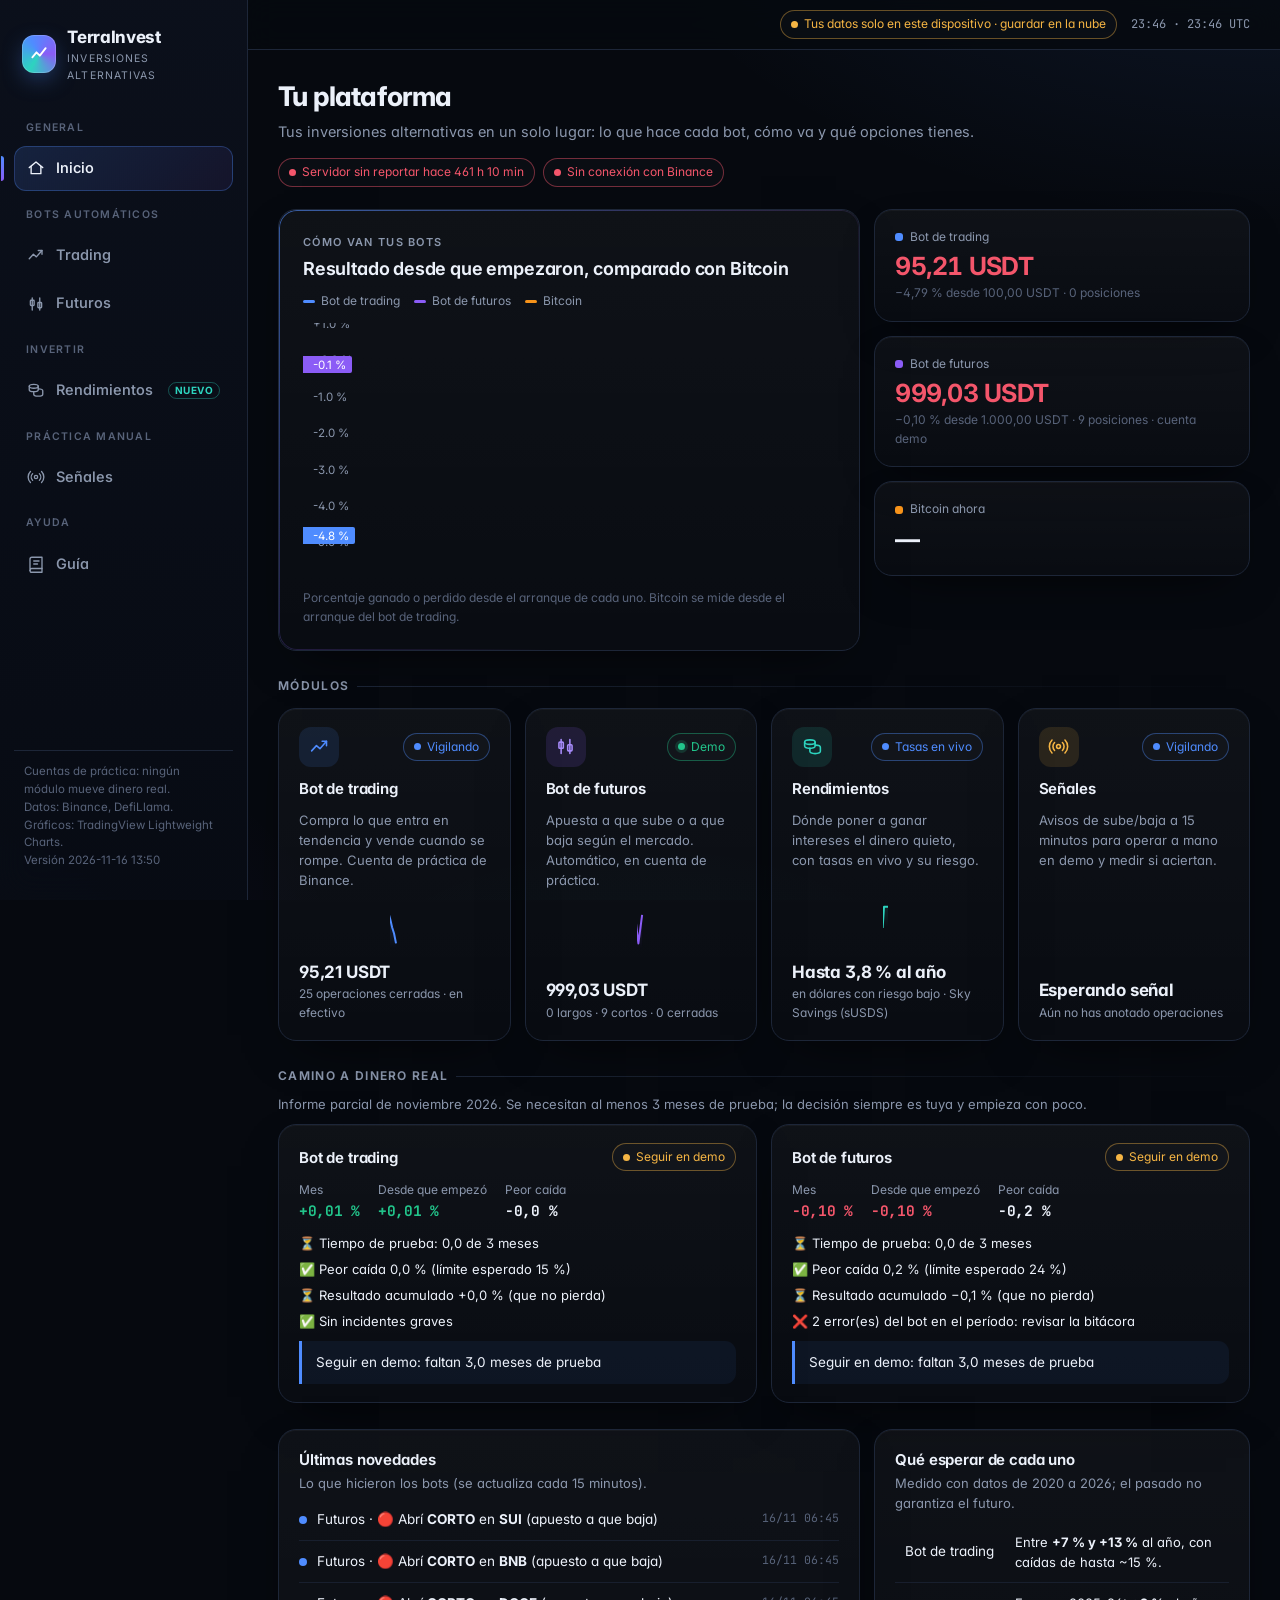
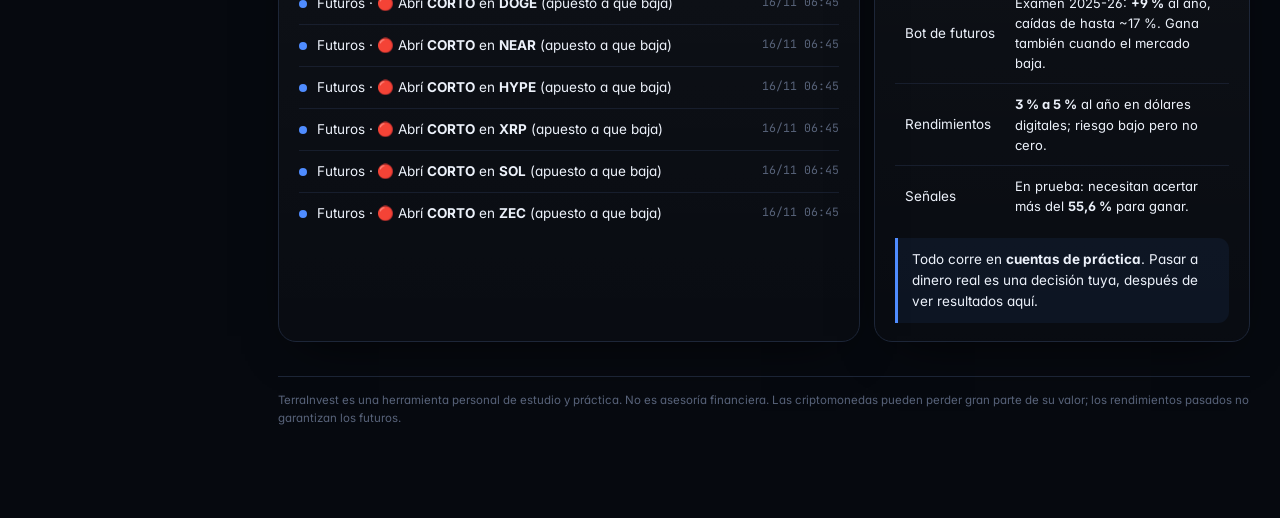
==== index.html @ d1ab036f "Pagina TerraInvest d8f20fa" ====
<!doctype html>
<html lang="es">
<head>
<meta charset="utf-8">
<meta name="viewport" content="width=device-width,initial-scale=1,viewport-fit=cover">
<meta name="theme-color" content="#06090f">
<meta name="description" content="TerraInvest: plataforma de inversiones alternativas. Bot de trading, bot de futuros, señales y rendimientos.">
<title>TerraInvest</title>
<link rel="icon" href="data:image/svg+xml,%3Csvg xmlns='http://www.w3.org/2000/svg' viewBox='0 0 32 32'%3E%3Cdefs%3E%3ClinearGradient id='g' x1='0' y1='0' x2='1' y2='1'%3E%3Cstop offset='0' stop-color='%232dd4bf'/%3E%3Cstop offset='.5' stop-color='%234f8cff'/%3E%3Cstop offset='1' stop-color='%238b5cf6'/%3E%3C/linearGradient%3E%3C/defs%3E%3Crect width='32' height='32' rx='9' fill='url(%23g)'/%3E%3Cpath d='M6 21l6-7 5 5 9-10' fill='none' stroke='white' stroke-width='3' stroke-linecap='round' stroke-linejoin='round'/%3E%3C/svg%3E">
<link rel="preconnect" href="https://fonts.googleapis.com"><link rel="preconnect" href="https://fonts.gstatic.com" crossorigin>
<link href="https://fonts.googleapis.com/css2?family=Inter:wght@400;500;600;700;800&family=JetBrains+Mono:wght@400;600&display=swap" rel="stylesheet">
<style>/* ============================================================ tokens */
:root{
  --bg:#06090f; --bg2:#0a0f18; --surface:#0f1522; --surface2:#151d2e; --surface3:#1b2539; --line:#1d2638; --line2:#2a3650;
  --text:#ecf1fa; --mute:#8b97ad; --faint:#58637a;
  --accent:#4f8cff; --accent2:#8b5cf6; --teal:#2dd4bf; --up:#22c58b; --down:#f4566b; --warn:#f5b544;
  --up-bg:rgba(34,197,139,.12); --down-bg:rgba(244,86,107,.12); --acc-bg:rgba(79,140,255,.12);
  --r:18px; --r-sm:11px; --shadow:0 1px 0 rgba(255,255,255,.04) inset,0 18px 50px -24px rgba(0,0,0,.85);
  --font:"Inter",system-ui,"Segoe UI",Roboto,sans-serif; --mono:"JetBrains Mono",ui-monospace,Consolas,monospace;
  --ease:cubic-bezier(.2,.8,.2,1);
}
*{box-sizing:border-box}
html{color-scheme:dark;scroll-behavior:smooth}
body{margin:0;background:var(--bg);color:var(--text);font:14.5px/1.55 var(--font);-webkit-font-smoothing:antialiased;font-feature-settings:"cv11","ss01";
  background-image:radial-gradient(1100px 600px at 100% -15%,rgba(79,140,255,.12),transparent 60%),radial-gradient(800px 500px at -10% 110%,rgba(139,92,246,.10),transparent 60%),radial-gradient(600px 400px at 50% 120%,rgba(45,212,191,.05),transparent 60%);background-attachment:fixed}
h1,h2,h3,h4,p{margin:0}
a{color:var(--accent);text-decoration:none} a:hover{text-decoration:underline}
button,input,select{font:inherit;color:inherit}
::selection{background:rgba(79,140,255,.35)}
::-webkit-scrollbar{width:10px;height:10px} ::-webkit-scrollbar-thumb{background:#1f2a3f;border-radius:99px;border:2px solid var(--bg)}
.num{font-family:var(--mono);font-variant-numeric:tabular-nums;letter-spacing:-.02em}
.mute{color:var(--mute)} .faint{color:var(--faint)} .small{font-size:13px} .tiny{font-size:12px} .xs{font-size:11px}
.up{color:var(--up)} .down{color:var(--down)} .warn{color:var(--warn)} .acc{color:var(--accent)}
.right{text-align:right} .center{text-align:center} .nowrap{white-space:nowrap} .wrap{white-space:normal!important}
.eyebrow{font-size:11px;letter-spacing:.12em;text-transform:uppercase;color:var(--mute);font-weight:600}

/* ============================================================ layout */
.app{display:grid;grid-template-columns:248px 1fr;min-height:100vh}
.side{position:sticky;top:0;height:100vh;padding:18px 14px;border-right:1px solid var(--line);background:linear-gradient(180deg,rgba(12,17,28,.92),rgba(8,12,20,.92));backdrop-filter:blur(16px);display:flex;flex-direction:column;gap:4px;z-index:5}
.brand{display:flex;align-items:center;gap:11px;padding:6px 8px 20px}
.logo{width:38px;height:38px;border-radius:12px;background:conic-gradient(from 210deg,var(--teal),var(--accent),var(--accent2),var(--teal));display:grid;place-items:center;box-shadow:0 8px 26px -8px rgba(79,140,255,.8),inset 0 0 0 1px rgba(255,255,255,.18)}
.logo svg{width:20px;height:20px}
.brand b{font-size:17px;letter-spacing:-.02em;font-weight:750} .brand span{display:block;font-size:10.5px;color:var(--mute);letter-spacing:.1em;text-transform:uppercase;margin-top:1px}
.navt{font-size:10.5px;color:var(--faint);letter-spacing:.12em;text-transform:uppercase;font-weight:600;padding:12px 12px 6px}
.nav{position:relative;display:flex;align-items:center;gap:11px;padding:10px 12px;border-radius:12px;border:1px solid transparent;background:none;cursor:pointer;color:var(--mute);text-align:left;width:100%;transition:.18s var(--ease);font-weight:550}
.nav svg{width:18px;height:18px;flex:none}
.nav:hover{color:var(--text);background:rgba(255,255,255,.035)}
.nav.on{color:var(--text);background:linear-gradient(135deg,rgba(79,140,255,.16),rgba(139,92,246,.08));border-color:rgba(79,140,255,.3)}
.nav.on:before{content:"";position:absolute;left:-14px;top:9px;bottom:9px;width:3px;border-radius:0 3px 3px 0;background:linear-gradient(var(--accent),var(--accent2))}
.nav .badge{margin-left:auto;font-size:11px;font-weight:700;background:var(--down);color:#fff;border-radius:99px;padding:1px 7px;animation:pulse 1.2s infinite}
.nav .pill{margin-left:auto;font-size:10px;font-weight:700;letter-spacing:.04em;color:var(--teal);border:1px solid rgba(45,212,191,.35);border-radius:99px;padding:0 6px}
.side .foot{margin-top:auto;padding:12px 10px;font-size:11.5px;color:var(--faint);line-height:1.55;border-top:1px solid var(--line)}
.wrapmain{min-width:0;display:flex;flex-direction:column}
.topbar{position:sticky;top:0;z-index:4;display:flex;align-items:center;gap:14px;padding:10px 30px;border-bottom:1px solid var(--line);background:rgba(6,9,15,.78);backdrop-filter:blur(14px)}
.ticker{display:flex;gap:22px;overflow:hidden;flex:1;min-width:0;mask-image:linear-gradient(90deg,#000 92%,transparent)}
.ticker .tk{display:flex;align-items:baseline;gap:7px;white-space:nowrap;font-size:12.5px}
.ticker .tk b{font-weight:650;color:var(--text)} .ticker .tk .num{color:var(--mute)}
.topbar .clock{font-family:var(--mono);font-size:12px;color:var(--mute);white-space:nowrap}
.main{padding:26px 30px 90px;max-width:1280px;width:100%;margin:0 auto;min-width:0}
.vista:not([hidden]){animation:fade .35s var(--ease)}
.card,.stack,.grid>*{min-width:0}
.top{display:flex;align-items:flex-end;justify-content:space-between;gap:14px;flex-wrap:wrap;margin-bottom:22px}
.top h1{font-size:27px;letter-spacing:-.03em;font-weight:750}
.top p{color:var(--mute);margin-top:4px;max-width:720px}
.chips{display:flex;gap:8px;flex-wrap:wrap}
.chip{display:inline-flex;align-items:center;gap:6px;font-size:12px;padding:4px 10px;border-radius:99px;border:1px solid var(--line2);color:var(--mute);background:rgba(255,255,255,.02);white-space:nowrap}
.chip i{width:7px;height:7px;border-radius:50%;background:var(--faint)}
.chip.ok{color:var(--up);border-color:rgba(34,197,139,.4)} .chip.ok i{background:var(--up);box-shadow:0 0 0 3px rgba(34,197,139,.18);animation:pulse 2.4s infinite}
.chip.bad{color:var(--down);border-color:rgba(244,86,107,.45)} .chip.bad i{background:var(--down)}
.chip.info{color:var(--accent);border-color:rgba(79,140,255,.4)} .chip.info i{background:var(--accent)}
.chip.warn{color:var(--warn);border-color:rgba(245,181,68,.4)} .chip.warn i{background:var(--warn)}
.grid{display:grid;gap:14px}
.g2{grid-template-columns:repeat(2,minmax(0,1fr))} .g3{grid-template-columns:repeat(3,minmax(0,1fr))} .g4{grid-template-columns:repeat(4,minmax(0,1fr))}
.split{grid-template-columns:minmax(0,1.55fr) minmax(0,1fr)} .split2{grid-template-columns:minmax(0,1fr) minmax(0,1.4fr)}
.row{display:flex;gap:10px;align-items:center;flex-wrap:wrap} .between{justify-content:space-between} .grow{flex:1} .top0{align-items:flex-start}
.stack{display:flex;flex-direction:column;gap:14px}
section{margin-top:26px}
section>h2,.h2{display:flex;align-items:center;gap:8px;font-size:12px;color:var(--mute);text-transform:uppercase;letter-spacing:.11em;font-weight:650;margin-bottom:12px}
section>h2:after{content:"";flex:1;height:1px;background:linear-gradient(90deg,var(--line),transparent)}

/* ============================================================ componentes */
.card{position:relative;background:linear-gradient(180deg,rgba(255,255,255,.034),rgba(255,255,255,.012));border:1px solid var(--line);border-radius:var(--r);padding:18px 20px;box-shadow:var(--shadow)}
.card h3{font-size:15px;letter-spacing:-.01em;font-weight:650}
.card.tight{padding:12px 14px}
.card .sub{color:var(--mute);font-size:13px;margin-top:2px}
.glow:before{content:"";position:absolute;inset:0;border-radius:inherit;padding:1px;background:linear-gradient(135deg,rgba(79,140,255,.6),rgba(139,92,246,.18) 40%,transparent 65%);-webkit-mask:linear-gradient(#000 0 0) content-box,linear-gradient(#000 0 0);-webkit-mask-composite:xor;mask-composite:exclude;pointer-events:none}
.kpi{display:flex;flex-direction:column;gap:2px}
.kpi>span:first-child{font-size:12px;color:var(--mute);display:flex;align-items:center;gap:7px}
.kpi b{display:block;font:700 25px/1.2 var(--font);font-variant-numeric:tabular-nums;letter-spacing:-.03em;margin:3px 0 1px}
.kpi>span:last-child{font-size:12px;color:var(--faint)}
.kpi .dot{width:8px;height:8px;border-radius:3px;background:var(--accent)}
.hero{padding:24px;overflow:hidden}
.hero:before{content:"";position:absolute;inset:0;border-radius:inherit;padding:1px;background:linear-gradient(135deg,rgba(79,140,255,.6),rgba(139,92,246,.2) 45%,transparent 70%);-webkit-mask:linear-gradient(#000 0 0) content-box,linear-gradient(#000 0 0);-webkit-mask-composite:xor;mask-composite:exclude;pointer-events:none}
.hero .big{font:750 40px/1.1 var(--font);letter-spacing:-.04em;font-variant-numeric:tabular-nums}
.mod{display:flex;flex-direction:column;gap:10px;cursor:pointer;transition:.22s var(--ease)}
.mod:hover{transform:translateY(-3px);border-color:var(--line2);box-shadow:0 24px 60px -30px rgba(79,140,255,.45)}
.ico{width:40px;height:40px;border-radius:12px;display:grid;place-items:center;background:var(--acc-bg);color:var(--accent);flex:none}
.ico svg{width:21px;height:21px}
.ico.t{background:rgba(45,212,191,.12);color:var(--teal)} .ico.v{background:rgba(139,92,246,.14);color:#a78bfa} .ico.a{background:rgba(245,181,68,.12);color:var(--warn)}
.mod .spark{height:46px;margin:2px -4px 0}
.btn{display:inline-flex;align-items:center;justify-content:center;gap:7px;padding:9px 15px;border-radius:11px;border:1px solid var(--line2);background:var(--surface2);cursor:pointer;font-weight:600;transition:.15s;white-space:nowrap}
.btn:hover{border-color:var(--accent);background:#1a2540}
.btn.pri{background:linear-gradient(135deg,var(--accent),#6d63ff);border-color:transparent;color:#fff;box-shadow:0 10px 26px -12px var(--accent)}
.btn.pri:hover{filter:brightness(1.1)}
.btn.buy{background:var(--up);border-color:transparent;color:#03150e;font-weight:700} .btn.sell{background:var(--down);border-color:transparent;color:#fff;font-weight:700}
.btn.ghost{background:none} .btn.sm{padding:6px 10px;font-size:13px;border-radius:9px}
.btn:disabled{opacity:.45;cursor:not-allowed}
.field{display:flex;flex-direction:column;gap:4px;font-size:12px;color:var(--mute)}
.field input,.field select{background:#080d16;border:1px solid var(--line2);border-radius:10px;padding:8px 10px;color:var(--text);min-width:0;width:130px;font-family:var(--mono)}
.field input:focus,.field select:focus{outline:none;border-color:var(--accent);box-shadow:0 0 0 3px rgba(79,140,255,.18)}
.seg,.tabs{display:inline-flex;background:#080d16;border:1px solid var(--line2);border-radius:12px;padding:3px;gap:2px;flex-wrap:wrap}
.seg button,.tabs button{border:0;background:none;padding:7px 13px;border-radius:9px;color:var(--mute);cursor:pointer;font-weight:600;transition:.15s}
.seg button:hover,.tabs button:hover{color:var(--text)}
.seg button.on,.tabs button.on{background:var(--surface3);color:var(--text);box-shadow:0 0 0 1px var(--line2),0 4px 14px -6px rgba(0,0,0,.6)}
.tabs{margin-bottom:18px} .tabs button{display:inline-flex;align-items:center;gap:7px} .tabs button svg{width:16px;height:16px;flex:none}
.table{width:100%;border-collapse:collapse;font-size:13.5px}
.table th{font-size:11px;text-transform:uppercase;letter-spacing:.07em;color:var(--faint);font-weight:650;text-align:left;padding:9px 10px;border-bottom:1px solid var(--line);white-space:nowrap}
.table td{padding:10px 10px;border-bottom:1px solid rgba(29,38,56,.7);white-space:nowrap;vertical-align:middle}
.table tr:last-child td{border-bottom:0}
.table tbody tr{transition:background .12s} .table tbody tr:hover td{background:rgba(255,255,255,.022)}
.table tr.click{cursor:pointer} .table tr.sel td{background:rgba(79,140,255,.09)}
.table td.num,.table th.num{text-align:right}
.scroll{overflow-x:auto}
.coin{display:inline-flex;align-items:center;gap:8px;font-weight:650}
.coin i{width:24px;height:24px;border-radius:50%;display:grid;place-items:center;font-style:normal;font-size:10px;font-weight:800;color:#fff;flex:none}
.tag{display:inline-block;font-size:11.5px;font-weight:650;padding:2px 9px;border-radius:99px;border:1px solid;white-space:nowrap}
.tag.up{background:var(--up-bg);border-color:rgba(34,197,139,.35)} .tag.down{background:var(--down-bg);border-color:rgba(244,86,107,.4)}
.tag.wait{color:var(--mute);border-color:var(--line2)} .tag.warn{color:var(--warn);background:rgba(245,181,68,.1);border-color:rgba(245,181,68,.4)} .tag.info{color:var(--accent);background:var(--acc-bg);border-color:rgba(79,140,255,.4)}
.bar{height:6px;border-radius:99px;background:rgba(255,255,255,.07);overflow:hidden} .bar i{display:block;height:100%;border-radius:inherit;background:linear-gradient(90deg,var(--accent),var(--accent2));transition:width .5s var(--ease)}
.bar.up i{background:var(--up)} .bar.down i{background:var(--down)}
.riesgo{display:inline-flex;gap:3px;vertical-align:middle} .riesgo i{width:14px;height:6px;border-radius:2px;background:rgba(255,255,255,.09)}
.riesgo i.on{background:var(--up)} .riesgo.r3 i.on{background:var(--warn)} .riesgo.r4 i.on,.riesgo.r5 i.on{background:var(--down)}
.note{border-left:3px solid var(--warn);background:rgba(245,181,68,.07);border-radius:0 11px 11px 0;padding:11px 14px;font-size:13.5px}
.note.good{border-color:var(--up);background:rgba(34,197,139,.07)} .note.bad{border-color:var(--down);background:rgba(244,86,107,.08)} .note.info{border-color:var(--accent);background:rgba(79,140,255,.07)}
.chart{height:340px;border-radius:12px;overflow:hidden} .chart.md{height:260px} .chart.sm{height:190px}
.empty{color:var(--mute);text-align:center;padding:28px 10px;font-size:14px}
.feed{display:flex;flex-direction:column}
.feed .it{display:grid;grid-template-columns:auto 1fr auto;gap:10px;align-items:flex-start;padding:10px 0;border-bottom:1px solid rgba(29,38,56,.7);font-size:13.5px}
.feed .it:last-child{border-bottom:0}
.feed .it .b{width:8px;height:8px;border-radius:50%;margin-top:7px;background:var(--accent)} .feed .it .b.error{background:var(--down)} .feed .it .b.aviso{background:var(--warn)} .feed .it .b.bot{background:var(--teal)}
.feed .it .t{color:var(--faint);font-size:11.5px;font-family:var(--mono);white-space:nowrap}
.feed .it .x{white-space:pre-line;min-width:0;overflow-wrap:anywhere}
.steps{counter-reset:p;list-style:none;margin:0;padding:0;display:flex;flex-direction:column;gap:10px}
.steps li{counter-increment:p;display:grid;grid-template-columns:28px 1fr;gap:10px;font-size:13.5px}
.steps li:before{content:counter(p);width:26px;height:26px;border-radius:8px;display:grid;place-items:center;background:var(--acc-bg);color:var(--accent);font-weight:700;font-size:13px}
.opc{display:flex;flex-direction:column;gap:10px}
.opc .apy{font:750 30px/1 var(--font);letter-spacing:-.03em;font-variant-numeric:tabular-nums}
.opc dl{display:grid;grid-template-columns:auto 1fr;gap:5px 12px;margin:0;font-size:12.5px} .opc dt{color:var(--faint)} .opc dd{margin:0}
.sk{background:linear-gradient(90deg,rgba(255,255,255,.04),rgba(255,255,255,.09),rgba(255,255,255,.04));background-size:200% 100%;animation:sk 1.4s infinite;border-radius:8px;color:transparent!important}
.signal{border-radius:var(--r);padding:18px 20px;border:1.5px solid;position:relative;overflow:hidden;animation:pop .35s ease-out}
.signal.up{border-color:var(--up);background:linear-gradient(135deg,rgba(34,197,139,.20),rgba(34,197,139,.05))}
.signal.down{border-color:var(--down);background:linear-gradient(135deg,rgba(244,86,107,.22),rgba(244,86,107,.05))}
.signal .big{font-size:30px;font-weight:800;letter-spacing:-.03em;line-height:1.1;margin:4px 0 8px}
.signal.up .big{color:var(--up)} .signal.down .big{color:var(--down)}
.signal .what{font-size:18px;font-weight:650}
.banner{position:fixed;left:50%;top:14px;transform:translateX(-50%);z-index:50;max-width:min(620px,calc(100vw - 24px));width:100%;cursor:pointer}
.toast{position:fixed;right:18px;bottom:18px;background:var(--surface2);border:1px solid var(--line2);border-radius:12px;padding:11px 15px;box-shadow:var(--shadow);z-index:60;animation:pop .25s}
details.more{border-top:1px solid var(--line);margin-top:12px;padding-top:10px} details.more summary{cursor:pointer;color:var(--mute);font-size:13.5px}
details.more[open] summary{margin-bottom:8px}
ul.clean{margin:0;padding-left:18px;display:flex;flex-direction:column;gap:6px}
.legend{display:flex;gap:14px;flex-wrap:wrap;font-size:12px;color:var(--mute)} .legend span{display:inline-flex;align-items:center;gap:6px} .legend i{width:12px;height:3px;border-radius:2px}
.disclaimer{font-size:11.5px;color:var(--faint);margin-top:34px;padding-top:14px;border-top:1px solid var(--line);line-height:1.6}
button.chip{cursor:pointer;font:inherit;font-size:12px} button.chip:hover{border-color:var(--accent);color:var(--text)}
.modal{position:fixed;inset:0;z-index:70;background:rgba(3,6,12,.72);backdrop-filter:blur(6px);display:grid;place-items:center;padding:16px;animation:fade .2s}
.dlg{width:min(620px,100%);max-height:calc(100vh - 32px);overflow:auto;background:var(--surface)}
.qr{width:190px;height:190px;background:#fff;border-radius:12px;padding:6px;flex:none} .qr svg{width:100%;height:100%;display:block}
@keyframes pulse{50%{opacity:.5}} @keyframes pop{from{opacity:0;transform:translateY(8px) scale(.985)}}
@keyframes fade{from{opacity:0;transform:translateY(6px)}} @keyframes sk{to{background-position:-200% 0}}
.banner.signal{animation:pop .35s ease-out}

/* ============================================================ movil */
@media (max-width:1100px){ .g4{grid-template-columns:repeat(2,minmax(0,1fr))} }
@media (max-width:900px){
  .app{grid-template-columns:minmax(0,1fr)} .wrapmain{width:100vw;overflow-x:hidden}
  .side{position:fixed;inset:auto 0 0 0;height:auto;flex-direction:row;padding:6px 6px calc(6px + env(safe-area-inset-bottom));border-right:0;border-top:1px solid var(--line);justify-content:space-around;gap:2px}
  .brand,.side .foot,.navt{display:none}
  .nav{flex:1 1 0;min-width:0;flex-direction:column;gap:3px;font-size:10px;padding:7px 1px;justify-content:center;text-align:center;overflow:hidden;text-overflow:ellipsis;white-space:nowrap}
  .nav.on:before{display:none} .nav .pill{display:none}
  .nav .badge{position:absolute;top:2px;right:8px;margin:0}
  .topbar{padding:8px 14px} .topbar .clock{display:none} #nube .chip{max-width:44vw;overflow:hidden;text-overflow:ellipsis;display:block}
  .main{padding:18px 14px 110px}
  .g2,.g3,.split,.split2{grid-template-columns:minmax(0,1fr)}
  .field input,.field select{width:100%} .field{flex:1;min-width:110px}
  .kpis{grid-template-columns:repeat(2,minmax(0,1fr))!important}
  .kpi b{font-size:21px} .hero .big{font-size:32px}
  .signal .big{font-size:25px} .chart{height:280px}
  .top h1{font-size:23px}
}
</style>
</head>
<body>
<div class="app">
  <aside class="side">
    <div class="brand"><div class="logo" id="logo"></div><div><b>TerraInvest</b><span>Inversiones alternativas</span></div></div>
    <nav id="nav" style="display:contents"></nav>
    <div class="foot">Cuentas de práctica: ningún módulo mueve dinero real.<br>Datos: Binance, DefiLlama.<br>Gráficos: TradingView Lightweight Charts.<br><span id="version"></span></div>
  </aside>
  <div class="wrapmain">
    <header class="topbar"><div class="ticker" id="ticker"></div><span id="nube"></span><span class="clock" id="reloj"></span></header>
    <main class="main" id="vistas"></main>
  </div>
</div>
<div id="bandera"></div>
<script>/*!
 * @license
 * TradingView Lightweight Charts™ v4.2.3
 * Copyright (c) 2025 TradingView, Inc.
 * Licensed under Apache License 2.0 https://www.apache.org/licenses/LICENSE-2.0
 */
!function(){"use strict";const t={upColor:"#26a69a",downColor:"#ef5350",wickVisible:!0,borderVisible:!0,borderColor:"#378658",borderUpColor:"#26a69a",borderDownColor:"#ef5350",wickColor:"#737375",wickUpColor:"#26a69a",wickDownColor:"#ef5350"},i={upColor:"#26a69a",downColor:"#ef5350",openVisible:!0,thinBars:!0},n={color:"#2196f3",lineStyle:0,lineWidth:3,lineType:0,lineVisible:!0,crosshairMarkerVisible:!0,crosshairMarkerRadius:4,crosshairMarkerBorderColor:"",crosshairMarkerBorderWidth:2,crosshairMarkerBackgroundColor:"",lastPriceAnimation:0,pointMarkersVisible:!1},s={topColor:"rgba( 46, 220, 135, 0.4)",bottomColor:"rgba( 40, 221, 100, 0)",invertFilledArea:!1,lineColor:"#33D778",lineStyle:0,lineWidth:3,lineType:0,lineVisible:!0,crosshairMarkerVisible:!0,crosshairMarkerRadius:4,crosshairMarkerBorderColor:"",crosshairMarkerBorderWidth:2,crosshairMarkerBackgroundColor:"",lastPriceAnimation:0,pointMarkersVisible:!1},e={baseValue:{type:"price",price:0},topFillColor1:"rgba(38, 166, 154, 0.28)",topFillColor2:"rgba(38, 166, 154, 0.05)",topLineColor:"rgba(38, 166, 154, 1)",bottomFillColor1:"rgba(239, 83, 80, 0.05)",bottomFillColor2:"rgba(239, 83, 80, 0.28)",bottomLineColor:"rgba(239, 83, 80, 1)",lineWidth:3,lineStyle:0,lineType:0,lineVisible:!0,crosshairMarkerVisible:!0,crosshairMarkerRadius:4,crosshairMarkerBorderColor:"",crosshairMarkerBorderWidth:2,crosshairMarkerBackgroundColor:"",lastPriceAnimation:0,pointMarkersVisible:!1},r={color:"#26a69a",base:0},h={color:"#2196f3"},l={title:"",visible:!0,lastValueVisible:!0,priceLineVisible:!0,priceLineSource:0,priceLineWidth:1,priceLineColor:"",priceLineStyle:2,baseLineVisible:!0,baseLineWidth:1,baseLineColor:"#B2B5BE",baseLineStyle:0,priceFormat:{type:"price",precision:2,minMove:.01}};var a,o;function _(t,i){const n={0:[],1:[t.lineWidth,t.lineWidth],2:[2*t.lineWidth,2*t.lineWidth],3:[6*t.lineWidth,6*t.lineWidth],4:[t.lineWidth,4*t.lineWidth]}[i];t.setLineDash(n)}function u(t,i,n,s){t.beginPath();const e=t.lineWidth%2?.5:0;t.moveTo(n,i+e),t.lineTo(s,i+e),t.stroke()}function c(t,i){if(!t)throw new Error("Assertion failed"+(i?": "+i:""))}function d(t){if(void 0===t)throw new Error("Value is undefined");return t}function f(t){if(null===t)throw new Error("Value is null");return t}function v(t){return f(d(t))}!function(t){t[t.Simple=0]="Simple",t[t.WithSteps=1]="WithSteps",t[t.Curved=2]="Curved"}(a||(a={})),function(t){t[t.Solid=0]="Solid",t[t.Dotted=1]="Dotted",t[t.Dashed=2]="Dashed",t[t.LargeDashed=3]="LargeDashed",t[t.SparseDotted=4]="SparseDotted"}(o||(o={}));const p={khaki:"#f0e68c",azure:"#f0ffff",aliceblue:"#f0f8ff",ghostwhite:"#f8f8ff",gold:"#ffd700",goldenrod:"#daa520",gainsboro:"#dcdcdc",gray:"#808080",green:"#008000",honeydew:"#f0fff0",floralwhite:"#fffaf0",lightblue:"#add8e6",lightcoral:"#f08080",lemonchiffon:"#fffacd",hotpink:"#ff69b4",lightyellow:"#ffffe0",greenyellow:"#adff2f",lightgoldenrodyellow:"#fafad2",limegreen:"#32cd32",linen:"#faf0e6",lightcyan:"#e0ffff",magenta:"#f0f",maroon:"#800000",olive:"#808000",orange:"#ffa500",oldlace:"#fdf5e6",mediumblue:"#0000cd",transparent:"#0000",lime:"#0f0",lightpink:"#ffb6c1",mistyrose:"#ffe4e1",moccasin:"#ffe4b5",midnightblue:"#191970",orchid:"#da70d6",mediumorchid:"#ba55d3",mediumturquoise:"#48d1cc",orangered:"#ff4500",royalblue:"#4169e1",powderblue:"#b0e0e6",red:"#f00",coral:"#ff7f50",turquoise:"#40e0d0",white:"#fff",whitesmoke:"#f5f5f5",wheat:"#f5deb3",teal:"#008080",steelblue:"#4682b4",bisque:"#ffe4c4",aquamarine:"#7fffd4",aqua:"#0ff",sienna:"#a0522d",silver:"#c0c0c0",springgreen:"#00ff7f",antiquewhite:"#faebd7",burlywood:"#deb887",brown:"#a52a2a",beige:"#f5f5dc",chocolate:"#d2691e",chartreuse:"#7fff00",cornflowerblue:"#6495ed",cornsilk:"#fff8dc",crimson:"#dc143c",cadetblue:"#5f9ea0",tomato:"#ff6347",fuchsia:"#f0f",blue:"#00f",salmon:"#fa8072",blanchedalmond:"#ffebcd",slateblue:"#6a5acd",slategray:"#708090",thistle:"#d8bfd8",tan:"#d2b48c",cyan:"#0ff",darkblue:"#00008b",darkcyan:"#008b8b",darkgoldenrod:"#b8860b",darkgray:"#a9a9a9",blueviolet:"#8a2be2",black:"#000",darkmagenta:"#8b008b",darkslateblue:"#483d8b",darkkhaki:"#bdb76b",darkorchid:"#9932cc",darkorange:"#ff8c00",darkgreen:"#006400",darkred:"#8b0000",dodgerblue:"#1e90ff",darkslategray:"#2f4f4f",dimgray:"#696969",deepskyblue:"#00bfff",firebrick:"#b22222",forestgreen:"#228b22",indigo:"#4b0082",ivory:"#fffff0",lavenderblush:"#fff0f5",feldspar:"#d19275",indianred:"#cd5c5c",lightgreen:"#90ee90",lightgrey:"#d3d3d3",lightskyblue:"#87cefa",lightslategray:"#789",lightslateblue:"#8470ff",snow:"#fffafa",lightseagreen:"#20b2aa",lightsalmon:"#ffa07a",darksalmon:"#e9967a",darkviolet:"#9400d3",mediumpurple:"#9370d8",mediumaquamarine:"#66cdaa",skyblue:"#87ceeb",lavender:"#e6e6fa",lightsteelblue:"#b0c4de",mediumvioletred:"#c71585",mintcream:"#f5fffa",navajowhite:"#ffdead",navy:"#000080",olivedrab:"#6b8e23",palevioletred:"#d87093",violetred:"#d02090",yellow:"#ff0",yellowgreen:"#9acd32",lawngreen:"#7cfc00",pink:"#ffc0cb",paleturquoise:"#afeeee",palegoldenrod:"#eee8aa",darkolivegreen:"#556b2f",darkseagreen:"#8fbc8f",darkturquoise:"#00ced1",peachpuff:"#ffdab9",deeppink:"#ff1493",violet:"#ee82ee",palegreen:"#98fb98",mediumseagreen:"#3cb371",peru:"#cd853f",saddlebrown:"#8b4513",sandybrown:"#f4a460",rosybrown:"#bc8f8f",purple:"#800080",seagreen:"#2e8b57",seashell:"#fff5ee",papayawhip:"#ffefd5",mediumslateblue:"#7b68ee",plum:"#dda0dd",mediumspringgreen:"#00fa9a"};function m(t){return t<0?0:t>255?255:Math.round(t)||0}function b(t){return t<=0||t>1?Math.min(Math.max(t,0),1):Math.round(1e4*t)/1e4}const w=/^#([0-9a-f])([0-9a-f])([0-9a-f])([0-9a-f])?$/i,g=/^#([0-9a-f]{2})([0-9a-f]{2})([0-9a-f]{2})([0-9a-f]{2})?$/i,M=/^rgb\(\s*(-?\d{1,10})\s*,\s*(-?\d{1,10})\s*,\s*(-?\d{1,10})\s*\)$/,x=/^rgba\(\s*(-?\d{1,10})\s*,\s*(-?\d{1,10})\s*,\s*(-?\d{1,10})\s*,\s*(-?\d*\.?\d+)\s*\)$/;function S(t){(t=t.toLowerCase())in p&&(t=p[t]);{const i=x.exec(t)||M.exec(t);if(i)return[m(parseInt(i[1],10)),m(parseInt(i[2],10)),m(parseInt(i[3],10)),b(i.length<5?1:parseFloat(i[4]))]}{const i=g.exec(t);if(i)return[m(parseInt(i[1],16)),m(parseInt(i[2],16)),m(parseInt(i[3],16)),1]}{const i=w.exec(t);if(i)return[m(17*parseInt(i[1],16)),m(17*parseInt(i[2],16)),m(17*parseInt(i[3],16)),1]}throw new Error(`Cannot parse color: ${t}`)}function k(t){return.199*t[0]+.687*t[1]+.114*t[2]}function y(t){const i=S(t);return{t:`rgb(${i[0]}, ${i[1]}, ${i[2]})`,i:k(i)>160?"black":"white"}}class C{constructor(){this.h=[]}l(t,i,n){const s={o:t,_:i,u:!0===n};this.h.push(s)}v(t){const i=this.h.findIndex((i=>t===i.o));i>-1&&this.h.splice(i,1)}p(t){this.h=this.h.filter((i=>i._!==t))}m(t,i,n){const s=[...this.h];this.h=this.h.filter((t=>!t.u)),s.forEach((s=>s.o(t,i,n)))}M(){return this.h.length>0}S(){this.h=[]}}function T(t,...i){for(const n of i)for(const i in n)void 0!==n[i]&&Object.prototype.hasOwnProperty.call(n,i)&&!["__proto__","constructor","prototype"].includes(i)&&("object"!=typeof n[i]||void 0===t[i]||Array.isArray(n[i])?t[i]=n[i]:T(t[i],n[i]));return t}function P(t){return"number"==typeof t&&isFinite(t)}function R(t){return"number"==typeof t&&t%1==0}function D(t){return"string"==typeof t}function O(t){return"boolean"==typeof t}function B(t){const i=t;if(!i||"object"!=typeof i)return i;let n,s,e;for(s in n=Array.isArray(i)?[]:{},i)i.hasOwnProperty(s)&&(e=i[s],n[s]=e&&"object"==typeof e?B(e):e);return n}function V(t){return null!==t}function A(t){return null===t?void 0:t}const z="-apple-system, BlinkMacSystemFont, 'Trebuchet MS', Roboto, Ubuntu, sans-serif";function E(t,i,n){return void 0===i&&(i=z),`${n=void 0!==n?`${n} `:""}${t}px ${i}`}class I{constructor(t){this.k={C:1,T:5,P:NaN,R:"",D:"",O:"",B:"",V:0,A:0,I:0,L:0,N:0},this.F=t}W(){const t=this.k,i=this.j(),n=this.H();return t.P===i&&t.D===n||(t.P=i,t.D=n,t.R=E(i,n),t.L=2.5/12*i,t.V=t.L,t.A=i/12*t.T,t.I=i/12*t.T,t.N=0),t.O=this.$(),t.B=this.U(),this.k}$(){return this.F.W().layout.textColor}U(){return this.F.q()}j(){return this.F.W().layout.fontSize}H(){return this.F.W().layout.fontFamily}}class L{constructor(){this.Y=[]}Z(t){this.Y=t}X(t,i,n){this.Y.forEach((s=>{s.X(t,i,n)}))}}class N{X(t,i,n){t.useBitmapCoordinateSpace((t=>this.K(t,i,n)))}}class F extends N{constructor(){super(...arguments),this.G=null}J(t){this.G=t}K({context:t,horizontalPixelRatio:i,verticalPixelRatio:n}){if(null===this.G||null===this.G.tt)return;const s=this.G.tt,e=this.G,r=Math.max(1,Math.floor(i))%2/2,h=h=>{t.beginPath();for(let l=s.to-1;l>=s.from;--l){const s=e.it[l],a=Math.round(s.nt*i)+r,o=s.st*n,_=h*n+r;t.moveTo(a,o),t.arc(a,o,_,0,2*Math.PI)}t.fill()};e.et>0&&(t.fillStyle=e.rt,h(e.ht+e.et)),t.fillStyle=e.lt,h(e.ht)}}function W(){return{it:[{nt:0,st:0,ot:0,_t:0}],lt:"",rt:"",ht:0,et:0,tt:null}}const j={from:0,to:1};class H{constructor(t,i){this.ut=new L,this.ct=[],this.dt=[],this.ft=!0,this.F=t,this.vt=i,this.ut.Z(this.ct)}bt(t){const i=this.F.wt();i.length!==this.ct.length&&(this.dt=i.map(W),this.ct=this.dt.map((t=>{const i=new F;return i.J(t),i})),this.ut.Z(this.ct)),this.ft=!0}gt(){return this.ft&&(this.Mt(),this.ft=!1),this.ut}Mt(){const t=2===this.vt.W().mode,i=this.F.wt(),n=this.vt.xt(),s=this.F.St();i.forEach(((i,e)=>{var r;const h=this.dt[e],l=i.kt(n);if(t||null===l||!i.yt())return void(h.tt=null);const a=f(i.Ct());h.lt=l.Tt,h.ht=l.ht,h.et=l.Pt,h.it[0]._t=l._t,h.it[0].st=i.Dt().Rt(l._t,a.Ot),h.rt=null!==(r=l.Bt)&&void 0!==r?r:this.F.Vt(h.it[0].st/i.Dt().At()),h.it[0].ot=n,h.it[0].nt=s.zt(n),h.tt=j}))}}class $ extends N{constructor(t){super(),this.Et=t}K({context:t,bitmapSize:i,horizontalPixelRatio:n,verticalPixelRatio:s}){if(null===this.Et)return;const e=this.Et.It.yt,r=this.Et.Lt.yt;if(!e&&!r)return;const h=Math.round(this.Et.nt*n),l=Math.round(this.Et.st*s);t.lineCap="butt",e&&h>=0&&(t.lineWidth=Math.floor(this.Et.It.et*n),t.strokeStyle=this.Et.It.O,t.fillStyle=this.Et.It.O,_(t,this.Et.It.Nt),function(t,i,n,s){t.beginPath();const e=t.lineWidth%2?.5:0;t.moveTo(i+e,n),t.lineTo(i+e,s),t.stroke()}(t,h,0,i.height)),r&&l>=0&&(t.lineWidth=Math.floor(this.Et.Lt.et*s),t.strokeStyle=this.Et.Lt.O,t.fillStyle=this.Et.Lt.O,_(t,this.Et.Lt.Nt),u(t,l,0,i.width))}}class U{constructor(t){this.ft=!0,this.Ft={It:{et:1,Nt:0,O:"",yt:!1},Lt:{et:1,Nt:0,O:"",yt:!1},nt:0,st:0},this.Wt=new $(this.Ft),this.jt=t}bt(){this.ft=!0}gt(){return this.ft&&(this.Mt(),this.ft=!1),this.Wt}Mt(){const t=this.jt.yt(),i=f(this.jt.Ht()),n=i.$t().W().crosshair,s=this.Ft;if(2===n.mode)return s.Lt.yt=!1,void(s.It.yt=!1);s.Lt.yt=t&&this.jt.Ut(i),s.It.yt=t&&this.jt.qt(),s.Lt.et=n.horzLine.width,s.Lt.Nt=n.horzLine.style,s.Lt.O=n.horzLine.color,s.It.et=n.vertLine.width,s.It.Nt=n.vertLine.style,s.It.O=n.vertLine.color,s.nt=this.jt.Yt(),s.st=this.jt.Zt()}}function q(t,i,n,s,e,r){t.fillRect(i+r,n,s-2*r,r),t.fillRect(i+r,n+e-r,s-2*r,r),t.fillRect(i,n,r,e),t.fillRect(i+s-r,n,r,e)}function Y(t,i,n,s,e,r){t.save(),t.globalCompositeOperation="copy",t.fillStyle=r,t.fillRect(i,n,s,e),t.restore()}function Z(t,i,n,s,e,r){t.beginPath(),t.roundRect?t.roundRect(i,n,s,e,r):(t.lineTo(i+s-r[1],n),0!==r[1]&&t.arcTo(i+s,n,i+s,n+r[1],r[1]),t.lineTo(i+s,n+e-r[2]),0!==r[2]&&t.arcTo(i+s,n+e,i+s-r[2],n+e,r[2]),t.lineTo(i+r[3],n+e),0!==r[3]&&t.arcTo(i,n+e,i,n+e-r[3],r[3]),t.lineTo(i,n+r[0]),0!==r[0]&&t.arcTo(i,n,i+r[0],n,r[0]))}function X(t,i,n,s,e,r,h=0,l=[0,0,0,0],a=""){if(t.save(),!h||!a||a===r)return Z(t,i,n,s,e,l),t.fillStyle=r,t.fill(),void t.restore();const o=h/2;var _;Z(t,i+o,n+o,s-h,e-h,(_=-o,l.map((t=>0===t?t:t+_)))),"transparent"!==r&&(t.fillStyle=r,t.fill()),"transparent"!==a&&(t.lineWidth=h,t.strokeStyle=a,t.closePath(),t.stroke()),t.restore()}function K(t,i,n,s,e,r,h){t.save(),t.globalCompositeOperation="copy";const l=t.createLinearGradient(0,0,0,e);l.addColorStop(0,r),l.addColorStop(1,h),t.fillStyle=l,t.fillRect(i,n,s,e),t.restore()}class G{constructor(t,i){this.J(t,i)}J(t,i){this.Et=t,this.Xt=i}At(t,i){return this.Et.yt?t.P+t.L+t.V:0}X(t,i,n,s){if(!this.Et.yt||0===this.Et.Kt.length)return;const e=this.Et.O,r=this.Xt.t,h=t.useBitmapCoordinateSpace((t=>{const h=t.context;h.font=i.R;const l=this.Gt(t,i,n,s),a=l.Jt;return l.Qt?X(h,a.ti,a.ii,a.ni,a.si,r,a.ei,[a.ht,0,0,a.ht],r):X(h,a.ri,a.ii,a.ni,a.si,r,a.ei,[0,a.ht,a.ht,0],r),this.Et.hi&&(h.fillStyle=e,h.fillRect(a.ri,a.li,a.ai-a.ri,a.oi)),this.Et._i&&(h.fillStyle=i.B,h.fillRect(l.Qt?a.ui-a.ei:0,a.ii,a.ei,a.ci-a.ii)),l}));t.useMediaCoordinateSpace((({context:t})=>{const n=h.di;t.font=i.R,t.textAlign=h.Qt?"right":"left",t.textBaseline="middle",t.fillStyle=e,t.fillText(this.Et.Kt,n.fi,(n.ii+n.ci)/2+n.pi)}))}Gt(t,i,n,s){var e;const{context:r,bitmapSize:h,mediaSize:l,horizontalPixelRatio:a,verticalPixelRatio:o}=t,_=this.Et.hi||!this.Et.mi?i.T:0,u=this.Et.bi?i.C:0,c=i.L+this.Xt.wi,d=i.V+this.Xt.gi,f=i.A,v=i.I,p=this.Et.Kt,m=i.P,b=n.Mi(r,p),w=Math.ceil(n.xi(r,p)),g=m+c+d,M=i.C+f+v+w+_,x=Math.max(1,Math.floor(o));let S=Math.round(g*o);S%2!=x%2&&(S+=1);const k=u>0?Math.max(1,Math.floor(u*a)):0,y=Math.round(M*a),C=Math.round(_*a),T=null!==(e=this.Xt.Si)&&void 0!==e?e:this.Xt.ki,P=Math.round(T*o)-Math.floor(.5*o),R=Math.floor(P+x/2-S/2),D=R+S,O="right"===s,B=O?l.width-u:u,V=O?h.width-k:k;let A,z,E;return O?(A=V-y,z=V-C,E=B-_-f-u):(A=V+y,z=V+C,E=B+_+f),{Qt:O,Jt:{ii:R,li:P,ci:D,ni:y,si:S,ht:2*a,ei:k,ti:A,ri:V,ai:z,oi:x,ui:h.width},di:{ii:R/o,ci:D/o,fi:E,pi:b}}}}class J{constructor(t){this.yi={ki:0,t:"#000",gi:0,wi:0},this.Ci={Kt:"",yt:!1,hi:!0,mi:!1,Bt:"",O:"#FFF",_i:!1,bi:!1},this.Ti={Kt:"",yt:!1,hi:!1,mi:!0,Bt:"",O:"#FFF",_i:!0,bi:!0},this.ft=!0,this.Pi=new(t||G)(this.Ci,this.yi),this.Ri=new(t||G)(this.Ti,this.yi)}Kt(){return this.Di(),this.Ci.Kt}ki(){return this.Di(),this.yi.ki}bt(){this.ft=!0}At(t,i=!1){return Math.max(this.Pi.At(t,i),this.Ri.At(t,i))}Oi(){return this.yi.Si||0}Bi(t){this.yi.Si=t}Vi(){return this.Di(),this.Ci.yt||this.Ti.yt}Ai(){return this.Di(),this.Ci.yt}gt(t){return this.Di(),this.Ci.hi=this.Ci.hi&&t.W().ticksVisible,this.Ti.hi=this.Ti.hi&&t.W().ticksVisible,this.Pi.J(this.Ci,this.yi),this.Ri.J(this.Ti,this.yi),this.Pi}zi(){return this.Di(),this.Pi.J(this.Ci,this.yi),this.Ri.J(this.Ti,this.yi),this.Ri}Di(){this.ft&&(this.Ci.hi=!0,this.Ti.hi=!1,this.Ei(this.Ci,this.Ti,this.yi))}}class Q extends J{constructor(t,i,n){super(),this.jt=t,this.Ii=i,this.Li=n}Ei(t,i,n){if(t.yt=!1,2===this.jt.W().mode)return;const s=this.jt.W().horzLine;if(!s.labelVisible)return;const e=this.Ii.Ct();if(!this.jt.yt()||this.Ii.Ni()||null===e)return;const r=y(s.labelBackgroundColor);n.t=r.t,t.O=r.i;const h=2/12*this.Ii.P();n.wi=h,n.gi=h;const l=this.Li(this.Ii);n.ki=l.ki,t.Kt=this.Ii.Fi(l._t,e),t.yt=!0}}const tt=/[1-9]/g;class it{constructor(){this.Et=null}J(t){this.Et=t}X(t,i){if(null===this.Et||!1===this.Et.yt||0===this.Et.Kt.length)return;const n=t.useMediaCoordinateSpace((({context:t})=>(t.font=i.R,Math.round(i.Wi.xi(t,f(this.Et).Kt,tt)))));if(n<=0)return;const s=i.ji,e=n+2*s,r=e/2,h=this.Et.Hi;let l=this.Et.ki,a=Math.floor(l-r)+.5;a<0?(l+=Math.abs(0-a),a=Math.floor(l-r)+.5):a+e>h&&(l-=Math.abs(h-(a+e)),a=Math.floor(l-r)+.5);const o=a+e,_=Math.ceil(0+i.C+i.T+i.L+i.P+i.V);t.useBitmapCoordinateSpace((({context:t,horizontalPixelRatio:n,verticalPixelRatio:s})=>{const e=f(this.Et);t.fillStyle=e.t;const r=Math.round(a*n),h=Math.round(0*s),l=Math.round(o*n),u=Math.round(_*s),c=Math.round(2*n);if(t.beginPath(),t.moveTo(r,h),t.lineTo(r,u-c),t.arcTo(r,u,r+c,u,c),t.lineTo(l-c,u),t.arcTo(l,u,l,u-c,c),t.lineTo(l,h),t.fill(),e.hi){const r=Math.round(e.ki*n),l=h,a=Math.round((l+i.T)*s);t.fillStyle=e.O;const o=Math.max(1,Math.floor(n)),_=Math.floor(.5*n);t.fillRect(r-_,l,o,a-l)}})),t.useMediaCoordinateSpace((({context:t})=>{const n=f(this.Et),e=0+i.C+i.T+i.L+i.P/2;t.font=i.R,t.textAlign="left",t.textBaseline="middle",t.fillStyle=n.O;const r=i.Wi.Mi(t,"Apr0");t.translate(a+s,e+r),t.fillText(n.Kt,0,0)}))}}class nt{constructor(t,i,n){this.ft=!0,this.Wt=new it,this.Ft={yt:!1,t:"#4c525e",O:"white",Kt:"",Hi:0,ki:NaN,hi:!0},this.vt=t,this.$i=i,this.Li=n}bt(){this.ft=!0}gt(){return this.ft&&(this.Mt(),this.ft=!1),this.Wt.J(this.Ft),this.Wt}Mt(){const t=this.Ft;if(t.yt=!1,2===this.vt.W().mode)return;const i=this.vt.W().vertLine;if(!i.labelVisible)return;const n=this.$i.St();if(n.Ni())return;t.Hi=n.Hi();const s=this.Li();if(null===s)return;t.ki=s.ki;const e=n.Ui(this.vt.xt());t.Kt=n.qi(f(e)),t.yt=!0;const r=y(i.labelBackgroundColor);t.t=r.t,t.O=r.i,t.hi=n.W().ticksVisible}}class st{constructor(){this.Yi=null,this.Zi=0}Xi(){return this.Zi}Ki(t){this.Zi=t}Dt(){return this.Yi}Gi(t){this.Yi=t}Ji(t){return[]}Qi(){return[]}yt(){return!0}}var et;!function(t){t[t.Normal=0]="Normal",t[t.Magnet=1]="Magnet",t[t.Hidden=2]="Hidden"}(et||(et={}));class rt extends st{constructor(t,i){super(),this.tn=null,this.nn=NaN,this.sn=0,this.en=!0,this.rn=new Map,this.hn=!1,this.ln=NaN,this.an=NaN,this._n=NaN,this.un=NaN,this.$i=t,this.cn=i,this.dn=new H(t,this);this.fn=((t,i)=>n=>{const s=i(),e=t();if(n===f(this.tn).vn())return{_t:e,ki:s};{const t=f(n.Ct());return{_t:n.pn(s,t),ki:s}}})((()=>this.nn),(()=>this.an));const n=((t,i)=>()=>{const n=this.$i.St().mn(t()),s=i();return n&&Number.isFinite(s)?{ot:n,ki:s}:null})((()=>this.sn),(()=>this.Yt()));this.bn=new nt(this,t,n),this.wn=new U(this)}W(){return this.cn}gn(t,i){this._n=t,this.un=i}Mn(){this._n=NaN,this.un=NaN}xn(){return this._n}Sn(){return this.un}kn(t,i,n){this.hn||(this.hn=!0),this.en=!0,this.yn(t,i,n)}xt(){return this.sn}Yt(){return this.ln}Zt(){return this.an}yt(){return this.en}Cn(){this.en=!1,this.Tn(),this.nn=NaN,this.ln=NaN,this.an=NaN,this.tn=null,this.Mn()}Pn(t){return null!==this.tn?[this.wn,this.dn]:[]}Ut(t){return t===this.tn&&this.cn.horzLine.visible}qt(){return this.cn.vertLine.visible}Rn(t,i){this.en&&this.tn===t||this.rn.clear();const n=[];return this.tn===t&&n.push(this.Dn(this.rn,i,this.fn)),n}Qi(){return this.en?[this.bn]:[]}Ht(){return this.tn}On(){this.wn.bt(),this.rn.forEach((t=>t.bt())),this.bn.bt(),this.dn.bt()}Bn(t){return t&&!t.vn().Ni()?t.vn():null}yn(t,i,n){this.Vn(t,i,n)&&this.On()}Vn(t,i,n){const s=this.ln,e=this.an,r=this.nn,h=this.sn,l=this.tn,a=this.Bn(n);this.sn=t,this.ln=isNaN(t)?NaN:this.$i.St().zt(t),this.tn=n;const o=null!==a?a.Ct():null;return null!==a&&null!==o?(this.nn=i,this.an=a.Rt(i,o)):(this.nn=NaN,this.an=NaN),s!==this.ln||e!==this.an||h!==this.sn||r!==this.nn||l!==this.tn}Tn(){const t=this.$i.wt().map((t=>t.zn().An())).filter(V),i=0===t.length?null:Math.max(...t);this.sn=null!==i?i:NaN}Dn(t,i,n){let s=t.get(i);return void 0===s&&(s=new Q(this,i,n),t.set(i,s)),s}}function ht(t){return"left"===t||"right"===t}class lt{constructor(t){this.En=new Map,this.In=[],this.Ln=t}Nn(t,i){const n=function(t,i){return void 0===t?i:{Fn:Math.max(t.Fn,i.Fn),Wn:t.Wn||i.Wn}}(this.En.get(t),i);this.En.set(t,n)}jn(){return this.Ln}Hn(t){const i=this.En.get(t);return void 0===i?{Fn:this.Ln}:{Fn:Math.max(this.Ln,i.Fn),Wn:i.Wn}}$n(){this.Un(),this.In=[{qn:0}]}Yn(t){this.Un(),this.In=[{qn:1,Ot:t}]}Zn(t){this.Xn(),this.In.push({qn:5,Ot:t})}Un(){this.Xn(),this.In.push({qn:6})}Kn(){this.Un(),this.In=[{qn:4}]}Gn(t){this.Un(),this.In.push({qn:2,Ot:t})}Jn(t){this.Un(),this.In.push({qn:3,Ot:t})}Qn(){return this.In}ts(t){for(const i of t.In)this.ns(i);this.Ln=Math.max(this.Ln,t.Ln),t.En.forEach(((t,i)=>{this.Nn(i,t)}))}static ss(){return new lt(2)}static es(){return new lt(3)}ns(t){switch(t.qn){case 0:this.$n();break;case 1:this.Yn(t.Ot);break;case 2:this.Gn(t.Ot);break;case 3:this.Jn(t.Ot);break;case 4:this.Kn();break;case 5:this.Zn(t.Ot);break;case 6:this.Xn()}}Xn(){const t=this.In.findIndex((t=>5===t.qn));-1!==t&&this.In.splice(t,1)}}const at=".";function ot(t,i){if(!P(t))return"n/a";if(!R(i))throw new TypeError("invalid length");if(i<0||i>16)throw new TypeError("invalid length");if(0===i)return t.toString();return("0000000000000000"+t.toString()).slice(-i)}class _t{constructor(t,i){if(i||(i=1),P(t)&&R(t)||(t=100),t<0)throw new TypeError("invalid base");this.Ii=t,this.rs=i,this.hs()}format(t){const i=t<0?"−":"";return t=Math.abs(t),i+this.ls(t)}hs(){if(this._s=0,this.Ii>0&&this.rs>0){let t=this.Ii;for(;t>1;)t/=10,this._s++}}ls(t){const i=this.Ii/this.rs;let n=Math.floor(t),s="";const e=void 0!==this._s?this._s:NaN;if(i>1){let r=+(Math.round(t*i)-n*i).toFixed(this._s);r>=i&&(r-=i,n+=1),s=at+ot(+r.toFixed(this._s)*this.rs,e)}else n=Math.round(n*i)/i,e>0&&(s=at+ot(0,e));return n.toFixed(0)+s}}class ut extends _t{constructor(t=100){super(t)}format(t){return`${super.format(t)}%`}}class ct{constructor(t){this.us=t}format(t){let i="";return t<0&&(i="-",t=-t),t<995?i+this.cs(t):t<999995?i+this.cs(t/1e3)+"K":t<999999995?(t=1e3*Math.round(t/1e3),i+this.cs(t/1e6)+"M"):(t=1e6*Math.round(t/1e6),i+this.cs(t/1e9)+"B")}cs(t){let i;const n=Math.pow(10,this.us);return i=(t=Math.round(t*n)/n)>=1e-15&&t<1?t.toFixed(this.us).replace(/\.?0+$/,""):String(t),i.replace(/(\.[1-9]*)0+$/,((t,i)=>i))}}function dt(t,i,n,s,e,r,h){if(0===i.length||s.from>=i.length||s.to<=0)return;const{context:l,horizontalPixelRatio:a,verticalPixelRatio:o}=t,_=i[s.from];let u=r(t,_),c=_;if(s.to-s.from<2){const i=e/2;l.beginPath();const n={nt:_.nt-i,st:_.st},s={nt:_.nt+i,st:_.st};l.moveTo(n.nt*a,n.st*o),l.lineTo(s.nt*a,s.st*o),h(t,u,n,s)}else{const e=(i,n)=>{h(t,u,c,n),l.beginPath(),u=i,c=n};let d=c;l.beginPath(),l.moveTo(_.nt*a,_.st*o);for(let h=s.from+1;h<s.to;++h){d=i[h];const s=r(t,d);switch(n){case 0:l.lineTo(d.nt*a,d.st*o);break;case 1:l.lineTo(d.nt*a,i[h-1].st*o),s!==u&&(e(s,d),l.lineTo(d.nt*a,i[h-1].st*o)),l.lineTo(d.nt*a,d.st*o);break;case 2:{const[t,n]=mt(i,h-1,h);l.bezierCurveTo(t.nt*a,t.st*o,n.nt*a,n.st*o,d.nt*a,d.st*o);break}}1!==n&&s!==u&&(e(s,d),l.moveTo(d.nt*a,d.st*o))}(c!==d||c===d&&1===n)&&h(t,u,c,d)}}const ft=6;function vt(t,i){return{nt:t.nt-i.nt,st:t.st-i.st}}function pt(t,i){return{nt:t.nt/i,st:t.st/i}}function mt(t,i,n){const s=Math.max(0,i-1),e=Math.min(t.length-1,n+1);var r,h;return[(r=t[i],h=pt(vt(t[n],t[s]),ft),{nt:r.nt+h.nt,st:r.st+h.st}),vt(t[n],pt(vt(t[e],t[i]),ft))]}function bt(t,i,n,s,e){const{context:r,horizontalPixelRatio:h,verticalPixelRatio:l}=i;r.lineTo(e.nt*h,t*l),r.lineTo(s.nt*h,t*l),r.closePath(),r.fillStyle=n,r.fill()}class wt extends N{constructor(){super(...arguments),this.G=null}J(t){this.G=t}K(t){var i;if(null===this.G)return;const{it:n,tt:s,ds:e,et:r,Nt:h,fs:l}=this.G,a=null!==(i=this.G.vs)&&void 0!==i?i:this.G.ps?0:t.mediaSize.height;if(null===s)return;const o=t.context;o.lineCap="butt",o.lineJoin="round",o.lineWidth=r,_(o,h),o.lineWidth=1,dt(t,n,l,s,e,this.bs.bind(this),bt.bind(null,a))}}function gt(t,i,n){return Math.min(Math.max(t,i),n)}function Mt(t,i,n){return i-t<=n}function xt(t){const i=Math.ceil(t);return i%2==0?i-1:i}class St{ws(t,i){const n=this.gs,{Ms:s,xs:e,Ss:r,ks:h,ys:l,vs:a}=i;if(void 0===this.Cs||void 0===n||n.Ms!==s||n.xs!==e||n.Ss!==r||n.ks!==h||n.vs!==a||n.ys!==l){const n=t.context.createLinearGradient(0,0,0,l);if(n.addColorStop(0,s),null!=a){const i=gt(a*t.verticalPixelRatio/l,0,1);n.addColorStop(i,e),n.addColorStop(i,r)}n.addColorStop(1,h),this.Cs=n,this.gs=i}return this.Cs}}class kt extends wt{constructor(){super(...arguments),this.Ts=new St}bs(t,i){return this.Ts.ws(t,{Ms:i.Ps,xs:"",Ss:"",ks:i.Rs,ys:t.bitmapSize.height})}}function yt(t,i){const n=t.context;n.strokeStyle=i,n.stroke()}class Ct extends N{constructor(){super(...arguments),this.G=null}J(t){this.G=t}K(t){if(null===this.G)return;const{it:i,tt:n,ds:s,fs:e,et:r,Nt:h,Ds:l}=this.G;if(null===n)return;const a=t.context;a.lineCap="butt",a.lineWidth=r*t.verticalPixelRatio,_(a,h),a.lineJoin="round";const o=this.Os.bind(this);void 0!==e&&dt(t,i,e,n,s,o,yt),l&&function(t,i,n,s,e){const{horizontalPixelRatio:r,verticalPixelRatio:h,context:l}=t;let a=null;const o=Math.max(1,Math.floor(r))%2/2,_=n*h+o;for(let n=s.to-1;n>=s.from;--n){const s=i[n];if(s){const i=e(t,s);i!==a&&(l.beginPath(),null!==a&&l.fill(),l.fillStyle=i,a=i);const n=Math.round(s.nt*r)+o,u=s.st*h;l.moveTo(n,u),l.arc(n,u,_,0,2*Math.PI)}}l.fill()}(t,i,l,n,o)}}class Tt extends Ct{Os(t,i){return i.lt}}function Pt(t,i,n,s,e=0,r=i.length){let h=r-e;for(;0<h;){const r=h>>1,l=e+r;s(i[l],n)===t?(e=l+1,h-=r+1):h=r}return e}const Rt=Pt.bind(null,!0),Dt=Pt.bind(null,!1);function Ot(t,i){return t.ot<i}function Bt(t,i){return i<t.ot}function Vt(t,i,n){const s=i.Bs(),e=i.ui(),r=Rt(t,s,Ot),h=Dt(t,e,Bt);if(!n)return{from:r,to:h};let l=r,a=h;return r>0&&r<t.length&&t[r].ot>=s&&(l=r-1),h>0&&h<t.length&&t[h-1].ot<=e&&(a=h+1),{from:l,to:a}}class At{constructor(t,i,n){this.Vs=!0,this.As=!0,this.zs=!0,this.Es=[],this.Is=null,this.Ls=t,this.Ns=i,this.Fs=n}bt(t){this.Vs=!0,"data"===t&&(this.As=!0),"options"===t&&(this.zs=!0)}gt(){return this.Ls.yt()?(this.Ws(),null===this.Is?null:this.js):null}Hs(){this.Es=this.Es.map((t=>Object.assign(Object.assign({},t),this.Ls.Us().$s(t.ot))))}qs(){this.Is=null}Ws(){this.As&&(this.Ys(),this.As=!1),this.zs&&(this.Hs(),this.zs=!1),this.Vs&&(this.Zs(),this.Vs=!1)}Zs(){const t=this.Ls.Dt(),i=this.Ns.St();if(this.qs(),i.Ni()||t.Ni())return;const n=i.Xs();if(null===n)return;if(0===this.Ls.zn().Ks())return;const s=this.Ls.Ct();null!==s&&(this.Is=Vt(this.Es,n,this.Fs),this.Gs(t,i,s.Ot),this.Js())}}class zt extends At{constructor(t,i){super(t,i,!0)}Gs(t,i,n){i.Qs(this.Es,A(this.Is)),t.te(this.Es,n,A(this.Is))}ie(t,i){return{ot:t,_t:i,nt:NaN,st:NaN}}Ys(){const t=this.Ls.Us();this.Es=this.Ls.zn().ne().map((i=>{const n=i.Ot[3];return this.se(i.ee,n,t)}))}}class Et extends zt{constructor(t,i){super(t,i),this.js=new L,this.re=new kt,this.he=new Tt,this.js.Z([this.re,this.he])}se(t,i,n){return Object.assign(Object.assign({},this.ie(t,i)),n.$s(t))}Js(){const t=this.Ls.W();this.re.J({fs:t.lineType,it:this.Es,Nt:t.lineStyle,et:t.lineWidth,vs:null,ps:t.invertFilledArea,tt:this.Is,ds:this.Ns.St().le()}),this.he.J({fs:t.lineVisible?t.lineType:void 0,it:this.Es,Nt:t.lineStyle,et:t.lineWidth,tt:this.Is,ds:this.Ns.St().le(),Ds:t.pointMarkersVisible?t.pointMarkersRadius||t.lineWidth/2+2:void 0})}}class It extends N{constructor(){super(...arguments),this.Et=null,this.ae=0,this.oe=0}J(t){this.Et=t}K({context:t,horizontalPixelRatio:i,verticalPixelRatio:n}){if(null===this.Et||0===this.Et.zn.length||null===this.Et.tt)return;if(this.ae=this._e(i),this.ae>=2){Math.max(1,Math.floor(i))%2!=this.ae%2&&this.ae--}this.oe=this.Et.ue?Math.min(this.ae,Math.floor(i)):this.ae;let s=null;const e=this.oe<=this.ae&&this.Et.le>=Math.floor(1.5*i);for(let r=this.Et.tt.from;r<this.Et.tt.to;++r){const h=this.Et.zn[r];s!==h.ce&&(t.fillStyle=h.ce,s=h.ce);const l=Math.floor(.5*this.oe),a=Math.round(h.nt*i),o=a-l,_=this.oe,u=o+_-1,c=Math.min(h.de,h.fe),d=Math.max(h.de,h.fe),f=Math.round(c*n)-l,v=Math.round(d*n)+l,p=Math.max(v-f,this.oe);t.fillRect(o,f,_,p);const m=Math.ceil(1.5*this.ae);if(e){if(this.Et.ve){const i=a-m;let s=Math.max(f,Math.round(h.pe*n)-l),e=s+_-1;e>f+p-1&&(e=f+p-1,s=e-_+1),t.fillRect(i,s,o-i,e-s+1)}const i=a+m;let s=Math.max(f,Math.round(h.me*n)-l),e=s+_-1;e>f+p-1&&(e=f+p-1,s=e-_+1),t.fillRect(u+1,s,i-u,e-s+1)}}}_e(t){const i=Math.floor(t);return Math.max(i,Math.floor(function(t,i){return Math.floor(.3*t*i)}(f(this.Et).le,t)))}}class Lt extends At{constructor(t,i){super(t,i,!1)}Gs(t,i,n){i.Qs(this.Es,A(this.Is)),t.be(this.Es,n,A(this.Is))}we(t,i,n){return{ot:t,ge:i.Ot[0],Me:i.Ot[1],xe:i.Ot[2],Se:i.Ot[3],nt:NaN,pe:NaN,de:NaN,fe:NaN,me:NaN}}Ys(){const t=this.Ls.Us();this.Es=this.Ls.zn().ne().map((i=>this.se(i.ee,i,t)))}}class Nt extends Lt{constructor(){super(...arguments),this.js=new It}se(t,i,n){return Object.assign(Object.assign({},this.we(t,i,n)),n.$s(t))}Js(){const t=this.Ls.W();this.js.J({zn:this.Es,le:this.Ns.St().le(),ve:t.openVisible,ue:t.thinBars,tt:this.Is})}}class Ft extends wt{constructor(){super(...arguments),this.Ts=new St}bs(t,i){const n=this.G;return this.Ts.ws(t,{Ms:i.ke,xs:i.ye,Ss:i.Ce,ks:i.Te,ys:t.bitmapSize.height,vs:n.vs})}}class Wt extends Ct{constructor(){super(...arguments),this.Pe=new St}Os(t,i){const n=this.G;return this.Pe.ws(t,{Ms:i.Re,xs:i.Re,Ss:i.De,ks:i.De,ys:t.bitmapSize.height,vs:n.vs})}}class jt extends zt{constructor(t,i){super(t,i),this.js=new L,this.Oe=new Ft,this.Be=new Wt,this.js.Z([this.Oe,this.Be])}se(t,i,n){return Object.assign(Object.assign({},this.ie(t,i)),n.$s(t))}Js(){const t=this.Ls.Ct();if(null===t)return;const i=this.Ls.W(),n=this.Ls.Dt().Rt(i.baseValue.price,t.Ot),s=this.Ns.St().le();this.Oe.J({it:this.Es,et:i.lineWidth,Nt:i.lineStyle,fs:i.lineType,vs:n,ps:!1,tt:this.Is,ds:s}),this.Be.J({it:this.Es,et:i.lineWidth,Nt:i.lineStyle,fs:i.lineVisible?i.lineType:void 0,Ds:i.pointMarkersVisible?i.pointMarkersRadius||i.lineWidth/2+2:void 0,vs:n,tt:this.Is,ds:s})}}class Ht extends N{constructor(){super(...arguments),this.Et=null,this.ae=0}J(t){this.Et=t}K(t){if(null===this.Et||0===this.Et.zn.length||null===this.Et.tt)return;const{horizontalPixelRatio:i}=t;if(this.ae=function(t,i){if(t>=2.5&&t<=4)return Math.floor(3*i);const n=1-.2*Math.atan(Math.max(4,t)-4)/(.5*Math.PI),s=Math.floor(t*n*i),e=Math.floor(t*i),r=Math.min(s,e);return Math.max(Math.floor(i),r)}(this.Et.le,i),this.ae>=2){Math.floor(i)%2!=this.ae%2&&this.ae--}const n=this.Et.zn;this.Et.Ve&&this.Ae(t,n,this.Et.tt),this.Et._i&&this.ze(t,n,this.Et.tt);const s=this.Ee(i);(!this.Et._i||this.ae>2*s)&&this.Ie(t,n,this.Et.tt)}Ae(t,i,n){if(null===this.Et)return;const{context:s,horizontalPixelRatio:e,verticalPixelRatio:r}=t;let h="",l=Math.min(Math.floor(e),Math.floor(this.Et.le*e));l=Math.max(Math.floor(e),Math.min(l,this.ae));const a=Math.floor(.5*l);let o=null;for(let t=n.from;t<n.to;t++){const n=i[t];n.Le!==h&&(s.fillStyle=n.Le,h=n.Le);const _=Math.round(Math.min(n.pe,n.me)*r),u=Math.round(Math.max(n.pe,n.me)*r),c=Math.round(n.de*r),d=Math.round(n.fe*r);let f=Math.round(e*n.nt)-a;const v=f+l-1;null!==o&&(f=Math.max(o+1,f),f=Math.min(f,v));const p=v-f+1;s.fillRect(f,c,p,_-c),s.fillRect(f,u+1,p,d-u),o=v}}Ee(t){let i=Math.floor(1*t);this.ae<=2*i&&(i=Math.floor(.5*(this.ae-1)));const n=Math.max(Math.floor(t),i);return this.ae<=2*n?Math.max(Math.floor(t),Math.floor(1*t)):n}ze(t,i,n){if(null===this.Et)return;const{context:s,horizontalPixelRatio:e,verticalPixelRatio:r}=t;let h="";const l=this.Ee(e);let a=null;for(let t=n.from;t<n.to;t++){const n=i[t];n.Ne!==h&&(s.fillStyle=n.Ne,h=n.Ne);let o=Math.round(n.nt*e)-Math.floor(.5*this.ae);const _=o+this.ae-1,u=Math.round(Math.min(n.pe,n.me)*r),c=Math.round(Math.max(n.pe,n.me)*r);if(null!==a&&(o=Math.max(a+1,o),o=Math.min(o,_)),this.Et.le*e>2*l)q(s,o,u,_-o+1,c-u+1,l);else{const t=_-o+1;s.fillRect(o,u,t,c-u+1)}a=_}}Ie(t,i,n){if(null===this.Et)return;const{context:s,horizontalPixelRatio:e,verticalPixelRatio:r}=t;let h="";const l=this.Ee(e);for(let t=n.from;t<n.to;t++){const n=i[t];let a=Math.round(Math.min(n.pe,n.me)*r),o=Math.round(Math.max(n.pe,n.me)*r),_=Math.round(n.nt*e)-Math.floor(.5*this.ae),u=_+this.ae-1;if(n.ce!==h){const t=n.ce;s.fillStyle=t,h=t}this.Et._i&&(_+=l,a+=l,u-=l,o-=l),a>o||s.fillRect(_,a,u-_+1,o-a+1)}}}class $t extends Lt{constructor(){super(...arguments),this.js=new Ht}se(t,i,n){return Object.assign(Object.assign({},this.we(t,i,n)),n.$s(t))}Js(){const t=this.Ls.W();this.js.J({zn:this.Es,le:this.Ns.St().le(),Ve:t.wickVisible,_i:t.borderVisible,tt:this.Is})}}class Ut{constructor(t,i){this.Fe=t,this.Ii=i}X(t,i,n){this.Fe.draw(t,this.Ii,i,n)}}class qt extends At{constructor(t,i,n){super(t,i,!1),this.wn=n,this.js=new Ut(this.wn.renderer(),(i=>{const n=t.Ct();return null===n?null:t.Dt().Rt(i,n.Ot)}))}We(t){return this.wn.priceValueBuilder(t)}je(t){return this.wn.isWhitespace(t)}Ys(){const t=this.Ls.Us();this.Es=this.Ls.zn().ne().map((i=>Object.assign(Object.assign({ot:i.ee,nt:NaN},t.$s(i.ee)),{He:i.$e})))}Gs(t,i){i.Qs(this.Es,A(this.Is))}Js(){this.wn.update({bars:this.Es.map(Yt),barSpacing:this.Ns.St().le(),visibleRange:this.Is},this.Ls.W())}}function Yt(t){return{x:t.nt,time:t.ot,originalData:t.He,barColor:t.ce}}class Zt extends N{constructor(){super(...arguments),this.Et=null,this.Ue=[]}J(t){this.Et=t,this.Ue=[]}K({context:t,horizontalPixelRatio:i,verticalPixelRatio:n}){if(null===this.Et||0===this.Et.it.length||null===this.Et.tt)return;this.Ue.length||this.qe(i);const s=Math.max(1,Math.floor(n)),e=Math.round(this.Et.Ye*n)-Math.floor(s/2),r=e+s;for(let i=this.Et.tt.from;i<this.Et.tt.to;i++){const h=this.Et.it[i],l=this.Ue[i-this.Et.tt.from],a=Math.round(h.st*n);let o,_;t.fillStyle=h.ce,a<=e?(o=a,_=r):(o=e,_=a-Math.floor(s/2)+s),t.fillRect(l.Bs,o,l.ui-l.Bs+1,_-o)}}qe(t){if(null===this.Et||0===this.Et.it.length||null===this.Et.tt)return void(this.Ue=[]);const i=Math.ceil(this.Et.le*t)<=1?0:Math.max(1,Math.floor(t)),n=Math.round(this.Et.le*t)-i;this.Ue=new Array(this.Et.tt.to-this.Et.tt.from);for(let i=this.Et.tt.from;i<this.Et.tt.to;i++){const s=this.Et.it[i],e=Math.round(s.nt*t);let r,h;if(n%2){const t=(n-1)/2;r=e-t,h=e+t}else{const t=n/2;r=e-t,h=e+t-1}this.Ue[i-this.Et.tt.from]={Bs:r,ui:h,Ze:e,Xe:s.nt*t,ot:s.ot}}for(let t=this.Et.tt.from+1;t<this.Et.tt.to;t++){const n=this.Ue[t-this.Et.tt.from],s=this.Ue[t-this.Et.tt.from-1];n.ot===s.ot+1&&(n.Bs-s.ui!==i+1&&(s.Ze>s.Xe?s.ui=n.Bs-i-1:n.Bs=s.ui+i+1))}let s=Math.ceil(this.Et.le*t);for(let t=this.Et.tt.from;t<this.Et.tt.to;t++){const i=this.Ue[t-this.Et.tt.from];i.ui<i.Bs&&(i.ui=i.Bs);const n=i.ui-i.Bs+1;s=Math.min(n,s)}if(i>0&&s<4)for(let t=this.Et.tt.from;t<this.Et.tt.to;t++){const i=this.Ue[t-this.Et.tt.from];i.ui-i.Bs+1>s&&(i.Ze>i.Xe?i.ui-=1:i.Bs+=1)}}}class Xt extends zt{constructor(){super(...arguments),this.js=new Zt}se(t,i,n){return Object.assign(Object.assign({},this.ie(t,i)),n.$s(t))}Js(){const t={it:this.Es,le:this.Ns.St().le(),tt:this.Is,Ye:this.Ls.Dt().Rt(this.Ls.W().base,f(this.Ls.Ct()).Ot)};this.js.J(t)}}class Kt extends zt{constructor(){super(...arguments),this.js=new Tt}se(t,i,n){return Object.assign(Object.assign({},this.ie(t,i)),n.$s(t))}Js(){const t=this.Ls.W(),i={it:this.Es,Nt:t.lineStyle,fs:t.lineVisible?t.lineType:void 0,et:t.lineWidth,Ds:t.pointMarkersVisible?t.pointMarkersRadius||t.lineWidth/2+2:void 0,tt:this.Is,ds:this.Ns.St().le()};this.js.J(i)}}const Gt=/[2-9]/g;class Jt{constructor(t=50){this.Ke=0,this.Ge=1,this.Je=1,this.Qe={},this.tr=new Map,this.ir=t}nr(){this.Ke=0,this.tr.clear(),this.Ge=1,this.Je=1,this.Qe={}}xi(t,i,n){return this.sr(t,i,n).width}Mi(t,i,n){const s=this.sr(t,i,n);return((s.actualBoundingBoxAscent||0)-(s.actualBoundingBoxDescent||0))/2}sr(t,i,n){const s=n||Gt,e=String(i).replace(s,"0");if(this.tr.has(e))return d(this.tr.get(e)).er;if(this.Ke===this.ir){const t=this.Qe[this.Je];delete this.Qe[this.Je],this.tr.delete(t),this.Je++,this.Ke--}t.save(),t.textBaseline="middle";const r=t.measureText(e);return t.restore(),0===r.width&&i.length||(this.tr.set(e,{er:r,rr:this.Ge}),this.Qe[this.Ge]=e,this.Ke++,this.Ge++),r}}class Qt{constructor(t){this.hr=null,this.k=null,this.lr="right",this.ar=t}_r(t,i,n){this.hr=t,this.k=i,this.lr=n}X(t){null!==this.k&&null!==this.hr&&this.hr.X(t,this.k,this.ar,this.lr)}}class ti{constructor(t,i,n){this.ur=t,this.ar=new Jt(50),this.cr=i,this.F=n,this.j=-1,this.Wt=new Qt(this.ar)}gt(){const t=this.F.dr(this.cr);if(null===t)return null;const i=t.vr(this.cr)?t.pr():this.cr.Dt();if(null===i)return null;const n=t.mr(i);if("overlay"===n)return null;const s=this.F.br();return s.P!==this.j&&(this.j=s.P,this.ar.nr()),this.Wt._r(this.ur.zi(),s,n),this.Wt}}class ii extends N{constructor(){super(...arguments),this.Et=null}J(t){this.Et=t}wr(t,i){var n;if(!(null===(n=this.Et)||void 0===n?void 0:n.yt))return null;const{st:s,et:e,gr:r}=this.Et;return i>=s-e-7&&i<=s+e+7?{Mr:this.Et,gr:r}:null}K({context:t,bitmapSize:i,horizontalPixelRatio:n,verticalPixelRatio:s}){if(null===this.Et)return;if(!1===this.Et.yt)return;const e=Math.round(this.Et.st*s);e<0||e>i.height||(t.lineCap="butt",t.strokeStyle=this.Et.O,t.lineWidth=Math.floor(this.Et.et*n),_(t,this.Et.Nt),u(t,e,0,i.width))}}class ni{constructor(t){this.Sr={st:0,O:"rgba(0, 0, 0, 0)",et:1,Nt:0,yt:!1},this.kr=new ii,this.ft=!0,this.Ls=t,this.Ns=t.$t(),this.kr.J(this.Sr)}bt(){this.ft=!0}gt(){return this.Ls.yt()?(this.ft&&(this.yr(),this.ft=!1),this.kr):null}}class si extends ni{constructor(t){super(t)}yr(){this.Sr.yt=!1;const t=this.Ls.Dt(),i=t.Cr().Cr;if(2!==i&&3!==i)return;const n=this.Ls.W();if(!n.baseLineVisible||!this.Ls.yt())return;const s=this.Ls.Ct();null!==s&&(this.Sr.yt=!0,this.Sr.st=t.Rt(s.Ot,s.Ot),this.Sr.O=n.baseLineColor,this.Sr.et=n.baseLineWidth,this.Sr.Nt=n.baseLineStyle)}}class ei extends N{constructor(){super(...arguments),this.Et=null}J(t){this.Et=t}$e(){return this.Et}K({context:t,horizontalPixelRatio:i,verticalPixelRatio:n}){const s=this.Et;if(null===s)return;const e=Math.max(1,Math.floor(i)),r=e%2/2,h=Math.round(s.Xe.x*i)+r,l=s.Xe.y*n;t.fillStyle=s.Tr,t.beginPath();const a=Math.max(2,1.5*s.Pr)*i;t.arc(h,l,a,0,2*Math.PI,!1),t.fill(),t.fillStyle=s.Rr,t.beginPath(),t.arc(h,l,s.ht*i,0,2*Math.PI,!1),t.fill(),t.lineWidth=e,t.strokeStyle=s.Dr,t.beginPath(),t.arc(h,l,s.ht*i+e/2,0,2*Math.PI,!1),t.stroke()}}const ri=[{Or:0,Br:.25,Vr:4,Ar:10,zr:.25,Er:0,Ir:.4,Lr:.8},{Or:.25,Br:.525,Vr:10,Ar:14,zr:0,Er:0,Ir:.8,Lr:0},{Or:.525,Br:1,Vr:14,Ar:14,zr:0,Er:0,Ir:0,Lr:0}];function hi(t,i,n,s){return function(t,i){if("transparent"===t)return t;const n=S(t),s=n[3];return`rgba(${n[0]}, ${n[1]}, ${n[2]}, ${i*s})`}(t,n+(s-n)*i)}function li(t,i){const n=t%2600/2600;let s;for(const t of ri)if(n>=t.Or&&n<=t.Br){s=t;break}c(void 0!==s,"Last price animation internal logic error");const e=(n-s.Or)/(s.Br-s.Or);return{Rr:hi(i,e,s.zr,s.Er),Dr:hi(i,e,s.Ir,s.Lr),ht:(r=e,h=s.Vr,l=s.Ar,h+(l-h)*r)};var r,h,l}class ai{constructor(t){this.Wt=new ei,this.ft=!0,this.Nr=!0,this.Fr=performance.now(),this.Wr=this.Fr-1,this.jr=t}Hr(){this.Wr=this.Fr-1,this.bt()}$r(){if(this.bt(),2===this.jr.W().lastPriceAnimation){const t=performance.now(),i=this.Wr-t;if(i>0)return void(i<650&&(this.Wr+=2600));this.Fr=t,this.Wr=t+2600}}bt(){this.ft=!0}Ur(){this.Nr=!0}yt(){return 0!==this.jr.W().lastPriceAnimation}qr(){switch(this.jr.W().lastPriceAnimation){case 0:return!1;case 1:return!0;case 2:return performance.now()<=this.Wr}}gt(){return this.ft?(this.Mt(),this.ft=!1,this.Nr=!1):this.Nr&&(this.Yr(),this.Nr=!1),this.Wt}Mt(){this.Wt.J(null);const t=this.jr.$t().St(),i=t.Xs(),n=this.jr.Ct();if(null===i||null===n)return;const s=this.jr.Zr(!0);if(s.Xr||!i.Kr(s.ee))return;const e={x:t.zt(s.ee),y:this.jr.Dt().Rt(s._t,n.Ot)},r=s.O,h=this.jr.W().lineWidth,l=li(this.Gr(),r);this.Wt.J({Tr:r,Pr:h,Rr:l.Rr,Dr:l.Dr,ht:l.ht,Xe:e})}Yr(){const t=this.Wt.$e();if(null!==t){const i=li(this.Gr(),t.Tr);t.Rr=i.Rr,t.Dr=i.Dr,t.ht=i.ht}}Gr(){return this.qr()?performance.now()-this.Fr:2599}}function oi(t,i){return xt(Math.min(Math.max(t,12),30)*i)}function _i(t,i){switch(t){case"arrowDown":case"arrowUp":return oi(i,1);case"circle":return oi(i,.8);case"square":return oi(i,.7)}}function ui(t){return function(t){const i=Math.ceil(t);return i%2!=0?i-1:i}(oi(t,1))}function ci(t){return Math.max(oi(t,.1),3)}function di(t,i,n){return i?t:n?Math.ceil(t/2):0}function fi(t,i,n,s,e){const r=_i("square",n),h=(r-1)/2,l=t-h,a=i-h;return s>=l&&s<=l+r&&e>=a&&e<=a+r}function vi(t,i,n,s){const e=(_i("arrowUp",s)-1)/2*n.Jr,r=(xt(s/2)-1)/2*n.Jr;i.beginPath(),t?(i.moveTo(n.nt-e,n.st),i.lineTo(n.nt,n.st-e),i.lineTo(n.nt+e,n.st),i.lineTo(n.nt+r,n.st),i.lineTo(n.nt+r,n.st+e),i.lineTo(n.nt-r,n.st+e),i.lineTo(n.nt-r,n.st)):(i.moveTo(n.nt-e,n.st),i.lineTo(n.nt,n.st+e),i.lineTo(n.nt+e,n.st),i.lineTo(n.nt+r,n.st),i.lineTo(n.nt+r,n.st-e),i.lineTo(n.nt-r,n.st-e),i.lineTo(n.nt-r,n.st)),i.fill()}function pi(t,i,n,s,e,r){return fi(i,n,s,e,r)}class mi extends N{constructor(){super(...arguments),this.Et=null,this.ar=new Jt,this.j=-1,this.H="",this.Qr=""}J(t){this.Et=t}_r(t,i){this.j===t&&this.H===i||(this.j=t,this.H=i,this.Qr=E(t,i),this.ar.nr())}wr(t,i){if(null===this.Et||null===this.Et.tt)return null;for(let n=this.Et.tt.from;n<this.Et.tt.to;n++){const s=this.Et.it[n];if(wi(s,t,i))return{Mr:s.th,gr:s.gr}}return null}K({context:t,horizontalPixelRatio:i,verticalPixelRatio:n},s,e){if(null!==this.Et&&null!==this.Et.tt){t.textBaseline="middle",t.font=this.Qr;for(let s=this.Et.tt.from;s<this.Et.tt.to;s++){const e=this.Et.it[s];void 0!==e.Kt&&(e.Kt.Hi=this.ar.xi(t,e.Kt.ih),e.Kt.At=this.j,e.Kt.nt=e.nt-e.Kt.Hi/2),bi(e,t,i,n)}}}}function bi(t,i,n,s){i.fillStyle=t.O,void 0!==t.Kt&&function(t,i,n,s,e,r){t.save(),t.scale(e,r),t.fillText(i,n,s),t.restore()}(i,t.Kt.ih,t.Kt.nt,t.Kt.st,n,s),function(t,i,n){if(0===t.Ks)return;switch(t.nh){case"arrowDown":return void vi(!1,i,n,t.Ks);case"arrowUp":return void vi(!0,i,n,t.Ks);case"circle":return void function(t,i,n){const s=(_i("circle",n)-1)/2;t.beginPath(),t.arc(i.nt,i.st,s*i.Jr,0,2*Math.PI,!1),t.fill()}(i,n,t.Ks);case"square":return void function(t,i,n){const s=_i("square",n),e=(s-1)*i.Jr/2,r=i.nt-e,h=i.st-e;t.fillRect(r,h,s*i.Jr,s*i.Jr)}(i,n,t.Ks)}t.nh}(t,i,function(t,i,n){const s=Math.max(1,Math.floor(i))%2/2;return{nt:Math.round(t.nt*i)+s,st:t.st*n,Jr:i}}(t,n,s))}function wi(t,i,n){return!(void 0===t.Kt||!function(t,i,n,s,e,r){const h=s/2;return e>=t&&e<=t+n&&r>=i-h&&r<=i+h}(t.Kt.nt,t.Kt.st,t.Kt.Hi,t.Kt.At,i,n))||function(t,i,n){if(0===t.Ks)return!1;switch(t.nh){case"arrowDown":case"arrowUp":return pi(0,t.nt,t.st,t.Ks,i,n);case"circle":return function(t,i,n,s,e){const r=2+_i("circle",n)/2,h=t-s,l=i-e;return Math.sqrt(h*h+l*l)<=r}(t.nt,t.st,t.Ks,i,n);case"square":return fi(t.nt,t.st,t.Ks,i,n)}}(t,i,n)}function gi(t,i,n,s,e,r,h,l,a){const o=P(n)?n:n.Se,_=P(n)?n:n.Me,u=P(n)?n:n.xe,c=P(i.size)?Math.max(i.size,0):1,d=ui(l.le())*c,f=d/2;switch(t.Ks=d,i.position){case"inBar":return t.st=h.Rt(o,a),void(void 0!==t.Kt&&(t.Kt.st=t.st+f+r+.6*e));case"aboveBar":return t.st=h.Rt(_,a)-f-s.sh,void 0!==t.Kt&&(t.Kt.st=t.st-f-.6*e,s.sh+=1.2*e),void(s.sh+=d+r);case"belowBar":return t.st=h.Rt(u,a)+f+s.eh,void 0!==t.Kt&&(t.Kt.st=t.st+f+r+.6*e,s.eh+=1.2*e),void(s.eh+=d+r)}i.position}class Mi{constructor(t,i){this.ft=!0,this.rh=!0,this.hh=!0,this.ah=null,this.oh=null,this.Wt=new mi,this.jr=t,this.$i=i,this.Et={it:[],tt:null}}bt(t){this.ft=!0,this.hh=!0,"data"===t&&(this.rh=!0,this.oh=null)}gt(t){if(!this.jr.yt())return null;this.ft&&this._h();const i=this.$i.W().layout;return this.Wt._r(i.fontSize,i.fontFamily),this.Wt.J(this.Et),this.Wt}uh(){if(this.hh){if(this.jr.dh().length>0){const t=this.$i.St().le(),i=ci(t),n=1.5*ui(t)+2*i,s=this.fh();this.ah={above:di(n,s.aboveBar,s.inBar),below:di(n,s.belowBar,s.inBar)}}else this.ah=null;this.hh=!1}return this.ah}fh(){return null===this.oh&&(this.oh=this.jr.dh().reduce(((t,i)=>(t[i.position]||(t[i.position]=!0),t)),{inBar:!1,aboveBar:!1,belowBar:!1})),this.oh}_h(){const t=this.jr.Dt(),i=this.$i.St(),n=this.jr.dh();this.rh&&(this.Et.it=n.map((t=>({ot:t.time,nt:0,st:0,Ks:0,nh:t.shape,O:t.color,th:t.th,gr:t.id,Kt:void 0}))),this.rh=!1);const s=this.$i.W().layout;this.Et.tt=null;const e=i.Xs();if(null===e)return;const r=this.jr.Ct();if(null===r)return;if(0===this.Et.it.length)return;let h=NaN;const l=ci(i.le()),a={sh:l,eh:l};this.Et.tt=Vt(this.Et.it,e,!0);for(let e=this.Et.tt.from;e<this.Et.tt.to;e++){const o=n[e];o.time!==h&&(a.sh=l,a.eh=l,h=o.time);const _=this.Et.it[e];_.nt=i.zt(o.time),void 0!==o.text&&o.text.length>0&&(_.Kt={ih:o.text,nt:0,st:0,Hi:0,At:0});const u=this.jr.ph(o.time);null!==u&&gi(_,o,u,a,s.fontSize,l,t,i,r.Ot)}this.ft=!1}}class xi extends ni{constructor(t){super(t)}yr(){const t=this.Sr;t.yt=!1;const i=this.Ls.W();if(!i.priceLineVisible||!this.Ls.yt())return;const n=this.Ls.Zr(0===i.priceLineSource);n.Xr||(t.yt=!0,t.st=n.ki,t.O=this.Ls.mh(n.O),t.et=i.priceLineWidth,t.Nt=i.priceLineStyle)}}class Si extends J{constructor(t){super(),this.jt=t}Ei(t,i,n){t.yt=!1,i.yt=!1;const s=this.jt;if(!s.yt())return;const e=s.W(),r=e.lastValueVisible,h=""!==s.bh(),l=0===e.seriesLastValueMode,a=s.Zr(!1);if(a.Xr)return;r&&(t.Kt=this.wh(a,r,l),t.yt=0!==t.Kt.length),(h||l)&&(i.Kt=this.gh(a,r,h,l),i.yt=i.Kt.length>0);const o=s.mh(a.O),_=y(o);n.t=_.t,n.ki=a.ki,i.Bt=s.$t().Vt(a.ki/s.Dt().At()),t.Bt=o,t.O=_.i,i.O=_.i}gh(t,i,n,s){let e="";const r=this.jt.bh();return n&&0!==r.length&&(e+=`${r} `),i&&s&&(e+=this.jt.Dt().Mh()?t.xh:t.Sh),e.trim()}wh(t,i,n){return i?n?this.jt.Dt().Mh()?t.Sh:t.xh:t.Kt:""}}function ki(t,i,n,s){const e=Number.isFinite(i),r=Number.isFinite(n);return e&&r?t(i,n):e||r?e?i:n:s}class yi{constructor(t,i){this.kh=t,this.yh=i}Ch(t){return null!==t&&(this.kh===t.kh&&this.yh===t.yh)}Th(){return new yi(this.kh,this.yh)}Ph(){return this.kh}Rh(){return this.yh}Dh(){return this.yh-this.kh}Ni(){return this.yh===this.kh||Number.isNaN(this.yh)||Number.isNaN(this.kh)}ts(t){return null===t?this:new yi(ki(Math.min,this.Ph(),t.Ph(),-1/0),ki(Math.max,this.Rh(),t.Rh(),1/0))}Oh(t){if(!P(t))return;if(0===this.yh-this.kh)return;const i=.5*(this.yh+this.kh);let n=this.yh-i,s=this.kh-i;n*=t,s*=t,this.yh=i+n,this.kh=i+s}Bh(t){P(t)&&(this.yh+=t,this.kh+=t)}Vh(){return{minValue:this.kh,maxValue:this.yh}}static Ah(t){return null===t?null:new yi(t.minValue,t.maxValue)}}class Ci{constructor(t,i){this.zh=t,this.Eh=i||null}Ih(){return this.zh}Lh(){return this.Eh}Vh(){return null===this.zh?null:{priceRange:this.zh.Vh(),margins:this.Eh||void 0}}static Ah(t){return null===t?null:new Ci(yi.Ah(t.priceRange),t.margins)}}class Ti extends ni{constructor(t,i){super(t),this.Nh=i}yr(){const t=this.Sr;t.yt=!1;const i=this.Nh.W();if(!this.Ls.yt()||!i.lineVisible)return;const n=this.Nh.Fh();null!==n&&(t.yt=!0,t.st=n,t.O=i.color,t.et=i.lineWidth,t.Nt=i.lineStyle,t.gr=this.Nh.W().id)}}class Pi extends J{constructor(t,i){super(),this.jr=t,this.Nh=i}Ei(t,i,n){t.yt=!1,i.yt=!1;const s=this.Nh.W(),e=s.axisLabelVisible,r=""!==s.title,h=this.jr;if(!e||!h.yt())return;const l=this.Nh.Fh();if(null===l)return;r&&(i.Kt=s.title,i.yt=!0),i.Bt=h.$t().Vt(l/h.Dt().At()),t.Kt=this.Wh(s.price),t.yt=!0;const a=y(s.axisLabelColor||s.color);n.t=a.t;const o=s.axisLabelTextColor||a.i;t.O=o,i.O=o,n.ki=l}Wh(t){const i=this.jr.Ct();return null===i?"":this.jr.Dt().Fi(t,i.Ot)}}class Ri{constructor(t,i){this.jr=t,this.cn=i,this.jh=new Ti(t,this),this.ur=new Pi(t,this),this.Hh=new ti(this.ur,t,t.$t())}$h(t){T(this.cn,t),this.bt(),this.jr.$t().Uh()}W(){return this.cn}qh(){return this.jh}Yh(){return this.Hh}Zh(){return this.ur}bt(){this.jh.bt(),this.ur.bt()}Fh(){const t=this.jr,i=t.Dt();if(t.$t().St().Ni()||i.Ni())return null;const n=t.Ct();return null===n?null:i.Rt(this.cn.price,n.Ot)}}class Di extends st{constructor(t){super(),this.$i=t}$t(){return this.$i}}const Oi={Bar:(t,i,n,s)=>{var e;const r=i.upColor,h=i.downColor,l=f(t(n,s)),a=v(l.Ot[0])<=v(l.Ot[3]);return{ce:null!==(e=l.O)&&void 0!==e?e:a?r:h}},Candlestick:(t,i,n,s)=>{var e,r,h;const l=i.upColor,a=i.downColor,o=i.borderUpColor,_=i.borderDownColor,u=i.wickUpColor,c=i.wickDownColor,d=f(t(n,s)),p=v(d.Ot[0])<=v(d.Ot[3]);return{ce:null!==(e=d.O)&&void 0!==e?e:p?l:a,Ne:null!==(r=d.Bt)&&void 0!==r?r:p?o:_,Le:null!==(h=d.Xh)&&void 0!==h?h:p?u:c}},Custom:(t,i,n,s)=>{var e;return{ce:null!==(e=f(t(n,s)).O)&&void 0!==e?e:i.color}},Area:(t,i,n,s)=>{var e,r,h,l;const a=f(t(n,s));return{ce:null!==(e=a.lt)&&void 0!==e?e:i.lineColor,lt:null!==(r=a.lt)&&void 0!==r?r:i.lineColor,Ps:null!==(h=a.Ps)&&void 0!==h?h:i.topColor,Rs:null!==(l=a.Rs)&&void 0!==l?l:i.bottomColor}},Baseline:(t,i,n,s)=>{var e,r,h,l,a,o;const _=f(t(n,s));return{ce:_.Ot[3]>=i.baseValue.price?i.topLineColor:i.bottomLineColor,Re:null!==(e=_.Re)&&void 0!==e?e:i.topLineColor,De:null!==(r=_.De)&&void 0!==r?r:i.bottomLineColor,ke:null!==(h=_.ke)&&void 0!==h?h:i.topFillColor1,ye:null!==(l=_.ye)&&void 0!==l?l:i.topFillColor2,Ce:null!==(a=_.Ce)&&void 0!==a?a:i.bottomFillColor1,Te:null!==(o=_.Te)&&void 0!==o?o:i.bottomFillColor2}},Line:(t,i,n,s)=>{var e,r;const h=f(t(n,s));return{ce:null!==(e=h.O)&&void 0!==e?e:i.color,lt:null!==(r=h.O)&&void 0!==r?r:i.color}},Histogram:(t,i,n,s)=>{var e;return{ce:null!==(e=f(t(n,s)).O)&&void 0!==e?e:i.color}}};class Bi{constructor(t){this.Kh=(t,i)=>void 0!==i?i.Ot:this.jr.zn().Gh(t),this.jr=t,this.Jh=Oi[t.Qh()]}$s(t,i){return this.Jh(this.Kh,this.jr.W(),t,i)}}var Vi;!function(t){t[t.NearestLeft=-1]="NearestLeft",t[t.None=0]="None",t[t.NearestRight=1]="NearestRight"}(Vi||(Vi={}));const Ai=30;class zi{constructor(){this.tl=[],this.il=new Map,this.nl=new Map}sl(){return this.Ks()>0?this.tl[this.tl.length-1]:null}el(){return this.Ks()>0?this.rl(0):null}An(){return this.Ks()>0?this.rl(this.tl.length-1):null}Ks(){return this.tl.length}Ni(){return 0===this.Ks()}Kr(t){return null!==this.hl(t,0)}Gh(t){return this.ll(t)}ll(t,i=0){const n=this.hl(t,i);return null===n?null:Object.assign(Object.assign({},this.al(n)),{ee:this.rl(n)})}ne(){return this.tl}ol(t,i,n){if(this.Ni())return null;let s=null;for(const e of n){s=Ei(s,this._l(t,i,e))}return s}J(t){this.nl.clear(),this.il.clear(),this.tl=t}rl(t){return this.tl[t].ee}al(t){return this.tl[t]}hl(t,i){const n=this.ul(t);if(null===n&&0!==i)switch(i){case-1:return this.cl(t);case 1:return this.dl(t);default:throw new TypeError("Unknown search mode")}return n}cl(t){let i=this.fl(t);return i>0&&(i-=1),i!==this.tl.length&&this.rl(i)<t?i:null}dl(t){const i=this.vl(t);return i!==this.tl.length&&t<this.rl(i)?i:null}ul(t){const i=this.fl(t);return i===this.tl.length||t<this.tl[i].ee?null:i}fl(t){return Rt(this.tl,t,((t,i)=>t.ee<i))}vl(t){return Dt(this.tl,t,((t,i)=>t.ee>i))}pl(t,i,n){let s=null;for(let e=t;e<i;e++){const t=this.tl[e].Ot[n];Number.isNaN(t)||(null===s?s={ml:t,bl:t}:(t<s.ml&&(s.ml=t),t>s.bl&&(s.bl=t)))}return s}_l(t,i,n){if(this.Ni())return null;let s=null;const e=f(this.el()),r=f(this.An()),h=Math.max(t,e),l=Math.min(i,r),a=Math.ceil(h/Ai)*Ai,o=Math.max(a,Math.floor(l/Ai)*Ai);{const t=this.fl(h),e=this.vl(Math.min(l,a,i));s=Ei(s,this.pl(t,e,n))}let _=this.il.get(n);void 0===_&&(_=new Map,this.il.set(n,_));for(let t=Math.max(a+1,h);t<o;t+=Ai){const i=Math.floor(t/Ai);let e=_.get(i);if(void 0===e){const t=this.fl(i*Ai),s=this.vl((i+1)*Ai-1);e=this.pl(t,s,n),_.set(i,e)}s=Ei(s,e)}{const t=this.fl(o),i=this.vl(l);s=Ei(s,this.pl(t,i,n))}return s}}function Ei(t,i){if(null===t)return i;if(null===i)return t;return{ml:Math.min(t.ml,i.ml),bl:Math.max(t.bl,i.bl)}}class Ii{constructor(t){this.wl=t}X(t,i,n){this.wl.draw(t)}gl(t,i,n){var s,e;null===(e=(s=this.wl).drawBackground)||void 0===e||e.call(s,t)}}class Li{constructor(t){this.tr=null,this.wn=t}gt(){var t;const i=this.wn.renderer();if(null===i)return null;if((null===(t=this.tr)||void 0===t?void 0:t.Ml)===i)return this.tr.xl;const n=new Ii(i);return this.tr={Ml:i,xl:n},n}Sl(){var t,i,n;return null!==(n=null===(i=(t=this.wn).zOrder)||void 0===i?void 0:i.call(t))&&void 0!==n?n:"normal"}}function Ni(t){var i,n,s,e,r;return{Kt:t.text(),ki:t.coordinate(),Si:null===(i=t.fixedCoordinate)||void 0===i?void 0:i.call(t),O:t.textColor(),t:t.backColor(),yt:null===(s=null===(n=t.visible)||void 0===n?void 0:n.call(t))||void 0===s||s,hi:null===(r=null===(e=t.tickVisible)||void 0===e?void 0:e.call(t))||void 0===r||r}}class Fi{constructor(t,i){this.Wt=new it,this.kl=t,this.yl=i}gt(){return this.Wt.J(Object.assign({Hi:this.yl.Hi()},Ni(this.kl))),this.Wt}}class Wi extends J{constructor(t,i){super(),this.kl=t,this.Ii=i}Ei(t,i,n){const s=Ni(this.kl);n.t=s.t,t.O=s.O;const e=2/12*this.Ii.P();n.wi=e,n.gi=e,n.ki=s.ki,n.Si=s.Si,t.Kt=s.Kt,t.yt=s.yt,t.hi=s.hi}}class ji{constructor(t,i){this.Cl=null,this.Tl=null,this.Pl=null,this.Rl=null,this.Dl=null,this.Ol=t,this.jr=i}Bl(){return this.Ol}On(){var t,i;null===(i=(t=this.Ol).updateAllViews)||void 0===i||i.call(t)}Pn(){var t,i,n,s;const e=null!==(n=null===(i=(t=this.Ol).paneViews)||void 0===i?void 0:i.call(t))&&void 0!==n?n:[];if((null===(s=this.Cl)||void 0===s?void 0:s.Ml)===e)return this.Cl.xl;const r=e.map((t=>new Li(t)));return this.Cl={Ml:e,xl:r},r}Qi(){var t,i,n,s;const e=null!==(n=null===(i=(t=this.Ol).timeAxisViews)||void 0===i?void 0:i.call(t))&&void 0!==n?n:[];if((null===(s=this.Tl)||void 0===s?void 0:s.Ml)===e)return this.Tl.xl;const r=this.jr.$t().St(),h=e.map((t=>new Fi(t,r)));return this.Tl={Ml:e,xl:h},h}Rn(){var t,i,n,s;const e=null!==(n=null===(i=(t=this.Ol).priceAxisViews)||void 0===i?void 0:i.call(t))&&void 0!==n?n:[];if((null===(s=this.Pl)||void 0===s?void 0:s.Ml)===e)return this.Pl.xl;const r=this.jr.Dt(),h=e.map((t=>new Wi(t,r)));return this.Pl={Ml:e,xl:h},h}Vl(){var t,i,n,s;const e=null!==(n=null===(i=(t=this.Ol).priceAxisPaneViews)||void 0===i?void 0:i.call(t))&&void 0!==n?n:[];if((null===(s=this.Rl)||void 0===s?void 0:s.Ml)===e)return this.Rl.xl;const r=e.map((t=>new Li(t)));return this.Rl={Ml:e,xl:r},r}Al(){var t,i,n,s;const e=null!==(n=null===(i=(t=this.Ol).timeAxisPaneViews)||void 0===i?void 0:i.call(t))&&void 0!==n?n:[];if((null===(s=this.Dl)||void 0===s?void 0:s.Ml)===e)return this.Dl.xl;const r=e.map((t=>new Li(t)));return this.Dl={Ml:e,xl:r},r}zl(t,i){var n,s,e;return null!==(e=null===(s=(n=this.Ol).autoscaleInfo)||void 0===s?void 0:s.call(n,t,i))&&void 0!==e?e:null}wr(t,i){var n,s,e;return null!==(e=null===(s=(n=this.Ol).hitTest)||void 0===s?void 0:s.call(n,t,i))&&void 0!==e?e:null}}function Hi(t,i,n,s){t.forEach((t=>{i(t).forEach((t=>{t.Sl()===n&&s.push(t)}))}))}function $i(t){return t.Pn()}function Ui(t){return t.Vl()}function qi(t){return t.Al()}class Yi extends Di{constructor(t,i,n,s,e){super(t),this.Et=new zi,this.jh=new xi(this),this.El=[],this.Il=new si(this),this.Ll=null,this.Nl=null,this.Fl=[],this.Wl=[],this.jl=null,this.Hl=[],this.cn=i,this.$l=n;const r=new Si(this);this.rn=[r],this.Hh=new ti(r,this,t),"Area"!==n&&"Line"!==n&&"Baseline"!==n||(this.Ll=new ai(this)),this.Ul(),this.ql(e)}S(){null!==this.jl&&clearTimeout(this.jl)}mh(t){return this.cn.priceLineColor||t}Zr(t){const i={Xr:!0},n=this.Dt();if(this.$t().St().Ni()||n.Ni()||this.Et.Ni())return i;const s=this.$t().St().Xs(),e=this.Ct();if(null===s||null===e)return i;let r,h;if(t){const t=this.Et.sl();if(null===t)return i;r=t,h=t.ee}else{const t=this.Et.ll(s.ui(),-1);if(null===t)return i;if(r=this.Et.Gh(t.ee),null===r)return i;h=t.ee}const l=r.Ot[3],a=this.Us().$s(h,{Ot:r}),o=n.Rt(l,e.Ot);return{Xr:!1,_t:l,Kt:n.Fi(l,e.Ot),xh:n.Yl(l),Sh:n.Zl(l,e.Ot),O:a.ce,ki:o,ee:h}}Us(){return null!==this.Nl||(this.Nl=new Bi(this)),this.Nl}W(){return this.cn}$h(t){const i=t.priceScaleId;void 0!==i&&i!==this.cn.priceScaleId&&this.$t().Xl(this,i),T(this.cn,t),void 0!==t.priceFormat&&(this.Ul(),this.$t().Kl()),this.$t().Gl(this),this.$t().Jl(),this.wn.bt("options")}J(t,i){this.Et.J(t),this.Ql(),this.wn.bt("data"),this.dn.bt("data"),null!==this.Ll&&(i&&i.ta?this.Ll.$r():0===t.length&&this.Ll.Hr());const n=this.$t().dr(this);this.$t().ia(n),this.$t().Gl(this),this.$t().Jl(),this.$t().Uh()}na(t){this.Fl=t,this.Ql();const i=this.$t().dr(this);this.dn.bt("data"),this.$t().ia(i),this.$t().Gl(this),this.$t().Jl(),this.$t().Uh()}sa(){return this.Fl}dh(){return this.Wl}ea(t){const i=new Ri(this,t);return this.El.push(i),this.$t().Gl(this),i}ra(t){const i=this.El.indexOf(t);-1!==i&&this.El.splice(i,1),this.$t().Gl(this)}Qh(){return this.$l}Ct(){const t=this.ha();return null===t?null:{Ot:t.Ot[3],la:t.ot}}ha(){const t=this.$t().St().Xs();if(null===t)return null;const i=t.Bs();return this.Et.ll(i,1)}zn(){return this.Et}ph(t){const i=this.Et.Gh(t);return null===i?null:"Bar"===this.$l||"Candlestick"===this.$l||"Custom"===this.$l?{ge:i.Ot[0],Me:i.Ot[1],xe:i.Ot[2],Se:i.Ot[3]}:i.Ot[3]}aa(t){const i=[];Hi(this.Hl,$i,"top",i);const n=this.Ll;return null!==n&&n.yt()?(null===this.jl&&n.qr()&&(this.jl=setTimeout((()=>{this.jl=null,this.$t().oa()}),0)),n.Ur(),i.unshift(n),i):i}Pn(){const t=[];this._a()||t.push(this.Il),t.push(this.wn,this.jh,this.dn);const i=this.El.map((t=>t.qh()));return t.push(...i),Hi(this.Hl,$i,"normal",t),t}ua(){return this.ca($i,"bottom")}da(t){return this.ca(Ui,t)}fa(t){return this.ca(qi,t)}va(t,i){return this.Hl.map((n=>n.wr(t,i))).filter((t=>null!==t))}Ji(t){return[this.Hh,...this.El.map((t=>t.Yh()))]}Rn(t,i){if(i!==this.Yi&&!this._a())return[];const n=[...this.rn];for(const t of this.El)n.push(t.Zh());return this.Hl.forEach((t=>{n.push(...t.Rn())})),n}Qi(){const t=[];return this.Hl.forEach((i=>{t.push(...i.Qi())})),t}zl(t,i){if(void 0!==this.cn.autoscaleInfoProvider){const n=this.cn.autoscaleInfoProvider((()=>{const n=this.pa(t,i);return null===n?null:n.Vh()}));return Ci.Ah(n)}return this.pa(t,i)}ma(){return this.cn.priceFormat.minMove}ba(){return this.wa}On(){var t;this.wn.bt(),this.dn.bt();for(const t of this.rn)t.bt();for(const t of this.El)t.bt();this.jh.bt(),this.Il.bt(),null===(t=this.Ll)||void 0===t||t.bt(),this.Hl.forEach((t=>t.On()))}Dt(){return f(super.Dt())}kt(t){if(!(("Line"===this.$l||"Area"===this.$l||"Baseline"===this.$l)&&this.cn.crosshairMarkerVisible))return null;const i=this.Et.Gh(t);if(null===i)return null;return{_t:i.Ot[3],ht:this.ga(),Bt:this.Ma(),Pt:this.xa(),Tt:this.Sa(t)}}bh(){return this.cn.title}yt(){return this.cn.visible}ka(t){this.Hl.push(new ji(t,this))}ya(t){this.Hl=this.Hl.filter((i=>i.Bl()!==t))}Ca(){if(this.wn instanceof qt!=!1)return t=>this.wn.We(t)}Ta(){if(this.wn instanceof qt!=!1)return t=>this.wn.je(t)}_a(){return!ht(this.Dt().Pa())}pa(t,i){if(!R(t)||!R(i)||this.Et.Ni())return null;const n="Line"===this.$l||"Area"===this.$l||"Baseline"===this.$l||"Histogram"===this.$l?[3]:[2,1],s=this.Et.ol(t,i,n);let e=null!==s?new yi(s.ml,s.bl):null;if("Histogram"===this.Qh()){const t=this.cn.base,i=new yi(t,t);e=null!==e?e.ts(i):i}let r=this.dn.uh();return this.Hl.forEach((n=>{const s=n.zl(t,i);if(null==s?void 0:s.priceRange){const t=new yi(s.priceRange.minValue,s.priceRange.maxValue);e=null!==e?e.ts(t):t}var h,l,a,o;(null==s?void 0:s.margins)&&(h=r,l=s.margins,r={above:Math.max(null!==(a=null==h?void 0:h.above)&&void 0!==a?a:0,l.above),below:Math.max(null!==(o=null==h?void 0:h.below)&&void 0!==o?o:0,l.below)})})),new Ci(e,r)}ga(){switch(this.$l){case"Line":case"Area":case"Baseline":return this.cn.crosshairMarkerRadius}return 0}Ma(){switch(this.$l){case"Line":case"Area":case"Baseline":{const t=this.cn.crosshairMarkerBorderColor;if(0!==t.length)return t}}return null}xa(){switch(this.$l){case"Line":case"Area":case"Baseline":return this.cn.crosshairMarkerBorderWidth}return 0}Sa(t){switch(this.$l){case"Line":case"Area":case"Baseline":{const t=this.cn.crosshairMarkerBackgroundColor;if(0!==t.length)return t}}return this.Us().$s(t).ce}Ul(){switch(this.cn.priceFormat.type){case"custom":this.wa={format:this.cn.priceFormat.formatter};break;case"volume":this.wa=new ct(this.cn.priceFormat.precision);break;case"percent":this.wa=new ut(this.cn.priceFormat.precision);break;default:{const t=Math.pow(10,this.cn.priceFormat.precision);this.wa=new _t(t,this.cn.priceFormat.minMove*t)}}null!==this.Yi&&this.Yi.Ra()}Ql(){const t=this.$t().St();if(!t.Da()||this.Et.Ni())return void(this.Wl=[]);const i=f(this.Et.el());this.Wl=this.Fl.map(((n,s)=>{const e=f(t.Oa(n.time,!0)),r=e<i?1:-1;return{time:f(this.Et.ll(e,r)).ee,position:n.position,shape:n.shape,color:n.color,id:n.id,th:s,text:n.text,size:n.size,originalTime:n.originalTime}}))}ql(t){switch(this.dn=new Mi(this,this.$t()),this.$l){case"Bar":this.wn=new Nt(this,this.$t());break;case"Candlestick":this.wn=new $t(this,this.$t());break;case"Line":this.wn=new Kt(this,this.$t());break;case"Custom":this.wn=new qt(this,this.$t(),d(t));break;case"Area":this.wn=new Et(this,this.$t());break;case"Baseline":this.wn=new jt(this,this.$t());break;case"Histogram":this.wn=new Xt(this,this.$t());break;default:throw Error("Unknown chart style assigned: "+this.$l)}}ca(t,i){const n=[];return Hi(this.Hl,t,i,n),n}}class Zi{constructor(t){this.cn=t}Ba(t,i,n){let s=t;if(0===this.cn.mode)return s;const e=n.vn(),r=e.Ct();if(null===r)return s;const h=e.Rt(t,r),l=n.Va().filter((t=>t instanceof Yi)).reduce(((t,s)=>{if(n.vr(s)||!s.yt())return t;const e=s.Dt(),r=s.zn();if(e.Ni()||!r.Kr(i))return t;const h=r.Gh(i);if(null===h)return t;const l=v(s.Ct());return t.concat([e.Rt(h.Ot[3],l.Ot)])}),[]);if(0===l.length)return s;l.sort(((t,i)=>Math.abs(t-h)-Math.abs(i-h)));const a=l[0];return s=e.pn(a,r),s}}class Xi extends N{constructor(){super(...arguments),this.Et=null}J(t){this.Et=t}K({context:t,bitmapSize:i,horizontalPixelRatio:n,verticalPixelRatio:s}){if(null===this.Et)return;const e=Math.max(1,Math.floor(n));t.lineWidth=e,function(t,i){t.save(),t.lineWidth%2&&t.translate(.5,.5),i(),t.restore()}(t,(()=>{const r=f(this.Et);if(r.Aa){t.strokeStyle=r.za,_(t,r.Ea),t.beginPath();for(const s of r.Ia){const r=Math.round(s.La*n);t.moveTo(r,-e),t.lineTo(r,i.height+e)}t.stroke()}if(r.Na){t.strokeStyle=r.Fa,_(t,r.Wa),t.beginPath();for(const n of r.ja){const r=Math.round(n.La*s);t.moveTo(-e,r),t.lineTo(i.width+e,r)}t.stroke()}}))}}class Ki{constructor(t){this.Wt=new Xi,this.ft=!0,this.tn=t}bt(){this.ft=!0}gt(){if(this.ft){const t=this.tn.$t().W().grid,i={Na:t.horzLines.visible,Aa:t.vertLines.visible,Fa:t.horzLines.color,za:t.vertLines.color,Wa:t.horzLines.style,Ea:t.vertLines.style,ja:this.tn.vn().Ha(),Ia:(this.tn.$t().St().Ha()||[]).map((t=>({La:t.coord})))};this.Wt.J(i),this.ft=!1}return this.Wt}}class Gi{constructor(t){this.wn=new Ki(t)}qh(){return this.wn}}const Ji={$a:4,Ua:1e-4};function Qi(t,i){const n=100*(t-i)/i;return i<0?-n:n}function tn(t,i){const n=Qi(t.Ph(),i),s=Qi(t.Rh(),i);return new yi(n,s)}function nn(t,i){const n=100*(t-i)/i+100;return i<0?-n:n}function sn(t,i){const n=nn(t.Ph(),i),s=nn(t.Rh(),i);return new yi(n,s)}function en(t,i){const n=Math.abs(t);if(n<1e-15)return 0;const s=Math.log10(n+i.Ua)+i.$a;return t<0?-s:s}function rn(t,i){const n=Math.abs(t);if(n<1e-15)return 0;const s=Math.pow(10,n-i.$a)-i.Ua;return t<0?-s:s}function hn(t,i){if(null===t)return null;const n=en(t.Ph(),i),s=en(t.Rh(),i);return new yi(n,s)}function ln(t,i){if(null===t)return null;const n=rn(t.Ph(),i),s=rn(t.Rh(),i);return new yi(n,s)}function an(t){if(null===t)return Ji;const i=Math.abs(t.Rh()-t.Ph());if(i>=1||i<1e-15)return Ji;const n=Math.ceil(Math.abs(Math.log10(i))),s=Ji.$a+n;return{$a:s,Ua:1/Math.pow(10,s)}}class on{constructor(t,i){if(this.qa=t,this.Ya=i,function(t){if(t<0)return!1;for(let i=t;i>1;i/=10)if(i%10!=0)return!1;return!0}(this.qa))this.Za=[2,2.5,2];else{this.Za=[];for(let t=this.qa;1!==t;){if(t%2==0)this.Za.push(2),t/=2;else{if(t%5!=0)throw new Error("unexpected base");this.Za.push(2,2.5),t/=5}if(this.Za.length>100)throw new Error("something wrong with base")}}}Xa(t,i,n){const s=0===this.qa?0:1/this.qa;let e=Math.pow(10,Math.max(0,Math.ceil(Math.log10(t-i)))),r=0,h=this.Ya[0];for(;;){const t=Mt(e,s,1e-14)&&e>s+1e-14,i=Mt(e,n*h,1e-14),l=Mt(e,1,1e-14);if(!(t&&i&&l))break;e/=h,h=this.Ya[++r%this.Ya.length]}if(e<=s+1e-14&&(e=s),e=Math.max(1,e),this.Za.length>0&&(l=e,a=1,o=1e-14,Math.abs(l-a)<o))for(r=0,h=this.Za[0];Mt(e,n*h,1e-14)&&e>s+1e-14;)e/=h,h=this.Za[++r%this.Za.length];var l,a,o;return e}}class _n{constructor(t,i,n,s){this.Ka=[],this.Ii=t,this.qa=i,this.Ga=n,this.Ja=s}Xa(t,i){if(t<i)throw new Error("high < low");const n=this.Ii.At(),s=(t-i)*this.Qa()/n,e=new on(this.qa,[2,2.5,2]),r=new on(this.qa,[2,2,2.5]),h=new on(this.qa,[2.5,2,2]),l=[];return l.push(e.Xa(t,i,s),r.Xa(t,i,s),h.Xa(t,i,s)),function(t){if(t.length<1)throw Error("array is empty");let i=t[0];for(let n=1;n<t.length;++n)t[n]<i&&(i=t[n]);return i}(l)}io(){const t=this.Ii,i=t.Ct();if(null===i)return void(this.Ka=[]);const n=t.At(),s=this.Ga(n-1,i),e=this.Ga(0,i),r=this.Ii.W().entireTextOnly?this.no()/2:0,h=r,l=n-1-r,a=Math.max(s,e),o=Math.min(s,e);if(a===o)return void(this.Ka=[]);let _=this.Xa(a,o),u=a%_;u+=u<0?_:0;const c=a>=o?1:-1;let d=null,f=0;for(let n=a-u;n>o;n-=_){const s=this.Ja(n,i,!0);null!==d&&Math.abs(s-d)<this.Qa()||(s<h||s>l||(f<this.Ka.length?(this.Ka[f].La=s,this.Ka[f].so=t.eo(n)):this.Ka.push({La:s,so:t.eo(n)}),f++,d=s,t.ro()&&(_=this.Xa(n*c,o))))}this.Ka.length=f}Ha(){return this.Ka}no(){return this.Ii.P()}Qa(){return Math.ceil(2.5*this.no())}}function un(t){return t.slice().sort(((t,i)=>f(t.Xi())-f(i.Xi())))}var cn;!function(t){t[t.Normal=0]="Normal",t[t.Logarithmic=1]="Logarithmic",t[t.Percentage=2]="Percentage",t[t.IndexedTo100=3]="IndexedTo100"}(cn||(cn={}));const dn=new ut,fn=new _t(100,1);class vn{constructor(t,i,n,s){this.ho=0,this.lo=null,this.zh=null,this.ao=null,this.oo={_o:!1,uo:null},this.co=0,this.do=0,this.fo=new C,this.vo=new C,this.po=[],this.mo=null,this.bo=null,this.wo=null,this.Mo=null,this.wa=fn,this.xo=an(null),this.So=t,this.cn=i,this.ko=n,this.yo=s,this.Co=new _n(this,100,this.To.bind(this),this.Po.bind(this))}Pa(){return this.So}W(){return this.cn}$h(t){if(T(this.cn,t),this.Ra(),void 0!==t.mode&&this.Ro({Cr:t.mode}),void 0!==t.scaleMargins){const i=d(t.scaleMargins.top),n=d(t.scaleMargins.bottom);if(i<0||i>1)throw new Error(`Invalid top margin - expect value between 0 and 1, given=${i}`);if(n<0||n>1)throw new Error(`Invalid bottom margin - expect value between 0 and 1, given=${n}`);if(i+n>1)throw new Error(`Invalid margins - sum of margins must be less than 1, given=${i+n}`);this.Do(),this.bo=null}}Oo(){return this.cn.autoScale}ro(){return 1===this.cn.mode}Mh(){return 2===this.cn.mode}Bo(){return 3===this.cn.mode}Cr(){return{Wn:this.cn.autoScale,Vo:this.cn.invertScale,Cr:this.cn.mode}}Ro(t){const i=this.Cr();let n=null;void 0!==t.Wn&&(this.cn.autoScale=t.Wn),void 0!==t.Cr&&(this.cn.mode=t.Cr,2!==t.Cr&&3!==t.Cr||(this.cn.autoScale=!0),this.oo._o=!1),1===i.Cr&&t.Cr!==i.Cr&&(!function(t,i){if(null===t)return!1;const n=rn(t.Ph(),i),s=rn(t.Rh(),i);return isFinite(n)&&isFinite(s)}(this.zh,this.xo)?this.cn.autoScale=!0:(n=ln(this.zh,this.xo),null!==n&&this.Ao(n))),1===t.Cr&&t.Cr!==i.Cr&&(n=hn(this.zh,this.xo),null!==n&&this.Ao(n));const s=i.Cr!==this.cn.mode;s&&(2===i.Cr||this.Mh())&&this.Ra(),s&&(3===i.Cr||this.Bo())&&this.Ra(),void 0!==t.Vo&&i.Vo!==t.Vo&&(this.cn.invertScale=t.Vo,this.zo()),this.vo.m(i,this.Cr())}Eo(){return this.vo}P(){return this.ko.fontSize}At(){return this.ho}Io(t){this.ho!==t&&(this.ho=t,this.Do(),this.bo=null)}Lo(){if(this.lo)return this.lo;const t=this.At()-this.No()-this.Fo();return this.lo=t,t}Ih(){return this.Wo(),this.zh}Ao(t,i){const n=this.zh;(i||null===n&&null!==t||null!==n&&!n.Ch(t))&&(this.bo=null,this.zh=t)}Ni(){return this.Wo(),0===this.ho||!this.zh||this.zh.Ni()}jo(t){return this.Vo()?t:this.At()-1-t}Rt(t,i){return this.Mh()?t=Qi(t,i):this.Bo()&&(t=nn(t,i)),this.Po(t,i)}te(t,i,n){this.Wo();const s=this.Fo(),e=f(this.Ih()),r=e.Ph(),h=e.Rh(),l=this.Lo()-1,a=this.Vo(),o=l/(h-r),_=void 0===n?0:n.from,u=void 0===n?t.length:n.to,c=this.Ho();for(let n=_;n<u;n++){const e=t[n],h=e._t;if(isNaN(h))continue;let l=h;null!==c&&(l=c(e._t,i));const _=s+o*(l-r),u=a?_:this.ho-1-_;e.st=u}}be(t,i,n){this.Wo();const s=this.Fo(),e=f(this.Ih()),r=e.Ph(),h=e.Rh(),l=this.Lo()-1,a=this.Vo(),o=l/(h-r),_=void 0===n?0:n.from,u=void 0===n?t.length:n.to,c=this.Ho();for(let n=_;n<u;n++){const e=t[n];let h=e.ge,l=e.Me,_=e.xe,u=e.Se;null!==c&&(h=c(e.ge,i),l=c(e.Me,i),_=c(e.xe,i),u=c(e.Se,i));let d=s+o*(h-r),f=a?d:this.ho-1-d;e.pe=f,d=s+o*(l-r),f=a?d:this.ho-1-d,e.de=f,d=s+o*(_-r),f=a?d:this.ho-1-d,e.fe=f,d=s+o*(u-r),f=a?d:this.ho-1-d,e.me=f}}pn(t,i){const n=this.To(t,i);return this.$o(n,i)}$o(t,i){let n=t;return this.Mh()?n=function(t,i){return i<0&&(t=-t),t/100*i+i}(n,i):this.Bo()&&(n=function(t,i){return t-=100,i<0&&(t=-t),t/100*i+i}(n,i)),n}Va(){return this.po}Uo(){if(this.mo)return this.mo;let t=[];for(let i=0;i<this.po.length;i++){const n=this.po[i];null===n.Xi()&&n.Ki(i+1),t.push(n)}return t=un(t),this.mo=t,this.mo}qo(t){-1===this.po.indexOf(t)&&(this.po.push(t),this.Ra(),this.Yo())}Zo(t){const i=this.po.indexOf(t);if(-1===i)throw new Error("source is not attached to scale");this.po.splice(i,1),0===this.po.length&&(this.Ro({Wn:!0}),this.Ao(null)),this.Ra(),this.Yo()}Ct(){let t=null;for(const i of this.po){const n=i.Ct();null!==n&&((null===t||n.la<t.la)&&(t=n))}return null===t?null:t.Ot}Vo(){return this.cn.invertScale}Ha(){const t=null===this.Ct();if(null!==this.bo&&(t||this.bo.Xo===t))return this.bo.Ha;this.Co.io();const i=this.Co.Ha();return this.bo={Ha:i,Xo:t},this.fo.m(),i}Ko(){return this.fo}Go(t){this.Mh()||this.Bo()||null===this.wo&&null===this.ao&&(this.Ni()||(this.wo=this.ho-t,this.ao=f(this.Ih()).Th()))}Jo(t){if(this.Mh()||this.Bo())return;if(null===this.wo)return;this.Ro({Wn:!1}),(t=this.ho-t)<0&&(t=0);let i=(this.wo+.2*(this.ho-1))/(t+.2*(this.ho-1));const n=f(this.ao).Th();i=Math.max(i,.1),n.Oh(i),this.Ao(n)}Qo(){this.Mh()||this.Bo()||(this.wo=null,this.ao=null)}t_(t){this.Oo()||null===this.Mo&&null===this.ao&&(this.Ni()||(this.Mo=t,this.ao=f(this.Ih()).Th()))}i_(t){if(this.Oo())return;if(null===this.Mo)return;const i=f(this.Ih()).Dh()/(this.Lo()-1);let n=t-this.Mo;this.Vo()&&(n*=-1);const s=n*i,e=f(this.ao).Th();e.Bh(s),this.Ao(e,!0),this.bo=null}n_(){this.Oo()||null!==this.Mo&&(this.Mo=null,this.ao=null)}ba(){return this.wa||this.Ra(),this.wa}Fi(t,i){switch(this.cn.mode){case 2:return this.s_(Qi(t,i));case 3:return this.ba().format(nn(t,i));default:return this.Wh(t)}}eo(t){switch(this.cn.mode){case 2:return this.s_(t);case 3:return this.ba().format(t);default:return this.Wh(t)}}Yl(t){return this.Wh(t,f(this.e_()).ba())}Zl(t,i){return t=Qi(t,i),this.s_(t,dn)}r_(){return this.po}h_(t){this.oo={uo:t,_o:!1}}On(){this.po.forEach((t=>t.On()))}Ra(){this.bo=null;const t=this.e_();let i=100;null!==t&&(i=Math.round(1/t.ma())),this.wa=fn,this.Mh()?(this.wa=dn,i=100):this.Bo()?(this.wa=new _t(100,1),i=100):null!==t&&(this.wa=t.ba()),this.Co=new _n(this,i,this.To.bind(this),this.Po.bind(this)),this.Co.io()}Yo(){this.mo=null}e_(){return this.po[0]||null}No(){return this.Vo()?this.cn.scaleMargins.bottom*this.At()+this.do:this.cn.scaleMargins.top*this.At()+this.co}Fo(){return this.Vo()?this.cn.scaleMargins.top*this.At()+this.co:this.cn.scaleMargins.bottom*this.At()+this.do}Wo(){this.oo._o||(this.oo._o=!0,this.l_())}Do(){this.lo=null}Po(t,i){if(this.Wo(),this.Ni())return 0;t=this.ro()&&t?en(t,this.xo):t;const n=f(this.Ih()),s=this.Fo()+(this.Lo()-1)*(t-n.Ph())/n.Dh();return this.jo(s)}To(t,i){if(this.Wo(),this.Ni())return 0;const n=this.jo(t),s=f(this.Ih()),e=s.Ph()+s.Dh()*((n-this.Fo())/(this.Lo()-1));return this.ro()?rn(e,this.xo):e}zo(){this.bo=null,this.Co.io()}l_(){const t=this.oo.uo;if(null===t)return;let i=null;const n=this.r_();let s=0,e=0;for(const r of n){if(!r.yt())continue;const n=r.Ct();if(null===n)continue;const h=r.zl(t.Bs(),t.ui());let l=h&&h.Ih();if(null!==l){switch(this.cn.mode){case 1:l=hn(l,this.xo);break;case 2:l=tn(l,n.Ot);break;case 3:l=sn(l,n.Ot)}if(i=null===i?l:i.ts(f(l)),null!==h){const t=h.Lh();null!==t&&(s=Math.max(s,t.above),e=Math.max(e,t.below))}}}if(s===this.co&&e===this.do||(this.co=s,this.do=e,this.bo=null,this.Do()),null!==i){if(i.Ph()===i.Rh()){const t=this.e_(),n=5*(null===t||this.Mh()||this.Bo()?1:t.ma());this.ro()&&(i=ln(i,this.xo)),i=new yi(i.Ph()-n,i.Rh()+n),this.ro()&&(i=hn(i,this.xo))}if(this.ro()){const t=ln(i,this.xo),n=an(t);if(r=n,h=this.xo,r.$a!==h.$a||r.Ua!==h.Ua){const s=null!==this.ao?ln(this.ao,this.xo):null;this.xo=n,i=hn(t,n),null!==s&&(this.ao=hn(s,n))}}this.Ao(i)}else null===this.zh&&(this.Ao(new yi(-.5,.5)),this.xo=an(null));var r,h;this.oo._o=!0}Ho(){return this.Mh()?Qi:this.Bo()?nn:this.ro()?t=>en(t,this.xo):null}a_(t,i,n){return void 0===i?(void 0===n&&(n=this.ba()),n.format(t)):i(t)}Wh(t,i){return this.a_(t,this.yo.priceFormatter,i)}s_(t,i){return this.a_(t,this.yo.percentageFormatter,i)}}class pn{constructor(t,i){this.po=[],this.o_=new Map,this.ho=0,this.__=0,this.u_=1e3,this.mo=null,this.c_=new C,this.yl=t,this.$i=i,this.d_=new Gi(this);const n=i.W();this.f_=this.v_("left",n.leftPriceScale),this.p_=this.v_("right",n.rightPriceScale),this.f_.Eo().l(this.m_.bind(this,this.f_),this),this.p_.Eo().l(this.m_.bind(this,this.p_),this),this.b_(n)}b_(t){if(t.leftPriceScale&&this.f_.$h(t.leftPriceScale),t.rightPriceScale&&this.p_.$h(t.rightPriceScale),t.localization&&(this.f_.Ra(),this.p_.Ra()),t.overlayPriceScales){const i=Array.from(this.o_.values());for(const n of i){const i=f(n[0].Dt());i.$h(t.overlayPriceScales),t.localization&&i.Ra()}}}w_(t){switch(t){case"left":return this.f_;case"right":return this.p_}return this.o_.has(t)?d(this.o_.get(t))[0].Dt():null}S(){this.$t().g_().p(this),this.f_.Eo().p(this),this.p_.Eo().p(this),this.po.forEach((t=>{t.S&&t.S()})),this.c_.m()}M_(){return this.u_}x_(t){this.u_=t}$t(){return this.$i}Hi(){return this.__}At(){return this.ho}S_(t){this.__=t,this.k_()}Io(t){this.ho=t,this.f_.Io(t),this.p_.Io(t),this.po.forEach((i=>{if(this.vr(i)){const n=i.Dt();null!==n&&n.Io(t)}})),this.k_()}Va(){return this.po}vr(t){const i=t.Dt();return null===i||this.f_!==i&&this.p_!==i}qo(t,i,n){const s=void 0!==n?n:this.C_().y_+1;this.T_(t,i,s)}Zo(t){const i=this.po.indexOf(t);c(-1!==i,"removeDataSource: invalid data source"),this.po.splice(i,1);const n=f(t.Dt()).Pa();if(this.o_.has(n)){const i=d(this.o_.get(n)),s=i.indexOf(t);-1!==s&&(i.splice(s,1),0===i.length&&this.o_.delete(n))}const s=t.Dt();s&&s.Va().indexOf(t)>=0&&s.Zo(t),null!==s&&(s.Yo(),this.P_(s)),this.mo=null}mr(t){return t===this.f_?"left":t===this.p_?"right":"overlay"}R_(){return this.f_}D_(){return this.p_}O_(t,i){t.Go(i)}B_(t,i){t.Jo(i),this.k_()}V_(t){t.Qo()}A_(t,i){t.t_(i)}z_(t,i){t.i_(i),this.k_()}E_(t){t.n_()}k_(){this.po.forEach((t=>{t.On()}))}vn(){let t=null;return this.$i.W().rightPriceScale.visible&&0!==this.p_.Va().length?t=this.p_:this.$i.W().leftPriceScale.visible&&0!==this.f_.Va().length?t=this.f_:0!==this.po.length&&(t=this.po[0].Dt()),null===t&&(t=this.p_),t}pr(){let t=null;return this.$i.W().rightPriceScale.visible?t=this.p_:this.$i.W().leftPriceScale.visible&&(t=this.f_),t}P_(t){null!==t&&t.Oo()&&this.I_(t)}L_(t){const i=this.yl.Xs();t.Ro({Wn:!0}),null!==i&&t.h_(i),this.k_()}N_(){this.I_(this.f_),this.I_(this.p_)}F_(){this.P_(this.f_),this.P_(this.p_),this.po.forEach((t=>{this.vr(t)&&this.P_(t.Dt())})),this.k_(),this.$i.Uh()}Uo(){return null===this.mo&&(this.mo=un(this.po)),this.mo}W_(){return this.c_}j_(){return this.d_}I_(t){const i=t.r_();if(i&&i.length>0&&!this.yl.Ni()){const i=this.yl.Xs();null!==i&&t.h_(i)}t.On()}C_(){const t=this.Uo();if(0===t.length)return{H_:0,y_:0};let i=0,n=0;for(let s=0;s<t.length;s++){const e=t[s].Xi();null!==e&&(e<i&&(i=e),e>n&&(n=e))}return{H_:i,y_:n}}T_(t,i,n){let s=this.w_(i);if(null===s&&(s=this.v_(i,this.$i.W().overlayPriceScales)),this.po.push(t),!ht(i)){const n=this.o_.get(i)||[];n.push(t),this.o_.set(i,n)}s.qo(t),t.Gi(s),t.Ki(n),this.P_(s),this.mo=null}m_(t,i,n){i.Cr!==n.Cr&&this.I_(t)}v_(t,i){const n=Object.assign({visible:!0,autoScale:!0},B(i)),s=new vn(t,n,this.$i.W().layout,this.$i.W().localization);return s.Io(this.At()),s}}class mn{constructor(t,i,n=50){this.Ke=0,this.Ge=1,this.Je=1,this.tr=new Map,this.Qe=new Map,this.U_=t,this.q_=i,this.ir=n}Y_(t){const i=t.time,n=this.q_.cacheKey(i),s=this.tr.get(n);if(void 0!==s)return s.Z_;if(this.Ke===this.ir){const t=this.Qe.get(this.Je);this.Qe.delete(this.Je),this.tr.delete(d(t)),this.Je++,this.Ke--}const e=this.U_(t);return this.tr.set(n,{Z_:e,rr:this.Ge}),this.Qe.set(this.Ge,n),this.Ke++,this.Ge++,e}}class bn{constructor(t,i){c(t<=i,"right should be >= left"),this.X_=t,this.K_=i}Bs(){return this.X_}ui(){return this.K_}G_(){return this.K_-this.X_+1}Kr(t){return this.X_<=t&&t<=this.K_}Ch(t){return this.X_===t.Bs()&&this.K_===t.ui()}}function wn(t,i){return null===t||null===i?t===i:t.Ch(i)}class gn{constructor(){this.J_=new Map,this.tr=null,this.Q_=!1}tu(t){this.Q_=t,this.tr=null}iu(t,i){this.nu(i),this.tr=null;for(let n=i;n<t.length;++n){const i=t[n];let s=this.J_.get(i.timeWeight);void 0===s&&(s=[],this.J_.set(i.timeWeight,s)),s.push({index:n,time:i.time,weight:i.timeWeight,originalTime:i.originalTime})}}su(t,i){const n=Math.ceil(i/t);return null!==this.tr&&this.tr.eu===n||(this.tr={Ha:this.ru(n),eu:n}),this.tr.Ha}nu(t){if(0===t)return void this.J_.clear();const i=[];this.J_.forEach(((n,s)=>{t<=n[0].index?i.push(s):n.splice(Rt(n,t,(i=>i.index<t)),1/0)}));for(const t of i)this.J_.delete(t)}ru(t){let i=[];for(const n of Array.from(this.J_.keys()).sort(((t,i)=>i-t))){if(!this.J_.get(n))continue;const s=i;i=[];const e=s.length;let r=0;const h=d(this.J_.get(n)),l=h.length;let a=1/0,o=-1/0;for(let n=0;n<l;n++){const l=h[n],_=l.index;for(;r<e;){const t=s[r],n=t.index;if(!(n<_)){a=n;break}r++,i.push(t),o=n,a=1/0}if(a-_>=t&&_-o>=t)i.push(l),o=_;else if(this.Q_)return s}for(;r<e;r++)i.push(s[r])}return i}}class Mn{constructor(t){this.hu=t}lu(){return null===this.hu?null:new bn(Math.floor(this.hu.Bs()),Math.ceil(this.hu.ui()))}au(){return this.hu}static ou(){return new Mn(null)}}function xn(t,i){return t.weight>i.weight?t:i}class Sn{constructor(t,i,n,s){this.__=0,this._u=null,this.uu=[],this.Mo=null,this.wo=null,this.cu=new gn,this.du=new Map,this.fu=Mn.ou(),this.vu=!0,this.pu=new C,this.mu=new C,this.bu=new C,this.wu=null,this.gu=null,this.Mu=[],this.cn=i,this.yo=n,this.xu=i.rightOffset,this.Su=i.barSpacing,this.$i=t,this.q_=s,this.ku(),this.cu.tu(i.uniformDistribution)}W(){return this.cn}yu(t){T(this.yo,t),this.Cu(),this.ku()}$h(t,i){var n;T(this.cn,t),this.cn.fixLeftEdge&&this.Tu(),this.cn.fixRightEdge&&this.Pu(),void 0!==t.barSpacing&&this.$i.Gn(t.barSpacing),void 0!==t.rightOffset&&this.$i.Jn(t.rightOffset),void 0!==t.minBarSpacing&&this.$i.Gn(null!==(n=t.barSpacing)&&void 0!==n?n:this.Su),this.Cu(),this.ku(),this.bu.m()}mn(t){var i,n;return null!==(n=null===(i=this.uu[t])||void 0===i?void 0:i.time)&&void 0!==n?n:null}Ui(t){var i;return null!==(i=this.uu[t])&&void 0!==i?i:null}Oa(t,i){if(this.uu.length<1)return null;if(this.q_.key(t)>this.q_.key(this.uu[this.uu.length-1].time))return i?this.uu.length-1:null;const n=Rt(this.uu,this.q_.key(t),((t,i)=>this.q_.key(t.time)<i));return this.q_.key(t)<this.q_.key(this.uu[n].time)?i?n:null:n}Ni(){return 0===this.__||0===this.uu.length||null===this._u}Da(){return this.uu.length>0}Xs(){return this.Ru(),this.fu.lu()}Du(){return this.Ru(),this.fu.au()}Ou(){const t=this.Xs();if(null===t)return null;const i={from:t.Bs(),to:t.ui()};return this.Bu(i)}Bu(t){const i=Math.round(t.from),n=Math.round(t.to),s=f(this.Vu()),e=f(this.Au());return{from:f(this.Ui(Math.max(s,i))),to:f(this.Ui(Math.min(e,n)))}}zu(t){return{from:f(this.Oa(t.from,!0)),to:f(this.Oa(t.to,!0))}}Hi(){return this.__}S_(t){if(!isFinite(t)||t<=0)return;if(this.__===t)return;const i=this.Du(),n=this.__;if(this.__=t,this.vu=!0,this.cn.lockVisibleTimeRangeOnResize&&0!==n){const i=this.Su*t/n;this.Su=i}if(this.cn.fixLeftEdge&&null!==i&&i.Bs()<=0){const i=n-t;this.xu-=Math.round(i/this.Su)+1,this.vu=!0}this.Eu(),this.Iu()}zt(t){if(this.Ni()||!R(t))return 0;const i=this.Lu()+this.xu-t;return this.__-(i+.5)*this.Su-1}Qs(t,i){const n=this.Lu(),s=void 0===i?0:i.from,e=void 0===i?t.length:i.to;for(let i=s;i<e;i++){const s=t[i].ot,e=n+this.xu-s,r=this.__-(e+.5)*this.Su-1;t[i].nt=r}}Nu(t){return Math.ceil(this.Fu(t))}Jn(t){this.vu=!0,this.xu=t,this.Iu(),this.$i.Wu(),this.$i.Uh()}le(){return this.Su}Gn(t){this.ju(t),this.Iu(),this.$i.Wu(),this.$i.Uh()}Hu(){return this.xu}Ha(){if(this.Ni())return null;if(null!==this.gu)return this.gu;const t=this.Su,i=5*(this.$i.W().layout.fontSize+4)/8*(this.cn.tickMarkMaxCharacterLength||8),n=Math.round(i/t),s=f(this.Xs()),e=Math.max(s.Bs(),s.Bs()-n),r=Math.max(s.ui(),s.ui()-n),h=this.cu.su(t,i),l=this.Vu()+n,a=this.Au()-n,o=this.$u(),_=this.cn.fixLeftEdge||o,u=this.cn.fixRightEdge||o;let c=0;for(const t of h){if(!(e<=t.index&&t.index<=r))continue;let n;c<this.Mu.length?(n=this.Mu[c],n.coord=this.zt(t.index),n.label=this.Uu(t),n.weight=t.weight):(n={needAlignCoordinate:!1,coord:this.zt(t.index),label:this.Uu(t),weight:t.weight},this.Mu.push(n)),this.Su>i/2&&!o?n.needAlignCoordinate=!1:n.needAlignCoordinate=_&&t.index<=l||u&&t.index>=a,c++}return this.Mu.length=c,this.gu=this.Mu,this.Mu}qu(){this.vu=!0,this.Gn(this.cn.barSpacing),this.Jn(this.cn.rightOffset)}Yu(t){this.vu=!0,this._u=t,this.Iu(),this.Tu()}Zu(t,i){const n=this.Fu(t),s=this.le(),e=s+i*(s/10);this.Gn(e),this.cn.rightBarStaysOnScroll||this.Jn(this.Hu()+(n-this.Fu(t)))}Go(t){this.Mo&&this.n_(),null===this.wo&&null===this.wu&&(this.Ni()||(this.wo=t,this.Xu()))}Jo(t){if(null===this.wu)return;const i=gt(this.__-t,0,this.__),n=gt(this.__-f(this.wo),0,this.__);0!==i&&0!==n&&this.Gn(this.wu.le*i/n)}Qo(){null!==this.wo&&(this.wo=null,this.Ku())}t_(t){null===this.Mo&&null===this.wu&&(this.Ni()||(this.Mo=t,this.Xu()))}i_(t){if(null===this.Mo)return;const i=(this.Mo-t)/this.le();this.xu=f(this.wu).Hu+i,this.vu=!0,this.Iu()}n_(){null!==this.Mo&&(this.Mo=null,this.Ku())}Gu(){this.Ju(this.cn.rightOffset)}Ju(t,i=400){if(!isFinite(t))throw new RangeError("offset is required and must be finite number");if(!isFinite(i)||i<=0)throw new RangeError("animationDuration (optional) must be finite positive number");const n=this.xu,s=performance.now();this.$i.Zn({Qu:t=>(t-s)/i>=1,tc:e=>{const r=(e-s)/i;return r>=1?t:n+(t-n)*r}})}bt(t,i){this.vu=!0,this.uu=t,this.cu.iu(t,i),this.Iu()}nc(){return this.pu}sc(){return this.mu}ec(){return this.bu}Lu(){return this._u||0}rc(t){const i=t.G_();this.ju(this.__/i),this.xu=t.ui()-this.Lu(),this.Iu(),this.vu=!0,this.$i.Wu(),this.$i.Uh()}hc(){const t=this.Vu(),i=this.Au();null!==t&&null!==i&&this.rc(new bn(t,i+this.cn.rightOffset))}lc(t){const i=new bn(t.from,t.to);this.rc(i)}qi(t){return void 0!==this.yo.timeFormatter?this.yo.timeFormatter(t.originalTime):this.q_.formatHorzItem(t.time)}$u(){const{handleScroll:t,handleScale:i}=this.$i.W();return!(t.horzTouchDrag||t.mouseWheel||t.pressedMouseMove||t.vertTouchDrag||i.axisDoubleClickReset.time||i.axisPressedMouseMove.time||i.mouseWheel||i.pinch)}Vu(){return 0===this.uu.length?null:0}Au(){return 0===this.uu.length?null:this.uu.length-1}ac(t){return(this.__-1-t)/this.Su}Fu(t){const i=this.ac(t),n=this.Lu()+this.xu-i;return Math.round(1e6*n)/1e6}ju(t){const i=this.Su;this.Su=t,this.Eu(),i!==this.Su&&(this.vu=!0,this.oc())}Ru(){if(!this.vu)return;if(this.vu=!1,this.Ni())return void this._c(Mn.ou());const t=this.Lu(),i=this.__/this.Su,n=this.xu+t,s=new bn(n-i+1,n);this._c(new Mn(s))}Eu(){const t=this.uc();if(this.Su<t&&(this.Su=t,this.vu=!0),0!==this.__){const t=.5*this.__;this.Su>t&&(this.Su=t,this.vu=!0)}}uc(){return this.cn.fixLeftEdge&&this.cn.fixRightEdge&&0!==this.uu.length?this.__/this.uu.length:this.cn.minBarSpacing}Iu(){const t=this.cc();null!==t&&this.xu<t&&(this.xu=t,this.vu=!0);const i=this.dc();this.xu>i&&(this.xu=i,this.vu=!0)}cc(){const t=this.Vu(),i=this._u;if(null===t||null===i)return null;return t-i-1+(this.cn.fixLeftEdge?this.__/this.Su:Math.min(2,this.uu.length))}dc(){return this.cn.fixRightEdge?0:this.__/this.Su-Math.min(2,this.uu.length)}Xu(){this.wu={le:this.le(),Hu:this.Hu()}}Ku(){this.wu=null}Uu(t){let i=this.du.get(t.weight);return void 0===i&&(i=new mn((t=>this.fc(t)),this.q_),this.du.set(t.weight,i)),i.Y_(t)}fc(t){return this.q_.formatTickmark(t,this.yo)}_c(t){const i=this.fu;this.fu=t,wn(i.lu(),this.fu.lu())||this.pu.m(),wn(i.au(),this.fu.au())||this.mu.m(),this.oc()}oc(){this.gu=null}Cu(){this.oc(),this.du.clear()}ku(){this.q_.updateFormatter(this.yo)}Tu(){if(!this.cn.fixLeftEdge)return;const t=this.Vu();if(null===t)return;const i=this.Xs();if(null===i)return;const n=i.Bs()-t;if(n<0){const t=this.xu-n-1;this.Jn(t)}this.Eu()}Pu(){this.Iu(),this.Eu()}}class kn{X(t,i,n){t.useMediaCoordinateSpace((t=>this.K(t,i,n)))}gl(t,i,n){t.useMediaCoordinateSpace((t=>this.vc(t,i,n)))}vc(t,i,n){}}class yn extends kn{constructor(t){super(),this.mc=new Map,this.Et=t}K(t){}vc(t){if(!this.Et.yt)return;const{context:i,mediaSize:n}=t;let s=0;for(const t of this.Et.bc){if(0===t.Kt.length)continue;i.font=t.R;const e=this.wc(i,t.Kt);e>n.width?t.Zu=n.width/e:t.Zu=1,s+=t.gc*t.Zu}let e=0;switch(this.Et.Mc){case"top":e=0;break;case"center":e=Math.max((n.height-s)/2,0);break;case"bottom":e=Math.max(n.height-s,0)}i.fillStyle=this.Et.O;for(const t of this.Et.bc){i.save();let s=0;switch(this.Et.xc){case"left":i.textAlign="left",s=t.gc/2;break;case"center":i.textAlign="center",s=n.width/2;break;case"right":i.textAlign="right",s=n.width-1-t.gc/2}i.translate(s,e),i.textBaseline="top",i.font=t.R,i.scale(t.Zu,t.Zu),i.fillText(t.Kt,0,t.Sc),i.restore(),e+=t.gc*t.Zu}}wc(t,i){const n=this.kc(t.font);let s=n.get(i);return void 0===s&&(s=t.measureText(i).width,n.set(i,s)),s}kc(t){let i=this.mc.get(t);return void 0===i&&(i=new Map,this.mc.set(t,i)),i}}class Cn{constructor(t){this.ft=!0,this.Ft={yt:!1,O:"",bc:[],Mc:"center",xc:"center"},this.Wt=new yn(this.Ft),this.jt=t}bt(){this.ft=!0}gt(){return this.ft&&(this.Mt(),this.ft=!1),this.Wt}Mt(){const t=this.jt.W(),i=this.Ft;i.yt=t.visible,i.yt&&(i.O=t.color,i.xc=t.horzAlign,i.Mc=t.vertAlign,i.bc=[{Kt:t.text,R:E(t.fontSize,t.fontFamily,t.fontStyle),gc:1.2*t.fontSize,Sc:0,Zu:0}])}}class Tn extends st{constructor(t,i){super(),this.cn=i,this.wn=new Cn(this)}Rn(){return[]}Pn(){return[this.wn]}W(){return this.cn}On(){this.wn.bt()}}var Pn,Rn,Dn,On,Bn;!function(t){t[t.OnTouchEnd=0]="OnTouchEnd",t[t.OnNextTap=1]="OnNextTap"}(Pn||(Pn={}));class Vn{constructor(t,i,n){this.yc=[],this.Cc=[],this.__=0,this.Tc=null,this.Pc=new C,this.Rc=new C,this.Dc=null,this.Oc=t,this.cn=i,this.q_=n,this.Bc=new I(this),this.yl=new Sn(this,i.timeScale,this.cn.localization,n),this.vt=new rt(this,i.crosshair),this.Vc=new Zi(i.crosshair),this.Ac=new Tn(this,i.watermark),this.zc(),this.yc[0].x_(2e3),this.Ec=this.Ic(0),this.Lc=this.Ic(1)}Kl(){this.Nc(lt.es())}Uh(){this.Nc(lt.ss())}oa(){this.Nc(new lt(1))}Gl(t){const i=this.Fc(t);this.Nc(i)}Wc(){return this.Tc}jc(t){const i=this.Tc;this.Tc=t,null!==i&&this.Gl(i.Hc),null!==t&&this.Gl(t.Hc)}W(){return this.cn}$h(t){T(this.cn,t),this.yc.forEach((i=>i.b_(t))),void 0!==t.timeScale&&this.yl.$h(t.timeScale),void 0!==t.localization&&this.yl.yu(t.localization),(t.leftPriceScale||t.rightPriceScale)&&this.Pc.m(),this.Ec=this.Ic(0),this.Lc=this.Ic(1),this.Kl()}$c(t,i){if("left"===t)return void this.$h({leftPriceScale:i});if("right"===t)return void this.$h({rightPriceScale:i});const n=this.Uc(t);null!==n&&(n.Dt.$h(i),this.Pc.m())}Uc(t){for(const i of this.yc){const n=i.w_(t);if(null!==n)return{Ht:i,Dt:n}}return null}St(){return this.yl}qc(){return this.yc}Yc(){return this.Ac}Zc(){return this.vt}Xc(){return this.Rc}Kc(t,i){t.Io(i),this.Wu()}S_(t){this.__=t,this.yl.S_(this.__),this.yc.forEach((i=>i.S_(t))),this.Wu()}zc(t){const i=new pn(this.yl,this);void 0!==t?this.yc.splice(t,0,i):this.yc.push(i);const n=void 0===t?this.yc.length-1:t,s=lt.es();return s.Nn(n,{Fn:0,Wn:!0}),this.Nc(s),i}O_(t,i,n){t.O_(i,n)}B_(t,i,n){t.B_(i,n),this.Jl(),this.Nc(this.Gc(t,2))}V_(t,i){t.V_(i),this.Nc(this.Gc(t,2))}A_(t,i,n){i.Oo()||t.A_(i,n)}z_(t,i,n){i.Oo()||(t.z_(i,n),this.Jl(),this.Nc(this.Gc(t,2)))}E_(t,i){i.Oo()||(t.E_(i),this.Nc(this.Gc(t,2)))}L_(t,i){t.L_(i),this.Nc(this.Gc(t,2))}Jc(t){this.yl.Go(t)}Qc(t,i){const n=this.St();if(n.Ni()||0===i)return;const s=n.Hi();t=Math.max(1,Math.min(t,s)),n.Zu(t,i),this.Wu()}td(t){this.nd(0),this.sd(t),this.ed()}rd(t){this.yl.Jo(t),this.Wu()}hd(){this.yl.Qo(),this.Uh()}nd(t){this.yl.t_(t)}sd(t){this.yl.i_(t),this.Wu()}ed(){this.yl.n_(),this.Uh()}wt(){return this.Cc}ld(t,i,n,s,e){this.vt.gn(t,i);let r=NaN,h=this.yl.Nu(t);const l=this.yl.Xs();null!==l&&(h=Math.min(Math.max(l.Bs(),h),l.ui()));const a=s.vn(),o=a.Ct();null!==o&&(r=a.pn(i,o)),r=this.Vc.Ba(r,h,s),this.vt.kn(h,r,s),this.oa(),e||this.Rc.m(this.vt.xt(),{x:t,y:i},n)}ad(t,i,n){const s=n.vn(),e=s.Ct(),r=s.Rt(t,f(e)),h=this.yl.Oa(i,!0),l=this.yl.zt(f(h));this.ld(l,r,null,n,!0)}od(t){this.Zc().Cn(),this.oa(),t||this.Rc.m(null,null,null)}Jl(){const t=this.vt.Ht();if(null!==t){const i=this.vt.xn(),n=this.vt.Sn();this.ld(i,n,null,t)}this.vt.On()}_d(t,i,n){const s=this.yl.mn(0);void 0!==i&&void 0!==n&&this.yl.bt(i,n);const e=this.yl.mn(0),r=this.yl.Lu(),h=this.yl.Xs();if(null!==h&&null!==s&&null!==e){const i=h.Kr(r),l=this.q_.key(s)>this.q_.key(e),a=null!==t&&t>r&&!l,o=this.yl.W().allowShiftVisibleRangeOnWhitespaceReplacement,_=i&&(!(void 0===n)||o)&&this.yl.W().shiftVisibleRangeOnNewBar;if(a&&!_){const i=t-r;this.yl.Jn(this.yl.Hu()-i)}}this.yl.Yu(t)}ia(t){null!==t&&t.F_()}dr(t){const i=this.yc.find((i=>i.Uo().includes(t)));return void 0===i?null:i}Wu(){this.Ac.On(),this.yc.forEach((t=>t.F_())),this.Jl()}S(){this.yc.forEach((t=>t.S())),this.yc.length=0,this.cn.localization.priceFormatter=void 0,this.cn.localization.percentageFormatter=void 0,this.cn.localization.timeFormatter=void 0}ud(){return this.Bc}br(){return this.Bc.W()}g_(){return this.Pc}dd(t,i,n){const s=this.yc[0],e=this.fd(i,t,s,n);return this.Cc.push(e),1===this.Cc.length?this.Kl():this.Uh(),e}vd(t){const i=this.dr(t),n=this.Cc.indexOf(t);c(-1!==n,"Series not found"),this.Cc.splice(n,1),f(i).Zo(t),t.S&&t.S()}Xl(t,i){const n=f(this.dr(t));n.Zo(t);const s=this.Uc(i);if(null===s){const s=t.Xi();n.qo(t,i,s)}else{const e=s.Ht===n?t.Xi():void 0;s.Ht.qo(t,i,e)}}hc(){const t=lt.ss();t.$n(),this.Nc(t)}pd(t){const i=lt.ss();i.Yn(t),this.Nc(i)}Kn(){const t=lt.ss();t.Kn(),this.Nc(t)}Gn(t){const i=lt.ss();i.Gn(t),this.Nc(i)}Jn(t){const i=lt.ss();i.Jn(t),this.Nc(i)}Zn(t){const i=lt.ss();i.Zn(t),this.Nc(i)}Un(){const t=lt.ss();t.Un(),this.Nc(t)}md(){return this.cn.rightPriceScale.visible?"right":"left"}bd(){return this.Lc}q(){return this.Ec}Vt(t){const i=this.Lc,n=this.Ec;if(i===n)return i;if(t=Math.max(0,Math.min(100,Math.round(100*t))),null===this.Dc||this.Dc.Ps!==n||this.Dc.Rs!==i)this.Dc={Ps:n,Rs:i,wd:new Map};else{const i=this.Dc.wd.get(t);if(void 0!==i)return i}const s=function(t,i,n){const[s,e,r,h]=S(t),[l,a,o,_]=S(i),u=[m(s+n*(l-s)),m(e+n*(a-e)),m(r+n*(o-r)),b(h+n*(_-h))];return`rgba(${u[0]}, ${u[1]}, ${u[2]}, ${u[3]})`}(n,i,t/100);return this.Dc.wd.set(t,s),s}Gc(t,i){const n=new lt(i);if(null!==t){const s=this.yc.indexOf(t);n.Nn(s,{Fn:i})}return n}Fc(t,i){return void 0===i&&(i=2),this.Gc(this.dr(t),i)}Nc(t){this.Oc&&this.Oc(t),this.yc.forEach((t=>t.j_().qh().bt()))}fd(t,i,n,s){const e=new Yi(this,t,i,n,s),r=void 0!==t.priceScaleId?t.priceScaleId:this.md();return n.qo(e,r),ht(r)||e.$h(t),e}Ic(t){const i=this.cn.layout;return"gradient"===i.background.type?0===t?i.background.topColor:i.background.bottomColor:i.background.color}}function An(t){return!P(t)&&!D(t)}function zn(t){return P(t)}!function(t){t[t.Disabled=0]="Disabled",t[t.Continuous=1]="Continuous",t[t.OnDataUpdate=2]="OnDataUpdate"}(Rn||(Rn={})),function(t){t[t.LastBar=0]="LastBar",t[t.LastVisible=1]="LastVisible"}(Dn||(Dn={})),function(t){t.Solid="solid",t.VerticalGradient="gradient"}(On||(On={})),function(t){t[t.Year=0]="Year",t[t.Month=1]="Month",t[t.DayOfMonth=2]="DayOfMonth",t[t.Time=3]="Time",t[t.TimeWithSeconds=4]="TimeWithSeconds"}(Bn||(Bn={}));const En=t=>t.getUTCFullYear();function In(t,i,n){return i.replace(/yyyy/g,(t=>ot(En(t),4))(t)).replace(/yy/g,(t=>ot(En(t)%100,2))(t)).replace(/MMMM/g,((t,i)=>new Date(t.getUTCFullYear(),t.getUTCMonth(),1).toLocaleString(i,{month:"long"}))(t,n)).replace(/MMM/g,((t,i)=>new Date(t.getUTCFullYear(),t.getUTCMonth(),1).toLocaleString(i,{month:"short"}))(t,n)).replace(/MM/g,(t=>ot((t=>t.getUTCMonth()+1)(t),2))(t)).replace(/dd/g,(t=>ot((t=>t.getUTCDate())(t),2))(t))}class Ln{constructor(t="yyyy-MM-dd",i="default"){this.gd=t,this.Md=i}Y_(t){return In(t,this.gd,this.Md)}}class Nn{constructor(t){this.xd=t||"%h:%m:%s"}Y_(t){return this.xd.replace("%h",ot(t.getUTCHours(),2)).replace("%m",ot(t.getUTCMinutes(),2)).replace("%s",ot(t.getUTCSeconds(),2))}}const Fn={Sd:"yyyy-MM-dd",kd:"%h:%m:%s",yd:" ",Cd:"default"};class Wn{constructor(t={}){const i=Object.assign(Object.assign({},Fn),t);this.Td=new Ln(i.Sd,i.Cd),this.Pd=new Nn(i.kd),this.Rd=i.yd}Y_(t){return`${this.Td.Y_(t)}${this.Rd}${this.Pd.Y_(t)}`}}function jn(t){return 60*t*60*1e3}function Hn(t){return 60*t*1e3}const $n=[{Dd:(Un=1,1e3*Un),Od:10},{Dd:Hn(1),Od:20},{Dd:Hn(5),Od:21},{Dd:Hn(30),Od:22},{Dd:jn(1),Od:30},{Dd:jn(3),Od:31},{Dd:jn(6),Od:32},{Dd:jn(12),Od:33}];var Un;function qn(t,i){if(t.getUTCFullYear()!==i.getUTCFullYear())return 70;if(t.getUTCMonth()!==i.getUTCMonth())return 60;if(t.getUTCDate()!==i.getUTCDate())return 50;for(let n=$n.length-1;n>=0;--n)if(Math.floor(i.getTime()/$n[n].Dd)!==Math.floor(t.getTime()/$n[n].Dd))return $n[n].Od;return 0}function Yn(t){let i=t;if(D(t)&&(i=Xn(t)),!An(i))throw new Error("time must be of type BusinessDay");const n=new Date(Date.UTC(i.year,i.month-1,i.day,0,0,0,0));return{Bd:Math.round(n.getTime()/1e3),Vd:i}}function Zn(t){if(!zn(t))throw new Error("time must be of type isUTCTimestamp");return{Bd:t}}function Xn(t){const i=new Date(t);if(isNaN(i.getTime()))throw new Error(`Invalid date string=${t}, expected format=yyyy-mm-dd`);return{day:i.getUTCDate(),month:i.getUTCMonth()+1,year:i.getUTCFullYear()}}function Kn(t){D(t.time)&&(t.time=Xn(t.time))}class Gn{options(){return this.cn}setOptions(t){this.cn=t,this.updateFormatter(t.localization)}preprocessData(t){Array.isArray(t)?function(t){t.forEach(Kn)}(t):Kn(t)}createConverterToInternalObj(t){return f(function(t){return 0===t.length?null:An(t[0].time)||D(t[0].time)?Yn:Zn}(t))}key(t){return"object"==typeof t&&"Bd"in t?t.Bd:this.key(this.convertHorzItemToInternal(t))}cacheKey(t){const i=t;return void 0===i.Vd?new Date(1e3*i.Bd).getTime():new Date(Date.UTC(i.Vd.year,i.Vd.month-1,i.Vd.day)).getTime()}convertHorzItemToInternal(t){return zn(i=t)?Zn(i):An(i)?Yn(i):Yn(Xn(i));var i}updateFormatter(t){if(!this.cn)return;const i=t.dateFormat;this.cn.timeScale.timeVisible?this.Ad=new Wn({Sd:i,kd:this.cn.timeScale.secondsVisible?"%h:%m:%s":"%h:%m",yd:"   ",Cd:t.locale}):this.Ad=new Ln(i,t.locale)}formatHorzItem(t){const i=t;return this.Ad.Y_(new Date(1e3*i.Bd))}formatTickmark(t,i){const n=function(t,i,n){switch(t){case 0:case 10:return i?n?4:3:2;case 20:case 21:case 22:case 30:case 31:case 32:case 33:return i?3:2;case 50:return 2;case 60:return 1;case 70:return 0}}(t.weight,this.cn.timeScale.timeVisible,this.cn.timeScale.secondsVisible),s=this.cn.timeScale;if(void 0!==s.tickMarkFormatter){const e=s.tickMarkFormatter(t.originalTime,n,i.locale);if(null!==e)return e}return function(t,i,n){const s={};switch(i){case 0:s.year="numeric";break;case 1:s.month="short";break;case 2:s.day="numeric";break;case 3:s.hour12=!1,s.hour="2-digit",s.minute="2-digit";break;case 4:s.hour12=!1,s.hour="2-digit",s.minute="2-digit",s.second="2-digit"}const e=void 0===t.Vd?new Date(1e3*t.Bd):new Date(Date.UTC(t.Vd.year,t.Vd.month-1,t.Vd.day));return new Date(e.getUTCFullYear(),e.getUTCMonth(),e.getUTCDate(),e.getUTCHours(),e.getUTCMinutes(),e.getUTCSeconds(),e.getUTCMilliseconds()).toLocaleString(n,s)}(t.time,n,i.locale)}maxTickMarkWeight(t){let i=t.reduce(xn,t[0]).weight;return i>30&&i<50&&(i=30),i}fillWeightsForPoints(t,i){!function(t,i=0){if(0===t.length)return;let n=0===i?null:t[i-1].time.Bd,s=null!==n?new Date(1e3*n):null,e=0;for(let r=i;r<t.length;++r){const i=t[r],h=new Date(1e3*i.time.Bd);null!==s&&(i.timeWeight=qn(h,s)),e+=i.time.Bd-(n||i.time.Bd),n=i.time.Bd,s=h}if(0===i&&t.length>1){const i=Math.ceil(e/(t.length-1)),n=new Date(1e3*(t[0].time.Bd-i));t[0].timeWeight=qn(new Date(1e3*t[0].time.Bd),n)}}(t,i)}static zd(t){return T({localization:{dateFormat:"dd MMM 'yy"}},null!=t?t:{})}}function Jn(t){var i=t.width,n=t.height;if(i<0)throw new Error("Negative width is not allowed for Size");if(n<0)throw new Error("Negative height is not allowed for Size");return{width:i,height:n}}function Qn(t,i){return t.width===i.width&&t.height===i.height}var ts=function(){function t(t){var i=this;this._resolutionListener=function(){return i._onResolutionChanged()},this._resolutionMediaQueryList=null,this._observers=[],this._window=t,this._installResolutionListener()}return t.prototype.dispose=function(){this._uninstallResolutionListener(),this._window=null},Object.defineProperty(t.prototype,"value",{get:function(){return this._window.devicePixelRatio},enumerable:!1,configurable:!0}),t.prototype.subscribe=function(t){var i=this,n={next:t};return this._observers.push(n),{unsubscribe:function(){i._observers=i._observers.filter((function(t){return t!==n}))}}},t.prototype._installResolutionListener=function(){if(null!==this._resolutionMediaQueryList)throw new Error("Resolution listener is already installed");var t=this._window.devicePixelRatio;this._resolutionMediaQueryList=this._window.matchMedia("all and (resolution: ".concat(t,"dppx)")),this._resolutionMediaQueryList.addListener(this._resolutionListener)},t.prototype._uninstallResolutionListener=function(){null!==this._resolutionMediaQueryList&&(this._resolutionMediaQueryList.removeListener(this._resolutionListener),this._resolutionMediaQueryList=null)},t.prototype._reinstallResolutionListener=function(){this._uninstallResolutionListener(),this._installResolutionListener()},t.prototype._onResolutionChanged=function(){var t=this;this._observers.forEach((function(i){return i.next(t._window.devicePixelRatio)})),this._reinstallResolutionListener()},t}();var is=function(){function t(t,i,n){var s;this._canvasElement=null,this._bitmapSizeChangedListeners=[],this._suggestedBitmapSize=null,this._suggestedBitmapSizeChangedListeners=[],this._devicePixelRatioObservable=null,this._canvasElementResizeObserver=null,this._canvasElement=t,this._canvasElementClientSize=Jn({width:this._canvasElement.clientWidth,height:this._canvasElement.clientHeight}),this._transformBitmapSize=null!=i?i:function(t){return t},this._allowResizeObserver=null===(s=null==n?void 0:n.allowResizeObserver)||void 0===s||s,this._chooseAndInitObserver()}return t.prototype.dispose=function(){var t,i;if(null===this._canvasElement)throw new Error("Object is disposed");null===(t=this._canvasElementResizeObserver)||void 0===t||t.disconnect(),this._canvasElementResizeObserver=null,null===(i=this._devicePixelRatioObservable)||void 0===i||i.dispose(),this._devicePixelRatioObservable=null,this._suggestedBitmapSizeChangedListeners.length=0,this._bitmapSizeChangedListeners.length=0,this._canvasElement=null},Object.defineProperty(t.prototype,"canvasElement",{get:function(){if(null===this._canvasElement)throw new Error("Object is disposed");return this._canvasElement},enumerable:!1,configurable:!0}),Object.defineProperty(t.prototype,"canvasElementClientSize",{get:function(){return this._canvasElementClientSize},enumerable:!1,configurable:!0}),Object.defineProperty(t.prototype,"bitmapSize",{get:function(){return Jn({width:this.canvasElement.width,height:this.canvasElement.height})},enumerable:!1,configurable:!0}),t.prototype.resizeCanvasElement=function(t){this._canvasElementClientSize=Jn(t),this.canvasElement.style.width="".concat(this._canvasElementClientSize.width,"px"),this.canvasElement.style.height="".concat(this._canvasElementClientSize.height,"px"),this._invalidateBitmapSize()},t.prototype.subscribeBitmapSizeChanged=function(t){this._bitmapSizeChangedListeners.push(t)},t.prototype.unsubscribeBitmapSizeChanged=function(t){this._bitmapSizeChangedListeners=this._bitmapSizeChangedListeners.filter((function(i){return i!==t}))},Object.defineProperty(t.prototype,"suggestedBitmapSize",{get:function(){return this._suggestedBitmapSize},enumerable:!1,configurable:!0}),t.prototype.subscribeSuggestedBitmapSizeChanged=function(t){this._suggestedBitmapSizeChangedListeners.push(t)},t.prototype.unsubscribeSuggestedBitmapSizeChanged=function(t){this._suggestedBitmapSizeChangedListeners=this._suggestedBitmapSizeChangedListeners.filter((function(i){return i!==t}))},t.prototype.applySuggestedBitmapSize=function(){if(null!==this._suggestedBitmapSize){var t=this._suggestedBitmapSize;this._suggestedBitmapSize=null,this._resizeBitmap(t),this._emitSuggestedBitmapSizeChanged(t,this._suggestedBitmapSize)}},t.prototype._resizeBitmap=function(t){var i=this.bitmapSize;Qn(i,t)||(this.canvasElement.width=t.width,this.canvasElement.height=t.height,this._emitBitmapSizeChanged(i,t))},t.prototype._emitBitmapSizeChanged=function(t,i){var n=this;this._bitmapSizeChangedListeners.forEach((function(s){return s.call(n,t,i)}))},t.prototype._suggestNewBitmapSize=function(t){var i=this._suggestedBitmapSize,n=Jn(this._transformBitmapSize(t,this._canvasElementClientSize)),s=Qn(this.bitmapSize,n)?null:n;null===i&&null===s||null!==i&&null!==s&&Qn(i,s)||(this._suggestedBitmapSize=s,this._emitSuggestedBitmapSizeChanged(i,s))},t.prototype._emitSuggestedBitmapSizeChanged=function(t,i){var n=this;this._suggestedBitmapSizeChangedListeners.forEach((function(s){return s.call(n,t,i)}))},t.prototype._chooseAndInitObserver=function(){var t=this;this._allowResizeObserver?new Promise((function(t){var i=new ResizeObserver((function(n){t(n.every((function(t){return"devicePixelContentBoxSize"in t}))),i.disconnect()}));i.observe(document.body,{box:"device-pixel-content-box"})})).catch((function(){return!1})).then((function(i){return i?t._initResizeObserver():t._initDevicePixelRatioObservable()})):this._initDevicePixelRatioObservable()},t.prototype._initDevicePixelRatioObservable=function(){var t=this;if(null!==this._canvasElement){var i=ns(this._canvasElement);if(null===i)throw new Error("No window is associated with the canvas");this._devicePixelRatioObservable=function(t){return new ts(t)}(i),this._devicePixelRatioObservable.subscribe((function(){return t._invalidateBitmapSize()})),this._invalidateBitmapSize()}},t.prototype._invalidateBitmapSize=function(){var t,i;if(null!==this._canvasElement){var n=ns(this._canvasElement);if(null!==n){var s=null!==(i=null===(t=this._devicePixelRatioObservable)||void 0===t?void 0:t.value)&&void 0!==i?i:n.devicePixelRatio,e=this._canvasElement.getClientRects(),r=void 0!==e[0]?function(t,i){return Jn({width:Math.round(t.left*i+t.width*i)-Math.round(t.left*i),height:Math.round(t.top*i+t.height*i)-Math.round(t.top*i)})}(e[0],s):Jn({width:this._canvasElementClientSize.width*s,height:this._canvasElementClientSize.height*s});this._suggestNewBitmapSize(r)}}},t.prototype._initResizeObserver=function(){var t=this;null!==this._canvasElement&&(this._canvasElementResizeObserver=new ResizeObserver((function(i){var n=i.find((function(i){return i.target===t._canvasElement}));if(n&&n.devicePixelContentBoxSize&&n.devicePixelContentBoxSize[0]){var s=n.devicePixelContentBoxSize[0],e=Jn({width:s.inlineSize,height:s.blockSize});t._suggestNewBitmapSize(e)}})),this._canvasElementResizeObserver.observe(this._canvasElement,{box:"device-pixel-content-box"}))},t}();function ns(t){return t.ownerDocument.defaultView}var ss=function(){function t(t,i,n){if(0===i.width||0===i.height)throw new TypeError("Rendering target could only be created on a media with positive width and height");if(this._mediaSize=i,0===n.width||0===n.height)throw new TypeError("Rendering target could only be created using a bitmap with positive integer width and height");this._bitmapSize=n,this._context=t}return t.prototype.useMediaCoordinateSpace=function(t){try{return this._context.save(),this._context.setTransform(1,0,0,1,0,0),this._context.scale(this._horizontalPixelRatio,this._verticalPixelRatio),t({context:this._context,mediaSize:this._mediaSize})}finally{this._context.restore()}},t.prototype.useBitmapCoordinateSpace=function(t){try{return this._context.save(),this._context.setTransform(1,0,0,1,0,0),t({context:this._context,mediaSize:this._mediaSize,bitmapSize:this._bitmapSize,horizontalPixelRatio:this._horizontalPixelRatio,verticalPixelRatio:this._verticalPixelRatio})}finally{this._context.restore()}},Object.defineProperty(t.prototype,"_horizontalPixelRatio",{get:function(){return this._bitmapSize.width/this._mediaSize.width},enumerable:!1,configurable:!0}),Object.defineProperty(t.prototype,"_verticalPixelRatio",{get:function(){return this._bitmapSize.height/this._mediaSize.height},enumerable:!1,configurable:!0}),t}();function es(t,i){var n=t.canvasElementClientSize;if(0===n.width||0===n.height)return null;var s=t.bitmapSize;if(0===s.width||0===s.height)return null;var e=t.canvasElement.getContext("2d",i);return null===e?null:new ss(e,n,s)}const rs="undefined"!=typeof window;function hs(){return!!rs&&window.navigator.userAgent.toLowerCase().indexOf("firefox")>-1}function ls(){return!!rs&&/iPhone|iPad|iPod/.test(window.navigator.platform)}function as(t){return t+t%2}function os(t,i){return t.Ed-i.Ed}function _s(t,i,n){const s=(t.Ed-i.Ed)/(t.ot-i.ot);return Math.sign(s)*Math.min(Math.abs(s),n)}class us{constructor(t,i,n,s){this.Id=null,this.Ld=null,this.Nd=null,this.Fd=null,this.Wd=null,this.jd=0,this.Hd=0,this.$d=t,this.Ud=i,this.qd=n,this.rs=s}Yd(t,i){if(null!==this.Id){if(this.Id.ot===i)return void(this.Id.Ed=t);if(Math.abs(this.Id.Ed-t)<this.rs)return}this.Fd=this.Nd,this.Nd=this.Ld,this.Ld=this.Id,this.Id={ot:i,Ed:t}}Or(t,i){if(null===this.Id||null===this.Ld)return;if(i-this.Id.ot>50)return;let n=0;const s=_s(this.Id,this.Ld,this.Ud),e=os(this.Id,this.Ld),r=[s],h=[e];if(n+=e,null!==this.Nd){const t=_s(this.Ld,this.Nd,this.Ud);if(Math.sign(t)===Math.sign(s)){const i=os(this.Ld,this.Nd);if(r.push(t),h.push(i),n+=i,null!==this.Fd){const t=_s(this.Nd,this.Fd,this.Ud);if(Math.sign(t)===Math.sign(s)){const i=os(this.Nd,this.Fd);r.push(t),h.push(i),n+=i}}}}let l=0;for(let t=0;t<r.length;++t)l+=h[t]/n*r[t];Math.abs(l)<this.$d||(this.Wd={Ed:t,ot:i},this.Hd=l,this.jd=function(t,i){const n=Math.log(i);return Math.log(1*n/-t)/n}(Math.abs(l),this.qd))}tc(t){const i=f(this.Wd),n=t-i.ot;return i.Ed+this.Hd*(Math.pow(this.qd,n)-1)/Math.log(this.qd)}Qu(t){return null===this.Wd||this.Zd(t)===this.jd}Zd(t){const i=t-f(this.Wd).ot;return Math.min(i,this.jd)}}class cs{constructor(t,i){this.Xd=void 0,this.Kd=void 0,this.Gd=void 0,this.en=!1,this.Jd=t,this.Qd=i,this.tf()}bt(){this.tf()}if(){this.Xd&&this.Jd.removeChild(this.Xd),this.Kd&&this.Jd.removeChild(this.Kd),this.Xd=void 0,this.Kd=void 0}nf(){return this.en!==this.sf()||this.Gd!==this.ef()}ef(){return k(S(this.Qd.W().layout.textColor))>160?"dark":"light"}sf(){return this.Qd.W().layout.attributionLogo}rf(){const t=new URL(location.href);return t.hostname?"&utm_source="+t.hostname+t.pathname:""}tf(){this.nf()&&(this.if(),this.en=this.sf(),this.en&&(this.Gd=this.ef(),this.Kd=document.createElement("style"),this.Kd.innerText="a#tv-attr-logo{--fill:#131722;--stroke:#fff;position:absolute;left:10px;bottom:10px;height:19px;width:35px;margin:0;padding:0;border:0;z-index:3;}a#tv-attr-logo[data-dark]{--fill:#D1D4DC;--stroke:#131722;}",this.Xd=document.createElement("a"),this.Xd.href=`https://www.tradingview.com/?utm_medium=lwc-link&utm_campaign=lwc-chart${this.rf()}`,this.Xd.title="Charting by TradingView",this.Xd.id="tv-attr-logo",this.Xd.target="_blank",this.Xd.innerHTML='<svg xmlns="http://www.w3.org/2000/svg" viewBox="0 0 35 19" width="35" height="19" fill="none"><g fill-rule="evenodd" clip-path="url(#a)" clip-rule="evenodd"><path fill="var(--stroke)" d="M2 0H0v10h6v9h21.4l.5-1.3 6-15 1-2.7H23.7l-.5 1.3-.2.6a5 5 0 0 0-7-.9V0H2Zm20 17h4l5.2-13 .8-2h-7l-1 2.5-.2.5-1.5 3.8-.3.7V17Zm-.8-10a3 3 0 0 0 .7-2.7A3 3 0 1 0 16.8 7h4.4ZM14 7V2H2v6h6v9h4V7h2Z"/><path fill="var(--fill)" d="M14 2H2v6h6v9h6V2Zm12 15h-7l6-15h7l-6 15Zm-7-9a3 3 0 1 0 0-6 3 3 0 0 0 0 6Z"/></g><defs><clipPath id="a"><path fill="var(--stroke)" d="M0 0h35v19H0z"/></clipPath></defs></svg>',this.Xd.toggleAttribute("data-dark","dark"===this.Gd),this.Jd.appendChild(this.Kd),this.Jd.appendChild(this.Xd)))}}function ds(t,i){const n=f(t.ownerDocument).createElement("canvas");t.appendChild(n);const s=function(t,i){if("device-pixel-content-box"===i.type)return new is(t,i.transform,i.options);throw new Error("Unsupported binding target")}(n,{type:"device-pixel-content-box",options:{allowResizeObserver:!1},transform:(t,i)=>({width:Math.max(t.width,i.width),height:Math.max(t.height,i.height)})});return s.resizeCanvasElement(i),s}function fs(t){var i;t.width=1,t.height=1,null===(i=t.getContext("2d"))||void 0===i||i.clearRect(0,0,1,1)}function vs(t,i,n,s){t.gl&&t.gl(i,n,s)}function ps(t,i,n,s){t.X(i,n,s)}function ms(t,i,n,s){const e=t(n,s);for(const t of e){const n=t.gt();null!==n&&i(n)}}function bs(t){rs&&void 0!==window.chrome&&t.addEventListener("mousedown",(t=>{if(1===t.button)return t.preventDefault(),!1}))}class ws{constructor(t,i,n){this.hf=0,this.lf=null,this.af={nt:Number.NEGATIVE_INFINITY,st:Number.POSITIVE_INFINITY},this._f=0,this.uf=null,this.cf={nt:Number.NEGATIVE_INFINITY,st:Number.POSITIVE_INFINITY},this.df=null,this.ff=!1,this.vf=null,this.pf=null,this.mf=!1,this.bf=!1,this.wf=!1,this.gf=null,this.Mf=null,this.xf=null,this.Sf=null,this.kf=null,this.yf=null,this.Cf=null,this.Tf=0,this.Pf=!1,this.Rf=!1,this.Df=!1,this.Of=0,this.Bf=null,this.Vf=!ls(),this.Af=t=>{this.zf(t)},this.Ef=t=>{if(this.If(t)){const i=this.Lf(t);if(++this._f,this.uf&&this._f>1){const{Nf:n}=this.Ff(xs(t),this.cf);n<30&&!this.wf&&this.Wf(i,this.Hf.jf),this.$f()}}else{const i=this.Lf(t);if(++this.hf,this.lf&&this.hf>1){const{Nf:n}=this.Ff(xs(t),this.af);n<5&&!this.bf&&this.Uf(i,this.Hf.qf),this.Yf()}}},this.Zf=t,this.Hf=i,this.cn=n,this.Xf()}S(){null!==this.gf&&(this.gf(),this.gf=null),null!==this.Mf&&(this.Mf(),this.Mf=null),null!==this.Sf&&(this.Sf(),this.Sf=null),null!==this.kf&&(this.kf(),this.kf=null),null!==this.yf&&(this.yf(),this.yf=null),null!==this.xf&&(this.xf(),this.xf=null),this.Kf(),this.Yf()}Gf(t){this.Sf&&this.Sf();const i=this.Jf.bind(this);if(this.Sf=()=>{this.Zf.removeEventListener("mousemove",i)},this.Zf.addEventListener("mousemove",i),this.If(t))return;const n=this.Lf(t);this.Uf(n,this.Hf.Qf),this.Vf=!0}Yf(){null!==this.lf&&clearTimeout(this.lf),this.hf=0,this.lf=null,this.af={nt:Number.NEGATIVE_INFINITY,st:Number.POSITIVE_INFINITY}}$f(){null!==this.uf&&clearTimeout(this.uf),this._f=0,this.uf=null,this.cf={nt:Number.NEGATIVE_INFINITY,st:Number.POSITIVE_INFINITY}}Jf(t){if(this.Df||null!==this.pf)return;if(this.If(t))return;const i=this.Lf(t);this.Uf(i,this.Hf.tv),this.Vf=!0}iv(t){const i=ks(t.changedTouches,f(this.Bf));if(null===i)return;if(this.Of=Ss(t),null!==this.Cf)return;if(this.Rf)return;this.Pf=!0;const n=this.Ff(xs(i),f(this.pf)),{nv:s,sv:e,Nf:r}=n;if(this.mf||!(r<5)){if(!this.mf){const t=.5*s,i=e>=t&&!this.cn.ev(),n=t>e&&!this.cn.rv();i||n||(this.Rf=!0),this.mf=!0,this.wf=!0,this.Kf(),this.$f()}if(!this.Rf){const n=this.Lf(t,i);this.Wf(n,this.Hf.hv),Ms(t)}}}lv(t){if(0!==t.button)return;const i=this.Ff(xs(t),f(this.vf)),{Nf:n}=i;if(n>=5&&(this.bf=!0,this.Yf()),this.bf){const i=this.Lf(t);this.Uf(i,this.Hf.av)}}Ff(t,i){const n=Math.abs(i.nt-t.nt),s=Math.abs(i.st-t.st);return{nv:n,sv:s,Nf:n+s}}ov(t){let i=ks(t.changedTouches,f(this.Bf));if(null===i&&0===t.touches.length&&(i=t.changedTouches[0]),null===i)return;this.Bf=null,this.Of=Ss(t),this.Kf(),this.pf=null,this.yf&&(this.yf(),this.yf=null);const n=this.Lf(t,i);if(this.Wf(n,this.Hf._v),++this._f,this.uf&&this._f>1){const{Nf:t}=this.Ff(xs(i),this.cf);t<30&&!this.wf&&this.Wf(n,this.Hf.jf),this.$f()}else this.wf||(this.Wf(n,this.Hf.uv),this.Hf.uv&&Ms(t));0===this._f&&Ms(t),0===t.touches.length&&this.ff&&(this.ff=!1,Ms(t))}zf(t){if(0!==t.button)return;const i=this.Lf(t);if(this.vf=null,this.Df=!1,this.kf&&(this.kf(),this.kf=null),hs()){this.Zf.ownerDocument.documentElement.removeEventListener("mouseleave",this.Af)}if(!this.If(t))if(this.Uf(i,this.Hf.cv),++this.hf,this.lf&&this.hf>1){const{Nf:n}=this.Ff(xs(t),this.af);n<5&&!this.bf&&this.Uf(i,this.Hf.qf),this.Yf()}else this.bf||this.Uf(i,this.Hf.dv)}Kf(){null!==this.df&&(clearTimeout(this.df),this.df=null)}fv(t){if(null!==this.Bf)return;const i=t.changedTouches[0];this.Bf=i.identifier,this.Of=Ss(t);const n=this.Zf.ownerDocument.documentElement;this.wf=!1,this.mf=!1,this.Rf=!1,this.pf=xs(i),this.yf&&(this.yf(),this.yf=null);{const i=this.iv.bind(this),s=this.ov.bind(this);this.yf=()=>{n.removeEventListener("touchmove",i),n.removeEventListener("touchend",s)},n.addEventListener("touchmove",i,{passive:!1}),n.addEventListener("touchend",s,{passive:!1}),this.Kf(),this.df=setTimeout(this.vv.bind(this,t),240)}const s=this.Lf(t,i);this.Wf(s,this.Hf.pv),this.uf||(this._f=0,this.uf=setTimeout(this.$f.bind(this),500),this.cf=xs(i))}mv(t){if(0!==t.button)return;const i=this.Zf.ownerDocument.documentElement;hs()&&i.addEventListener("mouseleave",this.Af),this.bf=!1,this.vf=xs(t),this.kf&&(this.kf(),this.kf=null);{const t=this.lv.bind(this),n=this.zf.bind(this);this.kf=()=>{i.removeEventListener("mousemove",t),i.removeEventListener("mouseup",n)},i.addEventListener("mousemove",t),i.addEventListener("mouseup",n)}if(this.Df=!0,this.If(t))return;const n=this.Lf(t);this.Uf(n,this.Hf.bv),this.lf||(this.hf=0,this.lf=setTimeout(this.Yf.bind(this),500),this.af=xs(t))}Xf(){this.Zf.addEventListener("mouseenter",this.Gf.bind(this)),this.Zf.addEventListener("touchcancel",this.Kf.bind(this));{const t=this.Zf.ownerDocument,i=t=>{this.Hf.wv&&(t.composed&&this.Zf.contains(t.composedPath()[0])||t.target&&this.Zf.contains(t.target)||this.Hf.wv())};this.Mf=()=>{t.removeEventListener("touchstart",i)},this.gf=()=>{t.removeEventListener("mousedown",i)},t.addEventListener("mousedown",i),t.addEventListener("touchstart",i,{passive:!0})}ls()&&(this.xf=()=>{this.Zf.removeEventListener("dblclick",this.Ef)},this.Zf.addEventListener("dblclick",this.Ef)),this.Zf.addEventListener("mouseleave",this.gv.bind(this)),this.Zf.addEventListener("touchstart",this.fv.bind(this),{passive:!0}),bs(this.Zf),this.Zf.addEventListener("mousedown",this.mv.bind(this)),this.Mv(),this.Zf.addEventListener("touchmove",(()=>{}),{passive:!1})}Mv(){void 0===this.Hf.xv&&void 0===this.Hf.Sv&&void 0===this.Hf.kv||(this.Zf.addEventListener("touchstart",(t=>this.yv(t.touches)),{passive:!0}),this.Zf.addEventListener("touchmove",(t=>{if(2===t.touches.length&&null!==this.Cf&&void 0!==this.Hf.Sv){const i=gs(t.touches[0],t.touches[1])/this.Tf;this.Hf.Sv(this.Cf,i),Ms(t)}}),{passive:!1}),this.Zf.addEventListener("touchend",(t=>{this.yv(t.touches)})))}yv(t){1===t.length&&(this.Pf=!1),2!==t.length||this.Pf||this.ff?this.Cv():this.Tv(t)}Tv(t){const i=this.Zf.getBoundingClientRect()||{left:0,top:0};this.Cf={nt:(t[0].clientX-i.left+(t[1].clientX-i.left))/2,st:(t[0].clientY-i.top+(t[1].clientY-i.top))/2},this.Tf=gs(t[0],t[1]),void 0!==this.Hf.xv&&this.Hf.xv(),this.Kf()}Cv(){null!==this.Cf&&(this.Cf=null,void 0!==this.Hf.kv&&this.Hf.kv())}gv(t){if(this.Sf&&this.Sf(),this.If(t))return;if(!this.Vf)return;const i=this.Lf(t);this.Uf(i,this.Hf.Pv),this.Vf=!ls()}vv(t){const i=ks(t.touches,f(this.Bf));if(null===i)return;const n=this.Lf(t,i);this.Wf(n,this.Hf.Rv),this.wf=!0,this.ff=!0}If(t){return t.sourceCapabilities&&void 0!==t.sourceCapabilities.firesTouchEvents?t.sourceCapabilities.firesTouchEvents:Ss(t)<this.Of+500}Wf(t,i){i&&i.call(this.Hf,t)}Uf(t,i){i&&i.call(this.Hf,t)}Lf(t,i){const n=i||t,s=this.Zf.getBoundingClientRect()||{left:0,top:0};return{clientX:n.clientX,clientY:n.clientY,pageX:n.pageX,pageY:n.pageY,screenX:n.screenX,screenY:n.screenY,localX:n.clientX-s.left,localY:n.clientY-s.top,ctrlKey:t.ctrlKey,altKey:t.altKey,shiftKey:t.shiftKey,metaKey:t.metaKey,Dv:!t.type.startsWith("mouse")&&"contextmenu"!==t.type&&"click"!==t.type,Ov:t.type,Bv:n.target,Vv:t.view,Av:()=>{"touchstart"!==t.type&&Ms(t)}}}}function gs(t,i){const n=t.clientX-i.clientX,s=t.clientY-i.clientY;return Math.sqrt(n*n+s*s)}function Ms(t){t.cancelable&&t.preventDefault()}function xs(t){return{nt:t.pageX,st:t.pageY}}function Ss(t){return t.timeStamp||performance.now()}function ks(t,i){for(let n=0;n<t.length;++n)if(t[n].identifier===i)return t[n];return null}function ys(t){return{Hc:t.Hc,zv:{gr:t.Ev.externalId},Iv:t.Ev.cursorStyle}}function Cs(t,i,n){for(const s of t){const t=s.gt();if(null!==t&&t.wr){const e=t.wr(i,n);if(null!==e)return{Vv:s,zv:e}}}return null}function Ts(t,i){return n=>{var s,e,r,h;return(null!==(e=null===(s=n.Dt())||void 0===s?void 0:s.Pa())&&void 0!==e?e:"")!==i?[]:null!==(h=null===(r=n.da)||void 0===r?void 0:r.call(n,t))&&void 0!==h?h:[]}}function Ps(t,i,n,s){if(!t.length)return;let e=0;const r=n/2,h=t[0].At(s,!0);let l=1===i?r-(t[0].Oi()-h/2):t[0].Oi()-h/2-r;l=Math.max(0,l);for(let r=1;r<t.length;r++){const h=t[r],a=t[r-1],o=a.At(s,!1),_=h.Oi(),u=a.Oi();if(1===i?_>u-o:_<u+o){const s=u-o*i;h.Bi(s);const r=s-i*o/2;if((1===i?r<0:r>n)&&l>0){const s=1===i?-1-r:r-n,h=Math.min(s,l);for(let n=e;n<t.length;n++)t[n].Bi(t[n].Oi()+i*h);l-=h}}else e=r,l=1===i?u-o-_:_-(u+o)}}class Rs{constructor(t,i,n,s){this.Ii=null,this.Lv=null,this.Nv=!1,this.Fv=new Jt(200),this.Qr=null,this.Wv=0,this.jv=!1,this.Hv=()=>{this.jv||this.tn.$v().$t().Uh()},this.Uv=()=>{this.jv||this.tn.$v().$t().Uh()},this.tn=t,this.cn=i,this.ko=i.layout,this.Bc=n,this.qv="left"===s,this.Yv=Ts("normal",s),this.Zv=Ts("top",s),this.Xv=Ts("bottom",s),this.Kv=document.createElement("div"),this.Kv.style.height="100%",this.Kv.style.overflow="hidden",this.Kv.style.width="25px",this.Kv.style.left="0",this.Kv.style.position="relative",this.Gv=ds(this.Kv,Jn({width:16,height:16})),this.Gv.subscribeSuggestedBitmapSizeChanged(this.Hv);const e=this.Gv.canvasElement;e.style.position="absolute",e.style.zIndex="1",e.style.left="0",e.style.top="0",this.Jv=ds(this.Kv,Jn({width:16,height:16})),this.Jv.subscribeSuggestedBitmapSizeChanged(this.Uv);const r=this.Jv.canvasElement;r.style.position="absolute",r.style.zIndex="2",r.style.left="0",r.style.top="0";const h={bv:this.Qv.bind(this),pv:this.Qv.bind(this),av:this.tp.bind(this),hv:this.tp.bind(this),wv:this.ip.bind(this),cv:this.np.bind(this),_v:this.np.bind(this),qf:this.sp.bind(this),jf:this.sp.bind(this),Qf:this.ep.bind(this),Pv:this.rp.bind(this)};this.hp=new ws(this.Jv.canvasElement,h,{ev:()=>!this.cn.handleScroll.vertTouchDrag,rv:()=>!0})}S(){this.hp.S(),this.Jv.unsubscribeSuggestedBitmapSizeChanged(this.Uv),fs(this.Jv.canvasElement),this.Jv.dispose(),this.Gv.unsubscribeSuggestedBitmapSizeChanged(this.Hv),fs(this.Gv.canvasElement),this.Gv.dispose(),null!==this.Ii&&this.Ii.Ko().p(this),this.Ii=null}lp(){return this.Kv}P(){return this.ko.fontSize}ap(){const t=this.Bc.W();return this.Qr!==t.R&&(this.Fv.nr(),this.Qr=t.R),t}op(){if(null===this.Ii)return 0;let t=0;const i=this.ap(),n=f(this.Gv.canvasElement.getContext("2d"));n.save();const s=this.Ii.Ha();n.font=this._p(),s.length>0&&(t=Math.max(this.Fv.xi(n,s[0].so),this.Fv.xi(n,s[s.length-1].so)));const e=this.up();for(let i=e.length;i--;){const s=this.Fv.xi(n,e[i].Kt());s>t&&(t=s)}const r=this.Ii.Ct();if(null!==r&&null!==this.Lv&&(2!==(h=this.cn.crosshair).mode&&h.horzLine.visible&&h.horzLine.labelVisible)){const i=this.Ii.pn(1,r),s=this.Ii.pn(this.Lv.height-2,r);t=Math.max(t,this.Fv.xi(n,this.Ii.Fi(Math.floor(Math.min(i,s))+.11111111111111,r)),this.Fv.xi(n,this.Ii.Fi(Math.ceil(Math.max(i,s))-.11111111111111,r)))}var h;n.restore();const l=t||34;return as(Math.ceil(i.C+i.T+i.A+i.I+5+l))}cp(t){null!==this.Lv&&Qn(this.Lv,t)||(this.Lv=t,this.jv=!0,this.Gv.resizeCanvasElement(t),this.Jv.resizeCanvasElement(t),this.jv=!1,this.Kv.style.width=`${t.width}px`,this.Kv.style.height=`${t.height}px`)}dp(){return f(this.Lv).width}Gi(t){this.Ii!==t&&(null!==this.Ii&&this.Ii.Ko().p(this),this.Ii=t,t.Ko().l(this.fo.bind(this),this))}Dt(){return this.Ii}nr(){const t=this.tn.fp();this.tn.$v().$t().L_(t,f(this.Dt()))}vp(t){if(null===this.Lv)return;if(1!==t){this.pp(),this.Gv.applySuggestedBitmapSize();const t=es(this.Gv);null!==t&&(t.useBitmapCoordinateSpace((t=>{this.mp(t),this.ze(t)})),this.tn.bp(t,this.Xv),this.wp(t),this.tn.bp(t,this.Yv),this.gp(t))}this.Jv.applySuggestedBitmapSize();const i=es(this.Jv);null!==i&&(i.useBitmapCoordinateSpace((({context:t,bitmapSize:i})=>{t.clearRect(0,0,i.width,i.height)})),this.Mp(i),this.tn.bp(i,this.Zv))}xp(){return this.Gv.bitmapSize}Sp(t,i,n){const s=this.xp();s.width>0&&s.height>0&&t.drawImage(this.Gv.canvasElement,i,n)}bt(){var t;null===(t=this.Ii)||void 0===t||t.Ha()}Qv(t){if(null===this.Ii||this.Ii.Ni()||!this.cn.handleScale.axisPressedMouseMove.price)return;const i=this.tn.$v().$t(),n=this.tn.fp();this.Nv=!0,i.O_(n,this.Ii,t.localY)}tp(t){if(null===this.Ii||!this.cn.handleScale.axisPressedMouseMove.price)return;const i=this.tn.$v().$t(),n=this.tn.fp(),s=this.Ii;i.B_(n,s,t.localY)}ip(){if(null===this.Ii||!this.cn.handleScale.axisPressedMouseMove.price)return;const t=this.tn.$v().$t(),i=this.tn.fp(),n=this.Ii;this.Nv&&(this.Nv=!1,t.V_(i,n))}np(t){if(null===this.Ii||!this.cn.handleScale.axisPressedMouseMove.price)return;const i=this.tn.$v().$t(),n=this.tn.fp();this.Nv=!1,i.V_(n,this.Ii)}sp(t){this.cn.handleScale.axisDoubleClickReset.price&&this.nr()}ep(t){if(null===this.Ii)return;!this.tn.$v().$t().W().handleScale.axisPressedMouseMove.price||this.Ii.Mh()||this.Ii.Bo()||this.kp(1)}rp(t){this.kp(0)}up(){const t=[],i=null===this.Ii?void 0:this.Ii;return(n=>{for(let s=0;s<n.length;++s){const e=n[s].Rn(this.tn.fp(),i);for(let i=0;i<e.length;i++)t.push(e[i])}})(this.tn.fp().Uo()),t}mp({context:t,bitmapSize:i}){const{width:n,height:s}=i,e=this.tn.fp().$t(),r=e.q(),h=e.bd();r===h?Y(t,0,0,n,s,r):K(t,0,0,n,s,r,h)}ze({context:t,bitmapSize:i,horizontalPixelRatio:n}){if(null===this.Lv||null===this.Ii||!this.Ii.W().borderVisible)return;t.fillStyle=this.Ii.W().borderColor;const s=Math.max(1,Math.floor(this.ap().C*n));let e;e=this.qv?i.width-s:0,t.fillRect(e,0,s,i.height)}wp(t){if(null===this.Lv||null===this.Ii)return;const i=this.Ii.Ha(),n=this.Ii.W(),s=this.ap(),e=this.qv?this.Lv.width-s.T:0;n.borderVisible&&n.ticksVisible&&t.useBitmapCoordinateSpace((({context:t,horizontalPixelRatio:r,verticalPixelRatio:h})=>{t.fillStyle=n.borderColor;const l=Math.max(1,Math.floor(h)),a=Math.floor(.5*h),o=Math.round(s.T*r);t.beginPath();for(const n of i)t.rect(Math.floor(e*r),Math.round(n.La*h)-a,o,l);t.fill()})),t.useMediaCoordinateSpace((({context:t})=>{var r;t.font=this._p(),t.fillStyle=null!==(r=n.textColor)&&void 0!==r?r:this.ko.textColor,t.textAlign=this.qv?"right":"left",t.textBaseline="middle";const h=this.qv?Math.round(e-s.A):Math.round(e+s.T+s.A),l=i.map((i=>this.Fv.Mi(t,i.so)));for(let n=i.length;n--;){const s=i[n];t.fillText(s.so,h,s.La+l[n])}}))}pp(){if(null===this.Lv||null===this.Ii)return;const t=[],i=this.Ii.Uo().slice(),n=this.tn.fp(),s=this.ap();this.Ii===n.pr()&&this.tn.fp().Uo().forEach((t=>{n.vr(t)&&i.push(t)}));const e=this.Ii;i.forEach((i=>{i.Rn(n,e).forEach((i=>{i.Bi(null),i.Vi()&&t.push(i)}))})),t.forEach((t=>t.Bi(t.ki())));this.Ii.W().alignLabels&&this.yp(t,s)}yp(t,i){if(null===this.Lv)return;const n=this.Lv.height/2,s=t.filter((t=>t.ki()<=n)),e=t.filter((t=>t.ki()>n));s.sort(((t,i)=>i.ki()-t.ki())),e.sort(((t,i)=>t.ki()-i.ki()));for(const n of t){const t=Math.floor(n.At(i)/2),s=n.ki();s>-t&&s<t&&n.Bi(t),s>this.Lv.height-t&&s<this.Lv.height+t&&n.Bi(this.Lv.height-t)}Ps(s,1,this.Lv.height,i),Ps(e,-1,this.Lv.height,i)}gp(t){if(null===this.Lv)return;const i=this.up(),n=this.ap(),s=this.qv?"right":"left";i.forEach((i=>{if(i.Ai()){i.gt(f(this.Ii)).X(t,n,this.Fv,s)}}))}Mp(t){if(null===this.Lv||null===this.Ii)return;const i=this.tn.$v().$t(),n=[],s=this.tn.fp(),e=i.Zc().Rn(s,this.Ii);e.length&&n.push(e);const r=this.ap(),h=this.qv?"right":"left";n.forEach((i=>{i.forEach((i=>{i.gt(f(this.Ii)).X(t,r,this.Fv,h)}))}))}kp(t){this.Kv.style.cursor=1===t?"ns-resize":"default"}fo(){const t=this.op();this.Wv<t&&this.tn.$v().$t().Kl(),this.Wv=t}_p(){return E(this.ko.fontSize,this.ko.fontFamily)}}function Ds(t,i){var n,s;return null!==(s=null===(n=t.ua)||void 0===n?void 0:n.call(t,i))&&void 0!==s?s:[]}function Os(t,i){var n,s;return null!==(s=null===(n=t.Pn)||void 0===n?void 0:n.call(t,i))&&void 0!==s?s:[]}function Bs(t,i){var n,s;return null!==(s=null===(n=t.Ji)||void 0===n?void 0:n.call(t,i))&&void 0!==s?s:[]}function Vs(t,i){var n,s;return null!==(s=null===(n=t.aa)||void 0===n?void 0:n.call(t,i))&&void 0!==s?s:[]}class As{constructor(t,i){this.Lv=Jn({width:0,height:0}),this.Cp=null,this.Tp=null,this.Pp=null,this.Rp=null,this.Dp=!1,this.Op=new C,this.Bp=new C,this.Vp=0,this.Ap=!1,this.zp=null,this.Ep=!1,this.Ip=null,this.Lp=null,this.jv=!1,this.Hv=()=>{this.jv||null===this.Np||this.$i().Uh()},this.Uv=()=>{this.jv||null===this.Np||this.$i().Uh()},this.Qd=t,this.Np=i,this.Np.W_().l(this.Fp.bind(this),this,!0),this.Wp=document.createElement("td"),this.Wp.style.padding="0",this.Wp.style.position="relative";const n=document.createElement("div");n.style.width="100%",n.style.height="100%",n.style.position="relative",n.style.overflow="hidden",this.jp=document.createElement("td"),this.jp.style.padding="0",this.Hp=document.createElement("td"),this.Hp.style.padding="0",this.Wp.appendChild(n),this.Gv=ds(n,Jn({width:16,height:16})),this.Gv.subscribeSuggestedBitmapSizeChanged(this.Hv);const s=this.Gv.canvasElement;s.style.position="absolute",s.style.zIndex="1",s.style.left="0",s.style.top="0",this.Jv=ds(n,Jn({width:16,height:16})),this.Jv.subscribeSuggestedBitmapSizeChanged(this.Uv);const e=this.Jv.canvasElement;e.style.position="absolute",e.style.zIndex="2",e.style.left="0",e.style.top="0",this.$p=document.createElement("tr"),this.$p.appendChild(this.jp),this.$p.appendChild(this.Wp),this.$p.appendChild(this.Hp),this.Up(),this.hp=new ws(this.Jv.canvasElement,this,{ev:()=>null===this.zp&&!this.Qd.W().handleScroll.vertTouchDrag,rv:()=>null===this.zp&&!this.Qd.W().handleScroll.horzTouchDrag})}S(){null!==this.Cp&&this.Cp.S(),null!==this.Tp&&this.Tp.S(),this.Pp=null,this.Jv.unsubscribeSuggestedBitmapSizeChanged(this.Uv),fs(this.Jv.canvasElement),this.Jv.dispose(),this.Gv.unsubscribeSuggestedBitmapSizeChanged(this.Hv),fs(this.Gv.canvasElement),this.Gv.dispose(),null!==this.Np&&this.Np.W_().p(this),this.hp.S()}fp(){return f(this.Np)}qp(t){var i,n;null!==this.Np&&this.Np.W_().p(this),this.Np=t,null!==this.Np&&this.Np.W_().l(As.prototype.Fp.bind(this),this,!0),this.Up(),this.Qd.Yp().indexOf(this)===this.Qd.Yp().length-1?(this.Pp=null!==(i=this.Pp)&&void 0!==i?i:new cs(this.Wp,this.Qd),this.Pp.bt()):(null===(n=this.Pp)||void 0===n||n.if(),this.Pp=null)}$v(){return this.Qd}lp(){return this.$p}Up(){if(null!==this.Np&&(this.Zp(),0!==this.$i().wt().length)){if(null!==this.Cp){const t=this.Np.R_();this.Cp.Gi(f(t))}if(null!==this.Tp){const t=this.Np.D_();this.Tp.Gi(f(t))}}}Xp(){null!==this.Cp&&this.Cp.bt(),null!==this.Tp&&this.Tp.bt()}M_(){return null!==this.Np?this.Np.M_():0}x_(t){this.Np&&this.Np.x_(t)}Qf(t){if(!this.Np)return;this.Kp();const i=t.localX,n=t.localY;this.Gp(i,n,t)}bv(t){this.Kp(),this.Jp(),this.Gp(t.localX,t.localY,t)}tv(t){var i;if(!this.Np)return;this.Kp();const n=t.localX,s=t.localY;this.Gp(n,s,t);const e=this.wr(n,s);this.Qd.Qp(null!==(i=null==e?void 0:e.Iv)&&void 0!==i?i:null),this.$i().jc(e&&{Hc:e.Hc,zv:e.zv})}dv(t){null!==this.Np&&(this.Kp(),this.tm(t))}qf(t){null!==this.Np&&this.im(this.Bp,t)}jf(t){this.qf(t)}av(t){this.Kp(),this.nm(t),this.Gp(t.localX,t.localY,t)}cv(t){null!==this.Np&&(this.Kp(),this.Ap=!1,this.sm(t))}uv(t){null!==this.Np&&this.tm(t)}Rv(t){if(this.Ap=!0,null===this.zp){const i={x:t.localX,y:t.localY};this.rm(i,i,t)}}Pv(t){null!==this.Np&&(this.Kp(),this.Np.$t().jc(null),this.hm())}lm(){return this.Op}am(){return this.Bp}xv(){this.Vp=1,this.$i().Un()}Sv(t,i){if(!this.Qd.W().handleScale.pinch)return;const n=5*(i-this.Vp);this.Vp=i,this.$i().Qc(t.nt,n)}pv(t){this.Ap=!1,this.Ep=null!==this.zp,this.Jp();const i=this.$i().Zc();null!==this.zp&&i.yt()&&(this.Ip={x:i.Yt(),y:i.Zt()},this.zp={x:t.localX,y:t.localY})}hv(t){if(null===this.Np)return;const i=t.localX,n=t.localY;if(null===this.zp)this.nm(t);else{this.Ep=!1;const s=f(this.Ip),e=s.x+(i-this.zp.x),r=s.y+(n-this.zp.y);this.Gp(e,r,t)}}_v(t){0===this.$v().W().trackingMode.exitMode&&(this.Ep=!0),this.om(),this.sm(t)}wr(t,i){const n=this.Np;return null===n?null:function(t,i,n){const s=t.Uo(),e=function(t,i,n){var s,e;let r,h;for(const o of t){const t=null!==(e=null===(s=o.va)||void 0===s?void 0:s.call(o,i,n))&&void 0!==e?e:[];for(const i of t)l=i.zOrder,(!(a=null==r?void 0:r.zOrder)||"top"===l&&"top"!==a||"normal"===l&&"bottom"===a)&&(r=i,h=o)}var l,a;return r&&h?{Ev:r,Hc:h}:null}(s,i,n);if("top"===(null==e?void 0:e.Ev.zOrder))return ys(e);for(const r of s){if(e&&e.Hc===r&&"bottom"!==e.Ev.zOrder&&!e.Ev.isBackground)return ys(e);const s=Cs(r.Pn(t),i,n);if(null!==s)return{Hc:r,Vv:s.Vv,zv:s.zv};if(e&&e.Hc===r&&"bottom"!==e.Ev.zOrder&&e.Ev.isBackground)return ys(e)}return(null==e?void 0:e.Ev)?ys(e):null}(n,t,i)}_m(t,i){f("left"===i?this.Cp:this.Tp).cp(Jn({width:t,height:this.Lv.height}))}um(){return this.Lv}cp(t){Qn(this.Lv,t)||(this.Lv=t,this.jv=!0,this.Gv.resizeCanvasElement(t),this.Jv.resizeCanvasElement(t),this.jv=!1,this.Wp.style.width=t.width+"px",this.Wp.style.height=t.height+"px")}dm(){const t=f(this.Np);t.P_(t.R_()),t.P_(t.D_());for(const i of t.Va())if(t.vr(i)){const n=i.Dt();null!==n&&t.P_(n),i.On()}}xp(){return this.Gv.bitmapSize}Sp(t,i,n){const s=this.xp();s.width>0&&s.height>0&&t.drawImage(this.Gv.canvasElement,i,n)}vp(t){if(0===t)return;if(null===this.Np)return;if(t>1&&this.dm(),null!==this.Cp&&this.Cp.vp(t),null!==this.Tp&&this.Tp.vp(t),1!==t){this.Gv.applySuggestedBitmapSize();const t=es(this.Gv);null!==t&&(t.useBitmapCoordinateSpace((t=>{this.mp(t)})),this.Np&&(this.fm(t,Ds),this.vm(t),this.pm(t),this.fm(t,Os),this.fm(t,Bs)))}this.Jv.applySuggestedBitmapSize();const i=es(this.Jv);null!==i&&(i.useBitmapCoordinateSpace((({context:t,bitmapSize:i})=>{t.clearRect(0,0,i.width,i.height)})),this.bm(i),this.fm(i,Vs))}wm(){return this.Cp}gm(){return this.Tp}bp(t,i){this.fm(t,i)}Fp(){null!==this.Np&&this.Np.W_().p(this),this.Np=null}tm(t){this.im(this.Op,t)}im(t,i){const n=i.localX,s=i.localY;t.M()&&t.m(this.$i().St().Nu(n),{x:n,y:s},i)}mp({context:t,bitmapSize:i}){const{width:n,height:s}=i,e=this.$i(),r=e.q(),h=e.bd();r===h?Y(t,0,0,n,s,h):K(t,0,0,n,s,r,h)}vm(t){const i=f(this.Np).j_().qh().gt();null!==i&&i.X(t,!1)}pm(t){const i=this.$i().Yc();this.Mm(t,Os,vs,i),this.Mm(t,Os,ps,i)}bm(t){this.Mm(t,Os,ps,this.$i().Zc())}fm(t,i){const n=f(this.Np).Uo();for(const s of n)this.Mm(t,i,vs,s);for(const s of n)this.Mm(t,i,ps,s)}Mm(t,i,n,s){const e=f(this.Np),r=e.$t().Wc(),h=null!==r&&r.Hc===s,l=null!==r&&h&&void 0!==r.zv?r.zv.Mr:void 0;ms(i,(i=>n(i,t,h,l)),s,e)}Zp(){if(null===this.Np)return;const t=this.Qd,i=this.Np.R_().W().visible,n=this.Np.D_().W().visible;i||null===this.Cp||(this.jp.removeChild(this.Cp.lp()),this.Cp.S(),this.Cp=null),n||null===this.Tp||(this.Hp.removeChild(this.Tp.lp()),this.Tp.S(),this.Tp=null);const s=t.$t().ud();i&&null===this.Cp&&(this.Cp=new Rs(this,t.W(),s,"left"),this.jp.appendChild(this.Cp.lp())),n&&null===this.Tp&&(this.Tp=new Rs(this,t.W(),s,"right"),this.Hp.appendChild(this.Tp.lp()))}xm(t){return t.Dv&&this.Ap||null!==this.zp}Sm(t){return Math.max(0,Math.min(t,this.Lv.width-1))}km(t){return Math.max(0,Math.min(t,this.Lv.height-1))}Gp(t,i,n){this.$i().ld(this.Sm(t),this.km(i),n,f(this.Np))}hm(){this.$i().od()}om(){this.Ep&&(this.zp=null,this.hm())}rm(t,i,n){this.zp=t,this.Ep=!1,this.Gp(i.x,i.y,n);const s=this.$i().Zc();this.Ip={x:s.Yt(),y:s.Zt()}}$i(){return this.Qd.$t()}sm(t){if(!this.Dp)return;const i=this.$i(),n=this.fp();if(i.E_(n,n.vn()),this.Rp=null,this.Dp=!1,i.ed(),null!==this.Lp){const t=performance.now(),n=i.St();this.Lp.Or(n.Hu(),t),this.Lp.Qu(t)||i.Zn(this.Lp)}}Kp(){this.zp=null}Jp(){if(!this.Np)return;if(this.$i().Un(),document.activeElement!==document.body&&document.activeElement!==document.documentElement)f(document.activeElement).blur();else{const t=document.getSelection();null!==t&&t.removeAllRanges()}!this.Np.vn().Ni()&&this.$i().St().Ni()}nm(t){if(null===this.Np)return;const i=this.$i(),n=i.St();if(n.Ni())return;const s=this.Qd.W(),e=s.handleScroll,r=s.kineticScroll;if((!e.pressedMouseMove||t.Dv)&&(!e.horzTouchDrag&&!e.vertTouchDrag||!t.Dv))return;const h=this.Np.vn(),l=performance.now();if(null!==this.Rp||this.xm(t)||(this.Rp={x:t.clientX,y:t.clientY,Bd:l,ym:t.localX,Cm:t.localY}),null!==this.Rp&&!this.Dp&&(this.Rp.x!==t.clientX||this.Rp.y!==t.clientY)){if(t.Dv&&r.touch||!t.Dv&&r.mouse){const t=n.le();this.Lp=new us(.2/t,7/t,.997,15/t),this.Lp.Yd(n.Hu(),this.Rp.Bd)}else this.Lp=null;h.Ni()||i.A_(this.Np,h,t.localY),i.nd(t.localX),this.Dp=!0}this.Dp&&(h.Ni()||i.z_(this.Np,h,t.localY),i.sd(t.localX),null!==this.Lp&&this.Lp.Yd(n.Hu(),l))}}class zs{constructor(t,i,n,s,e){this.ft=!0,this.Lv=Jn({width:0,height:0}),this.Hv=()=>this.vp(3),this.qv="left"===t,this.Bc=n.ud,this.cn=i,this.Tm=s,this.Pm=e,this.Kv=document.createElement("div"),this.Kv.style.width="25px",this.Kv.style.height="100%",this.Kv.style.overflow="hidden",this.Gv=ds(this.Kv,Jn({width:16,height:16})),this.Gv.subscribeSuggestedBitmapSizeChanged(this.Hv)}S(){this.Gv.unsubscribeSuggestedBitmapSizeChanged(this.Hv),fs(this.Gv.canvasElement),this.Gv.dispose()}lp(){return this.Kv}um(){return this.Lv}cp(t){Qn(this.Lv,t)||(this.Lv=t,this.Gv.resizeCanvasElement(t),this.Kv.style.width=`${t.width}px`,this.Kv.style.height=`${t.height}px`,this.ft=!0)}vp(t){if(t<3&&!this.ft)return;if(0===this.Lv.width||0===this.Lv.height)return;this.ft=!1,this.Gv.applySuggestedBitmapSize();const i=es(this.Gv);null!==i&&i.useBitmapCoordinateSpace((t=>{this.mp(t),this.ze(t)}))}xp(){return this.Gv.bitmapSize}Sp(t,i,n){const s=this.xp();s.width>0&&s.height>0&&t.drawImage(this.Gv.canvasElement,i,n)}ze({context:t,bitmapSize:i,horizontalPixelRatio:n,verticalPixelRatio:s}){if(!this.Tm())return;t.fillStyle=this.cn.timeScale.borderColor;const e=Math.floor(this.Bc.W().C*n),r=Math.floor(this.Bc.W().C*s),h=this.qv?i.width-e:0;t.fillRect(h,0,e,r)}mp({context:t,bitmapSize:i}){Y(t,0,0,i.width,i.height,this.Pm())}}function Es(t){return i=>{var n,s;return null!==(s=null===(n=i.fa)||void 0===n?void 0:n.call(i,t))&&void 0!==s?s:[]}}const Is=Es("normal"),Ls=Es("top"),Ns=Es("bottom");class Fs{constructor(t,i){this.Rm=null,this.Dm=null,this.k=null,this.Om=!1,this.Lv=Jn({width:0,height:0}),this.Bm=new C,this.Fv=new Jt(5),this.jv=!1,this.Hv=()=>{this.jv||this.Qd.$t().Uh()},this.Uv=()=>{this.jv||this.Qd.$t().Uh()},this.Qd=t,this.q_=i,this.cn=t.W().layout,this.Xd=document.createElement("tr"),this.Vm=document.createElement("td"),this.Vm.style.padding="0",this.Am=document.createElement("td"),this.Am.style.padding="0",this.Kv=document.createElement("td"),this.Kv.style.height="25px",this.Kv.style.padding="0",this.zm=document.createElement("div"),this.zm.style.width="100%",this.zm.style.height="100%",this.zm.style.position="relative",this.zm.style.overflow="hidden",this.Kv.appendChild(this.zm),this.Gv=ds(this.zm,Jn({width:16,height:16})),this.Gv.subscribeSuggestedBitmapSizeChanged(this.Hv);const n=this.Gv.canvasElement;n.style.position="absolute",n.style.zIndex="1",n.style.left="0",n.style.top="0",this.Jv=ds(this.zm,Jn({width:16,height:16})),this.Jv.subscribeSuggestedBitmapSizeChanged(this.Uv);const s=this.Jv.canvasElement;s.style.position="absolute",s.style.zIndex="2",s.style.left="0",s.style.top="0",this.Xd.appendChild(this.Vm),this.Xd.appendChild(this.Kv),this.Xd.appendChild(this.Am),this.Em(),this.Qd.$t().g_().l(this.Em.bind(this),this),this.hp=new ws(this.Jv.canvasElement,this,{ev:()=>!0,rv:()=>!this.Qd.W().handleScroll.horzTouchDrag})}S(){this.hp.S(),null!==this.Rm&&this.Rm.S(),null!==this.Dm&&this.Dm.S(),this.Jv.unsubscribeSuggestedBitmapSizeChanged(this.Uv),fs(this.Jv.canvasElement),this.Jv.dispose(),this.Gv.unsubscribeSuggestedBitmapSizeChanged(this.Hv),fs(this.Gv.canvasElement),this.Gv.dispose()}lp(){return this.Xd}Im(){return this.Rm}Lm(){return this.Dm}bv(t){if(this.Om)return;this.Om=!0;const i=this.Qd.$t();!i.St().Ni()&&this.Qd.W().handleScale.axisPressedMouseMove.time&&i.Jc(t.localX)}pv(t){this.bv(t)}wv(){const t=this.Qd.$t();!t.St().Ni()&&this.Om&&(this.Om=!1,this.Qd.W().handleScale.axisPressedMouseMove.time&&t.hd())}av(t){const i=this.Qd.$t();!i.St().Ni()&&this.Qd.W().handleScale.axisPressedMouseMove.time&&i.rd(t.localX)}hv(t){this.av(t)}cv(){this.Om=!1;const t=this.Qd.$t();t.St().Ni()&&!this.Qd.W().handleScale.axisPressedMouseMove.time||t.hd()}_v(){this.cv()}qf(){this.Qd.W().handleScale.axisDoubleClickReset.time&&this.Qd.$t().Kn()}jf(){this.qf()}Qf(){this.Qd.$t().W().handleScale.axisPressedMouseMove.time&&this.kp(1)}Pv(){this.kp(0)}um(){return this.Lv}Nm(){return this.Bm}Fm(t,i,n){Qn(this.Lv,t)||(this.Lv=t,this.jv=!0,this.Gv.resizeCanvasElement(t),this.Jv.resizeCanvasElement(t),this.jv=!1,this.Kv.style.width=`${t.width}px`,this.Kv.style.height=`${t.height}px`,this.Bm.m(t)),null!==this.Rm&&this.Rm.cp(Jn({width:i,height:t.height})),null!==this.Dm&&this.Dm.cp(Jn({width:n,height:t.height}))}Wm(){const t=this.jm();return Math.ceil(t.C+t.T+t.P+t.L+t.V+t.Hm)}bt(){this.Qd.$t().St().Ha()}xp(){return this.Gv.bitmapSize}Sp(t,i,n){const s=this.xp();s.width>0&&s.height>0&&t.drawImage(this.Gv.canvasElement,i,n)}vp(t){if(0===t)return;if(1!==t){this.Gv.applySuggestedBitmapSize();const i=es(this.Gv);null!==i&&(i.useBitmapCoordinateSpace((t=>{this.mp(t),this.ze(t),this.$m(i,Ns)})),this.wp(i),this.$m(i,Is)),null!==this.Rm&&this.Rm.vp(t),null!==this.Dm&&this.Dm.vp(t)}this.Jv.applySuggestedBitmapSize();const i=es(this.Jv);null!==i&&(i.useBitmapCoordinateSpace((({context:t,bitmapSize:i})=>{t.clearRect(0,0,i.width,i.height)})),this.Um([...this.Qd.$t().wt(),this.Qd.$t().Zc()],i),this.$m(i,Ls))}$m(t,i){const n=this.Qd.$t().wt();for(const s of n)ms(i,(i=>vs(i,t,!1,void 0)),s,void 0);for(const s of n)ms(i,(i=>ps(i,t,!1,void 0)),s,void 0)}mp({context:t,bitmapSize:i}){Y(t,0,0,i.width,i.height,this.Qd.$t().bd())}ze({context:t,bitmapSize:i,verticalPixelRatio:n}){if(this.Qd.W().timeScale.borderVisible){t.fillStyle=this.qm();const s=Math.max(1,Math.floor(this.jm().C*n));t.fillRect(0,0,i.width,s)}}wp(t){const i=this.Qd.$t().St(),n=i.Ha();if(!n||0===n.length)return;const s=this.q_.maxTickMarkWeight(n),e=this.jm(),r=i.W();r.borderVisible&&r.ticksVisible&&t.useBitmapCoordinateSpace((({context:t,horizontalPixelRatio:i,verticalPixelRatio:s})=>{t.strokeStyle=this.qm(),t.fillStyle=this.qm();const r=Math.max(1,Math.floor(i)),h=Math.floor(.5*i);t.beginPath();const l=Math.round(e.T*s);for(let s=n.length;s--;){const e=Math.round(n[s].coord*i);t.rect(e-h,0,r,l)}t.fill()})),t.useMediaCoordinateSpace((({context:t})=>{const i=e.C+e.T+e.L+e.P/2;t.textAlign="center",t.textBaseline="middle",t.fillStyle=this.$(),t.font=this._p();for(const e of n)if(e.weight<s){const n=e.needAlignCoordinate?this.Ym(t,e.coord,e.label):e.coord;t.fillText(e.label,n,i)}this.Qd.W().timeScale.allowBoldLabels&&(t.font=this.Zm());for(const e of n)if(e.weight>=s){const n=e.needAlignCoordinate?this.Ym(t,e.coord,e.label):e.coord;t.fillText(e.label,n,i)}}))}Ym(t,i,n){const s=this.Fv.xi(t,n),e=s/2,r=Math.floor(i-e)+.5;return r<0?i+=Math.abs(0-r):r+s>this.Lv.width&&(i-=Math.abs(this.Lv.width-(r+s))),i}Um(t,i){const n=this.jm();for(const s of t)for(const t of s.Qi())t.gt().X(i,n)}qm(){return this.Qd.W().timeScale.borderColor}$(){return this.cn.textColor}j(){return this.cn.fontSize}_p(){return E(this.j(),this.cn.fontFamily)}Zm(){return E(this.j(),this.cn.fontFamily,"bold")}jm(){null===this.k&&(this.k={C:1,N:NaN,L:NaN,V:NaN,ji:NaN,T:5,P:NaN,R:"",Wi:new Jt,Hm:0});const t=this.k,i=this._p();if(t.R!==i){const n=this.j();t.P=n,t.R=i,t.L=3*n/12,t.V=3*n/12,t.ji=9*n/12,t.N=0,t.Hm=4*n/12,t.Wi.nr()}return this.k}kp(t){this.Kv.style.cursor=1===t?"ew-resize":"default"}Em(){const t=this.Qd.$t(),i=t.W();i.leftPriceScale.visible||null===this.Rm||(this.Vm.removeChild(this.Rm.lp()),this.Rm.S(),this.Rm=null),i.rightPriceScale.visible||null===this.Dm||(this.Am.removeChild(this.Dm.lp()),this.Dm.S(),this.Dm=null);const n={ud:this.Qd.$t().ud()},s=()=>i.leftPriceScale.borderVisible&&t.St().W().borderVisible,e=()=>t.bd();i.leftPriceScale.visible&&null===this.Rm&&(this.Rm=new zs("left",i,n,s,e),this.Vm.appendChild(this.Rm.lp())),i.rightPriceScale.visible&&null===this.Dm&&(this.Dm=new zs("right",i,n,s,e),this.Am.appendChild(this.Dm.lp()))}}const Ws=!!rs&&!!navigator.userAgentData&&navigator.userAgentData.brands.some((t=>t.brand.includes("Chromium")))&&!!rs&&((null===(js=null===navigator||void 0===navigator?void 0:navigator.userAgentData)||void 0===js?void 0:js.platform)?"Windows"===navigator.userAgentData.platform:navigator.userAgent.toLowerCase().indexOf("win")>=0);var js;class Hs{constructor(t,i,n){var s;this.Xm=[],this.Km=0,this.ho=0,this.__=0,this.Gm=0,this.Jm=0,this.Qm=null,this.tb=!1,this.Op=new C,this.Bp=new C,this.Rc=new C,this.ib=null,this.nb=null,this.Jd=t,this.cn=i,this.q_=n,this.Xd=document.createElement("div"),this.Xd.classList.add("tv-lightweight-charts"),this.Xd.style.overflow="hidden",this.Xd.style.direction="ltr",this.Xd.style.width="100%",this.Xd.style.height="100%",(s=this.Xd).style.userSelect="none",s.style.webkitUserSelect="none",s.style.msUserSelect="none",s.style.MozUserSelect="none",s.style.webkitTapHighlightColor="transparent",this.sb=document.createElement("table"),this.sb.setAttribute("cellspacing","0"),this.Xd.appendChild(this.sb),this.eb=this.rb.bind(this),$s(this.cn)&&this.hb(!0),this.$i=new Vn(this.Oc.bind(this),this.cn,n),this.$t().Xc().l(this.lb.bind(this),this),this.ab=new Fs(this,this.q_),this.sb.appendChild(this.ab.lp());const e=i.autoSize&&this.ob();let r=this.cn.width,h=this.cn.height;if(e||0===r||0===h){const i=t.getBoundingClientRect();r=r||i.width,h=h||i.height}this._b(r,h),this.ub(),t.appendChild(this.Xd),this.cb(),this.$i.St().ec().l(this.$i.Kl.bind(this.$i),this),this.$i.g_().l(this.$i.Kl.bind(this.$i),this)}$t(){return this.$i}W(){return this.cn}Yp(){return this.Xm}fb(){return this.ab}S(){this.hb(!1),0!==this.Km&&window.cancelAnimationFrame(this.Km),this.$i.Xc().p(this),this.$i.St().ec().p(this),this.$i.g_().p(this),this.$i.S();for(const t of this.Xm)this.sb.removeChild(t.lp()),t.lm().p(this),t.am().p(this),t.S();this.Xm=[],f(this.ab).S(),null!==this.Xd.parentElement&&this.Xd.parentElement.removeChild(this.Xd),this.Rc.S(),this.Op.S(),this.Bp.S(),this.pb()}_b(t,i,n=!1){if(this.ho===i&&this.__===t)return;const s=function(t){const i=Math.floor(t.width),n=Math.floor(t.height);return Jn({width:i-i%2,height:n-n%2})}(Jn({width:t,height:i}));this.ho=s.height,this.__=s.width;const e=this.ho+"px",r=this.__+"px";f(this.Xd).style.height=e,f(this.Xd).style.width=r,this.sb.style.height=e,this.sb.style.width=r,n?this.mb(lt.es(),performance.now()):this.$i.Kl()}vp(t){void 0===t&&(t=lt.es());for(let i=0;i<this.Xm.length;i++)this.Xm[i].vp(t.Hn(i).Fn);this.cn.timeScale.visible&&this.ab.vp(t.jn())}$h(t){const i=$s(this.cn);this.$i.$h(t);const n=$s(this.cn);n!==i&&this.hb(n),this.cb(),this.bb(t)}lm(){return this.Op}am(){return this.Bp}Xc(){return this.Rc}wb(){null!==this.Qm&&(this.mb(this.Qm,performance.now()),this.Qm=null);const t=this.gb(null),i=document.createElement("canvas");i.width=t.width,i.height=t.height;const n=f(i.getContext("2d"));return this.gb(n),i}Mb(t){if("left"===t&&!this.xb())return 0;if("right"===t&&!this.Sb())return 0;if(0===this.Xm.length)return 0;return f("left"===t?this.Xm[0].wm():this.Xm[0].gm()).dp()}kb(){return this.cn.autoSize&&null!==this.ib}yb(){return this.Xd}Qp(t){this.nb=t,this.nb?this.yb().style.setProperty("cursor",t):this.yb().style.removeProperty("cursor")}Cb(){return this.nb}Tb(){return d(this.Xm[0]).um()}bb(t){(void 0!==t.autoSize||!this.ib||void 0===t.width&&void 0===t.height)&&(t.autoSize&&!this.ib&&this.ob(),!1===t.autoSize&&null!==this.ib&&this.pb(),t.autoSize||void 0===t.width&&void 0===t.height||this._b(t.width||this.__,t.height||this.ho))}gb(t){let i=0,n=0;const s=this.Xm[0],e=(i,n)=>{let s=0;for(let e=0;e<this.Xm.length;e++){const r=this.Xm[e],h=f("left"===i?r.wm():r.gm()),l=h.xp();null!==t&&h.Sp(t,n,s),s+=l.height}};if(this.xb()){e("left",0);i+=f(s.wm()).xp().width}for(let s=0;s<this.Xm.length;s++){const e=this.Xm[s],r=e.xp();null!==t&&e.Sp(t,i,n),n+=r.height}if(i+=s.xp().width,this.Sb()){e("right",i);i+=f(s.gm()).xp().width}const r=(i,n,s)=>{f("left"===i?this.ab.Im():this.ab.Lm()).Sp(f(t),n,s)};if(this.cn.timeScale.visible){const i=this.ab.xp();if(null!==t){let e=0;this.xb()&&(r("left",e,n),e=f(s.wm()).xp().width),this.ab.Sp(t,e,n),e+=i.width,this.Sb()&&r("right",e,n)}n+=i.height}return Jn({width:i,height:n})}Pb(){let t=0,i=0,n=0;for(const s of this.Xm)this.xb()&&(i=Math.max(i,f(s.wm()).op(),this.cn.leftPriceScale.minimumWidth)),this.Sb()&&(n=Math.max(n,f(s.gm()).op(),this.cn.rightPriceScale.minimumWidth)),t+=s.M_();i=as(i),n=as(n);const s=this.__,e=this.ho,r=Math.max(s-i-n,0),h=this.cn.timeScale.visible;let l=h?Math.max(this.ab.Wm(),this.cn.timeScale.minimumHeight):0;var a;l=(a=l)+a%2;const o=0+l,_=e<o?0:e-o,u=_/t;let c=0;for(let t=0;t<this.Xm.length;++t){const s=this.Xm[t];s.qp(this.$i.qc()[t]);let e=0,h=0;h=t===this.Xm.length-1?_-c:Math.round(s.M_()*u),e=Math.max(h,2),c+=e,s.cp(Jn({width:r,height:e})),this.xb()&&s._m(i,"left"),this.Sb()&&s._m(n,"right"),s.fp()&&this.$i.Kc(s.fp(),e)}this.ab.Fm(Jn({width:h?r:0,height:l}),h?i:0,h?n:0),this.$i.S_(r),this.Gm!==i&&(this.Gm=i),this.Jm!==n&&(this.Jm=n)}hb(t){t?this.Xd.addEventListener("wheel",this.eb,{passive:!1}):this.Xd.removeEventListener("wheel",this.eb)}Rb(t){switch(t.deltaMode){case t.DOM_DELTA_PAGE:return 120;case t.DOM_DELTA_LINE:return 32}return Ws?1/window.devicePixelRatio:1}rb(t){if(!(0!==t.deltaX&&this.cn.handleScroll.mouseWheel||0!==t.deltaY&&this.cn.handleScale.mouseWheel))return;const i=this.Rb(t),n=i*t.deltaX/100,s=-i*t.deltaY/100;if(t.cancelable&&t.preventDefault(),0!==s&&this.cn.handleScale.mouseWheel){const i=Math.sign(s)*Math.min(1,Math.abs(s)),n=t.clientX-this.Xd.getBoundingClientRect().left;this.$t().Qc(n,i)}0!==n&&this.cn.handleScroll.mouseWheel&&this.$t().td(-80*n)}mb(t,i){var n;const s=t.jn();3===s&&this.Db(),3!==s&&2!==s||(this.Ob(t),this.Bb(t,i),this.ab.bt(),this.Xm.forEach((t=>{t.Xp()})),3===(null===(n=this.Qm)||void 0===n?void 0:n.jn())&&(this.Qm.ts(t),this.Db(),this.Ob(this.Qm),this.Bb(this.Qm,i),t=this.Qm,this.Qm=null)),this.vp(t)}Bb(t,i){for(const n of t.Qn())this.ns(n,i)}Ob(t){const i=this.$i.qc();for(let n=0;n<i.length;n++)t.Hn(n).Wn&&i[n].N_()}ns(t,i){const n=this.$i.St();switch(t.qn){case 0:n.hc();break;case 1:n.lc(t.Ot);break;case 2:n.Gn(t.Ot);break;case 3:n.Jn(t.Ot);break;case 4:n.qu();break;case 5:t.Ot.Qu(i)||n.Jn(t.Ot.tc(i))}}Oc(t){null!==this.Qm?this.Qm.ts(t):this.Qm=t,this.tb||(this.tb=!0,this.Km=window.requestAnimationFrame((t=>{if(this.tb=!1,this.Km=0,null!==this.Qm){const i=this.Qm;this.Qm=null,this.mb(i,t);for(const n of i.Qn())if(5===n.qn&&!n.Ot.Qu(t)){this.$t().Zn(n.Ot);break}}})))}Db(){this.ub()}ub(){const t=this.$i.qc(),i=t.length,n=this.Xm.length;for(let t=i;t<n;t++){const t=d(this.Xm.pop());this.sb.removeChild(t.lp()),t.lm().p(this),t.am().p(this),t.S()}for(let s=n;s<i;s++){const i=new As(this,t[s]);i.lm().l(this.Vb.bind(this),this),i.am().l(this.Ab.bind(this),this),this.Xm.push(i),this.sb.insertBefore(i.lp(),this.ab.lp())}for(let n=0;n<i;n++){const i=t[n],s=this.Xm[n];s.fp()!==i?s.qp(i):s.Up()}this.cb(),this.Pb()}zb(t,i,n){var s;const e=new Map;if(null!==t){this.$i.wt().forEach((i=>{const n=i.zn().ll(t);null!==n&&e.set(i,n)}))}let r;if(null!==t){const i=null===(s=this.$i.St().Ui(t))||void 0===s?void 0:s.originalTime;void 0!==i&&(r=i)}const h=this.$t().Wc(),l=null!==h&&h.Hc instanceof Yi?h.Hc:void 0,a=null!==h&&void 0!==h.zv?h.zv.gr:void 0;return{Eb:r,ee:null!=t?t:void 0,Ib:null!=i?i:void 0,Lb:l,Nb:e,Fb:a,Wb:null!=n?n:void 0}}Vb(t,i,n){this.Op.m((()=>this.zb(t,i,n)))}Ab(t,i,n){this.Bp.m((()=>this.zb(t,i,n)))}lb(t,i,n){this.Rc.m((()=>this.zb(t,i,n)))}cb(){const t=this.cn.timeScale.visible?"":"none";this.ab.lp().style.display=t}xb(){return this.Xm[0].fp().R_().W().visible}Sb(){return this.Xm[0].fp().D_().W().visible}ob(){return"ResizeObserver"in window&&(this.ib=new ResizeObserver((t=>{const i=t.find((t=>t.target===this.Jd));i&&this._b(i.contentRect.width,i.contentRect.height)})),this.ib.observe(this.Jd,{box:"border-box"}),!0)}pb(){null!==this.ib&&this.ib.disconnect(),this.ib=null}}function $s(t){return Boolean(t.handleScroll.mouseWheel||t.handleScale.mouseWheel)}function Us(t){return function(t){return void 0!==t.open}(t)||function(t){return void 0!==t.value}(t)}function qs(t,i){var n={};for(var s in t)Object.prototype.hasOwnProperty.call(t,s)&&i.indexOf(s)<0&&(n[s]=t[s]);if(null!=t&&"function"==typeof Object.getOwnPropertySymbols){var e=0;for(s=Object.getOwnPropertySymbols(t);e<s.length;e++)i.indexOf(s[e])<0&&Object.prototype.propertyIsEnumerable.call(t,s[e])&&(n[s[e]]=t[s[e]])}return n}function Ys(t,i,n,s){const e=n.value,r={ee:i,ot:t,Ot:[e,e,e,e],Eb:s};return void 0!==n.color&&(r.O=n.color),r}function Zs(t,i,n,s){const e=n.value,r={ee:i,ot:t,Ot:[e,e,e,e],Eb:s};return void 0!==n.lineColor&&(r.lt=n.lineColor),void 0!==n.topColor&&(r.Ps=n.topColor),void 0!==n.bottomColor&&(r.Rs=n.bottomColor),r}function Xs(t,i,n,s){const e=n.value,r={ee:i,ot:t,Ot:[e,e,e,e],Eb:s};return void 0!==n.topLineColor&&(r.Re=n.topLineColor),void 0!==n.bottomLineColor&&(r.De=n.bottomLineColor),void 0!==n.topFillColor1&&(r.ke=n.topFillColor1),void 0!==n.topFillColor2&&(r.ye=n.topFillColor2),void 0!==n.bottomFillColor1&&(r.Ce=n.bottomFillColor1),void 0!==n.bottomFillColor2&&(r.Te=n.bottomFillColor2),r}function Ks(t,i,n,s){const e={ee:i,ot:t,Ot:[n.open,n.high,n.low,n.close],Eb:s};return void 0!==n.color&&(e.O=n.color),e}function Gs(t,i,n,s){const e={ee:i,ot:t,Ot:[n.open,n.high,n.low,n.close],Eb:s};return void 0!==n.color&&(e.O=n.color),void 0!==n.borderColor&&(e.Bt=n.borderColor),void 0!==n.wickColor&&(e.Xh=n.wickColor),e}function Js(t,i,n,s,e){const r=d(e)(n),h=Math.max(...r),l=Math.min(...r),a=r[r.length-1],o=[a,h,l,a],_=n,{time:u,color:c}=_;return{ee:i,ot:t,Ot:o,Eb:s,$e:qs(_,["time","color"]),O:c}}function Qs(t){return void 0!==t.Ot}function te(t,i){return void 0!==i.customValues&&(t.jb=i.customValues),t}function ie(t){return(i,n,s,e,r,h)=>function(t,i){return i?i(t):void 0===(n=t).open&&void 0===n.value;var n}(s,h)?te({ot:i,ee:n,Eb:e},s):te(t(i,n,s,e,r),s)}function ne(t){return{Candlestick:ie(Gs),Bar:ie(Ks),Area:ie(Zs),Baseline:ie(Xs),Histogram:ie(Ys),Line:ie(Ys),Custom:ie(Js)}[t]}function se(t){return{ee:0,Hb:new Map,la:t}}function ee(t,i){if(void 0!==t&&0!==t.length)return{$b:i.key(t[0].ot),Ub:i.key(t[t.length-1].ot)}}function re(t){let i;return t.forEach((t=>{void 0===i&&(i=t.Eb)})),d(i)}class he{constructor(t){this.qb=new Map,this.Yb=new Map,this.Zb=new Map,this.Xb=[],this.q_=t}S(){this.qb.clear(),this.Yb.clear(),this.Zb.clear(),this.Xb=[]}Kb(t,i){let n=0!==this.qb.size,s=!1;const e=this.Yb.get(t);if(void 0!==e)if(1===this.Yb.size)n=!1,s=!0,this.qb.clear();else for(const i of this.Xb)i.pointData.Hb.delete(t)&&(s=!0);let r=[];if(0!==i.length){const n=i.map((t=>t.time)),e=this.q_.createConverterToInternalObj(i),h=ne(t.Qh()),l=t.Ca(),a=t.Ta();r=i.map(((i,r)=>{const o=e(i.time),_=this.q_.key(o);let u=this.qb.get(_);void 0===u&&(u=se(o),this.qb.set(_,u),s=!0);const c=h(o,u.ee,i,n[r],l,a);return u.Hb.set(t,c),c}))}n&&this.Gb(),this.Jb(t,r);let h=-1;if(s){const t=[];this.qb.forEach((i=>{t.push({timeWeight:0,time:i.la,pointData:i,originalTime:re(i.Hb)})})),t.sort(((t,i)=>this.q_.key(t.time)-this.q_.key(i.time))),h=this.Qb(t)}return this.tw(t,h,function(t,i,n){const s=ee(t,n),e=ee(i,n);if(void 0!==s&&void 0!==e)return{ta:s.Ub>=e.Ub&&s.$b>=e.$b}}(this.Yb.get(t),e,this.q_))}vd(t){return this.Kb(t,[])}iw(t,i){const n=i;!function(t){void 0===t.Eb&&(t.Eb=t.time)}(n),this.q_.preprocessData(i);const s=this.q_.createConverterToInternalObj([i])(i.time),e=this.Zb.get(t);if(void 0!==e&&this.q_.key(s)<this.q_.key(e))throw new Error(`Cannot update oldest data, last time=${e}, new time=${s}`);let r=this.qb.get(this.q_.key(s));const h=void 0===r;void 0===r&&(r=se(s),this.qb.set(this.q_.key(s),r));const l=ne(t.Qh()),a=t.Ca(),o=t.Ta(),_=l(s,r.ee,i,n.Eb,a,o);r.Hb.set(t,_),this.nw(t,_);const u={ta:Qs(_)};if(!h)return this.tw(t,-1,u);const c={timeWeight:0,time:r.la,pointData:r,originalTime:re(r.Hb)},d=Rt(this.Xb,this.q_.key(c.time),((t,i)=>this.q_.key(t.time)<i));this.Xb.splice(d,0,c);for(let t=d;t<this.Xb.length;++t)le(this.Xb[t].pointData,t);return this.q_.fillWeightsForPoints(this.Xb,d),this.tw(t,d,u)}nw(t,i){let n=this.Yb.get(t);void 0===n&&(n=[],this.Yb.set(t,n));const s=0!==n.length?n[n.length-1]:null;null===s||this.q_.key(i.ot)>this.q_.key(s.ot)?Qs(i)&&n.push(i):Qs(i)?n[n.length-1]=i:n.splice(-1,1),this.Zb.set(t,i.ot)}Jb(t,i){0!==i.length?(this.Yb.set(t,i.filter(Qs)),this.Zb.set(t,i[i.length-1].ot)):(this.Yb.delete(t),this.Zb.delete(t))}Gb(){for(const t of this.Xb)0===t.pointData.Hb.size&&this.qb.delete(this.q_.key(t.time))}Qb(t){let i=-1;for(let n=0;n<this.Xb.length&&n<t.length;++n){const s=this.Xb[n],e=t[n];if(this.q_.key(s.time)!==this.q_.key(e.time)){i=n;break}e.timeWeight=s.timeWeight,le(e.pointData,n)}if(-1===i&&this.Xb.length!==t.length&&(i=Math.min(this.Xb.length,t.length)),-1===i)return-1;for(let n=i;n<t.length;++n)le(t[n].pointData,n);return this.q_.fillWeightsForPoints(t,i),this.Xb=t,i}sw(){if(0===this.Yb.size)return null;let t=0;return this.Yb.forEach((i=>{0!==i.length&&(t=Math.max(t,i[i.length-1].ee))})),t}tw(t,i,n){const s={ew:new Map,St:{Lu:this.sw()}};if(-1!==i)this.Yb.forEach(((i,e)=>{s.ew.set(e,{$e:i,rw:e===t?n:void 0})})),this.Yb.has(t)||s.ew.set(t,{$e:[],rw:n}),s.St.hw=this.Xb,s.St.lw=i;else{const i=this.Yb.get(t);s.ew.set(t,{$e:i||[],rw:n})}return s}}function le(t,i){t.ee=i,t.Hb.forEach((t=>{t.ee=i}))}function ae(t){const i={value:t.Ot[3],time:t.Eb};return void 0!==t.jb&&(i.customValues=t.jb),i}function oe(t){const i=ae(t);return void 0!==t.O&&(i.color=t.O),i}function _e(t){const i=ae(t);return void 0!==t.lt&&(i.lineColor=t.lt),void 0!==t.Ps&&(i.topColor=t.Ps),void 0!==t.Rs&&(i.bottomColor=t.Rs),i}function ue(t){const i=ae(t);return void 0!==t.Re&&(i.topLineColor=t.Re),void 0!==t.De&&(i.bottomLineColor=t.De),void 0!==t.ke&&(i.topFillColor1=t.ke),void 0!==t.ye&&(i.topFillColor2=t.ye),void 0!==t.Ce&&(i.bottomFillColor1=t.Ce),void 0!==t.Te&&(i.bottomFillColor2=t.Te),i}function ce(t){const i={open:t.Ot[0],high:t.Ot[1],low:t.Ot[2],close:t.Ot[3],time:t.Eb};return void 0!==t.jb&&(i.customValues=t.jb),i}function de(t){const i=ce(t);return void 0!==t.O&&(i.color=t.O),i}function fe(t){const i=ce(t),{O:n,Bt:s,Xh:e}=t;return void 0!==n&&(i.color=n),void 0!==s&&(i.borderColor=s),void 0!==e&&(i.wickColor=e),i}function ve(t){return{Area:_e,Line:oe,Baseline:ue,Histogram:oe,Bar:de,Candlestick:fe,Custom:pe}[t]}function pe(t){const i=t.Eb;return Object.assign(Object.assign({},t.$e),{time:i})}const me={vertLine:{color:"#9598A1",width:1,style:3,visible:!0,labelVisible:!0,labelBackgroundColor:"#131722"},horzLine:{color:"#9598A1",width:1,style:3,visible:!0,labelVisible:!0,labelBackgroundColor:"#131722"},mode:1},be={vertLines:{color:"#D6DCDE",style:0,visible:!0},horzLines:{color:"#D6DCDE",style:0,visible:!0}},we={background:{type:"solid",color:"#FFFFFF"},textColor:"#191919",fontSize:12,fontFamily:z,attributionLogo:!0},ge={autoScale:!0,mode:0,invertScale:!1,alignLabels:!0,borderVisible:!0,borderColor:"#2B2B43",entireTextOnly:!1,visible:!1,ticksVisible:!1,scaleMargins:{bottom:.1,top:.2},minimumWidth:0},Me={rightOffset:0,barSpacing:6,minBarSpacing:.5,fixLeftEdge:!1,fixRightEdge:!1,lockVisibleTimeRangeOnResize:!1,rightBarStaysOnScroll:!1,borderVisible:!0,borderColor:"#2B2B43",visible:!0,timeVisible:!1,secondsVisible:!0,shiftVisibleRangeOnNewBar:!0,allowShiftVisibleRangeOnWhitespaceReplacement:!1,ticksVisible:!1,uniformDistribution:!1,minimumHeight:0,allowBoldLabels:!0},xe={color:"rgba(0, 0, 0, 0)",visible:!1,fontSize:48,fontFamily:z,fontStyle:"",text:"",horzAlign:"center",vertAlign:"center"};function Se(){return{width:0,height:0,autoSize:!1,layout:we,crosshair:me,grid:be,overlayPriceScales:Object.assign({},ge),leftPriceScale:Object.assign(Object.assign({},ge),{visible:!1}),rightPriceScale:Object.assign(Object.assign({},ge),{visible:!0}),timeScale:Me,watermark:xe,localization:{locale:rs?navigator.language:"",dateFormat:"dd MMM 'yy"},handleScroll:{mouseWheel:!0,pressedMouseMove:!0,horzTouchDrag:!0,vertTouchDrag:!0},handleScale:{axisPressedMouseMove:{time:!0,price:!0},axisDoubleClickReset:{time:!0,price:!0},mouseWheel:!0,pinch:!0},kineticScroll:{mouse:!1,touch:!0},trackingMode:{exitMode:1}}}class ke{constructor(t,i){this.aw=t,this.ow=i}applyOptions(t){this.aw.$t().$c(this.ow,t)}options(){return this.Ii().W()}width(){return ht(this.ow)?this.aw.Mb(this.ow):0}Ii(){return f(this.aw.$t().Uc(this.ow)).Dt}}function ye(t,i,n){const s=qs(t,["time","originalTime"]),e=Object.assign({time:i},s);return void 0!==n&&(e.originalTime=n),e}const Ce={color:"#FF0000",price:0,lineStyle:2,lineWidth:1,lineVisible:!0,axisLabelVisible:!0,title:"",axisLabelColor:"",axisLabelTextColor:""};class Te{constructor(t){this.Nh=t}applyOptions(t){this.Nh.$h(t)}options(){return this.Nh.W()}_w(){return this.Nh}}class Pe{constructor(t,i,n,s,e){this.uw=new C,this.Ls=t,this.cw=i,this.dw=n,this.q_=e,this.fw=s}S(){this.uw.S()}priceFormatter(){return this.Ls.ba()}priceToCoordinate(t){const i=this.Ls.Ct();return null===i?null:this.Ls.Dt().Rt(t,i.Ot)}coordinateToPrice(t){const i=this.Ls.Ct();return null===i?null:this.Ls.Dt().pn(t,i.Ot)}barsInLogicalRange(t){if(null===t)return null;const i=new Mn(new bn(t.from,t.to)).lu(),n=this.Ls.zn();if(n.Ni())return null;const s=n.ll(i.Bs(),1),e=n.ll(i.ui(),-1),r=f(n.el()),h=f(n.An());if(null!==s&&null!==e&&s.ee>e.ee)return{barsBefore:t.from-r,barsAfter:h-t.to};const l={barsBefore:null===s||s.ee===r?t.from-r:s.ee-r,barsAfter:null===e||e.ee===h?h-t.to:h-e.ee};return null!==s&&null!==e&&(l.from=s.Eb,l.to=e.Eb),l}setData(t){this.q_,this.Ls.Qh(),this.cw.pw(this.Ls,t),this.mw("full")}update(t){this.Ls.Qh(),this.cw.bw(this.Ls,t),this.mw("update")}dataByIndex(t,i){const n=this.Ls.zn().ll(t,i);if(null===n)return null;return ve(this.seriesType())(n)}data(){const t=ve(this.seriesType());return this.Ls.zn().ne().map((i=>t(i)))}subscribeDataChanged(t){this.uw.l(t)}unsubscribeDataChanged(t){this.uw.v(t)}setMarkers(t){this.q_;const i=t.map((t=>ye(t,this.q_.convertHorzItemToInternal(t.time),t.time)));this.Ls.na(i)}markers(){return this.Ls.sa().map((t=>ye(t,t.originalTime,void 0)))}applyOptions(t){this.Ls.$h(t)}options(){return B(this.Ls.W())}priceScale(){return this.dw.priceScale(this.Ls.Dt().Pa())}createPriceLine(t){const i=T(B(Ce),t),n=this.Ls.ea(i);return new Te(n)}removePriceLine(t){this.Ls.ra(t._w())}seriesType(){return this.Ls.Qh()}attachPrimitive(t){this.Ls.ka(t),t.attached&&t.attached({chart:this.fw,series:this,requestUpdate:()=>this.Ls.$t().Kl()})}detachPrimitive(t){this.Ls.ya(t),t.detached&&t.detached()}mw(t){this.uw.M()&&this.uw.m(t)}}class Re{constructor(t,i,n){this.ww=new C,this.mu=new C,this.Bm=new C,this.$i=t,this.yl=t.St(),this.ab=i,this.yl.nc().l(this.gw.bind(this)),this.yl.sc().l(this.Mw.bind(this)),this.ab.Nm().l(this.xw.bind(this)),this.q_=n}S(){this.yl.nc().p(this),this.yl.sc().p(this),this.ab.Nm().p(this),this.ww.S(),this.mu.S(),this.Bm.S()}scrollPosition(){return this.yl.Hu()}scrollToPosition(t,i){i?this.yl.Ju(t,1e3):this.$i.Jn(t)}scrollToRealTime(){this.yl.Gu()}getVisibleRange(){const t=this.yl.Ou();return null===t?null:{from:t.from.originalTime,to:t.to.originalTime}}setVisibleRange(t){const i={from:this.q_.convertHorzItemToInternal(t.from),to:this.q_.convertHorzItemToInternal(t.to)},n=this.yl.zu(i);this.$i.pd(n)}getVisibleLogicalRange(){const t=this.yl.Du();return null===t?null:{from:t.Bs(),to:t.ui()}}setVisibleLogicalRange(t){c(t.from<=t.to,"The from index cannot be after the to index."),this.$i.pd(t)}resetTimeScale(){this.$i.Kn()}fitContent(){this.$i.hc()}logicalToCoordinate(t){const i=this.$i.St();return i.Ni()?null:i.zt(t)}coordinateToLogical(t){return this.yl.Ni()?null:this.yl.Nu(t)}timeToCoordinate(t){const i=this.q_.convertHorzItemToInternal(t),n=this.yl.Oa(i,!1);return null===n?null:this.yl.zt(n)}coordinateToTime(t){const i=this.$i.St(),n=i.Nu(t),s=i.Ui(n);return null===s?null:s.originalTime}width(){return this.ab.um().width}height(){return this.ab.um().height}subscribeVisibleTimeRangeChange(t){this.ww.l(t)}unsubscribeVisibleTimeRangeChange(t){this.ww.v(t)}subscribeVisibleLogicalRangeChange(t){this.mu.l(t)}unsubscribeVisibleLogicalRangeChange(t){this.mu.v(t)}subscribeSizeChange(t){this.Bm.l(t)}unsubscribeSizeChange(t){this.Bm.v(t)}applyOptions(t){this.yl.$h(t)}options(){return Object.assign(Object.assign({},B(this.yl.W())),{barSpacing:this.yl.le()})}gw(){this.ww.M()&&this.ww.m(this.getVisibleRange())}Mw(){this.mu.M()&&this.mu.m(this.getVisibleLogicalRange())}xw(t){this.Bm.m(t.width,t.height)}}function De(t){if(void 0===t||"custom"===t.type)return;const i=t;void 0!==i.minMove&&void 0===i.precision&&(i.precision=function(t){if(t>=1)return 0;let i=0;for(;i<8;i++){const n=Math.round(t);if(Math.abs(n-t)<1e-8)return i;t*=10}return i}(i.minMove))}function Oe(t){return function(t){if(O(t.handleScale)){const i=t.handleScale;t.handleScale={axisDoubleClickReset:{time:i,price:i},axisPressedMouseMove:{time:i,price:i},mouseWheel:i,pinch:i}}else if(void 0!==t.handleScale){const{axisPressedMouseMove:i,axisDoubleClickReset:n}=t.handleScale;O(i)&&(t.handleScale.axisPressedMouseMove={time:i,price:i}),O(n)&&(t.handleScale.axisDoubleClickReset={time:n,price:n})}const i=t.handleScroll;O(i)&&(t.handleScroll={horzTouchDrag:i,vertTouchDrag:i,mouseWheel:i,pressedMouseMove:i})}(t),t}class Be{constructor(t,i,n){this.Sw=new Map,this.kw=new Map,this.yw=new C,this.Cw=new C,this.Tw=new C,this.Pw=new he(i);const s=void 0===n?B(Se()):T(B(Se()),Oe(n));this.q_=i,this.aw=new Hs(t,s,i),this.aw.lm().l((t=>{this.yw.M()&&this.yw.m(this.Rw(t()))}),this),this.aw.am().l((t=>{this.Cw.M()&&this.Cw.m(this.Rw(t()))}),this),this.aw.Xc().l((t=>{this.Tw.M()&&this.Tw.m(this.Rw(t()))}),this);const e=this.aw.$t();this.Dw=new Re(e,this.aw.fb(),this.q_)}remove(){this.aw.lm().p(this),this.aw.am().p(this),this.aw.Xc().p(this),this.Dw.S(),this.aw.S(),this.Sw.clear(),this.kw.clear(),this.yw.S(),this.Cw.S(),this.Tw.S(),this.Pw.S()}resize(t,i,n){this.autoSizeActive()||this.aw._b(t,i,n)}addCustomSeries(t,i){const n=v(t),s=Object.assign(Object.assign({},h),n.defaultOptions());return this.Ow("Custom",s,i,n)}addAreaSeries(t){return this.Ow("Area",s,t)}addBaselineSeries(t){return this.Ow("Baseline",e,t)}addBarSeries(t){return this.Ow("Bar",i,t)}addCandlestickSeries(i={}){return function(t){void 0!==t.borderColor&&(t.borderUpColor=t.borderColor,t.borderDownColor=t.borderColor),void 0!==t.wickColor&&(t.wickUpColor=t.wickColor,t.wickDownColor=t.wickColor)}(i),this.Ow("Candlestick",t,i)}addHistogramSeries(t){return this.Ow("Histogram",r,t)}addLineSeries(t){return this.Ow("Line",n,t)}removeSeries(t){const i=d(this.Sw.get(t)),n=this.Pw.vd(i);this.aw.$t().vd(i),this.Bw(n),this.Sw.delete(t),this.kw.delete(i)}pw(t,i){this.Bw(this.Pw.Kb(t,i))}bw(t,i){this.Bw(this.Pw.iw(t,i))}subscribeClick(t){this.yw.l(t)}unsubscribeClick(t){this.yw.v(t)}subscribeCrosshairMove(t){this.Tw.l(t)}unsubscribeCrosshairMove(t){this.Tw.v(t)}subscribeDblClick(t){this.Cw.l(t)}unsubscribeDblClick(t){this.Cw.v(t)}priceScale(t){return new ke(this.aw,t)}timeScale(){return this.Dw}applyOptions(t){this.aw.$h(Oe(t))}options(){return this.aw.W()}takeScreenshot(){return this.aw.wb()}autoSizeActive(){return this.aw.kb()}chartElement(){return this.aw.yb()}paneSize(){const t=this.aw.Tb();return{height:t.height,width:t.width}}setCrosshairPosition(t,i,n){const s=this.Sw.get(n);if(void 0===s)return;const e=this.aw.$t().dr(s);null!==e&&this.aw.$t().ad(t,i,e)}clearCrosshairPosition(){this.aw.$t().od(!0)}Ow(t,i,n={},s){De(n.priceFormat);const e=T(B(l),B(i),n),r=this.aw.$t().dd(t,e,s),h=new Pe(r,this,this,this,this.q_);return this.Sw.set(h,r),this.kw.set(r,h),h}Bw(t){const i=this.aw.$t();i._d(t.St.Lu,t.St.hw,t.St.lw),t.ew.forEach(((t,i)=>i.J(t.$e,t.rw))),i.Wu()}Vw(t){return d(this.kw.get(t))}Rw(t){const i=new Map;t.Nb.forEach(((t,n)=>{const s=n.Qh(),e=ve(s)(t);if("Custom"!==s)c(Us(e));else{const t=n.Ta();c(!t||!1===t(e))}i.set(this.Vw(n),e)}));const n=void 0!==t.Lb&&this.kw.has(t.Lb)?this.Vw(t.Lb):void 0;return{time:t.Eb,logical:t.ee,point:t.Ib,hoveredSeries:n,hoveredObjectId:t.Fb,seriesData:i,sourceEvent:t.Wb}}}function Ve(t,i,n){let s;if(D(t)){const i=document.getElementById(t);c(null!==i,`Cannot find element in DOM with id=${t}`),s=i}else s=t;const e=new Be(s,i,n);return i.setOptions(e.options()),e}const Ae=Object.assign(Object.assign({},l),h);var ze=Object.freeze({__proto__:null,get ColorType(){return On},get CrosshairMode(){return et},get LastPriceAnimationMode(){return Rn},get LineStyle(){return o},get LineType(){return a},get MismatchDirection(){return Vi},get PriceLineSource(){return Dn},get PriceScaleMode(){return cn},get TickMarkType(){return Bn},get TrackingModeExitMode(){return Pn},createChart:function(t,i){return Ve(t,new Gn,Gn.zd(i))},createChartEx:Ve,customSeriesDefaultOptions:Ae,defaultHorzScaleBehavior:function(){return Gn},isBusinessDay:An,isUTCTimestamp:zn,version:function(){return"4.2.3"}});window.LightweightCharts=ze}();

;
var qrcode=function(){function i(t,r){function a(t,r){g=function(t){for(var r=new Array(t),e=0;e<t;e+=1){r[e]=new Array(t);for(var n=0;n<t;n+=1)r[e][n]=null}return r}(l=4*u+17),e(0,0),e(l-7,0),e(0,l-7),i(),o(),v(t,r),7<=u&&h(t),null==n&&(n=w(u,f,c)),d(n,r)}var u=t,f=y[r],g=null,l=0,n=null,c=[],s={},e=function(t,r){for(var e=-1;e<=7;e+=1)if(!(t+e<=-1||l<=t+e))for(var n=-1;n<=7;n+=1)r+n<=-1||l<=r+n||(g[t+e][r+n]=0<=e&&e<=6&&(0==n||6==n)||0<=n&&n<=6&&(0==e||6==e)||2<=e&&e<=4&&2<=n&&n<=4)},o=function(){for(var t=8;t<l-8;t+=1)null==g[t][6]&&(g[t][6]=t%2==0);for(var r=8;r<l-8;r+=1)null==g[6][r]&&(g[6][r]=r%2==0)},i=function(){for(var t=B.getPatternPosition(u),r=0;r<t.length;r+=1)for(var e=0;e<t.length;e+=1){var n=t[r],o=t[e];if(null==g[n][o])for(var i=-2;i<=2;i+=1)for(var a=-2;a<=2;a+=1)g[n+i][o+a]=-2==i||2==i||-2==a||2==a||0==i&&0==a}},h=function(t){for(var r=B.getBCHTypeNumber(u),e=0;e<18;e+=1){var n=!t&&1==(r>>e&1);g[Math.floor(e/3)][e%3+l-8-3]=n}for(e=0;e<18;e+=1){n=!t&&1==(r>>e&1);g[e%3+l-8-3][Math.floor(e/3)]=n}},v=function(t,r){for(var e=f<<3|r,n=B.getBCHTypeInfo(e),o=0;o<15;o+=1){var i=!t&&1==(n>>o&1);o<6?g[o][8]=i:o<8?g[o+1][8]=i:g[l-15+o][8]=i}for(o=0;o<15;o+=1){i=!t&&1==(n>>o&1);o<8?g[8][l-o-1]=i:o<9?g[8][15-o-1+1]=i:g[8][15-o-1]=i}g[l-8][8]=!t},d=function(t,r){for(var e=-1,n=l-1,o=7,i=0,a=B.getMaskFunction(r),u=l-1;0<u;u-=2)for(6==u&&(u-=1);;){for(var f=0;f<2;f+=1)if(null==g[n][u-f]){var c=!1;i<t.length&&(c=1==(t[i]>>>o&1)),a(n,u-f)&&(c=!c),g[n][u-f]=c,-1==(o-=1)&&(i+=1,o=7)}if((n+=e)<0||l<=n){n-=e,e=-e;break}}},w=function(t,r,e){for(var n=b.getRSBlocks(t,r),o=M(),i=0;i<e.length;i+=1){var a=e[i];o.put(a.getMode(),4),o.put(a.getLength(),B.getLengthInBits(a.getMode(),t)),a.write(o)}var u=0;for(i=0;i<n.length;i+=1)u+=n[i].dataCount;if(o.getLengthInBits()>8*u)throw"code length overflow. ("+o.getLengthInBits()+">"+8*u+")";for(o.getLengthInBits()+4<=8*u&&o.put(0,4);o.getLengthInBits()%8!=0;)o.putBit(!1);for(;!(o.getLengthInBits()>=8*u||(o.put(236,8),o.getLengthInBits()>=8*u));)o.put(17,8);return function(t,r){for(var e=0,n=0,o=0,i=new Array(r.length),a=new Array(r.length),u=0;u<r.length;u+=1){var f=r[u].dataCount,c=r[u].totalCount-f;n=Math.max(n,f),o=Math.max(o,c),i[u]=new Array(f);for(var g=0;g<i[u].length;g+=1)i[u][g]=255&t.getBuffer()[g+e];e+=f;var l=B.getErrorCorrectPolynomial(c),h=C(i[u],l.getLength()-1).mod(l);a[u]=new Array(l.getLength()-1);for(g=0;g<a[u].length;g+=1){var s=g+h.getLength()-a[u].length;a[u][g]=0<=s?h.getAt(s):0}}var v=0;for(g=0;g<r.length;g+=1)v+=r[g].totalCount;var d=new Array(v),w=0;for(g=0;g<n;g+=1)for(u=0;u<r.length;u+=1)g<i[u].length&&(d[w]=i[u][g],w+=1);for(g=0;g<o;g+=1)for(u=0;u<r.length;u+=1)g<a[u].length&&(d[w]=a[u][g],w+=1);return d}(o,n)};s.addData=function(t,r){var e=null;switch(r=r||"Byte"){case"Numeric":e=x(t);break;case"Alphanumeric":e=m(t);break;case"Byte":e=L(t);break;case"Kanji":e=D(t);break;default:throw"mode:"+r}c.push(e),n=null},s.isDark=function(t,r){if(t<0||l<=t||r<0||l<=r)throw t+","+r;return g[t][r]},s.getModuleCount=function(){return l},s.make=function(){if(u<1){for(var t=1;t<40;t++){for(var r=b.getRSBlocks(t,f),e=M(),n=0;n<c.length;n++){var o=c[n];e.put(o.getMode(),4),e.put(o.getLength(),B.getLengthInBits(o.getMode(),t)),o.write(e)}var i=0;for(n=0;n<r.length;n++)i+=r[n].dataCount;if(e.getLengthInBits()<=8*i)break}u=t}a(!1,function(){for(var t=0,r=0,e=0;e<8;e+=1){a(!0,e);var n=B.getLostPoint(s);(0==e||n<t)&&(t=n,r=e)}return r}())},s.createTableTag=function(t,r){t=t||2;var e="";e+='<table style="',e+=" border-width: 0px; border-style: none;",e+=" border-collapse: collapse;",e+=" padding: 0px; margin: "+(r=void 0===r?4*t:r)+"px;",e+='">',e+="<tbody>";for(var n=0;n<s.getModuleCount();n+=1){e+="<tr>";for(var o=0;o<s.getModuleCount();o+=1)e+='<td style="',e+=" border-width: 0px; border-style: none;",e+=" border-collapse: collapse;",e+=" padding: 0px; margin: 0px;",e+=" width: "+t+"px;",e+=" height: "+t+"px;",e+=" background-color: ",e+=s.isDark(n,o)?"#000000":"#ffffff",e+=";",e+='"/>';e+="</tr>"}return e+="</tbody>",e+="</table>"},s.createSvgTag=function(t,r,e,n){var o={};"object"==typeof t&&(t=(o=t).cellSize,r=o.margin,e=o.alt,n=o.title),t=t||2,r=void 0===r?4*t:r,(e="string"==typeof e?{text:e}:e||{}).text=e.text||null,e.id=e.text?e.id||"qrcode-description":null,(n="string"==typeof n?{text:n}:n||{}).text=n.text||null,n.id=n.text?n.id||"qrcode-title":null;var i,a,u,f,c=s.getModuleCount()*t+2*r,g="";for(f="l"+t+",0 0,"+t+" -"+t+",0 0,-"+t+"z ",g+='<svg version="1.1" xmlns="http://www.w3.org/2000/svg"',g+=o.scalable?"":' width="'+c+'px" height="'+c+'px"',g+=' viewBox="0 0 '+c+" "+c+'" ',g+=' preserveAspectRatio="xMinYMin meet"',g+=n.text||e.text?' role="img" aria-labelledby="'+p([n.id,e.id].join(" ").trim())+'"':"",g+=">",g+=n.text?'<title id="'+p(n.id)+'">'+p(n.text)+"</title>":"",g+=e.text?'<description id="'+p(e.id)+'">'+p(e.text)+"</description>":"",g+='<rect width="100%" height="100%" fill="white" cx="0" cy="0"/>',g+='<path d="',a=0;a<s.getModuleCount();a+=1)for(u=a*t+r,i=0;i<s.getModuleCount();i+=1)s.isDark(a,i)&&(g+="M"+(i*t+r)+","+u+f);return g+='" stroke="transparent" fill="black"/>',g+="</svg>"},s.createDataURL=function(o,t){o=o||2,t=void 0===t?4*o:t;var r=s.getModuleCount()*o+2*t,i=t,a=r-t;return I(r,r,function(t,r){if(i<=t&&t<a&&i<=r&&r<a){var e=Math.floor((t-i)/o),n=Math.floor((r-i)/o);return s.isDark(n,e)?0:1}return 1})},s.createImgTag=function(t,r,e){t=t||2,r=void 0===r?4*t:r;var n=s.getModuleCount()*t+2*r,o="";return o+="<img",o+=' src="',o+=s.createDataURL(t,r),o+='"',o+=' width="',o+=n,o+='"',o+=' height="',o+=n,o+='"',e&&(o+=' alt="',o+=p(e),o+='"'),o+="/>"};var p=function(t){for(var r="",e=0;e<t.length;e+=1){var n=t.charAt(e);switch(n){case"<":r+="&lt;";break;case">":r+="&gt;";break;case"&":r+="&amp;";break;case'"':r+="&quot;";break;default:r+=n}}return r};return s.createASCII=function(t,r){if((t=t||1)<2)return function(t){t=void 0===t?2:t;var r,e,n,o,i,a=1*s.getModuleCount()+2*t,u=t,f=a-t,c={"██":"█","█ ":"▀"," █":"▄","  ":" "},g={"██":"▀","█ ":"▀"," █":" ","  ":" "},l="";for(r=0;r<a;r+=2){for(n=Math.floor((r-u)/1),o=Math.floor((r+1-u)/1),e=0;e<a;e+=1)i="█",u<=e&&e<f&&u<=r&&r<f&&s.isDark(n,Math.floor((e-u)/1))&&(i=" "),u<=e&&e<f&&u<=r+1&&r+1<f&&s.isDark(o,Math.floor((e-u)/1))?i+=" ":i+="█",l+=t<1&&f<=r+1?g[i]:c[i];l+="\n"}return a%2&&0<t?l.substring(0,l.length-a-1)+Array(1+a).join("▀"):l.substring(0,l.length-1)}(r);t-=1,r=void 0===r?2*t:r;var e,n,o,i,a=s.getModuleCount()*t+2*r,u=r,f=a-r,c=Array(t+1).join("██"),g=Array(t+1).join("  "),l="",h="";for(e=0;e<a;e+=1){for(o=Math.floor((e-u)/t),h="",n=0;n<a;n+=1)i=1,u<=n&&n<f&&u<=e&&e<f&&s.isDark(o,Math.floor((n-u)/t))&&(i=0),h+=i?c:g;for(o=0;o<t;o+=1)l+=h+"\n"}return l.substring(0,l.length-1)},s.renderTo2dContext=function(t,r){r=r||2;for(var e=s.getModuleCount(),n=0;n<e;n++)for(var o=0;o<e;o++)t.fillStyle=s.isDark(n,o)?"black":"white",t.fillRect(n*r,o*r,r,r)},s}i.stringToBytes=(i.stringToBytesFuncs={default:function(t){for(var r=[],e=0;e<t.length;e+=1){var n=t.charCodeAt(e);r.push(255&n)}return r}}).default,i.createStringToBytes=function(u,f){var i=function(){function t(){var t=r.read();if(-1==t)throw"eof";return t}for(var r=S(u),e=0,n={};;){var o=r.read();if(-1==o)break;var i=t(),a=t()<<8|t();n[String.fromCharCode(o<<8|i)]=a,e+=1}if(e!=f)throw e+" != "+f;return n}(),a="?".charCodeAt(0);return function(t){for(var r=[],e=0;e<t.length;e+=1){var n=t.charCodeAt(e);if(n<128)r.push(n);else{var o=i[t.charAt(e)];"number"==typeof o?(255&o)==o?r.push(o):(r.push(o>>>8),r.push(255&o)):r.push(a)}}return r}};var r,t,a=1,u=2,o=4,f=8,y={L:1,M:0,Q:3,H:2},e=0,n=1,c=2,g=3,l=4,h=5,s=6,v=7,B=(r=[[],[6,18],[6,22],[6,26],[6,30],[6,34],[6,22,38],[6,24,42],[6,26,46],[6,28,50],[6,30,54],[6,32,58],[6,34,62],[6,26,46,66],[6,26,48,70],[6,26,50,74],[6,30,54,78],[6,30,56,82],[6,30,58,86],[6,34,62,90],[6,28,50,72,94],[6,26,50,74,98],[6,30,54,78,102],[6,28,54,80,106],[6,32,58,84,110],[6,30,58,86,114],[6,34,62,90,118],[6,26,50,74,98,122],[6,30,54,78,102,126],[6,26,52,78,104,130],[6,30,56,82,108,134],[6,34,60,86,112,138],[6,30,58,86,114,142],[6,34,62,90,118,146],[6,30,54,78,102,126,150],[6,24,50,76,102,128,154],[6,28,54,80,106,132,158],[6,32,58,84,110,136,162],[6,26,54,82,110,138,166],[6,30,58,86,114,142,170]],(t={}).getBCHTypeInfo=function(t){for(var r=t<<10;0<=d(r)-d(1335);)r^=1335<<d(r)-d(1335);return 21522^(t<<10|r)},t.getBCHTypeNumber=function(t){for(var r=t<<12;0<=d(r)-d(7973);)r^=7973<<d(r)-d(7973);return t<<12|r},t.getPatternPosition=function(t){return r[t-1]},t.getMaskFunction=function(t){switch(t){case e:return function(t,r){return(t+r)%2==0};case n:return function(t,r){return t%2==0};case c:return function(t,r){return r%3==0};case g:return function(t,r){return(t+r)%3==0};case l:return function(t,r){return(Math.floor(t/2)+Math.floor(r/3))%2==0};case h:return function(t,r){return t*r%2+t*r%3==0};case s:return function(t,r){return(t*r%2+t*r%3)%2==0};case v:return function(t,r){return(t*r%3+(t+r)%2)%2==0};default:throw"bad maskPattern:"+t}},t.getErrorCorrectPolynomial=function(t){for(var r=C([1],0),e=0;e<t;e+=1)r=r.multiply(C([1,w.gexp(e)],0));return r},t.getLengthInBits=function(t,r){if(1<=r&&r<10)switch(t){case a:return 10;case u:return 9;case o:case f:return 8;default:throw"mode:"+t}else if(r<27)switch(t){case a:return 12;case u:return 11;case o:return 16;case f:return 10;default:throw"mode:"+t}else{if(!(r<41))throw"type:"+r;switch(t){case a:return 14;case u:return 13;case o:return 16;case f:return 12;default:throw"mode:"+t}}},t.getLostPoint=function(t){for(var r=t.getModuleCount(),e=0,n=0;n<r;n+=1)for(var o=0;o<r;o+=1){for(var i=0,a=t.isDark(n,o),u=-1;u<=1;u+=1)if(!(n+u<0||r<=n+u))for(var f=-1;f<=1;f+=1)o+f<0||r<=o+f||0==u&&0==f||a==t.isDark(n+u,o+f)&&(i+=1);5<i&&(e+=3+i-5)}for(n=0;n<r-1;n+=1)for(o=0;o<r-1;o+=1){var c=0;t.isDark(n,o)&&(c+=1),t.isDark(n+1,o)&&(c+=1),t.isDark(n,o+1)&&(c+=1),t.isDark(n+1,o+1)&&(c+=1),0!=c&&4!=c||(e+=3)}for(n=0;n<r;n+=1)for(o=0;o<r-6;o+=1)t.isDark(n,o)&&!t.isDark(n,o+1)&&t.isDark(n,o+2)&&t.isDark(n,o+3)&&t.isDark(n,o+4)&&!t.isDark(n,o+5)&&t.isDark(n,o+6)&&(e+=40);for(o=0;o<r;o+=1)for(n=0;n<r-6;n+=1)t.isDark(n,o)&&!t.isDark(n+1,o)&&t.isDark(n+2,o)&&t.isDark(n+3,o)&&t.isDark(n+4,o)&&!t.isDark(n+5,o)&&t.isDark(n+6,o)&&(e+=40);var g=0;for(o=0;o<r;o+=1)for(n=0;n<r;n+=1)t.isDark(n,o)&&(g+=1);return e+=Math.abs(100*g/r/r-50)/5*10},t);function d(t){for(var r=0;0!=t;)r+=1,t>>>=1;return r}var w=function(){for(var r=new Array(256),e=new Array(256),t=0;t<8;t+=1)r[t]=1<<t;for(t=8;t<256;t+=1)r[t]=r[t-4]^r[t-5]^r[t-6]^r[t-8];for(t=0;t<255;t+=1)e[r[t]]=t;var n={glog:function(t){if(t<1)throw"glog("+t+")";return e[t]},gexp:function(t){for(;t<0;)t+=255;for(;256<=t;)t-=255;return r[t]}};return n}();function C(n,o){if(void 0===n.length)throw n.length+"/"+o;var r=function(){for(var t=0;t<n.length&&0==n[t];)t+=1;for(var r=new Array(n.length-t+o),e=0;e<n.length-t;e+=1)r[e]=n[e+t];return r}(),i={getAt:function(t){return r[t]},getLength:function(){return r.length},multiply:function(t){for(var r=new Array(i.getLength()+t.getLength()-1),e=0;e<i.getLength();e+=1)for(var n=0;n<t.getLength();n+=1)r[e+n]^=w.gexp(w.glog(i.getAt(e))+w.glog(t.getAt(n)));return C(r,0)},mod:function(t){if(i.getLength()-t.getLength()<0)return i;for(var r=w.glog(i.getAt(0))-w.glog(t.getAt(0)),e=new Array(i.getLength()),n=0;n<i.getLength();n+=1)e[n]=i.getAt(n);for(n=0;n<t.getLength();n+=1)e[n]^=w.gexp(w.glog(t.getAt(n))+r);return C(e,0).mod(t)}};return i}function p(){var e=[],o={writeByte:function(t){e.push(255&t)},writeShort:function(t){o.writeByte(t),o.writeByte(t>>>8)},writeBytes:function(t,r,e){r=r||0,e=e||t.length;for(var n=0;n<e;n+=1)o.writeByte(t[n+r])},writeString:function(t){for(var r=0;r<t.length;r+=1)o.writeByte(t.charCodeAt(r))},toByteArray:function(){return e},toString:function(){var t="";t+="[";for(var r=0;r<e.length;r+=1)0<r&&(t+=","),t+=e[r];return t+="]"}};return o}var k,A,b=(k=[[1,26,19],[1,26,16],[1,26,13],[1,26,9],[1,44,34],[1,44,28],[1,44,22],[1,44,16],[1,70,55],[1,70,44],[2,35,17],[2,35,13],[1,100,80],[2,50,32],[2,50,24],[4,25,9],[1,134,108],[2,67,43],[2,33,15,2,34,16],[2,33,11,2,34,12],[2,86,68],[4,43,27],[4,43,19],[4,43,15],[2,98,78],[4,49,31],[2,32,14,4,33,15],[4,39,13,1,40,14],[2,121,97],[2,60,38,2,61,39],[4,40,18,2,41,19],[4,40,14,2,41,15],[2,146,116],[3,58,36,2,59,37],[4,36,16,4,37,17],[4,36,12,4,37,13],[2,86,68,2,87,69],[4,69,43,1,70,44],[6,43,19,2,44,20],[6,43,15,2,44,16],[4,101,81],[1,80,50,4,81,51],[4,50,22,4,51,23],[3,36,12,8,37,13],[2,116,92,2,117,93],[6,58,36,2,59,37],[4,46,20,6,47,21],[7,42,14,4,43,15],[4,133,107],[8,59,37,1,60,38],[8,44,20,4,45,21],[12,33,11,4,34,12],[3,145,115,1,146,116],[4,64,40,5,65,41],[11,36,16,5,37,17],[11,36,12,5,37,13],[5,109,87,1,110,88],[5,65,41,5,66,42],[5,54,24,7,55,25],[11,36,12,7,37,13],[5,122,98,1,123,99],[7,73,45,3,74,46],[15,43,19,2,44,20],[3,45,15,13,46,16],[1,135,107,5,136,108],[10,74,46,1,75,47],[1,50,22,15,51,23],[2,42,14,17,43,15],[5,150,120,1,151,121],[9,69,43,4,70,44],[17,50,22,1,51,23],[2,42,14,19,43,15],[3,141,113,4,142,114],[3,70,44,11,71,45],[17,47,21,4,48,22],[9,39,13,16,40,14],[3,135,107,5,136,108],[3,67,41,13,68,42],[15,54,24,5,55,25],[15,43,15,10,44,16],[4,144,116,4,145,117],[17,68,42],[17,50,22,6,51,23],[19,46,16,6,47,17],[2,139,111,7,140,112],[17,74,46],[7,54,24,16,55,25],[34,37,13],[4,151,121,5,152,122],[4,75,47,14,76,48],[11,54,24,14,55,25],[16,45,15,14,46,16],[6,147,117,4,148,118],[6,73,45,14,74,46],[11,54,24,16,55,25],[30,46,16,2,47,17],[8,132,106,4,133,107],[8,75,47,13,76,48],[7,54,24,22,55,25],[22,45,15,13,46,16],[10,142,114,2,143,115],[19,74,46,4,75,47],[28,50,22,6,51,23],[33,46,16,4,47,17],[8,152,122,4,153,123],[22,73,45,3,74,46],[8,53,23,26,54,24],[12,45,15,28,46,16],[3,147,117,10,148,118],[3,73,45,23,74,46],[4,54,24,31,55,25],[11,45,15,31,46,16],[7,146,116,7,147,117],[21,73,45,7,74,46],[1,53,23,37,54,24],[19,45,15,26,46,16],[5,145,115,10,146,116],[19,75,47,10,76,48],[15,54,24,25,55,25],[23,45,15,25,46,16],[13,145,115,3,146,116],[2,74,46,29,75,47],[42,54,24,1,55,25],[23,45,15,28,46,16],[17,145,115],[10,74,46,23,75,47],[10,54,24,35,55,25],[19,45,15,35,46,16],[17,145,115,1,146,116],[14,74,46,21,75,47],[29,54,24,19,55,25],[11,45,15,46,46,16],[13,145,115,6,146,116],[14,74,46,23,75,47],[44,54,24,7,55,25],[59,46,16,1,47,17],[12,151,121,7,152,122],[12,75,47,26,76,48],[39,54,24,14,55,25],[22,45,15,41,46,16],[6,151,121,14,152,122],[6,75,47,34,76,48],[46,54,24,10,55,25],[2,45,15,64,46,16],[17,152,122,4,153,123],[29,74,46,14,75,47],[49,54,24,10,55,25],[24,45,15,46,46,16],[4,152,122,18,153,123],[13,74,46,32,75,47],[48,54,24,14,55,25],[42,45,15,32,46,16],[20,147,117,4,148,118],[40,75,47,7,76,48],[43,54,24,22,55,25],[10,45,15,67,46,16],[19,148,118,6,149,119],[18,75,47,31,76,48],[34,54,24,34,55,25],[20,45,15,61,46,16]],(A={}).getRSBlocks=function(t,r){var e=function(t,r){switch(r){case y.L:return k[4*(t-1)+0];case y.M:return k[4*(t-1)+1];case y.Q:return k[4*(t-1)+2];case y.H:return k[4*(t-1)+3];default:return}}(t,r);if(void 0===e)throw"bad rs block @ typeNumber:"+t+"/errorCorrectionLevel:"+r;for(var n,o,i=e.length/3,a=[],u=0;u<i;u+=1)for(var f=e[3*u+0],c=e[3*u+1],g=e[3*u+2],l=0;l<f;l+=1)a.push((n=g,o=void 0,(o={}).totalCount=c,o.dataCount=n,o));return a},A),M=function(){var e=[],n=0,o={getBuffer:function(){return e},getAt:function(t){var r=Math.floor(t/8);return 1==(e[r]>>>7-t%8&1)},put:function(t,r){for(var e=0;e<r;e+=1)o.putBit(1==(t>>>r-e-1&1))},getLengthInBits:function(){return n},putBit:function(t){var r=Math.floor(n/8);e.length<=r&&e.push(0),t&&(e[r]|=128>>>n%8),n+=1}};return o},x=function(t){var r=a,n=t,e={getMode:function(){return r},getLength:function(t){return n.length},write:function(t){for(var r=n,e=0;e+2<r.length;)t.put(o(r.substring(e,e+3)),10),e+=3;e<r.length&&(r.length-e==1?t.put(o(r.substring(e,e+1)),4):r.length-e==2&&t.put(o(r.substring(e,e+2)),7))}},o=function(t){for(var r=0,e=0;e<t.length;e+=1)r=10*r+i(t.charAt(e));return r},i=function(t){if("0"<=t&&t<="9")return t.charCodeAt(0)-"0".charCodeAt(0);throw"illegal char :"+t};return e},m=function(t){var r=u,n=t,e={getMode:function(){return r},getLength:function(t){return n.length},write:function(t){for(var r=n,e=0;e+1<r.length;)t.put(45*o(r.charAt(e))+o(r.charAt(e+1)),11),e+=2;e<r.length&&t.put(o(r.charAt(e)),6)}},o=function(t){if("0"<=t&&t<="9")return t.charCodeAt(0)-"0".charCodeAt(0);if("A"<=t&&t<="Z")return t.charCodeAt(0)-"A".charCodeAt(0)+10;switch(t){case" ":return 36;case"$":return 37;case"%":return 38;case"*":return 39;case"+":return 40;case"-":return 41;case".":return 42;case"/":return 43;case":":return 44;default:throw"illegal char :"+t}};return e},L=function(t){var r=o,e=i.stringToBytes(t),n={getMode:function(){return r},getLength:function(t){return e.length},write:function(t){for(var r=0;r<e.length;r+=1)t.put(e[r],8)}};return n},D=function(t){var r=f,e=i.stringToBytesFuncs.SJIS;if(!e)throw"sjis not supported.";!function(){var t=e("友");if(2!=t.length||38726!=(t[0]<<8|t[1]))throw"sjis not supported."}();var o=e(t),n={getMode:function(){return r},getLength:function(t){return~~(o.length/2)},write:function(t){for(var r=o,e=0;e+1<r.length;){var n=(255&r[e])<<8|255&r[e+1];if(33088<=n&&n<=40956)n-=33088;else{if(!(57408<=n&&n<=60351))throw"illegal char at "+(e+1)+"/"+n;n-=49472}n=192*(n>>>8&255)+(255&n),t.put(n,13),e+=2}if(e<r.length)throw"illegal char at "+(e+1)}};return n},S=function(t){var e=t,n=0,o=0,i=0,r={read:function(){for(;i<8;){if(n>=e.length){if(0==i)return-1;throw"unexpected end of file./"+i}var t=e.charAt(n);if(n+=1,"="==t)return i=0,-1;t.match(/^\s$/)||(o=o<<6|a(t.charCodeAt(0)),i+=6)}var r=o>>>i-8&255;return i-=8,r}},a=function(t){if(65<=t&&t<=90)return t-65;if(97<=t&&t<=122)return t-97+26;if(48<=t&&t<=57)return t-48+52;if(43==t)return 62;if(47==t)return 63;throw"c:"+t};return r},I=function(t,r,e){for(var n=function(t,r){var n=t,o=r,l=new Array(t*r),e={setPixel:function(t,r,e){l[r*n+t]=e},write:function(t){t.writeString("GIF87a"),t.writeShort(n),t.writeShort(o),t.writeByte(128),t.writeByte(0),t.writeByte(0),t.writeByte(0),t.writeByte(0),t.writeByte(0),t.writeByte(255),t.writeByte(255),t.writeByte(255),t.writeString(","),t.writeShort(0),t.writeShort(0),t.writeShort(n),t.writeShort(o),t.writeByte(0);var r=i(2);t.writeByte(2);for(var e=0;255<r.length-e;)t.writeByte(255),t.writeBytes(r,e,255),e+=255;t.writeByte(r.length-e),t.writeBytes(r,e,r.length-e),t.writeByte(0),t.writeString(";")}},i=function(t){for(var r=1<<t,e=1+(1<<t),n=t+1,o=h(),i=0;i<r;i+=1)o.add(String.fromCharCode(i));o.add(String.fromCharCode(r)),o.add(String.fromCharCode(e));var a=p(),u=function(t){var e=t,n=0,o=0,r={write:function(t,r){if(t>>>r!=0)throw"length over";for(;8<=n+r;)e.writeByte(255&(t<<n|o)),r-=8-n,t>>>=8-n,n=o=0;o|=t<<n,n+=r},flush:function(){0<n&&e.writeByte(o)}};return r}(a);u.write(r,n);var f=0,c=String.fromCharCode(l[f]);for(f+=1;f<l.length;){var g=String.fromCharCode(l[f]);f+=1,o.contains(c+g)?c+=g:(u.write(o.indexOf(c),n),o.size()<4095&&(o.size()==1<<n&&(n+=1),o.add(c+g)),c=g)}return u.write(o.indexOf(c),n),u.write(e,n),u.flush(),a.toByteArray()},h=function(){var r={},e=0,n={add:function(t){if(n.contains(t))throw"dup key:"+t;r[t]=e,e+=1},size:function(){return e},indexOf:function(t){return r[t]},contains:function(t){return void 0!==r[t]}};return n};return e}(t,r),o=0;o<r;o+=1)for(var i=0;i<t;i+=1)n.setPixel(i,o,e(i,o));var a=p();n.write(a);for(var u=function(){function e(t){a+=String.fromCharCode(r(63&t))}var n=0,o=0,i=0,a="",t={},r=function(t){if(t<0);else{if(t<26)return 65+t;if(t<52)return t-26+97;if(t<62)return t-52+48;if(62==t)return 43;if(63==t)return 47}throw"n:"+t};return t.writeByte=function(t){for(n=n<<8|255&t,o+=8,i+=1;6<=o;)e(n>>>o-6),o-=6},t.flush=function(){if(0<o&&(e(n<<6-o),o=n=0),i%3!=0)for(var t=3-i%3,r=0;r<t;r+=1)a+="="},t.toString=function(){return a},t}(),f=a.toByteArray(),c=0;c<f.length;c+=1)u.writeByte(f[c]);return u.flush(),"data:image/gif;base64,"+u};return i}();qrcode.stringToBytesFuncs["UTF-8"]=function(t){return function(t){for(var r=[],e=0;e<t.length;e++){var n=t.charCodeAt(e);n<128?r.push(n):n<2048?r.push(192|n>>6,128|63&n):n<55296||57344<=n?r.push(224|n>>12,128|n>>6&63,128|63&n):(e++,n=65536+((1023&n)<<10|1023&t.charCodeAt(e)),r.push(240|n>>18,128|n>>12&63,128|n>>6&63,128|63&n))}return r}(t)},function(t){"function"==typeof define&&define.amd?define([],t):"object"==typeof exports&&(module.exports=t())}(function(){return qrcode});</script>
<script>
const DATOS = {"generado":"2026-11-16T13:50","rendimientos":{"actualizado":1794855032445,"opciones":[{"id":"binance_earn","nombre":"Binance Simple Earn · USDT flexible","tipo":"Ahorro en dólares","moneda":"USD","riesgo":2,"acceso":"Fácil: en la app de Binance","liquidez":"Inmediata","como":"Binance presta tus USDT a quienes operan con margen y te paga intereses cada día. Retiras cuando quieras.","cuidado":"Tu dinero queda en Binance: si Binance tuviera un problema, lo tendrías tú también.","fijo":{"apy":0.022264318105,"extra":0.08,"extra_hasta":1000.0,"fecha":"hoy","fuente":"https://www.binance.com/en/support/announcement/detail/0aa1414ad5f94c3ba1728a2bdace2b2b"},"apy":0.022264318105,"media30":0.022264318105,"serie":[],"fecha":"hoy (en vivo)","fuente":"Binance (en vivo)"},{"id":"d8c4eff5-c8a9-46fc-a888-057c4c668e72","nombre":"Sky Savings (sUSDS)","tipo":"Ahorro en dólares","moneda":"USD","riesgo":2,"acceso":"Medio: necesitas una billetera propia","liquidez":"Inmediata","como":"El antiguo MakerDAO paga una tasa por guardar su dólar digital (USDS). La tasa la fija el protocolo.","cuidado":"Riesgo de programa (contrato inteligente) y de que el dólar digital pierda su paridad.","apy":0.038,"media30":0.038,"tvl":3671374449,"serie":[["2025-11",0.045],["2025-12",0.04],["2026-01",0.04],["2026-02",0.04],["2026-03",0.0375],["2026-04",0.0365],["2026-05",0.036],["2026-06",0.036],["2026-07",0.0352],["2026-08",0.0352],["2026-09",0.036],["2026-10",0.038],["2026-11",0.038]],"fecha":"2026-11-16","fuente":"DefiLlama"},{"id":"ac61ee82-2fe4-4f9b-a9cd-7fb33f598859","nombre":"Bonos del Tesoro de EE. UU. tokenizados (Ondo USDY)","tipo":"Bonos del Tesoro","moneda":"USD","riesgo":2,"acceso":"Difícil: verificación de identidad en Ondo","liquidez":"Días","como":"Un token respaldado por bonos del Tesoro de EE. UU. de corto plazo. Rinde lo que pagan esos bonos, menos comisiones.","cuidado":"Exige verificación y no es para residentes de EE. UU. Depende del emisor.","apy":0.0375,"media30":0.03738,"tvl":1286000815,"serie":[["2026-01",0.037],["2026-02",0.0356],["2026-03",0.0355],["2026-04",0.0355],["2026-05",0.0355],["2026-06",0.0355],["2026-07",0.0355],["2026-08",0.0355],["2026-09",0.036],["2026-10",0.0375],["2026-11",0.0375]],"fecha":"2026-11-16","fuente":"DefiLlama"},{"id":"f981a304-bb6c-45b8-b0c5-fd2f515ad23a","nombre":"Prestar USDT en Aave","tipo":"Préstamo en DeFi","moneda":"USD","riesgo":3,"acceso":"Medio: necesitas una billetera propia","liquidez":"Casi inmediata","como":"Prestas USDT en el mayor mercado de préstamos descentralizado; los que piden prestado dejan garantía.","cuidado":"La tasa sube y baja con la demanda. Riesgo de programa y de liquidaciones en caídas fuertes.","apy":0.0316114,"media30":0.03867257333333333,"tvl":405492233,"serie":[["2025-11",0.03081],["2025-12",0.03262],["2026-01",0.0262],["2026-02",0.02002],["2026-03",0.01969],["2026-04",0.04155],["2026-05",0.02477],["2026-06",0.02238],["2026-07",0.02671],["2026-08",0.03345],["2026-09",0.03665],["2026-10",0.04641],["2026-11",0.03161]],"fecha":"2026-11-16","fuente":"DefiLlama"},{"id":"43641cf5-a92e-416b-bce9-27113d3c0db6","nombre":"Préstamos a instituciones (Maple · USDC)","tipo":"Crédito","moneda":"USD","riesgo":4,"acceso":"Medio: billetera propia","liquidez":"Días a semanas","como":"Prestas a empresas del mundo cripto con garantía. Paga más porque hay riesgo de que alguien no pague.","cuidado":"Riesgo de crédito: en 2022 varios prestatarios de este tipo quebraron.","apy":0.052440600000000004,"media30":0.05124389333333333,"tvl":2258576613,"serie":[["2025-11",0.06825],["2025-12",0.06445],["2026-01",0.05414],["2026-02",0.04556],["2026-03",0.04488],["2026-04",0.0482],["2026-05",0.04652],["2026-06",0.05133],["2026-07",0.05147],["2026-08",0.05043],["2026-09",0.05142],["2026-10",0.05095],["2026-11",0.05244]],"fecha":"2026-11-16","fuente":"DefiLlama"},{"id":"66985a81-9c51-46ca-9977-42b4fe7bc6df","nombre":"Dólar sintético de Ethena (sUSDe)","tipo":"Estrategia neutral","moneda":"USD","riesgo":4,"acceso":"Medio: billetera propia","liquidez":"7 días","como":"Hace por ti la estrategia neutral de futuros a gran escala y reparte la financiación que cobra.","cuidado":"Si la financiación se vuelve negativa por mucho tiempo, el rendimiento cae y el dólar sintético puede perder valor.","apy":0.0530208,"media30":0.05067715666666666,"tvl":1184934370,"serie":[["2025-11",0.0469],["2025-12",0.0423],["2026-01",0.04567],["2026-02",0.03548],["2026-03",0.03555],["2026-04",0.05454],["2026-05",0.03783],["2026-06",0.03842],["2026-07",0.03971],["2026-08",0.04801],["2026-09",0.05248],["2026-10",0.05057],["2026-11",0.05302]],"fecha":"2026-11-16","fuente":"DefiLlama"},{"id":"80b8bf92-b953-4c20-98ea-c9653ef2bb98","nombre":"Staking de ETH en Binance (WBETH)","tipo":"Staking","moneda":"ETH","riesgo":3,"acceso":"Fácil: en la app de Binance","liquidez":"Inmediata (se vende el token)","como":"Tus ETH ayudan a validar la red Ethereum y la red te paga en más ETH.","cuidado":"Ganas en ETH: si ETH baja 30 %, el interés no lo compensa. Solo si ya quieres tener ETH.","apy":0.022359900000000002,"media30":0.024459136666666666,"tvl":6668746427,"serie":[["2025-11",0.02596],["2025-12",0.02563],["2026-01",0.02671],["2026-02",0.02596],["2026-03",0.02507],["2026-04",0.02627],["2026-05",0.02406],["2026-06",0.02451],["2026-07",0.02394],["2026-08",0.02216],["2026-09",0.02274],["2026-10",0.047],["2026-11",0.02236]],"fecha":"2026-11-16","fuente":"DefiLlama"},{"id":"9e709e57-84eb-496b-82ce-2e8f6a17db1b","nombre":"Staking de SOL en Binance (BNSOL)","tipo":"Staking","moneda":"SOL","riesgo":3,"acceso":"Fácil: en la app de Binance","liquidez":"Inmediata (se vende el token)","como":"Igual que con ETH, pero en la red Solana, que paga más.","cuidado":"Ganas en SOL, que sube y baja mucho más que ETH.","apy":0.0462047,"media30":0.04542176333333334,"tvl":739565222,"serie":[["2025-11",0.05717],["2025-12",0.05338],["2026-01",0.05395],["2026-02",0.05561],["2026-03",0.05337],["2026-04",0.05197],["2026-05",0.05206],["2026-06",0.0504],["2026-07",0.04785],["2026-08",0.04595],["2026-09",0.04521],["2026-10",0.04548],["2026-11",0.0462]],"fecha":"2026-11-16","fuente":"DefiLlama"},{"id":"carry_btc","nombre":"Neutral con futuros de BTC","tipo":"Estrategia neutral","moneda":"USD","riesgo":3,"acceso":"Medio: dos billeteras en Binance","liquidez":"Inmediata","como":"Compras BTC y vendes el mismo monto en futuros. No ganas ni pierdes con el precio; cobras la financiación cada 8 horas.","cuidado":"La mitad del capital queda como garantía; cuando la financiación es negativa, pagas. Comisiones ~0,3 % por armar y desarmar.","apy":0.010272925,"media30":0.03694523916666667,"serie":[["2025-12",0.03201],["2026-01",0.02694],["2026-02",-0.00413],["2026-03",-0.00544],["2026-04",-0.01078],["2026-05",0.01362],["2026-06",0.01235],["2026-07",0.0333],["2026-08",0.0364],["2026-09",0.02754],["2026-10",0.02385],["2026-11",0.03745]],"fecha":"2026-11-16","fuente":"Binance (financiación de BTC)"}]},"estado":{"actualizado":1794854130041,"version":1,"futuros":{"modo":"demo","inicio":1794811382108,"capital":1000,"patrimonio":999.02825774313,"pico":1002.6222585368,"caida":0.0035846010429840813,"realizado":0.0,"no_realizado":-0.9717422568700007,"bloqueo":null,"pausa":null,"proxima_decision":1794873900000,"abiertas":[{"sym":"ETHUSDT","lado":-1,"t_in":1794811382108,"p_in":1812.02,"cant":0.022,"stop":2142.56,"atr":110.02295930128015,"motivo_in":"Cerró bajo su mínimo de 20 días y Bitcoin está bajo su media de 100 días: apuesto a que sigue bajando.","comision":0.015945769999999998,"financiacion":0.0038182600000000004,"precio":1812.55,"pnl":-0.031424029999999395,"tasa":1.937e-05,"liq":2708.9699},{"sym":"ZECUSDT","lado":-1,"t_in":1794811510142,"p_in":887.88,"cant":0.021,"stop":1242.64,"atr":118.09082334149838,"motivo_in":"Cerró bajo su mínimo de 20 días y Bitcoin está bajo su media de 100 días: apuesto a que sigue bajando.","comision":0.00745819,"financiacion":-0.00230772,"precio":884.29932667,"pnl":0.07004366992999933,"tasa":3.293e-05,"liq":1327.3806000000002},{"sym":"SOLUSDT","lado":-1,"t_in":1794811510142,"p_in":71.1,"cant":0.5,"stop":85.96,"atr":4.9476585897037895,"motivo_in":"Cerró bajo su mínimo de 20 días y Bitcoin está bajo su media de 100 días: apuesto a que sigue bajando.","comision":0.01422,"financiacion":-0.006175,"precio":71.03,"pnl":0.02695499999999659,"tasa":-1.75e-05,"liq":106.2945},{"sym":"XRPUSDT","lado":-1,"t_in":1794811510142,"p_in":0.95,"cant":39.5,"stop":1.1403,"atr":0.06328039323280774,"motivo_in":"Cerró bajo su mínimo de 20 días y Bitcoin está bajo su media de 100 días: apuesto a que sigue bajando.","comision":0.01501,"financiacion":-0.00048583999999999997,"precio":0.9558,"pnl":-0.2436241600000011,"tasa":-5.646e-05,"liq":1.42025},{"sym":"HYPEUSDT","lado":-1,"t_in":1794811510142,"p_in":65.832,"cant":0.46,"stop":82.427,"atr":5.407709305613274,"motivo_in":"Cerró bajo su mínimo de 20 días y Bitcoin está bajo su media de 100 días: apuesto a que sigue bajando.","comision":0.01514136,"financiacion":-0.00614225,"precio":66.82075417,"pnl":-0.46382602820000324,"tasa":5e-05,"liq":98.41884},{"sym":"NEARUSDT","lado":-1,"t_in":1794811510142,"p_in":3.146,"cant":6.0,"stop":4.313,"atr":0.38941279297521425,"motivo_in":"Cerró bajo su mínimo de 20 días y Bitcoin está bajo su media de 100 días: apuesto a que sigue bajando.","comision":0.0075504,"financiacion":-0.00380183,"precio":3.152,"pnl":-0.039748570000001364,"tasa":5.706e-05,"liq":4.70327},{"sym":"DOGEUSDT","lado":-1,"t_in":1794811510142,"p_in":0.05867,"cant":605.0,"stop":0.07105,"atr":0.004129558243792518,"motivo_in":"Cerró bajo su mínimo de 20 días y Bitcoin está bajo su media de 100 días: apuesto a que sigue bajando.","comision":0.01419814,"financiacion":0.0006728400000000001,"precio":0.05927,"pnl":-0.377870980000002,"tasa":-0.00010503,"liq":0.08771165},{"sym":"BNBUSDT","lado":-1,"t_in":1794811510142,"p_in":590.07,"cant":0.09,"stop":672.29,"atr":27.421282194764178,"motivo_in":"Cerró bajo su mínimo de 20 días y Bitcoin está bajo su media de 100 días: apuesto a que sigue bajando.","comision":0.02124252,"financiacion":0.0,"precio":589.10164054,"pnl":0.06590983140000914,"tasa":0.0,"liq":882.1546500000002},{"sym":"SUIUSDT","lado":-1,"t_in":1794811510142,"p_in":0.7208,"cant":39.3,"stop":0.9114,"atr":0.06357461682039861,"motivo_in":"Cerró bajo su mínimo de 20 días y Bitcoin está bajo su media de 100 días: apuesto a que sigue bajando.","comision":0.01133097,"financiacion":-0.00566398,"precio":0.7201,"pnl":0.021843010000001332,"tasa":-9.388e-05,"liq":1.077596}],"cerradas":[],"stats":{"n":0,"ganadas":0,"bruto_gan":0,"bruto_per":0,"pf":null,"comisiones":0,"financiacion":0},"curva":[[1794811510142,999.6931],[1794811823126,998.8111],[1794812714618,998.3312],[1794812807095,998.7017],[1794813623435,1000.3912],[1794814008288,998.6846],[1794814073176,998.6453],[1794814086305,998.5277],[1794814522976,997.0614],[1794815422990,997.945],[1794816322969,998.8044],[1794817222995,999.8124],[1794818122968,999.3505],[1794819022988,998.9315],[1794819922971,1000.5902],[1794820823001,1001.1475],[1794821722971,999.7823],[1794822622983,1000.5249],[1794823522968,1000.3416],[1794824422979,999.7923],[1794825322967,999.2649],[1794826222993,998.6983],[1794827123073,997.7107],[1794828023072,997.8193],[1794828923198,998.2538],[1794829815549,998.3643],[1794830723162,999.8929],[1794831623076,1001.5845],[1794832523028,1001.8254],[1794833422981,1002.4934],[1794834323052,1001.3937],[1794835223000,1002.2299],[1794836123241,1001.1589],[1794837023078,1000.8588],[1794837922977,1001.6271],[1794838823168,999.1351],[1794839723012,995.8869],[1794840623007,994.9308],[1794841522975,999.4275],[1794842423211,1002.3611],[1794843323205,1002.6223],[1794844223219,999.6718],[1794845123071,1000.944],[1794846023009,1000.574],[1794846922975,998.4738],[1794847823155,998.4457],[1794848720744,996.6278],[1794849623195,996.815],[1794850523256,997.937],[1794851423255,998.286],[1794852323059,999.1121],[1794853222987,998.1056],[1794854123011,999.0283]],"radar":{"t":1794811510142,"btc":{"alcista":false,"media":77755.113,"precio":65309.8,"distancia":-0.16005780867426678},"universo":["BTCUSDT","ETHUSDT","ZECUSDT","SOLUSDT","XRPUSDT","HYPEUSDT","NEARUSDT","DOGEUSDT","BNBUSDT","SUIUSDT"],"monedas":[{"sym":"BTCUSDT","precio":65309.8,"largo":false,"corto":true,"max_entrada":81953.7,"min_salida":63271.0,"min_entrada":63271.0,"max_salida":80888.0,"atr":2751.176693121361,"objetivo":-1},{"sym":"ETHUSDT","precio":1834.28,"largo":false,"corto":true,"max_entrada":2449.95,"min_salida":1726.26,"min_entrada":1726.26,"max_salida":2436.5,"atr":110.02295930128015,"objetivo":-1},{"sym":"ZECUSDT","precio":915.39,"largo":false,"corto":true,"max_entrada":1397.58,"min_salida":800.67,"min_entrada":800.67,"max_salida":1387.98,"atr":118.09082334149838,"objetivo":-1},{"sym":"SOLUSDT","precio":72.71,"largo":false,"corto":true,"max_entrada":103.89,"min_salida":68.52,"min_entrada":68.52,"max_salida":97.08,"atr":4.9476585897037895,"objetivo":-1},{"sym":"XRPUSDT","precio":0.9734,"largo":false,"corto":true,"max_entrada":1.3443,"min_salida":0.8922,"min_entrada":0.8922,"max_salida":1.3276,"atr":0.06328039323280774,"objetivo":-1},{"sym":"HYPEUSDT","precio":68.108,"largo":false,"corto":true,"max_entrada":97.193,"min_salida":60.008,"min_entrada":60.008,"max_salida":84.891,"atr":5.407709305613274,"objetivo":-1},{"sym":"NEARUSDT","precio":3.213,"largo":false,"corto":true,"max_entrada":4.823,"min_salida":2.865,"min_entrada":2.865,"max_salida":4.077,"atr":0.38941279297521425,"objetivo":-1},{"sym":"DOGEUSDT","precio":0.05985,"largo":false,"corto":true,"max_entrada":0.08147,"min_salida":0.05538,"min_entrada":0.05538,"max_salida":0.07745,"atr":0.004129558243792518,"objetivo":-1},{"sym":"BNBUSDT","precio":596.93,"largo":false,"corto":true,"max_entrada":762.8,"min_salida":568.61,"min_entrada":568.61,"max_salida":722.47,"atr":27.421282194764178,"objetivo":-1},{"sym":"SUIUSDT","precio":0.7371,"largo":false,"corto":true,"max_entrada":0.9672,"min_salida":0.6737,"min_entrada":0.6737,"max_salida":0.9395,"atr":0.06357461682039861,"objetivo":-1}]},"eventos":[{"t":1794811536821,"nivel":"info","texto":"🔴 Abrí <b>CORTO<\/b> en <b>SUI<\/b> (apuesto a que baja)\nEntrada 0,720800 · tamaño 28,33 USDT (2x: pongo 14,16)\nStop 0,911400 (26,4 %): si lo toca pierdo ~7,49 USDT\nLiquidación 1,0776 (lejos del stop)\nPor qué: Cerró bajo su mínimo de 20 días y Bitcoin está bajo su media de 100 días: apuesto a que sigue bajando."},{"t":1794811533762,"nivel":"info","texto":"🔴 Abrí <b>CORTO<\/b> en <b>BNB<\/b> (apuesto a que baja)\nEntrada 590,07 · tamaño 53,11 USDT (2x: pongo 26,55)\nStop 672,29 (13,9 %): si lo toca pierdo ~7,40 USDT\nLiquidación 882,15 (lejos del stop)\nPor qué: Cerró bajo su mínimo de 20 días y Bitcoin está bajo su media de 100 días: apuesto a que sigue bajando."},{"t":1794811530965,"nivel":"info","texto":"🔴 Abrí <b>CORTO<\/b> en <b>DOGE<\/b> (apuesto a que baja)\nEntrada 0,058670 · tamaño 35,50 USDT (2x: pongo 17,75)\nStop 0,071050 (21,1 %): si lo toca pierdo ~7,49 USDT\nLiquidación 0,087712 (lejos del stop)\nPor qué: Cerró bajo su mínimo de 20 días y Bitcoin está bajo su media de 100 días: apuesto a que sigue bajando."},{"t":1794811528148,"nivel":"info","texto":"🔴 Abrí <b>CORTO<\/b> en <b>NEAR<\/b> (apuesto a que baja)\nEntrada 3,1460 · tamaño 18,88 USDT (2x: pongo 9,44)\nStop 4,3130 (37,1 %): si lo toca pierdo ~7,00 USDT\nLiquidación 4,7033 (lejos del stop)\nPor qué: Cerró bajo su mínimo de 20 días y Bitcoin está bajo su media de 100 días: apuesto a que sigue bajando."},{"t":1794811525413,"nivel":"info","texto":"🔴 Abrí <b>CORTO<\/b> en <b>HYPE<\/b> (apuesto a que baja)\nEntrada 65,8320 · tamaño 30,28 USDT (2x: pongo 15,14)\nStop 82,4270 (25,2 %): si lo toca pierdo ~7,63 USDT\nLiquidación 98,4188 (lejos del stop)\nPor qué: Cerró bajo su mínimo de 20 días y Bitcoin está bajo su media de 100 días: apuesto a que sigue bajando."},{"t":1794811522624,"nivel":"info","texto":"🔴 Abrí <b>CORTO<\/b> en <b>XRP<\/b> (apuesto a que baja)\nEntrada 0,950000 · tamaño 37,52 USDT (2x: pongo 18,76)\nStop 1,1403 (20,0 %): si lo toca pierdo ~7,52 USDT\nLiquidación 1,4203 (lejos del stop)\nPor qué: Cerró bajo su mínimo de 20 días y Bitcoin está bajo su media de 100 días: apuesto a que sigue bajando."},{"t":1794811519846,"nivel":"info","texto":"🔴 Abrí <b>CORTO<\/b> en <b>SOL<\/b> (apuesto a que baja)\nEntrada 71,1000 · tamaño 35,55 USDT (2x: pongo 17,77)\nStop 85,9600 (20,9 %): si lo toca pierdo ~7,43 USDT\nLiquidación 106,29 (lejos del stop)\nPor qué: Cerró bajo su mínimo de 20 días y Bitcoin está bajo su media de 100 días: apuesto a que sigue bajando."},{"t":1794811517028,"nivel":"info","texto":"🔴 Abrí <b>CORTO<\/b> en <b>ZEC<\/b> (apuesto a que baja)\nEntrada 887,88 · tamaño 18,65 USDT (2x: pongo 9,32)\nStop 1.242,64 (40,0 %): si lo toca pierdo ~7,45 USDT\nLiquidación 1.327,38 (lejos del stop)\nPor qué: Cerró bajo su mínimo de 20 días y Bitcoin está bajo su media de 100 días: apuesto a que sigue bajando."},{"t":1794811514450,"nivel":"info","texto":"No abrí BTC: la operación mínima en Binance es de 64.57 USDT y con el riesgo permitido llego a 58.68."},{"t":1794811511444,"nivel":"aviso","texto":"Corregí la entrada de ETH con el precio de Binance: 1.812,02."},{"t":1794811486241,"nivel":"error","texto":"⚠️ Error en el ciclo de futuros: ErrorBinance: Binance 400 -4067: Position side cannot be changed if there exists open orders."},{"t":1794811387794,"nivel":"error","texto":"⚠️ Error en el ciclo de futuros: ZeroDivisionError: float division by zero"},{"t":1794811386456,"nivel":"info","texto":"No abrí BTC: la operación mínima en Binance es de 64.58 USDT y con el riesgo permitido llego a 58.68."},{"t":1794811382836,"nivel":"info","texto":"Arranqué en la cuenta demo de Binance (órdenes de verdad con dinero de práctica). Capital asignado: 1.000 USDT. Decido una vez al día, al cierre de la vela diaria (00:00 UTC, 7:00 p. m. de Colombia)."},{"t":1794810023978,"nivel":"info","texto":"🔴 Abrí <b>CORTO<\/b> en <b>SUI<\/b> (apuesto a que baja)\nEntrada 0,717541 · tamaño 28,20 USDT (2x: pongo 14,10)\nStop 0,908600 (26,6 %): si lo toca pierdo ~7,51 USDT\nLiquidación 1,0727 (lejos del stop)\nPor qué: Cerró bajo su mínimo de 20 días y Bitcoin está bajo su media de 100 días: apuesto a que sigue bajando."},{"t":1794810023967,"nivel":"info","texto":"🔴 Abrí <b>CORTO<\/b> en <b>BNB<\/b> (apuesto a que baja)\nEntrada 589,50 · tamaño 53,06 USDT (2x: pongo 26,53)\nStop 672,06 (14,0 %): si lo toca pierdo ~7,43 USDT\nLiquidación 881,31 (lejos del stop)\nPor qué: Cerró bajo su mínimo de 20 días y Bitcoin está bajo su media de 100 días: apuesto a que sigue bajando."},{"t":1794810023956,"nivel":"info","texto":"🔴 Abrí <b>CORTO<\/b> en <b>DOGE<\/b> (apuesto a que baja)\nEntrada 0,058491 · tamaño 35,39 USDT (2x: pongo 17,69)\nStop 0,070900 (21,2 %): si lo toca pierdo ~7,51 USDT\nLiquidación 0,087444 (lejos del stop)\nPor qué: Cerró bajo su mínimo de 20 días y Bitcoin está bajo su media de 100 días: apuesto a que sigue bajando."},{"t":1794810023945,"nivel":"info","texto":"🔴 Abrí <b>CORTO<\/b> en <b>NEAR<\/b> (apuesto a que baja)\nEntrada 3,1454 · tamaño 18,87 USDT (2x: pongo 9,44)\nStop 4,3150 (37,2 %): si lo toca pierdo ~7,02 USDT\nLiquidación 4,7024 (lejos del stop)\nPor qué: Cerró bajo su mínimo de 20 días y Bitcoin está bajo su media de 100 días: apuesto a que sigue bajando."},{"t":1794810023935,"nivel":"info","texto":"🔴 Abrí <b>CORTO<\/b> en <b>HYPE<\/b> (apuesto a que baja)\nEntrada 66,0598 · tamaño 30,39 USDT (2x: pongo 15,19)\nStop 82,3150 (24,6 %): si lo toca pierdo ~7,48 USDT\nLiquidación 98,7594 (lejos del stop)\nPor qué: Cerró bajo su mínimo de 20 días y Bitcoin está bajo su media de 100 días: apuesto a que sigue bajando."},{"t":1794810023924,"nivel":"info","texto":"🔴 Abrí <b>CORTO<\/b> en <b>XRP<\/b> (apuesto a que baja)\nEntrada 0,950624 · tamaño 37,55 USDT (2x: pongo 18,77)\nStop 1,1409 (20,0 %): si lo toca pierdo ~7,52 USDT\nLiquidación 1,4212 (lejos del stop)\nPor qué: Cerró bajo su mínimo de 20 días y Bitcoin está bajo su media de 100 días: apuesto a que sigue bajando."},{"t":1794810023913,"nivel":"info","texto":"🔴 Abrí <b>CORTO<\/b> en <b>SOL<\/b> (apuesto a que baja)\nEntrada 70,9551 · tamaño 35,48 USDT (2x: pongo 17,74)\nStop 85,8300 (21,0 %): si lo toca pierdo ~7,44 USDT\nLiquidación 106,08 (lejos del stop)\nPor qué: Cerró bajo su mínimo de 20 días y Bitcoin está bajo su media de 100 días: apuesto a que sigue bajando."},{"t":1794810023903,"nivel":"info","texto":"🔴 Abrí <b>CORTO<\/b> en <b>ZEC<\/b> (apuesto a que baja)\nEntrada 879,15 · tamaño 18,46 USDT (2x: pongo 9,23)\nStop 1.233,86 (40,3 %): si lo toca pierdo ~7,45 USDT\nLiquidación 1.314,33 (lejos del stop)\nPor qué: Cerró bajo su mínimo de 20 días y Bitcoin está bajo su media de 100 días: apuesto a que sigue bajando."},{"t":1794810023892,"nivel":"info","texto":"🔴 Abrí <b>CORTO<\/b> en <b>ETH<\/b> (apuesto a que baja)\nEntrada 1.808,38 · tamaño 39,78 USDT (2x: pongo 19,89)\nStop 2.139,34 (18,3 %): si lo toca pierdo ~7,28 USDT\nLiquidación 2.703,52 (lejos del stop)\nPor qué: Cerró bajo su mínimo de 20 días y Bitcoin está bajo su media de 100 días: apuesto a que sigue bajando."},{"t":1794810023881,"nivel":"info","texto":"No abrí BTC: la operación mínima en Binance es de 64.39 USDT y con el riesgo permitido llego a 58.51."},{"t":1794810021720,"nivel":"info","texto":"Monedas del mes en futuros: BTC, ETH, ZEC, SOL, XRP, HYPE, NEAR, DOGE, BNB, SUI"},{"t":1794810012288,"nivel":"info","texto":"Arranqué en papel: simulo con los precios reales de Binance, sin cuenta. Capital asignado: 1.000 USDT. Decido una vez al día, al cierre de la vela diaria (00:00 UTC, 7:00 p. m. de Colombia)."}],"telegram":true,"reglas":{"apalancamiento":2,"riesgo":0.0075,"stop_atr":3.0,"canal_entrada":20,"canal_salida":10,"filtro_dias":100,"universo":10,"freno_diario":0.03,"freno_semanal":0.06,"freno_total":0.3,"max_posiciones":10},"cuenta":{"billetera":4999.89798817,"disponible":4850.89083143,"no_realizado":-1.01042735}},"bot":{"actualizado":1794844871651,"patrimonio":95.20605989049997,"efectivo":93.65662329999998,"exposicion":0.0,"caida":0.04793940109500028,"inicial":100,"aportes":0,"curva":[[1793406461065,100.0],[1793419262558,99.8068],[1793433655039,99.6504],[1793448055774,99.7254],[1793462431030,99.628],[1793476876162,99.5665],[1793491270060,99.3735],[1793505625312,99.5645],[1793520054138,99.7239],[1793534447088,99.7604],[1793548858518,99.7483],[1793563280725,99.4935],[1793577702187,99.8033],[1793592033456,99.7905],[1793606436597,99.4772],[1793620881968,99.4451],[1793635255519,99.2789],[1793649632593,98.7819],[1793664068815,98.9328],[1793678445900,98.937],[1793692882194,98.8654],[1793707250560,99.0835],[1793721624753,99.574],[1793736068454,99.3751],[1793750482690,99.2173],[1793764864874,98.8559],[1793779273885,99.3604],[1793793647139,99.3364],[1793808046801,99.3647],[1793822419873,99.3572],[1793836873213,99.3687],[1793851242246,99.3584],[1793865667893,99.355],[1793880040544,99.3606],[1793894466433,99.312],[1793908858660,99.4684],[1793923244404,99.1713],[1793937641399,99.2292],[1793952075547,99.027],[1793966450023,99.271],[1793980864562,99.1618],[1793995232601,99.1865],[1794009668801,99.0915],[1794024022295,98.9602],[1794038467156,99.1339],[1794052844352,99.1012],[1794067220398,98.9237],[1794081657191,99.0157],[1794096057469,99.0224],[1794110444680,98.9983],[1794124881420,99.0526],[1794139258112,99.1079],[1794153625186,99.0734],[1794168069015,98.887],[1794182462248,97.3245],[1794196861279,97.7031],[1794211232811,96.4962],[1794225679810,97.0718],[1794240054141,98.1749],[1794254456523,97.5665],[1794268829930,97.668],[1794283231818,97.3394],[1794297675031,97.6032],[1794312081398,97.1314],[1794326462431,96.0811],[1794340863966,96.0034],[1794355302715,96.2582],[1794369653115,96.413],[1794384064004,96.4017],[1794398475242,96.4277],[1794412820739,96.7926],[1794427259087,96.7554],[1794441673026,96.1411],[1794456028871,96.0573],[1794470419908,95.8942],[1794484855269,95.4671],[1794499240677,95.3831],[1794513666274,95.3865],[1794528064859,95.3925],[1794542434596,95.3286],[1794556865414,95.3197],[1794571258664,95.3465],[1794585630979,95.329],[1794600060850,95.3418],[1794614440736,95.3232],[1794628825908,95.2809],[1794643252727,95.2857],[1794657618006,95.2862],[1794672046058,95.2368],[1794686473176,95.2183],[1794700854073,95.1919],[1794715226790,95.2271],[1794729655168,95.2048],[1794744022216,95.2297],[1794758448612,95.2147],[1794772873745,95.2163],[1794787267818,95.2321],[1794801651618,95.2267],[1794816077350,95.2196],[1794830445599,95.2144],[1794844871651,95.2061]],"abiertas":[],"cerradas":[{"sym":"LINKUSDT","t_in":1794124894133,"t_out":1794484879383,"p_in":10.741,"p_out":9.986,"pnl":-0.4777251918999994,"pct":-0.071736756639467,"motivo":"Mercado bajista: Bitcoin cayo bajo su media de 200 dias"},{"sym":"ADAUSDT","t_in":1794124888556,"t_out":1794484877075,"p_in":0.1803,"p_out":0.1715,"pnl":-0.32900064299999787,"pct":-0.05026832276783841,"motivo":"Mercado bajista: Bitcoin cayo bajo su media de 200 dias"},{"sym":"SOLUSDT","t_in":1794038474037,"t_out":1794484874581,"p_in":90.26,"p_out":82.41,"pnl":-0.5824766007000015,"pct":-0.08840163435008172,"motivo":"Mercado bajista: Bitcoin cayo bajo su media de 200 dias"},{"sym":"ETHUSDT","t_in":1793966457302,"t_out":1794484871918,"p_in":2241.5,"p_out":2021.79,"pnl":-0.6687119664000001,"pct":-0.0994441172429177,"motivo":"Mercado bajista: Bitcoin cayo bajo su media de 200 dias"},{"sym":"DOGEUSDT","t_in":1793894485891,"t_out":1794484869038,"p_in":0.07175,"p_out":0.06651,"pnl":-0.3259499482999999,"pct":-0.07447305610327297,"motivo":"Mercado bajista: Bitcoin cayo bajo su media de 200 dias"},{"sym":"TRXUSDT","t_in":1793894480929,"t_out":1794484865733,"p_in":0.316,"p_out":0.3163,"pnl":-0.006558586800000654,"pct":-0.0005490746433595083,"motivo":"Mercado bajista: Bitcoin cayo bajo su media de 200 dias"},{"sym":"BNBUSDT","t_in":1793894477818,"t_out":1794484862199,"p_in":688.28,"p_out":663.91,"pnl":-0.27851994339999997,"pct":-0.03681495772632266,"motivo":"Mercado bajista: Bitcoin cayo bajo su media de 200 dias"},{"sym":"BTCUSDT","t_in":1793894475320,"t_out":1794412826608,"p_in":76025.28,"p_out":74038.0,"pnl":-0.20997393199999959,"pct":-0.027618962008426614,"motivo":"Consenso en contra: puntaje -0.01 (sale en +0.00)"},{"sym":"XRPUSDT","t_in":1793894492993,"t_out":1794317428390,"p_in":1.2451,"p_out":1.065,"pnl":-0.9818448705000007,"pct":-0.14603094062056604,"motivo":"Stop loss tocado en 1.06497"},{"sym":"AVAXUSDT","t_in":1793736077735,"t_out":1793779287785,"p_in":8.582,"p_out":8.573,"pnl":-0.016833602100000178,"pct":-0.0025474039744920927,"motivo":"Consenso en contra: puntaje -0.75 (sale en +0.00)"},{"sym":"TRXUSDT","t_in":1793606442809,"t_out":1793779285516,"p_in":0.3156,"p_out":0.3224,"pnl":0.1283357092000008,"pct":0.020031546635699116,"motivo":"Consenso en contra: puntaje -0.83 (sale en +0.00)"},{"sym":"BNBUSDT","t_in":1793592039627,"t_out":1793779283060,"p_in":714.13,"p_out":703.74,"pnl":-0.11392829500000112,"pct":-0.01596541320964203,"motivo":"Consenso en contra: puntaje -0.63 (sale en +0.00)"},{"sym":"BTCUSDT","t_in":1793406473777,"t_out":1793779280362,"p_in":77353.23,"p_out":78194.0,"pnl":0.06517867240000008,"pct":0.009362342996034063,"motivo":"Consenso en contra: puntaje -0.17 (sale en +0.00)"},{"sym":"XRPUSDT","t_in":1793721636281,"t_out":1793750502449,"p_in":1.2808,"p_out":1.2775,"pnl":-0.03130049119999789,"pct":-0.004073039142202516,"motivo":"Consenso en contra: puntaje -0.08 (sale en +0.00)"},{"sym":"DOGEUSDT","t_in":1793606455325,"t_out":1793750499337,"p_in":0.07517,"p_out":0.07522,"pnl":-0.005576019200000282,"pct":-0.0008334694841505743,"motivo":"Consenso en contra: puntaje -0.12 (sale en +0.00)"},{"sym":"SOLUSDT","t_in":1793606450687,"t_out":1793750496008,"p_in":94.26,"p_out":92.88,"pnl":-0.10336725540000025,"pct":-0.016126741959036992,"motivo":"Consenso en contra: puntaje -0.10 (sale en +0.00)"},{"sym":"ADAUSDT","t_in":1793592048291,"t_out":1793750492477,"p_in":0.1937,"p_out":0.1901,"pnl":-0.12828472440000027,"pct":-0.02006926118177129,"motivo":"Consenso en contra: puntaje -0.22 (sale en +0.00)"},{"sym":"ETHUSDT","t_in":1793592044787,"t_out":1793750488702,"p_in":2307.9600000000005,"p_out":2275.0,"pnl":-0.12737981740000137,"pct":-0.015769005330619913,"motivo":"Consenso en contra: puntaje -0.05 (sale en +0.00)"},{"sym":"ADAUSDT","t_in":1793505637711,"t_out":1793577726342,"p_in":0.1925,"p_out":0.1932,"pnl":0.014008726700000196,"pct":0.0021340940244506524,"motivo":"Consenso en contra: puntaje -0.87 (sale en +0.00)"},{"sym":"SOLUSDT","t_in":1793448064266,"t_out":1793577723861,"p_in":95.93,"p_out":94.74,"pnl":-0.09196739020000155,"pct":-0.013894097024249496,"motivo":"Consenso en contra: puntaje -0.33 (sale en +0.00)"},{"sym":"XRPUSDT","t_in":1793406490198,"t_out":1793577721177,"p_in":1.2601,"p_out":1.252,"pnl":-0.05091032540000029,"pct":-0.007921924248153397,"motivo":"Consenso en contra: puntaje -0.51 (sale en +0.00)"},{"sym":"ETHUSDT","t_in":1793406485842,"t_out":1793577718330,"p_in":2247.63,"p_out":2281.02,"pnl":0.0839985360999993,"pct":0.013347159976762713,"motivo":"Consenso en contra: puntaje -0.12 (sale en +0.00)"},{"sym":"DOGEUSDT","t_in":1793406480160,"t_out":1793577715281,"p_in":0.07633,"p_out":0.07565,"pnl":-0.04763107499999997,"pct":-0.010400252194418964,"motivo":"Consenso en contra: puntaje -0.70 (sale en +0.00)"},{"sym":"BNBUSDT","t_in":1793406469423,"t_out":1793577712001,"p_in":710.14,"p_out":713.13,"pnl":0.017817592500000923,"pct":0.002789898349354297,"motivo":"Consenso en contra: puntaje -0.35 (sale en +0.00)"},{"sym":"TRXUSDT","t_in":1793406466890,"t_out":1793577709105,"p_in":0.3249,"p_out":0.3131,"pnl":-0.24434475220000085,"pct":-0.037792030667341145,"motivo":"Consenso en contra: puntaje -0.91 (sale en +0.00)"}],"totales":{"n":25,"ganadas":5,"pnl":-4.512946193600002},"pico":100.0,"pausado":false,"encendido":true,"reloj_demo":"2026-11-15T23:00:37","universo":["BTCUSDT","ETHUSDT","ZECUSDT","SOLUSDT","XRPUSDT","NEARUSDT","BNBUSDT","SUIUSDT","DOGEUSDT","UNIUSDT"],"mes":"2026-11","eventos":[{"t":1794783786268,"nivel":"INFO","texto":"modo=demo equity=95.23"},{"t":1794783658063,"nivel":"INFO","texto":"modo=demo equity=95.23"},{"t":1794638980520,"nivel":"INFO","texto":"modo=demo equity=95.29"},{"t":1794484867181,"nivel":"WARN","texto":"5 pérdidas seguidas: arriesgo 50% de lo normal hasta la próxima ganancia."},{"t":1793779281425,"nivel":"WARN","texto":"Operación ganadora: vuelvo al riesgo normal."},{"t":1793750503654,"nivel":"WARN","texto":"5 pérdidas seguidas: arriesgo 50% de lo normal hasta la próxima ganancia."},{"t":1793408690284,"nivel":"INFO","texto":"modo=demo equity=99.94"},{"t":1793408071791,"nivel":"INFO","texto":"modo=demo equity=99.92"},{"t":1793406805567,"nivel":"INFO","texto":"modo=demo equity=99.93"},{"t":1793406456479,"nivel":"INFO","texto":"modo=demo equity=100.00"}]},"rendimientos":{"actualizado":1794810025258,"opciones":[{"id":"binance_earn","nombre":"Binance Simple Earn · USDT flexible","tipo":"Ahorro en dólares","moneda":"USD","riesgo":2,"acceso":"Fácil: en la app de Binance","liquidez":"Inmediata","como":"Binance presta tus USDT a quienes operan con margen y te paga intereses cada día. Retiras cuando quieras.","cuidado":"Tu dinero queda en Binance: si Binance tuviera un problema, lo tendrías tú también.","fijo":{"apy":0.015,"extra":0.03,"extra_hasta":200,"fecha":"julio de 2026","fuente":"https://www.binance.com/en/support/announcement/detail/0aa1414ad5f94c3ba1728a2bdace2b2b"},"apy":0.015,"media30":0.015,"serie":[],"fecha":"julio de 2026","fuente":"anuncio de Binance"},{"id":"d8c4eff5-c8a9-46fc-a888-057c4c668e72","nombre":"Sky Savings (sUSDS)","tipo":"Ahorro en dólares","moneda":"USD","riesgo":2,"acceso":"Medio: necesitas una billetera propia","liquidez":"Inmediata","como":"El antiguo MakerDAO paga una tasa por guardar su dólar digital (USDS). La tasa la fija el protocolo.","cuidado":"Riesgo de programa (contrato inteligente) y de que el dólar digital pierda su paridad.","apy":0.038,"media30":0.038,"tvl":3770462386,"serie":[["2025-11",0.045],["2025-12",0.04],["2026-01",0.04],["2026-02",0.04],["2026-03",0.0375],["2026-04",0.0365],["2026-05",0.036],["2026-06",0.036],["2026-07",0.0352],["2026-08",0.0352],["2026-09",0.036],["2026-10",0.038],["2026-11",0.038]],"fecha":"2026-11-16","fuente":"DefiLlama"},{"id":"ac61ee82-2fe4-4f9b-a9cd-7fb33f598859","nombre":"Bonos del Tesoro de EE. UU. tokenizados (Ondo USDY)","tipo":"Bonos del Tesoro","moneda":"USD","riesgo":2,"acceso":"Difícil: verificación de identidad en Ondo","liquidez":"Días","como":"Un token respaldado por bonos del Tesoro de EE. UU. de corto plazo. Rinde lo que pagan esos bonos, menos comisiones.","cuidado":"Exige verificación y no es para residentes de EE. UU. Depende del emisor.","apy":0.0375,"media30":0.03738,"tvl":1291823940,"serie":[["2026-01",0.037],["2026-02",0.0356],["2026-03",0.0355],["2026-04",0.0355],["2026-05",0.0355],["2026-06",0.0355],["2026-07",0.0355],["2026-08",0.0355],["2026-09",0.036],["2026-10",0.0375],["2026-11",0.0375]],"fecha":"2026-11-16","fuente":"DefiLlama"},{"id":"f981a304-bb6c-45b8-b0c5-fd2f515ad23a","nombre":"Prestar USDT en Aave","tipo":"Préstamo en DeFi","moneda":"USD","riesgo":3,"acceso":"Medio: necesitas una billetera propia","liquidez":"Casi inmediata","como":"Prestas USDT en el mayor mercado de préstamos descentralizado; los que piden prestado dejan garantía.","cuidado":"La tasa sube y baja con la demanda. Riesgo de programa y de liquidaciones en caídas fuertes.","apy":0.032216,"media30":0.03869272666666667,"tvl":374382715,"serie":[["2025-11",0.03081],["2025-12",0.03262],["2026-01",0.0262],["2026-02",0.02002],["2026-03",0.01969],["2026-04",0.04155],["2026-05",0.02477],["2026-06",0.02238],["2026-07",0.02671],["2026-08",0.03345],["2026-09",0.03665],["2026-10",0.04641],["2026-11",0.03222]],"fecha":"2026-11-16","fuente":"DefiLlama"},{"id":"43641cf5-a92e-416b-bce9-27113d3c0db6","nombre":"Préstamos a instituciones (Maple · USDC)","tipo":"Crédito","moneda":"USD","riesgo":4,"acceso":"Medio: billetera propia","liquidez":"Días a semanas","como":"Prestas a empresas del mundo cripto con garantía. Paga más porque hay riesgo de que alguien no pague.","cuidado":"Riesgo de crédito: en 2022 varios prestatarios de este tipo quebraron.","apy":0.0521731,"media30":0.05123497666666667,"tvl":2255582549,"serie":[["2025-11",0.06825],["2025-12",0.06445],["2026-01",0.05414],["2026-02",0.04556],["2026-03",0.04488],["2026-04",0.0482],["2026-05",0.04652],["2026-06",0.05133],["2026-07",0.05147],["2026-08",0.05043],["2026-09",0.05142],["2026-10",0.05095],["2026-11",0.05217]],"fecha":"2026-11-16","fuente":"DefiLlama"},{"id":"66985a81-9c51-46ca-9977-42b4fe7bc6df","nombre":"Dólar sintético de Ethena (sUSDe)","tipo":"Estrategia neutral","moneda":"USD","riesgo":4,"acceso":"Medio: billetera propia","liquidez":"7 días","como":"Hace por ti la estrategia neutral de futuros a gran escala y reparte la financiación que cobra.","cuidado":"Si la financiación se vuelve negativa por mucho tiempo, el rendimiento cae y el dólar sintético puede perder valor.","apy":0.0528901,"media30":0.0506728,"tvl":1187788090,"serie":[["2025-11",0.0469],["2025-12",0.0423],["2026-01",0.04567],["2026-02",0.03548],["2026-03",0.03555],["2026-04",0.05454],["2026-05",0.03783],["2026-06",0.03842],["2026-07",0.03971],["2026-08",0.04801],["2026-09",0.05248],["2026-10",0.05057],["2026-11",0.05289]],"fecha":"2026-11-16","fuente":"DefiLlama"},{"id":"80b8bf92-b953-4c20-98ea-c9653ef2bb98","nombre":"Staking de ETH en Binance (WBETH)","tipo":"Staking","moneda":"ETH","riesgo":3,"acceso":"Fácil: en la app de Binance","liquidez":"Inmediata (se vende el token)","como":"Tus ETH ayudan a validar la red Ethereum y la red te paga en más ETH.","cuidado":"Ganas en ETH: si ETH baja 30 %, el interés no lo compensa. Solo si ya quieres tener ETH.","apy":0.0241411,"media30":0.02451851,"tvl":6660815216,"serie":[["2025-11",0.02596],["2025-12",0.02563],["2026-01",0.02671],["2026-02",0.02596],["2026-03",0.02507],["2026-04",0.02627],["2026-05",0.02406],["2026-06",0.02451],["2026-07",0.02394],["2026-08",0.02216],["2026-09",0.02274],["2026-10",0.047],["2026-11",0.02414]],"fecha":"2026-11-16","fuente":"DefiLlama"},{"id":"9e709e57-84eb-496b-82ce-2e8f6a17db1b","nombre":"Staking de SOL en Binance (BNSOL)","tipo":"Staking","moneda":"SOL","riesgo":3,"acceso":"Fácil: en la app de Binance","liquidez":"Inmediata (se vende el token)","como":"Igual que con ETH, pero en la red Solana, que paga más.","cuidado":"Ganas en SOL, que sube y baja mucho más que ETH.","apy":0.0466617,"media30":0.04543699666666667,"tvl":749907084,"serie":[["2025-11",0.05717],["2025-12",0.05338],["2026-01",0.05395],["2026-02",0.05561],["2026-03",0.05337],["2026-04",0.05197],["2026-05",0.05206],["2026-06",0.0504],["2026-07",0.04785],["2026-08",0.04595],["2026-09",0.04521],["2026-10",0.04548],["2026-11",0.04666]],"fecha":"2026-11-16","fuente":"DefiLlama"},{"id":"carry_btc","nombre":"Neutral con futuros de BTC","tipo":"Estrategia neutral","moneda":"USD","riesgo":3,"acceso":"Medio: dos billeteras en Binance","liquidez":"Inmediata","como":"Compras BTC y vendes el mismo monto en futuros. No ganas ni pierdes con el precio; cobras la financiación cada 8 horas.","cuidado":"La mitad del capital queda como garantía; cuando la financiación es negativa, pagas. Comisiones ~0,3 % por armar y desarmar.","apy":0.0014435750000000003,"media30":0.03697821083333333,"serie":[["2025-12",0.0322],["2026-01",0.02694],["2026-02",-0.00413],["2026-03",-0.00544],["2026-04",-0.01078],["2026-05",0.01362],["2026-06",0.01235],["2026-07",0.0333],["2026-08",0.0364],["2026-09",0.02754],["2026-10",0.02385],["2026-11",0.03826]],"fecha":"2026-11-16","fuente":"Binance (financiación de BTC)"}]},"informe":{"mes":"2026-11","nombre":"noviembre 2026","parcial":true,"generado":1794814085246,"btc_mes":-0.16543175796477416,"bots":{"trading":{"mes":{"inicio":95.21627804499998,"fin":95.22673383099998,"ret":0.00010981090854089715,"caida":5.628260693868459e-05,"desde":1794772873745,"hasta":1794801651618},"total":{"inicio":95.21627804499998,"fin":95.22673383099998,"ret":0.00010981090854089715,"caida":5.628260693868459e-05,"desde":1794772873745,"hasta":1794801651618},"meses":0.01157720941621648,"ops":0,"ganadas":0,"pnl":0,"anual":null,"lista":[[null,"Tiempo de prueba: 0,0 de 3 meses"],[true,"Peor caída 0,0 % (límite esperado 15 %)"],[null,"Resultado acumulado +0,0 % (que no pierda)"],[true,"Sin incidentes graves"]],"veredicto":"Seguir en demo: faltan 3,0 meses de prueba","listo":false,"modo":"demo","desde":1794783637000},"futuros":{"mes":{"inicio":999.69306791152,"fin":998.64526262472,"ret":-0.0010481269906061907,"caida":0.0017452877488799423,"desde":1794811510142,"hasta":1794814073176},"total":{"inicio":999.69306791152,"fin":998.64526262472,"ret":-0.0010481269906061907,"caida":0.0017452877488799423,"desde":1794811510142,"hasta":1794814073176},"meses":0.0010278028726821433,"ops":0,"ganadas":0,"pnl":0,"anual":null,"lista":[[null,"Tiempo de prueba: 0,0 de 3 meses"],[true,"Peor caída 0,2 % (límite esperado 24 %)"],[null,"Resultado acumulado −0,1 % (que no pierda)"],[false,"2 error(es) del bot en el período: revisar la bitácora"]],"veredicto":"Seguir en demo: faltan 3,0 meses de prueba","listo":false,"modo":"demo","desde":1794811382108}},"efectivo":{"media":62.865266017391285,"apy":0.045,"ganancia":0.1186694248006166}}},"senales":{"pago":0.8,"horizonte_min":15,"vela_min":5,"activos":{"BTC":{"simbolo":"BTCUSDT","nombre":"Bitcoin","cols":["ret1","ret2","ret3","ret5","ret10","ret20","ret60","z1","z5","z20","vol_ratio","rsi","pos20","pos60","body","wick_up","wick_dn","vol_z","racha","h_sin","h_cos"],"media":[3.3625849452383023e-06,6.727354117346203e-06,1.008720365456988e-05,1.682194749023837e-05,3.3665850141754374e-05,6.72914883118839e-05,0.00020206329325449802,0.0021669829921773034,0.005205189857793514,0.012217526805163177,0.9479384493309566,0.5031448493705212,0.5129186849500508,0.5182670403901812,0.002282202041588278,0.2265815505062432,0.23353400583648606,0.016884496888332448,0.00404521410424772,-0.00016216126228695016,-1.0743489413708147e-05],"escala":[0.0014514432612771268,0.0020353571720322827,0.002475318227973746,0.003175975995122675,0.004461401354755684,0.0062528245872656915,0.0108046716364834,1.0343274087107903,0.993846793874887,0.925434303471582,0.36793947514197634,0.15524587523896172,0.286455818110686,0.27243586641443046,0.6152708372742216,0.23638001253607246,0.23981197282689734,1.1141594428066826,1.5890302327027,0.7071069146129948,0.707106629084181],"coef":[0.0054147534993699824,-0.0032111284347492446,-0.010765761836842433,0.026410006891106685,-0.013728353308987598,0.00302248473915258,0.019319423868477712,-0.023713682114715424,-0.0418994308933978,-0.018151232948073668,0.0037696716295357964,-0.0034427083527513434,-0.022683483526244226,-0.062350724585975535,0.011061466758169228,0.006490920261555608,-0.005093519935593789,0.0037058729345529804,-0.026973961010000293,-0.017748550267421535,0.004366187797514076],"intercepto":0.0011517961542795716,"umbral":0.05609424806922305,"acierto_prueba":0.5799835931091059,"n_prueba":2438,"senales_dia":8.6,"error":0.019592064527158726,"meses_ok":9,"meses":10,"entrenado_hasta":"2026-11-16 00:35:00"},"ETH":{"simbolo":"ETHUSDT","nombre":"Ethereum","cols":["ret1","ret2","ret3","ret5","ret10","ret20","ret60","z1","z5","z20","vol_ratio","rsi","pos20","pos60","body","wick_up","wick_dn","vol_z","racha","h_sin","h_cos"],"media":[1.037810636796235e-06,2.0808510819064343e-06,3.1188517928678153e-06,5.212525813184197e-06,1.0459362878492147e-05,2.0864150032560627e-05,6.301599403581463e-05,8.51034273823281e-05,0.0011726084136685253,0.00679532614982187,0.9455794609503847,0.5033017869402931,0.5155801185414502,0.5194836390313594,0.004178329305349892,0.24151512088327998,0.24908062878811066,0.01698565077963813,0.009145914898317358,-0.00016216126228695016,-1.0743489413708147e-05],"escala":[0.0018932933565655198,0.0026686115354316044,0.0032578350694563826,0.004204982635850555,0.005935409507118885,0.008354757078220906,0.014569787737616816,1.0315604953942752,0.99528479819392,0.9298311631540624,0.3700660122191849,0.15554497549452473,0.27518529017448473,0.26352801787619634,0.5819263681508235,0.22988391788425122,0.23253909011530283,1.1062206141363191,1.5595227317677836,0.7071069146129948,0.707106629084181],"coef":[-0.007369353806376076,-0.011983995779600003,-0.005329448344265296,0.05008801213256757,-0.022399854722885054,0.023557805269120023,0.012575817312523451,0.0054379160635920085,-0.0695727080914305,-0.0342243074101492,-0.006242558143298272,-0.013332754129934881,-0.01857367739934784,-0.06446991921833946,-0.010976569863426152,0.0031218259488922117,-0.0059705998258574,-0.0013908823498999263,-0.01569086927611727,-0.006967061992736837,0.008919373236984924],"intercepto":0.007361503543610913,"umbral":0.06152116797063497,"acierto_prueba":0.5853750471164719,"n_prueba":2653,"senales_dia":9.4,"error":0.018747021041091078,"meses_ok":7,"meses":10,"entrenado_hasta":"2026-11-16 00:35:00"}},"autoprueba":{"activo":"BTC","esperado":0.5311688141928916,"velas":[[1794711600000,64900.01,65595.77,64867.6,65232.0,741.84874],[1794711900000,65232.0,65409.59,65158.66,65312.0,186.93389],[1794712200000,65312.0,65502.6,65201.69,65203.2,179.84507],[1794712500000,65203.2,65331.0,65197.91,65285.82,74.35376],[1794712800000,65285.83,65314.67,65067.09,65067.1,68.33076],[1794713100000,65067.1,65140.58,65000.0,65000.01,93.02273],[1794713400000,65000.0,65000.01,64800.0,64814.25,127.87995],[1794713700000,64814.25,65179.09,64814.25,65000.0,117.10304],[1794714000000,65000.0,65171.69,64922.04,65157.72,113.63414],[1794714300000,65157.72,65172.74,64816.7,64849.18,126.95361],[1794714600000,64849.18,64952.51,64745.15,64760.01,102.94108],[1794714900000,64760.01,64829.99,64748.0,64825.99,44.12133],[1794715200000,64826.0,64939.43,64706.93,64745.26,83.88265],[1794715500000,64745.27,64826.01,64666.0,64666.0,60.7257],[1794715800000,64666.01,64920.26,64666.0,64914.33,59.94275],[1794716100000,64914.33,64999.97,64818.85,64846.51,51.21232],[1794716400000,64846.51,64951.68,64794.66,64858.49,49.57337],[1794716700000,64858.49,64986.43,64847.89,64934.5,48.56422],[1794717000000,64934.51,65042.04,64869.0,65020.49,52.56936],[1794717300000,65020.5,65020.5,64748.91,64816.88,81.1176],[1794717600000,64816.88,64859.3,64766.38,64834.72,52.87452],[1794717900000,64834.73,65117.0,64777.56,65031.17,100.57666],[1794718200000,65031.17,65169.23,65020.96,65092.59,50.77991],[1794718500000,65092.58,65110.81,64930.58,64934.2,46.87215],[1794718800000,64934.2,64960.95,64834.64,64873.76,47.78759],[1794719100000,64873.77,64901.74,64740.61,64809.81,51.03241],[1794719400000,64809.8,64929.26,64769.86,64923.11,33.97446],[1794719700000,64923.12,65032.16,64923.12,65000.01,50.09073],[1794720000000,65000.01,65008.98,64936.57,64974.09,41.92809],[1794720300000,64974.08,64974.08,64822.0,64871.97,26.08919],[1794720600000,64871.97,64874.5,64769.67,64839.09,51.09292],[1794720900000,64839.09,64869.14,64799.01,64869.14,47.8122],[1794721200000,64869.13,64938.22,64824.39,64834.81,39.3183],[1794721500000,64834.81,64838.84,64734.1,64780.72,44.46938],[1794721800000,64780.71,64800.94,64630.07,64643.65,47.34153],[1794722100000,64643.66,64667.73,64455.27,64515.67,124.06491],[1794722400000,64516.04,64540.13,64240.0,64294.76,167.32245],[1794722700000,64294.76,64348.33,64202.0,64202.01,75.169],[1794723000000,64202.0,64352.0,64179.9,64252.28,64.31207],[1794723300000,64252.28,64595.49,64241.37,64521.22,83.09485],[1794723600000,64521.44,64521.44,64384.35,64457.3,55.72334],[1794723900000,64457.29,64640.99,64444.16,64536.52,41.18219],[1794724200000,64536.51,64554.77,64409.03,64410.5,36.91192],[1794724500000,64410.5,64471.01,64330.0,64411.04,103.23146],[1794724800000,64411.04,64529.34,64367.08,64529.33,64.61731],[1794725100000,64529.34,64545.25,64414.84,64475.01,18.98842],[1794725400000,64475.0,64478.76,64351.53,64391.19,29.36338],[1794725700000,64391.19,64510.16,64391.18,64463.38,26.64181],[1794726000000,64463.38,64476.04,64244.0,64356.78,72.33398],[1794726300000,64356.78,64512.0,64321.19,64499.34,27.22714],[1794726600000,64499.34,64499.34,64384.68,64442.16,34.54658],[1794726900000,64442.17,64544.01,64420.09,64461.9,33.8671],[1794727200000,64461.9,64503.34,64434.0,64447.81,39.75369],[1794727500000,64447.81,64457.44,64318.05,64358.08,122.79156],[1794727800000,64358.08,64397.84,64231.21,64250.22,82.03597],[1794728100000,64250.23,64251.41,64061.15,64071.18,108.70862],[1794728400000,64071.17,64088.59,63882.24,63901.26,202.05119],[1794728700000,63901.27,63983.99,63802.69,63844.39,131.76408],[1794729000000,63844.39,63932.86,63777.0,63922.97,173.94899],[1794729300000,63922.96,64100.0,63877.81,64012.6,162.45411],[1794729600000,64012.59,64115.96,63920.1,64078.57,100.65082],[1794729900000,64078.57,64166.82,63961.71,64079.0,123.74656],[1794730200000,64079.0,64124.91,63887.75,63891.75,115.43368],[1794730500000,63891.75,63985.38,63873.26,63918.1,141.31934],[1794730800000,63918.09,64496.94,63910.0,64313.6,237.75233],[1794731100000,64313.59,64664.42,64292.08,64501.32,189.73942],[1794731400000,64501.32,64884.01,64501.32,64709.61,203.5713],[1794731700000,64709.61,64726.51,64584.17,64641.18,102.68003],[1794732000000,64641.18,64797.12,64627.06,64741.76,142.02308],[1794732300000,64741.75,64869.05,64703.25,64722.5,81.03479],[1794732600000,64722.51,64845.93,64666.08,64766.33,50.99611],[1794732900000,64766.32,65272.04,64757.53,65216.0,241.34646],[1794733200000,65207.01,65853.64,65117.6,65818.55,682.65959],[1794733500000,65818.55,66011.68,65620.88,65862.91,255.56669],[1794733800000,65862.9,66132.01,65818.24,65914.41,196.07854],[1794734100000,65914.41,65943.13,65718.62,65730.5,181.55947],[1794734400000,65730.51,65813.06,65602.0,65602.01,162.84032],[1794734700000,65602.02,65710.25,65586.24,65640.1,58.7751],[1794735000000,65639.98,65645.69,65514.8,65521.01,65.55609],[1794735300000,65521.01,65521.01,65333.47,65445.11,112.07145],[1794735600000,65444.93,65496.64,65369.12,65465.48,65.45364],[1794735900000,65465.47,65496.64,65329.0,65348.64,43.00941],[1794736200000,65348.64,65404.7,65348.64,65404.69,36.08792],[1794736500000,65404.69,65404.69,65276.0,65350.51,60.50095],[1794736800000,65350.52,65565.12,65340.0,65476.0,84.26963],[1794737100000,65475.99,65575.62,65448.0,65572.0,76.83612],[1794737400000,65572.0,65637.79,65535.82,65629.14,130.87163],[1794737700000,65629.14,65677.21,65409.33,65520.23,114.48746],[1794738000000,65520.22,65578.01,65432.69,65515.36,60.70116],[1794738300000,65515.35,65517.46,65450.0,65496.98,51.20997],[1794738600000,65496.98,65574.8,65462.65,65506.0,34.71672],[1794738900000,65506.01,65565.13,65436.0,65565.13,42.9051],[1794739200000,65565.14,65596.01,65496.94,65568.1,46.89429],[1794739500000,65568.1,65629.2,65528.63,65546.01,71.61121],[1794739800000,65546.01,65563.53,65486.3,65560.01,56.65259],[1794740100000,65560.0,65606.01,65473.35,65599.48,105.53115],[1794740400000,65599.49,65599.49,65439.18,65522.01,85.019],[1794740700000,65522.01,65539.39,65274.59,65283.05,106.46286],[1794741000000,65283.05,65372.0,65244.94,65319.01,106.88544],[1794741300000,65319.01,65454.01,65308.0,65450.01,56.21669],[1794741600000,65450.01,65553.06,65394.0,65426.01,64.02059],[1794741900000,65426.01,65452.01,65378.0,65446.37,28.85719],[1794742200000,65446.36,65516.01,65388.0,65406.01,32.57638],[1794742500000,65406.01,65577.65,65406.0,65514.02,51.46416],[1794742800000,65514.02,65585.66,65514.01,65514.01,70.18405],[1794743100000,65514.0,65526.0,65478.2,65488.0,44.05461],[1794743400000,65488.0,65488.0,65418.0,65476.01,40.15039],[1794743700000,65476.0,65476.0,65333.0,65351.0,40.72622],[1794744000000,65351.0,65372.0,65184.35,65296.01,86.2179],[1794744300000,65296.01,65410.52,65262.01,65393.95,91.01278],[1794744600000,65393.94,65400.01,65334.0,65352.0,67.01974],[1794744900000,65352.01,65442.98,65307.49,65432.01,54.09602],[1794745200000,65432.0,65506.05,65398.0,65500.71,63.79913],[1794745500000,65500.72,65520.0,65440.0,65469.05,41.05017],[1794745800000,65469.06,65548.01,65422.0,65548.0,37.32392],[1794746100000,65548.01,65548.01,65435.93,65448.88,37.06347],[1794746400000,65448.87,65499.99,65395.29,65495.99,50.09137],[1794746700000,65495.99,65526.02,65412.0,65420.01,76.96812],[1794747000000,65420.01,65506.01,65419.03,65506.01,36.35605],[1794747300000,65506.01,65578.01,65440.0,65509.24,71.44546],[1794747600000,65509.24,65608.01,65482.61,65538.01,72.41053],[1794747900000,65538.01,65586.17,65484.0,65538.01,44.74336],[1794748200000,65538.01,65614.01,65522.0,65550.01,40.19533],[1794748500000,65550.01,65654.26,65536.36,65624.0,84.26821],[1794748800000,65624.0,65800.75,65624.0,65684.01,102.21526],[1794749100000,65684.0,65728.0,65478.0,65566.0,87.68593],[1794749400000,65566.0,65570.01,65420.0,65500.0,58.51717],[1794749700000,65500.0,65566.01,65368.0,65368.0,52.16714],[1794750000000,65368.01,65506.01,65368.01,65504.0,18.21987],[1794750300000,65504.0,65538.03,65430.0,65528.01,48.90231],[1794750600000,65528.01,65566.0,65462.0,65502.96,49.92991],[1794750900000,65502.96,65502.96,65436.0,65442.01,29.77812],[1794751200000,65442.01,65442.01,65266.0,65274.0,106.55102],[1794751500000,65274.01,65290.0,65106.62,65193.62,66.66115],[1794751800000,65193.62,65344.0,65160.96,65304.01,62.48],[1794752100000,65304.01,65542.01,65263.72,65379.32,52.94636],[1794752400000,65379.33,65401.32,65319.13,65319.13,38.58351],[1794752700000,65319.13,65319.14,64850.0,64901.49,182.868],[1794753000000,64901.16,65029.58,64761.0,64904.42,109.54827],[1794753300000,64904.05,64988.0,64725.1,64746.81,82.34207],[1794753600000,64746.8,64756.54,64456.01,64634.13,193.85465],[1794753900000,64634.13,64854.4,64634.13,64819.14,66.16447],[1794754200000,64819.15,64946.08,64796.99,64904.51,74.62311],[1794754500000,64904.52,64974.0,64762.31,64766.08,54.44038],[1794754800000,64766.08,64827.12,64555.1,64618.45,129.39301],[1794755100000,64618.44,64724.34,64474.99,64690.02,88.67016],[1794755400000,64690.02,64859.5,64593.74,64685.33,60.41691],[1794755700000,64685.33,64796.22,64590.01,64787.4,42.50151],[1794756000000,64787.39,64787.4,64619.83,64640.0,42.94108],[1794756300000,64640.0,64794.45,64611.44,64634.0,45.7463],[1794756600000,64633.99,64774.98,64605.05,64719.15,82.96436],[1794756900000,64719.14,64785.54,64645.64,64778.52,38.34741],[1794757200000,64778.51,64790.0,64638.95,64701.14,34.18222],[1794757500000,64701.13,64788.73,64654.54,64751.24,41.50393],[1794757800000,64751.25,64790.62,64671.06,64775.99,30.47654],[1794758100000,64775.99,64811.98,64705.28,64748.3,82.4454],[1794758400000,64748.3,64748.3,64620.0,64671.06,96.1598],[1794758700000,64671.05,64742.67,64659.49,64696.01,21.5884],[1794759000000,64696.0,64696.0,64559.74,64614.43,29.20331],[1794759300000,64614.44,64657.04,64500.0,64536.86,45.00864],[1794759600000,64536.87,64556.24,64257.65,64421.21,113.28302],[1794759900000,64421.21,64805.01,64390.87,64767.27,71.84653],[1794760200000,64767.28,64952.91,64542.09,64604.78,90.66851],[1794760500000,64604.78,64654.61,64466.38,64482.42,41.92027],[1794760800000,64482.41,64811.49,64471.05,64743.79,37.78075],[1794761100000,64743.79,64743.79,64556.58,64556.58,40.40302],[1794761400000,64556.58,64632.7,64521.31,64581.54,33.61679],[1794761700000,64581.54,64746.1,64579.85,64706.01,49.72445],[1794762000000,64706.02,64828.54,64674.0,64714.96,26.96021],[1794762300000,64714.96,64799.5,64688.74,64732.0,25.49423],[1794762600000,64732.0,64828.24,64709.82,64728.32,25.14845],[1794762900000,64728.31,64890.72,64728.31,64802.23,39.56011],[1794763200000,64802.23,64909.74,64760.82,64863.75,33.04233],[1794763500000,64863.74,64934.2,64845.0,64876.01,29.93506],[1794763800000,64876.0,64876.01,64709.22,64741.63,53.51146],[1794764100000,64741.62,64743.47,64497.95,64518.2,233.73469],[1794764400000,64518.19,64629.26,64496.24,64604.01,60.64986],[1794764700000,64604.0,64606.0,64388.09,64420.0,175.95711],[1794765000000,64419.99,64567.58,64381.06,64550.0,242.91127],[1794765300000,64549.99,64576.12,64472.1,64556.99,150.0538],[1794765600000,64557.0,64656.97,64488.54,64634.16,73.60925],[1794765900000,64634.15,64660.06,64595.49,64597.56,40.0805],[1794766200000,64597.56,64597.56,64500.0,64555.25,55.85769],[1794766500000,64555.26,64807.15,64544.43,64668.19,93.97074],[1794766800000,64668.19,64724.86,64664.15,64712.08,32.22473],[1794767100000,64712.07,64718.1,64530.0,64533.78,53.67936],[1794767400000,64533.78,64611.96,64526.0,64601.47,31.87171],[1794767700000,64601.47,64670.61,64578.98,64669.07,33.18078],[1794768000000,64669.08,64692.01,64610.46,64626.77,22.65393],[1794768300000,64626.77,64649.33,64585.0,64628.71,16.95353],[1794768600000,64628.71,64630.0,64575.71,64613.39,19.97032],[1794768900000,64613.39,64736.01,64613.38,64729.1,17.92798],[1794769200000,64729.1,64796.01,64695.89,64718.51,54.98047],[1794769500000,64718.51,64923.52,64718.5,64923.51,104.74137],[1794769800000,64923.52,65230.23,64923.52,65065.23,217.40628],[1794770100000,65063.52,65063.52,64900.0,64939.27,47.17095],[1794770400000,64939.27,65046.01,64936.0,64946.71,34.28199],[1794770700000,64946.71,65000.0,64918.89,64975.13,48.48035],[1794771000000,64975.13,64996.0,64962.0,64990.48,49.03736],[1794771300000,64990.49,64990.49,64906.22,64937.46,41.53486],[1794771600000,64937.47,64995.29,64928.03,64990.99,100.20844],[1794771900000,64990.99,65038.01,64971.47,65029.66,64.96663],[1794772200000,65029.67,65029.67,64943.79,64987.0,57.12869],[1794772500000,64987.0,64992.01,64947.42,64947.43,27.48713],[1794772800000,64947.43,64947.43,64796.24,64824.01,77.41657],[1794773100000,64824.0,64852.01,64795.03,64836.01,95.33257],[1794773400000,64836.0,64836.01,64702.0,64702.01,80.5176],[1794773700000,64702.0,64770.01,64700.0,64764.59,112.73437],[1794774000000,64764.6,64873.92,64764.59,64873.9,71.41525],[1794774300000,64873.91,64966.47,64873.9,64880.09,92.33606],[1794774600000,64880.09,65126.93,64880.09,65076.0,54.56135],[1794774900000,65076.01,65106.01,65030.0,65090.02,30.99346],[1794775200000,65090.01,65090.01,65014.0,65038.0,16.24439],[1794775500000,65038.01,65064.01,64988.0,65046.01,32.60628],[1794775800000,65046.01,65135.21,65045.49,65094.01,26.72635],[1794776100000,65094.0,65206.0,65088.0,65134.01,87.09782],[1794776400000,65134.01,65154.01,65066.19,65151.99,36.58546],[1794776700000,65151.99,65172.01,65034.01,65050.01,205.7923],[1794777000000,65050.0,65070.01,65002.0,65007.31,108.83276],[1794777300000,65007.31,65018.01,64928.44,64966.01,86.97157],[1794777600000,64966.01,64966.01,64890.53,64932.01,33.79377],[1794777900000,64932.0,65032.01,64932.0,65029.31,18.48394],[1794778200000,65029.3,65029.31,64931.13,64974.01,30.09758],[1794778500000,64974.0,65050.0,64952.0,65002.45,47.92898],[1794778800000,65002.45,65035.82,64964.0,65034.0,51.45781],[1794779100000,65034.0,65185.51,65034.0,65158.0,48.24726],[1794779400000,65158.01,65331.8,65136.0,65155.46,99.58526],[1794779700000,65155.47,65155.47,65016.0,65016.0,36.71473],[1794780000000,65016.0,65082.01,64939.73,65064.0,30.44678],[1794780300000,65064.01,65160.0,65064.0,65160.0,22.78015],[1794780600000,65159.99,65200.0,65154.0,65181.79,26.06704],[1794780900000,65181.79,65272.0,65180.86,65232.01,30.01005],[1794781200000,65232.01,65260.02,65166.0,65167.0,111.2548],[1794781500000,65167.0,65214.01,65161.08,65200.28,30.16551],[1794781800000,65200.28,65272.0,65186.0,65222.04,38.97499],[1794782100000,65222.03,65222.03,65155.07,65170.02,39.37105],[1794782400000,65170.01,65194.01,65141.27,65149.06,26.36635],[1794782700000,65149.05,65247.44,65138.0,65168.01,32.98014],[1794783000000,65168.01,65168.01,65101.14,65144.01,27.60053],[1794783300000,65144.01,65229.92,65136.71,65224.87,20.76088],[1794783600000,65224.87,65508.86,65224.87,65437.71,149.8489],[1794783900000,65437.71,65437.71,65180.0,65180.0,86.59723],[1794784200000,65179.99,65216.01,65055.47,65055.47,63.4799],[1794784500000,65055.47,65094.01,64823.44,64840.01,99.96502],[1794784800000,64840.0,65120.01,64840.0,65112.01,38.14697],[1794785100000,65112.0,65208.24,65053.49,65124.78,38.63726],[1794785400000,65124.77,65126.01,65000.0,65040.01,55.83208],[1794785700000,65040.0,65395.48,65016.02,65354.01,107.88301],[1794786000000,65354.0,65386.01,65290.0,65328.68,51.56317],[1794786300000,65328.68,65378.01,65286.47,65286.48,33.23619],[1794786600000,65286.47,65286.47,65152.0,65169.52,75.83095],[1794786900000,65169.83,65372.0,65169.83,65351.05,75.03149],[1794787200000,65351.05,65392.0,65239.47,65392.0,235.38231],[1794787500000,65392.0,65392.01,65195.81,65240.01,46.82642],[1794787800000,65240.0,65250.01,65068.6,65070.69,79.28573],[1794788100000,65070.7,65090.01,64982.0,65055.35,49.53168],[1794788400000,65055.35,65066.19,64976.0,65020.74,47.97309],[1794788700000,65020.74,65113.38,64952.0,64998.01,344.54684],[1794789000000,64998.01,65094.01,64919.67,65033.49,259.1428],[1794789300000,65033.48,65033.48,64932.36,64932.37,82.45226]]}},"tendencia":{"canal_in":20,"canal_out":10,"gate_dias":100,"stop_atr":3.0,"riesgo":0.0075,"top":10,"ventana":60,"min_historia":120,"excluidas":["AEUR","ARS","AUD","BETH","BFUSD","BIDR","BKRW","BNSOL","BRL","BUSD","BVND","COP","CZK","DAI","EUR","EURI","EURS","FDUSD","FRAX","GBP","IDRT","JPY","LUSD","MXN","NGN","PAX","PAXG","PLN","PYUSD","RLUSD","RON","RUB","STETH","SUSD","TRY","TUSD","UAH","USD1","USDC","USDD","USDE","USDJ","USDK","USDN","USDP","USDS","USDSB","USDT","USDX","UST","USTC","VAI","WBETH","WBTC","WETH","XAUT","XUSD","ZAR"],"validacion":{"periodo":"2021 a nov-2026","anual":0.175,"caida":0.147,"btc_anual":0.145,"btc_caida":0.766,"examen":0.074,"btc_examen":-0.182,"prudente":"entre +7 % y +13 %"}},"futuros":{"simbolos":["BTCUSDT","ETHUSDT","SOLUSDT","XRPUSDT","BNBUSDT","DOGEUSDT"],"minimos":{"BTCUSDT":50.0,"ETHUSDT":20.0,"XRPUSDT":5.0,"BNBUSDT":5.0,"DOGEUSDT":5.0,"SOLUSDT":5.0},"estudio":{"intradia_gana":8e-05,"intradia_comision":0.001,"cortos_anual":-0.009,"largos_anual":0.274,"carry_btc":0.025,"carry_periodo":"lo que va de 2026"}}};
// ===== 00_nucleo.js
/* Nucleo: espacio de nombres, guardado local, formato, navegacion y avisos. Sin logica de negocio. */
const App = { modulos: [], activo: null, datos: DATOS };

App.store = {
  pre: "plataforma_v1:",
  get(k, def) { try { const v = localStorage.getItem(this.pre + k); return v == null ? def : JSON.parse(v); } catch (e) { return def; } },
  set(k, v, silencioso) {
    if (!silencioso && v && typeof v === "object" && (k === "senales" || k === "futuros")) v.mod = Date.now();   // para unir PC y celular
    try { localStorage.setItem(this.pre + k, JSON.stringify(v)); } catch (e) { /* modo privado: sigue en memoria */ }
    if (!silencioso && App.nube) App.nube.cambio(k);
  },
};

App.fmt = {
  precio(x) { if (x == null || !isFinite(x)) return "—"; const a = Math.abs(x), d = a >= 100 ? 2 : a >= 1 ? 3 : a >= 0.01 ? 4 : 6; return x.toLocaleString("es-CO", { minimumFractionDigits: d, maximumFractionDigits: d }); },
  dinero(x, signo) { if (x == null || !isFinite(x)) return "—"; const s = x < 0 ? "−" : (signo && x > 0 ? "+" : ""); return s + "$" + Math.abs(x).toLocaleString("es-CO", Number.isInteger(x) ? {} : { minimumFractionDigits: 2, maximumFractionDigits: 2 }); },
  pct(x, d = 1, signo = true) { if (x == null || !isFinite(x)) return "—"; return (signo && x > 0 ? "+" : x < 0 ? "−" : "") + Math.abs(100 * x).toFixed(d).replace(".", ",") + " %"; },
  hora(t) { return new Date(t).toLocaleTimeString("es-CO", { hour: "2-digit", minute: "2-digit", hour12: false }); },
  fecha(t) { return new Date(t).toLocaleDateString("es-CO", { day: "2-digit", month: "2-digit" }); },
  fechaHora(t) { return t ? this.fecha(t) + " " + this.hora(t) : "—"; },
  dia(t) { return new Date(t).toLocaleDateString("es-CO", { day: "numeric", month: "short" }); },
  hace(t) { const m = Math.round((Date.now() - t) / 60000); return m < 1 ? "ahora" : m < 60 ? `hace ${m} min` : m < 1440 ? `hace ${Math.round(m / 60)} h` : `hace ${Math.round(m / 1440)} d`; },
  usdt(x, signo) { if (x == null || !isFinite(x)) return "—"; const s = x < 0 ? "−" : (signo && x > 0 ? "+" : ""); return s + Math.abs(x).toLocaleString("es-CO", { minimumFractionDigits: 2, maximumFractionDigits: 2 }) + " USDT"; },
  falta(ms) { ms = Math.max(0, ms); const m = Math.floor(ms / 60000); return m >= 60 ? Math.floor(m / 60) + " h " + (m % 60) + " min" : this.mmss(ms); },
  mmss(ms) { ms = Math.max(0, ms); const s = Math.floor(ms / 1000); return Math.floor(s / 60) + ":" + String(s % 60).padStart(2, "0"); },
};

App.$ = (sel, root) => (root || document).querySelector(sel);
App.html = (el, html) => { if (el && el.__h !== html) { el.innerHTML = html; el.__h = html; } };   // solo toca el DOM si cambio
App.texto = (el, t) => { if (el && el.textContent !== t) el.textContent = t; };
App.esc = s => String(s).replace(/[&<>"]/g, c => ({ "&": "&amp;", "<": "&lt;", ">": "&gt;", '"': "&quot;" })[c]);

App.ico = {
  inicio: '<svg viewBox="0 0 24 24" fill="none" stroke="currentColor" stroke-width="1.8" stroke-linecap="round" stroke-linejoin="round"><path d="M3 11.5 12 4l9 7.5"/><path d="M5.5 10v9.5h13V10"/></svg>',
  trading: '<svg viewBox="0 0 24 24" fill="none" stroke="currentColor" stroke-width="1.8" stroke-linecap="round" stroke-linejoin="round"><path d="M3 17l5.5-6 4 3.5L20 6"/><path d="M15 6h5v5"/></svg>',
  senales: '<svg viewBox="0 0 24 24" fill="none" stroke="currentColor" stroke-width="1.8" stroke-linecap="round" stroke-linejoin="round"><circle cx="12" cy="12" r="2.2"/><path d="M7.5 16.5a6.4 6.4 0 0 1 0-9M16.5 7.5a6.4 6.4 0 0 1 0 9M4.6 19.4a10.5 10.5 0 0 1 0-14.8M19.4 4.6a10.5 10.5 0 0 1 0 14.8"/></svg>',
  futuros: '<svg viewBox="0 0 24 24" fill="none" stroke="currentColor" stroke-width="1.8" stroke-linecap="round" stroke-linejoin="round"><path d="M7 4v16M7 8h0M17 4v16"/><rect x="4.5" y="7" width="5" height="7" rx="1"/><rect x="14.5" y="10" width="5" height="7" rx="1"/></svg>',
  rendimientos: '<svg viewBox="0 0 24 24" fill="none" stroke="currentColor" stroke-width="1.8" stroke-linecap="round" stroke-linejoin="round"><ellipse cx="9" cy="7" rx="6" ry="2.6"/><path d="M3 7v4.5c0 1.4 2.7 2.6 6 2.6s6-1.2 6-2.6V7"/><path d="M9 14.1v3.4c0 1.4 2.7 2.6 6 2.6s6-1.2 6-2.6v-4.5c0-1.4-2.7-2.6-6-2.6"/></svg>',
  guia: '<svg viewBox="0 0 24 24" fill="none" stroke="currentColor" stroke-width="1.8" stroke-linecap="round" stroke-linejoin="round"><path d="M4 5.5A2.5 2.5 0 0 1 6.5 3H20v15H6.5A2.5 2.5 0 0 0 4 20.5z"/><path d="M4 20.5A2.5 2.5 0 0 0 6.5 23H20v-5"/><path d="M9 8h7M9 12h5"/></svg>',
  bot: '<svg viewBox="0 0 24 24" fill="none" stroke="currentColor" stroke-width="1.8" stroke-linecap="round" stroke-linejoin="round"><rect x="4" y="8" width="16" height="11" rx="3"/><path d="M12 4v4M9 13h0M15 13h0M9.5 16.5h5"/></svg>',
  escudo: '<svg viewBox="0 0 24 24" fill="none" stroke="currentColor" stroke-width="1.8" stroke-linecap="round" stroke-linejoin="round"><path d="M12 3 5 6v5c0 4.5 3 8 7 10 4-2 7-5.5 7-10V6z"/><path d="m9 12 2 2 4-4"/></svg>',
  logo: '<svg viewBox="0 0 24 24" fill="none" stroke="#fff" stroke-width="2.2" stroke-linecap="round" stroke-linejoin="round"><path d="M4 16l5-6 4 4 7-9"/></svg>',
};

App.registrar = mod => App.modulos.push(mod);

App.COLORES = { BTC: "#f7931a", ETH: "#627eea", SOL: "#14f195", XRP: "#23292f", BNB: "#f3ba2f", DOGE: "#c2a633", ADA: "#0033ad", LINK: "#2a5ada", SUI: "#4da2ff", NEAR: "#00c08b", ZEC: "#ecb244", HYPE: "#50d2c1", UNI: "#ff007a", TRX: "#ff060a" };
App.coin = base => { const c = App.COLORES[base] || `hsl(${[...base].reduce((a, ch) => a + ch.charCodeAt(0) * 37, 0) % 360} 55% 45%)`; return `<span class="coin"><i style="background:${c}">${App.esc(base.slice(0, 3))}</i>${App.esc(base)}</span>`; };
App.riesgo = n => `<span class="riesgo r${n}" title="Riesgo ${n} de 5">${[1, 2, 3, 4, 5].map(i => `<i class="${i <= n ? "on" : ""}"></i>`).join("")}</span>`;
App.limpioHtml = s => App.esc(s).replace(/&lt;(\/?)b&gt;/g, "<$1b>");   // los avisos traen negrillas de Telegram
App.feed = items => items.length ? `<div class="feed">${items.map(e => `<div class="it"><span class="b ${e.nivel || ""}"></span><div class="x">${App.limpioHtml(e.texto)}</div><span class="t">${App.fmt.fechaHora(e.t)}</span></div>`).join("")}</div>` : '<div class="empty">Sin novedades todavía.</div>';

App.ir = id => {
  const mod = App.modulos.find(m => m.id === id) || App.modulos[0];
  App.activo = mod;
  if (location.hash !== "#/" + mod.id) history.replaceState(null, "", "#/" + mod.id);
  document.querySelectorAll(".nav").forEach(b => b.classList.toggle("on", b.dataset.id === mod.id));
  document.querySelectorAll(".vista").forEach(v => { v.hidden = v.dataset.id !== mod.id; });
  if (!mod.montado) { mod.montado = true; try { mod.montar(App.$(`.vista[data-id="${mod.id}"]`)); } catch (e) { console.error(e); } }
  if (mod.mostrar) mod.mostrar();
  window.scrollTo(0, 0);
};

App.toast = msg => { const t = document.createElement("div"); t.className = "toast"; t.textContent = msg; document.body.appendChild(t); setTimeout(() => t.remove(), 3500); };

App.sonido = {
  ctx: null,
  activar() { this.ctx = this.ctx || new (window.AudioContext || window.webkitAudioContext)(); this.ctx.resume(); this.beep(); App.store.set("sonido", true); },
  beep() {
    if (!this.ctx) return;
    for (let j = 0; j < 3; j++) {
      const o = this.ctx.createOscillator(), g = this.ctx.createGain(), t = this.ctx.currentTime + j * 0.25;
      o.frequency.value = 880; o.connect(g); g.connect(this.ctx.destination);
      g.gain.setValueAtTime(0.22, t); g.gain.exponentialRampToValueAtTime(0.001, t + 0.2); o.start(t); o.stop(t + 0.2);
    }
  },
};

App.cabecera = (titulo, sub, chips) => `<div class="top"><div><h1>${titulo}</h1><p>${sub}</p></div><div class="chips">${chips || ""}</div></div>`;

// ===== 10_binance.js
/* Datos publicos de Binance (spot y futuros). No usa claves: solo lee precios. */
App.api = {
  offset: 0, ok: false, ultimo: 0, cache: new Map(),
  ahora() { return Date.now() + this.offset; },
  async get(base, ruta, params, ttl = 0) {
    const url = base + ruta + (params ? "?" + new URLSearchParams(params) : "");
    const c = this.cache.get(url);
    if (c && Date.now() - c.t < ttl) return c.v;
    try {
      const r = await fetch(url);
      if (!r.ok) throw new Error("Binance " + r.status);
      const v = await r.json();
      this.cache.set(url, { t: Date.now(), v });
      if (this.cache.size > 400) this.cache.delete(this.cache.keys().next().value);
      this.ok = true; this.ultimo = Date.now();
      return v;
    } catch (e) { this.ok = Date.now() - this.ultimo < 30000; throw e; }
  },
  spot(ruta, params, ttl) { return this.get("https://api.binance.com", ruta, params, ttl); },
  fut(ruta, params, ttl) { return this.get("https://fapi.binance.com", ruta, params, ttl); },
  velas(simbolo, intervalo, limite = 300, ttl = 3000, extra) { return this.spot("/api/v3/klines", { symbol: simbolo, interval: intervalo, limit: limite, ...(extra || {}) }, ttl); },
  velasFut(simbolo, intervalo, limite = 300, ttl = 3000) { return this.fut("/fapi/v1/klines", { symbol: simbolo, interval: intervalo, limit: limite }, ttl); },
  cerradas(k) { const t = this.ahora(); return k.filter(x => +x[6] < t); },
  async sincronizar() { try { const j = await this.spot("/api/v3/time"); this.offset = j.serverTime - Date.now(); } catch (e) { /* se usa el reloj del equipo */ } },
  async enLotes(items, n, fn) {   // varias consultas a la vez sin saturar
    const out = new Array(items.length); let i = 0;
    await Promise.all(Array.from({ length: n }, async () => { while (i < items.length) { const j = i++; try { out[j] = await fn(items[j]); } catch (e) { out[j] = null; } } }));
    return out;
  },
};

// ===== 15_estado.js
/* Estado real de los bots: el servidor lo publica cada 15 minutos en la rama «estado» del repositorio (estado.json).
   Si no hay conexion, se usa la copia incluida al armar la pagina. Solo informacion de cuentas de practica. */
App.estado = {
  url: "https://raw.githubusercontent.com/JuanJoseMA2020/Invest_Platform_TerraInvest/estado/estado.json",
  d: DATOS.estado || null, ok: false, error: null, cargando: false,
  async cargar() {
    if (this.cargando) return; this.cargando = true;
    try {
      const r = await fetch(this.url + "?v=" + Math.floor(Date.now() / 120000), { cache: "no-store" });
      if (!r.ok) throw new Error("estado " + r.status);
      const d = await r.json();
      if (!this.d || (d.actualizado || 0) >= (this.d.actualizado || 0)) this.d = d;
      this.ok = true; this.error = null;
    } catch (e) { this.error = e.message; }
    this.cargando = false;
  },
  get fut() { return this.d && this.d.futuros && !this.d.futuros.error ? this.d.futuros : null; },
  get bot() { return this.d && this.d.bot && !this.d.bot.error ? this.d.bot : null; },
  get rend() { return (this.d && this.d.rendimientos) || DATOS.rendimientos || null; },
  edad() { return this.d ? Date.now() - this.d.actualizado : Infinity; },
  chip() {   // indicador de frescura de los datos del servidor
    if (!this.d) return '<span class="chip"><i></i>Sin datos del servidor</span>';
    const min = Math.round(this.edad() / 60000), viejo = min > 40;
    return `<span class="chip ${viejo ? "bad" : "ok"}" title="El servidor publica cada 15 minutos"><i></i>${viejo ? "Servidor sin reportar hace " + App.fmt.falta(this.edad()) : "Servidor al día · hace " + Math.max(min, 0) + " min"}</span>`;
  },
};

// ===== 16_ticker.js
/* Barra superior: precios en vivo y hora de Colombia y UTC. */
App.ticker = {
  syms: ["BTCUSDT", "ETHUSDT", "SOLUSDT", "BNBUSDT", "XRPUSDT", "DOGEUSDT", "ZECUSDT", "SUIUSDT"], p: {},
  async tick() {
    const d = await App.api.spot("/api/v3/ticker/24hr", { symbols: JSON.stringify(this.syms) }, 8000);
    d.forEach(x => { this.p[x.symbol] = { precio: +x.lastPrice, cambio: +x.priceChangePercent / 100 }; });
    this.pintar();
  },
  pintar() {
    const f = App.fmt;
    App.html(document.getElementById("ticker"), this.syms.filter(s => this.p[s]).map(s => {
      const x = this.p[s];
      return `<span class="tk"><b>${s.slice(0, -4)}</b><span class="num">${f.precio(x.precio)}</span><span class="num ${x.cambio >= 0 ? "up" : "down"}">${f.pct(x.cambio, 2)}</span></span>`;
    }).join(""));
  },
  reloj() {
    const t = new Date(App.api.ahora());
    App.texto(document.getElementById("reloj"), `${t.toLocaleTimeString("es-CO", { hour: "2-digit", minute: "2-digit", hour12: false })} · ${t.toISOString().slice(11, 16)} UTC`);
  },
};

// ===== 17_nube.js
/* Guardado en la nube: los datos de la persona (marcador de señales, simulador) se guardan en una nota PRIVADA (gist secreto)
   de su propia cuenta de GitHub, asi se ven iguales en el PC y en el celular y no se pierden si el navegador se borra.
   La llave (token de GitHub, solo con permiso de «Gists») queda en cada dispositivo; nunca se publica ni sale de ahi. */
App.nube = {
  API: "https://api.github.com", ARCHIVO: "terrainvest.json", DESC: "TerraInvest · datos (privado)",
  CLAVES: ["senales", "futuros"],
  estado: "apagada", error: null, ultimo: 0, subiendo: null, firmaSubida: "", ultimaSubida: 0,
  espera: +(App.store.get("nube_espera", 0)) || 0,   // GitHub pidio una pausa: no se le consulta antes de esta hora
  MIN_SUBIDA: 60000,                                 // como maximo una subida por minuto (GitHub limita las consultas)
  get token() { return App.store.get("nube_token", ""); },
  get gist() { return App.store.get("nube_gist", ""); },

  async pedir(metodo, ruta, cuerpo) {
    if (Date.now() < this.espera) { const e = new Error(`GitHub pidió una pausa. Vuelvo a sincronizar a las ${App.fmt.hora(this.espera)}; mientras tanto todo queda guardado en este dispositivo.`); e.pausa = true; throw e; }
    const r = await fetch(this.API + ruta, { method: metodo, cache: "no-store",
      headers: { Authorization: "Bearer " + this.token, Accept: "application/vnd.github+json", ...(cuerpo ? { "Content-Type": "application/json" } : {}) },
      body: cuerpo ? JSON.stringify(cuerpo) : undefined });
    if (r.ok) return r.json();
    let msg = ""; try { msg = (await r.json()).message || ""; } catch (e) { /* sin detalle */ }
    if (r.status === 429 || /rate limit/i.test(msg)) {   // limite de consultas: se espera hasta que GitHub lo reinicie
      const reinicio = +(r.headers.get("x-ratelimit-reset") || 0) * 1000;
      this.espera = Math.max(reinicio, Date.now() + 5 * 60000); App.store.set("nube_espera", this.espera);
      const e = new Error(`GitHub pidió una pausa por muchas consultas. Vuelvo a sincronizar a las ${App.fmt.hora(this.espera)}; mientras tanto todo queda guardado en este dispositivo.`);
      e.pausa = true; throw e;
    }
    const err = new Error(r.status === 401 ? "La llave de GitHub no sirve o venció (revisa que la copiaste completa)"
      : (r.status === 403 || r.status === 404) ? `GitHub no dio permiso (${r.status}${msg ? ": " + msg : ""}). La llave necesita la casilla «gist».`
      : `GitHub respondió ${r.status}${msg ? ": " + msg : ""}`);
    err.status = r.status; throw err;
  },

  local() { const d = {}; this.CLAVES.forEach(k => { d[k] = App.store.get(k, null); }); return d; },

  /* Une lo de este dispositivo con lo de la nube sin perder nada:
     - señales: union por id; si las dos tienen la misma, gana la que tiene mas informacion anotada
     - saldo, ajustes y simulador: gana el mas reciente */
  unir(a, b) {
    if (!a) return b; if (!b) return a;
    const out = {};
    const senA = a.senales, senB = b.senales;
    if (senA || senB) {
      const hecho = s => s.modU || 0;   // el saldo y los ajustes los decide el ultimo cambio hecho a mano
      const base = !senA ? senB : !senB ? senA : (hecho(senA) !== hecho(senB) ? (hecho(senA) > hecho(senB) ? senA : senB) : ((senA.mod || 0) >= (senB.mod || 0) ? senA : senB));
      const borrado = Math.max((senA && senA.borrado) || 0, (senB && senB.borrado) || 0);
      const peso = s => (s.plataforma ? 8 : 0) + (s.estado === "entro" ? 4 : 0) + (s.estado === "paso" ? 2 : 0) + (s.binance ? 1 : 0);
      const todas = new Map();
      [...((senA && senA.senales) || []), ...((senB && senB.senales) || [])].forEach(s => { const y = todas.get(s.id); if (!y || peso(s) > peso(y)) todas.set(s.id, s); });
      out.senales = { ...base, borrado, senales: [...todas.values()].filter(s => s.t0 > borrado).sort((x, y) => x.t0 - y.t0).slice(-5000) };
    }
    const fa = a.futuros, fb = b.futuros;
    out.futuros = !fa ? fb : !fb ? fa : ((fa.mod || 0) >= (fb.mod || 0) ? fa : fb);
    return out;
  },

  aplicar(d) {   // pone los datos unidos en la pagina y en este dispositivo
    if (d.senales) { App.store.set("senales", d.senales, true); App.senales.S = Object.assign(App.senales.S, d.senales); }
    if (d.futuros) { App.store.set("futuros", d.futuros, true); App.futuros.S = Object.assign({ saldo: 1000, inicial: 1000, abiertas: [], cerradas: [] }, d.futuros); }
  },

  async buscarGist() {
    if (this.gist) return this.gist;
    const lista = await this.pedir("GET", "/gists?per_page=100");
    let g = lista.find(x => x.description === this.DESC && x.files && x.files[this.ARCHIVO]);
    if (!g) g = await this.pedir("POST", "/gists", { description: this.DESC, public: false, files: { [this.ARCHIVO]: { content: JSON.stringify({ v: 1, ...this.local() }) } } });
    App.store.set("nube_gist", g.id);
    return g.id;
  },

  async bajar() {
    if (!this.token) return;
    try {
      let id = await this.buscarGist(), g;
      try { g = await this.pedir("GET", "/gists/" + id); } catch (e) {   // la nota guardada ya no existe: se busca o crea otra
        if (e.status !== 404) throw e;
        App.store.set("nube_gist", ""); id = await this.buscarGist(); g = await this.pedir("GET", "/gists/" + id);
      }
      const f = g.files[this.ARCHIVO];
      let remoto = null;
      if (f) remoto = JSON.parse(f.truncated ? await (await fetch(f.raw_url)).text() : f.content);
      const unido = this.unir(this.local(), remoto);
      this.aplicar(unido);
      this.estado = "ok"; this.error = null; this.ultimo = Date.now();
      if (JSON.stringify(unido) !== JSON.stringify({ senales: remoto && remoto.senales, futuros: remoto && remoto.futuros })) this.programar(5000);
    } catch (e) { this.estado = "error"; this.error = e.message; this.llaveMala = !e.pausa && (e.status === 401 || e.status === 403); }
    App.pintarTodo(); this.pintar();
  },

  async subir(forzar) {
    if (!this.token) return;
    const datos = { v: 1, ...this.local() }, firma = JSON.stringify(datos);
    if (firma === this.firmaSubida) return;
    const falta = this.ultimaSubida + this.MIN_SUBIDA - Date.now();
    if (falta > 0 && !forzar) { this.programar(falta); return; }
    this.ultimaSubida = Date.now();
    try {
      const id = await this.buscarGist();
      await this.pedir("PATCH", "/gists/" + id, { files: { [this.ARCHIVO]: { content: firma } } });
      this.firmaSubida = firma; this.estado = "ok"; this.error = null; this.ultimo = Date.now();
    } catch (e) { this.estado = "error"; this.error = e.message; }
    this.pintar();
  },

  programar(ms) { if (this.subiendo && ms == null) return; clearTimeout(this.subiendo); this.subiendo = setTimeout(() => { this.subiendo = null; this.subir(); }, ms == null ? 20000 : ms); },
  cambio(k) { if (this.token && this.CLAVES.includes(k)) this.programar(); },

  async conectar(token) {
    this.llaveMala = false; this.espera = 0; App.store.set("nube_espera", 0);
    App.store.set("nube_token", token.trim()); App.store.set("nube_gist", "");
    this.estado = "conectando"; this.pintar();
    await this.bajar();
    if (this.estado === "ok") App.toast("Conectado: tus datos se guardan en tu GitHub");
  },
  desconectar() { App.store.set("nube_token", ""); App.store.set("nube_gist", ""); this.estado = "apagada"; this.pintar(); },

  enlace() { return location.origin.startsWith("http") ? `${location.origin}${location.pathname}#nube=${encodeURIComponent(this.token)}` : `https://juanjosema2020.github.io/Invest_Platform_TerraInvest/#nube=${encodeURIComponent(this.token)}`; },
  leerEnlace() {   // el celular se conecta escaneando el QR del PC: la llave viene en el enlace y se borra de la barra en el acto
    const m = location.hash.match(/nube=([^&]+)/);
    if (!m) return false;
    history.replaceState(null, "", location.pathname + "#/inicio");
    this.conectar(decodeURIComponent(m[1]));
    return true;
  },

  chip() {
    if (!this.token) return '<button class="chip warn" data-nube><i></i>Tus datos solo en este dispositivo · guardar en la nube</button>';
    if (this.estado === "error" && Date.now() < this.espera) return `<button class="chip warn" data-nube><i></i>Nube en pausa hasta las ${App.fmt.hora(this.espera)} · datos guardados aquí</button>`;
    if (this.estado === "error") return `<button class="chip bad" data-nube><i></i>Nube: ${App.esc(this.error)}</button>`;
    if (this.estado !== "ok") return '<button class="chip" data-nube><i></i>Conectando con la nube…</button>';
    return `<button class="chip ok" data-nube><i></i>Guardado en la nube · ${App.fmt.hace(this.ultimo)}</button>`;
  },
  pintar() { App.html(document.getElementById("nube"), this.chip()); if (this.abierta) this.ventana(); },

  ventana() {
    this.abierta = true;
    let v = document.getElementById("nube-v");
    if (!v) { v = document.createElement("div"); v.id = "nube-v"; v.className = "modal"; document.body.appendChild(v); v.addEventListener("click", e => this.clic(e)); }
    const con = !!this.token && !(this.estado === "error" && this.llaveMala);   // llave borrada o sin permiso: se pide otra
    v.innerHTML = `<div class="card dlg"><div class="row between"><h3>Guardar tus datos en la nube</h3><button class="btn sm ghost" data-x>Cerrar</button></div>
      <p class="sub" style="margin-top:6px">El marcador de señales y el simulador se guardan en una nota <b>privada</b> de tu cuenta de GitHub. Así ves lo mismo en el PC y en el celular, y no se pierde nada si el navegador se borra. Lo de los bots no necesita esto: siempre viene del servidor.</p>
      ${con ? `<div class="note ${this.estado === "error" ? "bad" : "good"} small" style="margin-top:12px">${this.estado === "error" ? App.esc(this.error) : "Conectado. Última sincronización " + App.fmt.hace(this.ultimo) + "."}</div>
        <h3 style="margin-top:18px">Conectar el celular</h3><p class="small mute">Escanea este código con la cámara del celular. Abre la página ya conectada (usa el navegador normal, no el de Telegram o WhatsApp).</p>
        <div class="row" style="margin-top:10px;align-items:flex-start"><div id="nube-qr" class="qr"></div><p class="tiny faint" style="max-width:260px">El código lleva tu llave de GitHub: no le tomes foto ni lo compartas. Solo sirve para leer y escribir tus notas privadas.</p></div>
        <div class="row" style="margin-top:14px"><button class="btn sm" data-sync>Sincronizar ahora</button><button class="btn sm ghost" data-off>Desconectar este dispositivo</button></div>`
      : `<ol class="steps" style="margin-top:14px">
          <li><div>Entra a <a href="https://github.com/settings/tokens/new?scopes=gist&description=TerraInvest%20datos" target="_blank" rel="noopener">github.com › Settings › Developer settings › Tokens (classic) › Generate new token (classic)</a>. El enlace ya deja todo listo.</div></li>
          <li><div>Revisa: nombre <b>TerraInvest datos</b>, vencimiento <b>No expiration</b> (o el más largo) y marcada <b>solo</b> la casilla <b>gist</b>. Ninguna otra.</div></li>
          <li><div>Baja y pulsa <b>Generate token</b>. Copia la llave (empieza por <b>ghp_</b>) y pégala aquí, solo en esta página, nunca en un chat.</div></li></ol>
        ${this.token ? `<div class="note bad small" style="margin-top:12px">${App.esc(this.error || "")} Crea una llave nueva y pégala abajo.</div>` : ""}
        <div class="row" style="margin-top:14px"><label class="field grow">Llave de GitHub<input id="nube-tok" type="password" autocomplete="off" placeholder="ghp_…" style="width:100%"></label><button class="btn pri" data-on style="align-self:flex-end">Conectar</button></div>`}</div>`;
    if (con && window.qrcode) { const q = qrcode(0, "M"); q.addData(this.enlace()); q.make(); document.getElementById("nube-qr").innerHTML = q.createSvgTag({ cellSize: 4, margin: 3, scalable: true }); }
  },
  clic(e) {
    const t = e.target;
    if (t.id === "nube-v" || t.closest("[data-x]")) { this.abierta = false; document.getElementById("nube-v").remove(); return; }
    if (t.closest("[data-on]")) { const v = document.getElementById("nube-tok").value; if (v.trim().length > 20) this.conectar(v); else App.toast("Esa llave parece incompleta"); }
    if (t.closest("[data-off]")) this.desconectar();
    if (t.closest("[data-sync]")) this.bajar();
  },
};

// ===== 20_modelos.js
/* Modelos: calculo puro (sin pantalla ni red). Deben dar EXACTAMENTE lo mismo que el codigo Python del bot y del estudio;
   plataforma/probar.py lo comprueba con un motor de JavaScript. No cambiar sin volver a correr esa prueba. */
/*MODELO-INICIO*/
function std(a){const n=a.length;let m=0;for(const x of a)m+=x;m/=n;let s=0;for(const x of a)s+=(x-m)*(x-m);return Math.sqrt(s/(n-1));}
function mean(a){let m=0;for(const x of a)m+=x;return m/a.length;}

/* ---- Señales a minutos (scripts/investigacion/binarias.py). k: velas cerradas [aperturaMs, apertura, max, min, cierre, volumen] */
function variables(k){
  const n=k.length,i=n-1; if(n<125) return null;
  const c=k.map(x=>+x[4]),h=k.map(x=>+x[2]),lo=k.map(x=>+x[3]),o=k.map(x=>+x[1]),v=k.map(x=>+x[5]);
  const r=[NaN]; for(let j=1;j<n;j++) r.push(Math.log(c[j]/c[j-1]));
  const f={};
  for(const m of [1,2,3,5,10,20,60]) f["ret"+m]=Math.log(c[i]/c[i-m]);
  const vol=std(r.slice(i-59,i+1));
  for(const m of [1,5,20]) f["z"+m]=f["ret"+m]/(vol*Math.sqrt(m));
  f.vol_ratio=std(r.slice(i-9,i+1))/vol;
  const w=r.slice(i-13,i+1),up=mean(w.map(x=>Math.max(x,0))),dn=mean(w.map(x=>Math.max(-x,0)));
  f.rsi=up/(up+dn);
  for(const m of [20,60]){const hi=Math.max(...h.slice(i-m+1,i+1)),lw=Math.min(...lo.slice(i-m+1,i+1));f["pos"+m]=(c[i]-lw)/(hi-lw);}
  const rng=h[i]-lo[i];
  f.body=(c[i]-o[i])/rng; f.wick_up=(h[i]-Math.max(c[i],o[i]))/rng; f.wick_dn=(Math.min(c[i],o[i])-lo[i])/rng;
  const vw=v.slice(i-59,i+1); f.vol_z=(v[i]-mean(vw))/std(vw);
  const s=Math.sign(r[i]); let run=0; for(let j=i-1;j>=1&&Math.sign(r[j])===s;j--) run++;
  f.racha=run*s;
  const d=new Date(+k[i][0]),hour=d.getUTCHours()+d.getUTCMinutes()/60;
  f.h_sin=Math.sin(2*Math.PI*hour/24); f.h_cos=Math.cos(2*Math.PI*hour/24);
  for(const key in f) if(!isFinite(f[key])) return null;
  return f;
}
function probabilidad(a,k){ // probabilidad de que SUBA en el horizonte del modelo
  const f=variables(k); if(!f) return null;
  let z=a.intercepto; a.cols.forEach((col,j)=>{z+=a.coef[j]*(f[col]-a.media[j])/a.escala[j];});
  return 1/(1+Math.exp(-z));
}

/* ---- Tendencia por canales (bot/trend.py). k: velas cerradas de 4 h. bpd = velas por dia. */
function canal(k,diasIn,diasOut,bpd){
  const n=k.length,wi=diasIn*bpd,wo=diasOut*bpd,h=k.map(x=>+x[2]),lo=k.map(x=>+x[3]),c=k.map(x=>+x[4]);
  if(n<=wi) return null;
  let estado=0,hi=NaN,lw=NaN;
  for(let i=wo;i<n;i++){
    lw=Infinity; for(let j=i-wo;j<i;j++) if(lo[j]<lw) lw=lo[j];
    hi=NaN; if(i>=wi){hi=-Infinity; for(let j=i-wi;j<i;j++) if(h[j]>hi) hi=h[j];}
    if(c[i]>hi) estado=1; else if(c[i]<lw) estado=-1;
  }
  return {largo:estado===1,corto:null,hi,lo:lw,cierre:c[n-1]};
}
function canalCorto(k,diasIn,diasOut,bpd){ // espejo para futuros: entra al perder el minimo de diasIn, sale al superar el maximo de diasOut
  const n=k.length,wi=diasIn*bpd,wo=diasOut*bpd,h=k.map(x=>+x[2]),lo=k.map(x=>+x[3]),c=k.map(x=>+x[4]);
  if(n<=wi) return null;
  let estado=0,hi=NaN,lw=NaN;
  for(let i=wo;i<n;i++){
    hi=-Infinity; for(let j=i-wo;j<i;j++) if(h[j]>hi) hi=h[j];
    lw=NaN; if(i>=wi){lw=Infinity; for(let j=i-wi;j<i;j++) if(lo[j]<lw) lw=lo[j];}
    if(c[i]<lw) estado=1; else if(c[i]>hi) estado=-1;
  }
  return {corto:estado===1,hi,lo:lw,cierre:c[n-1]};
}
function filtroBtc(k,dias,bpd){ // Bitcoin sobre su media de `dias` dias
  const w=dias*bpd,c=k.map(x=>+x[4]); if(c.length<w) return null;
  const m=mean(c.slice(c.length-w)); return {sano:c[c.length-1]>m,dist:c[c.length-1]/m-1,media:m};
}
function atrDiario(k,bpd){ // ATR(14) de Wilder en velas de 4 h, llevado a un dia (como bot/signals.py)
  const n=k.length; if(n<16) return null;
  let a=null,s=0;
  for(let i=1;i<n;i++){
    const tr=Math.max(+k[i][2]-+k[i][3],Math.abs(+k[i][2]-+k[i-1][4]),Math.abs(+k[i][3]-+k[i-1][4]));
    if(i<=14){s+=tr; if(i===14) a=s/14;} else a=(a*13+tr)/14;
  }
  return a*Math.sqrt(bpd);
}
function elegirUniverso(vol,inicioMes,n,ventana,minHist){ // vol: {simbolo: [[ms, volumenUSDT]...]} diario
  const r=[];
  for(const s in vol){
    const past=vol[s].filter(x=>x[0]<inicioMes);
    if(past.length<minHist||past[past.length-1][0]<inicioMes-3*86400000) continue;
    r.push([mean(past.slice(-ventana).map(x=>x[1])),s]);
  }
  return r.sort((a,b)=>b[0]-a[0]).slice(0,n).map(x=>x[1]);
}
/*MODELO-FIN*/
App.modelo = { variables, probabilidad, canal, canalCorto, filtroBtc, atrDiario, elegirUniverso };

// ===== 30_grafico.js
/* Grafico de velas (TradingView Lightweight Charts, incluido en la pagina). */
App.grafico = el => {
  if (!window.LightweightCharts) { el.innerHTML = '<div class="empty">Gráfico no disponible.</div>'; return null; }
  const css = getComputedStyle(document.documentElement), v = n => css.getPropertyValue(n).trim();
  const chart = LightweightCharts.createChart(el, {
    autoSize: true,
    layout: { background: { color: "transparent" }, textColor: v("--mute"), fontFamily: v("--font"), fontSize: 12 },
    grid: { vertLines: { color: "rgba(255,255,255,.035)" }, horzLines: { color: "rgba(255,255,255,.035)" } },
    rightPriceScale: { borderColor: v("--line") }, timeScale: { borderColor: v("--line"), timeVisible: true, secondsVisible: false },
    crosshair: { mode: 0 }, localization: { locale: "es-CO" },
  });
  const velas = chart.addCandlestickSeries({ upColor: v("--up"), downColor: v("--down"), wickUpColor: v("--up"), wickDownColor: v("--down"), borderVisible: false });
  let lineas = [], clave = "";
  const local = ms => Math.floor(ms / 1000) - new Date().getTimezoneOffset() * 60;   // el grafico muestra hora local
  return {
    velas(k, id) {
      velas.setData(k.map(x => ({ time: local(+x[0]), open: +x[1], high: +x[2], low: +x[3], close: +x[4] })));
      if (id !== clave) { clave = id; chart.timeScale().fitContent(); }
    },
    niveles(lista) {   // [{precio, titulo, color}]
      lineas.forEach(l => velas.removePriceLine(l));
      lineas = lista.filter(l => isFinite(l.precio)).map(l => velas.createPriceLine({ price: l.precio, color: l.color, lineWidth: 1, lineStyle: 2, axisLabelVisible: true, title: l.titulo }));
    },
    marcas(lista) {    // [{t (ms), sube (bool), texto}]
      velas.setMarkers(lista.sort((a, b) => a.t - b.t).map(m => ({ time: local(m.t), position: m.sube ? "belowBar" : "aboveBar", shape: m.sube ? "arrowUp" : "arrowDown", color: m.sube ? v("--up") : v("--down"), text: m.texto || "" })));
    },
  };
};

/* Curvas de patrimonio y comparativas: series [{color, datos: [[ms, valor]], area}] */
App.lineas = (el, opciones) => {
  if (!window.LightweightCharts) { el.innerHTML = '<div class="empty">Gráfico no disponible.</div>'; return null; }
  const css = getComputedStyle(document.documentElement), v = n => css.getPropertyValue(n).trim(), o = opciones || {};
  const chart = LightweightCharts.createChart(el, {
    autoSize: true,
    layout: { background: { color: "transparent" }, textColor: v("--mute"), fontFamily: v("--font"), fontSize: 11.5, attributionLogo: false },
    grid: { vertLines: { visible: false }, horzLines: { color: "rgba(255,255,255,.04)" } },
    rightPriceScale: { borderVisible: false, scaleMargins: { top: 0.12, bottom: 0.08 } }, timeScale: { borderVisible: false, timeVisible: !!o.horas },
    crosshair: { mode: 0 }, localization: { locale: "es-CO", priceFormatter: o.formato || (x => x.toLocaleString("es-CO", { maximumFractionDigits: 2 })) },
    handleScroll: false, handleScale: false,
  });
  let series = [];
  const local = ms => Math.floor(ms / 1000) - new Date().getTimezoneOffset() * 60;
  return {
    poner(lista) {
      series.forEach(s => chart.removeSeries(s));
      series = lista.filter(s => s.datos && s.datos.length).map(s => {
        const serie = s.area ? chart.addAreaSeries({ lineColor: s.color, topColor: s.color + "55", bottomColor: s.color + "00", lineWidth: 2, priceLineVisible: false, lastValueVisible: true })
                             : chart.addLineSeries({ color: s.color, lineWidth: 2, priceLineVisible: false, lastValueVisible: true, lineStyle: s.punteada ? 2 : 0 });
        const vistos = new Map(); s.datos.forEach(([t, y]) => { if (isFinite(y)) vistos.set(local(t), y); });
        serie.setData([...vistos].sort((a, b) => a[0] - b[0]).map(([time, value]) => ({ time, value })));
        if (s.base != null) serie.createPriceLine({ price: s.base, color: "rgba(255,255,255,.25)", lineWidth: 1, lineStyle: 2, axisLabelVisible: false });
        return serie;
      });
      chart.timeScale().fitContent();
    },
  };
};

App.spark = (el, datos, color) => {   // linea minima sin ejes
  if (!window.LightweightCharts || !datos || datos.length < 2) return;
  if (el.__spark) { el.__spark.setData(datos); return; }
  const c = LightweightCharts.createChart(el, { autoSize: true, layout: { background: { color: "transparent" }, textColor: "transparent", attributionLogo: false },
    grid: { vertLines: { visible: false }, horzLines: { visible: false } }, rightPriceScale: { visible: false }, leftPriceScale: { visible: false }, timeScale: { visible: false },
    handleScroll: false, handleScale: false, crosshair: { vertLine: { visible: false }, horzLine: { visible: false } } });
  el.__spark = c.addAreaSeries({ lineColor: color, topColor: color + "40", bottomColor: color + "00", lineWidth: 2, priceLineVisible: false, lastValueVisible: false, crosshairMarkerVisible: false });
  el.__spark.setData(datos); c.timeScale().fitContent();
};
App.sparkDatos = pares => { const m = new Map(); pares.forEach(([t, y]) => { if (isFinite(y)) m.set(Math.floor(t / 1000), y); }); return [...m].sort((a, b) => a[0] - b[0]).map(([time, value]) => ({ time, value })); };

// ===== 40_inicio.js
/* Modulo Inicio: como va todo, en una pantalla. */
App.registrar({
  id: "inicio", titulo: "Inicio", icono: "inicio", grupo: "General",
  montar(el) {
    const mods = [["trading", "Bot de trading", "Compra lo que entra en tendencia y vende cuando se rompe. Cuenta de práctica de Binance.", "", "#4f8cff"],
                  ["futuros", "Bot de futuros", "Apuesta a que sube o a que baja según el mercado. Automático, en cuenta de práctica.", "v", "#8b5cf6"],
                  ["rendimientos", "Rendimientos", "Dónde poner a ganar intereses el dinero quieto, con tasas en vivo y su riesgo.", "t", "#2dd4bf"],
                  ["senales", "Señales", "Avisos de sube/baja a 15 minutos para operar a mano en demo y medir si aciertan.", "a", "#f5b544"]];
    el.innerHTML = App.cabecera("Tu plataforma", "Tus inversiones alternativas en un solo lugar: lo que hace cada bot, cómo va y qué opciones tienes.", '<span id="i-srv"></span><span id="i-conn" class="chip"><i></i>Conectando…</span>') + `
      <div class="grid split">
        <div class="card hero"><div class="row between top0"><div><div class="eyebrow">Cómo van tus bots</div><h3 style="margin-top:4px;font-size:18px">Resultado desde que empezaron, comparado con Bitcoin</h3></div>
          <div class="legend"><span><i style="background:#4f8cff"></i>Bot de trading</span><span><i style="background:#8b5cf6"></i>Bot de futuros</span><span><i style="background:#f7931a"></i>Bitcoin</span></div></div>
          <div id="i-cmp" class="chart md" style="margin-top:12px"></div>
          <p class="tiny faint" style="margin-top:6px">Porcentaje ganado o perdido desde el arranque de cada uno. Bitcoin se mide desde el arranque del bot de trading.</p></div>
        <div class="stack">
          <div class="card kpi"><span><i class="dot"></i>Bot de trading</span><b id="i-k1">—</b><span id="i-k1s"></span></div>
          <div class="card kpi"><span><i class="dot" style="background:#8b5cf6"></i>Bot de futuros</span><b id="i-k2">—</b><span id="i-k2s"></span></div>
          <div class="card kpi"><span><i class="dot" style="background:#f7931a"></i>Bitcoin ahora</span><b id="i-btc" class="num">—</b><span id="i-reg"></span></div>
        </div>
      </div>
      <section><h2>Módulos</h2><div class="grid g4">
        ${mods.map(([id, t, d, c, color]) => `<div class="card mod" data-ir="${id}"><div class="row between"><div class="ico ${c}">${App.ico[id]}</div><span id="i-${id}-tag" class="chip"><i></i>…</span></div>
            <h3>${t}</h3><p class="small mute">${d}</p><div id="i-${id}-sp" class="spark" data-color="${color}"></div>
            <div style="margin-top:auto"><b id="i-${id}-a" style="font-size:17px;letter-spacing:-.01em"></b><div id="i-${id}-b" class="tiny mute"></div></div></div>`).join("")}
      </div></section>
      <section><h2>Camino a dinero real</h2><div id="i-inf"></div></section>
      <section><div class="grid split">
        <div class="card"><h3>Últimas novedades</h3><p class="sub">Lo que hicieron los bots (se actualiza cada 15 minutos).</p><div id="i-feed" style="margin-top:6px"></div></div>
        <div class="card"><h3>Qué esperar de cada uno</h3><p class="sub">Medido con datos de 2020 a 2026; el pasado no garantiza el futuro.</p>
          <table class="table" style="margin-top:8px"><tbody>
            <tr><td>Bot de trading</td><td class="wrap small">Entre <b>+7 % y +13 %</b> al año, con caídas de hasta ~15 %.</td></tr>
            <tr><td>Bot de futuros</td><td class="wrap small">Examen 2025-26: <b>+9 %</b> al año, caídas de hasta ~17 %. Gana también cuando el mercado baja.</td></tr>
            <tr><td>Rendimientos</td><td class="wrap small"><b>3 % a 5 %</b> al año en dólares digitales; riesgo bajo pero no cero.</td></tr>
            <tr><td>Señales</td><td class="wrap small">En prueba: necesitan acertar más del <b>55,6 %</b> para ganar.</td></tr></tbody></table>
          <div class="note info small" style="margin-top:12px">Todo corre en <b>cuentas de práctica</b>. Pasar a dinero real es una decisión tuya, después de ver resultados aquí.</div></div>
      </div></section>
      <p class="disclaimer">TerraInvest es una herramienta personal de estudio y práctica. No es asesoría financiera. Las criptomonedas pueden perder gran parte de su valor; los rendimientos pasados no garantizan los futuros.</p>`;
    el.addEventListener("click", e => { const c = e.target.closest("[data-ir]"); if (c) App.ir(c.dataset.ir); });
    this.cmp = App.lineas(App.$("#i-cmp", el), { formato: x => (x >= 0 ? "+" : "") + x.toFixed(1) + " %" });
    this.pintar();
  },
  mostrar() { this.cargarBtc(); },
  async cargarBtc() {
    const b = App.estado.bot, desde = b && b.curva && b.curva.length ? b.curva[0][0] : Date.now() - 30 * 864e5;
    try { this.btcK = await App.api.velas("BTCUSDT", "4h", Math.min(1000, Math.ceil((Date.now() - desde) / 144e5) + 2), 600000); this.firma = null; this.pintar(); } catch (e) { /* sin conexion */ }
  },
  pintar() {
    if (!this.montado) return;
    const $ = App.$, f = App.fmt, T = App.trading, E = App.estado, bot = E.bot, fut = E.fut, conn = $("#i-conn");
    conn.className = "chip " + (App.api.ok ? "ok" : "bad"); App.html(conn, `<i></i>${App.api.ok ? "Binance en vivo" : "Sin conexión con Binance"}`);
    App.html($("#i-srv"), E.chip());
    const precio = (App.ticker.p.BTCUSDT || {}).precio;
    if (precio) App.texto($("#i-btc"), "$" + f.precio(precio));
    if (T.listo) App.texto($("#i-reg"), T.btc.sano ? `Sobre su media de ${T.cfg.gate_dias} días (${f.pct(T.btc.dist, 1)})` : `Bajo su media de ${T.cfg.gate_dias} días (${f.pct(T.btc.dist, 1)})`);
    // KPIs de los bots
    if (bot && bot.patrimonio != null) {
      const base = (bot.inicial || 100) + (bot.aportes || 0), r = bot.patrimonio / base - 1;
      App.texto($("#i-k1"), f.usdt(bot.patrimonio)); $("#i-k1").className = "num " + (r >= 0 ? "up" : "down");
      App.texto($("#i-k1s"), `${f.pct(r, 2)} desde ${f.usdt(base)} · ${bot.abiertas.length} posiciones`);
    }
    if (fut) {
      const r = fut.patrimonio / fut.capital - 1;
      App.texto($("#i-k2"), f.usdt(fut.patrimonio)); $("#i-k2").className = "num " + (r >= 0 ? "up" : "down");
      App.texto($("#i-k2s"), `${f.pct(r, 2)} desde ${f.usdt(fut.capital)} · ${fut.abiertas.length} posiciones · ${fut.modo === "demo" ? "cuenta demo" : "en papel"}`);
    }
    // comparativa (solo se redibuja si cambian los datos)
    const firma = [E.d && E.d.actualizado, this.btcK && this.btcK.length].join("|");
    if (this.cmp && firma !== this.firma) {
      this.firma = firma;
      const series = [];
      if (bot && bot.curva && bot.curva.length) { const b0 = bot.curva[0][1]; series.push({ color: "#4f8cff", area: true, datos: bot.curva.map(([t, v]) => [t, 100 * (v / b0 - 1)]), base: 0 }); }
      if (fut && fut.curva && fut.curva.length) series.push({ color: "#8b5cf6", datos: fut.curva.map(([t, v]) => [t, 100 * (v / fut.capital - 1)]) });
      if (this.btcK && bot && bot.curva && bot.curva.length) {
        const t0 = bot.curva[0][0], k = this.btcK.filter(x => +x[0] >= t0 - 144e5);
        if (k.length) { const p0 = +k[0][4]; series.push({ color: "#f7931a", punteada: true, datos: k.map(x => [+x[0], 100 * (+x[4] / p0 - 1)]) }); }
      }
      this.cmp.poner(series);
    }
    // tarjetas de modulos
    const pon = (id, r, cls) => { App.texto($(`#i-${id}-a`), r.texto); App.texto($(`#i-${id}-b`), r.detalle); const t = $(`#i-${id}-tag`); t.className = "chip " + cls[0]; App.html(t, `<i></i>${cls[1]}`); };
    pon("trading", bot ? { texto: f.usdt(bot.patrimonio), detalle: `${bot.totales.n} operaciones cerradas · ${bot.abiertas.length ? bot.abiertas.length + " abiertas" : "en efectivo"}` } : T.resumen(),
        bot && bot.abiertas.length ? ["ok", "Invertido"] : T.listo && !T.btc.sano ? ["warn", "En efectivo"] : ["info", "Vigilando"]);
    pon("futuros", fut ? { texto: f.usdt(fut.patrimonio), detalle: `${fut.abiertas.filter(o => o.lado > 0).length} largos · ${fut.abiertas.filter(o => o.lado < 0).length} cortos · ${fut.stats.n} cerradas` } : App.futuros.resumen(),
        fut ? (fut.pausa ? ["bad", "Detenido"] : ["ok", fut.modo === "demo" ? "Demo" : "Papel"]) : ["", "Sin datos"]);
    const R = App.rendimientos.resumen(); pon("rendimientos", R, ["info", "Tasas en vivo"]);
    const rs = App.senales.resumen(); pon("senales", rs, rs.activa ? ["bad", "Señal activa"] : ["info", "Vigilando"]);
    if (bot && bot.curva) App.spark($("#i-trading-sp"), App.sparkDatos(bot.curva.slice(-120)), "#4f8cff");
    if (fut && fut.curva) App.spark($("#i-futuros-sp"), App.sparkDatos(fut.curva.slice(-200)), "#8b5cf6");
    const op = App.rendimientos.mejor(); if (op && op.serie && op.serie.length > 1) App.spark($("#i-rendimientos-sp"), op.serie.map(([m, v], i) => ({ time: Date.UTC(+m.slice(0, 4), +m.slice(5, 7) - 1, 1) / 1000, value: 100 * v })), "#2dd4bf");
    // camino a dinero real (del informe mensual)
    const inf = E.d && E.d.informe;
    App.html($("#i-inf"), !inf || !inf.bots ? '<div class="card"><p class="small mute">El primer informe mensual llega el 1 del próximo mes por Telegram (chat de futuros) y aparece aquí: compara cada bot con lo esperado y dice si ya se puede considerar dinero real.</p></div>'
      : `<p class="small mute" style="margin:-4px 0 10px">Informe ${inf.parcial ? "parcial" : "mensual"} de ${App.esc(inf.nombre)}. Se necesitan al menos 3 meses de prueba; la decisión siempre es tuya y empieza con poco.</p>
        <div class="grid g2">${Object.entries(inf.bots).map(([k, b]) => `<div class="card"><div class="row between"><h3>${k === "trading" ? "Bot de trading" : "Bot de futuros"}</h3>
          <span class="chip ${b.listo ? "ok" : "warn"}"><i></i>${b.listo ? "Listo para considerar" : "Seguir en demo"}</span></div>
          <div class="row" style="gap:18px;margin:10px 0"><div><div class="tiny mute">Mes</div><b class="num ${b.mes && b.mes.ret >= 0 ? "up" : "down"}">${b.mes ? f.pct(b.mes.ret, 2) : "—"}</b></div>
            <div><div class="tiny mute">Desde que empezó</div><b class="num ${b.total && b.total.ret >= 0 ? "up" : "down"}">${b.total ? f.pct(b.total.ret, 2) : "—"}</b></div>
            <div><div class="tiny mute">Peor caída</div><b class="num">${b.total ? f.pct(-b.total.caida, 1) : "—"}</b></div></div>
          <ul class="clean small">${b.lista.map(([ok, t]) => `<li style="list-style:none;margin-left:-18px">${ok === true ? "✅" : ok === false ? "❌" : "⏳"} ${App.esc(t)}</li>`).join("")}</ul>
          <div class="note ${b.listo ? "good" : "info"} small" style="margin-top:10px">${App.esc(b.veredicto)}</div></div>`).join("")}</div>`);
    // novedades
    const feed = [...((fut && fut.eventos) || []).map(e => ({ ...e, texto: "Futuros · " + e.texto.split(String.fromCharCode(10))[0] })), ...((bot && bot.eventos) || []).map(e => ({ ...e, nivel: "bot", texto: "Trading · " + e.texto }))]
      .sort((a, b) => b.t - a.t).slice(0, 8);
    App.html($("#i-feed"), App.feed(feed));
  },
});

// ===== 41_trading.js
/* Modulo Trading: radar del motor de tendencia del bot. Calcula con datos publicos lo mismo que el bot calcula en el servidor.
   No ve la cuenta ni las posiciones reales (eso vive en Telegram): muestra que monedas estan en tendencia y a que precio entraria o saldria. */
App.trading = {
  cfg: DATOS.tendencia, universo: [], filas: [], btc: null, listo: false, error: null, sel: null, cargando: false,

  excluida(base) { return this.cfg.excluidas.includes(base) || (base.length > 4 && /(UP|DOWN|BULL|BEAR)$/.test(base)); },

  async cargarUniverso() {   // las 10 mas negociadas del mes, igual que bot/exchange.py
    const hoy = new Date(App.api.ahora()), inicio = Date.UTC(hoy.getUTCFullYear(), hoy.getUTCMonth(), 1), mes = new Date(inicio).toISOString().slice(0, 7);
    const guardado = App.store.get("universo");
    if (guardado && guardado.mes === mes && guardado.simbolos.length) return guardado.simbolos;
    const dia = await App.api.spot("/api/v3/ticker/24hr", null, 600000);
    const cands = dia.filter(t => t.symbol.endsWith("USDT") && !this.excluida(t.symbol.slice(0, -4)) && +t.quoteVolume > 0)
      .sort((a, b) => b.quoteVolume - a.quoteVolume).slice(0, 80).map(t => t.symbol);
    const series = await App.api.enLotes(cands, 8, s => App.api.velas(s, "1d", 250, 3600000));
    const vol = {};
    cands.forEach((s, i) => { if (series[i]) vol[s] = series[i].map(x => [+x[0], +x[7]]); });
    const pick = App.modelo.elegirUniverso(vol, inicio, this.cfg.top, this.cfg.ventana, this.cfg.min_historia);
    if (pick.length) App.store.set("universo", { mes, simbolos: pick });
    return pick;
  },

  async actualizar() {
    if (this.cargando) return;
    this.cargando = true;
    try {
      if (!this.universo.length) this.universo = await this.cargarUniverso();
      const c = this.cfg, bpd = 6, syms = [...new Set(["BTCUSDT", ...this.universo])];
      const todas = await App.api.enLotes(syms, 6, s => App.api.velas(s, "4h", 1000, 55000));
      const vel = {}; syms.forEach((s, i) => { if (todas[i]) vel[s] = todas[i]; });
      if (!vel.BTCUSDT) throw new Error("sin datos de Bitcoin");
      this.btc = App.modelo.filtroBtc(App.api.cerradas(vel.BTCUSDT), c.gate_dias, bpd);
      this.filas = this.universo.filter(s => vel[s]).map(s => {
        const k = App.api.cerradas(vel[s]), ch = App.modelo.canal(k, c.canal_in, c.canal_out, bpd), atr = App.modelo.atrDiario(k, bpd);
        const precio = +vel[s][vel[s].length - 1][4];
        const enTendencia = !!(ch && ch.largo && this.btc && this.btc.sano);
        return { sym: s, base: s.slice(0, -4), precio, velas: vel[s], hi: ch ? ch.hi : NaN, lo: ch ? ch.lo : NaN, canalLargo: !!(ch && ch.largo), enTendencia,
                 stop: atr ? precio - c.stop_atr * atr : NaN, atr };
      });
      if (!this.sel || !this.filas.some(f => f.sym === this.sel)) this.sel = (this.filas.find(f => f.enTendencia) || this.filas[0] || {}).sym;
      this.listo = true; this.error = null;
    } catch (e) { this.error = e.message; }
    this.cargando = false;
    if (App.activo && (App.activo.id === "trading" || App.activo.id === "inicio")) App.activo.pintar && App.activo.pintar();
  },

  resumen() {
    if (!this.listo) return { texto: this.error ? "Sin conexión" : "Cargando…", detalle: "" };
    const n = this.filas.filter(f => f.enTendencia).length;
    return { texto: this.btc.sano ? `${n} de ${this.filas.length} en tendencia` : "En efectivo", sano: this.btc.sano,
             detalle: `Bitcoin ${App.fmt.pct(this.btc.dist, 0)} frente a su media de ${this.cfg.gate_dias} días` };
  },
};

App.registrar({
  id: "trading", titulo: "Trading", icono: "trading", grupo: "Bots automáticos",
  montar(el) {
    const c = App.trading.cfg, v = c.validacion;
    el.innerHTML = App.cabecera("Bot de trading", "Compra monedas que entran en tendencia y las vende cuando la tendencia se rompe. Opera solo, en la cuenta de práctica de Binance.", '<span id="tb-srv"></span><span id="t-chip" class="chip"><i></i>Cargando…</span>') + `
      <div class="grid g4 kpis">
        <div class="card kpi"><span>Patrimonio del bot</span><b id="tb-eq" class="num">—</b><span id="tb-eqs"></span></div>
        <div class="card kpi"><span>Ganado / perdido</span><b id="tb-res" class="num">—</b><span id="tb-ress"></span></div>
        <div class="card kpi"><span>Operaciones cerradas</span><b id="tb-n" class="num">—</b><span id="tb-ns"></span></div>
        <div class="card kpi"><span>Ahora mismo</span><b id="tb-st">—</b><span id="tb-sts"></span></div>
      </div>
      <section><div class="grid split">
        <div class="card"><div class="row between"><h3>Patrimonio del bot</h3><span class="tiny faint" id="tb-desde"></span></div><div id="tb-curva" class="chart md" style="margin-top:10px"></div></div>
        <div class="card"><h3>Posiciones abiertas</h3><div class="scroll"><table class="table" style="margin-top:6px"><thead><tr><th>Moneda</th><th class="num">Entrada</th><th class="num">Precio</th><th class="num">Stop</th><th class="num">Resultado</th></tr></thead><tbody id="tb-open"></tbody></table></div>
          <h3 style="margin-top:16px">Últimas operaciones</h3><div class="scroll" style="max-height:260px;overflow:auto"><table class="table" style="margin-top:6px"><thead><tr><th>Cierre</th><th>Moneda</th><th class="num">Resultado</th><th>Motivo</th></tr></thead><tbody id="tb-hist"></tbody></table></div></div>
      </div></section>
      <section><h2>Lo que el bot ve en el mercado</h2></section>
      <div class="grid g4 kpis">
        <div class="card kpi"><span>Mercado</span><b id="t-k1">—</b><span id="t-k1s"></span></div>
        <div class="card kpi"><span>Monedas en tendencia</span><b id="t-k2">—</b><span>de las ${c.top} más negociadas del mes</span></div>
        <div class="card kpi"><span>Próxima decisión</span><b id="t-k3">—</b><span>al cerrar la vela de 4 horas</span></div>
        <div class="card kpi"><span>Riesgo por operación</span><b>${App.fmt.pct(c.riesgo, 2, false)}</b><span>del capital si toca el stop</span></div>
      </div>
      <section><div class="grid split">
        <div class="card"><div class="row between"><h3 id="t-ct">—</h3><span class="tiny mute">Velas de 4 horas · líneas: nivel de compra y de venta</span></div><div id="t-chart" class="chart" style="margin-top:10px"></div></div>
        <div class="card"><h3>La regla, en simple</h3>
          <ul class="clean small" style="margin-top:10px">
            <li><b>Compra</b> cuando la moneda cierra sobre su máximo de ${c.canal_in} días y Bitcoin está sobre su media de ${c.gate_dias} días.</li>
            <li><b>Vende</b> cuando cierra bajo su mínimo de ${c.canal_out} días, o si Bitcoin pierde esa media.</li>
            <li><b>Stop</b> inicial a ${c.stop_atr} veces el movimiento diario normal, registrado en Binance.</li>
          </ul>
          <details class="more"><summary>Cómo le fue en las pruebas (${v.periodo})</summary>
            <table class="table"><tr><th></th><th>Bot</th><th>Comprar BTC</th></tr>
            <tr><td>Rendimiento anual</td><td class="num up">${App.fmt.pct(v.anual)}</td><td class="num">${App.fmt.pct(v.btc_anual)}</td></tr>
            <tr><td>Peor caída</td><td class="num">${App.fmt.pct(v.caida, 1, false)}</td><td class="num down">${App.fmt.pct(v.btc_caida, 1, false)}</td></tr>
            <tr><td>Examen final 2025-26</td><td class="num">${App.fmt.pct(v.examen)}</td><td class="num down">${App.fmt.pct(v.btc_examen)}</td></tr></table>
            <p class="tiny mute" style="margin-top:8px">Medido con todas las monedas que existieron en Binance. Para planear, cuenta con ${v.prudente} al año.</p>
          </details>
          <div class="note info small" style="margin-top:12px">Arriba ves la cuenta real del bot (se actualiza cada 15 minutos). Los avisos al instante llegan por <b>Telegram</b> (/estado, /motores).</div>
        </div>
      </div></section>
      <section><h2>Las monedas del mes</h2><div class="card scroll"><table class="table"><thead><tr><th>Moneda</th><th>Precio</th><th>Estado</th><th>Compra sobre</th><th>Vende bajo</th><th>Stop si comprara hoy</th></tr></thead><tbody id="t-body"></tbody></table></div>
      <p class="tiny mute" style="margin-top:8px">El grupo se renueva el día 1 de cada mes con las ${c.top} monedas de mayor volumen de los últimos ${c.ventana} días.</p></section>`;
    this.g = App.grafico(App.$("#t-chart", el));
    this.curva = App.lineas(App.$("#tb-curva", el), {});
    App.$("#t-body", el).addEventListener("click", e => { const tr = e.target.closest("tr[data-s]"); if (tr) { App.trading.sel = tr.dataset.s; this.pintar(); } });
    this.pintar();
  },
  mostrar() { App.trading.actualizar(); },
  pintar() {
    const T = App.trading, f = App.fmt, $ = App.$;
    if (!this.montado) return;
    this.pintarCuenta();
    const chip = $("#t-chip");
    if (!T.listo) { chip.className = "chip" + (T.error ? " bad" : ""); chip.innerHTML = `<i></i>${T.error ? "Sin conexión con Binance" : "Calculando las monedas del mes…"}`; return; }
    chip.className = "chip " + (T.btc.sano ? "ok" : "bad"); chip.innerHTML = `<i></i>${T.btc.sano ? "Bitcoin sano: puede comprar" : "Bitcoin débil: en efectivo"}`;
    App.texto($("#t-k1"), T.btc.sano ? "Favorable" : "En efectivo"); $("#t-k1").className = T.btc.sano ? "up" : "warn";
    App.texto($("#t-k1s"), `Bitcoin ${f.pct(T.btc.dist, 1)} vs su media de ${T.cfg.gate_dias} días`);
    App.texto($("#t-k2"), String(T.filas.filter(x => x.enTendencia).length));
    const dist = (a, b) => f.pct(a / b - 1, 1);
    App.html($("#t-body"), T.filas.map(x => {
      const tag = !T.btc.sano ? '<span class="tag warn">Bitcoin débil</span>' : x.enTendencia ? '<span class="tag up">En tendencia</span>' : '<span class="tag wait">Espera</span>';
      return `<tr class="click ${x.sym === T.sel ? "sel" : ""}" data-s="${x.sym}"><td><b>${x.base}</b></td><td class="num">${f.precio(x.precio)}</td><td>${tag}</td>
        <td class="num">${f.precio(x.hi)} <span class="faint">${dist(x.hi, x.precio)}</span></td>
        <td class="num">${f.precio(x.lo)} <span class="faint">${dist(x.lo, x.precio)}</span></td>
        <td class="num">${f.precio(x.stop)} <span class="faint">${dist(x.stop, x.precio)}</span></td></tr>`;
    }).join("") || '<tr><td colspan="6" class="empty">Sin datos.</td></tr>');
    const s = T.filas.find(x => x.sym === T.sel);
    if (s && this.g) {
      App.texto($("#t-ct"), `${s.base} / USDT`);
      this.g.velas(s.velas.slice(-360), s.sym);
      this.g.niveles([{ precio: s.hi, titulo: "compra", color: "#1fcf8f" }, { precio: s.lo, titulo: "venta", color: "#ff5a6e" }]);
    }
  },
  pintarCuenta() {   // la cuenta real del bot, publicada por el servidor
    const $ = App.$, f = App.fmt, B = App.estado.bot;
    App.html($("#tb-srv"), App.estado.chip());
    if (!B || B.patrimonio == null) return;
    const base = (B.inicial || 100) + (B.aportes || 0), vivo = s => (App.ticker.p[s] || {}).precio || (App.trading.filas.find(x => x.sym === s) || {}).precio;
    const abiertas = B.abiertas.map(o => { const p = vivo(o.sym); return { ...o, vivo: p, res: p ? o.cant * (p - o.p_in) : null }; });
    const eq = B.efectivo != null && abiertas.every(o => o.vivo) ? B.efectivo + abiertas.reduce((a, o) => a + o.cant * o.vivo, 0) : B.patrimonio, r = eq / base - 1;
    App.texto($("#tb-eq"), f.usdt(eq)); App.texto($("#tb-eqs"), `empezó con ${f.usdt(B.inicial)}${B.aportes ? " + aportes " + f.usdt(B.aportes) : ""}`);
    App.texto($("#tb-res"), f.usdt(eq - base, true)); $("#tb-res").className = "num " + (r >= 0 ? "up" : "down"); App.texto($("#tb-ress"), f.pct(r, 2) + " en total");
    const t = B.totales; App.texto($("#tb-n"), String(t.n)); App.texto($("#tb-ns"), `${t.ganadas} ganadas · ${f.usdt(t.pnl, true)}`);
    App.texto($("#tb-st"), B.pausado ? "En pausa" : abiertas.length ? `${abiertas.length} invertida${abiertas.length > 1 ? "s" : ""}` : "En efectivo");
    $("#tb-st").className = B.pausado ? "down" : abiertas.length ? "up" : "warn";
    App.texto($("#tb-sts"), abiertas.length ? `${f.pct(B.exposicion || 0, 0, false)} del capital invertido` : "espera a que Bitcoin recupere su media");
    App.texto($("#tb-desde"), B.curva.length ? "desde " + f.fechaHora(B.curva[0][0]) : "");
    const firma = App.estado.d.actualizado;
    if (this.curva && firma !== this.firma) { this.firma = firma; this.curva.poner([{ color: "#4f8cff", area: true, datos: B.curva, base }]); }
    App.html($("#tb-open"), abiertas.map(o => `<tr><td>${App.coin(o.sym.slice(0, -4))}</td><td class="num">${f.precio(o.p_in)}</td><td class="num">${f.precio(o.vivo)}</td>
      <td class="num">${f.precio(o.stop)} <span class="faint">${o.vivo ? f.pct(o.stop / o.vivo - 1, 1) : ""}</span></td><td class="num ${o.res >= 0 ? "up" : "down"}">${f.dinero(o.res, true)}</td></tr>`).join("")
      || '<tr><td colspan="5" class="empty">Sin posiciones: el bot está en efectivo.</td></tr>');
    App.html($("#tb-hist"), B.cerradas.slice(0, 30).map(o => `<tr><td class="num">${f.fecha(o.t_out)}</td><td>${App.coin(o.sym.slice(0, -4))}</td><td class="num ${o.pnl >= 0 ? "up" : "down"}">${f.dinero(o.pnl, true)}</td><td class="wrap tiny mute">${App.esc(o.motivo)}</td></tr>`).join("")
      || '<tr><td colspan="4" class="empty">Aún no hay operaciones cerradas.</td></tr>');
  },
  reloj() { const p = 4 * 3600000, t = App.api.ahora(); App.texto(App.$("#t-k3"), App.fmt.falta(Math.ceil(t / p) * p - t)); },
});

// ===== 42_senales.js
/* Modulo Señales: avisa si un activo va a subir o bajar hasta el proximo cuarto de hora (modelo de opciones de tiempo fijo).
   Solo avisa: la operacion la hace la persona, en la cuenta demo de la plataforma. Lleva el marcador de la prueba. */
App.senales = {
  M: DATOS.senales, VALIDA: 120000, mercado: {}, vistos: {}, pruebaOK: false, escrito: {},
  S: Object.assign({ saldo: 1000, pct: 1, pago: Math.round(100 * DATOS.senales.pago), senales: [] }, App.store.get("senales", {})),

  get H() { return this.M.horizonte_min * 60000; }, get BAR() { return this.M.vela_min * 60000; },
  guardar() { App.store.set("senales", this.S); },
  necesario(pago) { return 1 / (1 + (pago || this.S.pago) / 100); },
  monto() { return Math.max(1, Math.round(this.S.saldo * this.S.pct / 100)); },
  activas() { return this.S.senales.filter(s => s.estado === "nueva"); },

  autoprueba() {
    const t = this.M.autoprueba, p = App.modelo.probabilidad(this.M.activos[t.activo], t.velas);
    this.pruebaOK = p !== null && Math.abs(p - t.esperado) < 1e-6;
    return this.pruebaOK;
  },

  async tick() {
    const A = this.M.activos, nombres = Object.keys(A), ahora = App.api.ahora();
    const todas = await Promise.all(nombres.map(n => App.api.velas(A[n].simbolo, this.M.vela_min + "m", 300, 2500)));
    nombres.forEach((n, j) => {
      const k = todas[j], cerr = App.api.cerradas(k), ult = cerr[cerr.length - 1], a = A[n];
      const p = App.modelo.probabilidad(a, cerr);
      this.mercado[n] = { precio: +k[k.length - 1][4], velas: k, p };
      const id = n + "-" + ult[0], t0 = +ult[6] + 1;
      if (!this.pruebaOK || p === null || this.vistos[id]) return;
      this.vistos[id] = true;
      const enCuarto = new Date(t0).getUTCMinutes() % this.M.horizonte_min === 0;   // la plataforma cierra en :00 :15 :30 :45
      if (enCuarto && Math.abs(p - 0.5) >= a.umbral && ahora - t0 < this.VALIDA && !this.S.senales.some(s => s.id === id)) {
        this.S.senales.push({ id, activo: n, dir: p > 0.5 ? "SUBE" : "BAJA", t0, exp: t0 + this.H, ref: +ult[4], conf: Math.abs(p - 0.5), estado: "nueva",
                              sugerido: this.monto(), monto: null, binance: null, cierre: null, plataforma: null, pago: null, neto: null });
        if (this.S.senales.length > 5000) this.S.senales = this.S.senales.slice(-5000);
        this.guardar(); App.sonido.beep();
      }
    });
    await this.calificar();
    this.S.senales.forEach(s => { if (s.estado === "nueva" && App.api.ahora() - s.t0 > this.VALIDA) { s.estado = "paso"; this.guardar(); } });
  },

  async calificar() {   // cada señal se califica con el precio real de Binance al vencer
    for (const s of this.S.senales) {
      if (s.binance || App.api.ahora() < s.exp + 4000) continue;
      const abre = s.exp - this.BAR - 1; let k = (this.mercado[s.activo] || {}).velas || [], vela = k.find(x => +x[0] === abre);
      if (!vela) { try { k = await App.api.velas(this.M.activos[s.activo].simbolo, this.M.vela_min + "m", 5, 0, { startTime: abre, endTime: abre + this.BAR }); vela = k.find(x => +x[0] === abre); } catch (e) { /* se reintenta */ } }
      if (!vela || +vela[6] >= App.api.ahora()) continue;
      s.cierre = +vela[4];
      const sube = s.cierre > s.ref, baja = s.cierre < s.ref;
      s.binance = (s.dir === "SUBE" ? sube : baja) ? "gano" : ((sube || baja) ? "perdio" : "empate");
      this.guardar();
    }
  },

  accion(id, que, val) {
    const s = this.S.senales.find(x => x.id === id); if (!s) return;
    if (que === "entro") { const inp = document.getElementById("m-" + id); s.monto = Math.max(0, +(inp && inp.value) || s.sugerido); s.estado = "entro"; s.tClic = App.api.ahora(); }
    if (que === "paso") s.estado = "paso";
    if (que === "res") {
      s.plataforma = val; s.pago = this.S.pago;
      s.neto = val === "gano" ? s.monto * this.S.pago / 100 : (val === "perdio" ? -s.monto : 0);
      this.S.saldo = Math.round((this.S.saldo + s.neto) * 100) / 100;
    }
    this.S.modU = Date.now();   // cambio hecho por la persona: manda al unir PC y celular
    this.guardar(); App.pintarTodo();
  },

  marcador() {
    const mias = this.S.senales.filter(s => s.plataforma), g = mias.filter(s => s.plataforma === "gano").length, p = mias.filter(s => s.plataforma === "perdio").length, n = g + p;
    const pagos = mias.filter(s => s.pago).map(s => s.pago), pagoMedio = pagos.length ? pagos.reduce((a, b) => a + b, 0) / pagos.length : this.S.pago;
    const sw = this.S.senales.filter(s => s.binance), swg = sw.filter(s => s.binance === "gano").length;
    const ambas = mias.filter(s => s.binance && s.binance !== "empate" && s.plataforma !== "empate"), igual = ambas.filter(s => s.binance === s.plataforma).length;
    const z = 1.96, ph = n ? g / n : 0, bajo = n ? (ph + z * z / (2 * n) - z * Math.sqrt(ph * (1 - ph) / n + z * z / (4 * n * n))) / (1 + z * z / n) : 0;
    return { total: mias.length, g, p, n, acierto: n ? g / n : null, bajo, necesario: this.necesario(pagoMedio), neto: mias.reduce((a, s) => a + (s.neto || 0), 0),
             sw: sw.length, swAcierto: sw.length ? swg / sw.length : null, ambas: ambas.length, coincide: ambas.length ? igual / ambas.length : null };
  },

  resumen() {
    const m = this.marcador(), act = this.activas().length;
    return { texto: act ? `${act} señal${act > 1 ? "es" : ""} activa${act > 1 ? "s" : ""}` : (m.n ? `Acierto ${App.fmt.pct(m.acierto, 1, false)}` : "Esperando señal"),
             detalle: m.n ? `${m.n} operaciones anotadas · necesitas ${App.fmt.pct(m.necesario, 1, false)}` : "Aún no has anotado operaciones", activa: act > 0 };
  },

  tarjeta(s) {
    const a = this.M.activos[s.activo], sube = s.dir === "SUBE";
    return `<div class="signal ${sube ? "up" : "down"}">
      <div class="small mute">${a.nombre} · precio de referencia ${App.fmt.precio(s.ref)}</div>
      <div class="big">${s.activo} VA A ${sube ? "SUBIR ▲" : "BAJAR ▼"}</div>
      <div class="what">En «Tiempo» elige <span class="num">${App.fmt.hora(s.exp)}</span> · entra con <span class="num">${App.fmt.dinero(s.sugerido)}</span></div>
      <div class="bar" style="margin:12px 0 10px"><i id="b-${s.id}" style="background:var(--warn)"></i></div>
      <div class="row between"><span class="small">Válida <b id="c-${s.id}" class="num"></b> más. Si no alcanzas, déjala pasar.</span>
        <span class="row"><label class="field">Monto que pusiste<input id="m-${s.id}" type="number" min="0" step="1" value="${s.sugerido}"></label>
        <button class="btn pri" data-a="entro" data-id="${s.id}">Entré</button><button class="btn" data-a="paso" data-id="${s.id}">La dejé pasar</button></span></div></div>`;
  },
};

App.registrar({
  id: "senales", titulo: "Señales", icono: "senales", grupo: "Práctica manual",
  montar(el) {
    const N = App.senales, M = N.M, S = N.S;
    el.innerHTML = App.cabecera("Señales · sube o baja", "El software avisa; tú haces la operación en la cuenta <b>demo</b> de la plataforma.",
      `<span id="s-test" class="chip"><i></i>Autoprueba…</span><button id="s-son" class="btn sm">${App.sonido.ctx ? "Sonido activado" : "Activar sonido"}</button>`) + `
      <div class="grid g2">
        <div class="card"><h3>Tu prueba</h3><div class="row" style="margin-top:12px">
          <label class="field">Saldo demo<input id="s-saldo" type="number" min="0" step="1" value="${S.saldo}"></label>
          <label class="field">% por operación<input id="s-pct" type="number" min="0.1" max="5" step="0.1" value="${S.pct}"></label>
          <label class="field">Pago de la plataforma %<input id="s-pago" type="number" min="10" max="100" step="1" value="${S.pago}"></label></div>
          <p id="s-need" class="small mute" style="margin-top:10px"></p></div>
        <div class="card"><h3>Antes de empezar: ¿la plataforma usa el precio real?</h3>
          <p class="small mute" style="margin:4px 0 10px">Escribe el precio que muestra la plataforma. Los activos «(OTC)» casi siempre usan un precio propio y ahí las señales no sirven.</p>
          <div class="row" id="s-chk">${Object.keys(M.activos).map(n => `<label class="field">Precio de ${n}<input data-n="${n}" type="number" step="any"><span id="s-chk-${n}" class="tiny"></span></label>`).join("")}</div></div>
      </div>
      <div id="s-act" class="stack" style="margin-top:14px"></div>
      <section><div class="grid split">
        <div class="card"><div class="row between"><div class="seg" id="s-seg">${Object.keys(M.activos).map((n, i) => `<button data-n="${n}" class="${i ? "" : "on"}">${n}</button>`).join("")}</div><span class="tiny mute">Velas de ${M.vela_min} min · flechas: señales dadas</span></div><div id="s-chart" class="chart" style="margin-top:10px"></div></div>
        <div class="stack"><div id="s-assets" class="stack"></div><p id="s-next" class="small mute"></p></div>
      </div></section>
      <section><h2>Esperando resultado</h2><div id="s-open" class="stack"></div></section>
      <section><h2>Marcador</h2><div class="grid g4 kpis" style="grid-template-columns:repeat(5,minmax(0,1fr))">
        <div class="card kpi tight"><span>Tus operaciones</span><b id="k-n">0</b><span id="k-wl"></span></div>
        <div class="card kpi tight"><span>Tu acierto</span><b id="k-acc">—</b><span id="k-need"></span></div>
        <div class="card kpi tight"><span>Resultado neto</span><b id="k-pnl">—</b><span>con los montos anotados</span></div>
        <div class="card kpi tight"><span>Señales del software</span><b id="k-sw">—</b><span id="k-swn"></span></div>
        <div class="card kpi tight"><span>Plataforma = precio real</span><b id="k-ag">—</b><span id="k-agn"></span></div></div>
        <div id="s-otc" class="note bad" style="margin-top:12px" hidden></div><div id="s-ver" class="note" style="margin-top:12px"></div></section>
      <section><h2>Historial</h2><div class="card scroll"><table class="table"><thead><tr><th>Hora</th><th>Activo</th><th>Señal</th><th>Tú</th><th>Monto</th><th>Binance</th><th>Plataforma</th><th>Neto</th></tr></thead><tbody id="s-log"></tbody></table></div>
        <div class="row" style="margin-top:10px"><button id="s-csv" class="btn sm">Descargar historial (CSV)</button><button id="s-reset" class="btn sm ghost">Borrar todo</button></div></section>
      <section><div class="card"><h3>Cómo funciona y qué tan confiable es</h3><div class="small" style="margin-top:8px">
        <p>Cada cuarto de hora (:00, :15, :30, :45) el software mira las últimas velas de Binance y estima si el precio estará más alto o más bajo ${M.horizonte_min} minutos después. Solo avisa en el 10 % de momentos en que está más seguro.</p>
        <ul class="clean" style="margin:8px 0">${Object.keys(M.activos).map(n => { const a = M.activos[n]; return `<li><b>${n}</b>: acertó ${App.fmt.pct(a.acierto_prueba, 1, false)} (±${App.fmt.pct(a.error, 1, false)}) en ${a.n_prueba.toLocaleString("es-CO")} señales que nunca había visto · unas ${a.senales_dia} al día.</li>`; }).join("")}</ul>
        <p class="mute">Con pago de ${Math.round(100 * M.pago)} % se necesita más de ${App.fmt.pct(1 / (1 + M.pago), 1, false)}. La ventaja es pequeña y se midió con precios de Binance; la plataforma usa los suyos. Úsalo solo en demo hasta que el marcador diga «A favor». Modelo con datos hasta ${M.activos[Object.keys(M.activos)[0]].entrenado_hasta} UTC.</p></div></div></section>`;
    this.g = App.grafico(App.$("#s-chart", el)); this.sel = Object.keys(M.activos)[0];
    const chip = App.$("#s-test", el); chip.className = "chip " + (N.pruebaOK ? "ok" : "bad"); chip.innerHTML = `<i></i>${N.pruebaOK ? "Autoprueba correcta" : "Autoprueba fallida: sin señales"}`;
    for (const [id, k] of [["#s-saldo", "saldo"], ["#s-pct", "pct"], ["#s-pago", "pago"]]) App.$(id, el).addEventListener("input", e => { const x = +e.target.value; if (isFinite(x) && x > 0) { S[k] = x; S.modU = Date.now(); N.guardar(); this.pintar(); } });
    App.$("#s-son", el).onclick = e => { App.sonido.activar(); e.target.textContent = "Sonido activado"; };
    App.$("#s-chk", el).addEventListener("input", e => { N.escrito[e.target.dataset.n] = +e.target.value; this.pintar(); });
    App.$("#s-seg", el).onclick = e => { const b = e.target.closest("button"); if (!b) return; this.sel = b.dataset.n; el.querySelectorAll("#s-seg button").forEach(x => x.classList.toggle("on", x === b)); this.pintar(); };
    el.addEventListener("click", e => { const b = e.target.closest("[data-a]"); if (b) N.accion(b.dataset.id, b.dataset.a === "res" ? "res" : b.dataset.a, b.dataset.v); });
    App.$("#s-csv", el).onclick = () => {
      const cols = ["id", "activo", "dir", "t0", "exp", "ref", "conf", "estado", "sugerido", "monto", "binance", "cierre", "plataforma", "pago", "neto"];
      const txt = [cols.join(",")].concat(S.senales.map(s => cols.map(c => c === "t0" || c === "exp" ? new Date(s[c]).toISOString() : (s[c] ?? "")).join(","))).join("\n");
      const a = document.createElement("a"); a.href = URL.createObjectURL(new Blob([txt], { type: "text/csv" })); a.download = "historial_senales.csv"; a.click();
    };
    App.$("#s-reset", el).onclick = () => { if (confirm("¿Borrar todo el historial y el marcador? No se puede deshacer.")) { S.senales = []; S.borrado = S.modU = Date.now(); N.guardar(); this.pintar(); } };
    this.pintar();
  },
  pintar() {
    if (!this.montado) return;
    const N = App.senales, M = N.M, S = N.S, f = App.fmt, $ = App.$, t = App.api.ahora();
    App.texto($("#s-need"), `Con pago de ${S.pago} % hay que acertar más de ${f.pct(N.necesario(), 1, false)}. Monto sugerido ahora: ${f.dinero(N.monto())} (${S.pct} % del saldo).`);
    if (document.activeElement !== $("#s-saldo")) $("#s-saldo").value = S.saldo;
    for (const n of Object.keys(M.activos)) {
      const out = $("#s-chk-" + n), real = (N.mercado[n] || {}).precio, v = N.escrito[n];
      if (!v || !real) { App.texto(out, ""); continue; }
      const d = v / real - 1, ok = Math.abs(d) <= 0.003;
      App.texto(out, ok ? `Se parece al real (${f.pct(d, 2)}): puedes probar.` : `No se parece: ${f.pct(d, 1)} frente al real (${f.precio(real)}). Hoy NO sirve para ${n}.`); out.className = "tiny " + (ok ? "up" : "down");
    }
    const act = N.activas();
    App.html($("#s-act"), act.map(s => N.tarjeta(s)).join(""));
    act.forEach(s => { const left = N.VALIDA - (t - s.t0), b = document.getElementById("b-" + s.id), c = document.getElementById("c-" + s.id); if (b) b.style.width = Math.max(0, 100 * left / N.VALIDA) + "%"; if (c) c.textContent = f.mmss(left); });
    App.html($("#s-assets"), Object.keys(M.activos).map(n => {
      const a = M.activos[n], m = N.mercado[n] || {}, p = m.p, cerca = p == null ? 0 : Math.min(100, 100 * Math.abs(p - 0.5) / a.umbral);
      return `<div class="card tight"><div class="row between"><b>${n} <span class="mute small">${a.nombre}</span></b><span class="num">${f.precio(m.precio)}</span></div>
        <div class="small mute" style="margin:2px 0 8px">${p == null ? "Sin datos" : (cerca >= 100 ? "Con fuerza para señal" : "Sin señal clara") + " · se inclina a " + (p > 0.5 ? "subir" : "bajar")}</div>
        <div class="bar"><i style="width:${cerca.toFixed(0)}%"></i></div></div>`;
    }).join(""));
    const sig = Math.ceil(t / N.H) * N.H;
    App.texto($("#s-next"), `Próxima revisión a las ${f.hora(sig)} (en ${f.mmss(sig - t)}). Si hay señal, será para cerrar a las ${f.hora(sig + N.H)}.`);
    const pend = S.senales.filter(s => s.estado === "entro" && !s.plataforma);
    App.html($("#s-open"), pend.map(s => `<div class="card tight"><div class="row between"><span><b>${s.activo}</b> <span class="${s.dir === "SUBE" ? "up" : "down"}"><b>${s.dir}</b></span> · ${f.dinero(s.monto)} · cierra ${f.hora(s.exp)}</span>
      <span class="small mute">${s.binance ? "Según Binance: " + ({ gano: "acertó", perdio: "falló", empate: "empate" })[s.binance] : "en curso"}</span></div>
      <div class="row" style="margin-top:10px"><span class="small">¿Qué pasó en la plataforma?</span><button class="btn buy sm" data-a="res" data-v="gano" data-id="${s.id}">Gané</button>
      <button class="btn sell sm" data-a="res" data-v="perdio" data-id="${s.id}">Perdí</button><button class="btn sm" data-a="res" data-v="empate" data-id="${s.id}">Empate / devolvió</button></div></div>`).join("") || '<div class="card empty">Nada abierto.</div>');
    const m = N.marcador();
    App.texto($("#k-n"), String(m.total)); App.texto($("#k-wl"), `${m.g} ganadas · ${m.p} perdidas`);
    App.texto($("#k-acc"), m.n ? f.pct(m.acierto, 1, false) : "—"); App.texto($("#k-need"), `necesitas más de ${f.pct(m.necesario, 1, false)}`);
    App.texto($("#k-pnl"), m.total ? f.dinero(m.neto, true) : "—"); $("#k-pnl").className = m.neto > 0 ? "up" : m.neto < 0 ? "down" : "";
    App.texto($("#k-sw"), m.sw ? f.pct(m.swAcierto, 1, false) : "—"); App.texto($("#k-swn"), `${m.sw} calificadas con el precio de Binance`);
    App.texto($("#k-ag"), m.ambas ? f.pct(m.coincide, 0, false) : "—"); App.texto($("#k-agn"), `de ${m.ambas} operaciones, mismo resultado que con Binance`);
    const otc = $("#s-otc"), mal = m.ambas >= 20 && m.coincide < 0.75; otc.hidden = !mal;
    if (mal) App.html(otc, `<b>La plataforma no sigue el precio real.</b> Solo ${f.pct(m.coincide, 0, false)} de tus operaciones terminaron igual que con el precio de Binance. Estas señales no sirven para esos activos.`);
    const v = $("#s-ver");
    if (m.n < 100) { v.className = "note"; App.html(v, `<b>Todavía no se puede opinar.</b> Llevas ${m.n} operaciones con resultado; con menos de 100 cualquier cifra puede ser suerte. Faltan ${100 - m.n}.`); }
    else if (m.bajo > m.necesario) { v.className = "note good"; App.html(v, `<b>A favor.</b> Tu acierto (${f.pct(m.acierto, 1, false)}) supera lo necesario (${f.pct(m.necesario, 1, false)}) incluso en el caso pesimista (${f.pct(m.bajo, 1, false)}).`); }
    else if (m.acierto > m.necesario) { v.className = "note"; App.html(v, `<b>Aún no demostrado.</b> Tu acierto (${f.pct(m.acierto, 1, false)}) está sobre lo necesario (${f.pct(m.necesario, 1, false)}), pero todavía podría ser suerte (caso pesimista ${f.pct(m.bajo, 1, false)}). Sigue en demo.`); }
    else { v.className = "note bad"; App.html(v, `<b>No está funcionando.</b> Tu acierto (${f.pct(m.acierto, 1, false)}) no alcanza lo necesario (${f.pct(m.necesario, 1, false)}). No pases a dinero real.`); }
    const res = { gano: "acertó", perdio: "falló", empate: "empate" }, pr = { gano: "ganaste", perdio: "perdiste", empate: "empate" };
    App.html($("#s-log"), S.senales.slice().reverse().slice(0, 300).map(s => `<tr><td class="num">${f.fecha(s.t0)} ${f.hora(s.t0)}</td><td>${s.activo}</td><td class="${s.dir === "SUBE" ? "up" : "down"}"><b>${s.dir}</b></td>
      <td>${s.estado === "entro" ? "entraste" : s.estado === "paso" ? "pasó" : "activa"}</td><td class="num">${s.monto != null ? f.dinero(s.monto) : "—"}</td><td>${s.binance ? res[s.binance] : "…"}</td>
      <td>${s.plataforma ? pr[s.plataforma] : (s.estado === "entro" ? "por anotar" : "—")}</td><td class="num ${s.neto > 0 ? "up" : s.neto < 0 ? "down" : ""}">${s.neto != null ? f.dinero(s.neto, true) : "—"}</td></tr>`).join("")
      || '<tr><td colspan="8" class="empty">Aún no hay señales. Deja la página abierta: aparecen solas en cada cuarto de hora.</td></tr>');
    const mk = N.mercado[this.sel];
    if (mk && this.g) { this.g.velas(mk.velas, this.sel); this.g.marcas(S.senales.filter(s => s.activo === this.sel && s.t0 >= +mk.velas[0][0]).map(s => ({ t: s.t0 - N.BAR, sube: s.dir === "SUBE", texto: s.binance ? ({ gano: "✓", perdio: "✗", empate: "=" })[s.binance] : "" }))); }
  },
});

// ===== 43_futuros.js
/* Modulo Futuros: (1) el bot automatico de futuros, con su estado real publicado por el servidor; (2) simulador en papel
   para practicar a mano; (3) tasa de financiacion y estudio. La pagina no envia ordenes ni usa claves. */
App.futuros = {
  cfg: DATOS.futuros, COMISION: 0.0005, MANT: 0.005, mercado: {}, marcas: {}, velas: {}, radar: {}, sel: "BTCUSDT", lado: 1, listo: false, tab: App.store.get("futuros_tab", "bot"),
  S: Object.assign({ saldo: 1000, inicial: 1000, abiertas: [], cerradas: [] }, App.store.get("futuros", {})),
  guardar() { App.store.set("futuros", this.S); },

  liquidacion(entrada, lado, apal) { return entrada * (1 - lado * (1 / apal - this.MANT)); },   // aproximada, margen aislado
  pnl(p, precio) { return p.lado * p.cant * (precio - p.entrada); },

  async tick(completo) {
    const syms = this.cfg.simbolos;
    const idx = await App.api.fut("/fapi/v1/premiumIndex", null, 4000);
    idx.forEach(x => { this.marcas[x.symbol] = +x.markPrice; if (syms.includes(x.symbol)) this.mercado[x.symbol] = { precio: +x.markPrice, tasa: +x.lastFundingRate, prox: +x.nextFundingTime }; });
    this.listo = true;
    const ahora = App.api.ahora();
    for (const p of this.S.abiertas.slice()) {   // financiacion y liquidacion de las posiciones en papel
      const m = this.mercado[p.sym]; if (!m) continue;
      const dt = Math.min(ahora - (p.tFin || p.t), 3600000);
      p.fin = (p.fin || 0) + p.lado * p.cant * m.precio * m.tasa * dt / (8 * 3600000); p.tFin = ahora;   // el largo paga si la tasa es positiva
      if (p.lado * (m.precio - p.liq) <= 0) this.cerrar(p.id, p.liq, "liquidada");
    }
    if (this.S.abiertas.length) this.guardar();
    if (completo) await this.cargarRadar();
  },

  async cargarRadar() {
    const syms = this.cfg.simbolos, c = DATOS.tendencia, bpd = 6;
    const todas = await App.api.enLotes(syms, 4, s => App.api.velasFut(s, "4h", 1000, 55000));
    syms.forEach((s, i) => { if (todas[i]) this.velas[s] = todas[i]; });
    if (!this.velas.BTCUSDT) return;
    const btc = App.modelo.filtroBtc(App.api.cerradas(this.velas.BTCUSDT), c.gate_dias, bpd);
    syms.forEach(s => {
      if (!this.velas[s]) return;
      const k = App.api.cerradas(this.velas[s]), L = App.modelo.canal(k, c.canal_in, c.canal_out, bpd), C = App.modelo.canalCorto(k, c.canal_in, c.canal_out, bpd);
      this.radar[s] = { estado: L && L.largo && btc.sano ? 1 : (C && C.corto && !btc.sano ? -1 : 0), hi: L ? L.hi : NaN, lo: L ? L.lo : NaN, btc };
    });
  },

  abrir(sym, lado, margen, apal) {
    const m = this.mercado[sym];
    if (!m) return "Sin precio todavía.";
    if (!(margen > 0) || margen > this.S.saldo) return "El margen debe ser mayor que cero y no superar el saldo libre.";
    const nominal = margen * apal, minimo = this.cfg.minimos[sym] || 5;
    if (nominal < minimo) return `Binance exige operaciones de al menos ${minimo} USDT en ${sym.slice(0, -4)}. Con ese margen y apalancamiento llegas a ${nominal.toFixed(2)}.`;
    const com = nominal * this.COMISION, entrada = m.precio;
    this.S.saldo -= margen + com;
    this.S.abiertas.push({ id: "f" + Date.now(), sym, lado, apal, margen, entrada, cant: nominal / entrada, t: App.api.ahora(), liq: this.liquidacion(entrada, lado, apal), com, fin: 0 });
    this.guardar(); return null;
  },

  cerrar(id, precio, motivo) {
    const i = this.S.abiertas.findIndex(p => p.id === id); if (i < 0) return;
    const p = this.S.abiertas[i], px = precio || (this.mercado[p.sym] || {}).precio; if (!px) return;
    const com2 = p.cant * px * this.COMISION;
    let neto = this.pnl(p, px) - p.com - com2 - (p.fin || 0);
    if (motivo === "liquidada" || neto < -p.margen) neto = -p.margen;   // en margen aislado no se pierde mas que el margen
    this.S.saldo += p.margen + neto + p.com;   // la comision de apertura ya se habia descontado
    this.S.abiertas.splice(i, 1);
    this.S.cerradas.unshift({ ...p, salida: px, tSal: App.api.ahora(), neto, motivo: motivo || "manual" });
    this.S.cerradas = this.S.cerradas.slice(0, 500);
    this.guardar();
  },

  patrimonio() { return this.S.saldo + this.S.abiertas.reduce((a, p) => { const m = this.mercado[p.sym]; return a + p.margen + (m ? this.pnl(p, m.precio) - (p.fin || 0) : 0); }, 0); },
  resumen() {
    const eq = this.patrimonio(), n = this.S.cerradas.length;
    return { texto: this.S.abiertas.length ? `${this.S.abiertas.length} posición${this.S.abiertas.length > 1 ? "es" : ""} en papel` : (n ? `${App.fmt.dinero(eq - this.S.inicial, true)} en papel` : "Simulador listo"),
             detalle: this.listo && this.mercado.BTCUSDT ? `Financiación BTC ${App.fmt.pct(this.mercado.BTCUSDT.tasa * 3 * 365, 1)} anual` : "Dinero ficticio, precios reales" };
  },
};

App.registrar({
  id: "futuros", titulo: "Futuros", icono: "futuros", grupo: "Bots automáticos",
  montar(el) {
    const F = App.futuros, c = F.cfg, e = c.estudio;
    el.innerHTML = App.cabecera("Futuros", "Apostar a que una moneda sube (largo) o baja (corto). Un bot lo hace solo en la cuenta de práctica; tú puedes practicar a mano en el simulador.", '<span id="fx-srv"></span>') + `
      <div class="tabs" id="fx-tabs"><button data-t="bot">${App.ico.bot} Bot automático</button><button data-t="sim">Simulador manual</button><button data-t="fin">Financiación y estudio</button></div>

      <div data-p="bot">
        <div class="row" id="fx-chips" style="margin:-4px 0 14px"></div>
        <div class="grid g4 kpis">
          <div class="card kpi"><span>Patrimonio</span><b id="fb-eq" class="num">—</b><span id="fb-eqs"></span></div>
          <div class="card kpi"><span>Ganado / perdido</span><b id="fb-res" class="num">—</b><span id="fb-ress"></span></div>
          <div class="card kpi"><span>Caída desde el máximo</span><b id="fb-dd" class="num">—</b><span>freno: se detiene al ${App.fmt.pct(0.3, 0, false)}</span></div>
          <div class="card kpi"><span>Operaciones cerradas</span><b id="fb-n" class="num">—</b><span id="fb-ns"></span></div>
        </div>
        <section><div class="grid split">
          <div class="card"><div class="row between"><h3>Patrimonio del bot</h3><span class="tiny faint" id="fb-desde"></span></div><div id="fb-curva" class="chart md" style="margin-top:10px"></div></div>
          <div class="card"><h3>Cómo decide</h3>
            <ul class="clean small" style="margin-top:10px">
              <li>Una vez al día, al cerrar la vela diaria (7:00 p. m. de Colombia).</li>
              <li><b>Bitcoin sobre su media de 100 días → solo largos:</b> entra si la moneda cierra sobre su máximo de 20 días; sale si cierra bajo su mínimo de 10.</li>
              <li><b>Bitcoin bajo esa media → solo cortos:</b> entra si cierra bajo su mínimo de 20 días; sale si cierra sobre su máximo de 10.</li>
              <li>Arriesga <b>0,75 %</b> del capital por operación, con stop a 3 veces el movimiento diario normal, registrado en Binance.</li>
              <li>Apalancamiento 2x en margen aislado: la liquidación queda mucho más lejos que el stop.</li>
              <li>Frenos: −3 % en el día o −6 % en la semana no abre más; −30 % desde el máximo cierra todo y se detiene.</li>
            </ul>
            <details class="more"><summary>Qué esperar (estudio 2020–2026)</summary>
              <table class="table"><tr><td>Desarrollo 2020–2024</td><td class="num up">+33 % al año</td></tr><tr><td>Examen 2025–2026</td><td class="num up">+9 % al año</td></tr>
              <tr><td>Peor caída</td><td class="num down">−24 %</td></tr><tr><td>Peor año (2025)</td><td class="num down">−3 %</td></tr></table>
              <p class="tiny mute" style="margin-top:8px">Los cortos casi empatan: sirven para no quedarse quieto cuando el mercado cae, no son la fuente principal de ganancia.</p></details>
          </div></div></section>
        <section><h2>Posiciones abiertas</h2><div class="card scroll"><table class="table"><thead><tr><th>Moneda</th><th>Apuesta</th><th class="num">Tamaño</th><th class="num">Entrada</th><th class="num">Precio</th><th class="num">Stop</th><th class="num">Liquidación</th><th class="num">Financiación</th><th class="num">Resultado</th></tr></thead><tbody id="fb-open"></tbody></table></div></section>
        <section><h2>Lo que vigila</h2><div class="card"><p class="small mute" id="fb-btc" style="margin-bottom:8px"></p><div class="scroll"><table class="table"><thead><tr><th>Moneda</th><th class="num">Precio</th><th>Estado</th><th class="num">Entra si cruza</th><th class="num">Sale si cruza</th></tr></thead><tbody id="fb-radar"></tbody></table></div></div></section>
        <section><div class="grid split">
          <div class="card scroll"><h3>Historial</h3><table class="table" style="margin-top:8px"><thead><tr><th>Cierre</th><th>Moneda</th><th>Apuesta</th><th class="num">Entrada → salida</th><th>Motivo</th><th class="num">Resultado</th></tr></thead><tbody id="fb-hist"></tbody></table></div>
          <div class="card"><h3>Bitácora</h3><p class="sub">Todo lo que hizo y por qué. Lo mismo llega a su chat de Telegram.</p><div id="fb-feed" style="margin-top:6px;max-height:520px;overflow:auto"></div></div>
        </div></section>
        <section id="fb-conectar"></section>
      </div>

      <div data-p="sim" hidden>
        <div class="grid g4 kpis">
          <div class="card kpi"><span>Patrimonio en papel</span><b id="f-eq">—</b><span id="f-eqs"></span></div>
          <div class="card kpi"><span>Saldo libre</span><b id="f-saldo">—</b><span>disponible para margen</span></div>
          <div class="card kpi"><span>Operaciones cerradas</span><b id="f-n">0</b><span id="f-ns"></span></div>
          <div class="card kpi"><span>Financiación de BTC</span><b id="f-fr">—</b><span id="f-frs"></span></div>
        </div>
        <section><div class="grid split">
          <div class="card"><div class="row between"><div class="seg" id="f-seg">${c.simbolos.map(s => `<button data-s="${s}" class="${s === F.sel ? "on" : ""}">${s.slice(0, -4)}</button>`).join("")}</div><b id="f-px" class="num"></b></div>
            <div id="f-chart" class="chart" style="margin-top:10px"></div></div>
          <div class="card"><h3>Nueva operación en papel</h3>
            <div class="seg" id="f-lado" style="margin-top:12px;width:100%;display:flex"><button data-l="1" class="on" style="flex:1">Largo · gana si sube</button><button data-l="-1" style="flex:1">Corto · gana si baja</button></div>
            <div class="row" style="margin-top:12px"><label class="field">Margen (USDT)<input id="f-margen" type="number" min="1" step="1" value="50"></label>
              <label class="field grow">Apalancamiento <span><b id="f-apv" class="num">2</b>x</span><input id="f-apal" type="range" min="1" max="20" step="1" value="2" style="width:100%;padding:0"></label></div>
            <table class="table" style="margin-top:8px"><tr><td class="mute">Tamaño de la posición</td><td id="f-tam" class="num"></td></tr>
              <tr><td class="mute">Precio de liquidación</td><td id="f-liq" class="num"></td></tr>
              <tr><td class="mute">Comisión de entrada</td><td id="f-com" class="num"></td></tr></table>
            <p id="f-aviso" class="note small" style="margin-top:10px"></p>
            <button id="f-abrir" class="btn pri" style="width:100%;margin-top:12px">Abrir en papel</button><p id="f-err" class="tiny down" style="margin-top:6px"></p></div>
        </div></section>
        <section><h2>Posiciones abiertas</h2><div class="card scroll"><table class="table"><thead><tr><th>Contrato</th><th>Lado</th><th class="num">Tamaño</th><th class="num">Entrada</th><th class="num">Precio</th><th class="num">Liquidación</th><th class="num">Resultado</th><th></th></tr></thead><tbody id="f-open"></tbody></table></div></section>
        <section><h2>Historial en papel</h2><div class="card scroll"><table class="table"><thead><tr><th>Cierre</th><th>Contrato</th><th>Lado</th><th class="num">Apal.</th><th class="num">Entrada</th><th class="num">Salida</th><th>Motivo</th><th class="num">Neto</th></tr></thead><tbody id="f-hist"></tbody></table></div>
          <div class="row" style="margin-top:10px"><button id="f-reset" class="btn sm ghost">Reiniciar simulador (1.000 USDT)</button></div></section>
      </div>

      <div data-p="fin" hidden><div class="grid g2">
        <div class="card"><h3>Tasa de financiación en vivo</h3><p class="small mute" style="margin:4px 0 8px">Cada 8 horas, quien está comprado le paga a quien está vendido (si es positiva), o al revés.</p>
          <div class="scroll"><table class="table"><thead><tr><th>Contrato</th><th class="num">Cada 8 h</th><th class="num">Al año</th><th class="num">Próximo cobro</th><th>Tendencia</th></tr></thead><tbody id="f-fund"></tbody></table></div>
          <p class="tiny mute" style="margin-top:8px">«Tendencia» usa la regla del bot de trading con velas de 4 horas.</p></div>
        <div class="card"><h3>Qué dice el estudio de futuros</h3><p class="small mute" style="margin:4px 0 8px">Ideas medidas con datos reales antes de construir nada.</p>
          <table class="table"><thead><tr><th>Idea</th><th>Resultado</th><th></th></tr></thead><tbody>
            <tr><td class="wrap">Tendencia en largo y corto (el bot automático)</td><td class="wrap">examen 2025-26: +9 % al año; peor caída 17 %</td><td><span class="tag up">En prueba</span></td></tr>
            <tr><td class="wrap">Señales de 15 minutos en futuros</td><td class="wrap">${App.fmt.pct(e.intradia_gana, 3)} por señal; la comisión es ${App.fmt.pct(e.intradia_comision, 2, false)}</td><td><span class="tag down">Pierde</span></td></tr>
            <tr><td class="wrap">Solo cortos</td><td class="wrap">${App.fmt.pct(e.cortos_anual)} al año</td><td><span class="tag down">Pierde</span></td></tr>
            <tr><td class="wrap">Neutral: cobrar la financiación</td><td class="wrap">BTC ${App.fmt.pct(e.carry_btc)} en ${e.carry_periodo}</td><td><span class="tag warn">Poco</span></td></tr></tbody></table>
          <div class="row" style="margin-top:12px"><label class="field">Capital para la estrategia neutral<input id="f-cap" type="number" min="0" step="50" value="1000"></label><div class="small" id="f-carry"></div></div>
          <p class="tiny mute" style="margin-top:8px">Neutral = comprar la moneda y vender el mismo monto en futuros: no gana ni pierde con el precio; cobra la financiación sobre la mitad del capital.</p></div>
      </div></div>`;
    this.g = App.grafico(App.$("#f-chart", el));
    this.curva = App.lineas(App.$("#fb-curva", el), { horas: true });
    const tabs = App.$("#fx-tabs", el);
    const ponTab = t => { F.tab = t; App.store.set("futuros_tab", t); tabs.querySelectorAll("button").forEach(b => b.classList.toggle("on", b.dataset.t === t)); el.querySelectorAll("[data-p]").forEach(p => { p.hidden = p.dataset.p !== t; }); this.firma = null; this.pintar(); };
    tabs.onclick = ev => { const b = ev.target.closest("button"); if (b) ponTab(b.dataset.t); };
    ponTab(F.tab);
    App.$("#f-seg", el).onclick = ev => { const b = ev.target.closest("button"); if (!b) return; F.sel = b.dataset.s; el.querySelectorAll("#f-seg button").forEach(x => x.classList.toggle("on", x === b)); this.pintar(); };
    App.$("#f-lado", el).onclick = ev => { const b = ev.target.closest("button"); if (!b) return; F.lado = +b.dataset.l; el.querySelectorAll("#f-lado button").forEach(x => x.classList.toggle("on", x === b)); this.pintar(); };
    ["#f-margen", "#f-apal", "#f-cap"].forEach(id => App.$(id, el).addEventListener("input", () => this.pintar()));
    App.$("#f-abrir", el).onclick = () => { const err = F.abrir(F.sel, F.lado, +App.$("#f-margen").value, +App.$("#f-apal").value); App.texto(App.$("#f-err"), err || ""); if (!err) App.toast("Posición abierta en papel"); this.pintar(); };
    el.addEventListener("click", ev => { const b = ev.target.closest("[data-cerrar]"); if (b) { F.cerrar(b.dataset.cerrar); this.pintar(); } const r = ev.target.closest("[data-ir]"); if (r) { F.sel = r.dataset.ir; el.querySelectorAll("#f-seg button").forEach(x => x.classList.toggle("on", x.dataset.s === F.sel)); ponTab("sim"); window.scrollTo({ top: 0, behavior: "smooth" }); } });
    App.$("#f-reset", el).onclick = () => { if (confirm("¿Reiniciar el simulador? Se borran las posiciones y el historial en papel.")) { F.S = { saldo: 1000, inicial: 1000, abiertas: [], cerradas: [] }; F.guardar(); this.pintar(); } };
  },
  mostrar() { App.futuros.tick(true).then(() => this.pintar()).catch(() => {}); },
  pintar() {
    if (!this.montado) return;
    App.html(App.$("#fx-srv"), App.estado.chip());
    const t = App.futuros.tab;
    if (t === "bot") this.pintarBot(); else if (t === "sim") this.pintarSim(); else this.pintarFin();
  },

  pintarBot() {
    const $ = App.$, f = App.fmt, B = App.estado.fut, F = App.futuros;
    if (!B) { App.html($("#fx-chips"), '<div class="note small">El servidor todavía no ha publicado el estado del bot de futuros. Aparece aquí en cuanto corra su primer ciclo.</div>'); return; }
    const precio = o => F.marcas[o.sym] || o.precio, pnl = o => o.lado * o.cant * (precio(o) - o.p_in) - o.comision - o.financiacion;
    const abiertas = B.abiertas.map(o => ({ ...o, vivo: precio(o), res: pnl(o) }));
    const eq = B.patrimonio - B.no_realizado + abiertas.reduce((a, o) => a + o.res, 0), r = eq / B.capital - 1;
    const prox = B.proxima_decision;
    App.html($("#fx-chips"), [
      B.modo === "demo" ? '<span class="chip ok"><i></i>Cuenta demo de Binance</span>' : '<span class="chip info"><i></i>En papel: precios reales, sin cuenta</span>',
      B.pausa ? '<span class="chip bad"><i></i>Detenido por el freno del 30 %</span>' : B.bloqueo ? `<span class="chip warn"><i></i>${App.esc(B.bloqueo.split(":")[0])}</span>` : '<span class="chip ok"><i></i>Frenos sin activar</span>',
      `<span class="chip ${B.telegram ? "ok" : ""}"><i></i>${B.telegram ? "Avisos en su Telegram" : "Telegram sin conectar"}</span>`,
      `<span class="chip"><i></i>Próxima decisión en ${f.falta(prox - App.api.ahora())}</span>`].join(""));
    App.texto($("#fb-eq"), f.usdt(eq)); App.texto($("#fb-eqs"), `capital asignado ${f.usdt(B.capital)}`);
    App.texto($("#fb-res"), f.usdt(eq - B.capital, true)); $("#fb-res").className = "num " + (r >= 0 ? "up" : "down");
    App.texto($("#fb-ress"), `${f.pct(r, 2)} · cerradas ${f.usdt(B.realizado, true)} · abiertas ${f.usdt(eq - B.capital - B.realizado, true)}`);
    App.texto($("#fb-dd"), f.pct(-Math.max(0, B.caida), 1)); $("#fb-dd").className = "num " + (B.caida > 0.1 ? "down" : "");
    const s = B.stats;
    App.texto($("#fb-n"), String(s.n)); App.texto($("#fb-ns"), s.n ? `${s.ganadas} ganadas · factor ${s.pf ? s.pf.toFixed(2) : "—"} · comisiones ${f.usdt(s.comisiones)}` : "aún ninguna");
    App.texto($("#fb-desde"), "desde " + f.fechaHora(B.inicio));
    const firma = App.estado.d.actualizado;
    if (this.curva && firma !== this.firma) { this.firma = firma; this.curva.poner([{ color: "#8b5cf6", area: true, datos: [...B.curva, [Date.now(), eq]], base: B.capital }]); }
    App.html($("#fb-open"), abiertas.map(o => {
      const dist = o.stop / o.vivo - 1, pct = o.res / (o.cant * o.p_in);
      return `<tr><td>${App.coin(o.sym.slice(0, -4))}</td><td>${o.lado > 0 ? '<span class="tag up">Largo ↑</span>' : '<span class="tag down">Corto ↓</span>'}</td>
        <td class="num">${f.dinero(o.cant * o.p_in)}</td><td class="num">${f.precio(o.p_in)}</td><td class="num">${f.precio(o.vivo)}</td>
        <td class="num">${f.precio(o.stop)} <span class="faint">${f.pct(dist, 1)}</span></td><td class="num faint">${f.precio(o.liq)}</td>
        <td class="num ${o.financiacion > 0 ? "down" : "up"}">${f.dinero(-o.financiacion, true)}</td>
        <td class="num ${o.res >= 0 ? "up" : "down"}"><b>${f.dinero(o.res, true)}</b> <span class="faint">${f.pct(pct, 1)}</span></td></tr>`;
    }).join("") || '<tr><td colspan="9" class="empty">Sin posiciones abiertas.</td></tr>');
    const R = B.radar;
    if (R) {
      const btc = R.btc;
      App.html($("#fb-btc"), `Bitcoin está <b class="${btc.alcista ? "up" : "down"}">${f.pct(btc.distancia, 1)}</b> frente a su media de 100 días → <b>${btc.alcista ? "solo largos" : "solo cortos"}</b>. Niveles calculados al cierre del ${f.fechaHora(R.t)}.`);
      App.html($("#fb-radar"), R.monedas.map(m => {
        const vivo = F.marcas[m.sym] || m.precio, abierta = B.abiertas.find(o => o.sym === m.sym);
        const entra = btc.alcista ? m.max_entrada : m.min_entrada, sale = abierta ? (abierta.lado > 0 ? m.min_salida : m.max_salida) : (btc.alcista ? m.min_salida : m.max_salida);
        const tag = abierta ? (abierta.lado > 0 ? '<span class="tag up">Dentro: largo</span>' : '<span class="tag down">Dentro: corto</span>') : m.objetivo ? '<span class="tag info" title="La regla dice entrar, pero no abrió (por ejemplo, no alcanza el monto mínimo de Binance). Ver la bitácora.">Señal sin abrir</span>' : '<span class="tag wait">Espera</span>';
        return `<tr><td>${App.coin(m.sym.slice(0, -4))}</td><td class="num">${f.precio(vivo)}</td><td>${tag}</td>
          <td class="num">${abierta ? '<span class="faint">—</span>' : `${f.precio(entra)} <span class="faint">${f.pct(entra / vivo - 1, 1)}</span>`}</td>
          <td class="num">${f.precio(sale)} <span class="faint">${f.pct(sale / vivo - 1, 1)}</span></td></tr>`;
      }).join(""));
    }
    App.html($("#fb-hist"), B.cerradas.slice(0, 60).map(o => `<tr><td class="num">${f.fechaHora(o.t_out)}</td><td>${App.coin(o.sym.slice(0, -4))}</td><td>${o.lado > 0 ? '<span class="tag up">Largo</span>' : '<span class="tag down">Corto</span>'}</td>
      <td class="num">${f.precio(o.p_in)} → ${f.precio(o.p_out)}</td><td class="wrap small">${App.esc(o.motivo_out || "")}</td><td class="num ${o.pnl >= 0 ? "up" : "down"}">${f.dinero(o.pnl, true)} <span class="faint">${f.pct(o.pct, 1)}</span></td></tr>`).join("")
      || '<tr><td colspan="6" class="empty">Todavía no ha cerrado operaciones.</td></tr>');
    App.html($("#fb-feed"), App.feed(B.eventos));
    App.html($("#fb-conectar"), B.modo === "demo" ? "" : `<div class="card glow"><div class="row top0" style="gap:14px"><div class="ico v">${App.ico.escudo}</div><div class="grow"><h3>Pasar el bot a la cuenta demo de Binance</h3>
      <p class="sub">Hoy opera en papel con precios reales. Para que envíe órdenes de verdad a la cuenta de práctica y te avise en su propio chat:</p>
      <ol class="steps" style="margin-top:12px">
        <li><div>En <b>demo.binance.com</b> → tu perfil → <b>Gestión de API</b> → crea una llave nueva con permiso de <b>Futuros</b>.</div></li>
        <li><div>En Telegram, abre <b>@BotFather</b> → <b>/newbot</b> → crea un bot nuevo (por ejemplo «TerraInvest Futuros») y envíale «hola».</div></li>
        <li><div>En tu carpeta <b>Bot de Trading › 08 TERRAINVEST</b>, doble clic en <b>«Conectar futuros.bat»</b> y pega lo que te pide. Las llaves van directo al servidor.</div></li>
      </ol><p class="tiny faint" style="margin-top:10px">No transfieras dinero entre Spot y Futuros en la cuenta demo: Spot lo usa el bot de trading.</p></div></div></div>`);
  },

  pintarSim() {
    const F = App.futuros, f = App.fmt, $ = App.$, S = F.S, m = F.mercado[F.sel], eq = F.patrimonio();
    App.texto($("#f-eq"), f.dinero(eq)); App.texto($("#f-eqs"), `${f.pct(eq / S.inicial - 1, 2)} desde ${f.dinero(S.inicial)}`); $("#f-eq").className = eq > S.inicial ? "up" : eq < S.inicial ? "down" : "";
    App.texto($("#f-saldo"), f.dinero(S.saldo));
    const gan = S.cerradas.filter(x => x.neto > 0).length;
    App.texto($("#f-n"), String(S.cerradas.length)); App.texto($("#f-ns"), S.cerradas.length ? `${gan} ganadas · ${S.cerradas.filter(x => x.motivo === "liquidada").length} liquidadas` : "aún ninguna");
    const b = F.mercado.BTCUSDT;
    if (b) { App.texto($("#f-fr"), f.pct(b.tasa * 3 * 365, 1)); App.texto($("#f-frs"), `al año · ${b.tasa >= 0 ? "pagan los comprados" : "pagan los vendidos"}`); }
    const margen = +$("#f-margen").value || 0, apal = +$("#f-apal").value || 1;
    App.texto($("#f-apv"), String(apal));
    if (m) {
      App.texto($("#f-px"), f.precio(m.precio));
      const liq = F.liquidacion(m.precio, F.lado, apal), dist = Math.abs(liq / m.precio - 1);
      App.texto($("#f-tam"), `${f.dinero(margen * apal)} USDT`); App.texto($("#f-com"), f.dinero(margen * apal * F.COMISION));
      App.texto($("#f-liq"), apal <= 1 && F.lado > 0 ? "no aplica (sin apalancar)" : `${f.precio(liq)}  (${f.pct(F.lado > 0 ? -dist : dist, 1)})`);
      const av = $("#f-aviso");
      av.className = "note small " + (apal >= 10 ? "bad" : apal >= 4 ? "" : "info");
      App.html(av, apal <= 1 ? "Sin apalancamiento: como comprar la moneda, pero también puedes vender en corto."
        : `Con ${apal}x, un movimiento de <b>${f.pct(dist, 1, false)}</b> en contra te liquida: pierdes todo el margen (${f.dinero(margen)}).` + (apal >= 10 ? " Bitcoin se mueve eso en un día normal." : ""));
    }
    App.html($("#f-open"), S.abiertas.map(p => {
      const mm = F.mercado[p.sym], px = mm ? mm.precio : p.entrada, r = F.pnl(p, px) - p.com - (p.fin || 0);
      return `<tr><td>${App.coin(p.sym.slice(0, -4))} <span class="faint">${p.apal}x</span></td><td class="${p.lado > 0 ? "up" : "down"}"><b>${p.lado > 0 ? "Largo" : "Corto"}</b></td><td class="num">${f.dinero(p.cant * p.entrada)}</td>
        <td class="num">${f.precio(p.entrada)}</td><td class="num">${f.precio(px)}</td><td class="num">${f.precio(p.liq)}</td>
        <td class="num ${r >= 0 ? "up" : "down"}">${f.dinero(r, true)} <span class="faint">${f.pct(r / p.margen, 1)}</span></td><td><button class="btn sm" data-cerrar="${p.id}">Cerrar</button></td></tr>`;
    }).join("") || '<tr><td colspan="8" class="empty">Sin posiciones. Abre una en papel para ver cómo se comporta.</td></tr>');
    App.html($("#f-hist"), S.cerradas.slice(0, 100).map(p => `<tr><td class="num">${f.fecha(p.tSal)} ${f.hora(p.tSal)}</td><td>${p.sym.slice(0, -4)}</td><td class="${p.lado > 0 ? "up" : "down"}">${p.lado > 0 ? "Largo" : "Corto"}</td><td class="num">${p.apal}x</td>
      <td class="num">${f.precio(p.entrada)}</td><td class="num">${f.precio(p.salida)}</td><td>${p.motivo === "liquidada" ? '<span class="tag down">Liquidada</span>' : "Cierre manual"}</td><td class="num ${p.neto >= 0 ? "up" : "down"}">${f.dinero(p.neto, true)}</td></tr>`).join("")
      || '<tr><td colspan="8" class="empty">Aún no has cerrado operaciones en papel.</td></tr>');
    const k = F.velas[F.sel];
    if (k && this.g) {
      this.g.velas(k.slice(-360), F.sel);
      const r = F.radar[F.sel] || {}, mias = S.abiertas.filter(p => p.sym === F.sel);
      this.g.niveles([...mias.map(p => ({ precio: p.entrada, titulo: p.lado > 0 ? "largo" : "corto", color: "#4f8cff" })), ...mias.map(p => ({ precio: p.liq, titulo: "liquidación", color: "#f5b544" })),
                      ...(mias.length ? [] : [{ precio: r.hi, titulo: "máx. 20 d", color: "#22c58b" }, { precio: r.lo, titulo: "mín. 10 d", color: "#f4566b" }])]);
    }
  },

  pintarFin() {
    const F = App.futuros, f = App.fmt, $ = App.$, b = F.mercado.BTCUSDT;
    App.html($("#f-fund"), F.cfg.simbolos.map(s => {
      const x = F.mercado[s], r = F.radar[s]; if (!x) return "";
      const tag = !r ? '<span class="faint">…</span>' : r.estado > 0 ? '<span class="tag up">Largo</span>' : r.estado < 0 ? '<span class="tag down">Corto</span>' : '<span class="tag wait">Fuera</span>';
      return `<tr class="click" data-ir="${s}"><td>${App.coin(s.slice(0, -4))}</td><td class="num ${x.tasa >= 0 ? "" : "down"}">${f.pct(x.tasa, 4)}</td><td class="num">${f.pct(x.tasa * 3 * 365, 1)}</td><td class="num">${f.falta(x.prox - App.api.ahora())}</td><td>${tag}</td></tr>`;
    }).join("") || '<tr><td colspan="5" class="empty">Cargando…</td></tr>');
    if (b) { const cap = +$("#f-cap").value || 0, anual = b.tasa * 3 * 365; App.html($("#f-carry"), `Con la tasa de hoy: <b class="num ${anual >= 0 ? "up" : "down"}">${f.dinero(cap / 2 * anual, true)}</b> al año<br><span class="mute tiny">(${f.pct(anual / 2, 1)} sobre el capital; la tasa cambia cada 8 horas)</span>`); }
  },
});

// ===== 44_rendimientos.js
/* Modulo Rendimientos: donde poner a ganar intereses el dinero quieto. Tasas reales (DefiLlama, Binance) publicadas por el
   servidor una vez al dia; la tasa neutral de BTC se recalcula en vivo con la financiacion de Binance. */
App.rendimientos = {
  filtro: "todos",
  opciones() {
    const r = App.estado.rend, ops = r && r.opciones ? r.opciones.map(o => ({ ...o })) : [];
    const b = App.futuros.mercado.BTCUSDT, carry = ops.find(o => o.id === "carry_btc");
    if (b && carry) { carry.vivo = b.tasa * 3 * 365 / 2; }
    return ops;
  },
  tasa(o) { return o.vivo != null ? o.vivo : o.apy; },
  mejor() {   // la mejor en dolares con riesgo bajo
    return this.opciones().filter(o => o.moneda === "USD" && o.riesgo <= 2 && isFinite(o.apy)).sort((a, b) => b.apy - a.apy)[0];
  },
  resumen() {
    const m = this.mejor();
    return m ? { texto: `Hasta ${App.fmt.pct(m.apy, 1, false)} al año`, detalle: `en dólares con riesgo bajo · ${m.nombre}` } : { texto: "Cargando tasas…", detalle: "" };
  },
};

App.rendimientosTesoreria = function () {
  const $ = App.$, f = App.fmt, T = App.estado.d && App.estado.d.tesoreria;
  if (!T || T.ganado == null) { App.texto($("#r-tnota"), "La tesorería empieza a medir en el próximo ciclo del servidor (máximo 15 minutos)."); return; }
  App.texto($("#r-tg"), f.usdt(T.ganado)); App.texto($("#r-tgs"), `en ${f.falta(T.dias_corridos * 864e5)} · ~${f.usdt(T.anual_estimado)} al año a este ritmo`);
  App.texto($("#r-tc"), f.usdt(T.caja)); App.texto($("#r-tt"), f.pct(T.tasa, 2, false));
  const tr = (T.tramos || [])[0]; App.texto($("#r-tts"), tr ? `${f.pct(T.base, 2, false)} base + ${f.pct(tr.extra, 0, false)} extra hasta ${f.dinero(tr.hasta)}` : "tasa base");
  App.texto($("#r-tnota"), `Medido desde ${f.fechaHora(T.inicio)}. La tasa extra es una promoción de Binance y puede cambiar.`);
  let acum = 0; const serie = (T.dias || []).map(([dia, g]) => { acum += g; return [Date.parse(dia + "T12:00:00Z"), acum]; });
  const firma = App.estado.d.actualizado;
  if (this.tchart && firma !== this.tfirma && serie.length) { this.tfirma = firma; this.tchart.poner([{ color: "#2dd4bf", area: true, datos: serie }]); }
  App.html($("#r-ttasas"), Object.entries(T.tasas || {}).map(([a, t]) => `<tr><td>${App.coin(a)}</td><td class="num">${f.pct(t.base, 2, false)}</td>
    <td class="num">${t.tramos && t.tramos.length ? `+${f.pct(t.tramos[0].extra, 0, false)} hasta ${f.dinero(t.tramos[0].hasta)}` : "—"}</td></tr>`).join(""));
  App.html($("#r-tfeed"), App.feed(T.eventos || []));
};

App.registrar({
  id: "rendimientos", titulo: "Rendimientos", icono: "rendimientos", grupo: "Invertir", nuevo: true,
  montar(el) {
    el.innerHTML = App.cabecera("Rendimientos · renta pasiva", "Formas reales de poner a ganar intereses el dinero que está quieto, con su tasa de hoy y su riesgo explicado.", '<span id="r-chip" class="chip info"><i></i>Tasas del día</span>') + `
      <div class="grid g4 kpis">
        <div class="card kpi"><span>Mejor en dólares, riesgo bajo</span><b id="r-k1" class="up">—</b><span id="r-k1s"></span></div>
        <div class="card kpi"><span>Binance Simple Earn (USDT)</span><b id="r-k2">—</b><span id="r-k2s"></span></div>
        <div class="card kpi"><span>Neutral con futuros de BTC, hoy</span><b id="r-k3">—</b><span>al año, cambia cada 8 horas</span></div>
        <div class="card kpi"><span>Bot de trading (esperado)</span><b>7–13 %</b><span>al año, con riesgo de precio</span></div>
      </div>
      <section><h2>Tesorería automática · el efectivo del bot trabajando</h2>
        <div class="grid split">
          <div class="card glow"><div class="row between top0"><div><div class="eyebrow">Simulada con datos reales</div><h3 style="margin-top:4px;font-size:18px">Lo que habría ganado el efectivo quieto del bot</h3></div><span id="r-tchip" class="chip info"><i></i>Simulada</span></div>
            <div class="grid g3" style="margin-top:14px">
              <div class="kpi"><span>Ganado hasta hoy</span><b id="r-tg" class="num up">—</b><span id="r-tgs"></span></div>
              <div class="kpi"><span>Efectivo del bot ahora</span><b id="r-tc" class="num">—</b><span>todo estaría en Simple Earn</span></div>
              <div class="kpi"><span>Tasa que recibiría hoy</span><b id="r-tt" class="num">—</b><span id="r-tts"></span></div></div>
            <div id="r-tchart" class="chart sm" style="margin-top:12px"></div>
            <p class="tiny faint" id="r-tnota" style="margin-top:6px"></p></div>
          <div class="card"><h3>Cómo funcionaría con dinero real</h3><p class="sub">La cuenta demo de Binance no tiene Simple Earn: por eso hoy se simula, con el efectivo y la tasa reales.</p>
            <ol class="steps" style="margin-top:12px">
              <li><div>Todo el efectivo que el bot no está usando va a <b>Simple Earn flexible</b> (USDT) y gana intereses cada día.</div></li>
              <li><div>Cuando el bot quiere comprar, <b>rescata solo lo necesario</b>: en flexible el rescate es inmediato.</div></li>
              <li><div>Cuando vende, <b>vuelve a invertir</b> lo que liberó.</div></li>
              <li><div>Si Binance tarda en rescatar, el bot no compra esa vez: nunca opera sin tener el dinero.</div></li></ol>
            <div class="note info small" style="margin-top:12px">Se enciende solo cuando digas «pasa a dinero real». Riesgo: el mismo de tener el dinero en Binance.</div>
            <div class="scroll" style="margin-top:12px"><table class="table"><thead><tr><th>Simple Earn flexible hoy</th><th class="num">Base</th><th class="num">Extra (tramo)</th></tr></thead><tbody id="r-ttasas"></tbody></table></div></div>
        </div>
        <div class="card" style="margin-top:14px"><h3>Movimientos que habría hecho</h3><div id="r-tfeed" style="margin-top:6px;max-height:260px;overflow:auto"></div></div></section>
      <section><div class="row between" style="margin-bottom:12px"><div class="seg" id="r-seg"><button data-f="todos" class="on">Todas</button><button data-f="USD">En dólares</button><button data-f="staking">Staking</button></div>
        <span class="tiny faint" id="r-act"></span></div>
        <div class="grid g3" id="r-ops"></div></section>
      <section><div class="grid split2">
        <div class="card"><h3>Calculadora</h3><p class="sub">Cuánto ganarías con la tasa de hoy (con interés compuesto).</p>
          <div class="row" style="margin-top:12px"><label class="field">Monto (USD)<input id="r-monto" type="number" min="0" step="50" value="1000"></label>
            <label class="field">Meses<input id="r-meses" type="number" min="1" max="120" step="1" value="12"></label></div>
          <div class="scroll" style="margin-top:10px"><table class="table"><thead><tr><th>Opción</th><th class="num">Tasa</th><th class="num">Ganas</th><th class="num">Total</th></tr></thead><tbody id="r-calc"></tbody></table></div>
          <p class="tiny faint" style="margin-top:8px">En staking la ganancia es en ETH o SOL: el total en dólares sube o baja con el precio de la moneda.</p></div>
        <div class="card"><h3>Cómo lo usaría yo</h3><p class="sub">Un orden sensato, de lo más simple a lo más complejo.</p>
          <ol class="steps" style="margin-top:14px">
            <li><div><b>El dinero quieto del bot, a Simple Earn flexible.</b> El bot pasa semanas en efectivo cuando Bitcoin está débil (como ahora). En Simple Earn ese efectivo gana intereses y se saca al instante cuando el bot quiere comprar. Con dinero real, el bot lo puede hacer solo.</div></li>
            <li><div><b>Ahorro en dólares a meses o años: bonos del Tesoro tokenizados o Sky (sUSDS).</b> Rinden lo que pagan los bonos de EE. UU. (~3,5–4 %). Necesitan una billetera propia: es el siguiente paso cuando quieras aprenderlo.</div></li>
            <li><div><b>Staking solo de monedas que ya quieras tener.</b> Si vas a guardar ETH o SOL de todos modos, que ganen 2–5 % extra. No compres una moneda solo por el staking.</div></li>
            <li><div><b>Desconfía de tasas altas sin explicación.</b> En 2022 Terra/Luna pagaba 20 % en dólares y se derrumbó en una semana. Si no sabes de dónde sale el interés, el producto eres tú.</div></li>
          </ol></div>
      </div></section>
      <p class="disclaimer" id="r-fuentes"></p>`;
    App.$("#r-seg", el).onclick = ev => { const b = ev.target.closest("button"); if (!b) return; App.rendimientos.filtro = b.dataset.f; el.querySelectorAll("#r-seg button").forEach(x => x.classList.toggle("on", x === b)); this.firma = null; this.pintar(); };
    ["#r-monto", "#r-meses"].forEach(id => App.$(id, el).addEventListener("input", () => this.pintar()));
    this.tchart = App.lineas(App.$("#r-tchart", el), { formato: x => x.toFixed(2) + " USDT" });
    this.pintar();
  },
  pintarTesoreria() { App.rendimientosTesoreria.call(this); },
  mostrar() { App.futuros.tick(false).then(() => this.pintar()).catch(() => {}); },
  pintar() {
    if (!this.montado) return;
    const $ = App.$, f = App.fmt, R = App.rendimientos, ops = R.opciones(), d = App.estado.rend;
    this.pintarTesoreria();
    if (!ops.length) { App.html($("#r-ops"), '<div class="card empty">Cargando tasas…</div>'); return; }
    const m = R.mejor(), earn = ops.find(o => o.id === "binance_earn"), carry = ops.find(o => o.id === "carry_btc");
    if (m) { App.texto($("#r-k1"), f.pct(m.apy, 2, false)); App.texto($("#r-k1s"), m.nombre); }
    if (earn) { App.texto($("#r-k2"), f.pct(earn.apy, 1, false) + " + " + f.pct(earn.fijo.extra, 0, false)); App.texto($("#r-k2s"), `extra hasta ${earn.fijo.extra_hasta} USDT · ${earn.fijo.fecha}`); }
    if (carry) { const t = R.tasa(carry); App.texto($("#r-k3"), f.pct(t, 1)); $("#r-k3").className = t >= 0 ? "up" : "down"; }
    if (d && d.actualizado) App.texto($("#r-act"), "Tasas actualizadas " + f.hace(d.actualizado));
    const vis = ops.filter(o => R.filtro === "todos" || (R.filtro === "USD" ? o.moneda === "USD" : o.tipo === "Staking"));
    const firma = R.filtro + "|" + (d && d.actualizado) + "|" + (carry && carry.vivo != null ? carry.vivo.toFixed(5) : "");
    if (firma !== this.firma) {
      this.firma = firma;
      App.html($("#r-ops"), vis.map(o => {
        const t = R.tasa(o), color = o.riesgo <= 2 ? "#22c58b" : o.riesgo === 3 ? "#f5b544" : "#f4566b";
        return `<div class="card opc"><div class="row between top0"><div><div class="eyebrow">${App.esc(o.tipo)} · ${o.moneda === "USD" ? "en dólares" : "en " + o.moneda}</div><h3 style="margin-top:3px">${App.esc(o.nombre)}</h3></div>${App.riesgo(o.riesgo)}</div>
          <div class="row" style="align-items:baseline;gap:8px"><span class="apy ${t >= 0 ? "" : "down"}">${t == null ? "—" : f.pct(t, 2, false).replace("−", "−")}</span><span class="small mute">al año${o.vivo != null ? " (hoy)" : ""}</span></div>
          ${o.media30 != null && o.id !== "binance_earn" ? `<div class="tiny mute">Promedio de 30 días: <b class="num">${f.pct(o.media30, 2, false)}</b>${o.tvl ? ` · ${f.dinero(Math.round(o.tvl / 1e6))} millones depositados` : ""}</div>` : ""}
          ${o.fijo ? `<div class="tiny mute">+${f.pct(o.fijo.extra, 0, false)} extra en los primeros ${o.fijo.extra_hasta} USDT · última tasa publicada (${o.fijo.fecha})</div>` : ""}
          <div class="spark" data-id="${o.id}" data-color="${color}" style="height:44px"></div>
          <dl><dt>Acceso</dt><dd>${App.esc(o.acceso)}</dd><dt>Retiro</dt><dd>${App.esc(o.liquidez)}</dd></dl>
          <p class="small">${App.esc(o.como)}</p><p class="tiny" style="color:#f7b9c2"><b>Cuidado:</b> ${App.esc(o.cuidado)}</p></div>`;
      }).join(""));
      vis.forEach(o => { const s = el => el && o.serie && o.serie.length > 1 && App.spark(el, o.serie.map(([mes, v]) => ({ time: Date.UTC(+mes.slice(0, 4), +mes.slice(5, 7) - 1, 1) / 1000, value: 100 * v })), el.dataset.color); s($(`.spark[data-id="${o.id}"]`)); });
      App.html($("#r-fuentes"), `Fuentes: tasas diarias de <a href="https://defillama.com/yields" target="_blank" rel="noopener">DefiLlama</a>, financiación de <a href="https://www.binance.com/es/futures/funding-history/perpetual/funding-fee-history" target="_blank" rel="noopener">Binance</a> y el <a href="${earn ? earn.fijo.fuente : "#"}" target="_blank" rel="noopener">anuncio de Simple Earn</a>. Las tasas cambian todos los días. Nada de esto es asesoría financiera.`);
    }
    const monto = +$("#r-monto").value || 0, meses = Math.max(1, +$("#r-meses").value || 12);
    App.html($("#r-calc"), ops.filter(o => R.tasa(o) != null).sort((a, b) => R.tasa(b) - R.tasa(a)).map(o => {
      let t = R.tasa(o);
      if (o.id === "binance_earn") { const extra = Math.min(monto, o.fijo.extra_hasta) * o.fijo.extra; t = monto ? o.apy + extra / monto : o.apy; }
      const total = monto * Math.pow(1 + t, meses / 12), gan = total - monto;
      return `<tr><td class="wrap small">${App.esc(o.nombre)}${o.moneda !== "USD" ? ' <span class="tag wait">en ' + o.moneda + "</span>" : ""}</td><td class="num">${f.pct(t, 2, false)}</td><td class="num ${gan >= 0 ? "up" : "down"}">${f.dinero(gan, true)}</td><td class="num">${f.dinero(total)}</td></tr>`;
    }).join(""));
  },
});

// ===== 45_guia.js
/* Modulo Guia: para que sirve cada parte de TerraInvest y como usarla, en lenguaje simple. Solo texto. */
App.registrar({
  id: "guia", titulo: "Guía", icono: "guia", grupo: "Ayuda",
  montar(el) {
    const mods = [
      { id: "inicio", ico: "inicio", c: "", t: "Inicio", para: "Ver en un vistazo cómo van tus dos bots comparados con Bitcoin, y lo último que hicieron.",
        como: ["Mira la gráfica: la línea azul es el bot de trading, la morada el de futuros y la naranja punteada Bitcoin.", "Las tarjetas de abajo te llevan a cada módulo.", "«Últimas novedades» resume lo que los bots hicieron (se actualiza cada 15 minutos)."],
        ojo: "Si arriba dice «Servidor sin reportar», los bots siguen trabajando, pero la página no recibe su estado. Avísame." },
      { id: "trading", ico: "trading", c: "", t: "Bot de trading", para: "El bot original. Compra monedas que entran en tendencia y las vende cuando la tendencia se rompe. Trabaja solo, en la cuenta de práctica de Binance.",
        como: ["Arriba ves su cuenta real: patrimonio, ganado/perdido, posiciones abiertas y últimas operaciones.", "Abajo ves «lo que el bot ve»: las 10 monedas del mes, cuáles están en tendencia y a qué precio compraría o vendería.", "Toca una moneda de la tabla para ver su gráfico con los niveles de compra (verde) y venta (rojo)."],
        ojo: "Si Bitcoin está bajo su media de 100 días, el bot se queda en efectivo a propósito: así evita las caídas grandes. No es un error." },
      { id: "futuros", ico: "futuros", c: "v", t: "Bot de futuros", para: "Un segundo bot, separado del primero. Apuesta a que las monedas suben (largo) cuando el mercado está fuerte, o a que bajan (corto) cuando está débil. Opera solo en la cuenta demo de Binance.",
        como: ["Pestaña «Bot automático»: su patrimonio, posiciones con su stop y su precio de liquidación, historial y bitácora (todo lo que hizo y por qué).", "Pestaña «Simulador manual»: practica tú mismo con 1.000 USDT de mentira, para entender largo, corto y apalancamiento.", "Pestaña «Financiación y estudio»: la tasa que se pagan comprados y vendidos cada 8 horas, y lo que mostró el estudio."],
        ojo: "Decide una vez al día (7:00 p. m. de Colombia). Sus avisos llegan a SU chat de Telegram, distinto del bot de trading." },
      { id: "rendimientos", ico: "rendimientos", c: "t", t: "Rendimientos", para: "Opciones para ganar intereses con dinero quieto (por ejemplo, el efectivo del bot cuando no está invirtiendo), con la tasa de hoy y su riesgo.",
        como: ["Cada tarjeta muestra la tasa al año, su historia, qué tan fácil es usarla y el riesgo (barras: verde bajo, amarillo medio, rojo alto).", "Usa la calculadora para ver cuánto ganarías con un monto y un plazo.", "Lee «Cómo lo usaría yo»: el orden sugerido, de lo más simple a lo más complejo."],
        ojo: "Es información: este módulo no mueve dinero. Desconfía de tasas altas que no sabes de dónde salen." },
      { id: "senales", ico: "senales", c: "a", t: "Señales", para: "Avisos de «sube» o «baja» para BTC y ETH en los próximos 15 minutos, para probar a mano en la cuenta demo de una plataforma de opciones (tipo Binomo).",
        como: ["Deja la página abierta: cuando hay señal suena y aparece un aviso grande.", "Antes de operar, compara el precio de la plataforma con el real. Si no coincide (pasa con los «OTC», sobre todo los fines de semana), no operes.", "Opera solo cierres de cuarto de hora (:00, :15, :30, :45) y anota si entraste y si ganaste: el marcador dice si vale la pena."],
        ojo: "Para ganar con pago del 80 % hay que acertar más del 55,6 %. Siempre en demo hasta que el marcador diga «A favor»." },
    ];
    const glosario = [
      ["Largo", "Apostar a que el precio sube."], ["Corto", "Apostar a que el precio baja."],
      ["Stop", "Salida automática si la operación va mal. Lo guarda Binance, así funciona aunque el bot o el servidor se apaguen."],
      ["Apalancamiento", "Mover más dinero del que pones. Con 2x pones 50 y mueves 100: ganas y pierdes el doble."],
      ["Liquidación", "Si el precio va muy en tu contra, Binance cierra la apuesta y pierdes lo que pusiste. El bot pone el stop mucho antes."],
      ["Margen aislado", "Cada apuesta arriesga solo su propio dinero, no el resto de la cuenta."],
      ["Financiación", "Pago cada 8 horas entre comprados y vendidos en futuros. Si es positiva, pagan los comprados."],
      ["Tendencia", "Cuando una moneda rompe su máximo (o mínimo) de varias semanas, suele seguir en esa dirección un tiempo."],
      ["Media de 100 días", "El precio promedio de Bitcoin en los últimos 100 días. Encima: mercado fuerte. Debajo: débil."],
      ["Cuenta demo / papel", "Demo: cuenta de práctica de Binance con dinero ficticio. Papel: simulación sin cuenta. Ninguna usa dinero real."],
      ["APY (tasa al año)", "Cuánto rinde algo en un año, con interés compuesto."], ["Staking", "Prestar tus monedas para validar una red y recibir más monedas a cambio."],
    ];
    const faq = [
      ["¿Algo de esto mueve mi dinero real?", "No. Los dos bots operan en la cuenta de práctica de Binance y la página no puede enviar órdenes. Pasar a dinero real solo ocurre si tú lo pides con esas palabras."],
      ["¿Por qué el bot de trading lleva días sin comprar?", "Porque Bitcoin está bajo su media de 100 días. En esos momentos el bot espera en efectivo; así evitó las caídas grandes en las pruebas. Mientras tanto, el bot de futuros sí opera (apostando a la baja)."],
      ["¿Cómo veo lo mismo en el PC y en el celular?", "Lo de los bots siempre es igual en todos lados (viene del servidor). Para tu marcador de señales y el simulador, pulsa el botón de arriba «guardar en la nube», conecta tu GitHub una vez y escanea el código QR con el celular."],
      ["¿Qué hago si llega un aviso de error a Telegram?", "Nada urgente: los stops están guardados en Binance. Cuéntame qué dice el aviso y lo reviso."],
      ["¿Cada cuánto debo mirar esto?", "No hace falta mirar a diario. Sugerencia: lee los avisos de Telegram cuando lleguen, mira Inicio una vez por semana y, el día 1 de cada mes, las monedas nuevas."],
      ["¿Cuándo pasar a dinero real?", "Cuando haya varios meses de resultados en demo que se parezcan a lo esperado (trading +7 a +13 % al año; futuros, alrededor de +9 %). Empezar con poco y con la misma configuración."],
    ];
    el.innerHTML = App.cabecera("Guía de TerraInvest", "Para qué sirve cada parte, cómo usarla y qué significan las palabras raras.", "") + `
      <div class="card hero"><div class="row top0" style="gap:16px"><div class="ico">${App.ico.guia}</div><div class="grow">
        <h3 style="font-size:18px">TerraInvest en una frase</h3>
        <p class="mute" style="margin-top:6px">Es tu tablero de inversiones alternativas: dos bots que operan solos en cuentas de práctica, un lugar para comparar formas de ganar intereses y una herramienta de señales para practicar a mano. Todo lo ves aquí, en el PC o en el celular.</p>
        <div class="row" style="margin-top:12px">${mods.map(m => `<a class="chip" href="#g-${m.id}">${m.t}</a>`).join("")}<a class="chip" href="#g-glosario">Glosario</a><a class="chip" href="#g-faq">Preguntas</a><a class="chip" href="#g-donde">Dónde vive cada cosa</a></div></div></div></div>
      <section><h2>Los módulos</h2><div class="stack">${mods.map(m => `
        <div class="card" id="g-${m.id}"><div class="row between top0"><div class="row top0" style="gap:14px"><div class="ico ${m.c}">${App.ico[m.ico]}</div><div><h3 style="font-size:17px">${m.t}</h3><p class="mute small" style="margin-top:3px;max-width:760px">${m.para}</p></div></div>
          <button class="btn sm" data-ir="${m.id}">Abrir →</button></div>
          <div class="grid g2" style="margin-top:14px"><div><div class="eyebrow" style="margin-bottom:8px">Cómo usarlo</div><ol class="steps">${m.como.map(x => `<li><div>${x}</div></li>`).join("")}</ol></div>
            <div><div class="eyebrow" style="margin-bottom:8px">Ten en cuenta</div><div class="note info small">${m.ojo}</div></div></div></div>`).join("")}</div></section>
      <section id="g-glosario"><h2>Glosario</h2><div class="card"><div class="grid g2">${glosario.map(([a, b]) => `<div><b>${a}</b><p class="small mute" style="margin-top:2px">${b}</p></div>`).join("")}</div></div></section>
      <section id="g-faq"><h2>Preguntas frecuentes</h2><div class="card">${faq.map(([q, a], i) => `<details class="more" ${i ? "" : 'style="border-top:0;margin-top:0;padding-top:0"'}><summary><b style="color:var(--text)">${q}</b></summary><p class="small">${a}</p></details>`).join("")}</div></section>
      <section id="g-donde"><h2>Dónde vive cada cosa</h2><div class="grid g3">
        <div class="card"><div class="eyebrow">Servidor (AWS)</div><h3 style="margin-top:4px">Los bots trabajan aquí</h3><ul class="clean small" style="margin-top:10px">
          <li><b>Bot de trading</b>: su carpeta, su base de datos y su chat de Telegram.</li><li><b>Bot de futuros y la página</b>: otra carpeta, otra base de datos y otro chat. No comparten nada.</li>
          <li>Copias de las bases: cada día en el servidor y cada semana a Telegram.</li></ul></div>
        <div class="card"><div class="eyebrow">GitHub</div><h3 style="margin-top:4px">La página y el código</h3><ul class="clean small" style="margin-top:10px">
          <li><b>Invest_Platform_TerraInvest</b> (público): esta página.</li><li><b>TerraInvest-bot</b> (privado): todo el código de los bots, sin claves.</li>
          <li>Tu nota privada (gist) con el marcador de señales, si conectas la nube.</li></ul></div>
        <div class="card"><div class="eyebrow">Tu PC</div><h3 style="margin-top:4px">Carpeta «Bot de Trading»</h3><ul class="clean small" style="margin-top:10px">
          <li>Mapa en «00 LEEME», documentos, copias de la base y esta página («08 PLATAFORMA WEB»).</li><li>Las claves NO están en GitHub: guárdalas en un gestor de contraseñas.</li></ul></div>
      </div></section>
      <p class="disclaimer">TerraInvest es una herramienta personal de estudio y práctica. No es asesoría financiera.</p>`;
    el.addEventListener("click", e => { const b = e.target.closest("[data-ir]"); if (b) App.ir(b.dataset.ir); const a = e.target.closest('a[href^="#g-"]'); if (a) { e.preventDefault(); document.querySelector(a.getAttribute("href")).scrollIntoView({ behavior: "smooth" }); } });
  },
  pintar() {},
});

// ===== 99_arranque.js
/* Arranque: arma la navegacion, enciende los relojes y mantiene vivos los datos de cada modulo. */
App.pintarTodo = () => { try { if (App.activo && App.activo.pintar) App.activo.pintar(); App.bandera(); } catch (e) { console.error(e); } };

App.bandera = () => {   // aviso global: una señal activa se ve desde cualquier modulo
  const act = App.senales.activas(), nav = document.querySelector('.nav[data-id="senales"]');
  let b = nav.querySelector(".badge");
  if (act.length && !b) { b = document.createElement("span"); b.className = "badge"; nav.appendChild(b); }
  if (b) { if (act.length) b.textContent = act.length; else b.remove(); }
  const fuera = act.length && App.activo && App.activo.id !== "senales";
  App.html(document.getElementById("bandera"), fuera ? act.map(s => `<div class="signal banner ${s.dir === "SUBE" ? "up" : "down"}"><div class="row between"><b>${s.activo} VA A ${s.dir === "SUBE" ? "SUBIR ▲" : "BAJAR ▼"} · cierra ${App.fmt.hora(s.exp)}</b><span class="small">Ver señal →</span></div></div>`).join("") : "");
  document.title = act.length ? `▶ ${act[0].activo} ${act[0].dir} · Señal` : "TerraInvest";
};

(async () => {
  const ORDEN = ["inicio", "trading", "futuros", "rendimientos", "senales", "guia"];
  App.modulos.sort((a, b) => ORDEN.indexOf(a.id) - ORDEN.indexOf(b.id));
  const nav = document.getElementById("nav");
  let grupo = null;
  nav.innerHTML = App.modulos.map(m => {
    const cab = m.grupo && m.grupo !== grupo ? `<div class="navt">${m.grupo}</div>` : "";
    grupo = m.grupo || grupo;
    return cab + `<button class="nav" data-id="${m.id}">${App.ico[m.icono]}<span>${m.titulo}</span>${m.nuevo ? '<span class="pill">NUEVO</span>' : ""}</button>`;
  }).join("");
  nav.addEventListener("click", e => { const b = e.target.closest(".nav"); if (b) App.ir(b.dataset.id); });
  document.getElementById("bandera").addEventListener("click", () => App.ir("senales"));
  document.getElementById("vistas").innerHTML = App.modulos.map(m => `<div class="vista" data-id="${m.id}" hidden></div>`).join("");
  App.senales.autoprueba();
  document.addEventListener("click", e => { if (e.target.closest("[data-nube]")) App.nube.ventana(); });
  try { navigator.storage && navigator.storage.persist && navigator.storage.persist(); } catch (e) { /* el navegador decide */ }
  if (!App.nube.leerEnlace()) App.nube.bajar();
  App.nube.pintar();
  setInterval(() => { if (App.nube.token && document.visibilityState === "visible") App.nube.bajar(); }, 300000);
  document.addEventListener("visibilitychange", () => { if (!App.nube.token) return; if (document.visibilityState === "visible") { if (Date.now() - App.nube.ultimo > 60000) App.nube.bajar(); } else App.nube.subir(true); });
  window.addEventListener("hashchange", () => App.ir(location.hash.replace("#/", "")));
  App.ir(location.hash.replace("#/", "") || "inicio");
  App.ticker.reloj();
  await App.api.sincronizar();
  const seguro = fn => async () => { try { await fn(); } catch (e) { /* sin conexion: se reintenta en el siguiente ciclo */ } App.pintarTodo(); };
  const en = (...ids) => ids.includes(App.activo.id);
  const tSen = seguro(() => App.senales.tick()), tTra = seguro(() => App.trading.actualizar());
  const tFut = seguro(() => (en("futuros", "inicio", "rendimientos") || App.futuros.S.abiertas.length) ? App.futuros.tick(false) : null);
  const tRad = seguro(() => en("futuros") ? App.futuros.cargarRadar() : null);
  const tEst = seguro(() => App.estado.cargar()), tTick = seguro(() => App.ticker.tick());
  tEst().then(() => { const m = App.modulos.find(x => x.id === "inicio"); if (m.montado) m.cargarBtc(); });
  tTick(); tSen(); tTra(); tFut();
  setInterval(tSen, 4000); setInterval(tFut, 5000); setInterval(tTick, 10000); setInterval(tTra, 60000); setInterval(tRad, 60000); setInterval(tEst, 60000);
  setInterval(() => { App.ticker.reloj(); const m = App.modulos.find(x => x.id === "trading"); if (m.montado) m.reloj(); if (en("senales", "futuros")) App.pintarTodo(); else App.bandera(); }, 1000);
})();

document.getElementById("logo").innerHTML = App.ico.logo;
document.getElementById("version").textContent = "Versión " + DATOS.generado.replace("T", " ");
</script>
</body>
</html>
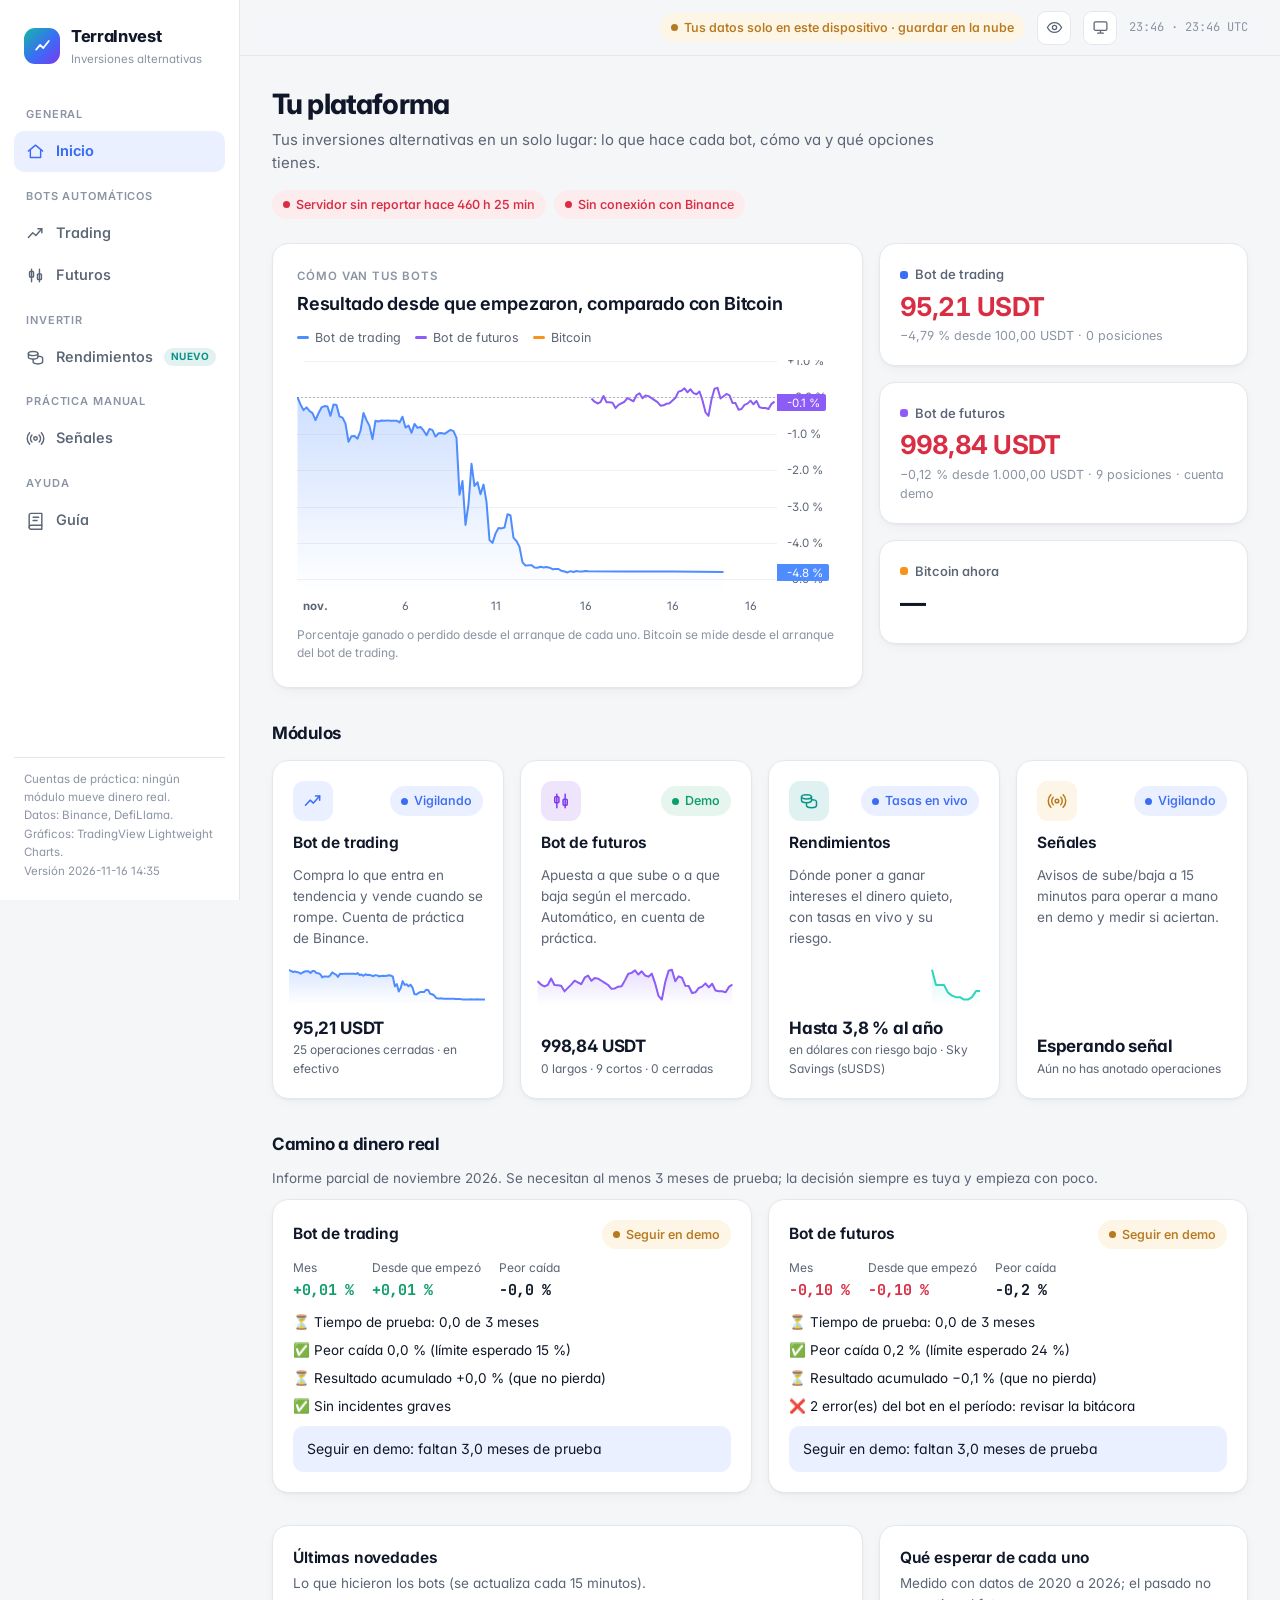
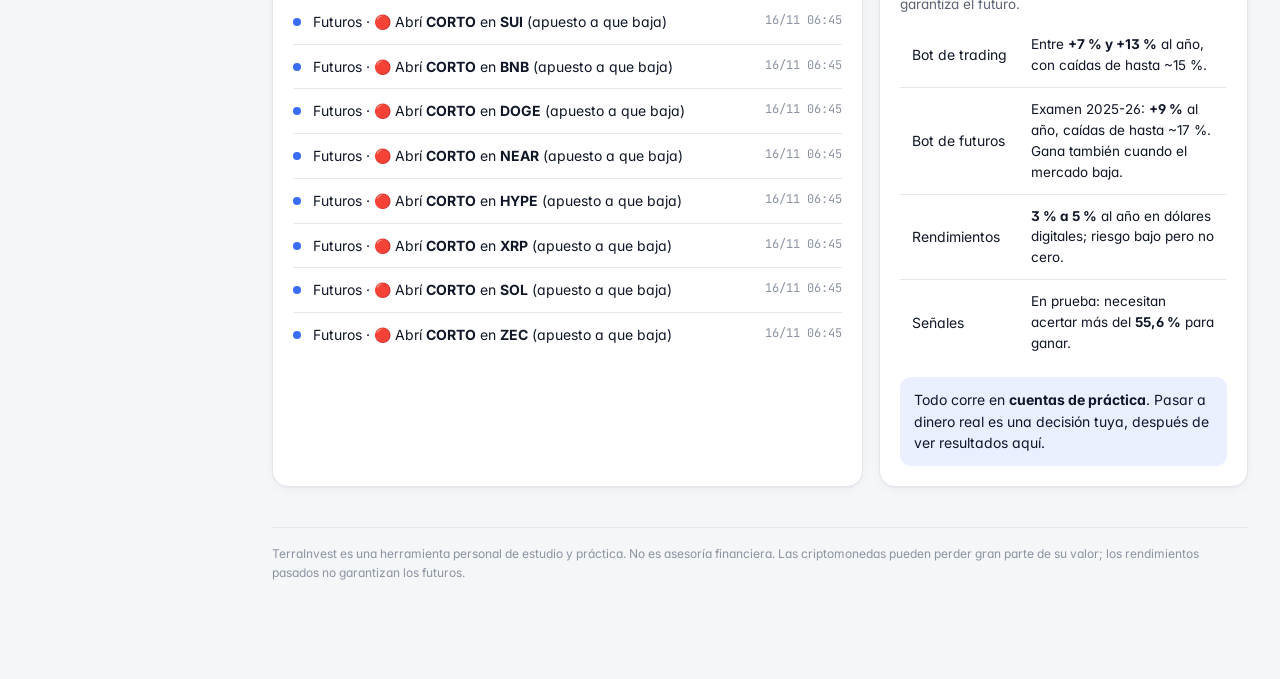
==== commit ccdf832a: "Pagina TerraInvest ec5236e" ====
--- a/index.html
+++ b/index.html
@@ -3,188 +3,218 @@
 <head>
 <meta charset="utf-8">
 <meta name="viewport" content="width=device-width,initial-scale=1,viewport-fit=cover">
-<meta name="theme-color" content="#06090f">
+<meta name="theme-color" content="#f5f6f8" media="(prefers-color-scheme: light)">
+<meta name="theme-color" content="#0a0d13" media="(prefers-color-scheme: dark)">
+<meta name="apple-mobile-web-app-capable" content="yes"><meta name="apple-mobile-web-app-title" content="TerraInvest">
+<link rel="manifest" href="manifest.json"><link rel="apple-touch-icon" href="icono-192.png">
+<script>/* tema antes de pintar (sin parpadeo): sistema, claro u oscuro */
+(function(){var t="sistema";try{t=JSON.parse(localStorage.getItem("plataforma_v1:tema"))||"sistema"}catch(e){}
+var d=t==="oscuro"||(t==="sistema"&&matchMedia("(prefers-color-scheme: dark)").matches);document.documentElement.dataset.theme=d?"dark":"light";})();</script>
 <meta name="description" content="TerraInvest: plataforma de inversiones alternativas. Bot de trading, bot de futuros, señales y rendimientos.">
 <title>TerraInvest</title>
 <link rel="icon" href="data:image/svg+xml,%3Csvg xmlns='http://www.w3.org/2000/svg' viewBox='0 0 32 32'%3E%3Cdefs%3E%3ClinearGradient id='g' x1='0' y1='0' x2='1' y2='1'%3E%3Cstop offset='0' stop-color='%232dd4bf'/%3E%3Cstop offset='.5' stop-color='%234f8cff'/%3E%3Cstop offset='1' stop-color='%238b5cf6'/%3E%3C/linearGradient%3E%3C/defs%3E%3Crect width='32' height='32' rx='9' fill='url(%23g)'/%3E%3Cpath d='M6 21l6-7 5 5 9-10' fill='none' stroke='white' stroke-width='3' stroke-linecap='round' stroke-linejoin='round'/%3E%3C/svg%3E">
 <link rel="preconnect" href="https://fonts.googleapis.com"><link rel="preconnect" href="https://fonts.gstatic.com" crossorigin>
 <link href="https://fonts.googleapis.com/css2?family=Inter:wght@400;500;600;700;800&family=JetBrains+Mono:wght@400;600&display=swap" rel="stylesheet">
-<style>/* ============================================================ tokens */
+<style>/* TerraInvest · sistema de diseño
+   Claro y oscuro con los mismos tokens (sigue al sistema; el botón de la barra superior lo fija).
+   Superficies tranquilas, un solo acento, números grandes y legibles, 8 px de ritmo. */
+
+/* ============================================================ tokens */
 :root{
-  --bg:#06090f; --bg2:#0a0f18; --surface:#0f1522; --surface2:#151d2e; --surface3:#1b2539; --line:#1d2638; --line2:#2a3650;
-  --text:#ecf1fa; --mute:#8b97ad; --faint:#58637a;
-  --accent:#4f8cff; --accent2:#8b5cf6; --teal:#2dd4bf; --up:#22c58b; --down:#f4566b; --warn:#f5b544;
-  --up-bg:rgba(34,197,139,.12); --down-bg:rgba(244,86,107,.12); --acc-bg:rgba(79,140,255,.12);
-  --r:18px; --r-sm:11px; --shadow:0 1px 0 rgba(255,255,255,.04) inset,0 18px 50px -24px rgba(0,0,0,.85);
+  --bg:#f5f6f8; --surface:#ffffff; --surface2:#f1f3f6; --surface3:#e8ebf0; --line:#e4e7ec; --line2:#d3d8e0;
+  --text:#0f1728; --mute:#5b6576; --faint:#8b94a3;
+  --accent:#3b6cf6; --accent-ink:#ffffff; --acc-bg:#eaf0ff; --teal:#0d9488; --violet:#7c3aed;
+  --up:#0f9d6a; --down:#d92d43; --warn:#b7791f; --up-bg:#e6f6ef; --down-bg:#fdecee; --warn-bg:#fdf5e6; --down-text:#b42335;
+  --input:#ffffff; --hover:rgba(15,23,40,.04); --grid:rgba(15,23,40,.06); --base-line:rgba(15,23,40,.25);
+  --side-bg:#ffffff; --top-bg:rgba(245,246,248,.85);
+  --shadow:0 1px 2px rgba(16,24,40,.04),0 4px 16px -6px rgba(16,24,40,.08); --shadow-lg:0 20px 50px -20px rgba(16,24,40,.25);
+  --r:16px; --r-sm:10px;
   --font:"Inter",system-ui,"Segoe UI",Roboto,sans-serif; --mono:"JetBrains Mono",ui-monospace,Consolas,monospace;
   --ease:cubic-bezier(.2,.8,.2,1);
+  color-scheme:light;
 }
-*{box-sizing:border-box}
-html{color-scheme:dark;scroll-behavior:smooth}
-body{margin:0;background:var(--bg);color:var(--text);font:14.5px/1.55 var(--font);-webkit-font-smoothing:antialiased;font-feature-settings:"cv11","ss01";
-  background-image:radial-gradient(1100px 600px at 100% -15%,rgba(79,140,255,.12),transparent 60%),radial-gradient(800px 500px at -10% 110%,rgba(139,92,246,.10),transparent 60%),radial-gradient(600px 400px at 50% 120%,rgba(45,212,191,.05),transparent 60%);background-attachment:fixed}
+:root[data-theme="dark"]{
+  --bg:#0a0d13; --surface:#11151d; --surface2:#171c26; --surface3:#1e2430; --line:#1f2633; --line2:#2a3242;
+  --text:#e9edf5; --mute:#97a1b3; --faint:#636d80;
+  --accent:#6f95ff; --accent-ink:#0a0d13; --acc-bg:rgba(111,149,255,.13); --teal:#2dd4bf; --violet:#a78bfa;
+  --up:#2fd08f; --down:#ff6b7d; --warn:#f5b544; --up-bg:rgba(47,208,143,.12); --down-bg:rgba(255,107,125,.12); --warn-bg:rgba(245,181,68,.12); --down-text:#ff9aa6;
+  --input:#0d1118; --hover:rgba(255,255,255,.04); --grid:rgba(255,255,255,.05); --base-line:rgba(255,255,255,.25);
+  --side-bg:#0d1118; --top-bg:rgba(10,13,19,.82);
+  --shadow:0 1px 0 rgba(255,255,255,.03) inset; --shadow-lg:0 24px 60px -24px rgba(0,0,0,.8);
+  color-scheme:dark;
+}
+*{box-sizing:border-box} [hidden]{display:none!important}
+html{scroll-behavior:smooth;-webkit-text-size-adjust:100%}
+body{margin:0;background:var(--bg);color:var(--text);font:15px/1.55 var(--font);-webkit-font-smoothing:antialiased;font-feature-settings:"cv11","ss01","tnum" 0}
 h1,h2,h3,h4,p{margin:0}
 a{color:var(--accent);text-decoration:none} a:hover{text-decoration:underline}
 button,input,select{font:inherit;color:inherit}
-::selection{background:rgba(79,140,255,.35)}
-::-webkit-scrollbar{width:10px;height:10px} ::-webkit-scrollbar-thumb{background:#1f2a3f;border-radius:99px;border:2px solid var(--bg)}
+::selection{background:var(--acc-bg)}
+:focus-visible{outline:2px solid var(--accent);outline-offset:2px;border-radius:6px}
+::-webkit-scrollbar{width:10px;height:10px} ::-webkit-scrollbar-thumb{background:var(--line2);border-radius:99px;border:3px solid var(--bg)}
 .num{font-family:var(--mono);font-variant-numeric:tabular-nums;letter-spacing:-.02em}
-.mute{color:var(--mute)} .faint{color:var(--faint)} .small{font-size:13px} .tiny{font-size:12px} .xs{font-size:11px}
+.mute{color:var(--mute)} .faint{color:var(--faint)} .small{font-size:13.5px} .tiny{font-size:12px} .xs{font-size:11px}
 .up{color:var(--up)} .down{color:var(--down)} .warn{color:var(--warn)} .acc{color:var(--accent)}
 .right{text-align:right} .center{text-align:center} .nowrap{white-space:nowrap} .wrap{white-space:normal!important}
-.eyebrow{font-size:11px;letter-spacing:.12em;text-transform:uppercase;color:var(--mute);font-weight:600}
-
-/* ============================================================ layout */
-.app{display:grid;grid-template-columns:248px 1fr;min-height:100vh}
-.side{position:sticky;top:0;height:100vh;padding:18px 14px;border-right:1px solid var(--line);background:linear-gradient(180deg,rgba(12,17,28,.92),rgba(8,12,20,.92));backdrop-filter:blur(16px);display:flex;flex-direction:column;gap:4px;z-index:5}
-.brand{display:flex;align-items:center;gap:11px;padding:6px 8px 20px}
-.logo{width:38px;height:38px;border-radius:12px;background:conic-gradient(from 210deg,var(--teal),var(--accent),var(--accent2),var(--teal));display:grid;place-items:center;box-shadow:0 8px 26px -8px rgba(79,140,255,.8),inset 0 0 0 1px rgba(255,255,255,.18)}
-.logo svg{width:20px;height:20px}
-.brand b{font-size:17px;letter-spacing:-.02em;font-weight:750} .brand span{display:block;font-size:10.5px;color:var(--mute);letter-spacing:.1em;text-transform:uppercase;margin-top:1px}
-.navt{font-size:10.5px;color:var(--faint);letter-spacing:.12em;text-transform:uppercase;font-weight:600;padding:12px 12px 6px}
-.nav{position:relative;display:flex;align-items:center;gap:11px;padding:10px 12px;border-radius:12px;border:1px solid transparent;background:none;cursor:pointer;color:var(--mute);text-align:left;width:100%;transition:.18s var(--ease);font-weight:550}
-.nav svg{width:18px;height:18px;flex:none}
-.nav:hover{color:var(--text);background:rgba(255,255,255,.035)}
-.nav.on{color:var(--text);background:linear-gradient(135deg,rgba(79,140,255,.16),rgba(139,92,246,.08));border-color:rgba(79,140,255,.3)}
-.nav.on:before{content:"";position:absolute;left:-14px;top:9px;bottom:9px;width:3px;border-radius:0 3px 3px 0;background:linear-gradient(var(--accent),var(--accent2))}
+.eyebrow{font-size:11.5px;letter-spacing:.08em;text-transform:uppercase;color:var(--faint);font-weight:600}
+.cuidado{color:var(--down-text)}
+
+/* ============================================================ estructura */
+.app{display:grid;grid-template-columns:240px minmax(0,1fr);min-height:100vh}
+.side{position:sticky;top:0;height:100vh;padding:20px 14px;border-right:1px solid var(--line);background:var(--side-bg);display:flex;flex-direction:column;gap:2px;z-index:5}
+.brand{display:flex;align-items:center;gap:11px;padding:4px 10px 22px}
+.logo{width:36px;height:36px;border-radius:11px;background:linear-gradient(135deg,#14b8a6,#3b6cf6 55%,#7c3aed);display:grid;place-items:center;flex:none}
+.logo svg{width:19px;height:19px}
+.brand b{font-size:16.5px;letter-spacing:-.02em;font-weight:750} .brand span{display:block;font-size:11.5px;color:var(--faint);margin-top:1px}
+.navt{font-size:11px;color:var(--faint);letter-spacing:.08em;text-transform:uppercase;font-weight:600;padding:14px 12px 6px}
+.nav{position:relative;display:flex;align-items:center;gap:11px;padding:9px 12px;border-radius:10px;border:0;background:none;cursor:pointer;color:var(--mute);text-align:left;width:100%;transition:background .15s,color .15s;font-weight:550;font-size:14.5px}
+.nav svg{width:19px;height:19px;flex:none}
+.nav:hover{color:var(--text);background:var(--hover)}
+.nav.on{color:var(--accent);background:var(--acc-bg);font-weight:650}
 .nav .badge{margin-left:auto;font-size:11px;font-weight:700;background:var(--down);color:#fff;border-radius:99px;padding:1px 7px;animation:pulse 1.2s infinite}
-.nav .pill{margin-left:auto;font-size:10px;font-weight:700;letter-spacing:.04em;color:var(--teal);border:1px solid rgba(45,212,191,.35);border-radius:99px;padding:0 6px}
-.side .foot{margin-top:auto;padding:12px 10px;font-size:11.5px;color:var(--faint);line-height:1.55;border-top:1px solid var(--line)}
+.nav .pill{margin-left:auto;font-size:10px;font-weight:700;letter-spacing:.04em;color:var(--teal);background:color-mix(in srgb,var(--teal) 12%,transparent);border-radius:99px;padding:1px 7px}
+.side .foot{margin-top:auto;padding:12px 10px 0;font-size:11.5px;color:var(--faint);line-height:1.6;border-top:1px solid var(--line)}
 .wrapmain{min-width:0;display:flex;flex-direction:column}
-.topbar{position:sticky;top:0;z-index:4;display:flex;align-items:center;gap:14px;padding:10px 30px;border-bottom:1px solid var(--line);background:rgba(6,9,15,.78);backdrop-filter:blur(14px)}
-.ticker{display:flex;gap:22px;overflow:hidden;flex:1;min-width:0;mask-image:linear-gradient(90deg,#000 92%,transparent)}
-.ticker .tk{display:flex;align-items:baseline;gap:7px;white-space:nowrap;font-size:12.5px}
-.ticker .tk b{font-weight:650;color:var(--text)} .ticker .tk .num{color:var(--mute)}
-.topbar .clock{font-family:var(--mono);font-size:12px;color:var(--mute);white-space:nowrap}
-.main{padding:26px 30px 90px;max-width:1280px;width:100%;margin:0 auto;min-width:0}
-.vista:not([hidden]){animation:fade .35s var(--ease)}
+.topbar{position:sticky;top:0;z-index:4;display:flex;align-items:center;gap:12px;height:56px;padding:0 32px;border-bottom:1px solid var(--line);background:var(--top-bg);backdrop-filter:saturate(1.4) blur(12px)}
+.ticker{display:flex;gap:20px;overflow:hidden;flex:1;min-width:0;mask-image:linear-gradient(90deg,#000 90%,transparent)}
+.ticker .tk{display:flex;align-items:baseline;gap:6px;white-space:nowrap;font-size:12.5px}
+.ticker .tk b{font-weight:650} .ticker .tk .num{color:var(--mute)}
+.topbar .clock{font-family:var(--mono);font-size:12px;color:var(--faint);white-space:nowrap}
+.iconbtn{width:34px;height:34px;display:grid;place-items:center;border-radius:9px;border:1px solid var(--line);background:var(--surface);color:var(--mute);cursor:pointer;flex:none;transition:.15s}
+.iconbtn:hover{color:var(--text);border-color:var(--line2)} .iconbtn svg{width:17px;height:17px} .iconbtn.on{color:var(--accent);border-color:var(--accent)}
+.main{padding:32px 32px 96px;max-width:1240px;width:100%;margin:0 auto;min-width:0}
+.vista:not([hidden]){animation:fade .3s var(--ease)}
 .card,.stack,.grid>*{min-width:0}
-.top{display:flex;align-items:flex-end;justify-content:space-between;gap:14px;flex-wrap:wrap;margin-bottom:22px}
-.top h1{font-size:27px;letter-spacing:-.03em;font-weight:750}
-.top p{color:var(--mute);margin-top:4px;max-width:720px}
+.top{display:flex;align-items:flex-end;justify-content:space-between;gap:16px;flex-wrap:wrap;margin-bottom:24px}
+.top h1{font-size:28px;letter-spacing:-.03em;font-weight:750;line-height:1.2}
+.top p{color:var(--mute);margin-top:6px;max-width:680px}
 .chips{display:flex;gap:8px;flex-wrap:wrap}
-.chip{display:inline-flex;align-items:center;gap:6px;font-size:12px;padding:4px 10px;border-radius:99px;border:1px solid var(--line2);color:var(--mute);background:rgba(255,255,255,.02);white-space:nowrap}
-.chip i{width:7px;height:7px;border-radius:50%;background:var(--faint)}
-.chip.ok{color:var(--up);border-color:rgba(34,197,139,.4)} .chip.ok i{background:var(--up);box-shadow:0 0 0 3px rgba(34,197,139,.18);animation:pulse 2.4s infinite}
-.chip.bad{color:var(--down);border-color:rgba(244,86,107,.45)} .chip.bad i{background:var(--down)}
-.chip.info{color:var(--accent);border-color:rgba(79,140,255,.4)} .chip.info i{background:var(--accent)}
-.chip.warn{color:var(--warn);border-color:rgba(245,181,68,.4)} .chip.warn i{background:var(--warn)}
-.grid{display:grid;gap:14px}
+.chip{display:inline-flex;align-items:center;gap:6px;font-size:12.5px;padding:4px 10px;border-radius:99px;border:1px solid var(--line);color:var(--mute);background:var(--surface);white-space:nowrap;font-weight:550}
+.chip i{width:7px;height:7px;border-radius:50%;background:var(--faint);flex:none}
+.chip.ok{color:var(--up);background:var(--up-bg);border-color:transparent} .chip.ok i{background:var(--up)}
+.chip.bad{color:var(--down);background:var(--down-bg);border-color:transparent} .chip.bad i{background:var(--down)}
+.chip.info{color:var(--accent);background:var(--acc-bg);border-color:transparent} .chip.info i{background:var(--accent)}
+.chip.warn{color:var(--warn);background:var(--warn-bg);border-color:transparent} .chip.warn i{background:var(--warn)}
+button.chip{cursor:pointer;font:inherit;font-size:12.5px;font-weight:550} button.chip:hover{filter:brightness(.97)}
+.grid{display:grid;gap:16px}
 .g2{grid-template-columns:repeat(2,minmax(0,1fr))} .g3{grid-template-columns:repeat(3,minmax(0,1fr))} .g4{grid-template-columns:repeat(4,minmax(0,1fr))}
-.split{grid-template-columns:minmax(0,1.55fr) minmax(0,1fr)} .split2{grid-template-columns:minmax(0,1fr) minmax(0,1.4fr)}
+.split{grid-template-columns:minmax(0,1.6fr) minmax(0,1fr)} .split2{grid-template-columns:minmax(0,1fr) minmax(0,1.4fr)}
 .row{display:flex;gap:10px;align-items:center;flex-wrap:wrap} .between{justify-content:space-between} .grow{flex:1} .top0{align-items:flex-start}
-.stack{display:flex;flex-direction:column;gap:14px}
-section{margin-top:26px}
-section>h2,.h2{display:flex;align-items:center;gap:8px;font-size:12px;color:var(--mute);text-transform:uppercase;letter-spacing:.11em;font-weight:650;margin-bottom:12px}
-section>h2:after{content:"";flex:1;height:1px;background:linear-gradient(90deg,var(--line),transparent)}
+.stack{display:flex;flex-direction:column;gap:16px}
+section{margin-top:32px}
+section>h2,.h2{font-size:17px;font-weight:700;letter-spacing:-.015em;margin-bottom:14px;color:var(--text)}
 
 /* ============================================================ componentes */
-.card{position:relative;background:linear-gradient(180deg,rgba(255,255,255,.034),rgba(255,255,255,.012));border:1px solid var(--line);border-radius:var(--r);padding:18px 20px;box-shadow:var(--shadow)}
-.card h3{font-size:15px;letter-spacing:-.01em;font-weight:650}
-.card.tight{padding:12px 14px}
-.card .sub{color:var(--mute);font-size:13px;margin-top:2px}
-.glow:before{content:"";position:absolute;inset:0;border-radius:inherit;padding:1px;background:linear-gradient(135deg,rgba(79,140,255,.6),rgba(139,92,246,.18) 40%,transparent 65%);-webkit-mask:linear-gradient(#000 0 0) content-box,linear-gradient(#000 0 0);-webkit-mask-composite:xor;mask-composite:exclude;pointer-events:none}
+.card{position:relative;background:var(--surface);border:1px solid var(--line);border-radius:var(--r);padding:20px;box-shadow:var(--shadow)}
+.card h3{font-size:15.5px;letter-spacing:-.01em;font-weight:650}
+.card .sub{color:var(--mute);font-size:13.5px;margin-top:3px}
+.card.tight{padding:14px 16px}
+.glow{border-color:color-mix(in srgb,var(--accent) 35%,var(--line))}
 .kpi{display:flex;flex-direction:column;gap:2px}
-.kpi>span:first-child{font-size:12px;color:var(--mute);display:flex;align-items:center;gap:7px}
-.kpi b{display:block;font:700 25px/1.2 var(--font);font-variant-numeric:tabular-nums;letter-spacing:-.03em;margin:3px 0 1px}
-.kpi>span:last-child{font-size:12px;color:var(--faint)}
+.kpi>span:first-child{font-size:13px;color:var(--mute);display:flex;align-items:center;gap:7px;font-weight:550}
+.kpi b{display:block;font:700 26px/1.2 var(--font);font-variant-numeric:tabular-nums;letter-spacing:-.03em;margin:4px 0 2px}
+.kpi>span:last-child{font-size:12.5px;color:var(--faint)}
 .kpi .dot{width:8px;height:8px;border-radius:3px;background:var(--accent)}
-.hero{padding:24px;overflow:hidden}
-.hero:before{content:"";position:absolute;inset:0;border-radius:inherit;padding:1px;background:linear-gradient(135deg,rgba(79,140,255,.6),rgba(139,92,246,.2) 45%,transparent 70%);-webkit-mask:linear-gradient(#000 0 0) content-box,linear-gradient(#000 0 0);-webkit-mask-composite:xor;mask-composite:exclude;pointer-events:none}
+.hero{padding:24px}
 .hero .big{font:750 40px/1.1 var(--font);letter-spacing:-.04em;font-variant-numeric:tabular-nums}
-.mod{display:flex;flex-direction:column;gap:10px;cursor:pointer;transition:.22s var(--ease)}
-.mod:hover{transform:translateY(-3px);border-color:var(--line2);box-shadow:0 24px 60px -30px rgba(79,140,255,.45)}
-.ico{width:40px;height:40px;border-radius:12px;display:grid;place-items:center;background:var(--acc-bg);color:var(--accent);flex:none}
-.ico svg{width:21px;height:21px}
-.ico.t{background:rgba(45,212,191,.12);color:var(--teal)} .ico.v{background:rgba(139,92,246,.14);color:#a78bfa} .ico.a{background:rgba(245,181,68,.12);color:var(--warn)}
-.mod .spark{height:46px;margin:2px -4px 0}
-.btn{display:inline-flex;align-items:center;justify-content:center;gap:7px;padding:9px 15px;border-radius:11px;border:1px solid var(--line2);background:var(--surface2);cursor:pointer;font-weight:600;transition:.15s;white-space:nowrap}
-.btn:hover{border-color:var(--accent);background:#1a2540}
-.btn.pri{background:linear-gradient(135deg,var(--accent),#6d63ff);border-color:transparent;color:#fff;box-shadow:0 10px 26px -12px var(--accent)}
-.btn.pri:hover{filter:brightness(1.1)}
-.btn.buy{background:var(--up);border-color:transparent;color:#03150e;font-weight:700} .btn.sell{background:var(--down);border-color:transparent;color:#fff;font-weight:700}
-.btn.ghost{background:none} .btn.sm{padding:6px 10px;font-size:13px;border-radius:9px}
+.mod{display:flex;flex-direction:column;gap:10px;cursor:pointer;transition:transform .2s var(--ease),box-shadow .2s,border-color .2s}
+.mod:hover{transform:translateY(-2px);border-color:var(--line2);box-shadow:var(--shadow-lg)}
+.ico{width:40px;height:40px;border-radius:11px;display:grid;place-items:center;background:var(--acc-bg);color:var(--accent);flex:none}
+.ico svg{width:20px;height:20px}
+.ico.t{background:color-mix(in srgb,var(--teal) 13%,transparent);color:var(--teal)} .ico.v{background:color-mix(in srgb,var(--violet) 13%,transparent);color:var(--violet)} .ico.a{background:var(--warn-bg);color:var(--warn)}
+.mod .spark{height:44px;margin:2px -4px 0}
+.btn{display:inline-flex;align-items:center;justify-content:center;gap:7px;padding:9px 16px;border-radius:10px;border:1px solid var(--line2);background:var(--surface);cursor:pointer;font-weight:600;font-size:14px;transition:.15s;white-space:nowrap}
+.btn:hover{border-color:var(--accent);color:var(--accent)}
+.btn.pri{background:var(--accent);border-color:transparent;color:var(--accent-ink)} .btn.pri:hover{filter:brightness(1.08);color:var(--accent-ink)}
+.btn.buy{background:var(--up);border-color:transparent;color:#fff;font-weight:700} .btn.sell{background:var(--down);border-color:transparent;color:#fff;font-weight:700}
+.btn.ghost{background:none;border-color:transparent;color:var(--mute)} .btn.ghost:hover{color:var(--text);background:var(--hover)}
+.btn.sm{padding:6px 11px;font-size:13px;border-radius:9px}
 .btn:disabled{opacity:.45;cursor:not-allowed}
-.field{display:flex;flex-direction:column;gap:4px;font-size:12px;color:var(--mute)}
-.field input,.field select{background:#080d16;border:1px solid var(--line2);border-radius:10px;padding:8px 10px;color:var(--text);min-width:0;width:130px;font-family:var(--mono)}
-.field input:focus,.field select:focus{outline:none;border-color:var(--accent);box-shadow:0 0 0 3px rgba(79,140,255,.18)}
-.seg,.tabs{display:inline-flex;background:#080d16;border:1px solid var(--line2);border-radius:12px;padding:3px;gap:2px;flex-wrap:wrap}
-.seg button,.tabs button{border:0;background:none;padding:7px 13px;border-radius:9px;color:var(--mute);cursor:pointer;font-weight:600;transition:.15s}
+.btn svg{width:16px;height:16px}
+.field{display:flex;flex-direction:column;gap:5px;font-size:12.5px;color:var(--mute);font-weight:550}
+.field input,.field select{background:var(--input);border:1px solid var(--line2);border-radius:10px;padding:9px 11px;color:var(--text);min-width:0;width:140px;font-family:var(--mono);font-size:14px}
+.field input:focus,.field select:focus{outline:none;border-color:var(--accent);box-shadow:0 0 0 3px var(--acc-bg)}
+.seg,.tabs{display:inline-flex;background:var(--surface2);border-radius:11px;padding:3px;gap:2px;flex-wrap:wrap}
+.seg button,.tabs button{border:0;background:none;padding:7px 14px;border-radius:9px;color:var(--mute);cursor:pointer;font-weight:600;font-size:14px;transition:.15s;display:inline-flex;align-items:center;gap:7px}
 .seg button:hover,.tabs button:hover{color:var(--text)}
-.seg button.on,.tabs button.on{background:var(--surface3);color:var(--text);box-shadow:0 0 0 1px var(--line2),0 4px 14px -6px rgba(0,0,0,.6)}
-.tabs{margin-bottom:18px} .tabs button{display:inline-flex;align-items:center;gap:7px} .tabs button svg{width:16px;height:16px;flex:none}
-.table{width:100%;border-collapse:collapse;font-size:13.5px}
-.table th{font-size:11px;text-transform:uppercase;letter-spacing:.07em;color:var(--faint);font-weight:650;text-align:left;padding:9px 10px;border-bottom:1px solid var(--line);white-space:nowrap}
-.table td{padding:10px 10px;border-bottom:1px solid rgba(29,38,56,.7);white-space:nowrap;vertical-align:middle}
+.seg button.on,.tabs button.on{background:var(--surface);color:var(--text);box-shadow:0 1px 3px rgba(16,24,40,.12)}
+.tabs{margin-bottom:20px} .tabs button svg{width:16px;height:16px;flex:none}
+.table{width:100%;border-collapse:collapse;font-size:14px}
+.table th{font-size:12px;color:var(--faint);font-weight:600;text-align:left;padding:10px 12px;border-bottom:1px solid var(--line);white-space:nowrap}
+.table td{padding:11px 12px;border-bottom:1px solid var(--line);white-space:nowrap;vertical-align:middle}
 .table tr:last-child td{border-bottom:0}
-.table tbody tr{transition:background .12s} .table tbody tr:hover td{background:rgba(255,255,255,.022)}
-.table tr.click{cursor:pointer} .table tr.sel td{background:rgba(79,140,255,.09)}
+.table tbody tr{transition:background .12s} .table tbody tr:hover td{background:var(--hover)}
+.table tr.click{cursor:pointer} .table tr.sel td{background:var(--acc-bg)}
 .table td.num,.table th.num{text-align:right}
 .scroll{overflow-x:auto}
-.coin{display:inline-flex;align-items:center;gap:8px;font-weight:650}
-.coin i{width:24px;height:24px;border-radius:50%;display:grid;place-items:center;font-style:normal;font-size:10px;font-weight:800;color:#fff;flex:none}
-.tag{display:inline-block;font-size:11.5px;font-weight:650;padding:2px 9px;border-radius:99px;border:1px solid;white-space:nowrap}
-.tag.up{background:var(--up-bg);border-color:rgba(34,197,139,.35)} .tag.down{background:var(--down-bg);border-color:rgba(244,86,107,.4)}
-.tag.wait{color:var(--mute);border-color:var(--line2)} .tag.warn{color:var(--warn);background:rgba(245,181,68,.1);border-color:rgba(245,181,68,.4)} .tag.info{color:var(--accent);background:var(--acc-bg);border-color:rgba(79,140,255,.4)}
-.bar{height:6px;border-radius:99px;background:rgba(255,255,255,.07);overflow:hidden} .bar i{display:block;height:100%;border-radius:inherit;background:linear-gradient(90deg,var(--accent),var(--accent2));transition:width .5s var(--ease)}
+.card.scroll{padding:6px 8px}
+.coin{display:inline-flex;align-items:center;gap:9px;font-weight:650}
+.coin i{width:24px;height:24px;border-radius:50%;display:grid;place-items:center;font-style:normal;font-size:9.5px;font-weight:800;color:#fff;flex:none;letter-spacing:-.02em}
+.tag{display:inline-flex;align-items:center;font-size:12px;font-weight:650;padding:2px 9px;border-radius:99px;white-space:nowrap;border:0}
+.tag.up{background:var(--up-bg);color:var(--up)} .tag.down{background:var(--down-bg);color:var(--down)}
+.tag.wait{color:var(--mute);background:var(--surface2)} .tag.warn{color:var(--warn);background:var(--warn-bg)} .tag.info{color:var(--accent);background:var(--acc-bg)}
+.bar{height:6px;border-radius:99px;background:var(--surface3);overflow:hidden} .bar i{display:block;height:100%;border-radius:inherit;background:var(--accent);transition:width .5s var(--ease)}
 .bar.up i{background:var(--up)} .bar.down i{background:var(--down)}
-.riesgo{display:inline-flex;gap:3px;vertical-align:middle} .riesgo i{width:14px;height:6px;border-radius:2px;background:rgba(255,255,255,.09)}
+.riesgo{display:inline-flex;gap:3px;vertical-align:middle} .riesgo i{width:13px;height:6px;border-radius:2px;background:var(--surface3)}
 .riesgo i.on{background:var(--up)} .riesgo.r3 i.on{background:var(--warn)} .riesgo.r4 i.on,.riesgo.r5 i.on{background:var(--down)}
-.note{border-left:3px solid var(--warn);background:rgba(245,181,68,.07);border-radius:0 11px 11px 0;padding:11px 14px;font-size:13.5px}
-.note.good{border-color:var(--up);background:rgba(34,197,139,.07)} .note.bad{border-color:var(--down);background:rgba(244,86,107,.08)} .note.info{border-color:var(--accent);background:rgba(79,140,255,.07)}
+.note{border-radius:11px;padding:12px 14px;font-size:14px;background:var(--warn-bg);color:var(--text);border:0}
+.note.good{background:var(--up-bg)} .note.bad{background:var(--down-bg)} .note.info{background:var(--acc-bg)}
 .chart{height:340px;border-radius:12px;overflow:hidden} .chart.md{height:260px} .chart.sm{height:190px}
 .empty{color:var(--mute);text-align:center;padding:28px 10px;font-size:14px}
 .feed{display:flex;flex-direction:column}
-.feed .it{display:grid;grid-template-columns:auto 1fr auto;gap:10px;align-items:flex-start;padding:10px 0;border-bottom:1px solid rgba(29,38,56,.7);font-size:13.5px}
+.feed .it{display:grid;grid-template-columns:auto 1fr auto;gap:12px;align-items:flex-start;padding:11px 0;border-bottom:1px solid var(--line);font-size:14px}
 .feed .it:last-child{border-bottom:0}
 .feed .it .b{width:8px;height:8px;border-radius:50%;margin-top:7px;background:var(--accent)} .feed .it .b.error{background:var(--down)} .feed .it .b.aviso{background:var(--warn)} .feed .it .b.bot{background:var(--teal)}
-.feed .it .t{color:var(--faint);font-size:11.5px;font-family:var(--mono);white-space:nowrap}
+.feed .it .t{color:var(--faint);font-size:12px;font-family:var(--mono);white-space:nowrap}
 .feed .it .x{white-space:pre-line;min-width:0;overflow-wrap:anywhere}
-.steps{counter-reset:p;list-style:none;margin:0;padding:0;display:flex;flex-direction:column;gap:10px}
-.steps li{counter-increment:p;display:grid;grid-template-columns:28px 1fr;gap:10px;font-size:13.5px}
-.steps li:before{content:counter(p);width:26px;height:26px;border-radius:8px;display:grid;place-items:center;background:var(--acc-bg);color:var(--accent);font-weight:700;font-size:13px}
+.steps{counter-reset:p;list-style:none;margin:0;padding:0;display:flex;flex-direction:column;gap:12px}
+.steps li{counter-increment:p;display:grid;grid-template-columns:28px 1fr;gap:10px;font-size:14px}
+.steps li:before{content:counter(p);width:26px;height:26px;border-radius:50%;display:grid;place-items:center;background:var(--acc-bg);color:var(--accent);font-weight:700;font-size:12.5px}
 .opc{display:flex;flex-direction:column;gap:10px}
 .opc .apy{font:750 30px/1 var(--font);letter-spacing:-.03em;font-variant-numeric:tabular-nums}
-.opc dl{display:grid;grid-template-columns:auto 1fr;gap:5px 12px;margin:0;font-size:12.5px} .opc dt{color:var(--faint)} .opc dd{margin:0}
-.sk{background:linear-gradient(90deg,rgba(255,255,255,.04),rgba(255,255,255,.09),rgba(255,255,255,.04));background-size:200% 100%;animation:sk 1.4s infinite;border-radius:8px;color:transparent!important}
-.signal{border-radius:var(--r);padding:18px 20px;border:1.5px solid;position:relative;overflow:hidden;animation:pop .35s ease-out}
-.signal.up{border-color:var(--up);background:linear-gradient(135deg,rgba(34,197,139,.20),rgba(34,197,139,.05))}
-.signal.down{border-color:var(--down);background:linear-gradient(135deg,rgba(244,86,107,.22),rgba(244,86,107,.05))}
+.opc dl{display:grid;grid-template-columns:auto 1fr;gap:5px 12px;margin:0;font-size:13px} .opc dt{color:var(--faint)} .opc dd{margin:0}
+.sk{background:linear-gradient(90deg,var(--surface2),var(--surface3),var(--surface2));background-size:200% 100%;animation:sk 1.4s infinite;border-radius:8px;color:transparent!important}
+.signal{border-radius:var(--r);padding:20px;border:1.5px solid;position:relative;overflow:hidden;animation:pop .35s ease-out;background:var(--surface)}
+.signal.up{border-color:var(--up);background:var(--up-bg)} .signal.down{border-color:var(--down);background:var(--down-bg)}
 .signal .big{font-size:30px;font-weight:800;letter-spacing:-.03em;line-height:1.1;margin:4px 0 8px}
 .signal.up .big{color:var(--up)} .signal.down .big{color:var(--down)}
 .signal .what{font-size:18px;font-weight:650}
-.banner{position:fixed;left:50%;top:14px;transform:translateX(-50%);z-index:50;max-width:min(620px,calc(100vw - 24px));width:100%;cursor:pointer}
-.toast{position:fixed;right:18px;bottom:18px;background:var(--surface2);border:1px solid var(--line2);border-radius:12px;padding:11px 15px;box-shadow:var(--shadow);z-index:60;animation:pop .25s}
-details.more{border-top:1px solid var(--line);margin-top:12px;padding-top:10px} details.more summary{cursor:pointer;color:var(--mute);font-size:13.5px}
+.banner{position:fixed;left:50%;top:14px;transform:translateX(-50%);z-index:50;max-width:min(620px,calc(100vw - 24px));width:100%;cursor:pointer;box-shadow:var(--shadow-lg)}
+.toast{position:fixed;right:18px;bottom:18px;background:var(--text);color:var(--bg);border-radius:12px;padding:11px 16px;box-shadow:var(--shadow-lg);z-index:60;animation:pop .25s;font-weight:550;font-size:14px}
+details.more{border-top:1px solid var(--line);margin-top:14px;padding-top:12px} details.more summary{cursor:pointer;color:var(--mute);font-size:14px;font-weight:550}
 details.more[open] summary{margin-bottom:8px}
-ul.clean{margin:0;padding-left:18px;display:flex;flex-direction:column;gap:6px}
-.legend{display:flex;gap:14px;flex-wrap:wrap;font-size:12px;color:var(--mute)} .legend span{display:inline-flex;align-items:center;gap:6px} .legend i{width:12px;height:3px;border-radius:2px}
-.disclaimer{font-size:11.5px;color:var(--faint);margin-top:34px;padding-top:14px;border-top:1px solid var(--line);line-height:1.6}
-button.chip{cursor:pointer;font:inherit;font-size:12px} button.chip:hover{border-color:var(--accent);color:var(--text)}
-.modal{position:fixed;inset:0;z-index:70;background:rgba(3,6,12,.72);backdrop-filter:blur(6px);display:grid;place-items:center;padding:16px;animation:fade .2s}
-.dlg{width:min(620px,100%);max-height:calc(100vh - 32px);overflow:auto;background:var(--surface)}
-.qr{width:190px;height:190px;background:#fff;border-radius:12px;padding:6px;flex:none} .qr svg{width:100%;height:100%;display:block}
+ul.clean{margin:0;padding-left:18px;display:flex;flex-direction:column;gap:7px}
+.legend{display:flex;gap:14px;flex-wrap:wrap;font-size:12.5px;color:var(--mute)} .legend span{display:inline-flex;align-items:center;gap:6px} .legend i{width:12px;height:3px;border-radius:2px}
+.disclaimer{font-size:12px;color:var(--faint);margin-top:40px;padding-top:16px;border-top:1px solid var(--line);line-height:1.6}
+.modal{position:fixed;inset:0;z-index:70;background:rgba(10,13,19,.5);backdrop-filter:blur(4px);display:grid;place-items:center;padding:16px;animation:fade .2s}
+.dlg{width:min(620px,100%);max-height:calc(100vh - 32px);overflow:auto;box-shadow:var(--shadow-lg)}
+.qr{width:190px;height:190px;background:#fff;border-radius:12px;padding:6px;flex:none;border:1px solid var(--line)} .qr svg{width:100%;height:100%;display:block}
+/* modo privado: oculta las cifras (para mostrar la pantalla sin enseñar montos) */
+body.privado .kpi b,body.privado .num,body.privado .apy,body.privado .hero .big{filter:blur(8px);transition:filter .2s}
+body.privado .ticker .num{filter:none}
 @keyframes pulse{50%{opacity:.5}} @keyframes pop{from{opacity:0;transform:translateY(8px) scale(.985)}}
-@keyframes fade{from{opacity:0;transform:translateY(6px)}} @keyframes sk{to{background-position:-200% 0}}
-.banner.signal{animation:pop .35s ease-out}
-
-/* ============================================================ movil */
-@media (max-width:1100px){ .g4{grid-template-columns:repeat(2,minmax(0,1fr))} }
+@keyframes fade{from{opacity:0;transform:translateY(4px)}} @keyframes sk{to{background-position:-200% 0}}
+@media (prefers-reduced-motion:reduce){*{animation:none!important;transition:none!important}}
+
+/* ============================================================ pantallas pequeñas */
+@media (max-width:1100px){ .g4{grid-template-columns:repeat(2,minmax(0,1fr))} .main{padding:28px 24px 96px} .topbar{padding:0 24px} }
 @media (max-width:900px){
   .app{grid-template-columns:minmax(0,1fr)} .wrapmain{width:100vw;overflow-x:hidden}
-  .side{position:fixed;inset:auto 0 0 0;height:auto;flex-direction:row;padding:6px 6px calc(6px + env(safe-area-inset-bottom));border-right:0;border-top:1px solid var(--line);justify-content:space-around;gap:2px}
+  .side{position:fixed;inset:auto 0 0 0;height:auto;flex-direction:row;padding:6px 4px calc(6px + env(safe-area-inset-bottom));border-right:0;border-top:1px solid var(--line);justify-content:space-around;gap:0;background:var(--top-bg);backdrop-filter:saturate(1.4) blur(14px)}
   .brand,.side .foot,.navt{display:none}
-  .nav{flex:1 1 0;min-width:0;flex-direction:column;gap:3px;font-size:10px;padding:7px 1px;justify-content:center;text-align:center;overflow:hidden;text-overflow:ellipsis;white-space:nowrap}
-  .nav.on:before{display:none} .nav .pill{display:none}
-  .nav .badge{position:absolute;top:2px;right:8px;margin:0}
-  .topbar{padding:8px 14px} .topbar .clock{display:none} #nube .chip{max-width:44vw;overflow:hidden;text-overflow:ellipsis;display:block}
-  .main{padding:18px 14px 110px}
+  .nav{flex:1 1 0;min-width:0;flex-direction:column;gap:3px;font-size:10.5px;padding:7px 2px;justify-content:center;text-align:center;overflow:hidden;text-overflow:ellipsis;white-space:nowrap;background:none!important}
+  .nav svg{width:21px;height:21px} .nav .pill{display:none}
+  .nav .badge{position:absolute;top:2px;right:calc(50% - 20px);margin:0}
+  .topbar{padding:0 14px;height:52px} .topbar .clock{display:none}
+  #nube .chip{max-width:40vw;overflow:hidden;text-overflow:ellipsis;display:block}
+  .main{padding:20px 16px 112px}
   .g2,.g3,.split,.split2{grid-template-columns:minmax(0,1fr)}
   .field input,.field select{width:100%} .field{flex:1;min-width:110px}
-  .kpis{grid-template-columns:repeat(2,minmax(0,1fr))!important}
-  .kpi b{font-size:21px} .hero .big{font-size:32px}
+  .kpis{grid-template-columns:repeat(2,minmax(0,1fr))!important} .kpis .card{padding:14px}
+  .kpi b{font-size:21px} .hero .big{font-size:32px} .card{padding:16px}
   .signal .big{font-size:25px} .chart{height:280px}
-  .top h1{font-size:23px}
+  .top h1{font-size:24px} section{margin-top:26px}
+  .table{font-size:13.5px} .table td,.table th{padding:10px 8px}
 }
 </style>
 </head>
@@ -196,7 +226,11 @@
     <div class="foot">Cuentas de práctica: ningún módulo mueve dinero real.<br>Datos: Binance, DefiLlama.<br>Gráficos: TradingView Lightweight Charts.<br><span id="version"></span></div>
   </aside>
   <div class="wrapmain">
-    <header class="topbar"><div class="ticker" id="ticker"></div><span id="nube"></span><span class="clock" id="reloj"></span></header>
+    <header class="topbar"><div class="ticker" id="ticker"></div><span id="nube"></span>
+      <button class="iconbtn" id="b-instalar" hidden title="Instalar TerraInvest como app"></button>
+      <button class="iconbtn" id="b-privado" title="Ocultar cifras"></button>
+      <button class="iconbtn" id="b-tema" title="Tema"></button>
+      <span class="clock" id="reloj"></span></header>
     <main class="main" id="vistas"></main>
   </div>
 </div>
@@ -212,7 +246,7 @@
 ;
 var qrcode=function(){function i(t,r){function a(t,r){g=function(t){for(var r=new Array(t),e=0;e<t;e+=1){r[e]=new Array(t);for(var n=0;n<t;n+=1)r[e][n]=null}return r}(l=4*u+17),e(0,0),e(l-7,0),e(0,l-7),i(),o(),v(t,r),7<=u&&h(t),null==n&&(n=w(u,f,c)),d(n,r)}var u=t,f=y[r],g=null,l=0,n=null,c=[],s={},e=function(t,r){for(var e=-1;e<=7;e+=1)if(!(t+e<=-1||l<=t+e))for(var n=-1;n<=7;n+=1)r+n<=-1||l<=r+n||(g[t+e][r+n]=0<=e&&e<=6&&(0==n||6==n)||0<=n&&n<=6&&(0==e||6==e)||2<=e&&e<=4&&2<=n&&n<=4)},o=function(){for(var t=8;t<l-8;t+=1)null==g[t][6]&&(g[t][6]=t%2==0);for(var r=8;r<l-8;r+=1)null==g[6][r]&&(g[6][r]=r%2==0)},i=function(){for(var t=B.getPatternPosition(u),r=0;r<t.length;r+=1)for(var e=0;e<t.length;e+=1){var n=t[r],o=t[e];if(null==g[n][o])for(var i=-2;i<=2;i+=1)for(var a=-2;a<=2;a+=1)g[n+i][o+a]=-2==i||2==i||-2==a||2==a||0==i&&0==a}},h=function(t){for(var r=B.getBCHTypeNumber(u),e=0;e<18;e+=1){var n=!t&&1==(r>>e&1);g[Math.floor(e/3)][e%3+l-8-3]=n}for(e=0;e<18;e+=1){n=!t&&1==(r>>e&1);g[e%3+l-8-3][Math.floor(e/3)]=n}},v=function(t,r){for(var e=f<<3|r,n=B.getBCHTypeInfo(e),o=0;o<15;o+=1){var i=!t&&1==(n>>o&1);o<6?g[o][8]=i:o<8?g[o+1][8]=i:g[l-15+o][8]=i}for(o=0;o<15;o+=1){i=!t&&1==(n>>o&1);o<8?g[8][l-o-1]=i:o<9?g[8][15-o-1+1]=i:g[8][15-o-1]=i}g[l-8][8]=!t},d=function(t,r){for(var e=-1,n=l-1,o=7,i=0,a=B.getMaskFunction(r),u=l-1;0<u;u-=2)for(6==u&&(u-=1);;){for(var f=0;f<2;f+=1)if(null==g[n][u-f]){var c=!1;i<t.length&&(c=1==(t[i]>>>o&1)),a(n,u-f)&&(c=!c),g[n][u-f]=c,-1==(o-=1)&&(i+=1,o=7)}if((n+=e)<0||l<=n){n-=e,e=-e;break}}},w=function(t,r,e){for(var n=b.getRSBlocks(t,r),o=M(),i=0;i<e.length;i+=1){var a=e[i];o.put(a.getMode(),4),o.put(a.getLength(),B.getLengthInBits(a.getMode(),t)),a.write(o)}var u=0;for(i=0;i<n.length;i+=1)u+=n[i].dataCount;if(o.getLengthInBits()>8*u)throw"code length overflow. ("+o.getLengthInBits()+">"+8*u+")";for(o.getLengthInBits()+4<=8*u&&o.put(0,4);o.getLengthInBits()%8!=0;)o.putBit(!1);for(;!(o.getLengthInBits()>=8*u||(o.put(236,8),o.getLengthInBits()>=8*u));)o.put(17,8);return function(t,r){for(var e=0,n=0,o=0,i=new Array(r.length),a=new Array(r.length),u=0;u<r.length;u+=1){var f=r[u].dataCount,c=r[u].totalCount-f;n=Math.max(n,f),o=Math.max(o,c),i[u]=new Array(f);for(var g=0;g<i[u].length;g+=1)i[u][g]=255&t.getBuffer()[g+e];e+=f;var l=B.getErrorCorrectPolynomial(c),h=C(i[u],l.getLength()-1).mod(l);a[u]=new Array(l.getLength()-1);for(g=0;g<a[u].length;g+=1){var s=g+h.getLength()-a[u].length;a[u][g]=0<=s?h.getAt(s):0}}var v=0;for(g=0;g<r.length;g+=1)v+=r[g].totalCount;var d=new Array(v),w=0;for(g=0;g<n;g+=1)for(u=0;u<r.length;u+=1)g<i[u].length&&(d[w]=i[u][g],w+=1);for(g=0;g<o;g+=1)for(u=0;u<r.length;u+=1)g<a[u].length&&(d[w]=a[u][g],w+=1);return d}(o,n)};s.addData=function(t,r){var e=null;switch(r=r||"Byte"){case"Numeric":e=x(t);break;case"Alphanumeric":e=m(t);break;case"Byte":e=L(t);break;case"Kanji":e=D(t);break;default:throw"mode:"+r}c.push(e),n=null},s.isDark=function(t,r){if(t<0||l<=t||r<0||l<=r)throw t+","+r;return g[t][r]},s.getModuleCount=function(){return l},s.make=function(){if(u<1){for(var t=1;t<40;t++){for(var r=b.getRSBlocks(t,f),e=M(),n=0;n<c.length;n++){var o=c[n];e.put(o.getMode(),4),e.put(o.getLength(),B.getLengthInBits(o.getMode(),t)),o.write(e)}var i=0;for(n=0;n<r.length;n++)i+=r[n].dataCount;if(e.getLengthInBits()<=8*i)break}u=t}a(!1,function(){for(var t=0,r=0,e=0;e<8;e+=1){a(!0,e);var n=B.getLostPoint(s);(0==e||n<t)&&(t=n,r=e)}return r}())},s.createTableTag=function(t,r){t=t||2;var e="";e+='<table style="',e+=" border-width: 0px; border-style: none;",e+=" border-collapse: collapse;",e+=" padding: 0px; margin: "+(r=void 0===r?4*t:r)+"px;",e+='">',e+="<tbody>";for(var n=0;n<s.getModuleCount();n+=1){e+="<tr>";for(var o=0;o<s.getModuleCount();o+=1)e+='<td style="',e+=" border-width: 0px; border-style: none;",e+=" border-collapse: collapse;",e+=" padding: 0px; margin: 0px;",e+=" width: "+t+"px;",e+=" height: "+t+"px;",e+=" background-color: ",e+=s.isDark(n,o)?"#000000":"#ffffff",e+=";",e+='"/>';e+="</tr>"}return e+="</tbody>",e+="</table>"},s.createSvgTag=function(t,r,e,n){var o={};"object"==typeof t&&(t=(o=t).cellSize,r=o.margin,e=o.alt,n=o.title),t=t||2,r=void 0===r?4*t:r,(e="string"==typeof e?{text:e}:e||{}).text=e.text||null,e.id=e.text?e.id||"qrcode-description":null,(n="string"==typeof n?{text:n}:n||{}).text=n.text||null,n.id=n.text?n.id||"qrcode-title":null;var i,a,u,f,c=s.getModuleCount()*t+2*r,g="";for(f="l"+t+",0 0,"+t+" -"+t+",0 0,-"+t+"z ",g+='<svg version="1.1" xmlns="http://www.w3.org/2000/svg"',g+=o.scalable?"":' width="'+c+'px" height="'+c+'px"',g+=' viewBox="0 0 '+c+" "+c+'" ',g+=' preserveAspectRatio="xMinYMin meet"',g+=n.text||e.text?' role="img" aria-labelledby="'+p([n.id,e.id].join(" ").trim())+'"':"",g+=">",g+=n.text?'<title id="'+p(n.id)+'">'+p(n.text)+"</title>":"",g+=e.text?'<description id="'+p(e.id)+'">'+p(e.text)+"</description>":"",g+='<rect width="100%" height="100%" fill="white" cx="0" cy="0"/>',g+='<path d="',a=0;a<s.getModuleCount();a+=1)for(u=a*t+r,i=0;i<s.getModuleCount();i+=1)s.isDark(a,i)&&(g+="M"+(i*t+r)+","+u+f);return g+='" stroke="transparent" fill="black"/>',g+="</svg>"},s.createDataURL=function(o,t){o=o||2,t=void 0===t?4*o:t;var r=s.getModuleCount()*o+2*t,i=t,a=r-t;return I(r,r,function(t,r){if(i<=t&&t<a&&i<=r&&r<a){var e=Math.floor((t-i)/o),n=Math.floor((r-i)/o);return s.isDark(n,e)?0:1}return 1})},s.createImgTag=function(t,r,e){t=t||2,r=void 0===r?4*t:r;var n=s.getModuleCount()*t+2*r,o="";return o+="<img",o+=' src="',o+=s.createDataURL(t,r),o+='"',o+=' width="',o+=n,o+='"',o+=' height="',o+=n,o+='"',e&&(o+=' alt="',o+=p(e),o+='"'),o+="/>"};var p=function(t){for(var r="",e=0;e<t.length;e+=1){var n=t.charAt(e);switch(n){case"<":r+="&lt;";break;case">":r+="&gt;";break;case"&":r+="&amp;";break;case'"':r+="&quot;";break;default:r+=n}}return r};return s.createASCII=function(t,r){if((t=t||1)<2)return function(t){t=void 0===t?2:t;var r,e,n,o,i,a=1*s.getModuleCount()+2*t,u=t,f=a-t,c={"██":"█","█ ":"▀"," █":"▄","  ":" "},g={"██":"▀","█ ":"▀"," █":" ","  ":" "},l="";for(r=0;r<a;r+=2){for(n=Math.floor((r-u)/1),o=Math.floor((r+1-u)/1),e=0;e<a;e+=1)i="█",u<=e&&e<f&&u<=r&&r<f&&s.isDark(n,Math.floor((e-u)/1))&&(i=" "),u<=e&&e<f&&u<=r+1&&r+1<f&&s.isDark(o,Math.floor((e-u)/1))?i+=" ":i+="█",l+=t<1&&f<=r+1?g[i]:c[i];l+="\n"}return a%2&&0<t?l.substring(0,l.length-a-1)+Array(1+a).join("▀"):l.substring(0,l.length-1)}(r);t-=1,r=void 0===r?2*t:r;var e,n,o,i,a=s.getModuleCount()*t+2*r,u=r,f=a-r,c=Array(t+1).join("██"),g=Array(t+1).join("  "),l="",h="";for(e=0;e<a;e+=1){for(o=Math.floor((e-u)/t),h="",n=0;n<a;n+=1)i=1,u<=n&&n<f&&u<=e&&e<f&&s.isDark(o,Math.floor((n-u)/t))&&(i=0),h+=i?c:g;for(o=0;o<t;o+=1)l+=h+"\n"}return l.substring(0,l.length-1)},s.renderTo2dContext=function(t,r){r=r||2;for(var e=s.getModuleCount(),n=0;n<e;n++)for(var o=0;o<e;o++)t.fillStyle=s.isDark(n,o)?"black":"white",t.fillRect(n*r,o*r,r,r)},s}i.stringToBytes=(i.stringToBytesFuncs={default:function(t){for(var r=[],e=0;e<t.length;e+=1){var n=t.charCodeAt(e);r.push(255&n)}return r}}).default,i.createStringToBytes=function(u,f){var i=function(){function t(){var t=r.read();if(-1==t)throw"eof";return t}for(var r=S(u),e=0,n={};;){var o=r.read();if(-1==o)break;var i=t(),a=t()<<8|t();n[String.fromCharCode(o<<8|i)]=a,e+=1}if(e!=f)throw e+" != "+f;return n}(),a="?".charCodeAt(0);return function(t){for(var r=[],e=0;e<t.length;e+=1){var n=t.charCodeAt(e);if(n<128)r.push(n);else{var o=i[t.charAt(e)];"number"==typeof o?(255&o)==o?r.push(o):(r.push(o>>>8),r.push(255&o)):r.push(a)}}return r}};var r,t,a=1,u=2,o=4,f=8,y={L:1,M:0,Q:3,H:2},e=0,n=1,c=2,g=3,l=4,h=5,s=6,v=7,B=(r=[[],[6,18],[6,22],[6,26],[6,30],[6,34],[6,22,38],[6,24,42],[6,26,46],[6,28,50],[6,30,54],[6,32,58],[6,34,62],[6,26,46,66],[6,26,48,70],[6,26,50,74],[6,30,54,78],[6,30,56,82],[6,30,58,86],[6,34,62,90],[6,28,50,72,94],[6,26,50,74,98],[6,30,54,78,102],[6,28,54,80,106],[6,32,58,84,110],[6,30,58,86,114],[6,34,62,90,118],[6,26,50,74,98,122],[6,30,54,78,102,126],[6,26,52,78,104,130],[6,30,56,82,108,134],[6,34,60,86,112,138],[6,30,58,86,114,142],[6,34,62,90,118,146],[6,30,54,78,102,126,150],[6,24,50,76,102,128,154],[6,28,54,80,106,132,158],[6,32,58,84,110,136,162],[6,26,54,82,110,138,166],[6,30,58,86,114,142,170]],(t={}).getBCHTypeInfo=function(t){for(var r=t<<10;0<=d(r)-d(1335);)r^=1335<<d(r)-d(1335);return 21522^(t<<10|r)},t.getBCHTypeNumber=function(t){for(var r=t<<12;0<=d(r)-d(7973);)r^=7973<<d(r)-d(7973);return t<<12|r},t.getPatternPosition=function(t){return r[t-1]},t.getMaskFunction=function(t){switch(t){case e:return function(t,r){return(t+r)%2==0};case n:return function(t,r){return t%2==0};case c:return function(t,r){return r%3==0};case g:return function(t,r){return(t+r)%3==0};case l:return function(t,r){return(Math.floor(t/2)+Math.floor(r/3))%2==0};case h:return function(t,r){return t*r%2+t*r%3==0};case s:return function(t,r){return(t*r%2+t*r%3)%2==0};case v:return function(t,r){return(t*r%3+(t+r)%2)%2==0};default:throw"bad maskPattern:"+t}},t.getErrorCorrectPolynomial=function(t){for(var r=C([1],0),e=0;e<t;e+=1)r=r.multiply(C([1,w.gexp(e)],0));return r},t.getLengthInBits=function(t,r){if(1<=r&&r<10)switch(t){case a:return 10;case u:return 9;case o:case f:return 8;default:throw"mode:"+t}else if(r<27)switch(t){case a:return 12;case u:return 11;case o:return 16;case f:return 10;default:throw"mode:"+t}else{if(!(r<41))throw"type:"+r;switch(t){case a:return 14;case u:return 13;case o:return 16;case f:return 12;default:throw"mode:"+t}}},t.getLostPoint=function(t){for(var r=t.getModuleCount(),e=0,n=0;n<r;n+=1)for(var o=0;o<r;o+=1){for(var i=0,a=t.isDark(n,o),u=-1;u<=1;u+=1)if(!(n+u<0||r<=n+u))for(var f=-1;f<=1;f+=1)o+f<0||r<=o+f||0==u&&0==f||a==t.isDark(n+u,o+f)&&(i+=1);5<i&&(e+=3+i-5)}for(n=0;n<r-1;n+=1)for(o=0;o<r-1;o+=1){var c=0;t.isDark(n,o)&&(c+=1),t.isDark(n+1,o)&&(c+=1),t.isDark(n,o+1)&&(c+=1),t.isDark(n+1,o+1)&&(c+=1),0!=c&&4!=c||(e+=3)}for(n=0;n<r;n+=1)for(o=0;o<r-6;o+=1)t.isDark(n,o)&&!t.isDark(n,o+1)&&t.isDark(n,o+2)&&t.isDark(n,o+3)&&t.isDark(n,o+4)&&!t.isDark(n,o+5)&&t.isDark(n,o+6)&&(e+=40);for(o=0;o<r;o+=1)for(n=0;n<r-6;n+=1)t.isDark(n,o)&&!t.isDark(n+1,o)&&t.isDark(n+2,o)&&t.isDark(n+3,o)&&t.isDark(n+4,o)&&!t.isDark(n+5,o)&&t.isDark(n+6,o)&&(e+=40);var g=0;for(o=0;o<r;o+=1)for(n=0;n<r;n+=1)t.isDark(n,o)&&(g+=1);return e+=Math.abs(100*g/r/r-50)/5*10},t);function d(t){for(var r=0;0!=t;)r+=1,t>>>=1;return r}var w=function(){for(var r=new Array(256),e=new Array(256),t=0;t<8;t+=1)r[t]=1<<t;for(t=8;t<256;t+=1)r[t]=r[t-4]^r[t-5]^r[t-6]^r[t-8];for(t=0;t<255;t+=1)e[r[t]]=t;var n={glog:function(t){if(t<1)throw"glog("+t+")";return e[t]},gexp:function(t){for(;t<0;)t+=255;for(;256<=t;)t-=255;return r[t]}};return n}();function C(n,o){if(void 0===n.length)throw n.length+"/"+o;var r=function(){for(var t=0;t<n.length&&0==n[t];)t+=1;for(var r=new Array(n.length-t+o),e=0;e<n.length-t;e+=1)r[e]=n[e+t];return r}(),i={getAt:function(t){return r[t]},getLength:function(){return r.length},multiply:function(t){for(var r=new Array(i.getLength()+t.getLength()-1),e=0;e<i.getLength();e+=1)for(var n=0;n<t.getLength();n+=1)r[e+n]^=w.gexp(w.glog(i.getAt(e))+w.glog(t.getAt(n)));return C(r,0)},mod:function(t){if(i.getLength()-t.getLength()<0)return i;for(var r=w.glog(i.getAt(0))-w.glog(t.getAt(0)),e=new Array(i.getLength()),n=0;n<i.getLength();n+=1)e[n]=i.getAt(n);for(n=0;n<t.getLength();n+=1)e[n]^=w.gexp(w.glog(t.getAt(n))+r);return C(e,0).mod(t)}};return i}function p(){var e=[],o={writeByte:function(t){e.push(255&t)},writeShort:function(t){o.writeByte(t),o.writeByte(t>>>8)},writeBytes:function(t,r,e){r=r||0,e=e||t.length;for(var n=0;n<e;n+=1)o.writeByte(t[n+r])},writeString:function(t){for(var r=0;r<t.length;r+=1)o.writeByte(t.charCodeAt(r))},toByteArray:function(){return e},toString:function(){var t="";t+="[";for(var r=0;r<e.length;r+=1)0<r&&(t+=","),t+=e[r];return t+="]"}};return o}var k,A,b=(k=[[1,26,19],[1,26,16],[1,26,13],[1,26,9],[1,44,34],[1,44,28],[1,44,22],[1,44,16],[1,70,55],[1,70,44],[2,35,17],[2,35,13],[1,100,80],[2,50,32],[2,50,24],[4,25,9],[1,134,108],[2,67,43],[2,33,15,2,34,16],[2,33,11,2,34,12],[2,86,68],[4,43,27],[4,43,19],[4,43,15],[2,98,78],[4,49,31],[2,32,14,4,33,15],[4,39,13,1,40,14],[2,121,97],[2,60,38,2,61,39],[4,40,18,2,41,19],[4,40,14,2,41,15],[2,146,116],[3,58,36,2,59,37],[4,36,16,4,37,17],[4,36,12,4,37,13],[2,86,68,2,87,69],[4,69,43,1,70,44],[6,43,19,2,44,20],[6,43,15,2,44,16],[4,101,81],[1,80,50,4,81,51],[4,50,22,4,51,23],[3,36,12,8,37,13],[2,116,92,2,117,93],[6,58,36,2,59,37],[4,46,20,6,47,21],[7,42,14,4,43,15],[4,133,107],[8,59,37,1,60,38],[8,44,20,4,45,21],[12,33,11,4,34,12],[3,145,115,1,146,116],[4,64,40,5,65,41],[11,36,16,5,37,17],[11,36,12,5,37,13],[5,109,87,1,110,88],[5,65,41,5,66,42],[5,54,24,7,55,25],[11,36,12,7,37,13],[5,122,98,1,123,99],[7,73,45,3,74,46],[15,43,19,2,44,20],[3,45,15,13,46,16],[1,135,107,5,136,108],[10,74,46,1,75,47],[1,50,22,15,51,23],[2,42,14,17,43,15],[5,150,120,1,151,121],[9,69,43,4,70,44],[17,50,22,1,51,23],[2,42,14,19,43,15],[3,141,113,4,142,114],[3,70,44,11,71,45],[17,47,21,4,48,22],[9,39,13,16,40,14],[3,135,107,5,136,108],[3,67,41,13,68,42],[15,54,24,5,55,25],[15,43,15,10,44,16],[4,144,116,4,145,117],[17,68,42],[17,50,22,6,51,23],[19,46,16,6,47,17],[2,139,111,7,140,112],[17,74,46],[7,54,24,16,55,25],[34,37,13],[4,151,121,5,152,122],[4,75,47,14,76,48],[11,54,24,14,55,25],[16,45,15,14,46,16],[6,147,117,4,148,118],[6,73,45,14,74,46],[11,54,24,16,55,25],[30,46,16,2,47,17],[8,132,106,4,133,107],[8,75,47,13,76,48],[7,54,24,22,55,25],[22,45,15,13,46,16],[10,142,114,2,143,115],[19,74,46,4,75,47],[28,50,22,6,51,23],[33,46,16,4,47,17],[8,152,122,4,153,123],[22,73,45,3,74,46],[8,53,23,26,54,24],[12,45,15,28,46,16],[3,147,117,10,148,118],[3,73,45,23,74,46],[4,54,24,31,55,25],[11,45,15,31,46,16],[7,146,116,7,147,117],[21,73,45,7,74,46],[1,53,23,37,54,24],[19,45,15,26,46,16],[5,145,115,10,146,116],[19,75,47,10,76,48],[15,54,24,25,55,25],[23,45,15,25,46,16],[13,145,115,3,146,116],[2,74,46,29,75,47],[42,54,24,1,55,25],[23,45,15,28,46,16],[17,145,115],[10,74,46,23,75,47],[10,54,24,35,55,25],[19,45,15,35,46,16],[17,145,115,1,146,116],[14,74,46,21,75,47],[29,54,24,19,55,25],[11,45,15,46,46,16],[13,145,115,6,146,116],[14,74,46,23,75,47],[44,54,24,7,55,25],[59,46,16,1,47,17],[12,151,121,7,152,122],[12,75,47,26,76,48],[39,54,24,14,55,25],[22,45,15,41,46,16],[6,151,121,14,152,122],[6,75,47,34,76,48],[46,54,24,10,55,25],[2,45,15,64,46,16],[17,152,122,4,153,123],[29,74,46,14,75,47],[49,54,24,10,55,25],[24,45,15,46,46,16],[4,152,122,18,153,123],[13,74,46,32,75,47],[48,54,24,14,55,25],[42,45,15,32,46,16],[20,147,117,4,148,118],[40,75,47,7,76,48],[43,54,24,22,55,25],[10,45,15,67,46,16],[19,148,118,6,149,119],[18,75,47,31,76,48],[34,54,24,34,55,25],[20,45,15,61,46,16]],(A={}).getRSBlocks=function(t,r){var e=function(t,r){switch(r){case y.L:return k[4*(t-1)+0];case y.M:return k[4*(t-1)+1];case y.Q:return k[4*(t-1)+2];case y.H:return k[4*(t-1)+3];default:return}}(t,r);if(void 0===e)throw"bad rs block @ typeNumber:"+t+"/errorCorrectionLevel:"+r;for(var n,o,i=e.length/3,a=[],u=0;u<i;u+=1)for(var f=e[3*u+0],c=e[3*u+1],g=e[3*u+2],l=0;l<f;l+=1)a.push((n=g,o=void 0,(o={}).totalCount=c,o.dataCount=n,o));return a},A),M=function(){var e=[],n=0,o={getBuffer:function(){return e},getAt:function(t){var r=Math.floor(t/8);return 1==(e[r]>>>7-t%8&1)},put:function(t,r){for(var e=0;e<r;e+=1)o.putBit(1==(t>>>r-e-1&1))},getLengthInBits:function(){return n},putBit:function(t){var r=Math.floor(n/8);e.length<=r&&e.push(0),t&&(e[r]|=128>>>n%8),n+=1}};return o},x=function(t){var r=a,n=t,e={getMode:function(){return r},getLength:function(t){return n.length},write:function(t){for(var r=n,e=0;e+2<r.length;)t.put(o(r.substring(e,e+3)),10),e+=3;e<r.length&&(r.length-e==1?t.put(o(r.substring(e,e+1)),4):r.length-e==2&&t.put(o(r.substring(e,e+2)),7))}},o=function(t){for(var r=0,e=0;e<t.length;e+=1)r=10*r+i(t.charAt(e));return r},i=function(t){if("0"<=t&&t<="9")return t.charCodeAt(0)-"0".charCodeAt(0);throw"illegal char :"+t};return e},m=function(t){var r=u,n=t,e={getMode:function(){return r},getLength:function(t){return n.length},write:function(t){for(var r=n,e=0;e+1<r.length;)t.put(45*o(r.charAt(e))+o(r.charAt(e+1)),11),e+=2;e<r.length&&t.put(o(r.charAt(e)),6)}},o=function(t){if("0"<=t&&t<="9")return t.charCodeAt(0)-"0".charCodeAt(0);if("A"<=t&&t<="Z")return t.charCodeAt(0)-"A".charCodeAt(0)+10;switch(t){case" ":return 36;case"$":return 37;case"%":return 38;case"*":return 39;case"+":return 40;case"-":return 41;case".":return 42;case"/":return 43;case":":return 44;default:throw"illegal char :"+t}};return e},L=function(t){var r=o,e=i.stringToBytes(t),n={getMode:function(){return r},getLength:function(t){return e.length},write:function(t){for(var r=0;r<e.length;r+=1)t.put(e[r],8)}};return n},D=function(t){var r=f,e=i.stringToBytesFuncs.SJIS;if(!e)throw"sjis not supported.";!function(){var t=e("友");if(2!=t.length||38726!=(t[0]<<8|t[1]))throw"sjis not supported."}();var o=e(t),n={getMode:function(){return r},getLength:function(t){return~~(o.length/2)},write:function(t){for(var r=o,e=0;e+1<r.length;){var n=(255&r[e])<<8|255&r[e+1];if(33088<=n&&n<=40956)n-=33088;else{if(!(57408<=n&&n<=60351))throw"illegal char at "+(e+1)+"/"+n;n-=49472}n=192*(n>>>8&255)+(255&n),t.put(n,13),e+=2}if(e<r.length)throw"illegal char at "+(e+1)}};return n},S=function(t){var e=t,n=0,o=0,i=0,r={read:function(){for(;i<8;){if(n>=e.length){if(0==i)return-1;throw"unexpected end of file./"+i}var t=e.charAt(n);if(n+=1,"="==t)return i=0,-1;t.match(/^\s$/)||(o=o<<6|a(t.charCodeAt(0)),i+=6)}var r=o>>>i-8&255;return i-=8,r}},a=function(t){if(65<=t&&t<=90)return t-65;if(97<=t&&t<=122)return t-97+26;if(48<=t&&t<=57)return t-48+52;if(43==t)return 62;if(47==t)return 63;throw"c:"+t};return r},I=function(t,r,e){for(var n=function(t,r){var n=t,o=r,l=new Array(t*r),e={setPixel:function(t,r,e){l[r*n+t]=e},write:function(t){t.writeString("GIF87a"),t.writeShort(n),t.writeShort(o),t.writeByte(128),t.writeByte(0),t.writeByte(0),t.writeByte(0),t.writeByte(0),t.writeByte(0),t.writeByte(255),t.writeByte(255),t.writeByte(255),t.writeString(","),t.writeShort(0),t.writeShort(0),t.writeShort(n),t.writeShort(o),t.writeByte(0);var r=i(2);t.writeByte(2);for(var e=0;255<r.length-e;)t.writeByte(255),t.writeBytes(r,e,255),e+=255;t.writeByte(r.length-e),t.writeBytes(r,e,r.length-e),t.writeByte(0),t.writeString(";")}},i=function(t){for(var r=1<<t,e=1+(1<<t),n=t+1,o=h(),i=0;i<r;i+=1)o.add(String.fromCharCode(i));o.add(String.fromCharCode(r)),o.add(String.fromCharCode(e));var a=p(),u=function(t){var e=t,n=0,o=0,r={write:function(t,r){if(t>>>r!=0)throw"length over";for(;8<=n+r;)e.writeByte(255&(t<<n|o)),r-=8-n,t>>>=8-n,n=o=0;o|=t<<n,n+=r},flush:function(){0<n&&e.writeByte(o)}};return r}(a);u.write(r,n);var f=0,c=String.fromCharCode(l[f]);for(f+=1;f<l.length;){var g=String.fromCharCode(l[f]);f+=1,o.contains(c+g)?c+=g:(u.write(o.indexOf(c),n),o.size()<4095&&(o.size()==1<<n&&(n+=1),o.add(c+g)),c=g)}return u.write(o.indexOf(c),n),u.write(e,n),u.flush(),a.toByteArray()},h=function(){var r={},e=0,n={add:function(t){if(n.contains(t))throw"dup key:"+t;r[t]=e,e+=1},size:function(){return e},indexOf:function(t){return r[t]},contains:function(t){return void 0!==r[t]}};return n};return e}(t,r),o=0;o<r;o+=1)for(var i=0;i<t;i+=1)n.setPixel(i,o,e(i,o));var a=p();n.write(a);for(var u=function(){function e(t){a+=String.fromCharCode(r(63&t))}var n=0,o=0,i=0,a="",t={},r=function(t){if(t<0);else{if(t<26)return 65+t;if(t<52)return t-26+97;if(t<62)return t-52+48;if(62==t)return 43;if(63==t)return 47}throw"n:"+t};return t.writeByte=function(t){for(n=n<<8|255&t,o+=8,i+=1;6<=o;)e(n>>>o-6),o-=6},t.flush=function(){if(0<o&&(e(n<<6-o),o=n=0),i%3!=0)for(var t=3-i%3,r=0;r<t;r+=1)a+="="},t.toString=function(){return a},t}(),f=a.toByteArray(),c=0;c<f.length;c+=1)u.writeByte(f[c]);return u.flush(),"data:image/gif;base64,"+u};return i}();qrcode.stringToBytesFuncs["UTF-8"]=function(t){return function(t){for(var r=[],e=0;e<t.length;e++){var n=t.charCodeAt(e);n<128?r.push(n):n<2048?r.push(192|n>>6,128|63&n):n<55296||57344<=n?r.push(224|n>>12,128|n>>6&63,128|63&n):(e++,n=65536+((1023&n)<<10|1023&t.charCodeAt(e)),r.push(240|n>>18,128|n>>12&63,128|n>>6&63,128|63&n))}return r}(t)},function(t){"function"==typeof define&&define.amd?define([],t):"object"==typeof exports&&(module.exports=t())}(function(){return qrcode});</script>
 <script>
-const DATOS = {"generado":"2026-11-16T13:50","rendimientos":{"actualizado":1794855032445,"opciones":[{"id":"binance_earn","nombre":"Binance Simple Earn · USDT flexible","tipo":"Ahorro en dólares","moneda":"USD","riesgo":2,"acceso":"Fácil: en la app de Binance","liquidez":"Inmediata","como":"Binance presta tus USDT a quienes operan con margen y te paga intereses cada día. Retiras cuando quieras.","cuidado":"Tu dinero queda en Binance: si Binance tuviera un problema, lo tendrías tú también.","fijo":{"apy":0.022264318105,"extra":0.08,"extra_hasta":1000.0,"fecha":"hoy","fuente":"https://www.binance.com/en/support/announcement/detail/0aa1414ad5f94c3ba1728a2bdace2b2b"},"apy":0.022264318105,"media30":0.022264318105,"serie":[],"fecha":"hoy (en vivo)","fuente":"Binance (en vivo)"},{"id":"d8c4eff5-c8a9-46fc-a888-057c4c668e72","nombre":"Sky Savings (sUSDS)","tipo":"Ahorro en dólares","moneda":"USD","riesgo":2,"acceso":"Medio: necesitas una billetera propia","liquidez":"Inmediata","como":"El antiguo MakerDAO paga una tasa por guardar su dólar digital (USDS). La tasa la fija el protocolo.","cuidado":"Riesgo de programa (contrato inteligente) y de que el dólar digital pierda su paridad.","apy":0.038,"media30":0.038,"tvl":3671374449,"serie":[["2025-11",0.045],["2025-12",0.04],["2026-01",0.04],["2026-02",0.04],["2026-03",0.0375],["2026-04",0.0365],["2026-05",0.036],["2026-06",0.036],["2026-07",0.0352],["2026-08",0.0352],["2026-09",0.036],["2026-10",0.038],["2026-11",0.038]],"fecha":"2026-11-16","fuente":"DefiLlama"},{"id":"ac61ee82-2fe4-4f9b-a9cd-7fb33f598859","nombre":"Bonos del Tesoro de EE. UU. tokenizados (Ondo USDY)","tipo":"Bonos del Tesoro","moneda":"USD","riesgo":2,"acceso":"Difícil: verificación de identidad en Ondo","liquidez":"Días","como":"Un token respaldado por bonos del Tesoro de EE. UU. de corto plazo. Rinde lo que pagan esos bonos, menos comisiones.","cuidado":"Exige verificación y no es para residentes de EE. UU. Depende del emisor.","apy":0.0375,"media30":0.03738,"tvl":1286000815,"serie":[["2026-01",0.037],["2026-02",0.0356],["2026-03",0.0355],["2026-04",0.0355],["2026-05",0.0355],["2026-06",0.0355],["2026-07",0.0355],["2026-08",0.0355],["2026-09",0.036],["2026-10",0.0375],["2026-11",0.0375]],"fecha":"2026-11-16","fuente":"DefiLlama"},{"id":"f981a304-bb6c-45b8-b0c5-fd2f515ad23a","nombre":"Prestar USDT en Aave","tipo":"Préstamo en DeFi","moneda":"USD","riesgo":3,"acceso":"Medio: necesitas una billetera propia","liquidez":"Casi inmediata","como":"Prestas USDT en el mayor mercado de préstamos descentralizado; los que piden prestado dejan garantía.","cuidado":"La tasa sube y baja con la demanda. Riesgo de programa y de liquidaciones en caídas fuertes.","apy":0.0316114,"media30":0.03867257333333333,"tvl":405492233,"serie":[["2025-11",0.03081],["2025-12",0.03262],["2026-01",0.0262],["2026-02",0.02002],["2026-03",0.01969],["2026-04",0.04155],["2026-05",0.02477],["2026-06",0.02238],["2026-07",0.02671],["2026-08",0.03345],["2026-09",0.03665],["2026-10",0.04641],["2026-11",0.03161]],"fecha":"2026-11-16","fuente":"DefiLlama"},{"id":"43641cf5-a92e-416b-bce9-27113d3c0db6","nombre":"Préstamos a instituciones (Maple · USDC)","tipo":"Crédito","moneda":"USD","riesgo":4,"acceso":"Medio: billetera propia","liquidez":"Días a semanas","como":"Prestas a empresas del mundo cripto con garantía. Paga más porque hay riesgo de que alguien no pague.","cuidado":"Riesgo de crédito: en 2022 varios prestatarios de este tipo quebraron.","apy":0.052440600000000004,"media30":0.05124389333333333,"tvl":2258576613,"serie":[["2025-11",0.06825],["2025-12",0.06445],["2026-01",0.05414],["2026-02",0.04556],["2026-03",0.04488],["2026-04",0.0482],["2026-05",0.04652],["2026-06",0.05133],["2026-07",0.05147],["2026-08",0.05043],["2026-09",0.05142],["2026-10",0.05095],["2026-11",0.05244]],"fecha":"2026-11-16","fuente":"DefiLlama"},{"id":"66985a81-9c51-46ca-9977-42b4fe7bc6df","nombre":"Dólar sintético de Ethena (sUSDe)","tipo":"Estrategia neutral","moneda":"USD","riesgo":4,"acceso":"Medio: billetera propia","liquidez":"7 días","como":"Hace por ti la estrategia neutral de futuros a gran escala y reparte la financiación que cobra.","cuidado":"Si la financiación se vuelve negativa por mucho tiempo, el rendimiento cae y el dólar sintético puede perder valor.","apy":0.0530208,"media30":0.05067715666666666,"tvl":1184934370,"serie":[["2025-11",0.0469],["2025-12",0.0423],["2026-01",0.04567],["2026-02",0.03548],["2026-03",0.03555],["2026-04",0.05454],["2026-05",0.03783],["2026-06",0.03842],["2026-07",0.03971],["2026-08",0.04801],["2026-09",0.05248],["2026-10",0.05057],["2026-11",0.05302]],"fecha":"2026-11-16","fuente":"DefiLlama"},{"id":"80b8bf92-b953-4c20-98ea-c9653ef2bb98","nombre":"Staking de ETH en Binance (WBETH)","tipo":"Staking","moneda":"ETH","riesgo":3,"acceso":"Fácil: en la app de Binance","liquidez":"Inmediata (se vende el token)","como":"Tus ETH ayudan a validar la red Ethereum y la red te paga en más ETH.","cuidado":"Ganas en ETH: si ETH baja 30 %, el interés no lo compensa. Solo si ya quieres tener ETH.","apy":0.022359900000000002,"media30":0.024459136666666666,"tvl":6668746427,"serie":[["2025-11",0.02596],["2025-12",0.02563],["2026-01",0.02671],["2026-02",0.02596],["2026-03",0.02507],["2026-04",0.02627],["2026-05",0.02406],["2026-06",0.02451],["2026-07",0.02394],["2026-08",0.02216],["2026-09",0.02274],["2026-10",0.047],["2026-11",0.02236]],"fecha":"2026-11-16","fuente":"DefiLlama"},{"id":"9e709e57-84eb-496b-82ce-2e8f6a17db1b","nombre":"Staking de SOL en Binance (BNSOL)","tipo":"Staking","moneda":"SOL","riesgo":3,"acceso":"Fácil: en la app de Binance","liquidez":"Inmediata (se vende el token)","como":"Igual que con ETH, pero en la red Solana, que paga más.","cuidado":"Ganas en SOL, que sube y baja mucho más que ETH.","apy":0.0462047,"media30":0.04542176333333334,"tvl":739565222,"serie":[["2025-11",0.05717],["2025-12",0.05338],["2026-01",0.05395],["2026-02",0.05561],["2026-03",0.05337],["2026-04",0.05197],["2026-05",0.05206],["2026-06",0.0504],["2026-07",0.04785],["2026-08",0.04595],["2026-09",0.04521],["2026-10",0.04548],["2026-11",0.0462]],"fecha":"2026-11-16","fuente":"DefiLlama"},{"id":"carry_btc","nombre":"Neutral con futuros de BTC","tipo":"Estrategia neutral","moneda":"USD","riesgo":3,"acceso":"Medio: dos billeteras en Binance","liquidez":"Inmediata","como":"Compras BTC y vendes el mismo monto en futuros. No ganas ni pierdes con el precio; cobras la financiación cada 8 horas.","cuidado":"La mitad del capital queda como garantía; cuando la financiación es negativa, pagas. Comisiones ~0,3 % por armar y desarmar.","apy":0.010272925,"media30":0.03694523916666667,"serie":[["2025-12",0.03201],["2026-01",0.02694],["2026-02",-0.00413],["2026-03",-0.00544],["2026-04",-0.01078],["2026-05",0.01362],["2026-06",0.01235],["2026-07",0.0333],["2026-08",0.0364],["2026-09",0.02754],["2026-10",0.02385],["2026-11",0.03745]],"fecha":"2026-11-16","fuente":"Binance (financiación de BTC)"}]},"estado":{"actualizado":1794854130041,"version":1,"futuros":{"modo":"demo","inicio":1794811382108,"capital":1000,"patrimonio":999.02825774313,"pico":1002.6222585368,"caida":0.0035846010429840813,"realizado":0.0,"no_realizado":-0.9717422568700007,"bloqueo":null,"pausa":null,"proxima_decision":1794873900000,"abiertas":[{"sym":"ETHUSDT","lado":-1,"t_in":1794811382108,"p_in":1812.02,"cant":0.022,"stop":2142.56,"atr":110.02295930128015,"motivo_in":"Cerró bajo su mínimo de 20 días y Bitcoin está bajo su media de 100 días: apuesto a que sigue bajando.","comision":0.015945769999999998,"financiacion":0.0038182600000000004,"precio":1812.55,"pnl":-0.031424029999999395,"tasa":1.937e-05,"liq":2708.9699},{"sym":"ZECUSDT","lado":-1,"t_in":1794811510142,"p_in":887.88,"cant":0.021,"stop":1242.64,"atr":118.09082334149838,"motivo_in":"Cerró bajo su mínimo de 20 días y Bitcoin está bajo su media de 100 días: apuesto a que sigue bajando.","comision":0.00745819,"financiacion":-0.00230772,"precio":884.29932667,"pnl":0.07004366992999933,"tasa":3.293e-05,"liq":1327.3806000000002},{"sym":"SOLUSDT","lado":-1,"t_in":1794811510142,"p_in":71.1,"cant":0.5,"stop":85.96,"atr":4.9476585897037895,"motivo_in":"Cerró bajo su mínimo de 20 días y Bitcoin está bajo su media de 100 días: apuesto a que sigue bajando.","comision":0.01422,"financiacion":-0.006175,"precio":71.03,"pnl":0.02695499999999659,"tasa":-1.75e-05,"liq":106.2945},{"sym":"XRPUSDT","lado":-1,"t_in":1794811510142,"p_in":0.95,"cant":39.5,"stop":1.1403,"atr":0.06328039323280774,"motivo_in":"Cerró bajo su mínimo de 20 días y Bitcoin está bajo su media de 100 días: apuesto a que sigue bajando.","comision":0.01501,"financiacion":-0.00048583999999999997,"precio":0.9558,"pnl":-0.2436241600000011,"tasa":-5.646e-05,"liq":1.42025},{"sym":"HYPEUSDT","lado":-1,"t_in":1794811510142,"p_in":65.832,"cant":0.46,"stop":82.427,"atr":5.407709305613274,"motivo_in":"Cerró bajo su mínimo de 20 días y Bitcoin está bajo su media de 100 días: apuesto a que sigue bajando.","comision":0.01514136,"financiacion":-0.00614225,"precio":66.82075417,"pnl":-0.46382602820000324,"tasa":5e-05,"liq":98.41884},{"sym":"NEARUSDT","lado":-1,"t_in":1794811510142,"p_in":3.146,"cant":6.0,"stop":4.313,"atr":0.38941279297521425,"motivo_in":"Cerró bajo su mínimo de 20 días y Bitcoin está bajo su media de 100 días: apuesto a que sigue bajando.","comision":0.0075504,"financiacion":-0.00380183,"precio":3.152,"pnl":-0.039748570000001364,"tasa":5.706e-05,"liq":4.70327},{"sym":"DOGEUSDT","lado":-1,"t_in":1794811510142,"p_in":0.05867,"cant":605.0,"stop":0.07105,"atr":0.004129558243792518,"motivo_in":"Cerró bajo su mínimo de 20 días y Bitcoin está bajo su media de 100 días: apuesto a que sigue bajando.","comision":0.01419814,"financiacion":0.0006728400000000001,"precio":0.05927,"pnl":-0.377870980000002,"tasa":-0.00010503,"liq":0.08771165},{"sym":"BNBUSDT","lado":-1,"t_in":1794811510142,"p_in":590.07,"cant":0.09,"stop":672.29,"atr":27.421282194764178,"motivo_in":"Cerró bajo su mínimo de 20 días y Bitcoin está bajo su media de 100 días: apuesto a que sigue bajando.","comision":0.02124252,"financiacion":0.0,"precio":589.10164054,"pnl":0.06590983140000914,"tasa":0.0,"liq":882.1546500000002},{"sym":"SUIUSDT","lado":-1,"t_in":1794811510142,"p_in":0.7208,"cant":39.3,"stop":0.9114,"atr":0.06357461682039861,"motivo_in":"Cerró bajo su mínimo de 20 días y Bitcoin está bajo su media de 100 días: apuesto a que sigue bajando.","comision":0.01133097,"financiacion":-0.00566398,"precio":0.7201,"pnl":0.021843010000001332,"tasa":-9.388e-05,"liq":1.077596}],"cerradas":[],"stats":{"n":0,"ganadas":0,"bruto_gan":0,"bruto_per":0,"pf":null,"comisiones":0,"financiacion":0},"curva":[[1794811510142,999.6931],[1794811823126,998.8111],[1794812714618,998.3312],[1794812807095,998.7017],[1794813623435,1000.3912],[1794814008288,998.6846],[1794814073176,998.6453],[1794814086305,998.5277],[1794814522976,997.0614],[1794815422990,997.945],[1794816322969,998.8044],[1794817222995,999.8124],[1794818122968,999.3505],[1794819022988,998.9315],[1794819922971,1000.5902],[1794820823001,1001.1475],[1794821722971,999.7823],[1794822622983,1000.5249],[1794823522968,1000.3416],[1794824422979,999.7923],[1794825322967,999.2649],[1794826222993,998.6983],[1794827123073,997.7107],[1794828023072,997.8193],[1794828923198,998.2538],[1794829815549,998.3643],[1794830723162,999.8929],[1794831623076,1001.5845],[1794832523028,1001.8254],[1794833422981,1002.4934],[1794834323052,1001.3937],[1794835223000,1002.2299],[1794836123241,1001.1589],[1794837023078,1000.8588],[1794837922977,1001.6271],[1794838823168,999.1351],[1794839723012,995.8869],[1794840623007,994.9308],[1794841522975,999.4275],[1794842423211,1002.3611],[1794843323205,1002.6223],[1794844223219,999.6718],[1794845123071,1000.944],[1794846023009,1000.574],[1794846922975,998.4738],[1794847823155,998.4457],[1794848720744,996.6278],[1794849623195,996.815],[1794850523256,997.937],[1794851423255,998.286],[1794852323059,999.1121],[1794853222987,998.1056],[1794854123011,999.0283]],"radar":{"t":1794811510142,"btc":{"alcista":false,"media":77755.113,"precio":65309.8,"distancia":-0.16005780867426678},"universo":["BTCUSDT","ETHUSDT","ZECUSDT","SOLUSDT","XRPUSDT","HYPEUSDT","NEARUSDT","DOGEUSDT","BNBUSDT","SUIUSDT"],"monedas":[{"sym":"BTCUSDT","precio":65309.8,"largo":false,"corto":true,"max_entrada":81953.7,"min_salida":63271.0,"min_entrada":63271.0,"max_salida":80888.0,"atr":2751.176693121361,"objetivo":-1},{"sym":"ETHUSDT","precio":1834.28,"largo":false,"corto":true,"max_entrada":2449.95,"min_salida":1726.26,"min_entrada":1726.26,"max_salida":2436.5,"atr":110.02295930128015,"objetivo":-1},{"sym":"ZECUSDT","precio":915.39,"largo":false,"corto":true,"max_entrada":1397.58,"min_salida":800.67,"min_entrada":800.67,"max_salida":1387.98,"atr":118.09082334149838,"objetivo":-1},{"sym":"SOLUSDT","precio":72.71,"largo":false,"corto":true,"max_entrada":103.89,"min_salida":68.52,"min_entrada":68.52,"max_salida":97.08,"atr":4.9476585897037895,"objetivo":-1},{"sym":"XRPUSDT","precio":0.9734,"largo":false,"corto":true,"max_entrada":1.3443,"min_salida":0.8922,"min_entrada":0.8922,"max_salida":1.3276,"atr":0.06328039323280774,"objetivo":-1},{"sym":"HYPEUSDT","precio":68.108,"largo":false,"corto":true,"max_entrada":97.193,"min_salida":60.008,"min_entrada":60.008,"max_salida":84.891,"atr":5.407709305613274,"objetivo":-1},{"sym":"NEARUSDT","precio":3.213,"largo":false,"corto":true,"max_entrada":4.823,"min_salida":2.865,"min_entrada":2.865,"max_salida":4.077,"atr":0.38941279297521425,"objetivo":-1},{"sym":"DOGEUSDT","precio":0.05985,"largo":false,"corto":true,"max_entrada":0.08147,"min_salida":0.05538,"min_entrada":0.05538,"max_salida":0.07745,"atr":0.004129558243792518,"objetivo":-1},{"sym":"BNBUSDT","precio":596.93,"largo":false,"corto":true,"max_entrada":762.8,"min_salida":568.61,"min_entrada":568.61,"max_salida":722.47,"atr":27.421282194764178,"objetivo":-1},{"sym":"SUIUSDT","precio":0.7371,"largo":false,"corto":true,"max_entrada":0.9672,"min_salida":0.6737,"min_entrada":0.6737,"max_salida":0.9395,"atr":0.06357461682039861,"objetivo":-1}]},"eventos":[{"t":1794811536821,"nivel":"info","texto":"🔴 Abrí <b>CORTO<\/b> en <b>SUI<\/b> (apuesto a que baja)\nEntrada 0,720800 · tamaño 28,33 USDT (2x: pongo 14,16)\nStop 0,911400 (26,4 %): si lo toca pierdo ~7,49 USDT\nLiquidación 1,0776 (lejos del stop)\nPor qué: Cerró bajo su mínimo de 20 días y Bitcoin está bajo su media de 100 días: apuesto a que sigue bajando."},{"t":1794811533762,"nivel":"info","texto":"🔴 Abrí <b>CORTO<\/b> en <b>BNB<\/b> (apuesto a que baja)\nEntrada 590,07 · tamaño 53,11 USDT (2x: pongo 26,55)\nStop 672,29 (13,9 %): si lo toca pierdo ~7,40 USDT\nLiquidación 882,15 (lejos del stop)\nPor qué: Cerró bajo su mínimo de 20 días y Bitcoin está bajo su media de 100 días: apuesto a que sigue bajando."},{"t":1794811530965,"nivel":"info","texto":"🔴 Abrí <b>CORTO<\/b> en <b>DOGE<\/b> (apuesto a que baja)\nEntrada 0,058670 · tamaño 35,50 USDT (2x: pongo 17,75)\nStop 0,071050 (21,1 %): si lo toca pierdo ~7,49 USDT\nLiquidación 0,087712 (lejos del stop)\nPor qué: Cerró bajo su mínimo de 20 días y Bitcoin está bajo su media de 100 días: apuesto a que sigue bajando."},{"t":1794811528148,"nivel":"info","texto":"🔴 Abrí <b>CORTO<\/b> en <b>NEAR<\/b> (apuesto a que baja)\nEntrada 3,1460 · tamaño 18,88 USDT (2x: pongo 9,44)\nStop 4,3130 (37,1 %): si lo toca pierdo ~7,00 USDT\nLiquidación 4,7033 (lejos del stop)\nPor qué: Cerró bajo su mínimo de 20 días y Bitcoin está bajo su media de 100 días: apuesto a que sigue bajando."},{"t":1794811525413,"nivel":"info","texto":"🔴 Abrí <b>CORTO<\/b> en <b>HYPE<\/b> (apuesto a que baja)\nEntrada 65,8320 · tamaño 30,28 USDT (2x: pongo 15,14)\nStop 82,4270 (25,2 %): si lo toca pierdo ~7,63 USDT\nLiquidación 98,4188 (lejos del stop)\nPor qué: Cerró bajo su mínimo de 20 días y Bitcoin está bajo su media de 100 días: apuesto a que sigue bajando."},{"t":1794811522624,"nivel":"info","texto":"🔴 Abrí <b>CORTO<\/b> en <b>XRP<\/b> (apuesto a que baja)\nEntrada 0,950000 · tamaño 37,52 USDT (2x: pongo 18,76)\nStop 1,1403 (20,0 %): si lo toca pierdo ~7,52 USDT\nLiquidación 1,4203 (lejos del stop)\nPor qué: Cerró bajo su mínimo de 20 días y Bitcoin está bajo su media de 100 días: apuesto a que sigue bajando."},{"t":1794811519846,"nivel":"info","texto":"🔴 Abrí <b>CORTO<\/b> en <b>SOL<\/b> (apuesto a que baja)\nEntrada 71,1000 · tamaño 35,55 USDT (2x: pongo 17,77)\nStop 85,9600 (20,9 %): si lo toca pierdo ~7,43 USDT\nLiquidación 106,29 (lejos del stop)\nPor qué: Cerró bajo su mínimo de 20 días y Bitcoin está bajo su media de 100 días: apuesto a que sigue bajando."},{"t":1794811517028,"nivel":"info","texto":"🔴 Abrí <b>CORTO<\/b> en <b>ZEC<\/b> (apuesto a que baja)\nEntrada 887,88 · tamaño 18,65 USDT (2x: pongo 9,32)\nStop 1.242,64 (40,0 %): si lo toca pierdo ~7,45 USDT\nLiquidación 1.327,38 (lejos del stop)\nPor qué: Cerró bajo su mínimo de 20 días y Bitcoin está bajo su media de 100 días: apuesto a que sigue bajando."},{"t":1794811514450,"nivel":"info","texto":"No abrí BTC: la operación mínima en Binance es de 64.57 USDT y con el riesgo permitido llego a 58.68."},{"t":1794811511444,"nivel":"aviso","texto":"Corregí la entrada de ETH con el precio de Binance: 1.812,02."},{"t":1794811486241,"nivel":"error","texto":"⚠️ Error en el ciclo de futuros: ErrorBinance: Binance 400 -4067: Position side cannot be changed if there exists open orders."},{"t":1794811387794,"nivel":"error","texto":"⚠️ Error en el ciclo de futuros: ZeroDivisionError: float division by zero"},{"t":1794811386456,"nivel":"info","texto":"No abrí BTC: la operación mínima en Binance es de 64.58 USDT y con el riesgo permitido llego a 58.68."},{"t":1794811382836,"nivel":"info","texto":"Arranqué en la cuenta demo de Binance (órdenes de verdad con dinero de práctica). Capital asignado: 1.000 USDT. Decido una vez al día, al cierre de la vela diaria (00:00 UTC, 7:00 p. m. de Colombia)."},{"t":1794810023978,"nivel":"info","texto":"🔴 Abrí <b>CORTO<\/b> en <b>SUI<\/b> (apuesto a que baja)\nEntrada 0,717541 · tamaño 28,20 USDT (2x: pongo 14,10)\nStop 0,908600 (26,6 %): si lo toca pierdo ~7,51 USDT\nLiquidación 1,0727 (lejos del stop)\nPor qué: Cerró bajo su mínimo de 20 días y Bitcoin está bajo su media de 100 días: apuesto a que sigue bajando."},{"t":1794810023967,"nivel":"info","texto":"🔴 Abrí <b>CORTO<\/b> en <b>BNB<\/b> (apuesto a que baja)\nEntrada 589,50 · tamaño 53,06 USDT (2x: pongo 26,53)\nStop 672,06 (14,0 %): si lo toca pierdo ~7,43 USDT\nLiquidación 881,31 (lejos del stop)\nPor qué: Cerró bajo su mínimo de 20 días y Bitcoin está bajo su media de 100 días: apuesto a que sigue bajando."},{"t":1794810023956,"nivel":"info","texto":"🔴 Abrí <b>CORTO<\/b> en <b>DOGE<\/b> (apuesto a que baja)\nEntrada 0,058491 · tamaño 35,39 USDT (2x: pongo 17,69)\nStop 0,070900 (21,2 %): si lo toca pierdo ~7,51 USDT\nLiquidación 0,087444 (lejos del stop)\nPor qué: Cerró bajo su mínimo de 20 días y Bitcoin está bajo su media de 100 días: apuesto a que sigue bajando."},{"t":1794810023945,"nivel":"info","texto":"🔴 Abrí <b>CORTO<\/b> en <b>NEAR<\/b> (apuesto a que baja)\nEntrada 3,1454 · tamaño 18,87 USDT (2x: pongo 9,44)\nStop 4,3150 (37,2 %): si lo toca pierdo ~7,02 USDT\nLiquidación 4,7024 (lejos del stop)\nPor qué: Cerró bajo su mínimo de 20 días y Bitcoin está bajo su media de 100 días: apuesto a que sigue bajando."},{"t":1794810023935,"nivel":"info","texto":"🔴 Abrí <b>CORTO<\/b> en <b>HYPE<\/b> (apuesto a que baja)\nEntrada 66,0598 · tamaño 30,39 USDT (2x: pongo 15,19)\nStop 82,3150 (24,6 %): si lo toca pierdo ~7,48 USDT\nLiquidación 98,7594 (lejos del stop)\nPor qué: Cerró bajo su mínimo de 20 días y Bitcoin está bajo su media de 100 días: apuesto a que sigue bajando."},{"t":1794810023924,"nivel":"info","texto":"🔴 Abrí <b>CORTO<\/b> en <b>XRP<\/b> (apuesto a que baja)\nEntrada 0,950624 · tamaño 37,55 USDT (2x: pongo 18,77)\nStop 1,1409 (20,0 %): si lo toca pierdo ~7,52 USDT\nLiquidación 1,4212 (lejos del stop)\nPor qué: Cerró bajo su mínimo de 20 días y Bitcoin está bajo su media de 100 días: apuesto a que sigue bajando."},{"t":1794810023913,"nivel":"info","texto":"🔴 Abrí <b>CORTO<\/b> en <b>SOL<\/b> (apuesto a que baja)\nEntrada 70,9551 · tamaño 35,48 USDT (2x: pongo 17,74)\nStop 85,8300 (21,0 %): si lo toca pierdo ~7,44 USDT\nLiquidación 106,08 (lejos del stop)\nPor qué: Cerró bajo su mínimo de 20 días y Bitcoin está bajo su media de 100 días: apuesto a que sigue bajando."},{"t":1794810023903,"nivel":"info","texto":"🔴 Abrí <b>CORTO<\/b> en <b>ZEC<\/b> (apuesto a que baja)\nEntrada 879,15 · tamaño 18,46 USDT (2x: pongo 9,23)\nStop 1.233,86 (40,3 %): si lo toca pierdo ~7,45 USDT\nLiquidación 1.314,33 (lejos del stop)\nPor qué: Cerró bajo su mínimo de 20 días y Bitcoin está bajo su media de 100 días: apuesto a que sigue bajando."},{"t":1794810023892,"nivel":"info","texto":"🔴 Abrí <b>CORTO<\/b> en <b>ETH<\/b> (apuesto a que baja)\nEntrada 1.808,38 · tamaño 39,78 USDT (2x: pongo 19,89)\nStop 2.139,34 (18,3 %): si lo toca pierdo ~7,28 USDT\nLiquidación 2.703,52 (lejos del stop)\nPor qué: Cerró bajo su mínimo de 20 días y Bitcoin está bajo su media de 100 días: apuesto a que sigue bajando."},{"t":1794810023881,"nivel":"info","texto":"No abrí BTC: la operación mínima en Binance es de 64.39 USDT y con el riesgo permitido llego a 58.51."},{"t":1794810021720,"nivel":"info","texto":"Monedas del mes en futuros: BTC, ETH, ZEC, SOL, XRP, HYPE, NEAR, DOGE, BNB, SUI"},{"t":1794810012288,"nivel":"info","texto":"Arranqué en papel: simulo con los precios reales de Binance, sin cuenta. Capital asignado: 1.000 USDT. Decido una vez al día, al cierre de la vela diaria (00:00 UTC, 7:00 p. m. de Colombia)."}],"telegram":true,"reglas":{"apalancamiento":2,"riesgo":0.0075,"stop_atr":3.0,"canal_entrada":20,"canal_salida":10,"filtro_dias":100,"universo":10,"freno_diario":0.03,"freno_semanal":0.06,"freno_total":0.3,"max_posiciones":10},"cuenta":{"billetera":4999.89798817,"disponible":4850.89083143,"no_realizado":-1.01042735}},"bot":{"actualizado":1794844871651,"patrimonio":95.20605989049997,"efectivo":93.65662329999998,"exposicion":0.0,"caida":0.04793940109500028,"inicial":100,"aportes":0,"curva":[[1793406461065,100.0],[1793419262558,99.8068],[1793433655039,99.6504],[1793448055774,99.7254],[1793462431030,99.628],[1793476876162,99.5665],[1793491270060,99.3735],[1793505625312,99.5645],[1793520054138,99.7239],[1793534447088,99.7604],[1793548858518,99.7483],[1793563280725,99.4935],[1793577702187,99.8033],[1793592033456,99.7905],[1793606436597,99.4772],[1793620881968,99.4451],[1793635255519,99.2789],[1793649632593,98.7819],[1793664068815,98.9328],[1793678445900,98.937],[1793692882194,98.8654],[1793707250560,99.0835],[1793721624753,99.574],[1793736068454,99.3751],[1793750482690,99.2173],[1793764864874,98.8559],[1793779273885,99.3604],[1793793647139,99.3364],[1793808046801,99.3647],[1793822419873,99.3572],[1793836873213,99.3687],[1793851242246,99.3584],[1793865667893,99.355],[1793880040544,99.3606],[1793894466433,99.312],[1793908858660,99.4684],[1793923244404,99.1713],[1793937641399,99.2292],[1793952075547,99.027],[1793966450023,99.271],[1793980864562,99.1618],[1793995232601,99.1865],[1794009668801,99.0915],[1794024022295,98.9602],[1794038467156,99.1339],[1794052844352,99.1012],[1794067220398,98.9237],[1794081657191,99.0157],[1794096057469,99.0224],[1794110444680,98.9983],[1794124881420,99.0526],[1794139258112,99.1079],[1794153625186,99.0734],[1794168069015,98.887],[1794182462248,97.3245],[1794196861279,97.7031],[1794211232811,96.4962],[1794225679810,97.0718],[1794240054141,98.1749],[1794254456523,97.5665],[1794268829930,97.668],[1794283231818,97.3394],[1794297675031,97.6032],[1794312081398,97.1314],[1794326462431,96.0811],[1794340863966,96.0034],[1794355302715,96.2582],[1794369653115,96.413],[1794384064004,96.4017],[1794398475242,96.4277],[1794412820739,96.7926],[1794427259087,96.7554],[1794441673026,96.1411],[1794456028871,96.0573],[1794470419908,95.8942],[1794484855269,95.4671],[1794499240677,95.3831],[1794513666274,95.3865],[1794528064859,95.3925],[1794542434596,95.3286],[1794556865414,95.3197],[1794571258664,95.3465],[1794585630979,95.329],[1794600060850,95.3418],[1794614440736,95.3232],[1794628825908,95.2809],[1794643252727,95.2857],[1794657618006,95.2862],[1794672046058,95.2368],[1794686473176,95.2183],[1794700854073,95.1919],[1794715226790,95.2271],[1794729655168,95.2048],[1794744022216,95.2297],[1794758448612,95.2147],[1794772873745,95.2163],[1794787267818,95.2321],[1794801651618,95.2267],[1794816077350,95.2196],[1794830445599,95.2144],[1794844871651,95.2061]],"abiertas":[],"cerradas":[{"sym":"LINKUSDT","t_in":1794124894133,"t_out":1794484879383,"p_in":10.741,"p_out":9.986,"pnl":-0.4777251918999994,"pct":-0.071736756639467,"motivo":"Mercado bajista: Bitcoin cayo bajo su media de 200 dias"},{"sym":"ADAUSDT","t_in":1794124888556,"t_out":1794484877075,"p_in":0.1803,"p_out":0.1715,"pnl":-0.32900064299999787,"pct":-0.05026832276783841,"motivo":"Mercado bajista: Bitcoin cayo bajo su media de 200 dias"},{"sym":"SOLUSDT","t_in":1794038474037,"t_out":1794484874581,"p_in":90.26,"p_out":82.41,"pnl":-0.5824766007000015,"pct":-0.08840163435008172,"motivo":"Mercado bajista: Bitcoin cayo bajo su media de 200 dias"},{"sym":"ETHUSDT","t_in":1793966457302,"t_out":1794484871918,"p_in":2241.5,"p_out":2021.79,"pnl":-0.6687119664000001,"pct":-0.0994441172429177,"motivo":"Mercado bajista: Bitcoin cayo bajo su media de 200 dias"},{"sym":"DOGEUSDT","t_in":1793894485891,"t_out":1794484869038,"p_in":0.07175,"p_out":0.06651,"pnl":-0.3259499482999999,"pct":-0.07447305610327297,"motivo":"Mercado bajista: Bitcoin cayo bajo su media de 200 dias"},{"sym":"TRXUSDT","t_in":1793894480929,"t_out":1794484865733,"p_in":0.316,"p_out":0.3163,"pnl":-0.006558586800000654,"pct":-0.0005490746433595083,"motivo":"Mercado bajista: Bitcoin cayo bajo su media de 200 dias"},{"sym":"BNBUSDT","t_in":1793894477818,"t_out":1794484862199,"p_in":688.28,"p_out":663.91,"pnl":-0.27851994339999997,"pct":-0.03681495772632266,"motivo":"Mercado bajista: Bitcoin cayo bajo su media de 200 dias"},{"sym":"BTCUSDT","t_in":1793894475320,"t_out":1794412826608,"p_in":76025.28,"p_out":74038.0,"pnl":-0.20997393199999959,"pct":-0.027618962008426614,"motivo":"Consenso en contra: puntaje -0.01 (sale en +0.00)"},{"sym":"XRPUSDT","t_in":1793894492993,"t_out":1794317428390,"p_in":1.2451,"p_out":1.065,"pnl":-0.9818448705000007,"pct":-0.14603094062056604,"motivo":"Stop loss tocado en 1.06497"},{"sym":"AVAXUSDT","t_in":1793736077735,"t_out":1793779287785,"p_in":8.582,"p_out":8.573,"pnl":-0.016833602100000178,"pct":-0.0025474039744920927,"motivo":"Consenso en contra: puntaje -0.75 (sale en +0.00)"},{"sym":"TRXUSDT","t_in":1793606442809,"t_out":1793779285516,"p_in":0.3156,"p_out":0.3224,"pnl":0.1283357092000008,"pct":0.020031546635699116,"motivo":"Consenso en contra: puntaje -0.83 (sale en +0.00)"},{"sym":"BNBUSDT","t_in":1793592039627,"t_out":1793779283060,"p_in":714.13,"p_out":703.74,"pnl":-0.11392829500000112,"pct":-0.01596541320964203,"motivo":"Consenso en contra: puntaje -0.63 (sale en +0.00)"},{"sym":"BTCUSDT","t_in":1793406473777,"t_out":1793779280362,"p_in":77353.23,"p_out":78194.0,"pnl":0.06517867240000008,"pct":0.009362342996034063,"motivo":"Consenso en contra: puntaje -0.17 (sale en +0.00)"},{"sym":"XRPUSDT","t_in":1793721636281,"t_out":1793750502449,"p_in":1.2808,"p_out":1.2775,"pnl":-0.03130049119999789,"pct":-0.004073039142202516,"motivo":"Consenso en contra: puntaje -0.08 (sale en +0.00)"},{"sym":"DOGEUSDT","t_in":1793606455325,"t_out":1793750499337,"p_in":0.07517,"p_out":0.07522,"pnl":-0.005576019200000282,"pct":-0.0008334694841505743,"motivo":"Consenso en contra: puntaje -0.12 (sale en +0.00)"},{"sym":"SOLUSDT","t_in":1793606450687,"t_out":1793750496008,"p_in":94.26,"p_out":92.88,"pnl":-0.10336725540000025,"pct":-0.016126741959036992,"motivo":"Consenso en contra: puntaje -0.10 (sale en +0.00)"},{"sym":"ADAUSDT","t_in":1793592048291,"t_out":1793750492477,"p_in":0.1937,"p_out":0.1901,"pnl":-0.12828472440000027,"pct":-0.02006926118177129,"motivo":"Consenso en contra: puntaje -0.22 (sale en +0.00)"},{"sym":"ETHUSDT","t_in":1793592044787,"t_out":1793750488702,"p_in":2307.9600000000005,"p_out":2275.0,"pnl":-0.12737981740000137,"pct":-0.015769005330619913,"motivo":"Consenso en contra: puntaje -0.05 (sale en +0.00)"},{"sym":"ADAUSDT","t_in":1793505637711,"t_out":1793577726342,"p_in":0.1925,"p_out":0.1932,"pnl":0.014008726700000196,"pct":0.0021340940244506524,"motivo":"Consenso en contra: puntaje -0.87 (sale en +0.00)"},{"sym":"SOLUSDT","t_in":1793448064266,"t_out":1793577723861,"p_in":95.93,"p_out":94.74,"pnl":-0.09196739020000155,"pct":-0.013894097024249496,"motivo":"Consenso en contra: puntaje -0.33 (sale en +0.00)"},{"sym":"XRPUSDT","t_in":1793406490198,"t_out":1793577721177,"p_in":1.2601,"p_out":1.252,"pnl":-0.05091032540000029,"pct":-0.007921924248153397,"motivo":"Consenso en contra: puntaje -0.51 (sale en +0.00)"},{"sym":"ETHUSDT","t_in":1793406485842,"t_out":1793577718330,"p_in":2247.63,"p_out":2281.02,"pnl":0.0839985360999993,"pct":0.013347159976762713,"motivo":"Consenso en contra: puntaje -0.12 (sale en +0.00)"},{"sym":"DOGEUSDT","t_in":1793406480160,"t_out":1793577715281,"p_in":0.07633,"p_out":0.07565,"pnl":-0.04763107499999997,"pct":-0.010400252194418964,"motivo":"Consenso en contra: puntaje -0.70 (sale en +0.00)"},{"sym":"BNBUSDT","t_in":1793406469423,"t_out":1793577712001,"p_in":710.14,"p_out":713.13,"pnl":0.017817592500000923,"pct":0.002789898349354297,"motivo":"Consenso en contra: puntaje -0.35 (sale en +0.00)"},{"sym":"TRXUSDT","t_in":1793406466890,"t_out":1793577709105,"p_in":0.3249,"p_out":0.3131,"pnl":-0.24434475220000085,"pct":-0.037792030667341145,"motivo":"Consenso en contra: puntaje -0.91 (sale en +0.00)"}],"totales":{"n":25,"ganadas":5,"pnl":-4.512946193600002},"pico":100.0,"pausado":false,"encendido":true,"reloj_demo":"2026-11-15T23:00:37","universo":["BTCUSDT","ETHUSDT","ZECUSDT","SOLUSDT","XRPUSDT","NEARUSDT","BNBUSDT","SUIUSDT","DOGEUSDT","UNIUSDT"],"mes":"2026-11","eventos":[{"t":1794783786268,"nivel":"INFO","texto":"modo=demo equity=95.23"},{"t":1794783658063,"nivel":"INFO","texto":"modo=demo equity=95.23"},{"t":1794638980520,"nivel":"INFO","texto":"modo=demo equity=95.29"},{"t":1794484867181,"nivel":"WARN","texto":"5 pérdidas seguidas: arriesgo 50% de lo normal hasta la próxima ganancia."},{"t":1793779281425,"nivel":"WARN","texto":"Operación ganadora: vuelvo al riesgo normal."},{"t":1793750503654,"nivel":"WARN","texto":"5 pérdidas seguidas: arriesgo 50% de lo normal hasta la próxima ganancia."},{"t":1793408690284,"nivel":"INFO","texto":"modo=demo equity=99.94"},{"t":1793408071791,"nivel":"INFO","texto":"modo=demo equity=99.92"},{"t":1793406805567,"nivel":"INFO","texto":"modo=demo equity=99.93"},{"t":1793406456479,"nivel":"INFO","texto":"modo=demo equity=100.00"}]},"rendimientos":{"actualizado":1794810025258,"opciones":[{"id":"binance_earn","nombre":"Binance Simple Earn · USDT flexible","tipo":"Ahorro en dólares","moneda":"USD","riesgo":2,"acceso":"Fácil: en la app de Binance","liquidez":"Inmediata","como":"Binance presta tus USDT a quienes operan con margen y te paga intereses cada día. Retiras cuando quieras.","cuidado":"Tu dinero queda en Binance: si Binance tuviera un problema, lo tendrías tú también.","fijo":{"apy":0.015,"extra":0.03,"extra_hasta":200,"fecha":"julio de 2026","fuente":"https://www.binance.com/en/support/announcement/detail/0aa1414ad5f94c3ba1728a2bdace2b2b"},"apy":0.015,"media30":0.015,"serie":[],"fecha":"julio de 2026","fuente":"anuncio de Binance"},{"id":"d8c4eff5-c8a9-46fc-a888-057c4c668e72","nombre":"Sky Savings (sUSDS)","tipo":"Ahorro en dólares","moneda":"USD","riesgo":2,"acceso":"Medio: necesitas una billetera propia","liquidez":"Inmediata","como":"El antiguo MakerDAO paga una tasa por guardar su dólar digital (USDS). La tasa la fija el protocolo.","cuidado":"Riesgo de programa (contrato inteligente) y de que el dólar digital pierda su paridad.","apy":0.038,"media30":0.038,"tvl":3770462386,"serie":[["2025-11",0.045],["2025-12",0.04],["2026-01",0.04],["2026-02",0.04],["2026-03",0.0375],["2026-04",0.0365],["2026-05",0.036],["2026-06",0.036],["2026-07",0.0352],["2026-08",0.0352],["2026-09",0.036],["2026-10",0.038],["2026-11",0.038]],"fecha":"2026-11-16","fuente":"DefiLlama"},{"id":"ac61ee82-2fe4-4f9b-a9cd-7fb33f598859","nombre":"Bonos del Tesoro de EE. UU. tokenizados (Ondo USDY)","tipo":"Bonos del Tesoro","moneda":"USD","riesgo":2,"acceso":"Difícil: verificación de identidad en Ondo","liquidez":"Días","como":"Un token respaldado por bonos del Tesoro de EE. UU. de corto plazo. Rinde lo que pagan esos bonos, menos comisiones.","cuidado":"Exige verificación y no es para residentes de EE. UU. Depende del emisor.","apy":0.0375,"media30":0.03738,"tvl":1291823940,"serie":[["2026-01",0.037],["2026-02",0.0356],["2026-03",0.0355],["2026-04",0.0355],["2026-05",0.0355],["2026-06",0.0355],["2026-07",0.0355],["2026-08",0.0355],["2026-09",0.036],["2026-10",0.0375],["2026-11",0.0375]],"fecha":"2026-11-16","fuente":"DefiLlama"},{"id":"f981a304-bb6c-45b8-b0c5-fd2f515ad23a","nombre":"Prestar USDT en Aave","tipo":"Préstamo en DeFi","moneda":"USD","riesgo":3,"acceso":"Medio: necesitas una billetera propia","liquidez":"Casi inmediata","como":"Prestas USDT en el mayor mercado de préstamos descentralizado; los que piden prestado dejan garantía.","cuidado":"La tasa sube y baja con la demanda. Riesgo de programa y de liquidaciones en caídas fuertes.","apy":0.032216,"media30":0.03869272666666667,"tvl":374382715,"serie":[["2025-11",0.03081],["2025-12",0.03262],["2026-01",0.0262],["2026-02",0.02002],["2026-03",0.01969],["2026-04",0.04155],["2026-05",0.02477],["2026-06",0.02238],["2026-07",0.02671],["2026-08",0.03345],["2026-09",0.03665],["2026-10",0.04641],["2026-11",0.03222]],"fecha":"2026-11-16","fuente":"DefiLlama"},{"id":"43641cf5-a92e-416b-bce9-27113d3c0db6","nombre":"Préstamos a instituciones (Maple · USDC)","tipo":"Crédito","moneda":"USD","riesgo":4,"acceso":"Medio: billetera propia","liquidez":"Días a semanas","como":"Prestas a empresas del mundo cripto con garantía. Paga más porque hay riesgo de que alguien no pague.","cuidado":"Riesgo de crédito: en 2022 varios prestatarios de este tipo quebraron.","apy":0.0521731,"media30":0.05123497666666667,"tvl":2255582549,"serie":[["2025-11",0.06825],["2025-12",0.06445],["2026-01",0.05414],["2026-02",0.04556],["2026-03",0.04488],["2026-04",0.0482],["2026-05",0.04652],["2026-06",0.05133],["2026-07",0.05147],["2026-08",0.05043],["2026-09",0.05142],["2026-10",0.05095],["2026-11",0.05217]],"fecha":"2026-11-16","fuente":"DefiLlama"},{"id":"66985a81-9c51-46ca-9977-42b4fe7bc6df","nombre":"Dólar sintético de Ethena (sUSDe)","tipo":"Estrategia neutral","moneda":"USD","riesgo":4,"acceso":"Medio: billetera propia","liquidez":"7 días","como":"Hace por ti la estrategia neutral de futuros a gran escala y reparte la financiación que cobra.","cuidado":"Si la financiación se vuelve negativa por mucho tiempo, el rendimiento cae y el dólar sintético puede perder valor.","apy":0.0528901,"media30":0.0506728,"tvl":1187788090,"serie":[["2025-11",0.0469],["2025-12",0.0423],["2026-01",0.04567],["2026-02",0.03548],["2026-03",0.03555],["2026-04",0.05454],["2026-05",0.03783],["2026-06",0.03842],["2026-07",0.03971],["2026-08",0.04801],["2026-09",0.05248],["2026-10",0.05057],["2026-11",0.05289]],"fecha":"2026-11-16","fuente":"DefiLlama"},{"id":"80b8bf92-b953-4c20-98ea-c9653ef2bb98","nombre":"Staking de ETH en Binance (WBETH)","tipo":"Staking","moneda":"ETH","riesgo":3,"acceso":"Fácil: en la app de Binance","liquidez":"Inmediata (se vende el token)","como":"Tus ETH ayudan a validar la red Ethereum y la red te paga en más ETH.","cuidado":"Ganas en ETH: si ETH baja 30 %, el interés no lo compensa. Solo si ya quieres tener ETH.","apy":0.0241411,"media30":0.02451851,"tvl":6660815216,"serie":[["2025-11",0.02596],["2025-12",0.02563],["2026-01",0.02671],["2026-02",0.02596],["2026-03",0.02507],["2026-04",0.02627],["2026-05",0.02406],["2026-06",0.02451],["2026-07",0.02394],["2026-08",0.02216],["2026-09",0.02274],["2026-10",0.047],["2026-11",0.02414]],"fecha":"2026-11-16","fuente":"DefiLlama"},{"id":"9e709e57-84eb-496b-82ce-2e8f6a17db1b","nombre":"Staking de SOL en Binance (BNSOL)","tipo":"Staking","moneda":"SOL","riesgo":3,"acceso":"Fácil: en la app de Binance","liquidez":"Inmediata (se vende el token)","como":"Igual que con ETH, pero en la red Solana, que paga más.","cuidado":"Ganas en SOL, que sube y baja mucho más que ETH.","apy":0.0466617,"media30":0.04543699666666667,"tvl":749907084,"serie":[["2025-11",0.05717],["2025-12",0.05338],["2026-01",0.05395],["2026-02",0.05561],["2026-03",0.05337],["2026-04",0.05197],["2026-05",0.05206],["2026-06",0.0504],["2026-07",0.04785],["2026-08",0.04595],["2026-09",0.04521],["2026-10",0.04548],["2026-11",0.04666]],"fecha":"2026-11-16","fuente":"DefiLlama"},{"id":"carry_btc","nombre":"Neutral con futuros de BTC","tipo":"Estrategia neutral","moneda":"USD","riesgo":3,"acceso":"Medio: dos billeteras en Binance","liquidez":"Inmediata","como":"Compras BTC y vendes el mismo monto en futuros. No ganas ni pierdes con el precio; cobras la financiación cada 8 horas.","cuidado":"La mitad del capital queda como garantía; cuando la financiación es negativa, pagas. Comisiones ~0,3 % por armar y desarmar.","apy":0.0014435750000000003,"media30":0.03697821083333333,"serie":[["2025-12",0.0322],["2026-01",0.02694],["2026-02",-0.00413],["2026-03",-0.00544],["2026-04",-0.01078],["2026-05",0.01362],["2026-06",0.01235],["2026-07",0.0333],["2026-08",0.0364],["2026-09",0.02754],["2026-10",0.02385],["2026-11",0.03826]],"fecha":"2026-11-16","fuente":"Binance (financiación de BTC)"}]},"informe":{"mes":"2026-11","nombre":"noviembre 2026","parcial":true,"generado":1794814085246,"btc_mes":-0.16543175796477416,"bots":{"trading":{"mes":{"inicio":95.21627804499998,"fin":95.22673383099998,"ret":0.00010981090854089715,"caida":5.628260693868459e-05,"desde":1794772873745,"hasta":1794801651618},"total":{"inicio":95.21627804499998,"fin":95.22673383099998,"ret":0.00010981090854089715,"caida":5.628260693868459e-05,"desde":1794772873745,"hasta":1794801651618},"meses":0.01157720941621648,"ops":0,"ganadas":0,"pnl":0,"anual":null,"lista":[[null,"Tiempo de prueba: 0,0 de 3 meses"],[true,"Peor caída 0,0 % (límite esperado 15 %)"],[null,"Resultado acumulado +0,0 % (que no pierda)"],[true,"Sin incidentes graves"]],"veredicto":"Seguir en demo: faltan 3,0 meses de prueba","listo":false,"modo":"demo","desde":1794783637000},"futuros":{"mes":{"inicio":999.69306791152,"fin":998.64526262472,"ret":-0.0010481269906061907,"caida":0.0017452877488799423,"desde":1794811510142,"hasta":1794814073176},"total":{"inicio":999.69306791152,"fin":998.64526262472,"ret":-0.0010481269906061907,"caida":0.0017452877488799423,"desde":1794811510142,"hasta":1794814073176},"meses":0.0010278028726821433,"ops":0,"ganadas":0,"pnl":0,"anual":null,"lista":[[null,"Tiempo de prueba: 0,0 de 3 meses"],[true,"Peor caída 0,2 % (límite esperado 24 %)"],[null,"Resultado acumulado −0,1 % (que no pierda)"],[false,"2 error(es) del bot en el período: revisar la bitácora"]],"veredicto":"Seguir en demo: faltan 3,0 meses de prueba","listo":false,"modo":"demo","desde":1794811382108}},"efectivo":{"media":62.865266017391285,"apy":0.045,"ganancia":0.1186694248006166}}},"senales":{"pago":0.8,"horizonte_min":15,"vela_min":5,"activos":{"BTC":{"simbolo":"BTCUSDT","nombre":"Bitcoin","cols":["ret1","ret2","ret3","ret5","ret10","ret20","ret60","z1","z5","z20","vol_ratio","rsi","pos20","pos60","body","wick_up","wick_dn","vol_z","racha","h_sin","h_cos"],"media":[3.3625849452383023e-06,6.727354117346203e-06,1.008720365456988e-05,1.682194749023837e-05,3.3665850141754374e-05,6.72914883118839e-05,0.00020206329325449802,0.0021669829921773034,0.005205189857793514,0.012217526805163177,0.9479384493309566,0.5031448493705212,0.5129186849500508,0.5182670403901812,0.002282202041588278,0.2265815505062432,0.23353400583648606,0.016884496888332448,0.00404521410424772,-0.00016216126228695016,-1.0743489413708147e-05],"escala":[0.0014514432612771268,0.0020353571720322827,0.002475318227973746,0.003175975995122675,0.004461401354755684,0.0062528245872656915,0.0108046716364834,1.0343274087107903,0.993846793874887,0.925434303471582,0.36793947514197634,0.15524587523896172,0.286455818110686,0.27243586641443046,0.6152708372742216,0.23638001253607246,0.23981197282689734,1.1141594428066826,1.5890302327027,0.7071069146129948,0.707106629084181],"coef":[0.0054147534993699824,-0.0032111284347492446,-0.010765761836842433,0.026410006891106685,-0.013728353308987598,0.00302248473915258,0.019319423868477712,-0.023713682114715424,-0.0418994308933978,-0.018151232948073668,0.0037696716295357964,-0.0034427083527513434,-0.022683483526244226,-0.062350724585975535,0.011061466758169228,0.006490920261555608,-0.005093519935593789,0.0037058729345529804,-0.026973961010000293,-0.017748550267421535,0.004366187797514076],"intercepto":0.0011517961542795716,"umbral":0.05609424806922305,"acierto_prueba":0.5799835931091059,"n_prueba":2438,"senales_dia":8.6,"error":0.019592064527158726,"meses_ok":9,"meses":10,"entrenado_hasta":"2026-11-16 00:35:00"},"ETH":{"simbolo":"ETHUSDT","nombre":"Ethereum","cols":["ret1","ret2","ret3","ret5","ret10","ret20","ret60","z1","z5","z20","vol_ratio","rsi","pos20","pos60","body","wick_up","wick_dn","vol_z","racha","h_sin","h_cos"],"media":[1.037810636796235e-06,2.0808510819064343e-06,3.1188517928678153e-06,5.212525813184197e-06,1.0459362878492147e-05,2.0864150032560627e-05,6.301599403581463e-05,8.51034273823281e-05,0.0011726084136685253,0.00679532614982187,0.9455794609503847,0.5033017869402931,0.5155801185414502,0.5194836390313594,0.004178329305349892,0.24151512088327998,0.24908062878811066,0.01698565077963813,0.009145914898317358,-0.00016216126228695016,-1.0743489413708147e-05],"escala":[0.0018932933565655198,0.0026686115354316044,0.0032578350694563826,0.004204982635850555,0.005935409507118885,0.008354757078220906,0.014569787737616816,1.0315604953942752,0.99528479819392,0.9298311631540624,0.3700660122191849,0.15554497549452473,0.27518529017448473,0.26352801787619634,0.5819263681508235,0.22988391788425122,0.23253909011530283,1.1062206141363191,1.5595227317677836,0.7071069146129948,0.707106629084181],"coef":[-0.007369353806376076,-0.011983995779600003,-0.005329448344265296,0.05008801213256757,-0.022399854722885054,0.023557805269120023,0.012575817312523451,0.0054379160635920085,-0.0695727080914305,-0.0342243074101492,-0.006242558143298272,-0.013332754129934881,-0.01857367739934784,-0.06446991921833946,-0.010976569863426152,0.0031218259488922117,-0.0059705998258574,-0.0013908823498999263,-0.01569086927611727,-0.006967061992736837,0.008919373236984924],"intercepto":0.007361503543610913,"umbral":0.06152116797063497,"acierto_prueba":0.5853750471164719,"n_prueba":2653,"senales_dia":9.4,"error":0.018747021041091078,"meses_ok":7,"meses":10,"entrenado_hasta":"2026-11-16 00:35:00"}},"autoprueba":{"activo":"BTC","esperado":0.5311688141928916,"velas":[[1794711600000,64900.01,65595.77,64867.6,65232.0,741.84874],[1794711900000,65232.0,65409.59,65158.66,65312.0,186.93389],[1794712200000,65312.0,65502.6,65201.69,65203.2,179.84507],[1794712500000,65203.2,65331.0,65197.91,65285.82,74.35376],[1794712800000,65285.83,65314.67,65067.09,65067.1,68.33076],[1794713100000,65067.1,65140.58,65000.0,65000.01,93.02273],[1794713400000,65000.0,65000.01,64800.0,64814.25,127.87995],[1794713700000,64814.25,65179.09,64814.25,65000.0,117.10304],[1794714000000,65000.0,65171.69,64922.04,65157.72,113.63414],[1794714300000,65157.72,65172.74,64816.7,64849.18,126.95361],[1794714600000,64849.18,64952.51,64745.15,64760.01,102.94108],[1794714900000,64760.01,64829.99,64748.0,64825.99,44.12133],[1794715200000,64826.0,64939.43,64706.93,64745.26,83.88265],[1794715500000,64745.27,64826.01,64666.0,64666.0,60.7257],[1794715800000,64666.01,64920.26,64666.0,64914.33,59.94275],[1794716100000,64914.33,64999.97,64818.85,64846.51,51.21232],[1794716400000,64846.51,64951.68,64794.66,64858.49,49.57337],[1794716700000,64858.49,64986.43,64847.89,64934.5,48.56422],[1794717000000,64934.51,65042.04,64869.0,65020.49,52.56936],[1794717300000,65020.5,65020.5,64748.91,64816.88,81.1176],[1794717600000,64816.88,64859.3,64766.38,64834.72,52.87452],[1794717900000,64834.73,65117.0,64777.56,65031.17,100.57666],[1794718200000,65031.17,65169.23,65020.96,65092.59,50.77991],[1794718500000,65092.58,65110.81,64930.58,64934.2,46.87215],[1794718800000,64934.2,64960.95,64834.64,64873.76,47.78759],[1794719100000,64873.77,64901.74,64740.61,64809.81,51.03241],[1794719400000,64809.8,64929.26,64769.86,64923.11,33.97446],[1794719700000,64923.12,65032.16,64923.12,65000.01,50.09073],[1794720000000,65000.01,65008.98,64936.57,64974.09,41.92809],[1794720300000,64974.08,64974.08,64822.0,64871.97,26.08919],[1794720600000,64871.97,64874.5,64769.67,64839.09,51.09292],[1794720900000,64839.09,64869.14,64799.01,64869.14,47.8122],[1794721200000,64869.13,64938.22,64824.39,64834.81,39.3183],[1794721500000,64834.81,64838.84,64734.1,64780.72,44.46938],[1794721800000,64780.71,64800.94,64630.07,64643.65,47.34153],[1794722100000,64643.66,64667.73,64455.27,64515.67,124.06491],[1794722400000,64516.04,64540.13,64240.0,64294.76,167.32245],[1794722700000,64294.76,64348.33,64202.0,64202.01,75.169],[1794723000000,64202.0,64352.0,64179.9,64252.28,64.31207],[1794723300000,64252.28,64595.49,64241.37,64521.22,83.09485],[1794723600000,64521.44,64521.44,64384.35,64457.3,55.72334],[1794723900000,64457.29,64640.99,64444.16,64536.52,41.18219],[1794724200000,64536.51,64554.77,64409.03,64410.5,36.91192],[1794724500000,64410.5,64471.01,64330.0,64411.04,103.23146],[1794724800000,64411.04,64529.34,64367.08,64529.33,64.61731],[1794725100000,64529.34,64545.25,64414.84,64475.01,18.98842],[1794725400000,64475.0,64478.76,64351.53,64391.19,29.36338],[1794725700000,64391.19,64510.16,64391.18,64463.38,26.64181],[1794726000000,64463.38,64476.04,64244.0,64356.78,72.33398],[1794726300000,64356.78,64512.0,64321.19,64499.34,27.22714],[1794726600000,64499.34,64499.34,64384.68,64442.16,34.54658],[1794726900000,64442.17,64544.01,64420.09,64461.9,33.8671],[1794727200000,64461.9,64503.34,64434.0,64447.81,39.75369],[1794727500000,64447.81,64457.44,64318.05,64358.08,122.79156],[1794727800000,64358.08,64397.84,64231.21,64250.22,82.03597],[1794728100000,64250.23,64251.41,64061.15,64071.18,108.70862],[1794728400000,64071.17,64088.59,63882.24,63901.26,202.05119],[1794728700000,63901.27,63983.99,63802.69,63844.39,131.76408],[1794729000000,63844.39,63932.86,63777.0,63922.97,173.94899],[1794729300000,63922.96,64100.0,63877.81,64012.6,162.45411],[1794729600000,64012.59,64115.96,63920.1,64078.57,100.65082],[1794729900000,64078.57,64166.82,63961.71,64079.0,123.74656],[1794730200000,64079.0,64124.91,63887.75,63891.75,115.43368],[1794730500000,63891.75,63985.38,63873.26,63918.1,141.31934],[1794730800000,63918.09,64496.94,63910.0,64313.6,237.75233],[1794731100000,64313.59,64664.42,64292.08,64501.32,189.73942],[1794731400000,64501.32,64884.01,64501.32,64709.61,203.5713],[1794731700000,64709.61,64726.51,64584.17,64641.18,102.68003],[1794732000000,64641.18,64797.12,64627.06,64741.76,142.02308],[1794732300000,64741.75,64869.05,64703.25,64722.5,81.03479],[1794732600000,64722.51,64845.93,64666.08,64766.33,50.99611],[1794732900000,64766.32,65272.04,64757.53,65216.0,241.34646],[1794733200000,65207.01,65853.64,65117.6,65818.55,682.65959],[1794733500000,65818.55,66011.68,65620.88,65862.91,255.56669],[1794733800000,65862.9,66132.01,65818.24,65914.41,196.07854],[1794734100000,65914.41,65943.13,65718.62,65730.5,181.55947],[1794734400000,65730.51,65813.06,65602.0,65602.01,162.84032],[1794734700000,65602.02,65710.25,65586.24,65640.1,58.7751],[1794735000000,65639.98,65645.69,65514.8,65521.01,65.55609],[1794735300000,65521.01,65521.01,65333.47,65445.11,112.07145],[1794735600000,65444.93,65496.64,65369.12,65465.48,65.45364],[1794735900000,65465.47,65496.64,65329.0,65348.64,43.00941],[1794736200000,65348.64,65404.7,65348.64,65404.69,36.08792],[1794736500000,65404.69,65404.69,65276.0,65350.51,60.50095],[1794736800000,65350.52,65565.12,65340.0,65476.0,84.26963],[1794737100000,65475.99,65575.62,65448.0,65572.0,76.83612],[1794737400000,65572.0,65637.79,65535.82,65629.14,130.87163],[1794737700000,65629.14,65677.21,65409.33,65520.23,114.48746],[1794738000000,65520.22,65578.01,65432.69,65515.36,60.70116],[1794738300000,65515.35,65517.46,65450.0,65496.98,51.20997],[1794738600000,65496.98,65574.8,65462.65,65506.0,34.71672],[1794738900000,65506.01,65565.13,65436.0,65565.13,42.9051],[1794739200000,65565.14,65596.01,65496.94,65568.1,46.89429],[1794739500000,65568.1,65629.2,65528.63,65546.01,71.61121],[1794739800000,65546.01,65563.53,65486.3,65560.01,56.65259],[1794740100000,65560.0,65606.01,65473.35,65599.48,105.53115],[1794740400000,65599.49,65599.49,65439.18,65522.01,85.019],[1794740700000,65522.01,65539.39,65274.59,65283.05,106.46286],[1794741000000,65283.05,65372.0,65244.94,65319.01,106.88544],[1794741300000,65319.01,65454.01,65308.0,65450.01,56.21669],[1794741600000,65450.01,65553.06,65394.0,65426.01,64.02059],[1794741900000,65426.01,65452.01,65378.0,65446.37,28.85719],[1794742200000,65446.36,65516.01,65388.0,65406.01,32.57638],[1794742500000,65406.01,65577.65,65406.0,65514.02,51.46416],[1794742800000,65514.02,65585.66,65514.01,65514.01,70.18405],[1794743100000,65514.0,65526.0,65478.2,65488.0,44.05461],[1794743400000,65488.0,65488.0,65418.0,65476.01,40.15039],[1794743700000,65476.0,65476.0,65333.0,65351.0,40.72622],[1794744000000,65351.0,65372.0,65184.35,65296.01,86.2179],[1794744300000,65296.01,65410.52,65262.01,65393.95,91.01278],[1794744600000,65393.94,65400.01,65334.0,65352.0,67.01974],[1794744900000,65352.01,65442.98,65307.49,65432.01,54.09602],[1794745200000,65432.0,65506.05,65398.0,65500.71,63.79913],[1794745500000,65500.72,65520.0,65440.0,65469.05,41.05017],[1794745800000,65469.06,65548.01,65422.0,65548.0,37.32392],[1794746100000,65548.01,65548.01,65435.93,65448.88,37.06347],[1794746400000,65448.87,65499.99,65395.29,65495.99,50.09137],[1794746700000,65495.99,65526.02,65412.0,65420.01,76.96812],[1794747000000,65420.01,65506.01,65419.03,65506.01,36.35605],[1794747300000,65506.01,65578.01,65440.0,65509.24,71.44546],[1794747600000,65509.24,65608.01,65482.61,65538.01,72.41053],[1794747900000,65538.01,65586.17,65484.0,65538.01,44.74336],[1794748200000,65538.01,65614.01,65522.0,65550.01,40.19533],[1794748500000,65550.01,65654.26,65536.36,65624.0,84.26821],[1794748800000,65624.0,65800.75,65624.0,65684.01,102.21526],[1794749100000,65684.0,65728.0,65478.0,65566.0,87.68593],[1794749400000,65566.0,65570.01,65420.0,65500.0,58.51717],[1794749700000,65500.0,65566.01,65368.0,65368.0,52.16714],[1794750000000,65368.01,65506.01,65368.01,65504.0,18.21987],[1794750300000,65504.0,65538.03,65430.0,65528.01,48.90231],[1794750600000,65528.01,65566.0,65462.0,65502.96,49.92991],[1794750900000,65502.96,65502.96,65436.0,65442.01,29.77812],[1794751200000,65442.01,65442.01,65266.0,65274.0,106.55102],[1794751500000,65274.01,65290.0,65106.62,65193.62,66.66115],[1794751800000,65193.62,65344.0,65160.96,65304.01,62.48],[1794752100000,65304.01,65542.01,65263.72,65379.32,52.94636],[1794752400000,65379.33,65401.32,65319.13,65319.13,38.58351],[1794752700000,65319.13,65319.14,64850.0,64901.49,182.868],[1794753000000,64901.16,65029.58,64761.0,64904.42,109.54827],[1794753300000,64904.05,64988.0,64725.1,64746.81,82.34207],[1794753600000,64746.8,64756.54,64456.01,64634.13,193.85465],[1794753900000,64634.13,64854.4,64634.13,64819.14,66.16447],[1794754200000,64819.15,64946.08,64796.99,64904.51,74.62311],[1794754500000,64904.52,64974.0,64762.31,64766.08,54.44038],[1794754800000,64766.08,64827.12,64555.1,64618.45,129.39301],[1794755100000,64618.44,64724.34,64474.99,64690.02,88.67016],[1794755400000,64690.02,64859.5,64593.74,64685.33,60.41691],[1794755700000,64685.33,64796.22,64590.01,64787.4,42.50151],[1794756000000,64787.39,64787.4,64619.83,64640.0,42.94108],[1794756300000,64640.0,64794.45,64611.44,64634.0,45.7463],[1794756600000,64633.99,64774.98,64605.05,64719.15,82.96436],[1794756900000,64719.14,64785.54,64645.64,64778.52,38.34741],[1794757200000,64778.51,64790.0,64638.95,64701.14,34.18222],[1794757500000,64701.13,64788.73,64654.54,64751.24,41.50393],[1794757800000,64751.25,64790.62,64671.06,64775.99,30.47654],[1794758100000,64775.99,64811.98,64705.28,64748.3,82.4454],[1794758400000,64748.3,64748.3,64620.0,64671.06,96.1598],[1794758700000,64671.05,64742.67,64659.49,64696.01,21.5884],[1794759000000,64696.0,64696.0,64559.74,64614.43,29.20331],[1794759300000,64614.44,64657.04,64500.0,64536.86,45.00864],[1794759600000,64536.87,64556.24,64257.65,64421.21,113.28302],[1794759900000,64421.21,64805.01,64390.87,64767.27,71.84653],[1794760200000,64767.28,64952.91,64542.09,64604.78,90.66851],[1794760500000,64604.78,64654.61,64466.38,64482.42,41.92027],[1794760800000,64482.41,64811.49,64471.05,64743.79,37.78075],[1794761100000,64743.79,64743.79,64556.58,64556.58,40.40302],[1794761400000,64556.58,64632.7,64521.31,64581.54,33.61679],[1794761700000,64581.54,64746.1,64579.85,64706.01,49.72445],[1794762000000,64706.02,64828.54,64674.0,64714.96,26.96021],[1794762300000,64714.96,64799.5,64688.74,64732.0,25.49423],[1794762600000,64732.0,64828.24,64709.82,64728.32,25.14845],[1794762900000,64728.31,64890.72,64728.31,64802.23,39.56011],[1794763200000,64802.23,64909.74,64760.82,64863.75,33.04233],[1794763500000,64863.74,64934.2,64845.0,64876.01,29.93506],[1794763800000,64876.0,64876.01,64709.22,64741.63,53.51146],[1794764100000,64741.62,64743.47,64497.95,64518.2,233.73469],[1794764400000,64518.19,64629.26,64496.24,64604.01,60.64986],[1794764700000,64604.0,64606.0,64388.09,64420.0,175.95711],[1794765000000,64419.99,64567.58,64381.06,64550.0,242.91127],[1794765300000,64549.99,64576.12,64472.1,64556.99,150.0538],[1794765600000,64557.0,64656.97,64488.54,64634.16,73.60925],[1794765900000,64634.15,64660.06,64595.49,64597.56,40.0805],[1794766200000,64597.56,64597.56,64500.0,64555.25,55.85769],[1794766500000,64555.26,64807.15,64544.43,64668.19,93.97074],[1794766800000,64668.19,64724.86,64664.15,64712.08,32.22473],[1794767100000,64712.07,64718.1,64530.0,64533.78,53.67936],[1794767400000,64533.78,64611.96,64526.0,64601.47,31.87171],[1794767700000,64601.47,64670.61,64578.98,64669.07,33.18078],[1794768000000,64669.08,64692.01,64610.46,64626.77,22.65393],[1794768300000,64626.77,64649.33,64585.0,64628.71,16.95353],[1794768600000,64628.71,64630.0,64575.71,64613.39,19.97032],[1794768900000,64613.39,64736.01,64613.38,64729.1,17.92798],[1794769200000,64729.1,64796.01,64695.89,64718.51,54.98047],[1794769500000,64718.51,64923.52,64718.5,64923.51,104.74137],[1794769800000,64923.52,65230.23,64923.52,65065.23,217.40628],[1794770100000,65063.52,65063.52,64900.0,64939.27,47.17095],[1794770400000,64939.27,65046.01,64936.0,64946.71,34.28199],[1794770700000,64946.71,65000.0,64918.89,64975.13,48.48035],[1794771000000,64975.13,64996.0,64962.0,64990.48,49.03736],[1794771300000,64990.49,64990.49,64906.22,64937.46,41.53486],[1794771600000,64937.47,64995.29,64928.03,64990.99,100.20844],[1794771900000,64990.99,65038.01,64971.47,65029.66,64.96663],[1794772200000,65029.67,65029.67,64943.79,64987.0,57.12869],[1794772500000,64987.0,64992.01,64947.42,64947.43,27.48713],[1794772800000,64947.43,64947.43,64796.24,64824.01,77.41657],[1794773100000,64824.0,64852.01,64795.03,64836.01,95.33257],[1794773400000,64836.0,64836.01,64702.0,64702.01,80.5176],[1794773700000,64702.0,64770.01,64700.0,64764.59,112.73437],[1794774000000,64764.6,64873.92,64764.59,64873.9,71.41525],[1794774300000,64873.91,64966.47,64873.9,64880.09,92.33606],[1794774600000,64880.09,65126.93,64880.09,65076.0,54.56135],[1794774900000,65076.01,65106.01,65030.0,65090.02,30.99346],[1794775200000,65090.01,65090.01,65014.0,65038.0,16.24439],[1794775500000,65038.01,65064.01,64988.0,65046.01,32.60628],[1794775800000,65046.01,65135.21,65045.49,65094.01,26.72635],[1794776100000,65094.0,65206.0,65088.0,65134.01,87.09782],[1794776400000,65134.01,65154.01,65066.19,65151.99,36.58546],[1794776700000,65151.99,65172.01,65034.01,65050.01,205.7923],[1794777000000,65050.0,65070.01,65002.0,65007.31,108.83276],[1794777300000,65007.31,65018.01,64928.44,64966.01,86.97157],[1794777600000,64966.01,64966.01,64890.53,64932.01,33.79377],[1794777900000,64932.0,65032.01,64932.0,65029.31,18.48394],[1794778200000,65029.3,65029.31,64931.13,64974.01,30.09758],[1794778500000,64974.0,65050.0,64952.0,65002.45,47.92898],[1794778800000,65002.45,65035.82,64964.0,65034.0,51.45781],[1794779100000,65034.0,65185.51,65034.0,65158.0,48.24726],[1794779400000,65158.01,65331.8,65136.0,65155.46,99.58526],[1794779700000,65155.47,65155.47,65016.0,65016.0,36.71473],[1794780000000,65016.0,65082.01,64939.73,65064.0,30.44678],[1794780300000,65064.01,65160.0,65064.0,65160.0,22.78015],[1794780600000,65159.99,65200.0,65154.0,65181.79,26.06704],[1794780900000,65181.79,65272.0,65180.86,65232.01,30.01005],[1794781200000,65232.01,65260.02,65166.0,65167.0,111.2548],[1794781500000,65167.0,65214.01,65161.08,65200.28,30.16551],[1794781800000,65200.28,65272.0,65186.0,65222.04,38.97499],[1794782100000,65222.03,65222.03,65155.07,65170.02,39.37105],[1794782400000,65170.01,65194.01,65141.27,65149.06,26.36635],[1794782700000,65149.05,65247.44,65138.0,65168.01,32.98014],[1794783000000,65168.01,65168.01,65101.14,65144.01,27.60053],[1794783300000,65144.01,65229.92,65136.71,65224.87,20.76088],[1794783600000,65224.87,65508.86,65224.87,65437.71,149.8489],[1794783900000,65437.71,65437.71,65180.0,65180.0,86.59723],[1794784200000,65179.99,65216.01,65055.47,65055.47,63.4799],[1794784500000,65055.47,65094.01,64823.44,64840.01,99.96502],[1794784800000,64840.0,65120.01,64840.0,65112.01,38.14697],[1794785100000,65112.0,65208.24,65053.49,65124.78,38.63726],[1794785400000,65124.77,65126.01,65000.0,65040.01,55.83208],[1794785700000,65040.0,65395.48,65016.02,65354.01,107.88301],[1794786000000,65354.0,65386.01,65290.0,65328.68,51.56317],[1794786300000,65328.68,65378.01,65286.47,65286.48,33.23619],[1794786600000,65286.47,65286.47,65152.0,65169.52,75.83095],[1794786900000,65169.83,65372.0,65169.83,65351.05,75.03149],[1794787200000,65351.05,65392.0,65239.47,65392.0,235.38231],[1794787500000,65392.0,65392.01,65195.81,65240.01,46.82642],[1794787800000,65240.0,65250.01,65068.6,65070.69,79.28573],[1794788100000,65070.7,65090.01,64982.0,65055.35,49.53168],[1794788400000,65055.35,65066.19,64976.0,65020.74,47.97309],[1794788700000,65020.74,65113.38,64952.0,64998.01,344.54684],[1794789000000,64998.01,65094.01,64919.67,65033.49,259.1428],[1794789300000,65033.48,65033.48,64932.36,64932.37,82.45226]]}},"tendencia":{"canal_in":20,"canal_out":10,"gate_dias":100,"stop_atr":3.0,"riesgo":0.0075,"top":10,"ventana":60,"min_historia":120,"excluidas":["AEUR","ARS","AUD","BETH","BFUSD","BIDR","BKRW","BNSOL","BRL","BUSD","BVND","COP","CZK","DAI","EUR","EURI","EURS","FDUSD","FRAX","GBP","IDRT","JPY","LUSD","MXN","NGN","PAX","PAXG","PLN","PYUSD","RLUSD","RON","RUB","STETH","SUSD","TRY","TUSD","UAH","USD1","USDC","USDD","USDE","USDJ","USDK","USDN","USDP","USDS","USDSB","USDT","USDX","UST","USTC","VAI","WBETH","WBTC","WETH","XAUT","XUSD","ZAR"],"validacion":{"periodo":"2021 a nov-2026","anual":0.175,"caida":0.147,"btc_anual":0.145,"btc_caida":0.766,"examen":0.074,"btc_examen":-0.182,"prudente":"entre +7 % y +13 %"}},"futuros":{"simbolos":["BTCUSDT","ETHUSDT","SOLUSDT","XRPUSDT","BNBUSDT","DOGEUSDT"],"minimos":{"BTCUSDT":50.0,"ETHUSDT":20.0,"XRPUSDT":5.0,"BNBUSDT":5.0,"DOGEUSDT":5.0,"SOLUSDT":5.0},"estudio":{"intradia_gana":8e-05,"intradia_comision":0.001,"cortos_anual":-0.009,"largos_anual":0.274,"carry_btc":0.025,"carry_periodo":"lo que va de 2026"}}};
+const DATOS = {"generado":"2026-11-16T14:35","rendimientos":{"actualizado":1794857740211,"opciones":[{"id":"binance_earn","nombre":"Binance Simple Earn · USDT flexible","tipo":"Ahorro en dólares","moneda":"USD","riesgo":2,"acceso":"Fácil: en la app de Binance","liquidez":"Inmediata","como":"Binance presta tus USDT a quienes operan con margen y te paga intereses cada día. Retiras cuando quieras.","cuidado":"Tu dinero queda en Binance: si Binance tuviera un problema, lo tendrías tú también.","fijo":{"apy":0.022312137028,"extra":0.08,"extra_hasta":1000.0,"fecha":"hoy","fuente":"https://www.binance.com/en/support/announcement/detail/0aa1414ad5f94c3ba1728a2bdace2b2b"},"apy":0.022312137028,"media30":0.022312137028,"serie":[],"fecha":"hoy (en vivo)","fuente":"Binance (en vivo)"},{"id":"d8c4eff5-c8a9-46fc-a888-057c4c668e72","nombre":"Sky Savings (sUSDS)","tipo":"Ahorro en dólares","moneda":"USD","riesgo":2,"acceso":"Medio: necesitas una billetera propia","liquidez":"Inmediata","como":"El antiguo MakerDAO paga una tasa por guardar su dólar digital (USDS). La tasa la fija el protocolo.","cuidado":"Riesgo de programa (contrato inteligente) y de que el dólar digital pierda su paridad.","apy":0.038,"media30":0.038,"tvl":3671520853,"serie":[["2025-11",0.045],["2025-12",0.04],["2026-01",0.04],["2026-02",0.04],["2026-03",0.0375],["2026-04",0.0365],["2026-05",0.036],["2026-06",0.036],["2026-07",0.0352],["2026-08",0.0352],["2026-09",0.036],["2026-10",0.038],["2026-11",0.038]],"fecha":"2026-11-16","fuente":"DefiLlama"},{"id":"ac61ee82-2fe4-4f9b-a9cd-7fb33f598859","nombre":"Bonos del Tesoro de EE. UU. tokenizados (Ondo USDY)","tipo":"Bonos del Tesoro","moneda":"USD","riesgo":2,"acceso":"Difícil: verificación de identidad en Ondo","liquidez":"Días","como":"Un token respaldado por bonos del Tesoro de EE. UU. de corto plazo. Rinde lo que pagan esos bonos, menos comisiones.","cuidado":"Exige verificación y no es para residentes de EE. UU. Depende del emisor.","apy":0.0375,"media30":0.03738,"tvl":1286000715,"serie":[["2026-01",0.037],["2026-02",0.0356],["2026-03",0.0355],["2026-04",0.0355],["2026-05",0.0355],["2026-06",0.0355],["2026-07",0.0355],["2026-08",0.0355],["2026-09",0.036],["2026-10",0.0375],["2026-11",0.0375]],"fecha":"2026-11-16","fuente":"DefiLlama"},{"id":"f981a304-bb6c-45b8-b0c5-fd2f515ad23a","nombre":"Prestar USDT en Aave","tipo":"Préstamo en DeFi","moneda":"USD","riesgo":3,"acceso":"Medio: necesitas una billetera propia","liquidez":"Casi inmediata","como":"Prestas USDT en el mayor mercado de préstamos descentralizado; los que piden prestado dejan garantía.","cuidado":"La tasa sube y baja con la demanda. Riesgo de programa y de liquidaciones en caídas fuertes.","apy":0.0316907,"media30":0.038675216666666665,"tvl":402424783,"serie":[["2025-11",0.03081],["2025-12",0.03262],["2026-01",0.0262],["2026-02",0.02002],["2026-03",0.01969],["2026-04",0.04155],["2026-05",0.02477],["2026-06",0.02238],["2026-07",0.02671],["2026-08",0.03345],["2026-09",0.03665],["2026-10",0.04641],["2026-11",0.03169]],"fecha":"2026-11-16","fuente":"DefiLlama"},{"id":"43641cf5-a92e-416b-bce9-27113d3c0db6","nombre":"Préstamos a instituciones (Maple · USDC)","tipo":"Crédito","moneda":"USD","riesgo":4,"acceso":"Medio: billetera propia","liquidez":"Días a semanas","como":"Prestas a empresas del mundo cripto con garantía. Paga más porque hay riesgo de que alguien no pague.","cuidado":"Riesgo de crédito: en 2022 varios prestatarios de este tipo quebraron.","apy":0.052440600000000004,"media30":0.05124389333333333,"tvl":2240073576,"serie":[["2025-11",0.06825],["2025-12",0.06445],["2026-01",0.05414],["2026-02",0.04556],["2026-03",0.04488],["2026-04",0.0482],["2026-05",0.04652],["2026-06",0.05133],["2026-07",0.05147],["2026-08",0.05043],["2026-09",0.05142],["2026-10",0.05095],["2026-11",0.05244]],"fecha":"2026-11-16","fuente":"DefiLlama"},{"id":"66985a81-9c51-46ca-9977-42b4fe7bc6df","nombre":"Dólar sintético de Ethena (sUSDe)","tipo":"Estrategia neutral","moneda":"USD","riesgo":4,"acceso":"Medio: billetera propia","liquidez":"7 días","como":"Hace por ti la estrategia neutral de futuros a gran escala y reparte la financiación que cobra.","cuidado":"Si la financiación se vuelve negativa por mucho tiempo, el rendimiento cae y el dólar sintético puede perder valor.","apy":0.053022900000000005,"media30":0.050677226666666665,"tvl":1184887879,"serie":[["2025-11",0.0469],["2025-12",0.0423],["2026-01",0.04567],["2026-02",0.03548],["2026-03",0.03555],["2026-04",0.05454],["2026-05",0.03783],["2026-06",0.03842],["2026-07",0.03971],["2026-08",0.04801],["2026-09",0.05248],["2026-10",0.05057],["2026-11",0.05302]],"fecha":"2026-11-16","fuente":"DefiLlama"},{"id":"80b8bf92-b953-4c20-98ea-c9653ef2bb98","nombre":"Staking de ETH en Binance (WBETH)","tipo":"Staking","moneda":"ETH","riesgo":3,"acceso":"Fácil: en la app de Binance","liquidez":"Inmediata (se vende el token)","como":"Tus ETH ayudan a validar la red Ethereum y la red te paga en más ETH.","cuidado":"Ganas en ETH: si ETH baja 30 %, el interés no lo compensa. Solo si ya quieres tener ETH.","apy":0.022359900000000002,"media30":0.024459136666666666,"tvl":6674969992,"serie":[["2025-11",0.02596],["2025-12",0.02563],["2026-01",0.02671],["2026-02",0.02596],["2026-03",0.02507],["2026-04",0.02627],["2026-05",0.02406],["2026-06",0.02451],["2026-07",0.02394],["2026-08",0.02216],["2026-09",0.02274],["2026-10",0.047],["2026-11",0.02236]],"fecha":"2026-11-16","fuente":"DefiLlama"},{"id":"9e709e57-84eb-496b-82ce-2e8f6a17db1b","nombre":"Staking de SOL en Binance (BNSOL)","tipo":"Staking","moneda":"SOL","riesgo":3,"acceso":"Fácil: en la app de Binance","liquidez":"Inmediata (se vende el token)","como":"Igual que con ETH, pero en la red Solana, que paga más.","cuidado":"Ganas en SOL, que sube y baja mucho más que ETH.","apy":0.0462047,"media30":0.04542176333333334,"tvl":739584136,"serie":[["2025-11",0.05717],["2025-12",0.05338],["2026-01",0.05395],["2026-02",0.05561],["2026-03",0.05337],["2026-04",0.05197],["2026-05",0.05206],["2026-06",0.0504],["2026-07",0.04785],["2026-08",0.04595],["2026-09",0.04521],["2026-10",0.04548],["2026-11",0.0462]],"fecha":"2026-11-16","fuente":"DefiLlama"},{"id":"carry_btc","nombre":"Neutral con futuros de BTC","tipo":"Estrategia neutral","moneda":"USD","riesgo":3,"acceso":"Medio: dos billeteras en Binance","liquidez":"Inmediata","como":"Compras BTC y vendes el mismo monto en futuros. No ganas ni pierdes con el precio; cobras la financiación cada 8 horas.","cuidado":"La mitad del capital queda como garantía; cuando la financiación es negativa, pagas. Comisiones ~0,3 % por armar y desarmar.","apy":0.010272925,"media30":0.03694523916666667,"serie":[["2025-12",0.03201],["2026-01",0.02694],["2026-02",-0.00413],["2026-03",-0.00544],["2026-04",-0.01078],["2026-05",0.01362],["2026-06",0.01235],["2026-07",0.0333],["2026-08",0.0364],["2026-09",0.02754],["2026-10",0.02385],["2026-11",0.03745]],"fecha":"2026-11-16","fuente":"Binance (financiación de BTC)"}]},"estado":{"actualizado":1794856830230,"version":1,"futuros":{"modo":"demo","inicio":1794811382108,"capital":1000,"patrimonio":998.8403038559,"pico":1002.6222585368,"caida":0.00377206335556457,"realizado":0.0,"no_realizado":-1.1596961441000062,"bloqueo":null,"pausa":null,"proxima_decision":1794873900000,"abiertas":[{"sym":"ETHUSDT","lado":-1,"t_in":1794811382108,"p_in":1812.02,"cant":0.022,"stop":2142.56,"atr":110.02295930128015,"motivo_in":"Cerró bajo su mínimo de 20 días y Bitcoin está bajo su media de 100 días: apuesto a que sigue bajando.","comision":0.015945769999999998,"financiacion":0.0038182600000000004,"precio":1814.12,"pnl":-0.065964029999998,"tasa":1.604e-05,"liq":2708.9699},{"sym":"ZECUSDT","lado":-1,"t_in":1794811510142,"p_in":887.88,"cant":0.021,"stop":1242.64,"atr":118.09082334149838,"motivo_in":"Cerró bajo su mínimo de 20 días y Bitcoin está bajo su media de 100 días: apuesto a que sigue bajando.","comision":0.00745819,"financiacion":-0.00230772,"precio":888.79,"pnl":-0.024260469999999333,"tasa":4.346e-05,"liq":1327.3806000000002},{"sym":"SOLUSDT","lado":-1,"t_in":1794811510142,"p_in":71.1,"cant":0.5,"stop":85.96,"atr":4.9476585897037895,"motivo_in":"Cerró bajo su mínimo de 20 días y Bitcoin está bajo su media de 100 días: apuesto a que sigue bajando.","comision":0.01422,"financiacion":-0.006175,"precio":71.02,"pnl":0.03195499999999915,"tasa":-6.04e-06,"liq":106.2945},{"sym":"XRPUSDT","lado":-1,"t_in":1794811510142,"p_in":0.95,"cant":39.5,"stop":1.1403,"atr":0.06328039323280774,"motivo_in":"Cerró bajo su mínimo de 20 días y Bitcoin está bajo su media de 100 días: apuesto a que sigue bajando.","comision":0.01501,"financiacion":-0.00048583999999999997,"precio":0.9541,"pnl":-0.1764741599999997,"tasa":-6.069e-05,"liq":1.42025},{"sym":"HYPEUSDT","lado":-1,"t_in":1794811510142,"p_in":65.832,"cant":0.46,"stop":82.427,"atr":5.407709305613274,"motivo_in":"Cerró bajo su mínimo de 20 días y Bitcoin está bajo su media de 100 días: apuesto a que sigue bajando.","comision":0.01514136,"financiacion":-0.00614225,"precio":67.2296,"pnl":-0.6518951100000052,"tasa":5e-05,"liq":98.41884},{"sym":"NEARUSDT","lado":-1,"t_in":1794811510142,"p_in":3.146,"cant":6.0,"stop":4.313,"atr":0.38941279297521425,"motivo_in":"Cerró bajo su mínimo de 20 días y Bitcoin está bajo su media de 100 días: apuesto a que sigue bajando.","comision":0.0075504,"financiacion":-0.00380183,"precio":3.149,"pnl":-0.021748570000000682,"tasa":7.05e-05,"liq":4.70327},{"sym":"DOGEUSDT","lado":-1,"t_in":1794811510142,"p_in":0.05867,"cant":605.0,"stop":0.07105,"atr":0.004129558243792518,"motivo_in":"Cerró bajo su mínimo de 20 días y Bitcoin está bajo su media de 100 días: apuesto a que sigue bajando.","comision":0.01419814,"financiacion":0.0006728400000000001,"precio":0.05913,"pnl":-0.2931709800000013,"tasa":-0.00010749,"liq":0.08771165},{"sym":"BNBUSDT","lado":-1,"t_in":1794811510142,"p_in":590.07,"cant":0.09,"stop":672.29,"atr":27.421282194764178,"motivo_in":"Cerró bajo su mínimo de 20 días y Bitcoin está bajo su media de 100 días: apuesto a que sigue bajando.","comision":0.02124252,"financiacion":0.0,"precio":590.31020349,"pnl":-0.04286083409999991,"tasa":0.0,"liq":882.1546500000002},{"sym":"SUIUSDT","lado":-1,"t_in":1794811510142,"p_in":0.7208,"cant":39.3,"stop":0.9114,"atr":0.06357461682039861,"motivo_in":"Cerró bajo su mínimo de 20 días y Bitcoin está bajo su media de 100 días: apuesto a que sigue bajando.","comision":0.01133097,"financiacion":-0.00566398,"precio":0.7185,"pnl":0.08472300999999877,"tasa":-0.00015618,"liq":1.077596}],"cerradas":[],"stats":{"n":0,"ganadas":0,"bruto_gan":0,"bruto_per":0,"pf":null,"comisiones":0,"financiacion":0},"curva":[[1794811510142,999.6931],[1794811823126,998.8111],[1794812714618,998.3312],[1794812807095,998.7017],[1794813623435,1000.3912],[1794814008288,998.6846],[1794814073176,998.6453],[1794814086305,998.5277],[1794814522976,997.0614],[1794815422990,997.945],[1794816322969,998.8044],[1794817222995,999.8124],[1794818122968,999.3505],[1794819022988,998.9315],[1794819922971,1000.5902],[1794820823001,1001.1475],[1794821722971,999.7823],[1794822622983,1000.5249],[1794823522968,1000.3416],[1794824422979,999.7923],[1794825322967,999.2649],[1794826222993,998.6983],[1794827123073,997.7107],[1794828023072,997.8193],[1794828923198,998.2538],[1794829815549,998.3643],[1794830723162,999.8929],[1794831623076,1001.5845],[1794832523028,1001.8254],[1794833422981,1002.4934],[1794834323052,1001.3937],[1794835223000,1002.2299],[1794836123241,1001.1589],[1794837023078,1000.8588],[1794837922977,1001.6271],[1794838823168,999.1351],[1794839723012,995.8869],[1794840623007,994.9308],[1794841522975,999.4275],[1794842423211,1002.3611],[1794843323205,1002.6223],[1794844223219,999.6718],[1794845123071,1000.944],[1794846023009,1000.574],[1794846922975,998.4738],[1794847823155,998.4457],[1794848720744,996.6278],[1794849623195,996.815],[1794850523256,997.937],[1794851423255,998.286],[1794852323059,999.1121],[1794853222987,998.1056],[1794854123011,999.0283],[1794855023092,997.28],[1794855055988,997.0694],[1794855068920,997.0839],[1794855129599,996.8049],[1794855923251,998.2186],[1794856823275,998.8403]],"radar":{"t":1794811510142,"btc":{"alcista":false,"media":77755.113,"precio":65309.8,"distancia":-0.16005780867426678},"universo":["BTCUSDT","ETHUSDT","ZECUSDT","SOLUSDT","XRPUSDT","HYPEUSDT","NEARUSDT","DOGEUSDT","BNBUSDT","SUIUSDT"],"monedas":[{"sym":"BTCUSDT","precio":65309.8,"largo":false,"corto":true,"max_entrada":81953.7,"min_salida":63271.0,"min_entrada":63271.0,"max_salida":80888.0,"atr":2751.176693121361,"objetivo":-1},{"sym":"ETHUSDT","precio":1834.28,"largo":false,"corto":true,"max_entrada":2449.95,"min_salida":1726.26,"min_entrada":1726.26,"max_salida":2436.5,"atr":110.02295930128015,"objetivo":-1},{"sym":"ZECUSDT","precio":915.39,"largo":false,"corto":true,"max_entrada":1397.58,"min_salida":800.67,"min_entrada":800.67,"max_salida":1387.98,"atr":118.09082334149838,"objetivo":-1},{"sym":"SOLUSDT","precio":72.71,"largo":false,"corto":true,"max_entrada":103.89,"min_salida":68.52,"min_entrada":68.52,"max_salida":97.08,"atr":4.9476585897037895,"objetivo":-1},{"sym":"XRPUSDT","precio":0.9734,"largo":false,"corto":true,"max_entrada":1.3443,"min_salida":0.8922,"min_entrada":0.8922,"max_salida":1.3276,"atr":0.06328039323280774,"objetivo":-1},{"sym":"HYPEUSDT","precio":68.108,"largo":false,"corto":true,"max_entrada":97.193,"min_salida":60.008,"min_entrada":60.008,"max_salida":84.891,"atr":5.407709305613274,"objetivo":-1},{"sym":"NEARUSDT","precio":3.213,"largo":false,"corto":true,"max_entrada":4.823,"min_salida":2.865,"min_entrada":2.865,"max_salida":4.077,"atr":0.38941279297521425,"objetivo":-1},{"sym":"DOGEUSDT","precio":0.05985,"largo":false,"corto":true,"max_entrada":0.08147,"min_salida":0.05538,"min_entrada":0.05538,"max_salida":0.07745,"atr":0.004129558243792518,"objetivo":-1},{"sym":"BNBUSDT","precio":596.93,"largo":false,"corto":true,"max_entrada":762.8,"min_salida":568.61,"min_entrada":568.61,"max_salida":722.47,"atr":27.421282194764178,"objetivo":-1},{"sym":"SUIUSDT","precio":0.7371,"largo":false,"corto":true,"max_entrada":0.9672,"min_salida":0.6737,"min_entrada":0.6737,"max_salida":0.9395,"atr":0.06357461682039861,"objetivo":-1}]},"eventos":[{"t":1794811536821,"nivel":"info","texto":"🔴 Abrí <b>CORTO<\/b> en <b>SUI<\/b> (apuesto a que baja)\nEntrada 0,720800 · tamaño 28,33 USDT (2x: pongo 14,16)\nStop 0,911400 (26,4 %): si lo toca pierdo ~7,49 USDT\nLiquidación 1,0776 (lejos del stop)\nPor qué: Cerró bajo su mínimo de 20 días y Bitcoin está bajo su media de 100 días: apuesto a que sigue bajando."},{"t":1794811533762,"nivel":"info","texto":"🔴 Abrí <b>CORTO<\/b> en <b>BNB<\/b> (apuesto a que baja)\nEntrada 590,07 · tamaño 53,11 USDT (2x: pongo 26,55)\nStop 672,29 (13,9 %): si lo toca pierdo ~7,40 USDT\nLiquidación 882,15 (lejos del stop)\nPor qué: Cerró bajo su mínimo de 20 días y Bitcoin está bajo su media de 100 días: apuesto a que sigue bajando."},{"t":1794811530965,"nivel":"info","texto":"🔴 Abrí <b>CORTO<\/b> en <b>DOGE<\/b> (apuesto a que baja)\nEntrada 0,058670 · tamaño 35,50 USDT (2x: pongo 17,75)\nStop 0,071050 (21,1 %): si lo toca pierdo ~7,49 USDT\nLiquidación 0,087712 (lejos del stop)\nPor qué: Cerró bajo su mínimo de 20 días y Bitcoin está bajo su media de 100 días: apuesto a que sigue bajando."},{"t":1794811528148,"nivel":"info","texto":"🔴 Abrí <b>CORTO<\/b> en <b>NEAR<\/b> (apuesto a que baja)\nEntrada 3,1460 · tamaño 18,88 USDT (2x: pongo 9,44)\nStop 4,3130 (37,1 %): si lo toca pierdo ~7,00 USDT\nLiquidación 4,7033 (lejos del stop)\nPor qué: Cerró bajo su mínimo de 20 días y Bitcoin está bajo su media de 100 días: apuesto a que sigue bajando."},{"t":1794811525413,"nivel":"info","texto":"🔴 Abrí <b>CORTO<\/b> en <b>HYPE<\/b> (apuesto a que baja)\nEntrada 65,8320 · tamaño 30,28 USDT (2x: pongo 15,14)\nStop 82,4270 (25,2 %): si lo toca pierdo ~7,63 USDT\nLiquidación 98,4188 (lejos del stop)\nPor qué: Cerró bajo su mínimo de 20 días y Bitcoin está bajo su media de 100 días: apuesto a que sigue bajando."},{"t":1794811522624,"nivel":"info","texto":"🔴 Abrí <b>CORTO<\/b> en <b>XRP<\/b> (apuesto a que baja)\nEntrada 0,950000 · tamaño 37,52 USDT (2x: pongo 18,76)\nStop 1,1403 (20,0 %): si lo toca pierdo ~7,52 USDT\nLiquidación 1,4203 (lejos del stop)\nPor qué: Cerró bajo su mínimo de 20 días y Bitcoin está bajo su media de 100 días: apuesto a que sigue bajando."},{"t":1794811519846,"nivel":"info","texto":"🔴 Abrí <b>CORTO<\/b> en <b>SOL<\/b> (apuesto a que baja)\nEntrada 71,1000 · tamaño 35,55 USDT (2x: pongo 17,77)\nStop 85,9600 (20,9 %): si lo toca pierdo ~7,43 USDT\nLiquidación 106,29 (lejos del stop)\nPor qué: Cerró bajo su mínimo de 20 días y Bitcoin está bajo su media de 100 días: apuesto a que sigue bajando."},{"t":1794811517028,"nivel":"info","texto":"🔴 Abrí <b>CORTO<\/b> en <b>ZEC<\/b> (apuesto a que baja)\nEntrada 887,88 · tamaño 18,65 USDT (2x: pongo 9,32)\nStop 1.242,64 (40,0 %): si lo toca pierdo ~7,45 USDT\nLiquidación 1.327,38 (lejos del stop)\nPor qué: Cerró bajo su mínimo de 20 días y Bitcoin está bajo su media de 100 días: apuesto a que sigue bajando."},{"t":1794811514450,"nivel":"info","texto":"No abrí BTC: la operación mínima en Binance es de 64.57 USDT y con el riesgo permitido llego a 58.68."},{"t":1794811511444,"nivel":"aviso","texto":"Corregí la entrada de ETH con el precio de Binance: 1.812,02."},{"t":1794811486241,"nivel":"error","texto":"⚠️ Error en el ciclo de futuros: ErrorBinance: Binance 400 -4067: Position side cannot be changed if there exists open orders."},{"t":1794811387794,"nivel":"error","texto":"⚠️ Error en el ciclo de futuros: ZeroDivisionError: float division by zero"},{"t":1794811386456,"nivel":"info","texto":"No abrí BTC: la operación mínima en Binance es de 64.58 USDT y con el riesgo permitido llego a 58.68."},{"t":1794811382836,"nivel":"info","texto":"Arranqué en la cuenta demo de Binance (órdenes de verdad con dinero de práctica). Capital asignado: 1.000 USDT. Decido una vez al día, al cierre de la vela diaria (00:00 UTC, 7:00 p. m. de Colombia)."},{"t":1794810023978,"nivel":"info","texto":"🔴 Abrí <b>CORTO<\/b> en <b>SUI<\/b> (apuesto a que baja)\nEntrada 0,717541 · tamaño 28,20 USDT (2x: pongo 14,10)\nStop 0,908600 (26,6 %): si lo toca pierdo ~7,51 USDT\nLiquidación 1,0727 (lejos del stop)\nPor qué: Cerró bajo su mínimo de 20 días y Bitcoin está bajo su media de 100 días: apuesto a que sigue bajando."},{"t":1794810023967,"nivel":"info","texto":"🔴 Abrí <b>CORTO<\/b> en <b>BNB<\/b> (apuesto a que baja)\nEntrada 589,50 · tamaño 53,06 USDT (2x: pongo 26,53)\nStop 672,06 (14,0 %): si lo toca pierdo ~7,43 USDT\nLiquidación 881,31 (lejos del stop)\nPor qué: Cerró bajo su mínimo de 20 días y Bitcoin está bajo su media de 100 días: apuesto a que sigue bajando."},{"t":1794810023956,"nivel":"info","texto":"🔴 Abrí <b>CORTO<\/b> en <b>DOGE<\/b> (apuesto a que baja)\nEntrada 0,058491 · tamaño 35,39 USDT (2x: pongo 17,69)\nStop 0,070900 (21,2 %): si lo toca pierdo ~7,51 USDT\nLiquidación 0,087444 (lejos del stop)\nPor qué: Cerró bajo su mínimo de 20 días y Bitcoin está bajo su media de 100 días: apuesto a que sigue bajando."},{"t":1794810023945,"nivel":"info","texto":"🔴 Abrí <b>CORTO<\/b> en <b>NEAR<\/b> (apuesto a que baja)\nEntrada 3,1454 · tamaño 18,87 USDT (2x: pongo 9,44)\nStop 4,3150 (37,2 %): si lo toca pierdo ~7,02 USDT\nLiquidación 4,7024 (lejos del stop)\nPor qué: Cerró bajo su mínimo de 20 días y Bitcoin está bajo su media de 100 días: apuesto a que sigue bajando."},{"t":1794810023935,"nivel":"info","texto":"🔴 Abrí <b>CORTO<\/b> en <b>HYPE<\/b> (apuesto a que baja)\nEntrada 66,0598 · tamaño 30,39 USDT (2x: pongo 15,19)\nStop 82,3150 (24,6 %): si lo toca pierdo ~7,48 USDT\nLiquidación 98,7594 (lejos del stop)\nPor qué: Cerró bajo su mínimo de 20 días y Bitcoin está bajo su media de 100 días: apuesto a que sigue bajando."},{"t":1794810023924,"nivel":"info","texto":"🔴 Abrí <b>CORTO<\/b> en <b>XRP<\/b> (apuesto a que baja)\nEntrada 0,950624 · tamaño 37,55 USDT (2x: pongo 18,77)\nStop 1,1409 (20,0 %): si lo toca pierdo ~7,52 USDT\nLiquidación 1,4212 (lejos del stop)\nPor qué: Cerró bajo su mínimo de 20 días y Bitcoin está bajo su media de 100 días: apuesto a que sigue bajando."},{"t":1794810023913,"nivel":"info","texto":"🔴 Abrí <b>CORTO<\/b> en <b>SOL<\/b> (apuesto a que baja)\nEntrada 70,9551 · tamaño 35,48 USDT (2x: pongo 17,74)\nStop 85,8300 (21,0 %): si lo toca pierdo ~7,44 USDT\nLiquidación 106,08 (lejos del stop)\nPor qué: Cerró bajo su mínimo de 20 días y Bitcoin está bajo su media de 100 días: apuesto a que sigue bajando."},{"t":1794810023903,"nivel":"info","texto":"🔴 Abrí <b>CORTO<\/b> en <b>ZEC<\/b> (apuesto a que baja)\nEntrada 879,15 · tamaño 18,46 USDT (2x: pongo 9,23)\nStop 1.233,86 (40,3 %): si lo toca pierdo ~7,45 USDT\nLiquidación 1.314,33 (lejos del stop)\nPor qué: Cerró bajo su mínimo de 20 días y Bitcoin está bajo su media de 100 días: apuesto a que sigue bajando."},{"t":1794810023892,"nivel":"info","texto":"🔴 Abrí <b>CORTO<\/b> en <b>ETH<\/b> (apuesto a que baja)\nEntrada 1.808,38 · tamaño 39,78 USDT (2x: pongo 19,89)\nStop 2.139,34 (18,3 %): si lo toca pierdo ~7,28 USDT\nLiquidación 2.703,52 (lejos del stop)\nPor qué: Cerró bajo su mínimo de 20 días y Bitcoin está bajo su media de 100 días: apuesto a que sigue bajando."},{"t":1794810023881,"nivel":"info","texto":"No abrí BTC: la operación mínima en Binance es de 64.39 USDT y con el riesgo permitido llego a 58.51."},{"t":1794810021720,"nivel":"info","texto":"Monedas del mes en futuros: BTC, ETH, ZEC, SOL, XRP, HYPE, NEAR, DOGE, BNB, SUI"},{"t":1794810012288,"nivel":"info","texto":"Arranqué en papel: simulo con los precios reales de Binance, sin cuenta. Capital asignado: 1.000 USDT. Decido una vez al día, al cierre de la vela diaria (00:00 UTC, 7:00 p. m. de Colombia)."}],"telegram":true,"reglas":{"apalancamiento":2,"riesgo":0.0075,"stop_atr":3.0,"canal_entrada":20,"canal_salida":10,"filtro_dias":100,"universo":10,"freno_diario":0.03,"freno_semanal":0.06,"freno_total":0.3,"max_posiciones":10},"cuenta":{"billetera":4999.89798817,"disponible":4850.89083143,"no_realizado":-1.18467231}},"bot":{"actualizado":1794844871651,"patrimonio":95.20605989049997,"efectivo":93.65662329999998,"exposicion":0.0,"caida":0.04793940109500028,"inicial":100,"aportes":0,"curva":[[1793406461065,100.0],[1793419262558,99.8068],[1793433655039,99.6504],[1793448055774,99.7254],[1793462431030,99.628],[1793476876162,99.5665],[1793491270060,99.3735],[1793505625312,99.5645],[1793520054138,99.7239],[1793534447088,99.7604],[1793548858518,99.7483],[1793563280725,99.4935],[1793577702187,99.8033],[1793592033456,99.7905],[1793606436597,99.4772],[1793620881968,99.4451],[1793635255519,99.2789],[1793649632593,98.7819],[1793664068815,98.9328],[1793678445900,98.937],[1793692882194,98.8654],[1793707250560,99.0835],[1793721624753,99.574],[1793736068454,99.3751],[1793750482690,99.2173],[1793764864874,98.8559],[1793779273885,99.3604],[1793793647139,99.3364],[1793808046801,99.3647],[1793822419873,99.3572],[1793836873213,99.3687],[1793851242246,99.3584],[1793865667893,99.355],[1793880040544,99.3606],[1793894466433,99.312],[1793908858660,99.4684],[1793923244404,99.1713],[1793937641399,99.2292],[1793952075547,99.027],[1793966450023,99.271],[1793980864562,99.1618],[1793995232601,99.1865],[1794009668801,99.0915],[1794024022295,98.9602],[1794038467156,99.1339],[1794052844352,99.1012],[1794067220398,98.9237],[1794081657191,99.0157],[1794096057469,99.0224],[1794110444680,98.9983],[1794124881420,99.0526],[1794139258112,99.1079],[1794153625186,99.0734],[1794168069015,98.887],[1794182462248,97.3245],[1794196861279,97.7031],[1794211232811,96.4962],[1794225679810,97.0718],[1794240054141,98.1749],[1794254456523,97.5665],[1794268829930,97.668],[1794283231818,97.3394],[1794297675031,97.6032],[1794312081398,97.1314],[1794326462431,96.0811],[1794340863966,96.0034],[1794355302715,96.2582],[1794369653115,96.413],[1794384064004,96.4017],[1794398475242,96.4277],[1794412820739,96.7926],[1794427259087,96.7554],[1794441673026,96.1411],[1794456028871,96.0573],[1794470419908,95.8942],[1794484855269,95.4671],[1794499240677,95.3831],[1794513666274,95.3865],[1794528064859,95.3925],[1794542434596,95.3286],[1794556865414,95.3197],[1794571258664,95.3465],[1794585630979,95.329],[1794600060850,95.3418],[1794614440736,95.3232],[1794628825908,95.2809],[1794643252727,95.2857],[1794657618006,95.2862],[1794672046058,95.2368],[1794686473176,95.2183],[1794700854073,95.1919],[1794715226790,95.2271],[1794729655168,95.2048],[1794744022216,95.2297],[1794758448612,95.2147],[1794772873745,95.2163],[1794787267818,95.2321],[1794801651618,95.2267],[1794816077350,95.2196],[1794830445599,95.2144],[1794844871651,95.2061]],"abiertas":[],"cerradas":[{"sym":"LINKUSDT","t_in":1794124894133,"t_out":1794484879383,"p_in":10.741,"p_out":9.986,"pnl":-0.4777251918999994,"pct":-0.071736756639467,"motivo":"Mercado bajista: Bitcoin cayo bajo su media de 200 dias"},{"sym":"ADAUSDT","t_in":1794124888556,"t_out":1794484877075,"p_in":0.1803,"p_out":0.1715,"pnl":-0.32900064299999787,"pct":-0.05026832276783841,"motivo":"Mercado bajista: Bitcoin cayo bajo su media de 200 dias"},{"sym":"SOLUSDT","t_in":1794038474037,"t_out":1794484874581,"p_in":90.26,"p_out":82.41,"pnl":-0.5824766007000015,"pct":-0.08840163435008172,"motivo":"Mercado bajista: Bitcoin cayo bajo su media de 200 dias"},{"sym":"ETHUSDT","t_in":1793966457302,"t_out":1794484871918,"p_in":2241.5,"p_out":2021.79,"pnl":-0.6687119664000001,"pct":-0.0994441172429177,"motivo":"Mercado bajista: Bitcoin cayo bajo su media de 200 dias"},{"sym":"DOGEUSDT","t_in":1793894485891,"t_out":1794484869038,"p_in":0.07175,"p_out":0.06651,"pnl":-0.3259499482999999,"pct":-0.07447305610327297,"motivo":"Mercado bajista: Bitcoin cayo bajo su media de 200 dias"},{"sym":"TRXUSDT","t_in":1793894480929,"t_out":1794484865733,"p_in":0.316,"p_out":0.3163,"pnl":-0.006558586800000654,"pct":-0.0005490746433595083,"motivo":"Mercado bajista: Bitcoin cayo bajo su media de 200 dias"},{"sym":"BNBUSDT","t_in":1793894477818,"t_out":1794484862199,"p_in":688.28,"p_out":663.91,"pnl":-0.27851994339999997,"pct":-0.03681495772632266,"motivo":"Mercado bajista: Bitcoin cayo bajo su media de 200 dias"},{"sym":"BTCUSDT","t_in":1793894475320,"t_out":1794412826608,"p_in":76025.28,"p_out":74038.0,"pnl":-0.20997393199999959,"pct":-0.027618962008426614,"motivo":"Consenso en contra: puntaje -0.01 (sale en +0.00)"},{"sym":"XRPUSDT","t_in":1793894492993,"t_out":1794317428390,"p_in":1.2451,"p_out":1.065,"pnl":-0.9818448705000007,"pct":-0.14603094062056604,"motivo":"Stop loss tocado en 1.06497"},{"sym":"AVAXUSDT","t_in":1793736077735,"t_out":1793779287785,"p_in":8.582,"p_out":8.573,"pnl":-0.016833602100000178,"pct":-0.0025474039744920927,"motivo":"Consenso en contra: puntaje -0.75 (sale en +0.00)"},{"sym":"TRXUSDT","t_in":1793606442809,"t_out":1793779285516,"p_in":0.3156,"p_out":0.3224,"pnl":0.1283357092000008,"pct":0.020031546635699116,"motivo":"Consenso en contra: puntaje -0.83 (sale en +0.00)"},{"sym":"BNBUSDT","t_in":1793592039627,"t_out":1793779283060,"p_in":714.13,"p_out":703.74,"pnl":-0.11392829500000112,"pct":-0.01596541320964203,"motivo":"Consenso en contra: puntaje -0.63 (sale en +0.00)"},{"sym":"BTCUSDT","t_in":1793406473777,"t_out":1793779280362,"p_in":77353.23,"p_out":78194.0,"pnl":0.06517867240000008,"pct":0.009362342996034063,"motivo":"Consenso en contra: puntaje -0.17 (sale en +0.00)"},{"sym":"XRPUSDT","t_in":1793721636281,"t_out":1793750502449,"p_in":1.2808,"p_out":1.2775,"pnl":-0.03130049119999789,"pct":-0.004073039142202516,"motivo":"Consenso en contra: puntaje -0.08 (sale en +0.00)"},{"sym":"DOGEUSDT","t_in":1793606455325,"t_out":1793750499337,"p_in":0.07517,"p_out":0.07522,"pnl":-0.005576019200000282,"pct":-0.0008334694841505743,"motivo":"Consenso en contra: puntaje -0.12 (sale en +0.00)"},{"sym":"SOLUSDT","t_in":1793606450687,"t_out":1793750496008,"p_in":94.26,"p_out":92.88,"pnl":-0.10336725540000025,"pct":-0.016126741959036992,"motivo":"Consenso en contra: puntaje -0.10 (sale en +0.00)"},{"sym":"ADAUSDT","t_in":1793592048291,"t_out":1793750492477,"p_in":0.1937,"p_out":0.1901,"pnl":-0.12828472440000027,"pct":-0.02006926118177129,"motivo":"Consenso en contra: puntaje -0.22 (sale en +0.00)"},{"sym":"ETHUSDT","t_in":1793592044787,"t_out":1793750488702,"p_in":2307.9600000000005,"p_out":2275.0,"pnl":-0.12737981740000137,"pct":-0.015769005330619913,"motivo":"Consenso en contra: puntaje -0.05 (sale en +0.00)"},{"sym":"ADAUSDT","t_in":1793505637711,"t_out":1793577726342,"p_in":0.1925,"p_out":0.1932,"pnl":0.014008726700000196,"pct":0.0021340940244506524,"motivo":"Consenso en contra: puntaje -0.87 (sale en +0.00)"},{"sym":"SOLUSDT","t_in":1793448064266,"t_out":1793577723861,"p_in":95.93,"p_out":94.74,"pnl":-0.09196739020000155,"pct":-0.013894097024249496,"motivo":"Consenso en contra: puntaje -0.33 (sale en +0.00)"},{"sym":"XRPUSDT","t_in":1793406490198,"t_out":1793577721177,"p_in":1.2601,"p_out":1.252,"pnl":-0.05091032540000029,"pct":-0.007921924248153397,"motivo":"Consenso en contra: puntaje -0.51 (sale en +0.00)"},{"sym":"ETHUSDT","t_in":1793406485842,"t_out":1793577718330,"p_in":2247.63,"p_out":2281.02,"pnl":0.0839985360999993,"pct":0.013347159976762713,"motivo":"Consenso en contra: puntaje -0.12 (sale en +0.00)"},{"sym":"DOGEUSDT","t_in":1793406480160,"t_out":1793577715281,"p_in":0.07633,"p_out":0.07565,"pnl":-0.04763107499999997,"pct":-0.010400252194418964,"motivo":"Consenso en contra: puntaje -0.70 (sale en +0.00)"},{"sym":"BNBUSDT","t_in":1793406469423,"t_out":1793577712001,"p_in":710.14,"p_out":713.13,"pnl":0.017817592500000923,"pct":0.002789898349354297,"motivo":"Consenso en contra: puntaje -0.35 (sale en +0.00)"},{"sym":"TRXUSDT","t_in":1793406466890,"t_out":1793577709105,"p_in":0.3249,"p_out":0.3131,"pnl":-0.24434475220000085,"pct":-0.037792030667341145,"motivo":"Consenso en contra: puntaje -0.91 (sale en +0.00)"}],"totales":{"n":25,"ganadas":5,"pnl":-4.512946193600002},"pico":100.0,"pausado":false,"encendido":true,"reloj_demo":"2026-11-15T23:00:37","universo":["BTCUSDT","ETHUSDT","ZECUSDT","SOLUSDT","XRPUSDT","NEARUSDT","BNBUSDT","SUIUSDT","DOGEUSDT","UNIUSDT"],"mes":"2026-11","eventos":[{"t":1794783786268,"nivel":"INFO","texto":"modo=demo equity=95.23"},{"t":1794783658063,"nivel":"INFO","texto":"modo=demo equity=95.23"},{"t":1794638980520,"nivel":"INFO","texto":"modo=demo equity=95.29"},{"t":1794484867181,"nivel":"WARN","texto":"5 pérdidas seguidas: arriesgo 50% de lo normal hasta la próxima ganancia."},{"t":1793779281425,"nivel":"WARN","texto":"Operación ganadora: vuelvo al riesgo normal."},{"t":1793750503654,"nivel":"WARN","texto":"5 pérdidas seguidas: arriesgo 50% de lo normal hasta la próxima ganancia."},{"t":1793408690284,"nivel":"INFO","texto":"modo=demo equity=99.94"},{"t":1793408071791,"nivel":"INFO","texto":"modo=demo equity=99.92"},{"t":1793406805567,"nivel":"INFO","texto":"modo=demo equity=99.93"},{"t":1793406456479,"nivel":"INFO","texto":"modo=demo equity=100.00"}]},"rendimientos":{"actualizado":1794855138978,"opciones":[{"id":"binance_earn","nombre":"Binance Simple Earn · USDT flexible","tipo":"Ahorro en dólares","moneda":"USD","riesgo":2,"acceso":"Fácil: en la app de Binance","liquidez":"Inmediata","como":"Binance presta tus USDT a quienes operan con margen y te paga intereses cada día. Retiras cuando quieras.","cuidado":"Tu dinero queda en Binance: si Binance tuviera un problema, lo tendrías tú también.","fijo":{"apy":0.022253731476,"extra":0.08,"extra_hasta":1000.0,"fecha":"hoy","fuente":"https://www.binance.com/en/support/announcement/detail/0aa1414ad5f94c3ba1728a2bdace2b2b"},"apy":0.022253731476,"media30":0.022253731476,"serie":[],"fecha":"hoy (en vivo)","fuente":"Binance (en vivo)"},{"id":"d8c4eff5-c8a9-46fc-a888-057c4c668e72","nombre":"Sky Savings (sUSDS)","tipo":"Ahorro en dólares","moneda":"USD","riesgo":2,"acceso":"Medio: necesitas una billetera propia","liquidez":"Inmediata","como":"El antiguo MakerDAO paga una tasa por guardar su dólar digital (USDS). La tasa la fija el protocolo.","cuidado":"Riesgo de programa (contrato inteligente) y de que el dólar digital pierda su paridad.","apy":0.038,"media30":0.038,"tvl":3671374449,"serie":[["2025-11",0.045],["2025-12",0.04],["2026-01",0.04],["2026-02",0.04],["2026-03",0.0375],["2026-04",0.0365],["2026-05",0.036],["2026-06",0.036],["2026-07",0.0352],["2026-08",0.0352],["2026-09",0.036],["2026-10",0.038],["2026-11",0.038]],"fecha":"2026-11-16","fuente":"DefiLlama"},{"id":"ac61ee82-2fe4-4f9b-a9cd-7fb33f598859","nombre":"Bonos del Tesoro de EE. UU. tokenizados (Ondo USDY)","tipo":"Bonos del Tesoro","moneda":"USD","riesgo":2,"acceso":"Difícil: verificación de identidad en Ondo","liquidez":"Días","como":"Un token respaldado por bonos del Tesoro de EE. UU. de corto plazo. Rinde lo que pagan esos bonos, menos comisiones.","cuidado":"Exige verificación y no es para residentes de EE. UU. Depende del emisor.","apy":0.0375,"media30":0.03738,"tvl":1286000815,"serie":[["2026-01",0.037],["2026-02",0.0356],["2026-03",0.0355],["2026-04",0.0355],["2026-05",0.0355],["2026-06",0.0355],["2026-07",0.0355],["2026-08",0.0355],["2026-09",0.036],["2026-10",0.0375],["2026-11",0.0375]],"fecha":"2026-11-16","fuente":"DefiLlama"},{"id":"f981a304-bb6c-45b8-b0c5-fd2f515ad23a","nombre":"Prestar USDT en Aave","tipo":"Préstamo en DeFi","moneda":"USD","riesgo":3,"acceso":"Medio: necesitas una billetera propia","liquidez":"Casi inmediata","como":"Prestas USDT en el mayor mercado de préstamos descentralizado; los que piden prestado dejan garantía.","cuidado":"La tasa sube y baja con la demanda. Riesgo de programa y de liquidaciones en caídas fuertes.","apy":0.0316114,"media30":0.03867257333333333,"tvl":405492233,"serie":[["2025-11",0.03081],["2025-12",0.03262],["2026-01",0.0262],["2026-02",0.02002],["2026-03",0.01969],["2026-04",0.04155],["2026-05",0.02477],["2026-06",0.02238],["2026-07",0.02671],["2026-08",0.03345],["2026-09",0.03665],["2026-10",0.04641],["2026-11",0.03161]],"fecha":"2026-11-16","fuente":"DefiLlama"},{"id":"43641cf5-a92e-416b-bce9-27113d3c0db6","nombre":"Préstamos a instituciones (Maple · USDC)","tipo":"Crédito","moneda":"USD","riesgo":4,"acceso":"Medio: billetera propia","liquidez":"Días a semanas","como":"Prestas a empresas del mundo cripto con garantía. Paga más porque hay riesgo de que alguien no pague.","cuidado":"Riesgo de crédito: en 2022 varios prestatarios de este tipo quebraron.","apy":0.052440600000000004,"media30":0.05124389333333333,"tvl":2258576613,"serie":[["2025-11",0.06825],["2025-12",0.06445],["2026-01",0.05414],["2026-02",0.04556],["2026-03",0.04488],["2026-04",0.0482],["2026-05",0.04652],["2026-06",0.05133],["2026-07",0.05147],["2026-08",0.05043],["2026-09",0.05142],["2026-10",0.05095],["2026-11",0.05244]],"fecha":"2026-11-16","fuente":"DefiLlama"},{"id":"66985a81-9c51-46ca-9977-42b4fe7bc6df","nombre":"Dólar sintético de Ethena (sUSDe)","tipo":"Estrategia neutral","moneda":"USD","riesgo":4,"acceso":"Medio: billetera propia","liquidez":"7 días","como":"Hace por ti la estrategia neutral de futuros a gran escala y reparte la financiación que cobra.","cuidado":"Si la financiación se vuelve negativa por mucho tiempo, el rendimiento cae y el dólar sintético puede perder valor.","apy":0.0530208,"media30":0.05067715666666666,"tvl":1184934370,"serie":[["2025-11",0.0469],["2025-12",0.0423],["2026-01",0.04567],["2026-02",0.03548],["2026-03",0.03555],["2026-04",0.05454],["2026-05",0.03783],["2026-06",0.03842],["2026-07",0.03971],["2026-08",0.04801],["2026-09",0.05248],["2026-10",0.05057],["2026-11",0.05302]],"fecha":"2026-11-16","fuente":"DefiLlama"},{"id":"80b8bf92-b953-4c20-98ea-c9653ef2bb98","nombre":"Staking de ETH en Binance (WBETH)","tipo":"Staking","moneda":"ETH","riesgo":3,"acceso":"Fácil: en la app de Binance","liquidez":"Inmediata (se vende el token)","como":"Tus ETH ayudan a validar la red Ethereum y la red te paga en más ETH.","cuidado":"Ganas en ETH: si ETH baja 30 %, el interés no lo compensa. Solo si ya quieres tener ETH.","apy":0.022359900000000002,"media30":0.024459136666666666,"tvl":6668746427,"serie":[["2025-11",0.02596],["2025-12",0.02563],["2026-01",0.02671],["2026-02",0.02596],["2026-03",0.02507],["2026-04",0.02627],["2026-05",0.02406],["2026-06",0.02451],["2026-07",0.02394],["2026-08",0.02216],["2026-09",0.02274],["2026-10",0.047],["2026-11",0.02236]],"fecha":"2026-11-16","fuente":"DefiLlama"},{"id":"9e709e57-84eb-496b-82ce-2e8f6a17db1b","nombre":"Staking de SOL en Binance (BNSOL)","tipo":"Staking","moneda":"SOL","riesgo":3,"acceso":"Fácil: en la app de Binance","liquidez":"Inmediata (se vende el token)","como":"Igual que con ETH, pero en la red Solana, que paga más.","cuidado":"Ganas en SOL, que sube y baja mucho más que ETH.","apy":0.0462047,"media30":0.04542176333333334,"tvl":739565222,"serie":[["2025-11",0.05717],["2025-12",0.05338],["2026-01",0.05395],["2026-02",0.05561],["2026-03",0.05337],["2026-04",0.05197],["2026-05",0.05206],["2026-06",0.0504],["2026-07",0.04785],["2026-08",0.04595],["2026-09",0.04521],["2026-10",0.04548],["2026-11",0.0462]],"fecha":"2026-11-16","fuente":"DefiLlama"},{"id":"carry_btc","nombre":"Neutral con futuros de BTC","tipo":"Estrategia neutral","moneda":"USD","riesgo":3,"acceso":"Medio: dos billeteras en Binance","liquidez":"Inmediata","como":"Compras BTC y vendes el mismo monto en futuros. No ganas ni pierdes con el precio; cobras la financiación cada 8 horas.","cuidado":"La mitad del capital queda como garantía; cuando la financiación es negativa, pagas. Comisiones ~0,3 % por armar y desarmar.","apy":0.010272925,"media30":0.03694523916666667,"serie":[["2025-12",0.03201],["2026-01",0.02694],["2026-02",-0.00413],["2026-03",-0.00544],["2026-04",-0.01078],["2026-05",0.01362],["2026-06",0.01235],["2026-07",0.0333],["2026-08",0.0364],["2026-09",0.02754],["2026-10",0.02385],["2026-11",0.03745]],"fecha":"2026-11-16","fuente":"Binance (financiación de BTC)"}]},"tesoreria":{"modo":"simulada","inicio":1794855055988,"caja":93.65662329999998,"tasa":0.102264318105,"base":0.022264318105,"tramos":[{"desde":0.0,"hasta":1000.0,"extra":0.08}],"ganado":0.0005367389328720613,"anual_estimado":9.577730717791352,"dias":[["2026-11-16",0.000537]],"dias_corridos":0.020454710648148147,"eventos":[],"tasas":{"USDT":{"base":0.022264318105,"maximo":0.102264318105,"tramos":[{"desde":0.0,"hasta":1000.0,"extra":0.08}]},"USDC":{"base":0.018145783599,"maximo":0.088145783599,"tramos":[{"desde":0.0,"hasta":10000.0,"extra":0.07}]},"FDUSD":{"base":0.003290370734,"maximo":0.003290370734,"tramos":[]}}},"informe":{"mes":"2026-11","nombre":"noviembre 2026","parcial":true,"generado":1794814085246,"btc_mes":-0.16543175796477416,"bots":{"trading":{"mes":{"inicio":95.21627804499998,"fin":95.22673383099998,"ret":0.00010981090854089715,"caida":5.628260693868459e-05,"desde":1794772873745,"hasta":1794801651618},"total":{"inicio":95.21627804499998,"fin":95.22673383099998,"ret":0.00010981090854089715,"caida":5.628260693868459e-05,"desde":1794772873745,"hasta":1794801651618},"meses":0.01157720941621648,"ops":0,"ganadas":0,"pnl":0,"anual":null,"lista":[[null,"Tiempo de prueba: 0,0 de 3 meses"],[true,"Peor caída 0,0 % (límite esperado 15 %)"],[null,"Resultado acumulado +0,0 % (que no pierda)"],[true,"Sin incidentes graves"]],"veredicto":"Seguir en demo: faltan 3,0 meses de prueba","listo":false,"modo":"demo","desde":1794783637000},"futuros":{"mes":{"inicio":999.69306791152,"fin":998.64526262472,"ret":-0.0010481269906061907,"caida":0.0017452877488799423,"desde":1794811510142,"hasta":1794814073176},"total":{"inicio":999.69306791152,"fin":998.64526262472,"ret":-0.0010481269906061907,"caida":0.0017452877488799423,"desde":1794811510142,"hasta":1794814073176},"meses":0.0010278028726821433,"ops":0,"ganadas":0,"pnl":0,"anual":null,"lista":[[null,"Tiempo de prueba: 0,0 de 3 meses"],[true,"Peor caída 0,2 % (límite esperado 24 %)"],[null,"Resultado acumulado −0,1 % (que no pierda)"],[false,"2 error(es) del bot en el período: revisar la bitácora"]],"veredicto":"Seguir en demo: faltan 3,0 meses de prueba","listo":false,"modo":"demo","desde":1794811382108}},"efectivo":{"media":62.865266017391285,"apy":0.045,"ganancia":0.1186694248006166}}},"senales":{"pago":0.8,"horizonte_min":15,"vela_min":5,"activos":{"BTC":{"simbolo":"BTCUSDT","nombre":"Bitcoin","cols":["ret1","ret2","ret3","ret5","ret10","ret20","ret60","z1","z5","z20","vol_ratio","rsi","pos20","pos60","body","wick_up","wick_dn","vol_z","racha","h_sin","h_cos"],"media":[3.3625849452383023e-06,6.727354117346203e-06,1.008720365456988e-05,1.682194749023837e-05,3.3665850141754374e-05,6.72914883118839e-05,0.00020206329325449802,0.0021669829921773034,0.005205189857793514,0.012217526805163177,0.9479384493309566,0.5031448493705212,0.5129186849500508,0.5182670403901812,0.002282202041588278,0.2265815505062432,0.23353400583648606,0.016884496888332448,0.00404521410424772,-0.00016216126228695016,-1.0743489413708147e-05],"escala":[0.0014514432612771268,0.0020353571720322827,0.002475318227973746,0.003175975995122675,0.004461401354755684,0.0062528245872656915,0.0108046716364834,1.0343274087107903,0.993846793874887,0.925434303471582,0.36793947514197634,0.15524587523896172,0.286455818110686,0.27243586641443046,0.6152708372742216,0.23638001253607246,0.23981197282689734,1.1141594428066826,1.5890302327027,0.7071069146129948,0.707106629084181],"coef":[0.0054147534993699824,-0.0032111284347492446,-0.010765761836842433,0.026410006891106685,-0.013728353308987598,0.00302248473915258,0.019319423868477712,-0.023713682114715424,-0.0418994308933978,-0.018151232948073668,0.0037696716295357964,-0.0034427083527513434,-0.022683483526244226,-0.062350724585975535,0.011061466758169228,0.006490920261555608,-0.005093519935593789,0.0037058729345529804,-0.026973961010000293,-0.017748550267421535,0.004366187797514076],"intercepto":0.0011517961542795716,"umbral":0.05609424806922305,"acierto_prueba":0.5799835931091059,"n_prueba":2438,"senales_dia":8.6,"error":0.019592064527158726,"meses_ok":9,"meses":10,"entrenado_hasta":"2026-11-16 00:35:00"},"ETH":{"simbolo":"ETHUSDT","nombre":"Ethereum","cols":["ret1","ret2","ret3","ret5","ret10","ret20","ret60","z1","z5","z20","vol_ratio","rsi","pos20","pos60","body","wick_up","wick_dn","vol_z","racha","h_sin","h_cos"],"media":[1.037810636796235e-06,2.0808510819064343e-06,3.1188517928678153e-06,5.212525813184197e-06,1.0459362878492147e-05,2.0864150032560627e-05,6.301599403581463e-05,8.51034273823281e-05,0.0011726084136685253,0.00679532614982187,0.9455794609503847,0.5033017869402931,0.5155801185414502,0.5194836390313594,0.004178329305349892,0.24151512088327998,0.24908062878811066,0.01698565077963813,0.009145914898317358,-0.00016216126228695016,-1.0743489413708147e-05],"escala":[0.0018932933565655198,0.0026686115354316044,0.0032578350694563826,0.004204982635850555,0.005935409507118885,0.008354757078220906,0.014569787737616816,1.0315604953942752,0.99528479819392,0.9298311631540624,0.3700660122191849,0.15554497549452473,0.27518529017448473,0.26352801787619634,0.5819263681508235,0.22988391788425122,0.23253909011530283,1.1062206141363191,1.5595227317677836,0.7071069146129948,0.707106629084181],"coef":[-0.007369353806376076,-0.011983995779600003,-0.005329448344265296,0.05008801213256757,-0.022399854722885054,0.023557805269120023,0.012575817312523451,0.0054379160635920085,-0.0695727080914305,-0.0342243074101492,-0.006242558143298272,-0.013332754129934881,-0.01857367739934784,-0.06446991921833946,-0.010976569863426152,0.0031218259488922117,-0.0059705998258574,-0.0013908823498999263,-0.01569086927611727,-0.006967061992736837,0.008919373236984924],"intercepto":0.007361503543610913,"umbral":0.06152116797063497,"acierto_prueba":0.5853750471164719,"n_prueba":2653,"senales_dia":9.4,"error":0.018747021041091078,"meses_ok":7,"meses":10,"entrenado_hasta":"2026-11-16 00:35:00"}},"autoprueba":{"activo":"BTC","esperado":0.5311688141928916,"velas":[[1794711600000,64900.01,65595.77,64867.6,65232.0,741.84874],[1794711900000,65232.0,65409.59,65158.66,65312.0,186.93389],[1794712200000,65312.0,65502.6,65201.69,65203.2,179.84507],[1794712500000,65203.2,65331.0,65197.91,65285.82,74.35376],[1794712800000,65285.83,65314.67,65067.09,65067.1,68.33076],[1794713100000,65067.1,65140.58,65000.0,65000.01,93.02273],[1794713400000,65000.0,65000.01,64800.0,64814.25,127.87995],[1794713700000,64814.25,65179.09,64814.25,65000.0,117.10304],[1794714000000,65000.0,65171.69,64922.04,65157.72,113.63414],[1794714300000,65157.72,65172.74,64816.7,64849.18,126.95361],[1794714600000,64849.18,64952.51,64745.15,64760.01,102.94108],[1794714900000,64760.01,64829.99,64748.0,64825.99,44.12133],[1794715200000,64826.0,64939.43,64706.93,64745.26,83.88265],[1794715500000,64745.27,64826.01,64666.0,64666.0,60.7257],[1794715800000,64666.01,64920.26,64666.0,64914.33,59.94275],[1794716100000,64914.33,64999.97,64818.85,64846.51,51.21232],[1794716400000,64846.51,64951.68,64794.66,64858.49,49.57337],[1794716700000,64858.49,64986.43,64847.89,64934.5,48.56422],[1794717000000,64934.51,65042.04,64869.0,65020.49,52.56936],[1794717300000,65020.5,65020.5,64748.91,64816.88,81.1176],[1794717600000,64816.88,64859.3,64766.38,64834.72,52.87452],[1794717900000,64834.73,65117.0,64777.56,65031.17,100.57666],[1794718200000,65031.17,65169.23,65020.96,65092.59,50.77991],[1794718500000,65092.58,65110.81,64930.58,64934.2,46.87215],[1794718800000,64934.2,64960.95,64834.64,64873.76,47.78759],[1794719100000,64873.77,64901.74,64740.61,64809.81,51.03241],[1794719400000,64809.8,64929.26,64769.86,64923.11,33.97446],[1794719700000,64923.12,65032.16,64923.12,65000.01,50.09073],[1794720000000,65000.01,65008.98,64936.57,64974.09,41.92809],[1794720300000,64974.08,64974.08,64822.0,64871.97,26.08919],[1794720600000,64871.97,64874.5,64769.67,64839.09,51.09292],[1794720900000,64839.09,64869.14,64799.01,64869.14,47.8122],[1794721200000,64869.13,64938.22,64824.39,64834.81,39.3183],[1794721500000,64834.81,64838.84,64734.1,64780.72,44.46938],[1794721800000,64780.71,64800.94,64630.07,64643.65,47.34153],[1794722100000,64643.66,64667.73,64455.27,64515.67,124.06491],[1794722400000,64516.04,64540.13,64240.0,64294.76,167.32245],[1794722700000,64294.76,64348.33,64202.0,64202.01,75.169],[1794723000000,64202.0,64352.0,64179.9,64252.28,64.31207],[1794723300000,64252.28,64595.49,64241.37,64521.22,83.09485],[1794723600000,64521.44,64521.44,64384.35,64457.3,55.72334],[1794723900000,64457.29,64640.99,64444.16,64536.52,41.18219],[1794724200000,64536.51,64554.77,64409.03,64410.5,36.91192],[1794724500000,64410.5,64471.01,64330.0,64411.04,103.23146],[1794724800000,64411.04,64529.34,64367.08,64529.33,64.61731],[1794725100000,64529.34,64545.25,64414.84,64475.01,18.98842],[1794725400000,64475.0,64478.76,64351.53,64391.19,29.36338],[1794725700000,64391.19,64510.16,64391.18,64463.38,26.64181],[1794726000000,64463.38,64476.04,64244.0,64356.78,72.33398],[1794726300000,64356.78,64512.0,64321.19,64499.34,27.22714],[1794726600000,64499.34,64499.34,64384.68,64442.16,34.54658],[1794726900000,64442.17,64544.01,64420.09,64461.9,33.8671],[1794727200000,64461.9,64503.34,64434.0,64447.81,39.75369],[1794727500000,64447.81,64457.44,64318.05,64358.08,122.79156],[1794727800000,64358.08,64397.84,64231.21,64250.22,82.03597],[1794728100000,64250.23,64251.41,64061.15,64071.18,108.70862],[1794728400000,64071.17,64088.59,63882.24,63901.26,202.05119],[1794728700000,63901.27,63983.99,63802.69,63844.39,131.76408],[1794729000000,63844.39,63932.86,63777.0,63922.97,173.94899],[1794729300000,63922.96,64100.0,63877.81,64012.6,162.45411],[1794729600000,64012.59,64115.96,63920.1,64078.57,100.65082],[1794729900000,64078.57,64166.82,63961.71,64079.0,123.74656],[1794730200000,64079.0,64124.91,63887.75,63891.75,115.43368],[1794730500000,63891.75,63985.38,63873.26,63918.1,141.31934],[1794730800000,63918.09,64496.94,63910.0,64313.6,237.75233],[1794731100000,64313.59,64664.42,64292.08,64501.32,189.73942],[1794731400000,64501.32,64884.01,64501.32,64709.61,203.5713],[1794731700000,64709.61,64726.51,64584.17,64641.18,102.68003],[1794732000000,64641.18,64797.12,64627.06,64741.76,142.02308],[1794732300000,64741.75,64869.05,64703.25,64722.5,81.03479],[1794732600000,64722.51,64845.93,64666.08,64766.33,50.99611],[1794732900000,64766.32,65272.04,64757.53,65216.0,241.34646],[1794733200000,65207.01,65853.64,65117.6,65818.55,682.65959],[1794733500000,65818.55,66011.68,65620.88,65862.91,255.56669],[1794733800000,65862.9,66132.01,65818.24,65914.41,196.07854],[1794734100000,65914.41,65943.13,65718.62,65730.5,181.55947],[1794734400000,65730.51,65813.06,65602.0,65602.01,162.84032],[1794734700000,65602.02,65710.25,65586.24,65640.1,58.7751],[1794735000000,65639.98,65645.69,65514.8,65521.01,65.55609],[1794735300000,65521.01,65521.01,65333.47,65445.11,112.07145],[1794735600000,65444.93,65496.64,65369.12,65465.48,65.45364],[1794735900000,65465.47,65496.64,65329.0,65348.64,43.00941],[1794736200000,65348.64,65404.7,65348.64,65404.69,36.08792],[1794736500000,65404.69,65404.69,65276.0,65350.51,60.50095],[1794736800000,65350.52,65565.12,65340.0,65476.0,84.26963],[1794737100000,65475.99,65575.62,65448.0,65572.0,76.83612],[1794737400000,65572.0,65637.79,65535.82,65629.14,130.87163],[1794737700000,65629.14,65677.21,65409.33,65520.23,114.48746],[1794738000000,65520.22,65578.01,65432.69,65515.36,60.70116],[1794738300000,65515.35,65517.46,65450.0,65496.98,51.20997],[1794738600000,65496.98,65574.8,65462.65,65506.0,34.71672],[1794738900000,65506.01,65565.13,65436.0,65565.13,42.9051],[1794739200000,65565.14,65596.01,65496.94,65568.1,46.89429],[1794739500000,65568.1,65629.2,65528.63,65546.01,71.61121],[1794739800000,65546.01,65563.53,65486.3,65560.01,56.65259],[1794740100000,65560.0,65606.01,65473.35,65599.48,105.53115],[1794740400000,65599.49,65599.49,65439.18,65522.01,85.019],[1794740700000,65522.01,65539.39,65274.59,65283.05,106.46286],[1794741000000,65283.05,65372.0,65244.94,65319.01,106.88544],[1794741300000,65319.01,65454.01,65308.0,65450.01,56.21669],[1794741600000,65450.01,65553.06,65394.0,65426.01,64.02059],[1794741900000,65426.01,65452.01,65378.0,65446.37,28.85719],[1794742200000,65446.36,65516.01,65388.0,65406.01,32.57638],[1794742500000,65406.01,65577.65,65406.0,65514.02,51.46416],[1794742800000,65514.02,65585.66,65514.01,65514.01,70.18405],[1794743100000,65514.0,65526.0,65478.2,65488.0,44.05461],[1794743400000,65488.0,65488.0,65418.0,65476.01,40.15039],[1794743700000,65476.0,65476.0,65333.0,65351.0,40.72622],[1794744000000,65351.0,65372.0,65184.35,65296.01,86.2179],[1794744300000,65296.01,65410.52,65262.01,65393.95,91.01278],[1794744600000,65393.94,65400.01,65334.0,65352.0,67.01974],[1794744900000,65352.01,65442.98,65307.49,65432.01,54.09602],[1794745200000,65432.0,65506.05,65398.0,65500.71,63.79913],[1794745500000,65500.72,65520.0,65440.0,65469.05,41.05017],[1794745800000,65469.06,65548.01,65422.0,65548.0,37.32392],[1794746100000,65548.01,65548.01,65435.93,65448.88,37.06347],[1794746400000,65448.87,65499.99,65395.29,65495.99,50.09137],[1794746700000,65495.99,65526.02,65412.0,65420.01,76.96812],[1794747000000,65420.01,65506.01,65419.03,65506.01,36.35605],[1794747300000,65506.01,65578.01,65440.0,65509.24,71.44546],[1794747600000,65509.24,65608.01,65482.61,65538.01,72.41053],[1794747900000,65538.01,65586.17,65484.0,65538.01,44.74336],[1794748200000,65538.01,65614.01,65522.0,65550.01,40.19533],[1794748500000,65550.01,65654.26,65536.36,65624.0,84.26821],[1794748800000,65624.0,65800.75,65624.0,65684.01,102.21526],[1794749100000,65684.0,65728.0,65478.0,65566.0,87.68593],[1794749400000,65566.0,65570.01,65420.0,65500.0,58.51717],[1794749700000,65500.0,65566.01,65368.0,65368.0,52.16714],[1794750000000,65368.01,65506.01,65368.01,65504.0,18.21987],[1794750300000,65504.0,65538.03,65430.0,65528.01,48.90231],[1794750600000,65528.01,65566.0,65462.0,65502.96,49.92991],[1794750900000,65502.96,65502.96,65436.0,65442.01,29.77812],[1794751200000,65442.01,65442.01,65266.0,65274.0,106.55102],[1794751500000,65274.01,65290.0,65106.62,65193.62,66.66115],[1794751800000,65193.62,65344.0,65160.96,65304.01,62.48],[1794752100000,65304.01,65542.01,65263.72,65379.32,52.94636],[1794752400000,65379.33,65401.32,65319.13,65319.13,38.58351],[1794752700000,65319.13,65319.14,64850.0,64901.49,182.868],[1794753000000,64901.16,65029.58,64761.0,64904.42,109.54827],[1794753300000,64904.05,64988.0,64725.1,64746.81,82.34207],[1794753600000,64746.8,64756.54,64456.01,64634.13,193.85465],[1794753900000,64634.13,64854.4,64634.13,64819.14,66.16447],[1794754200000,64819.15,64946.08,64796.99,64904.51,74.62311],[1794754500000,64904.52,64974.0,64762.31,64766.08,54.44038],[1794754800000,64766.08,64827.12,64555.1,64618.45,129.39301],[1794755100000,64618.44,64724.34,64474.99,64690.02,88.67016],[1794755400000,64690.02,64859.5,64593.74,64685.33,60.41691],[1794755700000,64685.33,64796.22,64590.01,64787.4,42.50151],[1794756000000,64787.39,64787.4,64619.83,64640.0,42.94108],[1794756300000,64640.0,64794.45,64611.44,64634.0,45.7463],[1794756600000,64633.99,64774.98,64605.05,64719.15,82.96436],[1794756900000,64719.14,64785.54,64645.64,64778.52,38.34741],[1794757200000,64778.51,64790.0,64638.95,64701.14,34.18222],[1794757500000,64701.13,64788.73,64654.54,64751.24,41.50393],[1794757800000,64751.25,64790.62,64671.06,64775.99,30.47654],[1794758100000,64775.99,64811.98,64705.28,64748.3,82.4454],[1794758400000,64748.3,64748.3,64620.0,64671.06,96.1598],[1794758700000,64671.05,64742.67,64659.49,64696.01,21.5884],[1794759000000,64696.0,64696.0,64559.74,64614.43,29.20331],[1794759300000,64614.44,64657.04,64500.0,64536.86,45.00864],[1794759600000,64536.87,64556.24,64257.65,64421.21,113.28302],[1794759900000,64421.21,64805.01,64390.87,64767.27,71.84653],[1794760200000,64767.28,64952.91,64542.09,64604.78,90.66851],[1794760500000,64604.78,64654.61,64466.38,64482.42,41.92027],[1794760800000,64482.41,64811.49,64471.05,64743.79,37.78075],[1794761100000,64743.79,64743.79,64556.58,64556.58,40.40302],[1794761400000,64556.58,64632.7,64521.31,64581.54,33.61679],[1794761700000,64581.54,64746.1,64579.85,64706.01,49.72445],[1794762000000,64706.02,64828.54,64674.0,64714.96,26.96021],[1794762300000,64714.96,64799.5,64688.74,64732.0,25.49423],[1794762600000,64732.0,64828.24,64709.82,64728.32,25.14845],[1794762900000,64728.31,64890.72,64728.31,64802.23,39.56011],[1794763200000,64802.23,64909.74,64760.82,64863.75,33.04233],[1794763500000,64863.74,64934.2,64845.0,64876.01,29.93506],[1794763800000,64876.0,64876.01,64709.22,64741.63,53.51146],[1794764100000,64741.62,64743.47,64497.95,64518.2,233.73469],[1794764400000,64518.19,64629.26,64496.24,64604.01,60.64986],[1794764700000,64604.0,64606.0,64388.09,64420.0,175.95711],[1794765000000,64419.99,64567.58,64381.06,64550.0,242.91127],[1794765300000,64549.99,64576.12,64472.1,64556.99,150.0538],[1794765600000,64557.0,64656.97,64488.54,64634.16,73.60925],[1794765900000,64634.15,64660.06,64595.49,64597.56,40.0805],[1794766200000,64597.56,64597.56,64500.0,64555.25,55.85769],[1794766500000,64555.26,64807.15,64544.43,64668.19,93.97074],[1794766800000,64668.19,64724.86,64664.15,64712.08,32.22473],[1794767100000,64712.07,64718.1,64530.0,64533.78,53.67936],[1794767400000,64533.78,64611.96,64526.0,64601.47,31.87171],[1794767700000,64601.47,64670.61,64578.98,64669.07,33.18078],[1794768000000,64669.08,64692.01,64610.46,64626.77,22.65393],[1794768300000,64626.77,64649.33,64585.0,64628.71,16.95353],[1794768600000,64628.71,64630.0,64575.71,64613.39,19.97032],[1794768900000,64613.39,64736.01,64613.38,64729.1,17.92798],[1794769200000,64729.1,64796.01,64695.89,64718.51,54.98047],[1794769500000,64718.51,64923.52,64718.5,64923.51,104.74137],[1794769800000,64923.52,65230.23,64923.52,65065.23,217.40628],[1794770100000,65063.52,65063.52,64900.0,64939.27,47.17095],[1794770400000,64939.27,65046.01,64936.0,64946.71,34.28199],[1794770700000,64946.71,65000.0,64918.89,64975.13,48.48035],[1794771000000,64975.13,64996.0,64962.0,64990.48,49.03736],[1794771300000,64990.49,64990.49,64906.22,64937.46,41.53486],[1794771600000,64937.47,64995.29,64928.03,64990.99,100.20844],[1794771900000,64990.99,65038.01,64971.47,65029.66,64.96663],[1794772200000,65029.67,65029.67,64943.79,64987.0,57.12869],[1794772500000,64987.0,64992.01,64947.42,64947.43,27.48713],[1794772800000,64947.43,64947.43,64796.24,64824.01,77.41657],[1794773100000,64824.0,64852.01,64795.03,64836.01,95.33257],[1794773400000,64836.0,64836.01,64702.0,64702.01,80.5176],[1794773700000,64702.0,64770.01,64700.0,64764.59,112.73437],[1794774000000,64764.6,64873.92,64764.59,64873.9,71.41525],[1794774300000,64873.91,64966.47,64873.9,64880.09,92.33606],[1794774600000,64880.09,65126.93,64880.09,65076.0,54.56135],[1794774900000,65076.01,65106.01,65030.0,65090.02,30.99346],[1794775200000,65090.01,65090.01,65014.0,65038.0,16.24439],[1794775500000,65038.01,65064.01,64988.0,65046.01,32.60628],[1794775800000,65046.01,65135.21,65045.49,65094.01,26.72635],[1794776100000,65094.0,65206.0,65088.0,65134.01,87.09782],[1794776400000,65134.01,65154.01,65066.19,65151.99,36.58546],[1794776700000,65151.99,65172.01,65034.01,65050.01,205.7923],[1794777000000,65050.0,65070.01,65002.0,65007.31,108.83276],[1794777300000,65007.31,65018.01,64928.44,64966.01,86.97157],[1794777600000,64966.01,64966.01,64890.53,64932.01,33.79377],[1794777900000,64932.0,65032.01,64932.0,65029.31,18.48394],[1794778200000,65029.3,65029.31,64931.13,64974.01,30.09758],[1794778500000,64974.0,65050.0,64952.0,65002.45,47.92898],[1794778800000,65002.45,65035.82,64964.0,65034.0,51.45781],[1794779100000,65034.0,65185.51,65034.0,65158.0,48.24726],[1794779400000,65158.01,65331.8,65136.0,65155.46,99.58526],[1794779700000,65155.47,65155.47,65016.0,65016.0,36.71473],[1794780000000,65016.0,65082.01,64939.73,65064.0,30.44678],[1794780300000,65064.01,65160.0,65064.0,65160.0,22.78015],[1794780600000,65159.99,65200.0,65154.0,65181.79,26.06704],[1794780900000,65181.79,65272.0,65180.86,65232.01,30.01005],[1794781200000,65232.01,65260.02,65166.0,65167.0,111.2548],[1794781500000,65167.0,65214.01,65161.08,65200.28,30.16551],[1794781800000,65200.28,65272.0,65186.0,65222.04,38.97499],[1794782100000,65222.03,65222.03,65155.07,65170.02,39.37105],[1794782400000,65170.01,65194.01,65141.27,65149.06,26.36635],[1794782700000,65149.05,65247.44,65138.0,65168.01,32.98014],[1794783000000,65168.01,65168.01,65101.14,65144.01,27.60053],[1794783300000,65144.01,65229.92,65136.71,65224.87,20.76088],[1794783600000,65224.87,65508.86,65224.87,65437.71,149.8489],[1794783900000,65437.71,65437.71,65180.0,65180.0,86.59723],[1794784200000,65179.99,65216.01,65055.47,65055.47,63.4799],[1794784500000,65055.47,65094.01,64823.44,64840.01,99.96502],[1794784800000,64840.0,65120.01,64840.0,65112.01,38.14697],[1794785100000,65112.0,65208.24,65053.49,65124.78,38.63726],[1794785400000,65124.77,65126.01,65000.0,65040.01,55.83208],[1794785700000,65040.0,65395.48,65016.02,65354.01,107.88301],[1794786000000,65354.0,65386.01,65290.0,65328.68,51.56317],[1794786300000,65328.68,65378.01,65286.47,65286.48,33.23619],[1794786600000,65286.47,65286.47,65152.0,65169.52,75.83095],[1794786900000,65169.83,65372.0,65169.83,65351.05,75.03149],[1794787200000,65351.05,65392.0,65239.47,65392.0,235.38231],[1794787500000,65392.0,65392.01,65195.81,65240.01,46.82642],[1794787800000,65240.0,65250.01,65068.6,65070.69,79.28573],[1794788100000,65070.7,65090.01,64982.0,65055.35,49.53168],[1794788400000,65055.35,65066.19,64976.0,65020.74,47.97309],[1794788700000,65020.74,65113.38,64952.0,64998.01,344.54684],[1794789000000,64998.01,65094.01,64919.67,65033.49,259.1428],[1794789300000,65033.48,65033.48,64932.36,64932.37,82.45226]]}},"tendencia":{"canal_in":20,"canal_out":10,"gate_dias":100,"stop_atr":3.0,"riesgo":0.0075,"top":10,"ventana":60,"min_historia":120,"excluidas":["AEUR","ARS","AUD","BETH","BFUSD","BIDR","BKRW","BNSOL","BRL","BUSD","BVND","COP","CZK","DAI","EUR","EURI","EURS","FDUSD","FRAX","GBP","IDRT","JPY","LUSD","MXN","NGN","PAX","PAXG","PLN","PYUSD","RLUSD","RON","RUB","STETH","SUSD","TRY","TUSD","UAH","USD1","USDC","USDD","USDE","USDJ","USDK","USDN","USDP","USDS","USDSB","USDT","USDX","UST","USTC","VAI","WBETH","WBTC","WETH","XAUT","XUSD","ZAR"],"validacion":{"periodo":"2021 a nov-2026","anual":0.175,"caida":0.147,"btc_anual":0.145,"btc_caida":0.766,"examen":0.074,"btc_examen":-0.182,"prudente":"entre +7 % y +13 %"}},"futuros":{"simbolos":["BTCUSDT","ETHUSDT","SOLUSDT","XRPUSDT","BNBUSDT","DOGEUSDT"],"minimos":{"BTCUSDT":50.0,"ETHUSDT":20.0,"XRPUSDT":5.0,"BNBUSDT":5.0,"DOGEUSDT":5.0,"SOLUSDT":5.0},"estudio":{"intradia_gana":8e-05,"intradia_comision":0.001,"cortos_anual":-0.009,"largos_anual":0.274,"carry_btc":0.025,"carry_periodo":"lo que va de 2026"}}};
 // ===== 00_nucleo.js
 /* Nucleo: espacio de nombres, guardado local, formato, navegacion y avisos. Sin logica de negocio. */
 const App = { modulos: [], activo: null, datos: DATOS };
@@ -293,6 +327,50 @@
 };
 
 App.cabecera = (titulo, sub, chips) => `<div class="top"><div><h1>${titulo}</h1><p>${sub}</p></div><div class="chips">${chips || ""}</div></div>`;
+
+Object.assign(App.ico, {
+  ojo: '<svg viewBox="0 0 24 24" fill="none" stroke="currentColor" stroke-width="1.8" stroke-linecap="round" stroke-linejoin="round"><path d="M2 12s3.6-7 10-7 10 7 10 7-3.6 7-10 7S2 12 2 12z"/><circle cx="12" cy="12" r="3"/></svg>',
+  ojoNo: '<svg viewBox="0 0 24 24" fill="none" stroke="currentColor" stroke-width="1.8" stroke-linecap="round" stroke-linejoin="round"><path d="M3 3l18 18"/><path d="M10.6 5.1A10.9 10.9 0 0 1 12 5c6.4 0 10 7 10 7a17.6 17.6 0 0 1-3.2 4.2M6.6 6.6A17.4 17.4 0 0 0 2 12s3.6 7 10 7a10.4 10.4 0 0 0 5.4-1.5"/><path d="M9.9 9.9a3 3 0 0 0 4.2 4.2"/></svg>',
+  sol: '<svg viewBox="0 0 24 24" fill="none" stroke="currentColor" stroke-width="1.8" stroke-linecap="round"><circle cx="12" cy="12" r="4"/><path d="M12 2v2M12 20v2M4.9 4.9l1.4 1.4M17.7 17.7l1.4 1.4M2 12h2M20 12h2M4.9 19.1l1.4-1.4M17.7 6.3l1.4-1.4"/></svg>',
+  luna: '<svg viewBox="0 0 24 24" fill="none" stroke="currentColor" stroke-width="1.8" stroke-linecap="round" stroke-linejoin="round"><path d="M21 12.8A9 9 0 1 1 11.2 3a7 7 0 0 0 9.8 9.8z"/></svg>',
+  auto: '<svg viewBox="0 0 24 24" fill="none" stroke="currentColor" stroke-width="1.8" stroke-linecap="round" stroke-linejoin="round"><rect x="3" y="4" width="18" height="12" rx="2"/><path d="M8 20h8M12 16v4"/></svg>',
+  bajar: '<svg viewBox="0 0 24 24" fill="none" stroke="currentColor" stroke-width="1.8" stroke-linecap="round" stroke-linejoin="round"><path d="M12 3v12M7 10l5 5 5-5"/><path d="M5 21h14"/></svg>',
+});
+
+/* Avisos del navegador (señales): llegan aunque la pestaña esté en segundo plano. */
+App.pedirAvisos = () => { try { if ("Notification" in window && Notification.permission === "default") Notification.requestPermission(); } catch (e) { /* no disponible */ } };
+App.notificar = (titulo, texto) => {
+  try { if ("Notification" in window && Notification.permission === "granted" && document.visibilityState !== "visible") new Notification(titulo, { body: texto, tag: titulo }); } catch (e) { /* no disponible */ }
+};
+
+/* Preferencias de la persona: tema, modo privado e instalación como app. */
+App.prefs = {
+  TEMAS: ["sistema", "claro", "oscuro"],
+  tema() { return App.store.get("tema", "sistema"); },
+  montar() {
+    const bt = document.getElementById("b-tema"), bp = document.getElementById("b-privado"), bi = document.getElementById("b-instalar");
+    const pintar = () => {
+      const t = this.tema(); bt.innerHTML = App.ico[{ sistema: "auto", claro: "sol", oscuro: "luna" }[t]]; bt.title = "Tema: " + t + " (clic para cambiar)";
+      const p = App.store.get("privado", false); document.body.classList.toggle("privado", p); bp.innerHTML = App.ico[p ? "ojoNo" : "ojo"]; bp.classList.toggle("on", p);
+      bp.title = p ? "Mostrar cifras" : "Ocultar cifras (para mostrar la pantalla)";
+    };
+    bt.onclick = () => { const t = this.TEMAS[(this.TEMAS.indexOf(this.tema()) + 1) % 3]; App.store.set("tema", t); location.reload(); };   // recarga: los gráficos toman los colores nuevos
+    bp.onclick = () => { App.store.set("privado", !App.store.get("privado", false)); pintar(); };
+    bi.innerHTML = App.ico.bajar;
+    window.addEventListener("beforeinstallprompt", e => { e.preventDefault(); this.instalar = e; bi.hidden = false; });
+    bi.onclick = async () => { if (!this.instalar) return; this.instalar.prompt(); await this.instalar.userChoice; this.instalar = null; bi.hidden = true; };
+    if (location.protocol === "https:" && "serviceWorker" in navigator) navigator.serviceWorker.register("sw.js").catch(() => {});
+    pintar();
+  },
+};
+
+/* Copia de los datos de la persona en un archivo (marcador de señales y simulador). */
+App.descargarDatos = () => {
+  const d = { app: "TerraInvest", fecha: new Date().toISOString(), senales: App.store.get("senales", null), futuros: App.store.get("futuros", null) };
+  const a = document.createElement("a");
+  a.href = URL.createObjectURL(new Blob([JSON.stringify(d, null, 1)], { type: "application/json" }));
+  a.download = `terrainvest-mis-datos-${d.fecha.slice(0, 10)}.json`; a.click(); setTimeout(() => URL.revokeObjectURL(a.href), 2000);
+};
 
 // ===== 10_binance.js
 /* Datos publicos de Binance (spot y futuros). No usa claves: solo lee precios. */
@@ -519,13 +597,14 @@
       ${con ? `<div class="note ${this.estado === "error" ? "bad" : "good"} small" style="margin-top:12px">${this.estado === "error" ? App.esc(this.error) : "Conectado. Última sincronización " + App.fmt.hace(this.ultimo) + "."}</div>
         <h3 style="margin-top:18px">Conectar el celular</h3><p class="small mute">Escanea este código con la cámara del celular. Abre la página ya conectada (usa el navegador normal, no el de Telegram o WhatsApp).</p>
         <div class="row" style="margin-top:10px;align-items:flex-start"><div id="nube-qr" class="qr"></div><p class="tiny faint" style="max-width:260px">El código lleva tu llave de GitHub: no le tomes foto ni lo compartas. Solo sirve para leer y escribir tus notas privadas.</p></div>
-        <div class="row" style="margin-top:14px"><button class="btn sm" data-sync>Sincronizar ahora</button><button class="btn sm ghost" data-off>Desconectar este dispositivo</button></div>`
+        <div class="row" style="margin-top:14px"><button class="btn sm" data-sync>Sincronizar ahora</button><button class="btn sm" data-bajar>Descargar mis datos</button><button class="btn sm ghost" data-off>Desconectar este dispositivo</button></div>`
       : `<ol class="steps" style="margin-top:14px">
           <li><div>Entra a <a href="https://github.com/settings/tokens/new?scopes=gist&description=TerraInvest%20datos" target="_blank" rel="noopener">github.com › Settings › Developer settings › Tokens (classic) › Generate new token (classic)</a>. El enlace ya deja todo listo.</div></li>
           <li><div>Revisa: nombre <b>TerraInvest datos</b>, vencimiento <b>No expiration</b> (o el más largo) y marcada <b>solo</b> la casilla <b>gist</b>. Ninguna otra.</div></li>
           <li><div>Baja y pulsa <b>Generate token</b>. Copia la llave (empieza por <b>ghp_</b>) y pégala aquí, solo en esta página, nunca en un chat.</div></li></ol>
         ${this.token ? `<div class="note bad small" style="margin-top:12px">${App.esc(this.error || "")} Crea una llave nueva y pégala abajo.</div>` : ""}
-        <div class="row" style="margin-top:14px"><label class="field grow">Llave de GitHub<input id="nube-tok" type="password" autocomplete="off" placeholder="ghp_…" style="width:100%"></label><button class="btn pri" data-on style="align-self:flex-end">Conectar</button></div>`}</div>`;
+        <div class="row" style="margin-top:14px"><label class="field grow">Llave de GitHub<input id="nube-tok" type="password" autocomplete="off" placeholder="ghp_…" style="width:100%"></label><button class="btn pri" data-on style="align-self:flex-end">Conectar</button></div>
+        <div class="row between" style="margin-top:16px"><span class="tiny faint">¿Solo quieres una copia en un archivo?</span><button class="btn sm" data-bajar>Descargar mis datos</button></div>`}</div>`;
     if (con && window.qrcode) { const q = qrcode(0, "M"); q.addData(this.enlace()); q.make(); document.getElementById("nube-qr").innerHTML = q.createSvgTag({ cellSize: 4, margin: 3, scalable: true }); }
   },
   clic(e) {
@@ -534,6 +613,7 @@
     if (t.closest("[data-on]")) { const v = document.getElementById("nube-tok").value; if (v.trim().length > 20) this.conectar(v); else App.toast("Esa llave parece incompleta"); }
     if (t.closest("[data-off]")) this.desconectar();
     if (t.closest("[data-sync]")) this.bajar();
+    if (t.closest("[data-bajar]")) App.descargarDatos();
   },
 };
 
@@ -629,7 +709,7 @@
   const chart = LightweightCharts.createChart(el, {
     autoSize: true,
     layout: { background: { color: "transparent" }, textColor: v("--mute"), fontFamily: v("--font"), fontSize: 12 },
-    grid: { vertLines: { color: "rgba(255,255,255,.035)" }, horzLines: { color: "rgba(255,255,255,.035)" } },
+    grid: { vertLines: { color: v("--grid") }, horzLines: { color: v("--grid") } },
     rightPriceScale: { borderColor: v("--line") }, timeScale: { borderColor: v("--line"), timeVisible: true, secondsVisible: false },
     crosshair: { mode: 0 }, localization: { locale: "es-CO" },
   });
@@ -658,7 +738,7 @@
   const chart = LightweightCharts.createChart(el, {
     autoSize: true,
     layout: { background: { color: "transparent" }, textColor: v("--mute"), fontFamily: v("--font"), fontSize: 11.5, attributionLogo: false },
-    grid: { vertLines: { visible: false }, horzLines: { color: "rgba(255,255,255,.04)" } },
+    grid: { vertLines: { visible: false }, horzLines: { color: v("--grid") } },
     rightPriceScale: { borderVisible: false, scaleMargins: { top: 0.12, bottom: 0.08 } }, timeScale: { borderVisible: false, timeVisible: !!o.horas },
     crosshair: { mode: 0 }, localization: { locale: "es-CO", priceFormatter: o.formato || (x => x.toLocaleString("es-CO", { maximumFractionDigits: 2 })) },
     handleScroll: false, handleScale: false,
@@ -673,7 +753,7 @@
                              : chart.addLineSeries({ color: s.color, lineWidth: 2, priceLineVisible: false, lastValueVisible: true, lineStyle: s.punteada ? 2 : 0 });
         const vistos = new Map(); s.datos.forEach(([t, y]) => { if (isFinite(y)) vistos.set(local(t), y); });
         serie.setData([...vistos].sort((a, b) => a[0] - b[0]).map(([time, value]) => ({ time, value })));
-        if (s.base != null) serie.createPriceLine({ price: s.base, color: "rgba(255,255,255,.25)", lineWidth: 1, lineStyle: 2, axisLabelVisible: false });
+        if (s.base != null) serie.createPriceLine({ price: s.base, color: v("--base-line"), lineWidth: 1, lineStyle: 2, axisLabelVisible: false });
         return serie;
       });
       chart.timeScale().fitContent();
@@ -989,6 +1069,7 @@
                               sugerido: this.monto(), monto: null, binance: null, cierre: null, plataforma: null, pago: null, neto: null });
         if (this.S.senales.length > 5000) this.S.senales = this.S.senales.slice(-5000);
         this.guardar(); App.sonido.beep();
+        App.notificar(`${n} va a ${p > 0.5 ? "SUBIR ▲" : "BAJAR ▼"}`, `Cierre ${App.fmt.hora(t0 + this.H)} · entra con ${App.fmt.dinero(this.monto())}`);
       }
     });
     await this.calificar();
@@ -1055,7 +1136,7 @@
   montar(el) {
     const N = App.senales, M = N.M, S = N.S;
     el.innerHTML = App.cabecera("Señales · sube o baja", "El software avisa; tú haces la operación en la cuenta <b>demo</b> de la plataforma.",
-      `<span id="s-test" class="chip"><i></i>Autoprueba…</span><button id="s-son" class="btn sm">${App.sonido.ctx ? "Sonido activado" : "Activar sonido"}</button>`) + `
+      `<span id="s-test" class="chip"><i></i>Autoprueba…</span><button id="s-son" class="btn sm">${App.sonido.ctx ? "Sonido y avisos activados" : "Activar sonido y avisos"}</button>`) + `
       <div class="grid g2">
         <div class="card"><h3>Tu prueba</h3><div class="row" style="margin-top:12px">
           <label class="field">Saldo demo<input id="s-saldo" type="number" min="0" step="1" value="${S.saldo}"></label>
@@ -1088,7 +1169,7 @@
     this.g = App.grafico(App.$("#s-chart", el)); this.sel = Object.keys(M.activos)[0];
     const chip = App.$("#s-test", el); chip.className = "chip " + (N.pruebaOK ? "ok" : "bad"); chip.innerHTML = `<i></i>${N.pruebaOK ? "Autoprueba correcta" : "Autoprueba fallida: sin señales"}`;
     for (const [id, k] of [["#s-saldo", "saldo"], ["#s-pct", "pct"], ["#s-pago", "pago"]]) App.$(id, el).addEventListener("input", e => { const x = +e.target.value; if (isFinite(x) && x > 0) { S[k] = x; S.modU = Date.now(); N.guardar(); this.pintar(); } });
-    App.$("#s-son", el).onclick = e => { App.sonido.activar(); e.target.textContent = "Sonido activado"; };
+    App.$("#s-son", el).onclick = e => { App.sonido.activar(); App.pedirAvisos(); e.target.textContent = "Sonido y avisos activados"; };
     App.$("#s-chk", el).addEventListener("input", e => { N.escrito[e.target.dataset.n] = +e.target.value; this.pintar(); });
     App.$("#s-seg", el).onclick = e => { const b = e.target.closest("button"); if (!b) return; this.sel = b.dataset.n; el.querySelectorAll("#s-seg button").forEach(x => x.classList.toggle("on", x === b)); this.pintar(); };
     el.addEventListener("click", e => { const b = e.target.closest("[data-a]"); if (b) N.accion(b.dataset.id, b.dataset.a === "res" ? "res" : b.dataset.a, b.dataset.v); });
@@ -1450,7 +1531,7 @@
 App.rendimientosTesoreria = function () {
   const $ = App.$, f = App.fmt, T = App.estado.d && App.estado.d.tesoreria;
   if (!T || T.ganado == null) { App.texto($("#r-tnota"), "La tesorería empieza a medir en el próximo ciclo del servidor (máximo 15 minutos)."); return; }
-  App.texto($("#r-tg"), f.usdt(T.ganado)); App.texto($("#r-tgs"), `en ${f.falta(T.dias_corridos * 864e5)} · ~${f.usdt(T.anual_estimado)} al año a este ritmo`);
+  App.texto($("#r-tg"), f.usdt(T.ganado)); App.texto($("#r-tgs"), `desde ${f.hace(T.inicio)} · ~${f.usdt(T.anual_estimado)} al año a este ritmo`);
   App.texto($("#r-tc"), f.usdt(T.caja)); App.texto($("#r-tt"), f.pct(T.tasa, 2, false));
   const tr = (T.tramos || [])[0]; App.texto($("#r-tts"), tr ? `${f.pct(T.base, 2, false)} base + ${f.pct(tr.extra, 0, false)} extra hasta ${f.dinero(tr.hasta)}` : "tasa base");
   App.texto($("#r-tnota"), `Medido desde ${f.fechaHora(T.inicio)}. La tasa extra es una promoción de Binance y puede cambiar.`);
@@ -1538,7 +1619,7 @@
           ${o.fijo ? `<div class="tiny mute">+${f.pct(o.fijo.extra, 0, false)} extra en los primeros ${o.fijo.extra_hasta} USDT · última tasa publicada (${o.fijo.fecha})</div>` : ""}
           <div class="spark" data-id="${o.id}" data-color="${color}" style="height:44px"></div>
           <dl><dt>Acceso</dt><dd>${App.esc(o.acceso)}</dd><dt>Retiro</dt><dd>${App.esc(o.liquidez)}</dd></dl>
-          <p class="small">${App.esc(o.como)}</p><p class="tiny" style="color:#f7b9c2"><b>Cuidado:</b> ${App.esc(o.cuidado)}</p></div>`;
+          <p class="small">${App.esc(o.como)}</p><p class="tiny cuidado"><b>Cuidado:</b> ${App.esc(o.cuidado)}</p></div>`;
       }).join(""));
       vis.forEach(o => { const s = el => el && o.serie && o.serie.length > 1 && App.spark(el, o.serie.map(([mes, v]) => ({ time: Date.UTC(+mes.slice(0, 4), +mes.slice(5, 7) - 1, 1) / 1000, value: 100 * v })), el.dataset.color); s($(`.spark[data-id="${o.id}"]`)); });
       App.html($("#r-fuentes"), `Fuentes: tasas diarias de <a href="https://defillama.com/yields" target="_blank" rel="noopener">DefiLlama</a>, financiación de <a href="https://www.binance.com/es/futures/funding-history/perpetual/funding-fee-history" target="_blank" rel="noopener">Binance</a> y el <a href="${earn ? earn.fijo.fuente : "#"}" target="_blank" rel="noopener">anuncio de Simple Earn</a>. Las tasas cambian todos los días. Nada de esto es asesoría financiera.`);
@@ -1593,6 +1674,9 @@
       ["¿Cómo veo lo mismo en el PC y en el celular?", "Lo de los bots siempre es igual en todos lados (viene del servidor). Para tu marcador de señales y el simulador, pulsa el botón de arriba «guardar en la nube», conecta tu GitHub una vez y escanea el código QR con el celular."],
       ["¿Qué hago si llega un aviso de error a Telegram?", "Nada urgente: los stops están guardados en Binance. Cuéntame qué dice el aviso y lo reviso."],
       ["¿Cada cuánto debo mirar esto?", "No hace falta mirar a diario. Sugerencia: lee los avisos de Telegram cuando lleguen, mira Inicio una vez por semana y, el día 1 de cada mes, las monedas nuevas."],
+      ["¿Puedo tenerla como una app en el celular?", "Sí. Abre el enlace en Chrome (Android) o Safari (iPhone) y elige «Agregar a pantalla de inicio» o «Instalar». En el PC aparece un botón con una flecha hacia abajo arriba a la derecha."],
+      ["¿Qué son los botones de arriba?", "El ojo oculta las cifras (útil si alguien ve tu pantalla). El de la pantalla, el sol o la luna cambia el tema: automático, claro u oscuro. El aviso de la nube guarda tus datos en tu GitHub."],
+      ["¿Cómo me entero de una señal si no estoy mirando?", "En Señales pulsa «Activar sonido y avisos» y acepta el permiso: el navegador te avisa aunque estés en otra pestaña."],
       ["¿Cuándo pasar a dinero real?", "Cuando haya varios meses de resultados en demo que se parezcan a lo esperado (trading +7 a +13 % al año; futuros, alrededor de +9 %). Empezar con poco y con la misma configuración."],
     ];
     el.innerHTML = App.cabecera("Guía de TerraInvest", "Para qué sirve cada parte, cómo usarla y qué significan las palabras raras.", "") + `
@@ -1651,6 +1735,7 @@
   document.getElementById("bandera").addEventListener("click", () => App.ir("senales"));
   document.getElementById("vistas").innerHTML = App.modulos.map(m => `<div class="vista" data-id="${m.id}" hidden></div>`).join("");
   App.senales.autoprueba();
+  App.prefs.montar();
   document.addEventListener("click", e => { if (e.target.closest("[data-nube]")) App.nube.ventana(); });
   try { navigator.storage && navigator.storage.persist && navigator.storage.persist(); } catch (e) { /* el navegador decide */ }
   if (!App.nube.leerEnlace()) App.nube.bajar();
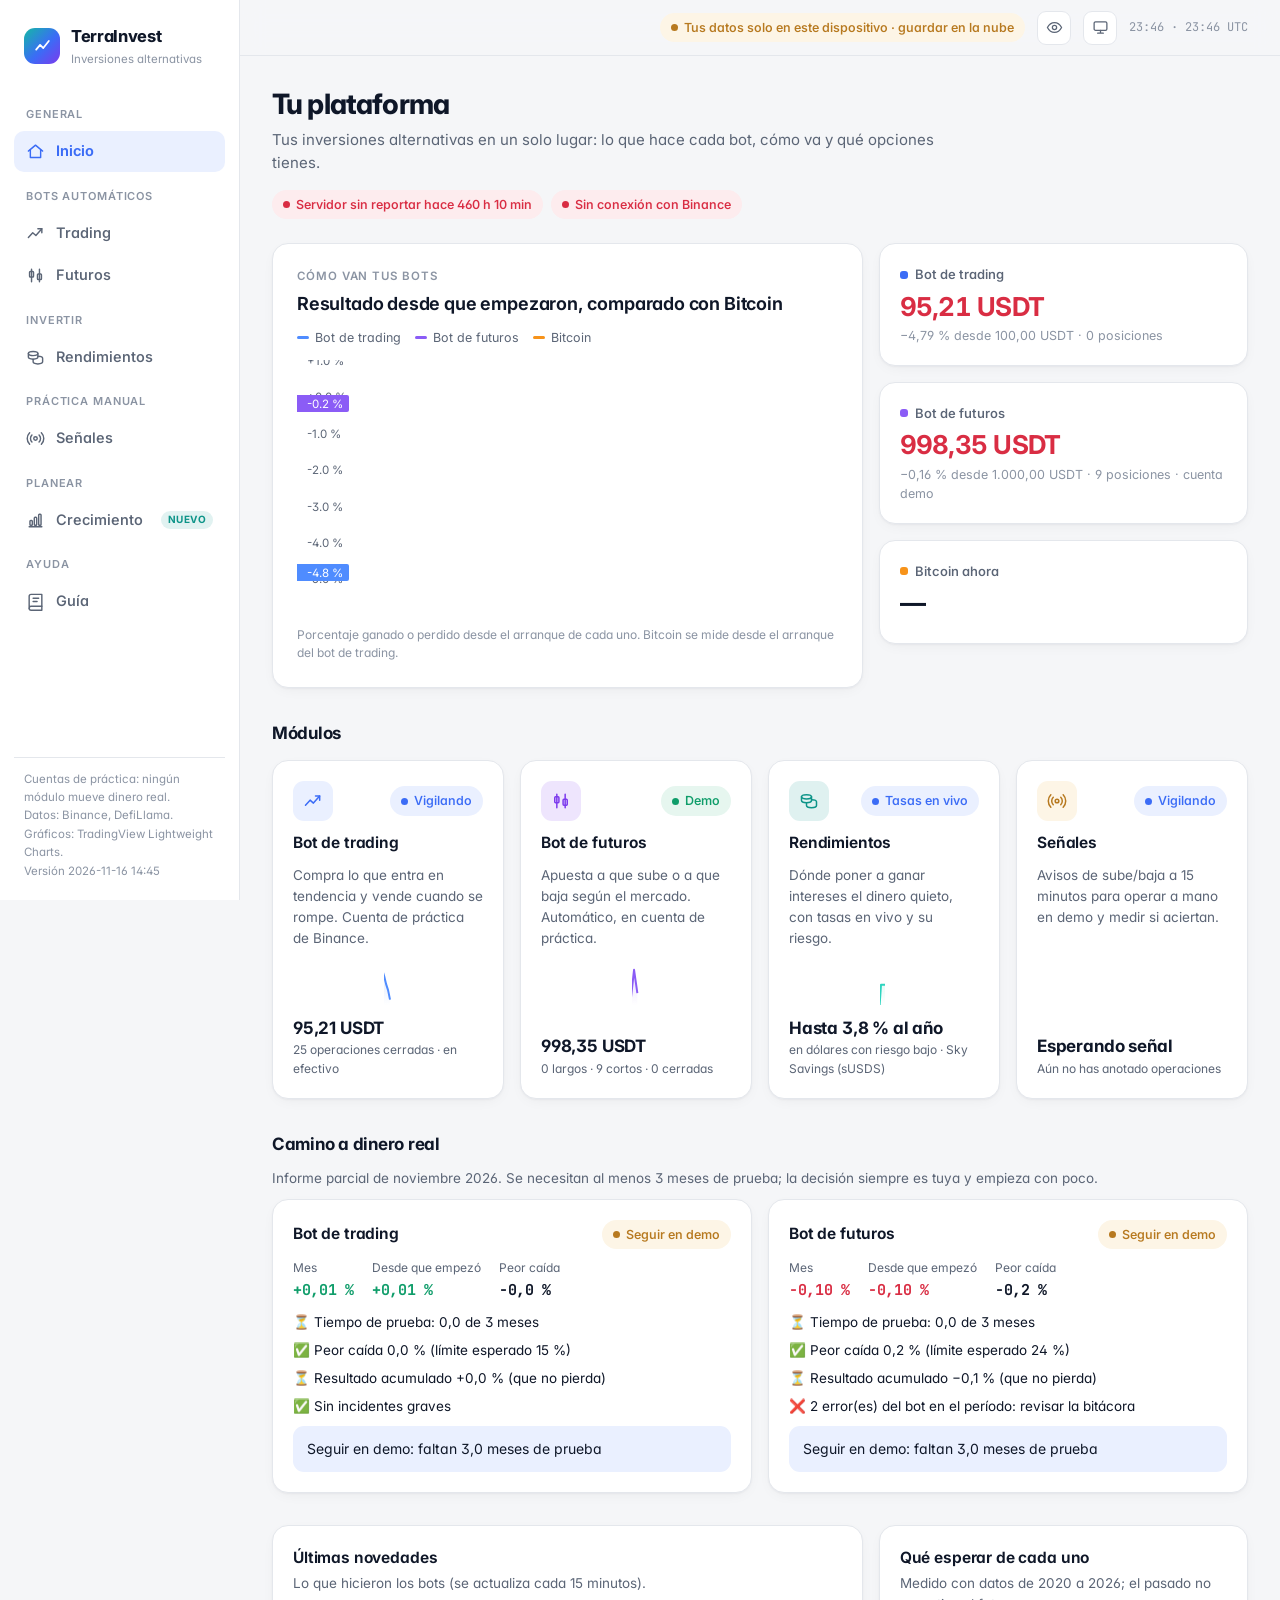
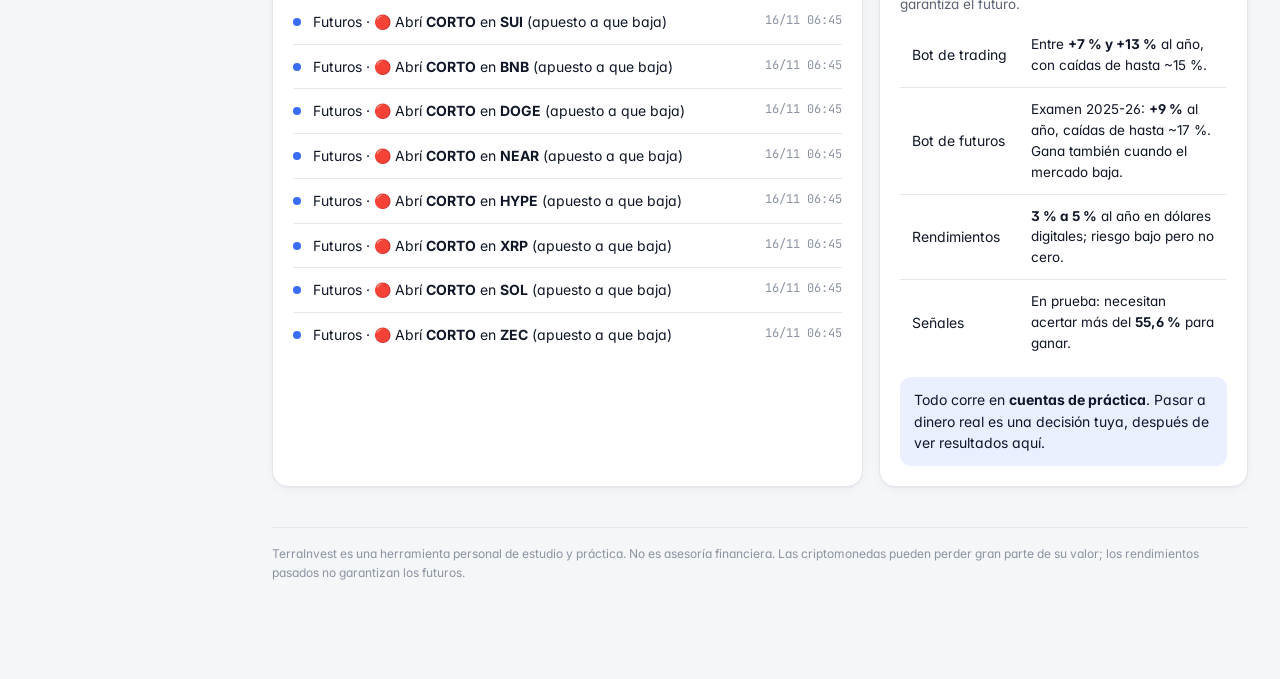
==== commit 1147e154: "Pagina TerraInvest 810f639" ====
--- a/index.html
+++ b/index.html
@@ -246,7 +246,7 @@
 ;
 var qrcode=function(){function i(t,r){function a(t,r){g=function(t){for(var r=new Array(t),e=0;e<t;e+=1){r[e]=new Array(t);for(var n=0;n<t;n+=1)r[e][n]=null}return r}(l=4*u+17),e(0,0),e(l-7,0),e(0,l-7),i(),o(),v(t,r),7<=u&&h(t),null==n&&(n=w(u,f,c)),d(n,r)}var u=t,f=y[r],g=null,l=0,n=null,c=[],s={},e=function(t,r){for(var e=-1;e<=7;e+=1)if(!(t+e<=-1||l<=t+e))for(var n=-1;n<=7;n+=1)r+n<=-1||l<=r+n||(g[t+e][r+n]=0<=e&&e<=6&&(0==n||6==n)||0<=n&&n<=6&&(0==e||6==e)||2<=e&&e<=4&&2<=n&&n<=4)},o=function(){for(var t=8;t<l-8;t+=1)null==g[t][6]&&(g[t][6]=t%2==0);for(var r=8;r<l-8;r+=1)null==g[6][r]&&(g[6][r]=r%2==0)},i=function(){for(var t=B.getPatternPosition(u),r=0;r<t.length;r+=1)for(var e=0;e<t.length;e+=1){var n=t[r],o=t[e];if(null==g[n][o])for(var i=-2;i<=2;i+=1)for(var a=-2;a<=2;a+=1)g[n+i][o+a]=-2==i||2==i||-2==a||2==a||0==i&&0==a}},h=function(t){for(var r=B.getBCHTypeNumber(u),e=0;e<18;e+=1){var n=!t&&1==(r>>e&1);g[Math.floor(e/3)][e%3+l-8-3]=n}for(e=0;e<18;e+=1){n=!t&&1==(r>>e&1);g[e%3+l-8-3][Math.floor(e/3)]=n}},v=function(t,r){for(var e=f<<3|r,n=B.getBCHTypeInfo(e),o=0;o<15;o+=1){var i=!t&&1==(n>>o&1);o<6?g[o][8]=i:o<8?g[o+1][8]=i:g[l-15+o][8]=i}for(o=0;o<15;o+=1){i=!t&&1==(n>>o&1);o<8?g[8][l-o-1]=i:o<9?g[8][15-o-1+1]=i:g[8][15-o-1]=i}g[l-8][8]=!t},d=function(t,r){for(var e=-1,n=l-1,o=7,i=0,a=B.getMaskFunction(r),u=l-1;0<u;u-=2)for(6==u&&(u-=1);;){for(var f=0;f<2;f+=1)if(null==g[n][u-f]){var c=!1;i<t.length&&(c=1==(t[i]>>>o&1)),a(n,u-f)&&(c=!c),g[n][u-f]=c,-1==(o-=1)&&(i+=1,o=7)}if((n+=e)<0||l<=n){n-=e,e=-e;break}}},w=function(t,r,e){for(var n=b.getRSBlocks(t,r),o=M(),i=0;i<e.length;i+=1){var a=e[i];o.put(a.getMode(),4),o.put(a.getLength(),B.getLengthInBits(a.getMode(),t)),a.write(o)}var u=0;for(i=0;i<n.length;i+=1)u+=n[i].dataCount;if(o.getLengthInBits()>8*u)throw"code length overflow. ("+o.getLengthInBits()+">"+8*u+")";for(o.getLengthInBits()+4<=8*u&&o.put(0,4);o.getLengthInBits()%8!=0;)o.putBit(!1);for(;!(o.getLengthInBits()>=8*u||(o.put(236,8),o.getLengthInBits()>=8*u));)o.put(17,8);return function(t,r){for(var e=0,n=0,o=0,i=new Array(r.length),a=new Array(r.length),u=0;u<r.length;u+=1){var f=r[u].dataCount,c=r[u].totalCount-f;n=Math.max(n,f),o=Math.max(o,c),i[u]=new Array(f);for(var g=0;g<i[u].length;g+=1)i[u][g]=255&t.getBuffer()[g+e];e+=f;var l=B.getErrorCorrectPolynomial(c),h=C(i[u],l.getLength()-1).mod(l);a[u]=new Array(l.getLength()-1);for(g=0;g<a[u].length;g+=1){var s=g+h.getLength()-a[u].length;a[u][g]=0<=s?h.getAt(s):0}}var v=0;for(g=0;g<r.length;g+=1)v+=r[g].totalCount;var d=new Array(v),w=0;for(g=0;g<n;g+=1)for(u=0;u<r.length;u+=1)g<i[u].length&&(d[w]=i[u][g],w+=1);for(g=0;g<o;g+=1)for(u=0;u<r.length;u+=1)g<a[u].length&&(d[w]=a[u][g],w+=1);return d}(o,n)};s.addData=function(t,r){var e=null;switch(r=r||"Byte"){case"Numeric":e=x(t);break;case"Alphanumeric":e=m(t);break;case"Byte":e=L(t);break;case"Kanji":e=D(t);break;default:throw"mode:"+r}c.push(e),n=null},s.isDark=function(t,r){if(t<0||l<=t||r<0||l<=r)throw t+","+r;return g[t][r]},s.getModuleCount=function(){return l},s.make=function(){if(u<1){for(var t=1;t<40;t++){for(var r=b.getRSBlocks(t,f),e=M(),n=0;n<c.length;n++){var o=c[n];e.put(o.getMode(),4),e.put(o.getLength(),B.getLengthInBits(o.getMode(),t)),o.write(e)}var i=0;for(n=0;n<r.length;n++)i+=r[n].dataCount;if(e.getLengthInBits()<=8*i)break}u=t}a(!1,function(){for(var t=0,r=0,e=0;e<8;e+=1){a(!0,e);var n=B.getLostPoint(s);(0==e||n<t)&&(t=n,r=e)}return r}())},s.createTableTag=function(t,r){t=t||2;var e="";e+='<table style="',e+=" border-width: 0px; border-style: none;",e+=" border-collapse: collapse;",e+=" padding: 0px; margin: "+(r=void 0===r?4*t:r)+"px;",e+='">',e+="<tbody>";for(var n=0;n<s.getModuleCount();n+=1){e+="<tr>";for(var o=0;o<s.getModuleCount();o+=1)e+='<td style="',e+=" border-width: 0px; border-style: none;",e+=" border-collapse: collapse;",e+=" padding: 0px; margin: 0px;",e+=" width: "+t+"px;",e+=" height: "+t+"px;",e+=" background-color: ",e+=s.isDark(n,o)?"#000000":"#ffffff",e+=";",e+='"/>';e+="</tr>"}return e+="</tbody>",e+="</table>"},s.createSvgTag=function(t,r,e,n){var o={};"object"==typeof t&&(t=(o=t).cellSize,r=o.margin,e=o.alt,n=o.title),t=t||2,r=void 0===r?4*t:r,(e="string"==typeof e?{text:e}:e||{}).text=e.text||null,e.id=e.text?e.id||"qrcode-description":null,(n="string"==typeof n?{text:n}:n||{}).text=n.text||null,n.id=n.text?n.id||"qrcode-title":null;var i,a,u,f,c=s.getModuleCount()*t+2*r,g="";for(f="l"+t+",0 0,"+t+" -"+t+",0 0,-"+t+"z ",g+='<svg version="1.1" xmlns="http://www.w3.org/2000/svg"',g+=o.scalable?"":' width="'+c+'px" height="'+c+'px"',g+=' viewBox="0 0 '+c+" "+c+'" ',g+=' preserveAspectRatio="xMinYMin meet"',g+=n.text||e.text?' role="img" aria-labelledby="'+p([n.id,e.id].join(" ").trim())+'"':"",g+=">",g+=n.text?'<title id="'+p(n.id)+'">'+p(n.text)+"</title>":"",g+=e.text?'<description id="'+p(e.id)+'">'+p(e.text)+"</description>":"",g+='<rect width="100%" height="100%" fill="white" cx="0" cy="0"/>',g+='<path d="',a=0;a<s.getModuleCount();a+=1)for(u=a*t+r,i=0;i<s.getModuleCount();i+=1)s.isDark(a,i)&&(g+="M"+(i*t+r)+","+u+f);return g+='" stroke="transparent" fill="black"/>',g+="</svg>"},s.createDataURL=function(o,t){o=o||2,t=void 0===t?4*o:t;var r=s.getModuleCount()*o+2*t,i=t,a=r-t;return I(r,r,function(t,r){if(i<=t&&t<a&&i<=r&&r<a){var e=Math.floor((t-i)/o),n=Math.floor((r-i)/o);return s.isDark(n,e)?0:1}return 1})},s.createImgTag=function(t,r,e){t=t||2,r=void 0===r?4*t:r;var n=s.getModuleCount()*t+2*r,o="";return o+="<img",o+=' src="',o+=s.createDataURL(t,r),o+='"',o+=' width="',o+=n,o+='"',o+=' height="',o+=n,o+='"',e&&(o+=' alt="',o+=p(e),o+='"'),o+="/>"};var p=function(t){for(var r="",e=0;e<t.length;e+=1){var n=t.charAt(e);switch(n){case"<":r+="&lt;";break;case">":r+="&gt;";break;case"&":r+="&amp;";break;case'"':r+="&quot;";break;default:r+=n}}return r};return s.createASCII=function(t,r){if((t=t||1)<2)return function(t){t=void 0===t?2:t;var r,e,n,o,i,a=1*s.getModuleCount()+2*t,u=t,f=a-t,c={"██":"█","█ ":"▀"," █":"▄","  ":" "},g={"██":"▀","█ ":"▀"," █":" ","  ":" "},l="";for(r=0;r<a;r+=2){for(n=Math.floor((r-u)/1),o=Math.floor((r+1-u)/1),e=0;e<a;e+=1)i="█",u<=e&&e<f&&u<=r&&r<f&&s.isDark(n,Math.floor((e-u)/1))&&(i=" "),u<=e&&e<f&&u<=r+1&&r+1<f&&s.isDark(o,Math.floor((e-u)/1))?i+=" ":i+="█",l+=t<1&&f<=r+1?g[i]:c[i];l+="\n"}return a%2&&0<t?l.substring(0,l.length-a-1)+Array(1+a).join("▀"):l.substring(0,l.length-1)}(r);t-=1,r=void 0===r?2*t:r;var e,n,o,i,a=s.getModuleCount()*t+2*r,u=r,f=a-r,c=Array(t+1).join("██"),g=Array(t+1).join("  "),l="",h="";for(e=0;e<a;e+=1){for(o=Math.floor((e-u)/t),h="",n=0;n<a;n+=1)i=1,u<=n&&n<f&&u<=e&&e<f&&s.isDark(o,Math.floor((n-u)/t))&&(i=0),h+=i?c:g;for(o=0;o<t;o+=1)l+=h+"\n"}return l.substring(0,l.length-1)},s.renderTo2dContext=function(t,r){r=r||2;for(var e=s.getModuleCount(),n=0;n<e;n++)for(var o=0;o<e;o++)t.fillStyle=s.isDark(n,o)?"black":"white",t.fillRect(n*r,o*r,r,r)},s}i.stringToBytes=(i.stringToBytesFuncs={default:function(t){for(var r=[],e=0;e<t.length;e+=1){var n=t.charCodeAt(e);r.push(255&n)}return r}}).default,i.createStringToBytes=function(u,f){var i=function(){function t(){var t=r.read();if(-1==t)throw"eof";return t}for(var r=S(u),e=0,n={};;){var o=r.read();if(-1==o)break;var i=t(),a=t()<<8|t();n[String.fromCharCode(o<<8|i)]=a,e+=1}if(e!=f)throw e+" != "+f;return n}(),a="?".charCodeAt(0);return function(t){for(var r=[],e=0;e<t.length;e+=1){var n=t.charCodeAt(e);if(n<128)r.push(n);else{var o=i[t.charAt(e)];"number"==typeof o?(255&o)==o?r.push(o):(r.push(o>>>8),r.push(255&o)):r.push(a)}}return r}};var r,t,a=1,u=2,o=4,f=8,y={L:1,M:0,Q:3,H:2},e=0,n=1,c=2,g=3,l=4,h=5,s=6,v=7,B=(r=[[],[6,18],[6,22],[6,26],[6,30],[6,34],[6,22,38],[6,24,42],[6,26,46],[6,28,50],[6,30,54],[6,32,58],[6,34,62],[6,26,46,66],[6,26,48,70],[6,26,50,74],[6,30,54,78],[6,30,56,82],[6,30,58,86],[6,34,62,90],[6,28,50,72,94],[6,26,50,74,98],[6,30,54,78,102],[6,28,54,80,106],[6,32,58,84,110],[6,30,58,86,114],[6,34,62,90,118],[6,26,50,74,98,122],[6,30,54,78,102,126],[6,26,52,78,104,130],[6,30,56,82,108,134],[6,34,60,86,112,138],[6,30,58,86,114,142],[6,34,62,90,118,146],[6,30,54,78,102,126,150],[6,24,50,76,102,128,154],[6,28,54,80,106,132,158],[6,32,58,84,110,136,162],[6,26,54,82,110,138,166],[6,30,58,86,114,142,170]],(t={}).getBCHTypeInfo=function(t){for(var r=t<<10;0<=d(r)-d(1335);)r^=1335<<d(r)-d(1335);return 21522^(t<<10|r)},t.getBCHTypeNumber=function(t){for(var r=t<<12;0<=d(r)-d(7973);)r^=7973<<d(r)-d(7973);return t<<12|r},t.getPatternPosition=function(t){return r[t-1]},t.getMaskFunction=function(t){switch(t){case e:return function(t,r){return(t+r)%2==0};case n:return function(t,r){return t%2==0};case c:return function(t,r){return r%3==0};case g:return function(t,r){return(t+r)%3==0};case l:return function(t,r){return(Math.floor(t/2)+Math.floor(r/3))%2==0};case h:return function(t,r){return t*r%2+t*r%3==0};case s:return function(t,r){return(t*r%2+t*r%3)%2==0};case v:return function(t,r){return(t*r%3+(t+r)%2)%2==0};default:throw"bad maskPattern:"+t}},t.getErrorCorrectPolynomial=function(t){for(var r=C([1],0),e=0;e<t;e+=1)r=r.multiply(C([1,w.gexp(e)],0));return r},t.getLengthInBits=function(t,r){if(1<=r&&r<10)switch(t){case a:return 10;case u:return 9;case o:case f:return 8;default:throw"mode:"+t}else if(r<27)switch(t){case a:return 12;case u:return 11;case o:return 16;case f:return 10;default:throw"mode:"+t}else{if(!(r<41))throw"type:"+r;switch(t){case a:return 14;case u:return 13;case o:return 16;case f:return 12;default:throw"mode:"+t}}},t.getLostPoint=function(t){for(var r=t.getModuleCount(),e=0,n=0;n<r;n+=1)for(var o=0;o<r;o+=1){for(var i=0,a=t.isDark(n,o),u=-1;u<=1;u+=1)if(!(n+u<0||r<=n+u))for(var f=-1;f<=1;f+=1)o+f<0||r<=o+f||0==u&&0==f||a==t.isDark(n+u,o+f)&&(i+=1);5<i&&(e+=3+i-5)}for(n=0;n<r-1;n+=1)for(o=0;o<r-1;o+=1){var c=0;t.isDark(n,o)&&(c+=1),t.isDark(n+1,o)&&(c+=1),t.isDark(n,o+1)&&(c+=1),t.isDark(n+1,o+1)&&(c+=1),0!=c&&4!=c||(e+=3)}for(n=0;n<r;n+=1)for(o=0;o<r-6;o+=1)t.isDark(n,o)&&!t.isDark(n,o+1)&&t.isDark(n,o+2)&&t.isDark(n,o+3)&&t.isDark(n,o+4)&&!t.isDark(n,o+5)&&t.isDark(n,o+6)&&(e+=40);for(o=0;o<r;o+=1)for(n=0;n<r-6;n+=1)t.isDark(n,o)&&!t.isDark(n+1,o)&&t.isDark(n+2,o)&&t.isDark(n+3,o)&&t.isDark(n+4,o)&&!t.isDark(n+5,o)&&t.isDark(n+6,o)&&(e+=40);var g=0;for(o=0;o<r;o+=1)for(n=0;n<r;n+=1)t.isDark(n,o)&&(g+=1);return e+=Math.abs(100*g/r/r-50)/5*10},t);function d(t){for(var r=0;0!=t;)r+=1,t>>>=1;return r}var w=function(){for(var r=new Array(256),e=new Array(256),t=0;t<8;t+=1)r[t]=1<<t;for(t=8;t<256;t+=1)r[t]=r[t-4]^r[t-5]^r[t-6]^r[t-8];for(t=0;t<255;t+=1)e[r[t]]=t;var n={glog:function(t){if(t<1)throw"glog("+t+")";return e[t]},gexp:function(t){for(;t<0;)t+=255;for(;256<=t;)t-=255;return r[t]}};return n}();function C(n,o){if(void 0===n.length)throw n.length+"/"+o;var r=function(){for(var t=0;t<n.length&&0==n[t];)t+=1;for(var r=new Array(n.length-t+o),e=0;e<n.length-t;e+=1)r[e]=n[e+t];return r}(),i={getAt:function(t){return r[t]},getLength:function(){return r.length},multiply:function(t){for(var r=new Array(i.getLength()+t.getLength()-1),e=0;e<i.getLength();e+=1)for(var n=0;n<t.getLength();n+=1)r[e+n]^=w.gexp(w.glog(i.getAt(e))+w.glog(t.getAt(n)));return C(r,0)},mod:function(t){if(i.getLength()-t.getLength()<0)return i;for(var r=w.glog(i.getAt(0))-w.glog(t.getAt(0)),e=new Array(i.getLength()),n=0;n<i.getLength();n+=1)e[n]=i.getAt(n);for(n=0;n<t.getLength();n+=1)e[n]^=w.gexp(w.glog(t.getAt(n))+r);return C(e,0).mod(t)}};return i}function p(){var e=[],o={writeByte:function(t){e.push(255&t)},writeShort:function(t){o.writeByte(t),o.writeByte(t>>>8)},writeBytes:function(t,r,e){r=r||0,e=e||t.length;for(var n=0;n<e;n+=1)o.writeByte(t[n+r])},writeString:function(t){for(var r=0;r<t.length;r+=1)o.writeByte(t.charCodeAt(r))},toByteArray:function(){return e},toString:function(){var t="";t+="[";for(var r=0;r<e.length;r+=1)0<r&&(t+=","),t+=e[r];return t+="]"}};return o}var k,A,b=(k=[[1,26,19],[1,26,16],[1,26,13],[1,26,9],[1,44,34],[1,44,28],[1,44,22],[1,44,16],[1,70,55],[1,70,44],[2,35,17],[2,35,13],[1,100,80],[2,50,32],[2,50,24],[4,25,9],[1,134,108],[2,67,43],[2,33,15,2,34,16],[2,33,11,2,34,12],[2,86,68],[4,43,27],[4,43,19],[4,43,15],[2,98,78],[4,49,31],[2,32,14,4,33,15],[4,39,13,1,40,14],[2,121,97],[2,60,38,2,61,39],[4,40,18,2,41,19],[4,40,14,2,41,15],[2,146,116],[3,58,36,2,59,37],[4,36,16,4,37,17],[4,36,12,4,37,13],[2,86,68,2,87,69],[4,69,43,1,70,44],[6,43,19,2,44,20],[6,43,15,2,44,16],[4,101,81],[1,80,50,4,81,51],[4,50,22,4,51,23],[3,36,12,8,37,13],[2,116,92,2,117,93],[6,58,36,2,59,37],[4,46,20,6,47,21],[7,42,14,4,43,15],[4,133,107],[8,59,37,1,60,38],[8,44,20,4,45,21],[12,33,11,4,34,12],[3,145,115,1,146,116],[4,64,40,5,65,41],[11,36,16,5,37,17],[11,36,12,5,37,13],[5,109,87,1,110,88],[5,65,41,5,66,42],[5,54,24,7,55,25],[11,36,12,7,37,13],[5,122,98,1,123,99],[7,73,45,3,74,46],[15,43,19,2,44,20],[3,45,15,13,46,16],[1,135,107,5,136,108],[10,74,46,1,75,47],[1,50,22,15,51,23],[2,42,14,17,43,15],[5,150,120,1,151,121],[9,69,43,4,70,44],[17,50,22,1,51,23],[2,42,14,19,43,15],[3,141,113,4,142,114],[3,70,44,11,71,45],[17,47,21,4,48,22],[9,39,13,16,40,14],[3,135,107,5,136,108],[3,67,41,13,68,42],[15,54,24,5,55,25],[15,43,15,10,44,16],[4,144,116,4,145,117],[17,68,42],[17,50,22,6,51,23],[19,46,16,6,47,17],[2,139,111,7,140,112],[17,74,46],[7,54,24,16,55,25],[34,37,13],[4,151,121,5,152,122],[4,75,47,14,76,48],[11,54,24,14,55,25],[16,45,15,14,46,16],[6,147,117,4,148,118],[6,73,45,14,74,46],[11,54,24,16,55,25],[30,46,16,2,47,17],[8,132,106,4,133,107],[8,75,47,13,76,48],[7,54,24,22,55,25],[22,45,15,13,46,16],[10,142,114,2,143,115],[19,74,46,4,75,47],[28,50,22,6,51,23],[33,46,16,4,47,17],[8,152,122,4,153,123],[22,73,45,3,74,46],[8,53,23,26,54,24],[12,45,15,28,46,16],[3,147,117,10,148,118],[3,73,45,23,74,46],[4,54,24,31,55,25],[11,45,15,31,46,16],[7,146,116,7,147,117],[21,73,45,7,74,46],[1,53,23,37,54,24],[19,45,15,26,46,16],[5,145,115,10,146,116],[19,75,47,10,76,48],[15,54,24,25,55,25],[23,45,15,25,46,16],[13,145,115,3,146,116],[2,74,46,29,75,47],[42,54,24,1,55,25],[23,45,15,28,46,16],[17,145,115],[10,74,46,23,75,47],[10,54,24,35,55,25],[19,45,15,35,46,16],[17,145,115,1,146,116],[14,74,46,21,75,47],[29,54,24,19,55,25],[11,45,15,46,46,16],[13,145,115,6,146,116],[14,74,46,23,75,47],[44,54,24,7,55,25],[59,46,16,1,47,17],[12,151,121,7,152,122],[12,75,47,26,76,48],[39,54,24,14,55,25],[22,45,15,41,46,16],[6,151,121,14,152,122],[6,75,47,34,76,48],[46,54,24,10,55,25],[2,45,15,64,46,16],[17,152,122,4,153,123],[29,74,46,14,75,47],[49,54,24,10,55,25],[24,45,15,46,46,16],[4,152,122,18,153,123],[13,74,46,32,75,47],[48,54,24,14,55,25],[42,45,15,32,46,16],[20,147,117,4,148,118],[40,75,47,7,76,48],[43,54,24,22,55,25],[10,45,15,67,46,16],[19,148,118,6,149,119],[18,75,47,31,76,48],[34,54,24,34,55,25],[20,45,15,61,46,16]],(A={}).getRSBlocks=function(t,r){var e=function(t,r){switch(r){case y.L:return k[4*(t-1)+0];case y.M:return k[4*(t-1)+1];case y.Q:return k[4*(t-1)+2];case y.H:return k[4*(t-1)+3];default:return}}(t,r);if(void 0===e)throw"bad rs block @ typeNumber:"+t+"/errorCorrectionLevel:"+r;for(var n,o,i=e.length/3,a=[],u=0;u<i;u+=1)for(var f=e[3*u+0],c=e[3*u+1],g=e[3*u+2],l=0;l<f;l+=1)a.push((n=g,o=void 0,(o={}).totalCount=c,o.dataCount=n,o));return a},A),M=function(){var e=[],n=0,o={getBuffer:function(){return e},getAt:function(t){var r=Math.floor(t/8);return 1==(e[r]>>>7-t%8&1)},put:function(t,r){for(var e=0;e<r;e+=1)o.putBit(1==(t>>>r-e-1&1))},getLengthInBits:function(){return n},putBit:function(t){var r=Math.floor(n/8);e.length<=r&&e.push(0),t&&(e[r]|=128>>>n%8),n+=1}};return o},x=function(t){var r=a,n=t,e={getMode:function(){return r},getLength:function(t){return n.length},write:function(t){for(var r=n,e=0;e+2<r.length;)t.put(o(r.substring(e,e+3)),10),e+=3;e<r.length&&(r.length-e==1?t.put(o(r.substring(e,e+1)),4):r.length-e==2&&t.put(o(r.substring(e,e+2)),7))}},o=function(t){for(var r=0,e=0;e<t.length;e+=1)r=10*r+i(t.charAt(e));return r},i=function(t){if("0"<=t&&t<="9")return t.charCodeAt(0)-"0".charCodeAt(0);throw"illegal char :"+t};return e},m=function(t){var r=u,n=t,e={getMode:function(){return r},getLength:function(t){return n.length},write:function(t){for(var r=n,e=0;e+1<r.length;)t.put(45*o(r.charAt(e))+o(r.charAt(e+1)),11),e+=2;e<r.length&&t.put(o(r.charAt(e)),6)}},o=function(t){if("0"<=t&&t<="9")return t.charCodeAt(0)-"0".charCodeAt(0);if("A"<=t&&t<="Z")return t.charCodeAt(0)-"A".charCodeAt(0)+10;switch(t){case" ":return 36;case"$":return 37;case"%":return 38;case"*":return 39;case"+":return 40;case"-":return 41;case".":return 42;case"/":return 43;case":":return 44;default:throw"illegal char :"+t}};return e},L=function(t){var r=o,e=i.stringToBytes(t),n={getMode:function(){return r},getLength:function(t){return e.length},write:function(t){for(var r=0;r<e.length;r+=1)t.put(e[r],8)}};return n},D=function(t){var r=f,e=i.stringToBytesFuncs.SJIS;if(!e)throw"sjis not supported.";!function(){var t=e("友");if(2!=t.length||38726!=(t[0]<<8|t[1]))throw"sjis not supported."}();var o=e(t),n={getMode:function(){return r},getLength:function(t){return~~(o.length/2)},write:function(t){for(var r=o,e=0;e+1<r.length;){var n=(255&r[e])<<8|255&r[e+1];if(33088<=n&&n<=40956)n-=33088;else{if(!(57408<=n&&n<=60351))throw"illegal char at "+(e+1)+"/"+n;n-=49472}n=192*(n>>>8&255)+(255&n),t.put(n,13),e+=2}if(e<r.length)throw"illegal char at "+(e+1)}};return n},S=function(t){var e=t,n=0,o=0,i=0,r={read:function(){for(;i<8;){if(n>=e.length){if(0==i)return-1;throw"unexpected end of file./"+i}var t=e.charAt(n);if(n+=1,"="==t)return i=0,-1;t.match(/^\s$/)||(o=o<<6|a(t.charCodeAt(0)),i+=6)}var r=o>>>i-8&255;return i-=8,r}},a=function(t){if(65<=t&&t<=90)return t-65;if(97<=t&&t<=122)return t-97+26;if(48<=t&&t<=57)return t-48+52;if(43==t)return 62;if(47==t)return 63;throw"c:"+t};return r},I=function(t,r,e){for(var n=function(t,r){var n=t,o=r,l=new Array(t*r),e={setPixel:function(t,r,e){l[r*n+t]=e},write:function(t){t.writeString("GIF87a"),t.writeShort(n),t.writeShort(o),t.writeByte(128),t.writeByte(0),t.writeByte(0),t.writeByte(0),t.writeByte(0),t.writeByte(0),t.writeByte(255),t.writeByte(255),t.writeByte(255),t.writeString(","),t.writeShort(0),t.writeShort(0),t.writeShort(n),t.writeShort(o),t.writeByte(0);var r=i(2);t.writeByte(2);for(var e=0;255<r.length-e;)t.writeByte(255),t.writeBytes(r,e,255),e+=255;t.writeByte(r.length-e),t.writeBytes(r,e,r.length-e),t.writeByte(0),t.writeString(";")}},i=function(t){for(var r=1<<t,e=1+(1<<t),n=t+1,o=h(),i=0;i<r;i+=1)o.add(String.fromCharCode(i));o.add(String.fromCharCode(r)),o.add(String.fromCharCode(e));var a=p(),u=function(t){var e=t,n=0,o=0,r={write:function(t,r){if(t>>>r!=0)throw"length over";for(;8<=n+r;)e.writeByte(255&(t<<n|o)),r-=8-n,t>>>=8-n,n=o=0;o|=t<<n,n+=r},flush:function(){0<n&&e.writeByte(o)}};return r}(a);u.write(r,n);var f=0,c=String.fromCharCode(l[f]);for(f+=1;f<l.length;){var g=String.fromCharCode(l[f]);f+=1,o.contains(c+g)?c+=g:(u.write(o.indexOf(c),n),o.size()<4095&&(o.size()==1<<n&&(n+=1),o.add(c+g)),c=g)}return u.write(o.indexOf(c),n),u.write(e,n),u.flush(),a.toByteArray()},h=function(){var r={},e=0,n={add:function(t){if(n.contains(t))throw"dup key:"+t;r[t]=e,e+=1},size:function(){return e},indexOf:function(t){return r[t]},contains:function(t){return void 0!==r[t]}};return n};return e}(t,r),o=0;o<r;o+=1)for(var i=0;i<t;i+=1)n.setPixel(i,o,e(i,o));var a=p();n.write(a);for(var u=function(){function e(t){a+=String.fromCharCode(r(63&t))}var n=0,o=0,i=0,a="",t={},r=function(t){if(t<0);else{if(t<26)return 65+t;if(t<52)return t-26+97;if(t<62)return t-52+48;if(62==t)return 43;if(63==t)return 47}throw"n:"+t};return t.writeByte=function(t){for(n=n<<8|255&t,o+=8,i+=1;6<=o;)e(n>>>o-6),o-=6},t.flush=function(){if(0<o&&(e(n<<6-o),o=n=0),i%3!=0)for(var t=3-i%3,r=0;r<t;r+=1)a+="="},t.toString=function(){return a},t}(),f=a.toByteArray(),c=0;c<f.length;c+=1)u.writeByte(f[c]);return u.flush(),"data:image/gif;base64,"+u};return i}();qrcode.stringToBytesFuncs["UTF-8"]=function(t){return function(t){for(var r=[],e=0;e<t.length;e++){var n=t.charCodeAt(e);n<128?r.push(n):n<2048?r.push(192|n>>6,128|63&n):n<55296||57344<=n?r.push(224|n>>12,128|n>>6&63,128|63&n):(e++,n=65536+((1023&n)<<10|1023&t.charCodeAt(e)),r.push(240|n>>18,128|n>>12&63,128|n>>6&63,128|63&n))}return r}(t)},function(t){"function"==typeof define&&define.amd?define([],t):"object"==typeof exports&&(module.exports=t())}(function(){return qrcode});</script>
 <script>
-const DATOS = {"generado":"2026-11-16T14:35","rendimientos":{"actualizado":1794857740211,"opciones":[{"id":"binance_earn","nombre":"Binance Simple Earn · USDT flexible","tipo":"Ahorro en dólares","moneda":"USD","riesgo":2,"acceso":"Fácil: en la app de Binance","liquidez":"Inmediata","como":"Binance presta tus USDT a quienes operan con margen y te paga intereses cada día. Retiras cuando quieras.","cuidado":"Tu dinero queda en Binance: si Binance tuviera un problema, lo tendrías tú también.","fijo":{"apy":0.022312137028,"extra":0.08,"extra_hasta":1000.0,"fecha":"hoy","fuente":"https://www.binance.com/en/support/announcement/detail/0aa1414ad5f94c3ba1728a2bdace2b2b"},"apy":0.022312137028,"media30":0.022312137028,"serie":[],"fecha":"hoy (en vivo)","fuente":"Binance (en vivo)"},{"id":"d8c4eff5-c8a9-46fc-a888-057c4c668e72","nombre":"Sky Savings (sUSDS)","tipo":"Ahorro en dólares","moneda":"USD","riesgo":2,"acceso":"Medio: necesitas una billetera propia","liquidez":"Inmediata","como":"El antiguo MakerDAO paga una tasa por guardar su dólar digital (USDS). La tasa la fija el protocolo.","cuidado":"Riesgo de programa (contrato inteligente) y de que el dólar digital pierda su paridad.","apy":0.038,"media30":0.038,"tvl":3671520853,"serie":[["2025-11",0.045],["2025-12",0.04],["2026-01",0.04],["2026-02",0.04],["2026-03",0.0375],["2026-04",0.0365],["2026-05",0.036],["2026-06",0.036],["2026-07",0.0352],["2026-08",0.0352],["2026-09",0.036],["2026-10",0.038],["2026-11",0.038]],"fecha":"2026-11-16","fuente":"DefiLlama"},{"id":"ac61ee82-2fe4-4f9b-a9cd-7fb33f598859","nombre":"Bonos del Tesoro de EE. UU. tokenizados (Ondo USDY)","tipo":"Bonos del Tesoro","moneda":"USD","riesgo":2,"acceso":"Difícil: verificación de identidad en Ondo","liquidez":"Días","como":"Un token respaldado por bonos del Tesoro de EE. UU. de corto plazo. Rinde lo que pagan esos bonos, menos comisiones.","cuidado":"Exige verificación y no es para residentes de EE. UU. Depende del emisor.","apy":0.0375,"media30":0.03738,"tvl":1286000715,"serie":[["2026-01",0.037],["2026-02",0.0356],["2026-03",0.0355],["2026-04",0.0355],["2026-05",0.0355],["2026-06",0.0355],["2026-07",0.0355],["2026-08",0.0355],["2026-09",0.036],["2026-10",0.0375],["2026-11",0.0375]],"fecha":"2026-11-16","fuente":"DefiLlama"},{"id":"f981a304-bb6c-45b8-b0c5-fd2f515ad23a","nombre":"Prestar USDT en Aave","tipo":"Préstamo en DeFi","moneda":"USD","riesgo":3,"acceso":"Medio: necesitas una billetera propia","liquidez":"Casi inmediata","como":"Prestas USDT en el mayor mercado de préstamos descentralizado; los que piden prestado dejan garantía.","cuidado":"La tasa sube y baja con la demanda. Riesgo de programa y de liquidaciones en caídas fuertes.","apy":0.0316907,"media30":0.038675216666666665,"tvl":402424783,"serie":[["2025-11",0.03081],["2025-12",0.03262],["2026-01",0.0262],["2026-02",0.02002],["2026-03",0.01969],["2026-04",0.04155],["2026-05",0.02477],["2026-06",0.02238],["2026-07",0.02671],["2026-08",0.03345],["2026-09",0.03665],["2026-10",0.04641],["2026-11",0.03169]],"fecha":"2026-11-16","fuente":"DefiLlama"},{"id":"43641cf5-a92e-416b-bce9-27113d3c0db6","nombre":"Préstamos a instituciones (Maple · USDC)","tipo":"Crédito","moneda":"USD","riesgo":4,"acceso":"Medio: billetera propia","liquidez":"Días a semanas","como":"Prestas a empresas del mundo cripto con garantía. Paga más porque hay riesgo de que alguien no pague.","cuidado":"Riesgo de crédito: en 2022 varios prestatarios de este tipo quebraron.","apy":0.052440600000000004,"media30":0.05124389333333333,"tvl":2240073576,"serie":[["2025-11",0.06825],["2025-12",0.06445],["2026-01",0.05414],["2026-02",0.04556],["2026-03",0.04488],["2026-04",0.0482],["2026-05",0.04652],["2026-06",0.05133],["2026-07",0.05147],["2026-08",0.05043],["2026-09",0.05142],["2026-10",0.05095],["2026-11",0.05244]],"fecha":"2026-11-16","fuente":"DefiLlama"},{"id":"66985a81-9c51-46ca-9977-42b4fe7bc6df","nombre":"Dólar sintético de Ethena (sUSDe)","tipo":"Estrategia neutral","moneda":"USD","riesgo":4,"acceso":"Medio: billetera propia","liquidez":"7 días","como":"Hace por ti la estrategia neutral de futuros a gran escala y reparte la financiación que cobra.","cuidado":"Si la financiación se vuelve negativa por mucho tiempo, el rendimiento cae y el dólar sintético puede perder valor.","apy":0.053022900000000005,"media30":0.050677226666666665,"tvl":1184887879,"serie":[["2025-11",0.0469],["2025-12",0.0423],["2026-01",0.04567],["2026-02",0.03548],["2026-03",0.03555],["2026-04",0.05454],["2026-05",0.03783],["2026-06",0.03842],["2026-07",0.03971],["2026-08",0.04801],["2026-09",0.05248],["2026-10",0.05057],["2026-11",0.05302]],"fecha":"2026-11-16","fuente":"DefiLlama"},{"id":"80b8bf92-b953-4c20-98ea-c9653ef2bb98","nombre":"Staking de ETH en Binance (WBETH)","tipo":"Staking","moneda":"ETH","riesgo":3,"acceso":"Fácil: en la app de Binance","liquidez":"Inmediata (se vende el token)","como":"Tus ETH ayudan a validar la red Ethereum y la red te paga en más ETH.","cuidado":"Ganas en ETH: si ETH baja 30 %, el interés no lo compensa. Solo si ya quieres tener ETH.","apy":0.022359900000000002,"media30":0.024459136666666666,"tvl":6674969992,"serie":[["2025-11",0.02596],["2025-12",0.02563],["2026-01",0.02671],["2026-02",0.02596],["2026-03",0.02507],["2026-04",0.02627],["2026-05",0.02406],["2026-06",0.02451],["2026-07",0.02394],["2026-08",0.02216],["2026-09",0.02274],["2026-10",0.047],["2026-11",0.02236]],"fecha":"2026-11-16","fuente":"DefiLlama"},{"id":"9e709e57-84eb-496b-82ce-2e8f6a17db1b","nombre":"Staking de SOL en Binance (BNSOL)","tipo":"Staking","moneda":"SOL","riesgo":3,"acceso":"Fácil: en la app de Binance","liquidez":"Inmediata (se vende el token)","como":"Igual que con ETH, pero en la red Solana, que paga más.","cuidado":"Ganas en SOL, que sube y baja mucho más que ETH.","apy":0.0462047,"media30":0.04542176333333334,"tvl":739584136,"serie":[["2025-11",0.05717],["2025-12",0.05338],["2026-01",0.05395],["2026-02",0.05561],["2026-03",0.05337],["2026-04",0.05197],["2026-05",0.05206],["2026-06",0.0504],["2026-07",0.04785],["2026-08",0.04595],["2026-09",0.04521],["2026-10",0.04548],["2026-11",0.0462]],"fecha":"2026-11-16","fuente":"DefiLlama"},{"id":"carry_btc","nombre":"Neutral con futuros de BTC","tipo":"Estrategia neutral","moneda":"USD","riesgo":3,"acceso":"Medio: dos billeteras en Binance","liquidez":"Inmediata","como":"Compras BTC y vendes el mismo monto en futuros. No ganas ni pierdes con el precio; cobras la financiación cada 8 horas.","cuidado":"La mitad del capital queda como garantía; cuando la financiación es negativa, pagas. Comisiones ~0,3 % por armar y desarmar.","apy":0.010272925,"media30":0.03694523916666667,"serie":[["2025-12",0.03201],["2026-01",0.02694],["2026-02",-0.00413],["2026-03",-0.00544],["2026-04",-0.01078],["2026-05",0.01362],["2026-06",0.01235],["2026-07",0.0333],["2026-08",0.0364],["2026-09",0.02754],["2026-10",0.02385],["2026-11",0.03745]],"fecha":"2026-11-16","fuente":"Binance (financiación de BTC)"}]},"estado":{"actualizado":1794856830230,"version":1,"futuros":{"modo":"demo","inicio":1794811382108,"capital":1000,"patrimonio":998.8403038559,"pico":1002.6222585368,"caida":0.00377206335556457,"realizado":0.0,"no_realizado":-1.1596961441000062,"bloqueo":null,"pausa":null,"proxima_decision":1794873900000,"abiertas":[{"sym":"ETHUSDT","lado":-1,"t_in":1794811382108,"p_in":1812.02,"cant":0.022,"stop":2142.56,"atr":110.02295930128015,"motivo_in":"Cerró bajo su mínimo de 20 días y Bitcoin está bajo su media de 100 días: apuesto a que sigue bajando.","comision":0.015945769999999998,"financiacion":0.0038182600000000004,"precio":1814.12,"pnl":-0.065964029999998,"tasa":1.604e-05,"liq":2708.9699},{"sym":"ZECUSDT","lado":-1,"t_in":1794811510142,"p_in":887.88,"cant":0.021,"stop":1242.64,"atr":118.09082334149838,"motivo_in":"Cerró bajo su mínimo de 20 días y Bitcoin está bajo su media de 100 días: apuesto a que sigue bajando.","comision":0.00745819,"financiacion":-0.00230772,"precio":888.79,"pnl":-0.024260469999999333,"tasa":4.346e-05,"liq":1327.3806000000002},{"sym":"SOLUSDT","lado":-1,"t_in":1794811510142,"p_in":71.1,"cant":0.5,"stop":85.96,"atr":4.9476585897037895,"motivo_in":"Cerró bajo su mínimo de 20 días y Bitcoin está bajo su media de 100 días: apuesto a que sigue bajando.","comision":0.01422,"financiacion":-0.006175,"precio":71.02,"pnl":0.03195499999999915,"tasa":-6.04e-06,"liq":106.2945},{"sym":"XRPUSDT","lado":-1,"t_in":1794811510142,"p_in":0.95,"cant":39.5,"stop":1.1403,"atr":0.06328039323280774,"motivo_in":"Cerró bajo su mínimo de 20 días y Bitcoin está bajo su media de 100 días: apuesto a que sigue bajando.","comision":0.01501,"financiacion":-0.00048583999999999997,"precio":0.9541,"pnl":-0.1764741599999997,"tasa":-6.069e-05,"liq":1.42025},{"sym":"HYPEUSDT","lado":-1,"t_in":1794811510142,"p_in":65.832,"cant":0.46,"stop":82.427,"atr":5.407709305613274,"motivo_in":"Cerró bajo su mínimo de 20 días y Bitcoin está bajo su media de 100 días: apuesto a que sigue bajando.","comision":0.01514136,"financiacion":-0.00614225,"precio":67.2296,"pnl":-0.6518951100000052,"tasa":5e-05,"liq":98.41884},{"sym":"NEARUSDT","lado":-1,"t_in":1794811510142,"p_in":3.146,"cant":6.0,"stop":4.313,"atr":0.38941279297521425,"motivo_in":"Cerró bajo su mínimo de 20 días y Bitcoin está bajo su media de 100 días: apuesto a que sigue bajando.","comision":0.0075504,"financiacion":-0.00380183,"precio":3.149,"pnl":-0.021748570000000682,"tasa":7.05e-05,"liq":4.70327},{"sym":"DOGEUSDT","lado":-1,"t_in":1794811510142,"p_in":0.05867,"cant":605.0,"stop":0.07105,"atr":0.004129558243792518,"motivo_in":"Cerró bajo su mínimo de 20 días y Bitcoin está bajo su media de 100 días: apuesto a que sigue bajando.","comision":0.01419814,"financiacion":0.0006728400000000001,"precio":0.05913,"pnl":-0.2931709800000013,"tasa":-0.00010749,"liq":0.08771165},{"sym":"BNBUSDT","lado":-1,"t_in":1794811510142,"p_in":590.07,"cant":0.09,"stop":672.29,"atr":27.421282194764178,"motivo_in":"Cerró bajo su mínimo de 20 días y Bitcoin está bajo su media de 100 días: apuesto a que sigue bajando.","comision":0.02124252,"financiacion":0.0,"precio":590.31020349,"pnl":-0.04286083409999991,"tasa":0.0,"liq":882.1546500000002},{"sym":"SUIUSDT","lado":-1,"t_in":1794811510142,"p_in":0.7208,"cant":39.3,"stop":0.9114,"atr":0.06357461682039861,"motivo_in":"Cerró bajo su mínimo de 20 días y Bitcoin está bajo su media de 100 días: apuesto a que sigue bajando.","comision":0.01133097,"financiacion":-0.00566398,"precio":0.7185,"pnl":0.08472300999999877,"tasa":-0.00015618,"liq":1.077596}],"cerradas":[],"stats":{"n":0,"ganadas":0,"bruto_gan":0,"bruto_per":0,"pf":null,"comisiones":0,"financiacion":0},"curva":[[1794811510142,999.6931],[1794811823126,998.8111],[1794812714618,998.3312],[1794812807095,998.7017],[1794813623435,1000.3912],[1794814008288,998.6846],[1794814073176,998.6453],[1794814086305,998.5277],[1794814522976,997.0614],[1794815422990,997.945],[1794816322969,998.8044],[1794817222995,999.8124],[1794818122968,999.3505],[1794819022988,998.9315],[1794819922971,1000.5902],[1794820823001,1001.1475],[1794821722971,999.7823],[1794822622983,1000.5249],[1794823522968,1000.3416],[1794824422979,999.7923],[1794825322967,999.2649],[1794826222993,998.6983],[1794827123073,997.7107],[1794828023072,997.8193],[1794828923198,998.2538],[1794829815549,998.3643],[1794830723162,999.8929],[1794831623076,1001.5845],[1794832523028,1001.8254],[1794833422981,1002.4934],[1794834323052,1001.3937],[1794835223000,1002.2299],[1794836123241,1001.1589],[1794837023078,1000.8588],[1794837922977,1001.6271],[1794838823168,999.1351],[1794839723012,995.8869],[1794840623007,994.9308],[1794841522975,999.4275],[1794842423211,1002.3611],[1794843323205,1002.6223],[1794844223219,999.6718],[1794845123071,1000.944],[1794846023009,1000.574],[1794846922975,998.4738],[1794847823155,998.4457],[1794848720744,996.6278],[1794849623195,996.815],[1794850523256,997.937],[1794851423255,998.286],[1794852323059,999.1121],[1794853222987,998.1056],[1794854123011,999.0283],[1794855023092,997.28],[1794855055988,997.0694],[1794855068920,997.0839],[1794855129599,996.8049],[1794855923251,998.2186],[1794856823275,998.8403]],"radar":{"t":1794811510142,"btc":{"alcista":false,"media":77755.113,"precio":65309.8,"distancia":-0.16005780867426678},"universo":["BTCUSDT","ETHUSDT","ZECUSDT","SOLUSDT","XRPUSDT","HYPEUSDT","NEARUSDT","DOGEUSDT","BNBUSDT","SUIUSDT"],"monedas":[{"sym":"BTCUSDT","precio":65309.8,"largo":false,"corto":true,"max_entrada":81953.7,"min_salida":63271.0,"min_entrada":63271.0,"max_salida":80888.0,"atr":2751.176693121361,"objetivo":-1},{"sym":"ETHUSDT","precio":1834.28,"largo":false,"corto":true,"max_entrada":2449.95,"min_salida":1726.26,"min_entrada":1726.26,"max_salida":2436.5,"atr":110.02295930128015,"objetivo":-1},{"sym":"ZECUSDT","precio":915.39,"largo":false,"corto":true,"max_entrada":1397.58,"min_salida":800.67,"min_entrada":800.67,"max_salida":1387.98,"atr":118.09082334149838,"objetivo":-1},{"sym":"SOLUSDT","precio":72.71,"largo":false,"corto":true,"max_entrada":103.89,"min_salida":68.52,"min_entrada":68.52,"max_salida":97.08,"atr":4.9476585897037895,"objetivo":-1},{"sym":"XRPUSDT","precio":0.9734,"largo":false,"corto":true,"max_entrada":1.3443,"min_salida":0.8922,"min_entrada":0.8922,"max_salida":1.3276,"atr":0.06328039323280774,"objetivo":-1},{"sym":"HYPEUSDT","precio":68.108,"largo":false,"corto":true,"max_entrada":97.193,"min_salida":60.008,"min_entrada":60.008,"max_salida":84.891,"atr":5.407709305613274,"objetivo":-1},{"sym":"NEARUSDT","precio":3.213,"largo":false,"corto":true,"max_entrada":4.823,"min_salida":2.865,"min_entrada":2.865,"max_salida":4.077,"atr":0.38941279297521425,"objetivo":-1},{"sym":"DOGEUSDT","precio":0.05985,"largo":false,"corto":true,"max_entrada":0.08147,"min_salida":0.05538,"min_entrada":0.05538,"max_salida":0.07745,"atr":0.004129558243792518,"objetivo":-1},{"sym":"BNBUSDT","precio":596.93,"largo":false,"corto":true,"max_entrada":762.8,"min_salida":568.61,"min_entrada":568.61,"max_salida":722.47,"atr":27.421282194764178,"objetivo":-1},{"sym":"SUIUSDT","precio":0.7371,"largo":false,"corto":true,"max_entrada":0.9672,"min_salida":0.6737,"min_entrada":0.6737,"max_salida":0.9395,"atr":0.06357461682039861,"objetivo":-1}]},"eventos":[{"t":1794811536821,"nivel":"info","texto":"🔴 Abrí <b>CORTO<\/b> en <b>SUI<\/b> (apuesto a que baja)\nEntrada 0,720800 · tamaño 28,33 USDT (2x: pongo 14,16)\nStop 0,911400 (26,4 %): si lo toca pierdo ~7,49 USDT\nLiquidación 1,0776 (lejos del stop)\nPor qué: Cerró bajo su mínimo de 20 días y Bitcoin está bajo su media de 100 días: apuesto a que sigue bajando."},{"t":1794811533762,"nivel":"info","texto":"🔴 Abrí <b>CORTO<\/b> en <b>BNB<\/b> (apuesto a que baja)\nEntrada 590,07 · tamaño 53,11 USDT (2x: pongo 26,55)\nStop 672,29 (13,9 %): si lo toca pierdo ~7,40 USDT\nLiquidación 882,15 (lejos del stop)\nPor qué: Cerró bajo su mínimo de 20 días y Bitcoin está bajo su media de 100 días: apuesto a que sigue bajando."},{"t":1794811530965,"nivel":"info","texto":"🔴 Abrí <b>CORTO<\/b> en <b>DOGE<\/b> (apuesto a que baja)\nEntrada 0,058670 · tamaño 35,50 USDT (2x: pongo 17,75)\nStop 0,071050 (21,1 %): si lo toca pierdo ~7,49 USDT\nLiquidación 0,087712 (lejos del stop)\nPor qué: Cerró bajo su mínimo de 20 días y Bitcoin está bajo su media de 100 días: apuesto a que sigue bajando."},{"t":1794811528148,"nivel":"info","texto":"🔴 Abrí <b>CORTO<\/b> en <b>NEAR<\/b> (apuesto a que baja)\nEntrada 3,1460 · tamaño 18,88 USDT (2x: pongo 9,44)\nStop 4,3130 (37,1 %): si lo toca pierdo ~7,00 USDT\nLiquidación 4,7033 (lejos del stop)\nPor qué: Cerró bajo su mínimo de 20 días y Bitcoin está bajo su media de 100 días: apuesto a que sigue bajando."},{"t":1794811525413,"nivel":"info","texto":"🔴 Abrí <b>CORTO<\/b> en <b>HYPE<\/b> (apuesto a que baja)\nEntrada 65,8320 · tamaño 30,28 USDT (2x: pongo 15,14)\nStop 82,4270 (25,2 %): si lo toca pierdo ~7,63 USDT\nLiquidación 98,4188 (lejos del stop)\nPor qué: Cerró bajo su mínimo de 20 días y Bitcoin está bajo su media de 100 días: apuesto a que sigue bajando."},{"t":1794811522624,"nivel":"info","texto":"🔴 Abrí <b>CORTO<\/b> en <b>XRP<\/b> (apuesto a que baja)\nEntrada 0,950000 · tamaño 37,52 USDT (2x: pongo 18,76)\nStop 1,1403 (20,0 %): si lo toca pierdo ~7,52 USDT\nLiquidación 1,4203 (lejos del stop)\nPor qué: Cerró bajo su mínimo de 20 días y Bitcoin está bajo su media de 100 días: apuesto a que sigue bajando."},{"t":1794811519846,"nivel":"info","texto":"🔴 Abrí <b>CORTO<\/b> en <b>SOL<\/b> (apuesto a que baja)\nEntrada 71,1000 · tamaño 35,55 USDT (2x: pongo 17,77)\nStop 85,9600 (20,9 %): si lo toca pierdo ~7,43 USDT\nLiquidación 106,29 (lejos del stop)\nPor qué: Cerró bajo su mínimo de 20 días y Bitcoin está bajo su media de 100 días: apuesto a que sigue bajando."},{"t":1794811517028,"nivel":"info","texto":"🔴 Abrí <b>CORTO<\/b> en <b>ZEC<\/b> (apuesto a que baja)\nEntrada 887,88 · tamaño 18,65 USDT (2x: pongo 9,32)\nStop 1.242,64 (40,0 %): si lo toca pierdo ~7,45 USDT\nLiquidación 1.327,38 (lejos del stop)\nPor qué: Cerró bajo su mínimo de 20 días y Bitcoin está bajo su media de 100 días: apuesto a que sigue bajando."},{"t":1794811514450,"nivel":"info","texto":"No abrí BTC: la operación mínima en Binance es de 64.57 USDT y con el riesgo permitido llego a 58.68."},{"t":1794811511444,"nivel":"aviso","texto":"Corregí la entrada de ETH con el precio de Binance: 1.812,02."},{"t":1794811486241,"nivel":"error","texto":"⚠️ Error en el ciclo de futuros: ErrorBinance: Binance 400 -4067: Position side cannot be changed if there exists open orders."},{"t":1794811387794,"nivel":"error","texto":"⚠️ Error en el ciclo de futuros: ZeroDivisionError: float division by zero"},{"t":1794811386456,"nivel":"info","texto":"No abrí BTC: la operación mínima en Binance es de 64.58 USDT y con el riesgo permitido llego a 58.68."},{"t":1794811382836,"nivel":"info","texto":"Arranqué en la cuenta demo de Binance (órdenes de verdad con dinero de práctica). Capital asignado: 1.000 USDT. Decido una vez al día, al cierre de la vela diaria (00:00 UTC, 7:00 p. m. de Colombia)."},{"t":1794810023978,"nivel":"info","texto":"🔴 Abrí <b>CORTO<\/b> en <b>SUI<\/b> (apuesto a que baja)\nEntrada 0,717541 · tamaño 28,20 USDT (2x: pongo 14,10)\nStop 0,908600 (26,6 %): si lo toca pierdo ~7,51 USDT\nLiquidación 1,0727 (lejos del stop)\nPor qué: Cerró bajo su mínimo de 20 días y Bitcoin está bajo su media de 100 días: apuesto a que sigue bajando."},{"t":1794810023967,"nivel":"info","texto":"🔴 Abrí <b>CORTO<\/b> en <b>BNB<\/b> (apuesto a que baja)\nEntrada 589,50 · tamaño 53,06 USDT (2x: pongo 26,53)\nStop 672,06 (14,0 %): si lo toca pierdo ~7,43 USDT\nLiquidación 881,31 (lejos del stop)\nPor qué: Cerró bajo su mínimo de 20 días y Bitcoin está bajo su media de 100 días: apuesto a que sigue bajando."},{"t":1794810023956,"nivel":"info","texto":"🔴 Abrí <b>CORTO<\/b> en <b>DOGE<\/b> (apuesto a que baja)\nEntrada 0,058491 · tamaño 35,39 USDT (2x: pongo 17,69)\nStop 0,070900 (21,2 %): si lo toca pierdo ~7,51 USDT\nLiquidación 0,087444 (lejos del stop)\nPor qué: Cerró bajo su mínimo de 20 días y Bitcoin está bajo su media de 100 días: apuesto a que sigue bajando."},{"t":1794810023945,"nivel":"info","texto":"🔴 Abrí <b>CORTO<\/b> en <b>NEAR<\/b> (apuesto a que baja)\nEntrada 3,1454 · tamaño 18,87 USDT (2x: pongo 9,44)\nStop 4,3150 (37,2 %): si lo toca pierdo ~7,02 USDT\nLiquidación 4,7024 (lejos del stop)\nPor qué: Cerró bajo su mínimo de 20 días y Bitcoin está bajo su media de 100 días: apuesto a que sigue bajando."},{"t":1794810023935,"nivel":"info","texto":"🔴 Abrí <b>CORTO<\/b> en <b>HYPE<\/b> (apuesto a que baja)\nEntrada 66,0598 · tamaño 30,39 USDT (2x: pongo 15,19)\nStop 82,3150 (24,6 %): si lo toca pierdo ~7,48 USDT\nLiquidación 98,7594 (lejos del stop)\nPor qué: Cerró bajo su mínimo de 20 días y Bitcoin está bajo su media de 100 días: apuesto a que sigue bajando."},{"t":1794810023924,"nivel":"info","texto":"🔴 Abrí <b>CORTO<\/b> en <b>XRP<\/b> (apuesto a que baja)\nEntrada 0,950624 · tamaño 37,55 USDT (2x: pongo 18,77)\nStop 1,1409 (20,0 %): si lo toca pierdo ~7,52 USDT\nLiquidación 1,4212 (lejos del stop)\nPor qué: Cerró bajo su mínimo de 20 días y Bitcoin está bajo su media de 100 días: apuesto a que sigue bajando."},{"t":1794810023913,"nivel":"info","texto":"🔴 Abrí <b>CORTO<\/b> en <b>SOL<\/b> (apuesto a que baja)\nEntrada 70,9551 · tamaño 35,48 USDT (2x: pongo 17,74)\nStop 85,8300 (21,0 %): si lo toca pierdo ~7,44 USDT\nLiquidación 106,08 (lejos del stop)\nPor qué: Cerró bajo su mínimo de 20 días y Bitcoin está bajo su media de 100 días: apuesto a que sigue bajando."},{"t":1794810023903,"nivel":"info","texto":"🔴 Abrí <b>CORTO<\/b> en <b>ZEC<\/b> (apuesto a que baja)\nEntrada 879,15 · tamaño 18,46 USDT (2x: pongo 9,23)\nStop 1.233,86 (40,3 %): si lo toca pierdo ~7,45 USDT\nLiquidación 1.314,33 (lejos del stop)\nPor qué: Cerró bajo su mínimo de 20 días y Bitcoin está bajo su media de 100 días: apuesto a que sigue bajando."},{"t":1794810023892,"nivel":"info","texto":"🔴 Abrí <b>CORTO<\/b> en <b>ETH<\/b> (apuesto a que baja)\nEntrada 1.808,38 · tamaño 39,78 USDT (2x: pongo 19,89)\nStop 2.139,34 (18,3 %): si lo toca pierdo ~7,28 USDT\nLiquidación 2.703,52 (lejos del stop)\nPor qué: Cerró bajo su mínimo de 20 días y Bitcoin está bajo su media de 100 días: apuesto a que sigue bajando."},{"t":1794810023881,"nivel":"info","texto":"No abrí BTC: la operación mínima en Binance es de 64.39 USDT y con el riesgo permitido llego a 58.51."},{"t":1794810021720,"nivel":"info","texto":"Monedas del mes en futuros: BTC, ETH, ZEC, SOL, XRP, HYPE, NEAR, DOGE, BNB, SUI"},{"t":1794810012288,"nivel":"info","texto":"Arranqué en papel: simulo con los precios reales de Binance, sin cuenta. Capital asignado: 1.000 USDT. Decido una vez al día, al cierre de la vela diaria (00:00 UTC, 7:00 p. m. de Colombia)."}],"telegram":true,"reglas":{"apalancamiento":2,"riesgo":0.0075,"stop_atr":3.0,"canal_entrada":20,"canal_salida":10,"filtro_dias":100,"universo":10,"freno_diario":0.03,"freno_semanal":0.06,"freno_total":0.3,"max_posiciones":10},"cuenta":{"billetera":4999.89798817,"disponible":4850.89083143,"no_realizado":-1.18467231}},"bot":{"actualizado":1794844871651,"patrimonio":95.20605989049997,"efectivo":93.65662329999998,"exposicion":0.0,"caida":0.04793940109500028,"inicial":100,"aportes":0,"curva":[[1793406461065,100.0],[1793419262558,99.8068],[1793433655039,99.6504],[1793448055774,99.7254],[1793462431030,99.628],[1793476876162,99.5665],[1793491270060,99.3735],[1793505625312,99.5645],[1793520054138,99.7239],[1793534447088,99.7604],[1793548858518,99.7483],[1793563280725,99.4935],[1793577702187,99.8033],[1793592033456,99.7905],[1793606436597,99.4772],[1793620881968,99.4451],[1793635255519,99.2789],[1793649632593,98.7819],[1793664068815,98.9328],[1793678445900,98.937],[1793692882194,98.8654],[1793707250560,99.0835],[1793721624753,99.574],[1793736068454,99.3751],[1793750482690,99.2173],[1793764864874,98.8559],[1793779273885,99.3604],[1793793647139,99.3364],[1793808046801,99.3647],[1793822419873,99.3572],[1793836873213,99.3687],[1793851242246,99.3584],[1793865667893,99.355],[1793880040544,99.3606],[1793894466433,99.312],[1793908858660,99.4684],[1793923244404,99.1713],[1793937641399,99.2292],[1793952075547,99.027],[1793966450023,99.271],[1793980864562,99.1618],[1793995232601,99.1865],[1794009668801,99.0915],[1794024022295,98.9602],[1794038467156,99.1339],[1794052844352,99.1012],[1794067220398,98.9237],[1794081657191,99.0157],[1794096057469,99.0224],[1794110444680,98.9983],[1794124881420,99.0526],[1794139258112,99.1079],[1794153625186,99.0734],[1794168069015,98.887],[1794182462248,97.3245],[1794196861279,97.7031],[1794211232811,96.4962],[1794225679810,97.0718],[1794240054141,98.1749],[1794254456523,97.5665],[1794268829930,97.668],[1794283231818,97.3394],[1794297675031,97.6032],[1794312081398,97.1314],[1794326462431,96.0811],[1794340863966,96.0034],[1794355302715,96.2582],[1794369653115,96.413],[1794384064004,96.4017],[1794398475242,96.4277],[1794412820739,96.7926],[1794427259087,96.7554],[1794441673026,96.1411],[1794456028871,96.0573],[1794470419908,95.8942],[1794484855269,95.4671],[1794499240677,95.3831],[1794513666274,95.3865],[1794528064859,95.3925],[1794542434596,95.3286],[1794556865414,95.3197],[1794571258664,95.3465],[1794585630979,95.329],[1794600060850,95.3418],[1794614440736,95.3232],[1794628825908,95.2809],[1794643252727,95.2857],[1794657618006,95.2862],[1794672046058,95.2368],[1794686473176,95.2183],[1794700854073,95.1919],[1794715226790,95.2271],[1794729655168,95.2048],[1794744022216,95.2297],[1794758448612,95.2147],[1794772873745,95.2163],[1794787267818,95.2321],[1794801651618,95.2267],[1794816077350,95.2196],[1794830445599,95.2144],[1794844871651,95.2061]],"abiertas":[],"cerradas":[{"sym":"LINKUSDT","t_in":1794124894133,"t_out":1794484879383,"p_in":10.741,"p_out":9.986,"pnl":-0.4777251918999994,"pct":-0.071736756639467,"motivo":"Mercado bajista: Bitcoin cayo bajo su media de 200 dias"},{"sym":"ADAUSDT","t_in":1794124888556,"t_out":1794484877075,"p_in":0.1803,"p_out":0.1715,"pnl":-0.32900064299999787,"pct":-0.05026832276783841,"motivo":"Mercado bajista: Bitcoin cayo bajo su media de 200 dias"},{"sym":"SOLUSDT","t_in":1794038474037,"t_out":1794484874581,"p_in":90.26,"p_out":82.41,"pnl":-0.5824766007000015,"pct":-0.08840163435008172,"motivo":"Mercado bajista: Bitcoin cayo bajo su media de 200 dias"},{"sym":"ETHUSDT","t_in":1793966457302,"t_out":1794484871918,"p_in":2241.5,"p_out":2021.79,"pnl":-0.6687119664000001,"pct":-0.0994441172429177,"motivo":"Mercado bajista: Bitcoin cayo bajo su media de 200 dias"},{"sym":"DOGEUSDT","t_in":1793894485891,"t_out":1794484869038,"p_in":0.07175,"p_out":0.06651,"pnl":-0.3259499482999999,"pct":-0.07447305610327297,"motivo":"Mercado bajista: Bitcoin cayo bajo su media de 200 dias"},{"sym":"TRXUSDT","t_in":1793894480929,"t_out":1794484865733,"p_in":0.316,"p_out":0.3163,"pnl":-0.006558586800000654,"pct":-0.0005490746433595083,"motivo":"Mercado bajista: Bitcoin cayo bajo su media de 200 dias"},{"sym":"BNBUSDT","t_in":1793894477818,"t_out":1794484862199,"p_in":688.28,"p_out":663.91,"pnl":-0.27851994339999997,"pct":-0.03681495772632266,"motivo":"Mercado bajista: Bitcoin cayo bajo su media de 200 dias"},{"sym":"BTCUSDT","t_in":1793894475320,"t_out":1794412826608,"p_in":76025.28,"p_out":74038.0,"pnl":-0.20997393199999959,"pct":-0.027618962008426614,"motivo":"Consenso en contra: puntaje -0.01 (sale en +0.00)"},{"sym":"XRPUSDT","t_in":1793894492993,"t_out":1794317428390,"p_in":1.2451,"p_out":1.065,"pnl":-0.9818448705000007,"pct":-0.14603094062056604,"motivo":"Stop loss tocado en 1.06497"},{"sym":"AVAXUSDT","t_in":1793736077735,"t_out":1793779287785,"p_in":8.582,"p_out":8.573,"pnl":-0.016833602100000178,"pct":-0.0025474039744920927,"motivo":"Consenso en contra: puntaje -0.75 (sale en +0.00)"},{"sym":"TRXUSDT","t_in":1793606442809,"t_out":1793779285516,"p_in":0.3156,"p_out":0.3224,"pnl":0.1283357092000008,"pct":0.020031546635699116,"motivo":"Consenso en contra: puntaje -0.83 (sale en +0.00)"},{"sym":"BNBUSDT","t_in":1793592039627,"t_out":1793779283060,"p_in":714.13,"p_out":703.74,"pnl":-0.11392829500000112,"pct":-0.01596541320964203,"motivo":"Consenso en contra: puntaje -0.63 (sale en +0.00)"},{"sym":"BTCUSDT","t_in":1793406473777,"t_out":1793779280362,"p_in":77353.23,"p_out":78194.0,"pnl":0.06517867240000008,"pct":0.009362342996034063,"motivo":"Consenso en contra: puntaje -0.17 (sale en +0.00)"},{"sym":"XRPUSDT","t_in":1793721636281,"t_out":1793750502449,"p_in":1.2808,"p_out":1.2775,"pnl":-0.03130049119999789,"pct":-0.004073039142202516,"motivo":"Consenso en contra: puntaje -0.08 (sale en +0.00)"},{"sym":"DOGEUSDT","t_in":1793606455325,"t_out":1793750499337,"p_in":0.07517,"p_out":0.07522,"pnl":-0.005576019200000282,"pct":-0.0008334694841505743,"motivo":"Consenso en contra: puntaje -0.12 (sale en +0.00)"},{"sym":"SOLUSDT","t_in":1793606450687,"t_out":1793750496008,"p_in":94.26,"p_out":92.88,"pnl":-0.10336725540000025,"pct":-0.016126741959036992,"motivo":"Consenso en contra: puntaje -0.10 (sale en +0.00)"},{"sym":"ADAUSDT","t_in":1793592048291,"t_out":1793750492477,"p_in":0.1937,"p_out":0.1901,"pnl":-0.12828472440000027,"pct":-0.02006926118177129,"motivo":"Consenso en contra: puntaje -0.22 (sale en +0.00)"},{"sym":"ETHUSDT","t_in":1793592044787,"t_out":1793750488702,"p_in":2307.9600000000005,"p_out":2275.0,"pnl":-0.12737981740000137,"pct":-0.015769005330619913,"motivo":"Consenso en contra: puntaje -0.05 (sale en +0.00)"},{"sym":"ADAUSDT","t_in":1793505637711,"t_out":1793577726342,"p_in":0.1925,"p_out":0.1932,"pnl":0.014008726700000196,"pct":0.0021340940244506524,"motivo":"Consenso en contra: puntaje -0.87 (sale en +0.00)"},{"sym":"SOLUSDT","t_in":1793448064266,"t_out":1793577723861,"p_in":95.93,"p_out":94.74,"pnl":-0.09196739020000155,"pct":-0.013894097024249496,"motivo":"Consenso en contra: puntaje -0.33 (sale en +0.00)"},{"sym":"XRPUSDT","t_in":1793406490198,"t_out":1793577721177,"p_in":1.2601,"p_out":1.252,"pnl":-0.05091032540000029,"pct":-0.007921924248153397,"motivo":"Consenso en contra: puntaje -0.51 (sale en +0.00)"},{"sym":"ETHUSDT","t_in":1793406485842,"t_out":1793577718330,"p_in":2247.63,"p_out":2281.02,"pnl":0.0839985360999993,"pct":0.013347159976762713,"motivo":"Consenso en contra: puntaje -0.12 (sale en +0.00)"},{"sym":"DOGEUSDT","t_in":1793406480160,"t_out":1793577715281,"p_in":0.07633,"p_out":0.07565,"pnl":-0.04763107499999997,"pct":-0.010400252194418964,"motivo":"Consenso en contra: puntaje -0.70 (sale en +0.00)"},{"sym":"BNBUSDT","t_in":1793406469423,"t_out":1793577712001,"p_in":710.14,"p_out":713.13,"pnl":0.017817592500000923,"pct":0.002789898349354297,"motivo":"Consenso en contra: puntaje -0.35 (sale en +0.00)"},{"sym":"TRXUSDT","t_in":1793406466890,"t_out":1793577709105,"p_in":0.3249,"p_out":0.3131,"pnl":-0.24434475220000085,"pct":-0.037792030667341145,"motivo":"Consenso en contra: puntaje -0.91 (sale en +0.00)"}],"totales":{"n":25,"ganadas":5,"pnl":-4.512946193600002},"pico":100.0,"pausado":false,"encendido":true,"reloj_demo":"2026-11-15T23:00:37","universo":["BTCUSDT","ETHUSDT","ZECUSDT","SOLUSDT","XRPUSDT","NEARUSDT","BNBUSDT","SUIUSDT","DOGEUSDT","UNIUSDT"],"mes":"2026-11","eventos":[{"t":1794783786268,"nivel":"INFO","texto":"modo=demo equity=95.23"},{"t":1794783658063,"nivel":"INFO","texto":"modo=demo equity=95.23"},{"t":1794638980520,"nivel":"INFO","texto":"modo=demo equity=95.29"},{"t":1794484867181,"nivel":"WARN","texto":"5 pérdidas seguidas: arriesgo 50% de lo normal hasta la próxima ganancia."},{"t":1793779281425,"nivel":"WARN","texto":"Operación ganadora: vuelvo al riesgo normal."},{"t":1793750503654,"nivel":"WARN","texto":"5 pérdidas seguidas: arriesgo 50% de lo normal hasta la próxima ganancia."},{"t":1793408690284,"nivel":"INFO","texto":"modo=demo equity=99.94"},{"t":1793408071791,"nivel":"INFO","texto":"modo=demo equity=99.92"},{"t":1793406805567,"nivel":"INFO","texto":"modo=demo equity=99.93"},{"t":1793406456479,"nivel":"INFO","texto":"modo=demo equity=100.00"}]},"rendimientos":{"actualizado":1794855138978,"opciones":[{"id":"binance_earn","nombre":"Binance Simple Earn · USDT flexible","tipo":"Ahorro en dólares","moneda":"USD","riesgo":2,"acceso":"Fácil: en la app de Binance","liquidez":"Inmediata","como":"Binance presta tus USDT a quienes operan con margen y te paga intereses cada día. Retiras cuando quieras.","cuidado":"Tu dinero queda en Binance: si Binance tuviera un problema, lo tendrías tú también.","fijo":{"apy":0.022253731476,"extra":0.08,"extra_hasta":1000.0,"fecha":"hoy","fuente":"https://www.binance.com/en/support/announcement/detail/0aa1414ad5f94c3ba1728a2bdace2b2b"},"apy":0.022253731476,"media30":0.022253731476,"serie":[],"fecha":"hoy (en vivo)","fuente":"Binance (en vivo)"},{"id":"d8c4eff5-c8a9-46fc-a888-057c4c668e72","nombre":"Sky Savings (sUSDS)","tipo":"Ahorro en dólares","moneda":"USD","riesgo":2,"acceso":"Medio: necesitas una billetera propia","liquidez":"Inmediata","como":"El antiguo MakerDAO paga una tasa por guardar su dólar digital (USDS). La tasa la fija el protocolo.","cuidado":"Riesgo de programa (contrato inteligente) y de que el dólar digital pierda su paridad.","apy":0.038,"media30":0.038,"tvl":3671374449,"serie":[["2025-11",0.045],["2025-12",0.04],["2026-01",0.04],["2026-02",0.04],["2026-03",0.0375],["2026-04",0.0365],["2026-05",0.036],["2026-06",0.036],["2026-07",0.0352],["2026-08",0.0352],["2026-09",0.036],["2026-10",0.038],["2026-11",0.038]],"fecha":"2026-11-16","fuente":"DefiLlama"},{"id":"ac61ee82-2fe4-4f9b-a9cd-7fb33f598859","nombre":"Bonos del Tesoro de EE. UU. tokenizados (Ondo USDY)","tipo":"Bonos del Tesoro","moneda":"USD","riesgo":2,"acceso":"Difícil: verificación de identidad en Ondo","liquidez":"Días","como":"Un token respaldado por bonos del Tesoro de EE. UU. de corto plazo. Rinde lo que pagan esos bonos, menos comisiones.","cuidado":"Exige verificación y no es para residentes de EE. UU. Depende del emisor.","apy":0.0375,"media30":0.03738,"tvl":1286000815,"serie":[["2026-01",0.037],["2026-02",0.0356],["2026-03",0.0355],["2026-04",0.0355],["2026-05",0.0355],["2026-06",0.0355],["2026-07",0.0355],["2026-08",0.0355],["2026-09",0.036],["2026-10",0.0375],["2026-11",0.0375]],"fecha":"2026-11-16","fuente":"DefiLlama"},{"id":"f981a304-bb6c-45b8-b0c5-fd2f515ad23a","nombre":"Prestar USDT en Aave","tipo":"Préstamo en DeFi","moneda":"USD","riesgo":3,"acceso":"Medio: necesitas una billetera propia","liquidez":"Casi inmediata","como":"Prestas USDT en el mayor mercado de préstamos descentralizado; los que piden prestado dejan garantía.","cuidado":"La tasa sube y baja con la demanda. Riesgo de programa y de liquidaciones en caídas fuertes.","apy":0.0316114,"media30":0.03867257333333333,"tvl":405492233,"serie":[["2025-11",0.03081],["2025-12",0.03262],["2026-01",0.0262],["2026-02",0.02002],["2026-03",0.01969],["2026-04",0.04155],["2026-05",0.02477],["2026-06",0.02238],["2026-07",0.02671],["2026-08",0.03345],["2026-09",0.03665],["2026-10",0.04641],["2026-11",0.03161]],"fecha":"2026-11-16","fuente":"DefiLlama"},{"id":"43641cf5-a92e-416b-bce9-27113d3c0db6","nombre":"Préstamos a instituciones (Maple · USDC)","tipo":"Crédito","moneda":"USD","riesgo":4,"acceso":"Medio: billetera propia","liquidez":"Días a semanas","como":"Prestas a empresas del mundo cripto con garantía. Paga más porque hay riesgo de que alguien no pague.","cuidado":"Riesgo de crédito: en 2022 varios prestatarios de este tipo quebraron.","apy":0.052440600000000004,"media30":0.05124389333333333,"tvl":2258576613,"serie":[["2025-11",0.06825],["2025-12",0.06445],["2026-01",0.05414],["2026-02",0.04556],["2026-03",0.04488],["2026-04",0.0482],["2026-05",0.04652],["2026-06",0.05133],["2026-07",0.05147],["2026-08",0.05043],["2026-09",0.05142],["2026-10",0.05095],["2026-11",0.05244]],"fecha":"2026-11-16","fuente":"DefiLlama"},{"id":"66985a81-9c51-46ca-9977-42b4fe7bc6df","nombre":"Dólar sintético de Ethena (sUSDe)","tipo":"Estrategia neutral","moneda":"USD","riesgo":4,"acceso":"Medio: billetera propia","liquidez":"7 días","como":"Hace por ti la estrategia neutral de futuros a gran escala y reparte la financiación que cobra.","cuidado":"Si la financiación se vuelve negativa por mucho tiempo, el rendimiento cae y el dólar sintético puede perder valor.","apy":0.0530208,"media30":0.05067715666666666,"tvl":1184934370,"serie":[["2025-11",0.0469],["2025-12",0.0423],["2026-01",0.04567],["2026-02",0.03548],["2026-03",0.03555],["2026-04",0.05454],["2026-05",0.03783],["2026-06",0.03842],["2026-07",0.03971],["2026-08",0.04801],["2026-09",0.05248],["2026-10",0.05057],["2026-11",0.05302]],"fecha":"2026-11-16","fuente":"DefiLlama"},{"id":"80b8bf92-b953-4c20-98ea-c9653ef2bb98","nombre":"Staking de ETH en Binance (WBETH)","tipo":"Staking","moneda":"ETH","riesgo":3,"acceso":"Fácil: en la app de Binance","liquidez":"Inmediata (se vende el token)","como":"Tus ETH ayudan a validar la red Ethereum y la red te paga en más ETH.","cuidado":"Ganas en ETH: si ETH baja 30 %, el interés no lo compensa. Solo si ya quieres tener ETH.","apy":0.022359900000000002,"media30":0.024459136666666666,"tvl":6668746427,"serie":[["2025-11",0.02596],["2025-12",0.02563],["2026-01",0.02671],["2026-02",0.02596],["2026-03",0.02507],["2026-04",0.02627],["2026-05",0.02406],["2026-06",0.02451],["2026-07",0.02394],["2026-08",0.02216],["2026-09",0.02274],["2026-10",0.047],["2026-11",0.02236]],"fecha":"2026-11-16","fuente":"DefiLlama"},{"id":"9e709e57-84eb-496b-82ce-2e8f6a17db1b","nombre":"Staking de SOL en Binance (BNSOL)","tipo":"Staking","moneda":"SOL","riesgo":3,"acceso":"Fácil: en la app de Binance","liquidez":"Inmediata (se vende el token)","como":"Igual que con ETH, pero en la red Solana, que paga más.","cuidado":"Ganas en SOL, que sube y baja mucho más que ETH.","apy":0.0462047,"media30":0.04542176333333334,"tvl":739565222,"serie":[["2025-11",0.05717],["2025-12",0.05338],["2026-01",0.05395],["2026-02",0.05561],["2026-03",0.05337],["2026-04",0.05197],["2026-05",0.05206],["2026-06",0.0504],["2026-07",0.04785],["2026-08",0.04595],["2026-09",0.04521],["2026-10",0.04548],["2026-11",0.0462]],"fecha":"2026-11-16","fuente":"DefiLlama"},{"id":"carry_btc","nombre":"Neutral con futuros de BTC","tipo":"Estrategia neutral","moneda":"USD","riesgo":3,"acceso":"Medio: dos billeteras en Binance","liquidez":"Inmediata","como":"Compras BTC y vendes el mismo monto en futuros. No ganas ni pierdes con el precio; cobras la financiación cada 8 horas.","cuidado":"La mitad del capital queda como garantía; cuando la financiación es negativa, pagas. Comisiones ~0,3 % por armar y desarmar.","apy":0.010272925,"media30":0.03694523916666667,"serie":[["2025-12",0.03201],["2026-01",0.02694],["2026-02",-0.00413],["2026-03",-0.00544],["2026-04",-0.01078],["2026-05",0.01362],["2026-06",0.01235],["2026-07",0.0333],["2026-08",0.0364],["2026-09",0.02754],["2026-10",0.02385],["2026-11",0.03745]],"fecha":"2026-11-16","fuente":"Binance (financiación de BTC)"}]},"tesoreria":{"modo":"simulada","inicio":1794855055988,"caja":93.65662329999998,"tasa":0.102264318105,"base":0.022264318105,"tramos":[{"desde":0.0,"hasta":1000.0,"extra":0.08}],"ganado":0.0005367389328720613,"anual_estimado":9.577730717791352,"dias":[["2026-11-16",0.000537]],"dias_corridos":0.020454710648148147,"eventos":[],"tasas":{"USDT":{"base":0.022264318105,"maximo":0.102264318105,"tramos":[{"desde":0.0,"hasta":1000.0,"extra":0.08}]},"USDC":{"base":0.018145783599,"maximo":0.088145783599,"tramos":[{"desde":0.0,"hasta":10000.0,"extra":0.07}]},"FDUSD":{"base":0.003290370734,"maximo":0.003290370734,"tramos":[]}}},"informe":{"mes":"2026-11","nombre":"noviembre 2026","parcial":true,"generado":1794814085246,"btc_mes":-0.16543175796477416,"bots":{"trading":{"mes":{"inicio":95.21627804499998,"fin":95.22673383099998,"ret":0.00010981090854089715,"caida":5.628260693868459e-05,"desde":1794772873745,"hasta":1794801651618},"total":{"inicio":95.21627804499998,"fin":95.22673383099998,"ret":0.00010981090854089715,"caida":5.628260693868459e-05,"desde":1794772873745,"hasta":1794801651618},"meses":0.01157720941621648,"ops":0,"ganadas":0,"pnl":0,"anual":null,"lista":[[null,"Tiempo de prueba: 0,0 de 3 meses"],[true,"Peor caída 0,0 % (límite esperado 15 %)"],[null,"Resultado acumulado +0,0 % (que no pierda)"],[true,"Sin incidentes graves"]],"veredicto":"Seguir en demo: faltan 3,0 meses de prueba","listo":false,"modo":"demo","desde":1794783637000},"futuros":{"mes":{"inicio":999.69306791152,"fin":998.64526262472,"ret":-0.0010481269906061907,"caida":0.0017452877488799423,"desde":1794811510142,"hasta":1794814073176},"total":{"inicio":999.69306791152,"fin":998.64526262472,"ret":-0.0010481269906061907,"caida":0.0017452877488799423,"desde":1794811510142,"hasta":1794814073176},"meses":0.0010278028726821433,"ops":0,"ganadas":0,"pnl":0,"anual":null,"lista":[[null,"Tiempo de prueba: 0,0 de 3 meses"],[true,"Peor caída 0,2 % (límite esperado 24 %)"],[null,"Resultado acumulado −0,1 % (que no pierda)"],[false,"2 error(es) del bot en el período: revisar la bitácora"]],"veredicto":"Seguir en demo: faltan 3,0 meses de prueba","listo":false,"modo":"demo","desde":1794811382108}},"efectivo":{"media":62.865266017391285,"apy":0.045,"ganancia":0.1186694248006166}}},"senales":{"pago":0.8,"horizonte_min":15,"vela_min":5,"activos":{"BTC":{"simbolo":"BTCUSDT","nombre":"Bitcoin","cols":["ret1","ret2","ret3","ret5","ret10","ret20","ret60","z1","z5","z20","vol_ratio","rsi","pos20","pos60","body","wick_up","wick_dn","vol_z","racha","h_sin","h_cos"],"media":[3.3625849452383023e-06,6.727354117346203e-06,1.008720365456988e-05,1.682194749023837e-05,3.3665850141754374e-05,6.72914883118839e-05,0.00020206329325449802,0.0021669829921773034,0.005205189857793514,0.012217526805163177,0.9479384493309566,0.5031448493705212,0.5129186849500508,0.5182670403901812,0.002282202041588278,0.2265815505062432,0.23353400583648606,0.016884496888332448,0.00404521410424772,-0.00016216126228695016,-1.0743489413708147e-05],"escala":[0.0014514432612771268,0.0020353571720322827,0.002475318227973746,0.003175975995122675,0.004461401354755684,0.0062528245872656915,0.0108046716364834,1.0343274087107903,0.993846793874887,0.925434303471582,0.36793947514197634,0.15524587523896172,0.286455818110686,0.27243586641443046,0.6152708372742216,0.23638001253607246,0.23981197282689734,1.1141594428066826,1.5890302327027,0.7071069146129948,0.707106629084181],"coef":[0.0054147534993699824,-0.0032111284347492446,-0.010765761836842433,0.026410006891106685,-0.013728353308987598,0.00302248473915258,0.019319423868477712,-0.023713682114715424,-0.0418994308933978,-0.018151232948073668,0.0037696716295357964,-0.0034427083527513434,-0.022683483526244226,-0.062350724585975535,0.011061466758169228,0.006490920261555608,-0.005093519935593789,0.0037058729345529804,-0.026973961010000293,-0.017748550267421535,0.004366187797514076],"intercepto":0.0011517961542795716,"umbral":0.05609424806922305,"acierto_prueba":0.5799835931091059,"n_prueba":2438,"senales_dia":8.6,"error":0.019592064527158726,"meses_ok":9,"meses":10,"entrenado_hasta":"2026-11-16 00:35:00"},"ETH":{"simbolo":"ETHUSDT","nombre":"Ethereum","cols":["ret1","ret2","ret3","ret5","ret10","ret20","ret60","z1","z5","z20","vol_ratio","rsi","pos20","pos60","body","wick_up","wick_dn","vol_z","racha","h_sin","h_cos"],"media":[1.037810636796235e-06,2.0808510819064343e-06,3.1188517928678153e-06,5.212525813184197e-06,1.0459362878492147e-05,2.0864150032560627e-05,6.301599403581463e-05,8.51034273823281e-05,0.0011726084136685253,0.00679532614982187,0.9455794609503847,0.5033017869402931,0.5155801185414502,0.5194836390313594,0.004178329305349892,0.24151512088327998,0.24908062878811066,0.01698565077963813,0.009145914898317358,-0.00016216126228695016,-1.0743489413708147e-05],"escala":[0.0018932933565655198,0.0026686115354316044,0.0032578350694563826,0.004204982635850555,0.005935409507118885,0.008354757078220906,0.014569787737616816,1.0315604953942752,0.99528479819392,0.9298311631540624,0.3700660122191849,0.15554497549452473,0.27518529017448473,0.26352801787619634,0.5819263681508235,0.22988391788425122,0.23253909011530283,1.1062206141363191,1.5595227317677836,0.7071069146129948,0.707106629084181],"coef":[-0.007369353806376076,-0.011983995779600003,-0.005329448344265296,0.05008801213256757,-0.022399854722885054,0.023557805269120023,0.012575817312523451,0.0054379160635920085,-0.0695727080914305,-0.0342243074101492,-0.006242558143298272,-0.013332754129934881,-0.01857367739934784,-0.06446991921833946,-0.010976569863426152,0.0031218259488922117,-0.0059705998258574,-0.0013908823498999263,-0.01569086927611727,-0.006967061992736837,0.008919373236984924],"intercepto":0.007361503543610913,"umbral":0.06152116797063497,"acierto_prueba":0.5853750471164719,"n_prueba":2653,"senales_dia":9.4,"error":0.018747021041091078,"meses_ok":7,"meses":10,"entrenado_hasta":"2026-11-16 00:35:00"}},"autoprueba":{"activo":"BTC","esperado":0.5311688141928916,"velas":[[1794711600000,64900.01,65595.77,64867.6,65232.0,741.84874],[1794711900000,65232.0,65409.59,65158.66,65312.0,186.93389],[1794712200000,65312.0,65502.6,65201.69,65203.2,179.84507],[1794712500000,65203.2,65331.0,65197.91,65285.82,74.35376],[1794712800000,65285.83,65314.67,65067.09,65067.1,68.33076],[1794713100000,65067.1,65140.58,65000.0,65000.01,93.02273],[1794713400000,65000.0,65000.01,64800.0,64814.25,127.87995],[1794713700000,64814.25,65179.09,64814.25,65000.0,117.10304],[1794714000000,65000.0,65171.69,64922.04,65157.72,113.63414],[1794714300000,65157.72,65172.74,64816.7,64849.18,126.95361],[1794714600000,64849.18,64952.51,64745.15,64760.01,102.94108],[1794714900000,64760.01,64829.99,64748.0,64825.99,44.12133],[1794715200000,64826.0,64939.43,64706.93,64745.26,83.88265],[1794715500000,64745.27,64826.01,64666.0,64666.0,60.7257],[1794715800000,64666.01,64920.26,64666.0,64914.33,59.94275],[1794716100000,64914.33,64999.97,64818.85,64846.51,51.21232],[1794716400000,64846.51,64951.68,64794.66,64858.49,49.57337],[1794716700000,64858.49,64986.43,64847.89,64934.5,48.56422],[1794717000000,64934.51,65042.04,64869.0,65020.49,52.56936],[1794717300000,65020.5,65020.5,64748.91,64816.88,81.1176],[1794717600000,64816.88,64859.3,64766.38,64834.72,52.87452],[1794717900000,64834.73,65117.0,64777.56,65031.17,100.57666],[1794718200000,65031.17,65169.23,65020.96,65092.59,50.77991],[1794718500000,65092.58,65110.81,64930.58,64934.2,46.87215],[1794718800000,64934.2,64960.95,64834.64,64873.76,47.78759],[1794719100000,64873.77,64901.74,64740.61,64809.81,51.03241],[1794719400000,64809.8,64929.26,64769.86,64923.11,33.97446],[1794719700000,64923.12,65032.16,64923.12,65000.01,50.09073],[1794720000000,65000.01,65008.98,64936.57,64974.09,41.92809],[1794720300000,64974.08,64974.08,64822.0,64871.97,26.08919],[1794720600000,64871.97,64874.5,64769.67,64839.09,51.09292],[1794720900000,64839.09,64869.14,64799.01,64869.14,47.8122],[1794721200000,64869.13,64938.22,64824.39,64834.81,39.3183],[1794721500000,64834.81,64838.84,64734.1,64780.72,44.46938],[1794721800000,64780.71,64800.94,64630.07,64643.65,47.34153],[1794722100000,64643.66,64667.73,64455.27,64515.67,124.06491],[1794722400000,64516.04,64540.13,64240.0,64294.76,167.32245],[1794722700000,64294.76,64348.33,64202.0,64202.01,75.169],[1794723000000,64202.0,64352.0,64179.9,64252.28,64.31207],[1794723300000,64252.28,64595.49,64241.37,64521.22,83.09485],[1794723600000,64521.44,64521.44,64384.35,64457.3,55.72334],[1794723900000,64457.29,64640.99,64444.16,64536.52,41.18219],[1794724200000,64536.51,64554.77,64409.03,64410.5,36.91192],[1794724500000,64410.5,64471.01,64330.0,64411.04,103.23146],[1794724800000,64411.04,64529.34,64367.08,64529.33,64.61731],[1794725100000,64529.34,64545.25,64414.84,64475.01,18.98842],[1794725400000,64475.0,64478.76,64351.53,64391.19,29.36338],[1794725700000,64391.19,64510.16,64391.18,64463.38,26.64181],[1794726000000,64463.38,64476.04,64244.0,64356.78,72.33398],[1794726300000,64356.78,64512.0,64321.19,64499.34,27.22714],[1794726600000,64499.34,64499.34,64384.68,64442.16,34.54658],[1794726900000,64442.17,64544.01,64420.09,64461.9,33.8671],[1794727200000,64461.9,64503.34,64434.0,64447.81,39.75369],[1794727500000,64447.81,64457.44,64318.05,64358.08,122.79156],[1794727800000,64358.08,64397.84,64231.21,64250.22,82.03597],[1794728100000,64250.23,64251.41,64061.15,64071.18,108.70862],[1794728400000,64071.17,64088.59,63882.24,63901.26,202.05119],[1794728700000,63901.27,63983.99,63802.69,63844.39,131.76408],[1794729000000,63844.39,63932.86,63777.0,63922.97,173.94899],[1794729300000,63922.96,64100.0,63877.81,64012.6,162.45411],[1794729600000,64012.59,64115.96,63920.1,64078.57,100.65082],[1794729900000,64078.57,64166.82,63961.71,64079.0,123.74656],[1794730200000,64079.0,64124.91,63887.75,63891.75,115.43368],[1794730500000,63891.75,63985.38,63873.26,63918.1,141.31934],[1794730800000,63918.09,64496.94,63910.0,64313.6,237.75233],[1794731100000,64313.59,64664.42,64292.08,64501.32,189.73942],[1794731400000,64501.32,64884.01,64501.32,64709.61,203.5713],[1794731700000,64709.61,64726.51,64584.17,64641.18,102.68003],[1794732000000,64641.18,64797.12,64627.06,64741.76,142.02308],[1794732300000,64741.75,64869.05,64703.25,64722.5,81.03479],[1794732600000,64722.51,64845.93,64666.08,64766.33,50.99611],[1794732900000,64766.32,65272.04,64757.53,65216.0,241.34646],[1794733200000,65207.01,65853.64,65117.6,65818.55,682.65959],[1794733500000,65818.55,66011.68,65620.88,65862.91,255.56669],[1794733800000,65862.9,66132.01,65818.24,65914.41,196.07854],[1794734100000,65914.41,65943.13,65718.62,65730.5,181.55947],[1794734400000,65730.51,65813.06,65602.0,65602.01,162.84032],[1794734700000,65602.02,65710.25,65586.24,65640.1,58.7751],[1794735000000,65639.98,65645.69,65514.8,65521.01,65.55609],[1794735300000,65521.01,65521.01,65333.47,65445.11,112.07145],[1794735600000,65444.93,65496.64,65369.12,65465.48,65.45364],[1794735900000,65465.47,65496.64,65329.0,65348.64,43.00941],[1794736200000,65348.64,65404.7,65348.64,65404.69,36.08792],[1794736500000,65404.69,65404.69,65276.0,65350.51,60.50095],[1794736800000,65350.52,65565.12,65340.0,65476.0,84.26963],[1794737100000,65475.99,65575.62,65448.0,65572.0,76.83612],[1794737400000,65572.0,65637.79,65535.82,65629.14,130.87163],[1794737700000,65629.14,65677.21,65409.33,65520.23,114.48746],[1794738000000,65520.22,65578.01,65432.69,65515.36,60.70116],[1794738300000,65515.35,65517.46,65450.0,65496.98,51.20997],[1794738600000,65496.98,65574.8,65462.65,65506.0,34.71672],[1794738900000,65506.01,65565.13,65436.0,65565.13,42.9051],[1794739200000,65565.14,65596.01,65496.94,65568.1,46.89429],[1794739500000,65568.1,65629.2,65528.63,65546.01,71.61121],[1794739800000,65546.01,65563.53,65486.3,65560.01,56.65259],[1794740100000,65560.0,65606.01,65473.35,65599.48,105.53115],[1794740400000,65599.49,65599.49,65439.18,65522.01,85.019],[1794740700000,65522.01,65539.39,65274.59,65283.05,106.46286],[1794741000000,65283.05,65372.0,65244.94,65319.01,106.88544],[1794741300000,65319.01,65454.01,65308.0,65450.01,56.21669],[1794741600000,65450.01,65553.06,65394.0,65426.01,64.02059],[1794741900000,65426.01,65452.01,65378.0,65446.37,28.85719],[1794742200000,65446.36,65516.01,65388.0,65406.01,32.57638],[1794742500000,65406.01,65577.65,65406.0,65514.02,51.46416],[1794742800000,65514.02,65585.66,65514.01,65514.01,70.18405],[1794743100000,65514.0,65526.0,65478.2,65488.0,44.05461],[1794743400000,65488.0,65488.0,65418.0,65476.01,40.15039],[1794743700000,65476.0,65476.0,65333.0,65351.0,40.72622],[1794744000000,65351.0,65372.0,65184.35,65296.01,86.2179],[1794744300000,65296.01,65410.52,65262.01,65393.95,91.01278],[1794744600000,65393.94,65400.01,65334.0,65352.0,67.01974],[1794744900000,65352.01,65442.98,65307.49,65432.01,54.09602],[1794745200000,65432.0,65506.05,65398.0,65500.71,63.79913],[1794745500000,65500.72,65520.0,65440.0,65469.05,41.05017],[1794745800000,65469.06,65548.01,65422.0,65548.0,37.32392],[1794746100000,65548.01,65548.01,65435.93,65448.88,37.06347],[1794746400000,65448.87,65499.99,65395.29,65495.99,50.09137],[1794746700000,65495.99,65526.02,65412.0,65420.01,76.96812],[1794747000000,65420.01,65506.01,65419.03,65506.01,36.35605],[1794747300000,65506.01,65578.01,65440.0,65509.24,71.44546],[1794747600000,65509.24,65608.01,65482.61,65538.01,72.41053],[1794747900000,65538.01,65586.17,65484.0,65538.01,44.74336],[1794748200000,65538.01,65614.01,65522.0,65550.01,40.19533],[1794748500000,65550.01,65654.26,65536.36,65624.0,84.26821],[1794748800000,65624.0,65800.75,65624.0,65684.01,102.21526],[1794749100000,65684.0,65728.0,65478.0,65566.0,87.68593],[1794749400000,65566.0,65570.01,65420.0,65500.0,58.51717],[1794749700000,65500.0,65566.01,65368.0,65368.0,52.16714],[1794750000000,65368.01,65506.01,65368.01,65504.0,18.21987],[1794750300000,65504.0,65538.03,65430.0,65528.01,48.90231],[1794750600000,65528.01,65566.0,65462.0,65502.96,49.92991],[1794750900000,65502.96,65502.96,65436.0,65442.01,29.77812],[1794751200000,65442.01,65442.01,65266.0,65274.0,106.55102],[1794751500000,65274.01,65290.0,65106.62,65193.62,66.66115],[1794751800000,65193.62,65344.0,65160.96,65304.01,62.48],[1794752100000,65304.01,65542.01,65263.72,65379.32,52.94636],[1794752400000,65379.33,65401.32,65319.13,65319.13,38.58351],[1794752700000,65319.13,65319.14,64850.0,64901.49,182.868],[1794753000000,64901.16,65029.58,64761.0,64904.42,109.54827],[1794753300000,64904.05,64988.0,64725.1,64746.81,82.34207],[1794753600000,64746.8,64756.54,64456.01,64634.13,193.85465],[1794753900000,64634.13,64854.4,64634.13,64819.14,66.16447],[1794754200000,64819.15,64946.08,64796.99,64904.51,74.62311],[1794754500000,64904.52,64974.0,64762.31,64766.08,54.44038],[1794754800000,64766.08,64827.12,64555.1,64618.45,129.39301],[1794755100000,64618.44,64724.34,64474.99,64690.02,88.67016],[1794755400000,64690.02,64859.5,64593.74,64685.33,60.41691],[1794755700000,64685.33,64796.22,64590.01,64787.4,42.50151],[1794756000000,64787.39,64787.4,64619.83,64640.0,42.94108],[1794756300000,64640.0,64794.45,64611.44,64634.0,45.7463],[1794756600000,64633.99,64774.98,64605.05,64719.15,82.96436],[1794756900000,64719.14,64785.54,64645.64,64778.52,38.34741],[1794757200000,64778.51,64790.0,64638.95,64701.14,34.18222],[1794757500000,64701.13,64788.73,64654.54,64751.24,41.50393],[1794757800000,64751.25,64790.62,64671.06,64775.99,30.47654],[1794758100000,64775.99,64811.98,64705.28,64748.3,82.4454],[1794758400000,64748.3,64748.3,64620.0,64671.06,96.1598],[1794758700000,64671.05,64742.67,64659.49,64696.01,21.5884],[1794759000000,64696.0,64696.0,64559.74,64614.43,29.20331],[1794759300000,64614.44,64657.04,64500.0,64536.86,45.00864],[1794759600000,64536.87,64556.24,64257.65,64421.21,113.28302],[1794759900000,64421.21,64805.01,64390.87,64767.27,71.84653],[1794760200000,64767.28,64952.91,64542.09,64604.78,90.66851],[1794760500000,64604.78,64654.61,64466.38,64482.42,41.92027],[1794760800000,64482.41,64811.49,64471.05,64743.79,37.78075],[1794761100000,64743.79,64743.79,64556.58,64556.58,40.40302],[1794761400000,64556.58,64632.7,64521.31,64581.54,33.61679],[1794761700000,64581.54,64746.1,64579.85,64706.01,49.72445],[1794762000000,64706.02,64828.54,64674.0,64714.96,26.96021],[1794762300000,64714.96,64799.5,64688.74,64732.0,25.49423],[1794762600000,64732.0,64828.24,64709.82,64728.32,25.14845],[1794762900000,64728.31,64890.72,64728.31,64802.23,39.56011],[1794763200000,64802.23,64909.74,64760.82,64863.75,33.04233],[1794763500000,64863.74,64934.2,64845.0,64876.01,29.93506],[1794763800000,64876.0,64876.01,64709.22,64741.63,53.51146],[1794764100000,64741.62,64743.47,64497.95,64518.2,233.73469],[1794764400000,64518.19,64629.26,64496.24,64604.01,60.64986],[1794764700000,64604.0,64606.0,64388.09,64420.0,175.95711],[1794765000000,64419.99,64567.58,64381.06,64550.0,242.91127],[1794765300000,64549.99,64576.12,64472.1,64556.99,150.0538],[1794765600000,64557.0,64656.97,64488.54,64634.16,73.60925],[1794765900000,64634.15,64660.06,64595.49,64597.56,40.0805],[1794766200000,64597.56,64597.56,64500.0,64555.25,55.85769],[1794766500000,64555.26,64807.15,64544.43,64668.19,93.97074],[1794766800000,64668.19,64724.86,64664.15,64712.08,32.22473],[1794767100000,64712.07,64718.1,64530.0,64533.78,53.67936],[1794767400000,64533.78,64611.96,64526.0,64601.47,31.87171],[1794767700000,64601.47,64670.61,64578.98,64669.07,33.18078],[1794768000000,64669.08,64692.01,64610.46,64626.77,22.65393],[1794768300000,64626.77,64649.33,64585.0,64628.71,16.95353],[1794768600000,64628.71,64630.0,64575.71,64613.39,19.97032],[1794768900000,64613.39,64736.01,64613.38,64729.1,17.92798],[1794769200000,64729.1,64796.01,64695.89,64718.51,54.98047],[1794769500000,64718.51,64923.52,64718.5,64923.51,104.74137],[1794769800000,64923.52,65230.23,64923.52,65065.23,217.40628],[1794770100000,65063.52,65063.52,64900.0,64939.27,47.17095],[1794770400000,64939.27,65046.01,64936.0,64946.71,34.28199],[1794770700000,64946.71,65000.0,64918.89,64975.13,48.48035],[1794771000000,64975.13,64996.0,64962.0,64990.48,49.03736],[1794771300000,64990.49,64990.49,64906.22,64937.46,41.53486],[1794771600000,64937.47,64995.29,64928.03,64990.99,100.20844],[1794771900000,64990.99,65038.01,64971.47,65029.66,64.96663],[1794772200000,65029.67,65029.67,64943.79,64987.0,57.12869],[1794772500000,64987.0,64992.01,64947.42,64947.43,27.48713],[1794772800000,64947.43,64947.43,64796.24,64824.01,77.41657],[1794773100000,64824.0,64852.01,64795.03,64836.01,95.33257],[1794773400000,64836.0,64836.01,64702.0,64702.01,80.5176],[1794773700000,64702.0,64770.01,64700.0,64764.59,112.73437],[1794774000000,64764.6,64873.92,64764.59,64873.9,71.41525],[1794774300000,64873.91,64966.47,64873.9,64880.09,92.33606],[1794774600000,64880.09,65126.93,64880.09,65076.0,54.56135],[1794774900000,65076.01,65106.01,65030.0,65090.02,30.99346],[1794775200000,65090.01,65090.01,65014.0,65038.0,16.24439],[1794775500000,65038.01,65064.01,64988.0,65046.01,32.60628],[1794775800000,65046.01,65135.21,65045.49,65094.01,26.72635],[1794776100000,65094.0,65206.0,65088.0,65134.01,87.09782],[1794776400000,65134.01,65154.01,65066.19,65151.99,36.58546],[1794776700000,65151.99,65172.01,65034.01,65050.01,205.7923],[1794777000000,65050.0,65070.01,65002.0,65007.31,108.83276],[1794777300000,65007.31,65018.01,64928.44,64966.01,86.97157],[1794777600000,64966.01,64966.01,64890.53,64932.01,33.79377],[1794777900000,64932.0,65032.01,64932.0,65029.31,18.48394],[1794778200000,65029.3,65029.31,64931.13,64974.01,30.09758],[1794778500000,64974.0,65050.0,64952.0,65002.45,47.92898],[1794778800000,65002.45,65035.82,64964.0,65034.0,51.45781],[1794779100000,65034.0,65185.51,65034.0,65158.0,48.24726],[1794779400000,65158.01,65331.8,65136.0,65155.46,99.58526],[1794779700000,65155.47,65155.47,65016.0,65016.0,36.71473],[1794780000000,65016.0,65082.01,64939.73,65064.0,30.44678],[1794780300000,65064.01,65160.0,65064.0,65160.0,22.78015],[1794780600000,65159.99,65200.0,65154.0,65181.79,26.06704],[1794780900000,65181.79,65272.0,65180.86,65232.01,30.01005],[1794781200000,65232.01,65260.02,65166.0,65167.0,111.2548],[1794781500000,65167.0,65214.01,65161.08,65200.28,30.16551],[1794781800000,65200.28,65272.0,65186.0,65222.04,38.97499],[1794782100000,65222.03,65222.03,65155.07,65170.02,39.37105],[1794782400000,65170.01,65194.01,65141.27,65149.06,26.36635],[1794782700000,65149.05,65247.44,65138.0,65168.01,32.98014],[1794783000000,65168.01,65168.01,65101.14,65144.01,27.60053],[1794783300000,65144.01,65229.92,65136.71,65224.87,20.76088],[1794783600000,65224.87,65508.86,65224.87,65437.71,149.8489],[1794783900000,65437.71,65437.71,65180.0,65180.0,86.59723],[1794784200000,65179.99,65216.01,65055.47,65055.47,63.4799],[1794784500000,65055.47,65094.01,64823.44,64840.01,99.96502],[1794784800000,64840.0,65120.01,64840.0,65112.01,38.14697],[1794785100000,65112.0,65208.24,65053.49,65124.78,38.63726],[1794785400000,65124.77,65126.01,65000.0,65040.01,55.83208],[1794785700000,65040.0,65395.48,65016.02,65354.01,107.88301],[1794786000000,65354.0,65386.01,65290.0,65328.68,51.56317],[1794786300000,65328.68,65378.01,65286.47,65286.48,33.23619],[1794786600000,65286.47,65286.47,65152.0,65169.52,75.83095],[1794786900000,65169.83,65372.0,65169.83,65351.05,75.03149],[1794787200000,65351.05,65392.0,65239.47,65392.0,235.38231],[1794787500000,65392.0,65392.01,65195.81,65240.01,46.82642],[1794787800000,65240.0,65250.01,65068.6,65070.69,79.28573],[1794788100000,65070.7,65090.01,64982.0,65055.35,49.53168],[1794788400000,65055.35,65066.19,64976.0,65020.74,47.97309],[1794788700000,65020.74,65113.38,64952.0,64998.01,344.54684],[1794789000000,64998.01,65094.01,64919.67,65033.49,259.1428],[1794789300000,65033.48,65033.48,64932.36,64932.37,82.45226]]}},"tendencia":{"canal_in":20,"canal_out":10,"gate_dias":100,"stop_atr":3.0,"riesgo":0.0075,"top":10,"ventana":60,"min_historia":120,"excluidas":["AEUR","ARS","AUD","BETH","BFUSD","BIDR","BKRW","BNSOL","BRL","BUSD","BVND","COP","CZK","DAI","EUR","EURI","EURS","FDUSD","FRAX","GBP","IDRT","JPY","LUSD","MXN","NGN","PAX","PAXG","PLN","PYUSD","RLUSD","RON","RUB","STETH","SUSD","TRY","TUSD","UAH","USD1","USDC","USDD","USDE","USDJ","USDK","USDN","USDP","USDS","USDSB","USDT","USDX","UST","USTC","VAI","WBETH","WBTC","WETH","XAUT","XUSD","ZAR"],"validacion":{"periodo":"2021 a nov-2026","anual":0.175,"caida":0.147,"btc_anual":0.145,"btc_caida":0.766,"examen":0.074,"btc_examen":-0.182,"prudente":"entre +7 % y +13 %"}},"futuros":{"simbolos":["BTCUSDT","ETHUSDT","SOLUSDT","XRPUSDT","BNBUSDT","DOGEUSDT"],"minimos":{"BTCUSDT":50.0,"ETHUSDT":20.0,"XRPUSDT":5.0,"BNBUSDT":5.0,"DOGEUSDT":5.0,"SOLUSDT":5.0},"estudio":{"intradia_gana":8e-05,"intradia_comision":0.001,"cortos_anual":-0.009,"largos_anual":0.274,"carry_btc":0.025,"carry_periodo":"lo que va de 2026"}}};
+const DATOS = {"generado":"2026-11-16T14:45","rendimientos":{"actualizado":1794858301786,"opciones":[{"id":"binance_earn","nombre":"Binance Simple Earn · USDT flexible","tipo":"Ahorro en dólares","moneda":"USD","riesgo":2,"acceso":"Fácil: en la app de Binance","liquidez":"Inmediata","como":"Binance presta tus USDT a quienes operan con margen y te paga intereses cada día. Retiras cuando quieras.","cuidado":"Tu dinero queda en Binance: si Binance tuviera un problema, lo tendrías tú también.","fijo":{"apy":0.022308907068,"extra":0.08,"extra_hasta":1000.0,"fecha":"hoy","fuente":"https://www.binance.com/en/support/announcement/detail/0aa1414ad5f94c3ba1728a2bdace2b2b"},"apy":0.022308907068,"media30":0.022308907068,"serie":[],"fecha":"hoy (en vivo)","fuente":"Binance (en vivo)"},{"id":"d8c4eff5-c8a9-46fc-a888-057c4c668e72","nombre":"Sky Savings (sUSDS)","tipo":"Ahorro en dólares","moneda":"USD","riesgo":2,"acceso":"Medio: necesitas una billetera propia","liquidez":"Inmediata","como":"El antiguo MakerDAO paga una tasa por guardar su dólar digital (USDS). La tasa la fija el protocolo.","cuidado":"Riesgo de programa (contrato inteligente) y de que el dólar digital pierda su paridad.","apy":0.038,"media30":0.038,"tvl":3671520853,"serie":[["2025-11",0.045],["2025-12",0.04],["2026-01",0.04],["2026-02",0.04],["2026-03",0.0375],["2026-04",0.0365],["2026-05",0.036],["2026-06",0.036],["2026-07",0.0352],["2026-08",0.0352],["2026-09",0.036],["2026-10",0.038],["2026-11",0.038]],"fecha":"2026-11-16","fuente":"DefiLlama"},{"id":"ac61ee82-2fe4-4f9b-a9cd-7fb33f598859","nombre":"Bonos del Tesoro de EE. UU. tokenizados (Ondo USDY)","tipo":"Bonos del Tesoro","moneda":"USD","riesgo":2,"acceso":"Difícil: verificación de identidad en Ondo","liquidez":"Días","como":"Un token respaldado por bonos del Tesoro de EE. UU. de corto plazo. Rinde lo que pagan esos bonos, menos comisiones.","cuidado":"Exige verificación y no es para residentes de EE. UU. Depende del emisor.","apy":0.0375,"media30":0.03738,"tvl":1286000715,"serie":[["2026-01",0.037],["2026-02",0.0356],["2026-03",0.0355],["2026-04",0.0355],["2026-05",0.0355],["2026-06",0.0355],["2026-07",0.0355],["2026-08",0.0355],["2026-09",0.036],["2026-10",0.0375],["2026-11",0.0375]],"fecha":"2026-11-16","fuente":"DefiLlama"},{"id":"f981a304-bb6c-45b8-b0c5-fd2f515ad23a","nombre":"Prestar USDT en Aave","tipo":"Préstamo en DeFi","moneda":"USD","riesgo":3,"acceso":"Medio: necesitas una billetera propia","liquidez":"Casi inmediata","como":"Prestas USDT en el mayor mercado de préstamos descentralizado; los que piden prestado dejan garantía.","cuidado":"La tasa sube y baja con la demanda. Riesgo de programa y de liquidaciones en caídas fuertes.","apy":0.0316907,"media30":0.038675216666666665,"tvl":402424783,"serie":[["2025-11",0.03081],["2025-12",0.03262],["2026-01",0.0262],["2026-02",0.02002],["2026-03",0.01969],["2026-04",0.04155],["2026-05",0.02477],["2026-06",0.02238],["2026-07",0.02671],["2026-08",0.03345],["2026-09",0.03665],["2026-10",0.04641],["2026-11",0.03169]],"fecha":"2026-11-16","fuente":"DefiLlama"},{"id":"43641cf5-a92e-416b-bce9-27113d3c0db6","nombre":"Préstamos a instituciones (Maple · USDC)","tipo":"Crédito","moneda":"USD","riesgo":4,"acceso":"Medio: billetera propia","liquidez":"Días a semanas","como":"Prestas a empresas del mundo cripto con garantía. Paga más porque hay riesgo de que alguien no pague.","cuidado":"Riesgo de crédito: en 2022 varios prestatarios de este tipo quebraron.","apy":0.052440600000000004,"media30":0.05124389333333333,"tvl":2240073576,"serie":[["2025-11",0.06825],["2025-12",0.06445],["2026-01",0.05414],["2026-02",0.04556],["2026-03",0.04488],["2026-04",0.0482],["2026-05",0.04652],["2026-06",0.05133],["2026-07",0.05147],["2026-08",0.05043],["2026-09",0.05142],["2026-10",0.05095],["2026-11",0.05244]],"fecha":"2026-11-16","fuente":"DefiLlama"},{"id":"66985a81-9c51-46ca-9977-42b4fe7bc6df","nombre":"Dólar sintético de Ethena (sUSDe)","tipo":"Estrategia neutral","moneda":"USD","riesgo":4,"acceso":"Medio: billetera propia","liquidez":"7 días","como":"Hace por ti la estrategia neutral de futuros a gran escala y reparte la financiación que cobra.","cuidado":"Si la financiación se vuelve negativa por mucho tiempo, el rendimiento cae y el dólar sintético puede perder valor.","apy":0.053022900000000005,"media30":0.050677226666666665,"tvl":1184887879,"serie":[["2025-11",0.0469],["2025-12",0.0423],["2026-01",0.04567],["2026-02",0.03548],["2026-03",0.03555],["2026-04",0.05454],["2026-05",0.03783],["2026-06",0.03842],["2026-07",0.03971],["2026-08",0.04801],["2026-09",0.05248],["2026-10",0.05057],["2026-11",0.05302]],"fecha":"2026-11-16","fuente":"DefiLlama"},{"id":"80b8bf92-b953-4c20-98ea-c9653ef2bb98","nombre":"Staking de ETH en Binance (WBETH)","tipo":"Staking","moneda":"ETH","riesgo":3,"acceso":"Fácil: en la app de Binance","liquidez":"Inmediata (se vende el token)","como":"Tus ETH ayudan a validar la red Ethereum y la red te paga en más ETH.","cuidado":"Ganas en ETH: si ETH baja 30 %, el interés no lo compensa. Solo si ya quieres tener ETH.","apy":0.022359900000000002,"media30":0.024459136666666666,"tvl":6674969992,"serie":[["2025-11",0.02596],["2025-12",0.02563],["2026-01",0.02671],["2026-02",0.02596],["2026-03",0.02507],["2026-04",0.02627],["2026-05",0.02406],["2026-06",0.02451],["2026-07",0.02394],["2026-08",0.02216],["2026-09",0.02274],["2026-10",0.047],["2026-11",0.02236]],"fecha":"2026-11-16","fuente":"DefiLlama"},{"id":"9e709e57-84eb-496b-82ce-2e8f6a17db1b","nombre":"Staking de SOL en Binance (BNSOL)","tipo":"Staking","moneda":"SOL","riesgo":3,"acceso":"Fácil: en la app de Binance","liquidez":"Inmediata (se vende el token)","como":"Igual que con ETH, pero en la red Solana, que paga más.","cuidado":"Ganas en SOL, que sube y baja mucho más que ETH.","apy":0.0462047,"media30":0.04542176333333334,"tvl":739584136,"serie":[["2025-11",0.05717],["2025-12",0.05338],["2026-01",0.05395],["2026-02",0.05561],["2026-03",0.05337],["2026-04",0.05197],["2026-05",0.05206],["2026-06",0.0504],["2026-07",0.04785],["2026-08",0.04595],["2026-09",0.04521],["2026-10",0.04548],["2026-11",0.0462]],"fecha":"2026-11-16","fuente":"DefiLlama"},{"id":"carry_btc","nombre":"Neutral con futuros de BTC","tipo":"Estrategia neutral","moneda":"USD","riesgo":3,"acceso":"Medio: dos billeteras en Binance","liquidez":"Inmediata","como":"Compras BTC y vendes el mismo monto en futuros. No ganas ni pierdes con el precio; cobras la financiación cada 8 horas.","cuidado":"La mitad del capital queda como garantía; cuando la financiación es negativa, pagas. Comisiones ~0,3 % por armar y desarmar.","apy":0.010272925,"media30":0.03694523916666667,"serie":[["2025-12",0.03201],["2026-01",0.02694],["2026-02",-0.00413],["2026-03",-0.00544],["2026-04",-0.01078],["2026-05",0.01362],["2026-06",0.01235],["2026-07",0.0333],["2026-08",0.0364],["2026-09",0.02754],["2026-10",0.02385],["2026-11",0.03745]],"fecha":"2026-11-16","fuente":"Binance (financiación de BTC)"}]},"estado":{"actualizado":1794857729935,"version":1,"futuros":{"modo":"demo","inicio":1794811382108,"capital":1000,"patrimonio":998.3539042303,"pico":1002.6222585368,"caida":0.004257190851447046,"realizado":0.0,"no_realizado":-1.6460957697000087,"bloqueo":null,"pausa":null,"proxima_decision":1794873900000,"abiertas":[{"sym":"ETHUSDT","lado":-1,"t_in":1794811382108,"p_in":1812.02,"cant":0.022,"stop":2142.56,"atr":110.02295930128015,"motivo_in":"Cerró bajo su mínimo de 20 días y Bitcoin está bajo su media de 100 días: apuesto a que sigue bajando.","comision":0.015945769999999998,"financiacion":0.0038182600000000004,"precio":1815.37,"pnl":-0.09346402999999799,"tasa":2.393e-05,"liq":2708.9699},{"sym":"ZECUSDT","lado":-1,"t_in":1794811510142,"p_in":887.88,"cant":0.021,"stop":1242.64,"atr":118.09082334149838,"motivo_in":"Cerró bajo su mínimo de 20 días y Bitcoin está bajo su media de 100 días: apuesto a que sigue bajando.","comision":0.00745819,"financiacion":-0.00230772,"precio":888.65,"pnl":-0.02132046999999962,"tasa":4.644e-05,"liq":1327.3806000000002},{"sym":"SOLUSDT","lado":-1,"t_in":1794811510142,"p_in":71.1,"cant":0.5,"stop":85.96,"atr":4.9476585897037895,"motivo_in":"Cerró bajo su mínimo de 20 días y Bitcoin está bajo su media de 100 días: apuesto a que sigue bajando.","comision":0.01422,"financiacion":-0.006175,"precio":71.06,"pnl":0.011954999999996021,"tasa":-1.6e-06,"liq":106.2945},{"sym":"XRPUSDT","lado":-1,"t_in":1794811510142,"p_in":0.95,"cant":39.5,"stop":1.1403,"atr":0.06328039323280774,"motivo_in":"Cerró bajo su mínimo de 20 días y Bitcoin está bajo su media de 100 días: apuesto a que sigue bajando.","comision":0.01501,"financiacion":-0.00048583999999999997,"precio":0.9553,"pnl":-0.22387416000000326,"tasa":-6.021e-05,"liq":1.42025},{"sym":"HYPEUSDT","lado":-1,"t_in":1794811510142,"p_in":65.832,"cant":0.46,"stop":82.427,"atr":5.407709305613274,"motivo_in":"Cerró bajo su mínimo de 20 días y Bitcoin está bajo su media de 100 días: apuesto a que sigue bajando.","comision":0.01514136,"financiacion":-0.00614225,"precio":67.566,"pnl":-0.8066391100000041,"tasa":5e-05,"liq":98.41884},{"sym":"NEARUSDT","lado":-1,"t_in":1794811510142,"p_in":3.146,"cant":6.0,"stop":4.313,"atr":0.38941279297521425,"motivo_in":"Cerró bajo su mínimo de 20 días y Bitcoin está bajo su media de 100 días: apuesto a que sigue bajando.","comision":0.0075504,"financiacion":-0.00380183,"precio":3.156,"pnl":-0.06374857000000138,"tasa":7.769e-05,"liq":4.70327},{"sym":"DOGEUSDT","lado":-1,"t_in":1794811510142,"p_in":0.05867,"cant":605.0,"stop":0.07105,"atr":0.004129558243792518,"motivo_in":"Cerró bajo su mínimo de 20 días y Bitcoin está bajo su media de 100 días: apuesto a que sigue bajando.","comision":0.01419814,"financiacion":0.0006728400000000001,"precio":0.05926,"pnl":-0.3718209800000002,"tasa":-0.00010228,"liq":0.08771165},{"sym":"BNBUSDT","lado":-1,"t_in":1794811510142,"p_in":590.07,"cant":0.09,"stop":672.29,"atr":27.421282194764178,"motivo_in":"Cerró bajo su mínimo de 20 días y Bitcoin está bajo su media de 100 días: apuesto a que sigue bajando.","comision":0.02124252,"financiacion":0.0,"precio":590.75959933,"pnl":-0.08330645969999681,"tasa":0.0,"liq":882.1546500000002},{"sym":"SUIUSDT","lado":-1,"t_in":1794811510142,"p_in":0.7208,"cant":39.3,"stop":0.9114,"atr":0.06357461682039861,"motivo_in":"Cerró bajo su mínimo de 20 días y Bitcoin está bajo su media de 100 días: apuesto a que sigue bajando.","comision":0.01133097,"financiacion":-0.00566398,"precio":0.7205,"pnl":0.0061230099999987015,"tasa":-0.00014771,"liq":1.077596}],"cerradas":[],"stats":{"n":0,"ganadas":0,"bruto_gan":0,"bruto_per":0,"pf":null,"comisiones":0,"financiacion":0},"curva":[[1794811510142,999.6931],[1794811823126,998.8111],[1794812714618,998.3312],[1794812807095,998.7017],[1794813623435,1000.3912],[1794814008288,998.6846],[1794814073176,998.6453],[1794814086305,998.5277],[1794814522976,997.0614],[1794815422990,997.945],[1794816322969,998.8044],[1794817222995,999.8124],[1794818122968,999.3505],[1794819022988,998.9315],[1794819922971,1000.5902],[1794820823001,1001.1475],[1794821722971,999.7823],[1794822622983,1000.5249],[1794823522968,1000.3416],[1794824422979,999.7923],[1794825322967,999.2649],[1794826222993,998.6983],[1794827123073,997.7107],[1794828023072,997.8193],[1794828923198,998.2538],[1794829815549,998.3643],[1794830723162,999.8929],[1794831623076,1001.5845],[1794832523028,1001.8254],[1794833422981,1002.4934],[1794834323052,1001.3937],[1794835223000,1002.2299],[1794836123241,1001.1589],[1794837023078,1000.8588],[1794837922977,1001.6271],[1794838823168,999.1351],[1794839723012,995.8869],[1794840623007,994.9308],[1794841522975,999.4275],[1794842423211,1002.3611],[1794843323205,1002.6223],[1794844223219,999.6718],[1794845123071,1000.944],[1794846023009,1000.574],[1794846922975,998.4738],[1794847823155,998.4457],[1794848720744,996.6278],[1794849623195,996.815],[1794850523256,997.937],[1794851423255,998.286],[1794852323059,999.1121],[1794853222987,998.1056],[1794854123011,999.0283],[1794855023092,997.28],[1794855055988,997.0694],[1794855068920,997.0839],[1794855129599,996.8049],[1794855923251,998.2186],[1794856823275,998.8403],[1794857722983,998.3539]],"radar":{"t":1794811510142,"btc":{"alcista":false,"media":77755.113,"precio":65309.8,"distancia":-0.16005780867426678},"universo":["BTCUSDT","ETHUSDT","ZECUSDT","SOLUSDT","XRPUSDT","HYPEUSDT","NEARUSDT","DOGEUSDT","BNBUSDT","SUIUSDT"],"monedas":[{"sym":"BTCUSDT","precio":65309.8,"largo":false,"corto":true,"max_entrada":81953.7,"min_salida":63271.0,"min_entrada":63271.0,"max_salida":80888.0,"atr":2751.176693121361,"objetivo":-1},{"sym":"ETHUSDT","precio":1834.28,"largo":false,"corto":true,"max_entrada":2449.95,"min_salida":1726.26,"min_entrada":1726.26,"max_salida":2436.5,"atr":110.02295930128015,"objetivo":-1},{"sym":"ZECUSDT","precio":915.39,"largo":false,"corto":true,"max_entrada":1397.58,"min_salida":800.67,"min_entrada":800.67,"max_salida":1387.98,"atr":118.09082334149838,"objetivo":-1},{"sym":"SOLUSDT","precio":72.71,"largo":false,"corto":true,"max_entrada":103.89,"min_salida":68.52,"min_entrada":68.52,"max_salida":97.08,"atr":4.9476585897037895,"objetivo":-1},{"sym":"XRPUSDT","precio":0.9734,"largo":false,"corto":true,"max_entrada":1.3443,"min_salida":0.8922,"min_entrada":0.8922,"max_salida":1.3276,"atr":0.06328039323280774,"objetivo":-1},{"sym":"HYPEUSDT","precio":68.108,"largo":false,"corto":true,"max_entrada":97.193,"min_salida":60.008,"min_entrada":60.008,"max_salida":84.891,"atr":5.407709305613274,"objetivo":-1},{"sym":"NEARUSDT","precio":3.213,"largo":false,"corto":true,"max_entrada":4.823,"min_salida":2.865,"min_entrada":2.865,"max_salida":4.077,"atr":0.38941279297521425,"objetivo":-1},{"sym":"DOGEUSDT","precio":0.05985,"largo":false,"corto":true,"max_entrada":0.08147,"min_salida":0.05538,"min_entrada":0.05538,"max_salida":0.07745,"atr":0.004129558243792518,"objetivo":-1},{"sym":"BNBUSDT","precio":596.93,"largo":false,"corto":true,"max_entrada":762.8,"min_salida":568.61,"min_entrada":568.61,"max_salida":722.47,"atr":27.421282194764178,"objetivo":-1},{"sym":"SUIUSDT","precio":0.7371,"largo":false,"corto":true,"max_entrada":0.9672,"min_salida":0.6737,"min_entrada":0.6737,"max_salida":0.9395,"atr":0.06357461682039861,"objetivo":-1}]},"eventos":[{"t":1794811536821,"nivel":"info","texto":"🔴 Abrí <b>CORTO<\/b> en <b>SUI<\/b> (apuesto a que baja)\nEntrada 0,720800 · tamaño 28,33 USDT (2x: pongo 14,16)\nStop 0,911400 (26,4 %): si lo toca pierdo ~7,49 USDT\nLiquidación 1,0776 (lejos del stop)\nPor qué: Cerró bajo su mínimo de 20 días y Bitcoin está bajo su media de 100 días: apuesto a que sigue bajando."},{"t":1794811533762,"nivel":"info","texto":"🔴 Abrí <b>CORTO<\/b> en <b>BNB<\/b> (apuesto a que baja)\nEntrada 590,07 · tamaño 53,11 USDT (2x: pongo 26,55)\nStop 672,29 (13,9 %): si lo toca pierdo ~7,40 USDT\nLiquidación 882,15 (lejos del stop)\nPor qué: Cerró bajo su mínimo de 20 días y Bitcoin está bajo su media de 100 días: apuesto a que sigue bajando."},{"t":1794811530965,"nivel":"info","texto":"🔴 Abrí <b>CORTO<\/b> en <b>DOGE<\/b> (apuesto a que baja)\nEntrada 0,058670 · tamaño 35,50 USDT (2x: pongo 17,75)\nStop 0,071050 (21,1 %): si lo toca pierdo ~7,49 USDT\nLiquidación 0,087712 (lejos del stop)\nPor qué: Cerró bajo su mínimo de 20 días y Bitcoin está bajo su media de 100 días: apuesto a que sigue bajando."},{"t":1794811528148,"nivel":"info","texto":"🔴 Abrí <b>CORTO<\/b> en <b>NEAR<\/b> (apuesto a que baja)\nEntrada 3,1460 · tamaño 18,88 USDT (2x: pongo 9,44)\nStop 4,3130 (37,1 %): si lo toca pierdo ~7,00 USDT\nLiquidación 4,7033 (lejos del stop)\nPor qué: Cerró bajo su mínimo de 20 días y Bitcoin está bajo su media de 100 días: apuesto a que sigue bajando."},{"t":1794811525413,"nivel":"info","texto":"🔴 Abrí <b>CORTO<\/b> en <b>HYPE<\/b> (apuesto a que baja)\nEntrada 65,8320 · tamaño 30,28 USDT (2x: pongo 15,14)\nStop 82,4270 (25,2 %): si lo toca pierdo ~7,63 USDT\nLiquidación 98,4188 (lejos del stop)\nPor qué: Cerró bajo su mínimo de 20 días y Bitcoin está bajo su media de 100 días: apuesto a que sigue bajando."},{"t":1794811522624,"nivel":"info","texto":"🔴 Abrí <b>CORTO<\/b> en <b>XRP<\/b> (apuesto a que baja)\nEntrada 0,950000 · tamaño 37,52 USDT (2x: pongo 18,76)\nStop 1,1403 (20,0 %): si lo toca pierdo ~7,52 USDT\nLiquidación 1,4203 (lejos del stop)\nPor qué: Cerró bajo su mínimo de 20 días y Bitcoin está bajo su media de 100 días: apuesto a que sigue bajando."},{"t":1794811519846,"nivel":"info","texto":"🔴 Abrí <b>CORTO<\/b> en <b>SOL<\/b> (apuesto a que baja)\nEntrada 71,1000 · tamaño 35,55 USDT (2x: pongo 17,77)\nStop 85,9600 (20,9 %): si lo toca pierdo ~7,43 USDT\nLiquidación 106,29 (lejos del stop)\nPor qué: Cerró bajo su mínimo de 20 días y Bitcoin está bajo su media de 100 días: apuesto a que sigue bajando."},{"t":1794811517028,"nivel":"info","texto":"🔴 Abrí <b>CORTO<\/b> en <b>ZEC<\/b> (apuesto a que baja)\nEntrada 887,88 · tamaño 18,65 USDT (2x: pongo 9,32)\nStop 1.242,64 (40,0 %): si lo toca pierdo ~7,45 USDT\nLiquidación 1.327,38 (lejos del stop)\nPor qué: Cerró bajo su mínimo de 20 días y Bitcoin está bajo su media de 100 días: apuesto a que sigue bajando."},{"t":1794811514450,"nivel":"info","texto":"No abrí BTC: la operación mínima en Binance es de 64.57 USDT y con el riesgo permitido llego a 58.68."},{"t":1794811511444,"nivel":"aviso","texto":"Corregí la entrada de ETH con el precio de Binance: 1.812,02."},{"t":1794811486241,"nivel":"error","texto":"⚠️ Error en el ciclo de futuros: ErrorBinance: Binance 400 -4067: Position side cannot be changed if there exists open orders."},{"t":1794811387794,"nivel":"error","texto":"⚠️ Error en el ciclo de futuros: ZeroDivisionError: float division by zero"},{"t":1794811386456,"nivel":"info","texto":"No abrí BTC: la operación mínima en Binance es de 64.58 USDT y con el riesgo permitido llego a 58.68."},{"t":1794811382836,"nivel":"info","texto":"Arranqué en la cuenta demo de Binance (órdenes de verdad con dinero de práctica). Capital asignado: 1.000 USDT. Decido una vez al día, al cierre de la vela diaria (00:00 UTC, 7:00 p. m. de Colombia)."},{"t":1794810023978,"nivel":"info","texto":"🔴 Abrí <b>CORTO<\/b> en <b>SUI<\/b> (apuesto a que baja)\nEntrada 0,717541 · tamaño 28,20 USDT (2x: pongo 14,10)\nStop 0,908600 (26,6 %): si lo toca pierdo ~7,51 USDT\nLiquidación 1,0727 (lejos del stop)\nPor qué: Cerró bajo su mínimo de 20 días y Bitcoin está bajo su media de 100 días: apuesto a que sigue bajando."},{"t":1794810023967,"nivel":"info","texto":"🔴 Abrí <b>CORTO<\/b> en <b>BNB<\/b> (apuesto a que baja)\nEntrada 589,50 · tamaño 53,06 USDT (2x: pongo 26,53)\nStop 672,06 (14,0 %): si lo toca pierdo ~7,43 USDT\nLiquidación 881,31 (lejos del stop)\nPor qué: Cerró bajo su mínimo de 20 días y Bitcoin está bajo su media de 100 días: apuesto a que sigue bajando."},{"t":1794810023956,"nivel":"info","texto":"🔴 Abrí <b>CORTO<\/b> en <b>DOGE<\/b> (apuesto a que baja)\nEntrada 0,058491 · tamaño 35,39 USDT (2x: pongo 17,69)\nStop 0,070900 (21,2 %): si lo toca pierdo ~7,51 USDT\nLiquidación 0,087444 (lejos del stop)\nPor qué: Cerró bajo su mínimo de 20 días y Bitcoin está bajo su media de 100 días: apuesto a que sigue bajando."},{"t":1794810023945,"nivel":"info","texto":"🔴 Abrí <b>CORTO<\/b> en <b>NEAR<\/b> (apuesto a que baja)\nEntrada 3,1454 · tamaño 18,87 USDT (2x: pongo 9,44)\nStop 4,3150 (37,2 %): si lo toca pierdo ~7,02 USDT\nLiquidación 4,7024 (lejos del stop)\nPor qué: Cerró bajo su mínimo de 20 días y Bitcoin está bajo su media de 100 días: apuesto a que sigue bajando."},{"t":1794810023935,"nivel":"info","texto":"🔴 Abrí <b>CORTO<\/b> en <b>HYPE<\/b> (apuesto a que baja)\nEntrada 66,0598 · tamaño 30,39 USDT (2x: pongo 15,19)\nStop 82,3150 (24,6 %): si lo toca pierdo ~7,48 USDT\nLiquidación 98,7594 (lejos del stop)\nPor qué: Cerró bajo su mínimo de 20 días y Bitcoin está bajo su media de 100 días: apuesto a que sigue bajando."},{"t":1794810023924,"nivel":"info","texto":"🔴 Abrí <b>CORTO<\/b> en <b>XRP<\/b> (apuesto a que baja)\nEntrada 0,950624 · tamaño 37,55 USDT (2x: pongo 18,77)\nStop 1,1409 (20,0 %): si lo toca pierdo ~7,52 USDT\nLiquidación 1,4212 (lejos del stop)\nPor qué: Cerró bajo su mínimo de 20 días y Bitcoin está bajo su media de 100 días: apuesto a que sigue bajando."},{"t":1794810023913,"nivel":"info","texto":"🔴 Abrí <b>CORTO<\/b> en <b>SOL<\/b> (apuesto a que baja)\nEntrada 70,9551 · tamaño 35,48 USDT (2x: pongo 17,74)\nStop 85,8300 (21,0 %): si lo toca pierdo ~7,44 USDT\nLiquidación 106,08 (lejos del stop)\nPor qué: Cerró bajo su mínimo de 20 días y Bitcoin está bajo su media de 100 días: apuesto a que sigue bajando."},{"t":1794810023903,"nivel":"info","texto":"🔴 Abrí <b>CORTO<\/b> en <b>ZEC<\/b> (apuesto a que baja)\nEntrada 879,15 · tamaño 18,46 USDT (2x: pongo 9,23)\nStop 1.233,86 (40,3 %): si lo toca pierdo ~7,45 USDT\nLiquidación 1.314,33 (lejos del stop)\nPor qué: Cerró bajo su mínimo de 20 días y Bitcoin está bajo su media de 100 días: apuesto a que sigue bajando."},{"t":1794810023892,"nivel":"info","texto":"🔴 Abrí <b>CORTO<\/b> en <b>ETH<\/b> (apuesto a que baja)\nEntrada 1.808,38 · tamaño 39,78 USDT (2x: pongo 19,89)\nStop 2.139,34 (18,3 %): si lo toca pierdo ~7,28 USDT\nLiquidación 2.703,52 (lejos del stop)\nPor qué: Cerró bajo su mínimo de 20 días y Bitcoin está bajo su media de 100 días: apuesto a que sigue bajando."},{"t":1794810023881,"nivel":"info","texto":"No abrí BTC: la operación mínima en Binance es de 64.39 USDT y con el riesgo permitido llego a 58.51."},{"t":1794810021720,"nivel":"info","texto":"Monedas del mes en futuros: BTC, ETH, ZEC, SOL, XRP, HYPE, NEAR, DOGE, BNB, SUI"},{"t":1794810012288,"nivel":"info","texto":"Arranqué en papel: simulo con los precios reales de Binance, sin cuenta. Capital asignado: 1.000 USDT. Decido una vez al día, al cierre de la vela diaria (00:00 UTC, 7:00 p. m. de Colombia)."}],"telegram":true,"reglas":{"apalancamiento":2,"riesgo":0.0075,"stop_atr":3.0,"canal_entrada":20,"canal_salida":10,"filtro_dias":100,"universo":10,"freno_diario":0.03,"freno_semanal":0.06,"freno_total":0.3,"max_posiciones":10},"cuenta":{"billetera":4999.89798817,"disponible":4850.89083143,"no_realizado":-1.61846772}},"bot":{"actualizado":1794844871651,"patrimonio":95.20605989049997,"efectivo":93.65662329999998,"exposicion":0.0,"caida":0.04793940109500028,"inicial":100,"aportes":0,"curva":[[1793406461065,100.0],[1793419262558,99.8068],[1793433655039,99.6504],[1793448055774,99.7254],[1793462431030,99.628],[1793476876162,99.5665],[1793491270060,99.3735],[1793505625312,99.5645],[1793520054138,99.7239],[1793534447088,99.7604],[1793548858518,99.7483],[1793563280725,99.4935],[1793577702187,99.8033],[1793592033456,99.7905],[1793606436597,99.4772],[1793620881968,99.4451],[1793635255519,99.2789],[1793649632593,98.7819],[1793664068815,98.9328],[1793678445900,98.937],[1793692882194,98.8654],[1793707250560,99.0835],[1793721624753,99.574],[1793736068454,99.3751],[1793750482690,99.2173],[1793764864874,98.8559],[1793779273885,99.3604],[1793793647139,99.3364],[1793808046801,99.3647],[1793822419873,99.3572],[1793836873213,99.3687],[1793851242246,99.3584],[1793865667893,99.355],[1793880040544,99.3606],[1793894466433,99.312],[1793908858660,99.4684],[1793923244404,99.1713],[1793937641399,99.2292],[1793952075547,99.027],[1793966450023,99.271],[1793980864562,99.1618],[1793995232601,99.1865],[1794009668801,99.0915],[1794024022295,98.9602],[1794038467156,99.1339],[1794052844352,99.1012],[1794067220398,98.9237],[1794081657191,99.0157],[1794096057469,99.0224],[1794110444680,98.9983],[1794124881420,99.0526],[1794139258112,99.1079],[1794153625186,99.0734],[1794168069015,98.887],[1794182462248,97.3245],[1794196861279,97.7031],[1794211232811,96.4962],[1794225679810,97.0718],[1794240054141,98.1749],[1794254456523,97.5665],[1794268829930,97.668],[1794283231818,97.3394],[1794297675031,97.6032],[1794312081398,97.1314],[1794326462431,96.0811],[1794340863966,96.0034],[1794355302715,96.2582],[1794369653115,96.413],[1794384064004,96.4017],[1794398475242,96.4277],[1794412820739,96.7926],[1794427259087,96.7554],[1794441673026,96.1411],[1794456028871,96.0573],[1794470419908,95.8942],[1794484855269,95.4671],[1794499240677,95.3831],[1794513666274,95.3865],[1794528064859,95.3925],[1794542434596,95.3286],[1794556865414,95.3197],[1794571258664,95.3465],[1794585630979,95.329],[1794600060850,95.3418],[1794614440736,95.3232],[1794628825908,95.2809],[1794643252727,95.2857],[1794657618006,95.2862],[1794672046058,95.2368],[1794686473176,95.2183],[1794700854073,95.1919],[1794715226790,95.2271],[1794729655168,95.2048],[1794744022216,95.2297],[1794758448612,95.2147],[1794772873745,95.2163],[1794787267818,95.2321],[1794801651618,95.2267],[1794816077350,95.2196],[1794830445599,95.2144],[1794844871651,95.2061]],"abiertas":[],"cerradas":[{"sym":"LINKUSDT","t_in":1794124894133,"t_out":1794484879383,"p_in":10.741,"p_out":9.986,"pnl":-0.4777251918999994,"pct":-0.071736756639467,"motivo":"Mercado bajista: Bitcoin cayo bajo su media de 200 dias"},{"sym":"ADAUSDT","t_in":1794124888556,"t_out":1794484877075,"p_in":0.1803,"p_out":0.1715,"pnl":-0.32900064299999787,"pct":-0.05026832276783841,"motivo":"Mercado bajista: Bitcoin cayo bajo su media de 200 dias"},{"sym":"SOLUSDT","t_in":1794038474037,"t_out":1794484874581,"p_in":90.26,"p_out":82.41,"pnl":-0.5824766007000015,"pct":-0.08840163435008172,"motivo":"Mercado bajista: Bitcoin cayo bajo su media de 200 dias"},{"sym":"ETHUSDT","t_in":1793966457302,"t_out":1794484871918,"p_in":2241.5,"p_out":2021.79,"pnl":-0.6687119664000001,"pct":-0.0994441172429177,"motivo":"Mercado bajista: Bitcoin cayo bajo su media de 200 dias"},{"sym":"DOGEUSDT","t_in":1793894485891,"t_out":1794484869038,"p_in":0.07175,"p_out":0.06651,"pnl":-0.3259499482999999,"pct":-0.07447305610327297,"motivo":"Mercado bajista: Bitcoin cayo bajo su media de 200 dias"},{"sym":"TRXUSDT","t_in":1793894480929,"t_out":1794484865733,"p_in":0.316,"p_out":0.3163,"pnl":-0.006558586800000654,"pct":-0.0005490746433595083,"motivo":"Mercado bajista: Bitcoin cayo bajo su media de 200 dias"},{"sym":"BNBUSDT","t_in":1793894477818,"t_out":1794484862199,"p_in":688.28,"p_out":663.91,"pnl":-0.27851994339999997,"pct":-0.03681495772632266,"motivo":"Mercado bajista: Bitcoin cayo bajo su media de 200 dias"},{"sym":"BTCUSDT","t_in":1793894475320,"t_out":1794412826608,"p_in":76025.28,"p_out":74038.0,"pnl":-0.20997393199999959,"pct":-0.027618962008426614,"motivo":"Consenso en contra: puntaje -0.01 (sale en +0.00)"},{"sym":"XRPUSDT","t_in":1793894492993,"t_out":1794317428390,"p_in":1.2451,"p_out":1.065,"pnl":-0.9818448705000007,"pct":-0.14603094062056604,"motivo":"Stop loss tocado en 1.06497"},{"sym":"AVAXUSDT","t_in":1793736077735,"t_out":1793779287785,"p_in":8.582,"p_out":8.573,"pnl":-0.016833602100000178,"pct":-0.0025474039744920927,"motivo":"Consenso en contra: puntaje -0.75 (sale en +0.00)"},{"sym":"TRXUSDT","t_in":1793606442809,"t_out":1793779285516,"p_in":0.3156,"p_out":0.3224,"pnl":0.1283357092000008,"pct":0.020031546635699116,"motivo":"Consenso en contra: puntaje -0.83 (sale en +0.00)"},{"sym":"BNBUSDT","t_in":1793592039627,"t_out":1793779283060,"p_in":714.13,"p_out":703.74,"pnl":-0.11392829500000112,"pct":-0.01596541320964203,"motivo":"Consenso en contra: puntaje -0.63 (sale en +0.00)"},{"sym":"BTCUSDT","t_in":1793406473777,"t_out":1793779280362,"p_in":77353.23,"p_out":78194.0,"pnl":0.06517867240000008,"pct":0.009362342996034063,"motivo":"Consenso en contra: puntaje -0.17 (sale en +0.00)"},{"sym":"XRPUSDT","t_in":1793721636281,"t_out":1793750502449,"p_in":1.2808,"p_out":1.2775,"pnl":-0.03130049119999789,"pct":-0.004073039142202516,"motivo":"Consenso en contra: puntaje -0.08 (sale en +0.00)"},{"sym":"DOGEUSDT","t_in":1793606455325,"t_out":1793750499337,"p_in":0.07517,"p_out":0.07522,"pnl":-0.005576019200000282,"pct":-0.0008334694841505743,"motivo":"Consenso en contra: puntaje -0.12 (sale en +0.00)"},{"sym":"SOLUSDT","t_in":1793606450687,"t_out":1793750496008,"p_in":94.26,"p_out":92.88,"pnl":-0.10336725540000025,"pct":-0.016126741959036992,"motivo":"Consenso en contra: puntaje -0.10 (sale en +0.00)"},{"sym":"ADAUSDT","t_in":1793592048291,"t_out":1793750492477,"p_in":0.1937,"p_out":0.1901,"pnl":-0.12828472440000027,"pct":-0.02006926118177129,"motivo":"Consenso en contra: puntaje -0.22 (sale en +0.00)"},{"sym":"ETHUSDT","t_in":1793592044787,"t_out":1793750488702,"p_in":2307.9600000000005,"p_out":2275.0,"pnl":-0.12737981740000137,"pct":-0.015769005330619913,"motivo":"Consenso en contra: puntaje -0.05 (sale en +0.00)"},{"sym":"ADAUSDT","t_in":1793505637711,"t_out":1793577726342,"p_in":0.1925,"p_out":0.1932,"pnl":0.014008726700000196,"pct":0.0021340940244506524,"motivo":"Consenso en contra: puntaje -0.87 (sale en +0.00)"},{"sym":"SOLUSDT","t_in":1793448064266,"t_out":1793577723861,"p_in":95.93,"p_out":94.74,"pnl":-0.09196739020000155,"pct":-0.013894097024249496,"motivo":"Consenso en contra: puntaje -0.33 (sale en +0.00)"},{"sym":"XRPUSDT","t_in":1793406490198,"t_out":1793577721177,"p_in":1.2601,"p_out":1.252,"pnl":-0.05091032540000029,"pct":-0.007921924248153397,"motivo":"Consenso en contra: puntaje -0.51 (sale en +0.00)"},{"sym":"ETHUSDT","t_in":1793406485842,"t_out":1793577718330,"p_in":2247.63,"p_out":2281.02,"pnl":0.0839985360999993,"pct":0.013347159976762713,"motivo":"Consenso en contra: puntaje -0.12 (sale en +0.00)"},{"sym":"DOGEUSDT","t_in":1793406480160,"t_out":1793577715281,"p_in":0.07633,"p_out":0.07565,"pnl":-0.04763107499999997,"pct":-0.010400252194418964,"motivo":"Consenso en contra: puntaje -0.70 (sale en +0.00)"},{"sym":"BNBUSDT","t_in":1793406469423,"t_out":1793577712001,"p_in":710.14,"p_out":713.13,"pnl":0.017817592500000923,"pct":0.002789898349354297,"motivo":"Consenso en contra: puntaje -0.35 (sale en +0.00)"},{"sym":"TRXUSDT","t_in":1793406466890,"t_out":1793577709105,"p_in":0.3249,"p_out":0.3131,"pnl":-0.24434475220000085,"pct":-0.037792030667341145,"motivo":"Consenso en contra: puntaje -0.91 (sale en +0.00)"}],"totales":{"n":25,"ganadas":5,"pnl":-4.512946193600002},"pico":100.0,"pausado":false,"encendido":true,"reloj_demo":"2026-11-15T23:00:37","universo":["BTCUSDT","ETHUSDT","ZECUSDT","SOLUSDT","XRPUSDT","NEARUSDT","BNBUSDT","SUIUSDT","DOGEUSDT","UNIUSDT"],"mes":"2026-11","eventos":[{"t":1794783786268,"nivel":"INFO","texto":"modo=demo equity=95.23"},{"t":1794783658063,"nivel":"INFO","texto":"modo=demo equity=95.23"},{"t":1794638980520,"nivel":"INFO","texto":"modo=demo equity=95.29"},{"t":1794484867181,"nivel":"WARN","texto":"5 pérdidas seguidas: arriesgo 50% de lo normal hasta la próxima ganancia."},{"t":1793779281425,"nivel":"WARN","texto":"Operación ganadora: vuelvo al riesgo normal."},{"t":1793750503654,"nivel":"WARN","texto":"5 pérdidas seguidas: arriesgo 50% de lo normal hasta la próxima ganancia."},{"t":1793408690284,"nivel":"INFO","texto":"modo=demo equity=99.94"},{"t":1793408071791,"nivel":"INFO","texto":"modo=demo equity=99.92"},{"t":1793406805567,"nivel":"INFO","texto":"modo=demo equity=99.93"},{"t":1793406456479,"nivel":"INFO","texto":"modo=demo equity=100.00"}]},"rendimientos":{"actualizado":1794855138978,"opciones":[{"id":"binance_earn","nombre":"Binance Simple Earn · USDT flexible","tipo":"Ahorro en dólares","moneda":"USD","riesgo":2,"acceso":"Fácil: en la app de Binance","liquidez":"Inmediata","como":"Binance presta tus USDT a quienes operan con margen y te paga intereses cada día. Retiras cuando quieras.","cuidado":"Tu dinero queda en Binance: si Binance tuviera un problema, lo tendrías tú también.","fijo":{"apy":0.022253731476,"extra":0.08,"extra_hasta":1000.0,"fecha":"hoy","fuente":"https://www.binance.com/en/support/announcement/detail/0aa1414ad5f94c3ba1728a2bdace2b2b"},"apy":0.022253731476,"media30":0.022253731476,"serie":[],"fecha":"hoy (en vivo)","fuente":"Binance (en vivo)"},{"id":"d8c4eff5-c8a9-46fc-a888-057c4c668e72","nombre":"Sky Savings (sUSDS)","tipo":"Ahorro en dólares","moneda":"USD","riesgo":2,"acceso":"Medio: necesitas una billetera propia","liquidez":"Inmediata","como":"El antiguo MakerDAO paga una tasa por guardar su dólar digital (USDS). La tasa la fija el protocolo.","cuidado":"Riesgo de programa (contrato inteligente) y de que el dólar digital pierda su paridad.","apy":0.038,"media30":0.038,"tvl":3671374449,"serie":[["2025-11",0.045],["2025-12",0.04],["2026-01",0.04],["2026-02",0.04],["2026-03",0.0375],["2026-04",0.0365],["2026-05",0.036],["2026-06",0.036],["2026-07",0.0352],["2026-08",0.0352],["2026-09",0.036],["2026-10",0.038],["2026-11",0.038]],"fecha":"2026-11-16","fuente":"DefiLlama"},{"id":"ac61ee82-2fe4-4f9b-a9cd-7fb33f598859","nombre":"Bonos del Tesoro de EE. UU. tokenizados (Ondo USDY)","tipo":"Bonos del Tesoro","moneda":"USD","riesgo":2,"acceso":"Difícil: verificación de identidad en Ondo","liquidez":"Días","como":"Un token respaldado por bonos del Tesoro de EE. UU. de corto plazo. Rinde lo que pagan esos bonos, menos comisiones.","cuidado":"Exige verificación y no es para residentes de EE. UU. Depende del emisor.","apy":0.0375,"media30":0.03738,"tvl":1286000815,"serie":[["2026-01",0.037],["2026-02",0.0356],["2026-03",0.0355],["2026-04",0.0355],["2026-05",0.0355],["2026-06",0.0355],["2026-07",0.0355],["2026-08",0.0355],["2026-09",0.036],["2026-10",0.0375],["2026-11",0.0375]],"fecha":"2026-11-16","fuente":"DefiLlama"},{"id":"f981a304-bb6c-45b8-b0c5-fd2f515ad23a","nombre":"Prestar USDT en Aave","tipo":"Préstamo en DeFi","moneda":"USD","riesgo":3,"acceso":"Medio: necesitas una billetera propia","liquidez":"Casi inmediata","como":"Prestas USDT en el mayor mercado de préstamos descentralizado; los que piden prestado dejan garantía.","cuidado":"La tasa sube y baja con la demanda. Riesgo de programa y de liquidaciones en caídas fuertes.","apy":0.0316114,"media30":0.03867257333333333,"tvl":405492233,"serie":[["2025-11",0.03081],["2025-12",0.03262],["2026-01",0.0262],["2026-02",0.02002],["2026-03",0.01969],["2026-04",0.04155],["2026-05",0.02477],["2026-06",0.02238],["2026-07",0.02671],["2026-08",0.03345],["2026-09",0.03665],["2026-10",0.04641],["2026-11",0.03161]],"fecha":"2026-11-16","fuente":"DefiLlama"},{"id":"43641cf5-a92e-416b-bce9-27113d3c0db6","nombre":"Préstamos a instituciones (Maple · USDC)","tipo":"Crédito","moneda":"USD","riesgo":4,"acceso":"Medio: billetera propia","liquidez":"Días a semanas","como":"Prestas a empresas del mundo cripto con garantía. Paga más porque hay riesgo de que alguien no pague.","cuidado":"Riesgo de crédito: en 2022 varios prestatarios de este tipo quebraron.","apy":0.052440600000000004,"media30":0.05124389333333333,"tvl":2258576613,"serie":[["2025-11",0.06825],["2025-12",0.06445],["2026-01",0.05414],["2026-02",0.04556],["2026-03",0.04488],["2026-04",0.0482],["2026-05",0.04652],["2026-06",0.05133],["2026-07",0.05147],["2026-08",0.05043],["2026-09",0.05142],["2026-10",0.05095],["2026-11",0.05244]],"fecha":"2026-11-16","fuente":"DefiLlama"},{"id":"66985a81-9c51-46ca-9977-42b4fe7bc6df","nombre":"Dólar sintético de Ethena (sUSDe)","tipo":"Estrategia neutral","moneda":"USD","riesgo":4,"acceso":"Medio: billetera propia","liquidez":"7 días","como":"Hace por ti la estrategia neutral de futuros a gran escala y reparte la financiación que cobra.","cuidado":"Si la financiación se vuelve negativa por mucho tiempo, el rendimiento cae y el dólar sintético puede perder valor.","apy":0.0530208,"media30":0.05067715666666666,"tvl":1184934370,"serie":[["2025-11",0.0469],["2025-12",0.0423],["2026-01",0.04567],["2026-02",0.03548],["2026-03",0.03555],["2026-04",0.05454],["2026-05",0.03783],["2026-06",0.03842],["2026-07",0.03971],["2026-08",0.04801],["2026-09",0.05248],["2026-10",0.05057],["2026-11",0.05302]],"fecha":"2026-11-16","fuente":"DefiLlama"},{"id":"80b8bf92-b953-4c20-98ea-c9653ef2bb98","nombre":"Staking de ETH en Binance (WBETH)","tipo":"Staking","moneda":"ETH","riesgo":3,"acceso":"Fácil: en la app de Binance","liquidez":"Inmediata (se vende el token)","como":"Tus ETH ayudan a validar la red Ethereum y la red te paga en más ETH.","cuidado":"Ganas en ETH: si ETH baja 30 %, el interés no lo compensa. Solo si ya quieres tener ETH.","apy":0.022359900000000002,"media30":0.024459136666666666,"tvl":6668746427,"serie":[["2025-11",0.02596],["2025-12",0.02563],["2026-01",0.02671],["2026-02",0.02596],["2026-03",0.02507],["2026-04",0.02627],["2026-05",0.02406],["2026-06",0.02451],["2026-07",0.02394],["2026-08",0.02216],["2026-09",0.02274],["2026-10",0.047],["2026-11",0.02236]],"fecha":"2026-11-16","fuente":"DefiLlama"},{"id":"9e709e57-84eb-496b-82ce-2e8f6a17db1b","nombre":"Staking de SOL en Binance (BNSOL)","tipo":"Staking","moneda":"SOL","riesgo":3,"acceso":"Fácil: en la app de Binance","liquidez":"Inmediata (se vende el token)","como":"Igual que con ETH, pero en la red Solana, que paga más.","cuidado":"Ganas en SOL, que sube y baja mucho más que ETH.","apy":0.0462047,"media30":0.04542176333333334,"tvl":739565222,"serie":[["2025-11",0.05717],["2025-12",0.05338],["2026-01",0.05395],["2026-02",0.05561],["2026-03",0.05337],["2026-04",0.05197],["2026-05",0.05206],["2026-06",0.0504],["2026-07",0.04785],["2026-08",0.04595],["2026-09",0.04521],["2026-10",0.04548],["2026-11",0.0462]],"fecha":"2026-11-16","fuente":"DefiLlama"},{"id":"carry_btc","nombre":"Neutral con futuros de BTC","tipo":"Estrategia neutral","moneda":"USD","riesgo":3,"acceso":"Medio: dos billeteras en Binance","liquidez":"Inmediata","como":"Compras BTC y vendes el mismo monto en futuros. No ganas ni pierdes con el precio; cobras la financiación cada 8 horas.","cuidado":"La mitad del capital queda como garantía; cuando la financiación es negativa, pagas. Comisiones ~0,3 % por armar y desarmar.","apy":0.010272925,"media30":0.03694523916666667,"serie":[["2025-12",0.03201],["2026-01",0.02694],["2026-02",-0.00413],["2026-03",-0.00544],["2026-04",-0.01078],["2026-05",0.01362],["2026-06",0.01235],["2026-07",0.0333],["2026-08",0.0364],["2026-09",0.02754],["2026-10",0.02385],["2026-11",0.03745]],"fecha":"2026-11-16","fuente":"Binance (financiación de BTC)"}]},"tesoreria":{"modo":"simulada","inicio":1794855055988,"caja":93.65662329999998,"tasa":0.102264318105,"base":0.022264318105,"tramos":[{"desde":0.0,"hasta":1000.0,"extra":0.08}],"ganado":0.0008099873140441384,"anual_estimado":9.577730717791352,"dias":[["2026-11-16",0.00081]],"dias_corridos":0.030867997685185184,"eventos":[],"tasas":{"USDT":{"base":0.022264318105,"maximo":0.102264318105,"tramos":[{"desde":0.0,"hasta":1000.0,"extra":0.08}]},"USDC":{"base":0.018145783599,"maximo":0.088145783599,"tramos":[{"desde":0.0,"hasta":10000.0,"extra":0.07}]},"FDUSD":{"base":0.003290370734,"maximo":0.003290370734,"tramos":[]}}},"informe":{"mes":"2026-11","nombre":"noviembre 2026","parcial":true,"generado":1794814085246,"btc_mes":-0.16543175796477416,"bots":{"trading":{"mes":{"inicio":95.21627804499998,"fin":95.22673383099998,"ret":0.00010981090854089715,"caida":5.628260693868459e-05,"desde":1794772873745,"hasta":1794801651618},"total":{"inicio":95.21627804499998,"fin":95.22673383099998,"ret":0.00010981090854089715,"caida":5.628260693868459e-05,"desde":1794772873745,"hasta":1794801651618},"meses":0.01157720941621648,"ops":0,"ganadas":0,"pnl":0,"anual":null,"lista":[[null,"Tiempo de prueba: 0,0 de 3 meses"],[true,"Peor caída 0,0 % (límite esperado 15 %)"],[null,"Resultado acumulado +0,0 % (que no pierda)"],[true,"Sin incidentes graves"]],"veredicto":"Seguir en demo: faltan 3,0 meses de prueba","listo":false,"modo":"demo","desde":1794783637000},"futuros":{"mes":{"inicio":999.69306791152,"fin":998.64526262472,"ret":-0.0010481269906061907,"caida":0.0017452877488799423,"desde":1794811510142,"hasta":1794814073176},"total":{"inicio":999.69306791152,"fin":998.64526262472,"ret":-0.0010481269906061907,"caida":0.0017452877488799423,"desde":1794811510142,"hasta":1794814073176},"meses":0.0010278028726821433,"ops":0,"ganadas":0,"pnl":0,"anual":null,"lista":[[null,"Tiempo de prueba: 0,0 de 3 meses"],[true,"Peor caída 0,2 % (límite esperado 24 %)"],[null,"Resultado acumulado −0,1 % (que no pierda)"],[false,"2 error(es) del bot en el período: revisar la bitácora"]],"veredicto":"Seguir en demo: faltan 3,0 meses de prueba","listo":false,"modo":"demo","desde":1794811382108}},"efectivo":{"media":62.865266017391285,"apy":0.045,"ganancia":0.1186694248006166}}},"senales":{"pago":0.8,"horizonte_min":15,"vela_min":5,"activos":{"BTC":{"simbolo":"BTCUSDT","nombre":"Bitcoin","cols":["ret1","ret2","ret3","ret5","ret10","ret20","ret60","z1","z5","z20","vol_ratio","rsi","pos20","pos60","body","wick_up","wick_dn","vol_z","racha","h_sin","h_cos"],"media":[3.3625849452383023e-06,6.727354117346203e-06,1.008720365456988e-05,1.682194749023837e-05,3.3665850141754374e-05,6.72914883118839e-05,0.00020206329325449802,0.0021669829921773034,0.005205189857793514,0.012217526805163177,0.9479384493309566,0.5031448493705212,0.5129186849500508,0.5182670403901812,0.002282202041588278,0.2265815505062432,0.23353400583648606,0.016884496888332448,0.00404521410424772,-0.00016216126228695016,-1.0743489413708147e-05],"escala":[0.0014514432612771268,0.0020353571720322827,0.002475318227973746,0.003175975995122675,0.004461401354755684,0.0062528245872656915,0.0108046716364834,1.0343274087107903,0.993846793874887,0.925434303471582,0.36793947514197634,0.15524587523896172,0.286455818110686,0.27243586641443046,0.6152708372742216,0.23638001253607246,0.23981197282689734,1.1141594428066826,1.5890302327027,0.7071069146129948,0.707106629084181],"coef":[0.0054147534993699824,-0.0032111284347492446,-0.010765761836842433,0.026410006891106685,-0.013728353308987598,0.00302248473915258,0.019319423868477712,-0.023713682114715424,-0.0418994308933978,-0.018151232948073668,0.0037696716295357964,-0.0034427083527513434,-0.022683483526244226,-0.062350724585975535,0.011061466758169228,0.006490920261555608,-0.005093519935593789,0.0037058729345529804,-0.026973961010000293,-0.017748550267421535,0.004366187797514076],"intercepto":0.0011517961542795716,"umbral":0.05609424806922305,"acierto_prueba":0.5799835931091059,"n_prueba":2438,"senales_dia":8.6,"error":0.019592064527158726,"meses_ok":9,"meses":10,"entrenado_hasta":"2026-11-16 00:35:00"},"ETH":{"simbolo":"ETHUSDT","nombre":"Ethereum","cols":["ret1","ret2","ret3","ret5","ret10","ret20","ret60","z1","z5","z20","vol_ratio","rsi","pos20","pos60","body","wick_up","wick_dn","vol_z","racha","h_sin","h_cos"],"media":[1.037810636796235e-06,2.0808510819064343e-06,3.1188517928678153e-06,5.212525813184197e-06,1.0459362878492147e-05,2.0864150032560627e-05,6.301599403581463e-05,8.51034273823281e-05,0.0011726084136685253,0.00679532614982187,0.9455794609503847,0.5033017869402931,0.5155801185414502,0.5194836390313594,0.004178329305349892,0.24151512088327998,0.24908062878811066,0.01698565077963813,0.009145914898317358,-0.00016216126228695016,-1.0743489413708147e-05],"escala":[0.0018932933565655198,0.0026686115354316044,0.0032578350694563826,0.004204982635850555,0.005935409507118885,0.008354757078220906,0.014569787737616816,1.0315604953942752,0.99528479819392,0.9298311631540624,0.3700660122191849,0.15554497549452473,0.27518529017448473,0.26352801787619634,0.5819263681508235,0.22988391788425122,0.23253909011530283,1.1062206141363191,1.5595227317677836,0.7071069146129948,0.707106629084181],"coef":[-0.007369353806376076,-0.011983995779600003,-0.005329448344265296,0.05008801213256757,-0.022399854722885054,0.023557805269120023,0.012575817312523451,0.0054379160635920085,-0.0695727080914305,-0.0342243074101492,-0.006242558143298272,-0.013332754129934881,-0.01857367739934784,-0.06446991921833946,-0.010976569863426152,0.0031218259488922117,-0.0059705998258574,-0.0013908823498999263,-0.01569086927611727,-0.006967061992736837,0.008919373236984924],"intercepto":0.007361503543610913,"umbral":0.06152116797063497,"acierto_prueba":0.5853750471164719,"n_prueba":2653,"senales_dia":9.4,"error":0.018747021041091078,"meses_ok":7,"meses":10,"entrenado_hasta":"2026-11-16 00:35:00"}},"autoprueba":{"activo":"BTC","esperado":0.5311688141928916,"velas":[[1794711600000,64900.01,65595.77,64867.6,65232.0,741.84874],[1794711900000,65232.0,65409.59,65158.66,65312.0,186.93389],[1794712200000,65312.0,65502.6,65201.69,65203.2,179.84507],[1794712500000,65203.2,65331.0,65197.91,65285.82,74.35376],[1794712800000,65285.83,65314.67,65067.09,65067.1,68.33076],[1794713100000,65067.1,65140.58,65000.0,65000.01,93.02273],[1794713400000,65000.0,65000.01,64800.0,64814.25,127.87995],[1794713700000,64814.25,65179.09,64814.25,65000.0,117.10304],[1794714000000,65000.0,65171.69,64922.04,65157.72,113.63414],[1794714300000,65157.72,65172.74,64816.7,64849.18,126.95361],[1794714600000,64849.18,64952.51,64745.15,64760.01,102.94108],[1794714900000,64760.01,64829.99,64748.0,64825.99,44.12133],[1794715200000,64826.0,64939.43,64706.93,64745.26,83.88265],[1794715500000,64745.27,64826.01,64666.0,64666.0,60.7257],[1794715800000,64666.01,64920.26,64666.0,64914.33,59.94275],[1794716100000,64914.33,64999.97,64818.85,64846.51,51.21232],[1794716400000,64846.51,64951.68,64794.66,64858.49,49.57337],[1794716700000,64858.49,64986.43,64847.89,64934.5,48.56422],[1794717000000,64934.51,65042.04,64869.0,65020.49,52.56936],[1794717300000,65020.5,65020.5,64748.91,64816.88,81.1176],[1794717600000,64816.88,64859.3,64766.38,64834.72,52.87452],[1794717900000,64834.73,65117.0,64777.56,65031.17,100.57666],[1794718200000,65031.17,65169.23,65020.96,65092.59,50.77991],[1794718500000,65092.58,65110.81,64930.58,64934.2,46.87215],[1794718800000,64934.2,64960.95,64834.64,64873.76,47.78759],[1794719100000,64873.77,64901.74,64740.61,64809.81,51.03241],[1794719400000,64809.8,64929.26,64769.86,64923.11,33.97446],[1794719700000,64923.12,65032.16,64923.12,65000.01,50.09073],[1794720000000,65000.01,65008.98,64936.57,64974.09,41.92809],[1794720300000,64974.08,64974.08,64822.0,64871.97,26.08919],[1794720600000,64871.97,64874.5,64769.67,64839.09,51.09292],[1794720900000,64839.09,64869.14,64799.01,64869.14,47.8122],[1794721200000,64869.13,64938.22,64824.39,64834.81,39.3183],[1794721500000,64834.81,64838.84,64734.1,64780.72,44.46938],[1794721800000,64780.71,64800.94,64630.07,64643.65,47.34153],[1794722100000,64643.66,64667.73,64455.27,64515.67,124.06491],[1794722400000,64516.04,64540.13,64240.0,64294.76,167.32245],[1794722700000,64294.76,64348.33,64202.0,64202.01,75.169],[1794723000000,64202.0,64352.0,64179.9,64252.28,64.31207],[1794723300000,64252.28,64595.49,64241.37,64521.22,83.09485],[1794723600000,64521.44,64521.44,64384.35,64457.3,55.72334],[1794723900000,64457.29,64640.99,64444.16,64536.52,41.18219],[1794724200000,64536.51,64554.77,64409.03,64410.5,36.91192],[1794724500000,64410.5,64471.01,64330.0,64411.04,103.23146],[1794724800000,64411.04,64529.34,64367.08,64529.33,64.61731],[1794725100000,64529.34,64545.25,64414.84,64475.01,18.98842],[1794725400000,64475.0,64478.76,64351.53,64391.19,29.36338],[1794725700000,64391.19,64510.16,64391.18,64463.38,26.64181],[1794726000000,64463.38,64476.04,64244.0,64356.78,72.33398],[1794726300000,64356.78,64512.0,64321.19,64499.34,27.22714],[1794726600000,64499.34,64499.34,64384.68,64442.16,34.54658],[1794726900000,64442.17,64544.01,64420.09,64461.9,33.8671],[1794727200000,64461.9,64503.34,64434.0,64447.81,39.75369],[1794727500000,64447.81,64457.44,64318.05,64358.08,122.79156],[1794727800000,64358.08,64397.84,64231.21,64250.22,82.03597],[1794728100000,64250.23,64251.41,64061.15,64071.18,108.70862],[1794728400000,64071.17,64088.59,63882.24,63901.26,202.05119],[1794728700000,63901.27,63983.99,63802.69,63844.39,131.76408],[1794729000000,63844.39,63932.86,63777.0,63922.97,173.94899],[1794729300000,63922.96,64100.0,63877.81,64012.6,162.45411],[1794729600000,64012.59,64115.96,63920.1,64078.57,100.65082],[1794729900000,64078.57,64166.82,63961.71,64079.0,123.74656],[1794730200000,64079.0,64124.91,63887.75,63891.75,115.43368],[1794730500000,63891.75,63985.38,63873.26,63918.1,141.31934],[1794730800000,63918.09,64496.94,63910.0,64313.6,237.75233],[1794731100000,64313.59,64664.42,64292.08,64501.32,189.73942],[1794731400000,64501.32,64884.01,64501.32,64709.61,203.5713],[1794731700000,64709.61,64726.51,64584.17,64641.18,102.68003],[1794732000000,64641.18,64797.12,64627.06,64741.76,142.02308],[1794732300000,64741.75,64869.05,64703.25,64722.5,81.03479],[1794732600000,64722.51,64845.93,64666.08,64766.33,50.99611],[1794732900000,64766.32,65272.04,64757.53,65216.0,241.34646],[1794733200000,65207.01,65853.64,65117.6,65818.55,682.65959],[1794733500000,65818.55,66011.68,65620.88,65862.91,255.56669],[1794733800000,65862.9,66132.01,65818.24,65914.41,196.07854],[1794734100000,65914.41,65943.13,65718.62,65730.5,181.55947],[1794734400000,65730.51,65813.06,65602.0,65602.01,162.84032],[1794734700000,65602.02,65710.25,65586.24,65640.1,58.7751],[1794735000000,65639.98,65645.69,65514.8,65521.01,65.55609],[1794735300000,65521.01,65521.01,65333.47,65445.11,112.07145],[1794735600000,65444.93,65496.64,65369.12,65465.48,65.45364],[1794735900000,65465.47,65496.64,65329.0,65348.64,43.00941],[1794736200000,65348.64,65404.7,65348.64,65404.69,36.08792],[1794736500000,65404.69,65404.69,65276.0,65350.51,60.50095],[1794736800000,65350.52,65565.12,65340.0,65476.0,84.26963],[1794737100000,65475.99,65575.62,65448.0,65572.0,76.83612],[1794737400000,65572.0,65637.79,65535.82,65629.14,130.87163],[1794737700000,65629.14,65677.21,65409.33,65520.23,114.48746],[1794738000000,65520.22,65578.01,65432.69,65515.36,60.70116],[1794738300000,65515.35,65517.46,65450.0,65496.98,51.20997],[1794738600000,65496.98,65574.8,65462.65,65506.0,34.71672],[1794738900000,65506.01,65565.13,65436.0,65565.13,42.9051],[1794739200000,65565.14,65596.01,65496.94,65568.1,46.89429],[1794739500000,65568.1,65629.2,65528.63,65546.01,71.61121],[1794739800000,65546.01,65563.53,65486.3,65560.01,56.65259],[1794740100000,65560.0,65606.01,65473.35,65599.48,105.53115],[1794740400000,65599.49,65599.49,65439.18,65522.01,85.019],[1794740700000,65522.01,65539.39,65274.59,65283.05,106.46286],[1794741000000,65283.05,65372.0,65244.94,65319.01,106.88544],[1794741300000,65319.01,65454.01,65308.0,65450.01,56.21669],[1794741600000,65450.01,65553.06,65394.0,65426.01,64.02059],[1794741900000,65426.01,65452.01,65378.0,65446.37,28.85719],[1794742200000,65446.36,65516.01,65388.0,65406.01,32.57638],[1794742500000,65406.01,65577.65,65406.0,65514.02,51.46416],[1794742800000,65514.02,65585.66,65514.01,65514.01,70.18405],[1794743100000,65514.0,65526.0,65478.2,65488.0,44.05461],[1794743400000,65488.0,65488.0,65418.0,65476.01,40.15039],[1794743700000,65476.0,65476.0,65333.0,65351.0,40.72622],[1794744000000,65351.0,65372.0,65184.35,65296.01,86.2179],[1794744300000,65296.01,65410.52,65262.01,65393.95,91.01278],[1794744600000,65393.94,65400.01,65334.0,65352.0,67.01974],[1794744900000,65352.01,65442.98,65307.49,65432.01,54.09602],[1794745200000,65432.0,65506.05,65398.0,65500.71,63.79913],[1794745500000,65500.72,65520.0,65440.0,65469.05,41.05017],[1794745800000,65469.06,65548.01,65422.0,65548.0,37.32392],[1794746100000,65548.01,65548.01,65435.93,65448.88,37.06347],[1794746400000,65448.87,65499.99,65395.29,65495.99,50.09137],[1794746700000,65495.99,65526.02,65412.0,65420.01,76.96812],[1794747000000,65420.01,65506.01,65419.03,65506.01,36.35605],[1794747300000,65506.01,65578.01,65440.0,65509.24,71.44546],[1794747600000,65509.24,65608.01,65482.61,65538.01,72.41053],[1794747900000,65538.01,65586.17,65484.0,65538.01,44.74336],[1794748200000,65538.01,65614.01,65522.0,65550.01,40.19533],[1794748500000,65550.01,65654.26,65536.36,65624.0,84.26821],[1794748800000,65624.0,65800.75,65624.0,65684.01,102.21526],[1794749100000,65684.0,65728.0,65478.0,65566.0,87.68593],[1794749400000,65566.0,65570.01,65420.0,65500.0,58.51717],[1794749700000,65500.0,65566.01,65368.0,65368.0,52.16714],[1794750000000,65368.01,65506.01,65368.01,65504.0,18.21987],[1794750300000,65504.0,65538.03,65430.0,65528.01,48.90231],[1794750600000,65528.01,65566.0,65462.0,65502.96,49.92991],[1794750900000,65502.96,65502.96,65436.0,65442.01,29.77812],[1794751200000,65442.01,65442.01,65266.0,65274.0,106.55102],[1794751500000,65274.01,65290.0,65106.62,65193.62,66.66115],[1794751800000,65193.62,65344.0,65160.96,65304.01,62.48],[1794752100000,65304.01,65542.01,65263.72,65379.32,52.94636],[1794752400000,65379.33,65401.32,65319.13,65319.13,38.58351],[1794752700000,65319.13,65319.14,64850.0,64901.49,182.868],[1794753000000,64901.16,65029.58,64761.0,64904.42,109.54827],[1794753300000,64904.05,64988.0,64725.1,64746.81,82.34207],[1794753600000,64746.8,64756.54,64456.01,64634.13,193.85465],[1794753900000,64634.13,64854.4,64634.13,64819.14,66.16447],[1794754200000,64819.15,64946.08,64796.99,64904.51,74.62311],[1794754500000,64904.52,64974.0,64762.31,64766.08,54.44038],[1794754800000,64766.08,64827.12,64555.1,64618.45,129.39301],[1794755100000,64618.44,64724.34,64474.99,64690.02,88.67016],[1794755400000,64690.02,64859.5,64593.74,64685.33,60.41691],[1794755700000,64685.33,64796.22,64590.01,64787.4,42.50151],[1794756000000,64787.39,64787.4,64619.83,64640.0,42.94108],[1794756300000,64640.0,64794.45,64611.44,64634.0,45.7463],[1794756600000,64633.99,64774.98,64605.05,64719.15,82.96436],[1794756900000,64719.14,64785.54,64645.64,64778.52,38.34741],[1794757200000,64778.51,64790.0,64638.95,64701.14,34.18222],[1794757500000,64701.13,64788.73,64654.54,64751.24,41.50393],[1794757800000,64751.25,64790.62,64671.06,64775.99,30.47654],[1794758100000,64775.99,64811.98,64705.28,64748.3,82.4454],[1794758400000,64748.3,64748.3,64620.0,64671.06,96.1598],[1794758700000,64671.05,64742.67,64659.49,64696.01,21.5884],[1794759000000,64696.0,64696.0,64559.74,64614.43,29.20331],[1794759300000,64614.44,64657.04,64500.0,64536.86,45.00864],[1794759600000,64536.87,64556.24,64257.65,64421.21,113.28302],[1794759900000,64421.21,64805.01,64390.87,64767.27,71.84653],[1794760200000,64767.28,64952.91,64542.09,64604.78,90.66851],[1794760500000,64604.78,64654.61,64466.38,64482.42,41.92027],[1794760800000,64482.41,64811.49,64471.05,64743.79,37.78075],[1794761100000,64743.79,64743.79,64556.58,64556.58,40.40302],[1794761400000,64556.58,64632.7,64521.31,64581.54,33.61679],[1794761700000,64581.54,64746.1,64579.85,64706.01,49.72445],[1794762000000,64706.02,64828.54,64674.0,64714.96,26.96021],[1794762300000,64714.96,64799.5,64688.74,64732.0,25.49423],[1794762600000,64732.0,64828.24,64709.82,64728.32,25.14845],[1794762900000,64728.31,64890.72,64728.31,64802.23,39.56011],[1794763200000,64802.23,64909.74,64760.82,64863.75,33.04233],[1794763500000,64863.74,64934.2,64845.0,64876.01,29.93506],[1794763800000,64876.0,64876.01,64709.22,64741.63,53.51146],[1794764100000,64741.62,64743.47,64497.95,64518.2,233.73469],[1794764400000,64518.19,64629.26,64496.24,64604.01,60.64986],[1794764700000,64604.0,64606.0,64388.09,64420.0,175.95711],[1794765000000,64419.99,64567.58,64381.06,64550.0,242.91127],[1794765300000,64549.99,64576.12,64472.1,64556.99,150.0538],[1794765600000,64557.0,64656.97,64488.54,64634.16,73.60925],[1794765900000,64634.15,64660.06,64595.49,64597.56,40.0805],[1794766200000,64597.56,64597.56,64500.0,64555.25,55.85769],[1794766500000,64555.26,64807.15,64544.43,64668.19,93.97074],[1794766800000,64668.19,64724.86,64664.15,64712.08,32.22473],[1794767100000,64712.07,64718.1,64530.0,64533.78,53.67936],[1794767400000,64533.78,64611.96,64526.0,64601.47,31.87171],[1794767700000,64601.47,64670.61,64578.98,64669.07,33.18078],[1794768000000,64669.08,64692.01,64610.46,64626.77,22.65393],[1794768300000,64626.77,64649.33,64585.0,64628.71,16.95353],[1794768600000,64628.71,64630.0,64575.71,64613.39,19.97032],[1794768900000,64613.39,64736.01,64613.38,64729.1,17.92798],[1794769200000,64729.1,64796.01,64695.89,64718.51,54.98047],[1794769500000,64718.51,64923.52,64718.5,64923.51,104.74137],[1794769800000,64923.52,65230.23,64923.52,65065.23,217.40628],[1794770100000,65063.52,65063.52,64900.0,64939.27,47.17095],[1794770400000,64939.27,65046.01,64936.0,64946.71,34.28199],[1794770700000,64946.71,65000.0,64918.89,64975.13,48.48035],[1794771000000,64975.13,64996.0,64962.0,64990.48,49.03736],[1794771300000,64990.49,64990.49,64906.22,64937.46,41.53486],[1794771600000,64937.47,64995.29,64928.03,64990.99,100.20844],[1794771900000,64990.99,65038.01,64971.47,65029.66,64.96663],[1794772200000,65029.67,65029.67,64943.79,64987.0,57.12869],[1794772500000,64987.0,64992.01,64947.42,64947.43,27.48713],[1794772800000,64947.43,64947.43,64796.24,64824.01,77.41657],[1794773100000,64824.0,64852.01,64795.03,64836.01,95.33257],[1794773400000,64836.0,64836.01,64702.0,64702.01,80.5176],[1794773700000,64702.0,64770.01,64700.0,64764.59,112.73437],[1794774000000,64764.6,64873.92,64764.59,64873.9,71.41525],[1794774300000,64873.91,64966.47,64873.9,64880.09,92.33606],[1794774600000,64880.09,65126.93,64880.09,65076.0,54.56135],[1794774900000,65076.01,65106.01,65030.0,65090.02,30.99346],[1794775200000,65090.01,65090.01,65014.0,65038.0,16.24439],[1794775500000,65038.01,65064.01,64988.0,65046.01,32.60628],[1794775800000,65046.01,65135.21,65045.49,65094.01,26.72635],[1794776100000,65094.0,65206.0,65088.0,65134.01,87.09782],[1794776400000,65134.01,65154.01,65066.19,65151.99,36.58546],[1794776700000,65151.99,65172.01,65034.01,65050.01,205.7923],[1794777000000,65050.0,65070.01,65002.0,65007.31,108.83276],[1794777300000,65007.31,65018.01,64928.44,64966.01,86.97157],[1794777600000,64966.01,64966.01,64890.53,64932.01,33.79377],[1794777900000,64932.0,65032.01,64932.0,65029.31,18.48394],[1794778200000,65029.3,65029.31,64931.13,64974.01,30.09758],[1794778500000,64974.0,65050.0,64952.0,65002.45,47.92898],[1794778800000,65002.45,65035.82,64964.0,65034.0,51.45781],[1794779100000,65034.0,65185.51,65034.0,65158.0,48.24726],[1794779400000,65158.01,65331.8,65136.0,65155.46,99.58526],[1794779700000,65155.47,65155.47,65016.0,65016.0,36.71473],[1794780000000,65016.0,65082.01,64939.73,65064.0,30.44678],[1794780300000,65064.01,65160.0,65064.0,65160.0,22.78015],[1794780600000,65159.99,65200.0,65154.0,65181.79,26.06704],[1794780900000,65181.79,65272.0,65180.86,65232.01,30.01005],[1794781200000,65232.01,65260.02,65166.0,65167.0,111.2548],[1794781500000,65167.0,65214.01,65161.08,65200.28,30.16551],[1794781800000,65200.28,65272.0,65186.0,65222.04,38.97499],[1794782100000,65222.03,65222.03,65155.07,65170.02,39.37105],[1794782400000,65170.01,65194.01,65141.27,65149.06,26.36635],[1794782700000,65149.05,65247.44,65138.0,65168.01,32.98014],[1794783000000,65168.01,65168.01,65101.14,65144.01,27.60053],[1794783300000,65144.01,65229.92,65136.71,65224.87,20.76088],[1794783600000,65224.87,65508.86,65224.87,65437.71,149.8489],[1794783900000,65437.71,65437.71,65180.0,65180.0,86.59723],[1794784200000,65179.99,65216.01,65055.47,65055.47,63.4799],[1794784500000,65055.47,65094.01,64823.44,64840.01,99.96502],[1794784800000,64840.0,65120.01,64840.0,65112.01,38.14697],[1794785100000,65112.0,65208.24,65053.49,65124.78,38.63726],[1794785400000,65124.77,65126.01,65000.0,65040.01,55.83208],[1794785700000,65040.0,65395.48,65016.02,65354.01,107.88301],[1794786000000,65354.0,65386.01,65290.0,65328.68,51.56317],[1794786300000,65328.68,65378.01,65286.47,65286.48,33.23619],[1794786600000,65286.47,65286.47,65152.0,65169.52,75.83095],[1794786900000,65169.83,65372.0,65169.83,65351.05,75.03149],[1794787200000,65351.05,65392.0,65239.47,65392.0,235.38231],[1794787500000,65392.0,65392.01,65195.81,65240.01,46.82642],[1794787800000,65240.0,65250.01,65068.6,65070.69,79.28573],[1794788100000,65070.7,65090.01,64982.0,65055.35,49.53168],[1794788400000,65055.35,65066.19,64976.0,65020.74,47.97309],[1794788700000,65020.74,65113.38,64952.0,64998.01,344.54684],[1794789000000,64998.01,65094.01,64919.67,65033.49,259.1428],[1794789300000,65033.48,65033.48,64932.36,64932.37,82.45226]]}},"tendencia":{"canal_in":20,"canal_out":10,"gate_dias":100,"stop_atr":3.0,"riesgo":0.0075,"top":10,"ventana":60,"min_historia":120,"excluidas":["AEUR","ARS","AUD","BETH","BFUSD","BIDR","BKRW","BNSOL","BRL","BUSD","BVND","COP","CZK","DAI","EUR","EURI","EURS","FDUSD","FRAX","GBP","IDRT","JPY","LUSD","MXN","NGN","PAX","PAXG","PLN","PYUSD","RLUSD","RON","RUB","STETH","SUSD","TRY","TUSD","UAH","USD1","USDC","USDD","USDE","USDJ","USDK","USDN","USDP","USDS","USDSB","USDT","USDX","UST","USTC","VAI","WBETH","WBTC","WETH","XAUT","XUSD","ZAR"],"validacion":{"periodo":"2021 a nov-2026","anual":0.175,"caida":0.147,"btc_anual":0.145,"btc_caida":0.766,"examen":0.074,"btc_examen":-0.182,"prudente":"entre +7 % y +13 %"}},"futuros":{"simbolos":["BTCUSDT","ETHUSDT","SOLUSDT","XRPUSDT","BNBUSDT","DOGEUSDT"],"minimos":{"BTCUSDT":50.0,"ETHUSDT":20.0,"XRPUSDT":5.0,"BNBUSDT":5.0,"DOGEUSDT":5.0,"SOLUSDT":5.0},"estudio":{"intradia_gana":8e-05,"intradia_comision":0.001,"cortos_anual":-0.009,"largos_anual":0.274,"carry_btc":0.025,"carry_periodo":"lo que va de 2026"}}};
 // ===== 00_nucleo.js
 /* Nucleo: espacio de nombres, guardado local, formato, navegacion y avisos. Sin logica de negocio. */
 const App = { modulos: [], activo: null, datos: DATOS };
@@ -329,6 +329,7 @@
 App.cabecera = (titulo, sub, chips) => `<div class="top"><div><h1>${titulo}</h1><p>${sub}</p></div><div class="chips">${chips || ""}</div></div>`;
 
 Object.assign(App.ico, {
+  crecimiento: '<svg viewBox="0 0 24 24" fill="none" stroke="currentColor" stroke-width="1.8" stroke-linecap="round" stroke-linejoin="round"><path d="M4 20h16"/><rect x="5" y="12" width="3" height="6" rx="1"/><rect x="10.5" y="8" width="3" height="10" rx="1"/><rect x="16" y="4" width="3" height="14" rx="1"/></svg>',
   ojo: '<svg viewBox="0 0 24 24" fill="none" stroke="currentColor" stroke-width="1.8" stroke-linecap="round" stroke-linejoin="round"><path d="M2 12s3.6-7 10-7 10 7 10 7-3.6 7-10 7S2 12 2 12z"/><circle cx="12" cy="12" r="3"/></svg>',
   ojoNo: '<svg viewBox="0 0 24 24" fill="none" stroke="currentColor" stroke-width="1.8" stroke-linecap="round" stroke-linejoin="round"><path d="M3 3l18 18"/><path d="M10.6 5.1A10.9 10.9 0 0 1 12 5c6.4 0 10 7 10 7a17.6 17.6 0 0 1-3.2 4.2M6.6 6.6A17.4 17.4 0 0 0 2 12s3.6 7 10 7a10.4 10.4 0 0 0 5.4-1.5"/><path d="M9.9 9.9a3 3 0 0 0 4.2 4.2"/></svg>',
   sol: '<svg viewBox="0 0 24 24" fill="none" stroke="currentColor" stroke-width="1.8" stroke-linecap="round"><circle cx="12" cy="12" r="4"/><path d="M12 2v2M12 20v2M4.9 4.9l1.4 1.4M17.7 17.7l1.4 1.4M2 12h2M20 12h2M4.9 19.1l1.4-1.4M17.7 6.3l1.4-1.4"/></svg>',
@@ -1544,7 +1545,7 @@
 };
 
 App.registrar({
-  id: "rendimientos", titulo: "Rendimientos", icono: "rendimientos", grupo: "Invertir", nuevo: true,
+  id: "rendimientos", titulo: "Rendimientos", icono: "rendimientos", grupo: "Invertir",
   montar(el) {
     el.innerHTML = App.cabecera("Rendimientos · renta pasiva", "Formas reales de poner a ganar intereses el dinero que está quieto, con su tasa de hoy y su riesgo explicado.", '<span id="r-chip" class="chip info"><i></i>Tasas del día</span>') + `
       <div class="grid g4 kpis">
@@ -1707,6 +1708,121 @@
   pintar() {},
 });
 
+// ===== 46_crecimiento.js
+/* Modulo Crecimiento: el plan de ahorro (calculadora) y el mapa de mejoras futuras, con ejemplos en numeros y su estado.
+   Solo informacion y planeacion: no mueve dinero. Los estados se cambian aqui cuando el dueño decide. */
+App.crecimiento = {
+  ESTADOS: { propuesta: ["info", "Propuesta"], discusion: ["warn", "En discusión"], aprobada: ["ok", "Aprobada"], hecha: ["ok", "Implementada"], descartada: ["", "Descartada"] },
+  IDEAS: [
+    { n: 2, estado: "propuesta", prioridad: "1.º", t: "Plan de aportes automático", c: "t", ico: "rendimientos",
+      que: "Separar un monto fijo cada mes (por ejemplo 50 USDT) y repartirlo entre los bots y la tesorería, siempre el mismo día.",
+      ejemplo: "Empiezas con 150 USDT y aportas 50 al mes. En 1 año habrás puesto 750 USDT; con un rendimiento prudente (+8 % al año) tendrías ~784. En 3 años: 1.950 puestos → ~2.207. En 5 años: 3.150 puestos → ~3.868. Lo que más se nota son tus aportes: el rendimiento suma encima.",
+      cuanto: "Entre 5 % y 10 % de lo que ahorras cada mes. Si ahorras 500 USD al mes, entre 25 y 50 USDT.",
+      riesgo: "Ninguno adicional. El riesgo es el de los bots donde cae el dinero.",
+      pagina: "Calculadora (abajo), recordatorio el día del aporte y gráfica de lo aportado frente a lo ganado." },
+    { n: 1, estado: "propuesta", prioridad: "2.º", t: "Escalera de compra en pánico (BTC y ETH)", c: "", ico: "trading",
+      que: "Una bolsa aparte que compra Bitcoin en 3 tramos iguales solo cuando cae fuerte desde su máximo: −30 %, −45 % y −60 %. Luego espera la recuperación sin vender por miedo. Mientras espera, el dinero gana en Simple Earn.",
+      ejemplo: "Bolsa de 300 USDT, si el máximo de Bitcoin fue 100.000: compra 100 USDT a 70.000, 100 a 55.000 y 100 a 40.000 (precio medio ~52.200). Si Bitcoin vuelve a 100.000, la bolsa vale ~575 USDT (+92 %); si llega a 120.000, ~690 (+130 %). Si solo se llenó el primer tramo y vuelve a 100.000: 100 → 143. Caso malo: cae a −75 % y se queda ahí por 2 años: la bolsa vale ~144 hasta que se recupere.",
+      cuanto: "Una bolsa que no vayas a necesitar en 3 años: por ejemplo 20 USDT de cada aporte mensual, hasta juntar 300.",
+      riesgo: "Meses o años en rojo antes de la recuperación. Históricamente (2015, 2018, 2022) Bitcoin se multiplicó por 3 a 5 desde esos pisos, pero el pasado no garantiza el futuro.",
+      pagina: "Medidor «qué tan barato está Bitcoin» frente a su máximo, aviso al tocar cada tramo y seguimiento de la bolsa." },
+    { n: 3, estado: "propuesta", prioridad: "2.º", t: "Inversión Dual de Binance", c: "v", ico: "futuros",
+      que: "Le dices a Binance «compro BTC si baja a X precio» por unos días. Mientras esperas, te paga un rendimiento alto. Si el precio llega, compras más barato; si no, te quedas con tu dinero más el premio.",
+      ejemplo: "Bitcoin a 65.000. Pones 100 USDT a «comprar si baja a 60.000» por 7 días con 30 % anual: ganas ~0,58 USDT en esa semana. Si Bitcoin cierra en 62.000, recibes 100,58 USDT. Si cierra en 58.000, recibes BTC comprado a 60.000. Repitiéndolo, puede rendir 15–30 % al año mientras esperas la escalera de pánico.",
+      cuanto: "Solo dinero de la bolsa de pánico (idea 1). Nunca el del bot de trading.",
+      riesgo: "Si Bitcoin cae muy por debajo de tu precio, igual compras a ese precio (no al más bajo).",
+      pagina: "Ofertas del día y calculadora «cuánto cobrarías por esperar»." },
+    { n: 4, estado: "propuesta", prioridad: "3.º", t: "Modo turbo en mercados alcistas", c: "v", ico: "bot",
+      que: "Cuando Bitcoin está claramente en tendencia alcista, el bot de futuros usa 2x en largos sobre BTC y ETH. Fuera de esa condición vuelve a lo normal.",
+      ejemplo: "Ilustrativo (aún sin medir): con 500 USDT, en un año alcista donde el bot normal gane +30 %, el turbo podría dar +50 a +60 % (250–300 USDT). Si el mercado se da vuelta, una caída normal de −15 % podría ser −30 %.",
+      cuanto: "Solo con 500 USDT o más en futuros, y solo si el laboratorio lo valida.",
+      riesgo: "Caídas más profundas. Hay que medirlo con datos de 2020 a 2026 antes de encenderlo.",
+      pagina: "Indicador «turbo encendido o apagado» y su resultado separado." },
+    { n: 5, estado: "propuesta", prioridad: "4.º", t: "Launchpool y airdrops de Binance", c: "a", ico: "senales",
+      que: "Si tienes BNB o FDUSD guardados, Binance te regala tokens nuevos durante sus lanzamientos. A veces esos tokens valen bastante el día que salen.",
+      ejemplo: "100 USDT en BNB durante un lanzamiento de 10 días con 20 % anual: ~0,55 USDT en tokens nuevos. Son premios pequeños y sorpresa; algunos lanzamientos pagan mucho más, otros casi nada.",
+      cuanto: "Poco: 50–100 USDT en BNB, que además baja comisiones del bot.",
+      riesgo: "El precio del BNB, y que muchos tokens nuevos caen después de salir.",
+      pagina: "Calendario de lanzamientos, aviso para participar y registro de lo ganado." },
+  ],
+  proyectar(ini, mes, anual, meses) {
+    const r = Math.pow(1 + anual, 1 / 12) - 1, out = []; let v = ini, ap = ini;
+    for (let i = 0; i <= meses; i++) { if (i) { v = v * (1 + r) + mes; ap += mes; } out.push({ i, v, ap }); }
+    return out;
+  },
+};
+
+App.registrar({
+  id: "crecimiento", titulo: "Crecimiento", icono: "crecimiento", grupo: "Planear", nuevo: true,
+  montar(el) {
+    const C = App.crecimiento;
+    el.innerHTML = App.cabecera("Crecimiento · plan y mejoras futuras", "Cuánto invertir, tu plan de ahorro y las ideas para hacer crecer el capital, con ejemplos en números. Todo en un solo lugar.", '<span class="chip info"><i></i>Para decidir juntos</span>') + `
+      <div class="card"><div class="row top0" style="gap:16px"><div class="ico">${App.ico.escudo}</div><div class="grow">
+        <h3 style="font-size:17px">La verdad sobre los «saltos» de capital</h3>
+        <p class="mute" style="margin-top:6px">Los saltos visibles vienen de dos fuentes: <b>aportar más dinero</b> o <b>tomar más riesgo en un momento elegido</b>. Con 150 USDT, un mes excelente de +5 % son 7,50 USDT; con 50 USDT de aporte mensual, en un año tienes 600 USDT más. Por eso el plan empieza por el ahorro, y los saltos de riesgo se usan solo con una parte pequeña y cuando el mercado da la oportunidad.</p></div></div></div>
+
+      <section><h2>¿Cuánto invertir?</h2><div class="grid g3">
+        <div class="card"><div class="eyebrow">Paso 1</div><h3 style="margin-top:4px">Primero, tu colchón</h3><p class="small mute" style="margin-top:6px">Antes de TerraInvest, ten un fondo de emergencia de 3 a 6 meses de gastos en algo seguro (cuenta de ahorro, fondo). TerraInvest nunca debe ser el dinero del mes.</p></div>
+        <div class="card"><div class="eyebrow">Paso 2</div><h3 style="margin-top:4px">Máximo 5–10 % de tus ahorros</h3><p class="small mute" style="margin-top:6px">Si tus ahorros e inversiones suman 10.000 USD, en TerraInvest entre 500 y 1.000 USD. Si suman 3.000 USD, entre 150 y 300. Así, aunque cripto caiga 50 %, tu patrimonio total baja apenas 2,5–5 %.</p></div>
+        <div class="card"><div class="eyebrow">Paso 3</div><h3 style="margin-top:4px">Aporte mensual: 5–10 % de lo que ahorras</h3><p class="small mute" style="margin-top:6px">Si ahorras 500 USD al mes, entre 25 y 50 USDT para TerraInvest, siempre el mismo día. La constancia pesa más que el monto.</p></div>
+      </div></section>
+
+      <section><h2>Tu plan de ahorro</h2><div class="grid split">
+        <div class="card"><div class="row" style="gap:12px">
+            <label class="field">Empiezas con (USDT)<input id="c-ini" type="number" min="0" step="10" value="150"></label>
+            <label class="field">Aporte mensual<input id="c-mes" type="number" min="0" step="10" value="50"></label>
+            <label class="field">Años<input id="c-anos" type="number" min="1" max="20" step="1" value="5"></label></div>
+          <div class="legend" style="margin-top:14px"><span><i style="background:var(--faint)"></i>Solo lo que aportas</span><span><i style="background:#3b6cf6"></i>Prudente (+8 % al año)</span><span><i style="background:#0f9d6a"></i>Esperado (+13 % al año)</span></div>
+          <div id="c-chart" class="chart md" style="margin-top:8px"></div></div>
+        <div class="card"><h3>Resultado</h3><div class="scroll" style="margin-top:8px"><table class="table"><thead><tr><th>Plazo</th><th class="num">Aportado</th><th class="num">Prudente</th><th class="num">Esperado</th></tr></thead><tbody id="c-tabla"></tbody></table></div>
+          <p class="tiny faint" style="margin-top:8px">Prudente y esperado salen de las pruebas del bot de trading (+7 % a +13 % al año). Habrá años en rojo: esto es un promedio, no una promesa.</p>
+          <h3 style="margin-top:18px">Cómo repartir (sugerido)</h3>
+          <table class="table" style="margin-top:6px"><tbody>
+            <tr><td class="wrap">Bot de trading (con tesorería para el efectivo quieto)</td><td class="num">60 %</td></tr>
+            <tr><td class="wrap">Bolsa de pánico (en Simple Earn hasta que toque comprar)</td><td class="num">40 %</td></tr>
+            <tr><td class="wrap">Bot de futuros con dinero real</td><td class="num wrap">al pasar 500 USDT</td></tr></tbody></table>
+          <p class="small" id="c-reparto" style="margin-top:8px"></p></div>
+      </div></section>
+
+      <section><h2>Mejoras futuras · ideas para crecer</h2><p class="mute small" style="margin:-6px 0 14px">Ordenadas por prioridad recomendada. Ninguna está activa: se deciden juntos y se suben a la plataforma una por una.</p>
+        <div class="stack">${C.IDEAS.slice().sort((a, b) => a.prioridad.localeCompare(b.prioridad)).map(x => { const [cls, txt] = C.ESTADOS[x.estado]; return `
+          <div class="card"><div class="row between top0"><div class="row top0" style="gap:14px"><div class="ico ${x.c}">${App.ico[x.ico]}</div>
+              <div><div class="eyebrow">Prioridad ${x.prioridad}</div><h3 style="font-size:17px;margin-top:2px">${x.t}</h3></div></div>
+            <span class="chip ${cls}"><i></i>${txt}</span></div>
+            <p style="margin-top:12px">${x.que}</p>
+            <div class="note info small" style="margin-top:12px"><b>Ejemplo:</b> ${x.ejemplo}</div>
+            <div class="grid g3" style="margin-top:14px">
+              <div><div class="eyebrow">Cuánto poner</div><p class="small" style="margin-top:4px">${x.cuanto}</p></div>
+              <div><div class="eyebrow">Riesgo</div><p class="small cuidado" style="margin-top:4px">${x.riesgo}</p></div>
+              <div><div class="eyebrow">En TerraInvest se vería</div><p class="small" style="margin-top:4px">${x.pagina}</p></div></div></div>`; }).join("")}</div></section>
+
+      <section><h2>Hoja de ruta</h2><div class="card"><ol class="steps">
+        <li><div><b>Noviembre – diciembre 2026:</b> bots en demo, tesorería simulada, informe mensual el 1 de diciembre.</div></li>
+        <li><div><b>Enero 2027:</b> depositas ~150 USDT. Al decir «pasa a dinero real»: bot de trading + tesorería en Simple Earn. Empieza el plan de aportes.</div></li>
+        <li><div><b>Febrero – marzo 2027:</b> bolsa de pánico (idea 1) con parte de los aportes; Inversión Dual (idea 3) para cobrar mientras espera.</div></li>
+        <li><div><b>Al pasar 500 USDT:</b> bot de futuros con dinero real; medir el modo turbo (idea 4).</div></li>
+        <li><div><b>Siempre:</b> informe mensual, frenos de pérdida y la regla de oro: primero proteger, después ganar.</div></li></ol></div></section>
+      <p class="disclaimer">Ejemplos ilustrativos con supuestos explicados; no son promesas ni asesoría personalizada. Las criptomonedas pueden perder gran parte de su valor.</p>`;
+    this.g = App.lineas(App.$("#c-chart", el), { formato: x => Math.round(x).toLocaleString("es-CO") + " USDT" });
+    ["#c-ini", "#c-mes", "#c-anos"].forEach(id => App.$(id, el).addEventListener("input", () => { this.firma = null; this.pintar(); }));
+    this.pintar();
+  },
+  pintar() {
+    if (!this.montado) return;
+    const $ = App.$, f = App.fmt, C = App.crecimiento;
+    const ini = Math.max(0, +$("#c-ini").value || 0), mes = Math.max(0, +$("#c-mes").value || 0), anos = Math.min(20, Math.max(1, +$("#c-anos").value || 1));
+    const firma = [ini, mes, anos].join("|");
+    if (firma === this.firma) return;
+    this.firma = firma;
+    const n = anos * 12, base = Date.UTC(2027, 0, 1), t = i => base + i * 30.44 * 864e5;
+    const p = C.proyectar(ini, mes, 0.08, n), e = C.proyectar(ini, mes, 0.13, n);
+    if (this.g) this.g.poner([{ color: "#8b94a3", punteada: true, datos: p.map(x => [t(x.i), x.ap]) }, { color: "#3b6cf6", datos: p.map(x => [t(x.i), x.v]) }, { color: "#0f9d6a", area: true, datos: e.map(x => [t(x.i), x.v]) }]);
+    const filas = [1, 3, 5, 10].filter(a => a <= anos).concat(anos > 10 || ![1, 3, 5, 10].includes(anos) ? [anos] : []);
+    App.html($("#c-tabla"), [...new Set(filas)].map(a => { const i = a * 12; return `<tr><td>${a} año${a > 1 ? "s" : ""}</td><td class="num">${f.dinero(Math.round(p[i].ap))}</td><td class="num">${f.dinero(Math.round(p[i].v))}</td><td class="num up">${f.dinero(Math.round(e[i].v))}</td></tr>`; }).join(""));
+    App.html($("#c-reparto"), mes ? `Con ${f.dinero(mes)} al mes: <b>${f.dinero(Math.round(mes * 0.6))}</b> al bot de trading y <b>${f.dinero(Math.round(mes * 0.4))}</b> a la bolsa de pánico.` : "");
+  },
+});
+
 // ===== 99_arranque.js
 /* Arranque: arma la navegacion, enciende los relojes y mantiene vivos los datos de cada modulo. */
 App.pintarTodo = () => { try { if (App.activo && App.activo.pintar) App.activo.pintar(); App.bandera(); } catch (e) { console.error(e); } };
@@ -1722,7 +1838,7 @@
 };
 
 (async () => {
-  const ORDEN = ["inicio", "trading", "futuros", "rendimientos", "senales", "guia"];
+  const ORDEN = ["inicio", "trading", "futuros", "rendimientos", "senales", "crecimiento", "guia"];
   App.modulos.sort((a, b) => ORDEN.indexOf(a.id) - ORDEN.indexOf(b.id));
   const nav = document.getElementById("nav");
   let grupo = null;
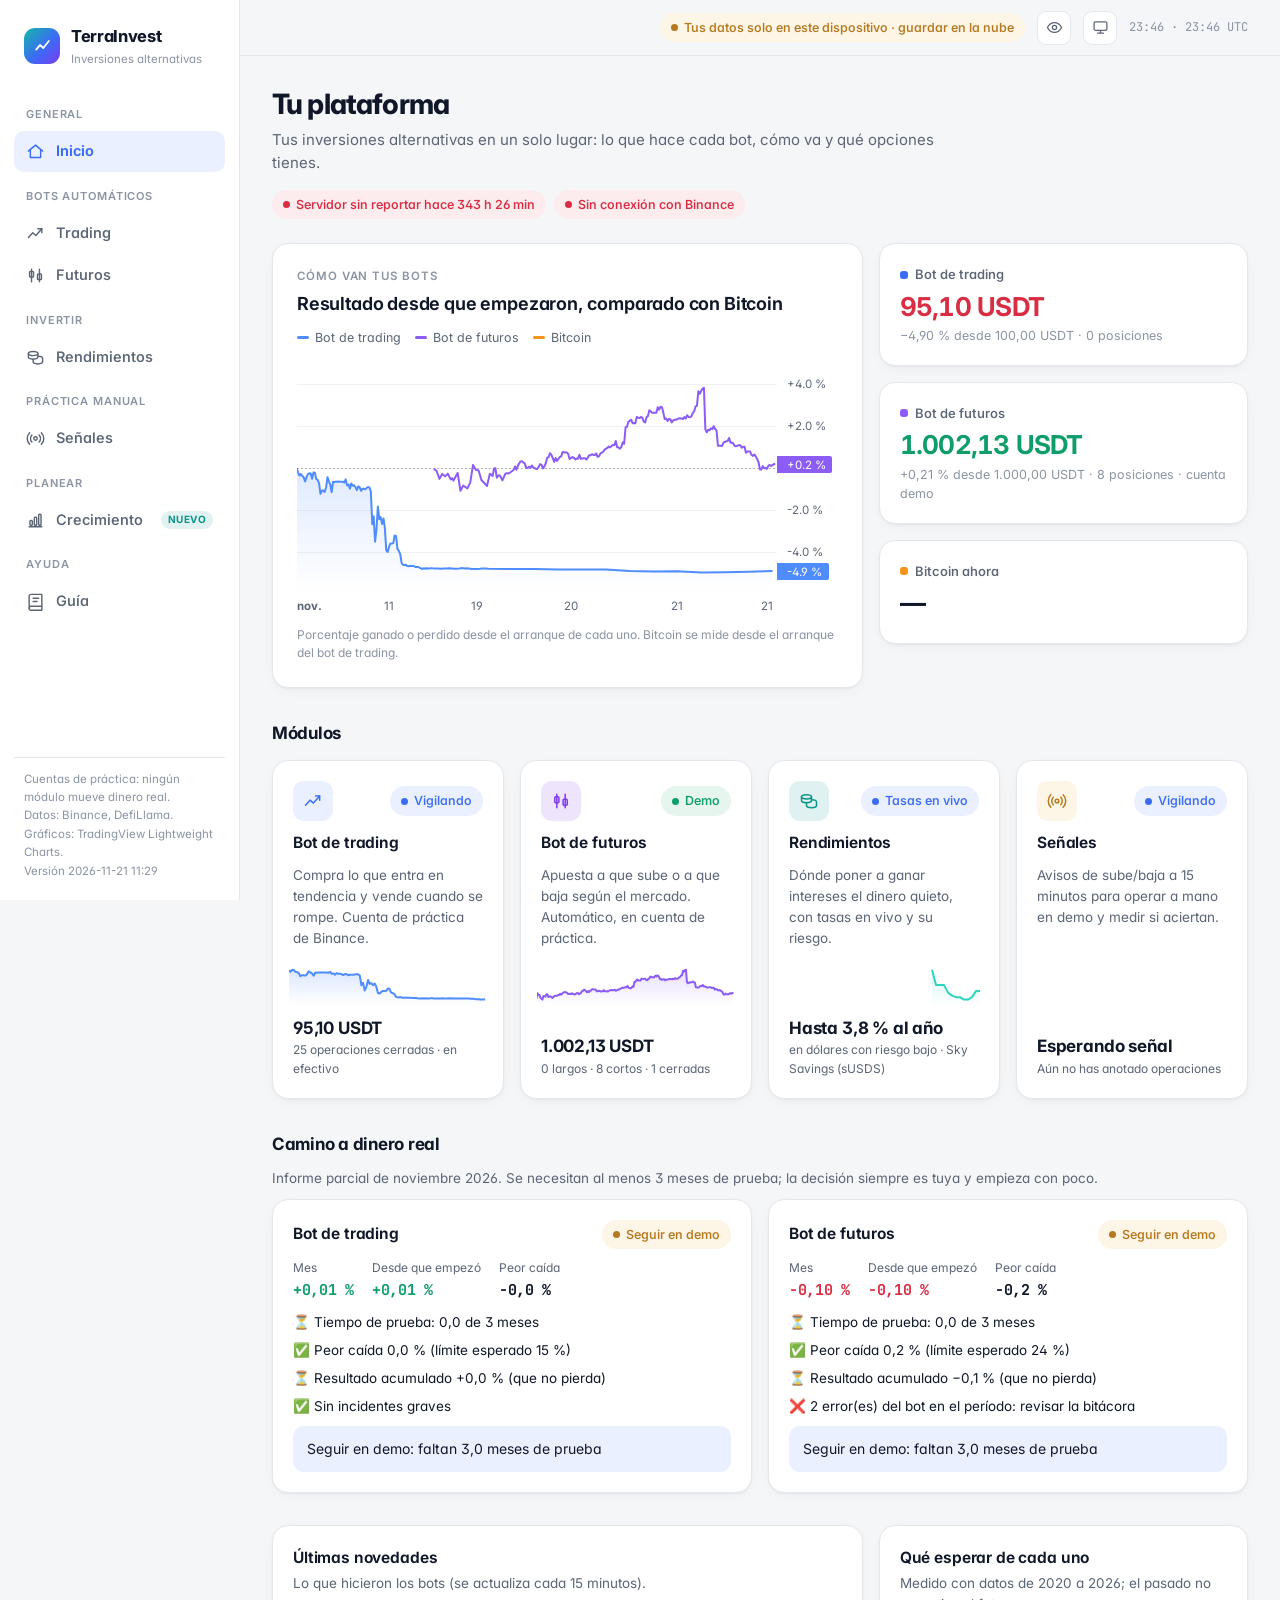
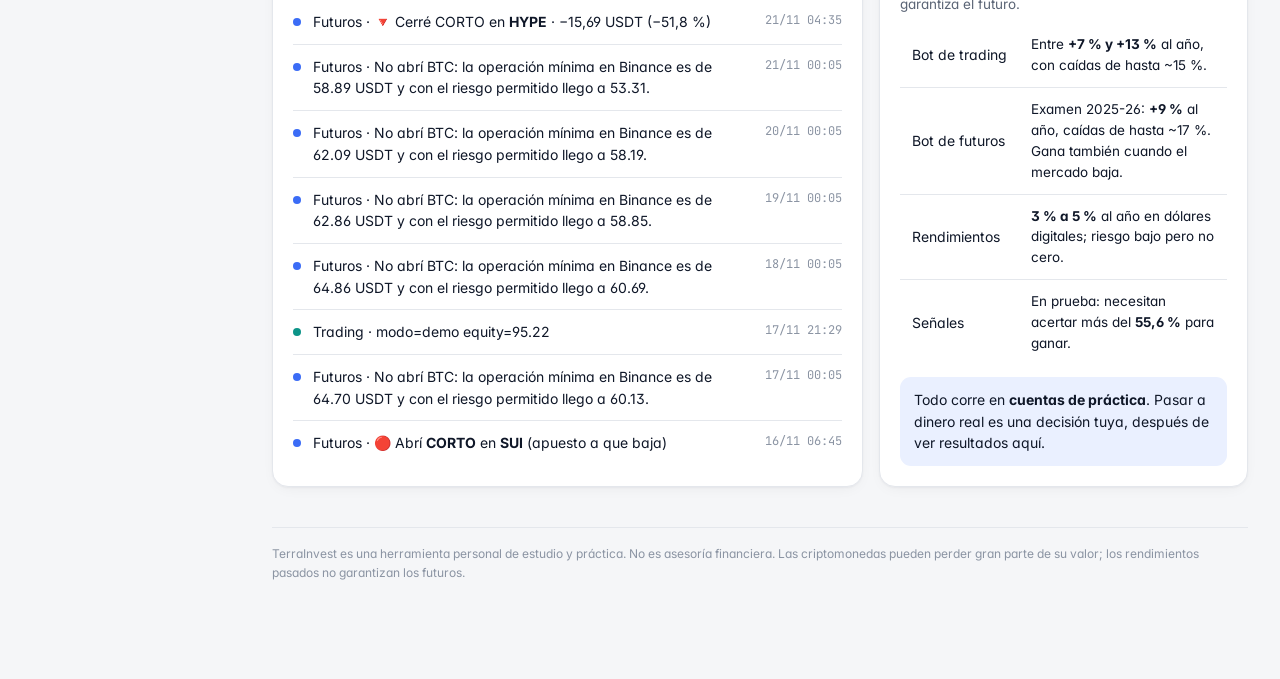
==== commit 653440eb: "Pagina TerraInvest b85a87a" ====
--- a/index.html
+++ b/index.html
@@ -246,7 +246,7 @@
 ;
 var qrcode=function(){function i(t,r){function a(t,r){g=function(t){for(var r=new Array(t),e=0;e<t;e+=1){r[e]=new Array(t);for(var n=0;n<t;n+=1)r[e][n]=null}return r}(l=4*u+17),e(0,0),e(l-7,0),e(0,l-7),i(),o(),v(t,r),7<=u&&h(t),null==n&&(n=w(u,f,c)),d(n,r)}var u=t,f=y[r],g=null,l=0,n=null,c=[],s={},e=function(t,r){for(var e=-1;e<=7;e+=1)if(!(t+e<=-1||l<=t+e))for(var n=-1;n<=7;n+=1)r+n<=-1||l<=r+n||(g[t+e][r+n]=0<=e&&e<=6&&(0==n||6==n)||0<=n&&n<=6&&(0==e||6==e)||2<=e&&e<=4&&2<=n&&n<=4)},o=function(){for(var t=8;t<l-8;t+=1)null==g[t][6]&&(g[t][6]=t%2==0);for(var r=8;r<l-8;r+=1)null==g[6][r]&&(g[6][r]=r%2==0)},i=function(){for(var t=B.getPatternPosition(u),r=0;r<t.length;r+=1)for(var e=0;e<t.length;e+=1){var n=t[r],o=t[e];if(null==g[n][o])for(var i=-2;i<=2;i+=1)for(var a=-2;a<=2;a+=1)g[n+i][o+a]=-2==i||2==i||-2==a||2==a||0==i&&0==a}},h=function(t){for(var r=B.getBCHTypeNumber(u),e=0;e<18;e+=1){var n=!t&&1==(r>>e&1);g[Math.floor(e/3)][e%3+l-8-3]=n}for(e=0;e<18;e+=1){n=!t&&1==(r>>e&1);g[e%3+l-8-3][Math.floor(e/3)]=n}},v=function(t,r){for(var e=f<<3|r,n=B.getBCHTypeInfo(e),o=0;o<15;o+=1){var i=!t&&1==(n>>o&1);o<6?g[o][8]=i:o<8?g[o+1][8]=i:g[l-15+o][8]=i}for(o=0;o<15;o+=1){i=!t&&1==(n>>o&1);o<8?g[8][l-o-1]=i:o<9?g[8][15-o-1+1]=i:g[8][15-o-1]=i}g[l-8][8]=!t},d=function(t,r){for(var e=-1,n=l-1,o=7,i=0,a=B.getMaskFunction(r),u=l-1;0<u;u-=2)for(6==u&&(u-=1);;){for(var f=0;f<2;f+=1)if(null==g[n][u-f]){var c=!1;i<t.length&&(c=1==(t[i]>>>o&1)),a(n,u-f)&&(c=!c),g[n][u-f]=c,-1==(o-=1)&&(i+=1,o=7)}if((n+=e)<0||l<=n){n-=e,e=-e;break}}},w=function(t,r,e){for(var n=b.getRSBlocks(t,r),o=M(),i=0;i<e.length;i+=1){var a=e[i];o.put(a.getMode(),4),o.put(a.getLength(),B.getLengthInBits(a.getMode(),t)),a.write(o)}var u=0;for(i=0;i<n.length;i+=1)u+=n[i].dataCount;if(o.getLengthInBits()>8*u)throw"code length overflow. ("+o.getLengthInBits()+">"+8*u+")";for(o.getLengthInBits()+4<=8*u&&o.put(0,4);o.getLengthInBits()%8!=0;)o.putBit(!1);for(;!(o.getLengthInBits()>=8*u||(o.put(236,8),o.getLengthInBits()>=8*u));)o.put(17,8);return function(t,r){for(var e=0,n=0,o=0,i=new Array(r.length),a=new Array(r.length),u=0;u<r.length;u+=1){var f=r[u].dataCount,c=r[u].totalCount-f;n=Math.max(n,f),o=Math.max(o,c),i[u]=new Array(f);for(var g=0;g<i[u].length;g+=1)i[u][g]=255&t.getBuffer()[g+e];e+=f;var l=B.getErrorCorrectPolynomial(c),h=C(i[u],l.getLength()-1).mod(l);a[u]=new Array(l.getLength()-1);for(g=0;g<a[u].length;g+=1){var s=g+h.getLength()-a[u].length;a[u][g]=0<=s?h.getAt(s):0}}var v=0;for(g=0;g<r.length;g+=1)v+=r[g].totalCount;var d=new Array(v),w=0;for(g=0;g<n;g+=1)for(u=0;u<r.length;u+=1)g<i[u].length&&(d[w]=i[u][g],w+=1);for(g=0;g<o;g+=1)for(u=0;u<r.length;u+=1)g<a[u].length&&(d[w]=a[u][g],w+=1);return d}(o,n)};s.addData=function(t,r){var e=null;switch(r=r||"Byte"){case"Numeric":e=x(t);break;case"Alphanumeric":e=m(t);break;case"Byte":e=L(t);break;case"Kanji":e=D(t);break;default:throw"mode:"+r}c.push(e),n=null},s.isDark=function(t,r){if(t<0||l<=t||r<0||l<=r)throw t+","+r;return g[t][r]},s.getModuleCount=function(){return l},s.make=function(){if(u<1){for(var t=1;t<40;t++){for(var r=b.getRSBlocks(t,f),e=M(),n=0;n<c.length;n++){var o=c[n];e.put(o.getMode(),4),e.put(o.getLength(),B.getLengthInBits(o.getMode(),t)),o.write(e)}var i=0;for(n=0;n<r.length;n++)i+=r[n].dataCount;if(e.getLengthInBits()<=8*i)break}u=t}a(!1,function(){for(var t=0,r=0,e=0;e<8;e+=1){a(!0,e);var n=B.getLostPoint(s);(0==e||n<t)&&(t=n,r=e)}return r}())},s.createTableTag=function(t,r){t=t||2;var e="";e+='<table style="',e+=" border-width: 0px; border-style: none;",e+=" border-collapse: collapse;",e+=" padding: 0px; margin: "+(r=void 0===r?4*t:r)+"px;",e+='">',e+="<tbody>";for(var n=0;n<s.getModuleCount();n+=1){e+="<tr>";for(var o=0;o<s.getModuleCount();o+=1)e+='<td style="',e+=" border-width: 0px; border-style: none;",e+=" border-collapse: collapse;",e+=" padding: 0px; margin: 0px;",e+=" width: "+t+"px;",e+=" height: "+t+"px;",e+=" background-color: ",e+=s.isDark(n,o)?"#000000":"#ffffff",e+=";",e+='"/>';e+="</tr>"}return e+="</tbody>",e+="</table>"},s.createSvgTag=function(t,r,e,n){var o={};"object"==typeof t&&(t=(o=t).cellSize,r=o.margin,e=o.alt,n=o.title),t=t||2,r=void 0===r?4*t:r,(e="string"==typeof e?{text:e}:e||{}).text=e.text||null,e.id=e.text?e.id||"qrcode-description":null,(n="string"==typeof n?{text:n}:n||{}).text=n.text||null,n.id=n.text?n.id||"qrcode-title":null;var i,a,u,f,c=s.getModuleCount()*t+2*r,g="";for(f="l"+t+",0 0,"+t+" -"+t+",0 0,-"+t+"z ",g+='<svg version="1.1" xmlns="http://www.w3.org/2000/svg"',g+=o.scalable?"":' width="'+c+'px" height="'+c+'px"',g+=' viewBox="0 0 '+c+" "+c+'" ',g+=' preserveAspectRatio="xMinYMin meet"',g+=n.text||e.text?' role="img" aria-labelledby="'+p([n.id,e.id].join(" ").trim())+'"':"",g+=">",g+=n.text?'<title id="'+p(n.id)+'">'+p(n.text)+"</title>":"",g+=e.text?'<description id="'+p(e.id)+'">'+p(e.text)+"</description>":"",g+='<rect width="100%" height="100%" fill="white" cx="0" cy="0"/>',g+='<path d="',a=0;a<s.getModuleCount();a+=1)for(u=a*t+r,i=0;i<s.getModuleCount();i+=1)s.isDark(a,i)&&(g+="M"+(i*t+r)+","+u+f);return g+='" stroke="transparent" fill="black"/>',g+="</svg>"},s.createDataURL=function(o,t){o=o||2,t=void 0===t?4*o:t;var r=s.getModuleCount()*o+2*t,i=t,a=r-t;return I(r,r,function(t,r){if(i<=t&&t<a&&i<=r&&r<a){var e=Math.floor((t-i)/o),n=Math.floor((r-i)/o);return s.isDark(n,e)?0:1}return 1})},s.createImgTag=function(t,r,e){t=t||2,r=void 0===r?4*t:r;var n=s.getModuleCount()*t+2*r,o="";return o+="<img",o+=' src="',o+=s.createDataURL(t,r),o+='"',o+=' width="',o+=n,o+='"',o+=' height="',o+=n,o+='"',e&&(o+=' alt="',o+=p(e),o+='"'),o+="/>"};var p=function(t){for(var r="",e=0;e<t.length;e+=1){var n=t.charAt(e);switch(n){case"<":r+="&lt;";break;case">":r+="&gt;";break;case"&":r+="&amp;";break;case'"':r+="&quot;";break;default:r+=n}}return r};return s.createASCII=function(t,r){if((t=t||1)<2)return function(t){t=void 0===t?2:t;var r,e,n,o,i,a=1*s.getModuleCount()+2*t,u=t,f=a-t,c={"██":"█","█ ":"▀"," █":"▄","  ":" "},g={"██":"▀","█ ":"▀"," █":" ","  ":" "},l="";for(r=0;r<a;r+=2){for(n=Math.floor((r-u)/1),o=Math.floor((r+1-u)/1),e=0;e<a;e+=1)i="█",u<=e&&e<f&&u<=r&&r<f&&s.isDark(n,Math.floor((e-u)/1))&&(i=" "),u<=e&&e<f&&u<=r+1&&r+1<f&&s.isDark(o,Math.floor((e-u)/1))?i+=" ":i+="█",l+=t<1&&f<=r+1?g[i]:c[i];l+="\n"}return a%2&&0<t?l.substring(0,l.length-a-1)+Array(1+a).join("▀"):l.substring(0,l.length-1)}(r);t-=1,r=void 0===r?2*t:r;var e,n,o,i,a=s.getModuleCount()*t+2*r,u=r,f=a-r,c=Array(t+1).join("██"),g=Array(t+1).join("  "),l="",h="";for(e=0;e<a;e+=1){for(o=Math.floor((e-u)/t),h="",n=0;n<a;n+=1)i=1,u<=n&&n<f&&u<=e&&e<f&&s.isDark(o,Math.floor((n-u)/t))&&(i=0),h+=i?c:g;for(o=0;o<t;o+=1)l+=h+"\n"}return l.substring(0,l.length-1)},s.renderTo2dContext=function(t,r){r=r||2;for(var e=s.getModuleCount(),n=0;n<e;n++)for(var o=0;o<e;o++)t.fillStyle=s.isDark(n,o)?"black":"white",t.fillRect(n*r,o*r,r,r)},s}i.stringToBytes=(i.stringToBytesFuncs={default:function(t){for(var r=[],e=0;e<t.length;e+=1){var n=t.charCodeAt(e);r.push(255&n)}return r}}).default,i.createStringToBytes=function(u,f){var i=function(){function t(){var t=r.read();if(-1==t)throw"eof";return t}for(var r=S(u),e=0,n={};;){var o=r.read();if(-1==o)break;var i=t(),a=t()<<8|t();n[String.fromCharCode(o<<8|i)]=a,e+=1}if(e!=f)throw e+" != "+f;return n}(),a="?".charCodeAt(0);return function(t){for(var r=[],e=0;e<t.length;e+=1){var n=t.charCodeAt(e);if(n<128)r.push(n);else{var o=i[t.charAt(e)];"number"==typeof o?(255&o)==o?r.push(o):(r.push(o>>>8),r.push(255&o)):r.push(a)}}return r}};var r,t,a=1,u=2,o=4,f=8,y={L:1,M:0,Q:3,H:2},e=0,n=1,c=2,g=3,l=4,h=5,s=6,v=7,B=(r=[[],[6,18],[6,22],[6,26],[6,30],[6,34],[6,22,38],[6,24,42],[6,26,46],[6,28,50],[6,30,54],[6,32,58],[6,34,62],[6,26,46,66],[6,26,48,70],[6,26,50,74],[6,30,54,78],[6,30,56,82],[6,30,58,86],[6,34,62,90],[6,28,50,72,94],[6,26,50,74,98],[6,30,54,78,102],[6,28,54,80,106],[6,32,58,84,110],[6,30,58,86,114],[6,34,62,90,118],[6,26,50,74,98,122],[6,30,54,78,102,126],[6,26,52,78,104,130],[6,30,56,82,108,134],[6,34,60,86,112,138],[6,30,58,86,114,142],[6,34,62,90,118,146],[6,30,54,78,102,126,150],[6,24,50,76,102,128,154],[6,28,54,80,106,132,158],[6,32,58,84,110,136,162],[6,26,54,82,110,138,166],[6,30,58,86,114,142,170]],(t={}).getBCHTypeInfo=function(t){for(var r=t<<10;0<=d(r)-d(1335);)r^=1335<<d(r)-d(1335);return 21522^(t<<10|r)},t.getBCHTypeNumber=function(t){for(var r=t<<12;0<=d(r)-d(7973);)r^=7973<<d(r)-d(7973);return t<<12|r},t.getPatternPosition=function(t){return r[t-1]},t.getMaskFunction=function(t){switch(t){case e:return function(t,r){return(t+r)%2==0};case n:return function(t,r){return t%2==0};case c:return function(t,r){return r%3==0};case g:return function(t,r){return(t+r)%3==0};case l:return function(t,r){return(Math.floor(t/2)+Math.floor(r/3))%2==0};case h:return function(t,r){return t*r%2+t*r%3==0};case s:return function(t,r){return(t*r%2+t*r%3)%2==0};case v:return function(t,r){return(t*r%3+(t+r)%2)%2==0};default:throw"bad maskPattern:"+t}},t.getErrorCorrectPolynomial=function(t){for(var r=C([1],0),e=0;e<t;e+=1)r=r.multiply(C([1,w.gexp(e)],0));return r},t.getLengthInBits=function(t,r){if(1<=r&&r<10)switch(t){case a:return 10;case u:return 9;case o:case f:return 8;default:throw"mode:"+t}else if(r<27)switch(t){case a:return 12;case u:return 11;case o:return 16;case f:return 10;default:throw"mode:"+t}else{if(!(r<41))throw"type:"+r;switch(t){case a:return 14;case u:return 13;case o:return 16;case f:return 12;default:throw"mode:"+t}}},t.getLostPoint=function(t){for(var r=t.getModuleCount(),e=0,n=0;n<r;n+=1)for(var o=0;o<r;o+=1){for(var i=0,a=t.isDark(n,o),u=-1;u<=1;u+=1)if(!(n+u<0||r<=n+u))for(var f=-1;f<=1;f+=1)o+f<0||r<=o+f||0==u&&0==f||a==t.isDark(n+u,o+f)&&(i+=1);5<i&&(e+=3+i-5)}for(n=0;n<r-1;n+=1)for(o=0;o<r-1;o+=1){var c=0;t.isDark(n,o)&&(c+=1),t.isDark(n+1,o)&&(c+=1),t.isDark(n,o+1)&&(c+=1),t.isDark(n+1,o+1)&&(c+=1),0!=c&&4!=c||(e+=3)}for(n=0;n<r;n+=1)for(o=0;o<r-6;o+=1)t.isDark(n,o)&&!t.isDark(n,o+1)&&t.isDark(n,o+2)&&t.isDark(n,o+3)&&t.isDark(n,o+4)&&!t.isDark(n,o+5)&&t.isDark(n,o+6)&&(e+=40);for(o=0;o<r;o+=1)for(n=0;n<r-6;n+=1)t.isDark(n,o)&&!t.isDark(n+1,o)&&t.isDark(n+2,o)&&t.isDark(n+3,o)&&t.isDark(n+4,o)&&!t.isDark(n+5,o)&&t.isDark(n+6,o)&&(e+=40);var g=0;for(o=0;o<r;o+=1)for(n=0;n<r;n+=1)t.isDark(n,o)&&(g+=1);return e+=Math.abs(100*g/r/r-50)/5*10},t);function d(t){for(var r=0;0!=t;)r+=1,t>>>=1;return r}var w=function(){for(var r=new Array(256),e=new Array(256),t=0;t<8;t+=1)r[t]=1<<t;for(t=8;t<256;t+=1)r[t]=r[t-4]^r[t-5]^r[t-6]^r[t-8];for(t=0;t<255;t+=1)e[r[t]]=t;var n={glog:function(t){if(t<1)throw"glog("+t+")";return e[t]},gexp:function(t){for(;t<0;)t+=255;for(;256<=t;)t-=255;return r[t]}};return n}();function C(n,o){if(void 0===n.length)throw n.length+"/"+o;var r=function(){for(var t=0;t<n.length&&0==n[t];)t+=1;for(var r=new Array(n.length-t+o),e=0;e<n.length-t;e+=1)r[e]=n[e+t];return r}(),i={getAt:function(t){return r[t]},getLength:function(){return r.length},multiply:function(t){for(var r=new Array(i.getLength()+t.getLength()-1),e=0;e<i.getLength();e+=1)for(var n=0;n<t.getLength();n+=1)r[e+n]^=w.gexp(w.glog(i.getAt(e))+w.glog(t.getAt(n)));return C(r,0)},mod:function(t){if(i.getLength()-t.getLength()<0)return i;for(var r=w.glog(i.getAt(0))-w.glog(t.getAt(0)),e=new Array(i.getLength()),n=0;n<i.getLength();n+=1)e[n]=i.getAt(n);for(n=0;n<t.getLength();n+=1)e[n]^=w.gexp(w.glog(t.getAt(n))+r);return C(e,0).mod(t)}};return i}function p(){var e=[],o={writeByte:function(t){e.push(255&t)},writeShort:function(t){o.writeByte(t),o.writeByte(t>>>8)},writeBytes:function(t,r,e){r=r||0,e=e||t.length;for(var n=0;n<e;n+=1)o.writeByte(t[n+r])},writeString:function(t){for(var r=0;r<t.length;r+=1)o.writeByte(t.charCodeAt(r))},toByteArray:function(){return e},toString:function(){var t="";t+="[";for(var r=0;r<e.length;r+=1)0<r&&(t+=","),t+=e[r];return t+="]"}};return o}var k,A,b=(k=[[1,26,19],[1,26,16],[1,26,13],[1,26,9],[1,44,34],[1,44,28],[1,44,22],[1,44,16],[1,70,55],[1,70,44],[2,35,17],[2,35,13],[1,100,80],[2,50,32],[2,50,24],[4,25,9],[1,134,108],[2,67,43],[2,33,15,2,34,16],[2,33,11,2,34,12],[2,86,68],[4,43,27],[4,43,19],[4,43,15],[2,98,78],[4,49,31],[2,32,14,4,33,15],[4,39,13,1,40,14],[2,121,97],[2,60,38,2,61,39],[4,40,18,2,41,19],[4,40,14,2,41,15],[2,146,116],[3,58,36,2,59,37],[4,36,16,4,37,17],[4,36,12,4,37,13],[2,86,68,2,87,69],[4,69,43,1,70,44],[6,43,19,2,44,20],[6,43,15,2,44,16],[4,101,81],[1,80,50,4,81,51],[4,50,22,4,51,23],[3,36,12,8,37,13],[2,116,92,2,117,93],[6,58,36,2,59,37],[4,46,20,6,47,21],[7,42,14,4,43,15],[4,133,107],[8,59,37,1,60,38],[8,44,20,4,45,21],[12,33,11,4,34,12],[3,145,115,1,146,116],[4,64,40,5,65,41],[11,36,16,5,37,17],[11,36,12,5,37,13],[5,109,87,1,110,88],[5,65,41,5,66,42],[5,54,24,7,55,25],[11,36,12,7,37,13],[5,122,98,1,123,99],[7,73,45,3,74,46],[15,43,19,2,44,20],[3,45,15,13,46,16],[1,135,107,5,136,108],[10,74,46,1,75,47],[1,50,22,15,51,23],[2,42,14,17,43,15],[5,150,120,1,151,121],[9,69,43,4,70,44],[17,50,22,1,51,23],[2,42,14,19,43,15],[3,141,113,4,142,114],[3,70,44,11,71,45],[17,47,21,4,48,22],[9,39,13,16,40,14],[3,135,107,5,136,108],[3,67,41,13,68,42],[15,54,24,5,55,25],[15,43,15,10,44,16],[4,144,116,4,145,117],[17,68,42],[17,50,22,6,51,23],[19,46,16,6,47,17],[2,139,111,7,140,112],[17,74,46],[7,54,24,16,55,25],[34,37,13],[4,151,121,5,152,122],[4,75,47,14,76,48],[11,54,24,14,55,25],[16,45,15,14,46,16],[6,147,117,4,148,118],[6,73,45,14,74,46],[11,54,24,16,55,25],[30,46,16,2,47,17],[8,132,106,4,133,107],[8,75,47,13,76,48],[7,54,24,22,55,25],[22,45,15,13,46,16],[10,142,114,2,143,115],[19,74,46,4,75,47],[28,50,22,6,51,23],[33,46,16,4,47,17],[8,152,122,4,153,123],[22,73,45,3,74,46],[8,53,23,26,54,24],[12,45,15,28,46,16],[3,147,117,10,148,118],[3,73,45,23,74,46],[4,54,24,31,55,25],[11,45,15,31,46,16],[7,146,116,7,147,117],[21,73,45,7,74,46],[1,53,23,37,54,24],[19,45,15,26,46,16],[5,145,115,10,146,116],[19,75,47,10,76,48],[15,54,24,25,55,25],[23,45,15,25,46,16],[13,145,115,3,146,116],[2,74,46,29,75,47],[42,54,24,1,55,25],[23,45,15,28,46,16],[17,145,115],[10,74,46,23,75,47],[10,54,24,35,55,25],[19,45,15,35,46,16],[17,145,115,1,146,116],[14,74,46,21,75,47],[29,54,24,19,55,25],[11,45,15,46,46,16],[13,145,115,6,146,116],[14,74,46,23,75,47],[44,54,24,7,55,25],[59,46,16,1,47,17],[12,151,121,7,152,122],[12,75,47,26,76,48],[39,54,24,14,55,25],[22,45,15,41,46,16],[6,151,121,14,152,122],[6,75,47,34,76,48],[46,54,24,10,55,25],[2,45,15,64,46,16],[17,152,122,4,153,123],[29,74,46,14,75,47],[49,54,24,10,55,25],[24,45,15,46,46,16],[4,152,122,18,153,123],[13,74,46,32,75,47],[48,54,24,14,55,25],[42,45,15,32,46,16],[20,147,117,4,148,118],[40,75,47,7,76,48],[43,54,24,22,55,25],[10,45,15,67,46,16],[19,148,118,6,149,119],[18,75,47,31,76,48],[34,54,24,34,55,25],[20,45,15,61,46,16]],(A={}).getRSBlocks=function(t,r){var e=function(t,r){switch(r){case y.L:return k[4*(t-1)+0];case y.M:return k[4*(t-1)+1];case y.Q:return k[4*(t-1)+2];case y.H:return k[4*(t-1)+3];default:return}}(t,r);if(void 0===e)throw"bad rs block @ typeNumber:"+t+"/errorCorrectionLevel:"+r;for(var n,o,i=e.length/3,a=[],u=0;u<i;u+=1)for(var f=e[3*u+0],c=e[3*u+1],g=e[3*u+2],l=0;l<f;l+=1)a.push((n=g,o=void 0,(o={}).totalCount=c,o.dataCount=n,o));return a},A),M=function(){var e=[],n=0,o={getBuffer:function(){return e},getAt:function(t){var r=Math.floor(t/8);return 1==(e[r]>>>7-t%8&1)},put:function(t,r){for(var e=0;e<r;e+=1)o.putBit(1==(t>>>r-e-1&1))},getLengthInBits:function(){return n},putBit:function(t){var r=Math.floor(n/8);e.length<=r&&e.push(0),t&&(e[r]|=128>>>n%8),n+=1}};return o},x=function(t){var r=a,n=t,e={getMode:function(){return r},getLength:function(t){return n.length},write:function(t){for(var r=n,e=0;e+2<r.length;)t.put(o(r.substring(e,e+3)),10),e+=3;e<r.length&&(r.length-e==1?t.put(o(r.substring(e,e+1)),4):r.length-e==2&&t.put(o(r.substring(e,e+2)),7))}},o=function(t){for(var r=0,e=0;e<t.length;e+=1)r=10*r+i(t.charAt(e));return r},i=function(t){if("0"<=t&&t<="9")return t.charCodeAt(0)-"0".charCodeAt(0);throw"illegal char :"+t};return e},m=function(t){var r=u,n=t,e={getMode:function(){return r},getLength:function(t){return n.length},write:function(t){for(var r=n,e=0;e+1<r.length;)t.put(45*o(r.charAt(e))+o(r.charAt(e+1)),11),e+=2;e<r.length&&t.put(o(r.charAt(e)),6)}},o=function(t){if("0"<=t&&t<="9")return t.charCodeAt(0)-"0".charCodeAt(0);if("A"<=t&&t<="Z")return t.charCodeAt(0)-"A".charCodeAt(0)+10;switch(t){case" ":return 36;case"$":return 37;case"%":return 38;case"*":return 39;case"+":return 40;case"-":return 41;case".":return 42;case"/":return 43;case":":return 44;default:throw"illegal char :"+t}};return e},L=function(t){var r=o,e=i.stringToBytes(t),n={getMode:function(){return r},getLength:function(t){return e.length},write:function(t){for(var r=0;r<e.length;r+=1)t.put(e[r],8)}};return n},D=function(t){var r=f,e=i.stringToBytesFuncs.SJIS;if(!e)throw"sjis not supported.";!function(){var t=e("友");if(2!=t.length||38726!=(t[0]<<8|t[1]))throw"sjis not supported."}();var o=e(t),n={getMode:function(){return r},getLength:function(t){return~~(o.length/2)},write:function(t){for(var r=o,e=0;e+1<r.length;){var n=(255&r[e])<<8|255&r[e+1];if(33088<=n&&n<=40956)n-=33088;else{if(!(57408<=n&&n<=60351))throw"illegal char at "+(e+1)+"/"+n;n-=49472}n=192*(n>>>8&255)+(255&n),t.put(n,13),e+=2}if(e<r.length)throw"illegal char at "+(e+1)}};return n},S=function(t){var e=t,n=0,o=0,i=0,r={read:function(){for(;i<8;){if(n>=e.length){if(0==i)return-1;throw"unexpected end of file./"+i}var t=e.charAt(n);if(n+=1,"="==t)return i=0,-1;t.match(/^\s$/)||(o=o<<6|a(t.charCodeAt(0)),i+=6)}var r=o>>>i-8&255;return i-=8,r}},a=function(t){if(65<=t&&t<=90)return t-65;if(97<=t&&t<=122)return t-97+26;if(48<=t&&t<=57)return t-48+52;if(43==t)return 62;if(47==t)return 63;throw"c:"+t};return r},I=function(t,r,e){for(var n=function(t,r){var n=t,o=r,l=new Array(t*r),e={setPixel:function(t,r,e){l[r*n+t]=e},write:function(t){t.writeString("GIF87a"),t.writeShort(n),t.writeShort(o),t.writeByte(128),t.writeByte(0),t.writeByte(0),t.writeByte(0),t.writeByte(0),t.writeByte(0),t.writeByte(255),t.writeByte(255),t.writeByte(255),t.writeString(","),t.writeShort(0),t.writeShort(0),t.writeShort(n),t.writeShort(o),t.writeByte(0);var r=i(2);t.writeByte(2);for(var e=0;255<r.length-e;)t.writeByte(255),t.writeBytes(r,e,255),e+=255;t.writeByte(r.length-e),t.writeBytes(r,e,r.length-e),t.writeByte(0),t.writeString(";")}},i=function(t){for(var r=1<<t,e=1+(1<<t),n=t+1,o=h(),i=0;i<r;i+=1)o.add(String.fromCharCode(i));o.add(String.fromCharCode(r)),o.add(String.fromCharCode(e));var a=p(),u=function(t){var e=t,n=0,o=0,r={write:function(t,r){if(t>>>r!=0)throw"length over";for(;8<=n+r;)e.writeByte(255&(t<<n|o)),r-=8-n,t>>>=8-n,n=o=0;o|=t<<n,n+=r},flush:function(){0<n&&e.writeByte(o)}};return r}(a);u.write(r,n);var f=0,c=String.fromCharCode(l[f]);for(f+=1;f<l.length;){var g=String.fromCharCode(l[f]);f+=1,o.contains(c+g)?c+=g:(u.write(o.indexOf(c),n),o.size()<4095&&(o.size()==1<<n&&(n+=1),o.add(c+g)),c=g)}return u.write(o.indexOf(c),n),u.write(e,n),u.flush(),a.toByteArray()},h=function(){var r={},e=0,n={add:function(t){if(n.contains(t))throw"dup key:"+t;r[t]=e,e+=1},size:function(){return e},indexOf:function(t){return r[t]},contains:function(t){return void 0!==r[t]}};return n};return e}(t,r),o=0;o<r;o+=1)for(var i=0;i<t;i+=1)n.setPixel(i,o,e(i,o));var a=p();n.write(a);for(var u=function(){function e(t){a+=String.fromCharCode(r(63&t))}var n=0,o=0,i=0,a="",t={},r=function(t){if(t<0);else{if(t<26)return 65+t;if(t<52)return t-26+97;if(t<62)return t-52+48;if(62==t)return 43;if(63==t)return 47}throw"n:"+t};return t.writeByte=function(t){for(n=n<<8|255&t,o+=8,i+=1;6<=o;)e(n>>>o-6),o-=6},t.flush=function(){if(0<o&&(e(n<<6-o),o=n=0),i%3!=0)for(var t=3-i%3,r=0;r<t;r+=1)a+="="},t.toString=function(){return a},t}(),f=a.toByteArray(),c=0;c<f.length;c+=1)u.writeByte(f[c]);return u.flush(),"data:image/gif;base64,"+u};return i}();qrcode.stringToBytesFuncs["UTF-8"]=function(t){return function(t){for(var r=[],e=0;e<t.length;e++){var n=t.charCodeAt(e);n<128?r.push(n):n<2048?r.push(192|n>>6,128|63&n):n<55296||57344<=n?r.push(224|n>>12,128|n>>6&63,128|63&n):(e++,n=65536+((1023&n)<<10|1023&t.charCodeAt(e)),r.push(240|n>>18,128|n>>12&63,128|n>>6&63,128|63&n))}return r}(t)},function(t){"function"==typeof define&&define.amd?define([],t):"object"==typeof exports&&(module.exports=t())}(function(){return qrcode});</script>
 <script>
-const DATOS = {"generado":"2026-11-16T14:45","rendimientos":{"actualizado":1794858301786,"opciones":[{"id":"binance_earn","nombre":"Binance Simple Earn · USDT flexible","tipo":"Ahorro en dólares","moneda":"USD","riesgo":2,"acceso":"Fácil: en la app de Binance","liquidez":"Inmediata","como":"Binance presta tus USDT a quienes operan con margen y te paga intereses cada día. Retiras cuando quieras.","cuidado":"Tu dinero queda en Binance: si Binance tuviera un problema, lo tendrías tú también.","fijo":{"apy":0.022308907068,"extra":0.08,"extra_hasta":1000.0,"fecha":"hoy","fuente":"https://www.binance.com/en/support/announcement/detail/0aa1414ad5f94c3ba1728a2bdace2b2b"},"apy":0.022308907068,"media30":0.022308907068,"serie":[],"fecha":"hoy (en vivo)","fuente":"Binance (en vivo)"},{"id":"d8c4eff5-c8a9-46fc-a888-057c4c668e72","nombre":"Sky Savings (sUSDS)","tipo":"Ahorro en dólares","moneda":"USD","riesgo":2,"acceso":"Medio: necesitas una billetera propia","liquidez":"Inmediata","como":"El antiguo MakerDAO paga una tasa por guardar su dólar digital (USDS). La tasa la fija el protocolo.","cuidado":"Riesgo de programa (contrato inteligente) y de que el dólar digital pierda su paridad.","apy":0.038,"media30":0.038,"tvl":3671520853,"serie":[["2025-11",0.045],["2025-12",0.04],["2026-01",0.04],["2026-02",0.04],["2026-03",0.0375],["2026-04",0.0365],["2026-05",0.036],["2026-06",0.036],["2026-07",0.0352],["2026-08",0.0352],["2026-09",0.036],["2026-10",0.038],["2026-11",0.038]],"fecha":"2026-11-16","fuente":"DefiLlama"},{"id":"ac61ee82-2fe4-4f9b-a9cd-7fb33f598859","nombre":"Bonos del Tesoro de EE. UU. tokenizados (Ondo USDY)","tipo":"Bonos del Tesoro","moneda":"USD","riesgo":2,"acceso":"Difícil: verificación de identidad en Ondo","liquidez":"Días","como":"Un token respaldado por bonos del Tesoro de EE. UU. de corto plazo. Rinde lo que pagan esos bonos, menos comisiones.","cuidado":"Exige verificación y no es para residentes de EE. UU. Depende del emisor.","apy":0.0375,"media30":0.03738,"tvl":1286000715,"serie":[["2026-01",0.037],["2026-02",0.0356],["2026-03",0.0355],["2026-04",0.0355],["2026-05",0.0355],["2026-06",0.0355],["2026-07",0.0355],["2026-08",0.0355],["2026-09",0.036],["2026-10",0.0375],["2026-11",0.0375]],"fecha":"2026-11-16","fuente":"DefiLlama"},{"id":"f981a304-bb6c-45b8-b0c5-fd2f515ad23a","nombre":"Prestar USDT en Aave","tipo":"Préstamo en DeFi","moneda":"USD","riesgo":3,"acceso":"Medio: necesitas una billetera propia","liquidez":"Casi inmediata","como":"Prestas USDT en el mayor mercado de préstamos descentralizado; los que piden prestado dejan garantía.","cuidado":"La tasa sube y baja con la demanda. Riesgo de programa y de liquidaciones en caídas fuertes.","apy":0.0316907,"media30":0.038675216666666665,"tvl":402424783,"serie":[["2025-11",0.03081],["2025-12",0.03262],["2026-01",0.0262],["2026-02",0.02002],["2026-03",0.01969],["2026-04",0.04155],["2026-05",0.02477],["2026-06",0.02238],["2026-07",0.02671],["2026-08",0.03345],["2026-09",0.03665],["2026-10",0.04641],["2026-11",0.03169]],"fecha":"2026-11-16","fuente":"DefiLlama"},{"id":"43641cf5-a92e-416b-bce9-27113d3c0db6","nombre":"Préstamos a instituciones (Maple · USDC)","tipo":"Crédito","moneda":"USD","riesgo":4,"acceso":"Medio: billetera propia","liquidez":"Días a semanas","como":"Prestas a empresas del mundo cripto con garantía. Paga más porque hay riesgo de que alguien no pague.","cuidado":"Riesgo de crédito: en 2022 varios prestatarios de este tipo quebraron.","apy":0.052440600000000004,"media30":0.05124389333333333,"tvl":2240073576,"serie":[["2025-11",0.06825],["2025-12",0.06445],["2026-01",0.05414],["2026-02",0.04556],["2026-03",0.04488],["2026-04",0.0482],["2026-05",0.04652],["2026-06",0.05133],["2026-07",0.05147],["2026-08",0.05043],["2026-09",0.05142],["2026-10",0.05095],["2026-11",0.05244]],"fecha":"2026-11-16","fuente":"DefiLlama"},{"id":"66985a81-9c51-46ca-9977-42b4fe7bc6df","nombre":"Dólar sintético de Ethena (sUSDe)","tipo":"Estrategia neutral","moneda":"USD","riesgo":4,"acceso":"Medio: billetera propia","liquidez":"7 días","como":"Hace por ti la estrategia neutral de futuros a gran escala y reparte la financiación que cobra.","cuidado":"Si la financiación se vuelve negativa por mucho tiempo, el rendimiento cae y el dólar sintético puede perder valor.","apy":0.053022900000000005,"media30":0.050677226666666665,"tvl":1184887879,"serie":[["2025-11",0.0469],["2025-12",0.0423],["2026-01",0.04567],["2026-02",0.03548],["2026-03",0.03555],["2026-04",0.05454],["2026-05",0.03783],["2026-06",0.03842],["2026-07",0.03971],["2026-08",0.04801],["2026-09",0.05248],["2026-10",0.05057],["2026-11",0.05302]],"fecha":"2026-11-16","fuente":"DefiLlama"},{"id":"80b8bf92-b953-4c20-98ea-c9653ef2bb98","nombre":"Staking de ETH en Binance (WBETH)","tipo":"Staking","moneda":"ETH","riesgo":3,"acceso":"Fácil: en la app de Binance","liquidez":"Inmediata (se vende el token)","como":"Tus ETH ayudan a validar la red Ethereum y la red te paga en más ETH.","cuidado":"Ganas en ETH: si ETH baja 30 %, el interés no lo compensa. Solo si ya quieres tener ETH.","apy":0.022359900000000002,"media30":0.024459136666666666,"tvl":6674969992,"serie":[["2025-11",0.02596],["2025-12",0.02563],["2026-01",0.02671],["2026-02",0.02596],["2026-03",0.02507],["2026-04",0.02627],["2026-05",0.02406],["2026-06",0.02451],["2026-07",0.02394],["2026-08",0.02216],["2026-09",0.02274],["2026-10",0.047],["2026-11",0.02236]],"fecha":"2026-11-16","fuente":"DefiLlama"},{"id":"9e709e57-84eb-496b-82ce-2e8f6a17db1b","nombre":"Staking de SOL en Binance (BNSOL)","tipo":"Staking","moneda":"SOL","riesgo":3,"acceso":"Fácil: en la app de Binance","liquidez":"Inmediata (se vende el token)","como":"Igual que con ETH, pero en la red Solana, que paga más.","cuidado":"Ganas en SOL, que sube y baja mucho más que ETH.","apy":0.0462047,"media30":0.04542176333333334,"tvl":739584136,"serie":[["2025-11",0.05717],["2025-12",0.05338],["2026-01",0.05395],["2026-02",0.05561],["2026-03",0.05337],["2026-04",0.05197],["2026-05",0.05206],["2026-06",0.0504],["2026-07",0.04785],["2026-08",0.04595],["2026-09",0.04521],["2026-10",0.04548],["2026-11",0.0462]],"fecha":"2026-11-16","fuente":"DefiLlama"},{"id":"carry_btc","nombre":"Neutral con futuros de BTC","tipo":"Estrategia neutral","moneda":"USD","riesgo":3,"acceso":"Medio: dos billeteras en Binance","liquidez":"Inmediata","como":"Compras BTC y vendes el mismo monto en futuros. No ganas ni pierdes con el precio; cobras la financiación cada 8 horas.","cuidado":"La mitad del capital queda como garantía; cuando la financiación es negativa, pagas. Comisiones ~0,3 % por armar y desarmar.","apy":0.010272925,"media30":0.03694523916666667,"serie":[["2025-12",0.03201],["2026-01",0.02694],["2026-02",-0.00413],["2026-03",-0.00544],["2026-04",-0.01078],["2026-05",0.01362],["2026-06",0.01235],["2026-07",0.0333],["2026-08",0.0364],["2026-09",0.02754],["2026-10",0.02385],["2026-11",0.03745]],"fecha":"2026-11-16","fuente":"Binance (financiación de BTC)"}]},"estado":{"actualizado":1794857729935,"version":1,"futuros":{"modo":"demo","inicio":1794811382108,"capital":1000,"patrimonio":998.3539042303,"pico":1002.6222585368,"caida":0.004257190851447046,"realizado":0.0,"no_realizado":-1.6460957697000087,"bloqueo":null,"pausa":null,"proxima_decision":1794873900000,"abiertas":[{"sym":"ETHUSDT","lado":-1,"t_in":1794811382108,"p_in":1812.02,"cant":0.022,"stop":2142.56,"atr":110.02295930128015,"motivo_in":"Cerró bajo su mínimo de 20 días y Bitcoin está bajo su media de 100 días: apuesto a que sigue bajando.","comision":0.015945769999999998,"financiacion":0.0038182600000000004,"precio":1815.37,"pnl":-0.09346402999999799,"tasa":2.393e-05,"liq":2708.9699},{"sym":"ZECUSDT","lado":-1,"t_in":1794811510142,"p_in":887.88,"cant":0.021,"stop":1242.64,"atr":118.09082334149838,"motivo_in":"Cerró bajo su mínimo de 20 días y Bitcoin está bajo su media de 100 días: apuesto a que sigue bajando.","comision":0.00745819,"financiacion":-0.00230772,"precio":888.65,"pnl":-0.02132046999999962,"tasa":4.644e-05,"liq":1327.3806000000002},{"sym":"SOLUSDT","lado":-1,"t_in":1794811510142,"p_in":71.1,"cant":0.5,"stop":85.96,"atr":4.9476585897037895,"motivo_in":"Cerró bajo su mínimo de 20 días y Bitcoin está bajo su media de 100 días: apuesto a que sigue bajando.","comision":0.01422,"financiacion":-0.006175,"precio":71.06,"pnl":0.011954999999996021,"tasa":-1.6e-06,"liq":106.2945},{"sym":"XRPUSDT","lado":-1,"t_in":1794811510142,"p_in":0.95,"cant":39.5,"stop":1.1403,"atr":0.06328039323280774,"motivo_in":"Cerró bajo su mínimo de 20 días y Bitcoin está bajo su media de 100 días: apuesto a que sigue bajando.","comision":0.01501,"financiacion":-0.00048583999999999997,"precio":0.9553,"pnl":-0.22387416000000326,"tasa":-6.021e-05,"liq":1.42025},{"sym":"HYPEUSDT","lado":-1,"t_in":1794811510142,"p_in":65.832,"cant":0.46,"stop":82.427,"atr":5.407709305613274,"motivo_in":"Cerró bajo su mínimo de 20 días y Bitcoin está bajo su media de 100 días: apuesto a que sigue bajando.","comision":0.01514136,"financiacion":-0.00614225,"precio":67.566,"pnl":-0.8066391100000041,"tasa":5e-05,"liq":98.41884},{"sym":"NEARUSDT","lado":-1,"t_in":1794811510142,"p_in":3.146,"cant":6.0,"stop":4.313,"atr":0.38941279297521425,"motivo_in":"Cerró bajo su mínimo de 20 días y Bitcoin está bajo su media de 100 días: apuesto a que sigue bajando.","comision":0.0075504,"financiacion":-0.00380183,"precio":3.156,"pnl":-0.06374857000000138,"tasa":7.769e-05,"liq":4.70327},{"sym":"DOGEUSDT","lado":-1,"t_in":1794811510142,"p_in":0.05867,"cant":605.0,"stop":0.07105,"atr":0.004129558243792518,"motivo_in":"Cerró bajo su mínimo de 20 días y Bitcoin está bajo su media de 100 días: apuesto a que sigue bajando.","comision":0.01419814,"financiacion":0.0006728400000000001,"precio":0.05926,"pnl":-0.3718209800000002,"tasa":-0.00010228,"liq":0.08771165},{"sym":"BNBUSDT","lado":-1,"t_in":1794811510142,"p_in":590.07,"cant":0.09,"stop":672.29,"atr":27.421282194764178,"motivo_in":"Cerró bajo su mínimo de 20 días y Bitcoin está bajo su media de 100 días: apuesto a que sigue bajando.","comision":0.02124252,"financiacion":0.0,"precio":590.75959933,"pnl":-0.08330645969999681,"tasa":0.0,"liq":882.1546500000002},{"sym":"SUIUSDT","lado":-1,"t_in":1794811510142,"p_in":0.7208,"cant":39.3,"stop":0.9114,"atr":0.06357461682039861,"motivo_in":"Cerró bajo su mínimo de 20 días y Bitcoin está bajo su media de 100 días: apuesto a que sigue bajando.","comision":0.01133097,"financiacion":-0.00566398,"precio":0.7205,"pnl":0.0061230099999987015,"tasa":-0.00014771,"liq":1.077596}],"cerradas":[],"stats":{"n":0,"ganadas":0,"bruto_gan":0,"bruto_per":0,"pf":null,"comisiones":0,"financiacion":0},"curva":[[1794811510142,999.6931],[1794811823126,998.8111],[1794812714618,998.3312],[1794812807095,998.7017],[1794813623435,1000.3912],[1794814008288,998.6846],[1794814073176,998.6453],[1794814086305,998.5277],[1794814522976,997.0614],[1794815422990,997.945],[1794816322969,998.8044],[1794817222995,999.8124],[1794818122968,999.3505],[1794819022988,998.9315],[1794819922971,1000.5902],[1794820823001,1001.1475],[1794821722971,999.7823],[1794822622983,1000.5249],[1794823522968,1000.3416],[1794824422979,999.7923],[1794825322967,999.2649],[1794826222993,998.6983],[1794827123073,997.7107],[1794828023072,997.8193],[1794828923198,998.2538],[1794829815549,998.3643],[1794830723162,999.8929],[1794831623076,1001.5845],[1794832523028,1001.8254],[1794833422981,1002.4934],[1794834323052,1001.3937],[1794835223000,1002.2299],[1794836123241,1001.1589],[1794837023078,1000.8588],[1794837922977,1001.6271],[1794838823168,999.1351],[1794839723012,995.8869],[1794840623007,994.9308],[1794841522975,999.4275],[1794842423211,1002.3611],[1794843323205,1002.6223],[1794844223219,999.6718],[1794845123071,1000.944],[1794846023009,1000.574],[1794846922975,998.4738],[1794847823155,998.4457],[1794848720744,996.6278],[1794849623195,996.815],[1794850523256,997.937],[1794851423255,998.286],[1794852323059,999.1121],[1794853222987,998.1056],[1794854123011,999.0283],[1794855023092,997.28],[1794855055988,997.0694],[1794855068920,997.0839],[1794855129599,996.8049],[1794855923251,998.2186],[1794856823275,998.8403],[1794857722983,998.3539]],"radar":{"t":1794811510142,"btc":{"alcista":false,"media":77755.113,"precio":65309.8,"distancia":-0.16005780867426678},"universo":["BTCUSDT","ETHUSDT","ZECUSDT","SOLUSDT","XRPUSDT","HYPEUSDT","NEARUSDT","DOGEUSDT","BNBUSDT","SUIUSDT"],"monedas":[{"sym":"BTCUSDT","precio":65309.8,"largo":false,"corto":true,"max_entrada":81953.7,"min_salida":63271.0,"min_entrada":63271.0,"max_salida":80888.0,"atr":2751.176693121361,"objetivo":-1},{"sym":"ETHUSDT","precio":1834.28,"largo":false,"corto":true,"max_entrada":2449.95,"min_salida":1726.26,"min_entrada":1726.26,"max_salida":2436.5,"atr":110.02295930128015,"objetivo":-1},{"sym":"ZECUSDT","precio":915.39,"largo":false,"corto":true,"max_entrada":1397.58,"min_salida":800.67,"min_entrada":800.67,"max_salida":1387.98,"atr":118.09082334149838,"objetivo":-1},{"sym":"SOLUSDT","precio":72.71,"largo":false,"corto":true,"max_entrada":103.89,"min_salida":68.52,"min_entrada":68.52,"max_salida":97.08,"atr":4.9476585897037895,"objetivo":-1},{"sym":"XRPUSDT","precio":0.9734,"largo":false,"corto":true,"max_entrada":1.3443,"min_salida":0.8922,"min_entrada":0.8922,"max_salida":1.3276,"atr":0.06328039323280774,"objetivo":-1},{"sym":"HYPEUSDT","precio":68.108,"largo":false,"corto":true,"max_entrada":97.193,"min_salida":60.008,"min_entrada":60.008,"max_salida":84.891,"atr":5.407709305613274,"objetivo":-1},{"sym":"NEARUSDT","precio":3.213,"largo":false,"corto":true,"max_entrada":4.823,"min_salida":2.865,"min_entrada":2.865,"max_salida":4.077,"atr":0.38941279297521425,"objetivo":-1},{"sym":"DOGEUSDT","precio":0.05985,"largo":false,"corto":true,"max_entrada":0.08147,"min_salida":0.05538,"min_entrada":0.05538,"max_salida":0.07745,"atr":0.004129558243792518,"objetivo":-1},{"sym":"BNBUSDT","precio":596.93,"largo":false,"corto":true,"max_entrada":762.8,"min_salida":568.61,"min_entrada":568.61,"max_salida":722.47,"atr":27.421282194764178,"objetivo":-1},{"sym":"SUIUSDT","precio":0.7371,"largo":false,"corto":true,"max_entrada":0.9672,"min_salida":0.6737,"min_entrada":0.6737,"max_salida":0.9395,"atr":0.06357461682039861,"objetivo":-1}]},"eventos":[{"t":1794811536821,"nivel":"info","texto":"🔴 Abrí <b>CORTO<\/b> en <b>SUI<\/b> (apuesto a que baja)\nEntrada 0,720800 · tamaño 28,33 USDT (2x: pongo 14,16)\nStop 0,911400 (26,4 %): si lo toca pierdo ~7,49 USDT\nLiquidación 1,0776 (lejos del stop)\nPor qué: Cerró bajo su mínimo de 20 días y Bitcoin está bajo su media de 100 días: apuesto a que sigue bajando."},{"t":1794811533762,"nivel":"info","texto":"🔴 Abrí <b>CORTO<\/b> en <b>BNB<\/b> (apuesto a que baja)\nEntrada 590,07 · tamaño 53,11 USDT (2x: pongo 26,55)\nStop 672,29 (13,9 %): si lo toca pierdo ~7,40 USDT\nLiquidación 882,15 (lejos del stop)\nPor qué: Cerró bajo su mínimo de 20 días y Bitcoin está bajo su media de 100 días: apuesto a que sigue bajando."},{"t":1794811530965,"nivel":"info","texto":"🔴 Abrí <b>CORTO<\/b> en <b>DOGE<\/b> (apuesto a que baja)\nEntrada 0,058670 · tamaño 35,50 USDT (2x: pongo 17,75)\nStop 0,071050 (21,1 %): si lo toca pierdo ~7,49 USDT\nLiquidación 0,087712 (lejos del stop)\nPor qué: Cerró bajo su mínimo de 20 días y Bitcoin está bajo su media de 100 días: apuesto a que sigue bajando."},{"t":1794811528148,"nivel":"info","texto":"🔴 Abrí <b>CORTO<\/b> en <b>NEAR<\/b> (apuesto a que baja)\nEntrada 3,1460 · tamaño 18,88 USDT (2x: pongo 9,44)\nStop 4,3130 (37,1 %): si lo toca pierdo ~7,00 USDT\nLiquidación 4,7033 (lejos del stop)\nPor qué: Cerró bajo su mínimo de 20 días y Bitcoin está bajo su media de 100 días: apuesto a que sigue bajando."},{"t":1794811525413,"nivel":"info","texto":"🔴 Abrí <b>CORTO<\/b> en <b>HYPE<\/b> (apuesto a que baja)\nEntrada 65,8320 · tamaño 30,28 USDT (2x: pongo 15,14)\nStop 82,4270 (25,2 %): si lo toca pierdo ~7,63 USDT\nLiquidación 98,4188 (lejos del stop)\nPor qué: Cerró bajo su mínimo de 20 días y Bitcoin está bajo su media de 100 días: apuesto a que sigue bajando."},{"t":1794811522624,"nivel":"info","texto":"🔴 Abrí <b>CORTO<\/b> en <b>XRP<\/b> (apuesto a que baja)\nEntrada 0,950000 · tamaño 37,52 USDT (2x: pongo 18,76)\nStop 1,1403 (20,0 %): si lo toca pierdo ~7,52 USDT\nLiquidación 1,4203 (lejos del stop)\nPor qué: Cerró bajo su mínimo de 20 días y Bitcoin está bajo su media de 100 días: apuesto a que sigue bajando."},{"t":1794811519846,"nivel":"info","texto":"🔴 Abrí <b>CORTO<\/b> en <b>SOL<\/b> (apuesto a que baja)\nEntrada 71,1000 · tamaño 35,55 USDT (2x: pongo 17,77)\nStop 85,9600 (20,9 %): si lo toca pierdo ~7,43 USDT\nLiquidación 106,29 (lejos del stop)\nPor qué: Cerró bajo su mínimo de 20 días y Bitcoin está bajo su media de 100 días: apuesto a que sigue bajando."},{"t":1794811517028,"nivel":"info","texto":"🔴 Abrí <b>CORTO<\/b> en <b>ZEC<\/b> (apuesto a que baja)\nEntrada 887,88 · tamaño 18,65 USDT (2x: pongo 9,32)\nStop 1.242,64 (40,0 %): si lo toca pierdo ~7,45 USDT\nLiquidación 1.327,38 (lejos del stop)\nPor qué: Cerró bajo su mínimo de 20 días y Bitcoin está bajo su media de 100 días: apuesto a que sigue bajando."},{"t":1794811514450,"nivel":"info","texto":"No abrí BTC: la operación mínima en Binance es de 64.57 USDT y con el riesgo permitido llego a 58.68."},{"t":1794811511444,"nivel":"aviso","texto":"Corregí la entrada de ETH con el precio de Binance: 1.812,02."},{"t":1794811486241,"nivel":"error","texto":"⚠️ Error en el ciclo de futuros: ErrorBinance: Binance 400 -4067: Position side cannot be changed if there exists open orders."},{"t":1794811387794,"nivel":"error","texto":"⚠️ Error en el ciclo de futuros: ZeroDivisionError: float division by zero"},{"t":1794811386456,"nivel":"info","texto":"No abrí BTC: la operación mínima en Binance es de 64.58 USDT y con el riesgo permitido llego a 58.68."},{"t":1794811382836,"nivel":"info","texto":"Arranqué en la cuenta demo de Binance (órdenes de verdad con dinero de práctica). Capital asignado: 1.000 USDT. Decido una vez al día, al cierre de la vela diaria (00:00 UTC, 7:00 p. m. de Colombia)."},{"t":1794810023978,"nivel":"info","texto":"🔴 Abrí <b>CORTO<\/b> en <b>SUI<\/b> (apuesto a que baja)\nEntrada 0,717541 · tamaño 28,20 USDT (2x: pongo 14,10)\nStop 0,908600 (26,6 %): si lo toca pierdo ~7,51 USDT\nLiquidación 1,0727 (lejos del stop)\nPor qué: Cerró bajo su mínimo de 20 días y Bitcoin está bajo su media de 100 días: apuesto a que sigue bajando."},{"t":1794810023967,"nivel":"info","texto":"🔴 Abrí <b>CORTO<\/b> en <b>BNB<\/b> (apuesto a que baja)\nEntrada 589,50 · tamaño 53,06 USDT (2x: pongo 26,53)\nStop 672,06 (14,0 %): si lo toca pierdo ~7,43 USDT\nLiquidación 881,31 (lejos del stop)\nPor qué: Cerró bajo su mínimo de 20 días y Bitcoin está bajo su media de 100 días: apuesto a que sigue bajando."},{"t":1794810023956,"nivel":"info","texto":"🔴 Abrí <b>CORTO<\/b> en <b>DOGE<\/b> (apuesto a que baja)\nEntrada 0,058491 · tamaño 35,39 USDT (2x: pongo 17,69)\nStop 0,070900 (21,2 %): si lo toca pierdo ~7,51 USDT\nLiquidación 0,087444 (lejos del stop)\nPor qué: Cerró bajo su mínimo de 20 días y Bitcoin está bajo su media de 100 días: apuesto a que sigue bajando."},{"t":1794810023945,"nivel":"info","texto":"🔴 Abrí <b>CORTO<\/b> en <b>NEAR<\/b> (apuesto a que baja)\nEntrada 3,1454 · tamaño 18,87 USDT (2x: pongo 9,44)\nStop 4,3150 (37,2 %): si lo toca pierdo ~7,02 USDT\nLiquidación 4,7024 (lejos del stop)\nPor qué: Cerró bajo su mínimo de 20 días y Bitcoin está bajo su media de 100 días: apuesto a que sigue bajando."},{"t":1794810023935,"nivel":"info","texto":"🔴 Abrí <b>CORTO<\/b> en <b>HYPE<\/b> (apuesto a que baja)\nEntrada 66,0598 · tamaño 30,39 USDT (2x: pongo 15,19)\nStop 82,3150 (24,6 %): si lo toca pierdo ~7,48 USDT\nLiquidación 98,7594 (lejos del stop)\nPor qué: Cerró bajo su mínimo de 20 días y Bitcoin está bajo su media de 100 días: apuesto a que sigue bajando."},{"t":1794810023924,"nivel":"info","texto":"🔴 Abrí <b>CORTO<\/b> en <b>XRP<\/b> (apuesto a que baja)\nEntrada 0,950624 · tamaño 37,55 USDT (2x: pongo 18,77)\nStop 1,1409 (20,0 %): si lo toca pierdo ~7,52 USDT\nLiquidación 1,4212 (lejos del stop)\nPor qué: Cerró bajo su mínimo de 20 días y Bitcoin está bajo su media de 100 días: apuesto a que sigue bajando."},{"t":1794810023913,"nivel":"info","texto":"🔴 Abrí <b>CORTO<\/b> en <b>SOL<\/b> (apuesto a que baja)\nEntrada 70,9551 · tamaño 35,48 USDT (2x: pongo 17,74)\nStop 85,8300 (21,0 %): si lo toca pierdo ~7,44 USDT\nLiquidación 106,08 (lejos del stop)\nPor qué: Cerró bajo su mínimo de 20 días y Bitcoin está bajo su media de 100 días: apuesto a que sigue bajando."},{"t":1794810023903,"nivel":"info","texto":"🔴 Abrí <b>CORTO<\/b> en <b>ZEC<\/b> (apuesto a que baja)\nEntrada 879,15 · tamaño 18,46 USDT (2x: pongo 9,23)\nStop 1.233,86 (40,3 %): si lo toca pierdo ~7,45 USDT\nLiquidación 1.314,33 (lejos del stop)\nPor qué: Cerró bajo su mínimo de 20 días y Bitcoin está bajo su media de 100 días: apuesto a que sigue bajando."},{"t":1794810023892,"nivel":"info","texto":"🔴 Abrí <b>CORTO<\/b> en <b>ETH<\/b> (apuesto a que baja)\nEntrada 1.808,38 · tamaño 39,78 USDT (2x: pongo 19,89)\nStop 2.139,34 (18,3 %): si lo toca pierdo ~7,28 USDT\nLiquidación 2.703,52 (lejos del stop)\nPor qué: Cerró bajo su mínimo de 20 días y Bitcoin está bajo su media de 100 días: apuesto a que sigue bajando."},{"t":1794810023881,"nivel":"info","texto":"No abrí BTC: la operación mínima en Binance es de 64.39 USDT y con el riesgo permitido llego a 58.51."},{"t":1794810021720,"nivel":"info","texto":"Monedas del mes en futuros: BTC, ETH, ZEC, SOL, XRP, HYPE, NEAR, DOGE, BNB, SUI"},{"t":1794810012288,"nivel":"info","texto":"Arranqué en papel: simulo con los precios reales de Binance, sin cuenta. Capital asignado: 1.000 USDT. Decido una vez al día, al cierre de la vela diaria (00:00 UTC, 7:00 p. m. de Colombia)."}],"telegram":true,"reglas":{"apalancamiento":2,"riesgo":0.0075,"stop_atr":3.0,"canal_entrada":20,"canal_salida":10,"filtro_dias":100,"universo":10,"freno_diario":0.03,"freno_semanal":0.06,"freno_total":0.3,"max_posiciones":10},"cuenta":{"billetera":4999.89798817,"disponible":4850.89083143,"no_realizado":-1.61846772}},"bot":{"actualizado":1794844871651,"patrimonio":95.20605989049997,"efectivo":93.65662329999998,"exposicion":0.0,"caida":0.04793940109500028,"inicial":100,"aportes":0,"curva":[[1793406461065,100.0],[1793419262558,99.8068],[1793433655039,99.6504],[1793448055774,99.7254],[1793462431030,99.628],[1793476876162,99.5665],[1793491270060,99.3735],[1793505625312,99.5645],[1793520054138,99.7239],[1793534447088,99.7604],[1793548858518,99.7483],[1793563280725,99.4935],[1793577702187,99.8033],[1793592033456,99.7905],[1793606436597,99.4772],[1793620881968,99.4451],[1793635255519,99.2789],[1793649632593,98.7819],[1793664068815,98.9328],[1793678445900,98.937],[1793692882194,98.8654],[1793707250560,99.0835],[1793721624753,99.574],[1793736068454,99.3751],[1793750482690,99.2173],[1793764864874,98.8559],[1793779273885,99.3604],[1793793647139,99.3364],[1793808046801,99.3647],[1793822419873,99.3572],[1793836873213,99.3687],[1793851242246,99.3584],[1793865667893,99.355],[1793880040544,99.3606],[1793894466433,99.312],[1793908858660,99.4684],[1793923244404,99.1713],[1793937641399,99.2292],[1793952075547,99.027],[1793966450023,99.271],[1793980864562,99.1618],[1793995232601,99.1865],[1794009668801,99.0915],[1794024022295,98.9602],[1794038467156,99.1339],[1794052844352,99.1012],[1794067220398,98.9237],[1794081657191,99.0157],[1794096057469,99.0224],[1794110444680,98.9983],[1794124881420,99.0526],[1794139258112,99.1079],[1794153625186,99.0734],[1794168069015,98.887],[1794182462248,97.3245],[1794196861279,97.7031],[1794211232811,96.4962],[1794225679810,97.0718],[1794240054141,98.1749],[1794254456523,97.5665],[1794268829930,97.668],[1794283231818,97.3394],[1794297675031,97.6032],[1794312081398,97.1314],[1794326462431,96.0811],[1794340863966,96.0034],[1794355302715,96.2582],[1794369653115,96.413],[1794384064004,96.4017],[1794398475242,96.4277],[1794412820739,96.7926],[1794427259087,96.7554],[1794441673026,96.1411],[1794456028871,96.0573],[1794470419908,95.8942],[1794484855269,95.4671],[1794499240677,95.3831],[1794513666274,95.3865],[1794528064859,95.3925],[1794542434596,95.3286],[1794556865414,95.3197],[1794571258664,95.3465],[1794585630979,95.329],[1794600060850,95.3418],[1794614440736,95.3232],[1794628825908,95.2809],[1794643252727,95.2857],[1794657618006,95.2862],[1794672046058,95.2368],[1794686473176,95.2183],[1794700854073,95.1919],[1794715226790,95.2271],[1794729655168,95.2048],[1794744022216,95.2297],[1794758448612,95.2147],[1794772873745,95.2163],[1794787267818,95.2321],[1794801651618,95.2267],[1794816077350,95.2196],[1794830445599,95.2144],[1794844871651,95.2061]],"abiertas":[],"cerradas":[{"sym":"LINKUSDT","t_in":1794124894133,"t_out":1794484879383,"p_in":10.741,"p_out":9.986,"pnl":-0.4777251918999994,"pct":-0.071736756639467,"motivo":"Mercado bajista: Bitcoin cayo bajo su media de 200 dias"},{"sym":"ADAUSDT","t_in":1794124888556,"t_out":1794484877075,"p_in":0.1803,"p_out":0.1715,"pnl":-0.32900064299999787,"pct":-0.05026832276783841,"motivo":"Mercado bajista: Bitcoin cayo bajo su media de 200 dias"},{"sym":"SOLUSDT","t_in":1794038474037,"t_out":1794484874581,"p_in":90.26,"p_out":82.41,"pnl":-0.5824766007000015,"pct":-0.08840163435008172,"motivo":"Mercado bajista: Bitcoin cayo bajo su media de 200 dias"},{"sym":"ETHUSDT","t_in":1793966457302,"t_out":1794484871918,"p_in":2241.5,"p_out":2021.79,"pnl":-0.6687119664000001,"pct":-0.0994441172429177,"motivo":"Mercado bajista: Bitcoin cayo bajo su media de 200 dias"},{"sym":"DOGEUSDT","t_in":1793894485891,"t_out":1794484869038,"p_in":0.07175,"p_out":0.06651,"pnl":-0.3259499482999999,"pct":-0.07447305610327297,"motivo":"Mercado bajista: Bitcoin cayo bajo su media de 200 dias"},{"sym":"TRXUSDT","t_in":1793894480929,"t_out":1794484865733,"p_in":0.316,"p_out":0.3163,"pnl":-0.006558586800000654,"pct":-0.0005490746433595083,"motivo":"Mercado bajista: Bitcoin cayo bajo su media de 200 dias"},{"sym":"BNBUSDT","t_in":1793894477818,"t_out":1794484862199,"p_in":688.28,"p_out":663.91,"pnl":-0.27851994339999997,"pct":-0.03681495772632266,"motivo":"Mercado bajista: Bitcoin cayo bajo su media de 200 dias"},{"sym":"BTCUSDT","t_in":1793894475320,"t_out":1794412826608,"p_in":76025.28,"p_out":74038.0,"pnl":-0.20997393199999959,"pct":-0.027618962008426614,"motivo":"Consenso en contra: puntaje -0.01 (sale en +0.00)"},{"sym":"XRPUSDT","t_in":1793894492993,"t_out":1794317428390,"p_in":1.2451,"p_out":1.065,"pnl":-0.9818448705000007,"pct":-0.14603094062056604,"motivo":"Stop loss tocado en 1.06497"},{"sym":"AVAXUSDT","t_in":1793736077735,"t_out":1793779287785,"p_in":8.582,"p_out":8.573,"pnl":-0.016833602100000178,"pct":-0.0025474039744920927,"motivo":"Consenso en contra: puntaje -0.75 (sale en +0.00)"},{"sym":"TRXUSDT","t_in":1793606442809,"t_out":1793779285516,"p_in":0.3156,"p_out":0.3224,"pnl":0.1283357092000008,"pct":0.020031546635699116,"motivo":"Consenso en contra: puntaje -0.83 (sale en +0.00)"},{"sym":"BNBUSDT","t_in":1793592039627,"t_out":1793779283060,"p_in":714.13,"p_out":703.74,"pnl":-0.11392829500000112,"pct":-0.01596541320964203,"motivo":"Consenso en contra: puntaje -0.63 (sale en +0.00)"},{"sym":"BTCUSDT","t_in":1793406473777,"t_out":1793779280362,"p_in":77353.23,"p_out":78194.0,"pnl":0.06517867240000008,"pct":0.009362342996034063,"motivo":"Consenso en contra: puntaje -0.17 (sale en +0.00)"},{"sym":"XRPUSDT","t_in":1793721636281,"t_out":1793750502449,"p_in":1.2808,"p_out":1.2775,"pnl":-0.03130049119999789,"pct":-0.004073039142202516,"motivo":"Consenso en contra: puntaje -0.08 (sale en +0.00)"},{"sym":"DOGEUSDT","t_in":1793606455325,"t_out":1793750499337,"p_in":0.07517,"p_out":0.07522,"pnl":-0.005576019200000282,"pct":-0.0008334694841505743,"motivo":"Consenso en contra: puntaje -0.12 (sale en +0.00)"},{"sym":"SOLUSDT","t_in":1793606450687,"t_out":1793750496008,"p_in":94.26,"p_out":92.88,"pnl":-0.10336725540000025,"pct":-0.016126741959036992,"motivo":"Consenso en contra: puntaje -0.10 (sale en +0.00)"},{"sym":"ADAUSDT","t_in":1793592048291,"t_out":1793750492477,"p_in":0.1937,"p_out":0.1901,"pnl":-0.12828472440000027,"pct":-0.02006926118177129,"motivo":"Consenso en contra: puntaje -0.22 (sale en +0.00)"},{"sym":"ETHUSDT","t_in":1793592044787,"t_out":1793750488702,"p_in":2307.9600000000005,"p_out":2275.0,"pnl":-0.12737981740000137,"pct":-0.015769005330619913,"motivo":"Consenso en contra: puntaje -0.05 (sale en +0.00)"},{"sym":"ADAUSDT","t_in":1793505637711,"t_out":1793577726342,"p_in":0.1925,"p_out":0.1932,"pnl":0.014008726700000196,"pct":0.0021340940244506524,"motivo":"Consenso en contra: puntaje -0.87 (sale en +0.00)"},{"sym":"SOLUSDT","t_in":1793448064266,"t_out":1793577723861,"p_in":95.93,"p_out":94.74,"pnl":-0.09196739020000155,"pct":-0.013894097024249496,"motivo":"Consenso en contra: puntaje -0.33 (sale en +0.00)"},{"sym":"XRPUSDT","t_in":1793406490198,"t_out":1793577721177,"p_in":1.2601,"p_out":1.252,"pnl":-0.05091032540000029,"pct":-0.007921924248153397,"motivo":"Consenso en contra: puntaje -0.51 (sale en +0.00)"},{"sym":"ETHUSDT","t_in":1793406485842,"t_out":1793577718330,"p_in":2247.63,"p_out":2281.02,"pnl":0.0839985360999993,"pct":0.013347159976762713,"motivo":"Consenso en contra: puntaje -0.12 (sale en +0.00)"},{"sym":"DOGEUSDT","t_in":1793406480160,"t_out":1793577715281,"p_in":0.07633,"p_out":0.07565,"pnl":-0.04763107499999997,"pct":-0.010400252194418964,"motivo":"Consenso en contra: puntaje -0.70 (sale en +0.00)"},{"sym":"BNBUSDT","t_in":1793406469423,"t_out":1793577712001,"p_in":710.14,"p_out":713.13,"pnl":0.017817592500000923,"pct":0.002789898349354297,"motivo":"Consenso en contra: puntaje -0.35 (sale en +0.00)"},{"sym":"TRXUSDT","t_in":1793406466890,"t_out":1793577709105,"p_in":0.3249,"p_out":0.3131,"pnl":-0.24434475220000085,"pct":-0.037792030667341145,"motivo":"Consenso en contra: puntaje -0.91 (sale en +0.00)"}],"totales":{"n":25,"ganadas":5,"pnl":-4.512946193600002},"pico":100.0,"pausado":false,"encendido":true,"reloj_demo":"2026-11-15T23:00:37","universo":["BTCUSDT","ETHUSDT","ZECUSDT","SOLUSDT","XRPUSDT","NEARUSDT","BNBUSDT","SUIUSDT","DOGEUSDT","UNIUSDT"],"mes":"2026-11","eventos":[{"t":1794783786268,"nivel":"INFO","texto":"modo=demo equity=95.23"},{"t":1794783658063,"nivel":"INFO","texto":"modo=demo equity=95.23"},{"t":1794638980520,"nivel":"INFO","texto":"modo=demo equity=95.29"},{"t":1794484867181,"nivel":"WARN","texto":"5 pérdidas seguidas: arriesgo 50% de lo normal hasta la próxima ganancia."},{"t":1793779281425,"nivel":"WARN","texto":"Operación ganadora: vuelvo al riesgo normal."},{"t":1793750503654,"nivel":"WARN","texto":"5 pérdidas seguidas: arriesgo 50% de lo normal hasta la próxima ganancia."},{"t":1793408690284,"nivel":"INFO","texto":"modo=demo equity=99.94"},{"t":1793408071791,"nivel":"INFO","texto":"modo=demo equity=99.92"},{"t":1793406805567,"nivel":"INFO","texto":"modo=demo equity=99.93"},{"t":1793406456479,"nivel":"INFO","texto":"modo=demo equity=100.00"}]},"rendimientos":{"actualizado":1794855138978,"opciones":[{"id":"binance_earn","nombre":"Binance Simple Earn · USDT flexible","tipo":"Ahorro en dólares","moneda":"USD","riesgo":2,"acceso":"Fácil: en la app de Binance","liquidez":"Inmediata","como":"Binance presta tus USDT a quienes operan con margen y te paga intereses cada día. Retiras cuando quieras.","cuidado":"Tu dinero queda en Binance: si Binance tuviera un problema, lo tendrías tú también.","fijo":{"apy":0.022253731476,"extra":0.08,"extra_hasta":1000.0,"fecha":"hoy","fuente":"https://www.binance.com/en/support/announcement/detail/0aa1414ad5f94c3ba1728a2bdace2b2b"},"apy":0.022253731476,"media30":0.022253731476,"serie":[],"fecha":"hoy (en vivo)","fuente":"Binance (en vivo)"},{"id":"d8c4eff5-c8a9-46fc-a888-057c4c668e72","nombre":"Sky Savings (sUSDS)","tipo":"Ahorro en dólares","moneda":"USD","riesgo":2,"acceso":"Medio: necesitas una billetera propia","liquidez":"Inmediata","como":"El antiguo MakerDAO paga una tasa por guardar su dólar digital (USDS). La tasa la fija el protocolo.","cuidado":"Riesgo de programa (contrato inteligente) y de que el dólar digital pierda su paridad.","apy":0.038,"media30":0.038,"tvl":3671374449,"serie":[["2025-11",0.045],["2025-12",0.04],["2026-01",0.04],["2026-02",0.04],["2026-03",0.0375],["2026-04",0.0365],["2026-05",0.036],["2026-06",0.036],["2026-07",0.0352],["2026-08",0.0352],["2026-09",0.036],["2026-10",0.038],["2026-11",0.038]],"fecha":"2026-11-16","fuente":"DefiLlama"},{"id":"ac61ee82-2fe4-4f9b-a9cd-7fb33f598859","nombre":"Bonos del Tesoro de EE. UU. tokenizados (Ondo USDY)","tipo":"Bonos del Tesoro","moneda":"USD","riesgo":2,"acceso":"Difícil: verificación de identidad en Ondo","liquidez":"Días","como":"Un token respaldado por bonos del Tesoro de EE. UU. de corto plazo. Rinde lo que pagan esos bonos, menos comisiones.","cuidado":"Exige verificación y no es para residentes de EE. UU. Depende del emisor.","apy":0.0375,"media30":0.03738,"tvl":1286000815,"serie":[["2026-01",0.037],["2026-02",0.0356],["2026-03",0.0355],["2026-04",0.0355],["2026-05",0.0355],["2026-06",0.0355],["2026-07",0.0355],["2026-08",0.0355],["2026-09",0.036],["2026-10",0.0375],["2026-11",0.0375]],"fecha":"2026-11-16","fuente":"DefiLlama"},{"id":"f981a304-bb6c-45b8-b0c5-fd2f515ad23a","nombre":"Prestar USDT en Aave","tipo":"Préstamo en DeFi","moneda":"USD","riesgo":3,"acceso":"Medio: necesitas una billetera propia","liquidez":"Casi inmediata","como":"Prestas USDT en el mayor mercado de préstamos descentralizado; los que piden prestado dejan garantía.","cuidado":"La tasa sube y baja con la demanda. Riesgo de programa y de liquidaciones en caídas fuertes.","apy":0.0316114,"media30":0.03867257333333333,"tvl":405492233,"serie":[["2025-11",0.03081],["2025-12",0.03262],["2026-01",0.0262],["2026-02",0.02002],["2026-03",0.01969],["2026-04",0.04155],["2026-05",0.02477],["2026-06",0.02238],["2026-07",0.02671],["2026-08",0.03345],["2026-09",0.03665],["2026-10",0.04641],["2026-11",0.03161]],"fecha":"2026-11-16","fuente":"DefiLlama"},{"id":"43641cf5-a92e-416b-bce9-27113d3c0db6","nombre":"Préstamos a instituciones (Maple · USDC)","tipo":"Crédito","moneda":"USD","riesgo":4,"acceso":"Medio: billetera propia","liquidez":"Días a semanas","como":"Prestas a empresas del mundo cripto con garantía. Paga más porque hay riesgo de que alguien no pague.","cuidado":"Riesgo de crédito: en 2022 varios prestatarios de este tipo quebraron.","apy":0.052440600000000004,"media30":0.05124389333333333,"tvl":2258576613,"serie":[["2025-11",0.06825],["2025-12",0.06445],["2026-01",0.05414],["2026-02",0.04556],["2026-03",0.04488],["2026-04",0.0482],["2026-05",0.04652],["2026-06",0.05133],["2026-07",0.05147],["2026-08",0.05043],["2026-09",0.05142],["2026-10",0.05095],["2026-11",0.05244]],"fecha":"2026-11-16","fuente":"DefiLlama"},{"id":"66985a81-9c51-46ca-9977-42b4fe7bc6df","nombre":"Dólar sintético de Ethena (sUSDe)","tipo":"Estrategia neutral","moneda":"USD","riesgo":4,"acceso":"Medio: billetera propia","liquidez":"7 días","como":"Hace por ti la estrategia neutral de futuros a gran escala y reparte la financiación que cobra.","cuidado":"Si la financiación se vuelve negativa por mucho tiempo, el rendimiento cae y el dólar sintético puede perder valor.","apy":0.0530208,"media30":0.05067715666666666,"tvl":1184934370,"serie":[["2025-11",0.0469],["2025-12",0.0423],["2026-01",0.04567],["2026-02",0.03548],["2026-03",0.03555],["2026-04",0.05454],["2026-05",0.03783],["2026-06",0.03842],["2026-07",0.03971],["2026-08",0.04801],["2026-09",0.05248],["2026-10",0.05057],["2026-11",0.05302]],"fecha":"2026-11-16","fuente":"DefiLlama"},{"id":"80b8bf92-b953-4c20-98ea-c9653ef2bb98","nombre":"Staking de ETH en Binance (WBETH)","tipo":"Staking","moneda":"ETH","riesgo":3,"acceso":"Fácil: en la app de Binance","liquidez":"Inmediata (se vende el token)","como":"Tus ETH ayudan a validar la red Ethereum y la red te paga en más ETH.","cuidado":"Ganas en ETH: si ETH baja 30 %, el interés no lo compensa. Solo si ya quieres tener ETH.","apy":0.022359900000000002,"media30":0.024459136666666666,"tvl":6668746427,"serie":[["2025-11",0.02596],["2025-12",0.02563],["2026-01",0.02671],["2026-02",0.02596],["2026-03",0.02507],["2026-04",0.02627],["2026-05",0.02406],["2026-06",0.02451],["2026-07",0.02394],["2026-08",0.02216],["2026-09",0.02274],["2026-10",0.047],["2026-11",0.02236]],"fecha":"2026-11-16","fuente":"DefiLlama"},{"id":"9e709e57-84eb-496b-82ce-2e8f6a17db1b","nombre":"Staking de SOL en Binance (BNSOL)","tipo":"Staking","moneda":"SOL","riesgo":3,"acceso":"Fácil: en la app de Binance","liquidez":"Inmediata (se vende el token)","como":"Igual que con ETH, pero en la red Solana, que paga más.","cuidado":"Ganas en SOL, que sube y baja mucho más que ETH.","apy":0.0462047,"media30":0.04542176333333334,"tvl":739565222,"serie":[["2025-11",0.05717],["2025-12",0.05338],["2026-01",0.05395],["2026-02",0.05561],["2026-03",0.05337],["2026-04",0.05197],["2026-05",0.05206],["2026-06",0.0504],["2026-07",0.04785],["2026-08",0.04595],["2026-09",0.04521],["2026-10",0.04548],["2026-11",0.0462]],"fecha":"2026-11-16","fuente":"DefiLlama"},{"id":"carry_btc","nombre":"Neutral con futuros de BTC","tipo":"Estrategia neutral","moneda":"USD","riesgo":3,"acceso":"Medio: dos billeteras en Binance","liquidez":"Inmediata","como":"Compras BTC y vendes el mismo monto en futuros. No ganas ni pierdes con el precio; cobras la financiación cada 8 horas.","cuidado":"La mitad del capital queda como garantía; cuando la financiación es negativa, pagas. Comisiones ~0,3 % por armar y desarmar.","apy":0.010272925,"media30":0.03694523916666667,"serie":[["2025-12",0.03201],["2026-01",0.02694],["2026-02",-0.00413],["2026-03",-0.00544],["2026-04",-0.01078],["2026-05",0.01362],["2026-06",0.01235],["2026-07",0.0333],["2026-08",0.0364],["2026-09",0.02754],["2026-10",0.02385],["2026-11",0.03745]],"fecha":"2026-11-16","fuente":"Binance (financiación de BTC)"}]},"tesoreria":{"modo":"simulada","inicio":1794855055988,"caja":93.65662329999998,"tasa":0.102264318105,"base":0.022264318105,"tramos":[{"desde":0.0,"hasta":1000.0,"extra":0.08}],"ganado":0.0008099873140441384,"anual_estimado":9.577730717791352,"dias":[["2026-11-16",0.00081]],"dias_corridos":0.030867997685185184,"eventos":[],"tasas":{"USDT":{"base":0.022264318105,"maximo":0.102264318105,"tramos":[{"desde":0.0,"hasta":1000.0,"extra":0.08}]},"USDC":{"base":0.018145783599,"maximo":0.088145783599,"tramos":[{"desde":0.0,"hasta":10000.0,"extra":0.07}]},"FDUSD":{"base":0.003290370734,"maximo":0.003290370734,"tramos":[]}}},"informe":{"mes":"2026-11","nombre":"noviembre 2026","parcial":true,"generado":1794814085246,"btc_mes":-0.16543175796477416,"bots":{"trading":{"mes":{"inicio":95.21627804499998,"fin":95.22673383099998,"ret":0.00010981090854089715,"caida":5.628260693868459e-05,"desde":1794772873745,"hasta":1794801651618},"total":{"inicio":95.21627804499998,"fin":95.22673383099998,"ret":0.00010981090854089715,"caida":5.628260693868459e-05,"desde":1794772873745,"hasta":1794801651618},"meses":0.01157720941621648,"ops":0,"ganadas":0,"pnl":0,"anual":null,"lista":[[null,"Tiempo de prueba: 0,0 de 3 meses"],[true,"Peor caída 0,0 % (límite esperado 15 %)"],[null,"Resultado acumulado +0,0 % (que no pierda)"],[true,"Sin incidentes graves"]],"veredicto":"Seguir en demo: faltan 3,0 meses de prueba","listo":false,"modo":"demo","desde":1794783637000},"futuros":{"mes":{"inicio":999.69306791152,"fin":998.64526262472,"ret":-0.0010481269906061907,"caida":0.0017452877488799423,"desde":1794811510142,"hasta":1794814073176},"total":{"inicio":999.69306791152,"fin":998.64526262472,"ret":-0.0010481269906061907,"caida":0.0017452877488799423,"desde":1794811510142,"hasta":1794814073176},"meses":0.0010278028726821433,"ops":0,"ganadas":0,"pnl":0,"anual":null,"lista":[[null,"Tiempo de prueba: 0,0 de 3 meses"],[true,"Peor caída 0,2 % (límite esperado 24 %)"],[null,"Resultado acumulado −0,1 % (que no pierda)"],[false,"2 error(es) del bot en el período: revisar la bitácora"]],"veredicto":"Seguir en demo: faltan 3,0 meses de prueba","listo":false,"modo":"demo","desde":1794811382108}},"efectivo":{"media":62.865266017391285,"apy":0.045,"ganancia":0.1186694248006166}}},"senales":{"pago":0.8,"horizonte_min":15,"vela_min":5,"activos":{"BTC":{"simbolo":"BTCUSDT","nombre":"Bitcoin","cols":["ret1","ret2","ret3","ret5","ret10","ret20","ret60","z1","z5","z20","vol_ratio","rsi","pos20","pos60","body","wick_up","wick_dn","vol_z","racha","h_sin","h_cos"],"media":[3.3625849452383023e-06,6.727354117346203e-06,1.008720365456988e-05,1.682194749023837e-05,3.3665850141754374e-05,6.72914883118839e-05,0.00020206329325449802,0.0021669829921773034,0.005205189857793514,0.012217526805163177,0.9479384493309566,0.5031448493705212,0.5129186849500508,0.5182670403901812,0.002282202041588278,0.2265815505062432,0.23353400583648606,0.016884496888332448,0.00404521410424772,-0.00016216126228695016,-1.0743489413708147e-05],"escala":[0.0014514432612771268,0.0020353571720322827,0.002475318227973746,0.003175975995122675,0.004461401354755684,0.0062528245872656915,0.0108046716364834,1.0343274087107903,0.993846793874887,0.925434303471582,0.36793947514197634,0.15524587523896172,0.286455818110686,0.27243586641443046,0.6152708372742216,0.23638001253607246,0.23981197282689734,1.1141594428066826,1.5890302327027,0.7071069146129948,0.707106629084181],"coef":[0.0054147534993699824,-0.0032111284347492446,-0.010765761836842433,0.026410006891106685,-0.013728353308987598,0.00302248473915258,0.019319423868477712,-0.023713682114715424,-0.0418994308933978,-0.018151232948073668,0.0037696716295357964,-0.0034427083527513434,-0.022683483526244226,-0.062350724585975535,0.011061466758169228,0.006490920261555608,-0.005093519935593789,0.0037058729345529804,-0.026973961010000293,-0.017748550267421535,0.004366187797514076],"intercepto":0.0011517961542795716,"umbral":0.05609424806922305,"acierto_prueba":0.5799835931091059,"n_prueba":2438,"senales_dia":8.6,"error":0.019592064527158726,"meses_ok":9,"meses":10,"entrenado_hasta":"2026-11-16 00:35:00"},"ETH":{"simbolo":"ETHUSDT","nombre":"Ethereum","cols":["ret1","ret2","ret3","ret5","ret10","ret20","ret60","z1","z5","z20","vol_ratio","rsi","pos20","pos60","body","wick_up","wick_dn","vol_z","racha","h_sin","h_cos"],"media":[1.037810636796235e-06,2.0808510819064343e-06,3.1188517928678153e-06,5.212525813184197e-06,1.0459362878492147e-05,2.0864150032560627e-05,6.301599403581463e-05,8.51034273823281e-05,0.0011726084136685253,0.00679532614982187,0.9455794609503847,0.5033017869402931,0.5155801185414502,0.5194836390313594,0.004178329305349892,0.24151512088327998,0.24908062878811066,0.01698565077963813,0.009145914898317358,-0.00016216126228695016,-1.0743489413708147e-05],"escala":[0.0018932933565655198,0.0026686115354316044,0.0032578350694563826,0.004204982635850555,0.005935409507118885,0.008354757078220906,0.014569787737616816,1.0315604953942752,0.99528479819392,0.9298311631540624,0.3700660122191849,0.15554497549452473,0.27518529017448473,0.26352801787619634,0.5819263681508235,0.22988391788425122,0.23253909011530283,1.1062206141363191,1.5595227317677836,0.7071069146129948,0.707106629084181],"coef":[-0.007369353806376076,-0.011983995779600003,-0.005329448344265296,0.05008801213256757,-0.022399854722885054,0.023557805269120023,0.012575817312523451,0.0054379160635920085,-0.0695727080914305,-0.0342243074101492,-0.006242558143298272,-0.013332754129934881,-0.01857367739934784,-0.06446991921833946,-0.010976569863426152,0.0031218259488922117,-0.0059705998258574,-0.0013908823498999263,-0.01569086927611727,-0.006967061992736837,0.008919373236984924],"intercepto":0.007361503543610913,"umbral":0.06152116797063497,"acierto_prueba":0.5853750471164719,"n_prueba":2653,"senales_dia":9.4,"error":0.018747021041091078,"meses_ok":7,"meses":10,"entrenado_hasta":"2026-11-16 00:35:00"}},"autoprueba":{"activo":"BTC","esperado":0.5311688141928916,"velas":[[1794711600000,64900.01,65595.77,64867.6,65232.0,741.84874],[1794711900000,65232.0,65409.59,65158.66,65312.0,186.93389],[1794712200000,65312.0,65502.6,65201.69,65203.2,179.84507],[1794712500000,65203.2,65331.0,65197.91,65285.82,74.35376],[1794712800000,65285.83,65314.67,65067.09,65067.1,68.33076],[1794713100000,65067.1,65140.58,65000.0,65000.01,93.02273],[1794713400000,65000.0,65000.01,64800.0,64814.25,127.87995],[1794713700000,64814.25,65179.09,64814.25,65000.0,117.10304],[1794714000000,65000.0,65171.69,64922.04,65157.72,113.63414],[1794714300000,65157.72,65172.74,64816.7,64849.18,126.95361],[1794714600000,64849.18,64952.51,64745.15,64760.01,102.94108],[1794714900000,64760.01,64829.99,64748.0,64825.99,44.12133],[1794715200000,64826.0,64939.43,64706.93,64745.26,83.88265],[1794715500000,64745.27,64826.01,64666.0,64666.0,60.7257],[1794715800000,64666.01,64920.26,64666.0,64914.33,59.94275],[1794716100000,64914.33,64999.97,64818.85,64846.51,51.21232],[1794716400000,64846.51,64951.68,64794.66,64858.49,49.57337],[1794716700000,64858.49,64986.43,64847.89,64934.5,48.56422],[1794717000000,64934.51,65042.04,64869.0,65020.49,52.56936],[1794717300000,65020.5,65020.5,64748.91,64816.88,81.1176],[1794717600000,64816.88,64859.3,64766.38,64834.72,52.87452],[1794717900000,64834.73,65117.0,64777.56,65031.17,100.57666],[1794718200000,65031.17,65169.23,65020.96,65092.59,50.77991],[1794718500000,65092.58,65110.81,64930.58,64934.2,46.87215],[1794718800000,64934.2,64960.95,64834.64,64873.76,47.78759],[1794719100000,64873.77,64901.74,64740.61,64809.81,51.03241],[1794719400000,64809.8,64929.26,64769.86,64923.11,33.97446],[1794719700000,64923.12,65032.16,64923.12,65000.01,50.09073],[1794720000000,65000.01,65008.98,64936.57,64974.09,41.92809],[1794720300000,64974.08,64974.08,64822.0,64871.97,26.08919],[1794720600000,64871.97,64874.5,64769.67,64839.09,51.09292],[1794720900000,64839.09,64869.14,64799.01,64869.14,47.8122],[1794721200000,64869.13,64938.22,64824.39,64834.81,39.3183],[1794721500000,64834.81,64838.84,64734.1,64780.72,44.46938],[1794721800000,64780.71,64800.94,64630.07,64643.65,47.34153],[1794722100000,64643.66,64667.73,64455.27,64515.67,124.06491],[1794722400000,64516.04,64540.13,64240.0,64294.76,167.32245],[1794722700000,64294.76,64348.33,64202.0,64202.01,75.169],[1794723000000,64202.0,64352.0,64179.9,64252.28,64.31207],[1794723300000,64252.28,64595.49,64241.37,64521.22,83.09485],[1794723600000,64521.44,64521.44,64384.35,64457.3,55.72334],[1794723900000,64457.29,64640.99,64444.16,64536.52,41.18219],[1794724200000,64536.51,64554.77,64409.03,64410.5,36.91192],[1794724500000,64410.5,64471.01,64330.0,64411.04,103.23146],[1794724800000,64411.04,64529.34,64367.08,64529.33,64.61731],[1794725100000,64529.34,64545.25,64414.84,64475.01,18.98842],[1794725400000,64475.0,64478.76,64351.53,64391.19,29.36338],[1794725700000,64391.19,64510.16,64391.18,64463.38,26.64181],[1794726000000,64463.38,64476.04,64244.0,64356.78,72.33398],[1794726300000,64356.78,64512.0,64321.19,64499.34,27.22714],[1794726600000,64499.34,64499.34,64384.68,64442.16,34.54658],[1794726900000,64442.17,64544.01,64420.09,64461.9,33.8671],[1794727200000,64461.9,64503.34,64434.0,64447.81,39.75369],[1794727500000,64447.81,64457.44,64318.05,64358.08,122.79156],[1794727800000,64358.08,64397.84,64231.21,64250.22,82.03597],[1794728100000,64250.23,64251.41,64061.15,64071.18,108.70862],[1794728400000,64071.17,64088.59,63882.24,63901.26,202.05119],[1794728700000,63901.27,63983.99,63802.69,63844.39,131.76408],[1794729000000,63844.39,63932.86,63777.0,63922.97,173.94899],[1794729300000,63922.96,64100.0,63877.81,64012.6,162.45411],[1794729600000,64012.59,64115.96,63920.1,64078.57,100.65082],[1794729900000,64078.57,64166.82,63961.71,64079.0,123.74656],[1794730200000,64079.0,64124.91,63887.75,63891.75,115.43368],[1794730500000,63891.75,63985.38,63873.26,63918.1,141.31934],[1794730800000,63918.09,64496.94,63910.0,64313.6,237.75233],[1794731100000,64313.59,64664.42,64292.08,64501.32,189.73942],[1794731400000,64501.32,64884.01,64501.32,64709.61,203.5713],[1794731700000,64709.61,64726.51,64584.17,64641.18,102.68003],[1794732000000,64641.18,64797.12,64627.06,64741.76,142.02308],[1794732300000,64741.75,64869.05,64703.25,64722.5,81.03479],[1794732600000,64722.51,64845.93,64666.08,64766.33,50.99611],[1794732900000,64766.32,65272.04,64757.53,65216.0,241.34646],[1794733200000,65207.01,65853.64,65117.6,65818.55,682.65959],[1794733500000,65818.55,66011.68,65620.88,65862.91,255.56669],[1794733800000,65862.9,66132.01,65818.24,65914.41,196.07854],[1794734100000,65914.41,65943.13,65718.62,65730.5,181.55947],[1794734400000,65730.51,65813.06,65602.0,65602.01,162.84032],[1794734700000,65602.02,65710.25,65586.24,65640.1,58.7751],[1794735000000,65639.98,65645.69,65514.8,65521.01,65.55609],[1794735300000,65521.01,65521.01,65333.47,65445.11,112.07145],[1794735600000,65444.93,65496.64,65369.12,65465.48,65.45364],[1794735900000,65465.47,65496.64,65329.0,65348.64,43.00941],[1794736200000,65348.64,65404.7,65348.64,65404.69,36.08792],[1794736500000,65404.69,65404.69,65276.0,65350.51,60.50095],[1794736800000,65350.52,65565.12,65340.0,65476.0,84.26963],[1794737100000,65475.99,65575.62,65448.0,65572.0,76.83612],[1794737400000,65572.0,65637.79,65535.82,65629.14,130.87163],[1794737700000,65629.14,65677.21,65409.33,65520.23,114.48746],[1794738000000,65520.22,65578.01,65432.69,65515.36,60.70116],[1794738300000,65515.35,65517.46,65450.0,65496.98,51.20997],[1794738600000,65496.98,65574.8,65462.65,65506.0,34.71672],[1794738900000,65506.01,65565.13,65436.0,65565.13,42.9051],[1794739200000,65565.14,65596.01,65496.94,65568.1,46.89429],[1794739500000,65568.1,65629.2,65528.63,65546.01,71.61121],[1794739800000,65546.01,65563.53,65486.3,65560.01,56.65259],[1794740100000,65560.0,65606.01,65473.35,65599.48,105.53115],[1794740400000,65599.49,65599.49,65439.18,65522.01,85.019],[1794740700000,65522.01,65539.39,65274.59,65283.05,106.46286],[1794741000000,65283.05,65372.0,65244.94,65319.01,106.88544],[1794741300000,65319.01,65454.01,65308.0,65450.01,56.21669],[1794741600000,65450.01,65553.06,65394.0,65426.01,64.02059],[1794741900000,65426.01,65452.01,65378.0,65446.37,28.85719],[1794742200000,65446.36,65516.01,65388.0,65406.01,32.57638],[1794742500000,65406.01,65577.65,65406.0,65514.02,51.46416],[1794742800000,65514.02,65585.66,65514.01,65514.01,70.18405],[1794743100000,65514.0,65526.0,65478.2,65488.0,44.05461],[1794743400000,65488.0,65488.0,65418.0,65476.01,40.15039],[1794743700000,65476.0,65476.0,65333.0,65351.0,40.72622],[1794744000000,65351.0,65372.0,65184.35,65296.01,86.2179],[1794744300000,65296.01,65410.52,65262.01,65393.95,91.01278],[1794744600000,65393.94,65400.01,65334.0,65352.0,67.01974],[1794744900000,65352.01,65442.98,65307.49,65432.01,54.09602],[1794745200000,65432.0,65506.05,65398.0,65500.71,63.79913],[1794745500000,65500.72,65520.0,65440.0,65469.05,41.05017],[1794745800000,65469.06,65548.01,65422.0,65548.0,37.32392],[1794746100000,65548.01,65548.01,65435.93,65448.88,37.06347],[1794746400000,65448.87,65499.99,65395.29,65495.99,50.09137],[1794746700000,65495.99,65526.02,65412.0,65420.01,76.96812],[1794747000000,65420.01,65506.01,65419.03,65506.01,36.35605],[1794747300000,65506.01,65578.01,65440.0,65509.24,71.44546],[1794747600000,65509.24,65608.01,65482.61,65538.01,72.41053],[1794747900000,65538.01,65586.17,65484.0,65538.01,44.74336],[1794748200000,65538.01,65614.01,65522.0,65550.01,40.19533],[1794748500000,65550.01,65654.26,65536.36,65624.0,84.26821],[1794748800000,65624.0,65800.75,65624.0,65684.01,102.21526],[1794749100000,65684.0,65728.0,65478.0,65566.0,87.68593],[1794749400000,65566.0,65570.01,65420.0,65500.0,58.51717],[1794749700000,65500.0,65566.01,65368.0,65368.0,52.16714],[1794750000000,65368.01,65506.01,65368.01,65504.0,18.21987],[1794750300000,65504.0,65538.03,65430.0,65528.01,48.90231],[1794750600000,65528.01,65566.0,65462.0,65502.96,49.92991],[1794750900000,65502.96,65502.96,65436.0,65442.01,29.77812],[1794751200000,65442.01,65442.01,65266.0,65274.0,106.55102],[1794751500000,65274.01,65290.0,65106.62,65193.62,66.66115],[1794751800000,65193.62,65344.0,65160.96,65304.01,62.48],[1794752100000,65304.01,65542.01,65263.72,65379.32,52.94636],[1794752400000,65379.33,65401.32,65319.13,65319.13,38.58351],[1794752700000,65319.13,65319.14,64850.0,64901.49,182.868],[1794753000000,64901.16,65029.58,64761.0,64904.42,109.54827],[1794753300000,64904.05,64988.0,64725.1,64746.81,82.34207],[1794753600000,64746.8,64756.54,64456.01,64634.13,193.85465],[1794753900000,64634.13,64854.4,64634.13,64819.14,66.16447],[1794754200000,64819.15,64946.08,64796.99,64904.51,74.62311],[1794754500000,64904.52,64974.0,64762.31,64766.08,54.44038],[1794754800000,64766.08,64827.12,64555.1,64618.45,129.39301],[1794755100000,64618.44,64724.34,64474.99,64690.02,88.67016],[1794755400000,64690.02,64859.5,64593.74,64685.33,60.41691],[1794755700000,64685.33,64796.22,64590.01,64787.4,42.50151],[1794756000000,64787.39,64787.4,64619.83,64640.0,42.94108],[1794756300000,64640.0,64794.45,64611.44,64634.0,45.7463],[1794756600000,64633.99,64774.98,64605.05,64719.15,82.96436],[1794756900000,64719.14,64785.54,64645.64,64778.52,38.34741],[1794757200000,64778.51,64790.0,64638.95,64701.14,34.18222],[1794757500000,64701.13,64788.73,64654.54,64751.24,41.50393],[1794757800000,64751.25,64790.62,64671.06,64775.99,30.47654],[1794758100000,64775.99,64811.98,64705.28,64748.3,82.4454],[1794758400000,64748.3,64748.3,64620.0,64671.06,96.1598],[1794758700000,64671.05,64742.67,64659.49,64696.01,21.5884],[1794759000000,64696.0,64696.0,64559.74,64614.43,29.20331],[1794759300000,64614.44,64657.04,64500.0,64536.86,45.00864],[1794759600000,64536.87,64556.24,64257.65,64421.21,113.28302],[1794759900000,64421.21,64805.01,64390.87,64767.27,71.84653],[1794760200000,64767.28,64952.91,64542.09,64604.78,90.66851],[1794760500000,64604.78,64654.61,64466.38,64482.42,41.92027],[1794760800000,64482.41,64811.49,64471.05,64743.79,37.78075],[1794761100000,64743.79,64743.79,64556.58,64556.58,40.40302],[1794761400000,64556.58,64632.7,64521.31,64581.54,33.61679],[1794761700000,64581.54,64746.1,64579.85,64706.01,49.72445],[1794762000000,64706.02,64828.54,64674.0,64714.96,26.96021],[1794762300000,64714.96,64799.5,64688.74,64732.0,25.49423],[1794762600000,64732.0,64828.24,64709.82,64728.32,25.14845],[1794762900000,64728.31,64890.72,64728.31,64802.23,39.56011],[1794763200000,64802.23,64909.74,64760.82,64863.75,33.04233],[1794763500000,64863.74,64934.2,64845.0,64876.01,29.93506],[1794763800000,64876.0,64876.01,64709.22,64741.63,53.51146],[1794764100000,64741.62,64743.47,64497.95,64518.2,233.73469],[1794764400000,64518.19,64629.26,64496.24,64604.01,60.64986],[1794764700000,64604.0,64606.0,64388.09,64420.0,175.95711],[1794765000000,64419.99,64567.58,64381.06,64550.0,242.91127],[1794765300000,64549.99,64576.12,64472.1,64556.99,150.0538],[1794765600000,64557.0,64656.97,64488.54,64634.16,73.60925],[1794765900000,64634.15,64660.06,64595.49,64597.56,40.0805],[1794766200000,64597.56,64597.56,64500.0,64555.25,55.85769],[1794766500000,64555.26,64807.15,64544.43,64668.19,93.97074],[1794766800000,64668.19,64724.86,64664.15,64712.08,32.22473],[1794767100000,64712.07,64718.1,64530.0,64533.78,53.67936],[1794767400000,64533.78,64611.96,64526.0,64601.47,31.87171],[1794767700000,64601.47,64670.61,64578.98,64669.07,33.18078],[1794768000000,64669.08,64692.01,64610.46,64626.77,22.65393],[1794768300000,64626.77,64649.33,64585.0,64628.71,16.95353],[1794768600000,64628.71,64630.0,64575.71,64613.39,19.97032],[1794768900000,64613.39,64736.01,64613.38,64729.1,17.92798],[1794769200000,64729.1,64796.01,64695.89,64718.51,54.98047],[1794769500000,64718.51,64923.52,64718.5,64923.51,104.74137],[1794769800000,64923.52,65230.23,64923.52,65065.23,217.40628],[1794770100000,65063.52,65063.52,64900.0,64939.27,47.17095],[1794770400000,64939.27,65046.01,64936.0,64946.71,34.28199],[1794770700000,64946.71,65000.0,64918.89,64975.13,48.48035],[1794771000000,64975.13,64996.0,64962.0,64990.48,49.03736],[1794771300000,64990.49,64990.49,64906.22,64937.46,41.53486],[1794771600000,64937.47,64995.29,64928.03,64990.99,100.20844],[1794771900000,64990.99,65038.01,64971.47,65029.66,64.96663],[1794772200000,65029.67,65029.67,64943.79,64987.0,57.12869],[1794772500000,64987.0,64992.01,64947.42,64947.43,27.48713],[1794772800000,64947.43,64947.43,64796.24,64824.01,77.41657],[1794773100000,64824.0,64852.01,64795.03,64836.01,95.33257],[1794773400000,64836.0,64836.01,64702.0,64702.01,80.5176],[1794773700000,64702.0,64770.01,64700.0,64764.59,112.73437],[1794774000000,64764.6,64873.92,64764.59,64873.9,71.41525],[1794774300000,64873.91,64966.47,64873.9,64880.09,92.33606],[1794774600000,64880.09,65126.93,64880.09,65076.0,54.56135],[1794774900000,65076.01,65106.01,65030.0,65090.02,30.99346],[1794775200000,65090.01,65090.01,65014.0,65038.0,16.24439],[1794775500000,65038.01,65064.01,64988.0,65046.01,32.60628],[1794775800000,65046.01,65135.21,65045.49,65094.01,26.72635],[1794776100000,65094.0,65206.0,65088.0,65134.01,87.09782],[1794776400000,65134.01,65154.01,65066.19,65151.99,36.58546],[1794776700000,65151.99,65172.01,65034.01,65050.01,205.7923],[1794777000000,65050.0,65070.01,65002.0,65007.31,108.83276],[1794777300000,65007.31,65018.01,64928.44,64966.01,86.97157],[1794777600000,64966.01,64966.01,64890.53,64932.01,33.79377],[1794777900000,64932.0,65032.01,64932.0,65029.31,18.48394],[1794778200000,65029.3,65029.31,64931.13,64974.01,30.09758],[1794778500000,64974.0,65050.0,64952.0,65002.45,47.92898],[1794778800000,65002.45,65035.82,64964.0,65034.0,51.45781],[1794779100000,65034.0,65185.51,65034.0,65158.0,48.24726],[1794779400000,65158.01,65331.8,65136.0,65155.46,99.58526],[1794779700000,65155.47,65155.47,65016.0,65016.0,36.71473],[1794780000000,65016.0,65082.01,64939.73,65064.0,30.44678],[1794780300000,65064.01,65160.0,65064.0,65160.0,22.78015],[1794780600000,65159.99,65200.0,65154.0,65181.79,26.06704],[1794780900000,65181.79,65272.0,65180.86,65232.01,30.01005],[1794781200000,65232.01,65260.02,65166.0,65167.0,111.2548],[1794781500000,65167.0,65214.01,65161.08,65200.28,30.16551],[1794781800000,65200.28,65272.0,65186.0,65222.04,38.97499],[1794782100000,65222.03,65222.03,65155.07,65170.02,39.37105],[1794782400000,65170.01,65194.01,65141.27,65149.06,26.36635],[1794782700000,65149.05,65247.44,65138.0,65168.01,32.98014],[1794783000000,65168.01,65168.01,65101.14,65144.01,27.60053],[1794783300000,65144.01,65229.92,65136.71,65224.87,20.76088],[1794783600000,65224.87,65508.86,65224.87,65437.71,149.8489],[1794783900000,65437.71,65437.71,65180.0,65180.0,86.59723],[1794784200000,65179.99,65216.01,65055.47,65055.47,63.4799],[1794784500000,65055.47,65094.01,64823.44,64840.01,99.96502],[1794784800000,64840.0,65120.01,64840.0,65112.01,38.14697],[1794785100000,65112.0,65208.24,65053.49,65124.78,38.63726],[1794785400000,65124.77,65126.01,65000.0,65040.01,55.83208],[1794785700000,65040.0,65395.48,65016.02,65354.01,107.88301],[1794786000000,65354.0,65386.01,65290.0,65328.68,51.56317],[1794786300000,65328.68,65378.01,65286.47,65286.48,33.23619],[1794786600000,65286.47,65286.47,65152.0,65169.52,75.83095],[1794786900000,65169.83,65372.0,65169.83,65351.05,75.03149],[1794787200000,65351.05,65392.0,65239.47,65392.0,235.38231],[1794787500000,65392.0,65392.01,65195.81,65240.01,46.82642],[1794787800000,65240.0,65250.01,65068.6,65070.69,79.28573],[1794788100000,65070.7,65090.01,64982.0,65055.35,49.53168],[1794788400000,65055.35,65066.19,64976.0,65020.74,47.97309],[1794788700000,65020.74,65113.38,64952.0,64998.01,344.54684],[1794789000000,64998.01,65094.01,64919.67,65033.49,259.1428],[1794789300000,65033.48,65033.48,64932.36,64932.37,82.45226]]}},"tendencia":{"canal_in":20,"canal_out":10,"gate_dias":100,"stop_atr":3.0,"riesgo":0.0075,"top":10,"ventana":60,"min_historia":120,"excluidas":["AEUR","ARS","AUD","BETH","BFUSD","BIDR","BKRW","BNSOL","BRL","BUSD","BVND","COP","CZK","DAI","EUR","EURI","EURS","FDUSD","FRAX","GBP","IDRT","JPY","LUSD","MXN","NGN","PAX","PAXG","PLN","PYUSD","RLUSD","RON","RUB","STETH","SUSD","TRY","TUSD","UAH","USD1","USDC","USDD","USDE","USDJ","USDK","USDN","USDP","USDS","USDSB","USDT","USDX","UST","USTC","VAI","WBETH","WBTC","WETH","XAUT","XUSD","ZAR"],"validacion":{"periodo":"2021 a nov-2026","anual":0.175,"caida":0.147,"btc_anual":0.145,"btc_caida":0.766,"examen":0.074,"btc_examen":-0.182,"prudente":"entre +7 % y +13 %"}},"futuros":{"simbolos":["BTCUSDT","ETHUSDT","SOLUSDT","XRPUSDT","BNBUSDT","DOGEUSDT"],"minimos":{"BTCUSDT":50.0,"ETHUSDT":20.0,"XRPUSDT":5.0,"BNBUSDT":5.0,"DOGEUSDT":5.0,"SOLUSDT":5.0},"estudio":{"intradia_gana":8e-05,"intradia_comision":0.001,"cortos_anual":-0.009,"largos_anual":0.274,"carry_btc":0.025,"carry_periodo":"lo que va de 2026"}}};
+const DATOS = {"generado":"2026-11-21T11:29","rendimientos":{"actualizado":1795278583985,"opciones":[{"id":"binance_earn","nombre":"Binance Simple Earn · USDT flexible","tipo":"Ahorro en dólares","moneda":"USD","riesgo":2,"acceso":"Fácil: en la app de Binance","liquidez":"Inmediata","como":"Binance presta tus USDT a quienes operan con margen y te paga intereses cada día. Retiras cuando quieras.","cuidado":"Tu dinero queda en Binance: si Binance tuviera un problema, lo tendrías tú también.","fijo":{"apy":0.019045011611,"extra":0.08,"extra_hasta":1000.0,"fecha":"hoy","fuente":"https://www.binance.com/en/support/announcement/detail/0aa1414ad5f94c3ba1728a2bdace2b2b"},"apy":0.019045011611,"media30":0.019045011611,"serie":[],"fecha":"hoy (en vivo)","fuente":"Binance (en vivo)"},{"id":"d8c4eff5-c8a9-46fc-a888-057c4c668e72","nombre":"Sky Savings (sUSDS)","tipo":"Ahorro en dólares","moneda":"USD","riesgo":2,"acceso":"Medio: necesitas una billetera propia","liquidez":"Inmediata","como":"El antiguo MakerDAO paga una tasa por guardar su dólar digital (USDS). La tasa la fija el protocolo.","cuidado":"Riesgo de programa (contrato inteligente) y de que el dólar digital pierda su paridad.","apy":0.038,"media30":0.038,"tvl":1956371581,"serie":[["2025-11",0.045],["2025-12",0.04],["2026-01",0.04],["2026-02",0.04],["2026-03",0.0375],["2026-04",0.0365],["2026-05",0.036],["2026-06",0.036],["2026-07",0.0352],["2026-08",0.0352],["2026-09",0.036],["2026-10",0.038],["2026-11",0.038]],"fecha":"2026-11-21","fuente":"DefiLlama"},{"id":"ac61ee82-2fe4-4f9b-a9cd-7fb33f598859","nombre":"Bonos del Tesoro de EE. UU. tokenizados (Ondo USDY)","tipo":"Bonos del Tesoro","moneda":"USD","riesgo":2,"acceso":"Difícil: verificación de identidad en Ondo","liquidez":"Días","como":"Un token respaldado por bonos del Tesoro de EE. UU. de corto plazo. Rinde lo que pagan esos bonos, menos comisiones.","cuidado":"Exige verificación y no es para residentes de EE. UU. Depende del emisor.","apy":0.0375,"media30":0.03746,"tvl":1270967779,"serie":[["2026-01",0.037],["2026-02",0.0356],["2026-03",0.0355],["2026-04",0.0355],["2026-05",0.0355],["2026-06",0.0355],["2026-07",0.0355],["2026-08",0.0355],["2026-09",0.036],["2026-10",0.0375],["2026-11",0.0375]],"fecha":"2026-11-21","fuente":"DefiLlama"},{"id":"f981a304-bb6c-45b8-b0c5-fd2f515ad23a","nombre":"Prestar USDT en Aave","tipo":"Préstamo en DeFi","moneda":"USD","riesgo":3,"acceso":"Medio: necesitas una billetera propia","liquidez":"Casi inmediata","como":"Prestas USDT en el mayor mercado de préstamos descentralizado; los que piden prestado dejan garantía.","cuidado":"La tasa sube y baja con la demanda. Riesgo de programa y de liquidaciones en caídas fuertes.","apy":0.0292231,"media30":0.03840356,"tvl":516584986,"serie":[["2025-11",0.03081],["2025-12",0.03262],["2026-01",0.0262],["2026-02",0.02002],["2026-03",0.01969],["2026-04",0.04155],["2026-05",0.02477],["2026-06",0.02238],["2026-07",0.02671],["2026-08",0.03345],["2026-09",0.03665],["2026-10",0.04641],["2026-11",0.02922]],"fecha":"2026-11-21","fuente":"DefiLlama"},{"id":"43641cf5-a92e-416b-bce9-27113d3c0db6","nombre":"Préstamos a instituciones (Maple · USDC)","tipo":"Crédito","moneda":"USD","riesgo":4,"acceso":"Medio: billetera propia","liquidez":"Días a semanas","como":"Prestas a empresas del mundo cripto con garantía. Paga más porque hay riesgo de que alguien no pague.","cuidado":"Riesgo de crédito: en 2022 varios prestatarios de este tipo quebraron.","apy":0.0524535,"media30":0.05137244,"tvl":728189055,"serie":[["2025-11",0.06825],["2025-12",0.06445],["2026-01",0.05414],["2026-02",0.04556],["2026-03",0.04488],["2026-04",0.0482],["2026-05",0.04652],["2026-06",0.05133],["2026-07",0.05147],["2026-08",0.05043],["2026-09",0.05142],["2026-10",0.05095],["2026-11",0.05245]],"fecha":"2026-11-21","fuente":"DefiLlama"},{"id":"66985a81-9c51-46ca-9977-42b4fe7bc6df","nombre":"Dólar sintético de Ethena (sUSDe)","tipo":"Estrategia neutral","moneda":"USD","riesgo":4,"acceso":"Medio: billetera propia","liquidez":"7 días","como":"Hace por ti la estrategia neutral de futuros a gran escala y reparte la financiación que cobra.","cuidado":"Si la financiación se vuelve negativa por mucho tiempo, el rendimiento cae y el dólar sintético puede perder valor.","apy":0.049039200000000005,"media30":0.05119461,"tvl":1146816617,"serie":[["2025-11",0.0469],["2025-12",0.0423],["2026-01",0.04567],["2026-02",0.03548],["2026-03",0.03555],["2026-04",0.05454],["2026-05",0.03783],["2026-06",0.03842],["2026-07",0.03971],["2026-08",0.04801],["2026-09",0.05248],["2026-10",0.05057],["2026-11",0.04904]],"fecha":"2026-11-21","fuente":"DefiLlama"},{"id":"80b8bf92-b953-4c20-98ea-c9653ef2bb98","nombre":"Staking de ETH en Binance (WBETH)","tipo":"Staking","moneda":"ETH","riesgo":3,"acceso":"Fácil: en la app de Binance","liquidez":"Inmediata (se vende el token)","como":"Tus ETH ayudan a validar la red Ethereum y la red te paga en más ETH.","cuidado":"Ganas en ETH: si ETH baja 30 %, el interés no lo compensa. Solo si ya quieres tener ETH.","apy":0.0233198,"media30":0.02452569,"tvl":6177354901,"serie":[["2025-11",0.02596],["2025-12",0.02563],["2026-01",0.02671],["2026-02",0.02596],["2026-03",0.02507],["2026-04",0.02627],["2026-05",0.02406],["2026-06",0.02451],["2026-07",0.02394],["2026-08",0.02216],["2026-09",0.02274],["2026-10",0.047],["2026-11",0.02332]],"fecha":"2026-11-21","fuente":"DefiLlama"},{"id":"9e709e57-84eb-496b-82ce-2e8f6a17db1b","nombre":"Staking de SOL en Binance (BNSOL)","tipo":"Staking","moneda":"SOL","riesgo":3,"acceso":"Fácil: en la app de Binance","liquidez":"Inmediata (se vende el token)","como":"Igual que con ETH, pero en la red Solana, que paga más.","cuidado":"Ganas en SOL, que sube y baja mucho más que ETH.","apy":0.0466324,"media30":0.045574453333333334,"tvl":724856398,"serie":[["2025-11",0.05717],["2025-12",0.05338],["2026-01",0.05395],["2026-02",0.05561],["2026-03",0.05337],["2026-04",0.05197],["2026-05",0.05206],["2026-06",0.0504],["2026-07",0.04785],["2026-08",0.04595],["2026-09",0.04521],["2026-10",0.04548],["2026-11",0.04663]],"fecha":"2026-11-21","fuente":"DefiLlama"},{"id":"carry_btc","nombre":"Neutral con futuros de BTC","tipo":"Estrategia neutral","moneda":"USD","riesgo":3,"acceso":"Medio: dos billeteras en Binance","liquidez":"Inmediata","como":"Compras BTC y vendes el mismo monto en futuros. No ganas ni pierdes con el precio; cobras la financiación cada 8 horas.","cuidado":"La mitad del capital queda como garantía; cuando la financiación es negativa, pagas. Comisiones ~0,3 % por armar y desarmar.","apy":-0.00588015,"media30":0.03404397583333334,"serie":[["2025-12",0.03056],["2026-01",0.02694],["2026-02",-0.00413],["2026-03",-0.00544],["2026-04",-0.01078],["2026-05",0.01362],["2026-06",0.01235],["2026-07",0.0333],["2026-08",0.0364],["2026-09",0.02754],["2026-10",0.02385],["2026-11",0.03184]],"fecha":"2026-11-21","fuente":"Binance (financiación de BTC)"}]},"estado":{"actualizado":1795278009686,"version":1,"futuros":{"modo":"demo","inicio":1794811382108,"capital":1000,"patrimonio":1002.13184095358,"pico":1038.37834425864,"caida":0.03490683670886707,"realizado":-15.689939430000004,"no_realizado":17.82178038357999,"bloqueo":null,"pausa":null,"proxima_decision":1795305900000,"abiertas":[{"sym":"ETHUSDT","lado":-1,"t_in":1794811382108,"p_in":1812.02,"cant":0.022,"stop":2142.56,"atr":110.02295930128015,"motivo_in":"Cerró bajo su mínimo de 20 días y Bitcoin está bajo su media de 100 días: apuesto a que sigue bajando.","comision":0.015945769999999998,"financiacion":-0.03089776,"precio":1677.44317161,"pnl":2.975642214579999,"tasa":3.025e-05,"liq":2708.9699},{"sym":"ZECUSDT","lado":-1,"t_in":1794811510142,"p_in":887.88,"cant":0.021,"stop":1242.64,"atr":118.09082334149838,"motivo_in":"Cerró bajo su mínimo de 20 días y Bitcoin está bajo su media de 100 días: apuesto a que sigue bajando.","comision":0.00745819,"financiacion":-0.014844089999999999,"precio":783.44,"pnl":2.200625899999999,"tasa":4.797e-05,"liq":1327.3806000000002},{"sym":"SOLUSDT","lado":-1,"t_in":1794811510142,"p_in":71.1,"cant":0.5,"stop":85.96,"atr":4.9476585897037895,"motivo_in":"Cerró bajo su mínimo de 20 días y Bitcoin está bajo su media de 100 días: apuesto a que sigue bajando.","comision":0.01422,"financiacion":-0.045432659999999986,"precio":70.18,"pnl":0.49121265999999375,"tasa":-0.00015254,"liq":106.2945},{"sym":"XRPUSDT","lado":-1,"t_in":1794811510142,"p_in":0.95,"cant":39.5,"stop":1.1403,"atr":0.06328039323280774,"motivo_in":"Cerró bajo su mínimo de 20 días y Bitcoin está bajo su media de 100 días: apuesto a que sigue bajando.","comision":0.01501,"financiacion":-0.028459530000000004,"precio":0.92611984,"pnl":0.9567158499999971,"tasa":2.782e-05,"liq":1.42025},{"sym":"NEARUSDT","lado":-1,"t_in":1794811510142,"p_in":3.146,"cant":6.0,"stop":4.313,"atr":0.38941279297521425,"motivo_in":"Cerró bajo su mínimo de 20 días y Bitcoin está bajo su media de 100 días: apuesto a que sigue bajando.","comision":0.0075504,"financiacion":-0.02508526,"precio":2.846,"pnl":1.817534859999999,"tasa":9.752e-05,"liq":4.70327},{"sym":"DOGEUSDT","lado":-1,"t_in":1794811510142,"p_in":0.05867,"cant":605.0,"stop":0.07105,"atr":0.004129558243792518,"motivo_in":"Cerró bajo su mínimo de 20 días y Bitcoin está bajo su media de 100 días: apuesto a que sigue bajando.","comision":0.01419814,"financiacion":-0.01243652,"precio":0.05491,"pnl":2.2730383799999996,"tasa":5.604e-05,"liq":0.08771165},{"sym":"BNBUSDT","lado":-1,"t_in":1794811510142,"p_in":590.07,"cant":0.09,"stop":672.29,"atr":27.421282194764178,"motivo_in":"Cerró bajo su mínimo de 20 días y Bitcoin está bajo su media de 100 días: apuesto a que sigue bajando.","comision":0.02124252,"financiacion":-0.01907359,"precio":545.35,"pnl":4.022631070000002,"tasa":0.0,"liq":882.1546500000002},{"sym":"SUIUSDT","lado":-1,"t_in":1794811510142,"p_in":0.7208,"cant":39.3,"stop":0.9114,"atr":0.06357461682039861,"motivo_in":"Cerró bajo su mínimo de 20 días y Bitcoin está bajo su media de 100 días: apuesto a que sigue bajando.","comision":0.01133097,"financiacion":-0.04665804,"precio":0.64321597,"pnl":3.084379449000001,"tasa":-0.00011656,"liq":1.077596}],"cerradas":[{"sym":"HYPEUSDT","lado":-1,"t_in":1794811510142,"p_in":65.832,"t_out":1795235094843,"p_out":100.0,"motivo_in":"Cerró bajo su mínimo de 20 días y Bitcoin está bajo su media de 100 días: apuesto a que sigue bajando.","motivo_out":"Tocó el stop","pnl":-15.689939430000004,"comision":0.01514136,"financiacion":-0.04248193000000001,"pct":-0.5181152627637149}],"stats":{"n":1,"ganadas":0,"bruto_gan":0,"bruto_per":-15.689939430000004,"pf":0.0,"comisiones":0.01514136,"financiacion":-0.04248193000000001},"curva":[[1794811510142,999.6931],[1794826222993,998.6983],[1794840623007,994.9308],[1794855023092,997.28],[1794870315555,996.179],[1794884723264,997.4157],[1794899123710,994.6658],[1794914423095,995.2557],[1794928823181,994.1213],[1794944123064,997.7685],[1794959423026,989.2614],[1794973823433,991.7652],[1794989123026,990.3843],[1795003523070,993.1245],[1795018822990,1001.5772],[1795033223177,999.2585],[1795047623697,998.9213],[1795062923281,994.3612],[1795078223046,992.9493],[1795092623212,991.5383],[1795105222992,997.3392],[1795106123083,996.9459],[1795107003088,996.2722],[1795107923068,999.828],[1795108812704,999.9549],[1795109722983,995.4866],[1795110623000,996.5939],[1795111515709,996.6674],[1795112422712,995.5571],[1795113323003,994.248],[1795114202884,995.6195],[1795115122978,997.2929],[1795116002978,997.6664],[1795116922975,997.5125],[1795117810784,997.7141],[1795118723083,998.6606],[1795119622980,999.1805],[1795120523081,1000.8271],[1795121422989,999.2991],[1795122323041,1001.0378],[1795123222976,1002.3568],[1795124123074,1003.2425],[1795125023075,1003.3888],[1795125922980,1002.6592],[1795126822981,1002.3275],[1795127723002,1000.1616],[1795128602915,1000.2208],[1795129523078,1000.65],[1795130422994,1000.2505],[1795131322978,1001.3054],[1795132223041,1000.3863],[1795133123839,999.6537],[1795134023376,999.7586],[1795134923205,1000.8567],[1795135823638,1002.0082],[1795136723048,1001.6304],[1795137622982,999.909],[1795138523066,1000.8853],[1795139423021,1002.3873],[1795140322993,1005.0384],[1795141222984,1005.3495],[1795142122988,1007.1898],[1795143017080,1006.3435],[1795143923250,1004.8267],[1795144823181,1003.0412],[1795145723075,1004.9059],[1795146623206,1003.4762],[1795147523398,1005.3869],[1795148415669,1005.6496],[1795149323257,1007.7747],[1795150202424,1007.6613],[1795151123040,1007.5296],[1795152015522,1007.5754],[1795152923259,1006.8761],[1795153823054,1004.4548],[1795154715885,1004.9062],[1795155623642,1005.3154],[1795156505553,1005.0108],[1795157423062,1004.1869],[1795158323001,1004.5987],[1795159223074,1004.5655],[1795160123076,1006.4448],[1795161023038,1004.5094],[1795161923021,1004.7529],[1795162822976,1004.7514],[1795163722989,1004.1315],[1795164602851,1005.0807],[1795165522999,1006.2116],[1795166422984,1006.1679],[1795167323051,1006.7211],[1795168222987,1006.366],[1795169123074,1006.3246],[1795170023013,1007.0326],[1795170923019,1005.494],[1795171822996,1005.6743],[1795172722995,1006.9716],[1795173623083,1007.455],[1795174523041,1007.8731],[1795175413734,1008.8933],[1795176323074,1009.6883],[1795177202967,1010.3693],[1795178123000,1009.9284],[1795179023062,1010.6522],[1795179922999,1011.1547],[1795180822990,1011.0723],[1795181722985,1012.9835],[1795182622998,1009.9977],[1795183522982,1009.94],[1795184416619,1009.3353],[1795185322982,1010.1642],[1795186217332,1012.3918],[1795187123081,1011.7091],[1795188015546,1019.5516],[1795188915543,1019.653],[1795189823015,1022.1516],[1795190722987,1023.1697],[1795191618404,1021.4972],[1795192522993,1021.5783],[1795193403180,1021.4139],[1795194323018,1024.5043],[1795195222984,1024.111],[1795196123030,1023.9319],[1795197022185,1024.4746],[1795197923001,1024.1002],[1795198815407,1022.2837],[1795199722990,1021.8471],[1795200622993,1024.3399],[1795201523030,1024.9683],[1795202423020,1027.6475],[1795203323080,1027.1501],[1795204223033,1026.4316],[1795205123014,1026.5478],[1795206023086,1026.5313],[1795206923059,1029.0703],[1795207823076,1027.9681],[1795208723042,1029.3423],[1795209622981,1029.1706],[1795210523029,1026.4383],[1795211423079,1023.5467],[1795212323035,1023.7566],[1795213204012,1022.6108],[1795214123010,1023.5063],[1795215023078,1023.3964],[1795215923099,1021.8752],[1795216803451,1022.8696],[1795217715550,1023.126],[1795218603376,1023.1369],[1795219506279,1023.7611],[1795220423523,1023.8415],[1795221311484,1023.8004],[1795222220656,1023.4638],[1795223123498,1024.4709],[1795224023434,1023.732],[1795224923528,1025.3158],[1795225823470,1024.4276],[1795226723367,1024.335],[1795227622762,1024.7394],[1795228523487,1026.2971],[1795229423398,1027.1246],[1795230323515,1029.5227],[1795231223403,1029.7608],[1795232123149,1036.7984],[1795233023239,1035.5252],[1795233923655,1038.0394],[1795234823477,1038.3783],[1795235723252,1018.6935],[1795236616253,1017.1564],[1795237523176,1018.3807],[1795238423075,1018.0935],[1795239323190,1019.0227],[1795240223160,1018.7534],[1795241123168,1020.093],[1795242021495,1018.7605],[1795242923632,1018.0791],[1795243816766,1010.7691],[1795244723021,1010.6881],[1795245622985,1010.7381],[1795246523078,1010.6753],[1795247423029,1012.2728],[1795248315543,1012.8819],[1795249215545,1013.0473],[1795250123068,1014.4348],[1795251023052,1012.1367],[1795251923040,1012.2816],[1795252815547,1011.8435],[1795253723155,1010.6527],[1795254623020,1010.543],[1795255523196,1010.7546],[1795256423060,1011.0725],[1795257322972,1011.0258],[1795258223254,1009.7803],[1795259123075,1010.2066],[1795260023074,1010.2195],[1795260922978,1007.3594],[1795261822799,1008.0141],[1795262715548,1007.972],[1795263615535,1006.4244],[1795264523202,1005.9182],[1795265422977,1006.5726],[1795266323213,1005.7102],[1795267222972,1004.4626],[1795268123048,1002.9738],[1795269022994,999.4532],[1795269922976,999.3681],[1795270803377,1000.9997],[1795271715538,999.9846],[1795272623070,1000.1266],[1795273523068,999.7451],[1795274423050,1001.1364],[1795275323071,1001.5699],[1795276216641,1001.0545],[1795277123012,1001.9427],[1795278003316,1002.1318]],"radar":{"t":1795219506279,"btc":{"alcista":false,"media":77684.371,"precio":58915.0,"distancia":-0.2416106452094463},"universo":["BTCUSDT","ETHUSDT","ZECUSDT","SOLUSDT","XRPUSDT","HYPEUSDT","NEARUSDT","DOGEUSDT","BNBUSDT","SUIUSDT"],"monedas":[{"sym":"BTCUSDT","precio":58915.0,"largo":false,"corto":true,"max_entrada":81188.0,"min_salida":61375.2,"min_entrada":61375.2,"max_salida":75411.0,"atr":2827.147332339493,"objetivo":-1},{"sym":"ETHUSDT","precio":1622.03,"largo":false,"corto":true,"max_entrada":2449.95,"min_salida":1710.01,"min_entrada":1710.01,"max_salida":2135.9,"atr":110.35350669441564,"objetivo":-1},{"sym":"ZECUSDT","precio":759.68,"largo":false,"corto":true,"max_entrada":1387.98,"min_salida":800.67,"min_entrada":800.67,"max_salida":1199.91,"atr":112.263303775149,"objetivo":-1},{"sym":"SOLUSDT","precio":68.82,"largo":false,"corto":true,"max_entrada":98.16,"min_salida":67.35,"min_entrada":67.35,"max_salida":86.8,"atr":4.75659655356038,"objetivo":-1},{"sym":"XRPUSDT","precio":0.9101,"largo":false,"corto":true,"max_entrada":1.3424,"min_salida":0.8922,"min_entrada":0.8922,"max_salida":1.1062,"atr":0.060783456665241986,"objetivo":-1},{"sym":"HYPEUSDT","precio":61.03,"largo":false,"corto":true,"max_entrada":90.25,"min_salida":60.008,"min_entrada":60.008,"max_salida":75.355,"atr":5.394656441539212,"objetivo":-1},{"sym":"NEARUSDT","precio":2.849,"largo":false,"corto":true,"max_entrada":4.562,"min_salida":2.865,"min_entrada":2.865,"max_salida":3.815,"atr":0.36576446817281705,"objetivo":-1},{"sym":"DOGEUSDT","precio":0.05436,"largo":false,"corto":true,"max_entrada":0.07836,"min_salida":0.05538,"min_entrada":0.05538,"max_salida":0.07032,"atr":0.0038713137904706355,"objetivo":-1},{"sym":"BNBUSDT","precio":540.95,"largo":false,"corto":true,"max_entrada":723.99,"min_salida":566.01,"min_entrada":566.01,"max_salida":693.13,"atr":27.129413431363048,"objetivo":-1},{"sym":"SUIUSDT","precio":0.6513,"largo":false,"corto":true,"max_entrada":0.9568,"min_salida":0.6737,"min_entrada":0.6737,"max_salida":0.8536,"atr":0.05836957508327926,"objetivo":-1}]},"eventos":[{"t":1795235727693,"nivel":"info","texto":"🔻 Cerré CORTO en <b>HYPE<\/b> · −15,69 USDT (−51,8 %)\nEntrada 65,8320 → salida 100,00\nMotivo: Tocó el stop\nPatrimonio: 1.018,69 USDT"},{"t":1795219515965,"nivel":"info","texto":"No abrí BTC: la operación mínima en Binance es de 58.89 USDT y con el riesgo permitido llego a 53.31."},{"t":1795133133587,"nivel":"info","texto":"No abrí BTC: la operación mínima en Binance es de 62.09 USDT y con el riesgo permitido llego a 58.19."},{"t":1795046733431,"nivel":"info","texto":"No abrí BTC: la operación mínima en Binance es de 62.86 USDT y con el riesgo permitido llego a 58.85."},{"t":1794960333578,"nivel":"info","texto":"No abrí BTC: la operación mínima en Binance es de 64.86 USDT y con el riesgo permitido llego a 60.69."},{"t":1794873925826,"nivel":"info","texto":"No abrí BTC: la operación mínima en Binance es de 64.70 USDT y con el riesgo permitido llego a 60.13."},{"t":1794811536821,"nivel":"info","texto":"🔴 Abrí <b>CORTO<\/b> en <b>SUI<\/b> (apuesto a que baja)\nEntrada 0,720800 · tamaño 28,33 USDT (2x: pongo 14,16)\nStop 0,911400 (26,4 %): si lo toca pierdo ~7,49 USDT\nLiquidación 1,0776 (lejos del stop)\nPor qué: Cerró bajo su mínimo de 20 días y Bitcoin está bajo su media de 100 días: apuesto a que sigue bajando."},{"t":1794811533762,"nivel":"info","texto":"🔴 Abrí <b>CORTO<\/b> en <b>BNB<\/b> (apuesto a que baja)\nEntrada 590,07 · tamaño 53,11 USDT (2x: pongo 26,55)\nStop 672,29 (13,9 %): si lo toca pierdo ~7,40 USDT\nLiquidación 882,15 (lejos del stop)\nPor qué: Cerró bajo su mínimo de 20 días y Bitcoin está bajo su media de 100 días: apuesto a que sigue bajando."},{"t":1794811530965,"nivel":"info","texto":"🔴 Abrí <b>CORTO<\/b> en <b>DOGE<\/b> (apuesto a que baja)\nEntrada 0,058670 · tamaño 35,50 USDT (2x: pongo 17,75)\nStop 0,071050 (21,1 %): si lo toca pierdo ~7,49 USDT\nLiquidación 0,087712 (lejos del stop)\nPor qué: Cerró bajo su mínimo de 20 días y Bitcoin está bajo su media de 100 días: apuesto a que sigue bajando."},{"t":1794811528148,"nivel":"info","texto":"🔴 Abrí <b>CORTO<\/b> en <b>NEAR<\/b> (apuesto a que baja)\nEntrada 3,1460 · tamaño 18,88 USDT (2x: pongo 9,44)\nStop 4,3130 (37,1 %): si lo toca pierdo ~7,00 USDT\nLiquidación 4,7033 (lejos del stop)\nPor qué: Cerró bajo su mínimo de 20 días y Bitcoin está bajo su media de 100 días: apuesto a que sigue bajando."},{"t":1794811525413,"nivel":"info","texto":"🔴 Abrí <b>CORTO<\/b> en <b>HYPE<\/b> (apuesto a que baja)\nEntrada 65,8320 · tamaño 30,28 USDT (2x: pongo 15,14)\nStop 82,4270 (25,2 %): si lo toca pierdo ~7,63 USDT\nLiquidación 98,4188 (lejos del stop)\nPor qué: Cerró bajo su mínimo de 20 días y Bitcoin está bajo su media de 100 días: apuesto a que sigue bajando."},{"t":1794811522624,"nivel":"info","texto":"🔴 Abrí <b>CORTO<\/b> en <b>XRP<\/b> (apuesto a que baja)\nEntrada 0,950000 · tamaño 37,52 USDT (2x: pongo 18,76)\nStop 1,1403 (20,0 %): si lo toca pierdo ~7,52 USDT\nLiquidación 1,4203 (lejos del stop)\nPor qué: Cerró bajo su mínimo de 20 días y Bitcoin está bajo su media de 100 días: apuesto a que sigue bajando."},{"t":1794811519846,"nivel":"info","texto":"🔴 Abrí <b>CORTO<\/b> en <b>SOL<\/b> (apuesto a que baja)\nEntrada 71,1000 · tamaño 35,55 USDT (2x: pongo 17,77)\nStop 85,9600 (20,9 %): si lo toca pierdo ~7,43 USDT\nLiquidación 106,29 (lejos del stop)\nPor qué: Cerró bajo su mínimo de 20 días y Bitcoin está bajo su media de 100 días: apuesto a que sigue bajando."},{"t":1794811517028,"nivel":"info","texto":"🔴 Abrí <b>CORTO<\/b> en <b>ZEC<\/b> (apuesto a que baja)\nEntrada 887,88 · tamaño 18,65 USDT (2x: pongo 9,32)\nStop 1.242,64 (40,0 %): si lo toca pierdo ~7,45 USDT\nLiquidación 1.327,38 (lejos del stop)\nPor qué: Cerró bajo su mínimo de 20 días y Bitcoin está bajo su media de 100 días: apuesto a que sigue bajando."},{"t":1794811514450,"nivel":"info","texto":"No abrí BTC: la operación mínima en Binance es de 64.57 USDT y con el riesgo permitido llego a 58.68."},{"t":1794811511444,"nivel":"aviso","texto":"Corregí la entrada de ETH con el precio de Binance: 1.812,02."},{"t":1794811486241,"nivel":"error","texto":"⚠️ Error en el ciclo de futuros: ErrorBinance: Binance 400 -4067: Position side cannot be changed if there exists open orders."},{"t":1794811387794,"nivel":"error","texto":"⚠️ Error en el ciclo de futuros: ZeroDivisionError: float division by zero"},{"t":1794811386456,"nivel":"info","texto":"No abrí BTC: la operación mínima en Binance es de 64.58 USDT y con el riesgo permitido llego a 58.68."},{"t":1794811382836,"nivel":"info","texto":"Arranqué en la cuenta demo de Binance (órdenes de verdad con dinero de práctica). Capital asignado: 1.000 USDT. Decido una vez al día, al cierre de la vela diaria (00:00 UTC, 7:00 p. m. de Colombia)."},{"t":1794810023978,"nivel":"info","texto":"🔴 Abrí <b>CORTO<\/b> en <b>SUI<\/b> (apuesto a que baja)\nEntrada 0,717541 · tamaño 28,20 USDT (2x: pongo 14,10)\nStop 0,908600 (26,6 %): si lo toca pierdo ~7,51 USDT\nLiquidación 1,0727 (lejos del stop)\nPor qué: Cerró bajo su mínimo de 20 días y Bitcoin está bajo su media de 100 días: apuesto a que sigue bajando."},{"t":1794810023967,"nivel":"info","texto":"🔴 Abrí <b>CORTO<\/b> en <b>BNB<\/b> (apuesto a que baja)\nEntrada 589,50 · tamaño 53,06 USDT (2x: pongo 26,53)\nStop 672,06 (14,0 %): si lo toca pierdo ~7,43 USDT\nLiquidación 881,31 (lejos del stop)\nPor qué: Cerró bajo su mínimo de 20 días y Bitcoin está bajo su media de 100 días: apuesto a que sigue bajando."},{"t":1794810023956,"nivel":"info","texto":"🔴 Abrí <b>CORTO<\/b> en <b>DOGE<\/b> (apuesto a que baja)\nEntrada 0,058491 · tamaño 35,39 USDT (2x: pongo 17,69)\nStop 0,070900 (21,2 %): si lo toca pierdo ~7,51 USDT\nLiquidación 0,087444 (lejos del stop)\nPor qué: Cerró bajo su mínimo de 20 días y Bitcoin está bajo su media de 100 días: apuesto a que sigue bajando."},{"t":1794810023945,"nivel":"info","texto":"🔴 Abrí <b>CORTO<\/b> en <b>NEAR<\/b> (apuesto a que baja)\nEntrada 3,1454 · tamaño 18,87 USDT (2x: pongo 9,44)\nStop 4,3150 (37,2 %): si lo toca pierdo ~7,02 USDT\nLiquidación 4,7024 (lejos del stop)\nPor qué: Cerró bajo su mínimo de 20 días y Bitcoin está bajo su media de 100 días: apuesto a que sigue bajando."},{"t":1794810023935,"nivel":"info","texto":"🔴 Abrí <b>CORTO<\/b> en <b>HYPE<\/b> (apuesto a que baja)\nEntrada 66,0598 · tamaño 30,39 USDT (2x: pongo 15,19)\nStop 82,3150 (24,6 %): si lo toca pierdo ~7,48 USDT\nLiquidación 98,7594 (lejos del stop)\nPor qué: Cerró bajo su mínimo de 20 días y Bitcoin está bajo su media de 100 días: apuesto a que sigue bajando."},{"t":1794810023924,"nivel":"info","texto":"🔴 Abrí <b>CORTO<\/b> en <b>XRP<\/b> (apuesto a que baja)\nEntrada 0,950624 · tamaño 37,55 USDT (2x: pongo 18,77)\nStop 1,1409 (20,0 %): si lo toca pierdo ~7,52 USDT\nLiquidación 1,4212 (lejos del stop)\nPor qué: Cerró bajo su mínimo de 20 días y Bitcoin está bajo su media de 100 días: apuesto a que sigue bajando."},{"t":1794810023913,"nivel":"info","texto":"🔴 Abrí <b>CORTO<\/b> en <b>SOL<\/b> (apuesto a que baja)\nEntrada 70,9551 · tamaño 35,48 USDT (2x: pongo 17,74)\nStop 85,8300 (21,0 %): si lo toca pierdo ~7,44 USDT\nLiquidación 106,08 (lejos del stop)\nPor qué: Cerró bajo su mínimo de 20 días y Bitcoin está bajo su media de 100 días: apuesto a que sigue bajando."},{"t":1794810023903,"nivel":"info","texto":"🔴 Abrí <b>CORTO<\/b> en <b>ZEC<\/b> (apuesto a que baja)\nEntrada 879,15 · tamaño 18,46 USDT (2x: pongo 9,23)\nStop 1.233,86 (40,3 %): si lo toca pierdo ~7,45 USDT\nLiquidación 1.314,33 (lejos del stop)\nPor qué: Cerró bajo su mínimo de 20 días y Bitcoin está bajo su media de 100 días: apuesto a que sigue bajando."},{"t":1794810023892,"nivel":"info","texto":"🔴 Abrí <b>CORTO<\/b> en <b>ETH<\/b> (apuesto a que baja)\nEntrada 1.808,38 · tamaño 39,78 USDT (2x: pongo 19,89)\nStop 2.139,34 (18,3 %): si lo toca pierdo ~7,28 USDT\nLiquidación 2.703,52 (lejos del stop)\nPor qué: Cerró bajo su mínimo de 20 días y Bitcoin está bajo su media de 100 días: apuesto a que sigue bajando."},{"t":1794810023881,"nivel":"info","texto":"No abrí BTC: la operación mínima en Binance es de 64.39 USDT y con el riesgo permitido llego a 58.51."},{"t":1794810021720,"nivel":"info","texto":"Monedas del mes en futuros: BTC, ETH, ZEC, SOL, XRP, HYPE, NEAR, DOGE, BNB, SUI"},{"t":1794810012288,"nivel":"info","texto":"Arranqué en papel: simulo con los precios reales de Binance, sin cuenta. Capital asignado: 1.000 USDT. Decido una vez al día, al cierre de la vela diaria (00:00 UTC, 7:00 p. m. de Colombia)."}],"telegram":true,"reglas":{"apalancamiento":2,"riesgo":0.0075,"stop_atr":3.0,"canal_entrada":20,"canal_salida":10,"filtro_dias":100,"universo":10,"freno_diario":0.03,"freno_semanal":0.06,"freno_total":0.3,"max_posiciones":10},"cuenta":{"billetera":4984.42599203,"disponible":4850.89083143,"no_realizado":17.52178269}},"bot":{"actualizado":1795276839457,"patrimonio":95.09925773299997,"efectivo":93.65662329999998,"exposicion":0.0,"caida":0.049007422670000245,"inicial":100,"aportes":0,"curva":[[1793406461065,100.0],[1793419262558,99.8068],[1793433655039,99.6504],[1793448055774,99.7254],[1793462431030,99.628],[1793476876162,99.5665],[1793491270060,99.3735],[1793505625312,99.5645],[1793520054138,99.7239],[1793534447088,99.7604],[1793548858518,99.7483],[1793563280725,99.4935],[1793577702187,99.8033],[1793592033456,99.7905],[1793606436597,99.4772],[1793620881968,99.4451],[1793635255519,99.2789],[1793649632593,98.7819],[1793664068815,98.9328],[1793678445900,98.937],[1793692882194,98.8654],[1793707250560,99.0835],[1793721624753,99.574],[1793736068454,99.3751],[1793750482690,99.2173],[1793764864874,98.8559],[1793779273885,99.3604],[1793793647139,99.3364],[1793808046801,99.3647],[1793822419873,99.3572],[1793836873213,99.3687],[1793851242246,99.3584],[1793865667893,99.355],[1793880040544,99.3606],[1793894466433,99.312],[1793908858660,99.4684],[1793923244404,99.1713],[1793937641399,99.2292],[1793952075547,99.027],[1793966450023,99.271],[1793980864562,99.1618],[1793995232601,99.1865],[1794009668801,99.0915],[1794024022295,98.9602],[1794038467156,99.1339],[1794052844352,99.1012],[1794067220398,98.9237],[1794081657191,99.0157],[1794096057469,99.0224],[1794110444680,98.9983],[1794124881420,99.0526],[1794139258112,99.1079],[1794153625186,99.0734],[1794168069015,98.887],[1794182462248,97.3245],[1794196861279,97.7031],[1794211232811,96.4962],[1794225679810,97.0718],[1794240054141,98.1749],[1794254456523,97.5665],[1794268829930,97.668],[1794283231818,97.3394],[1794297675031,97.6032],[1794312081398,97.1314],[1794326462431,96.0811],[1794340863966,96.0034],[1794355302715,96.2582],[1794369653115,96.413],[1794384064004,96.4017],[1794398475242,96.4277],[1794412820739,96.7926],[1794427259087,96.7554],[1794441673026,96.1411],[1794456028871,96.0573],[1794470419908,95.8942],[1794484855269,95.4671],[1794499240677,95.3831],[1794513666274,95.3865],[1794528064859,95.3925],[1794542434596,95.3286],[1794556865414,95.3197],[1794571258664,95.3465],[1794585630979,95.329],[1794600060850,95.3418],[1794614440736,95.3232],[1794628825908,95.2809],[1794643252727,95.2857],[1794657618006,95.2862],[1794672046058,95.2368],[1794686473176,95.2183],[1794700854073,95.1919],[1794715226790,95.2271],[1794729655168,95.2048],[1794744022216,95.2297],[1794758448612,95.2147],[1794772873745,95.2163],[1794787267818,95.2321],[1794801651618,95.2267],[1794816077350,95.2196],[1794830445599,95.2144],[1794844871651,95.2061],[1794859236422,95.22],[1794873685977,95.2173],[1794888056084,95.2261],[1794930612501,95.198],[1794933750345,95.2008],[1794945650636,95.2089],[1794960066037,95.2339],[1794974436289,95.2184],[1794988862654,95.2234],[1795003232348,95.2141],[1795017659351,95.1921],[1795032023057,95.1854],[1795046485399,95.1927],[1795060854230,95.2003],[1795075218407,95.2133],[1795089648621,95.2184],[1795104074649,95.2049],[1795118437899,95.1948],[1795132893138,95.191],[1795147270551,95.1706],[1795161639842,95.1666],[1795176068463,95.1628],[1795190434023,95.0991],[1795204857563,95.071],[1795219248817,95.0852],[1795233617370,95.0268],[1795248044148,95.0398],[1795262474023,95.0583],[1795276839457,95.0993]],"abiertas":[],"cerradas":[{"sym":"LINKUSDT","t_in":1794124894133,"t_out":1794484879383,"p_in":10.741,"p_out":9.986,"pnl":-0.4777251918999994,"pct":-0.071736756639467,"motivo":"Mercado bajista: Bitcoin cayo bajo su media de 200 dias"},{"sym":"ADAUSDT","t_in":1794124888556,"t_out":1794484877075,"p_in":0.1803,"p_out":0.1715,"pnl":-0.32900064299999787,"pct":-0.05026832276783841,"motivo":"Mercado bajista: Bitcoin cayo bajo su media de 200 dias"},{"sym":"SOLUSDT","t_in":1794038474037,"t_out":1794484874581,"p_in":90.26,"p_out":82.41,"pnl":-0.5824766007000015,"pct":-0.08840163435008172,"motivo":"Mercado bajista: Bitcoin cayo bajo su media de 200 dias"},{"sym":"ETHUSDT","t_in":1793966457302,"t_out":1794484871918,"p_in":2241.5,"p_out":2021.79,"pnl":-0.6687119664000001,"pct":-0.0994441172429177,"motivo":"Mercado bajista: Bitcoin cayo bajo su media de 200 dias"},{"sym":"DOGEUSDT","t_in":1793894485891,"t_out":1794484869038,"p_in":0.07175,"p_out":0.06651,"pnl":-0.3259499482999999,"pct":-0.07447305610327297,"motivo":"Mercado bajista: Bitcoin cayo bajo su media de 200 dias"},{"sym":"TRXUSDT","t_in":1793894480929,"t_out":1794484865733,"p_in":0.316,"p_out":0.3163,"pnl":-0.006558586800000654,"pct":-0.0005490746433595083,"motivo":"Mercado bajista: Bitcoin cayo bajo su media de 200 dias"},{"sym":"BNBUSDT","t_in":1793894477818,"t_out":1794484862199,"p_in":688.28,"p_out":663.91,"pnl":-0.27851994339999997,"pct":-0.03681495772632266,"motivo":"Mercado bajista: Bitcoin cayo bajo su media de 200 dias"},{"sym":"BTCUSDT","t_in":1793894475320,"t_out":1794412826608,"p_in":76025.28,"p_out":74038.0,"pnl":-0.20997393199999959,"pct":-0.027618962008426614,"motivo":"Consenso en contra: puntaje -0.01 (sale en +0.00)"},{"sym":"XRPUSDT","t_in":1793894492993,"t_out":1794317428390,"p_in":1.2451,"p_out":1.065,"pnl":-0.9818448705000007,"pct":-0.14603094062056604,"motivo":"Stop loss tocado en 1.06497"},{"sym":"AVAXUSDT","t_in":1793736077735,"t_out":1793779287785,"p_in":8.582,"p_out":8.573,"pnl":-0.016833602100000178,"pct":-0.0025474039744920927,"motivo":"Consenso en contra: puntaje -0.75 (sale en +0.00)"},{"sym":"TRXUSDT","t_in":1793606442809,"t_out":1793779285516,"p_in":0.3156,"p_out":0.3224,"pnl":0.1283357092000008,"pct":0.020031546635699116,"motivo":"Consenso en contra: puntaje -0.83 (sale en +0.00)"},{"sym":"BNBUSDT","t_in":1793592039627,"t_out":1793779283060,"p_in":714.13,"p_out":703.74,"pnl":-0.11392829500000112,"pct":-0.01596541320964203,"motivo":"Consenso en contra: puntaje -0.63 (sale en +0.00)"},{"sym":"BTCUSDT","t_in":1793406473777,"t_out":1793779280362,"p_in":77353.23,"p_out":78194.0,"pnl":0.06517867240000008,"pct":0.009362342996034063,"motivo":"Consenso en contra: puntaje -0.17 (sale en +0.00)"},{"sym":"XRPUSDT","t_in":1793721636281,"t_out":1793750502449,"p_in":1.2808,"p_out":1.2775,"pnl":-0.03130049119999789,"pct":-0.004073039142202516,"motivo":"Consenso en contra: puntaje -0.08 (sale en +0.00)"},{"sym":"DOGEUSDT","t_in":1793606455325,"t_out":1793750499337,"p_in":0.07517,"p_out":0.07522,"pnl":-0.005576019200000282,"pct":-0.0008334694841505743,"motivo":"Consenso en contra: puntaje -0.12 (sale en +0.00)"},{"sym":"SOLUSDT","t_in":1793606450687,"t_out":1793750496008,"p_in":94.26,"p_out":92.88,"pnl":-0.10336725540000025,"pct":-0.016126741959036992,"motivo":"Consenso en contra: puntaje -0.10 (sale en +0.00)"},{"sym":"ADAUSDT","t_in":1793592048291,"t_out":1793750492477,"p_in":0.1937,"p_out":0.1901,"pnl":-0.12828472440000027,"pct":-0.02006926118177129,"motivo":"Consenso en contra: puntaje -0.22 (sale en +0.00)"},{"sym":"ETHUSDT","t_in":1793592044787,"t_out":1793750488702,"p_in":2307.9600000000005,"p_out":2275.0,"pnl":-0.12737981740000137,"pct":-0.015769005330619913,"motivo":"Consenso en contra: puntaje -0.05 (sale en +0.00)"},{"sym":"ADAUSDT","t_in":1793505637711,"t_out":1793577726342,"p_in":0.1925,"p_out":0.1932,"pnl":0.014008726700000196,"pct":0.0021340940244506524,"motivo":"Consenso en contra: puntaje -0.87 (sale en +0.00)"},{"sym":"SOLUSDT","t_in":1793448064266,"t_out":1793577723861,"p_in":95.93,"p_out":94.74,"pnl":-0.09196739020000155,"pct":-0.013894097024249496,"motivo":"Consenso en contra: puntaje -0.33 (sale en +0.00)"},{"sym":"XRPUSDT","t_in":1793406490198,"t_out":1793577721177,"p_in":1.2601,"p_out":1.252,"pnl":-0.05091032540000029,"pct":-0.007921924248153397,"motivo":"Consenso en contra: puntaje -0.51 (sale en +0.00)"},{"sym":"ETHUSDT","t_in":1793406485842,"t_out":1793577718330,"p_in":2247.63,"p_out":2281.02,"pnl":0.0839985360999993,"pct":0.013347159976762713,"motivo":"Consenso en contra: puntaje -0.12 (sale en +0.00)"},{"sym":"DOGEUSDT","t_in":1793406480160,"t_out":1793577715281,"p_in":0.07633,"p_out":0.07565,"pnl":-0.04763107499999997,"pct":-0.010400252194418964,"motivo":"Consenso en contra: puntaje -0.70 (sale en +0.00)"},{"sym":"BNBUSDT","t_in":1793406469423,"t_out":1793577712001,"p_in":710.14,"p_out":713.13,"pnl":0.017817592500000923,"pct":0.002789898349354297,"motivo":"Consenso en contra: puntaje -0.35 (sale en +0.00)"},{"sym":"TRXUSDT","t_in":1793406466890,"t_out":1793577709105,"p_in":0.3249,"p_out":0.3131,"pnl":-0.24434475220000085,"pct":-0.037792030667341145,"motivo":"Consenso en contra: puntaje -0.91 (sale en +0.00)"}],"totales":{"n":25,"ganadas":5,"pnl":-4.512946193600002},"pico":100.0,"pausado":false,"encendido":true,"reloj_demo":"2026-11-15T23:00:37","universo":["BTCUSDT","ETHUSDT","ZECUSDT","SOLUSDT","XRPUSDT","NEARUSDT","BNBUSDT","SUIUSDT","DOGEUSDT","UNIUSDT"],"mes":"2026-11","eventos":[{"t":1794950989799,"nivel":"INFO","texto":"modo=demo equity=95.22"},{"t":1794783786268,"nivel":"INFO","texto":"modo=demo equity=95.23"},{"t":1794783658063,"nivel":"INFO","texto":"modo=demo equity=95.23"},{"t":1794638980520,"nivel":"INFO","texto":"modo=demo equity=95.29"},{"t":1794484867181,"nivel":"WARN","texto":"5 pérdidas seguidas: arriesgo 50% de lo normal hasta la próxima ganancia."},{"t":1793779281425,"nivel":"WARN","texto":"Operación ganadora: vuelvo al riesgo normal."},{"t":1793750503654,"nivel":"WARN","texto":"5 pérdidas seguidas: arriesgo 50% de lo normal hasta la próxima ganancia."},{"t":1793408690284,"nivel":"INFO","texto":"modo=demo equity=99.94"},{"t":1793408071791,"nivel":"INFO","texto":"modo=demo equity=99.92"},{"t":1793406805567,"nivel":"INFO","texto":"modo=demo equity=99.93"},{"t":1793406456479,"nivel":"INFO","texto":"modo=demo equity=100.00"}]},"rendimientos":{"actualizado":1795219518255,"opciones":[{"id":"binance_earn","nombre":"Binance Simple Earn · USDT flexible","tipo":"Ahorro en dólares","moneda":"USD","riesgo":2,"acceso":"Fácil: en la app de Binance","liquidez":"Inmediata","como":"Binance presta tus USDT a quienes operan con margen y te paga intereses cada día. Retiras cuando quieras.","cuidado":"Tu dinero queda en Binance: si Binance tuviera un problema, lo tendrías tú también.","fijo":{"apy":0.022061115716,"extra":0.08,"extra_hasta":1000.0,"fecha":"hoy","fuente":"https://www.binance.com/en/support/announcement/detail/0aa1414ad5f94c3ba1728a2bdace2b2b"},"apy":0.022061115716,"media30":0.022061115716,"serie":[],"fecha":"hoy (en vivo)","fuente":"Binance (en vivo)"},{"id":"d8c4eff5-c8a9-46fc-a888-057c4c668e72","nombre":"Sky Savings (sUSDS)","tipo":"Ahorro en dólares","moneda":"USD","riesgo":2,"acceso":"Medio: necesitas una billetera propia","liquidez":"Inmediata","como":"El antiguo MakerDAO paga una tasa por guardar su dólar digital (USDS). La tasa la fija el protocolo.","cuidado":"Riesgo de programa (contrato inteligente) y de que el dólar digital pierda su paridad.","apy":0.038,"media30":0.038,"tvl":1971757567,"serie":[["2025-11",0.045],["2025-12",0.04],["2026-01",0.04],["2026-02",0.04],["2026-03",0.0375],["2026-04",0.0365],["2026-05",0.036],["2026-06",0.036],["2026-07",0.0352],["2026-08",0.0352],["2026-09",0.036],["2026-10",0.038],["2026-11",0.038]],"fecha":"2026-11-20","fuente":"DefiLlama"},{"id":"ac61ee82-2fe4-4f9b-a9cd-7fb33f598859","nombre":"Bonos del Tesoro de EE. UU. tokenizados (Ondo USDY)","tipo":"Bonos del Tesoro","moneda":"USD","riesgo":2,"acceso":"Difícil: verificación de identidad en Ondo","liquidez":"Días","como":"Un token respaldado por bonos del Tesoro de EE. UU. de corto plazo. Rinde lo que pagan esos bonos, menos comisiones.","cuidado":"Exige verificación y no es para residentes de EE. UU. Depende del emisor.","apy":0.0375,"media30":0.03744666666666666,"tvl":1270862652,"serie":[["2026-01",0.037],["2026-02",0.0356],["2026-03",0.0355],["2026-04",0.0355],["2026-05",0.0355],["2026-06",0.0355],["2026-07",0.0355],["2026-08",0.0355],["2026-09",0.036],["2026-10",0.0375],["2026-11",0.0375]],"fecha":"2026-11-20","fuente":"DefiLlama"},{"id":"f981a304-bb6c-45b8-b0c5-fd2f515ad23a","nombre":"Prestar USDT en Aave","tipo":"Préstamo en DeFi","moneda":"USD","riesgo":3,"acceso":"Medio: necesitas una billetera propia","liquidez":"Casi inmediata","como":"Prestas USDT en el mayor mercado de préstamos descentralizado; los que piden prestado dejan garantía.","cuidado":"La tasa sube y baja con la demanda. Riesgo de programa y de liquidaciones en caídas fuertes.","apy":0.030230299999999998,"media30":0.038541469999999994,"tvl":478437922,"serie":[["2025-11",0.03081],["2025-12",0.03262],["2026-01",0.0262],["2026-02",0.02002],["2026-03",0.01969],["2026-04",0.04155],["2026-05",0.02477],["2026-06",0.02238],["2026-07",0.02671],["2026-08",0.03345],["2026-09",0.03665],["2026-10",0.04641],["2026-11",0.03023]],"fecha":"2026-11-20","fuente":"DefiLlama"},{"id":"43641cf5-a92e-416b-bce9-27113d3c0db6","nombre":"Préstamos a instituciones (Maple · USDC)","tipo":"Crédito","moneda":"USD","riesgo":4,"acceso":"Medio: billetera propia","liquidez":"Días a semanas","como":"Prestas a empresas del mundo cripto con garantía. Paga más porque hay riesgo de que alguien no pague.","cuidado":"Riesgo de crédito: en 2022 varios prestatarios de este tipo quebraron.","apy":0.05243420000000001,"media30":0.05133886666666666,"tvl":748039324,"serie":[["2025-11",0.06825],["2025-12",0.06445],["2026-01",0.05414],["2026-02",0.04556],["2026-03",0.04488],["2026-04",0.0482],["2026-05",0.04652],["2026-06",0.05133],["2026-07",0.05147],["2026-08",0.05043],["2026-09",0.05142],["2026-10",0.05095],["2026-11",0.05243]],"fecha":"2026-11-20","fuente":"DefiLlama"},{"id":"66985a81-9c51-46ca-9977-42b4fe7bc6df","nombre":"Dólar sintético de Ethena (sUSDe)","tipo":"Estrategia neutral","moneda":"USD","riesgo":4,"acceso":"Medio: billetera propia","liquidez":"7 días","como":"Hace por ti la estrategia neutral de futuros a gran escala y reparte la financiación que cobra.","cuidado":"Si la financiación se vuelve negativa por mucho tiempo, el rendimiento cae y el dólar sintético puede perder valor.","apy":0.0486485,"media30":0.05118594,"tvl":1155812573,"serie":[["2025-11",0.0469],["2025-12",0.0423],["2026-01",0.04567],["2026-02",0.03548],["2026-03",0.03555],["2026-04",0.05454],["2026-05",0.03783],["2026-06",0.03842],["2026-07",0.03971],["2026-08",0.04801],["2026-09",0.05248],["2026-10",0.05057],["2026-11",0.04865]],"fecha":"2026-11-20","fuente":"DefiLlama"},{"id":"80b8bf92-b953-4c20-98ea-c9653ef2bb98","nombre":"Staking de ETH en Binance (WBETH)","tipo":"Staking","moneda":"ETH","riesgo":3,"acceso":"Fácil: en la app de Binance","liquidez":"Inmediata (se vende el token)","como":"Tus ETH ayudan a validar la red Ethereum y la red te paga en más ETH.","cuidado":"Ganas en ETH: si ETH baja 30 %, el interés no lo compensa. Solo si ya quieres tener ETH.","apy":0.0229658,"media30":0.024492963333333333,"tvl":5954953204,"serie":[["2025-11",0.02596],["2025-12",0.02563],["2026-01",0.02671],["2026-02",0.02596],["2026-03",0.02507],["2026-04",0.02627],["2026-05",0.02406],["2026-06",0.02451],["2026-07",0.02394],["2026-08",0.02216],["2026-09",0.02274],["2026-10",0.047],["2026-11",0.02297]],"fecha":"2026-11-20","fuente":"DefiLlama"},{"id":"9e709e57-84eb-496b-82ce-2e8f6a17db1b","nombre":"Staking de SOL en Binance (BNSOL)","tipo":"Staking","moneda":"SOL","riesgo":3,"acceso":"Fácil: en la app de Binance","liquidez":"Inmediata (se vende el token)","como":"Igual que con ETH, pero en la red Solana, que paga más.","cuidado":"Ganas en SOL, que sube y baja mucho más que ETH.","apy":0.0463021,"media30":0.04553034333333333,"tvl":710038861,"serie":[["2025-11",0.05717],["2025-12",0.05338],["2026-01",0.05395],["2026-02",0.05561],["2026-03",0.05337],["2026-04",0.05197],["2026-05",0.05206],["2026-06",0.0504],["2026-07",0.04785],["2026-08",0.04595],["2026-09",0.04521],["2026-10",0.04548],["2026-11",0.0463]],"fecha":"2026-11-20","fuente":"DefiLlama"},{"id":"carry_btc","nombre":"Neutral con futuros de BTC","tipo":"Estrategia neutral","moneda":"USD","riesgo":3,"acceso":"Medio: dos billeteras en Binance","liquidez":"Inmediata","como":"Compras BTC y vendes el mismo monto en futuros. No ganas ni pierdes con el precio; cobras la financiación cada 8 horas.","cuidado":"La mitad del capital queda como garantía; cuando la financiación es negativa, pagas. Comisiones ~0,3 % por armar y desarmar.","apy":-0.0051319,"media30":0.03386251,"serie":[["2025-12",0.03194],["2026-01",0.02694],["2026-02",-0.00413],["2026-03",-0.00544],["2026-04",-0.01078],["2026-05",0.01362],["2026-06",0.01235],["2026-07",0.0333],["2026-08",0.0364],["2026-09",0.02754],["2026-10",0.02385],["2026-11",0.03263]],"fecha":"2026-11-21","fuente":"Binance (financiación de BTC)"}]},"tesoreria":{"modo":"simulada","inicio":1794855055988,"caja":93.65662329999998,"tasa":0.102061115716,"base":0.022061115716,"tramos":[{"desde":0.0,"hasta":1000.0,"extra":0.08}],"ganado":0.1298721226244518,"anual_estimado":9.55869946819112,"dias":[["2026-11-16",0.005457],["2026-11-17",0.026472],["2026-11-18",0.026648],["2026-11-19",0.026634],["2026-11-20",0.026657],["2026-11-21",0.018004]],"dias_corridos":4.895223703703704,"eventos":[],"tasas":{"USDT":{"base":0.022061115716,"maximo":0.102061115716,"tramos":[{"desde":0.0,"hasta":1000.0,"extra":0.08}]},"USDC":{"base":0.019761385813,"maximo":0.089761385813,"tramos":[{"desde":0.0,"hasta":10000.0,"extra":0.07}]},"FDUSD":{"base":0.003560288766,"maximo":0.003560288766,"tramos":[]}}},"informe":{"mes":"2026-11","nombre":"noviembre 2026","parcial":true,"generado":1794814085246,"btc_mes":-0.16543175796477416,"bots":{"trading":{"mes":{"inicio":95.21627804499998,"fin":95.22673383099998,"ret":0.00010981090854089715,"caida":5.628260693868459e-05,"desde":1794772873745,"hasta":1794801651618},"total":{"inicio":95.21627804499998,"fin":95.22673383099998,"ret":0.00010981090854089715,"caida":5.628260693868459e-05,"desde":1794772873745,"hasta":1794801651618},"meses":0.01157720941621648,"ops":0,"ganadas":0,"pnl":0,"anual":null,"lista":[[null,"Tiempo de prueba: 0,0 de 3 meses"],[true,"Peor caída 0,0 % (límite esperado 15 %)"],[null,"Resultado acumulado +0,0 % (que no pierda)"],[true,"Sin incidentes graves"]],"veredicto":"Seguir en demo: faltan 3,0 meses de prueba","listo":false,"modo":"demo","desde":1794783637000},"futuros":{"mes":{"inicio":999.69306791152,"fin":998.64526262472,"ret":-0.0010481269906061907,"caida":0.0017452877488799423,"desde":1794811510142,"hasta":1794814073176},"total":{"inicio":999.69306791152,"fin":998.64526262472,"ret":-0.0010481269906061907,"caida":0.0017452877488799423,"desde":1794811510142,"hasta":1794814073176},"meses":0.0010278028726821433,"ops":0,"ganadas":0,"pnl":0,"anual":null,"lista":[[null,"Tiempo de prueba: 0,0 de 3 meses"],[true,"Peor caída 0,2 % (límite esperado 24 %)"],[null,"Resultado acumulado −0,1 % (que no pierda)"],[false,"2 error(es) del bot en el período: revisar la bitácora"]],"veredicto":"Seguir en demo: faltan 3,0 meses de prueba","listo":false,"modo":"demo","desde":1794811382108}},"efectivo":{"media":62.865266017391285,"apy":0.045,"ganancia":0.1186694248006166}}},"senales":{"pago":0.8,"horizonte_min":15,"vela_min":5,"activos":{"BTC":{"simbolo":"BTCUSDT","nombre":"Bitcoin","cols":["ret1","ret2","ret3","ret5","ret10","ret20","ret60","z1","z5","z20","vol_ratio","rsi","pos20","pos60","body","wick_up","wick_dn","vol_z","racha","h_sin","h_cos"],"media":[3.3625849452383023e-06,6.727354117346203e-06,1.008720365456988e-05,1.682194749023837e-05,3.3665850141754374e-05,6.72914883118839e-05,0.00020206329325449802,0.0021669829921773034,0.005205189857793514,0.012217526805163177,0.9479384493309566,0.5031448493705212,0.5129186849500508,0.5182670403901812,0.002282202041588278,0.2265815505062432,0.23353400583648606,0.016884496888332448,0.00404521410424772,-0.00016216126228695016,-1.0743489413708147e-05],"escala":[0.0014514432612771268,0.0020353571720322827,0.002475318227973746,0.003175975995122675,0.004461401354755684,0.0062528245872656915,0.0108046716364834,1.0343274087107903,0.993846793874887,0.925434303471582,0.36793947514197634,0.15524587523896172,0.286455818110686,0.27243586641443046,0.6152708372742216,0.23638001253607246,0.23981197282689734,1.1141594428066826,1.5890302327027,0.7071069146129948,0.707106629084181],"coef":[0.0054147534993699824,-0.0032111284347492446,-0.010765761836842433,0.026410006891106685,-0.013728353308987598,0.00302248473915258,0.019319423868477712,-0.023713682114715424,-0.0418994308933978,-0.018151232948073668,0.0037696716295357964,-0.0034427083527513434,-0.022683483526244226,-0.062350724585975535,0.011061466758169228,0.006490920261555608,-0.005093519935593789,0.0037058729345529804,-0.026973961010000293,-0.017748550267421535,0.004366187797514076],"intercepto":0.0011517961542795716,"umbral":0.05609424806922305,"acierto_prueba":0.5799835931091059,"n_prueba":2438,"senales_dia":8.6,"error":0.019592064527158726,"meses_ok":9,"meses":10,"entrenado_hasta":"2026-11-16 00:35:00"},"ETH":{"simbolo":"ETHUSDT","nombre":"Ethereum","cols":["ret1","ret2","ret3","ret5","ret10","ret20","ret60","z1","z5","z20","vol_ratio","rsi","pos20","pos60","body","wick_up","wick_dn","vol_z","racha","h_sin","h_cos"],"media":[1.037810636796235e-06,2.0808510819064343e-06,3.1188517928678153e-06,5.212525813184197e-06,1.0459362878492147e-05,2.0864150032560627e-05,6.301599403581463e-05,8.51034273823281e-05,0.0011726084136685253,0.00679532614982187,0.9455794609503847,0.5033017869402931,0.5155801185414502,0.5194836390313594,0.004178329305349892,0.24151512088327998,0.24908062878811066,0.01698565077963813,0.009145914898317358,-0.00016216126228695016,-1.0743489413708147e-05],"escala":[0.0018932933565655198,0.0026686115354316044,0.0032578350694563826,0.004204982635850555,0.005935409507118885,0.008354757078220906,0.014569787737616816,1.0315604953942752,0.99528479819392,0.9298311631540624,0.3700660122191849,0.15554497549452473,0.27518529017448473,0.26352801787619634,0.5819263681508235,0.22988391788425122,0.23253909011530283,1.1062206141363191,1.5595227317677836,0.7071069146129948,0.707106629084181],"coef":[-0.007369353806376076,-0.011983995779600003,-0.005329448344265296,0.05008801213256757,-0.022399854722885054,0.023557805269120023,0.012575817312523451,0.0054379160635920085,-0.0695727080914305,-0.0342243074101492,-0.006242558143298272,-0.013332754129934881,-0.01857367739934784,-0.06446991921833946,-0.010976569863426152,0.0031218259488922117,-0.0059705998258574,-0.0013908823498999263,-0.01569086927611727,-0.006967061992736837,0.008919373236984924],"intercepto":0.007361503543610913,"umbral":0.06152116797063497,"acierto_prueba":0.5853750471164719,"n_prueba":2653,"senales_dia":9.4,"error":0.018747021041091078,"meses_ok":7,"meses":10,"entrenado_hasta":"2026-11-16 00:35:00"}},"autoprueba":{"activo":"BTC","esperado":0.5311688141928916,"velas":[[1794711600000,64900.01,65595.77,64867.6,65232.0,741.84874],[1794711900000,65232.0,65409.59,65158.66,65312.0,186.93389],[1794712200000,65312.0,65502.6,65201.69,65203.2,179.84507],[1794712500000,65203.2,65331.0,65197.91,65285.82,74.35376],[1794712800000,65285.83,65314.67,65067.09,65067.1,68.33076],[1794713100000,65067.1,65140.58,65000.0,65000.01,93.02273],[1794713400000,65000.0,65000.01,64800.0,64814.25,127.87995],[1794713700000,64814.25,65179.09,64814.25,65000.0,117.10304],[1794714000000,65000.0,65171.69,64922.04,65157.72,113.63414],[1794714300000,65157.72,65172.74,64816.7,64849.18,126.95361],[1794714600000,64849.18,64952.51,64745.15,64760.01,102.94108],[1794714900000,64760.01,64829.99,64748.0,64825.99,44.12133],[1794715200000,64826.0,64939.43,64706.93,64745.26,83.88265],[1794715500000,64745.27,64826.01,64666.0,64666.0,60.7257],[1794715800000,64666.01,64920.26,64666.0,64914.33,59.94275],[1794716100000,64914.33,64999.97,64818.85,64846.51,51.21232],[1794716400000,64846.51,64951.68,64794.66,64858.49,49.57337],[1794716700000,64858.49,64986.43,64847.89,64934.5,48.56422],[1794717000000,64934.51,65042.04,64869.0,65020.49,52.56936],[1794717300000,65020.5,65020.5,64748.91,64816.88,81.1176],[1794717600000,64816.88,64859.3,64766.38,64834.72,52.87452],[1794717900000,64834.73,65117.0,64777.56,65031.17,100.57666],[1794718200000,65031.17,65169.23,65020.96,65092.59,50.77991],[1794718500000,65092.58,65110.81,64930.58,64934.2,46.87215],[1794718800000,64934.2,64960.95,64834.64,64873.76,47.78759],[1794719100000,64873.77,64901.74,64740.61,64809.81,51.03241],[1794719400000,64809.8,64929.26,64769.86,64923.11,33.97446],[1794719700000,64923.12,65032.16,64923.12,65000.01,50.09073],[1794720000000,65000.01,65008.98,64936.57,64974.09,41.92809],[1794720300000,64974.08,64974.08,64822.0,64871.97,26.08919],[1794720600000,64871.97,64874.5,64769.67,64839.09,51.09292],[1794720900000,64839.09,64869.14,64799.01,64869.14,47.8122],[1794721200000,64869.13,64938.22,64824.39,64834.81,39.3183],[1794721500000,64834.81,64838.84,64734.1,64780.72,44.46938],[1794721800000,64780.71,64800.94,64630.07,64643.65,47.34153],[1794722100000,64643.66,64667.73,64455.27,64515.67,124.06491],[1794722400000,64516.04,64540.13,64240.0,64294.76,167.32245],[1794722700000,64294.76,64348.33,64202.0,64202.01,75.169],[1794723000000,64202.0,64352.0,64179.9,64252.28,64.31207],[1794723300000,64252.28,64595.49,64241.37,64521.22,83.09485],[1794723600000,64521.44,64521.44,64384.35,64457.3,55.72334],[1794723900000,64457.29,64640.99,64444.16,64536.52,41.18219],[1794724200000,64536.51,64554.77,64409.03,64410.5,36.91192],[1794724500000,64410.5,64471.01,64330.0,64411.04,103.23146],[1794724800000,64411.04,64529.34,64367.08,64529.33,64.61731],[1794725100000,64529.34,64545.25,64414.84,64475.01,18.98842],[1794725400000,64475.0,64478.76,64351.53,64391.19,29.36338],[1794725700000,64391.19,64510.16,64391.18,64463.38,26.64181],[1794726000000,64463.38,64476.04,64244.0,64356.78,72.33398],[1794726300000,64356.78,64512.0,64321.19,64499.34,27.22714],[1794726600000,64499.34,64499.34,64384.68,64442.16,34.54658],[1794726900000,64442.17,64544.01,64420.09,64461.9,33.8671],[1794727200000,64461.9,64503.34,64434.0,64447.81,39.75369],[1794727500000,64447.81,64457.44,64318.05,64358.08,122.79156],[1794727800000,64358.08,64397.84,64231.21,64250.22,82.03597],[1794728100000,64250.23,64251.41,64061.15,64071.18,108.70862],[1794728400000,64071.17,64088.59,63882.24,63901.26,202.05119],[1794728700000,63901.27,63983.99,63802.69,63844.39,131.76408],[1794729000000,63844.39,63932.86,63777.0,63922.97,173.94899],[1794729300000,63922.96,64100.0,63877.81,64012.6,162.45411],[1794729600000,64012.59,64115.96,63920.1,64078.57,100.65082],[1794729900000,64078.57,64166.82,63961.71,64079.0,123.74656],[1794730200000,64079.0,64124.91,63887.75,63891.75,115.43368],[1794730500000,63891.75,63985.38,63873.26,63918.1,141.31934],[1794730800000,63918.09,64496.94,63910.0,64313.6,237.75233],[1794731100000,64313.59,64664.42,64292.08,64501.32,189.73942],[1794731400000,64501.32,64884.01,64501.32,64709.61,203.5713],[1794731700000,64709.61,64726.51,64584.17,64641.18,102.68003],[1794732000000,64641.18,64797.12,64627.06,64741.76,142.02308],[1794732300000,64741.75,64869.05,64703.25,64722.5,81.03479],[1794732600000,64722.51,64845.93,64666.08,64766.33,50.99611],[1794732900000,64766.32,65272.04,64757.53,65216.0,241.34646],[1794733200000,65207.01,65853.64,65117.6,65818.55,682.65959],[1794733500000,65818.55,66011.68,65620.88,65862.91,255.56669],[1794733800000,65862.9,66132.01,65818.24,65914.41,196.07854],[1794734100000,65914.41,65943.13,65718.62,65730.5,181.55947],[1794734400000,65730.51,65813.06,65602.0,65602.01,162.84032],[1794734700000,65602.02,65710.25,65586.24,65640.1,58.7751],[1794735000000,65639.98,65645.69,65514.8,65521.01,65.55609],[1794735300000,65521.01,65521.01,65333.47,65445.11,112.07145],[1794735600000,65444.93,65496.64,65369.12,65465.48,65.45364],[1794735900000,65465.47,65496.64,65329.0,65348.64,43.00941],[1794736200000,65348.64,65404.7,65348.64,65404.69,36.08792],[1794736500000,65404.69,65404.69,65276.0,65350.51,60.50095],[1794736800000,65350.52,65565.12,65340.0,65476.0,84.26963],[1794737100000,65475.99,65575.62,65448.0,65572.0,76.83612],[1794737400000,65572.0,65637.79,65535.82,65629.14,130.87163],[1794737700000,65629.14,65677.21,65409.33,65520.23,114.48746],[1794738000000,65520.22,65578.01,65432.69,65515.36,60.70116],[1794738300000,65515.35,65517.46,65450.0,65496.98,51.20997],[1794738600000,65496.98,65574.8,65462.65,65506.0,34.71672],[1794738900000,65506.01,65565.13,65436.0,65565.13,42.9051],[1794739200000,65565.14,65596.01,65496.94,65568.1,46.89429],[1794739500000,65568.1,65629.2,65528.63,65546.01,71.61121],[1794739800000,65546.01,65563.53,65486.3,65560.01,56.65259],[1794740100000,65560.0,65606.01,65473.35,65599.48,105.53115],[1794740400000,65599.49,65599.49,65439.18,65522.01,85.019],[1794740700000,65522.01,65539.39,65274.59,65283.05,106.46286],[1794741000000,65283.05,65372.0,65244.94,65319.01,106.88544],[1794741300000,65319.01,65454.01,65308.0,65450.01,56.21669],[1794741600000,65450.01,65553.06,65394.0,65426.01,64.02059],[1794741900000,65426.01,65452.01,65378.0,65446.37,28.85719],[1794742200000,65446.36,65516.01,65388.0,65406.01,32.57638],[1794742500000,65406.01,65577.65,65406.0,65514.02,51.46416],[1794742800000,65514.02,65585.66,65514.01,65514.01,70.18405],[1794743100000,65514.0,65526.0,65478.2,65488.0,44.05461],[1794743400000,65488.0,65488.0,65418.0,65476.01,40.15039],[1794743700000,65476.0,65476.0,65333.0,65351.0,40.72622],[1794744000000,65351.0,65372.0,65184.35,65296.01,86.2179],[1794744300000,65296.01,65410.52,65262.01,65393.95,91.01278],[1794744600000,65393.94,65400.01,65334.0,65352.0,67.01974],[1794744900000,65352.01,65442.98,65307.49,65432.01,54.09602],[1794745200000,65432.0,65506.05,65398.0,65500.71,63.79913],[1794745500000,65500.72,65520.0,65440.0,65469.05,41.05017],[1794745800000,65469.06,65548.01,65422.0,65548.0,37.32392],[1794746100000,65548.01,65548.01,65435.93,65448.88,37.06347],[1794746400000,65448.87,65499.99,65395.29,65495.99,50.09137],[1794746700000,65495.99,65526.02,65412.0,65420.01,76.96812],[1794747000000,65420.01,65506.01,65419.03,65506.01,36.35605],[1794747300000,65506.01,65578.01,65440.0,65509.24,71.44546],[1794747600000,65509.24,65608.01,65482.61,65538.01,72.41053],[1794747900000,65538.01,65586.17,65484.0,65538.01,44.74336],[1794748200000,65538.01,65614.01,65522.0,65550.01,40.19533],[1794748500000,65550.01,65654.26,65536.36,65624.0,84.26821],[1794748800000,65624.0,65800.75,65624.0,65684.01,102.21526],[1794749100000,65684.0,65728.0,65478.0,65566.0,87.68593],[1794749400000,65566.0,65570.01,65420.0,65500.0,58.51717],[1794749700000,65500.0,65566.01,65368.0,65368.0,52.16714],[1794750000000,65368.01,65506.01,65368.01,65504.0,18.21987],[1794750300000,65504.0,65538.03,65430.0,65528.01,48.90231],[1794750600000,65528.01,65566.0,65462.0,65502.96,49.92991],[1794750900000,65502.96,65502.96,65436.0,65442.01,29.77812],[1794751200000,65442.01,65442.01,65266.0,65274.0,106.55102],[1794751500000,65274.01,65290.0,65106.62,65193.62,66.66115],[1794751800000,65193.62,65344.0,65160.96,65304.01,62.48],[1794752100000,65304.01,65542.01,65263.72,65379.32,52.94636],[1794752400000,65379.33,65401.32,65319.13,65319.13,38.58351],[1794752700000,65319.13,65319.14,64850.0,64901.49,182.868],[1794753000000,64901.16,65029.58,64761.0,64904.42,109.54827],[1794753300000,64904.05,64988.0,64725.1,64746.81,82.34207],[1794753600000,64746.8,64756.54,64456.01,64634.13,193.85465],[1794753900000,64634.13,64854.4,64634.13,64819.14,66.16447],[1794754200000,64819.15,64946.08,64796.99,64904.51,74.62311],[1794754500000,64904.52,64974.0,64762.31,64766.08,54.44038],[1794754800000,64766.08,64827.12,64555.1,64618.45,129.39301],[1794755100000,64618.44,64724.34,64474.99,64690.02,88.67016],[1794755400000,64690.02,64859.5,64593.74,64685.33,60.41691],[1794755700000,64685.33,64796.22,64590.01,64787.4,42.50151],[1794756000000,64787.39,64787.4,64619.83,64640.0,42.94108],[1794756300000,64640.0,64794.45,64611.44,64634.0,45.7463],[1794756600000,64633.99,64774.98,64605.05,64719.15,82.96436],[1794756900000,64719.14,64785.54,64645.64,64778.52,38.34741],[1794757200000,64778.51,64790.0,64638.95,64701.14,34.18222],[1794757500000,64701.13,64788.73,64654.54,64751.24,41.50393],[1794757800000,64751.25,64790.62,64671.06,64775.99,30.47654],[1794758100000,64775.99,64811.98,64705.28,64748.3,82.4454],[1794758400000,64748.3,64748.3,64620.0,64671.06,96.1598],[1794758700000,64671.05,64742.67,64659.49,64696.01,21.5884],[1794759000000,64696.0,64696.0,64559.74,64614.43,29.20331],[1794759300000,64614.44,64657.04,64500.0,64536.86,45.00864],[1794759600000,64536.87,64556.24,64257.65,64421.21,113.28302],[1794759900000,64421.21,64805.01,64390.87,64767.27,71.84653],[1794760200000,64767.28,64952.91,64542.09,64604.78,90.66851],[1794760500000,64604.78,64654.61,64466.38,64482.42,41.92027],[1794760800000,64482.41,64811.49,64471.05,64743.79,37.78075],[1794761100000,64743.79,64743.79,64556.58,64556.58,40.40302],[1794761400000,64556.58,64632.7,64521.31,64581.54,33.61679],[1794761700000,64581.54,64746.1,64579.85,64706.01,49.72445],[1794762000000,64706.02,64828.54,64674.0,64714.96,26.96021],[1794762300000,64714.96,64799.5,64688.74,64732.0,25.49423],[1794762600000,64732.0,64828.24,64709.82,64728.32,25.14845],[1794762900000,64728.31,64890.72,64728.31,64802.23,39.56011],[1794763200000,64802.23,64909.74,64760.82,64863.75,33.04233],[1794763500000,64863.74,64934.2,64845.0,64876.01,29.93506],[1794763800000,64876.0,64876.01,64709.22,64741.63,53.51146],[1794764100000,64741.62,64743.47,64497.95,64518.2,233.73469],[1794764400000,64518.19,64629.26,64496.24,64604.01,60.64986],[1794764700000,64604.0,64606.0,64388.09,64420.0,175.95711],[1794765000000,64419.99,64567.58,64381.06,64550.0,242.91127],[1794765300000,64549.99,64576.12,64472.1,64556.99,150.0538],[1794765600000,64557.0,64656.97,64488.54,64634.16,73.60925],[1794765900000,64634.15,64660.06,64595.49,64597.56,40.0805],[1794766200000,64597.56,64597.56,64500.0,64555.25,55.85769],[1794766500000,64555.26,64807.15,64544.43,64668.19,93.97074],[1794766800000,64668.19,64724.86,64664.15,64712.08,32.22473],[1794767100000,64712.07,64718.1,64530.0,64533.78,53.67936],[1794767400000,64533.78,64611.96,64526.0,64601.47,31.87171],[1794767700000,64601.47,64670.61,64578.98,64669.07,33.18078],[1794768000000,64669.08,64692.01,64610.46,64626.77,22.65393],[1794768300000,64626.77,64649.33,64585.0,64628.71,16.95353],[1794768600000,64628.71,64630.0,64575.71,64613.39,19.97032],[1794768900000,64613.39,64736.01,64613.38,64729.1,17.92798],[1794769200000,64729.1,64796.01,64695.89,64718.51,54.98047],[1794769500000,64718.51,64923.52,64718.5,64923.51,104.74137],[1794769800000,64923.52,65230.23,64923.52,65065.23,217.40628],[1794770100000,65063.52,65063.52,64900.0,64939.27,47.17095],[1794770400000,64939.27,65046.01,64936.0,64946.71,34.28199],[1794770700000,64946.71,65000.0,64918.89,64975.13,48.48035],[1794771000000,64975.13,64996.0,64962.0,64990.48,49.03736],[1794771300000,64990.49,64990.49,64906.22,64937.46,41.53486],[1794771600000,64937.47,64995.29,64928.03,64990.99,100.20844],[1794771900000,64990.99,65038.01,64971.47,65029.66,64.96663],[1794772200000,65029.67,65029.67,64943.79,64987.0,57.12869],[1794772500000,64987.0,64992.01,64947.42,64947.43,27.48713],[1794772800000,64947.43,64947.43,64796.24,64824.01,77.41657],[1794773100000,64824.0,64852.01,64795.03,64836.01,95.33257],[1794773400000,64836.0,64836.01,64702.0,64702.01,80.5176],[1794773700000,64702.0,64770.01,64700.0,64764.59,112.73437],[1794774000000,64764.6,64873.92,64764.59,64873.9,71.41525],[1794774300000,64873.91,64966.47,64873.9,64880.09,92.33606],[1794774600000,64880.09,65126.93,64880.09,65076.0,54.56135],[1794774900000,65076.01,65106.01,65030.0,65090.02,30.99346],[1794775200000,65090.01,65090.01,65014.0,65038.0,16.24439],[1794775500000,65038.01,65064.01,64988.0,65046.01,32.60628],[1794775800000,65046.01,65135.21,65045.49,65094.01,26.72635],[1794776100000,65094.0,65206.0,65088.0,65134.01,87.09782],[1794776400000,65134.01,65154.01,65066.19,65151.99,36.58546],[1794776700000,65151.99,65172.01,65034.01,65050.01,205.7923],[1794777000000,65050.0,65070.01,65002.0,65007.31,108.83276],[1794777300000,65007.31,65018.01,64928.44,64966.01,86.97157],[1794777600000,64966.01,64966.01,64890.53,64932.01,33.79377],[1794777900000,64932.0,65032.01,64932.0,65029.31,18.48394],[1794778200000,65029.3,65029.31,64931.13,64974.01,30.09758],[1794778500000,64974.0,65050.0,64952.0,65002.45,47.92898],[1794778800000,65002.45,65035.82,64964.0,65034.0,51.45781],[1794779100000,65034.0,65185.51,65034.0,65158.0,48.24726],[1794779400000,65158.01,65331.8,65136.0,65155.46,99.58526],[1794779700000,65155.47,65155.47,65016.0,65016.0,36.71473],[1794780000000,65016.0,65082.01,64939.73,65064.0,30.44678],[1794780300000,65064.01,65160.0,65064.0,65160.0,22.78015],[1794780600000,65159.99,65200.0,65154.0,65181.79,26.06704],[1794780900000,65181.79,65272.0,65180.86,65232.01,30.01005],[1794781200000,65232.01,65260.02,65166.0,65167.0,111.2548],[1794781500000,65167.0,65214.01,65161.08,65200.28,30.16551],[1794781800000,65200.28,65272.0,65186.0,65222.04,38.97499],[1794782100000,65222.03,65222.03,65155.07,65170.02,39.37105],[1794782400000,65170.01,65194.01,65141.27,65149.06,26.36635],[1794782700000,65149.05,65247.44,65138.0,65168.01,32.98014],[1794783000000,65168.01,65168.01,65101.14,65144.01,27.60053],[1794783300000,65144.01,65229.92,65136.71,65224.87,20.76088],[1794783600000,65224.87,65508.86,65224.87,65437.71,149.8489],[1794783900000,65437.71,65437.71,65180.0,65180.0,86.59723],[1794784200000,65179.99,65216.01,65055.47,65055.47,63.4799],[1794784500000,65055.47,65094.01,64823.44,64840.01,99.96502],[1794784800000,64840.0,65120.01,64840.0,65112.01,38.14697],[1794785100000,65112.0,65208.24,65053.49,65124.78,38.63726],[1794785400000,65124.77,65126.01,65000.0,65040.01,55.83208],[1794785700000,65040.0,65395.48,65016.02,65354.01,107.88301],[1794786000000,65354.0,65386.01,65290.0,65328.68,51.56317],[1794786300000,65328.68,65378.01,65286.47,65286.48,33.23619],[1794786600000,65286.47,65286.47,65152.0,65169.52,75.83095],[1794786900000,65169.83,65372.0,65169.83,65351.05,75.03149],[1794787200000,65351.05,65392.0,65239.47,65392.0,235.38231],[1794787500000,65392.0,65392.01,65195.81,65240.01,46.82642],[1794787800000,65240.0,65250.01,65068.6,65070.69,79.28573],[1794788100000,65070.7,65090.01,64982.0,65055.35,49.53168],[1794788400000,65055.35,65066.19,64976.0,65020.74,47.97309],[1794788700000,65020.74,65113.38,64952.0,64998.01,344.54684],[1794789000000,64998.01,65094.01,64919.67,65033.49,259.1428],[1794789300000,65033.48,65033.48,64932.36,64932.37,82.45226]]}},"tendencia":{"canal_in":20,"canal_out":10,"gate_dias":100,"stop_atr":3.0,"riesgo":0.0075,"top":10,"ventana":60,"min_historia":120,"excluidas":["AEUR","ARS","AUD","BETH","BFUSD","BIDR","BKRW","BNSOL","BRL","BUSD","BVND","COP","CZK","DAI","EUR","EURI","EURS","FDUSD","FRAX","GBP","IDRT","JPY","LUSD","MXN","NGN","PAX","PAXG","PLN","PYUSD","RLUSD","RON","RUB","STETH","SUSD","TRY","TUSD","UAH","USD1","USDC","USDD","USDE","USDJ","USDK","USDN","USDP","USDS","USDSB","USDT","USDX","UST","USTC","VAI","WBETH","WBTC","WETH","XAUT","XUSD","ZAR"],"validacion":{"periodo":"2021 a nov-2026","anual":0.175,"caida":0.147,"btc_anual":0.145,"btc_caida":0.766,"examen":0.074,"btc_examen":-0.182,"prudente":"entre +7 % y +13 %"}},"futuros":{"simbolos":["BTCUSDT","ETHUSDT","SOLUSDT","XRPUSDT","BNBUSDT","DOGEUSDT"],"minimos":{"BTCUSDT":50.0,"ETHUSDT":20.0,"XRPUSDT":5.0,"BNBUSDT":5.0,"DOGEUSDT":5.0,"SOLUSDT":5.0},"estudio":{"intradia_gana":8e-05,"intradia_comision":0.001,"cortos_anual":-0.009,"largos_anual":0.274,"carry_btc":0.025,"carry_periodo":"lo que va de 2026"}}};
 // ===== 00_nucleo.js
 /* Nucleo: espacio de nombres, guardado local, formato, navegacion y avisos. Sin logica de negocio. */
 const App = { modulos: [], activo: null, datos: DATOS };
@@ -1324,19 +1324,23 @@
           <div class="card"><div class="row between"><h3>Patrimonio del bot</h3><span class="tiny faint" id="fb-desde"></span></div><div id="fb-curva" class="chart md" style="margin-top:10px"></div></div>
           <div class="card"><h3>Cómo decide</h3>
             <ul class="clean small" style="margin-top:10px">
-              <li>Una vez al día, al cerrar la vela diaria (7:00 p. m. de Colombia).</li>
-              <li><b>Bitcoin sobre su media de 100 días → solo largos:</b> entra si la moneda cierra sobre su máximo de 20 días; sale si cierra bajo su mínimo de 10.</li>
-              <li><b>Bitcoin bajo esa media → solo cortos:</b> entra si cierra bajo su mínimo de 20 días; sale si cierra sobre su máximo de 10.</li>
-              <li>Arriesga <b>0,75 %</b> del capital por operación, con stop a 3 veces el movimiento diario normal, registrado en Binance.</li>
+              <li><b>Entra</b> una vez al día (7:00 p. m. de Colombia): largos si Bitcoin está más de 5 % sobre su media de 100 días y la moneda rompe su máximo de 20 días; cortos al revés. Si Bitcoin está pegado a su media (mercado indeciso), no abre.</li>
+              <li><b>Cobra en escalones, registrados en Binance:</b> cuando gana 1 vez el movimiento diario normal (ATR) cierra <b>un tercio</b> y el stop pasa a la entrada: lo que queda <b>ya no puede perder</b>. A 3 ATR cobra la <b>mitad del resto</b> y el stop asegura ganancia. Lo último sigue corriendo.</li>
+              <li><b>Sale</b> del resto si la tendencia se rompe (mínimo o máximo de 10 días) o si Bitcoin cruza su media.</li>
+              <li>Arriesga <b>0,75 %</b> del capital por operación, con stop inicial a 3 ATR, registrado en Binance.</li>
               <li>Apalancamiento 2x en margen aislado: la liquidación queda mucho más lejos que el stop.</li>
               <li>Frenos: −3 % en el día o −6 % en la semana no abre más; −30 % desde el máximo cierra todo y se detiene.</li>
             </ul>
             <details class="more"><summary>Qué esperar (estudio 2020–2026)</summary>
-              <table class="table"><tr><td>Desarrollo 2020–2024</td><td class="num up">+33 % al año</td></tr><tr><td>Examen 2025–2026</td><td class="num up">+9 % al año</td></tr>
-              <tr><td>Peor caída</td><td class="num down">−24 %</td></tr><tr><td>Peor año (2025)</td><td class="num down">−3 %</td></tr></table>
-              <p class="tiny mute" style="margin-top:8px">Los cortos casi empatan: sirven para no quedarse quieto cuando el mercado cae, no son la fuente principal de ganancia.</p></details>
+              <table class="table"><tr><th></th><th class="num">Cerebro 1</th><th class="num">Cerebro 2 (hoy)</th></tr>
+              <tr><td>Operaciones con ganancia</td><td class="num">35–39 %</td><td class="num up">65–68 %</td></tr>
+              <tr><td>Peor racha de pérdidas seguidas</td><td class="num">31</td><td class="num up">11</td></tr>
+              <tr><td>Peor caída (examen 2025–26)</td><td class="num">−18 %</td><td class="num up">−9 %</td></tr>
+              <tr><td>Rendimiento examen 2025–26</td><td class="num">+8,7 %</td><td class="num">+7,2 %</td></tr>
+              <tr><td>Rendimiento 2020–2024</td><td class="num">+33 %</td><td class="num">+13 %</td></tr></table>
+              <p class="tiny mute" style="margin-top:8px">El cerebro 2 gana muchas más veces y cae la mitad, a cambio de ceder parte de los movimientos gigantes. Medido con todas las monedas que existieron, comisiones incluidas.</p></details>
           </div></div></section>
-        <section><h2>Posiciones abiertas</h2><div class="card scroll"><table class="table"><thead><tr><th>Moneda</th><th>Apuesta</th><th class="num">Tamaño</th><th class="num">Entrada</th><th class="num">Precio</th><th class="num">Stop</th><th class="num">Liquidación</th><th class="num">Financiación</th><th class="num">Resultado</th></tr></thead><tbody id="fb-open"></tbody></table></div></section>
+        <section><h2>Posiciones abiertas</h2><div class="card scroll"><table class="table"><thead><tr><th>Moneda</th><th>Apuesta</th><th class="num">Tamaño</th><th class="num">Entrada</th><th class="num">Precio</th><th class="num">Stop</th><th>Escalón</th><th class="num">Próximo cobro</th><th class="num">Ya cobrado</th><th class="num">Resultado</th></tr></thead><tbody id="fb-open"></tbody></table></div></section>
         <section><h2>Lo que vigila</h2><div class="card"><p class="small mute" id="fb-btc" style="margin-bottom:8px"></p><div class="scroll"><table class="table"><thead><tr><th>Moneda</th><th class="num">Precio</th><th>Estado</th><th class="num">Entra si cruza</th><th class="num">Sale si cruza</th></tr></thead><tbody id="fb-radar"></tbody></table></div></div></section>
         <section><div class="grid split">
           <div class="card scroll"><h3>Historial</h3><table class="table" style="margin-top:8px"><thead><tr><th>Cierre</th><th>Moneda</th><th>Apuesta</th><th class="num">Entrada → salida</th><th>Motivo</th><th class="num">Resultado</th></tr></thead><tbody id="fb-hist"></tbody></table></div>
@@ -1407,7 +1411,7 @@
   pintarBot() {
     const $ = App.$, f = App.fmt, B = App.estado.fut, F = App.futuros;
     if (!B) { App.html($("#fx-chips"), '<div class="note small">El servidor todavía no ha publicado el estado del bot de futuros. Aparece aquí en cuanto corra su primer ciclo.</div>'); return; }
-    const precio = o => F.marcas[o.sym] || o.precio, pnl = o => o.lado * o.cant * (precio(o) - o.p_in) - o.comision - o.financiacion;
+    const precio = o => F.marcas[o.sym] || o.precio, pnl = o => (o.parcial || 0) + o.lado * o.cant * (precio(o) - o.p_in) - o.comision - o.financiacion;
     const abiertas = B.abiertas.map(o => ({ ...o, vivo: precio(o), res: pnl(o) }));
     const eq = B.patrimonio - B.no_realizado + abiertas.reduce((a, o) => a + o.res, 0), r = eq / B.capital - 1;
     const prox = B.proxima_decision;
@@ -1426,11 +1430,13 @@
     const firma = App.estado.d.actualizado;
     if (this.curva && firma !== this.firma) { this.firma = firma; this.curva.poner([{ color: "#8b5cf6", area: true, datos: [...B.curva, [Date.now(), eq]], base: B.capital }]); }
     App.html($("#fb-open"), abiertas.map(o => {
-      const dist = o.stop / o.vivo - 1, pct = o.res / (o.cant * o.p_in);
+      const dist = o.stop / o.vivo - 1, pct = o.res / ((o.cant_ini || o.cant) * o.p_in);
       return `<tr><td>${App.coin(o.sym.slice(0, -4))}</td><td>${o.lado > 0 ? '<span class="tag up">Largo ↑</span>' : '<span class="tag down">Corto ↓</span>'}</td>
         <td class="num">${f.dinero(o.cant * o.p_in)}</td><td class="num">${f.precio(o.p_in)}</td><td class="num">${f.precio(o.vivo)}</td>
-        <td class="num">${f.precio(o.stop)} <span class="faint">${f.pct(dist, 1)}</span></td><td class="num faint">${f.precio(o.liq)}</td>
-        <td class="num ${o.financiacion > 0 ? "down" : "up"}">${f.dinero(-o.financiacion, true)}</td>
+        <td class="num">${f.precio(o.stop)} <span class="faint">${f.pct(dist, 1)}</span></td>
+        <td>${["<span class=\"tag wait\">Esperando</span>", "<span class=\"tag up\">1/3 cobrado · sin riesgo</span>", "<span class=\"tag up\">2 cobros · ganancia asegurada</span>"][o.etapa || 0]}</td>
+        <td class="num">${(o.etapa || 0) >= 2 ? '<span class="faint">corre libre</span>' : `${f.precio((o.etapa || 0) ? o.tp2 : o.tp1)} <span class="faint">${f.pct(((o.etapa || 0) ? o.tp2 : o.tp1) / o.vivo - 1, 1)}</span>`}</td>
+        <td class="num ${(o.parcial || 0) > 0 ? "up" : "faint"}">${o.parcial ? f.dinero(o.parcial, true) : "—"}</td>
         <td class="num ${o.res >= 0 ? "up" : "down"}"><b>${f.dinero(o.res, true)}</b> <span class="faint">${f.pct(pct, 1)}</span></td></tr>`;
     }).join("") || '<tr><td colspan="9" class="empty">Sin posiciones abiertas.</td></tr>');
     const R = B.radar;
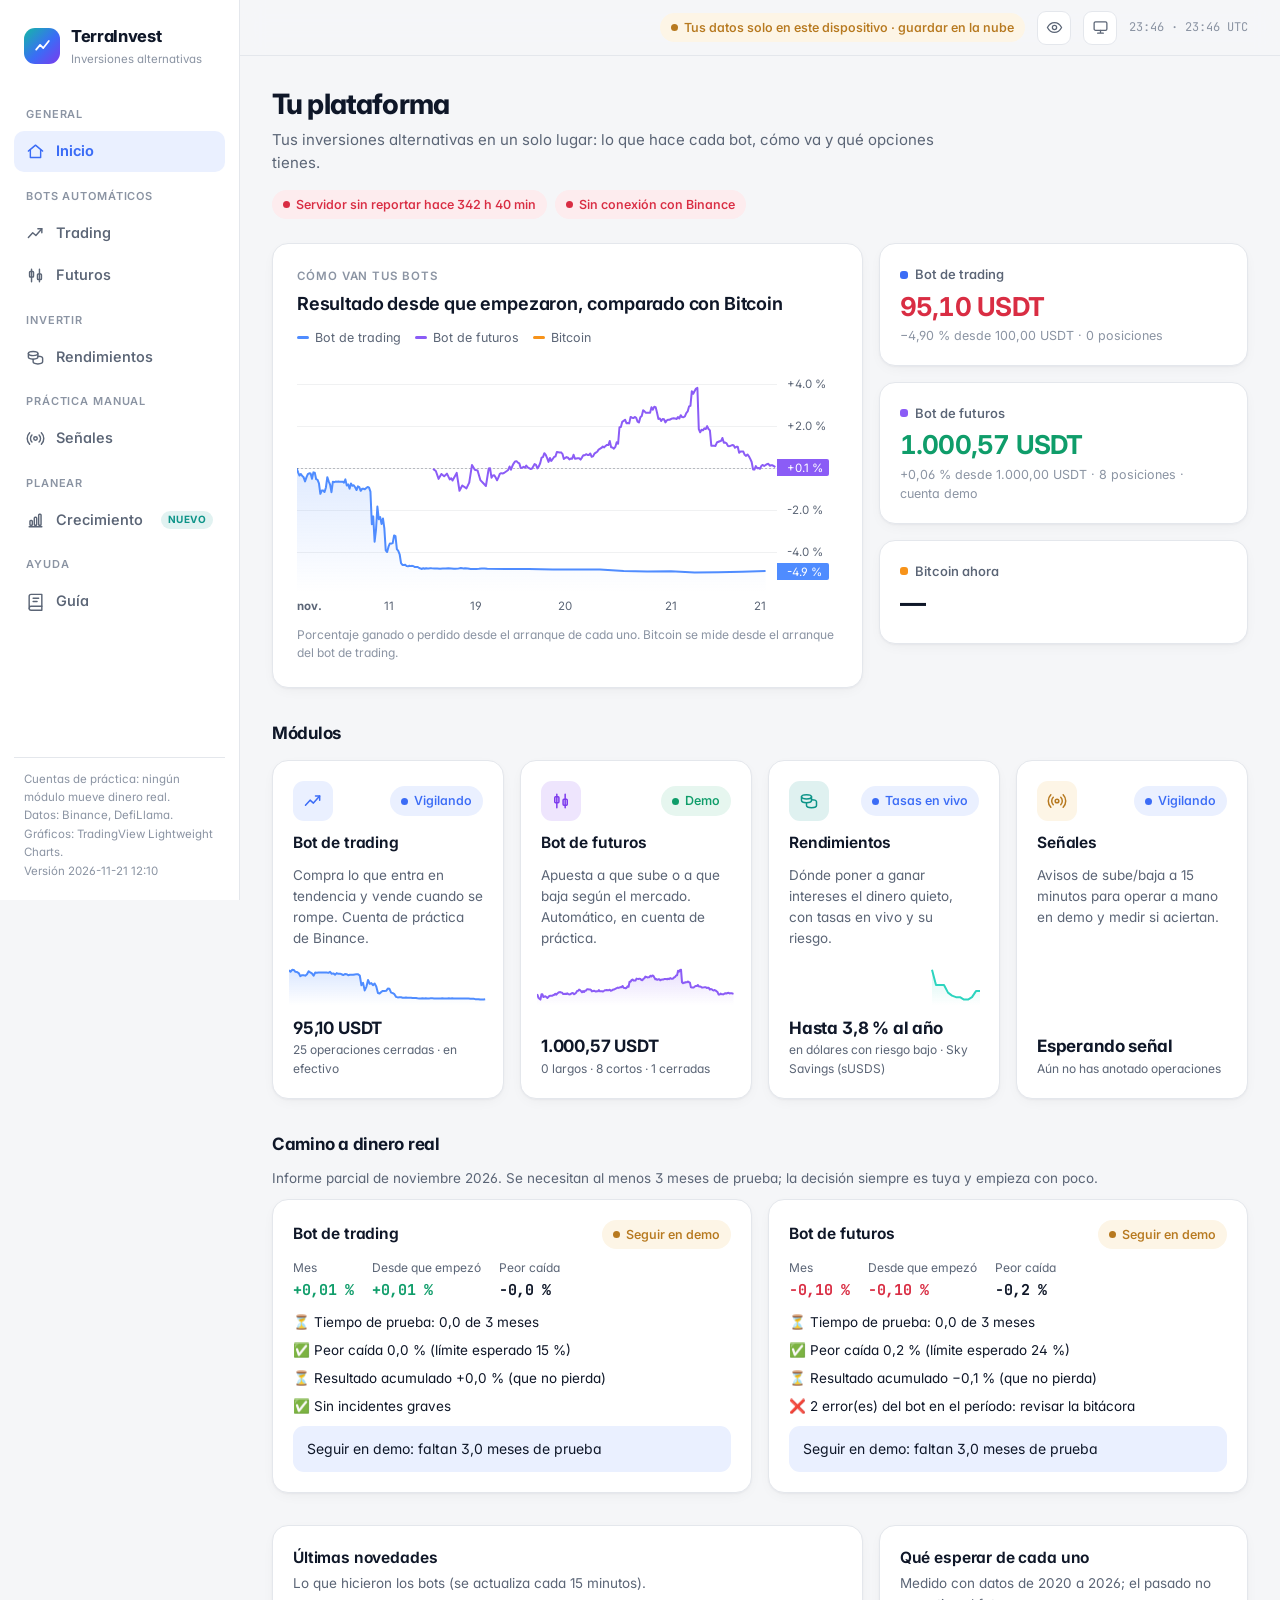
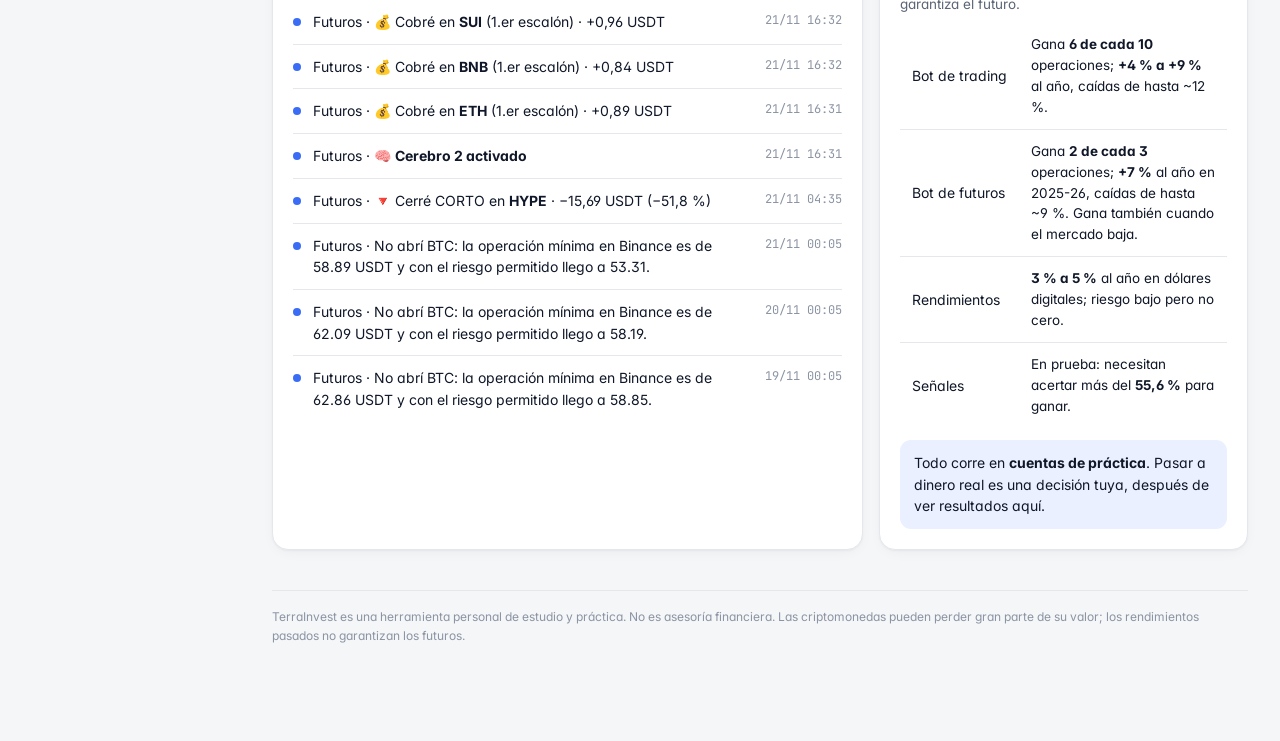
==== commit 16bd5327: "Pagina TerraInvest 7932d23" ====
--- a/index.html
+++ b/index.html
@@ -246,7 +246,7 @@
 ;
 var qrcode=function(){function i(t,r){function a(t,r){g=function(t){for(var r=new Array(t),e=0;e<t;e+=1){r[e]=new Array(t);for(var n=0;n<t;n+=1)r[e][n]=null}return r}(l=4*u+17),e(0,0),e(l-7,0),e(0,l-7),i(),o(),v(t,r),7<=u&&h(t),null==n&&(n=w(u,f,c)),d(n,r)}var u=t,f=y[r],g=null,l=0,n=null,c=[],s={},e=function(t,r){for(var e=-1;e<=7;e+=1)if(!(t+e<=-1||l<=t+e))for(var n=-1;n<=7;n+=1)r+n<=-1||l<=r+n||(g[t+e][r+n]=0<=e&&e<=6&&(0==n||6==n)||0<=n&&n<=6&&(0==e||6==e)||2<=e&&e<=4&&2<=n&&n<=4)},o=function(){for(var t=8;t<l-8;t+=1)null==g[t][6]&&(g[t][6]=t%2==0);for(var r=8;r<l-8;r+=1)null==g[6][r]&&(g[6][r]=r%2==0)},i=function(){for(var t=B.getPatternPosition(u),r=0;r<t.length;r+=1)for(var e=0;e<t.length;e+=1){var n=t[r],o=t[e];if(null==g[n][o])for(var i=-2;i<=2;i+=1)for(var a=-2;a<=2;a+=1)g[n+i][o+a]=-2==i||2==i||-2==a||2==a||0==i&&0==a}},h=function(t){for(var r=B.getBCHTypeNumber(u),e=0;e<18;e+=1){var n=!t&&1==(r>>e&1);g[Math.floor(e/3)][e%3+l-8-3]=n}for(e=0;e<18;e+=1){n=!t&&1==(r>>e&1);g[e%3+l-8-3][Math.floor(e/3)]=n}},v=function(t,r){for(var e=f<<3|r,n=B.getBCHTypeInfo(e),o=0;o<15;o+=1){var i=!t&&1==(n>>o&1);o<6?g[o][8]=i:o<8?g[o+1][8]=i:g[l-15+o][8]=i}for(o=0;o<15;o+=1){i=!t&&1==(n>>o&1);o<8?g[8][l-o-1]=i:o<9?g[8][15-o-1+1]=i:g[8][15-o-1]=i}g[l-8][8]=!t},d=function(t,r){for(var e=-1,n=l-1,o=7,i=0,a=B.getMaskFunction(r),u=l-1;0<u;u-=2)for(6==u&&(u-=1);;){for(var f=0;f<2;f+=1)if(null==g[n][u-f]){var c=!1;i<t.length&&(c=1==(t[i]>>>o&1)),a(n,u-f)&&(c=!c),g[n][u-f]=c,-1==(o-=1)&&(i+=1,o=7)}if((n+=e)<0||l<=n){n-=e,e=-e;break}}},w=function(t,r,e){for(var n=b.getRSBlocks(t,r),o=M(),i=0;i<e.length;i+=1){var a=e[i];o.put(a.getMode(),4),o.put(a.getLength(),B.getLengthInBits(a.getMode(),t)),a.write(o)}var u=0;for(i=0;i<n.length;i+=1)u+=n[i].dataCount;if(o.getLengthInBits()>8*u)throw"code length overflow. ("+o.getLengthInBits()+">"+8*u+")";for(o.getLengthInBits()+4<=8*u&&o.put(0,4);o.getLengthInBits()%8!=0;)o.putBit(!1);for(;!(o.getLengthInBits()>=8*u||(o.put(236,8),o.getLengthInBits()>=8*u));)o.put(17,8);return function(t,r){for(var e=0,n=0,o=0,i=new Array(r.length),a=new Array(r.length),u=0;u<r.length;u+=1){var f=r[u].dataCount,c=r[u].totalCount-f;n=Math.max(n,f),o=Math.max(o,c),i[u]=new Array(f);for(var g=0;g<i[u].length;g+=1)i[u][g]=255&t.getBuffer()[g+e];e+=f;var l=B.getErrorCorrectPolynomial(c),h=C(i[u],l.getLength()-1).mod(l);a[u]=new Array(l.getLength()-1);for(g=0;g<a[u].length;g+=1){var s=g+h.getLength()-a[u].length;a[u][g]=0<=s?h.getAt(s):0}}var v=0;for(g=0;g<r.length;g+=1)v+=r[g].totalCount;var d=new Array(v),w=0;for(g=0;g<n;g+=1)for(u=0;u<r.length;u+=1)g<i[u].length&&(d[w]=i[u][g],w+=1);for(g=0;g<o;g+=1)for(u=0;u<r.length;u+=1)g<a[u].length&&(d[w]=a[u][g],w+=1);return d}(o,n)};s.addData=function(t,r){var e=null;switch(r=r||"Byte"){case"Numeric":e=x(t);break;case"Alphanumeric":e=m(t);break;case"Byte":e=L(t);break;case"Kanji":e=D(t);break;default:throw"mode:"+r}c.push(e),n=null},s.isDark=function(t,r){if(t<0||l<=t||r<0||l<=r)throw t+","+r;return g[t][r]},s.getModuleCount=function(){return l},s.make=function(){if(u<1){for(var t=1;t<40;t++){for(var r=b.getRSBlocks(t,f),e=M(),n=0;n<c.length;n++){var o=c[n];e.put(o.getMode(),4),e.put(o.getLength(),B.getLengthInBits(o.getMode(),t)),o.write(e)}var i=0;for(n=0;n<r.length;n++)i+=r[n].dataCount;if(e.getLengthInBits()<=8*i)break}u=t}a(!1,function(){for(var t=0,r=0,e=0;e<8;e+=1){a(!0,e);var n=B.getLostPoint(s);(0==e||n<t)&&(t=n,r=e)}return r}())},s.createTableTag=function(t,r){t=t||2;var e="";e+='<table style="',e+=" border-width: 0px; border-style: none;",e+=" border-collapse: collapse;",e+=" padding: 0px; margin: "+(r=void 0===r?4*t:r)+"px;",e+='">',e+="<tbody>";for(var n=0;n<s.getModuleCount();n+=1){e+="<tr>";for(var o=0;o<s.getModuleCount();o+=1)e+='<td style="',e+=" border-width: 0px; border-style: none;",e+=" border-collapse: collapse;",e+=" padding: 0px; margin: 0px;",e+=" width: "+t+"px;",e+=" height: "+t+"px;",e+=" background-color: ",e+=s.isDark(n,o)?"#000000":"#ffffff",e+=";",e+='"/>';e+="</tr>"}return e+="</tbody>",e+="</table>"},s.createSvgTag=function(t,r,e,n){var o={};"object"==typeof t&&(t=(o=t).cellSize,r=o.margin,e=o.alt,n=o.title),t=t||2,r=void 0===r?4*t:r,(e="string"==typeof e?{text:e}:e||{}).text=e.text||null,e.id=e.text?e.id||"qrcode-description":null,(n="string"==typeof n?{text:n}:n||{}).text=n.text||null,n.id=n.text?n.id||"qrcode-title":null;var i,a,u,f,c=s.getModuleCount()*t+2*r,g="";for(f="l"+t+",0 0,"+t+" -"+t+",0 0,-"+t+"z ",g+='<svg version="1.1" xmlns="http://www.w3.org/2000/svg"',g+=o.scalable?"":' width="'+c+'px" height="'+c+'px"',g+=' viewBox="0 0 '+c+" "+c+'" ',g+=' preserveAspectRatio="xMinYMin meet"',g+=n.text||e.text?' role="img" aria-labelledby="'+p([n.id,e.id].join(" ").trim())+'"':"",g+=">",g+=n.text?'<title id="'+p(n.id)+'">'+p(n.text)+"</title>":"",g+=e.text?'<description id="'+p(e.id)+'">'+p(e.text)+"</description>":"",g+='<rect width="100%" height="100%" fill="white" cx="0" cy="0"/>',g+='<path d="',a=0;a<s.getModuleCount();a+=1)for(u=a*t+r,i=0;i<s.getModuleCount();i+=1)s.isDark(a,i)&&(g+="M"+(i*t+r)+","+u+f);return g+='" stroke="transparent" fill="black"/>',g+="</svg>"},s.createDataURL=function(o,t){o=o||2,t=void 0===t?4*o:t;var r=s.getModuleCount()*o+2*t,i=t,a=r-t;return I(r,r,function(t,r){if(i<=t&&t<a&&i<=r&&r<a){var e=Math.floor((t-i)/o),n=Math.floor((r-i)/o);return s.isDark(n,e)?0:1}return 1})},s.createImgTag=function(t,r,e){t=t||2,r=void 0===r?4*t:r;var n=s.getModuleCount()*t+2*r,o="";return o+="<img",o+=' src="',o+=s.createDataURL(t,r),o+='"',o+=' width="',o+=n,o+='"',o+=' height="',o+=n,o+='"',e&&(o+=' alt="',o+=p(e),o+='"'),o+="/>"};var p=function(t){for(var r="",e=0;e<t.length;e+=1){var n=t.charAt(e);switch(n){case"<":r+="&lt;";break;case">":r+="&gt;";break;case"&":r+="&amp;";break;case'"':r+="&quot;";break;default:r+=n}}return r};return s.createASCII=function(t,r){if((t=t||1)<2)return function(t){t=void 0===t?2:t;var r,e,n,o,i,a=1*s.getModuleCount()+2*t,u=t,f=a-t,c={"██":"█","█ ":"▀"," █":"▄","  ":" "},g={"██":"▀","█ ":"▀"," █":" ","  ":" "},l="";for(r=0;r<a;r+=2){for(n=Math.floor((r-u)/1),o=Math.floor((r+1-u)/1),e=0;e<a;e+=1)i="█",u<=e&&e<f&&u<=r&&r<f&&s.isDark(n,Math.floor((e-u)/1))&&(i=" "),u<=e&&e<f&&u<=r+1&&r+1<f&&s.isDark(o,Math.floor((e-u)/1))?i+=" ":i+="█",l+=t<1&&f<=r+1?g[i]:c[i];l+="\n"}return a%2&&0<t?l.substring(0,l.length-a-1)+Array(1+a).join("▀"):l.substring(0,l.length-1)}(r);t-=1,r=void 0===r?2*t:r;var e,n,o,i,a=s.getModuleCount()*t+2*r,u=r,f=a-r,c=Array(t+1).join("██"),g=Array(t+1).join("  "),l="",h="";for(e=0;e<a;e+=1){for(o=Math.floor((e-u)/t),h="",n=0;n<a;n+=1)i=1,u<=n&&n<f&&u<=e&&e<f&&s.isDark(o,Math.floor((n-u)/t))&&(i=0),h+=i?c:g;for(o=0;o<t;o+=1)l+=h+"\n"}return l.substring(0,l.length-1)},s.renderTo2dContext=function(t,r){r=r||2;for(var e=s.getModuleCount(),n=0;n<e;n++)for(var o=0;o<e;o++)t.fillStyle=s.isDark(n,o)?"black":"white",t.fillRect(n*r,o*r,r,r)},s}i.stringToBytes=(i.stringToBytesFuncs={default:function(t){for(var r=[],e=0;e<t.length;e+=1){var n=t.charCodeAt(e);r.push(255&n)}return r}}).default,i.createStringToBytes=function(u,f){var i=function(){function t(){var t=r.read();if(-1==t)throw"eof";return t}for(var r=S(u),e=0,n={};;){var o=r.read();if(-1==o)break;var i=t(),a=t()<<8|t();n[String.fromCharCode(o<<8|i)]=a,e+=1}if(e!=f)throw e+" != "+f;return n}(),a="?".charCodeAt(0);return function(t){for(var r=[],e=0;e<t.length;e+=1){var n=t.charCodeAt(e);if(n<128)r.push(n);else{var o=i[t.charAt(e)];"number"==typeof o?(255&o)==o?r.push(o):(r.push(o>>>8),r.push(255&o)):r.push(a)}}return r}};var r,t,a=1,u=2,o=4,f=8,y={L:1,M:0,Q:3,H:2},e=0,n=1,c=2,g=3,l=4,h=5,s=6,v=7,B=(r=[[],[6,18],[6,22],[6,26],[6,30],[6,34],[6,22,38],[6,24,42],[6,26,46],[6,28,50],[6,30,54],[6,32,58],[6,34,62],[6,26,46,66],[6,26,48,70],[6,26,50,74],[6,30,54,78],[6,30,56,82],[6,30,58,86],[6,34,62,90],[6,28,50,72,94],[6,26,50,74,98],[6,30,54,78,102],[6,28,54,80,106],[6,32,58,84,110],[6,30,58,86,114],[6,34,62,90,118],[6,26,50,74,98,122],[6,30,54,78,102,126],[6,26,52,78,104,130],[6,30,56,82,108,134],[6,34,60,86,112,138],[6,30,58,86,114,142],[6,34,62,90,118,146],[6,30,54,78,102,126,150],[6,24,50,76,102,128,154],[6,28,54,80,106,132,158],[6,32,58,84,110,136,162],[6,26,54,82,110,138,166],[6,30,58,86,114,142,170]],(t={}).getBCHTypeInfo=function(t){for(var r=t<<10;0<=d(r)-d(1335);)r^=1335<<d(r)-d(1335);return 21522^(t<<10|r)},t.getBCHTypeNumber=function(t){for(var r=t<<12;0<=d(r)-d(7973);)r^=7973<<d(r)-d(7973);return t<<12|r},t.getPatternPosition=function(t){return r[t-1]},t.getMaskFunction=function(t){switch(t){case e:return function(t,r){return(t+r)%2==0};case n:return function(t,r){return t%2==0};case c:return function(t,r){return r%3==0};case g:return function(t,r){return(t+r)%3==0};case l:return function(t,r){return(Math.floor(t/2)+Math.floor(r/3))%2==0};case h:return function(t,r){return t*r%2+t*r%3==0};case s:return function(t,r){return(t*r%2+t*r%3)%2==0};case v:return function(t,r){return(t*r%3+(t+r)%2)%2==0};default:throw"bad maskPattern:"+t}},t.getErrorCorrectPolynomial=function(t){for(var r=C([1],0),e=0;e<t;e+=1)r=r.multiply(C([1,w.gexp(e)],0));return r},t.getLengthInBits=function(t,r){if(1<=r&&r<10)switch(t){case a:return 10;case u:return 9;case o:case f:return 8;default:throw"mode:"+t}else if(r<27)switch(t){case a:return 12;case u:return 11;case o:return 16;case f:return 10;default:throw"mode:"+t}else{if(!(r<41))throw"type:"+r;switch(t){case a:return 14;case u:return 13;case o:return 16;case f:return 12;default:throw"mode:"+t}}},t.getLostPoint=function(t){for(var r=t.getModuleCount(),e=0,n=0;n<r;n+=1)for(var o=0;o<r;o+=1){for(var i=0,a=t.isDark(n,o),u=-1;u<=1;u+=1)if(!(n+u<0||r<=n+u))for(var f=-1;f<=1;f+=1)o+f<0||r<=o+f||0==u&&0==f||a==t.isDark(n+u,o+f)&&(i+=1);5<i&&(e+=3+i-5)}for(n=0;n<r-1;n+=1)for(o=0;o<r-1;o+=1){var c=0;t.isDark(n,o)&&(c+=1),t.isDark(n+1,o)&&(c+=1),t.isDark(n,o+1)&&(c+=1),t.isDark(n+1,o+1)&&(c+=1),0!=c&&4!=c||(e+=3)}for(n=0;n<r;n+=1)for(o=0;o<r-6;o+=1)t.isDark(n,o)&&!t.isDark(n,o+1)&&t.isDark(n,o+2)&&t.isDark(n,o+3)&&t.isDark(n,o+4)&&!t.isDark(n,o+5)&&t.isDark(n,o+6)&&(e+=40);for(o=0;o<r;o+=1)for(n=0;n<r-6;n+=1)t.isDark(n,o)&&!t.isDark(n+1,o)&&t.isDark(n+2,o)&&t.isDark(n+3,o)&&t.isDark(n+4,o)&&!t.isDark(n+5,o)&&t.isDark(n+6,o)&&(e+=40);var g=0;for(o=0;o<r;o+=1)for(n=0;n<r;n+=1)t.isDark(n,o)&&(g+=1);return e+=Math.abs(100*g/r/r-50)/5*10},t);function d(t){for(var r=0;0!=t;)r+=1,t>>>=1;return r}var w=function(){for(var r=new Array(256),e=new Array(256),t=0;t<8;t+=1)r[t]=1<<t;for(t=8;t<256;t+=1)r[t]=r[t-4]^r[t-5]^r[t-6]^r[t-8];for(t=0;t<255;t+=1)e[r[t]]=t;var n={glog:function(t){if(t<1)throw"glog("+t+")";return e[t]},gexp:function(t){for(;t<0;)t+=255;for(;256<=t;)t-=255;return r[t]}};return n}();function C(n,o){if(void 0===n.length)throw n.length+"/"+o;var r=function(){for(var t=0;t<n.length&&0==n[t];)t+=1;for(var r=new Array(n.length-t+o),e=0;e<n.length-t;e+=1)r[e]=n[e+t];return r}(),i={getAt:function(t){return r[t]},getLength:function(){return r.length},multiply:function(t){for(var r=new Array(i.getLength()+t.getLength()-1),e=0;e<i.getLength();e+=1)for(var n=0;n<t.getLength();n+=1)r[e+n]^=w.gexp(w.glog(i.getAt(e))+w.glog(t.getAt(n)));return C(r,0)},mod:function(t){if(i.getLength()-t.getLength()<0)return i;for(var r=w.glog(i.getAt(0))-w.glog(t.getAt(0)),e=new Array(i.getLength()),n=0;n<i.getLength();n+=1)e[n]=i.getAt(n);for(n=0;n<t.getLength();n+=1)e[n]^=w.gexp(w.glog(t.getAt(n))+r);return C(e,0).mod(t)}};return i}function p(){var e=[],o={writeByte:function(t){e.push(255&t)},writeShort:function(t){o.writeByte(t),o.writeByte(t>>>8)},writeBytes:function(t,r,e){r=r||0,e=e||t.length;for(var n=0;n<e;n+=1)o.writeByte(t[n+r])},writeString:function(t){for(var r=0;r<t.length;r+=1)o.writeByte(t.charCodeAt(r))},toByteArray:function(){return e},toString:function(){var t="";t+="[";for(var r=0;r<e.length;r+=1)0<r&&(t+=","),t+=e[r];return t+="]"}};return o}var k,A,b=(k=[[1,26,19],[1,26,16],[1,26,13],[1,26,9],[1,44,34],[1,44,28],[1,44,22],[1,44,16],[1,70,55],[1,70,44],[2,35,17],[2,35,13],[1,100,80],[2,50,32],[2,50,24],[4,25,9],[1,134,108],[2,67,43],[2,33,15,2,34,16],[2,33,11,2,34,12],[2,86,68],[4,43,27],[4,43,19],[4,43,15],[2,98,78],[4,49,31],[2,32,14,4,33,15],[4,39,13,1,40,14],[2,121,97],[2,60,38,2,61,39],[4,40,18,2,41,19],[4,40,14,2,41,15],[2,146,116],[3,58,36,2,59,37],[4,36,16,4,37,17],[4,36,12,4,37,13],[2,86,68,2,87,69],[4,69,43,1,70,44],[6,43,19,2,44,20],[6,43,15,2,44,16],[4,101,81],[1,80,50,4,81,51],[4,50,22,4,51,23],[3,36,12,8,37,13],[2,116,92,2,117,93],[6,58,36,2,59,37],[4,46,20,6,47,21],[7,42,14,4,43,15],[4,133,107],[8,59,37,1,60,38],[8,44,20,4,45,21],[12,33,11,4,34,12],[3,145,115,1,146,116],[4,64,40,5,65,41],[11,36,16,5,37,17],[11,36,12,5,37,13],[5,109,87,1,110,88],[5,65,41,5,66,42],[5,54,24,7,55,25],[11,36,12,7,37,13],[5,122,98,1,123,99],[7,73,45,3,74,46],[15,43,19,2,44,20],[3,45,15,13,46,16],[1,135,107,5,136,108],[10,74,46,1,75,47],[1,50,22,15,51,23],[2,42,14,17,43,15],[5,150,120,1,151,121],[9,69,43,4,70,44],[17,50,22,1,51,23],[2,42,14,19,43,15],[3,141,113,4,142,114],[3,70,44,11,71,45],[17,47,21,4,48,22],[9,39,13,16,40,14],[3,135,107,5,136,108],[3,67,41,13,68,42],[15,54,24,5,55,25],[15,43,15,10,44,16],[4,144,116,4,145,117],[17,68,42],[17,50,22,6,51,23],[19,46,16,6,47,17],[2,139,111,7,140,112],[17,74,46],[7,54,24,16,55,25],[34,37,13],[4,151,121,5,152,122],[4,75,47,14,76,48],[11,54,24,14,55,25],[16,45,15,14,46,16],[6,147,117,4,148,118],[6,73,45,14,74,46],[11,54,24,16,55,25],[30,46,16,2,47,17],[8,132,106,4,133,107],[8,75,47,13,76,48],[7,54,24,22,55,25],[22,45,15,13,46,16],[10,142,114,2,143,115],[19,74,46,4,75,47],[28,50,22,6,51,23],[33,46,16,4,47,17],[8,152,122,4,153,123],[22,73,45,3,74,46],[8,53,23,26,54,24],[12,45,15,28,46,16],[3,147,117,10,148,118],[3,73,45,23,74,46],[4,54,24,31,55,25],[11,45,15,31,46,16],[7,146,116,7,147,117],[21,73,45,7,74,46],[1,53,23,37,54,24],[19,45,15,26,46,16],[5,145,115,10,146,116],[19,75,47,10,76,48],[15,54,24,25,55,25],[23,45,15,25,46,16],[13,145,115,3,146,116],[2,74,46,29,75,47],[42,54,24,1,55,25],[23,45,15,28,46,16],[17,145,115],[10,74,46,23,75,47],[10,54,24,35,55,25],[19,45,15,35,46,16],[17,145,115,1,146,116],[14,74,46,21,75,47],[29,54,24,19,55,25],[11,45,15,46,46,16],[13,145,115,6,146,116],[14,74,46,23,75,47],[44,54,24,7,55,25],[59,46,16,1,47,17],[12,151,121,7,152,122],[12,75,47,26,76,48],[39,54,24,14,55,25],[22,45,15,41,46,16],[6,151,121,14,152,122],[6,75,47,34,76,48],[46,54,24,10,55,25],[2,45,15,64,46,16],[17,152,122,4,153,123],[29,74,46,14,75,47],[49,54,24,10,55,25],[24,45,15,46,46,16],[4,152,122,18,153,123],[13,74,46,32,75,47],[48,54,24,14,55,25],[42,45,15,32,46,16],[20,147,117,4,148,118],[40,75,47,7,76,48],[43,54,24,22,55,25],[10,45,15,67,46,16],[19,148,118,6,149,119],[18,75,47,31,76,48],[34,54,24,34,55,25],[20,45,15,61,46,16]],(A={}).getRSBlocks=function(t,r){var e=function(t,r){switch(r){case y.L:return k[4*(t-1)+0];case y.M:return k[4*(t-1)+1];case y.Q:return k[4*(t-1)+2];case y.H:return k[4*(t-1)+3];default:return}}(t,r);if(void 0===e)throw"bad rs block @ typeNumber:"+t+"/errorCorrectionLevel:"+r;for(var n,o,i=e.length/3,a=[],u=0;u<i;u+=1)for(var f=e[3*u+0],c=e[3*u+1],g=e[3*u+2],l=0;l<f;l+=1)a.push((n=g,o=void 0,(o={}).totalCount=c,o.dataCount=n,o));return a},A),M=function(){var e=[],n=0,o={getBuffer:function(){return e},getAt:function(t){var r=Math.floor(t/8);return 1==(e[r]>>>7-t%8&1)},put:function(t,r){for(var e=0;e<r;e+=1)o.putBit(1==(t>>>r-e-1&1))},getLengthInBits:function(){return n},putBit:function(t){var r=Math.floor(n/8);e.length<=r&&e.push(0),t&&(e[r]|=128>>>n%8),n+=1}};return o},x=function(t){var r=a,n=t,e={getMode:function(){return r},getLength:function(t){return n.length},write:function(t){for(var r=n,e=0;e+2<r.length;)t.put(o(r.substring(e,e+3)),10),e+=3;e<r.length&&(r.length-e==1?t.put(o(r.substring(e,e+1)),4):r.length-e==2&&t.put(o(r.substring(e,e+2)),7))}},o=function(t){for(var r=0,e=0;e<t.length;e+=1)r=10*r+i(t.charAt(e));return r},i=function(t){if("0"<=t&&t<="9")return t.charCodeAt(0)-"0".charCodeAt(0);throw"illegal char :"+t};return e},m=function(t){var r=u,n=t,e={getMode:function(){return r},getLength:function(t){return n.length},write:function(t){for(var r=n,e=0;e+1<r.length;)t.put(45*o(r.charAt(e))+o(r.charAt(e+1)),11),e+=2;e<r.length&&t.put(o(r.charAt(e)),6)}},o=function(t){if("0"<=t&&t<="9")return t.charCodeAt(0)-"0".charCodeAt(0);if("A"<=t&&t<="Z")return t.charCodeAt(0)-"A".charCodeAt(0)+10;switch(t){case" ":return 36;case"$":return 37;case"%":return 38;case"*":return 39;case"+":return 40;case"-":return 41;case".":return 42;case"/":return 43;case":":return 44;default:throw"illegal char :"+t}};return e},L=function(t){var r=o,e=i.stringToBytes(t),n={getMode:function(){return r},getLength:function(t){return e.length},write:function(t){for(var r=0;r<e.length;r+=1)t.put(e[r],8)}};return n},D=function(t){var r=f,e=i.stringToBytesFuncs.SJIS;if(!e)throw"sjis not supported.";!function(){var t=e("友");if(2!=t.length||38726!=(t[0]<<8|t[1]))throw"sjis not supported."}();var o=e(t),n={getMode:function(){return r},getLength:function(t){return~~(o.length/2)},write:function(t){for(var r=o,e=0;e+1<r.length;){var n=(255&r[e])<<8|255&r[e+1];if(33088<=n&&n<=40956)n-=33088;else{if(!(57408<=n&&n<=60351))throw"illegal char at "+(e+1)+"/"+n;n-=49472}n=192*(n>>>8&255)+(255&n),t.put(n,13),e+=2}if(e<r.length)throw"illegal char at "+(e+1)}};return n},S=function(t){var e=t,n=0,o=0,i=0,r={read:function(){for(;i<8;){if(n>=e.length){if(0==i)return-1;throw"unexpected end of file./"+i}var t=e.charAt(n);if(n+=1,"="==t)return i=0,-1;t.match(/^\s$/)||(o=o<<6|a(t.charCodeAt(0)),i+=6)}var r=o>>>i-8&255;return i-=8,r}},a=function(t){if(65<=t&&t<=90)return t-65;if(97<=t&&t<=122)return t-97+26;if(48<=t&&t<=57)return t-48+52;if(43==t)return 62;if(47==t)return 63;throw"c:"+t};return r},I=function(t,r,e){for(var n=function(t,r){var n=t,o=r,l=new Array(t*r),e={setPixel:function(t,r,e){l[r*n+t]=e},write:function(t){t.writeString("GIF87a"),t.writeShort(n),t.writeShort(o),t.writeByte(128),t.writeByte(0),t.writeByte(0),t.writeByte(0),t.writeByte(0),t.writeByte(0),t.writeByte(255),t.writeByte(255),t.writeByte(255),t.writeString(","),t.writeShort(0),t.writeShort(0),t.writeShort(n),t.writeShort(o),t.writeByte(0);var r=i(2);t.writeByte(2);for(var e=0;255<r.length-e;)t.writeByte(255),t.writeBytes(r,e,255),e+=255;t.writeByte(r.length-e),t.writeBytes(r,e,r.length-e),t.writeByte(0),t.writeString(";")}},i=function(t){for(var r=1<<t,e=1+(1<<t),n=t+1,o=h(),i=0;i<r;i+=1)o.add(String.fromCharCode(i));o.add(String.fromCharCode(r)),o.add(String.fromCharCode(e));var a=p(),u=function(t){var e=t,n=0,o=0,r={write:function(t,r){if(t>>>r!=0)throw"length over";for(;8<=n+r;)e.writeByte(255&(t<<n|o)),r-=8-n,t>>>=8-n,n=o=0;o|=t<<n,n+=r},flush:function(){0<n&&e.writeByte(o)}};return r}(a);u.write(r,n);var f=0,c=String.fromCharCode(l[f]);for(f+=1;f<l.length;){var g=String.fromCharCode(l[f]);f+=1,o.contains(c+g)?c+=g:(u.write(o.indexOf(c),n),o.size()<4095&&(o.size()==1<<n&&(n+=1),o.add(c+g)),c=g)}return u.write(o.indexOf(c),n),u.write(e,n),u.flush(),a.toByteArray()},h=function(){var r={},e=0,n={add:function(t){if(n.contains(t))throw"dup key:"+t;r[t]=e,e+=1},size:function(){return e},indexOf:function(t){return r[t]},contains:function(t){return void 0!==r[t]}};return n};return e}(t,r),o=0;o<r;o+=1)for(var i=0;i<t;i+=1)n.setPixel(i,o,e(i,o));var a=p();n.write(a);for(var u=function(){function e(t){a+=String.fromCharCode(r(63&t))}var n=0,o=0,i=0,a="",t={},r=function(t){if(t<0);else{if(t<26)return 65+t;if(t<52)return t-26+97;if(t<62)return t-52+48;if(62==t)return 43;if(63==t)return 47}throw"n:"+t};return t.writeByte=function(t){for(n=n<<8|255&t,o+=8,i+=1;6<=o;)e(n>>>o-6),o-=6},t.flush=function(){if(0<o&&(e(n<<6-o),o=n=0),i%3!=0)for(var t=3-i%3,r=0;r<t;r+=1)a+="="},t.toString=function(){return a},t}(),f=a.toByteArray(),c=0;c<f.length;c+=1)u.writeByte(f[c]);return u.flush(),"data:image/gif;base64,"+u};return i}();qrcode.stringToBytesFuncs["UTF-8"]=function(t){return function(t){for(var r=[],e=0;e<t.length;e++){var n=t.charCodeAt(e);n<128?r.push(n):n<2048?r.push(192|n>>6,128|63&n):n<55296||57344<=n?r.push(224|n>>12,128|n>>6&63,128|63&n):(e++,n=65536+((1023&n)<<10|1023&t.charCodeAt(e)),r.push(240|n>>18,128|n>>12&63,128|n>>6&63,128|63&n))}return r}(t)},function(t){"function"==typeof define&&define.amd?define([],t):"object"==typeof exports&&(module.exports=t())}(function(){return qrcode});</script>
 <script>
-const DATOS = {"generado":"2026-11-21T11:29","rendimientos":{"actualizado":1795278583985,"opciones":[{"id":"binance_earn","nombre":"Binance Simple Earn · USDT flexible","tipo":"Ahorro en dólares","moneda":"USD","riesgo":2,"acceso":"Fácil: en la app de Binance","liquidez":"Inmediata","como":"Binance presta tus USDT a quienes operan con margen y te paga intereses cada día. Retiras cuando quieras.","cuidado":"Tu dinero queda en Binance: si Binance tuviera un problema, lo tendrías tú también.","fijo":{"apy":0.019045011611,"extra":0.08,"extra_hasta":1000.0,"fecha":"hoy","fuente":"https://www.binance.com/en/support/announcement/detail/0aa1414ad5f94c3ba1728a2bdace2b2b"},"apy":0.019045011611,"media30":0.019045011611,"serie":[],"fecha":"hoy (en vivo)","fuente":"Binance (en vivo)"},{"id":"d8c4eff5-c8a9-46fc-a888-057c4c668e72","nombre":"Sky Savings (sUSDS)","tipo":"Ahorro en dólares","moneda":"USD","riesgo":2,"acceso":"Medio: necesitas una billetera propia","liquidez":"Inmediata","como":"El antiguo MakerDAO paga una tasa por guardar su dólar digital (USDS). La tasa la fija el protocolo.","cuidado":"Riesgo de programa (contrato inteligente) y de que el dólar digital pierda su paridad.","apy":0.038,"media30":0.038,"tvl":1956371581,"serie":[["2025-11",0.045],["2025-12",0.04],["2026-01",0.04],["2026-02",0.04],["2026-03",0.0375],["2026-04",0.0365],["2026-05",0.036],["2026-06",0.036],["2026-07",0.0352],["2026-08",0.0352],["2026-09",0.036],["2026-10",0.038],["2026-11",0.038]],"fecha":"2026-11-21","fuente":"DefiLlama"},{"id":"ac61ee82-2fe4-4f9b-a9cd-7fb33f598859","nombre":"Bonos del Tesoro de EE. UU. tokenizados (Ondo USDY)","tipo":"Bonos del Tesoro","moneda":"USD","riesgo":2,"acceso":"Difícil: verificación de identidad en Ondo","liquidez":"Días","como":"Un token respaldado por bonos del Tesoro de EE. UU. de corto plazo. Rinde lo que pagan esos bonos, menos comisiones.","cuidado":"Exige verificación y no es para residentes de EE. UU. Depende del emisor.","apy":0.0375,"media30":0.03746,"tvl":1270967779,"serie":[["2026-01",0.037],["2026-02",0.0356],["2026-03",0.0355],["2026-04",0.0355],["2026-05",0.0355],["2026-06",0.0355],["2026-07",0.0355],["2026-08",0.0355],["2026-09",0.036],["2026-10",0.0375],["2026-11",0.0375]],"fecha":"2026-11-21","fuente":"DefiLlama"},{"id":"f981a304-bb6c-45b8-b0c5-fd2f515ad23a","nombre":"Prestar USDT en Aave","tipo":"Préstamo en DeFi","moneda":"USD","riesgo":3,"acceso":"Medio: necesitas una billetera propia","liquidez":"Casi inmediata","como":"Prestas USDT en el mayor mercado de préstamos descentralizado; los que piden prestado dejan garantía.","cuidado":"La tasa sube y baja con la demanda. Riesgo de programa y de liquidaciones en caídas fuertes.","apy":0.0292231,"media30":0.03840356,"tvl":516584986,"serie":[["2025-11",0.03081],["2025-12",0.03262],["2026-01",0.0262],["2026-02",0.02002],["2026-03",0.01969],["2026-04",0.04155],["2026-05",0.02477],["2026-06",0.02238],["2026-07",0.02671],["2026-08",0.03345],["2026-09",0.03665],["2026-10",0.04641],["2026-11",0.02922]],"fecha":"2026-11-21","fuente":"DefiLlama"},{"id":"43641cf5-a92e-416b-bce9-27113d3c0db6","nombre":"Préstamos a instituciones (Maple · USDC)","tipo":"Crédito","moneda":"USD","riesgo":4,"acceso":"Medio: billetera propia","liquidez":"Días a semanas","como":"Prestas a empresas del mundo cripto con garantía. Paga más porque hay riesgo de que alguien no pague.","cuidado":"Riesgo de crédito: en 2022 varios prestatarios de este tipo quebraron.","apy":0.0524535,"media30":0.05137244,"tvl":728189055,"serie":[["2025-11",0.06825],["2025-12",0.06445],["2026-01",0.05414],["2026-02",0.04556],["2026-03",0.04488],["2026-04",0.0482],["2026-05",0.04652],["2026-06",0.05133],["2026-07",0.05147],["2026-08",0.05043],["2026-09",0.05142],["2026-10",0.05095],["2026-11",0.05245]],"fecha":"2026-11-21","fuente":"DefiLlama"},{"id":"66985a81-9c51-46ca-9977-42b4fe7bc6df","nombre":"Dólar sintético de Ethena (sUSDe)","tipo":"Estrategia neutral","moneda":"USD","riesgo":4,"acceso":"Medio: billetera propia","liquidez":"7 días","como":"Hace por ti la estrategia neutral de futuros a gran escala y reparte la financiación que cobra.","cuidado":"Si la financiación se vuelve negativa por mucho tiempo, el rendimiento cae y el dólar sintético puede perder valor.","apy":0.049039200000000005,"media30":0.05119461,"tvl":1146816617,"serie":[["2025-11",0.0469],["2025-12",0.0423],["2026-01",0.04567],["2026-02",0.03548],["2026-03",0.03555],["2026-04",0.05454],["2026-05",0.03783],["2026-06",0.03842],["2026-07",0.03971],["2026-08",0.04801],["2026-09",0.05248],["2026-10",0.05057],["2026-11",0.04904]],"fecha":"2026-11-21","fuente":"DefiLlama"},{"id":"80b8bf92-b953-4c20-98ea-c9653ef2bb98","nombre":"Staking de ETH en Binance (WBETH)","tipo":"Staking","moneda":"ETH","riesgo":3,"acceso":"Fácil: en la app de Binance","liquidez":"Inmediata (se vende el token)","como":"Tus ETH ayudan a validar la red Ethereum y la red te paga en más ETH.","cuidado":"Ganas en ETH: si ETH baja 30 %, el interés no lo compensa. Solo si ya quieres tener ETH.","apy":0.0233198,"media30":0.02452569,"tvl":6177354901,"serie":[["2025-11",0.02596],["2025-12",0.02563],["2026-01",0.02671],["2026-02",0.02596],["2026-03",0.02507],["2026-04",0.02627],["2026-05",0.02406],["2026-06",0.02451],["2026-07",0.02394],["2026-08",0.02216],["2026-09",0.02274],["2026-10",0.047],["2026-11",0.02332]],"fecha":"2026-11-21","fuente":"DefiLlama"},{"id":"9e709e57-84eb-496b-82ce-2e8f6a17db1b","nombre":"Staking de SOL en Binance (BNSOL)","tipo":"Staking","moneda":"SOL","riesgo":3,"acceso":"Fácil: en la app de Binance","liquidez":"Inmediata (se vende el token)","como":"Igual que con ETH, pero en la red Solana, que paga más.","cuidado":"Ganas en SOL, que sube y baja mucho más que ETH.","apy":0.0466324,"media30":0.045574453333333334,"tvl":724856398,"serie":[["2025-11",0.05717],["2025-12",0.05338],["2026-01",0.05395],["2026-02",0.05561],["2026-03",0.05337],["2026-04",0.05197],["2026-05",0.05206],["2026-06",0.0504],["2026-07",0.04785],["2026-08",0.04595],["2026-09",0.04521],["2026-10",0.04548],["2026-11",0.04663]],"fecha":"2026-11-21","fuente":"DefiLlama"},{"id":"carry_btc","nombre":"Neutral con futuros de BTC","tipo":"Estrategia neutral","moneda":"USD","riesgo":3,"acceso":"Medio: dos billeteras en Binance","liquidez":"Inmediata","como":"Compras BTC y vendes el mismo monto en futuros. No ganas ni pierdes con el precio; cobras la financiación cada 8 horas.","cuidado":"La mitad del capital queda como garantía; cuando la financiación es negativa, pagas. Comisiones ~0,3 % por armar y desarmar.","apy":-0.00588015,"media30":0.03404397583333334,"serie":[["2025-12",0.03056],["2026-01",0.02694],["2026-02",-0.00413],["2026-03",-0.00544],["2026-04",-0.01078],["2026-05",0.01362],["2026-06",0.01235],["2026-07",0.0333],["2026-08",0.0364],["2026-09",0.02754],["2026-10",0.02385],["2026-11",0.03184]],"fecha":"2026-11-21","fuente":"Binance (financiación de BTC)"}]},"estado":{"actualizado":1795278009686,"version":1,"futuros":{"modo":"demo","inicio":1794811382108,"capital":1000,"patrimonio":1002.13184095358,"pico":1038.37834425864,"caida":0.03490683670886707,"realizado":-15.689939430000004,"no_realizado":17.82178038357999,"bloqueo":null,"pausa":null,"proxima_decision":1795305900000,"abiertas":[{"sym":"ETHUSDT","lado":-1,"t_in":1794811382108,"p_in":1812.02,"cant":0.022,"stop":2142.56,"atr":110.02295930128015,"motivo_in":"Cerró bajo su mínimo de 20 días y Bitcoin está bajo su media de 100 días: apuesto a que sigue bajando.","comision":0.015945769999999998,"financiacion":-0.03089776,"precio":1677.44317161,"pnl":2.975642214579999,"tasa":3.025e-05,"liq":2708.9699},{"sym":"ZECUSDT","lado":-1,"t_in":1794811510142,"p_in":887.88,"cant":0.021,"stop":1242.64,"atr":118.09082334149838,"motivo_in":"Cerró bajo su mínimo de 20 días y Bitcoin está bajo su media de 100 días: apuesto a que sigue bajando.","comision":0.00745819,"financiacion":-0.014844089999999999,"precio":783.44,"pnl":2.200625899999999,"tasa":4.797e-05,"liq":1327.3806000000002},{"sym":"SOLUSDT","lado":-1,"t_in":1794811510142,"p_in":71.1,"cant":0.5,"stop":85.96,"atr":4.9476585897037895,"motivo_in":"Cerró bajo su mínimo de 20 días y Bitcoin está bajo su media de 100 días: apuesto a que sigue bajando.","comision":0.01422,"financiacion":-0.045432659999999986,"precio":70.18,"pnl":0.49121265999999375,"tasa":-0.00015254,"liq":106.2945},{"sym":"XRPUSDT","lado":-1,"t_in":1794811510142,"p_in":0.95,"cant":39.5,"stop":1.1403,"atr":0.06328039323280774,"motivo_in":"Cerró bajo su mínimo de 20 días y Bitcoin está bajo su media de 100 días: apuesto a que sigue bajando.","comision":0.01501,"financiacion":-0.028459530000000004,"precio":0.92611984,"pnl":0.9567158499999971,"tasa":2.782e-05,"liq":1.42025},{"sym":"NEARUSDT","lado":-1,"t_in":1794811510142,"p_in":3.146,"cant":6.0,"stop":4.313,"atr":0.38941279297521425,"motivo_in":"Cerró bajo su mínimo de 20 días y Bitcoin está bajo su media de 100 días: apuesto a que sigue bajando.","comision":0.0075504,"financiacion":-0.02508526,"precio":2.846,"pnl":1.817534859999999,"tasa":9.752e-05,"liq":4.70327},{"sym":"DOGEUSDT","lado":-1,"t_in":1794811510142,"p_in":0.05867,"cant":605.0,"stop":0.07105,"atr":0.004129558243792518,"motivo_in":"Cerró bajo su mínimo de 20 días y Bitcoin está bajo su media de 100 días: apuesto a que sigue bajando.","comision":0.01419814,"financiacion":-0.01243652,"precio":0.05491,"pnl":2.2730383799999996,"tasa":5.604e-05,"liq":0.08771165},{"sym":"BNBUSDT","lado":-1,"t_in":1794811510142,"p_in":590.07,"cant":0.09,"stop":672.29,"atr":27.421282194764178,"motivo_in":"Cerró bajo su mínimo de 20 días y Bitcoin está bajo su media de 100 días: apuesto a que sigue bajando.","comision":0.02124252,"financiacion":-0.01907359,"precio":545.35,"pnl":4.022631070000002,"tasa":0.0,"liq":882.1546500000002},{"sym":"SUIUSDT","lado":-1,"t_in":1794811510142,"p_in":0.7208,"cant":39.3,"stop":0.9114,"atr":0.06357461682039861,"motivo_in":"Cerró bajo su mínimo de 20 días y Bitcoin está bajo su media de 100 días: apuesto a que sigue bajando.","comision":0.01133097,"financiacion":-0.04665804,"precio":0.64321597,"pnl":3.084379449000001,"tasa":-0.00011656,"liq":1.077596}],"cerradas":[{"sym":"HYPEUSDT","lado":-1,"t_in":1794811510142,"p_in":65.832,"t_out":1795235094843,"p_out":100.0,"motivo_in":"Cerró bajo su mínimo de 20 días y Bitcoin está bajo su media de 100 días: apuesto a que sigue bajando.","motivo_out":"Tocó el stop","pnl":-15.689939430000004,"comision":0.01514136,"financiacion":-0.04248193000000001,"pct":-0.5181152627637149}],"stats":{"n":1,"ganadas":0,"bruto_gan":0,"bruto_per":-15.689939430000004,"pf":0.0,"comisiones":0.01514136,"financiacion":-0.04248193000000001},"curva":[[1794811510142,999.6931],[1794826222993,998.6983],[1794840623007,994.9308],[1794855023092,997.28],[1794870315555,996.179],[1794884723264,997.4157],[1794899123710,994.6658],[1794914423095,995.2557],[1794928823181,994.1213],[1794944123064,997.7685],[1794959423026,989.2614],[1794973823433,991.7652],[1794989123026,990.3843],[1795003523070,993.1245],[1795018822990,1001.5772],[1795033223177,999.2585],[1795047623697,998.9213],[1795062923281,994.3612],[1795078223046,992.9493],[1795092623212,991.5383],[1795105222992,997.3392],[1795106123083,996.9459],[1795107003088,996.2722],[1795107923068,999.828],[1795108812704,999.9549],[1795109722983,995.4866],[1795110623000,996.5939],[1795111515709,996.6674],[1795112422712,995.5571],[1795113323003,994.248],[1795114202884,995.6195],[1795115122978,997.2929],[1795116002978,997.6664],[1795116922975,997.5125],[1795117810784,997.7141],[1795118723083,998.6606],[1795119622980,999.1805],[1795120523081,1000.8271],[1795121422989,999.2991],[1795122323041,1001.0378],[1795123222976,1002.3568],[1795124123074,1003.2425],[1795125023075,1003.3888],[1795125922980,1002.6592],[1795126822981,1002.3275],[1795127723002,1000.1616],[1795128602915,1000.2208],[1795129523078,1000.65],[1795130422994,1000.2505],[1795131322978,1001.3054],[1795132223041,1000.3863],[1795133123839,999.6537],[1795134023376,999.7586],[1795134923205,1000.8567],[1795135823638,1002.0082],[1795136723048,1001.6304],[1795137622982,999.909],[1795138523066,1000.8853],[1795139423021,1002.3873],[1795140322993,1005.0384],[1795141222984,1005.3495],[1795142122988,1007.1898],[1795143017080,1006.3435],[1795143923250,1004.8267],[1795144823181,1003.0412],[1795145723075,1004.9059],[1795146623206,1003.4762],[1795147523398,1005.3869],[1795148415669,1005.6496],[1795149323257,1007.7747],[1795150202424,1007.6613],[1795151123040,1007.5296],[1795152015522,1007.5754],[1795152923259,1006.8761],[1795153823054,1004.4548],[1795154715885,1004.9062],[1795155623642,1005.3154],[1795156505553,1005.0108],[1795157423062,1004.1869],[1795158323001,1004.5987],[1795159223074,1004.5655],[1795160123076,1006.4448],[1795161023038,1004.5094],[1795161923021,1004.7529],[1795162822976,1004.7514],[1795163722989,1004.1315],[1795164602851,1005.0807],[1795165522999,1006.2116],[1795166422984,1006.1679],[1795167323051,1006.7211],[1795168222987,1006.366],[1795169123074,1006.3246],[1795170023013,1007.0326],[1795170923019,1005.494],[1795171822996,1005.6743],[1795172722995,1006.9716],[1795173623083,1007.455],[1795174523041,1007.8731],[1795175413734,1008.8933],[1795176323074,1009.6883],[1795177202967,1010.3693],[1795178123000,1009.9284],[1795179023062,1010.6522],[1795179922999,1011.1547],[1795180822990,1011.0723],[1795181722985,1012.9835],[1795182622998,1009.9977],[1795183522982,1009.94],[1795184416619,1009.3353],[1795185322982,1010.1642],[1795186217332,1012.3918],[1795187123081,1011.7091],[1795188015546,1019.5516],[1795188915543,1019.653],[1795189823015,1022.1516],[1795190722987,1023.1697],[1795191618404,1021.4972],[1795192522993,1021.5783],[1795193403180,1021.4139],[1795194323018,1024.5043],[1795195222984,1024.111],[1795196123030,1023.9319],[1795197022185,1024.4746],[1795197923001,1024.1002],[1795198815407,1022.2837],[1795199722990,1021.8471],[1795200622993,1024.3399],[1795201523030,1024.9683],[1795202423020,1027.6475],[1795203323080,1027.1501],[1795204223033,1026.4316],[1795205123014,1026.5478],[1795206023086,1026.5313],[1795206923059,1029.0703],[1795207823076,1027.9681],[1795208723042,1029.3423],[1795209622981,1029.1706],[1795210523029,1026.4383],[1795211423079,1023.5467],[1795212323035,1023.7566],[1795213204012,1022.6108],[1795214123010,1023.5063],[1795215023078,1023.3964],[1795215923099,1021.8752],[1795216803451,1022.8696],[1795217715550,1023.126],[1795218603376,1023.1369],[1795219506279,1023.7611],[1795220423523,1023.8415],[1795221311484,1023.8004],[1795222220656,1023.4638],[1795223123498,1024.4709],[1795224023434,1023.732],[1795224923528,1025.3158],[1795225823470,1024.4276],[1795226723367,1024.335],[1795227622762,1024.7394],[1795228523487,1026.2971],[1795229423398,1027.1246],[1795230323515,1029.5227],[1795231223403,1029.7608],[1795232123149,1036.7984],[1795233023239,1035.5252],[1795233923655,1038.0394],[1795234823477,1038.3783],[1795235723252,1018.6935],[1795236616253,1017.1564],[1795237523176,1018.3807],[1795238423075,1018.0935],[1795239323190,1019.0227],[1795240223160,1018.7534],[1795241123168,1020.093],[1795242021495,1018.7605],[1795242923632,1018.0791],[1795243816766,1010.7691],[1795244723021,1010.6881],[1795245622985,1010.7381],[1795246523078,1010.6753],[1795247423029,1012.2728],[1795248315543,1012.8819],[1795249215545,1013.0473],[1795250123068,1014.4348],[1795251023052,1012.1367],[1795251923040,1012.2816],[1795252815547,1011.8435],[1795253723155,1010.6527],[1795254623020,1010.543],[1795255523196,1010.7546],[1795256423060,1011.0725],[1795257322972,1011.0258],[1795258223254,1009.7803],[1795259123075,1010.2066],[1795260023074,1010.2195],[1795260922978,1007.3594],[1795261822799,1008.0141],[1795262715548,1007.972],[1795263615535,1006.4244],[1795264523202,1005.9182],[1795265422977,1006.5726],[1795266323213,1005.7102],[1795267222972,1004.4626],[1795268123048,1002.9738],[1795269022994,999.4532],[1795269922976,999.3681],[1795270803377,1000.9997],[1795271715538,999.9846],[1795272623070,1000.1266],[1795273523068,999.7451],[1795274423050,1001.1364],[1795275323071,1001.5699],[1795276216641,1001.0545],[1795277123012,1001.9427],[1795278003316,1002.1318]],"radar":{"t":1795219506279,"btc":{"alcista":false,"media":77684.371,"precio":58915.0,"distancia":-0.2416106452094463},"universo":["BTCUSDT","ETHUSDT","ZECUSDT","SOLUSDT","XRPUSDT","HYPEUSDT","NEARUSDT","DOGEUSDT","BNBUSDT","SUIUSDT"],"monedas":[{"sym":"BTCUSDT","precio":58915.0,"largo":false,"corto":true,"max_entrada":81188.0,"min_salida":61375.2,"min_entrada":61375.2,"max_salida":75411.0,"atr":2827.147332339493,"objetivo":-1},{"sym":"ETHUSDT","precio":1622.03,"largo":false,"corto":true,"max_entrada":2449.95,"min_salida":1710.01,"min_entrada":1710.01,"max_salida":2135.9,"atr":110.35350669441564,"objetivo":-1},{"sym":"ZECUSDT","precio":759.68,"largo":false,"corto":true,"max_entrada":1387.98,"min_salida":800.67,"min_entrada":800.67,"max_salida":1199.91,"atr":112.263303775149,"objetivo":-1},{"sym":"SOLUSDT","precio":68.82,"largo":false,"corto":true,"max_entrada":98.16,"min_salida":67.35,"min_entrada":67.35,"max_salida":86.8,"atr":4.75659655356038,"objetivo":-1},{"sym":"XRPUSDT","precio":0.9101,"largo":false,"corto":true,"max_entrada":1.3424,"min_salida":0.8922,"min_entrada":0.8922,"max_salida":1.1062,"atr":0.060783456665241986,"objetivo":-1},{"sym":"HYPEUSDT","precio":61.03,"largo":false,"corto":true,"max_entrada":90.25,"min_salida":60.008,"min_entrada":60.008,"max_salida":75.355,"atr":5.394656441539212,"objetivo":-1},{"sym":"NEARUSDT","precio":2.849,"largo":false,"corto":true,"max_entrada":4.562,"min_salida":2.865,"min_entrada":2.865,"max_salida":3.815,"atr":0.36576446817281705,"objetivo":-1},{"sym":"DOGEUSDT","precio":0.05436,"largo":false,"corto":true,"max_entrada":0.07836,"min_salida":0.05538,"min_entrada":0.05538,"max_salida":0.07032,"atr":0.0038713137904706355,"objetivo":-1},{"sym":"BNBUSDT","precio":540.95,"largo":false,"corto":true,"max_entrada":723.99,"min_salida":566.01,"min_entrada":566.01,"max_salida":693.13,"atr":27.129413431363048,"objetivo":-1},{"sym":"SUIUSDT","precio":0.6513,"largo":false,"corto":true,"max_entrada":0.9568,"min_salida":0.6737,"min_entrada":0.6737,"max_salida":0.8536,"atr":0.05836957508327926,"objetivo":-1}]},"eventos":[{"t":1795235727693,"nivel":"info","texto":"🔻 Cerré CORTO en <b>HYPE<\/b> · −15,69 USDT (−51,8 %)\nEntrada 65,8320 → salida 100,00\nMotivo: Tocó el stop\nPatrimonio: 1.018,69 USDT"},{"t":1795219515965,"nivel":"info","texto":"No abrí BTC: la operación mínima en Binance es de 58.89 USDT y con el riesgo permitido llego a 53.31."},{"t":1795133133587,"nivel":"info","texto":"No abrí BTC: la operación mínima en Binance es de 62.09 USDT y con el riesgo permitido llego a 58.19."},{"t":1795046733431,"nivel":"info","texto":"No abrí BTC: la operación mínima en Binance es de 62.86 USDT y con el riesgo permitido llego a 58.85."},{"t":1794960333578,"nivel":"info","texto":"No abrí BTC: la operación mínima en Binance es de 64.86 USDT y con el riesgo permitido llego a 60.69."},{"t":1794873925826,"nivel":"info","texto":"No abrí BTC: la operación mínima en Binance es de 64.70 USDT y con el riesgo permitido llego a 60.13."},{"t":1794811536821,"nivel":"info","texto":"🔴 Abrí <b>CORTO<\/b> en <b>SUI<\/b> (apuesto a que baja)\nEntrada 0,720800 · tamaño 28,33 USDT (2x: pongo 14,16)\nStop 0,911400 (26,4 %): si lo toca pierdo ~7,49 USDT\nLiquidación 1,0776 (lejos del stop)\nPor qué: Cerró bajo su mínimo de 20 días y Bitcoin está bajo su media de 100 días: apuesto a que sigue bajando."},{"t":1794811533762,"nivel":"info","texto":"🔴 Abrí <b>CORTO<\/b> en <b>BNB<\/b> (apuesto a que baja)\nEntrada 590,07 · tamaño 53,11 USDT (2x: pongo 26,55)\nStop 672,29 (13,9 %): si lo toca pierdo ~7,40 USDT\nLiquidación 882,15 (lejos del stop)\nPor qué: Cerró bajo su mínimo de 20 días y Bitcoin está bajo su media de 100 días: apuesto a que sigue bajando."},{"t":1794811530965,"nivel":"info","texto":"🔴 Abrí <b>CORTO<\/b> en <b>DOGE<\/b> (apuesto a que baja)\nEntrada 0,058670 · tamaño 35,50 USDT (2x: pongo 17,75)\nStop 0,071050 (21,1 %): si lo toca pierdo ~7,49 USDT\nLiquidación 0,087712 (lejos del stop)\nPor qué: Cerró bajo su mínimo de 20 días y Bitcoin está bajo su media de 100 días: apuesto a que sigue bajando."},{"t":1794811528148,"nivel":"info","texto":"🔴 Abrí <b>CORTO<\/b> en <b>NEAR<\/b> (apuesto a que baja)\nEntrada 3,1460 · tamaño 18,88 USDT (2x: pongo 9,44)\nStop 4,3130 (37,1 %): si lo toca pierdo ~7,00 USDT\nLiquidación 4,7033 (lejos del stop)\nPor qué: Cerró bajo su mínimo de 20 días y Bitcoin está bajo su media de 100 días: apuesto a que sigue bajando."},{"t":1794811525413,"nivel":"info","texto":"🔴 Abrí <b>CORTO<\/b> en <b>HYPE<\/b> (apuesto a que baja)\nEntrada 65,8320 · tamaño 30,28 USDT (2x: pongo 15,14)\nStop 82,4270 (25,2 %): si lo toca pierdo ~7,63 USDT\nLiquidación 98,4188 (lejos del stop)\nPor qué: Cerró bajo su mínimo de 20 días y Bitcoin está bajo su media de 100 días: apuesto a que sigue bajando."},{"t":1794811522624,"nivel":"info","texto":"🔴 Abrí <b>CORTO<\/b> en <b>XRP<\/b> (apuesto a que baja)\nEntrada 0,950000 · tamaño 37,52 USDT (2x: pongo 18,76)\nStop 1,1403 (20,0 %): si lo toca pierdo ~7,52 USDT\nLiquidación 1,4203 (lejos del stop)\nPor qué: Cerró bajo su mínimo de 20 días y Bitcoin está bajo su media de 100 días: apuesto a que sigue bajando."},{"t":1794811519846,"nivel":"info","texto":"🔴 Abrí <b>CORTO<\/b> en <b>SOL<\/b> (apuesto a que baja)\nEntrada 71,1000 · tamaño 35,55 USDT (2x: pongo 17,77)\nStop 85,9600 (20,9 %): si lo toca pierdo ~7,43 USDT\nLiquidación 106,29 (lejos del stop)\nPor qué: Cerró bajo su mínimo de 20 días y Bitcoin está bajo su media de 100 días: apuesto a que sigue bajando."},{"t":1794811517028,"nivel":"info","texto":"🔴 Abrí <b>CORTO<\/b> en <b>ZEC<\/b> (apuesto a que baja)\nEntrada 887,88 · tamaño 18,65 USDT (2x: pongo 9,32)\nStop 1.242,64 (40,0 %): si lo toca pierdo ~7,45 USDT\nLiquidación 1.327,38 (lejos del stop)\nPor qué: Cerró bajo su mínimo de 20 días y Bitcoin está bajo su media de 100 días: apuesto a que sigue bajando."},{"t":1794811514450,"nivel":"info","texto":"No abrí BTC: la operación mínima en Binance es de 64.57 USDT y con el riesgo permitido llego a 58.68."},{"t":1794811511444,"nivel":"aviso","texto":"Corregí la entrada de ETH con el precio de Binance: 1.812,02."},{"t":1794811486241,"nivel":"error","texto":"⚠️ Error en el ciclo de futuros: ErrorBinance: Binance 400 -4067: Position side cannot be changed if there exists open orders."},{"t":1794811387794,"nivel":"error","texto":"⚠️ Error en el ciclo de futuros: ZeroDivisionError: float division by zero"},{"t":1794811386456,"nivel":"info","texto":"No abrí BTC: la operación mínima en Binance es de 64.58 USDT y con el riesgo permitido llego a 58.68."},{"t":1794811382836,"nivel":"info","texto":"Arranqué en la cuenta demo de Binance (órdenes de verdad con dinero de práctica). Capital asignado: 1.000 USDT. Decido una vez al día, al cierre de la vela diaria (00:00 UTC, 7:00 p. m. de Colombia)."},{"t":1794810023978,"nivel":"info","texto":"🔴 Abrí <b>CORTO<\/b> en <b>SUI<\/b> (apuesto a que baja)\nEntrada 0,717541 · tamaño 28,20 USDT (2x: pongo 14,10)\nStop 0,908600 (26,6 %): si lo toca pierdo ~7,51 USDT\nLiquidación 1,0727 (lejos del stop)\nPor qué: Cerró bajo su mínimo de 20 días y Bitcoin está bajo su media de 100 días: apuesto a que sigue bajando."},{"t":1794810023967,"nivel":"info","texto":"🔴 Abrí <b>CORTO<\/b> en <b>BNB<\/b> (apuesto a que baja)\nEntrada 589,50 · tamaño 53,06 USDT (2x: pongo 26,53)\nStop 672,06 (14,0 %): si lo toca pierdo ~7,43 USDT\nLiquidación 881,31 (lejos del stop)\nPor qué: Cerró bajo su mínimo de 20 días y Bitcoin está bajo su media de 100 días: apuesto a que sigue bajando."},{"t":1794810023956,"nivel":"info","texto":"🔴 Abrí <b>CORTO<\/b> en <b>DOGE<\/b> (apuesto a que baja)\nEntrada 0,058491 · tamaño 35,39 USDT (2x: pongo 17,69)\nStop 0,070900 (21,2 %): si lo toca pierdo ~7,51 USDT\nLiquidación 0,087444 (lejos del stop)\nPor qué: Cerró bajo su mínimo de 20 días y Bitcoin está bajo su media de 100 días: apuesto a que sigue bajando."},{"t":1794810023945,"nivel":"info","texto":"🔴 Abrí <b>CORTO<\/b> en <b>NEAR<\/b> (apuesto a que baja)\nEntrada 3,1454 · tamaño 18,87 USDT (2x: pongo 9,44)\nStop 4,3150 (37,2 %): si lo toca pierdo ~7,02 USDT\nLiquidación 4,7024 (lejos del stop)\nPor qué: Cerró bajo su mínimo de 20 días y Bitcoin está bajo su media de 100 días: apuesto a que sigue bajando."},{"t":1794810023935,"nivel":"info","texto":"🔴 Abrí <b>CORTO<\/b> en <b>HYPE<\/b> (apuesto a que baja)\nEntrada 66,0598 · tamaño 30,39 USDT (2x: pongo 15,19)\nStop 82,3150 (24,6 %): si lo toca pierdo ~7,48 USDT\nLiquidación 98,7594 (lejos del stop)\nPor qué: Cerró bajo su mínimo de 20 días y Bitcoin está bajo su media de 100 días: apuesto a que sigue bajando."},{"t":1794810023924,"nivel":"info","texto":"🔴 Abrí <b>CORTO<\/b> en <b>XRP<\/b> (apuesto a que baja)\nEntrada 0,950624 · tamaño 37,55 USDT (2x: pongo 18,77)\nStop 1,1409 (20,0 %): si lo toca pierdo ~7,52 USDT\nLiquidación 1,4212 (lejos del stop)\nPor qué: Cerró bajo su mínimo de 20 días y Bitcoin está bajo su media de 100 días: apuesto a que sigue bajando."},{"t":1794810023913,"nivel":"info","texto":"🔴 Abrí <b>CORTO<\/b> en <b>SOL<\/b> (apuesto a que baja)\nEntrada 70,9551 · tamaño 35,48 USDT (2x: pongo 17,74)\nStop 85,8300 (21,0 %): si lo toca pierdo ~7,44 USDT\nLiquidación 106,08 (lejos del stop)\nPor qué: Cerró bajo su mínimo de 20 días y Bitcoin está bajo su media de 100 días: apuesto a que sigue bajando."},{"t":1794810023903,"nivel":"info","texto":"🔴 Abrí <b>CORTO<\/b> en <b>ZEC<\/b> (apuesto a que baja)\nEntrada 879,15 · tamaño 18,46 USDT (2x: pongo 9,23)\nStop 1.233,86 (40,3 %): si lo toca pierdo ~7,45 USDT\nLiquidación 1.314,33 (lejos del stop)\nPor qué: Cerró bajo su mínimo de 20 días y Bitcoin está bajo su media de 100 días: apuesto a que sigue bajando."},{"t":1794810023892,"nivel":"info","texto":"🔴 Abrí <b>CORTO<\/b> en <b>ETH<\/b> (apuesto a que baja)\nEntrada 1.808,38 · tamaño 39,78 USDT (2x: pongo 19,89)\nStop 2.139,34 (18,3 %): si lo toca pierdo ~7,28 USDT\nLiquidación 2.703,52 (lejos del stop)\nPor qué: Cerró bajo su mínimo de 20 días y Bitcoin está bajo su media de 100 días: apuesto a que sigue bajando."},{"t":1794810023881,"nivel":"info","texto":"No abrí BTC: la operación mínima en Binance es de 64.39 USDT y con el riesgo permitido llego a 58.51."},{"t":1794810021720,"nivel":"info","texto":"Monedas del mes en futuros: BTC, ETH, ZEC, SOL, XRP, HYPE, NEAR, DOGE, BNB, SUI"},{"t":1794810012288,"nivel":"info","texto":"Arranqué en papel: simulo con los precios reales de Binance, sin cuenta. Capital asignado: 1.000 USDT. Decido una vez al día, al cierre de la vela diaria (00:00 UTC, 7:00 p. m. de Colombia)."}],"telegram":true,"reglas":{"apalancamiento":2,"riesgo":0.0075,"stop_atr":3.0,"canal_entrada":20,"canal_salida":10,"filtro_dias":100,"universo":10,"freno_diario":0.03,"freno_semanal":0.06,"freno_total":0.3,"max_posiciones":10},"cuenta":{"billetera":4984.42599203,"disponible":4850.89083143,"no_realizado":17.52178269}},"bot":{"actualizado":1795276839457,"patrimonio":95.09925773299997,"efectivo":93.65662329999998,"exposicion":0.0,"caida":0.049007422670000245,"inicial":100,"aportes":0,"curva":[[1793406461065,100.0],[1793419262558,99.8068],[1793433655039,99.6504],[1793448055774,99.7254],[1793462431030,99.628],[1793476876162,99.5665],[1793491270060,99.3735],[1793505625312,99.5645],[1793520054138,99.7239],[1793534447088,99.7604],[1793548858518,99.7483],[1793563280725,99.4935],[1793577702187,99.8033],[1793592033456,99.7905],[1793606436597,99.4772],[1793620881968,99.4451],[1793635255519,99.2789],[1793649632593,98.7819],[1793664068815,98.9328],[1793678445900,98.937],[1793692882194,98.8654],[1793707250560,99.0835],[1793721624753,99.574],[1793736068454,99.3751],[1793750482690,99.2173],[1793764864874,98.8559],[1793779273885,99.3604],[1793793647139,99.3364],[1793808046801,99.3647],[1793822419873,99.3572],[1793836873213,99.3687],[1793851242246,99.3584],[1793865667893,99.355],[1793880040544,99.3606],[1793894466433,99.312],[1793908858660,99.4684],[1793923244404,99.1713],[1793937641399,99.2292],[1793952075547,99.027],[1793966450023,99.271],[1793980864562,99.1618],[1793995232601,99.1865],[1794009668801,99.0915],[1794024022295,98.9602],[1794038467156,99.1339],[1794052844352,99.1012],[1794067220398,98.9237],[1794081657191,99.0157],[1794096057469,99.0224],[1794110444680,98.9983],[1794124881420,99.0526],[1794139258112,99.1079],[1794153625186,99.0734],[1794168069015,98.887],[1794182462248,97.3245],[1794196861279,97.7031],[1794211232811,96.4962],[1794225679810,97.0718],[1794240054141,98.1749],[1794254456523,97.5665],[1794268829930,97.668],[1794283231818,97.3394],[1794297675031,97.6032],[1794312081398,97.1314],[1794326462431,96.0811],[1794340863966,96.0034],[1794355302715,96.2582],[1794369653115,96.413],[1794384064004,96.4017],[1794398475242,96.4277],[1794412820739,96.7926],[1794427259087,96.7554],[1794441673026,96.1411],[1794456028871,96.0573],[1794470419908,95.8942],[1794484855269,95.4671],[1794499240677,95.3831],[1794513666274,95.3865],[1794528064859,95.3925],[1794542434596,95.3286],[1794556865414,95.3197],[1794571258664,95.3465],[1794585630979,95.329],[1794600060850,95.3418],[1794614440736,95.3232],[1794628825908,95.2809],[1794643252727,95.2857],[1794657618006,95.2862],[1794672046058,95.2368],[1794686473176,95.2183],[1794700854073,95.1919],[1794715226790,95.2271],[1794729655168,95.2048],[1794744022216,95.2297],[1794758448612,95.2147],[1794772873745,95.2163],[1794787267818,95.2321],[1794801651618,95.2267],[1794816077350,95.2196],[1794830445599,95.2144],[1794844871651,95.2061],[1794859236422,95.22],[1794873685977,95.2173],[1794888056084,95.2261],[1794930612501,95.198],[1794933750345,95.2008],[1794945650636,95.2089],[1794960066037,95.2339],[1794974436289,95.2184],[1794988862654,95.2234],[1795003232348,95.2141],[1795017659351,95.1921],[1795032023057,95.1854],[1795046485399,95.1927],[1795060854230,95.2003],[1795075218407,95.2133],[1795089648621,95.2184],[1795104074649,95.2049],[1795118437899,95.1948],[1795132893138,95.191],[1795147270551,95.1706],[1795161639842,95.1666],[1795176068463,95.1628],[1795190434023,95.0991],[1795204857563,95.071],[1795219248817,95.0852],[1795233617370,95.0268],[1795248044148,95.0398],[1795262474023,95.0583],[1795276839457,95.0993]],"abiertas":[],"cerradas":[{"sym":"LINKUSDT","t_in":1794124894133,"t_out":1794484879383,"p_in":10.741,"p_out":9.986,"pnl":-0.4777251918999994,"pct":-0.071736756639467,"motivo":"Mercado bajista: Bitcoin cayo bajo su media de 200 dias"},{"sym":"ADAUSDT","t_in":1794124888556,"t_out":1794484877075,"p_in":0.1803,"p_out":0.1715,"pnl":-0.32900064299999787,"pct":-0.05026832276783841,"motivo":"Mercado bajista: Bitcoin cayo bajo su media de 200 dias"},{"sym":"SOLUSDT","t_in":1794038474037,"t_out":1794484874581,"p_in":90.26,"p_out":82.41,"pnl":-0.5824766007000015,"pct":-0.08840163435008172,"motivo":"Mercado bajista: Bitcoin cayo bajo su media de 200 dias"},{"sym":"ETHUSDT","t_in":1793966457302,"t_out":1794484871918,"p_in":2241.5,"p_out":2021.79,"pnl":-0.6687119664000001,"pct":-0.0994441172429177,"motivo":"Mercado bajista: Bitcoin cayo bajo su media de 200 dias"},{"sym":"DOGEUSDT","t_in":1793894485891,"t_out":1794484869038,"p_in":0.07175,"p_out":0.06651,"pnl":-0.3259499482999999,"pct":-0.07447305610327297,"motivo":"Mercado bajista: Bitcoin cayo bajo su media de 200 dias"},{"sym":"TRXUSDT","t_in":1793894480929,"t_out":1794484865733,"p_in":0.316,"p_out":0.3163,"pnl":-0.006558586800000654,"pct":-0.0005490746433595083,"motivo":"Mercado bajista: Bitcoin cayo bajo su media de 200 dias"},{"sym":"BNBUSDT","t_in":1793894477818,"t_out":1794484862199,"p_in":688.28,"p_out":663.91,"pnl":-0.27851994339999997,"pct":-0.03681495772632266,"motivo":"Mercado bajista: Bitcoin cayo bajo su media de 200 dias"},{"sym":"BTCUSDT","t_in":1793894475320,"t_out":1794412826608,"p_in":76025.28,"p_out":74038.0,"pnl":-0.20997393199999959,"pct":-0.027618962008426614,"motivo":"Consenso en contra: puntaje -0.01 (sale en +0.00)"},{"sym":"XRPUSDT","t_in":1793894492993,"t_out":1794317428390,"p_in":1.2451,"p_out":1.065,"pnl":-0.9818448705000007,"pct":-0.14603094062056604,"motivo":"Stop loss tocado en 1.06497"},{"sym":"AVAXUSDT","t_in":1793736077735,"t_out":1793779287785,"p_in":8.582,"p_out":8.573,"pnl":-0.016833602100000178,"pct":-0.0025474039744920927,"motivo":"Consenso en contra: puntaje -0.75 (sale en +0.00)"},{"sym":"TRXUSDT","t_in":1793606442809,"t_out":1793779285516,"p_in":0.3156,"p_out":0.3224,"pnl":0.1283357092000008,"pct":0.020031546635699116,"motivo":"Consenso en contra: puntaje -0.83 (sale en +0.00)"},{"sym":"BNBUSDT","t_in":1793592039627,"t_out":1793779283060,"p_in":714.13,"p_out":703.74,"pnl":-0.11392829500000112,"pct":-0.01596541320964203,"motivo":"Consenso en contra: puntaje -0.63 (sale en +0.00)"},{"sym":"BTCUSDT","t_in":1793406473777,"t_out":1793779280362,"p_in":77353.23,"p_out":78194.0,"pnl":0.06517867240000008,"pct":0.009362342996034063,"motivo":"Consenso en contra: puntaje -0.17 (sale en +0.00)"},{"sym":"XRPUSDT","t_in":1793721636281,"t_out":1793750502449,"p_in":1.2808,"p_out":1.2775,"pnl":-0.03130049119999789,"pct":-0.004073039142202516,"motivo":"Consenso en contra: puntaje -0.08 (sale en +0.00)"},{"sym":"DOGEUSDT","t_in":1793606455325,"t_out":1793750499337,"p_in":0.07517,"p_out":0.07522,"pnl":-0.005576019200000282,"pct":-0.0008334694841505743,"motivo":"Consenso en contra: puntaje -0.12 (sale en +0.00)"},{"sym":"SOLUSDT","t_in":1793606450687,"t_out":1793750496008,"p_in":94.26,"p_out":92.88,"pnl":-0.10336725540000025,"pct":-0.016126741959036992,"motivo":"Consenso en contra: puntaje -0.10 (sale en +0.00)"},{"sym":"ADAUSDT","t_in":1793592048291,"t_out":1793750492477,"p_in":0.1937,"p_out":0.1901,"pnl":-0.12828472440000027,"pct":-0.02006926118177129,"motivo":"Consenso en contra: puntaje -0.22 (sale en +0.00)"},{"sym":"ETHUSDT","t_in":1793592044787,"t_out":1793750488702,"p_in":2307.9600000000005,"p_out":2275.0,"pnl":-0.12737981740000137,"pct":-0.015769005330619913,"motivo":"Consenso en contra: puntaje -0.05 (sale en +0.00)"},{"sym":"ADAUSDT","t_in":1793505637711,"t_out":1793577726342,"p_in":0.1925,"p_out":0.1932,"pnl":0.014008726700000196,"pct":0.0021340940244506524,"motivo":"Consenso en contra: puntaje -0.87 (sale en +0.00)"},{"sym":"SOLUSDT","t_in":1793448064266,"t_out":1793577723861,"p_in":95.93,"p_out":94.74,"pnl":-0.09196739020000155,"pct":-0.013894097024249496,"motivo":"Consenso en contra: puntaje -0.33 (sale en +0.00)"},{"sym":"XRPUSDT","t_in":1793406490198,"t_out":1793577721177,"p_in":1.2601,"p_out":1.252,"pnl":-0.05091032540000029,"pct":-0.007921924248153397,"motivo":"Consenso en contra: puntaje -0.51 (sale en +0.00)"},{"sym":"ETHUSDT","t_in":1793406485842,"t_out":1793577718330,"p_in":2247.63,"p_out":2281.02,"pnl":0.0839985360999993,"pct":0.013347159976762713,"motivo":"Consenso en contra: puntaje -0.12 (sale en +0.00)"},{"sym":"DOGEUSDT","t_in":1793406480160,"t_out":1793577715281,"p_in":0.07633,"p_out":0.07565,"pnl":-0.04763107499999997,"pct":-0.010400252194418964,"motivo":"Consenso en contra: puntaje -0.70 (sale en +0.00)"},{"sym":"BNBUSDT","t_in":1793406469423,"t_out":1793577712001,"p_in":710.14,"p_out":713.13,"pnl":0.017817592500000923,"pct":0.002789898349354297,"motivo":"Consenso en contra: puntaje -0.35 (sale en +0.00)"},{"sym":"TRXUSDT","t_in":1793406466890,"t_out":1793577709105,"p_in":0.3249,"p_out":0.3131,"pnl":-0.24434475220000085,"pct":-0.037792030667341145,"motivo":"Consenso en contra: puntaje -0.91 (sale en +0.00)"}],"totales":{"n":25,"ganadas":5,"pnl":-4.512946193600002},"pico":100.0,"pausado":false,"encendido":true,"reloj_demo":"2026-11-15T23:00:37","universo":["BTCUSDT","ETHUSDT","ZECUSDT","SOLUSDT","XRPUSDT","NEARUSDT","BNBUSDT","SUIUSDT","DOGEUSDT","UNIUSDT"],"mes":"2026-11","eventos":[{"t":1794950989799,"nivel":"INFO","texto":"modo=demo equity=95.22"},{"t":1794783786268,"nivel":"INFO","texto":"modo=demo equity=95.23"},{"t":1794783658063,"nivel":"INFO","texto":"modo=demo equity=95.23"},{"t":1794638980520,"nivel":"INFO","texto":"modo=demo equity=95.29"},{"t":1794484867181,"nivel":"WARN","texto":"5 pérdidas seguidas: arriesgo 50% de lo normal hasta la próxima ganancia."},{"t":1793779281425,"nivel":"WARN","texto":"Operación ganadora: vuelvo al riesgo normal."},{"t":1793750503654,"nivel":"WARN","texto":"5 pérdidas seguidas: arriesgo 50% de lo normal hasta la próxima ganancia."},{"t":1793408690284,"nivel":"INFO","texto":"modo=demo equity=99.94"},{"t":1793408071791,"nivel":"INFO","texto":"modo=demo equity=99.92"},{"t":1793406805567,"nivel":"INFO","texto":"modo=demo equity=99.93"},{"t":1793406456479,"nivel":"INFO","texto":"modo=demo equity=100.00"}]},"rendimientos":{"actualizado":1795219518255,"opciones":[{"id":"binance_earn","nombre":"Binance Simple Earn · USDT flexible","tipo":"Ahorro en dólares","moneda":"USD","riesgo":2,"acceso":"Fácil: en la app de Binance","liquidez":"Inmediata","como":"Binance presta tus USDT a quienes operan con margen y te paga intereses cada día. Retiras cuando quieras.","cuidado":"Tu dinero queda en Binance: si Binance tuviera un problema, lo tendrías tú también.","fijo":{"apy":0.022061115716,"extra":0.08,"extra_hasta":1000.0,"fecha":"hoy","fuente":"https://www.binance.com/en/support/announcement/detail/0aa1414ad5f94c3ba1728a2bdace2b2b"},"apy":0.022061115716,"media30":0.022061115716,"serie":[],"fecha":"hoy (en vivo)","fuente":"Binance (en vivo)"},{"id":"d8c4eff5-c8a9-46fc-a888-057c4c668e72","nombre":"Sky Savings (sUSDS)","tipo":"Ahorro en dólares","moneda":"USD","riesgo":2,"acceso":"Medio: necesitas una billetera propia","liquidez":"Inmediata","como":"El antiguo MakerDAO paga una tasa por guardar su dólar digital (USDS). La tasa la fija el protocolo.","cuidado":"Riesgo de programa (contrato inteligente) y de que el dólar digital pierda su paridad.","apy":0.038,"media30":0.038,"tvl":1971757567,"serie":[["2025-11",0.045],["2025-12",0.04],["2026-01",0.04],["2026-02",0.04],["2026-03",0.0375],["2026-04",0.0365],["2026-05",0.036],["2026-06",0.036],["2026-07",0.0352],["2026-08",0.0352],["2026-09",0.036],["2026-10",0.038],["2026-11",0.038]],"fecha":"2026-11-20","fuente":"DefiLlama"},{"id":"ac61ee82-2fe4-4f9b-a9cd-7fb33f598859","nombre":"Bonos del Tesoro de EE. UU. tokenizados (Ondo USDY)","tipo":"Bonos del Tesoro","moneda":"USD","riesgo":2,"acceso":"Difícil: verificación de identidad en Ondo","liquidez":"Días","como":"Un token respaldado por bonos del Tesoro de EE. UU. de corto plazo. Rinde lo que pagan esos bonos, menos comisiones.","cuidado":"Exige verificación y no es para residentes de EE. UU. Depende del emisor.","apy":0.0375,"media30":0.03744666666666666,"tvl":1270862652,"serie":[["2026-01",0.037],["2026-02",0.0356],["2026-03",0.0355],["2026-04",0.0355],["2026-05",0.0355],["2026-06",0.0355],["2026-07",0.0355],["2026-08",0.0355],["2026-09",0.036],["2026-10",0.0375],["2026-11",0.0375]],"fecha":"2026-11-20","fuente":"DefiLlama"},{"id":"f981a304-bb6c-45b8-b0c5-fd2f515ad23a","nombre":"Prestar USDT en Aave","tipo":"Préstamo en DeFi","moneda":"USD","riesgo":3,"acceso":"Medio: necesitas una billetera propia","liquidez":"Casi inmediata","como":"Prestas USDT en el mayor mercado de préstamos descentralizado; los que piden prestado dejan garantía.","cuidado":"La tasa sube y baja con la demanda. Riesgo de programa y de liquidaciones en caídas fuertes.","apy":0.030230299999999998,"media30":0.038541469999999994,"tvl":478437922,"serie":[["2025-11",0.03081],["2025-12",0.03262],["2026-01",0.0262],["2026-02",0.02002],["2026-03",0.01969],["2026-04",0.04155],["2026-05",0.02477],["2026-06",0.02238],["2026-07",0.02671],["2026-08",0.03345],["2026-09",0.03665],["2026-10",0.04641],["2026-11",0.03023]],"fecha":"2026-11-20","fuente":"DefiLlama"},{"id":"43641cf5-a92e-416b-bce9-27113d3c0db6","nombre":"Préstamos a instituciones (Maple · USDC)","tipo":"Crédito","moneda":"USD","riesgo":4,"acceso":"Medio: billetera propia","liquidez":"Días a semanas","como":"Prestas a empresas del mundo cripto con garantía. Paga más porque hay riesgo de que alguien no pague.","cuidado":"Riesgo de crédito: en 2022 varios prestatarios de este tipo quebraron.","apy":0.05243420000000001,"media30":0.05133886666666666,"tvl":748039324,"serie":[["2025-11",0.06825],["2025-12",0.06445],["2026-01",0.05414],["2026-02",0.04556],["2026-03",0.04488],["2026-04",0.0482],["2026-05",0.04652],["2026-06",0.05133],["2026-07",0.05147],["2026-08",0.05043],["2026-09",0.05142],["2026-10",0.05095],["2026-11",0.05243]],"fecha":"2026-11-20","fuente":"DefiLlama"},{"id":"66985a81-9c51-46ca-9977-42b4fe7bc6df","nombre":"Dólar sintético de Ethena (sUSDe)","tipo":"Estrategia neutral","moneda":"USD","riesgo":4,"acceso":"Medio: billetera propia","liquidez":"7 días","como":"Hace por ti la estrategia neutral de futuros a gran escala y reparte la financiación que cobra.","cuidado":"Si la financiación se vuelve negativa por mucho tiempo, el rendimiento cae y el dólar sintético puede perder valor.","apy":0.0486485,"media30":0.05118594,"tvl":1155812573,"serie":[["2025-11",0.0469],["2025-12",0.0423],["2026-01",0.04567],["2026-02",0.03548],["2026-03",0.03555],["2026-04",0.05454],["2026-05",0.03783],["2026-06",0.03842],["2026-07",0.03971],["2026-08",0.04801],["2026-09",0.05248],["2026-10",0.05057],["2026-11",0.04865]],"fecha":"2026-11-20","fuente":"DefiLlama"},{"id":"80b8bf92-b953-4c20-98ea-c9653ef2bb98","nombre":"Staking de ETH en Binance (WBETH)","tipo":"Staking","moneda":"ETH","riesgo":3,"acceso":"Fácil: en la app de Binance","liquidez":"Inmediata (se vende el token)","como":"Tus ETH ayudan a validar la red Ethereum y la red te paga en más ETH.","cuidado":"Ganas en ETH: si ETH baja 30 %, el interés no lo compensa. Solo si ya quieres tener ETH.","apy":0.0229658,"media30":0.024492963333333333,"tvl":5954953204,"serie":[["2025-11",0.02596],["2025-12",0.02563],["2026-01",0.02671],["2026-02",0.02596],["2026-03",0.02507],["2026-04",0.02627],["2026-05",0.02406],["2026-06",0.02451],["2026-07",0.02394],["2026-08",0.02216],["2026-09",0.02274],["2026-10",0.047],["2026-11",0.02297]],"fecha":"2026-11-20","fuente":"DefiLlama"},{"id":"9e709e57-84eb-496b-82ce-2e8f6a17db1b","nombre":"Staking de SOL en Binance (BNSOL)","tipo":"Staking","moneda":"SOL","riesgo":3,"acceso":"Fácil: en la app de Binance","liquidez":"Inmediata (se vende el token)","como":"Igual que con ETH, pero en la red Solana, que paga más.","cuidado":"Ganas en SOL, que sube y baja mucho más que ETH.","apy":0.0463021,"media30":0.04553034333333333,"tvl":710038861,"serie":[["2025-11",0.05717],["2025-12",0.05338],["2026-01",0.05395],["2026-02",0.05561],["2026-03",0.05337],["2026-04",0.05197],["2026-05",0.05206],["2026-06",0.0504],["2026-07",0.04785],["2026-08",0.04595],["2026-09",0.04521],["2026-10",0.04548],["2026-11",0.0463]],"fecha":"2026-11-20","fuente":"DefiLlama"},{"id":"carry_btc","nombre":"Neutral con futuros de BTC","tipo":"Estrategia neutral","moneda":"USD","riesgo":3,"acceso":"Medio: dos billeteras en Binance","liquidez":"Inmediata","como":"Compras BTC y vendes el mismo monto en futuros. No ganas ni pierdes con el precio; cobras la financiación cada 8 horas.","cuidado":"La mitad del capital queda como garantía; cuando la financiación es negativa, pagas. Comisiones ~0,3 % por armar y desarmar.","apy":-0.0051319,"media30":0.03386251,"serie":[["2025-12",0.03194],["2026-01",0.02694],["2026-02",-0.00413],["2026-03",-0.00544],["2026-04",-0.01078],["2026-05",0.01362],["2026-06",0.01235],["2026-07",0.0333],["2026-08",0.0364],["2026-09",0.02754],["2026-10",0.02385],["2026-11",0.03263]],"fecha":"2026-11-21","fuente":"Binance (financiación de BTC)"}]},"tesoreria":{"modo":"simulada","inicio":1794855055988,"caja":93.65662329999998,"tasa":0.102061115716,"base":0.022061115716,"tramos":[{"desde":0.0,"hasta":1000.0,"extra":0.08}],"ganado":0.1298721226244518,"anual_estimado":9.55869946819112,"dias":[["2026-11-16",0.005457],["2026-11-17",0.026472],["2026-11-18",0.026648],["2026-11-19",0.026634],["2026-11-20",0.026657],["2026-11-21",0.018004]],"dias_corridos":4.895223703703704,"eventos":[],"tasas":{"USDT":{"base":0.022061115716,"maximo":0.102061115716,"tramos":[{"desde":0.0,"hasta":1000.0,"extra":0.08}]},"USDC":{"base":0.019761385813,"maximo":0.089761385813,"tramos":[{"desde":0.0,"hasta":10000.0,"extra":0.07}]},"FDUSD":{"base":0.003560288766,"maximo":0.003560288766,"tramos":[]}}},"informe":{"mes":"2026-11","nombre":"noviembre 2026","parcial":true,"generado":1794814085246,"btc_mes":-0.16543175796477416,"bots":{"trading":{"mes":{"inicio":95.21627804499998,"fin":95.22673383099998,"ret":0.00010981090854089715,"caida":5.628260693868459e-05,"desde":1794772873745,"hasta":1794801651618},"total":{"inicio":95.21627804499998,"fin":95.22673383099998,"ret":0.00010981090854089715,"caida":5.628260693868459e-05,"desde":1794772873745,"hasta":1794801651618},"meses":0.01157720941621648,"ops":0,"ganadas":0,"pnl":0,"anual":null,"lista":[[null,"Tiempo de prueba: 0,0 de 3 meses"],[true,"Peor caída 0,0 % (límite esperado 15 %)"],[null,"Resultado acumulado +0,0 % (que no pierda)"],[true,"Sin incidentes graves"]],"veredicto":"Seguir en demo: faltan 3,0 meses de prueba","listo":false,"modo":"demo","desde":1794783637000},"futuros":{"mes":{"inicio":999.69306791152,"fin":998.64526262472,"ret":-0.0010481269906061907,"caida":0.0017452877488799423,"desde":1794811510142,"hasta":1794814073176},"total":{"inicio":999.69306791152,"fin":998.64526262472,"ret":-0.0010481269906061907,"caida":0.0017452877488799423,"desde":1794811510142,"hasta":1794814073176},"meses":0.0010278028726821433,"ops":0,"ganadas":0,"pnl":0,"anual":null,"lista":[[null,"Tiempo de prueba: 0,0 de 3 meses"],[true,"Peor caída 0,2 % (límite esperado 24 %)"],[null,"Resultado acumulado −0,1 % (que no pierda)"],[false,"2 error(es) del bot en el período: revisar la bitácora"]],"veredicto":"Seguir en demo: faltan 3,0 meses de prueba","listo":false,"modo":"demo","desde":1794811382108}},"efectivo":{"media":62.865266017391285,"apy":0.045,"ganancia":0.1186694248006166}}},"senales":{"pago":0.8,"horizonte_min":15,"vela_min":5,"activos":{"BTC":{"simbolo":"BTCUSDT","nombre":"Bitcoin","cols":["ret1","ret2","ret3","ret5","ret10","ret20","ret60","z1","z5","z20","vol_ratio","rsi","pos20","pos60","body","wick_up","wick_dn","vol_z","racha","h_sin","h_cos"],"media":[3.3625849452383023e-06,6.727354117346203e-06,1.008720365456988e-05,1.682194749023837e-05,3.3665850141754374e-05,6.72914883118839e-05,0.00020206329325449802,0.0021669829921773034,0.005205189857793514,0.012217526805163177,0.9479384493309566,0.5031448493705212,0.5129186849500508,0.5182670403901812,0.002282202041588278,0.2265815505062432,0.23353400583648606,0.016884496888332448,0.00404521410424772,-0.00016216126228695016,-1.0743489413708147e-05],"escala":[0.0014514432612771268,0.0020353571720322827,0.002475318227973746,0.003175975995122675,0.004461401354755684,0.0062528245872656915,0.0108046716364834,1.0343274087107903,0.993846793874887,0.925434303471582,0.36793947514197634,0.15524587523896172,0.286455818110686,0.27243586641443046,0.6152708372742216,0.23638001253607246,0.23981197282689734,1.1141594428066826,1.5890302327027,0.7071069146129948,0.707106629084181],"coef":[0.0054147534993699824,-0.0032111284347492446,-0.010765761836842433,0.026410006891106685,-0.013728353308987598,0.00302248473915258,0.019319423868477712,-0.023713682114715424,-0.0418994308933978,-0.018151232948073668,0.0037696716295357964,-0.0034427083527513434,-0.022683483526244226,-0.062350724585975535,0.011061466758169228,0.006490920261555608,-0.005093519935593789,0.0037058729345529804,-0.026973961010000293,-0.017748550267421535,0.004366187797514076],"intercepto":0.0011517961542795716,"umbral":0.05609424806922305,"acierto_prueba":0.5799835931091059,"n_prueba":2438,"senales_dia":8.6,"error":0.019592064527158726,"meses_ok":9,"meses":10,"entrenado_hasta":"2026-11-16 00:35:00"},"ETH":{"simbolo":"ETHUSDT","nombre":"Ethereum","cols":["ret1","ret2","ret3","ret5","ret10","ret20","ret60","z1","z5","z20","vol_ratio","rsi","pos20","pos60","body","wick_up","wick_dn","vol_z","racha","h_sin","h_cos"],"media":[1.037810636796235e-06,2.0808510819064343e-06,3.1188517928678153e-06,5.212525813184197e-06,1.0459362878492147e-05,2.0864150032560627e-05,6.301599403581463e-05,8.51034273823281e-05,0.0011726084136685253,0.00679532614982187,0.9455794609503847,0.5033017869402931,0.5155801185414502,0.5194836390313594,0.004178329305349892,0.24151512088327998,0.24908062878811066,0.01698565077963813,0.009145914898317358,-0.00016216126228695016,-1.0743489413708147e-05],"escala":[0.0018932933565655198,0.0026686115354316044,0.0032578350694563826,0.004204982635850555,0.005935409507118885,0.008354757078220906,0.014569787737616816,1.0315604953942752,0.99528479819392,0.9298311631540624,0.3700660122191849,0.15554497549452473,0.27518529017448473,0.26352801787619634,0.5819263681508235,0.22988391788425122,0.23253909011530283,1.1062206141363191,1.5595227317677836,0.7071069146129948,0.707106629084181],"coef":[-0.007369353806376076,-0.011983995779600003,-0.005329448344265296,0.05008801213256757,-0.022399854722885054,0.023557805269120023,0.012575817312523451,0.0054379160635920085,-0.0695727080914305,-0.0342243074101492,-0.006242558143298272,-0.013332754129934881,-0.01857367739934784,-0.06446991921833946,-0.010976569863426152,0.0031218259488922117,-0.0059705998258574,-0.0013908823498999263,-0.01569086927611727,-0.006967061992736837,0.008919373236984924],"intercepto":0.007361503543610913,"umbral":0.06152116797063497,"acierto_prueba":0.5853750471164719,"n_prueba":2653,"senales_dia":9.4,"error":0.018747021041091078,"meses_ok":7,"meses":10,"entrenado_hasta":"2026-11-16 00:35:00"}},"autoprueba":{"activo":"BTC","esperado":0.5311688141928916,"velas":[[1794711600000,64900.01,65595.77,64867.6,65232.0,741.84874],[1794711900000,65232.0,65409.59,65158.66,65312.0,186.93389],[1794712200000,65312.0,65502.6,65201.69,65203.2,179.84507],[1794712500000,65203.2,65331.0,65197.91,65285.82,74.35376],[1794712800000,65285.83,65314.67,65067.09,65067.1,68.33076],[1794713100000,65067.1,65140.58,65000.0,65000.01,93.02273],[1794713400000,65000.0,65000.01,64800.0,64814.25,127.87995],[1794713700000,64814.25,65179.09,64814.25,65000.0,117.10304],[1794714000000,65000.0,65171.69,64922.04,65157.72,113.63414],[1794714300000,65157.72,65172.74,64816.7,64849.18,126.95361],[1794714600000,64849.18,64952.51,64745.15,64760.01,102.94108],[1794714900000,64760.01,64829.99,64748.0,64825.99,44.12133],[1794715200000,64826.0,64939.43,64706.93,64745.26,83.88265],[1794715500000,64745.27,64826.01,64666.0,64666.0,60.7257],[1794715800000,64666.01,64920.26,64666.0,64914.33,59.94275],[1794716100000,64914.33,64999.97,64818.85,64846.51,51.21232],[1794716400000,64846.51,64951.68,64794.66,64858.49,49.57337],[1794716700000,64858.49,64986.43,64847.89,64934.5,48.56422],[1794717000000,64934.51,65042.04,64869.0,65020.49,52.56936],[1794717300000,65020.5,65020.5,64748.91,64816.88,81.1176],[1794717600000,64816.88,64859.3,64766.38,64834.72,52.87452],[1794717900000,64834.73,65117.0,64777.56,65031.17,100.57666],[1794718200000,65031.17,65169.23,65020.96,65092.59,50.77991],[1794718500000,65092.58,65110.81,64930.58,64934.2,46.87215],[1794718800000,64934.2,64960.95,64834.64,64873.76,47.78759],[1794719100000,64873.77,64901.74,64740.61,64809.81,51.03241],[1794719400000,64809.8,64929.26,64769.86,64923.11,33.97446],[1794719700000,64923.12,65032.16,64923.12,65000.01,50.09073],[1794720000000,65000.01,65008.98,64936.57,64974.09,41.92809],[1794720300000,64974.08,64974.08,64822.0,64871.97,26.08919],[1794720600000,64871.97,64874.5,64769.67,64839.09,51.09292],[1794720900000,64839.09,64869.14,64799.01,64869.14,47.8122],[1794721200000,64869.13,64938.22,64824.39,64834.81,39.3183],[1794721500000,64834.81,64838.84,64734.1,64780.72,44.46938],[1794721800000,64780.71,64800.94,64630.07,64643.65,47.34153],[1794722100000,64643.66,64667.73,64455.27,64515.67,124.06491],[1794722400000,64516.04,64540.13,64240.0,64294.76,167.32245],[1794722700000,64294.76,64348.33,64202.0,64202.01,75.169],[1794723000000,64202.0,64352.0,64179.9,64252.28,64.31207],[1794723300000,64252.28,64595.49,64241.37,64521.22,83.09485],[1794723600000,64521.44,64521.44,64384.35,64457.3,55.72334],[1794723900000,64457.29,64640.99,64444.16,64536.52,41.18219],[1794724200000,64536.51,64554.77,64409.03,64410.5,36.91192],[1794724500000,64410.5,64471.01,64330.0,64411.04,103.23146],[1794724800000,64411.04,64529.34,64367.08,64529.33,64.61731],[1794725100000,64529.34,64545.25,64414.84,64475.01,18.98842],[1794725400000,64475.0,64478.76,64351.53,64391.19,29.36338],[1794725700000,64391.19,64510.16,64391.18,64463.38,26.64181],[1794726000000,64463.38,64476.04,64244.0,64356.78,72.33398],[1794726300000,64356.78,64512.0,64321.19,64499.34,27.22714],[1794726600000,64499.34,64499.34,64384.68,64442.16,34.54658],[1794726900000,64442.17,64544.01,64420.09,64461.9,33.8671],[1794727200000,64461.9,64503.34,64434.0,64447.81,39.75369],[1794727500000,64447.81,64457.44,64318.05,64358.08,122.79156],[1794727800000,64358.08,64397.84,64231.21,64250.22,82.03597],[1794728100000,64250.23,64251.41,64061.15,64071.18,108.70862],[1794728400000,64071.17,64088.59,63882.24,63901.26,202.05119],[1794728700000,63901.27,63983.99,63802.69,63844.39,131.76408],[1794729000000,63844.39,63932.86,63777.0,63922.97,173.94899],[1794729300000,63922.96,64100.0,63877.81,64012.6,162.45411],[1794729600000,64012.59,64115.96,63920.1,64078.57,100.65082],[1794729900000,64078.57,64166.82,63961.71,64079.0,123.74656],[1794730200000,64079.0,64124.91,63887.75,63891.75,115.43368],[1794730500000,63891.75,63985.38,63873.26,63918.1,141.31934],[1794730800000,63918.09,64496.94,63910.0,64313.6,237.75233],[1794731100000,64313.59,64664.42,64292.08,64501.32,189.73942],[1794731400000,64501.32,64884.01,64501.32,64709.61,203.5713],[1794731700000,64709.61,64726.51,64584.17,64641.18,102.68003],[1794732000000,64641.18,64797.12,64627.06,64741.76,142.02308],[1794732300000,64741.75,64869.05,64703.25,64722.5,81.03479],[1794732600000,64722.51,64845.93,64666.08,64766.33,50.99611],[1794732900000,64766.32,65272.04,64757.53,65216.0,241.34646],[1794733200000,65207.01,65853.64,65117.6,65818.55,682.65959],[1794733500000,65818.55,66011.68,65620.88,65862.91,255.56669],[1794733800000,65862.9,66132.01,65818.24,65914.41,196.07854],[1794734100000,65914.41,65943.13,65718.62,65730.5,181.55947],[1794734400000,65730.51,65813.06,65602.0,65602.01,162.84032],[1794734700000,65602.02,65710.25,65586.24,65640.1,58.7751],[1794735000000,65639.98,65645.69,65514.8,65521.01,65.55609],[1794735300000,65521.01,65521.01,65333.47,65445.11,112.07145],[1794735600000,65444.93,65496.64,65369.12,65465.48,65.45364],[1794735900000,65465.47,65496.64,65329.0,65348.64,43.00941],[1794736200000,65348.64,65404.7,65348.64,65404.69,36.08792],[1794736500000,65404.69,65404.69,65276.0,65350.51,60.50095],[1794736800000,65350.52,65565.12,65340.0,65476.0,84.26963],[1794737100000,65475.99,65575.62,65448.0,65572.0,76.83612],[1794737400000,65572.0,65637.79,65535.82,65629.14,130.87163],[1794737700000,65629.14,65677.21,65409.33,65520.23,114.48746],[1794738000000,65520.22,65578.01,65432.69,65515.36,60.70116],[1794738300000,65515.35,65517.46,65450.0,65496.98,51.20997],[1794738600000,65496.98,65574.8,65462.65,65506.0,34.71672],[1794738900000,65506.01,65565.13,65436.0,65565.13,42.9051],[1794739200000,65565.14,65596.01,65496.94,65568.1,46.89429],[1794739500000,65568.1,65629.2,65528.63,65546.01,71.61121],[1794739800000,65546.01,65563.53,65486.3,65560.01,56.65259],[1794740100000,65560.0,65606.01,65473.35,65599.48,105.53115],[1794740400000,65599.49,65599.49,65439.18,65522.01,85.019],[1794740700000,65522.01,65539.39,65274.59,65283.05,106.46286],[1794741000000,65283.05,65372.0,65244.94,65319.01,106.88544],[1794741300000,65319.01,65454.01,65308.0,65450.01,56.21669],[1794741600000,65450.01,65553.06,65394.0,65426.01,64.02059],[1794741900000,65426.01,65452.01,65378.0,65446.37,28.85719],[1794742200000,65446.36,65516.01,65388.0,65406.01,32.57638],[1794742500000,65406.01,65577.65,65406.0,65514.02,51.46416],[1794742800000,65514.02,65585.66,65514.01,65514.01,70.18405],[1794743100000,65514.0,65526.0,65478.2,65488.0,44.05461],[1794743400000,65488.0,65488.0,65418.0,65476.01,40.15039],[1794743700000,65476.0,65476.0,65333.0,65351.0,40.72622],[1794744000000,65351.0,65372.0,65184.35,65296.01,86.2179],[1794744300000,65296.01,65410.52,65262.01,65393.95,91.01278],[1794744600000,65393.94,65400.01,65334.0,65352.0,67.01974],[1794744900000,65352.01,65442.98,65307.49,65432.01,54.09602],[1794745200000,65432.0,65506.05,65398.0,65500.71,63.79913],[1794745500000,65500.72,65520.0,65440.0,65469.05,41.05017],[1794745800000,65469.06,65548.01,65422.0,65548.0,37.32392],[1794746100000,65548.01,65548.01,65435.93,65448.88,37.06347],[1794746400000,65448.87,65499.99,65395.29,65495.99,50.09137],[1794746700000,65495.99,65526.02,65412.0,65420.01,76.96812],[1794747000000,65420.01,65506.01,65419.03,65506.01,36.35605],[1794747300000,65506.01,65578.01,65440.0,65509.24,71.44546],[1794747600000,65509.24,65608.01,65482.61,65538.01,72.41053],[1794747900000,65538.01,65586.17,65484.0,65538.01,44.74336],[1794748200000,65538.01,65614.01,65522.0,65550.01,40.19533],[1794748500000,65550.01,65654.26,65536.36,65624.0,84.26821],[1794748800000,65624.0,65800.75,65624.0,65684.01,102.21526],[1794749100000,65684.0,65728.0,65478.0,65566.0,87.68593],[1794749400000,65566.0,65570.01,65420.0,65500.0,58.51717],[1794749700000,65500.0,65566.01,65368.0,65368.0,52.16714],[1794750000000,65368.01,65506.01,65368.01,65504.0,18.21987],[1794750300000,65504.0,65538.03,65430.0,65528.01,48.90231],[1794750600000,65528.01,65566.0,65462.0,65502.96,49.92991],[1794750900000,65502.96,65502.96,65436.0,65442.01,29.77812],[1794751200000,65442.01,65442.01,65266.0,65274.0,106.55102],[1794751500000,65274.01,65290.0,65106.62,65193.62,66.66115],[1794751800000,65193.62,65344.0,65160.96,65304.01,62.48],[1794752100000,65304.01,65542.01,65263.72,65379.32,52.94636],[1794752400000,65379.33,65401.32,65319.13,65319.13,38.58351],[1794752700000,65319.13,65319.14,64850.0,64901.49,182.868],[1794753000000,64901.16,65029.58,64761.0,64904.42,109.54827],[1794753300000,64904.05,64988.0,64725.1,64746.81,82.34207],[1794753600000,64746.8,64756.54,64456.01,64634.13,193.85465],[1794753900000,64634.13,64854.4,64634.13,64819.14,66.16447],[1794754200000,64819.15,64946.08,64796.99,64904.51,74.62311],[1794754500000,64904.52,64974.0,64762.31,64766.08,54.44038],[1794754800000,64766.08,64827.12,64555.1,64618.45,129.39301],[1794755100000,64618.44,64724.34,64474.99,64690.02,88.67016],[1794755400000,64690.02,64859.5,64593.74,64685.33,60.41691],[1794755700000,64685.33,64796.22,64590.01,64787.4,42.50151],[1794756000000,64787.39,64787.4,64619.83,64640.0,42.94108],[1794756300000,64640.0,64794.45,64611.44,64634.0,45.7463],[1794756600000,64633.99,64774.98,64605.05,64719.15,82.96436],[1794756900000,64719.14,64785.54,64645.64,64778.52,38.34741],[1794757200000,64778.51,64790.0,64638.95,64701.14,34.18222],[1794757500000,64701.13,64788.73,64654.54,64751.24,41.50393],[1794757800000,64751.25,64790.62,64671.06,64775.99,30.47654],[1794758100000,64775.99,64811.98,64705.28,64748.3,82.4454],[1794758400000,64748.3,64748.3,64620.0,64671.06,96.1598],[1794758700000,64671.05,64742.67,64659.49,64696.01,21.5884],[1794759000000,64696.0,64696.0,64559.74,64614.43,29.20331],[1794759300000,64614.44,64657.04,64500.0,64536.86,45.00864],[1794759600000,64536.87,64556.24,64257.65,64421.21,113.28302],[1794759900000,64421.21,64805.01,64390.87,64767.27,71.84653],[1794760200000,64767.28,64952.91,64542.09,64604.78,90.66851],[1794760500000,64604.78,64654.61,64466.38,64482.42,41.92027],[1794760800000,64482.41,64811.49,64471.05,64743.79,37.78075],[1794761100000,64743.79,64743.79,64556.58,64556.58,40.40302],[1794761400000,64556.58,64632.7,64521.31,64581.54,33.61679],[1794761700000,64581.54,64746.1,64579.85,64706.01,49.72445],[1794762000000,64706.02,64828.54,64674.0,64714.96,26.96021],[1794762300000,64714.96,64799.5,64688.74,64732.0,25.49423],[1794762600000,64732.0,64828.24,64709.82,64728.32,25.14845],[1794762900000,64728.31,64890.72,64728.31,64802.23,39.56011],[1794763200000,64802.23,64909.74,64760.82,64863.75,33.04233],[1794763500000,64863.74,64934.2,64845.0,64876.01,29.93506],[1794763800000,64876.0,64876.01,64709.22,64741.63,53.51146],[1794764100000,64741.62,64743.47,64497.95,64518.2,233.73469],[1794764400000,64518.19,64629.26,64496.24,64604.01,60.64986],[1794764700000,64604.0,64606.0,64388.09,64420.0,175.95711],[1794765000000,64419.99,64567.58,64381.06,64550.0,242.91127],[1794765300000,64549.99,64576.12,64472.1,64556.99,150.0538],[1794765600000,64557.0,64656.97,64488.54,64634.16,73.60925],[1794765900000,64634.15,64660.06,64595.49,64597.56,40.0805],[1794766200000,64597.56,64597.56,64500.0,64555.25,55.85769],[1794766500000,64555.26,64807.15,64544.43,64668.19,93.97074],[1794766800000,64668.19,64724.86,64664.15,64712.08,32.22473],[1794767100000,64712.07,64718.1,64530.0,64533.78,53.67936],[1794767400000,64533.78,64611.96,64526.0,64601.47,31.87171],[1794767700000,64601.47,64670.61,64578.98,64669.07,33.18078],[1794768000000,64669.08,64692.01,64610.46,64626.77,22.65393],[1794768300000,64626.77,64649.33,64585.0,64628.71,16.95353],[1794768600000,64628.71,64630.0,64575.71,64613.39,19.97032],[1794768900000,64613.39,64736.01,64613.38,64729.1,17.92798],[1794769200000,64729.1,64796.01,64695.89,64718.51,54.98047],[1794769500000,64718.51,64923.52,64718.5,64923.51,104.74137],[1794769800000,64923.52,65230.23,64923.52,65065.23,217.40628],[1794770100000,65063.52,65063.52,64900.0,64939.27,47.17095],[1794770400000,64939.27,65046.01,64936.0,64946.71,34.28199],[1794770700000,64946.71,65000.0,64918.89,64975.13,48.48035],[1794771000000,64975.13,64996.0,64962.0,64990.48,49.03736],[1794771300000,64990.49,64990.49,64906.22,64937.46,41.53486],[1794771600000,64937.47,64995.29,64928.03,64990.99,100.20844],[1794771900000,64990.99,65038.01,64971.47,65029.66,64.96663],[1794772200000,65029.67,65029.67,64943.79,64987.0,57.12869],[1794772500000,64987.0,64992.01,64947.42,64947.43,27.48713],[1794772800000,64947.43,64947.43,64796.24,64824.01,77.41657],[1794773100000,64824.0,64852.01,64795.03,64836.01,95.33257],[1794773400000,64836.0,64836.01,64702.0,64702.01,80.5176],[1794773700000,64702.0,64770.01,64700.0,64764.59,112.73437],[1794774000000,64764.6,64873.92,64764.59,64873.9,71.41525],[1794774300000,64873.91,64966.47,64873.9,64880.09,92.33606],[1794774600000,64880.09,65126.93,64880.09,65076.0,54.56135],[1794774900000,65076.01,65106.01,65030.0,65090.02,30.99346],[1794775200000,65090.01,65090.01,65014.0,65038.0,16.24439],[1794775500000,65038.01,65064.01,64988.0,65046.01,32.60628],[1794775800000,65046.01,65135.21,65045.49,65094.01,26.72635],[1794776100000,65094.0,65206.0,65088.0,65134.01,87.09782],[1794776400000,65134.01,65154.01,65066.19,65151.99,36.58546],[1794776700000,65151.99,65172.01,65034.01,65050.01,205.7923],[1794777000000,65050.0,65070.01,65002.0,65007.31,108.83276],[1794777300000,65007.31,65018.01,64928.44,64966.01,86.97157],[1794777600000,64966.01,64966.01,64890.53,64932.01,33.79377],[1794777900000,64932.0,65032.01,64932.0,65029.31,18.48394],[1794778200000,65029.3,65029.31,64931.13,64974.01,30.09758],[1794778500000,64974.0,65050.0,64952.0,65002.45,47.92898],[1794778800000,65002.45,65035.82,64964.0,65034.0,51.45781],[1794779100000,65034.0,65185.51,65034.0,65158.0,48.24726],[1794779400000,65158.01,65331.8,65136.0,65155.46,99.58526],[1794779700000,65155.47,65155.47,65016.0,65016.0,36.71473],[1794780000000,65016.0,65082.01,64939.73,65064.0,30.44678],[1794780300000,65064.01,65160.0,65064.0,65160.0,22.78015],[1794780600000,65159.99,65200.0,65154.0,65181.79,26.06704],[1794780900000,65181.79,65272.0,65180.86,65232.01,30.01005],[1794781200000,65232.01,65260.02,65166.0,65167.0,111.2548],[1794781500000,65167.0,65214.01,65161.08,65200.28,30.16551],[1794781800000,65200.28,65272.0,65186.0,65222.04,38.97499],[1794782100000,65222.03,65222.03,65155.07,65170.02,39.37105],[1794782400000,65170.01,65194.01,65141.27,65149.06,26.36635],[1794782700000,65149.05,65247.44,65138.0,65168.01,32.98014],[1794783000000,65168.01,65168.01,65101.14,65144.01,27.60053],[1794783300000,65144.01,65229.92,65136.71,65224.87,20.76088],[1794783600000,65224.87,65508.86,65224.87,65437.71,149.8489],[1794783900000,65437.71,65437.71,65180.0,65180.0,86.59723],[1794784200000,65179.99,65216.01,65055.47,65055.47,63.4799],[1794784500000,65055.47,65094.01,64823.44,64840.01,99.96502],[1794784800000,64840.0,65120.01,64840.0,65112.01,38.14697],[1794785100000,65112.0,65208.24,65053.49,65124.78,38.63726],[1794785400000,65124.77,65126.01,65000.0,65040.01,55.83208],[1794785700000,65040.0,65395.48,65016.02,65354.01,107.88301],[1794786000000,65354.0,65386.01,65290.0,65328.68,51.56317],[1794786300000,65328.68,65378.01,65286.47,65286.48,33.23619],[1794786600000,65286.47,65286.47,65152.0,65169.52,75.83095],[1794786900000,65169.83,65372.0,65169.83,65351.05,75.03149],[1794787200000,65351.05,65392.0,65239.47,65392.0,235.38231],[1794787500000,65392.0,65392.01,65195.81,65240.01,46.82642],[1794787800000,65240.0,65250.01,65068.6,65070.69,79.28573],[1794788100000,65070.7,65090.01,64982.0,65055.35,49.53168],[1794788400000,65055.35,65066.19,64976.0,65020.74,47.97309],[1794788700000,65020.74,65113.38,64952.0,64998.01,344.54684],[1794789000000,64998.01,65094.01,64919.67,65033.49,259.1428],[1794789300000,65033.48,65033.48,64932.36,64932.37,82.45226]]}},"tendencia":{"canal_in":20,"canal_out":10,"gate_dias":100,"stop_atr":3.0,"riesgo":0.0075,"top":10,"ventana":60,"min_historia":120,"excluidas":["AEUR","ARS","AUD","BETH","BFUSD","BIDR","BKRW","BNSOL","BRL","BUSD","BVND","COP","CZK","DAI","EUR","EURI","EURS","FDUSD","FRAX","GBP","IDRT","JPY","LUSD","MXN","NGN","PAX","PAXG","PLN","PYUSD","RLUSD","RON","RUB","STETH","SUSD","TRY","TUSD","UAH","USD1","USDC","USDD","USDE","USDJ","USDK","USDN","USDP","USDS","USDSB","USDT","USDX","UST","USTC","VAI","WBETH","WBTC","WETH","XAUT","XUSD","ZAR"],"validacion":{"periodo":"2021 a nov-2026","anual":0.175,"caida":0.147,"btc_anual":0.145,"btc_caida":0.766,"examen":0.074,"btc_examen":-0.182,"prudente":"entre +7 % y +13 %"}},"futuros":{"simbolos":["BTCUSDT","ETHUSDT","SOLUSDT","XRPUSDT","BNBUSDT","DOGEUSDT"],"minimos":{"BTCUSDT":50.0,"ETHUSDT":20.0,"XRPUSDT":5.0,"BNBUSDT":5.0,"DOGEUSDT":5.0,"SOLUSDT":5.0},"estudio":{"intradia_gana":8e-05,"intradia_comision":0.001,"cortos_anual":-0.009,"largos_anual":0.274,"carry_btc":0.025,"carry_periodo":"lo que va de 2026"}}};
+const DATOS = {"generado":"2026-11-21T12:10","rendimientos":{"actualizado":1795281051224,"opciones":[{"id":"binance_earn","nombre":"Binance Simple Earn · USDT flexible","tipo":"Ahorro en dólares","moneda":"USD","riesgo":2,"acceso":"Fácil: en la app de Binance","liquidez":"Inmediata","como":"Binance presta tus USDT a quienes operan con margen y te paga intereses cada día. Retiras cuando quieras.","cuidado":"Tu dinero queda en Binance: si Binance tuviera un problema, lo tendrías tú también.","fijo":{"apy":0.019023360158,"extra":0.08,"extra_hasta":1000.0,"fecha":"hoy","fuente":"https://www.binance.com/en/support/announcement/detail/0aa1414ad5f94c3ba1728a2bdace2b2b"},"apy":0.019023360158,"media30":0.019023360158,"serie":[],"fecha":"hoy (en vivo)","fuente":"Binance (en vivo)"},{"id":"d8c4eff5-c8a9-46fc-a888-057c4c668e72","nombre":"Sky Savings (sUSDS)","tipo":"Ahorro en dólares","moneda":"USD","riesgo":2,"acceso":"Medio: necesitas una billetera propia","liquidez":"Inmediata","como":"El antiguo MakerDAO paga una tasa por guardar su dólar digital (USDS). La tasa la fija el protocolo.","cuidado":"Riesgo de programa (contrato inteligente) y de que el dólar digital pierda su paridad.","apy":0.038,"media30":0.038,"tvl":1956371581,"serie":[["2025-11",0.045],["2025-12",0.04],["2026-01",0.04],["2026-02",0.04],["2026-03",0.0375],["2026-04",0.0365],["2026-05",0.036],["2026-06",0.036],["2026-07",0.0352],["2026-08",0.0352],["2026-09",0.036],["2026-10",0.038],["2026-11",0.038]],"fecha":"2026-11-21","fuente":"DefiLlama"},{"id":"ac61ee82-2fe4-4f9b-a9cd-7fb33f598859","nombre":"Bonos del Tesoro de EE. UU. tokenizados (Ondo USDY)","tipo":"Bonos del Tesoro","moneda":"USD","riesgo":2,"acceso":"Difícil: verificación de identidad en Ondo","liquidez":"Días","como":"Un token respaldado por bonos del Tesoro de EE. UU. de corto plazo. Rinde lo que pagan esos bonos, menos comisiones.","cuidado":"Exige verificación y no es para residentes de EE. UU. Depende del emisor.","apy":0.0375,"media30":0.03746,"tvl":1270967779,"serie":[["2026-01",0.037],["2026-02",0.0356],["2026-03",0.0355],["2026-04",0.0355],["2026-05",0.0355],["2026-06",0.0355],["2026-07",0.0355],["2026-08",0.0355],["2026-09",0.036],["2026-10",0.0375],["2026-11",0.0375]],"fecha":"2026-11-21","fuente":"DefiLlama"},{"id":"f981a304-bb6c-45b8-b0c5-fd2f515ad23a","nombre":"Prestar USDT en Aave","tipo":"Préstamo en DeFi","moneda":"USD","riesgo":3,"acceso":"Medio: necesitas una billetera propia","liquidez":"Casi inmediata","como":"Prestas USDT en el mayor mercado de préstamos descentralizado; los que piden prestado dejan garantía.","cuidado":"La tasa sube y baja con la demanda. Riesgo de programa y de liquidaciones en caídas fuertes.","apy":0.0292231,"media30":0.03840356,"tvl":516584986,"serie":[["2025-11",0.03081],["2025-12",0.03262],["2026-01",0.0262],["2026-02",0.02002],["2026-03",0.01969],["2026-04",0.04155],["2026-05",0.02477],["2026-06",0.02238],["2026-07",0.02671],["2026-08",0.03345],["2026-09",0.03665],["2026-10",0.04641],["2026-11",0.02922]],"fecha":"2026-11-21","fuente":"DefiLlama"},{"id":"43641cf5-a92e-416b-bce9-27113d3c0db6","nombre":"Préstamos a instituciones (Maple · USDC)","tipo":"Crédito","moneda":"USD","riesgo":4,"acceso":"Medio: billetera propia","liquidez":"Días a semanas","como":"Prestas a empresas del mundo cripto con garantía. Paga más porque hay riesgo de que alguien no pague.","cuidado":"Riesgo de crédito: en 2022 varios prestatarios de este tipo quebraron.","apy":0.0524535,"media30":0.05137244,"tvl":728189055,"serie":[["2025-11",0.06825],["2025-12",0.06445],["2026-01",0.05414],["2026-02",0.04556],["2026-03",0.04488],["2026-04",0.0482],["2026-05",0.04652],["2026-06",0.05133],["2026-07",0.05147],["2026-08",0.05043],["2026-09",0.05142],["2026-10",0.05095],["2026-11",0.05245]],"fecha":"2026-11-21","fuente":"DefiLlama"},{"id":"66985a81-9c51-46ca-9977-42b4fe7bc6df","nombre":"Dólar sintético de Ethena (sUSDe)","tipo":"Estrategia neutral","moneda":"USD","riesgo":4,"acceso":"Medio: billetera propia","liquidez":"7 días","como":"Hace por ti la estrategia neutral de futuros a gran escala y reparte la financiación que cobra.","cuidado":"Si la financiación se vuelve negativa por mucho tiempo, el rendimiento cae y el dólar sintético puede perder valor.","apy":0.049039200000000005,"media30":0.05119461,"tvl":1146816617,"serie":[["2025-11",0.0469],["2025-12",0.0423],["2026-01",0.04567],["2026-02",0.03548],["2026-03",0.03555],["2026-04",0.05454],["2026-05",0.03783],["2026-06",0.03842],["2026-07",0.03971],["2026-08",0.04801],["2026-09",0.05248],["2026-10",0.05057],["2026-11",0.04904]],"fecha":"2026-11-21","fuente":"DefiLlama"},{"id":"80b8bf92-b953-4c20-98ea-c9653ef2bb98","nombre":"Staking de ETH en Binance (WBETH)","tipo":"Staking","moneda":"ETH","riesgo":3,"acceso":"Fácil: en la app de Binance","liquidez":"Inmediata (se vende el token)","como":"Tus ETH ayudan a validar la red Ethereum y la red te paga en más ETH.","cuidado":"Ganas en ETH: si ETH baja 30 %, el interés no lo compensa. Solo si ya quieres tener ETH.","apy":0.0233198,"media30":0.02452569,"tvl":6177354901,"serie":[["2025-11",0.02596],["2025-12",0.02563],["2026-01",0.02671],["2026-02",0.02596],["2026-03",0.02507],["2026-04",0.02627],["2026-05",0.02406],["2026-06",0.02451],["2026-07",0.02394],["2026-08",0.02216],["2026-09",0.02274],["2026-10",0.047],["2026-11",0.02332]],"fecha":"2026-11-21","fuente":"DefiLlama"},{"id":"9e709e57-84eb-496b-82ce-2e8f6a17db1b","nombre":"Staking de SOL en Binance (BNSOL)","tipo":"Staking","moneda":"SOL","riesgo":3,"acceso":"Fácil: en la app de Binance","liquidez":"Inmediata (se vende el token)","como":"Igual que con ETH, pero en la red Solana, que paga más.","cuidado":"Ganas en SOL, que sube y baja mucho más que ETH.","apy":0.0466324,"media30":0.045574453333333334,"tvl":724856398,"serie":[["2025-11",0.05717],["2025-12",0.05338],["2026-01",0.05395],["2026-02",0.05561],["2026-03",0.05337],["2026-04",0.05197],["2026-05",0.05206],["2026-06",0.0504],["2026-07",0.04785],["2026-08",0.04595],["2026-09",0.04521],["2026-10",0.04548],["2026-11",0.04663]],"fecha":"2026-11-21","fuente":"DefiLlama"},{"id":"carry_btc","nombre":"Neutral con futuros de BTC","tipo":"Estrategia neutral","moneda":"USD","riesgo":3,"acceso":"Medio: dos billeteras en Binance","liquidez":"Inmediata","como":"Compras BTC y vendes el mismo monto en futuros. No ganas ni pierdes con el precio; cobras la financiación cada 8 horas.","cuidado":"La mitad del capital queda como garantía; cuando la financiación es negativa, pagas. Comisiones ~0,3 % por armar y desarmar.","apy":-0.00588015,"media30":0.03404397583333334,"serie":[["2025-12",0.03056],["2026-01",0.02694],["2026-02",-0.00413],["2026-03",-0.00544],["2026-04",-0.01078],["2026-05",0.01362],["2026-06",0.01235],["2026-07",0.0333],["2026-08",0.0364],["2026-09",0.02754],["2026-10",0.02385],["2026-11",0.03184]],"fecha":"2026-11-21","fuente":"Binance (financiación de BTC)"}]},"estado":{"actualizado":1795280729270,"version":1,"futuros":{"modo":"demo","inicio":1794811382108,"capital":1000,"patrimonio":1000.56897172842,"pico":1038.37834425864,"caida":0.03641194246709212,"realizado":-15.689939430000004,"no_realizado":16.258911158419995,"bloqueo":null,"pausa":null,"proxima_decision":1795305900000,"abiertas":[{"sym":"ETHUSDT","lado":-1,"t_in":1794811382108,"p_in":1812.02,"cant":0.015,"stop":1808.39596,"atr":110.02295930128015,"motivo_in":"Cerró bajo su mínimo de 20 días y Bitcoin está bajo su media de 100 días: apuesto a que sigue bajando.","comision":0.020659729999999998,"financiacion":-0.03089776,"precio":1686.42,"pnl":2.7934580299999987,"tasa":3.336e-05,"liq":2708.9699,"etapa":1,"parcial":0.8992200000000002,"cant_ini":0.022,"tp1":1701.9970406987197,"tp2":1481.9511220961595},{"sym":"ZECUSDT","lado":-1,"t_in":1794811510142,"p_in":887.88,"cant":0.021,"stop":1242.64,"atr":118.09082334149838,"motivo_in":"Cerró bajo su mínimo de 20 días y Bitcoin está bajo su media de 100 días: apuesto a que sigue bajando.","comision":0.00745819,"financiacion":-0.014844089999999999,"precio":790.74495198,"pnl":2.04722190842,"tasa":5.761e-05,"liq":1327.3806000000002,"etapa":0,"parcial":0.0,"cant_ini":0.021,"tp1":769.7891766585017,"tp2":533.6075299755048},{"sym":"SOLUSDT","lado":-1,"t_in":1794811510142,"p_in":71.1,"cant":0.5,"stop":85.96,"atr":4.9476585897037895,"motivo_in":"Cerró bajo su mínimo de 20 días y Bitcoin está bajo su media de 100 días: apuesto a que sigue bajando.","comision":0.01422,"financiacion":-0.045432659999999986,"precio":70.78,"pnl":0.19121265999999656,"tasa":-0.00012961,"liq":106.2945,"etapa":0,"parcial":0.0,"cant_ini":0.5,"tp1":66.1523414102962,"tp2":56.257024230888625},{"sym":"XRPUSDT","lado":-1,"t_in":1794811510142,"p_in":0.95,"cant":39.5,"stop":1.1403,"atr":0.06328039323280774,"motivo_in":"Cerró bajo su mínimo de 20 días y Bitcoin está bajo su media de 100 días: apuesto a que sigue bajando.","comision":0.01501,"financiacion":-0.028459530000000004,"precio":0.9308,"pnl":0.7718495299999998,"tasa":2.15e-05,"liq":1.42025,"etapa":0,"parcial":0.0,"cant_ini":39.5,"tp1":0.8867196067671922,"tp2":0.7601588203015768},{"sym":"NEARUSDT","lado":-1,"t_in":1794811510142,"p_in":3.146,"cant":6.0,"stop":4.313,"atr":0.38941279297521425,"motivo_in":"Cerró bajo su mínimo de 20 días y Bitcoin está bajo su media de 100 días: apuesto a que sigue bajando.","comision":0.0075504,"financiacion":-0.02508526,"precio":2.8681545,"pnl":1.6846078599999985,"tasa":7.865e-05,"liq":4.70327,"etapa":0,"parcial":0.0,"cant_ini":6.0,"tp1":2.7565872070247854,"tp2":1.9777616210743572},{"sym":"DOGEUSDT","lado":-1,"t_in":1794811510142,"p_in":0.05867,"cant":605.0,"stop":0.07105,"atr":0.004129558243792518,"motivo_in":"Cerró bajo su mínimo de 20 días y Bitcoin está bajo su media de 100 días: apuesto a que sigue bajando.","comision":0.01419814,"financiacion":-0.01243652,"precio":0.05519,"pnl":2.1036383799999983,"tasa":6.842e-05,"liq":0.08771165,"etapa":0,"parcial":0.0,"cant_ini":605.0,"tp1":0.05454044175620748,"tp2":0.04628132526862245},{"sym":"BNBUSDT","lado":-1,"t_in":1794811510142,"p_in":590.07,"cant":0.06999999999999999,"stop":588.88986,"atr":27.421282194764178,"motivo_in":"Cerró bajo su mínimo de 20 días y Bitcoin está bajo su media de 100 días: apuesto a que sigue bajando.","comision":0.02562348,"financiacion":-0.01907359,"precio":548.26,"pnl":3.769150110000005,"tasa":0.0,"liq":882.1546500000002,"etapa":1,"parcial":0.849000000000001,"cant_ini":0.09,"tp1":562.6487178052358,"tp2":507.8061534157075},{"sym":"SUIUSDT","lado":-1,"t_in":1794811510142,"p_in":0.7208,"cant":26.4,"stop":0.7193584,"atr":0.06357461682039861,"motivo_in":"Cerró bajo su mínimo de 20 días y Bitcoin está bajo su media de 100 días: apuesto a que sigue bajando.","comision":0.014665359999999999,"financiacion":-0.04665804,"precio":0.6487,"pnl":2.8977726799999983,"tasa":-0.00015579,"liq":1.077596,"etapa":1,"parcial":0.96234,"cant_ini":39.3,"tp1":0.6572253831796013,"tp2":0.5300761495388042}],"cerradas":[{"sym":"HYPEUSDT","lado":-1,"t_in":1794811510142,"p_in":65.832,"t_out":1795235094843,"p_out":100.0,"motivo_in":"Cerró bajo su mínimo de 20 días y Bitcoin está bajo su media de 100 días: apuesto a que sigue bajando.","motivo_out":"Tocó el stop","pnl":-15.689939430000004,"comision":0.01514136,"financiacion":-0.04248193000000001,"pct":-0.5181152627637149}],"stats":{"n":1,"ganadas":0,"bruto_gan":0,"bruto_per":-15.689939430000004,"pf":0.0,"comisiones":0.01514136,"financiacion":-0.04248193000000001},"curva":[[1794811510142,999.6931],[1794826222993,998.6983],[1794840623007,994.9308],[1794855023092,997.28],[1794870315555,996.179],[1794884723264,997.4157],[1794899123710,994.6658],[1794914423095,995.2557],[1794928823181,994.1213],[1794944123064,997.7685],[1794959423026,989.2614],[1794973823433,991.7652],[1794989123026,990.3843],[1795003523070,993.1245],[1795018822990,1001.5772],[1795033223177,999.2585],[1795047623697,998.9213],[1795062923281,994.3612],[1795078223046,992.9493],[1795092623212,991.5383],[1795107923068,999.828],[1795108812704,999.9549],[1795109722983,995.4866],[1795110623000,996.5939],[1795111515709,996.6674],[1795112422712,995.5571],[1795113323003,994.248],[1795114202884,995.6195],[1795115122978,997.2929],[1795116002978,997.6664],[1795116922975,997.5125],[1795117810784,997.7141],[1795118723083,998.6606],[1795119622980,999.1805],[1795120523081,1000.8271],[1795121422989,999.2991],[1795122323041,1001.0378],[1795123222976,1002.3568],[1795124123074,1003.2425],[1795125023075,1003.3888],[1795125922980,1002.6592],[1795126822981,1002.3275],[1795127723002,1000.1616],[1795128602915,1000.2208],[1795129523078,1000.65],[1795130422994,1000.2505],[1795131322978,1001.3054],[1795132223041,1000.3863],[1795133123839,999.6537],[1795134023376,999.7586],[1795134923205,1000.8567],[1795135823638,1002.0082],[1795136723048,1001.6304],[1795137622982,999.909],[1795138523066,1000.8853],[1795139423021,1002.3873],[1795140322993,1005.0384],[1795141222984,1005.3495],[1795142122988,1007.1898],[1795143017080,1006.3435],[1795143923250,1004.8267],[1795144823181,1003.0412],[1795145723075,1004.9059],[1795146623206,1003.4762],[1795147523398,1005.3869],[1795148415669,1005.6496],[1795149323257,1007.7747],[1795150202424,1007.6613],[1795151123040,1007.5296],[1795152015522,1007.5754],[1795152923259,1006.8761],[1795153823054,1004.4548],[1795154715885,1004.9062],[1795155623642,1005.3154],[1795156505553,1005.0108],[1795157423062,1004.1869],[1795158323001,1004.5987],[1795159223074,1004.5655],[1795160123076,1006.4448],[1795161023038,1004.5094],[1795161923021,1004.7529],[1795162822976,1004.7514],[1795163722989,1004.1315],[1795164602851,1005.0807],[1795165522999,1006.2116],[1795166422984,1006.1679],[1795167323051,1006.7211],[1795168222987,1006.366],[1795169123074,1006.3246],[1795170023013,1007.0326],[1795170923019,1005.494],[1795171822996,1005.6743],[1795172722995,1006.9716],[1795173623083,1007.455],[1795174523041,1007.8731],[1795175413734,1008.8933],[1795176323074,1009.6883],[1795177202967,1010.3693],[1795178123000,1009.9284],[1795179023062,1010.6522],[1795179922999,1011.1547],[1795180822990,1011.0723],[1795181722985,1012.9835],[1795182622998,1009.9977],[1795183522982,1009.94],[1795184416619,1009.3353],[1795185322982,1010.1642],[1795186217332,1012.3918],[1795187123081,1011.7091],[1795188015546,1019.5516],[1795188915543,1019.653],[1795189823015,1022.1516],[1795190722987,1023.1697],[1795191618404,1021.4972],[1795192522993,1021.5783],[1795193403180,1021.4139],[1795194323018,1024.5043],[1795195222984,1024.111],[1795196123030,1023.9319],[1795197022185,1024.4746],[1795197923001,1024.1002],[1795198815407,1022.2837],[1795199722990,1021.8471],[1795200622993,1024.3399],[1795201523030,1024.9683],[1795202423020,1027.6475],[1795203323080,1027.1501],[1795204223033,1026.4316],[1795205123014,1026.5478],[1795206023086,1026.5313],[1795206923059,1029.0703],[1795207823076,1027.9681],[1795208723042,1029.3423],[1795209622981,1029.1706],[1795210523029,1026.4383],[1795211423079,1023.5467],[1795212323035,1023.7566],[1795213204012,1022.6108],[1795214123010,1023.5063],[1795215023078,1023.3964],[1795215923099,1021.8752],[1795216803451,1022.8696],[1795217715550,1023.126],[1795218603376,1023.1369],[1795219506279,1023.7611],[1795220423523,1023.8415],[1795221311484,1023.8004],[1795222220656,1023.4638],[1795223123498,1024.4709],[1795224023434,1023.732],[1795224923528,1025.3158],[1795225823470,1024.4276],[1795226723367,1024.335],[1795227622762,1024.7394],[1795228523487,1026.2971],[1795229423398,1027.1246],[1795230323515,1029.5227],[1795231223403,1029.7608],[1795232123149,1036.7984],[1795233023239,1035.5252],[1795233923655,1038.0394],[1795234823477,1038.3783],[1795235723252,1018.6935],[1795236616253,1017.1564],[1795237523176,1018.3807],[1795238423075,1018.0935],[1795239323190,1019.0227],[1795240223160,1018.7534],[1795241123168,1020.093],[1795242021495,1018.7605],[1795242923632,1018.0791],[1795243816766,1010.7691],[1795244723021,1010.6881],[1795245622985,1010.7381],[1795246523078,1010.6753],[1795247423029,1012.2728],[1795248315543,1012.8819],[1795249215545,1013.0473],[1795250123068,1014.4348],[1795251023052,1012.1367],[1795251923040,1012.2816],[1795252815547,1011.8435],[1795253723155,1010.6527],[1795254623020,1010.543],[1795255523196,1010.7546],[1795256423060,1011.0725],[1795257322972,1011.0258],[1795258223254,1009.7803],[1795259123075,1010.2066],[1795260023074,1010.2195],[1795260922978,1007.3594],[1795261822799,1008.0141],[1795262715548,1007.972],[1795263615535,1006.4244],[1795264523202,1005.9182],[1795265422977,1006.5726],[1795266323213,1005.7102],[1795267222972,1004.4626],[1795268123048,1002.9738],[1795269022994,999.4532],[1795269922976,999.3681],[1795270803377,1000.9997],[1795271715538,999.9846],[1795272623070,1000.1266],[1795273523068,999.7451],[1795274423050,1001.1364],[1795275323071,1001.5699],[1795276216641,1001.0545],[1795277123012,1001.9427],[1795278003316,1002.1318],[1795278714259,1001.2093],[1795278767624,1001.4451],[1795278923022,1001.402],[1795279822983,1000.9956],[1795280723040,1000.569]],"radar":{"t":1795219506279,"btc":{"alcista":false,"media":77684.371,"precio":58915.0,"distancia":-0.2416106452094463},"universo":["BTCUSDT","ETHUSDT","ZECUSDT","SOLUSDT","XRPUSDT","HYPEUSDT","NEARUSDT","DOGEUSDT","BNBUSDT","SUIUSDT"],"monedas":[{"sym":"BTCUSDT","precio":58915.0,"largo":false,"corto":true,"max_entrada":81188.0,"min_salida":61375.2,"min_entrada":61375.2,"max_salida":75411.0,"atr":2827.147332339493,"objetivo":-1},{"sym":"ETHUSDT","precio":1622.03,"largo":false,"corto":true,"max_entrada":2449.95,"min_salida":1710.01,"min_entrada":1710.01,"max_salida":2135.9,"atr":110.35350669441564,"objetivo":-1},{"sym":"ZECUSDT","precio":759.68,"largo":false,"corto":true,"max_entrada":1387.98,"min_salida":800.67,"min_entrada":800.67,"max_salida":1199.91,"atr":112.263303775149,"objetivo":-1},{"sym":"SOLUSDT","precio":68.82,"largo":false,"corto":true,"max_entrada":98.16,"min_salida":67.35,"min_entrada":67.35,"max_salida":86.8,"atr":4.75659655356038,"objetivo":-1},{"sym":"XRPUSDT","precio":0.9101,"largo":false,"corto":true,"max_entrada":1.3424,"min_salida":0.8922,"min_entrada":0.8922,"max_salida":1.1062,"atr":0.060783456665241986,"objetivo":-1},{"sym":"HYPEUSDT","precio":61.03,"largo":false,"corto":true,"max_entrada":90.25,"min_salida":60.008,"min_entrada":60.008,"max_salida":75.355,"atr":5.394656441539212,"objetivo":-1},{"sym":"NEARUSDT","precio":2.849,"largo":false,"corto":true,"max_entrada":4.562,"min_salida":2.865,"min_entrada":2.865,"max_salida":3.815,"atr":0.36576446817281705,"objetivo":-1},{"sym":"DOGEUSDT","precio":0.05436,"largo":false,"corto":true,"max_entrada":0.07836,"min_salida":0.05538,"min_entrada":0.05538,"max_salida":0.07032,"atr":0.0038713137904706355,"objetivo":-1},{"sym":"BNBUSDT","precio":540.95,"largo":false,"corto":true,"max_entrada":723.99,"min_salida":566.01,"min_entrada":566.01,"max_salida":693.13,"atr":27.129413431363048,"objetivo":-1},{"sym":"SUIUSDT","precio":0.6513,"largo":false,"corto":true,"max_entrada":0.9568,"min_salida":0.6737,"min_entrada":0.6737,"max_salida":0.8536,"atr":0.05836957508327926,"objetivo":-1}]},"eventos":[{"t":1795278730856,"nivel":"info","texto":"💰 Cobré en <b>SUI<\/b> (1.er escalón) · +0,96 USDT\nCerré 33 % a 0,646200 (entrada 0,720800)\nLo que queda ya no puede perder: el stop pasó a la entrada."},{"t":1795278727220,"nivel":"info","texto":"💰 Cobré en <b>BNB<\/b> (1.er escalón) · +0,84 USDT\nCerré 22 % a 547,62 (entrada 590,07)\nLo que queda ya no puede perder: el stop pasó a la entrada."},{"t":1795278718094,"nivel":"info","texto":"💰 Cobré en <b>ETH<\/b> (1.er escalón) · +0,89 USDT\nCerré 32 % a 1.683,56 (entrada 1.812,02)\nLo que queda ya no puede perder: el stop pasó a la entrada."},{"t":1795278715534,"nivel":"info","texto":"🧠 <b>Cerebro 2 activado<\/b>\nAhora cobro en escalones: un tercio al ganar 1 ATR (lo que queda ya no puede perder), la mitad del resto a 3 ATR, y dejo correr lo último. Los cobros quedan registrados en Binance: se ejecutan en el pico aunque yo esté entre revisiones. Las posiciones abiertas pasan a estas reglas desde ya."},{"t":1795235727693,"nivel":"info","texto":"🔻 Cerré CORTO en <b>HYPE<\/b> · −15,69 USDT (−51,8 %)\nEntrada 65,8320 → salida 100,00\nMotivo: Tocó el stop\nPatrimonio: 1.018,69 USDT"},{"t":1795219515965,"nivel":"info","texto":"No abrí BTC: la operación mínima en Binance es de 58.89 USDT y con el riesgo permitido llego a 53.31."},{"t":1795133133587,"nivel":"info","texto":"No abrí BTC: la operación mínima en Binance es de 62.09 USDT y con el riesgo permitido llego a 58.19."},{"t":1795046733431,"nivel":"info","texto":"No abrí BTC: la operación mínima en Binance es de 62.86 USDT y con el riesgo permitido llego a 58.85."},{"t":1794960333578,"nivel":"info","texto":"No abrí BTC: la operación mínima en Binance es de 64.86 USDT y con el riesgo permitido llego a 60.69."},{"t":1794873925826,"nivel":"info","texto":"No abrí BTC: la operación mínima en Binance es de 64.70 USDT y con el riesgo permitido llego a 60.13."},{"t":1794811536821,"nivel":"info","texto":"🔴 Abrí <b>CORTO<\/b> en <b>SUI<\/b> (apuesto a que baja)\nEntrada 0,720800 · tamaño 28,33 USDT (2x: pongo 14,16)\nStop 0,911400 (26,4 %): si lo toca pierdo ~7,49 USDT\nLiquidación 1,0776 (lejos del stop)\nPor qué: Cerró bajo su mínimo de 20 días y Bitcoin está bajo su media de 100 días: apuesto a que sigue bajando."},{"t":1794811533762,"nivel":"info","texto":"🔴 Abrí <b>CORTO<\/b> en <b>BNB<\/b> (apuesto a que baja)\nEntrada 590,07 · tamaño 53,11 USDT (2x: pongo 26,55)\nStop 672,29 (13,9 %): si lo toca pierdo ~7,40 USDT\nLiquidación 882,15 (lejos del stop)\nPor qué: Cerró bajo su mínimo de 20 días y Bitcoin está bajo su media de 100 días: apuesto a que sigue bajando."},{"t":1794811530965,"nivel":"info","texto":"🔴 Abrí <b>CORTO<\/b> en <b>DOGE<\/b> (apuesto a que baja)\nEntrada 0,058670 · tamaño 35,50 USDT (2x: pongo 17,75)\nStop 0,071050 (21,1 %): si lo toca pierdo ~7,49 USDT\nLiquidación 0,087712 (lejos del stop)\nPor qué: Cerró bajo su mínimo de 20 días y Bitcoin está bajo su media de 100 días: apuesto a que sigue bajando."},{"t":1794811528148,"nivel":"info","texto":"🔴 Abrí <b>CORTO<\/b> en <b>NEAR<\/b> (apuesto a que baja)\nEntrada 3,1460 · tamaño 18,88 USDT (2x: pongo 9,44)\nStop 4,3130 (37,1 %): si lo toca pierdo ~7,00 USDT\nLiquidación 4,7033 (lejos del stop)\nPor qué: Cerró bajo su mínimo de 20 días y Bitcoin está bajo su media de 100 días: apuesto a que sigue bajando."},{"t":1794811525413,"nivel":"info","texto":"🔴 Abrí <b>CORTO<\/b> en <b>HYPE<\/b> (apuesto a que baja)\nEntrada 65,8320 · tamaño 30,28 USDT (2x: pongo 15,14)\nStop 82,4270 (25,2 %): si lo toca pierdo ~7,63 USDT\nLiquidación 98,4188 (lejos del stop)\nPor qué: Cerró bajo su mínimo de 20 días y Bitcoin está bajo su media de 100 días: apuesto a que sigue bajando."},{"t":1794811522624,"nivel":"info","texto":"🔴 Abrí <b>CORTO<\/b> en <b>XRP<\/b> (apuesto a que baja)\nEntrada 0,950000 · tamaño 37,52 USDT (2x: pongo 18,76)\nStop 1,1403 (20,0 %): si lo toca pierdo ~7,52 USDT\nLiquidación 1,4203 (lejos del stop)\nPor qué: Cerró bajo su mínimo de 20 días y Bitcoin está bajo su media de 100 días: apuesto a que sigue bajando."},{"t":1794811519846,"nivel":"info","texto":"🔴 Abrí <b>CORTO<\/b> en <b>SOL<\/b> (apuesto a que baja)\nEntrada 71,1000 · tamaño 35,55 USDT (2x: pongo 17,77)\nStop 85,9600 (20,9 %): si lo toca pierdo ~7,43 USDT\nLiquidación 106,29 (lejos del stop)\nPor qué: Cerró bajo su mínimo de 20 días y Bitcoin está bajo su media de 100 días: apuesto a que sigue bajando."},{"t":1794811517028,"nivel":"info","texto":"🔴 Abrí <b>CORTO<\/b> en <b>ZEC<\/b> (apuesto a que baja)\nEntrada 887,88 · tamaño 18,65 USDT (2x: pongo 9,32)\nStop 1.242,64 (40,0 %): si lo toca pierdo ~7,45 USDT\nLiquidación 1.327,38 (lejos del stop)\nPor qué: Cerró bajo su mínimo de 20 días y Bitcoin está bajo su media de 100 días: apuesto a que sigue bajando."},{"t":1794811514450,"nivel":"info","texto":"No abrí BTC: la operación mínima en Binance es de 64.57 USDT y con el riesgo permitido llego a 58.68."},{"t":1794811511444,"nivel":"aviso","texto":"Corregí la entrada de ETH con el precio de Binance: 1.812,02."},{"t":1794811486241,"nivel":"error","texto":"⚠️ Error en el ciclo de futuros: ErrorBinance: Binance 400 -4067: Position side cannot be changed if there exists open orders."},{"t":1794811387794,"nivel":"error","texto":"⚠️ Error en el ciclo de futuros: ZeroDivisionError: float division by zero"},{"t":1794811386456,"nivel":"info","texto":"No abrí BTC: la operación mínima en Binance es de 64.58 USDT y con el riesgo permitido llego a 58.68."},{"t":1794811382836,"nivel":"info","texto":"Arranqué en la cuenta demo de Binance (órdenes de verdad con dinero de práctica). Capital asignado: 1.000 USDT. Decido una vez al día, al cierre de la vela diaria (00:00 UTC, 7:00 p. m. de Colombia)."},{"t":1794810023978,"nivel":"info","texto":"🔴 Abrí <b>CORTO<\/b> en <b>SUI<\/b> (apuesto a que baja)\nEntrada 0,717541 · tamaño 28,20 USDT (2x: pongo 14,10)\nStop 0,908600 (26,6 %): si lo toca pierdo ~7,51 USDT\nLiquidación 1,0727 (lejos del stop)\nPor qué: Cerró bajo su mínimo de 20 días y Bitcoin está bajo su media de 100 días: apuesto a que sigue bajando."},{"t":1794810023967,"nivel":"info","texto":"🔴 Abrí <b>CORTO<\/b> en <b>BNB<\/b> (apuesto a que baja)\nEntrada 589,50 · tamaño 53,06 USDT (2x: pongo 26,53)\nStop 672,06 (14,0 %): si lo toca pierdo ~7,43 USDT\nLiquidación 881,31 (lejos del stop)\nPor qué: Cerró bajo su mínimo de 20 días y Bitcoin está bajo su media de 100 días: apuesto a que sigue bajando."},{"t":1794810023956,"nivel":"info","texto":"🔴 Abrí <b>CORTO<\/b> en <b>DOGE<\/b> (apuesto a que baja)\nEntrada 0,058491 · tamaño 35,39 USDT (2x: pongo 17,69)\nStop 0,070900 (21,2 %): si lo toca pierdo ~7,51 USDT\nLiquidación 0,087444 (lejos del stop)\nPor qué: Cerró bajo su mínimo de 20 días y Bitcoin está bajo su media de 100 días: apuesto a que sigue bajando."},{"t":1794810023945,"nivel":"info","texto":"🔴 Abrí <b>CORTO<\/b> en <b>NEAR<\/b> (apuesto a que baja)\nEntrada 3,1454 · tamaño 18,87 USDT (2x: pongo 9,44)\nStop 4,3150 (37,2 %): si lo toca pierdo ~7,02 USDT\nLiquidación 4,7024 (lejos del stop)\nPor qué: Cerró bajo su mínimo de 20 días y Bitcoin está bajo su media de 100 días: apuesto a que sigue bajando."},{"t":1794810023935,"nivel":"info","texto":"🔴 Abrí <b>CORTO<\/b> en <b>HYPE<\/b> (apuesto a que baja)\nEntrada 66,0598 · tamaño 30,39 USDT (2x: pongo 15,19)\nStop 82,3150 (24,6 %): si lo toca pierdo ~7,48 USDT\nLiquidación 98,7594 (lejos del stop)\nPor qué: Cerró bajo su mínimo de 20 días y Bitcoin está bajo su media de 100 días: apuesto a que sigue bajando."},{"t":1794810023924,"nivel":"info","texto":"🔴 Abrí <b>CORTO<\/b> en <b>XRP<\/b> (apuesto a que baja)\nEntrada 0,950624 · tamaño 37,55 USDT (2x: pongo 18,77)\nStop 1,1409 (20,0 %): si lo toca pierdo ~7,52 USDT\nLiquidación 1,4212 (lejos del stop)\nPor qué: Cerró bajo su mínimo de 20 días y Bitcoin está bajo su media de 100 días: apuesto a que sigue bajando."},{"t":1794810023913,"nivel":"info","texto":"🔴 Abrí <b>CORTO<\/b> en <b>SOL<\/b> (apuesto a que baja)\nEntrada 70,9551 · tamaño 35,48 USDT (2x: pongo 17,74)\nStop 85,8300 (21,0 %): si lo toca pierdo ~7,44 USDT\nLiquidación 106,08 (lejos del stop)\nPor qué: Cerró bajo su mínimo de 20 días y Bitcoin está bajo su media de 100 días: apuesto a que sigue bajando."},{"t":1794810023903,"nivel":"info","texto":"🔴 Abrí <b>CORTO<\/b> en <b>ZEC<\/b> (apuesto a que baja)\nEntrada 879,15 · tamaño 18,46 USDT (2x: pongo 9,23)\nStop 1.233,86 (40,3 %): si lo toca pierdo ~7,45 USDT\nLiquidación 1.314,33 (lejos del stop)\nPor qué: Cerró bajo su mínimo de 20 días y Bitcoin está bajo su media de 100 días: apuesto a que sigue bajando."},{"t":1794810023892,"nivel":"info","texto":"🔴 Abrí <b>CORTO<\/b> en <b>ETH<\/b> (apuesto a que baja)\nEntrada 1.808,38 · tamaño 39,78 USDT (2x: pongo 19,89)\nStop 2.139,34 (18,3 %): si lo toca pierdo ~7,28 USDT\nLiquidación 2.703,52 (lejos del stop)\nPor qué: Cerró bajo su mínimo de 20 días y Bitcoin está bajo su media de 100 días: apuesto a que sigue bajando."},{"t":1794810023881,"nivel":"info","texto":"No abrí BTC: la operación mínima en Binance es de 64.39 USDT y con el riesgo permitido llego a 58.51."},{"t":1794810021720,"nivel":"info","texto":"Monedas del mes en futuros: BTC, ETH, ZEC, SOL, XRP, HYPE, NEAR, DOGE, BNB, SUI"},{"t":1794810012288,"nivel":"info","texto":"Arranqué en papel: simulo con los precios reales de Binance, sin cuenta. Capital asignado: 1.000 USDT. Decido una vez al día, al cierre de la vela diaria (00:00 UTC, 7:00 p. m. de Colombia)."}],"telegram":true,"reglas":{"apalancamiento":2,"riesgo":0.0075,"stop_atr":3.0,"canal_entrada":20,"canal_salida":10,"filtro_dias":100,"universo":10,"freno_diario":0.03,"freno_semanal":0.06,"freno_total":0.3,"max_posiciones":10,"tp1_atr":1.0,"tp1_frac":0.33,"tp2_atr":3.0,"tp2_frac":0.5,"filtro_mercado":0.05},"cuenta":{"billetera":4987.12412272,"disponible":4870.50551874,"no_realizado":13.48169107}},"bot":{"actualizado":1795276839457,"patrimonio":95.09925773299997,"efectivo":93.65662329999998,"exposicion":0.0,"caida":0.049007422670000245,"inicial":100,"aportes":0,"curva":[[1793406461065,100.0],[1793419262558,99.8068],[1793433655039,99.6504],[1793448055774,99.7254],[1793462431030,99.628],[1793476876162,99.5665],[1793491270060,99.3735],[1793505625312,99.5645],[1793520054138,99.7239],[1793534447088,99.7604],[1793548858518,99.7483],[1793563280725,99.4935],[1793577702187,99.8033],[1793592033456,99.7905],[1793606436597,99.4772],[1793620881968,99.4451],[1793635255519,99.2789],[1793649632593,98.7819],[1793664068815,98.9328],[1793678445900,98.937],[1793692882194,98.8654],[1793707250560,99.0835],[1793721624753,99.574],[1793736068454,99.3751],[1793750482690,99.2173],[1793764864874,98.8559],[1793779273885,99.3604],[1793793647139,99.3364],[1793808046801,99.3647],[1793822419873,99.3572],[1793836873213,99.3687],[1793851242246,99.3584],[1793865667893,99.355],[1793880040544,99.3606],[1793894466433,99.312],[1793908858660,99.4684],[1793923244404,99.1713],[1793937641399,99.2292],[1793952075547,99.027],[1793966450023,99.271],[1793980864562,99.1618],[1793995232601,99.1865],[1794009668801,99.0915],[1794024022295,98.9602],[1794038467156,99.1339],[1794052844352,99.1012],[1794067220398,98.9237],[1794081657191,99.0157],[1794096057469,99.0224],[1794110444680,98.9983],[1794124881420,99.0526],[1794139258112,99.1079],[1794153625186,99.0734],[1794168069015,98.887],[1794182462248,97.3245],[1794196861279,97.7031],[1794211232811,96.4962],[1794225679810,97.0718],[1794240054141,98.1749],[1794254456523,97.5665],[1794268829930,97.668],[1794283231818,97.3394],[1794297675031,97.6032],[1794312081398,97.1314],[1794326462431,96.0811],[1794340863966,96.0034],[1794355302715,96.2582],[1794369653115,96.413],[1794384064004,96.4017],[1794398475242,96.4277],[1794412820739,96.7926],[1794427259087,96.7554],[1794441673026,96.1411],[1794456028871,96.0573],[1794470419908,95.8942],[1794484855269,95.4671],[1794499240677,95.3831],[1794513666274,95.3865],[1794528064859,95.3925],[1794542434596,95.3286],[1794556865414,95.3197],[1794571258664,95.3465],[1794585630979,95.329],[1794600060850,95.3418],[1794614440736,95.3232],[1794628825908,95.2809],[1794643252727,95.2857],[1794657618006,95.2862],[1794672046058,95.2368],[1794686473176,95.2183],[1794700854073,95.1919],[1794715226790,95.2271],[1794729655168,95.2048],[1794744022216,95.2297],[1794758448612,95.2147],[1794772873745,95.2163],[1794787267818,95.2321],[1794801651618,95.2267],[1794816077350,95.2196],[1794830445599,95.2144],[1794844871651,95.2061],[1794859236422,95.22],[1794873685977,95.2173],[1794888056084,95.2261],[1794930612501,95.198],[1794933750345,95.2008],[1794945650636,95.2089],[1794960066037,95.2339],[1794974436289,95.2184],[1794988862654,95.2234],[1795003232348,95.2141],[1795017659351,95.1921],[1795032023057,95.1854],[1795046485399,95.1927],[1795060854230,95.2003],[1795075218407,95.2133],[1795089648621,95.2184],[1795104074649,95.2049],[1795118437899,95.1948],[1795132893138,95.191],[1795147270551,95.1706],[1795161639842,95.1666],[1795176068463,95.1628],[1795190434023,95.0991],[1795204857563,95.071],[1795219248817,95.0852],[1795233617370,95.0268],[1795248044148,95.0398],[1795262474023,95.0583],[1795276839457,95.0993]],"abiertas":[],"cerradas":[{"sym":"LINKUSDT","t_in":1794124894133,"t_out":1794484879383,"p_in":10.741,"p_out":9.986,"pnl":-0.4777251918999994,"pct":-0.071736756639467,"motivo":"Mercado bajista: Bitcoin cayo bajo su media de 200 dias"},{"sym":"ADAUSDT","t_in":1794124888556,"t_out":1794484877075,"p_in":0.1803,"p_out":0.1715,"pnl":-0.32900064299999787,"pct":-0.05026832276783841,"motivo":"Mercado bajista: Bitcoin cayo bajo su media de 200 dias"},{"sym":"SOLUSDT","t_in":1794038474037,"t_out":1794484874581,"p_in":90.26,"p_out":82.41,"pnl":-0.5824766007000015,"pct":-0.08840163435008172,"motivo":"Mercado bajista: Bitcoin cayo bajo su media de 200 dias"},{"sym":"ETHUSDT","t_in":1793966457302,"t_out":1794484871918,"p_in":2241.5,"p_out":2021.79,"pnl":-0.6687119664000001,"pct":-0.0994441172429177,"motivo":"Mercado bajista: Bitcoin cayo bajo su media de 200 dias"},{"sym":"DOGEUSDT","t_in":1793894485891,"t_out":1794484869038,"p_in":0.07175,"p_out":0.06651,"pnl":-0.3259499482999999,"pct":-0.07447305610327297,"motivo":"Mercado bajista: Bitcoin cayo bajo su media de 200 dias"},{"sym":"TRXUSDT","t_in":1793894480929,"t_out":1794484865733,"p_in":0.316,"p_out":0.3163,"pnl":-0.006558586800000654,"pct":-0.0005490746433595083,"motivo":"Mercado bajista: Bitcoin cayo bajo su media de 200 dias"},{"sym":"BNBUSDT","t_in":1793894477818,"t_out":1794484862199,"p_in":688.28,"p_out":663.91,"pnl":-0.27851994339999997,"pct":-0.03681495772632266,"motivo":"Mercado bajista: Bitcoin cayo bajo su media de 200 dias"},{"sym":"BTCUSDT","t_in":1793894475320,"t_out":1794412826608,"p_in":76025.28,"p_out":74038.0,"pnl":-0.20997393199999959,"pct":-0.027618962008426614,"motivo":"Consenso en contra: puntaje -0.01 (sale en +0.00)"},{"sym":"XRPUSDT","t_in":1793894492993,"t_out":1794317428390,"p_in":1.2451,"p_out":1.065,"pnl":-0.9818448705000007,"pct":-0.14603094062056604,"motivo":"Stop loss tocado en 1.06497"},{"sym":"AVAXUSDT","t_in":1793736077735,"t_out":1793779287785,"p_in":8.582,"p_out":8.573,"pnl":-0.016833602100000178,"pct":-0.0025474039744920927,"motivo":"Consenso en contra: puntaje -0.75 (sale en +0.00)"},{"sym":"TRXUSDT","t_in":1793606442809,"t_out":1793779285516,"p_in":0.3156,"p_out":0.3224,"pnl":0.1283357092000008,"pct":0.020031546635699116,"motivo":"Consenso en contra: puntaje -0.83 (sale en +0.00)"},{"sym":"BNBUSDT","t_in":1793592039627,"t_out":1793779283060,"p_in":714.13,"p_out":703.74,"pnl":-0.11392829500000112,"pct":-0.01596541320964203,"motivo":"Consenso en contra: puntaje -0.63 (sale en +0.00)"},{"sym":"BTCUSDT","t_in":1793406473777,"t_out":1793779280362,"p_in":77353.23,"p_out":78194.0,"pnl":0.06517867240000008,"pct":0.009362342996034063,"motivo":"Consenso en contra: puntaje -0.17 (sale en +0.00)"},{"sym":"XRPUSDT","t_in":1793721636281,"t_out":1793750502449,"p_in":1.2808,"p_out":1.2775,"pnl":-0.03130049119999789,"pct":-0.004073039142202516,"motivo":"Consenso en contra: puntaje -0.08 (sale en +0.00)"},{"sym":"DOGEUSDT","t_in":1793606455325,"t_out":1793750499337,"p_in":0.07517,"p_out":0.07522,"pnl":-0.005576019200000282,"pct":-0.0008334694841505743,"motivo":"Consenso en contra: puntaje -0.12 (sale en +0.00)"},{"sym":"SOLUSDT","t_in":1793606450687,"t_out":1793750496008,"p_in":94.26,"p_out":92.88,"pnl":-0.10336725540000025,"pct":-0.016126741959036992,"motivo":"Consenso en contra: puntaje -0.10 (sale en +0.00)"},{"sym":"ADAUSDT","t_in":1793592048291,"t_out":1793750492477,"p_in":0.1937,"p_out":0.1901,"pnl":-0.12828472440000027,"pct":-0.02006926118177129,"motivo":"Consenso en contra: puntaje -0.22 (sale en +0.00)"},{"sym":"ETHUSDT","t_in":1793592044787,"t_out":1793750488702,"p_in":2307.9600000000005,"p_out":2275.0,"pnl":-0.12737981740000137,"pct":-0.015769005330619913,"motivo":"Consenso en contra: puntaje -0.05 (sale en +0.00)"},{"sym":"ADAUSDT","t_in":1793505637711,"t_out":1793577726342,"p_in":0.1925,"p_out":0.1932,"pnl":0.014008726700000196,"pct":0.0021340940244506524,"motivo":"Consenso en contra: puntaje -0.87 (sale en +0.00)"},{"sym":"SOLUSDT","t_in":1793448064266,"t_out":1793577723861,"p_in":95.93,"p_out":94.74,"pnl":-0.09196739020000155,"pct":-0.013894097024249496,"motivo":"Consenso en contra: puntaje -0.33 (sale en +0.00)"},{"sym":"XRPUSDT","t_in":1793406490198,"t_out":1793577721177,"p_in":1.2601,"p_out":1.252,"pnl":-0.05091032540000029,"pct":-0.007921924248153397,"motivo":"Consenso en contra: puntaje -0.51 (sale en +0.00)"},{"sym":"ETHUSDT","t_in":1793406485842,"t_out":1793577718330,"p_in":2247.63,"p_out":2281.02,"pnl":0.0839985360999993,"pct":0.013347159976762713,"motivo":"Consenso en contra: puntaje -0.12 (sale en +0.00)"},{"sym":"DOGEUSDT","t_in":1793406480160,"t_out":1793577715281,"p_in":0.07633,"p_out":0.07565,"pnl":-0.04763107499999997,"pct":-0.010400252194418964,"motivo":"Consenso en contra: puntaje -0.70 (sale en +0.00)"},{"sym":"BNBUSDT","t_in":1793406469423,"t_out":1793577712001,"p_in":710.14,"p_out":713.13,"pnl":0.017817592500000923,"pct":0.002789898349354297,"motivo":"Consenso en contra: puntaje -0.35 (sale en +0.00)"},{"sym":"TRXUSDT","t_in":1793406466890,"t_out":1793577709105,"p_in":0.3249,"p_out":0.3131,"pnl":-0.24434475220000085,"pct":-0.037792030667341145,"motivo":"Consenso en contra: puntaje -0.91 (sale en +0.00)"}],"totales":{"n":25,"ganadas":5,"pnl":-4.512946193600002},"pico":100.0,"pausado":false,"encendido":true,"reloj_demo":"2026-11-15T23:00:37","universo":["BTCUSDT","ETHUSDT","ZECUSDT","SOLUSDT","XRPUSDT","NEARUSDT","BNBUSDT","SUIUSDT","DOGEUSDT","UNIUSDT"],"mes":"2026-11","eventos":[{"t":1794950989799,"nivel":"INFO","texto":"modo=demo equity=95.22"},{"t":1794783786268,"nivel":"INFO","texto":"modo=demo equity=95.23"},{"t":1794783658063,"nivel":"INFO","texto":"modo=demo equity=95.23"},{"t":1794638980520,"nivel":"INFO","texto":"modo=demo equity=95.29"},{"t":1794484867181,"nivel":"WARN","texto":"5 pérdidas seguidas: arriesgo 50% de lo normal hasta la próxima ganancia."},{"t":1793779281425,"nivel":"WARN","texto":"Operación ganadora: vuelvo al riesgo normal."},{"t":1793750503654,"nivel":"WARN","texto":"5 pérdidas seguidas: arriesgo 50% de lo normal hasta la próxima ganancia."},{"t":1793408690284,"nivel":"INFO","texto":"modo=demo equity=99.94"},{"t":1793408071791,"nivel":"INFO","texto":"modo=demo equity=99.92"},{"t":1793406805567,"nivel":"INFO","texto":"modo=demo equity=99.93"},{"t":1793406456479,"nivel":"INFO","texto":"modo=demo equity=100.00"}]},"rendimientos":{"actualizado":1795219518255,"opciones":[{"id":"binance_earn","nombre":"Binance Simple Earn · USDT flexible","tipo":"Ahorro en dólares","moneda":"USD","riesgo":2,"acceso":"Fácil: en la app de Binance","liquidez":"Inmediata","como":"Binance presta tus USDT a quienes operan con margen y te paga intereses cada día. Retiras cuando quieras.","cuidado":"Tu dinero queda en Binance: si Binance tuviera un problema, lo tendrías tú también.","fijo":{"apy":0.022061115716,"extra":0.08,"extra_hasta":1000.0,"fecha":"hoy","fuente":"https://www.binance.com/en/support/announcement/detail/0aa1414ad5f94c3ba1728a2bdace2b2b"},"apy":0.022061115716,"media30":0.022061115716,"serie":[],"fecha":"hoy (en vivo)","fuente":"Binance (en vivo)"},{"id":"d8c4eff5-c8a9-46fc-a888-057c4c668e72","nombre":"Sky Savings (sUSDS)","tipo":"Ahorro en dólares","moneda":"USD","riesgo":2,"acceso":"Medio: necesitas una billetera propia","liquidez":"Inmediata","como":"El antiguo MakerDAO paga una tasa por guardar su dólar digital (USDS). La tasa la fija el protocolo.","cuidado":"Riesgo de programa (contrato inteligente) y de que el dólar digital pierda su paridad.","apy":0.038,"media30":0.038,"tvl":1971757567,"serie":[["2025-11",0.045],["2025-12",0.04],["2026-01",0.04],["2026-02",0.04],["2026-03",0.0375],["2026-04",0.0365],["2026-05",0.036],["2026-06",0.036],["2026-07",0.0352],["2026-08",0.0352],["2026-09",0.036],["2026-10",0.038],["2026-11",0.038]],"fecha":"2026-11-20","fuente":"DefiLlama"},{"id":"ac61ee82-2fe4-4f9b-a9cd-7fb33f598859","nombre":"Bonos del Tesoro de EE. UU. tokenizados (Ondo USDY)","tipo":"Bonos del Tesoro","moneda":"USD","riesgo":2,"acceso":"Difícil: verificación de identidad en Ondo","liquidez":"Días","como":"Un token respaldado por bonos del Tesoro de EE. UU. de corto plazo. Rinde lo que pagan esos bonos, menos comisiones.","cuidado":"Exige verificación y no es para residentes de EE. UU. Depende del emisor.","apy":0.0375,"media30":0.03744666666666666,"tvl":1270862652,"serie":[["2026-01",0.037],["2026-02",0.0356],["2026-03",0.0355],["2026-04",0.0355],["2026-05",0.0355],["2026-06",0.0355],["2026-07",0.0355],["2026-08",0.0355],["2026-09",0.036],["2026-10",0.0375],["2026-11",0.0375]],"fecha":"2026-11-20","fuente":"DefiLlama"},{"id":"f981a304-bb6c-45b8-b0c5-fd2f515ad23a","nombre":"Prestar USDT en Aave","tipo":"Préstamo en DeFi","moneda":"USD","riesgo":3,"acceso":"Medio: necesitas una billetera propia","liquidez":"Casi inmediata","como":"Prestas USDT en el mayor mercado de préstamos descentralizado; los que piden prestado dejan garantía.","cuidado":"La tasa sube y baja con la demanda. Riesgo de programa y de liquidaciones en caídas fuertes.","apy":0.030230299999999998,"media30":0.038541469999999994,"tvl":478437922,"serie":[["2025-11",0.03081],["2025-12",0.03262],["2026-01",0.0262],["2026-02",0.02002],["2026-03",0.01969],["2026-04",0.04155],["2026-05",0.02477],["2026-06",0.02238],["2026-07",0.02671],["2026-08",0.03345],["2026-09",0.03665],["2026-10",0.04641],["2026-11",0.03023]],"fecha":"2026-11-20","fuente":"DefiLlama"},{"id":"43641cf5-a92e-416b-bce9-27113d3c0db6","nombre":"Préstamos a instituciones (Maple · USDC)","tipo":"Crédito","moneda":"USD","riesgo":4,"acceso":"Medio: billetera propia","liquidez":"Días a semanas","como":"Prestas a empresas del mundo cripto con garantía. Paga más porque hay riesgo de que alguien no pague.","cuidado":"Riesgo de crédito: en 2022 varios prestatarios de este tipo quebraron.","apy":0.05243420000000001,"media30":0.05133886666666666,"tvl":748039324,"serie":[["2025-11",0.06825],["2025-12",0.06445],["2026-01",0.05414],["2026-02",0.04556],["2026-03",0.04488],["2026-04",0.0482],["2026-05",0.04652],["2026-06",0.05133],["2026-07",0.05147],["2026-08",0.05043],["2026-09",0.05142],["2026-10",0.05095],["2026-11",0.05243]],"fecha":"2026-11-20","fuente":"DefiLlama"},{"id":"66985a81-9c51-46ca-9977-42b4fe7bc6df","nombre":"Dólar sintético de Ethena (sUSDe)","tipo":"Estrategia neutral","moneda":"USD","riesgo":4,"acceso":"Medio: billetera propia","liquidez":"7 días","como":"Hace por ti la estrategia neutral de futuros a gran escala y reparte la financiación que cobra.","cuidado":"Si la financiación se vuelve negativa por mucho tiempo, el rendimiento cae y el dólar sintético puede perder valor.","apy":0.0486485,"media30":0.05118594,"tvl":1155812573,"serie":[["2025-11",0.0469],["2025-12",0.0423],["2026-01",0.04567],["2026-02",0.03548],["2026-03",0.03555],["2026-04",0.05454],["2026-05",0.03783],["2026-06",0.03842],["2026-07",0.03971],["2026-08",0.04801],["2026-09",0.05248],["2026-10",0.05057],["2026-11",0.04865]],"fecha":"2026-11-20","fuente":"DefiLlama"},{"id":"80b8bf92-b953-4c20-98ea-c9653ef2bb98","nombre":"Staking de ETH en Binance (WBETH)","tipo":"Staking","moneda":"ETH","riesgo":3,"acceso":"Fácil: en la app de Binance","liquidez":"Inmediata (se vende el token)","como":"Tus ETH ayudan a validar la red Ethereum y la red te paga en más ETH.","cuidado":"Ganas en ETH: si ETH baja 30 %, el interés no lo compensa. Solo si ya quieres tener ETH.","apy":0.0229658,"media30":0.024492963333333333,"tvl":5954953204,"serie":[["2025-11",0.02596],["2025-12",0.02563],["2026-01",0.02671],["2026-02",0.02596],["2026-03",0.02507],["2026-04",0.02627],["2026-05",0.02406],["2026-06",0.02451],["2026-07",0.02394],["2026-08",0.02216],["2026-09",0.02274],["2026-10",0.047],["2026-11",0.02297]],"fecha":"2026-11-20","fuente":"DefiLlama"},{"id":"9e709e57-84eb-496b-82ce-2e8f6a17db1b","nombre":"Staking de SOL en Binance (BNSOL)","tipo":"Staking","moneda":"SOL","riesgo":3,"acceso":"Fácil: en la app de Binance","liquidez":"Inmediata (se vende el token)","como":"Igual que con ETH, pero en la red Solana, que paga más.","cuidado":"Ganas en SOL, que sube y baja mucho más que ETH.","apy":0.0463021,"media30":0.04553034333333333,"tvl":710038861,"serie":[["2025-11",0.05717],["2025-12",0.05338],["2026-01",0.05395],["2026-02",0.05561],["2026-03",0.05337],["2026-04",0.05197],["2026-05",0.05206],["2026-06",0.0504],["2026-07",0.04785],["2026-08",0.04595],["2026-09",0.04521],["2026-10",0.04548],["2026-11",0.0463]],"fecha":"2026-11-20","fuente":"DefiLlama"},{"id":"carry_btc","nombre":"Neutral con futuros de BTC","tipo":"Estrategia neutral","moneda":"USD","riesgo":3,"acceso":"Medio: dos billeteras en Binance","liquidez":"Inmediata","como":"Compras BTC y vendes el mismo monto en futuros. No ganas ni pierdes con el precio; cobras la financiación cada 8 horas.","cuidado":"La mitad del capital queda como garantía; cuando la financiación es negativa, pagas. Comisiones ~0,3 % por armar y desarmar.","apy":-0.0051319,"media30":0.03386251,"serie":[["2025-12",0.03194],["2026-01",0.02694],["2026-02",-0.00413],["2026-03",-0.00544],["2026-04",-0.01078],["2026-05",0.01362],["2026-06",0.01235],["2026-07",0.0333],["2026-08",0.0364],["2026-09",0.02754],["2026-10",0.02385],["2026-11",0.03263]],"fecha":"2026-11-21","fuente":"Binance (financiación de BTC)"}]},"tesoreria":{"modo":"simulada","inicio":1794855055988,"caja":93.65662329999998,"tasa":0.102061115716,"base":0.022061115716,"tramos":[{"desde":0.0,"hasta":1000.0,"extra":0.08}],"ganado":0.13069648285886412,"anual_estimado":9.55869946819112,"dias":[["2026-11-16",0.005457],["2026-11-17",0.026472],["2026-11-18",0.026648],["2026-11-19",0.026634],["2026-11-20",0.026657],["2026-11-21",0.018829]],"dias_corridos":4.9267019907407406,"eventos":[],"tasas":{"USDT":{"base":0.022061115716,"maximo":0.102061115716,"tramos":[{"desde":0.0,"hasta":1000.0,"extra":0.08}]},"USDC":{"base":0.019761385813,"maximo":0.089761385813,"tramos":[{"desde":0.0,"hasta":10000.0,"extra":0.07}]},"FDUSD":{"base":0.003560288766,"maximo":0.003560288766,"tramos":[]}}},"informe":{"mes":"2026-11","nombre":"noviembre 2026","parcial":true,"generado":1794814085246,"btc_mes":-0.16543175796477416,"bots":{"trading":{"mes":{"inicio":95.21627804499998,"fin":95.22673383099998,"ret":0.00010981090854089715,"caida":5.628260693868459e-05,"desde":1794772873745,"hasta":1794801651618},"total":{"inicio":95.21627804499998,"fin":95.22673383099998,"ret":0.00010981090854089715,"caida":5.628260693868459e-05,"desde":1794772873745,"hasta":1794801651618},"meses":0.01157720941621648,"ops":0,"ganadas":0,"pnl":0,"anual":null,"lista":[[null,"Tiempo de prueba: 0,0 de 3 meses"],[true,"Peor caída 0,0 % (límite esperado 15 %)"],[null,"Resultado acumulado +0,0 % (que no pierda)"],[true,"Sin incidentes graves"]],"veredicto":"Seguir en demo: faltan 3,0 meses de prueba","listo":false,"modo":"demo","desde":1794783637000},"futuros":{"mes":{"inicio":999.69306791152,"fin":998.64526262472,"ret":-0.0010481269906061907,"caida":0.0017452877488799423,"desde":1794811510142,"hasta":1794814073176},"total":{"inicio":999.69306791152,"fin":998.64526262472,"ret":-0.0010481269906061907,"caida":0.0017452877488799423,"desde":1794811510142,"hasta":1794814073176},"meses":0.0010278028726821433,"ops":0,"ganadas":0,"pnl":0,"anual":null,"lista":[[null,"Tiempo de prueba: 0,0 de 3 meses"],[true,"Peor caída 0,2 % (límite esperado 24 %)"],[null,"Resultado acumulado −0,1 % (que no pierda)"],[false,"2 error(es) del bot en el período: revisar la bitácora"]],"veredicto":"Seguir en demo: faltan 3,0 meses de prueba","listo":false,"modo":"demo","desde":1794811382108}},"efectivo":{"media":62.865266017391285,"apy":0.045,"ganancia":0.1186694248006166}}},"senales":{"pago":0.8,"horizonte_min":15,"vela_min":5,"activos":{"BTC":{"simbolo":"BTCUSDT","nombre":"Bitcoin","cols":["ret1","ret2","ret3","ret5","ret10","ret20","ret60","z1","z5","z20","vol_ratio","rsi","pos20","pos60","body","wick_up","wick_dn","vol_z","racha","h_sin","h_cos"],"media":[3.3625849452383023e-06,6.727354117346203e-06,1.008720365456988e-05,1.682194749023837e-05,3.3665850141754374e-05,6.72914883118839e-05,0.00020206329325449802,0.0021669829921773034,0.005205189857793514,0.012217526805163177,0.9479384493309566,0.5031448493705212,0.5129186849500508,0.5182670403901812,0.002282202041588278,0.2265815505062432,0.23353400583648606,0.016884496888332448,0.00404521410424772,-0.00016216126228695016,-1.0743489413708147e-05],"escala":[0.0014514432612771268,0.0020353571720322827,0.002475318227973746,0.003175975995122675,0.004461401354755684,0.0062528245872656915,0.0108046716364834,1.0343274087107903,0.993846793874887,0.925434303471582,0.36793947514197634,0.15524587523896172,0.286455818110686,0.27243586641443046,0.6152708372742216,0.23638001253607246,0.23981197282689734,1.1141594428066826,1.5890302327027,0.7071069146129948,0.707106629084181],"coef":[0.0054147534993699824,-0.0032111284347492446,-0.010765761836842433,0.026410006891106685,-0.013728353308987598,0.00302248473915258,0.019319423868477712,-0.023713682114715424,-0.0418994308933978,-0.018151232948073668,0.0037696716295357964,-0.0034427083527513434,-0.022683483526244226,-0.062350724585975535,0.011061466758169228,0.006490920261555608,-0.005093519935593789,0.0037058729345529804,-0.026973961010000293,-0.017748550267421535,0.004366187797514076],"intercepto":0.0011517961542795716,"umbral":0.05609424806922305,"acierto_prueba":0.5799835931091059,"n_prueba":2438,"senales_dia":8.6,"error":0.019592064527158726,"meses_ok":9,"meses":10,"entrenado_hasta":"2026-11-16 00:35:00"},"ETH":{"simbolo":"ETHUSDT","nombre":"Ethereum","cols":["ret1","ret2","ret3","ret5","ret10","ret20","ret60","z1","z5","z20","vol_ratio","rsi","pos20","pos60","body","wick_up","wick_dn","vol_z","racha","h_sin","h_cos"],"media":[1.037810636796235e-06,2.0808510819064343e-06,3.1188517928678153e-06,5.212525813184197e-06,1.0459362878492147e-05,2.0864150032560627e-05,6.301599403581463e-05,8.51034273823281e-05,0.0011726084136685253,0.00679532614982187,0.9455794609503847,0.5033017869402931,0.5155801185414502,0.5194836390313594,0.004178329305349892,0.24151512088327998,0.24908062878811066,0.01698565077963813,0.009145914898317358,-0.00016216126228695016,-1.0743489413708147e-05],"escala":[0.0018932933565655198,0.0026686115354316044,0.0032578350694563826,0.004204982635850555,0.005935409507118885,0.008354757078220906,0.014569787737616816,1.0315604953942752,0.99528479819392,0.9298311631540624,0.3700660122191849,0.15554497549452473,0.27518529017448473,0.26352801787619634,0.5819263681508235,0.22988391788425122,0.23253909011530283,1.1062206141363191,1.5595227317677836,0.7071069146129948,0.707106629084181],"coef":[-0.007369353806376076,-0.011983995779600003,-0.005329448344265296,0.05008801213256757,-0.022399854722885054,0.023557805269120023,0.012575817312523451,0.0054379160635920085,-0.0695727080914305,-0.0342243074101492,-0.006242558143298272,-0.013332754129934881,-0.01857367739934784,-0.06446991921833946,-0.010976569863426152,0.0031218259488922117,-0.0059705998258574,-0.0013908823498999263,-0.01569086927611727,-0.006967061992736837,0.008919373236984924],"intercepto":0.007361503543610913,"umbral":0.06152116797063497,"acierto_prueba":0.5853750471164719,"n_prueba":2653,"senales_dia":9.4,"error":0.018747021041091078,"meses_ok":7,"meses":10,"entrenado_hasta":"2026-11-16 00:35:00"}},"autoprueba":{"activo":"BTC","esperado":0.5311688141928916,"velas":[[1794711600000,64900.01,65595.77,64867.6,65232.0,741.84874],[1794711900000,65232.0,65409.59,65158.66,65312.0,186.93389],[1794712200000,65312.0,65502.6,65201.69,65203.2,179.84507],[1794712500000,65203.2,65331.0,65197.91,65285.82,74.35376],[1794712800000,65285.83,65314.67,65067.09,65067.1,68.33076],[1794713100000,65067.1,65140.58,65000.0,65000.01,93.02273],[1794713400000,65000.0,65000.01,64800.0,64814.25,127.87995],[1794713700000,64814.25,65179.09,64814.25,65000.0,117.10304],[1794714000000,65000.0,65171.69,64922.04,65157.72,113.63414],[1794714300000,65157.72,65172.74,64816.7,64849.18,126.95361],[1794714600000,64849.18,64952.51,64745.15,64760.01,102.94108],[1794714900000,64760.01,64829.99,64748.0,64825.99,44.12133],[1794715200000,64826.0,64939.43,64706.93,64745.26,83.88265],[1794715500000,64745.27,64826.01,64666.0,64666.0,60.7257],[1794715800000,64666.01,64920.26,64666.0,64914.33,59.94275],[1794716100000,64914.33,64999.97,64818.85,64846.51,51.21232],[1794716400000,64846.51,64951.68,64794.66,64858.49,49.57337],[1794716700000,64858.49,64986.43,64847.89,64934.5,48.56422],[1794717000000,64934.51,65042.04,64869.0,65020.49,52.56936],[1794717300000,65020.5,65020.5,64748.91,64816.88,81.1176],[1794717600000,64816.88,64859.3,64766.38,64834.72,52.87452],[1794717900000,64834.73,65117.0,64777.56,65031.17,100.57666],[1794718200000,65031.17,65169.23,65020.96,65092.59,50.77991],[1794718500000,65092.58,65110.81,64930.58,64934.2,46.87215],[1794718800000,64934.2,64960.95,64834.64,64873.76,47.78759],[1794719100000,64873.77,64901.74,64740.61,64809.81,51.03241],[1794719400000,64809.8,64929.26,64769.86,64923.11,33.97446],[1794719700000,64923.12,65032.16,64923.12,65000.01,50.09073],[1794720000000,65000.01,65008.98,64936.57,64974.09,41.92809],[1794720300000,64974.08,64974.08,64822.0,64871.97,26.08919],[1794720600000,64871.97,64874.5,64769.67,64839.09,51.09292],[1794720900000,64839.09,64869.14,64799.01,64869.14,47.8122],[1794721200000,64869.13,64938.22,64824.39,64834.81,39.3183],[1794721500000,64834.81,64838.84,64734.1,64780.72,44.46938],[1794721800000,64780.71,64800.94,64630.07,64643.65,47.34153],[1794722100000,64643.66,64667.73,64455.27,64515.67,124.06491],[1794722400000,64516.04,64540.13,64240.0,64294.76,167.32245],[1794722700000,64294.76,64348.33,64202.0,64202.01,75.169],[1794723000000,64202.0,64352.0,64179.9,64252.28,64.31207],[1794723300000,64252.28,64595.49,64241.37,64521.22,83.09485],[1794723600000,64521.44,64521.44,64384.35,64457.3,55.72334],[1794723900000,64457.29,64640.99,64444.16,64536.52,41.18219],[1794724200000,64536.51,64554.77,64409.03,64410.5,36.91192],[1794724500000,64410.5,64471.01,64330.0,64411.04,103.23146],[1794724800000,64411.04,64529.34,64367.08,64529.33,64.61731],[1794725100000,64529.34,64545.25,64414.84,64475.01,18.98842],[1794725400000,64475.0,64478.76,64351.53,64391.19,29.36338],[1794725700000,64391.19,64510.16,64391.18,64463.38,26.64181],[1794726000000,64463.38,64476.04,64244.0,64356.78,72.33398],[1794726300000,64356.78,64512.0,64321.19,64499.34,27.22714],[1794726600000,64499.34,64499.34,64384.68,64442.16,34.54658],[1794726900000,64442.17,64544.01,64420.09,64461.9,33.8671],[1794727200000,64461.9,64503.34,64434.0,64447.81,39.75369],[1794727500000,64447.81,64457.44,64318.05,64358.08,122.79156],[1794727800000,64358.08,64397.84,64231.21,64250.22,82.03597],[1794728100000,64250.23,64251.41,64061.15,64071.18,108.70862],[1794728400000,64071.17,64088.59,63882.24,63901.26,202.05119],[1794728700000,63901.27,63983.99,63802.69,63844.39,131.76408],[1794729000000,63844.39,63932.86,63777.0,63922.97,173.94899],[1794729300000,63922.96,64100.0,63877.81,64012.6,162.45411],[1794729600000,64012.59,64115.96,63920.1,64078.57,100.65082],[1794729900000,64078.57,64166.82,63961.71,64079.0,123.74656],[1794730200000,64079.0,64124.91,63887.75,63891.75,115.43368],[1794730500000,63891.75,63985.38,63873.26,63918.1,141.31934],[1794730800000,63918.09,64496.94,63910.0,64313.6,237.75233],[1794731100000,64313.59,64664.42,64292.08,64501.32,189.73942],[1794731400000,64501.32,64884.01,64501.32,64709.61,203.5713],[1794731700000,64709.61,64726.51,64584.17,64641.18,102.68003],[1794732000000,64641.18,64797.12,64627.06,64741.76,142.02308],[1794732300000,64741.75,64869.05,64703.25,64722.5,81.03479],[1794732600000,64722.51,64845.93,64666.08,64766.33,50.99611],[1794732900000,64766.32,65272.04,64757.53,65216.0,241.34646],[1794733200000,65207.01,65853.64,65117.6,65818.55,682.65959],[1794733500000,65818.55,66011.68,65620.88,65862.91,255.56669],[1794733800000,65862.9,66132.01,65818.24,65914.41,196.07854],[1794734100000,65914.41,65943.13,65718.62,65730.5,181.55947],[1794734400000,65730.51,65813.06,65602.0,65602.01,162.84032],[1794734700000,65602.02,65710.25,65586.24,65640.1,58.7751],[1794735000000,65639.98,65645.69,65514.8,65521.01,65.55609],[1794735300000,65521.01,65521.01,65333.47,65445.11,112.07145],[1794735600000,65444.93,65496.64,65369.12,65465.48,65.45364],[1794735900000,65465.47,65496.64,65329.0,65348.64,43.00941],[1794736200000,65348.64,65404.7,65348.64,65404.69,36.08792],[1794736500000,65404.69,65404.69,65276.0,65350.51,60.50095],[1794736800000,65350.52,65565.12,65340.0,65476.0,84.26963],[1794737100000,65475.99,65575.62,65448.0,65572.0,76.83612],[1794737400000,65572.0,65637.79,65535.82,65629.14,130.87163],[1794737700000,65629.14,65677.21,65409.33,65520.23,114.48746],[1794738000000,65520.22,65578.01,65432.69,65515.36,60.70116],[1794738300000,65515.35,65517.46,65450.0,65496.98,51.20997],[1794738600000,65496.98,65574.8,65462.65,65506.0,34.71672],[1794738900000,65506.01,65565.13,65436.0,65565.13,42.9051],[1794739200000,65565.14,65596.01,65496.94,65568.1,46.89429],[1794739500000,65568.1,65629.2,65528.63,65546.01,71.61121],[1794739800000,65546.01,65563.53,65486.3,65560.01,56.65259],[1794740100000,65560.0,65606.01,65473.35,65599.48,105.53115],[1794740400000,65599.49,65599.49,65439.18,65522.01,85.019],[1794740700000,65522.01,65539.39,65274.59,65283.05,106.46286],[1794741000000,65283.05,65372.0,65244.94,65319.01,106.88544],[1794741300000,65319.01,65454.01,65308.0,65450.01,56.21669],[1794741600000,65450.01,65553.06,65394.0,65426.01,64.02059],[1794741900000,65426.01,65452.01,65378.0,65446.37,28.85719],[1794742200000,65446.36,65516.01,65388.0,65406.01,32.57638],[1794742500000,65406.01,65577.65,65406.0,65514.02,51.46416],[1794742800000,65514.02,65585.66,65514.01,65514.01,70.18405],[1794743100000,65514.0,65526.0,65478.2,65488.0,44.05461],[1794743400000,65488.0,65488.0,65418.0,65476.01,40.15039],[1794743700000,65476.0,65476.0,65333.0,65351.0,40.72622],[1794744000000,65351.0,65372.0,65184.35,65296.01,86.2179],[1794744300000,65296.01,65410.52,65262.01,65393.95,91.01278],[1794744600000,65393.94,65400.01,65334.0,65352.0,67.01974],[1794744900000,65352.01,65442.98,65307.49,65432.01,54.09602],[1794745200000,65432.0,65506.05,65398.0,65500.71,63.79913],[1794745500000,65500.72,65520.0,65440.0,65469.05,41.05017],[1794745800000,65469.06,65548.01,65422.0,65548.0,37.32392],[1794746100000,65548.01,65548.01,65435.93,65448.88,37.06347],[1794746400000,65448.87,65499.99,65395.29,65495.99,50.09137],[1794746700000,65495.99,65526.02,65412.0,65420.01,76.96812],[1794747000000,65420.01,65506.01,65419.03,65506.01,36.35605],[1794747300000,65506.01,65578.01,65440.0,65509.24,71.44546],[1794747600000,65509.24,65608.01,65482.61,65538.01,72.41053],[1794747900000,65538.01,65586.17,65484.0,65538.01,44.74336],[1794748200000,65538.01,65614.01,65522.0,65550.01,40.19533],[1794748500000,65550.01,65654.26,65536.36,65624.0,84.26821],[1794748800000,65624.0,65800.75,65624.0,65684.01,102.21526],[1794749100000,65684.0,65728.0,65478.0,65566.0,87.68593],[1794749400000,65566.0,65570.01,65420.0,65500.0,58.51717],[1794749700000,65500.0,65566.01,65368.0,65368.0,52.16714],[1794750000000,65368.01,65506.01,65368.01,65504.0,18.21987],[1794750300000,65504.0,65538.03,65430.0,65528.01,48.90231],[1794750600000,65528.01,65566.0,65462.0,65502.96,49.92991],[1794750900000,65502.96,65502.96,65436.0,65442.01,29.77812],[1794751200000,65442.01,65442.01,65266.0,65274.0,106.55102],[1794751500000,65274.01,65290.0,65106.62,65193.62,66.66115],[1794751800000,65193.62,65344.0,65160.96,65304.01,62.48],[1794752100000,65304.01,65542.01,65263.72,65379.32,52.94636],[1794752400000,65379.33,65401.32,65319.13,65319.13,38.58351],[1794752700000,65319.13,65319.14,64850.0,64901.49,182.868],[1794753000000,64901.16,65029.58,64761.0,64904.42,109.54827],[1794753300000,64904.05,64988.0,64725.1,64746.81,82.34207],[1794753600000,64746.8,64756.54,64456.01,64634.13,193.85465],[1794753900000,64634.13,64854.4,64634.13,64819.14,66.16447],[1794754200000,64819.15,64946.08,64796.99,64904.51,74.62311],[1794754500000,64904.52,64974.0,64762.31,64766.08,54.44038],[1794754800000,64766.08,64827.12,64555.1,64618.45,129.39301],[1794755100000,64618.44,64724.34,64474.99,64690.02,88.67016],[1794755400000,64690.02,64859.5,64593.74,64685.33,60.41691],[1794755700000,64685.33,64796.22,64590.01,64787.4,42.50151],[1794756000000,64787.39,64787.4,64619.83,64640.0,42.94108],[1794756300000,64640.0,64794.45,64611.44,64634.0,45.7463],[1794756600000,64633.99,64774.98,64605.05,64719.15,82.96436],[1794756900000,64719.14,64785.54,64645.64,64778.52,38.34741],[1794757200000,64778.51,64790.0,64638.95,64701.14,34.18222],[1794757500000,64701.13,64788.73,64654.54,64751.24,41.50393],[1794757800000,64751.25,64790.62,64671.06,64775.99,30.47654],[1794758100000,64775.99,64811.98,64705.28,64748.3,82.4454],[1794758400000,64748.3,64748.3,64620.0,64671.06,96.1598],[1794758700000,64671.05,64742.67,64659.49,64696.01,21.5884],[1794759000000,64696.0,64696.0,64559.74,64614.43,29.20331],[1794759300000,64614.44,64657.04,64500.0,64536.86,45.00864],[1794759600000,64536.87,64556.24,64257.65,64421.21,113.28302],[1794759900000,64421.21,64805.01,64390.87,64767.27,71.84653],[1794760200000,64767.28,64952.91,64542.09,64604.78,90.66851],[1794760500000,64604.78,64654.61,64466.38,64482.42,41.92027],[1794760800000,64482.41,64811.49,64471.05,64743.79,37.78075],[1794761100000,64743.79,64743.79,64556.58,64556.58,40.40302],[1794761400000,64556.58,64632.7,64521.31,64581.54,33.61679],[1794761700000,64581.54,64746.1,64579.85,64706.01,49.72445],[1794762000000,64706.02,64828.54,64674.0,64714.96,26.96021],[1794762300000,64714.96,64799.5,64688.74,64732.0,25.49423],[1794762600000,64732.0,64828.24,64709.82,64728.32,25.14845],[1794762900000,64728.31,64890.72,64728.31,64802.23,39.56011],[1794763200000,64802.23,64909.74,64760.82,64863.75,33.04233],[1794763500000,64863.74,64934.2,64845.0,64876.01,29.93506],[1794763800000,64876.0,64876.01,64709.22,64741.63,53.51146],[1794764100000,64741.62,64743.47,64497.95,64518.2,233.73469],[1794764400000,64518.19,64629.26,64496.24,64604.01,60.64986],[1794764700000,64604.0,64606.0,64388.09,64420.0,175.95711],[1794765000000,64419.99,64567.58,64381.06,64550.0,242.91127],[1794765300000,64549.99,64576.12,64472.1,64556.99,150.0538],[1794765600000,64557.0,64656.97,64488.54,64634.16,73.60925],[1794765900000,64634.15,64660.06,64595.49,64597.56,40.0805],[1794766200000,64597.56,64597.56,64500.0,64555.25,55.85769],[1794766500000,64555.26,64807.15,64544.43,64668.19,93.97074],[1794766800000,64668.19,64724.86,64664.15,64712.08,32.22473],[1794767100000,64712.07,64718.1,64530.0,64533.78,53.67936],[1794767400000,64533.78,64611.96,64526.0,64601.47,31.87171],[1794767700000,64601.47,64670.61,64578.98,64669.07,33.18078],[1794768000000,64669.08,64692.01,64610.46,64626.77,22.65393],[1794768300000,64626.77,64649.33,64585.0,64628.71,16.95353],[1794768600000,64628.71,64630.0,64575.71,64613.39,19.97032],[1794768900000,64613.39,64736.01,64613.38,64729.1,17.92798],[1794769200000,64729.1,64796.01,64695.89,64718.51,54.98047],[1794769500000,64718.51,64923.52,64718.5,64923.51,104.74137],[1794769800000,64923.52,65230.23,64923.52,65065.23,217.40628],[1794770100000,65063.52,65063.52,64900.0,64939.27,47.17095],[1794770400000,64939.27,65046.01,64936.0,64946.71,34.28199],[1794770700000,64946.71,65000.0,64918.89,64975.13,48.48035],[1794771000000,64975.13,64996.0,64962.0,64990.48,49.03736],[1794771300000,64990.49,64990.49,64906.22,64937.46,41.53486],[1794771600000,64937.47,64995.29,64928.03,64990.99,100.20844],[1794771900000,64990.99,65038.01,64971.47,65029.66,64.96663],[1794772200000,65029.67,65029.67,64943.79,64987.0,57.12869],[1794772500000,64987.0,64992.01,64947.42,64947.43,27.48713],[1794772800000,64947.43,64947.43,64796.24,64824.01,77.41657],[1794773100000,64824.0,64852.01,64795.03,64836.01,95.33257],[1794773400000,64836.0,64836.01,64702.0,64702.01,80.5176],[1794773700000,64702.0,64770.01,64700.0,64764.59,112.73437],[1794774000000,64764.6,64873.92,64764.59,64873.9,71.41525],[1794774300000,64873.91,64966.47,64873.9,64880.09,92.33606],[1794774600000,64880.09,65126.93,64880.09,65076.0,54.56135],[1794774900000,65076.01,65106.01,65030.0,65090.02,30.99346],[1794775200000,65090.01,65090.01,65014.0,65038.0,16.24439],[1794775500000,65038.01,65064.01,64988.0,65046.01,32.60628],[1794775800000,65046.01,65135.21,65045.49,65094.01,26.72635],[1794776100000,65094.0,65206.0,65088.0,65134.01,87.09782],[1794776400000,65134.01,65154.01,65066.19,65151.99,36.58546],[1794776700000,65151.99,65172.01,65034.01,65050.01,205.7923],[1794777000000,65050.0,65070.01,65002.0,65007.31,108.83276],[1794777300000,65007.31,65018.01,64928.44,64966.01,86.97157],[1794777600000,64966.01,64966.01,64890.53,64932.01,33.79377],[1794777900000,64932.0,65032.01,64932.0,65029.31,18.48394],[1794778200000,65029.3,65029.31,64931.13,64974.01,30.09758],[1794778500000,64974.0,65050.0,64952.0,65002.45,47.92898],[1794778800000,65002.45,65035.82,64964.0,65034.0,51.45781],[1794779100000,65034.0,65185.51,65034.0,65158.0,48.24726],[1794779400000,65158.01,65331.8,65136.0,65155.46,99.58526],[1794779700000,65155.47,65155.47,65016.0,65016.0,36.71473],[1794780000000,65016.0,65082.01,64939.73,65064.0,30.44678],[1794780300000,65064.01,65160.0,65064.0,65160.0,22.78015],[1794780600000,65159.99,65200.0,65154.0,65181.79,26.06704],[1794780900000,65181.79,65272.0,65180.86,65232.01,30.01005],[1794781200000,65232.01,65260.02,65166.0,65167.0,111.2548],[1794781500000,65167.0,65214.01,65161.08,65200.28,30.16551],[1794781800000,65200.28,65272.0,65186.0,65222.04,38.97499],[1794782100000,65222.03,65222.03,65155.07,65170.02,39.37105],[1794782400000,65170.01,65194.01,65141.27,65149.06,26.36635],[1794782700000,65149.05,65247.44,65138.0,65168.01,32.98014],[1794783000000,65168.01,65168.01,65101.14,65144.01,27.60053],[1794783300000,65144.01,65229.92,65136.71,65224.87,20.76088],[1794783600000,65224.87,65508.86,65224.87,65437.71,149.8489],[1794783900000,65437.71,65437.71,65180.0,65180.0,86.59723],[1794784200000,65179.99,65216.01,65055.47,65055.47,63.4799],[1794784500000,65055.47,65094.01,64823.44,64840.01,99.96502],[1794784800000,64840.0,65120.01,64840.0,65112.01,38.14697],[1794785100000,65112.0,65208.24,65053.49,65124.78,38.63726],[1794785400000,65124.77,65126.01,65000.0,65040.01,55.83208],[1794785700000,65040.0,65395.48,65016.02,65354.01,107.88301],[1794786000000,65354.0,65386.01,65290.0,65328.68,51.56317],[1794786300000,65328.68,65378.01,65286.47,65286.48,33.23619],[1794786600000,65286.47,65286.47,65152.0,65169.52,75.83095],[1794786900000,65169.83,65372.0,65169.83,65351.05,75.03149],[1794787200000,65351.05,65392.0,65239.47,65392.0,235.38231],[1794787500000,65392.0,65392.01,65195.81,65240.01,46.82642],[1794787800000,65240.0,65250.01,65068.6,65070.69,79.28573],[1794788100000,65070.7,65090.01,64982.0,65055.35,49.53168],[1794788400000,65055.35,65066.19,64976.0,65020.74,47.97309],[1794788700000,65020.74,65113.38,64952.0,64998.01,344.54684],[1794789000000,64998.01,65094.01,64919.67,65033.49,259.1428],[1794789300000,65033.48,65033.48,64932.36,64932.37,82.45226]]}},"tendencia":{"canal_in":20,"canal_out":10,"gate_dias":100,"stop_atr":3.0,"riesgo":0.0075,"top":10,"ventana":60,"min_historia":120,"excluidas":["AEUR","ARS","AUD","BETH","BFUSD","BIDR","BKRW","BNSOL","BRL","BUSD","BVND","COP","CZK","DAI","EUR","EURI","EURS","FDUSD","FRAX","GBP","IDRT","JPY","LUSD","MXN","NGN","PAX","PAXG","PLN","PYUSD","RLUSD","RON","RUB","STETH","SUSD","TRY","TUSD","UAH","USD1","USDC","USDD","USDE","USDJ","USDK","USDN","USDP","USDS","USDSB","USDT","USDX","UST","USTC","VAI","WBETH","WBTC","WETH","XAUT","XUSD","ZAR"],"validacion":{"periodo":"2021 a nov-2026","anual":0.175,"caida":0.147,"btc_anual":0.145,"btc_caida":0.766,"examen":0.074,"btc_examen":-0.182,"prudente":"entre +7 % y +13 %"}},"futuros":{"simbolos":["BTCUSDT","ETHUSDT","SOLUSDT","XRPUSDT","BNBUSDT","DOGEUSDT"],"minimos":{"BTCUSDT":50.0,"ETHUSDT":20.0,"XRPUSDT":5.0,"BNBUSDT":5.0,"DOGEUSDT":5.0,"SOLUSDT":5.0},"estudio":{"intradia_gana":8e-05,"intradia_comision":0.001,"cortos_anual":-0.009,"largos_anual":0.274,"carry_btc":0.025,"carry_periodo":"lo que va de 2026"}}};
 // ===== 00_nucleo.js
 /* Nucleo: espacio de nombres, guardado local, formato, navegacion y avisos. Sin logica de negocio. */
 const App = { modulos: [], activo: null, datos: DATOS };
@@ -804,8 +804,8 @@
         <div class="card"><h3>Últimas novedades</h3><p class="sub">Lo que hicieron los bots (se actualiza cada 15 minutos).</p><div id="i-feed" style="margin-top:6px"></div></div>
         <div class="card"><h3>Qué esperar de cada uno</h3><p class="sub">Medido con datos de 2020 a 2026; el pasado no garantiza el futuro.</p>
           <table class="table" style="margin-top:8px"><tbody>
-            <tr><td>Bot de trading</td><td class="wrap small">Entre <b>+7 % y +13 %</b> al año, con caídas de hasta ~15 %.</td></tr>
-            <tr><td>Bot de futuros</td><td class="wrap small">Examen 2025-26: <b>+9 %</b> al año, caídas de hasta ~17 %. Gana también cuando el mercado baja.</td></tr>
+            <tr><td>Bot de trading</td><td class="wrap small">Gana <b>6 de cada 10</b> operaciones; <b>+4 % a +9 %</b> al año, caídas de hasta ~12 %.</td></tr>
+            <tr><td>Bot de futuros</td><td class="wrap small">Gana <b>2 de cada 3</b> operaciones; <b>+7 %</b> al año en 2025-26, caídas de hasta ~9 %. Gana también cuando el mercado baja.</td></tr>
             <tr><td>Rendimientos</td><td class="wrap small"><b>3 % a 5 %</b> al año en dólares digitales; riesgo bajo pero no cero.</td></tr>
             <tr><td>Señales</td><td class="wrap small">En prueba: necesitan acertar más del <b>55,6 %</b> para ganar.</td></tr></tbody></table>
           <div class="note info small" style="margin-top:12px">Todo corre en <b>cuentas de práctica</b>. Pasar a dinero real es una decisión tuya, después de ver resultados aquí.</div></div>
@@ -966,6 +966,7 @@
             <li><b>Compra</b> cuando la moneda cierra sobre su máximo de ${c.canal_in} días y Bitcoin está sobre su media de ${c.gate_dias} días.</li>
             <li><b>Vende</b> cuando cierra bajo su mínimo de ${c.canal_out} días, o si Bitcoin pierde esa media.</li>
             <li><b>Stop</b> inicial a ${c.stop_atr} veces el movimiento diario normal, registrado en Binance.</li>
+            <li><b>Cerebro 2:</b> al ganar 1 vez el movimiento diario normal vende <b>un tercio</b> y el stop pasa a la entrada: lo que queda ya no puede perder. No compra si Bitcoin está a menos de 5 % sobre su media (mercado indeciso).</li>
           </ul>
           <details class="more"><summary>Cómo le fue en las pruebas (${v.periodo})</summary>
             <table class="table"><tr><th></th><th>Bot</th><th>Comprar BTC</th></tr>
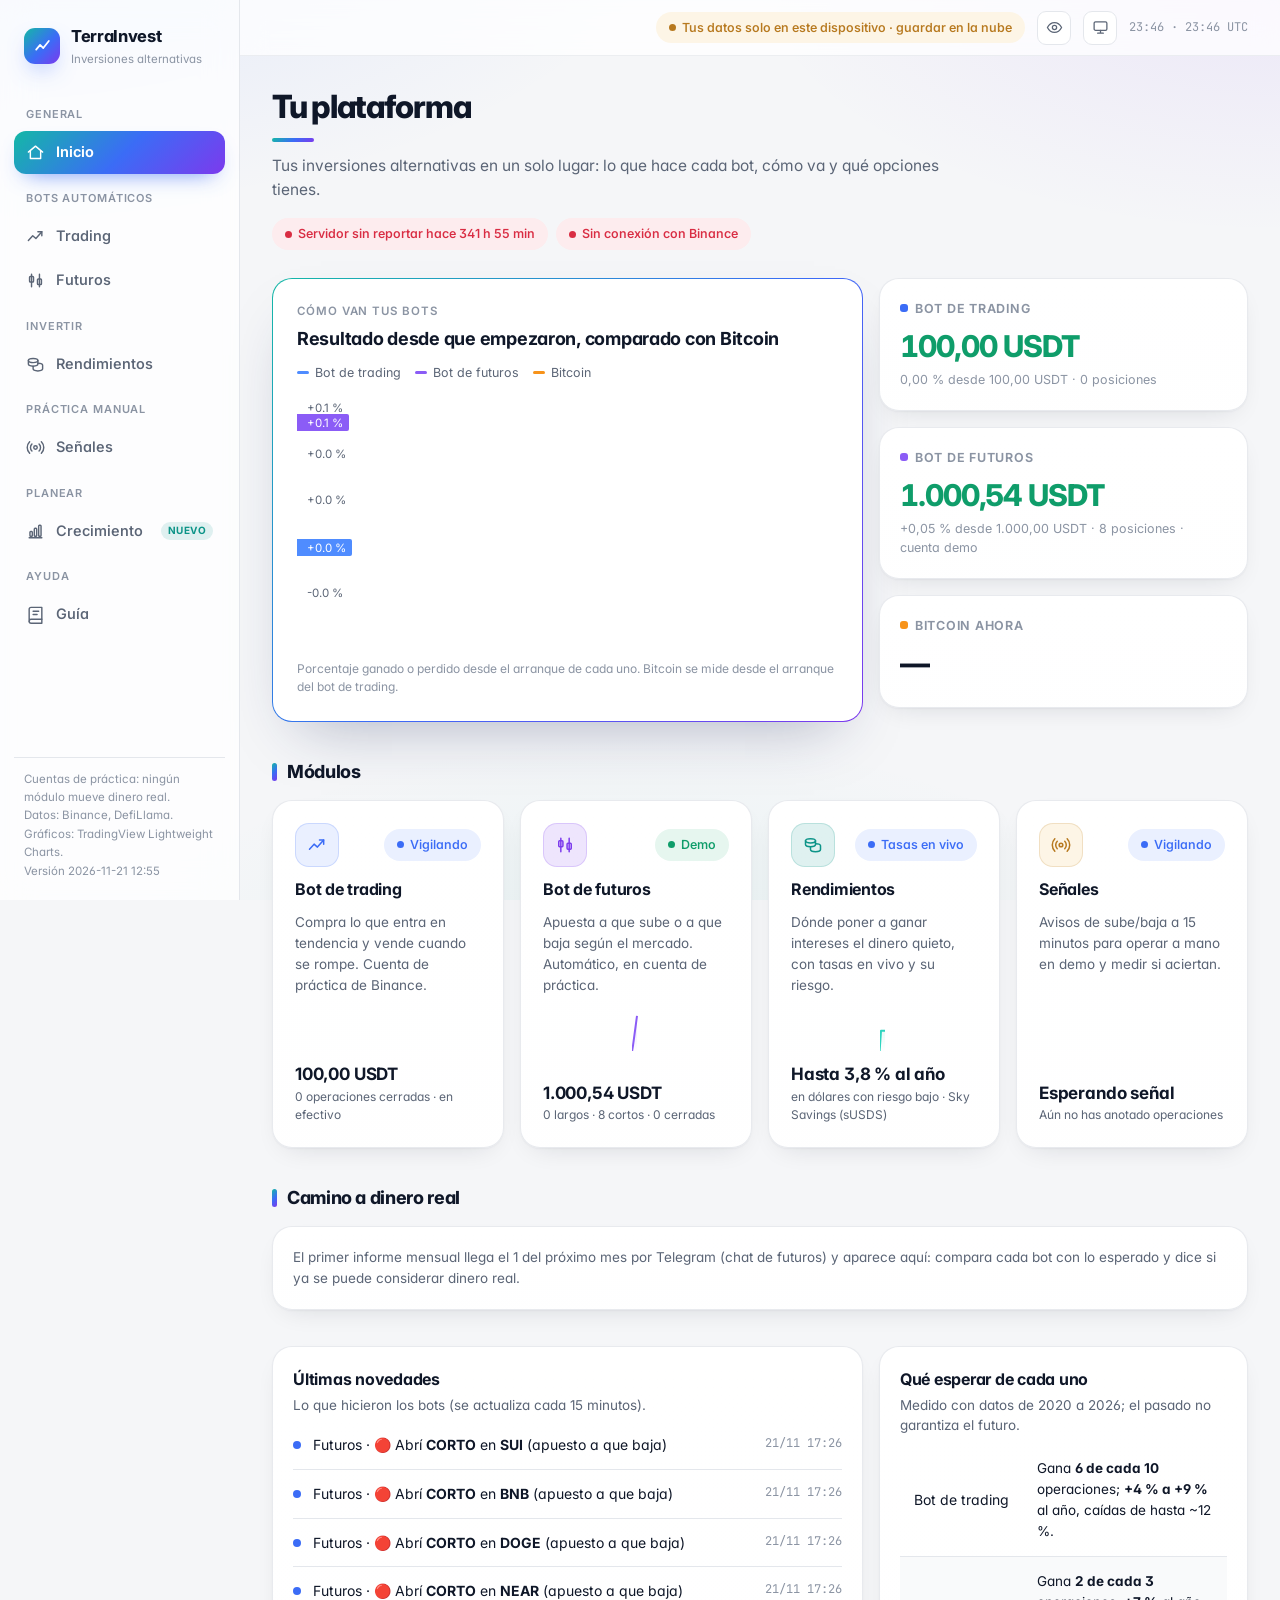
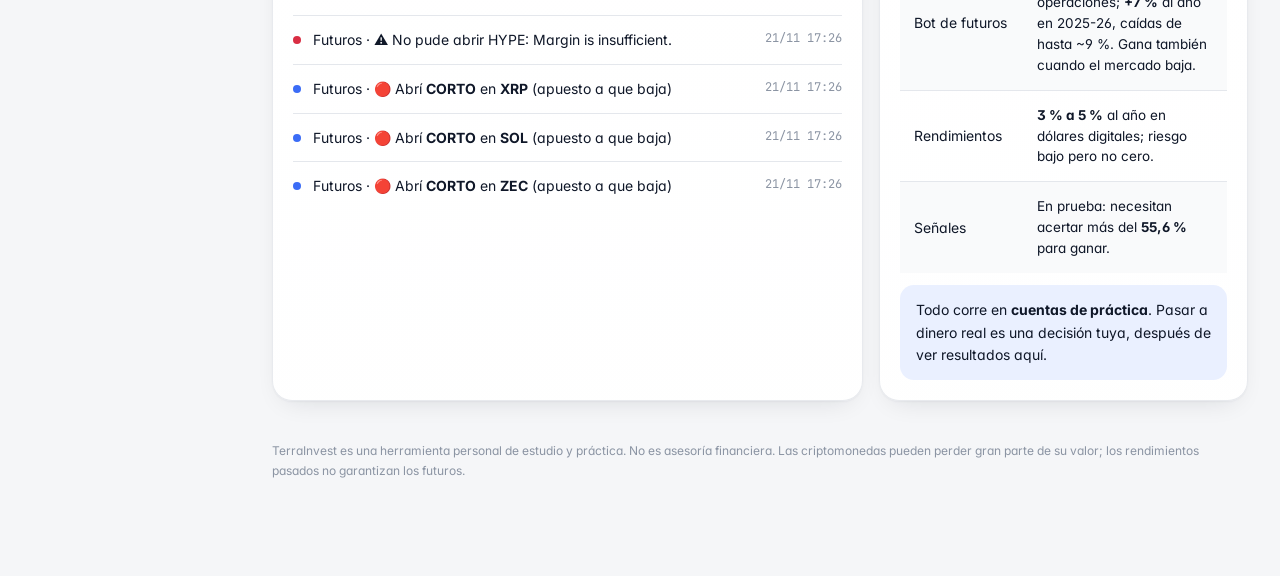
==== commit 962ba4f1: "Pagina TerraInvest 51c4ced" ====
--- a/index.html
+++ b/index.html
@@ -216,6 +216,83 @@
   .top h1{font-size:24px} section{margin-top:26px}
   .table{font-size:13.5px} .table td,.table th{padding:10px 8px}
 }
+
+/* ============================================================ capa visual 2 (nov-2026): moderno y cómodo de leer
+   Profundidad suave, un degradado de marca usado con medida, números en tipografía normal con cifras tabulares. */
+:root{
+  --grad:linear-gradient(135deg,#14b8a6 0%,#3b6cf6 52%,#7c3aed 100%);
+  --glass:rgba(255,255,255,.74); --r:20px;
+  --shadow:0 1px 2px rgba(16,24,40,.04),0 10px 28px -14px rgba(16,24,40,.16);
+  --shadow-lg:0 28px 60px -28px rgba(30,41,90,.35);
+}
+:root[data-theme="dark"]{
+  --glass:rgba(13,17,24,.74);
+  --shadow:0 1px 0 rgba(255,255,255,.04) inset,0 14px 34px -20px rgba(0,0,0,.95);
+  --shadow-lg:0 30px 70px -30px rgba(0,0,0,.95);
+}
+body{background:
+  radial-gradient(1100px 520px at 0% -12%,rgba(59,108,246,.11),transparent 62%),
+  radial-gradient(900px 480px at 100% -6%,rgba(124,58,237,.09),transparent 60%),
+  radial-gradient(900px 460px at 50% 112%,rgba(20,184,166,.07),transparent 60%),var(--bg);background-attachment:fixed}
+.num{font-family:var(--font);font-feature-settings:"tnum" 1,"cv11";letter-spacing:-.01em}
+/* estructura */
+.side{background:var(--glass);backdrop-filter:saturate(1.5) blur(16px)}
+.topbar{background:var(--glass);border-bottom-color:color-mix(in srgb,var(--line) 70%,transparent)}
+.logo{box-shadow:0 10px 24px -10px rgba(59,108,246,.8)}
+.nav{border-radius:12px;padding:10px 12px}
+.nav.on{background:var(--grad);color:#fff;box-shadow:0 10px 22px -12px rgba(59,108,246,.85)}
+.nav.on .pill{color:#fff;background:rgba(255,255,255,.22)}
+.ticker .tk{background:var(--surface);border:1px solid var(--line);border-radius:99px;padding:3px 11px}
+.top{margin-bottom:28px}
+.top h1{font-size:32px;font-weight:800;letter-spacing:-.04em}
+.top h1:after{content:"";display:block;width:42px;height:4px;border-radius:99px;background:var(--grad);margin-top:12px}
+.top p{font-size:15.5px;margin-top:12px}
+section{margin-top:36px}
+section>h2{display:flex;align-items:center;gap:10px;font-size:18px;font-weight:750;letter-spacing:-.02em}
+section>h2:before{content:"";width:5px;height:18px;border-radius:3px;background:var(--grad);flex:none}
+/* tarjetas */
+.card{border-radius:var(--r);border-color:color-mix(in srgb,var(--line) 85%,transparent);
+  background:linear-gradient(180deg,var(--surface),color-mix(in srgb,var(--surface) 96%,var(--bg)));transition:box-shadow .25s var(--ease),transform .25s var(--ease)}
+.card h3{font-size:16px;font-weight:700;letter-spacing:-.015em}
+.hero,.glow{border:1px solid transparent;background:linear-gradient(var(--surface),var(--surface)) padding-box,var(--grad) border-box;box-shadow:var(--shadow-lg)}
+.kpis .card{position:relative;overflow:hidden;padding:20px 22px}
+.kpis .card:before{content:"";position:absolute;left:0;top:0;right:0;height:3px;background:var(--grad);opacity:.9}
+.kpi>span:first-child{font-size:12.5px;text-transform:uppercase;letter-spacing:.06em;color:var(--faint);font-weight:650}
+.kpi b{font-size:30px;font-weight:780;letter-spacing:-.035em;margin:8px 0 4px}
+.hero .big{font-weight:800}
+.mod{padding:22px}
+.mod:hover{transform:translateY(-4px);box-shadow:var(--shadow-lg)}
+.ico{width:44px;height:44px;border-radius:14px}
+.mod .ico{box-shadow:inset 0 0 0 1px color-mix(in srgb,currentColor 18%,transparent)}
+/* controles */
+.btn{border-radius:12px}
+.btn.pri{background:var(--grad);box-shadow:0 10px 24px -12px rgba(59,108,246,.8)}
+.seg,.tabs{border-radius:14px;padding:4px;background:color-mix(in srgb,var(--surface2) 90%,transparent);border:1px solid var(--line)}
+.seg button,.tabs button{border-radius:10px;padding:8px 15px}
+.field input,.field select{border-radius:12px;padding:10px 12px;font-family:var(--font);font-feature-settings:"tnum" 1}
+/* tablas: más aire y cabeceras discretas */
+.table th{font-size:11.5px;text-transform:uppercase;letter-spacing:.07em;padding:12px 14px}
+.table td{padding:14px 14px}
+.table tbody tr:nth-child(even) td{background:color-mix(in srgb,var(--surface2) 45%,transparent)}
+.table tbody tr:hover td{background:var(--acc-bg)}
+.card.scroll{padding:8px 10px}
+.coin i{width:28px;height:28px;font-size:10px;box-shadow:0 4px 10px -4px rgba(0,0,0,.35)}
+.tag{padding:3px 10px;font-size:12px}
+.chip{padding:5px 12px}
+.note{border-radius:14px;padding:14px 16px;line-height:1.6}
+.steps li:before{background:var(--grad);color:#fff}
+.feed .it{padding:13px 0}
+.disclaimer{border-top:0;padding-top:0}
+@media (max-width:900px){
+  .side{background:var(--glass)}
+  .nav.on{background:none!important;box-shadow:none;color:var(--accent)}
+  .nav.on:after{content:"";position:absolute;top:2px;left:50%;transform:translateX(-50%);width:22px;height:3px;border-radius:99px;background:var(--grad)}
+  .top h1{font-size:26px} .kpi b{font-size:23px} .kpis .card{padding:16px}
+  .table td{padding:12px 10px}
+}
+
+.nav .t-sm{display:none}
+@media (max-width:900px){ .nav .t-lg{display:none} .nav .t-sm{display:inline} }
 </style>
 </head>
 <body>
@@ -246,7 +323,7 @@
 ;
 var qrcode=function(){function i(t,r){function a(t,r){g=function(t){for(var r=new Array(t),e=0;e<t;e+=1){r[e]=new Array(t);for(var n=0;n<t;n+=1)r[e][n]=null}return r}(l=4*u+17),e(0,0),e(l-7,0),e(0,l-7),i(),o(),v(t,r),7<=u&&h(t),null==n&&(n=w(u,f,c)),d(n,r)}var u=t,f=y[r],g=null,l=0,n=null,c=[],s={},e=function(t,r){for(var e=-1;e<=7;e+=1)if(!(t+e<=-1||l<=t+e))for(var n=-1;n<=7;n+=1)r+n<=-1||l<=r+n||(g[t+e][r+n]=0<=e&&e<=6&&(0==n||6==n)||0<=n&&n<=6&&(0==e||6==e)||2<=e&&e<=4&&2<=n&&n<=4)},o=function(){for(var t=8;t<l-8;t+=1)null==g[t][6]&&(g[t][6]=t%2==0);for(var r=8;r<l-8;r+=1)null==g[6][r]&&(g[6][r]=r%2==0)},i=function(){for(var t=B.getPatternPosition(u),r=0;r<t.length;r+=1)for(var e=0;e<t.length;e+=1){var n=t[r],o=t[e];if(null==g[n][o])for(var i=-2;i<=2;i+=1)for(var a=-2;a<=2;a+=1)g[n+i][o+a]=-2==i||2==i||-2==a||2==a||0==i&&0==a}},h=function(t){for(var r=B.getBCHTypeNumber(u),e=0;e<18;e+=1){var n=!t&&1==(r>>e&1);g[Math.floor(e/3)][e%3+l-8-3]=n}for(e=0;e<18;e+=1){n=!t&&1==(r>>e&1);g[e%3+l-8-3][Math.floor(e/3)]=n}},v=function(t,r){for(var e=f<<3|r,n=B.getBCHTypeInfo(e),o=0;o<15;o+=1){var i=!t&&1==(n>>o&1);o<6?g[o][8]=i:o<8?g[o+1][8]=i:g[l-15+o][8]=i}for(o=0;o<15;o+=1){i=!t&&1==(n>>o&1);o<8?g[8][l-o-1]=i:o<9?g[8][15-o-1+1]=i:g[8][15-o-1]=i}g[l-8][8]=!t},d=function(t,r){for(var e=-1,n=l-1,o=7,i=0,a=B.getMaskFunction(r),u=l-1;0<u;u-=2)for(6==u&&(u-=1);;){for(var f=0;f<2;f+=1)if(null==g[n][u-f]){var c=!1;i<t.length&&(c=1==(t[i]>>>o&1)),a(n,u-f)&&(c=!c),g[n][u-f]=c,-1==(o-=1)&&(i+=1,o=7)}if((n+=e)<0||l<=n){n-=e,e=-e;break}}},w=function(t,r,e){for(var n=b.getRSBlocks(t,r),o=M(),i=0;i<e.length;i+=1){var a=e[i];o.put(a.getMode(),4),o.put(a.getLength(),B.getLengthInBits(a.getMode(),t)),a.write(o)}var u=0;for(i=0;i<n.length;i+=1)u+=n[i].dataCount;if(o.getLengthInBits()>8*u)throw"code length overflow. ("+o.getLengthInBits()+">"+8*u+")";for(o.getLengthInBits()+4<=8*u&&o.put(0,4);o.getLengthInBits()%8!=0;)o.putBit(!1);for(;!(o.getLengthInBits()>=8*u||(o.put(236,8),o.getLengthInBits()>=8*u));)o.put(17,8);return function(t,r){for(var e=0,n=0,o=0,i=new Array(r.length),a=new Array(r.length),u=0;u<r.length;u+=1){var f=r[u].dataCount,c=r[u].totalCount-f;n=Math.max(n,f),o=Math.max(o,c),i[u]=new Array(f);for(var g=0;g<i[u].length;g+=1)i[u][g]=255&t.getBuffer()[g+e];e+=f;var l=B.getErrorCorrectPolynomial(c),h=C(i[u],l.getLength()-1).mod(l);a[u]=new Array(l.getLength()-1);for(g=0;g<a[u].length;g+=1){var s=g+h.getLength()-a[u].length;a[u][g]=0<=s?h.getAt(s):0}}var v=0;for(g=0;g<r.length;g+=1)v+=r[g].totalCount;var d=new Array(v),w=0;for(g=0;g<n;g+=1)for(u=0;u<r.length;u+=1)g<i[u].length&&(d[w]=i[u][g],w+=1);for(g=0;g<o;g+=1)for(u=0;u<r.length;u+=1)g<a[u].length&&(d[w]=a[u][g],w+=1);return d}(o,n)};s.addData=function(t,r){var e=null;switch(r=r||"Byte"){case"Numeric":e=x(t);break;case"Alphanumeric":e=m(t);break;case"Byte":e=L(t);break;case"Kanji":e=D(t);break;default:throw"mode:"+r}c.push(e),n=null},s.isDark=function(t,r){if(t<0||l<=t||r<0||l<=r)throw t+","+r;return g[t][r]},s.getModuleCount=function(){return l},s.make=function(){if(u<1){for(var t=1;t<40;t++){for(var r=b.getRSBlocks(t,f),e=M(),n=0;n<c.length;n++){var o=c[n];e.put(o.getMode(),4),e.put(o.getLength(),B.getLengthInBits(o.getMode(),t)),o.write(e)}var i=0;for(n=0;n<r.length;n++)i+=r[n].dataCount;if(e.getLengthInBits()<=8*i)break}u=t}a(!1,function(){for(var t=0,r=0,e=0;e<8;e+=1){a(!0,e);var n=B.getLostPoint(s);(0==e||n<t)&&(t=n,r=e)}return r}())},s.createTableTag=function(t,r){t=t||2;var e="";e+='<table style="',e+=" border-width: 0px; border-style: none;",e+=" border-collapse: collapse;",e+=" padding: 0px; margin: "+(r=void 0===r?4*t:r)+"px;",e+='">',e+="<tbody>";for(var n=0;n<s.getModuleCount();n+=1){e+="<tr>";for(var o=0;o<s.getModuleCount();o+=1)e+='<td style="',e+=" border-width: 0px; border-style: none;",e+=" border-collapse: collapse;",e+=" padding: 0px; margin: 0px;",e+=" width: "+t+"px;",e+=" height: "+t+"px;",e+=" background-color: ",e+=s.isDark(n,o)?"#000000":"#ffffff",e+=";",e+='"/>';e+="</tr>"}return e+="</tbody>",e+="</table>"},s.createSvgTag=function(t,r,e,n){var o={};"object"==typeof t&&(t=(o=t).cellSize,r=o.margin,e=o.alt,n=o.title),t=t||2,r=void 0===r?4*t:r,(e="string"==typeof e?{text:e}:e||{}).text=e.text||null,e.id=e.text?e.id||"qrcode-description":null,(n="string"==typeof n?{text:n}:n||{}).text=n.text||null,n.id=n.text?n.id||"qrcode-title":null;var i,a,u,f,c=s.getModuleCount()*t+2*r,g="";for(f="l"+t+",0 0,"+t+" -"+t+",0 0,-"+t+"z ",g+='<svg version="1.1" xmlns="http://www.w3.org/2000/svg"',g+=o.scalable?"":' width="'+c+'px" height="'+c+'px"',g+=' viewBox="0 0 '+c+" "+c+'" ',g+=' preserveAspectRatio="xMinYMin meet"',g+=n.text||e.text?' role="img" aria-labelledby="'+p([n.id,e.id].join(" ").trim())+'"':"",g+=">",g+=n.text?'<title id="'+p(n.id)+'">'+p(n.text)+"</title>":"",g+=e.text?'<description id="'+p(e.id)+'">'+p(e.text)+"</description>":"",g+='<rect width="100%" height="100%" fill="white" cx="0" cy="0"/>',g+='<path d="',a=0;a<s.getModuleCount();a+=1)for(u=a*t+r,i=0;i<s.getModuleCount();i+=1)s.isDark(a,i)&&(g+="M"+(i*t+r)+","+u+f);return g+='" stroke="transparent" fill="black"/>',g+="</svg>"},s.createDataURL=function(o,t){o=o||2,t=void 0===t?4*o:t;var r=s.getModuleCount()*o+2*t,i=t,a=r-t;return I(r,r,function(t,r){if(i<=t&&t<a&&i<=r&&r<a){var e=Math.floor((t-i)/o),n=Math.floor((r-i)/o);return s.isDark(n,e)?0:1}return 1})},s.createImgTag=function(t,r,e){t=t||2,r=void 0===r?4*t:r;var n=s.getModuleCount()*t+2*r,o="";return o+="<img",o+=' src="',o+=s.createDataURL(t,r),o+='"',o+=' width="',o+=n,o+='"',o+=' height="',o+=n,o+='"',e&&(o+=' alt="',o+=p(e),o+='"'),o+="/>"};var p=function(t){for(var r="",e=0;e<t.length;e+=1){var n=t.charAt(e);switch(n){case"<":r+="&lt;";break;case">":r+="&gt;";break;case"&":r+="&amp;";break;case'"':r+="&quot;";break;default:r+=n}}return r};return s.createASCII=function(t,r){if((t=t||1)<2)return function(t){t=void 0===t?2:t;var r,e,n,o,i,a=1*s.getModuleCount()+2*t,u=t,f=a-t,c={"██":"█","█ ":"▀"," █":"▄","  ":" "},g={"██":"▀","█ ":"▀"," █":" ","  ":" "},l="";for(r=0;r<a;r+=2){for(n=Math.floor((r-u)/1),o=Math.floor((r+1-u)/1),e=0;e<a;e+=1)i="█",u<=e&&e<f&&u<=r&&r<f&&s.isDark(n,Math.floor((e-u)/1))&&(i=" "),u<=e&&e<f&&u<=r+1&&r+1<f&&s.isDark(o,Math.floor((e-u)/1))?i+=" ":i+="█",l+=t<1&&f<=r+1?g[i]:c[i];l+="\n"}return a%2&&0<t?l.substring(0,l.length-a-1)+Array(1+a).join("▀"):l.substring(0,l.length-1)}(r);t-=1,r=void 0===r?2*t:r;var e,n,o,i,a=s.getModuleCount()*t+2*r,u=r,f=a-r,c=Array(t+1).join("██"),g=Array(t+1).join("  "),l="",h="";for(e=0;e<a;e+=1){for(o=Math.floor((e-u)/t),h="",n=0;n<a;n+=1)i=1,u<=n&&n<f&&u<=e&&e<f&&s.isDark(o,Math.floor((n-u)/t))&&(i=0),h+=i?c:g;for(o=0;o<t;o+=1)l+=h+"\n"}return l.substring(0,l.length-1)},s.renderTo2dContext=function(t,r){r=r||2;for(var e=s.getModuleCount(),n=0;n<e;n++)for(var o=0;o<e;o++)t.fillStyle=s.isDark(n,o)?"black":"white",t.fillRect(n*r,o*r,r,r)},s}i.stringToBytes=(i.stringToBytesFuncs={default:function(t){for(var r=[],e=0;e<t.length;e+=1){var n=t.charCodeAt(e);r.push(255&n)}return r}}).default,i.createStringToBytes=function(u,f){var i=function(){function t(){var t=r.read();if(-1==t)throw"eof";return t}for(var r=S(u),e=0,n={};;){var o=r.read();if(-1==o)break;var i=t(),a=t()<<8|t();n[String.fromCharCode(o<<8|i)]=a,e+=1}if(e!=f)throw e+" != "+f;return n}(),a="?".charCodeAt(0);return function(t){for(var r=[],e=0;e<t.length;e+=1){var n=t.charCodeAt(e);if(n<128)r.push(n);else{var o=i[t.charAt(e)];"number"==typeof o?(255&o)==o?r.push(o):(r.push(o>>>8),r.push(255&o)):r.push(a)}}return r}};var r,t,a=1,u=2,o=4,f=8,y={L:1,M:0,Q:3,H:2},e=0,n=1,c=2,g=3,l=4,h=5,s=6,v=7,B=(r=[[],[6,18],[6,22],[6,26],[6,30],[6,34],[6,22,38],[6,24,42],[6,26,46],[6,28,50],[6,30,54],[6,32,58],[6,34,62],[6,26,46,66],[6,26,48,70],[6,26,50,74],[6,30,54,78],[6,30,56,82],[6,30,58,86],[6,34,62,90],[6,28,50,72,94],[6,26,50,74,98],[6,30,54,78,102],[6,28,54,80,106],[6,32,58,84,110],[6,30,58,86,114],[6,34,62,90,118],[6,26,50,74,98,122],[6,30,54,78,102,126],[6,26,52,78,104,130],[6,30,56,82,108,134],[6,34,60,86,112,138],[6,30,58,86,114,142],[6,34,62,90,118,146],[6,30,54,78,102,126,150],[6,24,50,76,102,128,154],[6,28,54,80,106,132,158],[6,32,58,84,110,136,162],[6,26,54,82,110,138,166],[6,30,58,86,114,142,170]],(t={}).getBCHTypeInfo=function(t){for(var r=t<<10;0<=d(r)-d(1335);)r^=1335<<d(r)-d(1335);return 21522^(t<<10|r)},t.getBCHTypeNumber=function(t){for(var r=t<<12;0<=d(r)-d(7973);)r^=7973<<d(r)-d(7973);return t<<12|r},t.getPatternPosition=function(t){return r[t-1]},t.getMaskFunction=function(t){switch(t){case e:return function(t,r){return(t+r)%2==0};case n:return function(t,r){return t%2==0};case c:return function(t,r){return r%3==0};case g:return function(t,r){return(t+r)%3==0};case l:return function(t,r){return(Math.floor(t/2)+Math.floor(r/3))%2==0};case h:return function(t,r){return t*r%2+t*r%3==0};case s:return function(t,r){return(t*r%2+t*r%3)%2==0};case v:return function(t,r){return(t*r%3+(t+r)%2)%2==0};default:throw"bad maskPattern:"+t}},t.getErrorCorrectPolynomial=function(t){for(var r=C([1],0),e=0;e<t;e+=1)r=r.multiply(C([1,w.gexp(e)],0));return r},t.getLengthInBits=function(t,r){if(1<=r&&r<10)switch(t){case a:return 10;case u:return 9;case o:case f:return 8;default:throw"mode:"+t}else if(r<27)switch(t){case a:return 12;case u:return 11;case o:return 16;case f:return 10;default:throw"mode:"+t}else{if(!(r<41))throw"type:"+r;switch(t){case a:return 14;case u:return 13;case o:return 16;case f:return 12;default:throw"mode:"+t}}},t.getLostPoint=function(t){for(var r=t.getModuleCount(),e=0,n=0;n<r;n+=1)for(var o=0;o<r;o+=1){for(var i=0,a=t.isDark(n,o),u=-1;u<=1;u+=1)if(!(n+u<0||r<=n+u))for(var f=-1;f<=1;f+=1)o+f<0||r<=o+f||0==u&&0==f||a==t.isDark(n+u,o+f)&&(i+=1);5<i&&(e+=3+i-5)}for(n=0;n<r-1;n+=1)for(o=0;o<r-1;o+=1){var c=0;t.isDark(n,o)&&(c+=1),t.isDark(n+1,o)&&(c+=1),t.isDark(n,o+1)&&(c+=1),t.isDark(n+1,o+1)&&(c+=1),0!=c&&4!=c||(e+=3)}for(n=0;n<r;n+=1)for(o=0;o<r-6;o+=1)t.isDark(n,o)&&!t.isDark(n,o+1)&&t.isDark(n,o+2)&&t.isDark(n,o+3)&&t.isDark(n,o+4)&&!t.isDark(n,o+5)&&t.isDark(n,o+6)&&(e+=40);for(o=0;o<r;o+=1)for(n=0;n<r-6;n+=1)t.isDark(n,o)&&!t.isDark(n+1,o)&&t.isDark(n+2,o)&&t.isDark(n+3,o)&&t.isDark(n+4,o)&&!t.isDark(n+5,o)&&t.isDark(n+6,o)&&(e+=40);var g=0;for(o=0;o<r;o+=1)for(n=0;n<r;n+=1)t.isDark(n,o)&&(g+=1);return e+=Math.abs(100*g/r/r-50)/5*10},t);function d(t){for(var r=0;0!=t;)r+=1,t>>>=1;return r}var w=function(){for(var r=new Array(256),e=new Array(256),t=0;t<8;t+=1)r[t]=1<<t;for(t=8;t<256;t+=1)r[t]=r[t-4]^r[t-5]^r[t-6]^r[t-8];for(t=0;t<255;t+=1)e[r[t]]=t;var n={glog:function(t){if(t<1)throw"glog("+t+")";return e[t]},gexp:function(t){for(;t<0;)t+=255;for(;256<=t;)t-=255;return r[t]}};return n}();function C(n,o){if(void 0===n.length)throw n.length+"/"+o;var r=function(){for(var t=0;t<n.length&&0==n[t];)t+=1;for(var r=new Array(n.length-t+o),e=0;e<n.length-t;e+=1)r[e]=n[e+t];return r}(),i={getAt:function(t){return r[t]},getLength:function(){return r.length},multiply:function(t){for(var r=new Array(i.getLength()+t.getLength()-1),e=0;e<i.getLength();e+=1)for(var n=0;n<t.getLength();n+=1)r[e+n]^=w.gexp(w.glog(i.getAt(e))+w.glog(t.getAt(n)));return C(r,0)},mod:function(t){if(i.getLength()-t.getLength()<0)return i;for(var r=w.glog(i.getAt(0))-w.glog(t.getAt(0)),e=new Array(i.getLength()),n=0;n<i.getLength();n+=1)e[n]=i.getAt(n);for(n=0;n<t.getLength();n+=1)e[n]^=w.gexp(w.glog(t.getAt(n))+r);return C(e,0).mod(t)}};return i}function p(){var e=[],o={writeByte:function(t){e.push(255&t)},writeShort:function(t){o.writeByte(t),o.writeByte(t>>>8)},writeBytes:function(t,r,e){r=r||0,e=e||t.length;for(var n=0;n<e;n+=1)o.writeByte(t[n+r])},writeString:function(t){for(var r=0;r<t.length;r+=1)o.writeByte(t.charCodeAt(r))},toByteArray:function(){return e},toString:function(){var t="";t+="[";for(var r=0;r<e.length;r+=1)0<r&&(t+=","),t+=e[r];return t+="]"}};return o}var k,A,b=(k=[[1,26,19],[1,26,16],[1,26,13],[1,26,9],[1,44,34],[1,44,28],[1,44,22],[1,44,16],[1,70,55],[1,70,44],[2,35,17],[2,35,13],[1,100,80],[2,50,32],[2,50,24],[4,25,9],[1,134,108],[2,67,43],[2,33,15,2,34,16],[2,33,11,2,34,12],[2,86,68],[4,43,27],[4,43,19],[4,43,15],[2,98,78],[4,49,31],[2,32,14,4,33,15],[4,39,13,1,40,14],[2,121,97],[2,60,38,2,61,39],[4,40,18,2,41,19],[4,40,14,2,41,15],[2,146,116],[3,58,36,2,59,37],[4,36,16,4,37,17],[4,36,12,4,37,13],[2,86,68,2,87,69],[4,69,43,1,70,44],[6,43,19,2,44,20],[6,43,15,2,44,16],[4,101,81],[1,80,50,4,81,51],[4,50,22,4,51,23],[3,36,12,8,37,13],[2,116,92,2,117,93],[6,58,36,2,59,37],[4,46,20,6,47,21],[7,42,14,4,43,15],[4,133,107],[8,59,37,1,60,38],[8,44,20,4,45,21],[12,33,11,4,34,12],[3,145,115,1,146,116],[4,64,40,5,65,41],[11,36,16,5,37,17],[11,36,12,5,37,13],[5,109,87,1,110,88],[5,65,41,5,66,42],[5,54,24,7,55,25],[11,36,12,7,37,13],[5,122,98,1,123,99],[7,73,45,3,74,46],[15,43,19,2,44,20],[3,45,15,13,46,16],[1,135,107,5,136,108],[10,74,46,1,75,47],[1,50,22,15,51,23],[2,42,14,17,43,15],[5,150,120,1,151,121],[9,69,43,4,70,44],[17,50,22,1,51,23],[2,42,14,19,43,15],[3,141,113,4,142,114],[3,70,44,11,71,45],[17,47,21,4,48,22],[9,39,13,16,40,14],[3,135,107,5,136,108],[3,67,41,13,68,42],[15,54,24,5,55,25],[15,43,15,10,44,16],[4,144,116,4,145,117],[17,68,42],[17,50,22,6,51,23],[19,46,16,6,47,17],[2,139,111,7,140,112],[17,74,46],[7,54,24,16,55,25],[34,37,13],[4,151,121,5,152,122],[4,75,47,14,76,48],[11,54,24,14,55,25],[16,45,15,14,46,16],[6,147,117,4,148,118],[6,73,45,14,74,46],[11,54,24,16,55,25],[30,46,16,2,47,17],[8,132,106,4,133,107],[8,75,47,13,76,48],[7,54,24,22,55,25],[22,45,15,13,46,16],[10,142,114,2,143,115],[19,74,46,4,75,47],[28,50,22,6,51,23],[33,46,16,4,47,17],[8,152,122,4,153,123],[22,73,45,3,74,46],[8,53,23,26,54,24],[12,45,15,28,46,16],[3,147,117,10,148,118],[3,73,45,23,74,46],[4,54,24,31,55,25],[11,45,15,31,46,16],[7,146,116,7,147,117],[21,73,45,7,74,46],[1,53,23,37,54,24],[19,45,15,26,46,16],[5,145,115,10,146,116],[19,75,47,10,76,48],[15,54,24,25,55,25],[23,45,15,25,46,16],[13,145,115,3,146,116],[2,74,46,29,75,47],[42,54,24,1,55,25],[23,45,15,28,46,16],[17,145,115],[10,74,46,23,75,47],[10,54,24,35,55,25],[19,45,15,35,46,16],[17,145,115,1,146,116],[14,74,46,21,75,47],[29,54,24,19,55,25],[11,45,15,46,46,16],[13,145,115,6,146,116],[14,74,46,23,75,47],[44,54,24,7,55,25],[59,46,16,1,47,17],[12,151,121,7,152,122],[12,75,47,26,76,48],[39,54,24,14,55,25],[22,45,15,41,46,16],[6,151,121,14,152,122],[6,75,47,34,76,48],[46,54,24,10,55,25],[2,45,15,64,46,16],[17,152,122,4,153,123],[29,74,46,14,75,47],[49,54,24,10,55,25],[24,45,15,46,46,16],[4,152,122,18,153,123],[13,74,46,32,75,47],[48,54,24,14,55,25],[42,45,15,32,46,16],[20,147,117,4,148,118],[40,75,47,7,76,48],[43,54,24,22,55,25],[10,45,15,67,46,16],[19,148,118,6,149,119],[18,75,47,31,76,48],[34,54,24,34,55,25],[20,45,15,61,46,16]],(A={}).getRSBlocks=function(t,r){var e=function(t,r){switch(r){case y.L:return k[4*(t-1)+0];case y.M:return k[4*(t-1)+1];case y.Q:return k[4*(t-1)+2];case y.H:return k[4*(t-1)+3];default:return}}(t,r);if(void 0===e)throw"bad rs block @ typeNumber:"+t+"/errorCorrectionLevel:"+r;for(var n,o,i=e.length/3,a=[],u=0;u<i;u+=1)for(var f=e[3*u+0],c=e[3*u+1],g=e[3*u+2],l=0;l<f;l+=1)a.push((n=g,o=void 0,(o={}).totalCount=c,o.dataCount=n,o));return a},A),M=function(){var e=[],n=0,o={getBuffer:function(){return e},getAt:function(t){var r=Math.floor(t/8);return 1==(e[r]>>>7-t%8&1)},put:function(t,r){for(var e=0;e<r;e+=1)o.putBit(1==(t>>>r-e-1&1))},getLengthInBits:function(){return n},putBit:function(t){var r=Math.floor(n/8);e.length<=r&&e.push(0),t&&(e[r]|=128>>>n%8),n+=1}};return o},x=function(t){var r=a,n=t,e={getMode:function(){return r},getLength:function(t){return n.length},write:function(t){for(var r=n,e=0;e+2<r.length;)t.put(o(r.substring(e,e+3)),10),e+=3;e<r.length&&(r.length-e==1?t.put(o(r.substring(e,e+1)),4):r.length-e==2&&t.put(o(r.substring(e,e+2)),7))}},o=function(t){for(var r=0,e=0;e<t.length;e+=1)r=10*r+i(t.charAt(e));return r},i=function(t){if("0"<=t&&t<="9")return t.charCodeAt(0)-"0".charCodeAt(0);throw"illegal char :"+t};return e},m=function(t){var r=u,n=t,e={getMode:function(){return r},getLength:function(t){return n.length},write:function(t){for(var r=n,e=0;e+1<r.length;)t.put(45*o(r.charAt(e))+o(r.charAt(e+1)),11),e+=2;e<r.length&&t.put(o(r.charAt(e)),6)}},o=function(t){if("0"<=t&&t<="9")return t.charCodeAt(0)-"0".charCodeAt(0);if("A"<=t&&t<="Z")return t.charCodeAt(0)-"A".charCodeAt(0)+10;switch(t){case" ":return 36;case"$":return 37;case"%":return 38;case"*":return 39;case"+":return 40;case"-":return 41;case".":return 42;case"/":return 43;case":":return 44;default:throw"illegal char :"+t}};return e},L=function(t){var r=o,e=i.stringToBytes(t),n={getMode:function(){return r},getLength:function(t){return e.length},write:function(t){for(var r=0;r<e.length;r+=1)t.put(e[r],8)}};return n},D=function(t){var r=f,e=i.stringToBytesFuncs.SJIS;if(!e)throw"sjis not supported.";!function(){var t=e("友");if(2!=t.length||38726!=(t[0]<<8|t[1]))throw"sjis not supported."}();var o=e(t),n={getMode:function(){return r},getLength:function(t){return~~(o.length/2)},write:function(t){for(var r=o,e=0;e+1<r.length;){var n=(255&r[e])<<8|255&r[e+1];if(33088<=n&&n<=40956)n-=33088;else{if(!(57408<=n&&n<=60351))throw"illegal char at "+(e+1)+"/"+n;n-=49472}n=192*(n>>>8&255)+(255&n),t.put(n,13),e+=2}if(e<r.length)throw"illegal char at "+(e+1)}};return n},S=function(t){var e=t,n=0,o=0,i=0,r={read:function(){for(;i<8;){if(n>=e.length){if(0==i)return-1;throw"unexpected end of file./"+i}var t=e.charAt(n);if(n+=1,"="==t)return i=0,-1;t.match(/^\s$/)||(o=o<<6|a(t.charCodeAt(0)),i+=6)}var r=o>>>i-8&255;return i-=8,r}},a=function(t){if(65<=t&&t<=90)return t-65;if(97<=t&&t<=122)return t-97+26;if(48<=t&&t<=57)return t-48+52;if(43==t)return 62;if(47==t)return 63;throw"c:"+t};return r},I=function(t,r,e){for(var n=function(t,r){var n=t,o=r,l=new Array(t*r),e={setPixel:function(t,r,e){l[r*n+t]=e},write:function(t){t.writeString("GIF87a"),t.writeShort(n),t.writeShort(o),t.writeByte(128),t.writeByte(0),t.writeByte(0),t.writeByte(0),t.writeByte(0),t.writeByte(0),t.writeByte(255),t.writeByte(255),t.writeByte(255),t.writeString(","),t.writeShort(0),t.writeShort(0),t.writeShort(n),t.writeShort(o),t.writeByte(0);var r=i(2);t.writeByte(2);for(var e=0;255<r.length-e;)t.writeByte(255),t.writeBytes(r,e,255),e+=255;t.writeByte(r.length-e),t.writeBytes(r,e,r.length-e),t.writeByte(0),t.writeString(";")}},i=function(t){for(var r=1<<t,e=1+(1<<t),n=t+1,o=h(),i=0;i<r;i+=1)o.add(String.fromCharCode(i));o.add(String.fromCharCode(r)),o.add(String.fromCharCode(e));var a=p(),u=function(t){var e=t,n=0,o=0,r={write:function(t,r){if(t>>>r!=0)throw"length over";for(;8<=n+r;)e.writeByte(255&(t<<n|o)),r-=8-n,t>>>=8-n,n=o=0;o|=t<<n,n+=r},flush:function(){0<n&&e.writeByte(o)}};return r}(a);u.write(r,n);var f=0,c=String.fromCharCode(l[f]);for(f+=1;f<l.length;){var g=String.fromCharCode(l[f]);f+=1,o.contains(c+g)?c+=g:(u.write(o.indexOf(c),n),o.size()<4095&&(o.size()==1<<n&&(n+=1),o.add(c+g)),c=g)}return u.write(o.indexOf(c),n),u.write(e,n),u.flush(),a.toByteArray()},h=function(){var r={},e=0,n={add:function(t){if(n.contains(t))throw"dup key:"+t;r[t]=e,e+=1},size:function(){return e},indexOf:function(t){return r[t]},contains:function(t){return void 0!==r[t]}};return n};return e}(t,r),o=0;o<r;o+=1)for(var i=0;i<t;i+=1)n.setPixel(i,o,e(i,o));var a=p();n.write(a);for(var u=function(){function e(t){a+=String.fromCharCode(r(63&t))}var n=0,o=0,i=0,a="",t={},r=function(t){if(t<0);else{if(t<26)return 65+t;if(t<52)return t-26+97;if(t<62)return t-52+48;if(62==t)return 43;if(63==t)return 47}throw"n:"+t};return t.writeByte=function(t){for(n=n<<8|255&t,o+=8,i+=1;6<=o;)e(n>>>o-6),o-=6},t.flush=function(){if(0<o&&(e(n<<6-o),o=n=0),i%3!=0)for(var t=3-i%3,r=0;r<t;r+=1)a+="="},t.toString=function(){return a},t}(),f=a.toByteArray(),c=0;c<f.length;c+=1)u.writeByte(f[c]);return u.flush(),"data:image/gif;base64,"+u};return i}();qrcode.stringToBytesFuncs["UTF-8"]=function(t){return function(t){for(var r=[],e=0;e<t.length;e++){var n=t.charCodeAt(e);n<128?r.push(n):n<2048?r.push(192|n>>6,128|63&n):n<55296||57344<=n?r.push(224|n>>12,128|n>>6&63,128|63&n):(e++,n=65536+((1023&n)<<10|1023&t.charCodeAt(e)),r.push(240|n>>18,128|n>>12&63,128|n>>6&63,128|63&n))}return r}(t)},function(t){"function"==typeof define&&define.amd?define([],t):"object"==typeof exports&&(module.exports=t())}(function(){return qrcode});</script>
 <script>
-const DATOS = {"generado":"2026-11-21T12:10","rendimientos":{"actualizado":1795281051224,"opciones":[{"id":"binance_earn","nombre":"Binance Simple Earn · USDT flexible","tipo":"Ahorro en dólares","moneda":"USD","riesgo":2,"acceso":"Fácil: en la app de Binance","liquidez":"Inmediata","como":"Binance presta tus USDT a quienes operan con margen y te paga intereses cada día. Retiras cuando quieras.","cuidado":"Tu dinero queda en Binance: si Binance tuviera un problema, lo tendrías tú también.","fijo":{"apy":0.019023360158,"extra":0.08,"extra_hasta":1000.0,"fecha":"hoy","fuente":"https://www.binance.com/en/support/announcement/detail/0aa1414ad5f94c3ba1728a2bdace2b2b"},"apy":0.019023360158,"media30":0.019023360158,"serie":[],"fecha":"hoy (en vivo)","fuente":"Binance (en vivo)"},{"id":"d8c4eff5-c8a9-46fc-a888-057c4c668e72","nombre":"Sky Savings (sUSDS)","tipo":"Ahorro en dólares","moneda":"USD","riesgo":2,"acceso":"Medio: necesitas una billetera propia","liquidez":"Inmediata","como":"El antiguo MakerDAO paga una tasa por guardar su dólar digital (USDS). La tasa la fija el protocolo.","cuidado":"Riesgo de programa (contrato inteligente) y de que el dólar digital pierda su paridad.","apy":0.038,"media30":0.038,"tvl":1956371581,"serie":[["2025-11",0.045],["2025-12",0.04],["2026-01",0.04],["2026-02",0.04],["2026-03",0.0375],["2026-04",0.0365],["2026-05",0.036],["2026-06",0.036],["2026-07",0.0352],["2026-08",0.0352],["2026-09",0.036],["2026-10",0.038],["2026-11",0.038]],"fecha":"2026-11-21","fuente":"DefiLlama"},{"id":"ac61ee82-2fe4-4f9b-a9cd-7fb33f598859","nombre":"Bonos del Tesoro de EE. UU. tokenizados (Ondo USDY)","tipo":"Bonos del Tesoro","moneda":"USD","riesgo":2,"acceso":"Difícil: verificación de identidad en Ondo","liquidez":"Días","como":"Un token respaldado por bonos del Tesoro de EE. UU. de corto plazo. Rinde lo que pagan esos bonos, menos comisiones.","cuidado":"Exige verificación y no es para residentes de EE. UU. Depende del emisor.","apy":0.0375,"media30":0.03746,"tvl":1270967779,"serie":[["2026-01",0.037],["2026-02",0.0356],["2026-03",0.0355],["2026-04",0.0355],["2026-05",0.0355],["2026-06",0.0355],["2026-07",0.0355],["2026-08",0.0355],["2026-09",0.036],["2026-10",0.0375],["2026-11",0.0375]],"fecha":"2026-11-21","fuente":"DefiLlama"},{"id":"f981a304-bb6c-45b8-b0c5-fd2f515ad23a","nombre":"Prestar USDT en Aave","tipo":"Préstamo en DeFi","moneda":"USD","riesgo":3,"acceso":"Medio: necesitas una billetera propia","liquidez":"Casi inmediata","como":"Prestas USDT en el mayor mercado de préstamos descentralizado; los que piden prestado dejan garantía.","cuidado":"La tasa sube y baja con la demanda. Riesgo de programa y de liquidaciones en caídas fuertes.","apy":0.0292231,"media30":0.03840356,"tvl":516584986,"serie":[["2025-11",0.03081],["2025-12",0.03262],["2026-01",0.0262],["2026-02",0.02002],["2026-03",0.01969],["2026-04",0.04155],["2026-05",0.02477],["2026-06",0.02238],["2026-07",0.02671],["2026-08",0.03345],["2026-09",0.03665],["2026-10",0.04641],["2026-11",0.02922]],"fecha":"2026-11-21","fuente":"DefiLlama"},{"id":"43641cf5-a92e-416b-bce9-27113d3c0db6","nombre":"Préstamos a instituciones (Maple · USDC)","tipo":"Crédito","moneda":"USD","riesgo":4,"acceso":"Medio: billetera propia","liquidez":"Días a semanas","como":"Prestas a empresas del mundo cripto con garantía. Paga más porque hay riesgo de que alguien no pague.","cuidado":"Riesgo de crédito: en 2022 varios prestatarios de este tipo quebraron.","apy":0.0524535,"media30":0.05137244,"tvl":728189055,"serie":[["2025-11",0.06825],["2025-12",0.06445],["2026-01",0.05414],["2026-02",0.04556],["2026-03",0.04488],["2026-04",0.0482],["2026-05",0.04652],["2026-06",0.05133],["2026-07",0.05147],["2026-08",0.05043],["2026-09",0.05142],["2026-10",0.05095],["2026-11",0.05245]],"fecha":"2026-11-21","fuente":"DefiLlama"},{"id":"66985a81-9c51-46ca-9977-42b4fe7bc6df","nombre":"Dólar sintético de Ethena (sUSDe)","tipo":"Estrategia neutral","moneda":"USD","riesgo":4,"acceso":"Medio: billetera propia","liquidez":"7 días","como":"Hace por ti la estrategia neutral de futuros a gran escala y reparte la financiación que cobra.","cuidado":"Si la financiación se vuelve negativa por mucho tiempo, el rendimiento cae y el dólar sintético puede perder valor.","apy":0.049039200000000005,"media30":0.05119461,"tvl":1146816617,"serie":[["2025-11",0.0469],["2025-12",0.0423],["2026-01",0.04567],["2026-02",0.03548],["2026-03",0.03555],["2026-04",0.05454],["2026-05",0.03783],["2026-06",0.03842],["2026-07",0.03971],["2026-08",0.04801],["2026-09",0.05248],["2026-10",0.05057],["2026-11",0.04904]],"fecha":"2026-11-21","fuente":"DefiLlama"},{"id":"80b8bf92-b953-4c20-98ea-c9653ef2bb98","nombre":"Staking de ETH en Binance (WBETH)","tipo":"Staking","moneda":"ETH","riesgo":3,"acceso":"Fácil: en la app de Binance","liquidez":"Inmediata (se vende el token)","como":"Tus ETH ayudan a validar la red Ethereum y la red te paga en más ETH.","cuidado":"Ganas en ETH: si ETH baja 30 %, el interés no lo compensa. Solo si ya quieres tener ETH.","apy":0.0233198,"media30":0.02452569,"tvl":6177354901,"serie":[["2025-11",0.02596],["2025-12",0.02563],["2026-01",0.02671],["2026-02",0.02596],["2026-03",0.02507],["2026-04",0.02627],["2026-05",0.02406],["2026-06",0.02451],["2026-07",0.02394],["2026-08",0.02216],["2026-09",0.02274],["2026-10",0.047],["2026-11",0.02332]],"fecha":"2026-11-21","fuente":"DefiLlama"},{"id":"9e709e57-84eb-496b-82ce-2e8f6a17db1b","nombre":"Staking de SOL en Binance (BNSOL)","tipo":"Staking","moneda":"SOL","riesgo":3,"acceso":"Fácil: en la app de Binance","liquidez":"Inmediata (se vende el token)","como":"Igual que con ETH, pero en la red Solana, que paga más.","cuidado":"Ganas en SOL, que sube y baja mucho más que ETH.","apy":0.0466324,"media30":0.045574453333333334,"tvl":724856398,"serie":[["2025-11",0.05717],["2025-12",0.05338],["2026-01",0.05395],["2026-02",0.05561],["2026-03",0.05337],["2026-04",0.05197],["2026-05",0.05206],["2026-06",0.0504],["2026-07",0.04785],["2026-08",0.04595],["2026-09",0.04521],["2026-10",0.04548],["2026-11",0.04663]],"fecha":"2026-11-21","fuente":"DefiLlama"},{"id":"carry_btc","nombre":"Neutral con futuros de BTC","tipo":"Estrategia neutral","moneda":"USD","riesgo":3,"acceso":"Medio: dos billeteras en Binance","liquidez":"Inmediata","como":"Compras BTC y vendes el mismo monto en futuros. No ganas ni pierdes con el precio; cobras la financiación cada 8 horas.","cuidado":"La mitad del capital queda como garantía; cuando la financiación es negativa, pagas. Comisiones ~0,3 % por armar y desarmar.","apy":-0.00588015,"media30":0.03404397583333334,"serie":[["2025-12",0.03056],["2026-01",0.02694],["2026-02",-0.00413],["2026-03",-0.00544],["2026-04",-0.01078],["2026-05",0.01362],["2026-06",0.01235],["2026-07",0.0333],["2026-08",0.0364],["2026-09",0.02754],["2026-10",0.02385],["2026-11",0.03184]],"fecha":"2026-11-21","fuente":"Binance (financiación de BTC)"}]},"estado":{"actualizado":1795280729270,"version":1,"futuros":{"modo":"demo","inicio":1794811382108,"capital":1000,"patrimonio":1000.56897172842,"pico":1038.37834425864,"caida":0.03641194246709212,"realizado":-15.689939430000004,"no_realizado":16.258911158419995,"bloqueo":null,"pausa":null,"proxima_decision":1795305900000,"abiertas":[{"sym":"ETHUSDT","lado":-1,"t_in":1794811382108,"p_in":1812.02,"cant":0.015,"stop":1808.39596,"atr":110.02295930128015,"motivo_in":"Cerró bajo su mínimo de 20 días y Bitcoin está bajo su media de 100 días: apuesto a que sigue bajando.","comision":0.020659729999999998,"financiacion":-0.03089776,"precio":1686.42,"pnl":2.7934580299999987,"tasa":3.336e-05,"liq":2708.9699,"etapa":1,"parcial":0.8992200000000002,"cant_ini":0.022,"tp1":1701.9970406987197,"tp2":1481.9511220961595},{"sym":"ZECUSDT","lado":-1,"t_in":1794811510142,"p_in":887.88,"cant":0.021,"stop":1242.64,"atr":118.09082334149838,"motivo_in":"Cerró bajo su mínimo de 20 días y Bitcoin está bajo su media de 100 días: apuesto a que sigue bajando.","comision":0.00745819,"financiacion":-0.014844089999999999,"precio":790.74495198,"pnl":2.04722190842,"tasa":5.761e-05,"liq":1327.3806000000002,"etapa":0,"parcial":0.0,"cant_ini":0.021,"tp1":769.7891766585017,"tp2":533.6075299755048},{"sym":"SOLUSDT","lado":-1,"t_in":1794811510142,"p_in":71.1,"cant":0.5,"stop":85.96,"atr":4.9476585897037895,"motivo_in":"Cerró bajo su mínimo de 20 días y Bitcoin está bajo su media de 100 días: apuesto a que sigue bajando.","comision":0.01422,"financiacion":-0.045432659999999986,"precio":70.78,"pnl":0.19121265999999656,"tasa":-0.00012961,"liq":106.2945,"etapa":0,"parcial":0.0,"cant_ini":0.5,"tp1":66.1523414102962,"tp2":56.257024230888625},{"sym":"XRPUSDT","lado":-1,"t_in":1794811510142,"p_in":0.95,"cant":39.5,"stop":1.1403,"atr":0.06328039323280774,"motivo_in":"Cerró bajo su mínimo de 20 días y Bitcoin está bajo su media de 100 días: apuesto a que sigue bajando.","comision":0.01501,"financiacion":-0.028459530000000004,"precio":0.9308,"pnl":0.7718495299999998,"tasa":2.15e-05,"liq":1.42025,"etapa":0,"parcial":0.0,"cant_ini":39.5,"tp1":0.8867196067671922,"tp2":0.7601588203015768},{"sym":"NEARUSDT","lado":-1,"t_in":1794811510142,"p_in":3.146,"cant":6.0,"stop":4.313,"atr":0.38941279297521425,"motivo_in":"Cerró bajo su mínimo de 20 días y Bitcoin está bajo su media de 100 días: apuesto a que sigue bajando.","comision":0.0075504,"financiacion":-0.02508526,"precio":2.8681545,"pnl":1.6846078599999985,"tasa":7.865e-05,"liq":4.70327,"etapa":0,"parcial":0.0,"cant_ini":6.0,"tp1":2.7565872070247854,"tp2":1.9777616210743572},{"sym":"DOGEUSDT","lado":-1,"t_in":1794811510142,"p_in":0.05867,"cant":605.0,"stop":0.07105,"atr":0.004129558243792518,"motivo_in":"Cerró bajo su mínimo de 20 días y Bitcoin está bajo su media de 100 días: apuesto a que sigue bajando.","comision":0.01419814,"financiacion":-0.01243652,"precio":0.05519,"pnl":2.1036383799999983,"tasa":6.842e-05,"liq":0.08771165,"etapa":0,"parcial":0.0,"cant_ini":605.0,"tp1":0.05454044175620748,"tp2":0.04628132526862245},{"sym":"BNBUSDT","lado":-1,"t_in":1794811510142,"p_in":590.07,"cant":0.06999999999999999,"stop":588.88986,"atr":27.421282194764178,"motivo_in":"Cerró bajo su mínimo de 20 días y Bitcoin está bajo su media de 100 días: apuesto a que sigue bajando.","comision":0.02562348,"financiacion":-0.01907359,"precio":548.26,"pnl":3.769150110000005,"tasa":0.0,"liq":882.1546500000002,"etapa":1,"parcial":0.849000000000001,"cant_ini":0.09,"tp1":562.6487178052358,"tp2":507.8061534157075},{"sym":"SUIUSDT","lado":-1,"t_in":1794811510142,"p_in":0.7208,"cant":26.4,"stop":0.7193584,"atr":0.06357461682039861,"motivo_in":"Cerró bajo su mínimo de 20 días y Bitcoin está bajo su media de 100 días: apuesto a que sigue bajando.","comision":0.014665359999999999,"financiacion":-0.04665804,"precio":0.6487,"pnl":2.8977726799999983,"tasa":-0.00015579,"liq":1.077596,"etapa":1,"parcial":0.96234,"cant_ini":39.3,"tp1":0.6572253831796013,"tp2":0.5300761495388042}],"cerradas":[{"sym":"HYPEUSDT","lado":-1,"t_in":1794811510142,"p_in":65.832,"t_out":1795235094843,"p_out":100.0,"motivo_in":"Cerró bajo su mínimo de 20 días y Bitcoin está bajo su media de 100 días: apuesto a que sigue bajando.","motivo_out":"Tocó el stop","pnl":-15.689939430000004,"comision":0.01514136,"financiacion":-0.04248193000000001,"pct":-0.5181152627637149}],"stats":{"n":1,"ganadas":0,"bruto_gan":0,"bruto_per":-15.689939430000004,"pf":0.0,"comisiones":0.01514136,"financiacion":-0.04248193000000001},"curva":[[1794811510142,999.6931],[1794826222993,998.6983],[1794840623007,994.9308],[1794855023092,997.28],[1794870315555,996.179],[1794884723264,997.4157],[1794899123710,994.6658],[1794914423095,995.2557],[1794928823181,994.1213],[1794944123064,997.7685],[1794959423026,989.2614],[1794973823433,991.7652],[1794989123026,990.3843],[1795003523070,993.1245],[1795018822990,1001.5772],[1795033223177,999.2585],[1795047623697,998.9213],[1795062923281,994.3612],[1795078223046,992.9493],[1795092623212,991.5383],[1795107923068,999.828],[1795108812704,999.9549],[1795109722983,995.4866],[1795110623000,996.5939],[1795111515709,996.6674],[1795112422712,995.5571],[1795113323003,994.248],[1795114202884,995.6195],[1795115122978,997.2929],[1795116002978,997.6664],[1795116922975,997.5125],[1795117810784,997.7141],[1795118723083,998.6606],[1795119622980,999.1805],[1795120523081,1000.8271],[1795121422989,999.2991],[1795122323041,1001.0378],[1795123222976,1002.3568],[1795124123074,1003.2425],[1795125023075,1003.3888],[1795125922980,1002.6592],[1795126822981,1002.3275],[1795127723002,1000.1616],[1795128602915,1000.2208],[1795129523078,1000.65],[1795130422994,1000.2505],[1795131322978,1001.3054],[1795132223041,1000.3863],[1795133123839,999.6537],[1795134023376,999.7586],[1795134923205,1000.8567],[1795135823638,1002.0082],[1795136723048,1001.6304],[1795137622982,999.909],[1795138523066,1000.8853],[1795139423021,1002.3873],[1795140322993,1005.0384],[1795141222984,1005.3495],[1795142122988,1007.1898],[1795143017080,1006.3435],[1795143923250,1004.8267],[1795144823181,1003.0412],[1795145723075,1004.9059],[1795146623206,1003.4762],[1795147523398,1005.3869],[1795148415669,1005.6496],[1795149323257,1007.7747],[1795150202424,1007.6613],[1795151123040,1007.5296],[1795152015522,1007.5754],[1795152923259,1006.8761],[1795153823054,1004.4548],[1795154715885,1004.9062],[1795155623642,1005.3154],[1795156505553,1005.0108],[1795157423062,1004.1869],[1795158323001,1004.5987],[1795159223074,1004.5655],[1795160123076,1006.4448],[1795161023038,1004.5094],[1795161923021,1004.7529],[1795162822976,1004.7514],[1795163722989,1004.1315],[1795164602851,1005.0807],[1795165522999,1006.2116],[1795166422984,1006.1679],[1795167323051,1006.7211],[1795168222987,1006.366],[1795169123074,1006.3246],[1795170023013,1007.0326],[1795170923019,1005.494],[1795171822996,1005.6743],[1795172722995,1006.9716],[1795173623083,1007.455],[1795174523041,1007.8731],[1795175413734,1008.8933],[1795176323074,1009.6883],[1795177202967,1010.3693],[1795178123000,1009.9284],[1795179023062,1010.6522],[1795179922999,1011.1547],[1795180822990,1011.0723],[1795181722985,1012.9835],[1795182622998,1009.9977],[1795183522982,1009.94],[1795184416619,1009.3353],[1795185322982,1010.1642],[1795186217332,1012.3918],[1795187123081,1011.7091],[1795188015546,1019.5516],[1795188915543,1019.653],[1795189823015,1022.1516],[1795190722987,1023.1697],[1795191618404,1021.4972],[1795192522993,1021.5783],[1795193403180,1021.4139],[1795194323018,1024.5043],[1795195222984,1024.111],[1795196123030,1023.9319],[1795197022185,1024.4746],[1795197923001,1024.1002],[1795198815407,1022.2837],[1795199722990,1021.8471],[1795200622993,1024.3399],[1795201523030,1024.9683],[1795202423020,1027.6475],[1795203323080,1027.1501],[1795204223033,1026.4316],[1795205123014,1026.5478],[1795206023086,1026.5313],[1795206923059,1029.0703],[1795207823076,1027.9681],[1795208723042,1029.3423],[1795209622981,1029.1706],[1795210523029,1026.4383],[1795211423079,1023.5467],[1795212323035,1023.7566],[1795213204012,1022.6108],[1795214123010,1023.5063],[1795215023078,1023.3964],[1795215923099,1021.8752],[1795216803451,1022.8696],[1795217715550,1023.126],[1795218603376,1023.1369],[1795219506279,1023.7611],[1795220423523,1023.8415],[1795221311484,1023.8004],[1795222220656,1023.4638],[1795223123498,1024.4709],[1795224023434,1023.732],[1795224923528,1025.3158],[1795225823470,1024.4276],[1795226723367,1024.335],[1795227622762,1024.7394],[1795228523487,1026.2971],[1795229423398,1027.1246],[1795230323515,1029.5227],[1795231223403,1029.7608],[1795232123149,1036.7984],[1795233023239,1035.5252],[1795233923655,1038.0394],[1795234823477,1038.3783],[1795235723252,1018.6935],[1795236616253,1017.1564],[1795237523176,1018.3807],[1795238423075,1018.0935],[1795239323190,1019.0227],[1795240223160,1018.7534],[1795241123168,1020.093],[1795242021495,1018.7605],[1795242923632,1018.0791],[1795243816766,1010.7691],[1795244723021,1010.6881],[1795245622985,1010.7381],[1795246523078,1010.6753],[1795247423029,1012.2728],[1795248315543,1012.8819],[1795249215545,1013.0473],[1795250123068,1014.4348],[1795251023052,1012.1367],[1795251923040,1012.2816],[1795252815547,1011.8435],[1795253723155,1010.6527],[1795254623020,1010.543],[1795255523196,1010.7546],[1795256423060,1011.0725],[1795257322972,1011.0258],[1795258223254,1009.7803],[1795259123075,1010.2066],[1795260023074,1010.2195],[1795260922978,1007.3594],[1795261822799,1008.0141],[1795262715548,1007.972],[1795263615535,1006.4244],[1795264523202,1005.9182],[1795265422977,1006.5726],[1795266323213,1005.7102],[1795267222972,1004.4626],[1795268123048,1002.9738],[1795269022994,999.4532],[1795269922976,999.3681],[1795270803377,1000.9997],[1795271715538,999.9846],[1795272623070,1000.1266],[1795273523068,999.7451],[1795274423050,1001.1364],[1795275323071,1001.5699],[1795276216641,1001.0545],[1795277123012,1001.9427],[1795278003316,1002.1318],[1795278714259,1001.2093],[1795278767624,1001.4451],[1795278923022,1001.402],[1795279822983,1000.9956],[1795280723040,1000.569]],"radar":{"t":1795219506279,"btc":{"alcista":false,"media":77684.371,"precio":58915.0,"distancia":-0.2416106452094463},"universo":["BTCUSDT","ETHUSDT","ZECUSDT","SOLUSDT","XRPUSDT","HYPEUSDT","NEARUSDT","DOGEUSDT","BNBUSDT","SUIUSDT"],"monedas":[{"sym":"BTCUSDT","precio":58915.0,"largo":false,"corto":true,"max_entrada":81188.0,"min_salida":61375.2,"min_entrada":61375.2,"max_salida":75411.0,"atr":2827.147332339493,"objetivo":-1},{"sym":"ETHUSDT","precio":1622.03,"largo":false,"corto":true,"max_entrada":2449.95,"min_salida":1710.01,"min_entrada":1710.01,"max_salida":2135.9,"atr":110.35350669441564,"objetivo":-1},{"sym":"ZECUSDT","precio":759.68,"largo":false,"corto":true,"max_entrada":1387.98,"min_salida":800.67,"min_entrada":800.67,"max_salida":1199.91,"atr":112.263303775149,"objetivo":-1},{"sym":"SOLUSDT","precio":68.82,"largo":false,"corto":true,"max_entrada":98.16,"min_salida":67.35,"min_entrada":67.35,"max_salida":86.8,"atr":4.75659655356038,"objetivo":-1},{"sym":"XRPUSDT","precio":0.9101,"largo":false,"corto":true,"max_entrada":1.3424,"min_salida":0.8922,"min_entrada":0.8922,"max_salida":1.1062,"atr":0.060783456665241986,"objetivo":-1},{"sym":"HYPEUSDT","precio":61.03,"largo":false,"corto":true,"max_entrada":90.25,"min_salida":60.008,"min_entrada":60.008,"max_salida":75.355,"atr":5.394656441539212,"objetivo":-1},{"sym":"NEARUSDT","precio":2.849,"largo":false,"corto":true,"max_entrada":4.562,"min_salida":2.865,"min_entrada":2.865,"max_salida":3.815,"atr":0.36576446817281705,"objetivo":-1},{"sym":"DOGEUSDT","precio":0.05436,"largo":false,"corto":true,"max_entrada":0.07836,"min_salida":0.05538,"min_entrada":0.05538,"max_salida":0.07032,"atr":0.0038713137904706355,"objetivo":-1},{"sym":"BNBUSDT","precio":540.95,"largo":false,"corto":true,"max_entrada":723.99,"min_salida":566.01,"min_entrada":566.01,"max_salida":693.13,"atr":27.129413431363048,"objetivo":-1},{"sym":"SUIUSDT","precio":0.6513,"largo":false,"corto":true,"max_entrada":0.9568,"min_salida":0.6737,"min_entrada":0.6737,"max_salida":0.8536,"atr":0.05836957508327926,"objetivo":-1}]},"eventos":[{"t":1795278730856,"nivel":"info","texto":"💰 Cobré en <b>SUI<\/b> (1.er escalón) · +0,96 USDT\nCerré 33 % a 0,646200 (entrada 0,720800)\nLo que queda ya no puede perder: el stop pasó a la entrada."},{"t":1795278727220,"nivel":"info","texto":"💰 Cobré en <b>BNB<\/b> (1.er escalón) · +0,84 USDT\nCerré 22 % a 547,62 (entrada 590,07)\nLo que queda ya no puede perder: el stop pasó a la entrada."},{"t":1795278718094,"nivel":"info","texto":"💰 Cobré en <b>ETH<\/b> (1.er escalón) · +0,89 USDT\nCerré 32 % a 1.683,56 (entrada 1.812,02)\nLo que queda ya no puede perder: el stop pasó a la entrada."},{"t":1795278715534,"nivel":"info","texto":"🧠 <b>Cerebro 2 activado<\/b>\nAhora cobro en escalones: un tercio al ganar 1 ATR (lo que queda ya no puede perder), la mitad del resto a 3 ATR, y dejo correr lo último. Los cobros quedan registrados en Binance: se ejecutan en el pico aunque yo esté entre revisiones. Las posiciones abiertas pasan a estas reglas desde ya."},{"t":1795235727693,"nivel":"info","texto":"🔻 Cerré CORTO en <b>HYPE<\/b> · −15,69 USDT (−51,8 %)\nEntrada 65,8320 → salida 100,00\nMotivo: Tocó el stop\nPatrimonio: 1.018,69 USDT"},{"t":1795219515965,"nivel":"info","texto":"No abrí BTC: la operación mínima en Binance es de 58.89 USDT y con el riesgo permitido llego a 53.31."},{"t":1795133133587,"nivel":"info","texto":"No abrí BTC: la operación mínima en Binance es de 62.09 USDT y con el riesgo permitido llego a 58.19."},{"t":1795046733431,"nivel":"info","texto":"No abrí BTC: la operación mínima en Binance es de 62.86 USDT y con el riesgo permitido llego a 58.85."},{"t":1794960333578,"nivel":"info","texto":"No abrí BTC: la operación mínima en Binance es de 64.86 USDT y con el riesgo permitido llego a 60.69."},{"t":1794873925826,"nivel":"info","texto":"No abrí BTC: la operación mínima en Binance es de 64.70 USDT y con el riesgo permitido llego a 60.13."},{"t":1794811536821,"nivel":"info","texto":"🔴 Abrí <b>CORTO<\/b> en <b>SUI<\/b> (apuesto a que baja)\nEntrada 0,720800 · tamaño 28,33 USDT (2x: pongo 14,16)\nStop 0,911400 (26,4 %): si lo toca pierdo ~7,49 USDT\nLiquidación 1,0776 (lejos del stop)\nPor qué: Cerró bajo su mínimo de 20 días y Bitcoin está bajo su media de 100 días: apuesto a que sigue bajando."},{"t":1794811533762,"nivel":"info","texto":"🔴 Abrí <b>CORTO<\/b> en <b>BNB<\/b> (apuesto a que baja)\nEntrada 590,07 · tamaño 53,11 USDT (2x: pongo 26,55)\nStop 672,29 (13,9 %): si lo toca pierdo ~7,40 USDT\nLiquidación 882,15 (lejos del stop)\nPor qué: Cerró bajo su mínimo de 20 días y Bitcoin está bajo su media de 100 días: apuesto a que sigue bajando."},{"t":1794811530965,"nivel":"info","texto":"🔴 Abrí <b>CORTO<\/b> en <b>DOGE<\/b> (apuesto a que baja)\nEntrada 0,058670 · tamaño 35,50 USDT (2x: pongo 17,75)\nStop 0,071050 (21,1 %): si lo toca pierdo ~7,49 USDT\nLiquidación 0,087712 (lejos del stop)\nPor qué: Cerró bajo su mínimo de 20 días y Bitcoin está bajo su media de 100 días: apuesto a que sigue bajando."},{"t":1794811528148,"nivel":"info","texto":"🔴 Abrí <b>CORTO<\/b> en <b>NEAR<\/b> (apuesto a que baja)\nEntrada 3,1460 · tamaño 18,88 USDT (2x: pongo 9,44)\nStop 4,3130 (37,1 %): si lo toca pierdo ~7,00 USDT\nLiquidación 4,7033 (lejos del stop)\nPor qué: Cerró bajo su mínimo de 20 días y Bitcoin está bajo su media de 100 días: apuesto a que sigue bajando."},{"t":1794811525413,"nivel":"info","texto":"🔴 Abrí <b>CORTO<\/b> en <b>HYPE<\/b> (apuesto a que baja)\nEntrada 65,8320 · tamaño 30,28 USDT (2x: pongo 15,14)\nStop 82,4270 (25,2 %): si lo toca pierdo ~7,63 USDT\nLiquidación 98,4188 (lejos del stop)\nPor qué: Cerró bajo su mínimo de 20 días y Bitcoin está bajo su media de 100 días: apuesto a que sigue bajando."},{"t":1794811522624,"nivel":"info","texto":"🔴 Abrí <b>CORTO<\/b> en <b>XRP<\/b> (apuesto a que baja)\nEntrada 0,950000 · tamaño 37,52 USDT (2x: pongo 18,76)\nStop 1,1403 (20,0 %): si lo toca pierdo ~7,52 USDT\nLiquidación 1,4203 (lejos del stop)\nPor qué: Cerró bajo su mínimo de 20 días y Bitcoin está bajo su media de 100 días: apuesto a que sigue bajando."},{"t":1794811519846,"nivel":"info","texto":"🔴 Abrí <b>CORTO<\/b> en <b>SOL<\/b> (apuesto a que baja)\nEntrada 71,1000 · tamaño 35,55 USDT (2x: pongo 17,77)\nStop 85,9600 (20,9 %): si lo toca pierdo ~7,43 USDT\nLiquidación 106,29 (lejos del stop)\nPor qué: Cerró bajo su mínimo de 20 días y Bitcoin está bajo su media de 100 días: apuesto a que sigue bajando."},{"t":1794811517028,"nivel":"info","texto":"🔴 Abrí <b>CORTO<\/b> en <b>ZEC<\/b> (apuesto a que baja)\nEntrada 887,88 · tamaño 18,65 USDT (2x: pongo 9,32)\nStop 1.242,64 (40,0 %): si lo toca pierdo ~7,45 USDT\nLiquidación 1.327,38 (lejos del stop)\nPor qué: Cerró bajo su mínimo de 20 días y Bitcoin está bajo su media de 100 días: apuesto a que sigue bajando."},{"t":1794811514450,"nivel":"info","texto":"No abrí BTC: la operación mínima en Binance es de 64.57 USDT y con el riesgo permitido llego a 58.68."},{"t":1794811511444,"nivel":"aviso","texto":"Corregí la entrada de ETH con el precio de Binance: 1.812,02."},{"t":1794811486241,"nivel":"error","texto":"⚠️ Error en el ciclo de futuros: ErrorBinance: Binance 400 -4067: Position side cannot be changed if there exists open orders."},{"t":1794811387794,"nivel":"error","texto":"⚠️ Error en el ciclo de futuros: ZeroDivisionError: float division by zero"},{"t":1794811386456,"nivel":"info","texto":"No abrí BTC: la operación mínima en Binance es de 64.58 USDT y con el riesgo permitido llego a 58.68."},{"t":1794811382836,"nivel":"info","texto":"Arranqué en la cuenta demo de Binance (órdenes de verdad con dinero de práctica). Capital asignado: 1.000 USDT. Decido una vez al día, al cierre de la vela diaria (00:00 UTC, 7:00 p. m. de Colombia)."},{"t":1794810023978,"nivel":"info","texto":"🔴 Abrí <b>CORTO<\/b> en <b>SUI<\/b> (apuesto a que baja)\nEntrada 0,717541 · tamaño 28,20 USDT (2x: pongo 14,10)\nStop 0,908600 (26,6 %): si lo toca pierdo ~7,51 USDT\nLiquidación 1,0727 (lejos del stop)\nPor qué: Cerró bajo su mínimo de 20 días y Bitcoin está bajo su media de 100 días: apuesto a que sigue bajando."},{"t":1794810023967,"nivel":"info","texto":"🔴 Abrí <b>CORTO<\/b> en <b>BNB<\/b> (apuesto a que baja)\nEntrada 589,50 · tamaño 53,06 USDT (2x: pongo 26,53)\nStop 672,06 (14,0 %): si lo toca pierdo ~7,43 USDT\nLiquidación 881,31 (lejos del stop)\nPor qué: Cerró bajo su mínimo de 20 días y Bitcoin está bajo su media de 100 días: apuesto a que sigue bajando."},{"t":1794810023956,"nivel":"info","texto":"🔴 Abrí <b>CORTO<\/b> en <b>DOGE<\/b> (apuesto a que baja)\nEntrada 0,058491 · tamaño 35,39 USDT (2x: pongo 17,69)\nStop 0,070900 (21,2 %): si lo toca pierdo ~7,51 USDT\nLiquidación 0,087444 (lejos del stop)\nPor qué: Cerró bajo su mínimo de 20 días y Bitcoin está bajo su media de 100 días: apuesto a que sigue bajando."},{"t":1794810023945,"nivel":"info","texto":"🔴 Abrí <b>CORTO<\/b> en <b>NEAR<\/b> (apuesto a que baja)\nEntrada 3,1454 · tamaño 18,87 USDT (2x: pongo 9,44)\nStop 4,3150 (37,2 %): si lo toca pierdo ~7,02 USDT\nLiquidación 4,7024 (lejos del stop)\nPor qué: Cerró bajo su mínimo de 20 días y Bitcoin está bajo su media de 100 días: apuesto a que sigue bajando."},{"t":1794810023935,"nivel":"info","texto":"🔴 Abrí <b>CORTO<\/b> en <b>HYPE<\/b> (apuesto a que baja)\nEntrada 66,0598 · tamaño 30,39 USDT (2x: pongo 15,19)\nStop 82,3150 (24,6 %): si lo toca pierdo ~7,48 USDT\nLiquidación 98,7594 (lejos del stop)\nPor qué: Cerró bajo su mínimo de 20 días y Bitcoin está bajo su media de 100 días: apuesto a que sigue bajando."},{"t":1794810023924,"nivel":"info","texto":"🔴 Abrí <b>CORTO<\/b> en <b>XRP<\/b> (apuesto a que baja)\nEntrada 0,950624 · tamaño 37,55 USDT (2x: pongo 18,77)\nStop 1,1409 (20,0 %): si lo toca pierdo ~7,52 USDT\nLiquidación 1,4212 (lejos del stop)\nPor qué: Cerró bajo su mínimo de 20 días y Bitcoin está bajo su media de 100 días: apuesto a que sigue bajando."},{"t":1794810023913,"nivel":"info","texto":"🔴 Abrí <b>CORTO<\/b> en <b>SOL<\/b> (apuesto a que baja)\nEntrada 70,9551 · tamaño 35,48 USDT (2x: pongo 17,74)\nStop 85,8300 (21,0 %): si lo toca pierdo ~7,44 USDT\nLiquidación 106,08 (lejos del stop)\nPor qué: Cerró bajo su mínimo de 20 días y Bitcoin está bajo su media de 100 días: apuesto a que sigue bajando."},{"t":1794810023903,"nivel":"info","texto":"🔴 Abrí <b>CORTO<\/b> en <b>ZEC<\/b> (apuesto a que baja)\nEntrada 879,15 · tamaño 18,46 USDT (2x: pongo 9,23)\nStop 1.233,86 (40,3 %): si lo toca pierdo ~7,45 USDT\nLiquidación 1.314,33 (lejos del stop)\nPor qué: Cerró bajo su mínimo de 20 días y Bitcoin está bajo su media de 100 días: apuesto a que sigue bajando."},{"t":1794810023892,"nivel":"info","texto":"🔴 Abrí <b>CORTO<\/b> en <b>ETH<\/b> (apuesto a que baja)\nEntrada 1.808,38 · tamaño 39,78 USDT (2x: pongo 19,89)\nStop 2.139,34 (18,3 %): si lo toca pierdo ~7,28 USDT\nLiquidación 2.703,52 (lejos del stop)\nPor qué: Cerró bajo su mínimo de 20 días y Bitcoin está bajo su media de 100 días: apuesto a que sigue bajando."},{"t":1794810023881,"nivel":"info","texto":"No abrí BTC: la operación mínima en Binance es de 64.39 USDT y con el riesgo permitido llego a 58.51."},{"t":1794810021720,"nivel":"info","texto":"Monedas del mes en futuros: BTC, ETH, ZEC, SOL, XRP, HYPE, NEAR, DOGE, BNB, SUI"},{"t":1794810012288,"nivel":"info","texto":"Arranqué en papel: simulo con los precios reales de Binance, sin cuenta. Capital asignado: 1.000 USDT. Decido una vez al día, al cierre de la vela diaria (00:00 UTC, 7:00 p. m. de Colombia)."}],"telegram":true,"reglas":{"apalancamiento":2,"riesgo":0.0075,"stop_atr":3.0,"canal_entrada":20,"canal_salida":10,"filtro_dias":100,"universo":10,"freno_diario":0.03,"freno_semanal":0.06,"freno_total":0.3,"max_posiciones":10,"tp1_atr":1.0,"tp1_frac":0.33,"tp2_atr":3.0,"tp2_frac":0.5,"filtro_mercado":0.05},"cuenta":{"billetera":4987.12412272,"disponible":4870.50551874,"no_realizado":13.48169107}},"bot":{"actualizado":1795276839457,"patrimonio":95.09925773299997,"efectivo":93.65662329999998,"exposicion":0.0,"caida":0.049007422670000245,"inicial":100,"aportes":0,"curva":[[1793406461065,100.0],[1793419262558,99.8068],[1793433655039,99.6504],[1793448055774,99.7254],[1793462431030,99.628],[1793476876162,99.5665],[1793491270060,99.3735],[1793505625312,99.5645],[1793520054138,99.7239],[1793534447088,99.7604],[1793548858518,99.7483],[1793563280725,99.4935],[1793577702187,99.8033],[1793592033456,99.7905],[1793606436597,99.4772],[1793620881968,99.4451],[1793635255519,99.2789],[1793649632593,98.7819],[1793664068815,98.9328],[1793678445900,98.937],[1793692882194,98.8654],[1793707250560,99.0835],[1793721624753,99.574],[1793736068454,99.3751],[1793750482690,99.2173],[1793764864874,98.8559],[1793779273885,99.3604],[1793793647139,99.3364],[1793808046801,99.3647],[1793822419873,99.3572],[1793836873213,99.3687],[1793851242246,99.3584],[1793865667893,99.355],[1793880040544,99.3606],[1793894466433,99.312],[1793908858660,99.4684],[1793923244404,99.1713],[1793937641399,99.2292],[1793952075547,99.027],[1793966450023,99.271],[1793980864562,99.1618],[1793995232601,99.1865],[1794009668801,99.0915],[1794024022295,98.9602],[1794038467156,99.1339],[1794052844352,99.1012],[1794067220398,98.9237],[1794081657191,99.0157],[1794096057469,99.0224],[1794110444680,98.9983],[1794124881420,99.0526],[1794139258112,99.1079],[1794153625186,99.0734],[1794168069015,98.887],[1794182462248,97.3245],[1794196861279,97.7031],[1794211232811,96.4962],[1794225679810,97.0718],[1794240054141,98.1749],[1794254456523,97.5665],[1794268829930,97.668],[1794283231818,97.3394],[1794297675031,97.6032],[1794312081398,97.1314],[1794326462431,96.0811],[1794340863966,96.0034],[1794355302715,96.2582],[1794369653115,96.413],[1794384064004,96.4017],[1794398475242,96.4277],[1794412820739,96.7926],[1794427259087,96.7554],[1794441673026,96.1411],[1794456028871,96.0573],[1794470419908,95.8942],[1794484855269,95.4671],[1794499240677,95.3831],[1794513666274,95.3865],[1794528064859,95.3925],[1794542434596,95.3286],[1794556865414,95.3197],[1794571258664,95.3465],[1794585630979,95.329],[1794600060850,95.3418],[1794614440736,95.3232],[1794628825908,95.2809],[1794643252727,95.2857],[1794657618006,95.2862],[1794672046058,95.2368],[1794686473176,95.2183],[1794700854073,95.1919],[1794715226790,95.2271],[1794729655168,95.2048],[1794744022216,95.2297],[1794758448612,95.2147],[1794772873745,95.2163],[1794787267818,95.2321],[1794801651618,95.2267],[1794816077350,95.2196],[1794830445599,95.2144],[1794844871651,95.2061],[1794859236422,95.22],[1794873685977,95.2173],[1794888056084,95.2261],[1794930612501,95.198],[1794933750345,95.2008],[1794945650636,95.2089],[1794960066037,95.2339],[1794974436289,95.2184],[1794988862654,95.2234],[1795003232348,95.2141],[1795017659351,95.1921],[1795032023057,95.1854],[1795046485399,95.1927],[1795060854230,95.2003],[1795075218407,95.2133],[1795089648621,95.2184],[1795104074649,95.2049],[1795118437899,95.1948],[1795132893138,95.191],[1795147270551,95.1706],[1795161639842,95.1666],[1795176068463,95.1628],[1795190434023,95.0991],[1795204857563,95.071],[1795219248817,95.0852],[1795233617370,95.0268],[1795248044148,95.0398],[1795262474023,95.0583],[1795276839457,95.0993]],"abiertas":[],"cerradas":[{"sym":"LINKUSDT","t_in":1794124894133,"t_out":1794484879383,"p_in":10.741,"p_out":9.986,"pnl":-0.4777251918999994,"pct":-0.071736756639467,"motivo":"Mercado bajista: Bitcoin cayo bajo su media de 200 dias"},{"sym":"ADAUSDT","t_in":1794124888556,"t_out":1794484877075,"p_in":0.1803,"p_out":0.1715,"pnl":-0.32900064299999787,"pct":-0.05026832276783841,"motivo":"Mercado bajista: Bitcoin cayo bajo su media de 200 dias"},{"sym":"SOLUSDT","t_in":1794038474037,"t_out":1794484874581,"p_in":90.26,"p_out":82.41,"pnl":-0.5824766007000015,"pct":-0.08840163435008172,"motivo":"Mercado bajista: Bitcoin cayo bajo su media de 200 dias"},{"sym":"ETHUSDT","t_in":1793966457302,"t_out":1794484871918,"p_in":2241.5,"p_out":2021.79,"pnl":-0.6687119664000001,"pct":-0.0994441172429177,"motivo":"Mercado bajista: Bitcoin cayo bajo su media de 200 dias"},{"sym":"DOGEUSDT","t_in":1793894485891,"t_out":1794484869038,"p_in":0.07175,"p_out":0.06651,"pnl":-0.3259499482999999,"pct":-0.07447305610327297,"motivo":"Mercado bajista: Bitcoin cayo bajo su media de 200 dias"},{"sym":"TRXUSDT","t_in":1793894480929,"t_out":1794484865733,"p_in":0.316,"p_out":0.3163,"pnl":-0.006558586800000654,"pct":-0.0005490746433595083,"motivo":"Mercado bajista: Bitcoin cayo bajo su media de 200 dias"},{"sym":"BNBUSDT","t_in":1793894477818,"t_out":1794484862199,"p_in":688.28,"p_out":663.91,"pnl":-0.27851994339999997,"pct":-0.03681495772632266,"motivo":"Mercado bajista: Bitcoin cayo bajo su media de 200 dias"},{"sym":"BTCUSDT","t_in":1793894475320,"t_out":1794412826608,"p_in":76025.28,"p_out":74038.0,"pnl":-0.20997393199999959,"pct":-0.027618962008426614,"motivo":"Consenso en contra: puntaje -0.01 (sale en +0.00)"},{"sym":"XRPUSDT","t_in":1793894492993,"t_out":1794317428390,"p_in":1.2451,"p_out":1.065,"pnl":-0.9818448705000007,"pct":-0.14603094062056604,"motivo":"Stop loss tocado en 1.06497"},{"sym":"AVAXUSDT","t_in":1793736077735,"t_out":1793779287785,"p_in":8.582,"p_out":8.573,"pnl":-0.016833602100000178,"pct":-0.0025474039744920927,"motivo":"Consenso en contra: puntaje -0.75 (sale en +0.00)"},{"sym":"TRXUSDT","t_in":1793606442809,"t_out":1793779285516,"p_in":0.3156,"p_out":0.3224,"pnl":0.1283357092000008,"pct":0.020031546635699116,"motivo":"Consenso en contra: puntaje -0.83 (sale en +0.00)"},{"sym":"BNBUSDT","t_in":1793592039627,"t_out":1793779283060,"p_in":714.13,"p_out":703.74,"pnl":-0.11392829500000112,"pct":-0.01596541320964203,"motivo":"Consenso en contra: puntaje -0.63 (sale en +0.00)"},{"sym":"BTCUSDT","t_in":1793406473777,"t_out":1793779280362,"p_in":77353.23,"p_out":78194.0,"pnl":0.06517867240000008,"pct":0.009362342996034063,"motivo":"Consenso en contra: puntaje -0.17 (sale en +0.00)"},{"sym":"XRPUSDT","t_in":1793721636281,"t_out":1793750502449,"p_in":1.2808,"p_out":1.2775,"pnl":-0.03130049119999789,"pct":-0.004073039142202516,"motivo":"Consenso en contra: puntaje -0.08 (sale en +0.00)"},{"sym":"DOGEUSDT","t_in":1793606455325,"t_out":1793750499337,"p_in":0.07517,"p_out":0.07522,"pnl":-0.005576019200000282,"pct":-0.0008334694841505743,"motivo":"Consenso en contra: puntaje -0.12 (sale en +0.00)"},{"sym":"SOLUSDT","t_in":1793606450687,"t_out":1793750496008,"p_in":94.26,"p_out":92.88,"pnl":-0.10336725540000025,"pct":-0.016126741959036992,"motivo":"Consenso en contra: puntaje -0.10 (sale en +0.00)"},{"sym":"ADAUSDT","t_in":1793592048291,"t_out":1793750492477,"p_in":0.1937,"p_out":0.1901,"pnl":-0.12828472440000027,"pct":-0.02006926118177129,"motivo":"Consenso en contra: puntaje -0.22 (sale en +0.00)"},{"sym":"ETHUSDT","t_in":1793592044787,"t_out":1793750488702,"p_in":2307.9600000000005,"p_out":2275.0,"pnl":-0.12737981740000137,"pct":-0.015769005330619913,"motivo":"Consenso en contra: puntaje -0.05 (sale en +0.00)"},{"sym":"ADAUSDT","t_in":1793505637711,"t_out":1793577726342,"p_in":0.1925,"p_out":0.1932,"pnl":0.014008726700000196,"pct":0.0021340940244506524,"motivo":"Consenso en contra: puntaje -0.87 (sale en +0.00)"},{"sym":"SOLUSDT","t_in":1793448064266,"t_out":1793577723861,"p_in":95.93,"p_out":94.74,"pnl":-0.09196739020000155,"pct":-0.013894097024249496,"motivo":"Consenso en contra: puntaje -0.33 (sale en +0.00)"},{"sym":"XRPUSDT","t_in":1793406490198,"t_out":1793577721177,"p_in":1.2601,"p_out":1.252,"pnl":-0.05091032540000029,"pct":-0.007921924248153397,"motivo":"Consenso en contra: puntaje -0.51 (sale en +0.00)"},{"sym":"ETHUSDT","t_in":1793406485842,"t_out":1793577718330,"p_in":2247.63,"p_out":2281.02,"pnl":0.0839985360999993,"pct":0.013347159976762713,"motivo":"Consenso en contra: puntaje -0.12 (sale en +0.00)"},{"sym":"DOGEUSDT","t_in":1793406480160,"t_out":1793577715281,"p_in":0.07633,"p_out":0.07565,"pnl":-0.04763107499999997,"pct":-0.010400252194418964,"motivo":"Consenso en contra: puntaje -0.70 (sale en +0.00)"},{"sym":"BNBUSDT","t_in":1793406469423,"t_out":1793577712001,"p_in":710.14,"p_out":713.13,"pnl":0.017817592500000923,"pct":0.002789898349354297,"motivo":"Consenso en contra: puntaje -0.35 (sale en +0.00)"},{"sym":"TRXUSDT","t_in":1793406466890,"t_out":1793577709105,"p_in":0.3249,"p_out":0.3131,"pnl":-0.24434475220000085,"pct":-0.037792030667341145,"motivo":"Consenso en contra: puntaje -0.91 (sale en +0.00)"}],"totales":{"n":25,"ganadas":5,"pnl":-4.512946193600002},"pico":100.0,"pausado":false,"encendido":true,"reloj_demo":"2026-11-15T23:00:37","universo":["BTCUSDT","ETHUSDT","ZECUSDT","SOLUSDT","XRPUSDT","NEARUSDT","BNBUSDT","SUIUSDT","DOGEUSDT","UNIUSDT"],"mes":"2026-11","eventos":[{"t":1794950989799,"nivel":"INFO","texto":"modo=demo equity=95.22"},{"t":1794783786268,"nivel":"INFO","texto":"modo=demo equity=95.23"},{"t":1794783658063,"nivel":"INFO","texto":"modo=demo equity=95.23"},{"t":1794638980520,"nivel":"INFO","texto":"modo=demo equity=95.29"},{"t":1794484867181,"nivel":"WARN","texto":"5 pérdidas seguidas: arriesgo 50% de lo normal hasta la próxima ganancia."},{"t":1793779281425,"nivel":"WARN","texto":"Operación ganadora: vuelvo al riesgo normal."},{"t":1793750503654,"nivel":"WARN","texto":"5 pérdidas seguidas: arriesgo 50% de lo normal hasta la próxima ganancia."},{"t":1793408690284,"nivel":"INFO","texto":"modo=demo equity=99.94"},{"t":1793408071791,"nivel":"INFO","texto":"modo=demo equity=99.92"},{"t":1793406805567,"nivel":"INFO","texto":"modo=demo equity=99.93"},{"t":1793406456479,"nivel":"INFO","texto":"modo=demo equity=100.00"}]},"rendimientos":{"actualizado":1795219518255,"opciones":[{"id":"binance_earn","nombre":"Binance Simple Earn · USDT flexible","tipo":"Ahorro en dólares","moneda":"USD","riesgo":2,"acceso":"Fácil: en la app de Binance","liquidez":"Inmediata","como":"Binance presta tus USDT a quienes operan con margen y te paga intereses cada día. Retiras cuando quieras.","cuidado":"Tu dinero queda en Binance: si Binance tuviera un problema, lo tendrías tú también.","fijo":{"apy":0.022061115716,"extra":0.08,"extra_hasta":1000.0,"fecha":"hoy","fuente":"https://www.binance.com/en/support/announcement/detail/0aa1414ad5f94c3ba1728a2bdace2b2b"},"apy":0.022061115716,"media30":0.022061115716,"serie":[],"fecha":"hoy (en vivo)","fuente":"Binance (en vivo)"},{"id":"d8c4eff5-c8a9-46fc-a888-057c4c668e72","nombre":"Sky Savings (sUSDS)","tipo":"Ahorro en dólares","moneda":"USD","riesgo":2,"acceso":"Medio: necesitas una billetera propia","liquidez":"Inmediata","como":"El antiguo MakerDAO paga una tasa por guardar su dólar digital (USDS). La tasa la fija el protocolo.","cuidado":"Riesgo de programa (contrato inteligente) y de que el dólar digital pierda su paridad.","apy":0.038,"media30":0.038,"tvl":1971757567,"serie":[["2025-11",0.045],["2025-12",0.04],["2026-01",0.04],["2026-02",0.04],["2026-03",0.0375],["2026-04",0.0365],["2026-05",0.036],["2026-06",0.036],["2026-07",0.0352],["2026-08",0.0352],["2026-09",0.036],["2026-10",0.038],["2026-11",0.038]],"fecha":"2026-11-20","fuente":"DefiLlama"},{"id":"ac61ee82-2fe4-4f9b-a9cd-7fb33f598859","nombre":"Bonos del Tesoro de EE. UU. tokenizados (Ondo USDY)","tipo":"Bonos del Tesoro","moneda":"USD","riesgo":2,"acceso":"Difícil: verificación de identidad en Ondo","liquidez":"Días","como":"Un token respaldado por bonos del Tesoro de EE. UU. de corto plazo. Rinde lo que pagan esos bonos, menos comisiones.","cuidado":"Exige verificación y no es para residentes de EE. UU. Depende del emisor.","apy":0.0375,"media30":0.03744666666666666,"tvl":1270862652,"serie":[["2026-01",0.037],["2026-02",0.0356],["2026-03",0.0355],["2026-04",0.0355],["2026-05",0.0355],["2026-06",0.0355],["2026-07",0.0355],["2026-08",0.0355],["2026-09",0.036],["2026-10",0.0375],["2026-11",0.0375]],"fecha":"2026-11-20","fuente":"DefiLlama"},{"id":"f981a304-bb6c-45b8-b0c5-fd2f515ad23a","nombre":"Prestar USDT en Aave","tipo":"Préstamo en DeFi","moneda":"USD","riesgo":3,"acceso":"Medio: necesitas una billetera propia","liquidez":"Casi inmediata","como":"Prestas USDT en el mayor mercado de préstamos descentralizado; los que piden prestado dejan garantía.","cuidado":"La tasa sube y baja con la demanda. Riesgo de programa y de liquidaciones en caídas fuertes.","apy":0.030230299999999998,"media30":0.038541469999999994,"tvl":478437922,"serie":[["2025-11",0.03081],["2025-12",0.03262],["2026-01",0.0262],["2026-02",0.02002],["2026-03",0.01969],["2026-04",0.04155],["2026-05",0.02477],["2026-06",0.02238],["2026-07",0.02671],["2026-08",0.03345],["2026-09",0.03665],["2026-10",0.04641],["2026-11",0.03023]],"fecha":"2026-11-20","fuente":"DefiLlama"},{"id":"43641cf5-a92e-416b-bce9-27113d3c0db6","nombre":"Préstamos a instituciones (Maple · USDC)","tipo":"Crédito","moneda":"USD","riesgo":4,"acceso":"Medio: billetera propia","liquidez":"Días a semanas","como":"Prestas a empresas del mundo cripto con garantía. Paga más porque hay riesgo de que alguien no pague.","cuidado":"Riesgo de crédito: en 2022 varios prestatarios de este tipo quebraron.","apy":0.05243420000000001,"media30":0.05133886666666666,"tvl":748039324,"serie":[["2025-11",0.06825],["2025-12",0.06445],["2026-01",0.05414],["2026-02",0.04556],["2026-03",0.04488],["2026-04",0.0482],["2026-05",0.04652],["2026-06",0.05133],["2026-07",0.05147],["2026-08",0.05043],["2026-09",0.05142],["2026-10",0.05095],["2026-11",0.05243]],"fecha":"2026-11-20","fuente":"DefiLlama"},{"id":"66985a81-9c51-46ca-9977-42b4fe7bc6df","nombre":"Dólar sintético de Ethena (sUSDe)","tipo":"Estrategia neutral","moneda":"USD","riesgo":4,"acceso":"Medio: billetera propia","liquidez":"7 días","como":"Hace por ti la estrategia neutral de futuros a gran escala y reparte la financiación que cobra.","cuidado":"Si la financiación se vuelve negativa por mucho tiempo, el rendimiento cae y el dólar sintético puede perder valor.","apy":0.0486485,"media30":0.05118594,"tvl":1155812573,"serie":[["2025-11",0.0469],["2025-12",0.0423],["2026-01",0.04567],["2026-02",0.03548],["2026-03",0.03555],["2026-04",0.05454],["2026-05",0.03783],["2026-06",0.03842],["2026-07",0.03971],["2026-08",0.04801],["2026-09",0.05248],["2026-10",0.05057],["2026-11",0.04865]],"fecha":"2026-11-20","fuente":"DefiLlama"},{"id":"80b8bf92-b953-4c20-98ea-c9653ef2bb98","nombre":"Staking de ETH en Binance (WBETH)","tipo":"Staking","moneda":"ETH","riesgo":3,"acceso":"Fácil: en la app de Binance","liquidez":"Inmediata (se vende el token)","como":"Tus ETH ayudan a validar la red Ethereum y la red te paga en más ETH.","cuidado":"Ganas en ETH: si ETH baja 30 %, el interés no lo compensa. Solo si ya quieres tener ETH.","apy":0.0229658,"media30":0.024492963333333333,"tvl":5954953204,"serie":[["2025-11",0.02596],["2025-12",0.02563],["2026-01",0.02671],["2026-02",0.02596],["2026-03",0.02507],["2026-04",0.02627],["2026-05",0.02406],["2026-06",0.02451],["2026-07",0.02394],["2026-08",0.02216],["2026-09",0.02274],["2026-10",0.047],["2026-11",0.02297]],"fecha":"2026-11-20","fuente":"DefiLlama"},{"id":"9e709e57-84eb-496b-82ce-2e8f6a17db1b","nombre":"Staking de SOL en Binance (BNSOL)","tipo":"Staking","moneda":"SOL","riesgo":3,"acceso":"Fácil: en la app de Binance","liquidez":"Inmediata (se vende el token)","como":"Igual que con ETH, pero en la red Solana, que paga más.","cuidado":"Ganas en SOL, que sube y baja mucho más que ETH.","apy":0.0463021,"media30":0.04553034333333333,"tvl":710038861,"serie":[["2025-11",0.05717],["2025-12",0.05338],["2026-01",0.05395],["2026-02",0.05561],["2026-03",0.05337],["2026-04",0.05197],["2026-05",0.05206],["2026-06",0.0504],["2026-07",0.04785],["2026-08",0.04595],["2026-09",0.04521],["2026-10",0.04548],["2026-11",0.0463]],"fecha":"2026-11-20","fuente":"DefiLlama"},{"id":"carry_btc","nombre":"Neutral con futuros de BTC","tipo":"Estrategia neutral","moneda":"USD","riesgo":3,"acceso":"Medio: dos billeteras en Binance","liquidez":"Inmediata","como":"Compras BTC y vendes el mismo monto en futuros. No ganas ni pierdes con el precio; cobras la financiación cada 8 horas.","cuidado":"La mitad del capital queda como garantía; cuando la financiación es negativa, pagas. Comisiones ~0,3 % por armar y desarmar.","apy":-0.0051319,"media30":0.03386251,"serie":[["2025-12",0.03194],["2026-01",0.02694],["2026-02",-0.00413],["2026-03",-0.00544],["2026-04",-0.01078],["2026-05",0.01362],["2026-06",0.01235],["2026-07",0.0333],["2026-08",0.0364],["2026-09",0.02754],["2026-10",0.02385],["2026-11",0.03263]],"fecha":"2026-11-21","fuente":"Binance (financiación de BTC)"}]},"tesoreria":{"modo":"simulada","inicio":1794855055988,"caja":93.65662329999998,"tasa":0.102061115716,"base":0.022061115716,"tramos":[{"desde":0.0,"hasta":1000.0,"extra":0.08}],"ganado":0.13069648285886412,"anual_estimado":9.55869946819112,"dias":[["2026-11-16",0.005457],["2026-11-17",0.026472],["2026-11-18",0.026648],["2026-11-19",0.026634],["2026-11-20",0.026657],["2026-11-21",0.018829]],"dias_corridos":4.9267019907407406,"eventos":[],"tasas":{"USDT":{"base":0.022061115716,"maximo":0.102061115716,"tramos":[{"desde":0.0,"hasta":1000.0,"extra":0.08}]},"USDC":{"base":0.019761385813,"maximo":0.089761385813,"tramos":[{"desde":0.0,"hasta":10000.0,"extra":0.07}]},"FDUSD":{"base":0.003560288766,"maximo":0.003560288766,"tramos":[]}}},"informe":{"mes":"2026-11","nombre":"noviembre 2026","parcial":true,"generado":1794814085246,"btc_mes":-0.16543175796477416,"bots":{"trading":{"mes":{"inicio":95.21627804499998,"fin":95.22673383099998,"ret":0.00010981090854089715,"caida":5.628260693868459e-05,"desde":1794772873745,"hasta":1794801651618},"total":{"inicio":95.21627804499998,"fin":95.22673383099998,"ret":0.00010981090854089715,"caida":5.628260693868459e-05,"desde":1794772873745,"hasta":1794801651618},"meses":0.01157720941621648,"ops":0,"ganadas":0,"pnl":0,"anual":null,"lista":[[null,"Tiempo de prueba: 0,0 de 3 meses"],[true,"Peor caída 0,0 % (límite esperado 15 %)"],[null,"Resultado acumulado +0,0 % (que no pierda)"],[true,"Sin incidentes graves"]],"veredicto":"Seguir en demo: faltan 3,0 meses de prueba","listo":false,"modo":"demo","desde":1794783637000},"futuros":{"mes":{"inicio":999.69306791152,"fin":998.64526262472,"ret":-0.0010481269906061907,"caida":0.0017452877488799423,"desde":1794811510142,"hasta":1794814073176},"total":{"inicio":999.69306791152,"fin":998.64526262472,"ret":-0.0010481269906061907,"caida":0.0017452877488799423,"desde":1794811510142,"hasta":1794814073176},"meses":0.0010278028726821433,"ops":0,"ganadas":0,"pnl":0,"anual":null,"lista":[[null,"Tiempo de prueba: 0,0 de 3 meses"],[true,"Peor caída 0,2 % (límite esperado 24 %)"],[null,"Resultado acumulado −0,1 % (que no pierda)"],[false,"2 error(es) del bot en el período: revisar la bitácora"]],"veredicto":"Seguir en demo: faltan 3,0 meses de prueba","listo":false,"modo":"demo","desde":1794811382108}},"efectivo":{"media":62.865266017391285,"apy":0.045,"ganancia":0.1186694248006166}}},"senales":{"pago":0.8,"horizonte_min":15,"vela_min":5,"activos":{"BTC":{"simbolo":"BTCUSDT","nombre":"Bitcoin","cols":["ret1","ret2","ret3","ret5","ret10","ret20","ret60","z1","z5","z20","vol_ratio","rsi","pos20","pos60","body","wick_up","wick_dn","vol_z","racha","h_sin","h_cos"],"media":[3.3625849452383023e-06,6.727354117346203e-06,1.008720365456988e-05,1.682194749023837e-05,3.3665850141754374e-05,6.72914883118839e-05,0.00020206329325449802,0.0021669829921773034,0.005205189857793514,0.012217526805163177,0.9479384493309566,0.5031448493705212,0.5129186849500508,0.5182670403901812,0.002282202041588278,0.2265815505062432,0.23353400583648606,0.016884496888332448,0.00404521410424772,-0.00016216126228695016,-1.0743489413708147e-05],"escala":[0.0014514432612771268,0.0020353571720322827,0.002475318227973746,0.003175975995122675,0.004461401354755684,0.0062528245872656915,0.0108046716364834,1.0343274087107903,0.993846793874887,0.925434303471582,0.36793947514197634,0.15524587523896172,0.286455818110686,0.27243586641443046,0.6152708372742216,0.23638001253607246,0.23981197282689734,1.1141594428066826,1.5890302327027,0.7071069146129948,0.707106629084181],"coef":[0.0054147534993699824,-0.0032111284347492446,-0.010765761836842433,0.026410006891106685,-0.013728353308987598,0.00302248473915258,0.019319423868477712,-0.023713682114715424,-0.0418994308933978,-0.018151232948073668,0.0037696716295357964,-0.0034427083527513434,-0.022683483526244226,-0.062350724585975535,0.011061466758169228,0.006490920261555608,-0.005093519935593789,0.0037058729345529804,-0.026973961010000293,-0.017748550267421535,0.004366187797514076],"intercepto":0.0011517961542795716,"umbral":0.05609424806922305,"acierto_prueba":0.5799835931091059,"n_prueba":2438,"senales_dia":8.6,"error":0.019592064527158726,"meses_ok":9,"meses":10,"entrenado_hasta":"2026-11-16 00:35:00"},"ETH":{"simbolo":"ETHUSDT","nombre":"Ethereum","cols":["ret1","ret2","ret3","ret5","ret10","ret20","ret60","z1","z5","z20","vol_ratio","rsi","pos20","pos60","body","wick_up","wick_dn","vol_z","racha","h_sin","h_cos"],"media":[1.037810636796235e-06,2.0808510819064343e-06,3.1188517928678153e-06,5.212525813184197e-06,1.0459362878492147e-05,2.0864150032560627e-05,6.301599403581463e-05,8.51034273823281e-05,0.0011726084136685253,0.00679532614982187,0.9455794609503847,0.5033017869402931,0.5155801185414502,0.5194836390313594,0.004178329305349892,0.24151512088327998,0.24908062878811066,0.01698565077963813,0.009145914898317358,-0.00016216126228695016,-1.0743489413708147e-05],"escala":[0.0018932933565655198,0.0026686115354316044,0.0032578350694563826,0.004204982635850555,0.005935409507118885,0.008354757078220906,0.014569787737616816,1.0315604953942752,0.99528479819392,0.9298311631540624,0.3700660122191849,0.15554497549452473,0.27518529017448473,0.26352801787619634,0.5819263681508235,0.22988391788425122,0.23253909011530283,1.1062206141363191,1.5595227317677836,0.7071069146129948,0.707106629084181],"coef":[-0.007369353806376076,-0.011983995779600003,-0.005329448344265296,0.05008801213256757,-0.022399854722885054,0.023557805269120023,0.012575817312523451,0.0054379160635920085,-0.0695727080914305,-0.0342243074101492,-0.006242558143298272,-0.013332754129934881,-0.01857367739934784,-0.06446991921833946,-0.010976569863426152,0.0031218259488922117,-0.0059705998258574,-0.0013908823498999263,-0.01569086927611727,-0.006967061992736837,0.008919373236984924],"intercepto":0.007361503543610913,"umbral":0.06152116797063497,"acierto_prueba":0.5853750471164719,"n_prueba":2653,"senales_dia":9.4,"error":0.018747021041091078,"meses_ok":7,"meses":10,"entrenado_hasta":"2026-11-16 00:35:00"}},"autoprueba":{"activo":"BTC","esperado":0.5311688141928916,"velas":[[1794711600000,64900.01,65595.77,64867.6,65232.0,741.84874],[1794711900000,65232.0,65409.59,65158.66,65312.0,186.93389],[1794712200000,65312.0,65502.6,65201.69,65203.2,179.84507],[1794712500000,65203.2,65331.0,65197.91,65285.82,74.35376],[1794712800000,65285.83,65314.67,65067.09,65067.1,68.33076],[1794713100000,65067.1,65140.58,65000.0,65000.01,93.02273],[1794713400000,65000.0,65000.01,64800.0,64814.25,127.87995],[1794713700000,64814.25,65179.09,64814.25,65000.0,117.10304],[1794714000000,65000.0,65171.69,64922.04,65157.72,113.63414],[1794714300000,65157.72,65172.74,64816.7,64849.18,126.95361],[1794714600000,64849.18,64952.51,64745.15,64760.01,102.94108],[1794714900000,64760.01,64829.99,64748.0,64825.99,44.12133],[1794715200000,64826.0,64939.43,64706.93,64745.26,83.88265],[1794715500000,64745.27,64826.01,64666.0,64666.0,60.7257],[1794715800000,64666.01,64920.26,64666.0,64914.33,59.94275],[1794716100000,64914.33,64999.97,64818.85,64846.51,51.21232],[1794716400000,64846.51,64951.68,64794.66,64858.49,49.57337],[1794716700000,64858.49,64986.43,64847.89,64934.5,48.56422],[1794717000000,64934.51,65042.04,64869.0,65020.49,52.56936],[1794717300000,65020.5,65020.5,64748.91,64816.88,81.1176],[1794717600000,64816.88,64859.3,64766.38,64834.72,52.87452],[1794717900000,64834.73,65117.0,64777.56,65031.17,100.57666],[1794718200000,65031.17,65169.23,65020.96,65092.59,50.77991],[1794718500000,65092.58,65110.81,64930.58,64934.2,46.87215],[1794718800000,64934.2,64960.95,64834.64,64873.76,47.78759],[1794719100000,64873.77,64901.74,64740.61,64809.81,51.03241],[1794719400000,64809.8,64929.26,64769.86,64923.11,33.97446],[1794719700000,64923.12,65032.16,64923.12,65000.01,50.09073],[1794720000000,65000.01,65008.98,64936.57,64974.09,41.92809],[1794720300000,64974.08,64974.08,64822.0,64871.97,26.08919],[1794720600000,64871.97,64874.5,64769.67,64839.09,51.09292],[1794720900000,64839.09,64869.14,64799.01,64869.14,47.8122],[1794721200000,64869.13,64938.22,64824.39,64834.81,39.3183],[1794721500000,64834.81,64838.84,64734.1,64780.72,44.46938],[1794721800000,64780.71,64800.94,64630.07,64643.65,47.34153],[1794722100000,64643.66,64667.73,64455.27,64515.67,124.06491],[1794722400000,64516.04,64540.13,64240.0,64294.76,167.32245],[1794722700000,64294.76,64348.33,64202.0,64202.01,75.169],[1794723000000,64202.0,64352.0,64179.9,64252.28,64.31207],[1794723300000,64252.28,64595.49,64241.37,64521.22,83.09485],[1794723600000,64521.44,64521.44,64384.35,64457.3,55.72334],[1794723900000,64457.29,64640.99,64444.16,64536.52,41.18219],[1794724200000,64536.51,64554.77,64409.03,64410.5,36.91192],[1794724500000,64410.5,64471.01,64330.0,64411.04,103.23146],[1794724800000,64411.04,64529.34,64367.08,64529.33,64.61731],[1794725100000,64529.34,64545.25,64414.84,64475.01,18.98842],[1794725400000,64475.0,64478.76,64351.53,64391.19,29.36338],[1794725700000,64391.19,64510.16,64391.18,64463.38,26.64181],[1794726000000,64463.38,64476.04,64244.0,64356.78,72.33398],[1794726300000,64356.78,64512.0,64321.19,64499.34,27.22714],[1794726600000,64499.34,64499.34,64384.68,64442.16,34.54658],[1794726900000,64442.17,64544.01,64420.09,64461.9,33.8671],[1794727200000,64461.9,64503.34,64434.0,64447.81,39.75369],[1794727500000,64447.81,64457.44,64318.05,64358.08,122.79156],[1794727800000,64358.08,64397.84,64231.21,64250.22,82.03597],[1794728100000,64250.23,64251.41,64061.15,64071.18,108.70862],[1794728400000,64071.17,64088.59,63882.24,63901.26,202.05119],[1794728700000,63901.27,63983.99,63802.69,63844.39,131.76408],[1794729000000,63844.39,63932.86,63777.0,63922.97,173.94899],[1794729300000,63922.96,64100.0,63877.81,64012.6,162.45411],[1794729600000,64012.59,64115.96,63920.1,64078.57,100.65082],[1794729900000,64078.57,64166.82,63961.71,64079.0,123.74656],[1794730200000,64079.0,64124.91,63887.75,63891.75,115.43368],[1794730500000,63891.75,63985.38,63873.26,63918.1,141.31934],[1794730800000,63918.09,64496.94,63910.0,64313.6,237.75233],[1794731100000,64313.59,64664.42,64292.08,64501.32,189.73942],[1794731400000,64501.32,64884.01,64501.32,64709.61,203.5713],[1794731700000,64709.61,64726.51,64584.17,64641.18,102.68003],[1794732000000,64641.18,64797.12,64627.06,64741.76,142.02308],[1794732300000,64741.75,64869.05,64703.25,64722.5,81.03479],[1794732600000,64722.51,64845.93,64666.08,64766.33,50.99611],[1794732900000,64766.32,65272.04,64757.53,65216.0,241.34646],[1794733200000,65207.01,65853.64,65117.6,65818.55,682.65959],[1794733500000,65818.55,66011.68,65620.88,65862.91,255.56669],[1794733800000,65862.9,66132.01,65818.24,65914.41,196.07854],[1794734100000,65914.41,65943.13,65718.62,65730.5,181.55947],[1794734400000,65730.51,65813.06,65602.0,65602.01,162.84032],[1794734700000,65602.02,65710.25,65586.24,65640.1,58.7751],[1794735000000,65639.98,65645.69,65514.8,65521.01,65.55609],[1794735300000,65521.01,65521.01,65333.47,65445.11,112.07145],[1794735600000,65444.93,65496.64,65369.12,65465.48,65.45364],[1794735900000,65465.47,65496.64,65329.0,65348.64,43.00941],[1794736200000,65348.64,65404.7,65348.64,65404.69,36.08792],[1794736500000,65404.69,65404.69,65276.0,65350.51,60.50095],[1794736800000,65350.52,65565.12,65340.0,65476.0,84.26963],[1794737100000,65475.99,65575.62,65448.0,65572.0,76.83612],[1794737400000,65572.0,65637.79,65535.82,65629.14,130.87163],[1794737700000,65629.14,65677.21,65409.33,65520.23,114.48746],[1794738000000,65520.22,65578.01,65432.69,65515.36,60.70116],[1794738300000,65515.35,65517.46,65450.0,65496.98,51.20997],[1794738600000,65496.98,65574.8,65462.65,65506.0,34.71672],[1794738900000,65506.01,65565.13,65436.0,65565.13,42.9051],[1794739200000,65565.14,65596.01,65496.94,65568.1,46.89429],[1794739500000,65568.1,65629.2,65528.63,65546.01,71.61121],[1794739800000,65546.01,65563.53,65486.3,65560.01,56.65259],[1794740100000,65560.0,65606.01,65473.35,65599.48,105.53115],[1794740400000,65599.49,65599.49,65439.18,65522.01,85.019],[1794740700000,65522.01,65539.39,65274.59,65283.05,106.46286],[1794741000000,65283.05,65372.0,65244.94,65319.01,106.88544],[1794741300000,65319.01,65454.01,65308.0,65450.01,56.21669],[1794741600000,65450.01,65553.06,65394.0,65426.01,64.02059],[1794741900000,65426.01,65452.01,65378.0,65446.37,28.85719],[1794742200000,65446.36,65516.01,65388.0,65406.01,32.57638],[1794742500000,65406.01,65577.65,65406.0,65514.02,51.46416],[1794742800000,65514.02,65585.66,65514.01,65514.01,70.18405],[1794743100000,65514.0,65526.0,65478.2,65488.0,44.05461],[1794743400000,65488.0,65488.0,65418.0,65476.01,40.15039],[1794743700000,65476.0,65476.0,65333.0,65351.0,40.72622],[1794744000000,65351.0,65372.0,65184.35,65296.01,86.2179],[1794744300000,65296.01,65410.52,65262.01,65393.95,91.01278],[1794744600000,65393.94,65400.01,65334.0,65352.0,67.01974],[1794744900000,65352.01,65442.98,65307.49,65432.01,54.09602],[1794745200000,65432.0,65506.05,65398.0,65500.71,63.79913],[1794745500000,65500.72,65520.0,65440.0,65469.05,41.05017],[1794745800000,65469.06,65548.01,65422.0,65548.0,37.32392],[1794746100000,65548.01,65548.01,65435.93,65448.88,37.06347],[1794746400000,65448.87,65499.99,65395.29,65495.99,50.09137],[1794746700000,65495.99,65526.02,65412.0,65420.01,76.96812],[1794747000000,65420.01,65506.01,65419.03,65506.01,36.35605],[1794747300000,65506.01,65578.01,65440.0,65509.24,71.44546],[1794747600000,65509.24,65608.01,65482.61,65538.01,72.41053],[1794747900000,65538.01,65586.17,65484.0,65538.01,44.74336],[1794748200000,65538.01,65614.01,65522.0,65550.01,40.19533],[1794748500000,65550.01,65654.26,65536.36,65624.0,84.26821],[1794748800000,65624.0,65800.75,65624.0,65684.01,102.21526],[1794749100000,65684.0,65728.0,65478.0,65566.0,87.68593],[1794749400000,65566.0,65570.01,65420.0,65500.0,58.51717],[1794749700000,65500.0,65566.01,65368.0,65368.0,52.16714],[1794750000000,65368.01,65506.01,65368.01,65504.0,18.21987],[1794750300000,65504.0,65538.03,65430.0,65528.01,48.90231],[1794750600000,65528.01,65566.0,65462.0,65502.96,49.92991],[1794750900000,65502.96,65502.96,65436.0,65442.01,29.77812],[1794751200000,65442.01,65442.01,65266.0,65274.0,106.55102],[1794751500000,65274.01,65290.0,65106.62,65193.62,66.66115],[1794751800000,65193.62,65344.0,65160.96,65304.01,62.48],[1794752100000,65304.01,65542.01,65263.72,65379.32,52.94636],[1794752400000,65379.33,65401.32,65319.13,65319.13,38.58351],[1794752700000,65319.13,65319.14,64850.0,64901.49,182.868],[1794753000000,64901.16,65029.58,64761.0,64904.42,109.54827],[1794753300000,64904.05,64988.0,64725.1,64746.81,82.34207],[1794753600000,64746.8,64756.54,64456.01,64634.13,193.85465],[1794753900000,64634.13,64854.4,64634.13,64819.14,66.16447],[1794754200000,64819.15,64946.08,64796.99,64904.51,74.62311],[1794754500000,64904.52,64974.0,64762.31,64766.08,54.44038],[1794754800000,64766.08,64827.12,64555.1,64618.45,129.39301],[1794755100000,64618.44,64724.34,64474.99,64690.02,88.67016],[1794755400000,64690.02,64859.5,64593.74,64685.33,60.41691],[1794755700000,64685.33,64796.22,64590.01,64787.4,42.50151],[1794756000000,64787.39,64787.4,64619.83,64640.0,42.94108],[1794756300000,64640.0,64794.45,64611.44,64634.0,45.7463],[1794756600000,64633.99,64774.98,64605.05,64719.15,82.96436],[1794756900000,64719.14,64785.54,64645.64,64778.52,38.34741],[1794757200000,64778.51,64790.0,64638.95,64701.14,34.18222],[1794757500000,64701.13,64788.73,64654.54,64751.24,41.50393],[1794757800000,64751.25,64790.62,64671.06,64775.99,30.47654],[1794758100000,64775.99,64811.98,64705.28,64748.3,82.4454],[1794758400000,64748.3,64748.3,64620.0,64671.06,96.1598],[1794758700000,64671.05,64742.67,64659.49,64696.01,21.5884],[1794759000000,64696.0,64696.0,64559.74,64614.43,29.20331],[1794759300000,64614.44,64657.04,64500.0,64536.86,45.00864],[1794759600000,64536.87,64556.24,64257.65,64421.21,113.28302],[1794759900000,64421.21,64805.01,64390.87,64767.27,71.84653],[1794760200000,64767.28,64952.91,64542.09,64604.78,90.66851],[1794760500000,64604.78,64654.61,64466.38,64482.42,41.92027],[1794760800000,64482.41,64811.49,64471.05,64743.79,37.78075],[1794761100000,64743.79,64743.79,64556.58,64556.58,40.40302],[1794761400000,64556.58,64632.7,64521.31,64581.54,33.61679],[1794761700000,64581.54,64746.1,64579.85,64706.01,49.72445],[1794762000000,64706.02,64828.54,64674.0,64714.96,26.96021],[1794762300000,64714.96,64799.5,64688.74,64732.0,25.49423],[1794762600000,64732.0,64828.24,64709.82,64728.32,25.14845],[1794762900000,64728.31,64890.72,64728.31,64802.23,39.56011],[1794763200000,64802.23,64909.74,64760.82,64863.75,33.04233],[1794763500000,64863.74,64934.2,64845.0,64876.01,29.93506],[1794763800000,64876.0,64876.01,64709.22,64741.63,53.51146],[1794764100000,64741.62,64743.47,64497.95,64518.2,233.73469],[1794764400000,64518.19,64629.26,64496.24,64604.01,60.64986],[1794764700000,64604.0,64606.0,64388.09,64420.0,175.95711],[1794765000000,64419.99,64567.58,64381.06,64550.0,242.91127],[1794765300000,64549.99,64576.12,64472.1,64556.99,150.0538],[1794765600000,64557.0,64656.97,64488.54,64634.16,73.60925],[1794765900000,64634.15,64660.06,64595.49,64597.56,40.0805],[1794766200000,64597.56,64597.56,64500.0,64555.25,55.85769],[1794766500000,64555.26,64807.15,64544.43,64668.19,93.97074],[1794766800000,64668.19,64724.86,64664.15,64712.08,32.22473],[1794767100000,64712.07,64718.1,64530.0,64533.78,53.67936],[1794767400000,64533.78,64611.96,64526.0,64601.47,31.87171],[1794767700000,64601.47,64670.61,64578.98,64669.07,33.18078],[1794768000000,64669.08,64692.01,64610.46,64626.77,22.65393],[1794768300000,64626.77,64649.33,64585.0,64628.71,16.95353],[1794768600000,64628.71,64630.0,64575.71,64613.39,19.97032],[1794768900000,64613.39,64736.01,64613.38,64729.1,17.92798],[1794769200000,64729.1,64796.01,64695.89,64718.51,54.98047],[1794769500000,64718.51,64923.52,64718.5,64923.51,104.74137],[1794769800000,64923.52,65230.23,64923.52,65065.23,217.40628],[1794770100000,65063.52,65063.52,64900.0,64939.27,47.17095],[1794770400000,64939.27,65046.01,64936.0,64946.71,34.28199],[1794770700000,64946.71,65000.0,64918.89,64975.13,48.48035],[1794771000000,64975.13,64996.0,64962.0,64990.48,49.03736],[1794771300000,64990.49,64990.49,64906.22,64937.46,41.53486],[1794771600000,64937.47,64995.29,64928.03,64990.99,100.20844],[1794771900000,64990.99,65038.01,64971.47,65029.66,64.96663],[1794772200000,65029.67,65029.67,64943.79,64987.0,57.12869],[1794772500000,64987.0,64992.01,64947.42,64947.43,27.48713],[1794772800000,64947.43,64947.43,64796.24,64824.01,77.41657],[1794773100000,64824.0,64852.01,64795.03,64836.01,95.33257],[1794773400000,64836.0,64836.01,64702.0,64702.01,80.5176],[1794773700000,64702.0,64770.01,64700.0,64764.59,112.73437],[1794774000000,64764.6,64873.92,64764.59,64873.9,71.41525],[1794774300000,64873.91,64966.47,64873.9,64880.09,92.33606],[1794774600000,64880.09,65126.93,64880.09,65076.0,54.56135],[1794774900000,65076.01,65106.01,65030.0,65090.02,30.99346],[1794775200000,65090.01,65090.01,65014.0,65038.0,16.24439],[1794775500000,65038.01,65064.01,64988.0,65046.01,32.60628],[1794775800000,65046.01,65135.21,65045.49,65094.01,26.72635],[1794776100000,65094.0,65206.0,65088.0,65134.01,87.09782],[1794776400000,65134.01,65154.01,65066.19,65151.99,36.58546],[1794776700000,65151.99,65172.01,65034.01,65050.01,205.7923],[1794777000000,65050.0,65070.01,65002.0,65007.31,108.83276],[1794777300000,65007.31,65018.01,64928.44,64966.01,86.97157],[1794777600000,64966.01,64966.01,64890.53,64932.01,33.79377],[1794777900000,64932.0,65032.01,64932.0,65029.31,18.48394],[1794778200000,65029.3,65029.31,64931.13,64974.01,30.09758],[1794778500000,64974.0,65050.0,64952.0,65002.45,47.92898],[1794778800000,65002.45,65035.82,64964.0,65034.0,51.45781],[1794779100000,65034.0,65185.51,65034.0,65158.0,48.24726],[1794779400000,65158.01,65331.8,65136.0,65155.46,99.58526],[1794779700000,65155.47,65155.47,65016.0,65016.0,36.71473],[1794780000000,65016.0,65082.01,64939.73,65064.0,30.44678],[1794780300000,65064.01,65160.0,65064.0,65160.0,22.78015],[1794780600000,65159.99,65200.0,65154.0,65181.79,26.06704],[1794780900000,65181.79,65272.0,65180.86,65232.01,30.01005],[1794781200000,65232.01,65260.02,65166.0,65167.0,111.2548],[1794781500000,65167.0,65214.01,65161.08,65200.28,30.16551],[1794781800000,65200.28,65272.0,65186.0,65222.04,38.97499],[1794782100000,65222.03,65222.03,65155.07,65170.02,39.37105],[1794782400000,65170.01,65194.01,65141.27,65149.06,26.36635],[1794782700000,65149.05,65247.44,65138.0,65168.01,32.98014],[1794783000000,65168.01,65168.01,65101.14,65144.01,27.60053],[1794783300000,65144.01,65229.92,65136.71,65224.87,20.76088],[1794783600000,65224.87,65508.86,65224.87,65437.71,149.8489],[1794783900000,65437.71,65437.71,65180.0,65180.0,86.59723],[1794784200000,65179.99,65216.01,65055.47,65055.47,63.4799],[1794784500000,65055.47,65094.01,64823.44,64840.01,99.96502],[1794784800000,64840.0,65120.01,64840.0,65112.01,38.14697],[1794785100000,65112.0,65208.24,65053.49,65124.78,38.63726],[1794785400000,65124.77,65126.01,65000.0,65040.01,55.83208],[1794785700000,65040.0,65395.48,65016.02,65354.01,107.88301],[1794786000000,65354.0,65386.01,65290.0,65328.68,51.56317],[1794786300000,65328.68,65378.01,65286.47,65286.48,33.23619],[1794786600000,65286.47,65286.47,65152.0,65169.52,75.83095],[1794786900000,65169.83,65372.0,65169.83,65351.05,75.03149],[1794787200000,65351.05,65392.0,65239.47,65392.0,235.38231],[1794787500000,65392.0,65392.01,65195.81,65240.01,46.82642],[1794787800000,65240.0,65250.01,65068.6,65070.69,79.28573],[1794788100000,65070.7,65090.01,64982.0,65055.35,49.53168],[1794788400000,65055.35,65066.19,64976.0,65020.74,47.97309],[1794788700000,65020.74,65113.38,64952.0,64998.01,344.54684],[1794789000000,64998.01,65094.01,64919.67,65033.49,259.1428],[1794789300000,65033.48,65033.48,64932.36,64932.37,82.45226]]}},"tendencia":{"canal_in":20,"canal_out":10,"gate_dias":100,"stop_atr":3.0,"riesgo":0.0075,"top":10,"ventana":60,"min_historia":120,"excluidas":["AEUR","ARS","AUD","BETH","BFUSD","BIDR","BKRW","BNSOL","BRL","BUSD","BVND","COP","CZK","DAI","EUR","EURI","EURS","FDUSD","FRAX","GBP","IDRT","JPY","LUSD","MXN","NGN","PAX","PAXG","PLN","PYUSD","RLUSD","RON","RUB","STETH","SUSD","TRY","TUSD","UAH","USD1","USDC","USDD","USDE","USDJ","USDK","USDN","USDP","USDS","USDSB","USDT","USDX","UST","USTC","VAI","WBETH","WBTC","WETH","XAUT","XUSD","ZAR"],"validacion":{"periodo":"2021 a nov-2026","anual":0.175,"caida":0.147,"btc_anual":0.145,"btc_caida":0.766,"examen":0.074,"btc_examen":-0.182,"prudente":"entre +7 % y +13 %"}},"futuros":{"simbolos":["BTCUSDT","ETHUSDT","SOLUSDT","XRPUSDT","BNBUSDT","DOGEUSDT"],"minimos":{"BTCUSDT":50.0,"ETHUSDT":20.0,"XRPUSDT":5.0,"BNBUSDT":5.0,"DOGEUSDT":5.0,"SOLUSDT":5.0},"estudio":{"intradia_gana":8e-05,"intradia_comision":0.001,"cortos_anual":-0.009,"largos_anual":0.274,"carry_btc":0.025,"carry_periodo":"lo que va de 2026"}}};
+const DATOS = {"generado":"2026-11-21T12:55","rendimientos":{"actualizado":1795283752303,"opciones":[{"id":"binance_earn","nombre":"Binance Simple Earn · USDT flexible","tipo":"Ahorro en dólares","moneda":"USD","riesgo":2,"acceso":"Fácil: en la app de Binance","liquidez":"Inmediata","como":"Binance presta tus USDT a quienes operan con margen y te paga intereses cada día. Retiras cuando quieras.","cuidado":"Tu dinero queda en Binance: si Binance tuviera un problema, lo tendrías tú también.","fijo":{"apy":0.018982383202,"extra":0.08,"extra_hasta":1000.0,"fecha":"hoy","fuente":"https://www.binance.com/en/support/announcement/detail/0aa1414ad5f94c3ba1728a2bdace2b2b"},"apy":0.018982383202,"media30":0.018982383202,"serie":[],"fecha":"hoy (en vivo)","fuente":"Binance (en vivo)"},{"id":"d8c4eff5-c8a9-46fc-a888-057c4c668e72","nombre":"Sky Savings (sUSDS)","tipo":"Ahorro en dólares","moneda":"USD","riesgo":2,"acceso":"Medio: necesitas una billetera propia","liquidez":"Inmediata","como":"El antiguo MakerDAO paga una tasa por guardar su dólar digital (USDS). La tasa la fija el protocolo.","cuidado":"Riesgo de programa (contrato inteligente) y de que el dólar digital pierda su paridad.","apy":0.038,"media30":0.038,"tvl":1956036008,"serie":[["2025-11",0.045],["2025-12",0.04],["2026-01",0.04],["2026-02",0.04],["2026-03",0.0375],["2026-04",0.0365],["2026-05",0.036],["2026-06",0.036],["2026-07",0.0352],["2026-08",0.0352],["2026-09",0.036],["2026-10",0.038],["2026-11",0.038]],"fecha":"2026-11-21","fuente":"DefiLlama"},{"id":"ac61ee82-2fe4-4f9b-a9cd-7fb33f598859","nombre":"Bonos del Tesoro de EE. UU. tokenizados (Ondo USDY)","tipo":"Bonos del Tesoro","moneda":"USD","riesgo":2,"acceso":"Difícil: verificación de identidad en Ondo","liquidez":"Días","como":"Un token respaldado por bonos del Tesoro de EE. UU. de corto plazo. Rinde lo que pagan esos bonos, menos comisiones.","cuidado":"Exige verificación y no es para residentes de EE. UU. Depende del emisor.","apy":0.0375,"media30":0.03746,"tvl":1270967779,"serie":[["2026-01",0.037],["2026-02",0.0356],["2026-03",0.0355],["2026-04",0.0355],["2026-05",0.0355],["2026-06",0.0355],["2026-07",0.0355],["2026-08",0.0355],["2026-09",0.036],["2026-10",0.0375],["2026-11",0.0375]],"fecha":"2026-11-21","fuente":"DefiLlama"},{"id":"f981a304-bb6c-45b8-b0c5-fd2f515ad23a","nombre":"Prestar USDT en Aave","tipo":"Préstamo en DeFi","moneda":"USD","riesgo":3,"acceso":"Medio: necesitas una billetera propia","liquidez":"Casi inmediata","como":"Prestas USDT en el mayor mercado de préstamos descentralizado; los que piden prestado dejan garantía.","cuidado":"La tasa sube y baja con la demanda. Riesgo de programa y de liquidaciones en caídas fuertes.","apy":0.0292945,"media30":0.03840594,"tvl":513572421,"serie":[["2025-11",0.03081],["2025-12",0.03262],["2026-01",0.0262],["2026-02",0.02002],["2026-03",0.01969],["2026-04",0.04155],["2026-05",0.02477],["2026-06",0.02238],["2026-07",0.02671],["2026-08",0.03345],["2026-09",0.03665],["2026-10",0.04641],["2026-11",0.02929]],"fecha":"2026-11-21","fuente":"DefiLlama"},{"id":"43641cf5-a92e-416b-bce9-27113d3c0db6","nombre":"Préstamos a instituciones (Maple · USDC)","tipo":"Crédito","moneda":"USD","riesgo":4,"acceso":"Medio: billetera propia","liquidez":"Días a semanas","como":"Prestas a empresas del mundo cripto con garantía. Paga más porque hay riesgo de que alguien no pague.","cuidado":"Riesgo de crédito: en 2022 varios prestatarios de este tipo quebraron.","apy":0.0524535,"media30":0.05137244,"tvl":728187979,"serie":[["2025-11",0.06825],["2025-12",0.06445],["2026-01",0.05414],["2026-02",0.04556],["2026-03",0.04488],["2026-04",0.0482],["2026-05",0.04652],["2026-06",0.05133],["2026-07",0.05147],["2026-08",0.05043],["2026-09",0.05142],["2026-10",0.05095],["2026-11",0.05245]],"fecha":"2026-11-21","fuente":"DefiLlama"},{"id":"66985a81-9c51-46ca-9977-42b4fe7bc6df","nombre":"Dólar sintético de Ethena (sUSDe)","tipo":"Estrategia neutral","moneda":"USD","riesgo":4,"acceso":"Medio: billetera propia","liquidez":"7 días","como":"Hace por ti la estrategia neutral de futuros a gran escala y reparte la financiación que cobra.","cuidado":"Si la financiación se vuelve negativa por mucho tiempo, el rendimiento cae y el dólar sintético puede perder valor.","apy":0.049042,"media30":0.051194703333333334,"tvl":1146752818,"serie":[["2025-11",0.0469],["2025-12",0.0423],["2026-01",0.04567],["2026-02",0.03548],["2026-03",0.03555],["2026-04",0.05454],["2026-05",0.03783],["2026-06",0.03842],["2026-07",0.03971],["2026-08",0.04801],["2026-09",0.05248],["2026-10",0.05057],["2026-11",0.04904]],"fecha":"2026-11-21","fuente":"DefiLlama"},{"id":"80b8bf92-b953-4c20-98ea-c9653ef2bb98","nombre":"Staking de ETH en Binance (WBETH)","tipo":"Staking","moneda":"ETH","riesgo":3,"acceso":"Fácil: en la app de Binance","liquidez":"Inmediata (se vende el token)","como":"Tus ETH ayudan a validar la red Ethereum y la red te paga en más ETH.","cuidado":"Ganas en ETH: si ETH baja 30 %, el interés no lo compensa. Solo si ya quieres tener ETH.","apy":0.0233198,"media30":0.02452569,"tvl":6182989259,"serie":[["2025-11",0.02596],["2025-12",0.02563],["2026-01",0.02671],["2026-02",0.02596],["2026-03",0.02507],["2026-04",0.02627],["2026-05",0.02406],["2026-06",0.02451],["2026-07",0.02394],["2026-08",0.02216],["2026-09",0.02274],["2026-10",0.047],["2026-11",0.02332]],"fecha":"2026-11-21","fuente":"DefiLlama"},{"id":"9e709e57-84eb-496b-82ce-2e8f6a17db1b","nombre":"Staking de SOL en Binance (BNSOL)","tipo":"Staking","moneda":"SOL","riesgo":3,"acceso":"Fácil: en la app de Binance","liquidez":"Inmediata (se vende el token)","como":"Igual que con ETH, pero en la red Solana, que paga más.","cuidado":"Ganas en SOL, que sube y baja mucho más que ETH.","apy":0.0466324,"media30":0.045574453333333334,"tvl":727319655,"serie":[["2025-11",0.05717],["2025-12",0.05338],["2026-01",0.05395],["2026-02",0.05561],["2026-03",0.05337],["2026-04",0.05197],["2026-05",0.05206],["2026-06",0.0504],["2026-07",0.04785],["2026-08",0.04595],["2026-09",0.04521],["2026-10",0.04548],["2026-11",0.04663]],"fecha":"2026-11-21","fuente":"DefiLlama"},{"id":"carry_btc","nombre":"Neutral con futuros de BTC","tipo":"Estrategia neutral","moneda":"USD","riesgo":3,"acceso":"Medio: dos billeteras en Binance","liquidez":"Inmediata","como":"Compras BTC y vendes el mismo monto en futuros. No ganas ni pierdes con el precio; cobras la financiación cada 8 horas.","cuidado":"La mitad del capital queda como garantía; cuando la financiación es negativa, pagas. Comisiones ~0,3 % por armar y desarmar.","apy":-0.00588015,"media30":0.03404397583333334,"serie":[["2025-12",0.03056],["2026-01",0.02694],["2026-02",-0.00413],["2026-03",-0.00544],["2026-04",-0.01078],["2026-05",0.01362],["2026-06",0.01235],["2026-07",0.0333],["2026-08",0.0364],["2026-09",0.02754],["2026-10",0.02385],["2026-11",0.03184]],"fecha":"2026-11-21","fuente":"Binance (financiación de BTC)"}]},"estado":{"actualizado":1795283429505,"version":1,"futuros":{"modo":"demo","inicio":1795281953860,"capital":1000,"patrimonio":1000.53902053478,"pico":1000.53902053478,"caida":0.0,"realizado":0.0,"no_realizado":0.5390205347799983,"bloqueo":null,"pausa":null,"proxima_decision":1795305900000,"abiertas":[{"sym":"ETHUSDT","lado":-1,"t_in":1795281953860,"p_in":1684.52,"cant":0.022,"stop":2015.84,"atr":110.35350669441564,"motivo_in":"Cerró bajo su mínimo de 20 días y Bitcoin está bajo su media de 100 días: apuesto a que sigue bajando.","comision":0.01482377,"financiacion":0.0,"precio":1678.68,"pnl":0.11365622999999818,"tasa":3.021e-05,"liq":2518.3574000000003,"etapa":0,"parcial":0.0,"cant_ini":0.022,"tp1":1574.1664933055843,"tp2":1353.459479916753},{"sym":"ZECUSDT","lado":-1,"t_in":1795281953860,"p_in":787.22,"cant":0.022,"stop":1124.14,"atr":112.263303775149,"motivo_in":"Cerró bajo su mínimo de 20 días y Bitcoin está bajo su media de 100 días: apuesto a que sigue bajando.","comision":0.00692753,"financiacion":0.0,"precio":783.77011671,"pnl":0.06896990238000004,"tasa":5.144e-05,"liq":1176.8939,"etapa":0,"parcial":0.0,"cant_ini":0.022,"tp1":674.956696224851,"tp2":450.430088674553},{"sym":"SOLUSDT","lado":-1,"t_in":1795281953860,"p_in":70.7,"cant":0.52,"stop":85.01,"atr":4.75659655356038,"motivo_in":"Cerró bajo su mínimo de 20 días y Bitcoin está bajo su media de 100 días: apuesto a que sigue bajando.","comision":0.0147056,"financiacion":0.0,"precio":70.54130832,"pnl":0.06781407360000208,"tasa":-0.0001184,"liq":105.69650000000001,"etapa":0,"parcial":0.0,"cant_ini":0.52,"tp1":65.94340344643962,"tp2":56.43021033931886},{"sym":"XRPUSDT","lado":-1,"t_in":1795281953860,"p_in":0.9343,"cant":41.1,"stop":1.1168,"atr":0.060783456665241986,"motivo_in":"Cerró bajo su mínimo de 20 días y Bitcoin está bajo su media de 100 días: apuesto a que sigue bajando.","comision":0.01535989,"financiacion":0.0,"precio":0.93403332,"pnl":-0.004399341999996932,"tasa":1.468e-05,"liq":1.3967785000000001,"etapa":0,"parcial":0.0,"cant_ini":41.1,"tp1":0.873516543334758,"tp2":0.7519496300042741},{"sym":"NEARUSDT","lado":-1,"t_in":1795281953860,"p_in":2.878,"cant":6.0,"stop":3.973,"atr":0.36576446817281705,"motivo_in":"Cerró bajo su mínimo de 20 días y Bitcoin está bajo su media de 100 días: apuesto a que sigue bajando.","comision":0.0069072,"financiacion":0.0,"precio":2.84040072,"pnl":0.2186884800000014,"tasa":6.46e-05,"liq":4.3026100000000005,"etapa":0,"parcial":0.0,"cant_ini":6.0,"tp1":2.512235531827183,"tp2":1.7807065954815489},{"sym":"DOGEUSDT","lado":-1,"t_in":1795281953860,"p_in":0.05532,"cant":645.0,"stop":0.06692,"atr":0.0038713137904706355,"motivo_in":"Cerró bajo su mínimo de 20 días y Bitcoin está bajo su media de 100 días: apuesto a que sigue bajando.","comision":0.01427256,"financiacion":0.0,"precio":0.05514512,"pnl":0.09852504000000145,"tasa":6.378e-05,"liq":0.08270340000000001,"etapa":0,"parcial":0.0,"cant_ini":645.0,"tp1":0.051448686209529366,"tp2":0.04370605862858809},{"sym":"BNBUSDT","lado":-1,"t_in":1795281953860,"p_in":548.64,"cant":0.09,"stop":629.72,"atr":27.129413431363048,"motivo_in":"Cerró bajo su mínimo de 20 días y Bitcoin está bajo su media de 100 días: apuesto a que sigue bajando.","comision":0.01975104,"financiacion":0.0,"precio":547.64274508,"pnl":0.07000190279999388,"tasa":0.0,"liq":820.2168,"etapa":0,"parcial":0.0,"cant_ini":0.09,"tp1":521.5105865686369,"tp2":467.25175970591084},{"sym":"SUIUSDT","lado":-1,"t_in":1795281953860,"p_in":0.6462,"cant":42.8,"stop":0.8249,"atr":0.05836957508327926,"motivo_in":"Cerró bajo su mínimo de 20 días y Bitcoin está bajo su media de 100 días: apuesto a que sigue bajando.","comision":0.01106294,"financiacion":0.0,"precio":0.64814329,"pnl":-0.09423575200000178,"tasa":-0.00017163,"liq":0.9660690000000001,"etapa":0,"parcial":0.0,"cant_ini":42.8,"tp1":0.5878304249167208,"tp2":0.4710912747501622}],"cerradas":[],"stats":{"n":0,"ganadas":0,"bruto_gan":0,"bruto_per":0,"pf":null,"comisiones":0,"financiacion":0},"curva":[[1795281953860,999.7417],[1795282523525,1000.0969],[1795283423144,1000.539]],"radar":{"t":1795281953860,"btc":{"alcista":false,"media":77684.371,"precio":58915.0,"distancia":-0.2416106452094463},"universo":["BTCUSDT","ETHUSDT","ZECUSDT","SOLUSDT","XRPUSDT","HYPEUSDT","NEARUSDT","DOGEUSDT","BNBUSDT","SUIUSDT"],"filtro":0.05,"monedas":[{"sym":"BTCUSDT","precio":58915.0,"largo":false,"corto":true,"max_entrada":81188.0,"min_salida":61375.2,"min_entrada":61375.2,"max_salida":75411.0,"atr":2827.147332339493,"objetivo":-1},{"sym":"ETHUSDT","precio":1622.03,"largo":false,"corto":true,"max_entrada":2449.95,"min_salida":1710.01,"min_entrada":1710.01,"max_salida":2135.9,"atr":110.35350669441564,"objetivo":-1},{"sym":"ZECUSDT","precio":759.68,"largo":false,"corto":true,"max_entrada":1387.98,"min_salida":800.67,"min_entrada":800.67,"max_salida":1199.91,"atr":112.263303775149,"objetivo":-1},{"sym":"SOLUSDT","precio":68.82,"largo":false,"corto":true,"max_entrada":98.16,"min_salida":67.35,"min_entrada":67.35,"max_salida":86.8,"atr":4.75659655356038,"objetivo":-1},{"sym":"XRPUSDT","precio":0.9101,"largo":false,"corto":true,"max_entrada":1.3424,"min_salida":0.8922,"min_entrada":0.8922,"max_salida":1.1062,"atr":0.060783456665241986,"objetivo":-1},{"sym":"HYPEUSDT","precio":61.03,"largo":false,"corto":true,"max_entrada":90.25,"min_salida":60.008,"min_entrada":60.008,"max_salida":75.355,"atr":5.394656441539212,"objetivo":-1},{"sym":"NEARUSDT","precio":2.849,"largo":false,"corto":true,"max_entrada":4.562,"min_salida":2.865,"min_entrada":2.865,"max_salida":3.815,"atr":0.36576446817281705,"objetivo":-1},{"sym":"DOGEUSDT","precio":0.05436,"largo":false,"corto":true,"max_entrada":0.07836,"min_salida":0.05538,"min_entrada":0.05538,"max_salida":0.07032,"atr":0.0038713137904706355,"objetivo":-1},{"sym":"BNBUSDT","precio":540.95,"largo":false,"corto":true,"max_entrada":723.99,"min_salida":566.01,"min_entrada":566.01,"max_salida":693.13,"atr":27.129413431363048,"objetivo":-1},{"sym":"SUIUSDT","precio":0.6513,"largo":false,"corto":true,"max_entrada":0.9568,"min_salida":0.6737,"min_entrada":0.6737,"max_salida":0.8536,"atr":0.05836957508327926,"objetivo":-1}]},"eventos":[{"t":1795281999403,"nivel":"info","texto":"🔴 Abrí <b>CORTO<\/b> en <b>SUI<\/b> (apuesto a que baja)\nEntrada 0,646200 · tamaño 27,66 USDT (2x: pongo 13,83)\nStop 0,824900 (27,7 %): si lo toca pierdo ~7,65 USDT\nCobros: 1/3 en 0,587830 y la mitad del resto en 0,471091\nLiquidación 0,966069 (lejos del stop)\nPor qué: Cerró bajo su mínimo de 20 días y Bitcoin está bajo su media de 100 días: apuesto a que sigue bajando."},{"t":1795281995751,"nivel":"info","texto":"🔴 Abrí <b>CORTO<\/b> en <b>BNB<\/b> (apuesto a que baja)\nEntrada 548,64 · tamaño 49,38 USDT (2x: pongo 24,69)\nStop 629,72 (14,8 %): si lo toca pierdo ~7,30 USDT\nCobros: 1/3 en 521,51 y la mitad del resto en 467,25\nLiquidación 820,22 (lejos del stop)\nPor qué: Cerró bajo su mínimo de 20 días y Bitcoin está bajo su media de 100 días: apuesto a que sigue bajando."},{"t":1795281992095,"nivel":"info","texto":"🔴 Abrí <b>CORTO<\/b> en <b>DOGE<\/b> (apuesto a que baja)\nEntrada 0,055320 · tamaño 35,68 USDT (2x: pongo 17,84)\nStop 0,066920 (21,0 %): si lo toca pierdo ~7,48 USDT\nCobros: 1/3 en 0,051449 y la mitad del resto en 0,043706\nLiquidación 0,082703 (lejos del stop)\nPor qué: Cerró bajo su mínimo de 20 días y Bitcoin está bajo su media de 100 días: apuesto a que sigue bajando."},{"t":1795281988435,"nivel":"info","texto":"🔴 Abrí <b>CORTO<\/b> en <b>NEAR<\/b> (apuesto a que baja)\nEntrada 2,8780 · tamaño 17,27 USDT (2x: pongo 8,63)\nStop 3,9730 (38,0 %): si lo toca pierdo ~6,57 USDT\nCobros: 1/3 en 2,5122 y la mitad del resto en 1,7807\nLiquidación 4,3026 (lejos del stop)\nPor qué: Cerró bajo su mínimo de 20 días y Bitcoin está bajo su media de 100 días: apuesto a que sigue bajando."},{"t":1795281984767,"nivel":"error","texto":"⚠️ No pude abrir HYPE: Margin is insufficient."},{"t":1795281983687,"nivel":"info","texto":"🔴 Abrí <b>CORTO<\/b> en <b>XRP<\/b> (apuesto a que baja)\nEntrada 0,934300 · tamaño 38,40 USDT (2x: pongo 19,20)\nStop 1,1168 (19,5 %): si lo toca pierdo ~7,50 USDT\nCobros: 1/3 en 0,873517 y la mitad del resto en 0,751950\nLiquidación 1,3968 (lejos del stop)\nPor qué: Cerró bajo su mínimo de 20 días y Bitcoin está bajo su media de 100 días: apuesto a que sigue bajando."},{"t":1795281980009,"nivel":"info","texto":"🔴 Abrí <b>CORTO<\/b> en <b>SOL<\/b> (apuesto a que baja)\nEntrada 70,7000 · tamaño 36,76 USDT (2x: pongo 18,38)\nStop 85,0100 (20,2 %): si lo toca pierdo ~7,44 USDT\nCobros: 1/3 en 65,9434 y la mitad del resto en 56,4302\nLiquidación 105,70 (lejos del stop)\nPor qué: Cerró bajo su mínimo de 20 días y Bitcoin está bajo su media de 100 días: apuesto a que sigue bajando."},{"t":1795281976311,"nivel":"info","texto":"🔴 Abrí <b>CORTO<\/b> en <b>ZEC<\/b> (apuesto a que baja)\nEntrada 787,22 · tamaño 17,32 USDT (2x: pongo 8,66)\nStop 1.124,14 (42,8 %): si lo toca pierdo ~7,41 USDT\nCobros: 1/3 en 674,96 y la mitad del resto en 450,43\nLiquidación 1.176,89 (lejos del stop)\nPor qué: Cerró bajo su mínimo de 20 días y Bitcoin está bajo su media de 100 días: apuesto a que sigue bajando."},{"t":1795281972652,"nivel":"info","texto":"🔴 Abrí <b>CORTO<\/b> en <b>ETH<\/b> (apuesto a que baja)\nEntrada 1.684,52 · tamaño 37,06 USDT (2x: pongo 18,53)\nStop 2.015,84 (19,7 %): si lo toca pierdo ~7,29 USDT\nCobros: 1/3 en 1.574,17 y la mitad del resto en 1.353,46\nLiquidación 2.518,36 (lejos del stop)\nPor qué: Cerró bajo su mínimo de 20 días y Bitcoin está bajo su media de 100 días: apuesto a que sigue bajando."},{"t":1795281968793,"nivel":"info","texto":"No abrí BTC: la operación mínima en Binance es de 60.20 USDT y con el riesgo permitido llego a 53.23."},{"t":1795281965594,"nivel":"info","texto":"Monedas del mes en futuros: BTC, ETH, ZEC, SOL, XRP, HYPE, NEAR, DOGE, BNB, SUI"},{"t":1795281956307,"nivel":"info","texto":"🧠 <b>Cerebro 2 activado<\/b>\nAhora cobro en escalones: un tercio al ganar 1 ATR (lo que queda ya no puede perder), la mitad del resto a 3 ATR, y dejo correr lo último. Los cobros quedan registrados en Binance: se ejecutan en el pico aunque yo esté entre revisiones. Las posiciones abiertas pasan a estas reglas desde ya."},{"t":1795281954537,"nivel":"info","texto":"Arranqué en la cuenta demo de Binance (órdenes de verdad con dinero de práctica). Capital asignado: 1.000 USDT. Decido una vez al día, al cierre de la vela diaria (00:00 UTC, 7:00 p. m. de Colombia)."}],"telegram":true,"reglas":{"apalancamiento":2,"riesgo":0.0075,"stop_atr":3.0,"canal_entrada":20,"canal_salida":10,"filtro_dias":100,"universo":10,"freno_diario":0.03,"freno_semanal":0.06,"freno_total":0.3,"max_posiciones":10,"tp1_atr":1.0,"tp1_frac":0.33,"tp2_atr":3.0,"tp2_frac":0.5,"filtro_mercado":0.05},"cuenta":{"billetera":5000.21436262,"disponible":4870.59024371,"no_realizado":0.60984545}},"bot":{"actualizado":1795281973962,"patrimonio":100.0,"efectivo":100.0,"exposicion":0.0,"caida":0.0,"inicial":100,"aportes":0,"curva":[[1795281973962,100.0]],"abiertas":[],"cerradas":[],"totales":{"n":0,"ganadas":0,"pnl":0},"pico":100.0,"pausado":false,"encendido":true,"reloj_demo":"2026-11-21T17:26:01","universo":["BTCUSDT","ETHUSDT","ZECUSDT","SOLUSDT","XRPUSDT","NEARUSDT","BNBUSDT","SUIUSDT","DOGEUSDT","UNIUSDT"],"mes":"2026-11","eventos":[{"t":1795281969246,"nivel":"INFO","texto":"modo=demo equity=100.00"}]},"rendimientos":{"actualizado":1795282002240,"opciones":[{"id":"binance_earn","nombre":"Binance Simple Earn · USDT flexible","tipo":"Ahorro en dólares","moneda":"USD","riesgo":2,"acceso":"Fácil: en la app de Binance","liquidez":"Inmediata","como":"Binance presta tus USDT a quienes operan con margen y te paga intereses cada día. Retiras cuando quieras.","cuidado":"Tu dinero queda en Binance: si Binance tuviera un problema, lo tendrías tú también.","fijo":{"apy":0.019007246766,"extra":0.08,"extra_hasta":1000.0,"fecha":"hoy","fuente":"https://www.binance.com/en/support/announcement/detail/0aa1414ad5f94c3ba1728a2bdace2b2b"},"apy":0.019007246766,"media30":0.019007246766,"serie":[],"fecha":"hoy (en vivo)","fuente":"Binance (en vivo)"},{"id":"d8c4eff5-c8a9-46fc-a888-057c4c668e72","nombre":"Sky Savings (sUSDS)","tipo":"Ahorro en dólares","moneda":"USD","riesgo":2,"acceso":"Medio: necesitas una billetera propia","liquidez":"Inmediata","como":"El antiguo MakerDAO paga una tasa por guardar su dólar digital (USDS). La tasa la fija el protocolo.","cuidado":"Riesgo de programa (contrato inteligente) y de que el dólar digital pierda su paridad.","apy":0.038,"media30":0.038,"tvl":1956036008,"serie":[["2025-11",0.045],["2025-12",0.04],["2026-01",0.04],["2026-02",0.04],["2026-03",0.0375],["2026-04",0.0365],["2026-05",0.036],["2026-06",0.036],["2026-07",0.0352],["2026-08",0.0352],["2026-09",0.036],["2026-10",0.038],["2026-11",0.038]],"fecha":"2026-11-21","fuente":"DefiLlama"},{"id":"ac61ee82-2fe4-4f9b-a9cd-7fb33f598859","nombre":"Bonos del Tesoro de EE. UU. tokenizados (Ondo USDY)","tipo":"Bonos del Tesoro","moneda":"USD","riesgo":2,"acceso":"Difícil: verificación de identidad en Ondo","liquidez":"Días","como":"Un token respaldado por bonos del Tesoro de EE. UU. de corto plazo. Rinde lo que pagan esos bonos, menos comisiones.","cuidado":"Exige verificación y no es para residentes de EE. UU. Depende del emisor.","apy":0.0375,"media30":0.03746,"tvl":1270967779,"serie":[["2026-01",0.037],["2026-02",0.0356],["2026-03",0.0355],["2026-04",0.0355],["2026-05",0.0355],["2026-06",0.0355],["2026-07",0.0355],["2026-08",0.0355],["2026-09",0.036],["2026-10",0.0375],["2026-11",0.0375]],"fecha":"2026-11-21","fuente":"DefiLlama"},{"id":"f981a304-bb6c-45b8-b0c5-fd2f515ad23a","nombre":"Prestar USDT en Aave","tipo":"Préstamo en DeFi","moneda":"USD","riesgo":3,"acceso":"Medio: necesitas una billetera propia","liquidez":"Casi inmediata","como":"Prestas USDT en el mayor mercado de préstamos descentralizado; los que piden prestado dejan garantía.","cuidado":"La tasa sube y baja con la demanda. Riesgo de programa y de liquidaciones en caídas fuertes.","apy":0.0292945,"media30":0.03840594,"tvl":513572421,"serie":[["2025-11",0.03081],["2025-12",0.03262],["2026-01",0.0262],["2026-02",0.02002],["2026-03",0.01969],["2026-04",0.04155],["2026-05",0.02477],["2026-06",0.02238],["2026-07",0.02671],["2026-08",0.03345],["2026-09",0.03665],["2026-10",0.04641],["2026-11",0.02929]],"fecha":"2026-11-21","fuente":"DefiLlama"},{"id":"43641cf5-a92e-416b-bce9-27113d3c0db6","nombre":"Préstamos a instituciones (Maple · USDC)","tipo":"Crédito","moneda":"USD","riesgo":4,"acceso":"Medio: billetera propia","liquidez":"Días a semanas","como":"Prestas a empresas del mundo cripto con garantía. Paga más porque hay riesgo de que alguien no pague.","cuidado":"Riesgo de crédito: en 2022 varios prestatarios de este tipo quebraron.","apy":0.0524535,"media30":0.05137244,"tvl":728187979,"serie":[["2025-11",0.06825],["2025-12",0.06445],["2026-01",0.05414],["2026-02",0.04556],["2026-03",0.04488],["2026-04",0.0482],["2026-05",0.04652],["2026-06",0.05133],["2026-07",0.05147],["2026-08",0.05043],["2026-09",0.05142],["2026-10",0.05095],["2026-11",0.05245]],"fecha":"2026-11-21","fuente":"DefiLlama"},{"id":"66985a81-9c51-46ca-9977-42b4fe7bc6df","nombre":"Dólar sintético de Ethena (sUSDe)","tipo":"Estrategia neutral","moneda":"USD","riesgo":4,"acceso":"Medio: billetera propia","liquidez":"7 días","como":"Hace por ti la estrategia neutral de futuros a gran escala y reparte la financiación que cobra.","cuidado":"Si la financiación se vuelve negativa por mucho tiempo, el rendimiento cae y el dólar sintético puede perder valor.","apy":0.049042,"media30":0.051194703333333334,"tvl":1146752818,"serie":[["2025-11",0.0469],["2025-12",0.0423],["2026-01",0.04567],["2026-02",0.03548],["2026-03",0.03555],["2026-04",0.05454],["2026-05",0.03783],["2026-06",0.03842],["2026-07",0.03971],["2026-08",0.04801],["2026-09",0.05248],["2026-10",0.05057],["2026-11",0.04904]],"fecha":"2026-11-21","fuente":"DefiLlama"},{"id":"80b8bf92-b953-4c20-98ea-c9653ef2bb98","nombre":"Staking de ETH en Binance (WBETH)","tipo":"Staking","moneda":"ETH","riesgo":3,"acceso":"Fácil: en la app de Binance","liquidez":"Inmediata (se vende el token)","como":"Tus ETH ayudan a validar la red Ethereum y la red te paga en más ETH.","cuidado":"Ganas en ETH: si ETH baja 30 %, el interés no lo compensa. Solo si ya quieres tener ETH.","apy":0.0233198,"media30":0.02452569,"tvl":6182989259,"serie":[["2025-11",0.02596],["2025-12",0.02563],["2026-01",0.02671],["2026-02",0.02596],["2026-03",0.02507],["2026-04",0.02627],["2026-05",0.02406],["2026-06",0.02451],["2026-07",0.02394],["2026-08",0.02216],["2026-09",0.02274],["2026-10",0.047],["2026-11",0.02332]],"fecha":"2026-11-21","fuente":"DefiLlama"},{"id":"9e709e57-84eb-496b-82ce-2e8f6a17db1b","nombre":"Staking de SOL en Binance (BNSOL)","tipo":"Staking","moneda":"SOL","riesgo":3,"acceso":"Fácil: en la app de Binance","liquidez":"Inmediata (se vende el token)","como":"Igual que con ETH, pero en la red Solana, que paga más.","cuidado":"Ganas en SOL, que sube y baja mucho más que ETH.","apy":0.0466324,"media30":0.045574453333333334,"tvl":727319655,"serie":[["2025-11",0.05717],["2025-12",0.05338],["2026-01",0.05395],["2026-02",0.05561],["2026-03",0.05337],["2026-04",0.05197],["2026-05",0.05206],["2026-06",0.0504],["2026-07",0.04785],["2026-08",0.04595],["2026-09",0.04521],["2026-10",0.04548],["2026-11",0.04663]],"fecha":"2026-11-21","fuente":"DefiLlama"},{"id":"carry_btc","nombre":"Neutral con futuros de BTC","tipo":"Estrategia neutral","moneda":"USD","riesgo":3,"acceso":"Medio: dos billeteras en Binance","liquidez":"Inmediata","como":"Compras BTC y vendes el mismo monto en futuros. No ganas ni pierdes con el precio; cobras la financiación cada 8 horas.","cuidado":"La mitad del capital queda como garantía; cuando la financiación es negativa, pagas. Comisiones ~0,3 % por armar y desarmar.","apy":-0.00588015,"media30":0.03404397583333334,"serie":[["2025-12",0.03056],["2026-01",0.02694],["2026-02",-0.00413],["2026-03",-0.00544],["2026-04",-0.01078],["2026-05",0.01362],["2026-06",0.01235],["2026-07",0.0333],["2026-08",0.0364],["2026-09",0.02754],["2026-10",0.02385],["2026-11",0.03184]],"fecha":"2026-11-21","fuente":"Binance (financiación de BTC)"}]},"tesoreria":{"modo":"simulada","inicio":1795281953860,"caja":100.0,"tasa":0.099007246766,"base":0.019007246766,"tramos":[{"desde":0.0,"hasta":1000.0,"extra":0.08}],"ganado":0.00046128159423305286,"anual_estimado":9.900724676600001,"dias":[["2026-11-21",0.000461]],"dias_corridos":0.01700560185185185,"eventos":[],"tasas":{"USDT":{"base":0.019007246766,"maximo":0.099007246766,"tramos":[{"desde":0.0,"hasta":1000.0,"extra":0.08}]},"USDC":{"base":0.01580823142,"maximo":0.08580823142,"tramos":[{"desde":0.0,"hasta":10000.0,"extra":0.07}]},"FDUSD":{"base":0.003445882108,"maximo":0.003445882108,"tramos":[]}}},"informe":null},"senales":{"pago":0.8,"horizonte_min":15,"vela_min":5,"activos":{"BTC":{"simbolo":"BTCUSDT","nombre":"Bitcoin","cols":["ret1","ret2","ret3","ret5","ret10","ret20","ret60","z1","z5","z20","vol_ratio","rsi","pos20","pos60","body","wick_up","wick_dn","vol_z","racha","h_sin","h_cos"],"media":[3.3625849452383023e-06,6.727354117346203e-06,1.008720365456988e-05,1.682194749023837e-05,3.3665850141754374e-05,6.72914883118839e-05,0.00020206329325449802,0.0021669829921773034,0.005205189857793514,0.012217526805163177,0.9479384493309566,0.5031448493705212,0.5129186849500508,0.5182670403901812,0.002282202041588278,0.2265815505062432,0.23353400583648606,0.016884496888332448,0.00404521410424772,-0.00016216126228695016,-1.0743489413708147e-05],"escala":[0.0014514432612771268,0.0020353571720322827,0.002475318227973746,0.003175975995122675,0.004461401354755684,0.0062528245872656915,0.0108046716364834,1.0343274087107903,0.993846793874887,0.925434303471582,0.36793947514197634,0.15524587523896172,0.286455818110686,0.27243586641443046,0.6152708372742216,0.23638001253607246,0.23981197282689734,1.1141594428066826,1.5890302327027,0.7071069146129948,0.707106629084181],"coef":[0.0054147534993699824,-0.0032111284347492446,-0.010765761836842433,0.026410006891106685,-0.013728353308987598,0.00302248473915258,0.019319423868477712,-0.023713682114715424,-0.0418994308933978,-0.018151232948073668,0.0037696716295357964,-0.0034427083527513434,-0.022683483526244226,-0.062350724585975535,0.011061466758169228,0.006490920261555608,-0.005093519935593789,0.0037058729345529804,-0.026973961010000293,-0.017748550267421535,0.004366187797514076],"intercepto":0.0011517961542795716,"umbral":0.05609424806922305,"acierto_prueba":0.5799835931091059,"n_prueba":2438,"senales_dia":8.6,"error":0.019592064527158726,"meses_ok":9,"meses":10,"entrenado_hasta":"2026-11-16 00:35:00"},"ETH":{"simbolo":"ETHUSDT","nombre":"Ethereum","cols":["ret1","ret2","ret3","ret5","ret10","ret20","ret60","z1","z5","z20","vol_ratio","rsi","pos20","pos60","body","wick_up","wick_dn","vol_z","racha","h_sin","h_cos"],"media":[1.037810636796235e-06,2.0808510819064343e-06,3.1188517928678153e-06,5.212525813184197e-06,1.0459362878492147e-05,2.0864150032560627e-05,6.301599403581463e-05,8.51034273823281e-05,0.0011726084136685253,0.00679532614982187,0.9455794609503847,0.5033017869402931,0.5155801185414502,0.5194836390313594,0.004178329305349892,0.24151512088327998,0.24908062878811066,0.01698565077963813,0.009145914898317358,-0.00016216126228695016,-1.0743489413708147e-05],"escala":[0.0018932933565655198,0.0026686115354316044,0.0032578350694563826,0.004204982635850555,0.005935409507118885,0.008354757078220906,0.014569787737616816,1.0315604953942752,0.99528479819392,0.9298311631540624,0.3700660122191849,0.15554497549452473,0.27518529017448473,0.26352801787619634,0.5819263681508235,0.22988391788425122,0.23253909011530283,1.1062206141363191,1.5595227317677836,0.7071069146129948,0.707106629084181],"coef":[-0.007369353806376076,-0.011983995779600003,-0.005329448344265296,0.05008801213256757,-0.022399854722885054,0.023557805269120023,0.012575817312523451,0.0054379160635920085,-0.0695727080914305,-0.0342243074101492,-0.006242558143298272,-0.013332754129934881,-0.01857367739934784,-0.06446991921833946,-0.010976569863426152,0.0031218259488922117,-0.0059705998258574,-0.0013908823498999263,-0.01569086927611727,-0.006967061992736837,0.008919373236984924],"intercepto":0.007361503543610913,"umbral":0.06152116797063497,"acierto_prueba":0.5853750471164719,"n_prueba":2653,"senales_dia":9.4,"error":0.018747021041091078,"meses_ok":7,"meses":10,"entrenado_hasta":"2026-11-16 00:35:00"}},"autoprueba":{"activo":"BTC","esperado":0.5311688141928916,"velas":[[1794711600000,64900.01,65595.77,64867.6,65232.0,741.84874],[1794711900000,65232.0,65409.59,65158.66,65312.0,186.93389],[1794712200000,65312.0,65502.6,65201.69,65203.2,179.84507],[1794712500000,65203.2,65331.0,65197.91,65285.82,74.35376],[1794712800000,65285.83,65314.67,65067.09,65067.1,68.33076],[1794713100000,65067.1,65140.58,65000.0,65000.01,93.02273],[1794713400000,65000.0,65000.01,64800.0,64814.25,127.87995],[1794713700000,64814.25,65179.09,64814.25,65000.0,117.10304],[1794714000000,65000.0,65171.69,64922.04,65157.72,113.63414],[1794714300000,65157.72,65172.74,64816.7,64849.18,126.95361],[1794714600000,64849.18,64952.51,64745.15,64760.01,102.94108],[1794714900000,64760.01,64829.99,64748.0,64825.99,44.12133],[1794715200000,64826.0,64939.43,64706.93,64745.26,83.88265],[1794715500000,64745.27,64826.01,64666.0,64666.0,60.7257],[1794715800000,64666.01,64920.26,64666.0,64914.33,59.94275],[1794716100000,64914.33,64999.97,64818.85,64846.51,51.21232],[1794716400000,64846.51,64951.68,64794.66,64858.49,49.57337],[1794716700000,64858.49,64986.43,64847.89,64934.5,48.56422],[1794717000000,64934.51,65042.04,64869.0,65020.49,52.56936],[1794717300000,65020.5,65020.5,64748.91,64816.88,81.1176],[1794717600000,64816.88,64859.3,64766.38,64834.72,52.87452],[1794717900000,64834.73,65117.0,64777.56,65031.17,100.57666],[1794718200000,65031.17,65169.23,65020.96,65092.59,50.77991],[1794718500000,65092.58,65110.81,64930.58,64934.2,46.87215],[1794718800000,64934.2,64960.95,64834.64,64873.76,47.78759],[1794719100000,64873.77,64901.74,64740.61,64809.81,51.03241],[1794719400000,64809.8,64929.26,64769.86,64923.11,33.97446],[1794719700000,64923.12,65032.16,64923.12,65000.01,50.09073],[1794720000000,65000.01,65008.98,64936.57,64974.09,41.92809],[1794720300000,64974.08,64974.08,64822.0,64871.97,26.08919],[1794720600000,64871.97,64874.5,64769.67,64839.09,51.09292],[1794720900000,64839.09,64869.14,64799.01,64869.14,47.8122],[1794721200000,64869.13,64938.22,64824.39,64834.81,39.3183],[1794721500000,64834.81,64838.84,64734.1,64780.72,44.46938],[1794721800000,64780.71,64800.94,64630.07,64643.65,47.34153],[1794722100000,64643.66,64667.73,64455.27,64515.67,124.06491],[1794722400000,64516.04,64540.13,64240.0,64294.76,167.32245],[1794722700000,64294.76,64348.33,64202.0,64202.01,75.169],[1794723000000,64202.0,64352.0,64179.9,64252.28,64.31207],[1794723300000,64252.28,64595.49,64241.37,64521.22,83.09485],[1794723600000,64521.44,64521.44,64384.35,64457.3,55.72334],[1794723900000,64457.29,64640.99,64444.16,64536.52,41.18219],[1794724200000,64536.51,64554.77,64409.03,64410.5,36.91192],[1794724500000,64410.5,64471.01,64330.0,64411.04,103.23146],[1794724800000,64411.04,64529.34,64367.08,64529.33,64.61731],[1794725100000,64529.34,64545.25,64414.84,64475.01,18.98842],[1794725400000,64475.0,64478.76,64351.53,64391.19,29.36338],[1794725700000,64391.19,64510.16,64391.18,64463.38,26.64181],[1794726000000,64463.38,64476.04,64244.0,64356.78,72.33398],[1794726300000,64356.78,64512.0,64321.19,64499.34,27.22714],[1794726600000,64499.34,64499.34,64384.68,64442.16,34.54658],[1794726900000,64442.17,64544.01,64420.09,64461.9,33.8671],[1794727200000,64461.9,64503.34,64434.0,64447.81,39.75369],[1794727500000,64447.81,64457.44,64318.05,64358.08,122.79156],[1794727800000,64358.08,64397.84,64231.21,64250.22,82.03597],[1794728100000,64250.23,64251.41,64061.15,64071.18,108.70862],[1794728400000,64071.17,64088.59,63882.24,63901.26,202.05119],[1794728700000,63901.27,63983.99,63802.69,63844.39,131.76408],[1794729000000,63844.39,63932.86,63777.0,63922.97,173.94899],[1794729300000,63922.96,64100.0,63877.81,64012.6,162.45411],[1794729600000,64012.59,64115.96,63920.1,64078.57,100.65082],[1794729900000,64078.57,64166.82,63961.71,64079.0,123.74656],[1794730200000,64079.0,64124.91,63887.75,63891.75,115.43368],[1794730500000,63891.75,63985.38,63873.26,63918.1,141.31934],[1794730800000,63918.09,64496.94,63910.0,64313.6,237.75233],[1794731100000,64313.59,64664.42,64292.08,64501.32,189.73942],[1794731400000,64501.32,64884.01,64501.32,64709.61,203.5713],[1794731700000,64709.61,64726.51,64584.17,64641.18,102.68003],[1794732000000,64641.18,64797.12,64627.06,64741.76,142.02308],[1794732300000,64741.75,64869.05,64703.25,64722.5,81.03479],[1794732600000,64722.51,64845.93,64666.08,64766.33,50.99611],[1794732900000,64766.32,65272.04,64757.53,65216.0,241.34646],[1794733200000,65207.01,65853.64,65117.6,65818.55,682.65959],[1794733500000,65818.55,66011.68,65620.88,65862.91,255.56669],[1794733800000,65862.9,66132.01,65818.24,65914.41,196.07854],[1794734100000,65914.41,65943.13,65718.62,65730.5,181.55947],[1794734400000,65730.51,65813.06,65602.0,65602.01,162.84032],[1794734700000,65602.02,65710.25,65586.24,65640.1,58.7751],[1794735000000,65639.98,65645.69,65514.8,65521.01,65.55609],[1794735300000,65521.01,65521.01,65333.47,65445.11,112.07145],[1794735600000,65444.93,65496.64,65369.12,65465.48,65.45364],[1794735900000,65465.47,65496.64,65329.0,65348.64,43.00941],[1794736200000,65348.64,65404.7,65348.64,65404.69,36.08792],[1794736500000,65404.69,65404.69,65276.0,65350.51,60.50095],[1794736800000,65350.52,65565.12,65340.0,65476.0,84.26963],[1794737100000,65475.99,65575.62,65448.0,65572.0,76.83612],[1794737400000,65572.0,65637.79,65535.82,65629.14,130.87163],[1794737700000,65629.14,65677.21,65409.33,65520.23,114.48746],[1794738000000,65520.22,65578.01,65432.69,65515.36,60.70116],[1794738300000,65515.35,65517.46,65450.0,65496.98,51.20997],[1794738600000,65496.98,65574.8,65462.65,65506.0,34.71672],[1794738900000,65506.01,65565.13,65436.0,65565.13,42.9051],[1794739200000,65565.14,65596.01,65496.94,65568.1,46.89429],[1794739500000,65568.1,65629.2,65528.63,65546.01,71.61121],[1794739800000,65546.01,65563.53,65486.3,65560.01,56.65259],[1794740100000,65560.0,65606.01,65473.35,65599.48,105.53115],[1794740400000,65599.49,65599.49,65439.18,65522.01,85.019],[1794740700000,65522.01,65539.39,65274.59,65283.05,106.46286],[1794741000000,65283.05,65372.0,65244.94,65319.01,106.88544],[1794741300000,65319.01,65454.01,65308.0,65450.01,56.21669],[1794741600000,65450.01,65553.06,65394.0,65426.01,64.02059],[1794741900000,65426.01,65452.01,65378.0,65446.37,28.85719],[1794742200000,65446.36,65516.01,65388.0,65406.01,32.57638],[1794742500000,65406.01,65577.65,65406.0,65514.02,51.46416],[1794742800000,65514.02,65585.66,65514.01,65514.01,70.18405],[1794743100000,65514.0,65526.0,65478.2,65488.0,44.05461],[1794743400000,65488.0,65488.0,65418.0,65476.01,40.15039],[1794743700000,65476.0,65476.0,65333.0,65351.0,40.72622],[1794744000000,65351.0,65372.0,65184.35,65296.01,86.2179],[1794744300000,65296.01,65410.52,65262.01,65393.95,91.01278],[1794744600000,65393.94,65400.01,65334.0,65352.0,67.01974],[1794744900000,65352.01,65442.98,65307.49,65432.01,54.09602],[1794745200000,65432.0,65506.05,65398.0,65500.71,63.79913],[1794745500000,65500.72,65520.0,65440.0,65469.05,41.05017],[1794745800000,65469.06,65548.01,65422.0,65548.0,37.32392],[1794746100000,65548.01,65548.01,65435.93,65448.88,37.06347],[1794746400000,65448.87,65499.99,65395.29,65495.99,50.09137],[1794746700000,65495.99,65526.02,65412.0,65420.01,76.96812],[1794747000000,65420.01,65506.01,65419.03,65506.01,36.35605],[1794747300000,65506.01,65578.01,65440.0,65509.24,71.44546],[1794747600000,65509.24,65608.01,65482.61,65538.01,72.41053],[1794747900000,65538.01,65586.17,65484.0,65538.01,44.74336],[1794748200000,65538.01,65614.01,65522.0,65550.01,40.19533],[1794748500000,65550.01,65654.26,65536.36,65624.0,84.26821],[1794748800000,65624.0,65800.75,65624.0,65684.01,102.21526],[1794749100000,65684.0,65728.0,65478.0,65566.0,87.68593],[1794749400000,65566.0,65570.01,65420.0,65500.0,58.51717],[1794749700000,65500.0,65566.01,65368.0,65368.0,52.16714],[1794750000000,65368.01,65506.01,65368.01,65504.0,18.21987],[1794750300000,65504.0,65538.03,65430.0,65528.01,48.90231],[1794750600000,65528.01,65566.0,65462.0,65502.96,49.92991],[1794750900000,65502.96,65502.96,65436.0,65442.01,29.77812],[1794751200000,65442.01,65442.01,65266.0,65274.0,106.55102],[1794751500000,65274.01,65290.0,65106.62,65193.62,66.66115],[1794751800000,65193.62,65344.0,65160.96,65304.01,62.48],[1794752100000,65304.01,65542.01,65263.72,65379.32,52.94636],[1794752400000,65379.33,65401.32,65319.13,65319.13,38.58351],[1794752700000,65319.13,65319.14,64850.0,64901.49,182.868],[1794753000000,64901.16,65029.58,64761.0,64904.42,109.54827],[1794753300000,64904.05,64988.0,64725.1,64746.81,82.34207],[1794753600000,64746.8,64756.54,64456.01,64634.13,193.85465],[1794753900000,64634.13,64854.4,64634.13,64819.14,66.16447],[1794754200000,64819.15,64946.08,64796.99,64904.51,74.62311],[1794754500000,64904.52,64974.0,64762.31,64766.08,54.44038],[1794754800000,64766.08,64827.12,64555.1,64618.45,129.39301],[1794755100000,64618.44,64724.34,64474.99,64690.02,88.67016],[1794755400000,64690.02,64859.5,64593.74,64685.33,60.41691],[1794755700000,64685.33,64796.22,64590.01,64787.4,42.50151],[1794756000000,64787.39,64787.4,64619.83,64640.0,42.94108],[1794756300000,64640.0,64794.45,64611.44,64634.0,45.7463],[1794756600000,64633.99,64774.98,64605.05,64719.15,82.96436],[1794756900000,64719.14,64785.54,64645.64,64778.52,38.34741],[1794757200000,64778.51,64790.0,64638.95,64701.14,34.18222],[1794757500000,64701.13,64788.73,64654.54,64751.24,41.50393],[1794757800000,64751.25,64790.62,64671.06,64775.99,30.47654],[1794758100000,64775.99,64811.98,64705.28,64748.3,82.4454],[1794758400000,64748.3,64748.3,64620.0,64671.06,96.1598],[1794758700000,64671.05,64742.67,64659.49,64696.01,21.5884],[1794759000000,64696.0,64696.0,64559.74,64614.43,29.20331],[1794759300000,64614.44,64657.04,64500.0,64536.86,45.00864],[1794759600000,64536.87,64556.24,64257.65,64421.21,113.28302],[1794759900000,64421.21,64805.01,64390.87,64767.27,71.84653],[1794760200000,64767.28,64952.91,64542.09,64604.78,90.66851],[1794760500000,64604.78,64654.61,64466.38,64482.42,41.92027],[1794760800000,64482.41,64811.49,64471.05,64743.79,37.78075],[1794761100000,64743.79,64743.79,64556.58,64556.58,40.40302],[1794761400000,64556.58,64632.7,64521.31,64581.54,33.61679],[1794761700000,64581.54,64746.1,64579.85,64706.01,49.72445],[1794762000000,64706.02,64828.54,64674.0,64714.96,26.96021],[1794762300000,64714.96,64799.5,64688.74,64732.0,25.49423],[1794762600000,64732.0,64828.24,64709.82,64728.32,25.14845],[1794762900000,64728.31,64890.72,64728.31,64802.23,39.56011],[1794763200000,64802.23,64909.74,64760.82,64863.75,33.04233],[1794763500000,64863.74,64934.2,64845.0,64876.01,29.93506],[1794763800000,64876.0,64876.01,64709.22,64741.63,53.51146],[1794764100000,64741.62,64743.47,64497.95,64518.2,233.73469],[1794764400000,64518.19,64629.26,64496.24,64604.01,60.64986],[1794764700000,64604.0,64606.0,64388.09,64420.0,175.95711],[1794765000000,64419.99,64567.58,64381.06,64550.0,242.91127],[1794765300000,64549.99,64576.12,64472.1,64556.99,150.0538],[1794765600000,64557.0,64656.97,64488.54,64634.16,73.60925],[1794765900000,64634.15,64660.06,64595.49,64597.56,40.0805],[1794766200000,64597.56,64597.56,64500.0,64555.25,55.85769],[1794766500000,64555.26,64807.15,64544.43,64668.19,93.97074],[1794766800000,64668.19,64724.86,64664.15,64712.08,32.22473],[1794767100000,64712.07,64718.1,64530.0,64533.78,53.67936],[1794767400000,64533.78,64611.96,64526.0,64601.47,31.87171],[1794767700000,64601.47,64670.61,64578.98,64669.07,33.18078],[1794768000000,64669.08,64692.01,64610.46,64626.77,22.65393],[1794768300000,64626.77,64649.33,64585.0,64628.71,16.95353],[1794768600000,64628.71,64630.0,64575.71,64613.39,19.97032],[1794768900000,64613.39,64736.01,64613.38,64729.1,17.92798],[1794769200000,64729.1,64796.01,64695.89,64718.51,54.98047],[1794769500000,64718.51,64923.52,64718.5,64923.51,104.74137],[1794769800000,64923.52,65230.23,64923.52,65065.23,217.40628],[1794770100000,65063.52,65063.52,64900.0,64939.27,47.17095],[1794770400000,64939.27,65046.01,64936.0,64946.71,34.28199],[1794770700000,64946.71,65000.0,64918.89,64975.13,48.48035],[1794771000000,64975.13,64996.0,64962.0,64990.48,49.03736],[1794771300000,64990.49,64990.49,64906.22,64937.46,41.53486],[1794771600000,64937.47,64995.29,64928.03,64990.99,100.20844],[1794771900000,64990.99,65038.01,64971.47,65029.66,64.96663],[1794772200000,65029.67,65029.67,64943.79,64987.0,57.12869],[1794772500000,64987.0,64992.01,64947.42,64947.43,27.48713],[1794772800000,64947.43,64947.43,64796.24,64824.01,77.41657],[1794773100000,64824.0,64852.01,64795.03,64836.01,95.33257],[1794773400000,64836.0,64836.01,64702.0,64702.01,80.5176],[1794773700000,64702.0,64770.01,64700.0,64764.59,112.73437],[1794774000000,64764.6,64873.92,64764.59,64873.9,71.41525],[1794774300000,64873.91,64966.47,64873.9,64880.09,92.33606],[1794774600000,64880.09,65126.93,64880.09,65076.0,54.56135],[1794774900000,65076.01,65106.01,65030.0,65090.02,30.99346],[1794775200000,65090.01,65090.01,65014.0,65038.0,16.24439],[1794775500000,65038.01,65064.01,64988.0,65046.01,32.60628],[1794775800000,65046.01,65135.21,65045.49,65094.01,26.72635],[1794776100000,65094.0,65206.0,65088.0,65134.01,87.09782],[1794776400000,65134.01,65154.01,65066.19,65151.99,36.58546],[1794776700000,65151.99,65172.01,65034.01,65050.01,205.7923],[1794777000000,65050.0,65070.01,65002.0,65007.31,108.83276],[1794777300000,65007.31,65018.01,64928.44,64966.01,86.97157],[1794777600000,64966.01,64966.01,64890.53,64932.01,33.79377],[1794777900000,64932.0,65032.01,64932.0,65029.31,18.48394],[1794778200000,65029.3,65029.31,64931.13,64974.01,30.09758],[1794778500000,64974.0,65050.0,64952.0,65002.45,47.92898],[1794778800000,65002.45,65035.82,64964.0,65034.0,51.45781],[1794779100000,65034.0,65185.51,65034.0,65158.0,48.24726],[1794779400000,65158.01,65331.8,65136.0,65155.46,99.58526],[1794779700000,65155.47,65155.47,65016.0,65016.0,36.71473],[1794780000000,65016.0,65082.01,64939.73,65064.0,30.44678],[1794780300000,65064.01,65160.0,65064.0,65160.0,22.78015],[1794780600000,65159.99,65200.0,65154.0,65181.79,26.06704],[1794780900000,65181.79,65272.0,65180.86,65232.01,30.01005],[1794781200000,65232.01,65260.02,65166.0,65167.0,111.2548],[1794781500000,65167.0,65214.01,65161.08,65200.28,30.16551],[1794781800000,65200.28,65272.0,65186.0,65222.04,38.97499],[1794782100000,65222.03,65222.03,65155.07,65170.02,39.37105],[1794782400000,65170.01,65194.01,65141.27,65149.06,26.36635],[1794782700000,65149.05,65247.44,65138.0,65168.01,32.98014],[1794783000000,65168.01,65168.01,65101.14,65144.01,27.60053],[1794783300000,65144.01,65229.92,65136.71,65224.87,20.76088],[1794783600000,65224.87,65508.86,65224.87,65437.71,149.8489],[1794783900000,65437.71,65437.71,65180.0,65180.0,86.59723],[1794784200000,65179.99,65216.01,65055.47,65055.47,63.4799],[1794784500000,65055.47,65094.01,64823.44,64840.01,99.96502],[1794784800000,64840.0,65120.01,64840.0,65112.01,38.14697],[1794785100000,65112.0,65208.24,65053.49,65124.78,38.63726],[1794785400000,65124.77,65126.01,65000.0,65040.01,55.83208],[1794785700000,65040.0,65395.48,65016.02,65354.01,107.88301],[1794786000000,65354.0,65386.01,65290.0,65328.68,51.56317],[1794786300000,65328.68,65378.01,65286.47,65286.48,33.23619],[1794786600000,65286.47,65286.47,65152.0,65169.52,75.83095],[1794786900000,65169.83,65372.0,65169.83,65351.05,75.03149],[1794787200000,65351.05,65392.0,65239.47,65392.0,235.38231],[1794787500000,65392.0,65392.01,65195.81,65240.01,46.82642],[1794787800000,65240.0,65250.01,65068.6,65070.69,79.28573],[1794788100000,65070.7,65090.01,64982.0,65055.35,49.53168],[1794788400000,65055.35,65066.19,64976.0,65020.74,47.97309],[1794788700000,65020.74,65113.38,64952.0,64998.01,344.54684],[1794789000000,64998.01,65094.01,64919.67,65033.49,259.1428],[1794789300000,65033.48,65033.48,64932.36,64932.37,82.45226]]}},"tendencia":{"canal_in":20,"canal_out":10,"gate_dias":100,"stop_atr":3.0,"riesgo":0.0075,"top":10,"ventana":60,"min_historia":120,"excluidas":["AEUR","ARS","AUD","BETH","BFUSD","BIDR","BKRW","BNSOL","BRL","BUSD","BVND","COP","CZK","DAI","EUR","EURI","EURS","FDUSD","FRAX","GBP","IDRT","JPY","LUSD","MXN","NGN","PAX","PAXG","PLN","PYUSD","RLUSD","RON","RUB","STETH","SUSD","TRY","TUSD","UAH","USD1","USDC","USDD","USDE","USDJ","USDK","USDN","USDP","USDS","USDSB","USDT","USDX","UST","USTC","VAI","WBETH","WBTC","WETH","XAUT","XUSD","ZAR"],"validacion":{"periodo":"2021 a nov-2026","anual":0.175,"caida":0.147,"btc_anual":0.145,"btc_caida":0.766,"examen":0.074,"btc_examen":-0.182,"prudente":"entre +7 % y +13 %"}},"futuros":{"simbolos":["BTCUSDT","ETHUSDT","SOLUSDT","XRPUSDT","BNBUSDT","DOGEUSDT"],"minimos":{"BTCUSDT":50.0,"ETHUSDT":20.0,"XRPUSDT":5.0,"BNBUSDT":5.0,"DOGEUSDT":5.0,"SOLUSDT":5.0},"estudio":{"intradia_gana":8e-05,"intradia_comision":0.001,"cortos_anual":-0.009,"largos_anual":0.274,"carry_btc":0.025,"carry_periodo":"lo que va de 2026"}}};
 // ===== 00_nucleo.js
 /* Nucleo: espacio de nombres, guardado local, formato, navegacion y avisos. Sin logica de negocio. */
 const App = { modulos: [], activo: null, datos: DATOS };
@@ -740,7 +817,7 @@
     autoSize: true,
     layout: { background: { color: "transparent" }, textColor: v("--mute"), fontFamily: v("--font"), fontSize: 11.5, attributionLogo: false },
     grid: { vertLines: { visible: false }, horzLines: { color: v("--grid") } },
-    rightPriceScale: { borderVisible: false, scaleMargins: { top: 0.12, bottom: 0.08 } }, timeScale: { borderVisible: false, timeVisible: !!o.horas },
+    rightPriceScale: { borderVisible: false, scaleMargins: { top: 0.12, bottom: 0.08 } }, timeScale: { borderVisible: false, timeVisible: o.horas !== false },
     crosshair: { mode: 0 }, localization: { locale: "es-CO", priceFormatter: o.formato || (x => x.toLocaleString("es-CO", { maximumFractionDigits: 2 })) },
     handleScroll: false, handleScale: false,
   });
@@ -1552,7 +1629,7 @@
 };
 
 App.registrar({
-  id: "rendimientos", titulo: "Rendimientos", icono: "rendimientos", grupo: "Invertir",
+  id: "rendimientos", titulo: "Rendimientos", corto: "Rentas", icono: "rendimientos", grupo: "Invertir",
   montar(el) {
     el.innerHTML = App.cabecera("Rendimientos · renta pasiva", "Formas reales de poner a ganar intereses el dinero que está quieto, con su tasa de hoy y su riesgo explicado.", '<span id="r-chip" class="chip info"><i></i>Tasas del día</span>') + `
       <div class="grid g4 kpis">
@@ -1760,7 +1837,7 @@
 };
 
 App.registrar({
-  id: "crecimiento", titulo: "Crecimiento", icono: "crecimiento", grupo: "Planear", nuevo: true,
+  id: "crecimiento", titulo: "Crecimiento", corto: "Plan", icono: "crecimiento", grupo: "Planear", nuevo: true,
   montar(el) {
     const C = App.crecimiento;
     el.innerHTML = App.cabecera("Crecimiento · plan y mejoras futuras", "Cuánto invertir, tu plan de ahorro y las ideas para hacer crecer el capital, con ejemplos en números. Todo en un solo lugar.", '<span class="chip info"><i></i>Para decidir juntos</span>') + `
@@ -1852,7 +1929,7 @@
   nav.innerHTML = App.modulos.map(m => {
     const cab = m.grupo && m.grupo !== grupo ? `<div class="navt">${m.grupo}</div>` : "";
     grupo = m.grupo || grupo;
-    return cab + `<button class="nav" data-id="${m.id}">${App.ico[m.icono]}<span>${m.titulo}</span>${m.nuevo ? '<span class="pill">NUEVO</span>' : ""}</button>`;
+    return cab + `<button class="nav" data-id="${m.id}">${App.ico[m.icono]}<span class="t-lg">${m.titulo}</span><span class="t-sm">${m.corto || m.titulo}</span>${m.nuevo ? '<span class="pill">NUEVO</span>' : ""}</button>`;
   }).join("");
   nav.addEventListener("click", e => { const b = e.target.closest(".nav"); if (b) App.ir(b.dataset.id); });
   document.getElementById("bandera").addEventListener("click", () => App.ir("senales"));
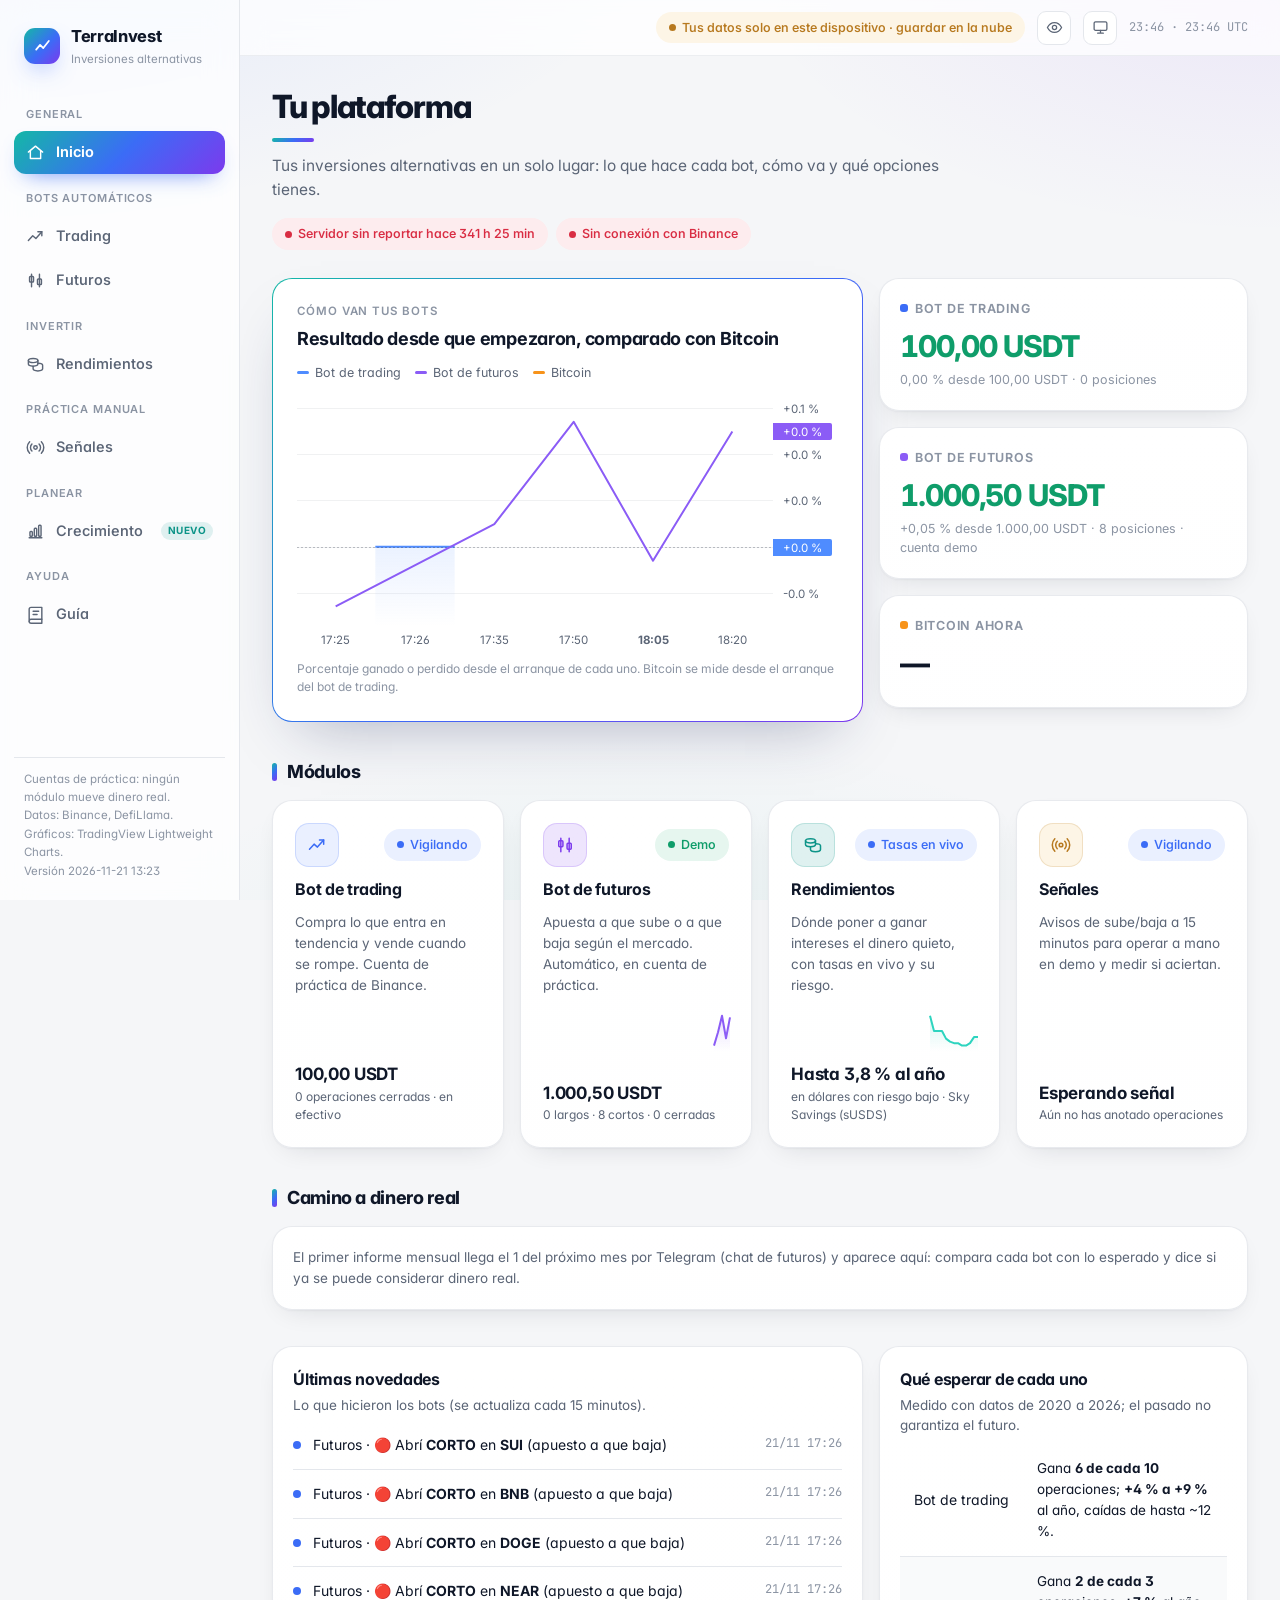
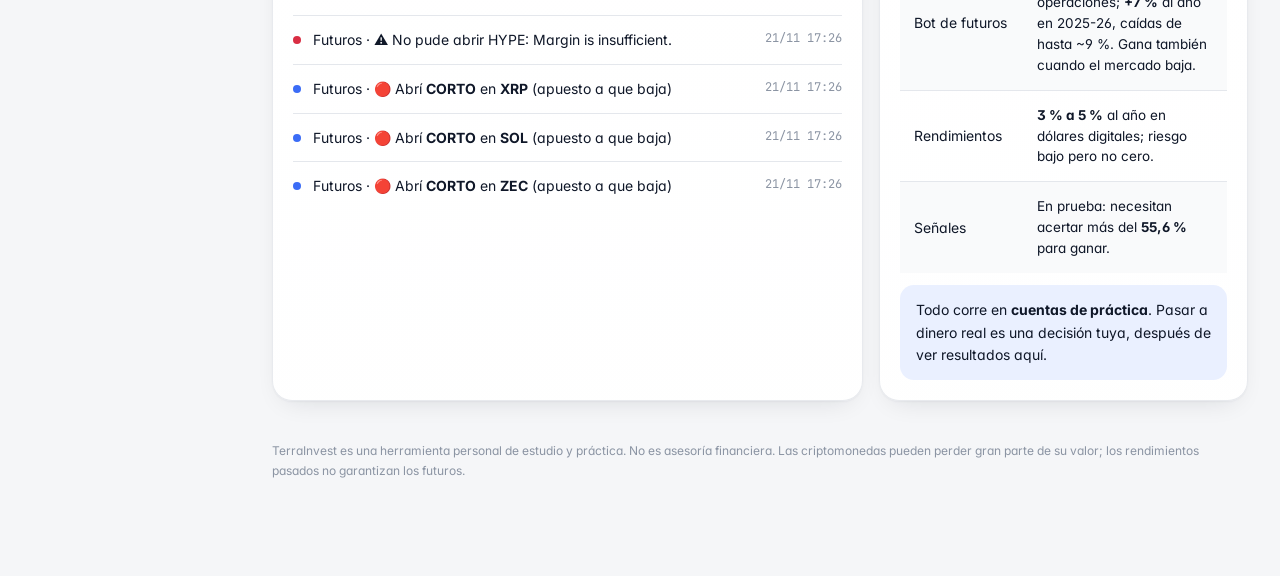
==== commit 253ae2b6: "Pagina TerraInvest be38ac0" ====
--- a/index.html
+++ b/index.html
@@ -323,7 +323,7 @@
 ;
 var qrcode=function(){function i(t,r){function a(t,r){g=function(t){for(var r=new Array(t),e=0;e<t;e+=1){r[e]=new Array(t);for(var n=0;n<t;n+=1)r[e][n]=null}return r}(l=4*u+17),e(0,0),e(l-7,0),e(0,l-7),i(),o(),v(t,r),7<=u&&h(t),null==n&&(n=w(u,f,c)),d(n,r)}var u=t,f=y[r],g=null,l=0,n=null,c=[],s={},e=function(t,r){for(var e=-1;e<=7;e+=1)if(!(t+e<=-1||l<=t+e))for(var n=-1;n<=7;n+=1)r+n<=-1||l<=r+n||(g[t+e][r+n]=0<=e&&e<=6&&(0==n||6==n)||0<=n&&n<=6&&(0==e||6==e)||2<=e&&e<=4&&2<=n&&n<=4)},o=function(){for(var t=8;t<l-8;t+=1)null==g[t][6]&&(g[t][6]=t%2==0);for(var r=8;r<l-8;r+=1)null==g[6][r]&&(g[6][r]=r%2==0)},i=function(){for(var t=B.getPatternPosition(u),r=0;r<t.length;r+=1)for(var e=0;e<t.length;e+=1){var n=t[r],o=t[e];if(null==g[n][o])for(var i=-2;i<=2;i+=1)for(var a=-2;a<=2;a+=1)g[n+i][o+a]=-2==i||2==i||-2==a||2==a||0==i&&0==a}},h=function(t){for(var r=B.getBCHTypeNumber(u),e=0;e<18;e+=1){var n=!t&&1==(r>>e&1);g[Math.floor(e/3)][e%3+l-8-3]=n}for(e=0;e<18;e+=1){n=!t&&1==(r>>e&1);g[e%3+l-8-3][Math.floor(e/3)]=n}},v=function(t,r){for(var e=f<<3|r,n=B.getBCHTypeInfo(e),o=0;o<15;o+=1){var i=!t&&1==(n>>o&1);o<6?g[o][8]=i:o<8?g[o+1][8]=i:g[l-15+o][8]=i}for(o=0;o<15;o+=1){i=!t&&1==(n>>o&1);o<8?g[8][l-o-1]=i:o<9?g[8][15-o-1+1]=i:g[8][15-o-1]=i}g[l-8][8]=!t},d=function(t,r){for(var e=-1,n=l-1,o=7,i=0,a=B.getMaskFunction(r),u=l-1;0<u;u-=2)for(6==u&&(u-=1);;){for(var f=0;f<2;f+=1)if(null==g[n][u-f]){var c=!1;i<t.length&&(c=1==(t[i]>>>o&1)),a(n,u-f)&&(c=!c),g[n][u-f]=c,-1==(o-=1)&&(i+=1,o=7)}if((n+=e)<0||l<=n){n-=e,e=-e;break}}},w=function(t,r,e){for(var n=b.getRSBlocks(t,r),o=M(),i=0;i<e.length;i+=1){var a=e[i];o.put(a.getMode(),4),o.put(a.getLength(),B.getLengthInBits(a.getMode(),t)),a.write(o)}var u=0;for(i=0;i<n.length;i+=1)u+=n[i].dataCount;if(o.getLengthInBits()>8*u)throw"code length overflow. ("+o.getLengthInBits()+">"+8*u+")";for(o.getLengthInBits()+4<=8*u&&o.put(0,4);o.getLengthInBits()%8!=0;)o.putBit(!1);for(;!(o.getLengthInBits()>=8*u||(o.put(236,8),o.getLengthInBits()>=8*u));)o.put(17,8);return function(t,r){for(var e=0,n=0,o=0,i=new Array(r.length),a=new Array(r.length),u=0;u<r.length;u+=1){var f=r[u].dataCount,c=r[u].totalCount-f;n=Math.max(n,f),o=Math.max(o,c),i[u]=new Array(f);for(var g=0;g<i[u].length;g+=1)i[u][g]=255&t.getBuffer()[g+e];e+=f;var l=B.getErrorCorrectPolynomial(c),h=C(i[u],l.getLength()-1).mod(l);a[u]=new Array(l.getLength()-1);for(g=0;g<a[u].length;g+=1){var s=g+h.getLength()-a[u].length;a[u][g]=0<=s?h.getAt(s):0}}var v=0;for(g=0;g<r.length;g+=1)v+=r[g].totalCount;var d=new Array(v),w=0;for(g=0;g<n;g+=1)for(u=0;u<r.length;u+=1)g<i[u].length&&(d[w]=i[u][g],w+=1);for(g=0;g<o;g+=1)for(u=0;u<r.length;u+=1)g<a[u].length&&(d[w]=a[u][g],w+=1);return d}(o,n)};s.addData=function(t,r){var e=null;switch(r=r||"Byte"){case"Numeric":e=x(t);break;case"Alphanumeric":e=m(t);break;case"Byte":e=L(t);break;case"Kanji":e=D(t);break;default:throw"mode:"+r}c.push(e),n=null},s.isDark=function(t,r){if(t<0||l<=t||r<0||l<=r)throw t+","+r;return g[t][r]},s.getModuleCount=function(){return l},s.make=function(){if(u<1){for(var t=1;t<40;t++){for(var r=b.getRSBlocks(t,f),e=M(),n=0;n<c.length;n++){var o=c[n];e.put(o.getMode(),4),e.put(o.getLength(),B.getLengthInBits(o.getMode(),t)),o.write(e)}var i=0;for(n=0;n<r.length;n++)i+=r[n].dataCount;if(e.getLengthInBits()<=8*i)break}u=t}a(!1,function(){for(var t=0,r=0,e=0;e<8;e+=1){a(!0,e);var n=B.getLostPoint(s);(0==e||n<t)&&(t=n,r=e)}return r}())},s.createTableTag=function(t,r){t=t||2;var e="";e+='<table style="',e+=" border-width: 0px; border-style: none;",e+=" border-collapse: collapse;",e+=" padding: 0px; margin: "+(r=void 0===r?4*t:r)+"px;",e+='">',e+="<tbody>";for(var n=0;n<s.getModuleCount();n+=1){e+="<tr>";for(var o=0;o<s.getModuleCount();o+=1)e+='<td style="',e+=" border-width: 0px; border-style: none;",e+=" border-collapse: collapse;",e+=" padding: 0px; margin: 0px;",e+=" width: "+t+"px;",e+=" height: "+t+"px;",e+=" background-color: ",e+=s.isDark(n,o)?"#000000":"#ffffff",e+=";",e+='"/>';e+="</tr>"}return e+="</tbody>",e+="</table>"},s.createSvgTag=function(t,r,e,n){var o={};"object"==typeof t&&(t=(o=t).cellSize,r=o.margin,e=o.alt,n=o.title),t=t||2,r=void 0===r?4*t:r,(e="string"==typeof e?{text:e}:e||{}).text=e.text||null,e.id=e.text?e.id||"qrcode-description":null,(n="string"==typeof n?{text:n}:n||{}).text=n.text||null,n.id=n.text?n.id||"qrcode-title":null;var i,a,u,f,c=s.getModuleCount()*t+2*r,g="";for(f="l"+t+",0 0,"+t+" -"+t+",0 0,-"+t+"z ",g+='<svg version="1.1" xmlns="http://www.w3.org/2000/svg"',g+=o.scalable?"":' width="'+c+'px" height="'+c+'px"',g+=' viewBox="0 0 '+c+" "+c+'" ',g+=' preserveAspectRatio="xMinYMin meet"',g+=n.text||e.text?' role="img" aria-labelledby="'+p([n.id,e.id].join(" ").trim())+'"':"",g+=">",g+=n.text?'<title id="'+p(n.id)+'">'+p(n.text)+"</title>":"",g+=e.text?'<description id="'+p(e.id)+'">'+p(e.text)+"</description>":"",g+='<rect width="100%" height="100%" fill="white" cx="0" cy="0"/>',g+='<path d="',a=0;a<s.getModuleCount();a+=1)for(u=a*t+r,i=0;i<s.getModuleCount();i+=1)s.isDark(a,i)&&(g+="M"+(i*t+r)+","+u+f);return g+='" stroke="transparent" fill="black"/>',g+="</svg>"},s.createDataURL=function(o,t){o=o||2,t=void 0===t?4*o:t;var r=s.getModuleCount()*o+2*t,i=t,a=r-t;return I(r,r,function(t,r){if(i<=t&&t<a&&i<=r&&r<a){var e=Math.floor((t-i)/o),n=Math.floor((r-i)/o);return s.isDark(n,e)?0:1}return 1})},s.createImgTag=function(t,r,e){t=t||2,r=void 0===r?4*t:r;var n=s.getModuleCount()*t+2*r,o="";return o+="<img",o+=' src="',o+=s.createDataURL(t,r),o+='"',o+=' width="',o+=n,o+='"',o+=' height="',o+=n,o+='"',e&&(o+=' alt="',o+=p(e),o+='"'),o+="/>"};var p=function(t){for(var r="",e=0;e<t.length;e+=1){var n=t.charAt(e);switch(n){case"<":r+="&lt;";break;case">":r+="&gt;";break;case"&":r+="&amp;";break;case'"':r+="&quot;";break;default:r+=n}}return r};return s.createASCII=function(t,r){if((t=t||1)<2)return function(t){t=void 0===t?2:t;var r,e,n,o,i,a=1*s.getModuleCount()+2*t,u=t,f=a-t,c={"██":"█","█ ":"▀"," █":"▄","  ":" "},g={"██":"▀","█ ":"▀"," █":" ","  ":" "},l="";for(r=0;r<a;r+=2){for(n=Math.floor((r-u)/1),o=Math.floor((r+1-u)/1),e=0;e<a;e+=1)i="█",u<=e&&e<f&&u<=r&&r<f&&s.isDark(n,Math.floor((e-u)/1))&&(i=" "),u<=e&&e<f&&u<=r+1&&r+1<f&&s.isDark(o,Math.floor((e-u)/1))?i+=" ":i+="█",l+=t<1&&f<=r+1?g[i]:c[i];l+="\n"}return a%2&&0<t?l.substring(0,l.length-a-1)+Array(1+a).join("▀"):l.substring(0,l.length-1)}(r);t-=1,r=void 0===r?2*t:r;var e,n,o,i,a=s.getModuleCount()*t+2*r,u=r,f=a-r,c=Array(t+1).join("██"),g=Array(t+1).join("  "),l="",h="";for(e=0;e<a;e+=1){for(o=Math.floor((e-u)/t),h="",n=0;n<a;n+=1)i=1,u<=n&&n<f&&u<=e&&e<f&&s.isDark(o,Math.floor((n-u)/t))&&(i=0),h+=i?c:g;for(o=0;o<t;o+=1)l+=h+"\n"}return l.substring(0,l.length-1)},s.renderTo2dContext=function(t,r){r=r||2;for(var e=s.getModuleCount(),n=0;n<e;n++)for(var o=0;o<e;o++)t.fillStyle=s.isDark(n,o)?"black":"white",t.fillRect(n*r,o*r,r,r)},s}i.stringToBytes=(i.stringToBytesFuncs={default:function(t){for(var r=[],e=0;e<t.length;e+=1){var n=t.charCodeAt(e);r.push(255&n)}return r}}).default,i.createStringToBytes=function(u,f){var i=function(){function t(){var t=r.read();if(-1==t)throw"eof";return t}for(var r=S(u),e=0,n={};;){var o=r.read();if(-1==o)break;var i=t(),a=t()<<8|t();n[String.fromCharCode(o<<8|i)]=a,e+=1}if(e!=f)throw e+" != "+f;return n}(),a="?".charCodeAt(0);return function(t){for(var r=[],e=0;e<t.length;e+=1){var n=t.charCodeAt(e);if(n<128)r.push(n);else{var o=i[t.charAt(e)];"number"==typeof o?(255&o)==o?r.push(o):(r.push(o>>>8),r.push(255&o)):r.push(a)}}return r}};var r,t,a=1,u=2,o=4,f=8,y={L:1,M:0,Q:3,H:2},e=0,n=1,c=2,g=3,l=4,h=5,s=6,v=7,B=(r=[[],[6,18],[6,22],[6,26],[6,30],[6,34],[6,22,38],[6,24,42],[6,26,46],[6,28,50],[6,30,54],[6,32,58],[6,34,62],[6,26,46,66],[6,26,48,70],[6,26,50,74],[6,30,54,78],[6,30,56,82],[6,30,58,86],[6,34,62,90],[6,28,50,72,94],[6,26,50,74,98],[6,30,54,78,102],[6,28,54,80,106],[6,32,58,84,110],[6,30,58,86,114],[6,34,62,90,118],[6,26,50,74,98,122],[6,30,54,78,102,126],[6,26,52,78,104,130],[6,30,56,82,108,134],[6,34,60,86,112,138],[6,30,58,86,114,142],[6,34,62,90,118,146],[6,30,54,78,102,126,150],[6,24,50,76,102,128,154],[6,28,54,80,106,132,158],[6,32,58,84,110,136,162],[6,26,54,82,110,138,166],[6,30,58,86,114,142,170]],(t={}).getBCHTypeInfo=function(t){for(var r=t<<10;0<=d(r)-d(1335);)r^=1335<<d(r)-d(1335);return 21522^(t<<10|r)},t.getBCHTypeNumber=function(t){for(var r=t<<12;0<=d(r)-d(7973);)r^=7973<<d(r)-d(7973);return t<<12|r},t.getPatternPosition=function(t){return r[t-1]},t.getMaskFunction=function(t){switch(t){case e:return function(t,r){return(t+r)%2==0};case n:return function(t,r){return t%2==0};case c:return function(t,r){return r%3==0};case g:return function(t,r){return(t+r)%3==0};case l:return function(t,r){return(Math.floor(t/2)+Math.floor(r/3))%2==0};case h:return function(t,r){return t*r%2+t*r%3==0};case s:return function(t,r){return(t*r%2+t*r%3)%2==0};case v:return function(t,r){return(t*r%3+(t+r)%2)%2==0};default:throw"bad maskPattern:"+t}},t.getErrorCorrectPolynomial=function(t){for(var r=C([1],0),e=0;e<t;e+=1)r=r.multiply(C([1,w.gexp(e)],0));return r},t.getLengthInBits=function(t,r){if(1<=r&&r<10)switch(t){case a:return 10;case u:return 9;case o:case f:return 8;default:throw"mode:"+t}else if(r<27)switch(t){case a:return 12;case u:return 11;case o:return 16;case f:return 10;default:throw"mode:"+t}else{if(!(r<41))throw"type:"+r;switch(t){case a:return 14;case u:return 13;case o:return 16;case f:return 12;default:throw"mode:"+t}}},t.getLostPoint=function(t){for(var r=t.getModuleCount(),e=0,n=0;n<r;n+=1)for(var o=0;o<r;o+=1){for(var i=0,a=t.isDark(n,o),u=-1;u<=1;u+=1)if(!(n+u<0||r<=n+u))for(var f=-1;f<=1;f+=1)o+f<0||r<=o+f||0==u&&0==f||a==t.isDark(n+u,o+f)&&(i+=1);5<i&&(e+=3+i-5)}for(n=0;n<r-1;n+=1)for(o=0;o<r-1;o+=1){var c=0;t.isDark(n,o)&&(c+=1),t.isDark(n+1,o)&&(c+=1),t.isDark(n,o+1)&&(c+=1),t.isDark(n+1,o+1)&&(c+=1),0!=c&&4!=c||(e+=3)}for(n=0;n<r;n+=1)for(o=0;o<r-6;o+=1)t.isDark(n,o)&&!t.isDark(n,o+1)&&t.isDark(n,o+2)&&t.isDark(n,o+3)&&t.isDark(n,o+4)&&!t.isDark(n,o+5)&&t.isDark(n,o+6)&&(e+=40);for(o=0;o<r;o+=1)for(n=0;n<r-6;n+=1)t.isDark(n,o)&&!t.isDark(n+1,o)&&t.isDark(n+2,o)&&t.isDark(n+3,o)&&t.isDark(n+4,o)&&!t.isDark(n+5,o)&&t.isDark(n+6,o)&&(e+=40);var g=0;for(o=0;o<r;o+=1)for(n=0;n<r;n+=1)t.isDark(n,o)&&(g+=1);return e+=Math.abs(100*g/r/r-50)/5*10},t);function d(t){for(var r=0;0!=t;)r+=1,t>>>=1;return r}var w=function(){for(var r=new Array(256),e=new Array(256),t=0;t<8;t+=1)r[t]=1<<t;for(t=8;t<256;t+=1)r[t]=r[t-4]^r[t-5]^r[t-6]^r[t-8];for(t=0;t<255;t+=1)e[r[t]]=t;var n={glog:function(t){if(t<1)throw"glog("+t+")";return e[t]},gexp:function(t){for(;t<0;)t+=255;for(;256<=t;)t-=255;return r[t]}};return n}();function C(n,o){if(void 0===n.length)throw n.length+"/"+o;var r=function(){for(var t=0;t<n.length&&0==n[t];)t+=1;for(var r=new Array(n.length-t+o),e=0;e<n.length-t;e+=1)r[e]=n[e+t];return r}(),i={getAt:function(t){return r[t]},getLength:function(){return r.length},multiply:function(t){for(var r=new Array(i.getLength()+t.getLength()-1),e=0;e<i.getLength();e+=1)for(var n=0;n<t.getLength();n+=1)r[e+n]^=w.gexp(w.glog(i.getAt(e))+w.glog(t.getAt(n)));return C(r,0)},mod:function(t){if(i.getLength()-t.getLength()<0)return i;for(var r=w.glog(i.getAt(0))-w.glog(t.getAt(0)),e=new Array(i.getLength()),n=0;n<i.getLength();n+=1)e[n]=i.getAt(n);for(n=0;n<t.getLength();n+=1)e[n]^=w.gexp(w.glog(t.getAt(n))+r);return C(e,0).mod(t)}};return i}function p(){var e=[],o={writeByte:function(t){e.push(255&t)},writeShort:function(t){o.writeByte(t),o.writeByte(t>>>8)},writeBytes:function(t,r,e){r=r||0,e=e||t.length;for(var n=0;n<e;n+=1)o.writeByte(t[n+r])},writeString:function(t){for(var r=0;r<t.length;r+=1)o.writeByte(t.charCodeAt(r))},toByteArray:function(){return e},toString:function(){var t="";t+="[";for(var r=0;r<e.length;r+=1)0<r&&(t+=","),t+=e[r];return t+="]"}};return o}var k,A,b=(k=[[1,26,19],[1,26,16],[1,26,13],[1,26,9],[1,44,34],[1,44,28],[1,44,22],[1,44,16],[1,70,55],[1,70,44],[2,35,17],[2,35,13],[1,100,80],[2,50,32],[2,50,24],[4,25,9],[1,134,108],[2,67,43],[2,33,15,2,34,16],[2,33,11,2,34,12],[2,86,68],[4,43,27],[4,43,19],[4,43,15],[2,98,78],[4,49,31],[2,32,14,4,33,15],[4,39,13,1,40,14],[2,121,97],[2,60,38,2,61,39],[4,40,18,2,41,19],[4,40,14,2,41,15],[2,146,116],[3,58,36,2,59,37],[4,36,16,4,37,17],[4,36,12,4,37,13],[2,86,68,2,87,69],[4,69,43,1,70,44],[6,43,19,2,44,20],[6,43,15,2,44,16],[4,101,81],[1,80,50,4,81,51],[4,50,22,4,51,23],[3,36,12,8,37,13],[2,116,92,2,117,93],[6,58,36,2,59,37],[4,46,20,6,47,21],[7,42,14,4,43,15],[4,133,107],[8,59,37,1,60,38],[8,44,20,4,45,21],[12,33,11,4,34,12],[3,145,115,1,146,116],[4,64,40,5,65,41],[11,36,16,5,37,17],[11,36,12,5,37,13],[5,109,87,1,110,88],[5,65,41,5,66,42],[5,54,24,7,55,25],[11,36,12,7,37,13],[5,122,98,1,123,99],[7,73,45,3,74,46],[15,43,19,2,44,20],[3,45,15,13,46,16],[1,135,107,5,136,108],[10,74,46,1,75,47],[1,50,22,15,51,23],[2,42,14,17,43,15],[5,150,120,1,151,121],[9,69,43,4,70,44],[17,50,22,1,51,23],[2,42,14,19,43,15],[3,141,113,4,142,114],[3,70,44,11,71,45],[17,47,21,4,48,22],[9,39,13,16,40,14],[3,135,107,5,136,108],[3,67,41,13,68,42],[15,54,24,5,55,25],[15,43,15,10,44,16],[4,144,116,4,145,117],[17,68,42],[17,50,22,6,51,23],[19,46,16,6,47,17],[2,139,111,7,140,112],[17,74,46],[7,54,24,16,55,25],[34,37,13],[4,151,121,5,152,122],[4,75,47,14,76,48],[11,54,24,14,55,25],[16,45,15,14,46,16],[6,147,117,4,148,118],[6,73,45,14,74,46],[11,54,24,16,55,25],[30,46,16,2,47,17],[8,132,106,4,133,107],[8,75,47,13,76,48],[7,54,24,22,55,25],[22,45,15,13,46,16],[10,142,114,2,143,115],[19,74,46,4,75,47],[28,50,22,6,51,23],[33,46,16,4,47,17],[8,152,122,4,153,123],[22,73,45,3,74,46],[8,53,23,26,54,24],[12,45,15,28,46,16],[3,147,117,10,148,118],[3,73,45,23,74,46],[4,54,24,31,55,25],[11,45,15,31,46,16],[7,146,116,7,147,117],[21,73,45,7,74,46],[1,53,23,37,54,24],[19,45,15,26,46,16],[5,145,115,10,146,116],[19,75,47,10,76,48],[15,54,24,25,55,25],[23,45,15,25,46,16],[13,145,115,3,146,116],[2,74,46,29,75,47],[42,54,24,1,55,25],[23,45,15,28,46,16],[17,145,115],[10,74,46,23,75,47],[10,54,24,35,55,25],[19,45,15,35,46,16],[17,145,115,1,146,116],[14,74,46,21,75,47],[29,54,24,19,55,25],[11,45,15,46,46,16],[13,145,115,6,146,116],[14,74,46,23,75,47],[44,54,24,7,55,25],[59,46,16,1,47,17],[12,151,121,7,152,122],[12,75,47,26,76,48],[39,54,24,14,55,25],[22,45,15,41,46,16],[6,151,121,14,152,122],[6,75,47,34,76,48],[46,54,24,10,55,25],[2,45,15,64,46,16],[17,152,122,4,153,123],[29,74,46,14,75,47],[49,54,24,10,55,25],[24,45,15,46,46,16],[4,152,122,18,153,123],[13,74,46,32,75,47],[48,54,24,14,55,25],[42,45,15,32,46,16],[20,147,117,4,148,118],[40,75,47,7,76,48],[43,54,24,22,55,25],[10,45,15,67,46,16],[19,148,118,6,149,119],[18,75,47,31,76,48],[34,54,24,34,55,25],[20,45,15,61,46,16]],(A={}).getRSBlocks=function(t,r){var e=function(t,r){switch(r){case y.L:return k[4*(t-1)+0];case y.M:return k[4*(t-1)+1];case y.Q:return k[4*(t-1)+2];case y.H:return k[4*(t-1)+3];default:return}}(t,r);if(void 0===e)throw"bad rs block @ typeNumber:"+t+"/errorCorrectionLevel:"+r;for(var n,o,i=e.length/3,a=[],u=0;u<i;u+=1)for(var f=e[3*u+0],c=e[3*u+1],g=e[3*u+2],l=0;l<f;l+=1)a.push((n=g,o=void 0,(o={}).totalCount=c,o.dataCount=n,o));return a},A),M=function(){var e=[],n=0,o={getBuffer:function(){return e},getAt:function(t){var r=Math.floor(t/8);return 1==(e[r]>>>7-t%8&1)},put:function(t,r){for(var e=0;e<r;e+=1)o.putBit(1==(t>>>r-e-1&1))},getLengthInBits:function(){return n},putBit:function(t){var r=Math.floor(n/8);e.length<=r&&e.push(0),t&&(e[r]|=128>>>n%8),n+=1}};return o},x=function(t){var r=a,n=t,e={getMode:function(){return r},getLength:function(t){return n.length},write:function(t){for(var r=n,e=0;e+2<r.length;)t.put(o(r.substring(e,e+3)),10),e+=3;e<r.length&&(r.length-e==1?t.put(o(r.substring(e,e+1)),4):r.length-e==2&&t.put(o(r.substring(e,e+2)),7))}},o=function(t){for(var r=0,e=0;e<t.length;e+=1)r=10*r+i(t.charAt(e));return r},i=function(t){if("0"<=t&&t<="9")return t.charCodeAt(0)-"0".charCodeAt(0);throw"illegal char :"+t};return e},m=function(t){var r=u,n=t,e={getMode:function(){return r},getLength:function(t){return n.length},write:function(t){for(var r=n,e=0;e+1<r.length;)t.put(45*o(r.charAt(e))+o(r.charAt(e+1)),11),e+=2;e<r.length&&t.put(o(r.charAt(e)),6)}},o=function(t){if("0"<=t&&t<="9")return t.charCodeAt(0)-"0".charCodeAt(0);if("A"<=t&&t<="Z")return t.charCodeAt(0)-"A".charCodeAt(0)+10;switch(t){case" ":return 36;case"$":return 37;case"%":return 38;case"*":return 39;case"+":return 40;case"-":return 41;case".":return 42;case"/":return 43;case":":return 44;default:throw"illegal char :"+t}};return e},L=function(t){var r=o,e=i.stringToBytes(t),n={getMode:function(){return r},getLength:function(t){return e.length},write:function(t){for(var r=0;r<e.length;r+=1)t.put(e[r],8)}};return n},D=function(t){var r=f,e=i.stringToBytesFuncs.SJIS;if(!e)throw"sjis not supported.";!function(){var t=e("友");if(2!=t.length||38726!=(t[0]<<8|t[1]))throw"sjis not supported."}();var o=e(t),n={getMode:function(){return r},getLength:function(t){return~~(o.length/2)},write:function(t){for(var r=o,e=0;e+1<r.length;){var n=(255&r[e])<<8|255&r[e+1];if(33088<=n&&n<=40956)n-=33088;else{if(!(57408<=n&&n<=60351))throw"illegal char at "+(e+1)+"/"+n;n-=49472}n=192*(n>>>8&255)+(255&n),t.put(n,13),e+=2}if(e<r.length)throw"illegal char at "+(e+1)}};return n},S=function(t){var e=t,n=0,o=0,i=0,r={read:function(){for(;i<8;){if(n>=e.length){if(0==i)return-1;throw"unexpected end of file./"+i}var t=e.charAt(n);if(n+=1,"="==t)return i=0,-1;t.match(/^\s$/)||(o=o<<6|a(t.charCodeAt(0)),i+=6)}var r=o>>>i-8&255;return i-=8,r}},a=function(t){if(65<=t&&t<=90)return t-65;if(97<=t&&t<=122)return t-97+26;if(48<=t&&t<=57)return t-48+52;if(43==t)return 62;if(47==t)return 63;throw"c:"+t};return r},I=function(t,r,e){for(var n=function(t,r){var n=t,o=r,l=new Array(t*r),e={setPixel:function(t,r,e){l[r*n+t]=e},write:function(t){t.writeString("GIF87a"),t.writeShort(n),t.writeShort(o),t.writeByte(128),t.writeByte(0),t.writeByte(0),t.writeByte(0),t.writeByte(0),t.writeByte(0),t.writeByte(255),t.writeByte(255),t.writeByte(255),t.writeString(","),t.writeShort(0),t.writeShort(0),t.writeShort(n),t.writeShort(o),t.writeByte(0);var r=i(2);t.writeByte(2);for(var e=0;255<r.length-e;)t.writeByte(255),t.writeBytes(r,e,255),e+=255;t.writeByte(r.length-e),t.writeBytes(r,e,r.length-e),t.writeByte(0),t.writeString(";")}},i=function(t){for(var r=1<<t,e=1+(1<<t),n=t+1,o=h(),i=0;i<r;i+=1)o.add(String.fromCharCode(i));o.add(String.fromCharCode(r)),o.add(String.fromCharCode(e));var a=p(),u=function(t){var e=t,n=0,o=0,r={write:function(t,r){if(t>>>r!=0)throw"length over";for(;8<=n+r;)e.writeByte(255&(t<<n|o)),r-=8-n,t>>>=8-n,n=o=0;o|=t<<n,n+=r},flush:function(){0<n&&e.writeByte(o)}};return r}(a);u.write(r,n);var f=0,c=String.fromCharCode(l[f]);for(f+=1;f<l.length;){var g=String.fromCharCode(l[f]);f+=1,o.contains(c+g)?c+=g:(u.write(o.indexOf(c),n),o.size()<4095&&(o.size()==1<<n&&(n+=1),o.add(c+g)),c=g)}return u.write(o.indexOf(c),n),u.write(e,n),u.flush(),a.toByteArray()},h=function(){var r={},e=0,n={add:function(t){if(n.contains(t))throw"dup key:"+t;r[t]=e,e+=1},size:function(){return e},indexOf:function(t){return r[t]},contains:function(t){return void 0!==r[t]}};return n};return e}(t,r),o=0;o<r;o+=1)for(var i=0;i<t;i+=1)n.setPixel(i,o,e(i,o));var a=p();n.write(a);for(var u=function(){function e(t){a+=String.fromCharCode(r(63&t))}var n=0,o=0,i=0,a="",t={},r=function(t){if(t<0);else{if(t<26)return 65+t;if(t<52)return t-26+97;if(t<62)return t-52+48;if(62==t)return 43;if(63==t)return 47}throw"n:"+t};return t.writeByte=function(t){for(n=n<<8|255&t,o+=8,i+=1;6<=o;)e(n>>>o-6),o-=6},t.flush=function(){if(0<o&&(e(n<<6-o),o=n=0),i%3!=0)for(var t=3-i%3,r=0;r<t;r+=1)a+="="},t.toString=function(){return a},t}(),f=a.toByteArray(),c=0;c<f.length;c+=1)u.writeByte(f[c]);return u.flush(),"data:image/gif;base64,"+u};return i}();qrcode.stringToBytesFuncs["UTF-8"]=function(t){return function(t){for(var r=[],e=0;e<t.length;e++){var n=t.charCodeAt(e);n<128?r.push(n):n<2048?r.push(192|n>>6,128|63&n):n<55296||57344<=n?r.push(224|n>>12,128|n>>6&63,128|63&n):(e++,n=65536+((1023&n)<<10|1023&t.charCodeAt(e)),r.push(240|n>>18,128|n>>12&63,128|n>>6&63,128|63&n))}return r}(t)},function(t){"function"==typeof define&&define.amd?define([],t):"object"==typeof exports&&(module.exports=t())}(function(){return qrcode});</script>
 <script>
-const DATOS = {"generado":"2026-11-21T12:55","rendimientos":{"actualizado":1795283752303,"opciones":[{"id":"binance_earn","nombre":"Binance Simple Earn · USDT flexible","tipo":"Ahorro en dólares","moneda":"USD","riesgo":2,"acceso":"Fácil: en la app de Binance","liquidez":"Inmediata","como":"Binance presta tus USDT a quienes operan con margen y te paga intereses cada día. Retiras cuando quieras.","cuidado":"Tu dinero queda en Binance: si Binance tuviera un problema, lo tendrías tú también.","fijo":{"apy":0.018982383202,"extra":0.08,"extra_hasta":1000.0,"fecha":"hoy","fuente":"https://www.binance.com/en/support/announcement/detail/0aa1414ad5f94c3ba1728a2bdace2b2b"},"apy":0.018982383202,"media30":0.018982383202,"serie":[],"fecha":"hoy (en vivo)","fuente":"Binance (en vivo)"},{"id":"d8c4eff5-c8a9-46fc-a888-057c4c668e72","nombre":"Sky Savings (sUSDS)","tipo":"Ahorro en dólares","moneda":"USD","riesgo":2,"acceso":"Medio: necesitas una billetera propia","liquidez":"Inmediata","como":"El antiguo MakerDAO paga una tasa por guardar su dólar digital (USDS). La tasa la fija el protocolo.","cuidado":"Riesgo de programa (contrato inteligente) y de que el dólar digital pierda su paridad.","apy":0.038,"media30":0.038,"tvl":1956036008,"serie":[["2025-11",0.045],["2025-12",0.04],["2026-01",0.04],["2026-02",0.04],["2026-03",0.0375],["2026-04",0.0365],["2026-05",0.036],["2026-06",0.036],["2026-07",0.0352],["2026-08",0.0352],["2026-09",0.036],["2026-10",0.038],["2026-11",0.038]],"fecha":"2026-11-21","fuente":"DefiLlama"},{"id":"ac61ee82-2fe4-4f9b-a9cd-7fb33f598859","nombre":"Bonos del Tesoro de EE. UU. tokenizados (Ondo USDY)","tipo":"Bonos del Tesoro","moneda":"USD","riesgo":2,"acceso":"Difícil: verificación de identidad en Ondo","liquidez":"Días","como":"Un token respaldado por bonos del Tesoro de EE. UU. de corto plazo. Rinde lo que pagan esos bonos, menos comisiones.","cuidado":"Exige verificación y no es para residentes de EE. UU. Depende del emisor.","apy":0.0375,"media30":0.03746,"tvl":1270967779,"serie":[["2026-01",0.037],["2026-02",0.0356],["2026-03",0.0355],["2026-04",0.0355],["2026-05",0.0355],["2026-06",0.0355],["2026-07",0.0355],["2026-08",0.0355],["2026-09",0.036],["2026-10",0.0375],["2026-11",0.0375]],"fecha":"2026-11-21","fuente":"DefiLlama"},{"id":"f981a304-bb6c-45b8-b0c5-fd2f515ad23a","nombre":"Prestar USDT en Aave","tipo":"Préstamo en DeFi","moneda":"USD","riesgo":3,"acceso":"Medio: necesitas una billetera propia","liquidez":"Casi inmediata","como":"Prestas USDT en el mayor mercado de préstamos descentralizado; los que piden prestado dejan garantía.","cuidado":"La tasa sube y baja con la demanda. Riesgo de programa y de liquidaciones en caídas fuertes.","apy":0.0292945,"media30":0.03840594,"tvl":513572421,"serie":[["2025-11",0.03081],["2025-12",0.03262],["2026-01",0.0262],["2026-02",0.02002],["2026-03",0.01969],["2026-04",0.04155],["2026-05",0.02477],["2026-06",0.02238],["2026-07",0.02671],["2026-08",0.03345],["2026-09",0.03665],["2026-10",0.04641],["2026-11",0.02929]],"fecha":"2026-11-21","fuente":"DefiLlama"},{"id":"43641cf5-a92e-416b-bce9-27113d3c0db6","nombre":"Préstamos a instituciones (Maple · USDC)","tipo":"Crédito","moneda":"USD","riesgo":4,"acceso":"Medio: billetera propia","liquidez":"Días a semanas","como":"Prestas a empresas del mundo cripto con garantía. Paga más porque hay riesgo de que alguien no pague.","cuidado":"Riesgo de crédito: en 2022 varios prestatarios de este tipo quebraron.","apy":0.0524535,"media30":0.05137244,"tvl":728187979,"serie":[["2025-11",0.06825],["2025-12",0.06445],["2026-01",0.05414],["2026-02",0.04556],["2026-03",0.04488],["2026-04",0.0482],["2026-05",0.04652],["2026-06",0.05133],["2026-07",0.05147],["2026-08",0.05043],["2026-09",0.05142],["2026-10",0.05095],["2026-11",0.05245]],"fecha":"2026-11-21","fuente":"DefiLlama"},{"id":"66985a81-9c51-46ca-9977-42b4fe7bc6df","nombre":"Dólar sintético de Ethena (sUSDe)","tipo":"Estrategia neutral","moneda":"USD","riesgo":4,"acceso":"Medio: billetera propia","liquidez":"7 días","como":"Hace por ti la estrategia neutral de futuros a gran escala y reparte la financiación que cobra.","cuidado":"Si la financiación se vuelve negativa por mucho tiempo, el rendimiento cae y el dólar sintético puede perder valor.","apy":0.049042,"media30":0.051194703333333334,"tvl":1146752818,"serie":[["2025-11",0.0469],["2025-12",0.0423],["2026-01",0.04567],["2026-02",0.03548],["2026-03",0.03555],["2026-04",0.05454],["2026-05",0.03783],["2026-06",0.03842],["2026-07",0.03971],["2026-08",0.04801],["2026-09",0.05248],["2026-10",0.05057],["2026-11",0.04904]],"fecha":"2026-11-21","fuente":"DefiLlama"},{"id":"80b8bf92-b953-4c20-98ea-c9653ef2bb98","nombre":"Staking de ETH en Binance (WBETH)","tipo":"Staking","moneda":"ETH","riesgo":3,"acceso":"Fácil: en la app de Binance","liquidez":"Inmediata (se vende el token)","como":"Tus ETH ayudan a validar la red Ethereum y la red te paga en más ETH.","cuidado":"Ganas en ETH: si ETH baja 30 %, el interés no lo compensa. Solo si ya quieres tener ETH.","apy":0.0233198,"media30":0.02452569,"tvl":6182989259,"serie":[["2025-11",0.02596],["2025-12",0.02563],["2026-01",0.02671],["2026-02",0.02596],["2026-03",0.02507],["2026-04",0.02627],["2026-05",0.02406],["2026-06",0.02451],["2026-07",0.02394],["2026-08",0.02216],["2026-09",0.02274],["2026-10",0.047],["2026-11",0.02332]],"fecha":"2026-11-21","fuente":"DefiLlama"},{"id":"9e709e57-84eb-496b-82ce-2e8f6a17db1b","nombre":"Staking de SOL en Binance (BNSOL)","tipo":"Staking","moneda":"SOL","riesgo":3,"acceso":"Fácil: en la app de Binance","liquidez":"Inmediata (se vende el token)","como":"Igual que con ETH, pero en la red Solana, que paga más.","cuidado":"Ganas en SOL, que sube y baja mucho más que ETH.","apy":0.0466324,"media30":0.045574453333333334,"tvl":727319655,"serie":[["2025-11",0.05717],["2025-12",0.05338],["2026-01",0.05395],["2026-02",0.05561],["2026-03",0.05337],["2026-04",0.05197],["2026-05",0.05206],["2026-06",0.0504],["2026-07",0.04785],["2026-08",0.04595],["2026-09",0.04521],["2026-10",0.04548],["2026-11",0.04663]],"fecha":"2026-11-21","fuente":"DefiLlama"},{"id":"carry_btc","nombre":"Neutral con futuros de BTC","tipo":"Estrategia neutral","moneda":"USD","riesgo":3,"acceso":"Medio: dos billeteras en Binance","liquidez":"Inmediata","como":"Compras BTC y vendes el mismo monto en futuros. No ganas ni pierdes con el precio; cobras la financiación cada 8 horas.","cuidado":"La mitad del capital queda como garantía; cuando la financiación es negativa, pagas. Comisiones ~0,3 % por armar y desarmar.","apy":-0.00588015,"media30":0.03404397583333334,"serie":[["2025-12",0.03056],["2026-01",0.02694],["2026-02",-0.00413],["2026-03",-0.00544],["2026-04",-0.01078],["2026-05",0.01362],["2026-06",0.01235],["2026-07",0.0333],["2026-08",0.0364],["2026-09",0.02754],["2026-10",0.02385],["2026-11",0.03184]],"fecha":"2026-11-21","fuente":"Binance (financiación de BTC)"}]},"estado":{"actualizado":1795283429505,"version":1,"futuros":{"modo":"demo","inicio":1795281953860,"capital":1000,"patrimonio":1000.53902053478,"pico":1000.53902053478,"caida":0.0,"realizado":0.0,"no_realizado":0.5390205347799983,"bloqueo":null,"pausa":null,"proxima_decision":1795305900000,"abiertas":[{"sym":"ETHUSDT","lado":-1,"t_in":1795281953860,"p_in":1684.52,"cant":0.022,"stop":2015.84,"atr":110.35350669441564,"motivo_in":"Cerró bajo su mínimo de 20 días y Bitcoin está bajo su media de 100 días: apuesto a que sigue bajando.","comision":0.01482377,"financiacion":0.0,"precio":1678.68,"pnl":0.11365622999999818,"tasa":3.021e-05,"liq":2518.3574000000003,"etapa":0,"parcial":0.0,"cant_ini":0.022,"tp1":1574.1664933055843,"tp2":1353.459479916753},{"sym":"ZECUSDT","lado":-1,"t_in":1795281953860,"p_in":787.22,"cant":0.022,"stop":1124.14,"atr":112.263303775149,"motivo_in":"Cerró bajo su mínimo de 20 días y Bitcoin está bajo su media de 100 días: apuesto a que sigue bajando.","comision":0.00692753,"financiacion":0.0,"precio":783.77011671,"pnl":0.06896990238000004,"tasa":5.144e-05,"liq":1176.8939,"etapa":0,"parcial":0.0,"cant_ini":0.022,"tp1":674.956696224851,"tp2":450.430088674553},{"sym":"SOLUSDT","lado":-1,"t_in":1795281953860,"p_in":70.7,"cant":0.52,"stop":85.01,"atr":4.75659655356038,"motivo_in":"Cerró bajo su mínimo de 20 días y Bitcoin está bajo su media de 100 días: apuesto a que sigue bajando.","comision":0.0147056,"financiacion":0.0,"precio":70.54130832,"pnl":0.06781407360000208,"tasa":-0.0001184,"liq":105.69650000000001,"etapa":0,"parcial":0.0,"cant_ini":0.52,"tp1":65.94340344643962,"tp2":56.43021033931886},{"sym":"XRPUSDT","lado":-1,"t_in":1795281953860,"p_in":0.9343,"cant":41.1,"stop":1.1168,"atr":0.060783456665241986,"motivo_in":"Cerró bajo su mínimo de 20 días y Bitcoin está bajo su media de 100 días: apuesto a que sigue bajando.","comision":0.01535989,"financiacion":0.0,"precio":0.93403332,"pnl":-0.004399341999996932,"tasa":1.468e-05,"liq":1.3967785000000001,"etapa":0,"parcial":0.0,"cant_ini":41.1,"tp1":0.873516543334758,"tp2":0.7519496300042741},{"sym":"NEARUSDT","lado":-1,"t_in":1795281953860,"p_in":2.878,"cant":6.0,"stop":3.973,"atr":0.36576446817281705,"motivo_in":"Cerró bajo su mínimo de 20 días y Bitcoin está bajo su media de 100 días: apuesto a que sigue bajando.","comision":0.0069072,"financiacion":0.0,"precio":2.84040072,"pnl":0.2186884800000014,"tasa":6.46e-05,"liq":4.3026100000000005,"etapa":0,"parcial":0.0,"cant_ini":6.0,"tp1":2.512235531827183,"tp2":1.7807065954815489},{"sym":"DOGEUSDT","lado":-1,"t_in":1795281953860,"p_in":0.05532,"cant":645.0,"stop":0.06692,"atr":0.0038713137904706355,"motivo_in":"Cerró bajo su mínimo de 20 días y Bitcoin está bajo su media de 100 días: apuesto a que sigue bajando.","comision":0.01427256,"financiacion":0.0,"precio":0.05514512,"pnl":0.09852504000000145,"tasa":6.378e-05,"liq":0.08270340000000001,"etapa":0,"parcial":0.0,"cant_ini":645.0,"tp1":0.051448686209529366,"tp2":0.04370605862858809},{"sym":"BNBUSDT","lado":-1,"t_in":1795281953860,"p_in":548.64,"cant":0.09,"stop":629.72,"atr":27.129413431363048,"motivo_in":"Cerró bajo su mínimo de 20 días y Bitcoin está bajo su media de 100 días: apuesto a que sigue bajando.","comision":0.01975104,"financiacion":0.0,"precio":547.64274508,"pnl":0.07000190279999388,"tasa":0.0,"liq":820.2168,"etapa":0,"parcial":0.0,"cant_ini":0.09,"tp1":521.5105865686369,"tp2":467.25175970591084},{"sym":"SUIUSDT","lado":-1,"t_in":1795281953860,"p_in":0.6462,"cant":42.8,"stop":0.8249,"atr":0.05836957508327926,"motivo_in":"Cerró bajo su mínimo de 20 días y Bitcoin está bajo su media de 100 días: apuesto a que sigue bajando.","comision":0.01106294,"financiacion":0.0,"precio":0.64814329,"pnl":-0.09423575200000178,"tasa":-0.00017163,"liq":0.9660690000000001,"etapa":0,"parcial":0.0,"cant_ini":42.8,"tp1":0.5878304249167208,"tp2":0.4710912747501622}],"cerradas":[],"stats":{"n":0,"ganadas":0,"bruto_gan":0,"bruto_per":0,"pf":null,"comisiones":0,"financiacion":0},"curva":[[1795281953860,999.7417],[1795282523525,1000.0969],[1795283423144,1000.539]],"radar":{"t":1795281953860,"btc":{"alcista":false,"media":77684.371,"precio":58915.0,"distancia":-0.2416106452094463},"universo":["BTCUSDT","ETHUSDT","ZECUSDT","SOLUSDT","XRPUSDT","HYPEUSDT","NEARUSDT","DOGEUSDT","BNBUSDT","SUIUSDT"],"filtro":0.05,"monedas":[{"sym":"BTCUSDT","precio":58915.0,"largo":false,"corto":true,"max_entrada":81188.0,"min_salida":61375.2,"min_entrada":61375.2,"max_salida":75411.0,"atr":2827.147332339493,"objetivo":-1},{"sym":"ETHUSDT","precio":1622.03,"largo":false,"corto":true,"max_entrada":2449.95,"min_salida":1710.01,"min_entrada":1710.01,"max_salida":2135.9,"atr":110.35350669441564,"objetivo":-1},{"sym":"ZECUSDT","precio":759.68,"largo":false,"corto":true,"max_entrada":1387.98,"min_salida":800.67,"min_entrada":800.67,"max_salida":1199.91,"atr":112.263303775149,"objetivo":-1},{"sym":"SOLUSDT","precio":68.82,"largo":false,"corto":true,"max_entrada":98.16,"min_salida":67.35,"min_entrada":67.35,"max_salida":86.8,"atr":4.75659655356038,"objetivo":-1},{"sym":"XRPUSDT","precio":0.9101,"largo":false,"corto":true,"max_entrada":1.3424,"min_salida":0.8922,"min_entrada":0.8922,"max_salida":1.1062,"atr":0.060783456665241986,"objetivo":-1},{"sym":"HYPEUSDT","precio":61.03,"largo":false,"corto":true,"max_entrada":90.25,"min_salida":60.008,"min_entrada":60.008,"max_salida":75.355,"atr":5.394656441539212,"objetivo":-1},{"sym":"NEARUSDT","precio":2.849,"largo":false,"corto":true,"max_entrada":4.562,"min_salida":2.865,"min_entrada":2.865,"max_salida":3.815,"atr":0.36576446817281705,"objetivo":-1},{"sym":"DOGEUSDT","precio":0.05436,"largo":false,"corto":true,"max_entrada":0.07836,"min_salida":0.05538,"min_entrada":0.05538,"max_salida":0.07032,"atr":0.0038713137904706355,"objetivo":-1},{"sym":"BNBUSDT","precio":540.95,"largo":false,"corto":true,"max_entrada":723.99,"min_salida":566.01,"min_entrada":566.01,"max_salida":693.13,"atr":27.129413431363048,"objetivo":-1},{"sym":"SUIUSDT","precio":0.6513,"largo":false,"corto":true,"max_entrada":0.9568,"min_salida":0.6737,"min_entrada":0.6737,"max_salida":0.8536,"atr":0.05836957508327926,"objetivo":-1}]},"eventos":[{"t":1795281999403,"nivel":"info","texto":"🔴 Abrí <b>CORTO<\/b> en <b>SUI<\/b> (apuesto a que baja)\nEntrada 0,646200 · tamaño 27,66 USDT (2x: pongo 13,83)\nStop 0,824900 (27,7 %): si lo toca pierdo ~7,65 USDT\nCobros: 1/3 en 0,587830 y la mitad del resto en 0,471091\nLiquidación 0,966069 (lejos del stop)\nPor qué: Cerró bajo su mínimo de 20 días y Bitcoin está bajo su media de 100 días: apuesto a que sigue bajando."},{"t":1795281995751,"nivel":"info","texto":"🔴 Abrí <b>CORTO<\/b> en <b>BNB<\/b> (apuesto a que baja)\nEntrada 548,64 · tamaño 49,38 USDT (2x: pongo 24,69)\nStop 629,72 (14,8 %): si lo toca pierdo ~7,30 USDT\nCobros: 1/3 en 521,51 y la mitad del resto en 467,25\nLiquidación 820,22 (lejos del stop)\nPor qué: Cerró bajo su mínimo de 20 días y Bitcoin está bajo su media de 100 días: apuesto a que sigue bajando."},{"t":1795281992095,"nivel":"info","texto":"🔴 Abrí <b>CORTO<\/b> en <b>DOGE<\/b> (apuesto a que baja)\nEntrada 0,055320 · tamaño 35,68 USDT (2x: pongo 17,84)\nStop 0,066920 (21,0 %): si lo toca pierdo ~7,48 USDT\nCobros: 1/3 en 0,051449 y la mitad del resto en 0,043706\nLiquidación 0,082703 (lejos del stop)\nPor qué: Cerró bajo su mínimo de 20 días y Bitcoin está bajo su media de 100 días: apuesto a que sigue bajando."},{"t":1795281988435,"nivel":"info","texto":"🔴 Abrí <b>CORTO<\/b> en <b>NEAR<\/b> (apuesto a que baja)\nEntrada 2,8780 · tamaño 17,27 USDT (2x: pongo 8,63)\nStop 3,9730 (38,0 %): si lo toca pierdo ~6,57 USDT\nCobros: 1/3 en 2,5122 y la mitad del resto en 1,7807\nLiquidación 4,3026 (lejos del stop)\nPor qué: Cerró bajo su mínimo de 20 días y Bitcoin está bajo su media de 100 días: apuesto a que sigue bajando."},{"t":1795281984767,"nivel":"error","texto":"⚠️ No pude abrir HYPE: Margin is insufficient."},{"t":1795281983687,"nivel":"info","texto":"🔴 Abrí <b>CORTO<\/b> en <b>XRP<\/b> (apuesto a que baja)\nEntrada 0,934300 · tamaño 38,40 USDT (2x: pongo 19,20)\nStop 1,1168 (19,5 %): si lo toca pierdo ~7,50 USDT\nCobros: 1/3 en 0,873517 y la mitad del resto en 0,751950\nLiquidación 1,3968 (lejos del stop)\nPor qué: Cerró bajo su mínimo de 20 días y Bitcoin está bajo su media de 100 días: apuesto a que sigue bajando."},{"t":1795281980009,"nivel":"info","texto":"🔴 Abrí <b>CORTO<\/b> en <b>SOL<\/b> (apuesto a que baja)\nEntrada 70,7000 · tamaño 36,76 USDT (2x: pongo 18,38)\nStop 85,0100 (20,2 %): si lo toca pierdo ~7,44 USDT\nCobros: 1/3 en 65,9434 y la mitad del resto en 56,4302\nLiquidación 105,70 (lejos del stop)\nPor qué: Cerró bajo su mínimo de 20 días y Bitcoin está bajo su media de 100 días: apuesto a que sigue bajando."},{"t":1795281976311,"nivel":"info","texto":"🔴 Abrí <b>CORTO<\/b> en <b>ZEC<\/b> (apuesto a que baja)\nEntrada 787,22 · tamaño 17,32 USDT (2x: pongo 8,66)\nStop 1.124,14 (42,8 %): si lo toca pierdo ~7,41 USDT\nCobros: 1/3 en 674,96 y la mitad del resto en 450,43\nLiquidación 1.176,89 (lejos del stop)\nPor qué: Cerró bajo su mínimo de 20 días y Bitcoin está bajo su media de 100 días: apuesto a que sigue bajando."},{"t":1795281972652,"nivel":"info","texto":"🔴 Abrí <b>CORTO<\/b> en <b>ETH<\/b> (apuesto a que baja)\nEntrada 1.684,52 · tamaño 37,06 USDT (2x: pongo 18,53)\nStop 2.015,84 (19,7 %): si lo toca pierdo ~7,29 USDT\nCobros: 1/3 en 1.574,17 y la mitad del resto en 1.353,46\nLiquidación 2.518,36 (lejos del stop)\nPor qué: Cerró bajo su mínimo de 20 días y Bitcoin está bajo su media de 100 días: apuesto a que sigue bajando."},{"t":1795281968793,"nivel":"info","texto":"No abrí BTC: la operación mínima en Binance es de 60.20 USDT y con el riesgo permitido llego a 53.23."},{"t":1795281965594,"nivel":"info","texto":"Monedas del mes en futuros: BTC, ETH, ZEC, SOL, XRP, HYPE, NEAR, DOGE, BNB, SUI"},{"t":1795281956307,"nivel":"info","texto":"🧠 <b>Cerebro 2 activado<\/b>\nAhora cobro en escalones: un tercio al ganar 1 ATR (lo que queda ya no puede perder), la mitad del resto a 3 ATR, y dejo correr lo último. Los cobros quedan registrados en Binance: se ejecutan en el pico aunque yo esté entre revisiones. Las posiciones abiertas pasan a estas reglas desde ya."},{"t":1795281954537,"nivel":"info","texto":"Arranqué en la cuenta demo de Binance (órdenes de verdad con dinero de práctica). Capital asignado: 1.000 USDT. Decido una vez al día, al cierre de la vela diaria (00:00 UTC, 7:00 p. m. de Colombia)."}],"telegram":true,"reglas":{"apalancamiento":2,"riesgo":0.0075,"stop_atr":3.0,"canal_entrada":20,"canal_salida":10,"filtro_dias":100,"universo":10,"freno_diario":0.03,"freno_semanal":0.06,"freno_total":0.3,"max_posiciones":10,"tp1_atr":1.0,"tp1_frac":0.33,"tp2_atr":3.0,"tp2_frac":0.5,"filtro_mercado":0.05},"cuenta":{"billetera":5000.21436262,"disponible":4870.59024371,"no_realizado":0.60984545}},"bot":{"actualizado":1795281973962,"patrimonio":100.0,"efectivo":100.0,"exposicion":0.0,"caida":0.0,"inicial":100,"aportes":0,"curva":[[1795281973962,100.0]],"abiertas":[],"cerradas":[],"totales":{"n":0,"ganadas":0,"pnl":0},"pico":100.0,"pausado":false,"encendido":true,"reloj_demo":"2026-11-21T17:26:01","universo":["BTCUSDT","ETHUSDT","ZECUSDT","SOLUSDT","XRPUSDT","NEARUSDT","BNBUSDT","SUIUSDT","DOGEUSDT","UNIUSDT"],"mes":"2026-11","eventos":[{"t":1795281969246,"nivel":"INFO","texto":"modo=demo equity=100.00"}]},"rendimientos":{"actualizado":1795282002240,"opciones":[{"id":"binance_earn","nombre":"Binance Simple Earn · USDT flexible","tipo":"Ahorro en dólares","moneda":"USD","riesgo":2,"acceso":"Fácil: en la app de Binance","liquidez":"Inmediata","como":"Binance presta tus USDT a quienes operan con margen y te paga intereses cada día. Retiras cuando quieras.","cuidado":"Tu dinero queda en Binance: si Binance tuviera un problema, lo tendrías tú también.","fijo":{"apy":0.019007246766,"extra":0.08,"extra_hasta":1000.0,"fecha":"hoy","fuente":"https://www.binance.com/en/support/announcement/detail/0aa1414ad5f94c3ba1728a2bdace2b2b"},"apy":0.019007246766,"media30":0.019007246766,"serie":[],"fecha":"hoy (en vivo)","fuente":"Binance (en vivo)"},{"id":"d8c4eff5-c8a9-46fc-a888-057c4c668e72","nombre":"Sky Savings (sUSDS)","tipo":"Ahorro en dólares","moneda":"USD","riesgo":2,"acceso":"Medio: necesitas una billetera propia","liquidez":"Inmediata","como":"El antiguo MakerDAO paga una tasa por guardar su dólar digital (USDS). La tasa la fija el protocolo.","cuidado":"Riesgo de programa (contrato inteligente) y de que el dólar digital pierda su paridad.","apy":0.038,"media30":0.038,"tvl":1956036008,"serie":[["2025-11",0.045],["2025-12",0.04],["2026-01",0.04],["2026-02",0.04],["2026-03",0.0375],["2026-04",0.0365],["2026-05",0.036],["2026-06",0.036],["2026-07",0.0352],["2026-08",0.0352],["2026-09",0.036],["2026-10",0.038],["2026-11",0.038]],"fecha":"2026-11-21","fuente":"DefiLlama"},{"id":"ac61ee82-2fe4-4f9b-a9cd-7fb33f598859","nombre":"Bonos del Tesoro de EE. UU. tokenizados (Ondo USDY)","tipo":"Bonos del Tesoro","moneda":"USD","riesgo":2,"acceso":"Difícil: verificación de identidad en Ondo","liquidez":"Días","como":"Un token respaldado por bonos del Tesoro de EE. UU. de corto plazo. Rinde lo que pagan esos bonos, menos comisiones.","cuidado":"Exige verificación y no es para residentes de EE. UU. Depende del emisor.","apy":0.0375,"media30":0.03746,"tvl":1270967779,"serie":[["2026-01",0.037],["2026-02",0.0356],["2026-03",0.0355],["2026-04",0.0355],["2026-05",0.0355],["2026-06",0.0355],["2026-07",0.0355],["2026-08",0.0355],["2026-09",0.036],["2026-10",0.0375],["2026-11",0.0375]],"fecha":"2026-11-21","fuente":"DefiLlama"},{"id":"f981a304-bb6c-45b8-b0c5-fd2f515ad23a","nombre":"Prestar USDT en Aave","tipo":"Préstamo en DeFi","moneda":"USD","riesgo":3,"acceso":"Medio: necesitas una billetera propia","liquidez":"Casi inmediata","como":"Prestas USDT en el mayor mercado de préstamos descentralizado; los que piden prestado dejan garantía.","cuidado":"La tasa sube y baja con la demanda. Riesgo de programa y de liquidaciones en caídas fuertes.","apy":0.0292945,"media30":0.03840594,"tvl":513572421,"serie":[["2025-11",0.03081],["2025-12",0.03262],["2026-01",0.0262],["2026-02",0.02002],["2026-03",0.01969],["2026-04",0.04155],["2026-05",0.02477],["2026-06",0.02238],["2026-07",0.02671],["2026-08",0.03345],["2026-09",0.03665],["2026-10",0.04641],["2026-11",0.02929]],"fecha":"2026-11-21","fuente":"DefiLlama"},{"id":"43641cf5-a92e-416b-bce9-27113d3c0db6","nombre":"Préstamos a instituciones (Maple · USDC)","tipo":"Crédito","moneda":"USD","riesgo":4,"acceso":"Medio: billetera propia","liquidez":"Días a semanas","como":"Prestas a empresas del mundo cripto con garantía. Paga más porque hay riesgo de que alguien no pague.","cuidado":"Riesgo de crédito: en 2022 varios prestatarios de este tipo quebraron.","apy":0.0524535,"media30":0.05137244,"tvl":728187979,"serie":[["2025-11",0.06825],["2025-12",0.06445],["2026-01",0.05414],["2026-02",0.04556],["2026-03",0.04488],["2026-04",0.0482],["2026-05",0.04652],["2026-06",0.05133],["2026-07",0.05147],["2026-08",0.05043],["2026-09",0.05142],["2026-10",0.05095],["2026-11",0.05245]],"fecha":"2026-11-21","fuente":"DefiLlama"},{"id":"66985a81-9c51-46ca-9977-42b4fe7bc6df","nombre":"Dólar sintético de Ethena (sUSDe)","tipo":"Estrategia neutral","moneda":"USD","riesgo":4,"acceso":"Medio: billetera propia","liquidez":"7 días","como":"Hace por ti la estrategia neutral de futuros a gran escala y reparte la financiación que cobra.","cuidado":"Si la financiación se vuelve negativa por mucho tiempo, el rendimiento cae y el dólar sintético puede perder valor.","apy":0.049042,"media30":0.051194703333333334,"tvl":1146752818,"serie":[["2025-11",0.0469],["2025-12",0.0423],["2026-01",0.04567],["2026-02",0.03548],["2026-03",0.03555],["2026-04",0.05454],["2026-05",0.03783],["2026-06",0.03842],["2026-07",0.03971],["2026-08",0.04801],["2026-09",0.05248],["2026-10",0.05057],["2026-11",0.04904]],"fecha":"2026-11-21","fuente":"DefiLlama"},{"id":"80b8bf92-b953-4c20-98ea-c9653ef2bb98","nombre":"Staking de ETH en Binance (WBETH)","tipo":"Staking","moneda":"ETH","riesgo":3,"acceso":"Fácil: en la app de Binance","liquidez":"Inmediata (se vende el token)","como":"Tus ETH ayudan a validar la red Ethereum y la red te paga en más ETH.","cuidado":"Ganas en ETH: si ETH baja 30 %, el interés no lo compensa. Solo si ya quieres tener ETH.","apy":0.0233198,"media30":0.02452569,"tvl":6182989259,"serie":[["2025-11",0.02596],["2025-12",0.02563],["2026-01",0.02671],["2026-02",0.02596],["2026-03",0.02507],["2026-04",0.02627],["2026-05",0.02406],["2026-06",0.02451],["2026-07",0.02394],["2026-08",0.02216],["2026-09",0.02274],["2026-10",0.047],["2026-11",0.02332]],"fecha":"2026-11-21","fuente":"DefiLlama"},{"id":"9e709e57-84eb-496b-82ce-2e8f6a17db1b","nombre":"Staking de SOL en Binance (BNSOL)","tipo":"Staking","moneda":"SOL","riesgo":3,"acceso":"Fácil: en la app de Binance","liquidez":"Inmediata (se vende el token)","como":"Igual que con ETH, pero en la red Solana, que paga más.","cuidado":"Ganas en SOL, que sube y baja mucho más que ETH.","apy":0.0466324,"media30":0.045574453333333334,"tvl":727319655,"serie":[["2025-11",0.05717],["2025-12",0.05338],["2026-01",0.05395],["2026-02",0.05561],["2026-03",0.05337],["2026-04",0.05197],["2026-05",0.05206],["2026-06",0.0504],["2026-07",0.04785],["2026-08",0.04595],["2026-09",0.04521],["2026-10",0.04548],["2026-11",0.04663]],"fecha":"2026-11-21","fuente":"DefiLlama"},{"id":"carry_btc","nombre":"Neutral con futuros de BTC","tipo":"Estrategia neutral","moneda":"USD","riesgo":3,"acceso":"Medio: dos billeteras en Binance","liquidez":"Inmediata","como":"Compras BTC y vendes el mismo monto en futuros. No ganas ni pierdes con el precio; cobras la financiación cada 8 horas.","cuidado":"La mitad del capital queda como garantía; cuando la financiación es negativa, pagas. Comisiones ~0,3 % por armar y desarmar.","apy":-0.00588015,"media30":0.03404397583333334,"serie":[["2025-12",0.03056],["2026-01",0.02694],["2026-02",-0.00413],["2026-03",-0.00544],["2026-04",-0.01078],["2026-05",0.01362],["2026-06",0.01235],["2026-07",0.0333],["2026-08",0.0364],["2026-09",0.02754],["2026-10",0.02385],["2026-11",0.03184]],"fecha":"2026-11-21","fuente":"Binance (financiación de BTC)"}]},"tesoreria":{"modo":"simulada","inicio":1795281953860,"caja":100.0,"tasa":0.099007246766,"base":0.019007246766,"tramos":[{"desde":0.0,"hasta":1000.0,"extra":0.08}],"ganado":0.00046128159423305286,"anual_estimado":9.900724676600001,"dias":[["2026-11-21",0.000461]],"dias_corridos":0.01700560185185185,"eventos":[],"tasas":{"USDT":{"base":0.019007246766,"maximo":0.099007246766,"tramos":[{"desde":0.0,"hasta":1000.0,"extra":0.08}]},"USDC":{"base":0.01580823142,"maximo":0.08580823142,"tramos":[{"desde":0.0,"hasta":10000.0,"extra":0.07}]},"FDUSD":{"base":0.003445882108,"maximo":0.003445882108,"tramos":[]}}},"informe":null},"senales":{"pago":0.8,"horizonte_min":15,"vela_min":5,"activos":{"BTC":{"simbolo":"BTCUSDT","nombre":"Bitcoin","cols":["ret1","ret2","ret3","ret5","ret10","ret20","ret60","z1","z5","z20","vol_ratio","rsi","pos20","pos60","body","wick_up","wick_dn","vol_z","racha","h_sin","h_cos"],"media":[3.3625849452383023e-06,6.727354117346203e-06,1.008720365456988e-05,1.682194749023837e-05,3.3665850141754374e-05,6.72914883118839e-05,0.00020206329325449802,0.0021669829921773034,0.005205189857793514,0.012217526805163177,0.9479384493309566,0.5031448493705212,0.5129186849500508,0.5182670403901812,0.002282202041588278,0.2265815505062432,0.23353400583648606,0.016884496888332448,0.00404521410424772,-0.00016216126228695016,-1.0743489413708147e-05],"escala":[0.0014514432612771268,0.0020353571720322827,0.002475318227973746,0.003175975995122675,0.004461401354755684,0.0062528245872656915,0.0108046716364834,1.0343274087107903,0.993846793874887,0.925434303471582,0.36793947514197634,0.15524587523896172,0.286455818110686,0.27243586641443046,0.6152708372742216,0.23638001253607246,0.23981197282689734,1.1141594428066826,1.5890302327027,0.7071069146129948,0.707106629084181],"coef":[0.0054147534993699824,-0.0032111284347492446,-0.010765761836842433,0.026410006891106685,-0.013728353308987598,0.00302248473915258,0.019319423868477712,-0.023713682114715424,-0.0418994308933978,-0.018151232948073668,0.0037696716295357964,-0.0034427083527513434,-0.022683483526244226,-0.062350724585975535,0.011061466758169228,0.006490920261555608,-0.005093519935593789,0.0037058729345529804,-0.026973961010000293,-0.017748550267421535,0.004366187797514076],"intercepto":0.0011517961542795716,"umbral":0.05609424806922305,"acierto_prueba":0.5799835931091059,"n_prueba":2438,"senales_dia":8.6,"error":0.019592064527158726,"meses_ok":9,"meses":10,"entrenado_hasta":"2026-11-16 00:35:00"},"ETH":{"simbolo":"ETHUSDT","nombre":"Ethereum","cols":["ret1","ret2","ret3","ret5","ret10","ret20","ret60","z1","z5","z20","vol_ratio","rsi","pos20","pos60","body","wick_up","wick_dn","vol_z","racha","h_sin","h_cos"],"media":[1.037810636796235e-06,2.0808510819064343e-06,3.1188517928678153e-06,5.212525813184197e-06,1.0459362878492147e-05,2.0864150032560627e-05,6.301599403581463e-05,8.51034273823281e-05,0.0011726084136685253,0.00679532614982187,0.9455794609503847,0.5033017869402931,0.5155801185414502,0.5194836390313594,0.004178329305349892,0.24151512088327998,0.24908062878811066,0.01698565077963813,0.009145914898317358,-0.00016216126228695016,-1.0743489413708147e-05],"escala":[0.0018932933565655198,0.0026686115354316044,0.0032578350694563826,0.004204982635850555,0.005935409507118885,0.008354757078220906,0.014569787737616816,1.0315604953942752,0.99528479819392,0.9298311631540624,0.3700660122191849,0.15554497549452473,0.27518529017448473,0.26352801787619634,0.5819263681508235,0.22988391788425122,0.23253909011530283,1.1062206141363191,1.5595227317677836,0.7071069146129948,0.707106629084181],"coef":[-0.007369353806376076,-0.011983995779600003,-0.005329448344265296,0.05008801213256757,-0.022399854722885054,0.023557805269120023,0.012575817312523451,0.0054379160635920085,-0.0695727080914305,-0.0342243074101492,-0.006242558143298272,-0.013332754129934881,-0.01857367739934784,-0.06446991921833946,-0.010976569863426152,0.0031218259488922117,-0.0059705998258574,-0.0013908823498999263,-0.01569086927611727,-0.006967061992736837,0.008919373236984924],"intercepto":0.007361503543610913,"umbral":0.06152116797063497,"acierto_prueba":0.5853750471164719,"n_prueba":2653,"senales_dia":9.4,"error":0.018747021041091078,"meses_ok":7,"meses":10,"entrenado_hasta":"2026-11-16 00:35:00"}},"autoprueba":{"activo":"BTC","esperado":0.5311688141928916,"velas":[[1794711600000,64900.01,65595.77,64867.6,65232.0,741.84874],[1794711900000,65232.0,65409.59,65158.66,65312.0,186.93389],[1794712200000,65312.0,65502.6,65201.69,65203.2,179.84507],[1794712500000,65203.2,65331.0,65197.91,65285.82,74.35376],[1794712800000,65285.83,65314.67,65067.09,65067.1,68.33076],[1794713100000,65067.1,65140.58,65000.0,65000.01,93.02273],[1794713400000,65000.0,65000.01,64800.0,64814.25,127.87995],[1794713700000,64814.25,65179.09,64814.25,65000.0,117.10304],[1794714000000,65000.0,65171.69,64922.04,65157.72,113.63414],[1794714300000,65157.72,65172.74,64816.7,64849.18,126.95361],[1794714600000,64849.18,64952.51,64745.15,64760.01,102.94108],[1794714900000,64760.01,64829.99,64748.0,64825.99,44.12133],[1794715200000,64826.0,64939.43,64706.93,64745.26,83.88265],[1794715500000,64745.27,64826.01,64666.0,64666.0,60.7257],[1794715800000,64666.01,64920.26,64666.0,64914.33,59.94275],[1794716100000,64914.33,64999.97,64818.85,64846.51,51.21232],[1794716400000,64846.51,64951.68,64794.66,64858.49,49.57337],[1794716700000,64858.49,64986.43,64847.89,64934.5,48.56422],[1794717000000,64934.51,65042.04,64869.0,65020.49,52.56936],[1794717300000,65020.5,65020.5,64748.91,64816.88,81.1176],[1794717600000,64816.88,64859.3,64766.38,64834.72,52.87452],[1794717900000,64834.73,65117.0,64777.56,65031.17,100.57666],[1794718200000,65031.17,65169.23,65020.96,65092.59,50.77991],[1794718500000,65092.58,65110.81,64930.58,64934.2,46.87215],[1794718800000,64934.2,64960.95,64834.64,64873.76,47.78759],[1794719100000,64873.77,64901.74,64740.61,64809.81,51.03241],[1794719400000,64809.8,64929.26,64769.86,64923.11,33.97446],[1794719700000,64923.12,65032.16,64923.12,65000.01,50.09073],[1794720000000,65000.01,65008.98,64936.57,64974.09,41.92809],[1794720300000,64974.08,64974.08,64822.0,64871.97,26.08919],[1794720600000,64871.97,64874.5,64769.67,64839.09,51.09292],[1794720900000,64839.09,64869.14,64799.01,64869.14,47.8122],[1794721200000,64869.13,64938.22,64824.39,64834.81,39.3183],[1794721500000,64834.81,64838.84,64734.1,64780.72,44.46938],[1794721800000,64780.71,64800.94,64630.07,64643.65,47.34153],[1794722100000,64643.66,64667.73,64455.27,64515.67,124.06491],[1794722400000,64516.04,64540.13,64240.0,64294.76,167.32245],[1794722700000,64294.76,64348.33,64202.0,64202.01,75.169],[1794723000000,64202.0,64352.0,64179.9,64252.28,64.31207],[1794723300000,64252.28,64595.49,64241.37,64521.22,83.09485],[1794723600000,64521.44,64521.44,64384.35,64457.3,55.72334],[1794723900000,64457.29,64640.99,64444.16,64536.52,41.18219],[1794724200000,64536.51,64554.77,64409.03,64410.5,36.91192],[1794724500000,64410.5,64471.01,64330.0,64411.04,103.23146],[1794724800000,64411.04,64529.34,64367.08,64529.33,64.61731],[1794725100000,64529.34,64545.25,64414.84,64475.01,18.98842],[1794725400000,64475.0,64478.76,64351.53,64391.19,29.36338],[1794725700000,64391.19,64510.16,64391.18,64463.38,26.64181],[1794726000000,64463.38,64476.04,64244.0,64356.78,72.33398],[1794726300000,64356.78,64512.0,64321.19,64499.34,27.22714],[1794726600000,64499.34,64499.34,64384.68,64442.16,34.54658],[1794726900000,64442.17,64544.01,64420.09,64461.9,33.8671],[1794727200000,64461.9,64503.34,64434.0,64447.81,39.75369],[1794727500000,64447.81,64457.44,64318.05,64358.08,122.79156],[1794727800000,64358.08,64397.84,64231.21,64250.22,82.03597],[1794728100000,64250.23,64251.41,64061.15,64071.18,108.70862],[1794728400000,64071.17,64088.59,63882.24,63901.26,202.05119],[1794728700000,63901.27,63983.99,63802.69,63844.39,131.76408],[1794729000000,63844.39,63932.86,63777.0,63922.97,173.94899],[1794729300000,63922.96,64100.0,63877.81,64012.6,162.45411],[1794729600000,64012.59,64115.96,63920.1,64078.57,100.65082],[1794729900000,64078.57,64166.82,63961.71,64079.0,123.74656],[1794730200000,64079.0,64124.91,63887.75,63891.75,115.43368],[1794730500000,63891.75,63985.38,63873.26,63918.1,141.31934],[1794730800000,63918.09,64496.94,63910.0,64313.6,237.75233],[1794731100000,64313.59,64664.42,64292.08,64501.32,189.73942],[1794731400000,64501.32,64884.01,64501.32,64709.61,203.5713],[1794731700000,64709.61,64726.51,64584.17,64641.18,102.68003],[1794732000000,64641.18,64797.12,64627.06,64741.76,142.02308],[1794732300000,64741.75,64869.05,64703.25,64722.5,81.03479],[1794732600000,64722.51,64845.93,64666.08,64766.33,50.99611],[1794732900000,64766.32,65272.04,64757.53,65216.0,241.34646],[1794733200000,65207.01,65853.64,65117.6,65818.55,682.65959],[1794733500000,65818.55,66011.68,65620.88,65862.91,255.56669],[1794733800000,65862.9,66132.01,65818.24,65914.41,196.07854],[1794734100000,65914.41,65943.13,65718.62,65730.5,181.55947],[1794734400000,65730.51,65813.06,65602.0,65602.01,162.84032],[1794734700000,65602.02,65710.25,65586.24,65640.1,58.7751],[1794735000000,65639.98,65645.69,65514.8,65521.01,65.55609],[1794735300000,65521.01,65521.01,65333.47,65445.11,112.07145],[1794735600000,65444.93,65496.64,65369.12,65465.48,65.45364],[1794735900000,65465.47,65496.64,65329.0,65348.64,43.00941],[1794736200000,65348.64,65404.7,65348.64,65404.69,36.08792],[1794736500000,65404.69,65404.69,65276.0,65350.51,60.50095],[1794736800000,65350.52,65565.12,65340.0,65476.0,84.26963],[1794737100000,65475.99,65575.62,65448.0,65572.0,76.83612],[1794737400000,65572.0,65637.79,65535.82,65629.14,130.87163],[1794737700000,65629.14,65677.21,65409.33,65520.23,114.48746],[1794738000000,65520.22,65578.01,65432.69,65515.36,60.70116],[1794738300000,65515.35,65517.46,65450.0,65496.98,51.20997],[1794738600000,65496.98,65574.8,65462.65,65506.0,34.71672],[1794738900000,65506.01,65565.13,65436.0,65565.13,42.9051],[1794739200000,65565.14,65596.01,65496.94,65568.1,46.89429],[1794739500000,65568.1,65629.2,65528.63,65546.01,71.61121],[1794739800000,65546.01,65563.53,65486.3,65560.01,56.65259],[1794740100000,65560.0,65606.01,65473.35,65599.48,105.53115],[1794740400000,65599.49,65599.49,65439.18,65522.01,85.019],[1794740700000,65522.01,65539.39,65274.59,65283.05,106.46286],[1794741000000,65283.05,65372.0,65244.94,65319.01,106.88544],[1794741300000,65319.01,65454.01,65308.0,65450.01,56.21669],[1794741600000,65450.01,65553.06,65394.0,65426.01,64.02059],[1794741900000,65426.01,65452.01,65378.0,65446.37,28.85719],[1794742200000,65446.36,65516.01,65388.0,65406.01,32.57638],[1794742500000,65406.01,65577.65,65406.0,65514.02,51.46416],[1794742800000,65514.02,65585.66,65514.01,65514.01,70.18405],[1794743100000,65514.0,65526.0,65478.2,65488.0,44.05461],[1794743400000,65488.0,65488.0,65418.0,65476.01,40.15039],[1794743700000,65476.0,65476.0,65333.0,65351.0,40.72622],[1794744000000,65351.0,65372.0,65184.35,65296.01,86.2179],[1794744300000,65296.01,65410.52,65262.01,65393.95,91.01278],[1794744600000,65393.94,65400.01,65334.0,65352.0,67.01974],[1794744900000,65352.01,65442.98,65307.49,65432.01,54.09602],[1794745200000,65432.0,65506.05,65398.0,65500.71,63.79913],[1794745500000,65500.72,65520.0,65440.0,65469.05,41.05017],[1794745800000,65469.06,65548.01,65422.0,65548.0,37.32392],[1794746100000,65548.01,65548.01,65435.93,65448.88,37.06347],[1794746400000,65448.87,65499.99,65395.29,65495.99,50.09137],[1794746700000,65495.99,65526.02,65412.0,65420.01,76.96812],[1794747000000,65420.01,65506.01,65419.03,65506.01,36.35605],[1794747300000,65506.01,65578.01,65440.0,65509.24,71.44546],[1794747600000,65509.24,65608.01,65482.61,65538.01,72.41053],[1794747900000,65538.01,65586.17,65484.0,65538.01,44.74336],[1794748200000,65538.01,65614.01,65522.0,65550.01,40.19533],[1794748500000,65550.01,65654.26,65536.36,65624.0,84.26821],[1794748800000,65624.0,65800.75,65624.0,65684.01,102.21526],[1794749100000,65684.0,65728.0,65478.0,65566.0,87.68593],[1794749400000,65566.0,65570.01,65420.0,65500.0,58.51717],[1794749700000,65500.0,65566.01,65368.0,65368.0,52.16714],[1794750000000,65368.01,65506.01,65368.01,65504.0,18.21987],[1794750300000,65504.0,65538.03,65430.0,65528.01,48.90231],[1794750600000,65528.01,65566.0,65462.0,65502.96,49.92991],[1794750900000,65502.96,65502.96,65436.0,65442.01,29.77812],[1794751200000,65442.01,65442.01,65266.0,65274.0,106.55102],[1794751500000,65274.01,65290.0,65106.62,65193.62,66.66115],[1794751800000,65193.62,65344.0,65160.96,65304.01,62.48],[1794752100000,65304.01,65542.01,65263.72,65379.32,52.94636],[1794752400000,65379.33,65401.32,65319.13,65319.13,38.58351],[1794752700000,65319.13,65319.14,64850.0,64901.49,182.868],[1794753000000,64901.16,65029.58,64761.0,64904.42,109.54827],[1794753300000,64904.05,64988.0,64725.1,64746.81,82.34207],[1794753600000,64746.8,64756.54,64456.01,64634.13,193.85465],[1794753900000,64634.13,64854.4,64634.13,64819.14,66.16447],[1794754200000,64819.15,64946.08,64796.99,64904.51,74.62311],[1794754500000,64904.52,64974.0,64762.31,64766.08,54.44038],[1794754800000,64766.08,64827.12,64555.1,64618.45,129.39301],[1794755100000,64618.44,64724.34,64474.99,64690.02,88.67016],[1794755400000,64690.02,64859.5,64593.74,64685.33,60.41691],[1794755700000,64685.33,64796.22,64590.01,64787.4,42.50151],[1794756000000,64787.39,64787.4,64619.83,64640.0,42.94108],[1794756300000,64640.0,64794.45,64611.44,64634.0,45.7463],[1794756600000,64633.99,64774.98,64605.05,64719.15,82.96436],[1794756900000,64719.14,64785.54,64645.64,64778.52,38.34741],[1794757200000,64778.51,64790.0,64638.95,64701.14,34.18222],[1794757500000,64701.13,64788.73,64654.54,64751.24,41.50393],[1794757800000,64751.25,64790.62,64671.06,64775.99,30.47654],[1794758100000,64775.99,64811.98,64705.28,64748.3,82.4454],[1794758400000,64748.3,64748.3,64620.0,64671.06,96.1598],[1794758700000,64671.05,64742.67,64659.49,64696.01,21.5884],[1794759000000,64696.0,64696.0,64559.74,64614.43,29.20331],[1794759300000,64614.44,64657.04,64500.0,64536.86,45.00864],[1794759600000,64536.87,64556.24,64257.65,64421.21,113.28302],[1794759900000,64421.21,64805.01,64390.87,64767.27,71.84653],[1794760200000,64767.28,64952.91,64542.09,64604.78,90.66851],[1794760500000,64604.78,64654.61,64466.38,64482.42,41.92027],[1794760800000,64482.41,64811.49,64471.05,64743.79,37.78075],[1794761100000,64743.79,64743.79,64556.58,64556.58,40.40302],[1794761400000,64556.58,64632.7,64521.31,64581.54,33.61679],[1794761700000,64581.54,64746.1,64579.85,64706.01,49.72445],[1794762000000,64706.02,64828.54,64674.0,64714.96,26.96021],[1794762300000,64714.96,64799.5,64688.74,64732.0,25.49423],[1794762600000,64732.0,64828.24,64709.82,64728.32,25.14845],[1794762900000,64728.31,64890.72,64728.31,64802.23,39.56011],[1794763200000,64802.23,64909.74,64760.82,64863.75,33.04233],[1794763500000,64863.74,64934.2,64845.0,64876.01,29.93506],[1794763800000,64876.0,64876.01,64709.22,64741.63,53.51146],[1794764100000,64741.62,64743.47,64497.95,64518.2,233.73469],[1794764400000,64518.19,64629.26,64496.24,64604.01,60.64986],[1794764700000,64604.0,64606.0,64388.09,64420.0,175.95711],[1794765000000,64419.99,64567.58,64381.06,64550.0,242.91127],[1794765300000,64549.99,64576.12,64472.1,64556.99,150.0538],[1794765600000,64557.0,64656.97,64488.54,64634.16,73.60925],[1794765900000,64634.15,64660.06,64595.49,64597.56,40.0805],[1794766200000,64597.56,64597.56,64500.0,64555.25,55.85769],[1794766500000,64555.26,64807.15,64544.43,64668.19,93.97074],[1794766800000,64668.19,64724.86,64664.15,64712.08,32.22473],[1794767100000,64712.07,64718.1,64530.0,64533.78,53.67936],[1794767400000,64533.78,64611.96,64526.0,64601.47,31.87171],[1794767700000,64601.47,64670.61,64578.98,64669.07,33.18078],[1794768000000,64669.08,64692.01,64610.46,64626.77,22.65393],[1794768300000,64626.77,64649.33,64585.0,64628.71,16.95353],[1794768600000,64628.71,64630.0,64575.71,64613.39,19.97032],[1794768900000,64613.39,64736.01,64613.38,64729.1,17.92798],[1794769200000,64729.1,64796.01,64695.89,64718.51,54.98047],[1794769500000,64718.51,64923.52,64718.5,64923.51,104.74137],[1794769800000,64923.52,65230.23,64923.52,65065.23,217.40628],[1794770100000,65063.52,65063.52,64900.0,64939.27,47.17095],[1794770400000,64939.27,65046.01,64936.0,64946.71,34.28199],[1794770700000,64946.71,65000.0,64918.89,64975.13,48.48035],[1794771000000,64975.13,64996.0,64962.0,64990.48,49.03736],[1794771300000,64990.49,64990.49,64906.22,64937.46,41.53486],[1794771600000,64937.47,64995.29,64928.03,64990.99,100.20844],[1794771900000,64990.99,65038.01,64971.47,65029.66,64.96663],[1794772200000,65029.67,65029.67,64943.79,64987.0,57.12869],[1794772500000,64987.0,64992.01,64947.42,64947.43,27.48713],[1794772800000,64947.43,64947.43,64796.24,64824.01,77.41657],[1794773100000,64824.0,64852.01,64795.03,64836.01,95.33257],[1794773400000,64836.0,64836.01,64702.0,64702.01,80.5176],[1794773700000,64702.0,64770.01,64700.0,64764.59,112.73437],[1794774000000,64764.6,64873.92,64764.59,64873.9,71.41525],[1794774300000,64873.91,64966.47,64873.9,64880.09,92.33606],[1794774600000,64880.09,65126.93,64880.09,65076.0,54.56135],[1794774900000,65076.01,65106.01,65030.0,65090.02,30.99346],[1794775200000,65090.01,65090.01,65014.0,65038.0,16.24439],[1794775500000,65038.01,65064.01,64988.0,65046.01,32.60628],[1794775800000,65046.01,65135.21,65045.49,65094.01,26.72635],[1794776100000,65094.0,65206.0,65088.0,65134.01,87.09782],[1794776400000,65134.01,65154.01,65066.19,65151.99,36.58546],[1794776700000,65151.99,65172.01,65034.01,65050.01,205.7923],[1794777000000,65050.0,65070.01,65002.0,65007.31,108.83276],[1794777300000,65007.31,65018.01,64928.44,64966.01,86.97157],[1794777600000,64966.01,64966.01,64890.53,64932.01,33.79377],[1794777900000,64932.0,65032.01,64932.0,65029.31,18.48394],[1794778200000,65029.3,65029.31,64931.13,64974.01,30.09758],[1794778500000,64974.0,65050.0,64952.0,65002.45,47.92898],[1794778800000,65002.45,65035.82,64964.0,65034.0,51.45781],[1794779100000,65034.0,65185.51,65034.0,65158.0,48.24726],[1794779400000,65158.01,65331.8,65136.0,65155.46,99.58526],[1794779700000,65155.47,65155.47,65016.0,65016.0,36.71473],[1794780000000,65016.0,65082.01,64939.73,65064.0,30.44678],[1794780300000,65064.01,65160.0,65064.0,65160.0,22.78015],[1794780600000,65159.99,65200.0,65154.0,65181.79,26.06704],[1794780900000,65181.79,65272.0,65180.86,65232.01,30.01005],[1794781200000,65232.01,65260.02,65166.0,65167.0,111.2548],[1794781500000,65167.0,65214.01,65161.08,65200.28,30.16551],[1794781800000,65200.28,65272.0,65186.0,65222.04,38.97499],[1794782100000,65222.03,65222.03,65155.07,65170.02,39.37105],[1794782400000,65170.01,65194.01,65141.27,65149.06,26.36635],[1794782700000,65149.05,65247.44,65138.0,65168.01,32.98014],[1794783000000,65168.01,65168.01,65101.14,65144.01,27.60053],[1794783300000,65144.01,65229.92,65136.71,65224.87,20.76088],[1794783600000,65224.87,65508.86,65224.87,65437.71,149.8489],[1794783900000,65437.71,65437.71,65180.0,65180.0,86.59723],[1794784200000,65179.99,65216.01,65055.47,65055.47,63.4799],[1794784500000,65055.47,65094.01,64823.44,64840.01,99.96502],[1794784800000,64840.0,65120.01,64840.0,65112.01,38.14697],[1794785100000,65112.0,65208.24,65053.49,65124.78,38.63726],[1794785400000,65124.77,65126.01,65000.0,65040.01,55.83208],[1794785700000,65040.0,65395.48,65016.02,65354.01,107.88301],[1794786000000,65354.0,65386.01,65290.0,65328.68,51.56317],[1794786300000,65328.68,65378.01,65286.47,65286.48,33.23619],[1794786600000,65286.47,65286.47,65152.0,65169.52,75.83095],[1794786900000,65169.83,65372.0,65169.83,65351.05,75.03149],[1794787200000,65351.05,65392.0,65239.47,65392.0,235.38231],[1794787500000,65392.0,65392.01,65195.81,65240.01,46.82642],[1794787800000,65240.0,65250.01,65068.6,65070.69,79.28573],[1794788100000,65070.7,65090.01,64982.0,65055.35,49.53168],[1794788400000,65055.35,65066.19,64976.0,65020.74,47.97309],[1794788700000,65020.74,65113.38,64952.0,64998.01,344.54684],[1794789000000,64998.01,65094.01,64919.67,65033.49,259.1428],[1794789300000,65033.48,65033.48,64932.36,64932.37,82.45226]]}},"tendencia":{"canal_in":20,"canal_out":10,"gate_dias":100,"stop_atr":3.0,"riesgo":0.0075,"top":10,"ventana":60,"min_historia":120,"excluidas":["AEUR","ARS","AUD","BETH","BFUSD","BIDR","BKRW","BNSOL","BRL","BUSD","BVND","COP","CZK","DAI","EUR","EURI","EURS","FDUSD","FRAX","GBP","IDRT","JPY","LUSD","MXN","NGN","PAX","PAXG","PLN","PYUSD","RLUSD","RON","RUB","STETH","SUSD","TRY","TUSD","UAH","USD1","USDC","USDD","USDE","USDJ","USDK","USDN","USDP","USDS","USDSB","USDT","USDX","UST","USTC","VAI","WBETH","WBTC","WETH","XAUT","XUSD","ZAR"],"validacion":{"periodo":"2021 a nov-2026","anual":0.175,"caida":0.147,"btc_anual":0.145,"btc_caida":0.766,"examen":0.074,"btc_examen":-0.182,"prudente":"entre +7 % y +13 %"}},"futuros":{"simbolos":["BTCUSDT","ETHUSDT","SOLUSDT","XRPUSDT","BNBUSDT","DOGEUSDT"],"minimos":{"BTCUSDT":50.0,"ETHUSDT":20.0,"XRPUSDT":5.0,"BNBUSDT":5.0,"DOGEUSDT":5.0,"SOLUSDT":5.0},"estudio":{"intradia_gana":8e-05,"intradia_comision":0.001,"cortos_anual":-0.009,"largos_anual":0.274,"carry_btc":0.025,"carry_periodo":"lo que va de 2026"}}};
+const DATOS = {"generado":"2026-11-21T13:23","rendimientos":{"actualizado":1795285419453,"opciones":[{"id":"binance_earn","nombre":"Binance Simple Earn · USDT flexible","tipo":"Ahorro en dólares","moneda":"USD","riesgo":2,"acceso":"Fácil: en la app de Binance","liquidez":"Inmediata","como":"Binance presta tus USDT a quienes operan con margen y te paga intereses cada día. Retiras cuando quieras.","cuidado":"Tu dinero queda en Binance: si Binance tuviera un problema, lo tendrías tú también.","fijo":{"apy":0.018865967138,"extra":0.08,"extra_hasta":1000.0,"fecha":"hoy","fuente":"https://www.binance.com/en/support/announcement/detail/0aa1414ad5f94c3ba1728a2bdace2b2b"},"apy":0.018865967138,"media30":0.018865967138,"serie":[],"fecha":"hoy (en vivo)","fuente":"Binance (en vivo)"},{"id":"d8c4eff5-c8a9-46fc-a888-057c4c668e72","nombre":"Sky Savings (sUSDS)","tipo":"Ahorro en dólares","moneda":"USD","riesgo":2,"acceso":"Medio: necesitas una billetera propia","liquidez":"Inmediata","como":"El antiguo MakerDAO paga una tasa por guardar su dólar digital (USDS). La tasa la fija el protocolo.","cuidado":"Riesgo de programa (contrato inteligente) y de que el dólar digital pierda su paridad.","apy":0.038,"media30":0.038,"tvl":1956123253,"serie":[["2025-11",0.045],["2025-12",0.04],["2026-01",0.04],["2026-02",0.04],["2026-03",0.0375],["2026-04",0.0365],["2026-05",0.036],["2026-06",0.036],["2026-07",0.0352],["2026-08",0.0352],["2026-09",0.036],["2026-10",0.038],["2026-11",0.038]],"fecha":"2026-11-21","fuente":"DefiLlama"},{"id":"ac61ee82-2fe4-4f9b-a9cd-7fb33f598859","nombre":"Bonos del Tesoro de EE. UU. tokenizados (Ondo USDY)","tipo":"Bonos del Tesoro","moneda":"USD","riesgo":2,"acceso":"Difícil: verificación de identidad en Ondo","liquidez":"Días","como":"Un token respaldado por bonos del Tesoro de EE. UU. de corto plazo. Rinde lo que pagan esos bonos, menos comisiones.","cuidado":"Exige verificación y no es para residentes de EE. UU. Depende del emisor.","apy":0.0375,"media30":0.03746,"tvl":1272365300,"serie":[["2026-01",0.037],["2026-02",0.0356],["2026-03",0.0355],["2026-04",0.0355],["2026-05",0.0355],["2026-06",0.0355],["2026-07",0.0355],["2026-08",0.0355],["2026-09",0.036],["2026-10",0.0375],["2026-11",0.0375]],"fecha":"2026-11-21","fuente":"DefiLlama"},{"id":"f981a304-bb6c-45b8-b0c5-fd2f515ad23a","nombre":"Prestar USDT en Aave","tipo":"Préstamo en DeFi","moneda":"USD","riesgo":3,"acceso":"Medio: necesitas una billetera propia","liquidez":"Casi inmediata","como":"Prestas USDT en el mayor mercado de préstamos descentralizado; los que piden prestado dejan garantía.","cuidado":"La tasa sube y baja con la demanda. Riesgo de programa y de liquidaciones en caídas fuertes.","apy":0.0293982,"media30":0.038409396666666665,"tvl":509329311,"serie":[["2025-11",0.03081],["2025-12",0.03262],["2026-01",0.0262],["2026-02",0.02002],["2026-03",0.01969],["2026-04",0.04155],["2026-05",0.02477],["2026-06",0.02238],["2026-07",0.02671],["2026-08",0.03345],["2026-09",0.03665],["2026-10",0.04641],["2026-11",0.0294]],"fecha":"2026-11-21","fuente":"DefiLlama"},{"id":"43641cf5-a92e-416b-bce9-27113d3c0db6","nombre":"Préstamos a instituciones (Maple · USDC)","tipo":"Crédito","moneda":"USD","riesgo":4,"acceso":"Medio: billetera propia","liquidez":"Días a semanas","como":"Prestas a empresas del mundo cripto con garantía. Paga más porque hay riesgo de que alguien no pague.","cuidado":"Riesgo de crédito: en 2022 varios prestatarios de este tipo quebraron.","apy":0.0524535,"media30":0.05137244,"tvl":728177979,"serie":[["2025-11",0.06825],["2025-12",0.06445],["2026-01",0.05414],["2026-02",0.04556],["2026-03",0.04488],["2026-04",0.0482],["2026-05",0.04652],["2026-06",0.05133],["2026-07",0.05147],["2026-08",0.05043],["2026-09",0.05142],["2026-10",0.05095],["2026-11",0.05245]],"fecha":"2026-11-21","fuente":"DefiLlama"},{"id":"66985a81-9c51-46ca-9977-42b4fe7bc6df","nombre":"Dólar sintético de Ethena (sUSDe)","tipo":"Estrategia neutral","moneda":"USD","riesgo":4,"acceso":"Medio: billetera propia","liquidez":"7 días","como":"Hace por ti la estrategia neutral de futuros a gran escala y reparte la financiación que cobra.","cuidado":"Si la financiación se vuelve negativa por mucho tiempo, el rendimiento cae y el dólar sintético puede perder valor.","apy":0.0490554,"media30":0.051195149999999995,"tvl":1146446096,"serie":[["2025-11",0.0469],["2025-12",0.0423],["2026-01",0.04567],["2026-02",0.03548],["2026-03",0.03555],["2026-04",0.05454],["2026-05",0.03783],["2026-06",0.03842],["2026-07",0.03971],["2026-08",0.04801],["2026-09",0.05248],["2026-10",0.05057],["2026-11",0.04906]],"fecha":"2026-11-21","fuente":"DefiLlama"},{"id":"80b8bf92-b953-4c20-98ea-c9653ef2bb98","nombre":"Staking de ETH en Binance (WBETH)","tipo":"Staking","moneda":"ETH","riesgo":3,"acceso":"Fácil: en la app de Binance","liquidez":"Inmediata (se vende el token)","como":"Tus ETH ayudan a validar la red Ethereum y la red te paga en más ETH.","cuidado":"Ganas en ETH: si ETH baja 30 %, el interés no lo compensa. Solo si ya quieres tener ETH.","apy":0.0233198,"media30":0.02452569,"tvl":6169905705,"serie":[["2025-11",0.02596],["2025-12",0.02563],["2026-01",0.02671],["2026-02",0.02596],["2026-03",0.02507],["2026-04",0.02627],["2026-05",0.02406],["2026-06",0.02451],["2026-07",0.02394],["2026-08",0.02216],["2026-09",0.02274],["2026-10",0.047],["2026-11",0.02332]],"fecha":"2026-11-21","fuente":"DefiLlama"},{"id":"9e709e57-84eb-496b-82ce-2e8f6a17db1b","nombre":"Staking de SOL en Binance (BNSOL)","tipo":"Staking","moneda":"SOL","riesgo":3,"acceso":"Fácil: en la app de Binance","liquidez":"Inmediata (se vende el token)","como":"Igual que con ETH, pero en la red Solana, que paga más.","cuidado":"Ganas en SOL, que sube y baja mucho más que ETH.","apy":0.0466324,"media30":0.045574453333333334,"tvl":725866843,"serie":[["2025-11",0.05717],["2025-12",0.05338],["2026-01",0.05395],["2026-02",0.05561],["2026-03",0.05337],["2026-04",0.05197],["2026-05",0.05206],["2026-06",0.0504],["2026-07",0.04785],["2026-08",0.04595],["2026-09",0.04521],["2026-10",0.04548],["2026-11",0.04663]],"fecha":"2026-11-21","fuente":"DefiLlama"},{"id":"carry_btc","nombre":"Neutral con futuros de BTC","tipo":"Estrategia neutral","moneda":"USD","riesgo":3,"acceso":"Medio: dos billeteras en Binance","liquidez":"Inmediata","como":"Compras BTC y vendes el mismo monto en futuros. No ganas ni pierdes con el precio; cobras la financiación cada 8 horas.","cuidado":"La mitad del capital queda como garantía; cuando la financiación es negativa, pagas. Comisiones ~0,3 % por armar y desarmar.","apy":-0.00588015,"media30":0.03404397583333334,"serie":[["2025-12",0.03056],["2026-01",0.02694],["2026-02",-0.00413],["2026-03",-0.00544],["2026-04",-0.01078],["2026-05",0.01362],["2026-06",0.01235],["2026-07",0.0333],["2026-08",0.0364],["2026-09",0.02754],["2026-10",0.02385],["2026-11",0.03184]],"fecha":"2026-11-21","fuente":"Binance (financiación de BTC)"}]},"estado":{"actualizado":1795285229257,"version":1,"futuros":{"modo":"demo","inicio":1795281953860,"capital":1000,"patrimonio":1000.4973736862,"pico":1000.53902053478,"caida":4.16244121670406e-05,"realizado":0.0,"no_realizado":0.49737368620000455,"bloqueo":null,"pausa":null,"proxima_decision":1795305900000,"abiertas":[{"sym":"ETHUSDT","lado":-1,"t_in":1795281953860,"p_in":1684.52,"cant":0.022,"stop":2015.84,"atr":110.35350669441564,"motivo_in":"Cerró bajo su mínimo de 20 días y Bitcoin está bajo su media de 100 días: apuesto a que sigue bajando.","comision":0.01482377,"financiacion":0.0,"precio":1681.5630155,"pnl":0.05022988900000197,"tasa":2.907e-05,"liq":2518.3574000000003,"etapa":0,"parcial":0.0,"cant_ini":0.022,"tp1":1574.1664933055843,"tp2":1353.459479916753},{"sym":"ZECUSDT","lado":-1,"t_in":1795281953860,"p_in":787.22,"cant":0.022,"stop":1124.14,"atr":112.263303775149,"motivo_in":"Cerró bajo su mínimo de 20 días y Bitcoin está bajo su media de 100 días: apuesto a que sigue bajando.","comision":0.00692753,"financiacion":0.0,"precio":786.32,"pnl":0.012872469999999497,"tasa":5.815e-05,"liq":1176.8939,"etapa":0,"parcial":0.0,"cant_ini":0.022,"tp1":674.956696224851,"tp2":450.430088674553},{"sym":"SOLUSDT","lado":-1,"t_in":1795281953860,"p_in":70.7,"cant":0.52,"stop":85.01,"atr":4.75659655356038,"motivo_in":"Cerró bajo su mínimo de 20 días y Bitcoin está bajo su media de 100 días: apuesto a que sigue bajando.","comision":0.0147056,"financiacion":0.0,"precio":70.60108099,"pnl":0.036732285200001574,"tasa":-0.00010434,"liq":105.69650000000001,"etapa":0,"parcial":0.0,"cant_ini":0.52,"tp1":65.94340344643962,"tp2":56.43021033931886},{"sym":"XRPUSDT","lado":-1,"t_in":1795281953860,"p_in":0.9343,"cant":41.1,"stop":1.1168,"atr":0.060783456665241986,"motivo_in":"Cerró bajo su mínimo de 20 días y Bitcoin está bajo su media de 100 días: apuesto a que sigue bajando.","comision":0.01535989,"financiacion":0.0,"precio":0.9308,"pnl":0.12849011000000243,"tasa":1.732e-05,"liq":1.3967785000000001,"etapa":0,"parcial":0.0,"cant_ini":41.1,"tp1":0.873516543334758,"tp2":0.7519496300042741},{"sym":"NEARUSDT","lado":-1,"t_in":1795281953860,"p_in":2.878,"cant":6.0,"stop":3.973,"atr":0.36576446817281705,"motivo_in":"Cerró bajo su mínimo de 20 días y Bitcoin está bajo su media de 100 días: apuesto a que sigue bajando.","comision":0.0069072,"financiacion":0.0,"precio":2.84588703,"pnl":0.1857706200000001,"tasa":7.787e-05,"liq":4.3026100000000005,"etapa":0,"parcial":0.0,"cant_ini":6.0,"tp1":2.512235531827183,"tp2":1.7807065954815489},{"sym":"DOGEUSDT","lado":-1,"t_in":1795281953860,"p_in":0.05532,"cant":645.0,"stop":0.06692,"atr":0.0038713137904706355,"motivo_in":"Cerró bajo su mínimo de 20 días y Bitcoin está bajo su media de 100 días: apuesto a que sigue bajando.","comision":0.01427256,"financiacion":0.0,"precio":0.05506,"pnl":0.15342744000000214,"tasa":6.42e-05,"liq":0.08270340000000001,"etapa":0,"parcial":0.0,"cant_ini":645.0,"tp1":0.051448686209529366,"tp2":0.04370605862858809},{"sym":"BNBUSDT","lado":-1,"t_in":1795281953860,"p_in":548.64,"cant":0.09,"stop":629.72,"atr":27.129413431363048,"motivo_in":"Cerró bajo su mínimo de 20 días y Bitcoin está bajo su media de 100 días: apuesto a que sigue bajando.","comision":0.01975104,"financiacion":0.0,"precio":548.6490572,"pnl":-0.020566188000002636,"tasa":0.0,"liq":820.2168,"etapa":0,"parcial":0.0,"cant_ini":0.09,"tp1":521.5105865686369,"tp2":467.25175970591084},{"sym":"SUIUSDT","lado":-1,"t_in":1795281953860,"p_in":0.6462,"cant":42.8,"stop":0.8249,"atr":0.05836957508327926,"motivo_in":"Cerró bajo su mínimo de 20 días y Bitcoin está bajo su media de 100 días: apuesto a que sigue bajando.","comision":0.01106294,"financiacion":0.0,"precio":0.6471,"pnl":-0.049582940000000505,"tasa":-0.0001873,"liq":0.9660690000000001,"etapa":0,"parcial":0.0,"cant_ini":42.8,"tp1":0.5878304249167208,"tp2":0.4710912747501622}],"cerradas":[],"stats":{"n":0,"ganadas":0,"bruto_gan":0,"bruto_per":0,"pf":null,"comisiones":0,"financiacion":0},"curva":[[1795281953860,999.7417],[1795282523525,1000.0969],[1795283423144,1000.539],[1795284323339,999.9391],[1795285223072,1000.4974]],"radar":{"t":1795281953860,"btc":{"alcista":false,"media":77684.371,"precio":58915.0,"distancia":-0.2416106452094463},"universo":["BTCUSDT","ETHUSDT","ZECUSDT","SOLUSDT","XRPUSDT","HYPEUSDT","NEARUSDT","DOGEUSDT","BNBUSDT","SUIUSDT"],"filtro":0.05,"monedas":[{"sym":"BTCUSDT","precio":58915.0,"largo":false,"corto":true,"max_entrada":81188.0,"min_salida":61375.2,"min_entrada":61375.2,"max_salida":75411.0,"atr":2827.147332339493,"objetivo":-1},{"sym":"ETHUSDT","precio":1622.03,"largo":false,"corto":true,"max_entrada":2449.95,"min_salida":1710.01,"min_entrada":1710.01,"max_salida":2135.9,"atr":110.35350669441564,"objetivo":-1},{"sym":"ZECUSDT","precio":759.68,"largo":false,"corto":true,"max_entrada":1387.98,"min_salida":800.67,"min_entrada":800.67,"max_salida":1199.91,"atr":112.263303775149,"objetivo":-1},{"sym":"SOLUSDT","precio":68.82,"largo":false,"corto":true,"max_entrada":98.16,"min_salida":67.35,"min_entrada":67.35,"max_salida":86.8,"atr":4.75659655356038,"objetivo":-1},{"sym":"XRPUSDT","precio":0.9101,"largo":false,"corto":true,"max_entrada":1.3424,"min_salida":0.8922,"min_entrada":0.8922,"max_salida":1.1062,"atr":0.060783456665241986,"objetivo":-1},{"sym":"HYPEUSDT","precio":61.03,"largo":false,"corto":true,"max_entrada":90.25,"min_salida":60.008,"min_entrada":60.008,"max_salida":75.355,"atr":5.394656441539212,"objetivo":-1},{"sym":"NEARUSDT","precio":2.849,"largo":false,"corto":true,"max_entrada":4.562,"min_salida":2.865,"min_entrada":2.865,"max_salida":3.815,"atr":0.36576446817281705,"objetivo":-1},{"sym":"DOGEUSDT","precio":0.05436,"largo":false,"corto":true,"max_entrada":0.07836,"min_salida":0.05538,"min_entrada":0.05538,"max_salida":0.07032,"atr":0.0038713137904706355,"objetivo":-1},{"sym":"BNBUSDT","precio":540.95,"largo":false,"corto":true,"max_entrada":723.99,"min_salida":566.01,"min_entrada":566.01,"max_salida":693.13,"atr":27.129413431363048,"objetivo":-1},{"sym":"SUIUSDT","precio":0.6513,"largo":false,"corto":true,"max_entrada":0.9568,"min_salida":0.6737,"min_entrada":0.6737,"max_salida":0.8536,"atr":0.05836957508327926,"objetivo":-1}]},"eventos":[{"t":1795281999403,"nivel":"info","texto":"🔴 Abrí <b>CORTO<\/b> en <b>SUI<\/b> (apuesto a que baja)\nEntrada 0,646200 · tamaño 27,66 USDT (2x: pongo 13,83)\nStop 0,824900 (27,7 %): si lo toca pierdo ~7,65 USDT\nCobros: 1/3 en 0,587830 y la mitad del resto en 0,471091\nLiquidación 0,966069 (lejos del stop)\nPor qué: Cerró bajo su mínimo de 20 días y Bitcoin está bajo su media de 100 días: apuesto a que sigue bajando."},{"t":1795281995751,"nivel":"info","texto":"🔴 Abrí <b>CORTO<\/b> en <b>BNB<\/b> (apuesto a que baja)\nEntrada 548,64 · tamaño 49,38 USDT (2x: pongo 24,69)\nStop 629,72 (14,8 %): si lo toca pierdo ~7,30 USDT\nCobros: 1/3 en 521,51 y la mitad del resto en 467,25\nLiquidación 820,22 (lejos del stop)\nPor qué: Cerró bajo su mínimo de 20 días y Bitcoin está bajo su media de 100 días: apuesto a que sigue bajando."},{"t":1795281992095,"nivel":"info","texto":"🔴 Abrí <b>CORTO<\/b> en <b>DOGE<\/b> (apuesto a que baja)\nEntrada 0,055320 · tamaño 35,68 USDT (2x: pongo 17,84)\nStop 0,066920 (21,0 %): si lo toca pierdo ~7,48 USDT\nCobros: 1/3 en 0,051449 y la mitad del resto en 0,043706\nLiquidación 0,082703 (lejos del stop)\nPor qué: Cerró bajo su mínimo de 20 días y Bitcoin está bajo su media de 100 días: apuesto a que sigue bajando."},{"t":1795281988435,"nivel":"info","texto":"🔴 Abrí <b>CORTO<\/b> en <b>NEAR<\/b> (apuesto a que baja)\nEntrada 2,8780 · tamaño 17,27 USDT (2x: pongo 8,63)\nStop 3,9730 (38,0 %): si lo toca pierdo ~6,57 USDT\nCobros: 1/3 en 2,5122 y la mitad del resto en 1,7807\nLiquidación 4,3026 (lejos del stop)\nPor qué: Cerró bajo su mínimo de 20 días y Bitcoin está bajo su media de 100 días: apuesto a que sigue bajando."},{"t":1795281984767,"nivel":"error","texto":"⚠️ No pude abrir HYPE: Margin is insufficient."},{"t":1795281983687,"nivel":"info","texto":"🔴 Abrí <b>CORTO<\/b> en <b>XRP<\/b> (apuesto a que baja)\nEntrada 0,934300 · tamaño 38,40 USDT (2x: pongo 19,20)\nStop 1,1168 (19,5 %): si lo toca pierdo ~7,50 USDT\nCobros: 1/3 en 0,873517 y la mitad del resto en 0,751950\nLiquidación 1,3968 (lejos del stop)\nPor qué: Cerró bajo su mínimo de 20 días y Bitcoin está bajo su media de 100 días: apuesto a que sigue bajando."},{"t":1795281980009,"nivel":"info","texto":"🔴 Abrí <b>CORTO<\/b> en <b>SOL<\/b> (apuesto a que baja)\nEntrada 70,7000 · tamaño 36,76 USDT (2x: pongo 18,38)\nStop 85,0100 (20,2 %): si lo toca pierdo ~7,44 USDT\nCobros: 1/3 en 65,9434 y la mitad del resto en 56,4302\nLiquidación 105,70 (lejos del stop)\nPor qué: Cerró bajo su mínimo de 20 días y Bitcoin está bajo su media de 100 días: apuesto a que sigue bajando."},{"t":1795281976311,"nivel":"info","texto":"🔴 Abrí <b>CORTO<\/b> en <b>ZEC<\/b> (apuesto a que baja)\nEntrada 787,22 · tamaño 17,32 USDT (2x: pongo 8,66)\nStop 1.124,14 (42,8 %): si lo toca pierdo ~7,41 USDT\nCobros: 1/3 en 674,96 y la mitad del resto en 450,43\nLiquidación 1.176,89 (lejos del stop)\nPor qué: Cerró bajo su mínimo de 20 días y Bitcoin está bajo su media de 100 días: apuesto a que sigue bajando."},{"t":1795281972652,"nivel":"info","texto":"🔴 Abrí <b>CORTO<\/b> en <b>ETH<\/b> (apuesto a que baja)\nEntrada 1.684,52 · tamaño 37,06 USDT (2x: pongo 18,53)\nStop 2.015,84 (19,7 %): si lo toca pierdo ~7,29 USDT\nCobros: 1/3 en 1.574,17 y la mitad del resto en 1.353,46\nLiquidación 2.518,36 (lejos del stop)\nPor qué: Cerró bajo su mínimo de 20 días y Bitcoin está bajo su media de 100 días: apuesto a que sigue bajando."},{"t":1795281968793,"nivel":"info","texto":"No abrí BTC: la operación mínima en Binance es de 60.20 USDT y con el riesgo permitido llego a 53.23."},{"t":1795281965594,"nivel":"info","texto":"Monedas del mes en futuros: BTC, ETH, ZEC, SOL, XRP, HYPE, NEAR, DOGE, BNB, SUI"},{"t":1795281956307,"nivel":"info","texto":"🧠 <b>Cerebro 2 activado<\/b>\nAhora cobro en escalones: un tercio al ganar 1 ATR (lo que queda ya no puede perder), la mitad del resto a 3 ATR, y dejo correr lo último. Los cobros quedan registrados en Binance: se ejecutan en el pico aunque yo esté entre revisiones. Las posiciones abiertas pasan a estas reglas desde ya."},{"t":1795281954537,"nivel":"info","texto":"Arranqué en la cuenta demo de Binance (órdenes de verdad con dinero de práctica). Capital asignado: 1.000 USDT. Decido una vez al día, al cierre de la vela diaria (00:00 UTC, 7:00 p. m. de Colombia)."}],"telegram":true,"reglas":{"apalancamiento":2,"riesgo":0.0075,"stop_atr":3.0,"canal_entrada":20,"canal_salida":10,"filtro_dias":100,"universo":10,"freno_diario":0.03,"freno_semanal":0.06,"freno_total":0.3,"max_posiciones":10,"tp1_atr":1.0,"tp1_frac":0.33,"tp2_atr":3.0,"tp2_frac":0.5,"filtro_mercado":0.05},"cuenta":{"billetera":5000.21436262,"disponible":4870.59024371,"no_realizado":0.56111087}},"bot":{"actualizado":1795281973962,"patrimonio":100.0,"efectivo":100.0,"exposicion":0.0,"caida":0.0,"inicial":100,"aportes":0,"curva":[[1795281973962,100.0]],"abiertas":[],"cerradas":[],"totales":{"n":0,"ganadas":0,"pnl":0},"pico":100.0,"pausado":false,"encendido":true,"reloj_demo":"2026-11-21T17:26:01","universo":["BTCUSDT","ETHUSDT","ZECUSDT","SOLUSDT","XRPUSDT","NEARUSDT","BNBUSDT","SUIUSDT","DOGEUSDT","UNIUSDT"],"mes":"2026-11","eventos":[{"t":1795281969246,"nivel":"INFO","texto":"modo=demo equity=100.00"}]},"rendimientos":{"actualizado":1795282002240,"opciones":[{"id":"binance_earn","nombre":"Binance Simple Earn · USDT flexible","tipo":"Ahorro en dólares","moneda":"USD","riesgo":2,"acceso":"Fácil: en la app de Binance","liquidez":"Inmediata","como":"Binance presta tus USDT a quienes operan con margen y te paga intereses cada día. Retiras cuando quieras.","cuidado":"Tu dinero queda en Binance: si Binance tuviera un problema, lo tendrías tú también.","fijo":{"apy":0.019007246766,"extra":0.08,"extra_hasta":1000.0,"fecha":"hoy","fuente":"https://www.binance.com/en/support/announcement/detail/0aa1414ad5f94c3ba1728a2bdace2b2b"},"apy":0.019007246766,"media30":0.019007246766,"serie":[],"fecha":"hoy (en vivo)","fuente":"Binance (en vivo)"},{"id":"d8c4eff5-c8a9-46fc-a888-057c4c668e72","nombre":"Sky Savings (sUSDS)","tipo":"Ahorro en dólares","moneda":"USD","riesgo":2,"acceso":"Medio: necesitas una billetera propia","liquidez":"Inmediata","como":"El antiguo MakerDAO paga una tasa por guardar su dólar digital (USDS). La tasa la fija el protocolo.","cuidado":"Riesgo de programa (contrato inteligente) y de que el dólar digital pierda su paridad.","apy":0.038,"media30":0.038,"tvl":1956036008,"serie":[["2025-11",0.045],["2025-12",0.04],["2026-01",0.04],["2026-02",0.04],["2026-03",0.0375],["2026-04",0.0365],["2026-05",0.036],["2026-06",0.036],["2026-07",0.0352],["2026-08",0.0352],["2026-09",0.036],["2026-10",0.038],["2026-11",0.038]],"fecha":"2026-11-21","fuente":"DefiLlama"},{"id":"ac61ee82-2fe4-4f9b-a9cd-7fb33f598859","nombre":"Bonos del Tesoro de EE. UU. tokenizados (Ondo USDY)","tipo":"Bonos del Tesoro","moneda":"USD","riesgo":2,"acceso":"Difícil: verificación de identidad en Ondo","liquidez":"Días","como":"Un token respaldado por bonos del Tesoro de EE. UU. de corto plazo. Rinde lo que pagan esos bonos, menos comisiones.","cuidado":"Exige verificación y no es para residentes de EE. UU. Depende del emisor.","apy":0.0375,"media30":0.03746,"tvl":1270967779,"serie":[["2026-01",0.037],["2026-02",0.0356],["2026-03",0.0355],["2026-04",0.0355],["2026-05",0.0355],["2026-06",0.0355],["2026-07",0.0355],["2026-08",0.0355],["2026-09",0.036],["2026-10",0.0375],["2026-11",0.0375]],"fecha":"2026-11-21","fuente":"DefiLlama"},{"id":"f981a304-bb6c-45b8-b0c5-fd2f515ad23a","nombre":"Prestar USDT en Aave","tipo":"Préstamo en DeFi","moneda":"USD","riesgo":3,"acceso":"Medio: necesitas una billetera propia","liquidez":"Casi inmediata","como":"Prestas USDT en el mayor mercado de préstamos descentralizado; los que piden prestado dejan garantía.","cuidado":"La tasa sube y baja con la demanda. Riesgo de programa y de liquidaciones en caídas fuertes.","apy":0.0292945,"media30":0.03840594,"tvl":513572421,"serie":[["2025-11",0.03081],["2025-12",0.03262],["2026-01",0.0262],["2026-02",0.02002],["2026-03",0.01969],["2026-04",0.04155],["2026-05",0.02477],["2026-06",0.02238],["2026-07",0.02671],["2026-08",0.03345],["2026-09",0.03665],["2026-10",0.04641],["2026-11",0.02929]],"fecha":"2026-11-21","fuente":"DefiLlama"},{"id":"43641cf5-a92e-416b-bce9-27113d3c0db6","nombre":"Préstamos a instituciones (Maple · USDC)","tipo":"Crédito","moneda":"USD","riesgo":4,"acceso":"Medio: billetera propia","liquidez":"Días a semanas","como":"Prestas a empresas del mundo cripto con garantía. Paga más porque hay riesgo de que alguien no pague.","cuidado":"Riesgo de crédito: en 2022 varios prestatarios de este tipo quebraron.","apy":0.0524535,"media30":0.05137244,"tvl":728187979,"serie":[["2025-11",0.06825],["2025-12",0.06445],["2026-01",0.05414],["2026-02",0.04556],["2026-03",0.04488],["2026-04",0.0482],["2026-05",0.04652],["2026-06",0.05133],["2026-07",0.05147],["2026-08",0.05043],["2026-09",0.05142],["2026-10",0.05095],["2026-11",0.05245]],"fecha":"2026-11-21","fuente":"DefiLlama"},{"id":"66985a81-9c51-46ca-9977-42b4fe7bc6df","nombre":"Dólar sintético de Ethena (sUSDe)","tipo":"Estrategia neutral","moneda":"USD","riesgo":4,"acceso":"Medio: billetera propia","liquidez":"7 días","como":"Hace por ti la estrategia neutral de futuros a gran escala y reparte la financiación que cobra.","cuidado":"Si la financiación se vuelve negativa por mucho tiempo, el rendimiento cae y el dólar sintético puede perder valor.","apy":0.049042,"media30":0.051194703333333334,"tvl":1146752818,"serie":[["2025-11",0.0469],["2025-12",0.0423],["2026-01",0.04567],["2026-02",0.03548],["2026-03",0.03555],["2026-04",0.05454],["2026-05",0.03783],["2026-06",0.03842],["2026-07",0.03971],["2026-08",0.04801],["2026-09",0.05248],["2026-10",0.05057],["2026-11",0.04904]],"fecha":"2026-11-21","fuente":"DefiLlama"},{"id":"80b8bf92-b953-4c20-98ea-c9653ef2bb98","nombre":"Staking de ETH en Binance (WBETH)","tipo":"Staking","moneda":"ETH","riesgo":3,"acceso":"Fácil: en la app de Binance","liquidez":"Inmediata (se vende el token)","como":"Tus ETH ayudan a validar la red Ethereum y la red te paga en más ETH.","cuidado":"Ganas en ETH: si ETH baja 30 %, el interés no lo compensa. Solo si ya quieres tener ETH.","apy":0.0233198,"media30":0.02452569,"tvl":6182989259,"serie":[["2025-11",0.02596],["2025-12",0.02563],["2026-01",0.02671],["2026-02",0.02596],["2026-03",0.02507],["2026-04",0.02627],["2026-05",0.02406],["2026-06",0.02451],["2026-07",0.02394],["2026-08",0.02216],["2026-09",0.02274],["2026-10",0.047],["2026-11",0.02332]],"fecha":"2026-11-21","fuente":"DefiLlama"},{"id":"9e709e57-84eb-496b-82ce-2e8f6a17db1b","nombre":"Staking de SOL en Binance (BNSOL)","tipo":"Staking","moneda":"SOL","riesgo":3,"acceso":"Fácil: en la app de Binance","liquidez":"Inmediata (se vende el token)","como":"Igual que con ETH, pero en la red Solana, que paga más.","cuidado":"Ganas en SOL, que sube y baja mucho más que ETH.","apy":0.0466324,"media30":0.045574453333333334,"tvl":727319655,"serie":[["2025-11",0.05717],["2025-12",0.05338],["2026-01",0.05395],["2026-02",0.05561],["2026-03",0.05337],["2026-04",0.05197],["2026-05",0.05206],["2026-06",0.0504],["2026-07",0.04785],["2026-08",0.04595],["2026-09",0.04521],["2026-10",0.04548],["2026-11",0.04663]],"fecha":"2026-11-21","fuente":"DefiLlama"},{"id":"carry_btc","nombre":"Neutral con futuros de BTC","tipo":"Estrategia neutral","moneda":"USD","riesgo":3,"acceso":"Medio: dos billeteras en Binance","liquidez":"Inmediata","como":"Compras BTC y vendes el mismo monto en futuros. No ganas ni pierdes con el precio; cobras la financiación cada 8 horas.","cuidado":"La mitad del capital queda como garantía; cuando la financiación es negativa, pagas. Comisiones ~0,3 % por armar y desarmar.","apy":-0.00588015,"media30":0.03404397583333334,"serie":[["2025-12",0.03056],["2026-01",0.02694],["2026-02",-0.00413],["2026-03",-0.00544],["2026-04",-0.01078],["2026-05",0.01362],["2026-06",0.01235],["2026-07",0.0333],["2026-08",0.0364],["2026-09",0.02754],["2026-10",0.02385],["2026-11",0.03184]],"fecha":"2026-11-21","fuente":"Binance (financiación de BTC)"}]},"tesoreria":{"modo":"simulada","inicio":1795281953860,"caja":100.0,"tasa":0.099007246766,"base":0.019007246766,"tramos":[{"desde":0.0,"hasta":1000.0,"extra":0.08}],"ganado":0.0010263688458091338,"anual_estimado":9.900724676600001,"dias":[["2026-11-21",0.001026]],"dias_corridos":0.03783810185185185,"eventos":[],"tasas":{"USDT":{"base":0.019007246766,"maximo":0.099007246766,"tramos":[{"desde":0.0,"hasta":1000.0,"extra":0.08}]},"USDC":{"base":0.01580823142,"maximo":0.08580823142,"tramos":[{"desde":0.0,"hasta":10000.0,"extra":0.07}]},"FDUSD":{"base":0.003445882108,"maximo":0.003445882108,"tramos":[]}}},"informe":null},"senales":{"pago":0.8,"horizonte_min":15,"vela_min":5,"activos":{"BTC":{"simbolo":"BTCUSDT","nombre":"Bitcoin","cols":["ret1","ret2","ret3","ret5","ret10","ret20","ret60","z1","z5","z20","vol_ratio","rsi","pos20","pos60","body","wick_up","wick_dn","vol_z","racha","h_sin","h_cos"],"media":[3.3625849452383023e-06,6.727354117346203e-06,1.008720365456988e-05,1.682194749023837e-05,3.3665850141754374e-05,6.72914883118839e-05,0.00020206329325449802,0.0021669829921773034,0.005205189857793514,0.012217526805163177,0.9479384493309566,0.5031448493705212,0.5129186849500508,0.5182670403901812,0.002282202041588278,0.2265815505062432,0.23353400583648606,0.016884496888332448,0.00404521410424772,-0.00016216126228695016,-1.0743489413708147e-05],"escala":[0.0014514432612771268,0.0020353571720322827,0.002475318227973746,0.003175975995122675,0.004461401354755684,0.0062528245872656915,0.0108046716364834,1.0343274087107903,0.993846793874887,0.925434303471582,0.36793947514197634,0.15524587523896172,0.286455818110686,0.27243586641443046,0.6152708372742216,0.23638001253607246,0.23981197282689734,1.1141594428066826,1.5890302327027,0.7071069146129948,0.707106629084181],"coef":[0.0054147534993699824,-0.0032111284347492446,-0.010765761836842433,0.026410006891106685,-0.013728353308987598,0.00302248473915258,0.019319423868477712,-0.023713682114715424,-0.0418994308933978,-0.018151232948073668,0.0037696716295357964,-0.0034427083527513434,-0.022683483526244226,-0.062350724585975535,0.011061466758169228,0.006490920261555608,-0.005093519935593789,0.0037058729345529804,-0.026973961010000293,-0.017748550267421535,0.004366187797514076],"intercepto":0.0011517961542795716,"umbral":0.05609424806922305,"acierto_prueba":0.5799835931091059,"n_prueba":2438,"senales_dia":8.6,"error":0.019592064527158726,"meses_ok":9,"meses":10,"entrenado_hasta":"2026-11-16 00:35:00"},"ETH":{"simbolo":"ETHUSDT","nombre":"Ethereum","cols":["ret1","ret2","ret3","ret5","ret10","ret20","ret60","z1","z5","z20","vol_ratio","rsi","pos20","pos60","body","wick_up","wick_dn","vol_z","racha","h_sin","h_cos"],"media":[1.037810636796235e-06,2.0808510819064343e-06,3.1188517928678153e-06,5.212525813184197e-06,1.0459362878492147e-05,2.0864150032560627e-05,6.301599403581463e-05,8.51034273823281e-05,0.0011726084136685253,0.00679532614982187,0.9455794609503847,0.5033017869402931,0.5155801185414502,0.5194836390313594,0.004178329305349892,0.24151512088327998,0.24908062878811066,0.01698565077963813,0.009145914898317358,-0.00016216126228695016,-1.0743489413708147e-05],"escala":[0.0018932933565655198,0.0026686115354316044,0.0032578350694563826,0.004204982635850555,0.005935409507118885,0.008354757078220906,0.014569787737616816,1.0315604953942752,0.99528479819392,0.9298311631540624,0.3700660122191849,0.15554497549452473,0.27518529017448473,0.26352801787619634,0.5819263681508235,0.22988391788425122,0.23253909011530283,1.1062206141363191,1.5595227317677836,0.7071069146129948,0.707106629084181],"coef":[-0.007369353806376076,-0.011983995779600003,-0.005329448344265296,0.05008801213256757,-0.022399854722885054,0.023557805269120023,0.012575817312523451,0.0054379160635920085,-0.0695727080914305,-0.0342243074101492,-0.006242558143298272,-0.013332754129934881,-0.01857367739934784,-0.06446991921833946,-0.010976569863426152,0.0031218259488922117,-0.0059705998258574,-0.0013908823498999263,-0.01569086927611727,-0.006967061992736837,0.008919373236984924],"intercepto":0.007361503543610913,"umbral":0.06152116797063497,"acierto_prueba":0.5853750471164719,"n_prueba":2653,"senales_dia":9.4,"error":0.018747021041091078,"meses_ok":7,"meses":10,"entrenado_hasta":"2026-11-16 00:35:00"}},"autoprueba":{"activo":"BTC","esperado":0.5311688141928916,"velas":[[1794711600000,64900.01,65595.77,64867.6,65232.0,741.84874],[1794711900000,65232.0,65409.59,65158.66,65312.0,186.93389],[1794712200000,65312.0,65502.6,65201.69,65203.2,179.84507],[1794712500000,65203.2,65331.0,65197.91,65285.82,74.35376],[1794712800000,65285.83,65314.67,65067.09,65067.1,68.33076],[1794713100000,65067.1,65140.58,65000.0,65000.01,93.02273],[1794713400000,65000.0,65000.01,64800.0,64814.25,127.87995],[1794713700000,64814.25,65179.09,64814.25,65000.0,117.10304],[1794714000000,65000.0,65171.69,64922.04,65157.72,113.63414],[1794714300000,65157.72,65172.74,64816.7,64849.18,126.95361],[1794714600000,64849.18,64952.51,64745.15,64760.01,102.94108],[1794714900000,64760.01,64829.99,64748.0,64825.99,44.12133],[1794715200000,64826.0,64939.43,64706.93,64745.26,83.88265],[1794715500000,64745.27,64826.01,64666.0,64666.0,60.7257],[1794715800000,64666.01,64920.26,64666.0,64914.33,59.94275],[1794716100000,64914.33,64999.97,64818.85,64846.51,51.21232],[1794716400000,64846.51,64951.68,64794.66,64858.49,49.57337],[1794716700000,64858.49,64986.43,64847.89,64934.5,48.56422],[1794717000000,64934.51,65042.04,64869.0,65020.49,52.56936],[1794717300000,65020.5,65020.5,64748.91,64816.88,81.1176],[1794717600000,64816.88,64859.3,64766.38,64834.72,52.87452],[1794717900000,64834.73,65117.0,64777.56,65031.17,100.57666],[1794718200000,65031.17,65169.23,65020.96,65092.59,50.77991],[1794718500000,65092.58,65110.81,64930.58,64934.2,46.87215],[1794718800000,64934.2,64960.95,64834.64,64873.76,47.78759],[1794719100000,64873.77,64901.74,64740.61,64809.81,51.03241],[1794719400000,64809.8,64929.26,64769.86,64923.11,33.97446],[1794719700000,64923.12,65032.16,64923.12,65000.01,50.09073],[1794720000000,65000.01,65008.98,64936.57,64974.09,41.92809],[1794720300000,64974.08,64974.08,64822.0,64871.97,26.08919],[1794720600000,64871.97,64874.5,64769.67,64839.09,51.09292],[1794720900000,64839.09,64869.14,64799.01,64869.14,47.8122],[1794721200000,64869.13,64938.22,64824.39,64834.81,39.3183],[1794721500000,64834.81,64838.84,64734.1,64780.72,44.46938],[1794721800000,64780.71,64800.94,64630.07,64643.65,47.34153],[1794722100000,64643.66,64667.73,64455.27,64515.67,124.06491],[1794722400000,64516.04,64540.13,64240.0,64294.76,167.32245],[1794722700000,64294.76,64348.33,64202.0,64202.01,75.169],[1794723000000,64202.0,64352.0,64179.9,64252.28,64.31207],[1794723300000,64252.28,64595.49,64241.37,64521.22,83.09485],[1794723600000,64521.44,64521.44,64384.35,64457.3,55.72334],[1794723900000,64457.29,64640.99,64444.16,64536.52,41.18219],[1794724200000,64536.51,64554.77,64409.03,64410.5,36.91192],[1794724500000,64410.5,64471.01,64330.0,64411.04,103.23146],[1794724800000,64411.04,64529.34,64367.08,64529.33,64.61731],[1794725100000,64529.34,64545.25,64414.84,64475.01,18.98842],[1794725400000,64475.0,64478.76,64351.53,64391.19,29.36338],[1794725700000,64391.19,64510.16,64391.18,64463.38,26.64181],[1794726000000,64463.38,64476.04,64244.0,64356.78,72.33398],[1794726300000,64356.78,64512.0,64321.19,64499.34,27.22714],[1794726600000,64499.34,64499.34,64384.68,64442.16,34.54658],[1794726900000,64442.17,64544.01,64420.09,64461.9,33.8671],[1794727200000,64461.9,64503.34,64434.0,64447.81,39.75369],[1794727500000,64447.81,64457.44,64318.05,64358.08,122.79156],[1794727800000,64358.08,64397.84,64231.21,64250.22,82.03597],[1794728100000,64250.23,64251.41,64061.15,64071.18,108.70862],[1794728400000,64071.17,64088.59,63882.24,63901.26,202.05119],[1794728700000,63901.27,63983.99,63802.69,63844.39,131.76408],[1794729000000,63844.39,63932.86,63777.0,63922.97,173.94899],[1794729300000,63922.96,64100.0,63877.81,64012.6,162.45411],[1794729600000,64012.59,64115.96,63920.1,64078.57,100.65082],[1794729900000,64078.57,64166.82,63961.71,64079.0,123.74656],[1794730200000,64079.0,64124.91,63887.75,63891.75,115.43368],[1794730500000,63891.75,63985.38,63873.26,63918.1,141.31934],[1794730800000,63918.09,64496.94,63910.0,64313.6,237.75233],[1794731100000,64313.59,64664.42,64292.08,64501.32,189.73942],[1794731400000,64501.32,64884.01,64501.32,64709.61,203.5713],[1794731700000,64709.61,64726.51,64584.17,64641.18,102.68003],[1794732000000,64641.18,64797.12,64627.06,64741.76,142.02308],[1794732300000,64741.75,64869.05,64703.25,64722.5,81.03479],[1794732600000,64722.51,64845.93,64666.08,64766.33,50.99611],[1794732900000,64766.32,65272.04,64757.53,65216.0,241.34646],[1794733200000,65207.01,65853.64,65117.6,65818.55,682.65959],[1794733500000,65818.55,66011.68,65620.88,65862.91,255.56669],[1794733800000,65862.9,66132.01,65818.24,65914.41,196.07854],[1794734100000,65914.41,65943.13,65718.62,65730.5,181.55947],[1794734400000,65730.51,65813.06,65602.0,65602.01,162.84032],[1794734700000,65602.02,65710.25,65586.24,65640.1,58.7751],[1794735000000,65639.98,65645.69,65514.8,65521.01,65.55609],[1794735300000,65521.01,65521.01,65333.47,65445.11,112.07145],[1794735600000,65444.93,65496.64,65369.12,65465.48,65.45364],[1794735900000,65465.47,65496.64,65329.0,65348.64,43.00941],[1794736200000,65348.64,65404.7,65348.64,65404.69,36.08792],[1794736500000,65404.69,65404.69,65276.0,65350.51,60.50095],[1794736800000,65350.52,65565.12,65340.0,65476.0,84.26963],[1794737100000,65475.99,65575.62,65448.0,65572.0,76.83612],[1794737400000,65572.0,65637.79,65535.82,65629.14,130.87163],[1794737700000,65629.14,65677.21,65409.33,65520.23,114.48746],[1794738000000,65520.22,65578.01,65432.69,65515.36,60.70116],[1794738300000,65515.35,65517.46,65450.0,65496.98,51.20997],[1794738600000,65496.98,65574.8,65462.65,65506.0,34.71672],[1794738900000,65506.01,65565.13,65436.0,65565.13,42.9051],[1794739200000,65565.14,65596.01,65496.94,65568.1,46.89429],[1794739500000,65568.1,65629.2,65528.63,65546.01,71.61121],[1794739800000,65546.01,65563.53,65486.3,65560.01,56.65259],[1794740100000,65560.0,65606.01,65473.35,65599.48,105.53115],[1794740400000,65599.49,65599.49,65439.18,65522.01,85.019],[1794740700000,65522.01,65539.39,65274.59,65283.05,106.46286],[1794741000000,65283.05,65372.0,65244.94,65319.01,106.88544],[1794741300000,65319.01,65454.01,65308.0,65450.01,56.21669],[1794741600000,65450.01,65553.06,65394.0,65426.01,64.02059],[1794741900000,65426.01,65452.01,65378.0,65446.37,28.85719],[1794742200000,65446.36,65516.01,65388.0,65406.01,32.57638],[1794742500000,65406.01,65577.65,65406.0,65514.02,51.46416],[1794742800000,65514.02,65585.66,65514.01,65514.01,70.18405],[1794743100000,65514.0,65526.0,65478.2,65488.0,44.05461],[1794743400000,65488.0,65488.0,65418.0,65476.01,40.15039],[1794743700000,65476.0,65476.0,65333.0,65351.0,40.72622],[1794744000000,65351.0,65372.0,65184.35,65296.01,86.2179],[1794744300000,65296.01,65410.52,65262.01,65393.95,91.01278],[1794744600000,65393.94,65400.01,65334.0,65352.0,67.01974],[1794744900000,65352.01,65442.98,65307.49,65432.01,54.09602],[1794745200000,65432.0,65506.05,65398.0,65500.71,63.79913],[1794745500000,65500.72,65520.0,65440.0,65469.05,41.05017],[1794745800000,65469.06,65548.01,65422.0,65548.0,37.32392],[1794746100000,65548.01,65548.01,65435.93,65448.88,37.06347],[1794746400000,65448.87,65499.99,65395.29,65495.99,50.09137],[1794746700000,65495.99,65526.02,65412.0,65420.01,76.96812],[1794747000000,65420.01,65506.01,65419.03,65506.01,36.35605],[1794747300000,65506.01,65578.01,65440.0,65509.24,71.44546],[1794747600000,65509.24,65608.01,65482.61,65538.01,72.41053],[1794747900000,65538.01,65586.17,65484.0,65538.01,44.74336],[1794748200000,65538.01,65614.01,65522.0,65550.01,40.19533],[1794748500000,65550.01,65654.26,65536.36,65624.0,84.26821],[1794748800000,65624.0,65800.75,65624.0,65684.01,102.21526],[1794749100000,65684.0,65728.0,65478.0,65566.0,87.68593],[1794749400000,65566.0,65570.01,65420.0,65500.0,58.51717],[1794749700000,65500.0,65566.01,65368.0,65368.0,52.16714],[1794750000000,65368.01,65506.01,65368.01,65504.0,18.21987],[1794750300000,65504.0,65538.03,65430.0,65528.01,48.90231],[1794750600000,65528.01,65566.0,65462.0,65502.96,49.92991],[1794750900000,65502.96,65502.96,65436.0,65442.01,29.77812],[1794751200000,65442.01,65442.01,65266.0,65274.0,106.55102],[1794751500000,65274.01,65290.0,65106.62,65193.62,66.66115],[1794751800000,65193.62,65344.0,65160.96,65304.01,62.48],[1794752100000,65304.01,65542.01,65263.72,65379.32,52.94636],[1794752400000,65379.33,65401.32,65319.13,65319.13,38.58351],[1794752700000,65319.13,65319.14,64850.0,64901.49,182.868],[1794753000000,64901.16,65029.58,64761.0,64904.42,109.54827],[1794753300000,64904.05,64988.0,64725.1,64746.81,82.34207],[1794753600000,64746.8,64756.54,64456.01,64634.13,193.85465],[1794753900000,64634.13,64854.4,64634.13,64819.14,66.16447],[1794754200000,64819.15,64946.08,64796.99,64904.51,74.62311],[1794754500000,64904.52,64974.0,64762.31,64766.08,54.44038],[1794754800000,64766.08,64827.12,64555.1,64618.45,129.39301],[1794755100000,64618.44,64724.34,64474.99,64690.02,88.67016],[1794755400000,64690.02,64859.5,64593.74,64685.33,60.41691],[1794755700000,64685.33,64796.22,64590.01,64787.4,42.50151],[1794756000000,64787.39,64787.4,64619.83,64640.0,42.94108],[1794756300000,64640.0,64794.45,64611.44,64634.0,45.7463],[1794756600000,64633.99,64774.98,64605.05,64719.15,82.96436],[1794756900000,64719.14,64785.54,64645.64,64778.52,38.34741],[1794757200000,64778.51,64790.0,64638.95,64701.14,34.18222],[1794757500000,64701.13,64788.73,64654.54,64751.24,41.50393],[1794757800000,64751.25,64790.62,64671.06,64775.99,30.47654],[1794758100000,64775.99,64811.98,64705.28,64748.3,82.4454],[1794758400000,64748.3,64748.3,64620.0,64671.06,96.1598],[1794758700000,64671.05,64742.67,64659.49,64696.01,21.5884],[1794759000000,64696.0,64696.0,64559.74,64614.43,29.20331],[1794759300000,64614.44,64657.04,64500.0,64536.86,45.00864],[1794759600000,64536.87,64556.24,64257.65,64421.21,113.28302],[1794759900000,64421.21,64805.01,64390.87,64767.27,71.84653],[1794760200000,64767.28,64952.91,64542.09,64604.78,90.66851],[1794760500000,64604.78,64654.61,64466.38,64482.42,41.92027],[1794760800000,64482.41,64811.49,64471.05,64743.79,37.78075],[1794761100000,64743.79,64743.79,64556.58,64556.58,40.40302],[1794761400000,64556.58,64632.7,64521.31,64581.54,33.61679],[1794761700000,64581.54,64746.1,64579.85,64706.01,49.72445],[1794762000000,64706.02,64828.54,64674.0,64714.96,26.96021],[1794762300000,64714.96,64799.5,64688.74,64732.0,25.49423],[1794762600000,64732.0,64828.24,64709.82,64728.32,25.14845],[1794762900000,64728.31,64890.72,64728.31,64802.23,39.56011],[1794763200000,64802.23,64909.74,64760.82,64863.75,33.04233],[1794763500000,64863.74,64934.2,64845.0,64876.01,29.93506],[1794763800000,64876.0,64876.01,64709.22,64741.63,53.51146],[1794764100000,64741.62,64743.47,64497.95,64518.2,233.73469],[1794764400000,64518.19,64629.26,64496.24,64604.01,60.64986],[1794764700000,64604.0,64606.0,64388.09,64420.0,175.95711],[1794765000000,64419.99,64567.58,64381.06,64550.0,242.91127],[1794765300000,64549.99,64576.12,64472.1,64556.99,150.0538],[1794765600000,64557.0,64656.97,64488.54,64634.16,73.60925],[1794765900000,64634.15,64660.06,64595.49,64597.56,40.0805],[1794766200000,64597.56,64597.56,64500.0,64555.25,55.85769],[1794766500000,64555.26,64807.15,64544.43,64668.19,93.97074],[1794766800000,64668.19,64724.86,64664.15,64712.08,32.22473],[1794767100000,64712.07,64718.1,64530.0,64533.78,53.67936],[1794767400000,64533.78,64611.96,64526.0,64601.47,31.87171],[1794767700000,64601.47,64670.61,64578.98,64669.07,33.18078],[1794768000000,64669.08,64692.01,64610.46,64626.77,22.65393],[1794768300000,64626.77,64649.33,64585.0,64628.71,16.95353],[1794768600000,64628.71,64630.0,64575.71,64613.39,19.97032],[1794768900000,64613.39,64736.01,64613.38,64729.1,17.92798],[1794769200000,64729.1,64796.01,64695.89,64718.51,54.98047],[1794769500000,64718.51,64923.52,64718.5,64923.51,104.74137],[1794769800000,64923.52,65230.23,64923.52,65065.23,217.40628],[1794770100000,65063.52,65063.52,64900.0,64939.27,47.17095],[1794770400000,64939.27,65046.01,64936.0,64946.71,34.28199],[1794770700000,64946.71,65000.0,64918.89,64975.13,48.48035],[1794771000000,64975.13,64996.0,64962.0,64990.48,49.03736],[1794771300000,64990.49,64990.49,64906.22,64937.46,41.53486],[1794771600000,64937.47,64995.29,64928.03,64990.99,100.20844],[1794771900000,64990.99,65038.01,64971.47,65029.66,64.96663],[1794772200000,65029.67,65029.67,64943.79,64987.0,57.12869],[1794772500000,64987.0,64992.01,64947.42,64947.43,27.48713],[1794772800000,64947.43,64947.43,64796.24,64824.01,77.41657],[1794773100000,64824.0,64852.01,64795.03,64836.01,95.33257],[1794773400000,64836.0,64836.01,64702.0,64702.01,80.5176],[1794773700000,64702.0,64770.01,64700.0,64764.59,112.73437],[1794774000000,64764.6,64873.92,64764.59,64873.9,71.41525],[1794774300000,64873.91,64966.47,64873.9,64880.09,92.33606],[1794774600000,64880.09,65126.93,64880.09,65076.0,54.56135],[1794774900000,65076.01,65106.01,65030.0,65090.02,30.99346],[1794775200000,65090.01,65090.01,65014.0,65038.0,16.24439],[1794775500000,65038.01,65064.01,64988.0,65046.01,32.60628],[1794775800000,65046.01,65135.21,65045.49,65094.01,26.72635],[1794776100000,65094.0,65206.0,65088.0,65134.01,87.09782],[1794776400000,65134.01,65154.01,65066.19,65151.99,36.58546],[1794776700000,65151.99,65172.01,65034.01,65050.01,205.7923],[1794777000000,65050.0,65070.01,65002.0,65007.31,108.83276],[1794777300000,65007.31,65018.01,64928.44,64966.01,86.97157],[1794777600000,64966.01,64966.01,64890.53,64932.01,33.79377],[1794777900000,64932.0,65032.01,64932.0,65029.31,18.48394],[1794778200000,65029.3,65029.31,64931.13,64974.01,30.09758],[1794778500000,64974.0,65050.0,64952.0,65002.45,47.92898],[1794778800000,65002.45,65035.82,64964.0,65034.0,51.45781],[1794779100000,65034.0,65185.51,65034.0,65158.0,48.24726],[1794779400000,65158.01,65331.8,65136.0,65155.46,99.58526],[1794779700000,65155.47,65155.47,65016.0,65016.0,36.71473],[1794780000000,65016.0,65082.01,64939.73,65064.0,30.44678],[1794780300000,65064.01,65160.0,65064.0,65160.0,22.78015],[1794780600000,65159.99,65200.0,65154.0,65181.79,26.06704],[1794780900000,65181.79,65272.0,65180.86,65232.01,30.01005],[1794781200000,65232.01,65260.02,65166.0,65167.0,111.2548],[1794781500000,65167.0,65214.01,65161.08,65200.28,30.16551],[1794781800000,65200.28,65272.0,65186.0,65222.04,38.97499],[1794782100000,65222.03,65222.03,65155.07,65170.02,39.37105],[1794782400000,65170.01,65194.01,65141.27,65149.06,26.36635],[1794782700000,65149.05,65247.44,65138.0,65168.01,32.98014],[1794783000000,65168.01,65168.01,65101.14,65144.01,27.60053],[1794783300000,65144.01,65229.92,65136.71,65224.87,20.76088],[1794783600000,65224.87,65508.86,65224.87,65437.71,149.8489],[1794783900000,65437.71,65437.71,65180.0,65180.0,86.59723],[1794784200000,65179.99,65216.01,65055.47,65055.47,63.4799],[1794784500000,65055.47,65094.01,64823.44,64840.01,99.96502],[1794784800000,64840.0,65120.01,64840.0,65112.01,38.14697],[1794785100000,65112.0,65208.24,65053.49,65124.78,38.63726],[1794785400000,65124.77,65126.01,65000.0,65040.01,55.83208],[1794785700000,65040.0,65395.48,65016.02,65354.01,107.88301],[1794786000000,65354.0,65386.01,65290.0,65328.68,51.56317],[1794786300000,65328.68,65378.01,65286.47,65286.48,33.23619],[1794786600000,65286.47,65286.47,65152.0,65169.52,75.83095],[1794786900000,65169.83,65372.0,65169.83,65351.05,75.03149],[1794787200000,65351.05,65392.0,65239.47,65392.0,235.38231],[1794787500000,65392.0,65392.01,65195.81,65240.01,46.82642],[1794787800000,65240.0,65250.01,65068.6,65070.69,79.28573],[1794788100000,65070.7,65090.01,64982.0,65055.35,49.53168],[1794788400000,65055.35,65066.19,64976.0,65020.74,47.97309],[1794788700000,65020.74,65113.38,64952.0,64998.01,344.54684],[1794789000000,64998.01,65094.01,64919.67,65033.49,259.1428],[1794789300000,65033.48,65033.48,64932.36,64932.37,82.45226]]}},"tendencia":{"canal_in":20,"canal_out":10,"gate_dias":100,"stop_atr":3.0,"riesgo":0.0075,"top":10,"ventana":60,"min_historia":120,"excluidas":["AEUR","ARS","AUD","BETH","BFUSD","BIDR","BKRW","BNSOL","BRL","BUSD","BVND","COP","CZK","DAI","EUR","EURI","EURS","FDUSD","FRAX","GBP","IDRT","JPY","LUSD","MXN","NGN","PAX","PAXG","PLN","PYUSD","RLUSD","RON","RUB","STETH","SUSD","TRY","TUSD","UAH","USD1","USDC","USDD","USDE","USDJ","USDK","USDN","USDP","USDS","USDSB","USDT","USDX","UST","USTC","VAI","WBETH","WBTC","WETH","XAUT","XUSD","ZAR"],"validacion":{"periodo":"2021 a nov-2026","anual":0.175,"caida":0.147,"btc_anual":0.145,"btc_caida":0.766,"examen":0.074,"btc_examen":-0.182,"prudente":"entre +7 % y +13 %"}},"futuros":{"simbolos":["BTCUSDT","ETHUSDT","SOLUSDT","XRPUSDT","BNBUSDT","DOGEUSDT"],"minimos":{"BTCUSDT":50.0,"ETHUSDT":20.0,"XRPUSDT":5.0,"BNBUSDT":5.0,"DOGEUSDT":5.0,"SOLUSDT":5.0},"estudio":{"intradia_gana":8e-05,"intradia_comision":0.001,"cortos_anual":-0.009,"largos_anual":0.274,"carry_btc":0.025,"carry_periodo":"lo que va de 2026"}}};
 // ===== 00_nucleo.js
 /* Nucleo: espacio de nombres, guardado local, formato, navegacion y avisos. Sin logica de negocio. */
 const App = { modulos: [], activo: null, datos: DATOS };
@@ -374,7 +374,10 @@
 App.COLORES = { BTC: "#f7931a", ETH: "#627eea", SOL: "#14f195", XRP: "#23292f", BNB: "#f3ba2f", DOGE: "#c2a633", ADA: "#0033ad", LINK: "#2a5ada", SUI: "#4da2ff", NEAR: "#00c08b", ZEC: "#ecb244", HYPE: "#50d2c1", UNI: "#ff007a", TRX: "#ff060a" };
 App.coin = base => { const c = App.COLORES[base] || `hsl(${[...base].reduce((a, ch) => a + ch.charCodeAt(0) * 37, 0) % 360} 55% 45%)`; return `<span class="coin"><i style="background:${c}">${App.esc(base.slice(0, 3))}</i>${App.esc(base)}</span>`; };
 App.riesgo = n => `<span class="riesgo r${n}" title="Riesgo ${n} de 5">${[1, 2, 3, 4, 5].map(i => `<i class="${i <= n ? "on" : ""}"></i>`).join("")}</span>`;
-App.limpioHtml = s => App.esc(s).replace(/&lt;(\/?)b&gt;/g, "<$1b>");   // los avisos traen negrillas de Telegram
+App.limpioHtml = s => App.esc(s)   // los avisos traen el formato de Telegram: negrilla, cursiva y detalle plegado
+  .replace(/&lt;(\/?)(b|i)&gt;/g, "<$1$2>")
+  .replace(/&lt;blockquote[^&]*&gt;/g, '<span class="faint">').replace(/&lt;\/blockquote&gt;/g, "</span>")
+  .replace(/^──+$/gm, "");
 App.feed = items => items.length ? `<div class="feed">${items.map(e => `<div class="it"><span class="b ${e.nivel || ""}"></span><div class="x">${App.limpioHtml(e.texto)}</div><span class="t">${App.fmt.fechaHora(e.t)}</span></div>`).join("")}</div>` : '<div class="empty">Sin novedades todavía.</div>';
 
 App.ir = id => {
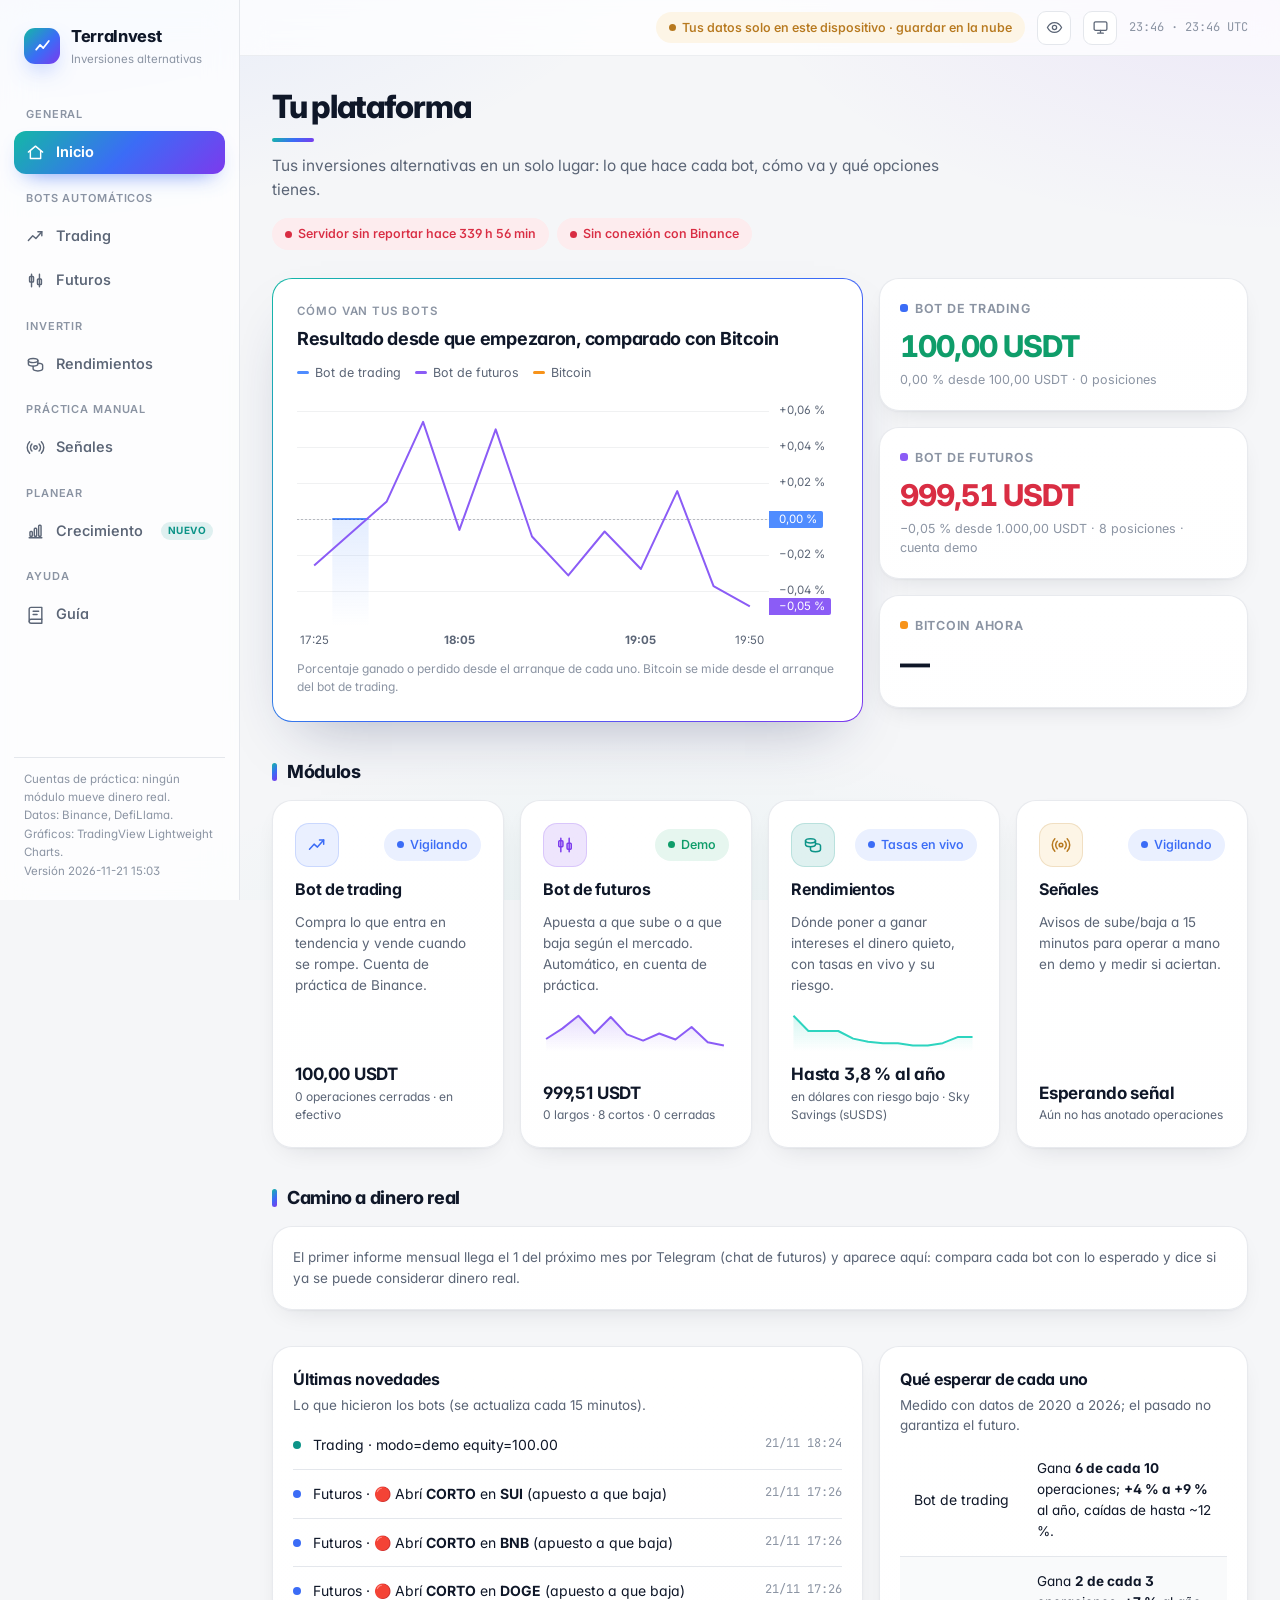
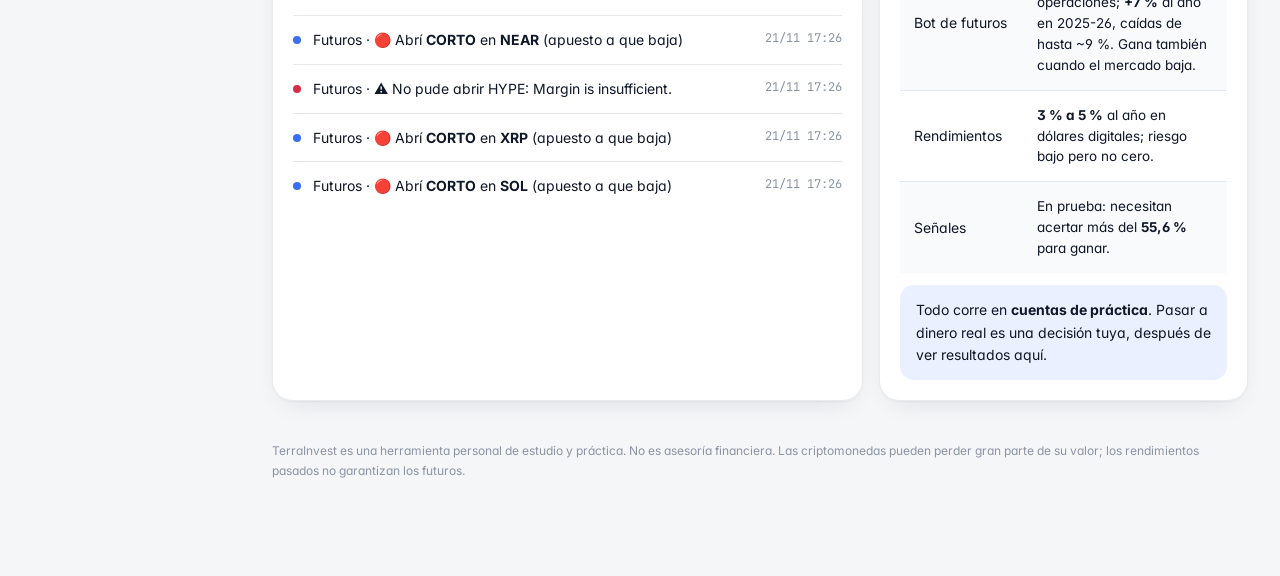
==== commit d5ad25ae: "Pagina TerraInvest af75142" ====
--- a/index.html
+++ b/index.html
@@ -293,6 +293,9 @@
 
 .nav .t-sm{display:none}
 @media (max-width:900px){ .nav .t-lg{display:none} .nav .t-sm{display:inline} }
+
+/* tablas anchas (posiciones de futuros): menos relleno para que quepan sin desplazarse */
+.table.compacta th,.table.compacta td{padding-left:9px;padding-right:9px}
 </style>
 </head>
 <body>
@@ -323,7 +326,7 @@
 ;
 var qrcode=function(){function i(t,r){function a(t,r){g=function(t){for(var r=new Array(t),e=0;e<t;e+=1){r[e]=new Array(t);for(var n=0;n<t;n+=1)r[e][n]=null}return r}(l=4*u+17),e(0,0),e(l-7,0),e(0,l-7),i(),o(),v(t,r),7<=u&&h(t),null==n&&(n=w(u,f,c)),d(n,r)}var u=t,f=y[r],g=null,l=0,n=null,c=[],s={},e=function(t,r){for(var e=-1;e<=7;e+=1)if(!(t+e<=-1||l<=t+e))for(var n=-1;n<=7;n+=1)r+n<=-1||l<=r+n||(g[t+e][r+n]=0<=e&&e<=6&&(0==n||6==n)||0<=n&&n<=6&&(0==e||6==e)||2<=e&&e<=4&&2<=n&&n<=4)},o=function(){for(var t=8;t<l-8;t+=1)null==g[t][6]&&(g[t][6]=t%2==0);for(var r=8;r<l-8;r+=1)null==g[6][r]&&(g[6][r]=r%2==0)},i=function(){for(var t=B.getPatternPosition(u),r=0;r<t.length;r+=1)for(var e=0;e<t.length;e+=1){var n=t[r],o=t[e];if(null==g[n][o])for(var i=-2;i<=2;i+=1)for(var a=-2;a<=2;a+=1)g[n+i][o+a]=-2==i||2==i||-2==a||2==a||0==i&&0==a}},h=function(t){for(var r=B.getBCHTypeNumber(u),e=0;e<18;e+=1){var n=!t&&1==(r>>e&1);g[Math.floor(e/3)][e%3+l-8-3]=n}for(e=0;e<18;e+=1){n=!t&&1==(r>>e&1);g[e%3+l-8-3][Math.floor(e/3)]=n}},v=function(t,r){for(var e=f<<3|r,n=B.getBCHTypeInfo(e),o=0;o<15;o+=1){var i=!t&&1==(n>>o&1);o<6?g[o][8]=i:o<8?g[o+1][8]=i:g[l-15+o][8]=i}for(o=0;o<15;o+=1){i=!t&&1==(n>>o&1);o<8?g[8][l-o-1]=i:o<9?g[8][15-o-1+1]=i:g[8][15-o-1]=i}g[l-8][8]=!t},d=function(t,r){for(var e=-1,n=l-1,o=7,i=0,a=B.getMaskFunction(r),u=l-1;0<u;u-=2)for(6==u&&(u-=1);;){for(var f=0;f<2;f+=1)if(null==g[n][u-f]){var c=!1;i<t.length&&(c=1==(t[i]>>>o&1)),a(n,u-f)&&(c=!c),g[n][u-f]=c,-1==(o-=1)&&(i+=1,o=7)}if((n+=e)<0||l<=n){n-=e,e=-e;break}}},w=function(t,r,e){for(var n=b.getRSBlocks(t,r),o=M(),i=0;i<e.length;i+=1){var a=e[i];o.put(a.getMode(),4),o.put(a.getLength(),B.getLengthInBits(a.getMode(),t)),a.write(o)}var u=0;for(i=0;i<n.length;i+=1)u+=n[i].dataCount;if(o.getLengthInBits()>8*u)throw"code length overflow. ("+o.getLengthInBits()+">"+8*u+")";for(o.getLengthInBits()+4<=8*u&&o.put(0,4);o.getLengthInBits()%8!=0;)o.putBit(!1);for(;!(o.getLengthInBits()>=8*u||(o.put(236,8),o.getLengthInBits()>=8*u));)o.put(17,8);return function(t,r){for(var e=0,n=0,o=0,i=new Array(r.length),a=new Array(r.length),u=0;u<r.length;u+=1){var f=r[u].dataCount,c=r[u].totalCount-f;n=Math.max(n,f),o=Math.max(o,c),i[u]=new Array(f);for(var g=0;g<i[u].length;g+=1)i[u][g]=255&t.getBuffer()[g+e];e+=f;var l=B.getErrorCorrectPolynomial(c),h=C(i[u],l.getLength()-1).mod(l);a[u]=new Array(l.getLength()-1);for(g=0;g<a[u].length;g+=1){var s=g+h.getLength()-a[u].length;a[u][g]=0<=s?h.getAt(s):0}}var v=0;for(g=0;g<r.length;g+=1)v+=r[g].totalCount;var d=new Array(v),w=0;for(g=0;g<n;g+=1)for(u=0;u<r.length;u+=1)g<i[u].length&&(d[w]=i[u][g],w+=1);for(g=0;g<o;g+=1)for(u=0;u<r.length;u+=1)g<a[u].length&&(d[w]=a[u][g],w+=1);return d}(o,n)};s.addData=function(t,r){var e=null;switch(r=r||"Byte"){case"Numeric":e=x(t);break;case"Alphanumeric":e=m(t);break;case"Byte":e=L(t);break;case"Kanji":e=D(t);break;default:throw"mode:"+r}c.push(e),n=null},s.isDark=function(t,r){if(t<0||l<=t||r<0||l<=r)throw t+","+r;return g[t][r]},s.getModuleCount=function(){return l},s.make=function(){if(u<1){for(var t=1;t<40;t++){for(var r=b.getRSBlocks(t,f),e=M(),n=0;n<c.length;n++){var o=c[n];e.put(o.getMode(),4),e.put(o.getLength(),B.getLengthInBits(o.getMode(),t)),o.write(e)}var i=0;for(n=0;n<r.length;n++)i+=r[n].dataCount;if(e.getLengthInBits()<=8*i)break}u=t}a(!1,function(){for(var t=0,r=0,e=0;e<8;e+=1){a(!0,e);var n=B.getLostPoint(s);(0==e||n<t)&&(t=n,r=e)}return r}())},s.createTableTag=function(t,r){t=t||2;var e="";e+='<table style="',e+=" border-width: 0px; border-style: none;",e+=" border-collapse: collapse;",e+=" padding: 0px; margin: "+(r=void 0===r?4*t:r)+"px;",e+='">',e+="<tbody>";for(var n=0;n<s.getModuleCount();n+=1){e+="<tr>";for(var o=0;o<s.getModuleCount();o+=1)e+='<td style="',e+=" border-width: 0px; border-style: none;",e+=" border-collapse: collapse;",e+=" padding: 0px; margin: 0px;",e+=" width: "+t+"px;",e+=" height: "+t+"px;",e+=" background-color: ",e+=s.isDark(n,o)?"#000000":"#ffffff",e+=";",e+='"/>';e+="</tr>"}return e+="</tbody>",e+="</table>"},s.createSvgTag=function(t,r,e,n){var o={};"object"==typeof t&&(t=(o=t).cellSize,r=o.margin,e=o.alt,n=o.title),t=t||2,r=void 0===r?4*t:r,(e="string"==typeof e?{text:e}:e||{}).text=e.text||null,e.id=e.text?e.id||"qrcode-description":null,(n="string"==typeof n?{text:n}:n||{}).text=n.text||null,n.id=n.text?n.id||"qrcode-title":null;var i,a,u,f,c=s.getModuleCount()*t+2*r,g="";for(f="l"+t+",0 0,"+t+" -"+t+",0 0,-"+t+"z ",g+='<svg version="1.1" xmlns="http://www.w3.org/2000/svg"',g+=o.scalable?"":' width="'+c+'px" height="'+c+'px"',g+=' viewBox="0 0 '+c+" "+c+'" ',g+=' preserveAspectRatio="xMinYMin meet"',g+=n.text||e.text?' role="img" aria-labelledby="'+p([n.id,e.id].join(" ").trim())+'"':"",g+=">",g+=n.text?'<title id="'+p(n.id)+'">'+p(n.text)+"</title>":"",g+=e.text?'<description id="'+p(e.id)+'">'+p(e.text)+"</description>":"",g+='<rect width="100%" height="100%" fill="white" cx="0" cy="0"/>',g+='<path d="',a=0;a<s.getModuleCount();a+=1)for(u=a*t+r,i=0;i<s.getModuleCount();i+=1)s.isDark(a,i)&&(g+="M"+(i*t+r)+","+u+f);return g+='" stroke="transparent" fill="black"/>',g+="</svg>"},s.createDataURL=function(o,t){o=o||2,t=void 0===t?4*o:t;var r=s.getModuleCount()*o+2*t,i=t,a=r-t;return I(r,r,function(t,r){if(i<=t&&t<a&&i<=r&&r<a){var e=Math.floor((t-i)/o),n=Math.floor((r-i)/o);return s.isDark(n,e)?0:1}return 1})},s.createImgTag=function(t,r,e){t=t||2,r=void 0===r?4*t:r;var n=s.getModuleCount()*t+2*r,o="";return o+="<img",o+=' src="',o+=s.createDataURL(t,r),o+='"',o+=' width="',o+=n,o+='"',o+=' height="',o+=n,o+='"',e&&(o+=' alt="',o+=p(e),o+='"'),o+="/>"};var p=function(t){for(var r="",e=0;e<t.length;e+=1){var n=t.charAt(e);switch(n){case"<":r+="&lt;";break;case">":r+="&gt;";break;case"&":r+="&amp;";break;case'"':r+="&quot;";break;default:r+=n}}return r};return s.createASCII=function(t,r){if((t=t||1)<2)return function(t){t=void 0===t?2:t;var r,e,n,o,i,a=1*s.getModuleCount()+2*t,u=t,f=a-t,c={"██":"█","█ ":"▀"," █":"▄","  ":" "},g={"██":"▀","█ ":"▀"," █":" ","  ":" "},l="";for(r=0;r<a;r+=2){for(n=Math.floor((r-u)/1),o=Math.floor((r+1-u)/1),e=0;e<a;e+=1)i="█",u<=e&&e<f&&u<=r&&r<f&&s.isDark(n,Math.floor((e-u)/1))&&(i=" "),u<=e&&e<f&&u<=r+1&&r+1<f&&s.isDark(o,Math.floor((e-u)/1))?i+=" ":i+="█",l+=t<1&&f<=r+1?g[i]:c[i];l+="\n"}return a%2&&0<t?l.substring(0,l.length-a-1)+Array(1+a).join("▀"):l.substring(0,l.length-1)}(r);t-=1,r=void 0===r?2*t:r;var e,n,o,i,a=s.getModuleCount()*t+2*r,u=r,f=a-r,c=Array(t+1).join("██"),g=Array(t+1).join("  "),l="",h="";for(e=0;e<a;e+=1){for(o=Math.floor((e-u)/t),h="",n=0;n<a;n+=1)i=1,u<=n&&n<f&&u<=e&&e<f&&s.isDark(o,Math.floor((n-u)/t))&&(i=0),h+=i?c:g;for(o=0;o<t;o+=1)l+=h+"\n"}return l.substring(0,l.length-1)},s.renderTo2dContext=function(t,r){r=r||2;for(var e=s.getModuleCount(),n=0;n<e;n++)for(var o=0;o<e;o++)t.fillStyle=s.isDark(n,o)?"black":"white",t.fillRect(n*r,o*r,r,r)},s}i.stringToBytes=(i.stringToBytesFuncs={default:function(t){for(var r=[],e=0;e<t.length;e+=1){var n=t.charCodeAt(e);r.push(255&n)}return r}}).default,i.createStringToBytes=function(u,f){var i=function(){function t(){var t=r.read();if(-1==t)throw"eof";return t}for(var r=S(u),e=0,n={};;){var o=r.read();if(-1==o)break;var i=t(),a=t()<<8|t();n[String.fromCharCode(o<<8|i)]=a,e+=1}if(e!=f)throw e+" != "+f;return n}(),a="?".charCodeAt(0);return function(t){for(var r=[],e=0;e<t.length;e+=1){var n=t.charCodeAt(e);if(n<128)r.push(n);else{var o=i[t.charAt(e)];"number"==typeof o?(255&o)==o?r.push(o):(r.push(o>>>8),r.push(255&o)):r.push(a)}}return r}};var r,t,a=1,u=2,o=4,f=8,y={L:1,M:0,Q:3,H:2},e=0,n=1,c=2,g=3,l=4,h=5,s=6,v=7,B=(r=[[],[6,18],[6,22],[6,26],[6,30],[6,34],[6,22,38],[6,24,42],[6,26,46],[6,28,50],[6,30,54],[6,32,58],[6,34,62],[6,26,46,66],[6,26,48,70],[6,26,50,74],[6,30,54,78],[6,30,56,82],[6,30,58,86],[6,34,62,90],[6,28,50,72,94],[6,26,50,74,98],[6,30,54,78,102],[6,28,54,80,106],[6,32,58,84,110],[6,30,58,86,114],[6,34,62,90,118],[6,26,50,74,98,122],[6,30,54,78,102,126],[6,26,52,78,104,130],[6,30,56,82,108,134],[6,34,60,86,112,138],[6,30,58,86,114,142],[6,34,62,90,118,146],[6,30,54,78,102,126,150],[6,24,50,76,102,128,154],[6,28,54,80,106,132,158],[6,32,58,84,110,136,162],[6,26,54,82,110,138,166],[6,30,58,86,114,142,170]],(t={}).getBCHTypeInfo=function(t){for(var r=t<<10;0<=d(r)-d(1335);)r^=1335<<d(r)-d(1335);return 21522^(t<<10|r)},t.getBCHTypeNumber=function(t){for(var r=t<<12;0<=d(r)-d(7973);)r^=7973<<d(r)-d(7973);return t<<12|r},t.getPatternPosition=function(t){return r[t-1]},t.getMaskFunction=function(t){switch(t){case e:return function(t,r){return(t+r)%2==0};case n:return function(t,r){return t%2==0};case c:return function(t,r){return r%3==0};case g:return function(t,r){return(t+r)%3==0};case l:return function(t,r){return(Math.floor(t/2)+Math.floor(r/3))%2==0};case h:return function(t,r){return t*r%2+t*r%3==0};case s:return function(t,r){return(t*r%2+t*r%3)%2==0};case v:return function(t,r){return(t*r%3+(t+r)%2)%2==0};default:throw"bad maskPattern:"+t}},t.getErrorCorrectPolynomial=function(t){for(var r=C([1],0),e=0;e<t;e+=1)r=r.multiply(C([1,w.gexp(e)],0));return r},t.getLengthInBits=function(t,r){if(1<=r&&r<10)switch(t){case a:return 10;case u:return 9;case o:case f:return 8;default:throw"mode:"+t}else if(r<27)switch(t){case a:return 12;case u:return 11;case o:return 16;case f:return 10;default:throw"mode:"+t}else{if(!(r<41))throw"type:"+r;switch(t){case a:return 14;case u:return 13;case o:return 16;case f:return 12;default:throw"mode:"+t}}},t.getLostPoint=function(t){for(var r=t.getModuleCount(),e=0,n=0;n<r;n+=1)for(var o=0;o<r;o+=1){for(var i=0,a=t.isDark(n,o),u=-1;u<=1;u+=1)if(!(n+u<0||r<=n+u))for(var f=-1;f<=1;f+=1)o+f<0||r<=o+f||0==u&&0==f||a==t.isDark(n+u,o+f)&&(i+=1);5<i&&(e+=3+i-5)}for(n=0;n<r-1;n+=1)for(o=0;o<r-1;o+=1){var c=0;t.isDark(n,o)&&(c+=1),t.isDark(n+1,o)&&(c+=1),t.isDark(n,o+1)&&(c+=1),t.isDark(n+1,o+1)&&(c+=1),0!=c&&4!=c||(e+=3)}for(n=0;n<r;n+=1)for(o=0;o<r-6;o+=1)t.isDark(n,o)&&!t.isDark(n,o+1)&&t.isDark(n,o+2)&&t.isDark(n,o+3)&&t.isDark(n,o+4)&&!t.isDark(n,o+5)&&t.isDark(n,o+6)&&(e+=40);for(o=0;o<r;o+=1)for(n=0;n<r-6;n+=1)t.isDark(n,o)&&!t.isDark(n+1,o)&&t.isDark(n+2,o)&&t.isDark(n+3,o)&&t.isDark(n+4,o)&&!t.isDark(n+5,o)&&t.isDark(n+6,o)&&(e+=40);var g=0;for(o=0;o<r;o+=1)for(n=0;n<r;n+=1)t.isDark(n,o)&&(g+=1);return e+=Math.abs(100*g/r/r-50)/5*10},t);function d(t){for(var r=0;0!=t;)r+=1,t>>>=1;return r}var w=function(){for(var r=new Array(256),e=new Array(256),t=0;t<8;t+=1)r[t]=1<<t;for(t=8;t<256;t+=1)r[t]=r[t-4]^r[t-5]^r[t-6]^r[t-8];for(t=0;t<255;t+=1)e[r[t]]=t;var n={glog:function(t){if(t<1)throw"glog("+t+")";return e[t]},gexp:function(t){for(;t<0;)t+=255;for(;256<=t;)t-=255;return r[t]}};return n}();function C(n,o){if(void 0===n.length)throw n.length+"/"+o;var r=function(){for(var t=0;t<n.length&&0==n[t];)t+=1;for(var r=new Array(n.length-t+o),e=0;e<n.length-t;e+=1)r[e]=n[e+t];return r}(),i={getAt:function(t){return r[t]},getLength:function(){return r.length},multiply:function(t){for(var r=new Array(i.getLength()+t.getLength()-1),e=0;e<i.getLength();e+=1)for(var n=0;n<t.getLength();n+=1)r[e+n]^=w.gexp(w.glog(i.getAt(e))+w.glog(t.getAt(n)));return C(r,0)},mod:function(t){if(i.getLength()-t.getLength()<0)return i;for(var r=w.glog(i.getAt(0))-w.glog(t.getAt(0)),e=new Array(i.getLength()),n=0;n<i.getLength();n+=1)e[n]=i.getAt(n);for(n=0;n<t.getLength();n+=1)e[n]^=w.gexp(w.glog(t.getAt(n))+r);return C(e,0).mod(t)}};return i}function p(){var e=[],o={writeByte:function(t){e.push(255&t)},writeShort:function(t){o.writeByte(t),o.writeByte(t>>>8)},writeBytes:function(t,r,e){r=r||0,e=e||t.length;for(var n=0;n<e;n+=1)o.writeByte(t[n+r])},writeString:function(t){for(var r=0;r<t.length;r+=1)o.writeByte(t.charCodeAt(r))},toByteArray:function(){return e},toString:function(){var t="";t+="[";for(var r=0;r<e.length;r+=1)0<r&&(t+=","),t+=e[r];return t+="]"}};return o}var k,A,b=(k=[[1,26,19],[1,26,16],[1,26,13],[1,26,9],[1,44,34],[1,44,28],[1,44,22],[1,44,16],[1,70,55],[1,70,44],[2,35,17],[2,35,13],[1,100,80],[2,50,32],[2,50,24],[4,25,9],[1,134,108],[2,67,43],[2,33,15,2,34,16],[2,33,11,2,34,12],[2,86,68],[4,43,27],[4,43,19],[4,43,15],[2,98,78],[4,49,31],[2,32,14,4,33,15],[4,39,13,1,40,14],[2,121,97],[2,60,38,2,61,39],[4,40,18,2,41,19],[4,40,14,2,41,15],[2,146,116],[3,58,36,2,59,37],[4,36,16,4,37,17],[4,36,12,4,37,13],[2,86,68,2,87,69],[4,69,43,1,70,44],[6,43,19,2,44,20],[6,43,15,2,44,16],[4,101,81],[1,80,50,4,81,51],[4,50,22,4,51,23],[3,36,12,8,37,13],[2,116,92,2,117,93],[6,58,36,2,59,37],[4,46,20,6,47,21],[7,42,14,4,43,15],[4,133,107],[8,59,37,1,60,38],[8,44,20,4,45,21],[12,33,11,4,34,12],[3,145,115,1,146,116],[4,64,40,5,65,41],[11,36,16,5,37,17],[11,36,12,5,37,13],[5,109,87,1,110,88],[5,65,41,5,66,42],[5,54,24,7,55,25],[11,36,12,7,37,13],[5,122,98,1,123,99],[7,73,45,3,74,46],[15,43,19,2,44,20],[3,45,15,13,46,16],[1,135,107,5,136,108],[10,74,46,1,75,47],[1,50,22,15,51,23],[2,42,14,17,43,15],[5,150,120,1,151,121],[9,69,43,4,70,44],[17,50,22,1,51,23],[2,42,14,19,43,15],[3,141,113,4,142,114],[3,70,44,11,71,45],[17,47,21,4,48,22],[9,39,13,16,40,14],[3,135,107,5,136,108],[3,67,41,13,68,42],[15,54,24,5,55,25],[15,43,15,10,44,16],[4,144,116,4,145,117],[17,68,42],[17,50,22,6,51,23],[19,46,16,6,47,17],[2,139,111,7,140,112],[17,74,46],[7,54,24,16,55,25],[34,37,13],[4,151,121,5,152,122],[4,75,47,14,76,48],[11,54,24,14,55,25],[16,45,15,14,46,16],[6,147,117,4,148,118],[6,73,45,14,74,46],[11,54,24,16,55,25],[30,46,16,2,47,17],[8,132,106,4,133,107],[8,75,47,13,76,48],[7,54,24,22,55,25],[22,45,15,13,46,16],[10,142,114,2,143,115],[19,74,46,4,75,47],[28,50,22,6,51,23],[33,46,16,4,47,17],[8,152,122,4,153,123],[22,73,45,3,74,46],[8,53,23,26,54,24],[12,45,15,28,46,16],[3,147,117,10,148,118],[3,73,45,23,74,46],[4,54,24,31,55,25],[11,45,15,31,46,16],[7,146,116,7,147,117],[21,73,45,7,74,46],[1,53,23,37,54,24],[19,45,15,26,46,16],[5,145,115,10,146,116],[19,75,47,10,76,48],[15,54,24,25,55,25],[23,45,15,25,46,16],[13,145,115,3,146,116],[2,74,46,29,75,47],[42,54,24,1,55,25],[23,45,15,28,46,16],[17,145,115],[10,74,46,23,75,47],[10,54,24,35,55,25],[19,45,15,35,46,16],[17,145,115,1,146,116],[14,74,46,21,75,47],[29,54,24,19,55,25],[11,45,15,46,46,16],[13,145,115,6,146,116],[14,74,46,23,75,47],[44,54,24,7,55,25],[59,46,16,1,47,17],[12,151,121,7,152,122],[12,75,47,26,76,48],[39,54,24,14,55,25],[22,45,15,41,46,16],[6,151,121,14,152,122],[6,75,47,34,76,48],[46,54,24,10,55,25],[2,45,15,64,46,16],[17,152,122,4,153,123],[29,74,46,14,75,47],[49,54,24,10,55,25],[24,45,15,46,46,16],[4,152,122,18,153,123],[13,74,46,32,75,47],[48,54,24,14,55,25],[42,45,15,32,46,16],[20,147,117,4,148,118],[40,75,47,7,76,48],[43,54,24,22,55,25],[10,45,15,67,46,16],[19,148,118,6,149,119],[18,75,47,31,76,48],[34,54,24,34,55,25],[20,45,15,61,46,16]],(A={}).getRSBlocks=function(t,r){var e=function(t,r){switch(r){case y.L:return k[4*(t-1)+0];case y.M:return k[4*(t-1)+1];case y.Q:return k[4*(t-1)+2];case y.H:return k[4*(t-1)+3];default:return}}(t,r);if(void 0===e)throw"bad rs block @ typeNumber:"+t+"/errorCorrectionLevel:"+r;for(var n,o,i=e.length/3,a=[],u=0;u<i;u+=1)for(var f=e[3*u+0],c=e[3*u+1],g=e[3*u+2],l=0;l<f;l+=1)a.push((n=g,o=void 0,(o={}).totalCount=c,o.dataCount=n,o));return a},A),M=function(){var e=[],n=0,o={getBuffer:function(){return e},getAt:function(t){var r=Math.floor(t/8);return 1==(e[r]>>>7-t%8&1)},put:function(t,r){for(var e=0;e<r;e+=1)o.putBit(1==(t>>>r-e-1&1))},getLengthInBits:function(){return n},putBit:function(t){var r=Math.floor(n/8);e.length<=r&&e.push(0),t&&(e[r]|=128>>>n%8),n+=1}};return o},x=function(t){var r=a,n=t,e={getMode:function(){return r},getLength:function(t){return n.length},write:function(t){for(var r=n,e=0;e+2<r.length;)t.put(o(r.substring(e,e+3)),10),e+=3;e<r.length&&(r.length-e==1?t.put(o(r.substring(e,e+1)),4):r.length-e==2&&t.put(o(r.substring(e,e+2)),7))}},o=function(t){for(var r=0,e=0;e<t.length;e+=1)r=10*r+i(t.charAt(e));return r},i=function(t){if("0"<=t&&t<="9")return t.charCodeAt(0)-"0".charCodeAt(0);throw"illegal char :"+t};return e},m=function(t){var r=u,n=t,e={getMode:function(){return r},getLength:function(t){return n.length},write:function(t){for(var r=n,e=0;e+1<r.length;)t.put(45*o(r.charAt(e))+o(r.charAt(e+1)),11),e+=2;e<r.length&&t.put(o(r.charAt(e)),6)}},o=function(t){if("0"<=t&&t<="9")return t.charCodeAt(0)-"0".charCodeAt(0);if("A"<=t&&t<="Z")return t.charCodeAt(0)-"A".charCodeAt(0)+10;switch(t){case" ":return 36;case"$":return 37;case"%":return 38;case"*":return 39;case"+":return 40;case"-":return 41;case".":return 42;case"/":return 43;case":":return 44;default:throw"illegal char :"+t}};return e},L=function(t){var r=o,e=i.stringToBytes(t),n={getMode:function(){return r},getLength:function(t){return e.length},write:function(t){for(var r=0;r<e.length;r+=1)t.put(e[r],8)}};return n},D=function(t){var r=f,e=i.stringToBytesFuncs.SJIS;if(!e)throw"sjis not supported.";!function(){var t=e("友");if(2!=t.length||38726!=(t[0]<<8|t[1]))throw"sjis not supported."}();var o=e(t),n={getMode:function(){return r},getLength:function(t){return~~(o.length/2)},write:function(t){for(var r=o,e=0;e+1<r.length;){var n=(255&r[e])<<8|255&r[e+1];if(33088<=n&&n<=40956)n-=33088;else{if(!(57408<=n&&n<=60351))throw"illegal char at "+(e+1)+"/"+n;n-=49472}n=192*(n>>>8&255)+(255&n),t.put(n,13),e+=2}if(e<r.length)throw"illegal char at "+(e+1)}};return n},S=function(t){var e=t,n=0,o=0,i=0,r={read:function(){for(;i<8;){if(n>=e.length){if(0==i)return-1;throw"unexpected end of file./"+i}var t=e.charAt(n);if(n+=1,"="==t)return i=0,-1;t.match(/^\s$/)||(o=o<<6|a(t.charCodeAt(0)),i+=6)}var r=o>>>i-8&255;return i-=8,r}},a=function(t){if(65<=t&&t<=90)return t-65;if(97<=t&&t<=122)return t-97+26;if(48<=t&&t<=57)return t-48+52;if(43==t)return 62;if(47==t)return 63;throw"c:"+t};return r},I=function(t,r,e){for(var n=function(t,r){var n=t,o=r,l=new Array(t*r),e={setPixel:function(t,r,e){l[r*n+t]=e},write:function(t){t.writeString("GIF87a"),t.writeShort(n),t.writeShort(o),t.writeByte(128),t.writeByte(0),t.writeByte(0),t.writeByte(0),t.writeByte(0),t.writeByte(0),t.writeByte(255),t.writeByte(255),t.writeByte(255),t.writeString(","),t.writeShort(0),t.writeShort(0),t.writeShort(n),t.writeShort(o),t.writeByte(0);var r=i(2);t.writeByte(2);for(var e=0;255<r.length-e;)t.writeByte(255),t.writeBytes(r,e,255),e+=255;t.writeByte(r.length-e),t.writeBytes(r,e,r.length-e),t.writeByte(0),t.writeString(";")}},i=function(t){for(var r=1<<t,e=1+(1<<t),n=t+1,o=h(),i=0;i<r;i+=1)o.add(String.fromCharCode(i));o.add(String.fromCharCode(r)),o.add(String.fromCharCode(e));var a=p(),u=function(t){var e=t,n=0,o=0,r={write:function(t,r){if(t>>>r!=0)throw"length over";for(;8<=n+r;)e.writeByte(255&(t<<n|o)),r-=8-n,t>>>=8-n,n=o=0;o|=t<<n,n+=r},flush:function(){0<n&&e.writeByte(o)}};return r}(a);u.write(r,n);var f=0,c=String.fromCharCode(l[f]);for(f+=1;f<l.length;){var g=String.fromCharCode(l[f]);f+=1,o.contains(c+g)?c+=g:(u.write(o.indexOf(c),n),o.size()<4095&&(o.size()==1<<n&&(n+=1),o.add(c+g)),c=g)}return u.write(o.indexOf(c),n),u.write(e,n),u.flush(),a.toByteArray()},h=function(){var r={},e=0,n={add:function(t){if(n.contains(t))throw"dup key:"+t;r[t]=e,e+=1},size:function(){return e},indexOf:function(t){return r[t]},contains:function(t){return void 0!==r[t]}};return n};return e}(t,r),o=0;o<r;o+=1)for(var i=0;i<t;i+=1)n.setPixel(i,o,e(i,o));var a=p();n.write(a);for(var u=function(){function e(t){a+=String.fromCharCode(r(63&t))}var n=0,o=0,i=0,a="",t={},r=function(t){if(t<0);else{if(t<26)return 65+t;if(t<52)return t-26+97;if(t<62)return t-52+48;if(62==t)return 43;if(63==t)return 47}throw"n:"+t};return t.writeByte=function(t){for(n=n<<8|255&t,o+=8,i+=1;6<=o;)e(n>>>o-6),o-=6},t.flush=function(){if(0<o&&(e(n<<6-o),o=n=0),i%3!=0)for(var t=3-i%3,r=0;r<t;r+=1)a+="="},t.toString=function(){return a},t}(),f=a.toByteArray(),c=0;c<f.length;c+=1)u.writeByte(f[c]);return u.flush(),"data:image/gif;base64,"+u};return i}();qrcode.stringToBytesFuncs["UTF-8"]=function(t){return function(t){for(var r=[],e=0;e<t.length;e++){var n=t.charCodeAt(e);n<128?r.push(n):n<2048?r.push(192|n>>6,128|63&n):n<55296||57344<=n?r.push(224|n>>12,128|n>>6&63,128|63&n):(e++,n=65536+((1023&n)<<10|1023&t.charCodeAt(e)),r.push(240|n>>18,128|n>>12&63,128|n>>6&63,128|63&n))}return r}(t)},function(t){"function"==typeof define&&define.amd?define([],t):"object"==typeof exports&&(module.exports=t())}(function(){return qrcode});</script>
 <script>
-const DATOS = {"generado":"2026-11-21T13:23","rendimientos":{"actualizado":1795285419453,"opciones":[{"id":"binance_earn","nombre":"Binance Simple Earn · USDT flexible","tipo":"Ahorro en dólares","moneda":"USD","riesgo":2,"acceso":"Fácil: en la app de Binance","liquidez":"Inmediata","como":"Binance presta tus USDT a quienes operan con margen y te paga intereses cada día. Retiras cuando quieras.","cuidado":"Tu dinero queda en Binance: si Binance tuviera un problema, lo tendrías tú también.","fijo":{"apy":0.018865967138,"extra":0.08,"extra_hasta":1000.0,"fecha":"hoy","fuente":"https://www.binance.com/en/support/announcement/detail/0aa1414ad5f94c3ba1728a2bdace2b2b"},"apy":0.018865967138,"media30":0.018865967138,"serie":[],"fecha":"hoy (en vivo)","fuente":"Binance (en vivo)"},{"id":"d8c4eff5-c8a9-46fc-a888-057c4c668e72","nombre":"Sky Savings (sUSDS)","tipo":"Ahorro en dólares","moneda":"USD","riesgo":2,"acceso":"Medio: necesitas una billetera propia","liquidez":"Inmediata","como":"El antiguo MakerDAO paga una tasa por guardar su dólar digital (USDS). La tasa la fija el protocolo.","cuidado":"Riesgo de programa (contrato inteligente) y de que el dólar digital pierda su paridad.","apy":0.038,"media30":0.038,"tvl":1956123253,"serie":[["2025-11",0.045],["2025-12",0.04],["2026-01",0.04],["2026-02",0.04],["2026-03",0.0375],["2026-04",0.0365],["2026-05",0.036],["2026-06",0.036],["2026-07",0.0352],["2026-08",0.0352],["2026-09",0.036],["2026-10",0.038],["2026-11",0.038]],"fecha":"2026-11-21","fuente":"DefiLlama"},{"id":"ac61ee82-2fe4-4f9b-a9cd-7fb33f598859","nombre":"Bonos del Tesoro de EE. UU. tokenizados (Ondo USDY)","tipo":"Bonos del Tesoro","moneda":"USD","riesgo":2,"acceso":"Difícil: verificación de identidad en Ondo","liquidez":"Días","como":"Un token respaldado por bonos del Tesoro de EE. UU. de corto plazo. Rinde lo que pagan esos bonos, menos comisiones.","cuidado":"Exige verificación y no es para residentes de EE. UU. Depende del emisor.","apy":0.0375,"media30":0.03746,"tvl":1272365300,"serie":[["2026-01",0.037],["2026-02",0.0356],["2026-03",0.0355],["2026-04",0.0355],["2026-05",0.0355],["2026-06",0.0355],["2026-07",0.0355],["2026-08",0.0355],["2026-09",0.036],["2026-10",0.0375],["2026-11",0.0375]],"fecha":"2026-11-21","fuente":"DefiLlama"},{"id":"f981a304-bb6c-45b8-b0c5-fd2f515ad23a","nombre":"Prestar USDT en Aave","tipo":"Préstamo en DeFi","moneda":"USD","riesgo":3,"acceso":"Medio: necesitas una billetera propia","liquidez":"Casi inmediata","como":"Prestas USDT en el mayor mercado de préstamos descentralizado; los que piden prestado dejan garantía.","cuidado":"La tasa sube y baja con la demanda. Riesgo de programa y de liquidaciones en caídas fuertes.","apy":0.0293982,"media30":0.038409396666666665,"tvl":509329311,"serie":[["2025-11",0.03081],["2025-12",0.03262],["2026-01",0.0262],["2026-02",0.02002],["2026-03",0.01969],["2026-04",0.04155],["2026-05",0.02477],["2026-06",0.02238],["2026-07",0.02671],["2026-08",0.03345],["2026-09",0.03665],["2026-10",0.04641],["2026-11",0.0294]],"fecha":"2026-11-21","fuente":"DefiLlama"},{"id":"43641cf5-a92e-416b-bce9-27113d3c0db6","nombre":"Préstamos a instituciones (Maple · USDC)","tipo":"Crédito","moneda":"USD","riesgo":4,"acceso":"Medio: billetera propia","liquidez":"Días a semanas","como":"Prestas a empresas del mundo cripto con garantía. Paga más porque hay riesgo de que alguien no pague.","cuidado":"Riesgo de crédito: en 2022 varios prestatarios de este tipo quebraron.","apy":0.0524535,"media30":0.05137244,"tvl":728177979,"serie":[["2025-11",0.06825],["2025-12",0.06445],["2026-01",0.05414],["2026-02",0.04556],["2026-03",0.04488],["2026-04",0.0482],["2026-05",0.04652],["2026-06",0.05133],["2026-07",0.05147],["2026-08",0.05043],["2026-09",0.05142],["2026-10",0.05095],["2026-11",0.05245]],"fecha":"2026-11-21","fuente":"DefiLlama"},{"id":"66985a81-9c51-46ca-9977-42b4fe7bc6df","nombre":"Dólar sintético de Ethena (sUSDe)","tipo":"Estrategia neutral","moneda":"USD","riesgo":4,"acceso":"Medio: billetera propia","liquidez":"7 días","como":"Hace por ti la estrategia neutral de futuros a gran escala y reparte la financiación que cobra.","cuidado":"Si la financiación se vuelve negativa por mucho tiempo, el rendimiento cae y el dólar sintético puede perder valor.","apy":0.0490554,"media30":0.051195149999999995,"tvl":1146446096,"serie":[["2025-11",0.0469],["2025-12",0.0423],["2026-01",0.04567],["2026-02",0.03548],["2026-03",0.03555],["2026-04",0.05454],["2026-05",0.03783],["2026-06",0.03842],["2026-07",0.03971],["2026-08",0.04801],["2026-09",0.05248],["2026-10",0.05057],["2026-11",0.04906]],"fecha":"2026-11-21","fuente":"DefiLlama"},{"id":"80b8bf92-b953-4c20-98ea-c9653ef2bb98","nombre":"Staking de ETH en Binance (WBETH)","tipo":"Staking","moneda":"ETH","riesgo":3,"acceso":"Fácil: en la app de Binance","liquidez":"Inmediata (se vende el token)","como":"Tus ETH ayudan a validar la red Ethereum y la red te paga en más ETH.","cuidado":"Ganas en ETH: si ETH baja 30 %, el interés no lo compensa. Solo si ya quieres tener ETH.","apy":0.0233198,"media30":0.02452569,"tvl":6169905705,"serie":[["2025-11",0.02596],["2025-12",0.02563],["2026-01",0.02671],["2026-02",0.02596],["2026-03",0.02507],["2026-04",0.02627],["2026-05",0.02406],["2026-06",0.02451],["2026-07",0.02394],["2026-08",0.02216],["2026-09",0.02274],["2026-10",0.047],["2026-11",0.02332]],"fecha":"2026-11-21","fuente":"DefiLlama"},{"id":"9e709e57-84eb-496b-82ce-2e8f6a17db1b","nombre":"Staking de SOL en Binance (BNSOL)","tipo":"Staking","moneda":"SOL","riesgo":3,"acceso":"Fácil: en la app de Binance","liquidez":"Inmediata (se vende el token)","como":"Igual que con ETH, pero en la red Solana, que paga más.","cuidado":"Ganas en SOL, que sube y baja mucho más que ETH.","apy":0.0466324,"media30":0.045574453333333334,"tvl":725866843,"serie":[["2025-11",0.05717],["2025-12",0.05338],["2026-01",0.05395],["2026-02",0.05561],["2026-03",0.05337],["2026-04",0.05197],["2026-05",0.05206],["2026-06",0.0504],["2026-07",0.04785],["2026-08",0.04595],["2026-09",0.04521],["2026-10",0.04548],["2026-11",0.04663]],"fecha":"2026-11-21","fuente":"DefiLlama"},{"id":"carry_btc","nombre":"Neutral con futuros de BTC","tipo":"Estrategia neutral","moneda":"USD","riesgo":3,"acceso":"Medio: dos billeteras en Binance","liquidez":"Inmediata","como":"Compras BTC y vendes el mismo monto en futuros. No ganas ni pierdes con el precio; cobras la financiación cada 8 horas.","cuidado":"La mitad del capital queda como garantía; cuando la financiación es negativa, pagas. Comisiones ~0,3 % por armar y desarmar.","apy":-0.00588015,"media30":0.03404397583333334,"serie":[["2025-12",0.03056],["2026-01",0.02694],["2026-02",-0.00413],["2026-03",-0.00544],["2026-04",-0.01078],["2026-05",0.01362],["2026-06",0.01235],["2026-07",0.0333],["2026-08",0.0364],["2026-09",0.02754],["2026-10",0.02385],["2026-11",0.03184]],"fecha":"2026-11-21","fuente":"Binance (financiación de BTC)"}]},"estado":{"actualizado":1795285229257,"version":1,"futuros":{"modo":"demo","inicio":1795281953860,"capital":1000,"patrimonio":1000.4973736862,"pico":1000.53902053478,"caida":4.16244121670406e-05,"realizado":0.0,"no_realizado":0.49737368620000455,"bloqueo":null,"pausa":null,"proxima_decision":1795305900000,"abiertas":[{"sym":"ETHUSDT","lado":-1,"t_in":1795281953860,"p_in":1684.52,"cant":0.022,"stop":2015.84,"atr":110.35350669441564,"motivo_in":"Cerró bajo su mínimo de 20 días y Bitcoin está bajo su media de 100 días: apuesto a que sigue bajando.","comision":0.01482377,"financiacion":0.0,"precio":1681.5630155,"pnl":0.05022988900000197,"tasa":2.907e-05,"liq":2518.3574000000003,"etapa":0,"parcial":0.0,"cant_ini":0.022,"tp1":1574.1664933055843,"tp2":1353.459479916753},{"sym":"ZECUSDT","lado":-1,"t_in":1795281953860,"p_in":787.22,"cant":0.022,"stop":1124.14,"atr":112.263303775149,"motivo_in":"Cerró bajo su mínimo de 20 días y Bitcoin está bajo su media de 100 días: apuesto a que sigue bajando.","comision":0.00692753,"financiacion":0.0,"precio":786.32,"pnl":0.012872469999999497,"tasa":5.815e-05,"liq":1176.8939,"etapa":0,"parcial":0.0,"cant_ini":0.022,"tp1":674.956696224851,"tp2":450.430088674553},{"sym":"SOLUSDT","lado":-1,"t_in":1795281953860,"p_in":70.7,"cant":0.52,"stop":85.01,"atr":4.75659655356038,"motivo_in":"Cerró bajo su mínimo de 20 días y Bitcoin está bajo su media de 100 días: apuesto a que sigue bajando.","comision":0.0147056,"financiacion":0.0,"precio":70.60108099,"pnl":0.036732285200001574,"tasa":-0.00010434,"liq":105.69650000000001,"etapa":0,"parcial":0.0,"cant_ini":0.52,"tp1":65.94340344643962,"tp2":56.43021033931886},{"sym":"XRPUSDT","lado":-1,"t_in":1795281953860,"p_in":0.9343,"cant":41.1,"stop":1.1168,"atr":0.060783456665241986,"motivo_in":"Cerró bajo su mínimo de 20 días y Bitcoin está bajo su media de 100 días: apuesto a que sigue bajando.","comision":0.01535989,"financiacion":0.0,"precio":0.9308,"pnl":0.12849011000000243,"tasa":1.732e-05,"liq":1.3967785000000001,"etapa":0,"parcial":0.0,"cant_ini":41.1,"tp1":0.873516543334758,"tp2":0.7519496300042741},{"sym":"NEARUSDT","lado":-1,"t_in":1795281953860,"p_in":2.878,"cant":6.0,"stop":3.973,"atr":0.36576446817281705,"motivo_in":"Cerró bajo su mínimo de 20 días y Bitcoin está bajo su media de 100 días: apuesto a que sigue bajando.","comision":0.0069072,"financiacion":0.0,"precio":2.84588703,"pnl":0.1857706200000001,"tasa":7.787e-05,"liq":4.3026100000000005,"etapa":0,"parcial":0.0,"cant_ini":6.0,"tp1":2.512235531827183,"tp2":1.7807065954815489},{"sym":"DOGEUSDT","lado":-1,"t_in":1795281953860,"p_in":0.05532,"cant":645.0,"stop":0.06692,"atr":0.0038713137904706355,"motivo_in":"Cerró bajo su mínimo de 20 días y Bitcoin está bajo su media de 100 días: apuesto a que sigue bajando.","comision":0.01427256,"financiacion":0.0,"precio":0.05506,"pnl":0.15342744000000214,"tasa":6.42e-05,"liq":0.08270340000000001,"etapa":0,"parcial":0.0,"cant_ini":645.0,"tp1":0.051448686209529366,"tp2":0.04370605862858809},{"sym":"BNBUSDT","lado":-1,"t_in":1795281953860,"p_in":548.64,"cant":0.09,"stop":629.72,"atr":27.129413431363048,"motivo_in":"Cerró bajo su mínimo de 20 días y Bitcoin está bajo su media de 100 días: apuesto a que sigue bajando.","comision":0.01975104,"financiacion":0.0,"precio":548.6490572,"pnl":-0.020566188000002636,"tasa":0.0,"liq":820.2168,"etapa":0,"parcial":0.0,"cant_ini":0.09,"tp1":521.5105865686369,"tp2":467.25175970591084},{"sym":"SUIUSDT","lado":-1,"t_in":1795281953860,"p_in":0.6462,"cant":42.8,"stop":0.8249,"atr":0.05836957508327926,"motivo_in":"Cerró bajo su mínimo de 20 días y Bitcoin está bajo su media de 100 días: apuesto a que sigue bajando.","comision":0.01106294,"financiacion":0.0,"precio":0.6471,"pnl":-0.049582940000000505,"tasa":-0.0001873,"liq":0.9660690000000001,"etapa":0,"parcial":0.0,"cant_ini":42.8,"tp1":0.5878304249167208,"tp2":0.4710912747501622}],"cerradas":[],"stats":{"n":0,"ganadas":0,"bruto_gan":0,"bruto_per":0,"pf":null,"comisiones":0,"financiacion":0},"curva":[[1795281953860,999.7417],[1795282523525,1000.0969],[1795283423144,1000.539],[1795284323339,999.9391],[1795285223072,1000.4974]],"radar":{"t":1795281953860,"btc":{"alcista":false,"media":77684.371,"precio":58915.0,"distancia":-0.2416106452094463},"universo":["BTCUSDT","ETHUSDT","ZECUSDT","SOLUSDT","XRPUSDT","HYPEUSDT","NEARUSDT","DOGEUSDT","BNBUSDT","SUIUSDT"],"filtro":0.05,"monedas":[{"sym":"BTCUSDT","precio":58915.0,"largo":false,"corto":true,"max_entrada":81188.0,"min_salida":61375.2,"min_entrada":61375.2,"max_salida":75411.0,"atr":2827.147332339493,"objetivo":-1},{"sym":"ETHUSDT","precio":1622.03,"largo":false,"corto":true,"max_entrada":2449.95,"min_salida":1710.01,"min_entrada":1710.01,"max_salida":2135.9,"atr":110.35350669441564,"objetivo":-1},{"sym":"ZECUSDT","precio":759.68,"largo":false,"corto":true,"max_entrada":1387.98,"min_salida":800.67,"min_entrada":800.67,"max_salida":1199.91,"atr":112.263303775149,"objetivo":-1},{"sym":"SOLUSDT","precio":68.82,"largo":false,"corto":true,"max_entrada":98.16,"min_salida":67.35,"min_entrada":67.35,"max_salida":86.8,"atr":4.75659655356038,"objetivo":-1},{"sym":"XRPUSDT","precio":0.9101,"largo":false,"corto":true,"max_entrada":1.3424,"min_salida":0.8922,"min_entrada":0.8922,"max_salida":1.1062,"atr":0.060783456665241986,"objetivo":-1},{"sym":"HYPEUSDT","precio":61.03,"largo":false,"corto":true,"max_entrada":90.25,"min_salida":60.008,"min_entrada":60.008,"max_salida":75.355,"atr":5.394656441539212,"objetivo":-1},{"sym":"NEARUSDT","precio":2.849,"largo":false,"corto":true,"max_entrada":4.562,"min_salida":2.865,"min_entrada":2.865,"max_salida":3.815,"atr":0.36576446817281705,"objetivo":-1},{"sym":"DOGEUSDT","precio":0.05436,"largo":false,"corto":true,"max_entrada":0.07836,"min_salida":0.05538,"min_entrada":0.05538,"max_salida":0.07032,"atr":0.0038713137904706355,"objetivo":-1},{"sym":"BNBUSDT","precio":540.95,"largo":false,"corto":true,"max_entrada":723.99,"min_salida":566.01,"min_entrada":566.01,"max_salida":693.13,"atr":27.129413431363048,"objetivo":-1},{"sym":"SUIUSDT","precio":0.6513,"largo":false,"corto":true,"max_entrada":0.9568,"min_salida":0.6737,"min_entrada":0.6737,"max_salida":0.8536,"atr":0.05836957508327926,"objetivo":-1}]},"eventos":[{"t":1795281999403,"nivel":"info","texto":"🔴 Abrí <b>CORTO<\/b> en <b>SUI<\/b> (apuesto a que baja)\nEntrada 0,646200 · tamaño 27,66 USDT (2x: pongo 13,83)\nStop 0,824900 (27,7 %): si lo toca pierdo ~7,65 USDT\nCobros: 1/3 en 0,587830 y la mitad del resto en 0,471091\nLiquidación 0,966069 (lejos del stop)\nPor qué: Cerró bajo su mínimo de 20 días y Bitcoin está bajo su media de 100 días: apuesto a que sigue bajando."},{"t":1795281995751,"nivel":"info","texto":"🔴 Abrí <b>CORTO<\/b> en <b>BNB<\/b> (apuesto a que baja)\nEntrada 548,64 · tamaño 49,38 USDT (2x: pongo 24,69)\nStop 629,72 (14,8 %): si lo toca pierdo ~7,30 USDT\nCobros: 1/3 en 521,51 y la mitad del resto en 467,25\nLiquidación 820,22 (lejos del stop)\nPor qué: Cerró bajo su mínimo de 20 días y Bitcoin está bajo su media de 100 días: apuesto a que sigue bajando."},{"t":1795281992095,"nivel":"info","texto":"🔴 Abrí <b>CORTO<\/b> en <b>DOGE<\/b> (apuesto a que baja)\nEntrada 0,055320 · tamaño 35,68 USDT (2x: pongo 17,84)\nStop 0,066920 (21,0 %): si lo toca pierdo ~7,48 USDT\nCobros: 1/3 en 0,051449 y la mitad del resto en 0,043706\nLiquidación 0,082703 (lejos del stop)\nPor qué: Cerró bajo su mínimo de 20 días y Bitcoin está bajo su media de 100 días: apuesto a que sigue bajando."},{"t":1795281988435,"nivel":"info","texto":"🔴 Abrí <b>CORTO<\/b> en <b>NEAR<\/b> (apuesto a que baja)\nEntrada 2,8780 · tamaño 17,27 USDT (2x: pongo 8,63)\nStop 3,9730 (38,0 %): si lo toca pierdo ~6,57 USDT\nCobros: 1/3 en 2,5122 y la mitad del resto en 1,7807\nLiquidación 4,3026 (lejos del stop)\nPor qué: Cerró bajo su mínimo de 20 días y Bitcoin está bajo su media de 100 días: apuesto a que sigue bajando."},{"t":1795281984767,"nivel":"error","texto":"⚠️ No pude abrir HYPE: Margin is insufficient."},{"t":1795281983687,"nivel":"info","texto":"🔴 Abrí <b>CORTO<\/b> en <b>XRP<\/b> (apuesto a que baja)\nEntrada 0,934300 · tamaño 38,40 USDT (2x: pongo 19,20)\nStop 1,1168 (19,5 %): si lo toca pierdo ~7,50 USDT\nCobros: 1/3 en 0,873517 y la mitad del resto en 0,751950\nLiquidación 1,3968 (lejos del stop)\nPor qué: Cerró bajo su mínimo de 20 días y Bitcoin está bajo su media de 100 días: apuesto a que sigue bajando."},{"t":1795281980009,"nivel":"info","texto":"🔴 Abrí <b>CORTO<\/b> en <b>SOL<\/b> (apuesto a que baja)\nEntrada 70,7000 · tamaño 36,76 USDT (2x: pongo 18,38)\nStop 85,0100 (20,2 %): si lo toca pierdo ~7,44 USDT\nCobros: 1/3 en 65,9434 y la mitad del resto en 56,4302\nLiquidación 105,70 (lejos del stop)\nPor qué: Cerró bajo su mínimo de 20 días y Bitcoin está bajo su media de 100 días: apuesto a que sigue bajando."},{"t":1795281976311,"nivel":"info","texto":"🔴 Abrí <b>CORTO<\/b> en <b>ZEC<\/b> (apuesto a que baja)\nEntrada 787,22 · tamaño 17,32 USDT (2x: pongo 8,66)\nStop 1.124,14 (42,8 %): si lo toca pierdo ~7,41 USDT\nCobros: 1/3 en 674,96 y la mitad del resto en 450,43\nLiquidación 1.176,89 (lejos del stop)\nPor qué: Cerró bajo su mínimo de 20 días y Bitcoin está bajo su media de 100 días: apuesto a que sigue bajando."},{"t":1795281972652,"nivel":"info","texto":"🔴 Abrí <b>CORTO<\/b> en <b>ETH<\/b> (apuesto a que baja)\nEntrada 1.684,52 · tamaño 37,06 USDT (2x: pongo 18,53)\nStop 2.015,84 (19,7 %): si lo toca pierdo ~7,29 USDT\nCobros: 1/3 en 1.574,17 y la mitad del resto en 1.353,46\nLiquidación 2.518,36 (lejos del stop)\nPor qué: Cerró bajo su mínimo de 20 días y Bitcoin está bajo su media de 100 días: apuesto a que sigue bajando."},{"t":1795281968793,"nivel":"info","texto":"No abrí BTC: la operación mínima en Binance es de 60.20 USDT y con el riesgo permitido llego a 53.23."},{"t":1795281965594,"nivel":"info","texto":"Monedas del mes en futuros: BTC, ETH, ZEC, SOL, XRP, HYPE, NEAR, DOGE, BNB, SUI"},{"t":1795281956307,"nivel":"info","texto":"🧠 <b>Cerebro 2 activado<\/b>\nAhora cobro en escalones: un tercio al ganar 1 ATR (lo que queda ya no puede perder), la mitad del resto a 3 ATR, y dejo correr lo último. Los cobros quedan registrados en Binance: se ejecutan en el pico aunque yo esté entre revisiones. Las posiciones abiertas pasan a estas reglas desde ya."},{"t":1795281954537,"nivel":"info","texto":"Arranqué en la cuenta demo de Binance (órdenes de verdad con dinero de práctica). Capital asignado: 1.000 USDT. Decido una vez al día, al cierre de la vela diaria (00:00 UTC, 7:00 p. m. de Colombia)."}],"telegram":true,"reglas":{"apalancamiento":2,"riesgo":0.0075,"stop_atr":3.0,"canal_entrada":20,"canal_salida":10,"filtro_dias":100,"universo":10,"freno_diario":0.03,"freno_semanal":0.06,"freno_total":0.3,"max_posiciones":10,"tp1_atr":1.0,"tp1_frac":0.33,"tp2_atr":3.0,"tp2_frac":0.5,"filtro_mercado":0.05},"cuenta":{"billetera":5000.21436262,"disponible":4870.59024371,"no_realizado":0.56111087}},"bot":{"actualizado":1795281973962,"patrimonio":100.0,"efectivo":100.0,"exposicion":0.0,"caida":0.0,"inicial":100,"aportes":0,"curva":[[1795281973962,100.0]],"abiertas":[],"cerradas":[],"totales":{"n":0,"ganadas":0,"pnl":0},"pico":100.0,"pausado":false,"encendido":true,"reloj_demo":"2026-11-21T17:26:01","universo":["BTCUSDT","ETHUSDT","ZECUSDT","SOLUSDT","XRPUSDT","NEARUSDT","BNBUSDT","SUIUSDT","DOGEUSDT","UNIUSDT"],"mes":"2026-11","eventos":[{"t":1795281969246,"nivel":"INFO","texto":"modo=demo equity=100.00"}]},"rendimientos":{"actualizado":1795282002240,"opciones":[{"id":"binance_earn","nombre":"Binance Simple Earn · USDT flexible","tipo":"Ahorro en dólares","moneda":"USD","riesgo":2,"acceso":"Fácil: en la app de Binance","liquidez":"Inmediata","como":"Binance presta tus USDT a quienes operan con margen y te paga intereses cada día. Retiras cuando quieras.","cuidado":"Tu dinero queda en Binance: si Binance tuviera un problema, lo tendrías tú también.","fijo":{"apy":0.019007246766,"extra":0.08,"extra_hasta":1000.0,"fecha":"hoy","fuente":"https://www.binance.com/en/support/announcement/detail/0aa1414ad5f94c3ba1728a2bdace2b2b"},"apy":0.019007246766,"media30":0.019007246766,"serie":[],"fecha":"hoy (en vivo)","fuente":"Binance (en vivo)"},{"id":"d8c4eff5-c8a9-46fc-a888-057c4c668e72","nombre":"Sky Savings (sUSDS)","tipo":"Ahorro en dólares","moneda":"USD","riesgo":2,"acceso":"Medio: necesitas una billetera propia","liquidez":"Inmediata","como":"El antiguo MakerDAO paga una tasa por guardar su dólar digital (USDS). La tasa la fija el protocolo.","cuidado":"Riesgo de programa (contrato inteligente) y de que el dólar digital pierda su paridad.","apy":0.038,"media30":0.038,"tvl":1956036008,"serie":[["2025-11",0.045],["2025-12",0.04],["2026-01",0.04],["2026-02",0.04],["2026-03",0.0375],["2026-04",0.0365],["2026-05",0.036],["2026-06",0.036],["2026-07",0.0352],["2026-08",0.0352],["2026-09",0.036],["2026-10",0.038],["2026-11",0.038]],"fecha":"2026-11-21","fuente":"DefiLlama"},{"id":"ac61ee82-2fe4-4f9b-a9cd-7fb33f598859","nombre":"Bonos del Tesoro de EE. UU. tokenizados (Ondo USDY)","tipo":"Bonos del Tesoro","moneda":"USD","riesgo":2,"acceso":"Difícil: verificación de identidad en Ondo","liquidez":"Días","como":"Un token respaldado por bonos del Tesoro de EE. UU. de corto plazo. Rinde lo que pagan esos bonos, menos comisiones.","cuidado":"Exige verificación y no es para residentes de EE. UU. Depende del emisor.","apy":0.0375,"media30":0.03746,"tvl":1270967779,"serie":[["2026-01",0.037],["2026-02",0.0356],["2026-03",0.0355],["2026-04",0.0355],["2026-05",0.0355],["2026-06",0.0355],["2026-07",0.0355],["2026-08",0.0355],["2026-09",0.036],["2026-10",0.0375],["2026-11",0.0375]],"fecha":"2026-11-21","fuente":"DefiLlama"},{"id":"f981a304-bb6c-45b8-b0c5-fd2f515ad23a","nombre":"Prestar USDT en Aave","tipo":"Préstamo en DeFi","moneda":"USD","riesgo":3,"acceso":"Medio: necesitas una billetera propia","liquidez":"Casi inmediata","como":"Prestas USDT en el mayor mercado de préstamos descentralizado; los que piden prestado dejan garantía.","cuidado":"La tasa sube y baja con la demanda. Riesgo de programa y de liquidaciones en caídas fuertes.","apy":0.0292945,"media30":0.03840594,"tvl":513572421,"serie":[["2025-11",0.03081],["2025-12",0.03262],["2026-01",0.0262],["2026-02",0.02002],["2026-03",0.01969],["2026-04",0.04155],["2026-05",0.02477],["2026-06",0.02238],["2026-07",0.02671],["2026-08",0.03345],["2026-09",0.03665],["2026-10",0.04641],["2026-11",0.02929]],"fecha":"2026-11-21","fuente":"DefiLlama"},{"id":"43641cf5-a92e-416b-bce9-27113d3c0db6","nombre":"Préstamos a instituciones (Maple · USDC)","tipo":"Crédito","moneda":"USD","riesgo":4,"acceso":"Medio: billetera propia","liquidez":"Días a semanas","como":"Prestas a empresas del mundo cripto con garantía. Paga más porque hay riesgo de que alguien no pague.","cuidado":"Riesgo de crédito: en 2022 varios prestatarios de este tipo quebraron.","apy":0.0524535,"media30":0.05137244,"tvl":728187979,"serie":[["2025-11",0.06825],["2025-12",0.06445],["2026-01",0.05414],["2026-02",0.04556],["2026-03",0.04488],["2026-04",0.0482],["2026-05",0.04652],["2026-06",0.05133],["2026-07",0.05147],["2026-08",0.05043],["2026-09",0.05142],["2026-10",0.05095],["2026-11",0.05245]],"fecha":"2026-11-21","fuente":"DefiLlama"},{"id":"66985a81-9c51-46ca-9977-42b4fe7bc6df","nombre":"Dólar sintético de Ethena (sUSDe)","tipo":"Estrategia neutral","moneda":"USD","riesgo":4,"acceso":"Medio: billetera propia","liquidez":"7 días","como":"Hace por ti la estrategia neutral de futuros a gran escala y reparte la financiación que cobra.","cuidado":"Si la financiación se vuelve negativa por mucho tiempo, el rendimiento cae y el dólar sintético puede perder valor.","apy":0.049042,"media30":0.051194703333333334,"tvl":1146752818,"serie":[["2025-11",0.0469],["2025-12",0.0423],["2026-01",0.04567],["2026-02",0.03548],["2026-03",0.03555],["2026-04",0.05454],["2026-05",0.03783],["2026-06",0.03842],["2026-07",0.03971],["2026-08",0.04801],["2026-09",0.05248],["2026-10",0.05057],["2026-11",0.04904]],"fecha":"2026-11-21","fuente":"DefiLlama"},{"id":"80b8bf92-b953-4c20-98ea-c9653ef2bb98","nombre":"Staking de ETH en Binance (WBETH)","tipo":"Staking","moneda":"ETH","riesgo":3,"acceso":"Fácil: en la app de Binance","liquidez":"Inmediata (se vende el token)","como":"Tus ETH ayudan a validar la red Ethereum y la red te paga en más ETH.","cuidado":"Ganas en ETH: si ETH baja 30 %, el interés no lo compensa. Solo si ya quieres tener ETH.","apy":0.0233198,"media30":0.02452569,"tvl":6182989259,"serie":[["2025-11",0.02596],["2025-12",0.02563],["2026-01",0.02671],["2026-02",0.02596],["2026-03",0.02507],["2026-04",0.02627],["2026-05",0.02406],["2026-06",0.02451],["2026-07",0.02394],["2026-08",0.02216],["2026-09",0.02274],["2026-10",0.047],["2026-11",0.02332]],"fecha":"2026-11-21","fuente":"DefiLlama"},{"id":"9e709e57-84eb-496b-82ce-2e8f6a17db1b","nombre":"Staking de SOL en Binance (BNSOL)","tipo":"Staking","moneda":"SOL","riesgo":3,"acceso":"Fácil: en la app de Binance","liquidez":"Inmediata (se vende el token)","como":"Igual que con ETH, pero en la red Solana, que paga más.","cuidado":"Ganas en SOL, que sube y baja mucho más que ETH.","apy":0.0466324,"media30":0.045574453333333334,"tvl":727319655,"serie":[["2025-11",0.05717],["2025-12",0.05338],["2026-01",0.05395],["2026-02",0.05561],["2026-03",0.05337],["2026-04",0.05197],["2026-05",0.05206],["2026-06",0.0504],["2026-07",0.04785],["2026-08",0.04595],["2026-09",0.04521],["2026-10",0.04548],["2026-11",0.04663]],"fecha":"2026-11-21","fuente":"DefiLlama"},{"id":"carry_btc","nombre":"Neutral con futuros de BTC","tipo":"Estrategia neutral","moneda":"USD","riesgo":3,"acceso":"Medio: dos billeteras en Binance","liquidez":"Inmediata","como":"Compras BTC y vendes el mismo monto en futuros. No ganas ni pierdes con el precio; cobras la financiación cada 8 horas.","cuidado":"La mitad del capital queda como garantía; cuando la financiación es negativa, pagas. Comisiones ~0,3 % por armar y desarmar.","apy":-0.00588015,"media30":0.03404397583333334,"serie":[["2025-12",0.03056],["2026-01",0.02694],["2026-02",-0.00413],["2026-03",-0.00544],["2026-04",-0.01078],["2026-05",0.01362],["2026-06",0.01235],["2026-07",0.0333],["2026-08",0.0364],["2026-09",0.02754],["2026-10",0.02385],["2026-11",0.03184]],"fecha":"2026-11-21","fuente":"Binance (financiación de BTC)"}]},"tesoreria":{"modo":"simulada","inicio":1795281953860,"caja":100.0,"tasa":0.099007246766,"base":0.019007246766,"tramos":[{"desde":0.0,"hasta":1000.0,"extra":0.08}],"ganado":0.0010263688458091338,"anual_estimado":9.900724676600001,"dias":[["2026-11-21",0.001026]],"dias_corridos":0.03783810185185185,"eventos":[],"tasas":{"USDT":{"base":0.019007246766,"maximo":0.099007246766,"tramos":[{"desde":0.0,"hasta":1000.0,"extra":0.08}]},"USDC":{"base":0.01580823142,"maximo":0.08580823142,"tramos":[{"desde":0.0,"hasta":10000.0,"extra":0.07}]},"FDUSD":{"base":0.003445882108,"maximo":0.003445882108,"tramos":[]}}},"informe":null},"senales":{"pago":0.8,"horizonte_min":15,"vela_min":5,"activos":{"BTC":{"simbolo":"BTCUSDT","nombre":"Bitcoin","cols":["ret1","ret2","ret3","ret5","ret10","ret20","ret60","z1","z5","z20","vol_ratio","rsi","pos20","pos60","body","wick_up","wick_dn","vol_z","racha","h_sin","h_cos"],"media":[3.3625849452383023e-06,6.727354117346203e-06,1.008720365456988e-05,1.682194749023837e-05,3.3665850141754374e-05,6.72914883118839e-05,0.00020206329325449802,0.0021669829921773034,0.005205189857793514,0.012217526805163177,0.9479384493309566,0.5031448493705212,0.5129186849500508,0.5182670403901812,0.002282202041588278,0.2265815505062432,0.23353400583648606,0.016884496888332448,0.00404521410424772,-0.00016216126228695016,-1.0743489413708147e-05],"escala":[0.0014514432612771268,0.0020353571720322827,0.002475318227973746,0.003175975995122675,0.004461401354755684,0.0062528245872656915,0.0108046716364834,1.0343274087107903,0.993846793874887,0.925434303471582,0.36793947514197634,0.15524587523896172,0.286455818110686,0.27243586641443046,0.6152708372742216,0.23638001253607246,0.23981197282689734,1.1141594428066826,1.5890302327027,0.7071069146129948,0.707106629084181],"coef":[0.0054147534993699824,-0.0032111284347492446,-0.010765761836842433,0.026410006891106685,-0.013728353308987598,0.00302248473915258,0.019319423868477712,-0.023713682114715424,-0.0418994308933978,-0.018151232948073668,0.0037696716295357964,-0.0034427083527513434,-0.022683483526244226,-0.062350724585975535,0.011061466758169228,0.006490920261555608,-0.005093519935593789,0.0037058729345529804,-0.026973961010000293,-0.017748550267421535,0.004366187797514076],"intercepto":0.0011517961542795716,"umbral":0.05609424806922305,"acierto_prueba":0.5799835931091059,"n_prueba":2438,"senales_dia":8.6,"error":0.019592064527158726,"meses_ok":9,"meses":10,"entrenado_hasta":"2026-11-16 00:35:00"},"ETH":{"simbolo":"ETHUSDT","nombre":"Ethereum","cols":["ret1","ret2","ret3","ret5","ret10","ret20","ret60","z1","z5","z20","vol_ratio","rsi","pos20","pos60","body","wick_up","wick_dn","vol_z","racha","h_sin","h_cos"],"media":[1.037810636796235e-06,2.0808510819064343e-06,3.1188517928678153e-06,5.212525813184197e-06,1.0459362878492147e-05,2.0864150032560627e-05,6.301599403581463e-05,8.51034273823281e-05,0.0011726084136685253,0.00679532614982187,0.9455794609503847,0.5033017869402931,0.5155801185414502,0.5194836390313594,0.004178329305349892,0.24151512088327998,0.24908062878811066,0.01698565077963813,0.009145914898317358,-0.00016216126228695016,-1.0743489413708147e-05],"escala":[0.0018932933565655198,0.0026686115354316044,0.0032578350694563826,0.004204982635850555,0.005935409507118885,0.008354757078220906,0.014569787737616816,1.0315604953942752,0.99528479819392,0.9298311631540624,0.3700660122191849,0.15554497549452473,0.27518529017448473,0.26352801787619634,0.5819263681508235,0.22988391788425122,0.23253909011530283,1.1062206141363191,1.5595227317677836,0.7071069146129948,0.707106629084181],"coef":[-0.007369353806376076,-0.011983995779600003,-0.005329448344265296,0.05008801213256757,-0.022399854722885054,0.023557805269120023,0.012575817312523451,0.0054379160635920085,-0.0695727080914305,-0.0342243074101492,-0.006242558143298272,-0.013332754129934881,-0.01857367739934784,-0.06446991921833946,-0.010976569863426152,0.0031218259488922117,-0.0059705998258574,-0.0013908823498999263,-0.01569086927611727,-0.006967061992736837,0.008919373236984924],"intercepto":0.007361503543610913,"umbral":0.06152116797063497,"acierto_prueba":0.5853750471164719,"n_prueba":2653,"senales_dia":9.4,"error":0.018747021041091078,"meses_ok":7,"meses":10,"entrenado_hasta":"2026-11-16 00:35:00"}},"autoprueba":{"activo":"BTC","esperado":0.5311688141928916,"velas":[[1794711600000,64900.01,65595.77,64867.6,65232.0,741.84874],[1794711900000,65232.0,65409.59,65158.66,65312.0,186.93389],[1794712200000,65312.0,65502.6,65201.69,65203.2,179.84507],[1794712500000,65203.2,65331.0,65197.91,65285.82,74.35376],[1794712800000,65285.83,65314.67,65067.09,65067.1,68.33076],[1794713100000,65067.1,65140.58,65000.0,65000.01,93.02273],[1794713400000,65000.0,65000.01,64800.0,64814.25,127.87995],[1794713700000,64814.25,65179.09,64814.25,65000.0,117.10304],[1794714000000,65000.0,65171.69,64922.04,65157.72,113.63414],[1794714300000,65157.72,65172.74,64816.7,64849.18,126.95361],[1794714600000,64849.18,64952.51,64745.15,64760.01,102.94108],[1794714900000,64760.01,64829.99,64748.0,64825.99,44.12133],[1794715200000,64826.0,64939.43,64706.93,64745.26,83.88265],[1794715500000,64745.27,64826.01,64666.0,64666.0,60.7257],[1794715800000,64666.01,64920.26,64666.0,64914.33,59.94275],[1794716100000,64914.33,64999.97,64818.85,64846.51,51.21232],[1794716400000,64846.51,64951.68,64794.66,64858.49,49.57337],[1794716700000,64858.49,64986.43,64847.89,64934.5,48.56422],[1794717000000,64934.51,65042.04,64869.0,65020.49,52.56936],[1794717300000,65020.5,65020.5,64748.91,64816.88,81.1176],[1794717600000,64816.88,64859.3,64766.38,64834.72,52.87452],[1794717900000,64834.73,65117.0,64777.56,65031.17,100.57666],[1794718200000,65031.17,65169.23,65020.96,65092.59,50.77991],[1794718500000,65092.58,65110.81,64930.58,64934.2,46.87215],[1794718800000,64934.2,64960.95,64834.64,64873.76,47.78759],[1794719100000,64873.77,64901.74,64740.61,64809.81,51.03241],[1794719400000,64809.8,64929.26,64769.86,64923.11,33.97446],[1794719700000,64923.12,65032.16,64923.12,65000.01,50.09073],[1794720000000,65000.01,65008.98,64936.57,64974.09,41.92809],[1794720300000,64974.08,64974.08,64822.0,64871.97,26.08919],[1794720600000,64871.97,64874.5,64769.67,64839.09,51.09292],[1794720900000,64839.09,64869.14,64799.01,64869.14,47.8122],[1794721200000,64869.13,64938.22,64824.39,64834.81,39.3183],[1794721500000,64834.81,64838.84,64734.1,64780.72,44.46938],[1794721800000,64780.71,64800.94,64630.07,64643.65,47.34153],[1794722100000,64643.66,64667.73,64455.27,64515.67,124.06491],[1794722400000,64516.04,64540.13,64240.0,64294.76,167.32245],[1794722700000,64294.76,64348.33,64202.0,64202.01,75.169],[1794723000000,64202.0,64352.0,64179.9,64252.28,64.31207],[1794723300000,64252.28,64595.49,64241.37,64521.22,83.09485],[1794723600000,64521.44,64521.44,64384.35,64457.3,55.72334],[1794723900000,64457.29,64640.99,64444.16,64536.52,41.18219],[1794724200000,64536.51,64554.77,64409.03,64410.5,36.91192],[1794724500000,64410.5,64471.01,64330.0,64411.04,103.23146],[1794724800000,64411.04,64529.34,64367.08,64529.33,64.61731],[1794725100000,64529.34,64545.25,64414.84,64475.01,18.98842],[1794725400000,64475.0,64478.76,64351.53,64391.19,29.36338],[1794725700000,64391.19,64510.16,64391.18,64463.38,26.64181],[1794726000000,64463.38,64476.04,64244.0,64356.78,72.33398],[1794726300000,64356.78,64512.0,64321.19,64499.34,27.22714],[1794726600000,64499.34,64499.34,64384.68,64442.16,34.54658],[1794726900000,64442.17,64544.01,64420.09,64461.9,33.8671],[1794727200000,64461.9,64503.34,64434.0,64447.81,39.75369],[1794727500000,64447.81,64457.44,64318.05,64358.08,122.79156],[1794727800000,64358.08,64397.84,64231.21,64250.22,82.03597],[1794728100000,64250.23,64251.41,64061.15,64071.18,108.70862],[1794728400000,64071.17,64088.59,63882.24,63901.26,202.05119],[1794728700000,63901.27,63983.99,63802.69,63844.39,131.76408],[1794729000000,63844.39,63932.86,63777.0,63922.97,173.94899],[1794729300000,63922.96,64100.0,63877.81,64012.6,162.45411],[1794729600000,64012.59,64115.96,63920.1,64078.57,100.65082],[1794729900000,64078.57,64166.82,63961.71,64079.0,123.74656],[1794730200000,64079.0,64124.91,63887.75,63891.75,115.43368],[1794730500000,63891.75,63985.38,63873.26,63918.1,141.31934],[1794730800000,63918.09,64496.94,63910.0,64313.6,237.75233],[1794731100000,64313.59,64664.42,64292.08,64501.32,189.73942],[1794731400000,64501.32,64884.01,64501.32,64709.61,203.5713],[1794731700000,64709.61,64726.51,64584.17,64641.18,102.68003],[1794732000000,64641.18,64797.12,64627.06,64741.76,142.02308],[1794732300000,64741.75,64869.05,64703.25,64722.5,81.03479],[1794732600000,64722.51,64845.93,64666.08,64766.33,50.99611],[1794732900000,64766.32,65272.04,64757.53,65216.0,241.34646],[1794733200000,65207.01,65853.64,65117.6,65818.55,682.65959],[1794733500000,65818.55,66011.68,65620.88,65862.91,255.56669],[1794733800000,65862.9,66132.01,65818.24,65914.41,196.07854],[1794734100000,65914.41,65943.13,65718.62,65730.5,181.55947],[1794734400000,65730.51,65813.06,65602.0,65602.01,162.84032],[1794734700000,65602.02,65710.25,65586.24,65640.1,58.7751],[1794735000000,65639.98,65645.69,65514.8,65521.01,65.55609],[1794735300000,65521.01,65521.01,65333.47,65445.11,112.07145],[1794735600000,65444.93,65496.64,65369.12,65465.48,65.45364],[1794735900000,65465.47,65496.64,65329.0,65348.64,43.00941],[1794736200000,65348.64,65404.7,65348.64,65404.69,36.08792],[1794736500000,65404.69,65404.69,65276.0,65350.51,60.50095],[1794736800000,65350.52,65565.12,65340.0,65476.0,84.26963],[1794737100000,65475.99,65575.62,65448.0,65572.0,76.83612],[1794737400000,65572.0,65637.79,65535.82,65629.14,130.87163],[1794737700000,65629.14,65677.21,65409.33,65520.23,114.48746],[1794738000000,65520.22,65578.01,65432.69,65515.36,60.70116],[1794738300000,65515.35,65517.46,65450.0,65496.98,51.20997],[1794738600000,65496.98,65574.8,65462.65,65506.0,34.71672],[1794738900000,65506.01,65565.13,65436.0,65565.13,42.9051],[1794739200000,65565.14,65596.01,65496.94,65568.1,46.89429],[1794739500000,65568.1,65629.2,65528.63,65546.01,71.61121],[1794739800000,65546.01,65563.53,65486.3,65560.01,56.65259],[1794740100000,65560.0,65606.01,65473.35,65599.48,105.53115],[1794740400000,65599.49,65599.49,65439.18,65522.01,85.019],[1794740700000,65522.01,65539.39,65274.59,65283.05,106.46286],[1794741000000,65283.05,65372.0,65244.94,65319.01,106.88544],[1794741300000,65319.01,65454.01,65308.0,65450.01,56.21669],[1794741600000,65450.01,65553.06,65394.0,65426.01,64.02059],[1794741900000,65426.01,65452.01,65378.0,65446.37,28.85719],[1794742200000,65446.36,65516.01,65388.0,65406.01,32.57638],[1794742500000,65406.01,65577.65,65406.0,65514.02,51.46416],[1794742800000,65514.02,65585.66,65514.01,65514.01,70.18405],[1794743100000,65514.0,65526.0,65478.2,65488.0,44.05461],[1794743400000,65488.0,65488.0,65418.0,65476.01,40.15039],[1794743700000,65476.0,65476.0,65333.0,65351.0,40.72622],[1794744000000,65351.0,65372.0,65184.35,65296.01,86.2179],[1794744300000,65296.01,65410.52,65262.01,65393.95,91.01278],[1794744600000,65393.94,65400.01,65334.0,65352.0,67.01974],[1794744900000,65352.01,65442.98,65307.49,65432.01,54.09602],[1794745200000,65432.0,65506.05,65398.0,65500.71,63.79913],[1794745500000,65500.72,65520.0,65440.0,65469.05,41.05017],[1794745800000,65469.06,65548.01,65422.0,65548.0,37.32392],[1794746100000,65548.01,65548.01,65435.93,65448.88,37.06347],[1794746400000,65448.87,65499.99,65395.29,65495.99,50.09137],[1794746700000,65495.99,65526.02,65412.0,65420.01,76.96812],[1794747000000,65420.01,65506.01,65419.03,65506.01,36.35605],[1794747300000,65506.01,65578.01,65440.0,65509.24,71.44546],[1794747600000,65509.24,65608.01,65482.61,65538.01,72.41053],[1794747900000,65538.01,65586.17,65484.0,65538.01,44.74336],[1794748200000,65538.01,65614.01,65522.0,65550.01,40.19533],[1794748500000,65550.01,65654.26,65536.36,65624.0,84.26821],[1794748800000,65624.0,65800.75,65624.0,65684.01,102.21526],[1794749100000,65684.0,65728.0,65478.0,65566.0,87.68593],[1794749400000,65566.0,65570.01,65420.0,65500.0,58.51717],[1794749700000,65500.0,65566.01,65368.0,65368.0,52.16714],[1794750000000,65368.01,65506.01,65368.01,65504.0,18.21987],[1794750300000,65504.0,65538.03,65430.0,65528.01,48.90231],[1794750600000,65528.01,65566.0,65462.0,65502.96,49.92991],[1794750900000,65502.96,65502.96,65436.0,65442.01,29.77812],[1794751200000,65442.01,65442.01,65266.0,65274.0,106.55102],[1794751500000,65274.01,65290.0,65106.62,65193.62,66.66115],[1794751800000,65193.62,65344.0,65160.96,65304.01,62.48],[1794752100000,65304.01,65542.01,65263.72,65379.32,52.94636],[1794752400000,65379.33,65401.32,65319.13,65319.13,38.58351],[1794752700000,65319.13,65319.14,64850.0,64901.49,182.868],[1794753000000,64901.16,65029.58,64761.0,64904.42,109.54827],[1794753300000,64904.05,64988.0,64725.1,64746.81,82.34207],[1794753600000,64746.8,64756.54,64456.01,64634.13,193.85465],[1794753900000,64634.13,64854.4,64634.13,64819.14,66.16447],[1794754200000,64819.15,64946.08,64796.99,64904.51,74.62311],[1794754500000,64904.52,64974.0,64762.31,64766.08,54.44038],[1794754800000,64766.08,64827.12,64555.1,64618.45,129.39301],[1794755100000,64618.44,64724.34,64474.99,64690.02,88.67016],[1794755400000,64690.02,64859.5,64593.74,64685.33,60.41691],[1794755700000,64685.33,64796.22,64590.01,64787.4,42.50151],[1794756000000,64787.39,64787.4,64619.83,64640.0,42.94108],[1794756300000,64640.0,64794.45,64611.44,64634.0,45.7463],[1794756600000,64633.99,64774.98,64605.05,64719.15,82.96436],[1794756900000,64719.14,64785.54,64645.64,64778.52,38.34741],[1794757200000,64778.51,64790.0,64638.95,64701.14,34.18222],[1794757500000,64701.13,64788.73,64654.54,64751.24,41.50393],[1794757800000,64751.25,64790.62,64671.06,64775.99,30.47654],[1794758100000,64775.99,64811.98,64705.28,64748.3,82.4454],[1794758400000,64748.3,64748.3,64620.0,64671.06,96.1598],[1794758700000,64671.05,64742.67,64659.49,64696.01,21.5884],[1794759000000,64696.0,64696.0,64559.74,64614.43,29.20331],[1794759300000,64614.44,64657.04,64500.0,64536.86,45.00864],[1794759600000,64536.87,64556.24,64257.65,64421.21,113.28302],[1794759900000,64421.21,64805.01,64390.87,64767.27,71.84653],[1794760200000,64767.28,64952.91,64542.09,64604.78,90.66851],[1794760500000,64604.78,64654.61,64466.38,64482.42,41.92027],[1794760800000,64482.41,64811.49,64471.05,64743.79,37.78075],[1794761100000,64743.79,64743.79,64556.58,64556.58,40.40302],[1794761400000,64556.58,64632.7,64521.31,64581.54,33.61679],[1794761700000,64581.54,64746.1,64579.85,64706.01,49.72445],[1794762000000,64706.02,64828.54,64674.0,64714.96,26.96021],[1794762300000,64714.96,64799.5,64688.74,64732.0,25.49423],[1794762600000,64732.0,64828.24,64709.82,64728.32,25.14845],[1794762900000,64728.31,64890.72,64728.31,64802.23,39.56011],[1794763200000,64802.23,64909.74,64760.82,64863.75,33.04233],[1794763500000,64863.74,64934.2,64845.0,64876.01,29.93506],[1794763800000,64876.0,64876.01,64709.22,64741.63,53.51146],[1794764100000,64741.62,64743.47,64497.95,64518.2,233.73469],[1794764400000,64518.19,64629.26,64496.24,64604.01,60.64986],[1794764700000,64604.0,64606.0,64388.09,64420.0,175.95711],[1794765000000,64419.99,64567.58,64381.06,64550.0,242.91127],[1794765300000,64549.99,64576.12,64472.1,64556.99,150.0538],[1794765600000,64557.0,64656.97,64488.54,64634.16,73.60925],[1794765900000,64634.15,64660.06,64595.49,64597.56,40.0805],[1794766200000,64597.56,64597.56,64500.0,64555.25,55.85769],[1794766500000,64555.26,64807.15,64544.43,64668.19,93.97074],[1794766800000,64668.19,64724.86,64664.15,64712.08,32.22473],[1794767100000,64712.07,64718.1,64530.0,64533.78,53.67936],[1794767400000,64533.78,64611.96,64526.0,64601.47,31.87171],[1794767700000,64601.47,64670.61,64578.98,64669.07,33.18078],[1794768000000,64669.08,64692.01,64610.46,64626.77,22.65393],[1794768300000,64626.77,64649.33,64585.0,64628.71,16.95353],[1794768600000,64628.71,64630.0,64575.71,64613.39,19.97032],[1794768900000,64613.39,64736.01,64613.38,64729.1,17.92798],[1794769200000,64729.1,64796.01,64695.89,64718.51,54.98047],[1794769500000,64718.51,64923.52,64718.5,64923.51,104.74137],[1794769800000,64923.52,65230.23,64923.52,65065.23,217.40628],[1794770100000,65063.52,65063.52,64900.0,64939.27,47.17095],[1794770400000,64939.27,65046.01,64936.0,64946.71,34.28199],[1794770700000,64946.71,65000.0,64918.89,64975.13,48.48035],[1794771000000,64975.13,64996.0,64962.0,64990.48,49.03736],[1794771300000,64990.49,64990.49,64906.22,64937.46,41.53486],[1794771600000,64937.47,64995.29,64928.03,64990.99,100.20844],[1794771900000,64990.99,65038.01,64971.47,65029.66,64.96663],[1794772200000,65029.67,65029.67,64943.79,64987.0,57.12869],[1794772500000,64987.0,64992.01,64947.42,64947.43,27.48713],[1794772800000,64947.43,64947.43,64796.24,64824.01,77.41657],[1794773100000,64824.0,64852.01,64795.03,64836.01,95.33257],[1794773400000,64836.0,64836.01,64702.0,64702.01,80.5176],[1794773700000,64702.0,64770.01,64700.0,64764.59,112.73437],[1794774000000,64764.6,64873.92,64764.59,64873.9,71.41525],[1794774300000,64873.91,64966.47,64873.9,64880.09,92.33606],[1794774600000,64880.09,65126.93,64880.09,65076.0,54.56135],[1794774900000,65076.01,65106.01,65030.0,65090.02,30.99346],[1794775200000,65090.01,65090.01,65014.0,65038.0,16.24439],[1794775500000,65038.01,65064.01,64988.0,65046.01,32.60628],[1794775800000,65046.01,65135.21,65045.49,65094.01,26.72635],[1794776100000,65094.0,65206.0,65088.0,65134.01,87.09782],[1794776400000,65134.01,65154.01,65066.19,65151.99,36.58546],[1794776700000,65151.99,65172.01,65034.01,65050.01,205.7923],[1794777000000,65050.0,65070.01,65002.0,65007.31,108.83276],[1794777300000,65007.31,65018.01,64928.44,64966.01,86.97157],[1794777600000,64966.01,64966.01,64890.53,64932.01,33.79377],[1794777900000,64932.0,65032.01,64932.0,65029.31,18.48394],[1794778200000,65029.3,65029.31,64931.13,64974.01,30.09758],[1794778500000,64974.0,65050.0,64952.0,65002.45,47.92898],[1794778800000,65002.45,65035.82,64964.0,65034.0,51.45781],[1794779100000,65034.0,65185.51,65034.0,65158.0,48.24726],[1794779400000,65158.01,65331.8,65136.0,65155.46,99.58526],[1794779700000,65155.47,65155.47,65016.0,65016.0,36.71473],[1794780000000,65016.0,65082.01,64939.73,65064.0,30.44678],[1794780300000,65064.01,65160.0,65064.0,65160.0,22.78015],[1794780600000,65159.99,65200.0,65154.0,65181.79,26.06704],[1794780900000,65181.79,65272.0,65180.86,65232.01,30.01005],[1794781200000,65232.01,65260.02,65166.0,65167.0,111.2548],[1794781500000,65167.0,65214.01,65161.08,65200.28,30.16551],[1794781800000,65200.28,65272.0,65186.0,65222.04,38.97499],[1794782100000,65222.03,65222.03,65155.07,65170.02,39.37105],[1794782400000,65170.01,65194.01,65141.27,65149.06,26.36635],[1794782700000,65149.05,65247.44,65138.0,65168.01,32.98014],[1794783000000,65168.01,65168.01,65101.14,65144.01,27.60053],[1794783300000,65144.01,65229.92,65136.71,65224.87,20.76088],[1794783600000,65224.87,65508.86,65224.87,65437.71,149.8489],[1794783900000,65437.71,65437.71,65180.0,65180.0,86.59723],[1794784200000,65179.99,65216.01,65055.47,65055.47,63.4799],[1794784500000,65055.47,65094.01,64823.44,64840.01,99.96502],[1794784800000,64840.0,65120.01,64840.0,65112.01,38.14697],[1794785100000,65112.0,65208.24,65053.49,65124.78,38.63726],[1794785400000,65124.77,65126.01,65000.0,65040.01,55.83208],[1794785700000,65040.0,65395.48,65016.02,65354.01,107.88301],[1794786000000,65354.0,65386.01,65290.0,65328.68,51.56317],[1794786300000,65328.68,65378.01,65286.47,65286.48,33.23619],[1794786600000,65286.47,65286.47,65152.0,65169.52,75.83095],[1794786900000,65169.83,65372.0,65169.83,65351.05,75.03149],[1794787200000,65351.05,65392.0,65239.47,65392.0,235.38231],[1794787500000,65392.0,65392.01,65195.81,65240.01,46.82642],[1794787800000,65240.0,65250.01,65068.6,65070.69,79.28573],[1794788100000,65070.7,65090.01,64982.0,65055.35,49.53168],[1794788400000,65055.35,65066.19,64976.0,65020.74,47.97309],[1794788700000,65020.74,65113.38,64952.0,64998.01,344.54684],[1794789000000,64998.01,65094.01,64919.67,65033.49,259.1428],[1794789300000,65033.48,65033.48,64932.36,64932.37,82.45226]]}},"tendencia":{"canal_in":20,"canal_out":10,"gate_dias":100,"stop_atr":3.0,"riesgo":0.0075,"top":10,"ventana":60,"min_historia":120,"excluidas":["AEUR","ARS","AUD","BETH","BFUSD","BIDR","BKRW","BNSOL","BRL","BUSD","BVND","COP","CZK","DAI","EUR","EURI","EURS","FDUSD","FRAX","GBP","IDRT","JPY","LUSD","MXN","NGN","PAX","PAXG","PLN","PYUSD","RLUSD","RON","RUB","STETH","SUSD","TRY","TUSD","UAH","USD1","USDC","USDD","USDE","USDJ","USDK","USDN","USDP","USDS","USDSB","USDT","USDX","UST","USTC","VAI","WBETH","WBTC","WETH","XAUT","XUSD","ZAR"],"validacion":{"periodo":"2021 a nov-2026","anual":0.175,"caida":0.147,"btc_anual":0.145,"btc_caida":0.766,"examen":0.074,"btc_examen":-0.182,"prudente":"entre +7 % y +13 %"}},"futuros":{"simbolos":["BTCUSDT","ETHUSDT","SOLUSDT","XRPUSDT","BNBUSDT","DOGEUSDT"],"minimos":{"BTCUSDT":50.0,"ETHUSDT":20.0,"XRPUSDT":5.0,"BNBUSDT":5.0,"DOGEUSDT":5.0,"SOLUSDT":5.0},"estudio":{"intradia_gana":8e-05,"intradia_comision":0.001,"cortos_anual":-0.009,"largos_anual":0.274,"carry_btc":0.025,"carry_periodo":"lo que va de 2026"}}};
+const DATOS = {"generado":"2026-11-21T15:03","rendimientos":{"actualizado":1795291426751,"opciones":[{"id":"binance_earn","nombre":"Binance Simple Earn · USDT flexible","tipo":"Ahorro en dólares","moneda":"USD","riesgo":2,"acceso":"Fácil: en la app de Binance","liquidez":"Inmediata","como":"Binance presta tus USDT a quienes operan con margen y te paga intereses cada día. Retiras cuando quieras.","cuidado":"Tu dinero queda en Binance: si Binance tuviera un problema, lo tendrías tú también.","fijo":{"apy":0.018765605299,"extra":0.08,"extra_hasta":1000.0,"fecha":"hoy","fuente":"https://www.binance.com/en/support/announcement/detail/0aa1414ad5f94c3ba1728a2bdace2b2b"},"apy":0.018765605299,"media30":0.018765605299,"serie":[],"fecha":"hoy (en vivo)","fuente":"Binance (en vivo)"},{"id":"d8c4eff5-c8a9-46fc-a888-057c4c668e72","nombre":"Sky Savings (sUSDS)","tipo":"Ahorro en dólares","moneda":"USD","riesgo":2,"acceso":"Medio: necesitas una billetera propia","liquidez":"Inmediata","como":"El antiguo MakerDAO paga una tasa por guardar su dólar digital (USDS). La tasa la fija el protocolo.","cuidado":"Riesgo de programa (contrato inteligente) y de que el dólar digital pierda su paridad.","apy":0.038,"media30":0.038,"tvl":1954628601,"serie":[["2025-11",0.045],["2025-12",0.04],["2026-01",0.04],["2026-02",0.04],["2026-03",0.0375],["2026-04",0.0365],["2026-05",0.036],["2026-06",0.036],["2026-07",0.0352],["2026-08",0.0352],["2026-09",0.036],["2026-10",0.038],["2026-11",0.038]],"fecha":"2026-11-21","fuente":"DefiLlama"},{"id":"ac61ee82-2fe4-4f9b-a9cd-7fb33f598859","nombre":"Bonos del Tesoro de EE. UU. tokenizados (Ondo USDY)","tipo":"Bonos del Tesoro","moneda":"USD","riesgo":2,"acceso":"Difícil: verificación de identidad en Ondo","liquidez":"Días","como":"Un token respaldado por bonos del Tesoro de EE. UU. de corto plazo. Rinde lo que pagan esos bonos, menos comisiones.","cuidado":"Exige verificación y no es para residentes de EE. UU. Depende del emisor.","apy":0.0375,"media30":0.03746,"tvl":1271965290,"serie":[["2026-01",0.037],["2026-02",0.0356],["2026-03",0.0355],["2026-04",0.0355],["2026-05",0.0355],["2026-06",0.0355],["2026-07",0.0355],["2026-08",0.0355],["2026-09",0.036],["2026-10",0.0375],["2026-11",0.0375]],"fecha":"2026-11-21","fuente":"DefiLlama"},{"id":"f981a304-bb6c-45b8-b0c5-fd2f515ad23a","nombre":"Prestar USDT en Aave","tipo":"Préstamo en DeFi","moneda":"USD","riesgo":3,"acceso":"Medio: necesitas una billetera propia","liquidez":"Casi inmediata","como":"Prestas USDT en el mayor mercado de préstamos descentralizado; los que piden prestado dejan garantía.","cuidado":"La tasa sube y baja con la demanda. Riesgo de programa y de liquidaciones en caídas fuertes.","apy":0.029607800000000004,"media30":0.03841638333333333,"tvl":500655347,"serie":[["2025-11",0.03081],["2025-12",0.03262],["2026-01",0.0262],["2026-02",0.02002],["2026-03",0.01969],["2026-04",0.04155],["2026-05",0.02477],["2026-06",0.02238],["2026-07",0.02671],["2026-08",0.03345],["2026-09",0.03665],["2026-10",0.04641],["2026-11",0.02961]],"fecha":"2026-11-21","fuente":"DefiLlama"},{"id":"43641cf5-a92e-416b-bce9-27113d3c0db6","nombre":"Préstamos a instituciones (Maple · USDC)","tipo":"Crédito","moneda":"USD","riesgo":4,"acceso":"Medio: billetera propia","liquidez":"Días a semanas","como":"Prestas a empresas del mundo cripto con garantía. Paga más porque hay riesgo de que alguien no pague.","cuidado":"Riesgo de crédito: en 2022 varios prestatarios de este tipo quebraron.","apy":0.0524535,"media30":0.05137244,"tvl":728117977,"serie":[["2025-11",0.06825],["2025-12",0.06445],["2026-01",0.05414],["2026-02",0.04556],["2026-03",0.04488],["2026-04",0.0482],["2026-05",0.04652],["2026-06",0.05133],["2026-07",0.05147],["2026-08",0.05043],["2026-09",0.05142],["2026-10",0.05095],["2026-11",0.05245]],"fecha":"2026-11-21","fuente":"DefiLlama"},{"id":"66985a81-9c51-46ca-9977-42b4fe7bc6df","nombre":"Dólar sintético de Ethena (sUSDe)","tipo":"Estrategia neutral","moneda":"USD","riesgo":4,"acceso":"Medio: billetera propia","liquidez":"7 días","como":"Hace por ti la estrategia neutral de futuros a gran escala y reparte la financiación que cobra.","cuidado":"Si la financiación se vuelve negativa por mucho tiempo, el rendimiento cae y el dólar sintético puede perder valor.","apy":0.0490501,"media30":0.05119497333333333,"tvl":1146566322,"serie":[["2025-11",0.0469],["2025-12",0.0423],["2026-01",0.04567],["2026-02",0.03548],["2026-03",0.03555],["2026-04",0.05454],["2026-05",0.03783],["2026-06",0.03842],["2026-07",0.03971],["2026-08",0.04801],["2026-09",0.05248],["2026-10",0.05057],["2026-11",0.04905]],"fecha":"2026-11-21","fuente":"DefiLlama"},{"id":"80b8bf92-b953-4c20-98ea-c9653ef2bb98","nombre":"Staking de ETH en Binance (WBETH)","tipo":"Staking","moneda":"ETH","riesgo":3,"acceso":"Fácil: en la app de Binance","liquidez":"Inmediata (se vende el token)","como":"Tus ETH ayudan a validar la red Ethereum y la red te paga en más ETH.","cuidado":"Ganas en ETH: si ETH baja 30 %, el interés no lo compensa. Solo si ya quieres tener ETH.","apy":0.0233198,"media30":0.02452569,"tvl":6165217431,"serie":[["2025-11",0.02596],["2025-12",0.02563],["2026-01",0.02671],["2026-02",0.02596],["2026-03",0.02507],["2026-04",0.02627],["2026-05",0.02406],["2026-06",0.02451],["2026-07",0.02394],["2026-08",0.02216],["2026-09",0.02274],["2026-10",0.047],["2026-11",0.02332]],"fecha":"2026-11-21","fuente":"DefiLlama"},{"id":"9e709e57-84eb-496b-82ce-2e8f6a17db1b","nombre":"Staking de SOL en Binance (BNSOL)","tipo":"Staking","moneda":"SOL","riesgo":3,"acceso":"Fácil: en la app de Binance","liquidez":"Inmediata (se vende el token)","como":"Igual que con ETH, pero en la red Solana, que paga más.","cuidado":"Ganas en SOL, que sube y baja mucho más que ETH.","apy":0.0466324,"media30":0.045574453333333334,"tvl":727119497,"serie":[["2025-11",0.05717],["2025-12",0.05338],["2026-01",0.05395],["2026-02",0.05561],["2026-03",0.05337],["2026-04",0.05197],["2026-05",0.05206],["2026-06",0.0504],["2026-07",0.04785],["2026-08",0.04595],["2026-09",0.04521],["2026-10",0.04548],["2026-11",0.04663]],"fecha":"2026-11-21","fuente":"DefiLlama"},{"id":"carry_btc","nombre":"Neutral con futuros de BTC","tipo":"Estrategia neutral","moneda":"USD","riesgo":3,"acceso":"Medio: dos billeteras en Binance","liquidez":"Inmediata","como":"Compras BTC y vendes el mismo monto en futuros. No ganas ni pierdes con el precio; cobras la financiación cada 8 horas.","cuidado":"La mitad del capital queda como garantía; cuando la financiación es negativa, pagas. Comisiones ~0,3 % por armar y desarmar.","apy":-0.00588015,"media30":0.03404397583333334,"serie":[["2025-12",0.03056],["2026-01",0.02694],["2026-02",-0.00413],["2026-03",-0.00544],["2026-04",-0.01078],["2026-05",0.01362],["2026-06",0.01235],["2026-07",0.0333],["2026-08",0.0364],["2026-09",0.02754],["2026-10",0.02385],["2026-11",0.03184]],"fecha":"2026-11-21","fuente":"Binance (financiación de BTC)"}]},"estado":{"actualizado":1795290609532,"version":1,"futuros":{"modo":"demo","inicio":1795281953860,"capital":1000,"patrimonio":999.5138546471,"pico":1000.53902053478,"caida":0.001024613599909463,"realizado":0.0,"no_realizado":-0.4861453529000018,"bloqueo":null,"pausa":null,"proxima_decision":1795305900000,"abiertas":[{"sym":"ETHUSDT","lado":-1,"t_in":1795281953860,"p_in":1684.52,"cant":0.022,"stop":2015.84,"atr":110.35350669441564,"motivo_in":"Cerró bajo su mínimo de 20 días y Bitcoin está bajo su media de 100 días: apuesto a que sigue bajando.","comision":0.01482377,"financiacion":0.0,"precio":1688.52506202,"pnl":-0.1029351344399993,"tasa":1.407e-05,"liq":2518.3574000000003,"etapa":0,"parcial":0.0,"cant_ini":0.022,"tp1":1574.1664933055843,"tp2":1353.459479916753},{"sym":"ZECUSDT","lado":-1,"t_in":1795281953860,"p_in":787.22,"cant":0.022,"stop":1124.14,"atr":112.263303775149,"motivo_in":"Cerró bajo su mínimo de 20 días y Bitcoin está bajo su media de 100 días: apuesto a que sigue bajando.","comision":0.00692753,"financiacion":0.0,"precio":789.92998573,"pnl":-0.06654721605999936,"tasa":7.678e-05,"liq":1176.8939,"etapa":0,"parcial":0.0,"cant_ini":0.022,"tp1":674.956696224851,"tp2":450.430088674553},{"sym":"SOLUSDT","lado":-1,"t_in":1795281953860,"p_in":70.7,"cant":0.52,"stop":85.01,"atr":4.75659655356038,"motivo_in":"Cerró bajo su mínimo de 20 días y Bitcoin está bajo su media de 100 días: apuesto a que sigue bajando.","comision":0.0147056,"financiacion":0.0,"precio":70.64671833,"pnl":0.01300086840000211,"tasa":-5.739e-05,"liq":105.69650000000001,"etapa":0,"parcial":0.0,"cant_ini":0.52,"tp1":65.94340344643962,"tp2":56.43021033931886},{"sym":"XRPUSDT","lado":-1,"t_in":1795281953860,"p_in":0.9343,"cant":41.1,"stop":1.1168,"atr":0.060783456665241986,"motivo_in":"Cerró bajo su mínimo de 20 días y Bitcoin está bajo su media de 100 días: apuesto a que sigue bajando.","comision":0.01535989,"financiacion":0.0,"precio":0.9371,"pnl":-0.130439890000001,"tasa":2.709e-05,"liq":1.3967785000000001,"etapa":0,"parcial":0.0,"cant_ini":41.1,"tp1":0.873516543334758,"tp2":0.7519496300042741},{"sym":"NEARUSDT","lado":-1,"t_in":1795281953860,"p_in":2.878,"cant":6.0,"stop":3.973,"atr":0.36576446817281705,"motivo_in":"Cerró bajo su mínimo de 20 días y Bitcoin está bajo su media de 100 días: apuesto a que sigue bajando.","comision":0.0069072,"financiacion":0.0,"precio":2.86976067,"pnl":0.04252878000000193,"tasa":7.558e-05,"liq":4.3026100000000005,"etapa":0,"parcial":0.0,"cant_ini":6.0,"tp1":2.512235531827183,"tp2":1.7807065954815489},{"sym":"DOGEUSDT","lado":-1,"t_in":1795281953860,"p_in":0.05532,"cant":645.0,"stop":0.06692,"atr":0.0038713137904706355,"motivo_in":"Cerró bajo su mínimo de 20 días y Bitcoin está bajo su media de 100 días: apuesto a que sigue bajando.","comision":0.01427256,"financiacion":0.0,"precio":0.05530058,"pnl":-0.0017466600000005418,"tasa":5.839e-05,"liq":0.08270340000000001,"etapa":0,"parcial":0.0,"cant_ini":645.0,"tp1":0.051448686209529366,"tp2":0.04370605862858809},{"sym":"BNBUSDT","lado":-1,"t_in":1795281953860,"p_in":548.64,"cant":0.09,"stop":629.72,"atr":27.129413431363048,"motivo_in":"Cerró bajo su mínimo de 20 días y Bitcoin está bajo su media de 100 días: apuesto a que sigue bajando.","comision":0.01975104,"financiacion":0.0,"precio":550.56034392,"pnl":-0.19258199280000451,"tasa":0.0,"liq":820.2168,"etapa":0,"parcial":0.0,"cant_ini":0.09,"tp1":521.5105865686369,"tp2":467.25175970591084},{"sym":"SUIUSDT","lado":-1,"t_in":1795281953860,"p_in":0.6462,"cant":42.8,"stop":0.8249,"atr":0.05836957508327926,"motivo_in":"Cerró bajo su mínimo de 20 días y Bitcoin está bajo su media de 100 días: apuesto a que sigue bajando.","comision":0.01106294,"financiacion":0.0,"precio":0.64704956,"pnl":-0.04742410800000115,"tasa":-0.00016184,"liq":0.9660690000000001,"etapa":0,"parcial":0.0,"cant_ini":42.8,"tp1":0.5878304249167208,"tp2":0.4710912747501622}],"cerradas":[],"stats":{"n":0,"ganadas":0,"bruto_gan":0,"bruto_per":0,"pf":null,"comisiones":0,"financiacion":0},"curva":[[1795281953860,999.7417],[1795282523525,1000.0969],[1795283423144,1000.539],[1795284323339,999.9391],[1795285223072,1000.4974],[1795285543118,999.9021],[1795286123361,999.6862],[1795287002446,999.93],[1795287923322,999.7221],[1795288823007,1000.1545],[1795289722990,999.6262],[1795290603187,999.5139]],"radar":{"t":1795281953860,"btc":{"alcista":false,"media":77684.371,"precio":58915.0,"distancia":-0.2416106452094463},"universo":["BTCUSDT","ETHUSDT","ZECUSDT","SOLUSDT","XRPUSDT","HYPEUSDT","NEARUSDT","DOGEUSDT","BNBUSDT","SUIUSDT"],"filtro":0.05,"monedas":[{"sym":"BTCUSDT","precio":58915.0,"largo":false,"corto":true,"max_entrada":81188.0,"min_salida":61375.2,"min_entrada":61375.2,"max_salida":75411.0,"atr":2827.147332339493,"objetivo":-1},{"sym":"ETHUSDT","precio":1622.03,"largo":false,"corto":true,"max_entrada":2449.95,"min_salida":1710.01,"min_entrada":1710.01,"max_salida":2135.9,"atr":110.35350669441564,"objetivo":-1},{"sym":"ZECUSDT","precio":759.68,"largo":false,"corto":true,"max_entrada":1387.98,"min_salida":800.67,"min_entrada":800.67,"max_salida":1199.91,"atr":112.263303775149,"objetivo":-1},{"sym":"SOLUSDT","precio":68.82,"largo":false,"corto":true,"max_entrada":98.16,"min_salida":67.35,"min_entrada":67.35,"max_salida":86.8,"atr":4.75659655356038,"objetivo":-1},{"sym":"XRPUSDT","precio":0.9101,"largo":false,"corto":true,"max_entrada":1.3424,"min_salida":0.8922,"min_entrada":0.8922,"max_salida":1.1062,"atr":0.060783456665241986,"objetivo":-1},{"sym":"HYPEUSDT","precio":61.03,"largo":false,"corto":true,"max_entrada":90.25,"min_salida":60.008,"min_entrada":60.008,"max_salida":75.355,"atr":5.394656441539212,"objetivo":-1},{"sym":"NEARUSDT","precio":2.849,"largo":false,"corto":true,"max_entrada":4.562,"min_salida":2.865,"min_entrada":2.865,"max_salida":3.815,"atr":0.36576446817281705,"objetivo":-1},{"sym":"DOGEUSDT","precio":0.05436,"largo":false,"corto":true,"max_entrada":0.07836,"min_salida":0.05538,"min_entrada":0.05538,"max_salida":0.07032,"atr":0.0038713137904706355,"objetivo":-1},{"sym":"BNBUSDT","precio":540.95,"largo":false,"corto":true,"max_entrada":723.99,"min_salida":566.01,"min_entrada":566.01,"max_salida":693.13,"atr":27.129413431363048,"objetivo":-1},{"sym":"SUIUSDT","precio":0.6513,"largo":false,"corto":true,"max_entrada":0.9568,"min_salida":0.6737,"min_entrada":0.6737,"max_salida":0.8536,"atr":0.05836957508327926,"objetivo":-1}]},"eventos":[{"t":1795281999403,"nivel":"info","texto":"🔴 Abrí <b>CORTO<\/b> en <b>SUI<\/b> (apuesto a que baja)\nEntrada 0,646200 · tamaño 27,66 USDT (2x: pongo 13,83)\nStop 0,824900 (27,7 %): si lo toca pierdo ~7,65 USDT\nCobros: 1/3 en 0,587830 y la mitad del resto en 0,471091\nLiquidación 0,966069 (lejos del stop)\nPor qué: Cerró bajo su mínimo de 20 días y Bitcoin está bajo su media de 100 días: apuesto a que sigue bajando."},{"t":1795281995751,"nivel":"info","texto":"🔴 Abrí <b>CORTO<\/b> en <b>BNB<\/b> (apuesto a que baja)\nEntrada 548,64 · tamaño 49,38 USDT (2x: pongo 24,69)\nStop 629,72 (14,8 %): si lo toca pierdo ~7,30 USDT\nCobros: 1/3 en 521,51 y la mitad del resto en 467,25\nLiquidación 820,22 (lejos del stop)\nPor qué: Cerró bajo su mínimo de 20 días y Bitcoin está bajo su media de 100 días: apuesto a que sigue bajando."},{"t":1795281992095,"nivel":"info","texto":"🔴 Abrí <b>CORTO<\/b> en <b>DOGE<\/b> (apuesto a que baja)\nEntrada 0,055320 · tamaño 35,68 USDT (2x: pongo 17,84)\nStop 0,066920 (21,0 %): si lo toca pierdo ~7,48 USDT\nCobros: 1/3 en 0,051449 y la mitad del resto en 0,043706\nLiquidación 0,082703 (lejos del stop)\nPor qué: Cerró bajo su mínimo de 20 días y Bitcoin está bajo su media de 100 días: apuesto a que sigue bajando."},{"t":1795281988435,"nivel":"info","texto":"🔴 Abrí <b>CORTO<\/b> en <b>NEAR<\/b> (apuesto a que baja)\nEntrada 2,8780 · tamaño 17,27 USDT (2x: pongo 8,63)\nStop 3,9730 (38,0 %): si lo toca pierdo ~6,57 USDT\nCobros: 1/3 en 2,5122 y la mitad del resto en 1,7807\nLiquidación 4,3026 (lejos del stop)\nPor qué: Cerró bajo su mínimo de 20 días y Bitcoin está bajo su media de 100 días: apuesto a que sigue bajando."},{"t":1795281984767,"nivel":"error","texto":"⚠️ No pude abrir HYPE: Margin is insufficient."},{"t":1795281983687,"nivel":"info","texto":"🔴 Abrí <b>CORTO<\/b> en <b>XRP<\/b> (apuesto a que baja)\nEntrada 0,934300 · tamaño 38,40 USDT (2x: pongo 19,20)\nStop 1,1168 (19,5 %): si lo toca pierdo ~7,50 USDT\nCobros: 1/3 en 0,873517 y la mitad del resto en 0,751950\nLiquidación 1,3968 (lejos del stop)\nPor qué: Cerró bajo su mínimo de 20 días y Bitcoin está bajo su media de 100 días: apuesto a que sigue bajando."},{"t":1795281980009,"nivel":"info","texto":"🔴 Abrí <b>CORTO<\/b> en <b>SOL<\/b> (apuesto a que baja)\nEntrada 70,7000 · tamaño 36,76 USDT (2x: pongo 18,38)\nStop 85,0100 (20,2 %): si lo toca pierdo ~7,44 USDT\nCobros: 1/3 en 65,9434 y la mitad del resto en 56,4302\nLiquidación 105,70 (lejos del stop)\nPor qué: Cerró bajo su mínimo de 20 días y Bitcoin está bajo su media de 100 días: apuesto a que sigue bajando."},{"t":1795281976311,"nivel":"info","texto":"🔴 Abrí <b>CORTO<\/b> en <b>ZEC<\/b> (apuesto a que baja)\nEntrada 787,22 · tamaño 17,32 USDT (2x: pongo 8,66)\nStop 1.124,14 (42,8 %): si lo toca pierdo ~7,41 USDT\nCobros: 1/3 en 674,96 y la mitad del resto en 450,43\nLiquidación 1.176,89 (lejos del stop)\nPor qué: Cerró bajo su mínimo de 20 días y Bitcoin está bajo su media de 100 días: apuesto a que sigue bajando."},{"t":1795281972652,"nivel":"info","texto":"🔴 Abrí <b>CORTO<\/b> en <b>ETH<\/b> (apuesto a que baja)\nEntrada 1.684,52 · tamaño 37,06 USDT (2x: pongo 18,53)\nStop 2.015,84 (19,7 %): si lo toca pierdo ~7,29 USDT\nCobros: 1/3 en 1.574,17 y la mitad del resto en 1.353,46\nLiquidación 2.518,36 (lejos del stop)\nPor qué: Cerró bajo su mínimo de 20 días y Bitcoin está bajo su media de 100 días: apuesto a que sigue bajando."},{"t":1795281968793,"nivel":"info","texto":"No abrí BTC: la operación mínima en Binance es de 60.20 USDT y con el riesgo permitido llego a 53.23."},{"t":1795281965594,"nivel":"info","texto":"Monedas del mes en futuros: BTC, ETH, ZEC, SOL, XRP, HYPE, NEAR, DOGE, BNB, SUI"},{"t":1795281956307,"nivel":"info","texto":"🧠 <b>Cerebro 2 activado<\/b>\nAhora cobro en escalones: un tercio al ganar 1 ATR (lo que queda ya no puede perder), la mitad del resto a 3 ATR, y dejo correr lo último. Los cobros quedan registrados en Binance: se ejecutan en el pico aunque yo esté entre revisiones. Las posiciones abiertas pasan a estas reglas desde ya."},{"t":1795281954537,"nivel":"info","texto":"Arranqué en la cuenta demo de Binance (órdenes de verdad con dinero de práctica). Capital asignado: 1.000 USDT. Decido una vez al día, al cierre de la vela diaria (00:00 UTC, 7:00 p. m. de Colombia)."}],"telegram":true,"reglas":{"apalancamiento":2,"riesgo":0.0075,"stop_atr":3.0,"canal_entrada":20,"canal_salida":10,"filtro_dias":100,"universo":10,"freno_diario":0.03,"freno_semanal":0.06,"freno_total":0.3,"max_posiciones":10,"tp1_atr":1.0,"tp1_frac":0.33,"tp2_atr":3.0,"tp2_frac":0.5,"filtro_mercado":0.05},"cuenta":{"billetera":5000.21436262,"disponible":4870.59024371,"no_realizado":-0.37567856}},"bot":{"actualizado":1795281973962,"patrimonio":100.0,"efectivo":100.0,"exposicion":0.0,"caida":0.0,"inicial":100,"aportes":0,"curva":[[1795281973962,100.0]],"abiertas":[],"cerradas":[],"totales":{"n":0,"ganadas":0,"pnl":0},"pico":100.0,"pausado":false,"encendido":true,"reloj_demo":"2026-11-21T17:26:01","universo":["BTCUSDT","ETHUSDT","ZECUSDT","SOLUSDT","XRPUSDT","NEARUSDT","BNBUSDT","SUIUSDT","DOGEUSDT","UNIUSDT"],"mes":"2026-11","eventos":[{"t":1795285479814,"nivel":"INFO","texto":"modo=demo equity=100.00"},{"t":1795281969246,"nivel":"INFO","texto":"modo=demo equity=100.00"}]},"rendimientos":{"actualizado":1795282002240,"opciones":[{"id":"binance_earn","nombre":"Binance Simple Earn · USDT flexible","tipo":"Ahorro en dólares","moneda":"USD","riesgo":2,"acceso":"Fácil: en la app de Binance","liquidez":"Inmediata","como":"Binance presta tus USDT a quienes operan con margen y te paga intereses cada día. Retiras cuando quieras.","cuidado":"Tu dinero queda en Binance: si Binance tuviera un problema, lo tendrías tú también.","fijo":{"apy":0.019007246766,"extra":0.08,"extra_hasta":1000.0,"fecha":"hoy","fuente":"https://www.binance.com/en/support/announcement/detail/0aa1414ad5f94c3ba1728a2bdace2b2b"},"apy":0.019007246766,"media30":0.019007246766,"serie":[],"fecha":"hoy (en vivo)","fuente":"Binance (en vivo)"},{"id":"d8c4eff5-c8a9-46fc-a888-057c4c668e72","nombre":"Sky Savings (sUSDS)","tipo":"Ahorro en dólares","moneda":"USD","riesgo":2,"acceso":"Medio: necesitas una billetera propia","liquidez":"Inmediata","como":"El antiguo MakerDAO paga una tasa por guardar su dólar digital (USDS). La tasa la fija el protocolo.","cuidado":"Riesgo de programa (contrato inteligente) y de que el dólar digital pierda su paridad.","apy":0.038,"media30":0.038,"tvl":1956036008,"serie":[["2025-11",0.045],["2025-12",0.04],["2026-01",0.04],["2026-02",0.04],["2026-03",0.0375],["2026-04",0.0365],["2026-05",0.036],["2026-06",0.036],["2026-07",0.0352],["2026-08",0.0352],["2026-09",0.036],["2026-10",0.038],["2026-11",0.038]],"fecha":"2026-11-21","fuente":"DefiLlama"},{"id":"ac61ee82-2fe4-4f9b-a9cd-7fb33f598859","nombre":"Bonos del Tesoro de EE. UU. tokenizados (Ondo USDY)","tipo":"Bonos del Tesoro","moneda":"USD","riesgo":2,"acceso":"Difícil: verificación de identidad en Ondo","liquidez":"Días","como":"Un token respaldado por bonos del Tesoro de EE. UU. de corto plazo. Rinde lo que pagan esos bonos, menos comisiones.","cuidado":"Exige verificación y no es para residentes de EE. UU. Depende del emisor.","apy":0.0375,"media30":0.03746,"tvl":1270967779,"serie":[["2026-01",0.037],["2026-02",0.0356],["2026-03",0.0355],["2026-04",0.0355],["2026-05",0.0355],["2026-06",0.0355],["2026-07",0.0355],["2026-08",0.0355],["2026-09",0.036],["2026-10",0.0375],["2026-11",0.0375]],"fecha":"2026-11-21","fuente":"DefiLlama"},{"id":"f981a304-bb6c-45b8-b0c5-fd2f515ad23a","nombre":"Prestar USDT en Aave","tipo":"Préstamo en DeFi","moneda":"USD","riesgo":3,"acceso":"Medio: necesitas una billetera propia","liquidez":"Casi inmediata","como":"Prestas USDT en el mayor mercado de préstamos descentralizado; los que piden prestado dejan garantía.","cuidado":"La tasa sube y baja con la demanda. Riesgo de programa y de liquidaciones en caídas fuertes.","apy":0.0292945,"media30":0.03840594,"tvl":513572421,"serie":[["2025-11",0.03081],["2025-12",0.03262],["2026-01",0.0262],["2026-02",0.02002],["2026-03",0.01969],["2026-04",0.04155],["2026-05",0.02477],["2026-06",0.02238],["2026-07",0.02671],["2026-08",0.03345],["2026-09",0.03665],["2026-10",0.04641],["2026-11",0.02929]],"fecha":"2026-11-21","fuente":"DefiLlama"},{"id":"43641cf5-a92e-416b-bce9-27113d3c0db6","nombre":"Préstamos a instituciones (Maple · USDC)","tipo":"Crédito","moneda":"USD","riesgo":4,"acceso":"Medio: billetera propia","liquidez":"Días a semanas","como":"Prestas a empresas del mundo cripto con garantía. Paga más porque hay riesgo de que alguien no pague.","cuidado":"Riesgo de crédito: en 2022 varios prestatarios de este tipo quebraron.","apy":0.0524535,"media30":0.05137244,"tvl":728187979,"serie":[["2025-11",0.06825],["2025-12",0.06445],["2026-01",0.05414],["2026-02",0.04556],["2026-03",0.04488],["2026-04",0.0482],["2026-05",0.04652],["2026-06",0.05133],["2026-07",0.05147],["2026-08",0.05043],["2026-09",0.05142],["2026-10",0.05095],["2026-11",0.05245]],"fecha":"2026-11-21","fuente":"DefiLlama"},{"id":"66985a81-9c51-46ca-9977-42b4fe7bc6df","nombre":"Dólar sintético de Ethena (sUSDe)","tipo":"Estrategia neutral","moneda":"USD","riesgo":4,"acceso":"Medio: billetera propia","liquidez":"7 días","como":"Hace por ti la estrategia neutral de futuros a gran escala y reparte la financiación que cobra.","cuidado":"Si la financiación se vuelve negativa por mucho tiempo, el rendimiento cae y el dólar sintético puede perder valor.","apy":0.049042,"media30":0.051194703333333334,"tvl":1146752818,"serie":[["2025-11",0.0469],["2025-12",0.0423],["2026-01",0.04567],["2026-02",0.03548],["2026-03",0.03555],["2026-04",0.05454],["2026-05",0.03783],["2026-06",0.03842],["2026-07",0.03971],["2026-08",0.04801],["2026-09",0.05248],["2026-10",0.05057],["2026-11",0.04904]],"fecha":"2026-11-21","fuente":"DefiLlama"},{"id":"80b8bf92-b953-4c20-98ea-c9653ef2bb98","nombre":"Staking de ETH en Binance (WBETH)","tipo":"Staking","moneda":"ETH","riesgo":3,"acceso":"Fácil: en la app de Binance","liquidez":"Inmediata (se vende el token)","como":"Tus ETH ayudan a validar la red Ethereum y la red te paga en más ETH.","cuidado":"Ganas en ETH: si ETH baja 30 %, el interés no lo compensa. Solo si ya quieres tener ETH.","apy":0.0233198,"media30":0.02452569,"tvl":6182989259,"serie":[["2025-11",0.02596],["2025-12",0.02563],["2026-01",0.02671],["2026-02",0.02596],["2026-03",0.02507],["2026-04",0.02627],["2026-05",0.02406],["2026-06",0.02451],["2026-07",0.02394],["2026-08",0.02216],["2026-09",0.02274],["2026-10",0.047],["2026-11",0.02332]],"fecha":"2026-11-21","fuente":"DefiLlama"},{"id":"9e709e57-84eb-496b-82ce-2e8f6a17db1b","nombre":"Staking de SOL en Binance (BNSOL)","tipo":"Staking","moneda":"SOL","riesgo":3,"acceso":"Fácil: en la app de Binance","liquidez":"Inmediata (se vende el token)","como":"Igual que con ETH, pero en la red Solana, que paga más.","cuidado":"Ganas en SOL, que sube y baja mucho más que ETH.","apy":0.0466324,"media30":0.045574453333333334,"tvl":727319655,"serie":[["2025-11",0.05717],["2025-12",0.05338],["2026-01",0.05395],["2026-02",0.05561],["2026-03",0.05337],["2026-04",0.05197],["2026-05",0.05206],["2026-06",0.0504],["2026-07",0.04785],["2026-08",0.04595],["2026-09",0.04521],["2026-10",0.04548],["2026-11",0.04663]],"fecha":"2026-11-21","fuente":"DefiLlama"},{"id":"carry_btc","nombre":"Neutral con futuros de BTC","tipo":"Estrategia neutral","moneda":"USD","riesgo":3,"acceso":"Medio: dos billeteras en Binance","liquidez":"Inmediata","como":"Compras BTC y vendes el mismo monto en futuros. No ganas ni pierdes con el precio; cobras la financiación cada 8 horas.","cuidado":"La mitad del capital queda como garantía; cuando la financiación es negativa, pagas. Comisiones ~0,3 % por armar y desarmar.","apy":-0.00588015,"media30":0.03404397583333334,"serie":[["2025-12",0.03056],["2026-01",0.02694],["2026-02",-0.00413],["2026-03",-0.00544],["2026-04",-0.01078],["2026-05",0.01362],["2026-06",0.01235],["2026-07",0.0333],["2026-08",0.0364],["2026-09",0.02754],["2026-10",0.02385],["2026-11",0.03184]],"fecha":"2026-11-21","fuente":"Binance (financiación de BTC)"}]},"tesoreria":{"modo":"simulada","inicio":1795281953860,"caja":100.0,"tasa":0.099007246766,"base":0.019007246766,"tramos":[{"desde":0.0,"hasta":1000.0,"extra":0.08}],"ganado":0.002715455519561221,"anual_estimado":9.900724676600001,"dias":[["2026-11-21",0.002715]],"dias_corridos":0.1001079513888889,"eventos":[],"tasas":{"USDT":{"base":0.019007246766,"maximo":0.099007246766,"tramos":[{"desde":0.0,"hasta":1000.0,"extra":0.08}]},"USDC":{"base":0.01580823142,"maximo":0.08580823142,"tramos":[{"desde":0.0,"hasta":10000.0,"extra":0.07}]},"FDUSD":{"base":0.003445882108,"maximo":0.003445882108,"tramos":[]}}},"informe":null},"senales":{"pago":0.8,"horizonte_min":15,"vela_min":5,"activos":{"BTC":{"simbolo":"BTCUSDT","nombre":"Bitcoin","cols":["ret1","ret2","ret3","ret5","ret10","ret20","ret60","z1","z5","z20","vol_ratio","rsi","pos20","pos60","body","wick_up","wick_dn","vol_z","racha","h_sin","h_cos"],"media":[3.3625849452383023e-06,6.727354117346203e-06,1.008720365456988e-05,1.682194749023837e-05,3.3665850141754374e-05,6.72914883118839e-05,0.00020206329325449802,0.0021669829921773034,0.005205189857793514,0.012217526805163177,0.9479384493309566,0.5031448493705212,0.5129186849500508,0.5182670403901812,0.002282202041588278,0.2265815505062432,0.23353400583648606,0.016884496888332448,0.00404521410424772,-0.00016216126228695016,-1.0743489413708147e-05],"escala":[0.0014514432612771268,0.0020353571720322827,0.002475318227973746,0.003175975995122675,0.004461401354755684,0.0062528245872656915,0.0108046716364834,1.0343274087107903,0.993846793874887,0.925434303471582,0.36793947514197634,0.15524587523896172,0.286455818110686,0.27243586641443046,0.6152708372742216,0.23638001253607246,0.23981197282689734,1.1141594428066826,1.5890302327027,0.7071069146129948,0.707106629084181],"coef":[0.0054147534993699824,-0.0032111284347492446,-0.010765761836842433,0.026410006891106685,-0.013728353308987598,0.00302248473915258,0.019319423868477712,-0.023713682114715424,-0.0418994308933978,-0.018151232948073668,0.0037696716295357964,-0.0034427083527513434,-0.022683483526244226,-0.062350724585975535,0.011061466758169228,0.006490920261555608,-0.005093519935593789,0.0037058729345529804,-0.026973961010000293,-0.017748550267421535,0.004366187797514076],"intercepto":0.0011517961542795716,"umbral":0.05609424806922305,"acierto_prueba":0.5799835931091059,"n_prueba":2438,"senales_dia":8.6,"error":0.019592064527158726,"meses_ok":9,"meses":10,"entrenado_hasta":"2026-11-16 00:35:00"},"ETH":{"simbolo":"ETHUSDT","nombre":"Ethereum","cols":["ret1","ret2","ret3","ret5","ret10","ret20","ret60","z1","z5","z20","vol_ratio","rsi","pos20","pos60","body","wick_up","wick_dn","vol_z","racha","h_sin","h_cos"],"media":[1.037810636796235e-06,2.0808510819064343e-06,3.1188517928678153e-06,5.212525813184197e-06,1.0459362878492147e-05,2.0864150032560627e-05,6.301599403581463e-05,8.51034273823281e-05,0.0011726084136685253,0.00679532614982187,0.9455794609503847,0.5033017869402931,0.5155801185414502,0.5194836390313594,0.004178329305349892,0.24151512088327998,0.24908062878811066,0.01698565077963813,0.009145914898317358,-0.00016216126228695016,-1.0743489413708147e-05],"escala":[0.0018932933565655198,0.0026686115354316044,0.0032578350694563826,0.004204982635850555,0.005935409507118885,0.008354757078220906,0.014569787737616816,1.0315604953942752,0.99528479819392,0.9298311631540624,0.3700660122191849,0.15554497549452473,0.27518529017448473,0.26352801787619634,0.5819263681508235,0.22988391788425122,0.23253909011530283,1.1062206141363191,1.5595227317677836,0.7071069146129948,0.707106629084181],"coef":[-0.007369353806376076,-0.011983995779600003,-0.005329448344265296,0.05008801213256757,-0.022399854722885054,0.023557805269120023,0.012575817312523451,0.0054379160635920085,-0.0695727080914305,-0.0342243074101492,-0.006242558143298272,-0.013332754129934881,-0.01857367739934784,-0.06446991921833946,-0.010976569863426152,0.0031218259488922117,-0.0059705998258574,-0.0013908823498999263,-0.01569086927611727,-0.006967061992736837,0.008919373236984924],"intercepto":0.007361503543610913,"umbral":0.06152116797063497,"acierto_prueba":0.5853750471164719,"n_prueba":2653,"senales_dia":9.4,"error":0.018747021041091078,"meses_ok":7,"meses":10,"entrenado_hasta":"2026-11-16 00:35:00"}},"autoprueba":{"activo":"BTC","esperado":0.5311688141928916,"velas":[[1794711600000,64900.01,65595.77,64867.6,65232.0,741.84874],[1794711900000,65232.0,65409.59,65158.66,65312.0,186.93389],[1794712200000,65312.0,65502.6,65201.69,65203.2,179.84507],[1794712500000,65203.2,65331.0,65197.91,65285.82,74.35376],[1794712800000,65285.83,65314.67,65067.09,65067.1,68.33076],[1794713100000,65067.1,65140.58,65000.0,65000.01,93.02273],[1794713400000,65000.0,65000.01,64800.0,64814.25,127.87995],[1794713700000,64814.25,65179.09,64814.25,65000.0,117.10304],[1794714000000,65000.0,65171.69,64922.04,65157.72,113.63414],[1794714300000,65157.72,65172.74,64816.7,64849.18,126.95361],[1794714600000,64849.18,64952.51,64745.15,64760.01,102.94108],[1794714900000,64760.01,64829.99,64748.0,64825.99,44.12133],[1794715200000,64826.0,64939.43,64706.93,64745.26,83.88265],[1794715500000,64745.27,64826.01,64666.0,64666.0,60.7257],[1794715800000,64666.01,64920.26,64666.0,64914.33,59.94275],[1794716100000,64914.33,64999.97,64818.85,64846.51,51.21232],[1794716400000,64846.51,64951.68,64794.66,64858.49,49.57337],[1794716700000,64858.49,64986.43,64847.89,64934.5,48.56422],[1794717000000,64934.51,65042.04,64869.0,65020.49,52.56936],[1794717300000,65020.5,65020.5,64748.91,64816.88,81.1176],[1794717600000,64816.88,64859.3,64766.38,64834.72,52.87452],[1794717900000,64834.73,65117.0,64777.56,65031.17,100.57666],[1794718200000,65031.17,65169.23,65020.96,65092.59,50.77991],[1794718500000,65092.58,65110.81,64930.58,64934.2,46.87215],[1794718800000,64934.2,64960.95,64834.64,64873.76,47.78759],[1794719100000,64873.77,64901.74,64740.61,64809.81,51.03241],[1794719400000,64809.8,64929.26,64769.86,64923.11,33.97446],[1794719700000,64923.12,65032.16,64923.12,65000.01,50.09073],[1794720000000,65000.01,65008.98,64936.57,64974.09,41.92809],[1794720300000,64974.08,64974.08,64822.0,64871.97,26.08919],[1794720600000,64871.97,64874.5,64769.67,64839.09,51.09292],[1794720900000,64839.09,64869.14,64799.01,64869.14,47.8122],[1794721200000,64869.13,64938.22,64824.39,64834.81,39.3183],[1794721500000,64834.81,64838.84,64734.1,64780.72,44.46938],[1794721800000,64780.71,64800.94,64630.07,64643.65,47.34153],[1794722100000,64643.66,64667.73,64455.27,64515.67,124.06491],[1794722400000,64516.04,64540.13,64240.0,64294.76,167.32245],[1794722700000,64294.76,64348.33,64202.0,64202.01,75.169],[1794723000000,64202.0,64352.0,64179.9,64252.28,64.31207],[1794723300000,64252.28,64595.49,64241.37,64521.22,83.09485],[1794723600000,64521.44,64521.44,64384.35,64457.3,55.72334],[1794723900000,64457.29,64640.99,64444.16,64536.52,41.18219],[1794724200000,64536.51,64554.77,64409.03,64410.5,36.91192],[1794724500000,64410.5,64471.01,64330.0,64411.04,103.23146],[1794724800000,64411.04,64529.34,64367.08,64529.33,64.61731],[1794725100000,64529.34,64545.25,64414.84,64475.01,18.98842],[1794725400000,64475.0,64478.76,64351.53,64391.19,29.36338],[1794725700000,64391.19,64510.16,64391.18,64463.38,26.64181],[1794726000000,64463.38,64476.04,64244.0,64356.78,72.33398],[1794726300000,64356.78,64512.0,64321.19,64499.34,27.22714],[1794726600000,64499.34,64499.34,64384.68,64442.16,34.54658],[1794726900000,64442.17,64544.01,64420.09,64461.9,33.8671],[1794727200000,64461.9,64503.34,64434.0,64447.81,39.75369],[1794727500000,64447.81,64457.44,64318.05,64358.08,122.79156],[1794727800000,64358.08,64397.84,64231.21,64250.22,82.03597],[1794728100000,64250.23,64251.41,64061.15,64071.18,108.70862],[1794728400000,64071.17,64088.59,63882.24,63901.26,202.05119],[1794728700000,63901.27,63983.99,63802.69,63844.39,131.76408],[1794729000000,63844.39,63932.86,63777.0,63922.97,173.94899],[1794729300000,63922.96,64100.0,63877.81,64012.6,162.45411],[1794729600000,64012.59,64115.96,63920.1,64078.57,100.65082],[1794729900000,64078.57,64166.82,63961.71,64079.0,123.74656],[1794730200000,64079.0,64124.91,63887.75,63891.75,115.43368],[1794730500000,63891.75,63985.38,63873.26,63918.1,141.31934],[1794730800000,63918.09,64496.94,63910.0,64313.6,237.75233],[1794731100000,64313.59,64664.42,64292.08,64501.32,189.73942],[1794731400000,64501.32,64884.01,64501.32,64709.61,203.5713],[1794731700000,64709.61,64726.51,64584.17,64641.18,102.68003],[1794732000000,64641.18,64797.12,64627.06,64741.76,142.02308],[1794732300000,64741.75,64869.05,64703.25,64722.5,81.03479],[1794732600000,64722.51,64845.93,64666.08,64766.33,50.99611],[1794732900000,64766.32,65272.04,64757.53,65216.0,241.34646],[1794733200000,65207.01,65853.64,65117.6,65818.55,682.65959],[1794733500000,65818.55,66011.68,65620.88,65862.91,255.56669],[1794733800000,65862.9,66132.01,65818.24,65914.41,196.07854],[1794734100000,65914.41,65943.13,65718.62,65730.5,181.55947],[1794734400000,65730.51,65813.06,65602.0,65602.01,162.84032],[1794734700000,65602.02,65710.25,65586.24,65640.1,58.7751],[1794735000000,65639.98,65645.69,65514.8,65521.01,65.55609],[1794735300000,65521.01,65521.01,65333.47,65445.11,112.07145],[1794735600000,65444.93,65496.64,65369.12,65465.48,65.45364],[1794735900000,65465.47,65496.64,65329.0,65348.64,43.00941],[1794736200000,65348.64,65404.7,65348.64,65404.69,36.08792],[1794736500000,65404.69,65404.69,65276.0,65350.51,60.50095],[1794736800000,65350.52,65565.12,65340.0,65476.0,84.26963],[1794737100000,65475.99,65575.62,65448.0,65572.0,76.83612],[1794737400000,65572.0,65637.79,65535.82,65629.14,130.87163],[1794737700000,65629.14,65677.21,65409.33,65520.23,114.48746],[1794738000000,65520.22,65578.01,65432.69,65515.36,60.70116],[1794738300000,65515.35,65517.46,65450.0,65496.98,51.20997],[1794738600000,65496.98,65574.8,65462.65,65506.0,34.71672],[1794738900000,65506.01,65565.13,65436.0,65565.13,42.9051],[1794739200000,65565.14,65596.01,65496.94,65568.1,46.89429],[1794739500000,65568.1,65629.2,65528.63,65546.01,71.61121],[1794739800000,65546.01,65563.53,65486.3,65560.01,56.65259],[1794740100000,65560.0,65606.01,65473.35,65599.48,105.53115],[1794740400000,65599.49,65599.49,65439.18,65522.01,85.019],[1794740700000,65522.01,65539.39,65274.59,65283.05,106.46286],[1794741000000,65283.05,65372.0,65244.94,65319.01,106.88544],[1794741300000,65319.01,65454.01,65308.0,65450.01,56.21669],[1794741600000,65450.01,65553.06,65394.0,65426.01,64.02059],[1794741900000,65426.01,65452.01,65378.0,65446.37,28.85719],[1794742200000,65446.36,65516.01,65388.0,65406.01,32.57638],[1794742500000,65406.01,65577.65,65406.0,65514.02,51.46416],[1794742800000,65514.02,65585.66,65514.01,65514.01,70.18405],[1794743100000,65514.0,65526.0,65478.2,65488.0,44.05461],[1794743400000,65488.0,65488.0,65418.0,65476.01,40.15039],[1794743700000,65476.0,65476.0,65333.0,65351.0,40.72622],[1794744000000,65351.0,65372.0,65184.35,65296.01,86.2179],[1794744300000,65296.01,65410.52,65262.01,65393.95,91.01278],[1794744600000,65393.94,65400.01,65334.0,65352.0,67.01974],[1794744900000,65352.01,65442.98,65307.49,65432.01,54.09602],[1794745200000,65432.0,65506.05,65398.0,65500.71,63.79913],[1794745500000,65500.72,65520.0,65440.0,65469.05,41.05017],[1794745800000,65469.06,65548.01,65422.0,65548.0,37.32392],[1794746100000,65548.01,65548.01,65435.93,65448.88,37.06347],[1794746400000,65448.87,65499.99,65395.29,65495.99,50.09137],[1794746700000,65495.99,65526.02,65412.0,65420.01,76.96812],[1794747000000,65420.01,65506.01,65419.03,65506.01,36.35605],[1794747300000,65506.01,65578.01,65440.0,65509.24,71.44546],[1794747600000,65509.24,65608.01,65482.61,65538.01,72.41053],[1794747900000,65538.01,65586.17,65484.0,65538.01,44.74336],[1794748200000,65538.01,65614.01,65522.0,65550.01,40.19533],[1794748500000,65550.01,65654.26,65536.36,65624.0,84.26821],[1794748800000,65624.0,65800.75,65624.0,65684.01,102.21526],[1794749100000,65684.0,65728.0,65478.0,65566.0,87.68593],[1794749400000,65566.0,65570.01,65420.0,65500.0,58.51717],[1794749700000,65500.0,65566.01,65368.0,65368.0,52.16714],[1794750000000,65368.01,65506.01,65368.01,65504.0,18.21987],[1794750300000,65504.0,65538.03,65430.0,65528.01,48.90231],[1794750600000,65528.01,65566.0,65462.0,65502.96,49.92991],[1794750900000,65502.96,65502.96,65436.0,65442.01,29.77812],[1794751200000,65442.01,65442.01,65266.0,65274.0,106.55102],[1794751500000,65274.01,65290.0,65106.62,65193.62,66.66115],[1794751800000,65193.62,65344.0,65160.96,65304.01,62.48],[1794752100000,65304.01,65542.01,65263.72,65379.32,52.94636],[1794752400000,65379.33,65401.32,65319.13,65319.13,38.58351],[1794752700000,65319.13,65319.14,64850.0,64901.49,182.868],[1794753000000,64901.16,65029.58,64761.0,64904.42,109.54827],[1794753300000,64904.05,64988.0,64725.1,64746.81,82.34207],[1794753600000,64746.8,64756.54,64456.01,64634.13,193.85465],[1794753900000,64634.13,64854.4,64634.13,64819.14,66.16447],[1794754200000,64819.15,64946.08,64796.99,64904.51,74.62311],[1794754500000,64904.52,64974.0,64762.31,64766.08,54.44038],[1794754800000,64766.08,64827.12,64555.1,64618.45,129.39301],[1794755100000,64618.44,64724.34,64474.99,64690.02,88.67016],[1794755400000,64690.02,64859.5,64593.74,64685.33,60.41691],[1794755700000,64685.33,64796.22,64590.01,64787.4,42.50151],[1794756000000,64787.39,64787.4,64619.83,64640.0,42.94108],[1794756300000,64640.0,64794.45,64611.44,64634.0,45.7463],[1794756600000,64633.99,64774.98,64605.05,64719.15,82.96436],[1794756900000,64719.14,64785.54,64645.64,64778.52,38.34741],[1794757200000,64778.51,64790.0,64638.95,64701.14,34.18222],[1794757500000,64701.13,64788.73,64654.54,64751.24,41.50393],[1794757800000,64751.25,64790.62,64671.06,64775.99,30.47654],[1794758100000,64775.99,64811.98,64705.28,64748.3,82.4454],[1794758400000,64748.3,64748.3,64620.0,64671.06,96.1598],[1794758700000,64671.05,64742.67,64659.49,64696.01,21.5884],[1794759000000,64696.0,64696.0,64559.74,64614.43,29.20331],[1794759300000,64614.44,64657.04,64500.0,64536.86,45.00864],[1794759600000,64536.87,64556.24,64257.65,64421.21,113.28302],[1794759900000,64421.21,64805.01,64390.87,64767.27,71.84653],[1794760200000,64767.28,64952.91,64542.09,64604.78,90.66851],[1794760500000,64604.78,64654.61,64466.38,64482.42,41.92027],[1794760800000,64482.41,64811.49,64471.05,64743.79,37.78075],[1794761100000,64743.79,64743.79,64556.58,64556.58,40.40302],[1794761400000,64556.58,64632.7,64521.31,64581.54,33.61679],[1794761700000,64581.54,64746.1,64579.85,64706.01,49.72445],[1794762000000,64706.02,64828.54,64674.0,64714.96,26.96021],[1794762300000,64714.96,64799.5,64688.74,64732.0,25.49423],[1794762600000,64732.0,64828.24,64709.82,64728.32,25.14845],[1794762900000,64728.31,64890.72,64728.31,64802.23,39.56011],[1794763200000,64802.23,64909.74,64760.82,64863.75,33.04233],[1794763500000,64863.74,64934.2,64845.0,64876.01,29.93506],[1794763800000,64876.0,64876.01,64709.22,64741.63,53.51146],[1794764100000,64741.62,64743.47,64497.95,64518.2,233.73469],[1794764400000,64518.19,64629.26,64496.24,64604.01,60.64986],[1794764700000,64604.0,64606.0,64388.09,64420.0,175.95711],[1794765000000,64419.99,64567.58,64381.06,64550.0,242.91127],[1794765300000,64549.99,64576.12,64472.1,64556.99,150.0538],[1794765600000,64557.0,64656.97,64488.54,64634.16,73.60925],[1794765900000,64634.15,64660.06,64595.49,64597.56,40.0805],[1794766200000,64597.56,64597.56,64500.0,64555.25,55.85769],[1794766500000,64555.26,64807.15,64544.43,64668.19,93.97074],[1794766800000,64668.19,64724.86,64664.15,64712.08,32.22473],[1794767100000,64712.07,64718.1,64530.0,64533.78,53.67936],[1794767400000,64533.78,64611.96,64526.0,64601.47,31.87171],[1794767700000,64601.47,64670.61,64578.98,64669.07,33.18078],[1794768000000,64669.08,64692.01,64610.46,64626.77,22.65393],[1794768300000,64626.77,64649.33,64585.0,64628.71,16.95353],[1794768600000,64628.71,64630.0,64575.71,64613.39,19.97032],[1794768900000,64613.39,64736.01,64613.38,64729.1,17.92798],[1794769200000,64729.1,64796.01,64695.89,64718.51,54.98047],[1794769500000,64718.51,64923.52,64718.5,64923.51,104.74137],[1794769800000,64923.52,65230.23,64923.52,65065.23,217.40628],[1794770100000,65063.52,65063.52,64900.0,64939.27,47.17095],[1794770400000,64939.27,65046.01,64936.0,64946.71,34.28199],[1794770700000,64946.71,65000.0,64918.89,64975.13,48.48035],[1794771000000,64975.13,64996.0,64962.0,64990.48,49.03736],[1794771300000,64990.49,64990.49,64906.22,64937.46,41.53486],[1794771600000,64937.47,64995.29,64928.03,64990.99,100.20844],[1794771900000,64990.99,65038.01,64971.47,65029.66,64.96663],[1794772200000,65029.67,65029.67,64943.79,64987.0,57.12869],[1794772500000,64987.0,64992.01,64947.42,64947.43,27.48713],[1794772800000,64947.43,64947.43,64796.24,64824.01,77.41657],[1794773100000,64824.0,64852.01,64795.03,64836.01,95.33257],[1794773400000,64836.0,64836.01,64702.0,64702.01,80.5176],[1794773700000,64702.0,64770.01,64700.0,64764.59,112.73437],[1794774000000,64764.6,64873.92,64764.59,64873.9,71.41525],[1794774300000,64873.91,64966.47,64873.9,64880.09,92.33606],[1794774600000,64880.09,65126.93,64880.09,65076.0,54.56135],[1794774900000,65076.01,65106.01,65030.0,65090.02,30.99346],[1794775200000,65090.01,65090.01,65014.0,65038.0,16.24439],[1794775500000,65038.01,65064.01,64988.0,65046.01,32.60628],[1794775800000,65046.01,65135.21,65045.49,65094.01,26.72635],[1794776100000,65094.0,65206.0,65088.0,65134.01,87.09782],[1794776400000,65134.01,65154.01,65066.19,65151.99,36.58546],[1794776700000,65151.99,65172.01,65034.01,65050.01,205.7923],[1794777000000,65050.0,65070.01,65002.0,65007.31,108.83276],[1794777300000,65007.31,65018.01,64928.44,64966.01,86.97157],[1794777600000,64966.01,64966.01,64890.53,64932.01,33.79377],[1794777900000,64932.0,65032.01,64932.0,65029.31,18.48394],[1794778200000,65029.3,65029.31,64931.13,64974.01,30.09758],[1794778500000,64974.0,65050.0,64952.0,65002.45,47.92898],[1794778800000,65002.45,65035.82,64964.0,65034.0,51.45781],[1794779100000,65034.0,65185.51,65034.0,65158.0,48.24726],[1794779400000,65158.01,65331.8,65136.0,65155.46,99.58526],[1794779700000,65155.47,65155.47,65016.0,65016.0,36.71473],[1794780000000,65016.0,65082.01,64939.73,65064.0,30.44678],[1794780300000,65064.01,65160.0,65064.0,65160.0,22.78015],[1794780600000,65159.99,65200.0,65154.0,65181.79,26.06704],[1794780900000,65181.79,65272.0,65180.86,65232.01,30.01005],[1794781200000,65232.01,65260.02,65166.0,65167.0,111.2548],[1794781500000,65167.0,65214.01,65161.08,65200.28,30.16551],[1794781800000,65200.28,65272.0,65186.0,65222.04,38.97499],[1794782100000,65222.03,65222.03,65155.07,65170.02,39.37105],[1794782400000,65170.01,65194.01,65141.27,65149.06,26.36635],[1794782700000,65149.05,65247.44,65138.0,65168.01,32.98014],[1794783000000,65168.01,65168.01,65101.14,65144.01,27.60053],[1794783300000,65144.01,65229.92,65136.71,65224.87,20.76088],[1794783600000,65224.87,65508.86,65224.87,65437.71,149.8489],[1794783900000,65437.71,65437.71,65180.0,65180.0,86.59723],[1794784200000,65179.99,65216.01,65055.47,65055.47,63.4799],[1794784500000,65055.47,65094.01,64823.44,64840.01,99.96502],[1794784800000,64840.0,65120.01,64840.0,65112.01,38.14697],[1794785100000,65112.0,65208.24,65053.49,65124.78,38.63726],[1794785400000,65124.77,65126.01,65000.0,65040.01,55.83208],[1794785700000,65040.0,65395.48,65016.02,65354.01,107.88301],[1794786000000,65354.0,65386.01,65290.0,65328.68,51.56317],[1794786300000,65328.68,65378.01,65286.47,65286.48,33.23619],[1794786600000,65286.47,65286.47,65152.0,65169.52,75.83095],[1794786900000,65169.83,65372.0,65169.83,65351.05,75.03149],[1794787200000,65351.05,65392.0,65239.47,65392.0,235.38231],[1794787500000,65392.0,65392.01,65195.81,65240.01,46.82642],[1794787800000,65240.0,65250.01,65068.6,65070.69,79.28573],[1794788100000,65070.7,65090.01,64982.0,65055.35,49.53168],[1794788400000,65055.35,65066.19,64976.0,65020.74,47.97309],[1794788700000,65020.74,65113.38,64952.0,64998.01,344.54684],[1794789000000,64998.01,65094.01,64919.67,65033.49,259.1428],[1794789300000,65033.48,65033.48,64932.36,64932.37,82.45226]]}},"tendencia":{"canal_in":20,"canal_out":10,"gate_dias":100,"stop_atr":3.0,"riesgo":0.0075,"top":10,"ventana":60,"min_historia":120,"excluidas":["AEUR","ARS","AUD","BETH","BFUSD","BIDR","BKRW","BNSOL","BRL","BUSD","BVND","COP","CZK","DAI","EUR","EURI","EURS","FDUSD","FRAX","GBP","IDRT","JPY","LUSD","MXN","NGN","PAX","PAXG","PLN","PYUSD","RLUSD","RON","RUB","STETH","SUSD","TRY","TUSD","UAH","USD1","USDC","USDD","USDE","USDJ","USDK","USDN","USDP","USDS","USDSB","USDT","USDX","UST","USTC","VAI","WBETH","WBTC","WETH","XAUT","XUSD","ZAR"],"validacion":{"periodo":"2021 a nov-2026","anual":0.175,"caida":0.147,"btc_anual":0.145,"btc_caida":0.766,"examen":0.074,"btc_examen":-0.182,"prudente":"entre +7 % y +13 %"}},"futuros":{"simbolos":["BTCUSDT","ETHUSDT","SOLUSDT","XRPUSDT","BNBUSDT","DOGEUSDT"],"minimos":{"BTCUSDT":50.0,"ETHUSDT":20.0,"XRPUSDT":5.0,"BNBUSDT":5.0,"DOGEUSDT":5.0,"SOLUSDT":5.0},"estudio":{"intradia_gana":8e-05,"intradia_comision":0.001,"cortos_anual":-0.009,"largos_anual":0.274,"carry_btc":0.025,"carry_periodo":"lo que va de 2026"}}};
 // ===== 00_nucleo.js
 /* Nucleo: espacio de nombres, guardado local, formato, navegacion y avisos. Sin logica de negocio. */
 const App = { modulos: [], activo: null, datos: DATOS };
@@ -339,15 +342,15 @@
 };
 
 App.fmt = {
-  precio(x) { if (x == null || !isFinite(x)) return "—"; const a = Math.abs(x), d = a >= 100 ? 2 : a >= 1 ? 3 : a >= 0.01 ? 4 : 6; return x.toLocaleString("es-CO", { minimumFractionDigits: d, maximumFractionDigits: d }); },
-  dinero(x, signo) { if (x == null || !isFinite(x)) return "—"; const s = x < 0 ? "−" : (signo && x > 0 ? "+" : ""); return s + "$" + Math.abs(x).toLocaleString("es-CO", Number.isInteger(x) ? {} : { minimumFractionDigits: 2, maximumFractionDigits: 2 }); },
-  pct(x, d = 1, signo = true) { if (x == null || !isFinite(x)) return "—"; return (signo && x > 0 ? "+" : x < 0 ? "−" : "") + Math.abs(100 * x).toFixed(d).replace(".", ",") + " %"; },
+  precio(x) { if (x == null || !isFinite(x)) return "—"; const a = Math.abs(x), d = a >= 100 ? 2 : a >= 1 ? 4 : a >= 0.01 ? 5 : 7; return x.toLocaleString("es-CO", { minimumFractionDigits: Math.min(2, d), maximumFractionDigits: d }); },
+  dinero(x, signo) { if (x == null || !isFinite(x)) return "—"; if (Math.abs(x) < 0.005) x = 0; const s = x < 0 ? "−" : (signo && x > 0 ? "+" : ""); return s + "$" + Math.abs(x).toLocaleString("es-CO", Number.isInteger(x) ? {} : { minimumFractionDigits: 2, maximumFractionDigits: 2 }); },
+  pct(x, d = 1, signo = true) { if (x == null || !isFinite(x)) return "—"; if (Math.abs(100 * x) < 0.5 * 10 ** -d) x = 0; return (signo && x > 0 ? "+" : x < 0 ? "−" : "") + Math.abs(100 * x).toFixed(d).replace(".", ",") + " %"; },
   hora(t) { return new Date(t).toLocaleTimeString("es-CO", { hour: "2-digit", minute: "2-digit", hour12: false }); },
   fecha(t) { return new Date(t).toLocaleDateString("es-CO", { day: "2-digit", month: "2-digit" }); },
   fechaHora(t) { return t ? this.fecha(t) + " " + this.hora(t) : "—"; },
   dia(t) { return new Date(t).toLocaleDateString("es-CO", { day: "numeric", month: "short" }); },
   hace(t) { const m = Math.round((Date.now() - t) / 60000); return m < 1 ? "ahora" : m < 60 ? `hace ${m} min` : m < 1440 ? `hace ${Math.round(m / 60)} h` : `hace ${Math.round(m / 1440)} d`; },
-  usdt(x, signo) { if (x == null || !isFinite(x)) return "—"; const s = x < 0 ? "−" : (signo && x > 0 ? "+" : ""); return s + Math.abs(x).toLocaleString("es-CO", { minimumFractionDigits: 2, maximumFractionDigits: 2 }) + " USDT"; },
+  usdt(x, signo) { if (x == null || !isFinite(x)) return "—"; if (Math.abs(x) < 0.005) x = 0; const s = x < 0 ? "−" : (signo && x > 0 ? "+" : ""); return s + Math.abs(x).toLocaleString("es-CO", { minimumFractionDigits: 2, maximumFractionDigits: 2 }) + " USDT"; },
   falta(ms) { ms = Math.max(0, ms); const m = Math.floor(ms / 60000); return m >= 60 ? Math.floor(m / 60) + " h " + (m % 60) + " min" : this.mmss(ms); },
   mmss(ms) { ms = Math.max(0, ms); const s = Math.floor(ms / 1000); return Math.floor(s / 60) + ":" + String(s % 60).padStart(2, "0"); },
 };
@@ -892,7 +895,7 @@
       </div></section>
       <p class="disclaimer">TerraInvest es una herramienta personal de estudio y práctica. No es asesoría financiera. Las criptomonedas pueden perder gran parte de su valor; los rendimientos pasados no garantizan los futuros.</p>`;
     el.addEventListener("click", e => { const c = e.target.closest("[data-ir]"); if (c) App.ir(c.dataset.ir); });
-    this.cmp = App.lineas(App.$("#i-cmp", el), { formato: x => (x >= 0 ? "+" : "") + x.toFixed(1) + " %" });
+    this.cmp = App.lineas(App.$("#i-cmp", el), { formato: x => { const d = Math.abs(x) >= 10 ? 0 : Math.abs(x) >= 1 ? 1 : 2; const v = Math.abs(x).toFixed(d); return (+v === 0 ? "" : x > 0 ? "+" : "−") + v.replace(".", ",") + " %"; } });
     this.pintar();
   },
   mostrar() { this.cargarBtc(); },
@@ -915,8 +918,8 @@
       App.texto($("#i-k1s"), `${f.pct(r, 2)} desde ${f.usdt(base)} · ${bot.abiertas.length} posiciones`);
     }
     if (fut) {
-      const r = fut.patrimonio / fut.capital - 1;
-      App.texto($("#i-k2"), f.usdt(fut.patrimonio)); $("#i-k2").className = "num " + (r >= 0 ? "up" : "down");
+      const eqF = App.futuros.vivoBot(fut).eq, r = eqF / fut.capital - 1;
+      App.texto($("#i-k2"), f.usdt(eqF)); $("#i-k2").className = "num " + (r >= 0 ? "up" : "down");
       App.texto($("#i-k2s"), `${f.pct(r, 2)} desde ${f.usdt(fut.capital)} · ${fut.abiertas.length} posiciones · ${fut.modo === "demo" ? "cuenta demo" : "en papel"}`);
     }
     // comparativa (solo se redibuja si cambian los datos)
@@ -936,7 +939,7 @@
     const pon = (id, r, cls) => { App.texto($(`#i-${id}-a`), r.texto); App.texto($(`#i-${id}-b`), r.detalle); const t = $(`#i-${id}-tag`); t.className = "chip " + cls[0]; App.html(t, `<i></i>${cls[1]}`); };
     pon("trading", bot ? { texto: f.usdt(bot.patrimonio), detalle: `${bot.totales.n} operaciones cerradas · ${bot.abiertas.length ? bot.abiertas.length + " abiertas" : "en efectivo"}` } : T.resumen(),
         bot && bot.abiertas.length ? ["ok", "Invertido"] : T.listo && !T.btc.sano ? ["warn", "En efectivo"] : ["info", "Vigilando"]);
-    pon("futuros", fut ? { texto: f.usdt(fut.patrimonio), detalle: `${fut.abiertas.filter(o => o.lado > 0).length} largos · ${fut.abiertas.filter(o => o.lado < 0).length} cortos · ${fut.stats.n} cerradas` } : App.futuros.resumen(),
+    pon("futuros", fut ? { texto: f.usdt(App.futuros.vivoBot(fut).eq), detalle: `${fut.abiertas.filter(o => o.lado > 0).length} largos · ${fut.abiertas.filter(o => o.lado < 0).length} cortos · ${fut.stats.n} cerradas` } : App.futuros.resumen(),
         fut ? (fut.pausa ? ["bad", "Detenido"] : ["ok", fut.modo === "demo" ? "Demo" : "Papel"]) : ["", "Sin datos"]);
     const R = App.rendimientos.resumen(); pon("rendimientos", R, ["info", "Tasas en vivo"]);
     const rs = App.senales.resumen(); pon("senales", rs, rs.activa ? ["bad", "Señal activa"] : ["info", "Vigilando"]);
@@ -1384,6 +1387,13 @@
     return { texto: this.S.abiertas.length ? `${this.S.abiertas.length} posición${this.S.abiertas.length > 1 ? "es" : ""} en papel` : (n ? `${App.fmt.dinero(eq - this.S.inicial, true)} en papel` : "Simulador listo"),
              detalle: this.listo && this.mercado.BTCUSDT ? `Financiación BTC ${App.fmt.pct(this.mercado.BTCUSDT.tasa * 3 * 365, 1)} anual` : "Dinero ficticio, precios reales" };
   },
+
+  /** Bot del servidor valorado con el precio de marca de este momento (si ya llego); si no, el ultimo publicado. */
+  vivoBot(B) {
+    const precio = o => this.marcas[o.sym] || o.precio, pnl = o => (o.parcial || 0) + o.lado * o.cant * (precio(o) - o.p_in) - o.comision - o.financiacion;
+    const abiertas = B.abiertas.map(o => ({ ...o, vivo: precio(o), res: pnl(o) }));
+    return { abiertas, eq: B.patrimonio - B.no_realizado + abiertas.reduce((a, o) => a + o.res, 0) };
+  }
 };
 
 App.registrar({
@@ -1421,7 +1431,7 @@
               <tr><td>Rendimiento 2020–2024</td><td class="num">+33 %</td><td class="num">+13 %</td></tr></table>
               <p class="tiny mute" style="margin-top:8px">El cerebro 2 gana muchas más veces y cae la mitad, a cambio de ceder parte de los movimientos gigantes. Medido con todas las monedas que existieron, comisiones incluidas.</p></details>
           </div></div></section>
-        <section><h2>Posiciones abiertas</h2><div class="card scroll"><table class="table"><thead><tr><th>Moneda</th><th>Apuesta</th><th class="num">Tamaño</th><th class="num">Entrada</th><th class="num">Precio</th><th class="num">Stop</th><th>Escalón</th><th class="num">Próximo cobro</th><th class="num">Ya cobrado</th><th class="num">Resultado</th></tr></thead><tbody id="fb-open"></tbody></table></div></section>
+        <section><h2>Posiciones abiertas</h2><div class="card scroll"><table class="table compacta"><thead><tr><th>Moneda</th><th>Apuesta</th><th class="num">Tamaño</th><th class="num">Entrada</th><th class="num">Precio</th><th class="num">Stop</th><th>Escalón</th><th class="num">Próximo cobro</th><th class="num">Ya cobrado</th><th class="num">Resultado</th></tr></thead><tbody id="fb-open"></tbody></table></div></section>
         <section><h2>Lo que vigila</h2><div class="card"><p class="small mute" id="fb-btc" style="margin-bottom:8px"></p><div class="scroll"><table class="table"><thead><tr><th>Moneda</th><th class="num">Precio</th><th>Estado</th><th class="num">Entra si cruza</th><th class="num">Sale si cruza</th></tr></thead><tbody id="fb-radar"></tbody></table></div></div></section>
         <section><div class="grid split">
           <div class="card scroll"><h3>Historial</h3><table class="table" style="margin-top:8px"><thead><tr><th>Cierre</th><th>Moneda</th><th>Apuesta</th><th class="num">Entrada → salida</th><th>Motivo</th><th class="num">Resultado</th></tr></thead><tbody id="fb-hist"></tbody></table></div>
@@ -1492,9 +1502,7 @@
   pintarBot() {
     const $ = App.$, f = App.fmt, B = App.estado.fut, F = App.futuros;
     if (!B) { App.html($("#fx-chips"), '<div class="note small">El servidor todavía no ha publicado el estado del bot de futuros. Aparece aquí en cuanto corra su primer ciclo.</div>'); return; }
-    const precio = o => F.marcas[o.sym] || o.precio, pnl = o => (o.parcial || 0) + o.lado * o.cant * (precio(o) - o.p_in) - o.comision - o.financiacion;
-    const abiertas = B.abiertas.map(o => ({ ...o, vivo: precio(o), res: pnl(o) }));
-    const eq = B.patrimonio - B.no_realizado + abiertas.reduce((a, o) => a + o.res, 0), r = eq / B.capital - 1;
+    const { abiertas, eq } = F.vivoBot(B), r = eq / B.capital - 1;
     const prox = B.proxima_decision;
     App.html($("#fx-chips"), [
       B.modo === "demo" ? '<span class="chip ok"><i></i>Cuenta demo de Binance</span>' : '<span class="chip info"><i></i>En papel: precios reales, sin cuenta</span>',
